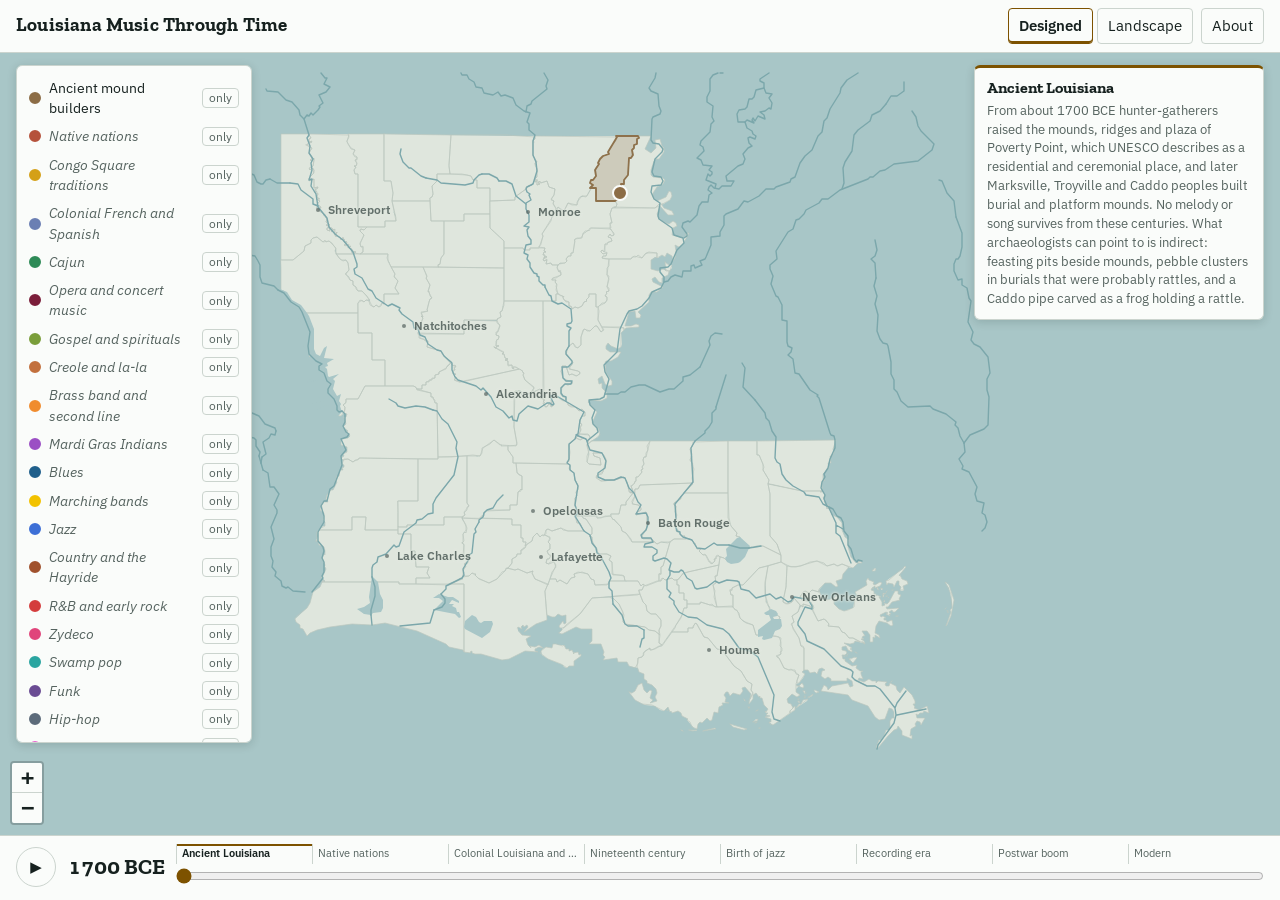
==== web/index.html @ d43fde9b "Add a Marching bands genre Genre, three regions and five new places; the Grambling and Southern band" ====
<!doctype html>
<html lang="en">
<head>
<meta charset="utf-8">
<meta name="viewport" content="width=device-width, initial-scale=1, viewport-fit=cover">
<title>Louisiana Music Map</title>
<link rel="stylesheet" href="https://fonts.googleapis.com/css2?family=IBM+Plex+Sans:wght@400;500;600&family=Zilla+Slab:wght@500;700&display=swap">
<style>.leaflet-image-layer,.leaflet-layer,.leaflet-marker-icon,.leaflet-marker-shadow,.leaflet-pane,.leaflet-pane>canvas,.leaflet-pane>svg,.leaflet-tile,.leaflet-tile-container,.leaflet-zoom-box{position:absolute;left:0;top:0}.leaflet-container{overflow:hidden}.leaflet-marker-icon,.leaflet-marker-shadow,.leaflet-tile{-webkit-user-select:none;-moz-user-select:none;user-select:none;-webkit-user-drag:none}.leaflet-tile::selection{background:0 0}.leaflet-safari .leaflet-tile{image-rendering:-webkit-optimize-contrast}.leaflet-safari .leaflet-tile-container{width:1600px;height:1600px;-webkit-transform-origin:0 0}.leaflet-marker-icon,.leaflet-marker-shadow{display:block}.leaflet-container .leaflet-overlay-pane svg{max-width:none!important;max-height:none!important}.leaflet-container .leaflet-marker-pane img,.leaflet-container .leaflet-shadow-pane img,.leaflet-container .leaflet-tile,.leaflet-container .leaflet-tile-pane img,.leaflet-container img.leaflet-image-layer{max-width:none!important;max-height:none!important;width:auto;padding:0}.leaflet-container img.leaflet-tile{mix-blend-mode:plus-lighter}.leaflet-container.leaflet-touch-zoom{-ms-touch-action:pan-x pan-y;touch-action:pan-x pan-y}.leaflet-container.leaflet-touch-drag{-ms-touch-action:pinch-zoom;touch-action:none;touch-action:pinch-zoom}.leaflet-container.leaflet-touch-drag.leaflet-touch-zoom{-ms-touch-action:none;touch-action:none}.leaflet-container{-webkit-tap-highlight-color:transparent}.leaflet-container a{-webkit-tap-highlight-color:rgba(51,181,229,.4)}.leaflet-tile{filter:inherit;visibility:hidden}.leaflet-tile-loaded{visibility:inherit}.leaflet-zoom-box{width:0;height:0;-moz-box-sizing:border-box;box-sizing:border-box;z-index:800}.leaflet-overlay-pane svg{-moz-user-select:none}.leaflet-pane{z-index:400}.leaflet-tile-pane{z-index:200}.leaflet-overlay-pane{z-index:400}.leaflet-shadow-pane{z-index:500}.leaflet-marker-pane{z-index:600}.leaflet-tooltip-pane{z-index:650}.leaflet-popup-pane{z-index:700}.leaflet-map-pane canvas{z-index:100}.leaflet-map-pane svg{z-index:200}.leaflet-vml-shape{width:1px;height:1px}.lvml{behavior:url(#default#VML);display:inline-block;position:absolute}.leaflet-control{position:relative;z-index:800;pointer-events:visiblePainted;pointer-events:auto}.leaflet-bottom,.leaflet-top{position:absolute;z-index:1000;pointer-events:none}.leaflet-top{top:0}.leaflet-right{right:0}.leaflet-bottom{bottom:0}.leaflet-left{left:0}.leaflet-control{float:left;clear:both}.leaflet-right .leaflet-control{float:right}.leaflet-top .leaflet-control{margin-top:10px}.leaflet-bottom .leaflet-control{margin-bottom:10px}.leaflet-left .leaflet-control{margin-left:10px}.leaflet-right .leaflet-control{margin-right:10px}.leaflet-fade-anim .leaflet-popup{opacity:0;-webkit-transition:opacity .2s linear;-moz-transition:opacity .2s linear;transition:opacity .2s linear}.leaflet-fade-anim .leaflet-map-pane .leaflet-popup{opacity:1}.leaflet-zoom-animated{-webkit-transform-origin:0 0;-ms-transform-origin:0 0;transform-origin:0 0}svg.leaflet-zoom-animated{will-change:transform}.leaflet-zoom-anim .leaflet-zoom-animated{-webkit-transition:-webkit-transform .25s cubic-bezier(0,0,.25,1);-moz-transition:-moz-transform .25s cubic-bezier(0,0,.25,1);transition:transform .25s cubic-bezier(0,0,.25,1)}.leaflet-pan-anim .leaflet-tile,.leaflet-zoom-anim .leaflet-tile{-webkit-transition:none;-moz-transition:none;transition:none}.leaflet-zoom-anim .leaflet-zoom-hide{visibility:hidden}.leaflet-interactive{cursor:pointer}.leaflet-grab{cursor:-webkit-grab;cursor:-moz-grab;cursor:grab}.leaflet-crosshair,.leaflet-crosshair .leaflet-interactive{cursor:crosshair}.leaflet-control,.leaflet-popup-pane{cursor:auto}.leaflet-dragging .leaflet-grab,.leaflet-dragging .leaflet-grab .leaflet-interactive,.leaflet-dragging .leaflet-marker-draggable{cursor:move;cursor:-webkit-grabbing;cursor:-moz-grabbing;cursor:grabbing}.leaflet-image-layer,.leaflet-marker-icon,.leaflet-marker-shadow,.leaflet-pane>svg path,.leaflet-tile-container{pointer-events:none}.leaflet-image-layer.leaflet-interactive,.leaflet-marker-icon.leaflet-interactive,.leaflet-pane>svg path.leaflet-interactive,svg.leaflet-image-layer.leaflet-interactive path{pointer-events:visiblePainted;pointer-events:auto}.leaflet-container{background:#ddd;outline-offset:1px}.leaflet-container a{color:#0078a8}.leaflet-zoom-box{border:2px dotted #38f;background:rgba(255,255,255,.5)}.leaflet-container{font-family:"Helvetica Neue",Arial,Helvetica,sans-serif;font-size:12px;font-size:.75rem;line-height:1.5}.leaflet-bar{box-shadow:0 1px 5px rgba(0,0,0,.65);border-radius:4px}.leaflet-bar a{background-color:#fff;border-bottom:1px solid #ccc;width:26px;height:26px;line-height:26px;display:block;text-align:center;text-decoration:none;color:#000}.leaflet-bar a,.leaflet-control-layers-toggle{background-position:50% 50%;background-repeat:no-repeat;display:block}.leaflet-bar a:focus,.leaflet-bar a:hover{background-color:#f4f4f4}.leaflet-bar a:first-child{border-top-left-radius:4px;border-top-right-radius:4px}.leaflet-bar a:last-child{border-bottom-left-radius:4px;border-bottom-right-radius:4px;border-bottom:none}.leaflet-bar a.leaflet-disabled{cursor:default;background-color:#f4f4f4;color:#bbb}.leaflet-touch .leaflet-bar a{width:30px;height:30px;line-height:30px}.leaflet-touch .leaflet-bar a:first-child{border-top-left-radius:2px;border-top-right-radius:2px}.leaflet-touch .leaflet-bar a:last-child{border-bottom-left-radius:2px;border-bottom-right-radius:2px}.leaflet-control-zoom-in,.leaflet-control-zoom-out{font:bold 18px 'Lucida Console',Monaco,monospace;text-indent:1px}.leaflet-touch .leaflet-control-zoom-in,.leaflet-touch .leaflet-control-zoom-out{font-size:22px}.leaflet-control-layers{box-shadow:0 1px 5px rgba(0,0,0,.4);background:#fff;border-radius:5px}.leaflet-control-layers-toggle{background-image:url(images/layers.png);width:36px;height:36px}.leaflet-retina .leaflet-control-layers-toggle{background-image:url(images/layers-2x.png);background-size:26px 26px}.leaflet-touch .leaflet-control-layers-toggle{width:44px;height:44px}.leaflet-control-layers .leaflet-control-layers-list,.leaflet-control-layers-expanded .leaflet-control-layers-toggle{display:none}.leaflet-control-layers-expanded .leaflet-control-layers-list{display:block;position:relative}.leaflet-control-layers-expanded{padding:6px 10px 6px 6px;color:#333;background:#fff}.leaflet-control-layers-scrollbar{overflow-y:scroll;overflow-x:hidden;padding-right:5px}.leaflet-control-layers-selector{margin-top:2px;position:relative;top:1px}.leaflet-control-layers label{display:block;font-size:13px;font-size:1.08333em}.leaflet-control-layers-separator{height:0;border-top:1px solid #ddd;margin:5px -10px 5px -6px}.leaflet-default-icon-path{background-image:url(images/marker-icon.png)}.leaflet-container .leaflet-control-attribution{background:#fff;background:rgba(255,255,255,.8);margin:0}.leaflet-control-attribution,.leaflet-control-scale-line{padding:0 5px;color:#333;line-height:1.4}.leaflet-control-attribution a{text-decoration:none}.leaflet-control-attribution a:focus,.leaflet-control-attribution a:hover{text-decoration:underline}.leaflet-attribution-flag{display:inline!important;vertical-align:baseline!important;width:1em;height:.6669em}.leaflet-left .leaflet-control-scale{margin-left:5px}.leaflet-bottom .leaflet-control-scale{margin-bottom:5px}.leaflet-control-scale-line{border:2px solid #777;border-top:none;line-height:1.1;padding:2px 5px 1px;white-space:nowrap;-moz-box-sizing:border-box;box-sizing:border-box;background:rgba(255,255,255,.8);text-shadow:1px 1px #fff}.leaflet-control-scale-line:not(:first-child){border-top:2px solid #777;border-bottom:none;margin-top:-2px}.leaflet-control-scale-line:not(:first-child):not(:last-child){border-bottom:2px solid #777}.leaflet-touch .leaflet-bar,.leaflet-touch .leaflet-control-attribution,.leaflet-touch .leaflet-control-layers{box-shadow:none}.leaflet-touch .leaflet-bar,.leaflet-touch .leaflet-control-layers{border:2px solid rgba(0,0,0,.2);background-clip:padding-box}.leaflet-popup{position:absolute;text-align:center;margin-bottom:20px}.leaflet-popup-content-wrapper{padding:1px;text-align:left;border-radius:12px}.leaflet-popup-content{margin:13px 24px 13px 20px;line-height:1.3;font-size:13px;font-size:1.08333em;min-height:1px}.leaflet-popup-content p{margin:17px 0;margin:1.3em 0}.leaflet-popup-tip-container{width:40px;height:20px;position:absolute;left:50%;margin-top:-1px;margin-left:-20px;overflow:hidden;pointer-events:none}.leaflet-popup-tip{width:17px;height:17px;padding:1px;margin:-10px auto 0;pointer-events:auto;-webkit-transform:rotate(45deg);-moz-transform:rotate(45deg);-ms-transform:rotate(45deg);transform:rotate(45deg)}.leaflet-popup-content-wrapper,.leaflet-popup-tip{background:#fff;color:#333;box-shadow:0 3px 14px rgba(0,0,0,.4)}.leaflet-container a.leaflet-popup-close-button{position:absolute;top:0;right:0;border:none;text-align:center;width:24px;height:24px;font:16px/24px Tahoma,Verdana,sans-serif;color:#757575;text-decoration:none;background:0 0}.leaflet-container a.leaflet-popup-close-button:focus,.leaflet-container a.leaflet-popup-close-button:hover{color:#585858}.leaflet-popup-scrolled{overflow:auto}.leaflet-oldie .leaflet-popup-content-wrapper{-ms-zoom:1}.leaflet-oldie .leaflet-popup-tip{width:24px;margin:0 auto}.leaflet-oldie .leaflet-control-layers,.leaflet-oldie .leaflet-control-zoom,.leaflet-oldie .leaflet-popup-content-wrapper,.leaflet-oldie .leaflet-popup-tip{border:1px solid #999}.leaflet-div-icon{background:#fff;border:1px solid #666}.leaflet-tooltip{position:absolute;padding:6px;background-color:#fff;border:1px solid #fff;border-radius:3px;color:#222;white-space:nowrap;-webkit-user-select:none;-moz-user-select:none;-ms-user-select:none;user-select:none;pointer-events:none;box-shadow:0 1px 3px rgba(0,0,0,.4)}.leaflet-tooltip.leaflet-interactive{cursor:pointer;pointer-events:auto}.leaflet-tooltip-bottom:before,.leaflet-tooltip-left:before,.leaflet-tooltip-right:before,.leaflet-tooltip-top:before{position:absolute;pointer-events:none;border:6px solid transparent;background:0 0;content:""}.leaflet-tooltip-bottom{margin-top:6px}.leaflet-tooltip-top{margin-top:-6px}.leaflet-tooltip-bottom:before,.leaflet-tooltip-top:before{left:50%;margin-left:-6px}.leaflet-tooltip-top:before{bottom:0;margin-bottom:-12px;border-top-color:#fff}.leaflet-tooltip-bottom:before{top:0;margin-top:-12px;margin-left:-6px;border-bottom-color:#fff}.leaflet-tooltip-left{margin-left:-6px}.leaflet-tooltip-right{margin-left:6px}.leaflet-tooltip-left:before,.leaflet-tooltip-right:before{top:50%;margin-top:-6px}.leaflet-tooltip-left:before{right:0;margin-right:-12px;border-left-color:#fff}.leaflet-tooltip-right:before{left:0;margin-left:-12px;border-right-color:#fff}@media print{.leaflet-control{-webkit-print-color-adjust:exact;print-color-adjust:exact}}</style>
<style>/* Layout: one-screen app. Header bar, full-bleed map stage with floating legend (left),
   era card (top right) and detail panel (right), timeline bar pinned to the bottom. */
:root {
  --bg: #e9eeea; --surface: #fafcfa; --ink: #16211f; --muted: #55635f; --line: #cbd4ce;
  --land: #dfe6dd; --water: #a8c6c7; --parish: #bcc8bf; --river: #7ba7ab; --accent: #7d5200;
  --tiles: light;
  --eco-34: #b9cf7a; --eco-35: #6f9f73; --eco-65: #a9be8a; --eco-73: #cdb07a; --eco-74: #e0c98f; --eco-75: #8fbfae;
  --backdrop: rgba(12, 28, 26, .45);
  --shadow: 0 2px 10px rgba(12, 28, 26, .16);
  --display: "Zilla Slab", Rockwell, "Roboto Slab", Georgia, serif;
  --body: "IBM Plex Sans", system-ui, -apple-system, "Segoe UI", sans-serif;
}
@media (prefers-color-scheme: dark) {
  :root:not([data-theme="light"]) {
    --bg: #0e1615; --surface: #16211f; --ink: #e5ece8; --muted: #9aaaa4; --line: #2a3936;
    --land: #1f2d2a; --water: #0b1312; --parish: #33433f; --river: #2b4a4d; --accent: #e3b450;
    --tiles: dark;
    --shadow: 0 2px 10px rgba(0, 0, 0, .55);
    color-scheme: dark;
  }
}
:root[data-theme="dark"] {
  --bg: #0e1615; --surface: #16211f; --ink: #e5ece8; --muted: #9aaaa4; --line: #2a3936;
  --land: #1f2d2a; --water: #0b1312; --parish: #33433f; --river: #2b4a4d; --accent: #e3b450;
  --tiles: dark;
  --shadow: 0 2px 10px rgba(0, 0, 0, .55);
  color-scheme: dark;
}
* { box-sizing: border-box; }
[hidden] { display: none !important; }
html, body { height: 100%; margin: 0; }
body { background: var(--bg); color: var(--ink); font: 15px/1.45 var(--body); }
#app { height: 100%; display: grid; grid-template-columns: minmax(0, 1fr); grid-template-rows: auto minmax(0, 1fr) auto; overflow: hidden; }
button { font: inherit; color: var(--ink); background: var(--surface); border: 1px solid var(--line);
         border-radius: 4px; padding: 6px 10px; cursor: pointer; }
button:hover { border-color: var(--muted); }
#basemaps button[aria-pressed="true"] { border-color: var(--accent); box-shadow: inset 0 -2px 0 var(--accent); font-weight: 600; }
:focus-visible { outline: 2px solid var(--accent); outline-offset: 2px; }

#top { display: flex; flex-wrap: wrap; align-items: center; gap: 6px 8px; padding: 8px 16px; background: var(--surface);
       border-bottom: 1px solid var(--line); }
#top h1 { font: 700 19px/1.2 var(--display); margin: 0 auto 0 0; letter-spacing: .01em; text-wrap: balance; }
#basemaps { display: flex; gap: 4px; }
#legend-btn { display: none; }

#stage { position: relative; min-height: 0; }
#map { position: absolute; inset: 0; background: var(--water); }
.leaflet-container { background: var(--water); font: inherit; color: var(--ink); }
.leaflet-container a { color: var(--accent); }
.leaflet-bar a, .leaflet-bar a:hover { background: var(--surface); color: var(--ink); border-bottom-color: var(--line); }
.leaflet-control-attribution { background: var(--surface) !important; color: var(--muted); }
.leaflet-tooltip { background: var(--surface); color: var(--ink); border: 1px solid var(--line); box-shadow: var(--shadow); }
.leaflet-tooltip-top::before { border-top-color: var(--line); }
.leaflet-tooltip.city-label { background: none; border: 0; box-shadow: none; color: var(--muted); font-size: 12px;
              font-weight: 600; padding: 0; text-shadow: 0 0 3px var(--land), 0 0 3px var(--land), 0 0 2px var(--land); }
.leaflet-tooltip.city-label::before { display: none; }
path.leaflet-interactive:focus { outline: none; }

#legend, #era-card, #panel, #notice { position: absolute; z-index: 900; background: var(--surface);
              border: 1px solid var(--line); border-radius: 6px; box-shadow: var(--shadow); }
#legend { top: 12px; left: 16px; width: 236px; max-height: calc(100% - 104px); overflow: auto; padding: 8px; }
#legend .row { display: flex; align-items: center; gap: 8px; padding: 1px 4px; }
#legend .row.off .swatch { background: transparent !important; }
#legend .row.off .name { color: var(--muted); text-decoration: line-through; }
#legend .row.notyet .name { color: var(--muted); font-style: italic; }
#legend .swatch { width: 12px; height: 12px; border-radius: 50%; flex: none; border: 2px solid var(--swatch); }
#legend .name { flex: 1; min-width: 0; background: none; border: 0; padding: 3px 0; text-align: left; font-size: 14px; }
#legend .solo { padding: 0 6px; font-size: 12px; color: var(--muted); }
#legend .all { width: 100%; margin-top: 6px; }
#eco-key { margin-top: 10px; padding-top: 8px; border-top: 1px solid var(--line); }
#eco-key h3 { font: 600 11px/1.3 var(--body); text-transform: uppercase; letter-spacing: .08em; color: var(--muted); margin: 0 4px 4px; }
#eco-key .swatch { border-radius: 2px; border-color: var(--line); }
#era-card { top: 12px; right: 16px; width: 290px; padding: 10px 12px; border-top: 3px solid var(--accent); }
#era-card h2 { margin: 0 0 4px; font: 700 16px/1.25 var(--display); }
#era-card .era-toggle { font: inherit; background: none; border: 0; padding: 0; text-align: left; width: 100%; cursor: default; }
#era-card.expanded p { display: block !important; margin-top: 4px; }
#era-card p { margin: 0; color: var(--muted); font-size: 13px; }
#notice { top: 12px; left: 50%; transform: translateX(-50%); padding: 6px 12px; font-size: 13px; z-index: 950; }
#panel { right: 16px; bottom: 12px; width: 370px; max-width: calc(100% - 32px); max-height: calc(100% - 84px);
         overflow: auto; padding: 14px 16px; z-index: 920; }
#panel h2 { margin: 0 34px 2px 0; font: 700 20px/1.2 var(--display); text-wrap: balance; }
#panel .meta { color: var(--muted); font-size: 13px; margin-bottom: 8px; }
#panel .chips { display: flex; flex-wrap: wrap; gap: 4px 12px; font-size: 13px; }
#panel .chip { display: inline-flex; align-items: center; gap: 6px; }
#panel .chip i { width: 10px; height: 10px; border-radius: 50%; display: inline-block; }
#panel p { margin: 8px 0; max-width: 65ch; }
#panel h3 { font: 600 11px/1.3 var(--body); text-transform: uppercase; letter-spacing: .08em; color: var(--muted); margin: 14px 0 4px; }
#panel ul { margin: 0; padding-left: 18px; }
#panel li { margin: 2px 0; overflow-wrap: anywhere; }
#panel a { color: var(--accent); }
#panel .close { position: absolute; top: 8px; right: 8px; padding: 0 8px; font-size: 18px; line-height: 1.4; }
#panel .choice { display: block; width: 100%; text-align: left; margin: 4px 0; border-left-width: 5px; }
#panel .choice.ended { color: var(--muted); }
#stage.has-panel #era-card p { display: none; }
#stage.has-panel #era-card .era-toggle { cursor: pointer; }
#stage.has-panel #era-card:not(.expanded) .era-toggle::after { content: ' \25BE'; color: var(--muted); }

#timeline { display: grid; grid-template-columns: auto 96px minmax(0, 1fr); align-items: center; gap: 12px;
            padding: 8px 16px calc(10px + env(safe-area-inset-bottom, 0px)); background: var(--surface);
            border-top: 1px solid var(--line); }
#play { width: 40px; height: 40px; border-radius: 50%; padding: 0; }
#year { font: 700 22px/1 var(--display); text-align: center; font-variant-numeric: tabular-nums; white-space: nowrap; }
#era-ticks { display: flex; }
#era-ticks button { flex: 1 1 0; min-width: 0; border: 0; border-left: 1px solid var(--line); border-radius: 0;
                    background: none; font-size: 11px; color: var(--muted); padding: 2px 5px; text-align: left;
                    white-space: nowrap; overflow: hidden; text-overflow: ellipsis; }
#era-ticks button.current { color: var(--ink); font-weight: 600; box-shadow: inset 0 2px 0 var(--accent); }
#slider { width: 100%; margin: 4px 0 0; accent-color: var(--accent); }

dialog#about { max-width: min(520px, calc(100% - 32px)); border: 1px solid var(--line); border-radius: 8px;
               background: var(--surface); color: var(--ink); padding: 18px 20px; }
dialog#about h2 { font: 700 20px/1.2 var(--display); margin: 0 0 8px; }
dialog#about p { margin: 8px 0; }
dialog#about::backdrop { background: var(--backdrop); }

@media (max-width: 720px) {
  #top h1 { font-size: 16px; flex: 1 1 0; min-width: 0; }
  #basemaps { order: 2; flex: 1 1 100%; }
  #legend-btn, #about-btn { padding: 4px 8px; font-size: 13px; }
  #legend-btn { display: inline-block; }
  #legend { display: none; right: 16px; width: auto; max-height: 60%; z-index: 930; }
  #legend.open { display: block; }
  #era-card { left: 16px; right: 16px; width: auto; padding: 6px 10px; }
  #era-card p { display: none; }
  #era-card .era-toggle { cursor: pointer; }
  #era-card:not(.expanded) .era-toggle::after { content: ' \25BE'; color: var(--muted); }
  #panel { left: 0; right: 0; bottom: 0; width: auto; max-width: none; max-height: 62%; border-radius: 12px 12px 0 0; z-index: 1100; }
  #timeline { grid-template-columns: auto 78px minmax(0, 1fr); gap: 8px; }
  #year { font-size: 18px; }
  #era-ticks button { font-size: 0; padding: 4px 0; }
  #basemaps button { padding: 6px; font-size: 12px; }
}
@media (prefers-reduced-motion: no-preference) {
  .leaflet-overlay-pane path, .leaflet-pane path { transition: fill-opacity .3s, stroke-opacity .3s; }
}
</style>
</head>
<body>
<div id="app">
  <header id="top">
    <h1>Louisiana Music Through Time</h1>
    <div id="basemaps" role="group" aria-label="Basemap">
      <button type="button" id="base-designed" data-base="designed" aria-pressed="true">Designed</button>
      <button type="button" id="base-landscape" data-base="landscape" aria-pressed="false">Landscape</button>
      <button type="button" id="base-streets" data-base="streets" aria-pressed="false" hidden>Streets</button>
      <button type="button" id="base-satellite" data-base="satellite" aria-pressed="false" hidden>Satellite</button>
    </div>
    <button type="button" id="legend-btn" aria-expanded="false" aria-controls="legend">Genres</button>
    <button type="button" id="about-btn">About</button>
  </header>
  <div id="stage">
    <div id="map" role="application" aria-label="Map of Louisiana"></div>
    <aside id="legend" aria-label="Genres"></aside>
    <section id="era-card" aria-live="polite"></section>
    <div id="notice" role="status" hidden></div>
    <aside id="panel" aria-label="Details" hidden></aside>
  </div>
  <footer id="timeline">
    <button type="button" id="play" aria-label="Play timeline">▶</button>
    <div id="year"></div>
    <div id="track">
      <div id="era-ticks"></div>
      <input id="slider" type="range" min="0" max="2000" step="1" value="0" aria-label="Year">
    </div>
  </footer>
  <dialog id="about"></dialog>
  <noscript>This map needs JavaScript.</noscript>
</div>
<script id="lmm-data" type="application/json">{"meta":{"built":"2026-10-08","counts":{"genres":20,"eras":8,"regions":35,"places":113}},"eras":[{"era_id":"ancient","name":"Ancient Louisiana","year_start":-1700,"year_end":1500,"summary":"From about 1700 BCE hunter-gatherers raised the mounds, ridges and plaza of Poverty Point, which UNESCO describes as a residential and ceremonial place, and later Marksville, Troyville and Caddo peoples built burial and platform mounds. No melody or song survives from these centuries. What archaeologists can point to is indirect: feasting pits beside mounds, pebble clusters in burials that were probably rattles, and a Caddo pipe carved as a frog holding a rattle."},{"era_id":"nations","name":"Native nations","year_start":1500,"year_end":1700,"summary":"Louisiana is the homeland of nations including the Caddo along the Red River, the Chitimacha of the Atchafalaya Basin and the Houma on the Mississippi, whose song and dance traditions are far older than any written record. European accounts begin only in passing in these two centuries, so almost everything known comes from the nations' own oral histories and from later descriptions of dances, drums and ceremonies."},{"era_id":"colonial","name":"Colonial Louisiana and Congo Square","year_start":1700,"year_end":1803,"summary":"French and then Spanish rule brings church, school and theater music to New Orleans, from a parish musician hired in 1725 to the city's first known opera in 1796. Enslaved Africans, given Sundays free of work under the 1724 Code Noir, gather to drum, sing and dance wherever they can. Acadian exiles arrive from 1764 and 1765, carrying the songs and fiddle tunes that will grow into Cajun music."},{"era_id":"c19","name":"Nineteenth century","year_start":1803,"year_end":1890,"summary":"After the Louisiana Purchase, New Orleans supports a resident opera company in nearly every season while an 1817 ordinance confines the Sunday dances of enslaved people to Congo Square, where they continue into the 1850s. Spirituals and ring shouts take hold in Protestant north Louisiana and the Delta, and French Creole songs from Louisiana reach print in 1867. After Emancipation, Black brass bands and the first Mardi Gras Indian gangs take to the New Orleans streets."},{"era_id":"jazzbirth","name":"Birth of jazz","year_start":1890,"year_end":1920,"summary":"In New Orleans, Buddy Bolden forms his band in 1895 and brass bands, ragtime, blues and church music fuse into jazz, which travels out by riverboat and touring show and is first recorded in 1917. Blues spreads as mail-order guitars become common, and Lead Belly plays Shreveport as a teenager. On the southwest prairies, Cajun music and Creole la-la house dances take their familiar shape."},{"era_id":"recording","name":"Recording era","year_start":1920,"year_end":1945,"summary":"Radio and records carry Louisiana's local styles outward. Shreveport's KWKH launches Jimmie Davis in 1928, the same year the first Cajun records appear, and Creole accordionist Amede Ardoin records between 1929 and 1934. Folklorists John and Alan Lomax record Lead Belly at Angola in 1933 and Black Creole jure singers near Jennings in 1934, while a revival of older New Orleans jazz begins at the end of the 1930s."},{"era_id":"postwar","name":"Postwar boom","year_start":1945,"year_end":1970,"summary":"New Orleans rhythm and blues pours out of Cosimo Matassa's J&M studio from 1947, and Shreveport's Louisiana Hayride broadcasts country and early rock and roll from 1948 to 1960. In the southwest, zydeco emerges in the late 1940s and swamp pop around 1955, while Baton Rouge bluesmen record swamp blues in Crowley. Cajun music wins a national audience at the 1964 Newport Folk Festival, and the Meters form in 1967."},{"era_id":"modern","name":"Modern","year_start":1970,"year_end":2026,"summary":"The first New Orleans Jazz and Heritage Festival in 1970 opens an era of revival: Mardi Gras Indians record in 1971, a 1974 tribute concert renews pride in Cajun music, and the Dirty Dozen spark a brass band renaissance in the 1980s. New Orleans rap arrives in the late 1980s, bounce in 1991, and Baton Rouge builds its own hip-hop scene. Tribal nations revive and teach their own songs, dances and languages."}],"genres":[{"genre_id":"ancient","name":"Ancient mound builders","color":"#8c6d46","year_start":-1700,"year_end":1500,"summary":"No music survives from Louisiana's mound-building cultures, and no instrument has been securely identified at Poverty Point. Archaeologists infer ceremony from plazas, platform mounds and feasting pits. The clearest hints of sound-making are pebble clusters in Marksville-era burials at the Crooks site, which were probably rattles, and a Caddo effigy pipe from Gahagan showing a frog holding a ceremonial rattle.","sources":[{"label":"64 Parishes, Poverty Point","url":"https://64parishes.org/entry/poverty-point"},{"label":"UNESCO World Heritage Centre, Monumental Earthworks of Poverty Point","url":"https://whc.unesco.org/en/list/1435"},{"label":"64 Parishes, Marksville Culture","url":"https://64parishes.org/entry/marksville-culture"},{"label":"64 Parishes, Troyville Culture","url":"https://64parishes.org/entry/troyville-culture"},{"label":"64 Parishes, Caddo Culture","url":"https://64parishes.org/entry/caddo-culture"}],"nature":{"note":"Poverty Point, the largest and most complex Late Archaic settlement in North America, stands on Macon Ridge above the Mississippi floodplain. The high ground would have kept dry when the river flooded, with fish, turtles, deer and nuts within reach. UNESCO describes the earthworks as used for residential and ceremonial purposes; no sound survives.","sources":[{"label":"64 Parishes, Poverty Point","url":"https://64parishes.org/entry/poverty-point"},{"label":"UNESCO World Heritage Centre, Monumental Earthworks of Poverty Point","url":"https://whc.unesco.org/en/list/1435/"}]}},{"genre_id":"native","name":"Native nations","color":"#b5523b","year_start":1500,"year_end":null,"summary":"The songs and dances of Louisiana's Native nations are far older than the documented period that begins here, and they continue today. Caddo people keep the Turkey Dance and Drum Dance; Tunica-Biloxi singers have brought back songs in Tunica and Biloxi; Coushatta, Choctaw and Houma communities sing, drum and dance at home and at powwows. Many sacred songs, Chitimacha ones among them, are kept within the tribes.","sources":[{"label":"Louisiana Folklife Program, H.F. Gregory, A Promise From the Sun","url":"https://www.louisianafolklife.org/lt/virtual_books/Guide_to_state/gregory.html"},{"label":"Louisiana Folklife Program, Louisiana Indians in the 21st Century","url":"https://www.louisianafolklife.org/lt/articles_essays/nativeams.html"},{"label":"64 Parishes, Caddo Nation","url":"https://64parishes.org/entry/caddo-nation"},{"label":"Tunica-Biloxi Tribe of Louisiana, History","url":"https://www.tunicabiloxi.org/history/"},{"label":"Nicholls State University, Garde Voir Ci, The Musical Backdrop","url":"https://gardevoirci.nicholls.edu/2021/music/"}],"nature":{"note":"Each nation's music is its own. At Charenton in 1933 Benjamin Paul told Frances Densmore the Chitimacha legend of a flute made of cane; an earlier account she quotes describes a dried alligator skin scratched with a stick. The Coushatta Tribe describes women stomp dancers wearing turtle shakers. United Houma Nation songs tell of the tribe's lands and waters.","sources":[{"label":"Frances Densmore, A Search for Songs among the Chitimacha Indians in Louisiana, Bureau of American Ethnology Bulletin 133 (1943), full text","url":"https://archive.org/stream/bulletin1331943smit/bulletin1331943smit_djvu.txt"},{"label":"Coushatta Tribe of Louisiana, Coushatta Powwow","url":"https://coushattapowwow.com/"},{"label":"Garde Voir Ci (Nicholls State University), The Musical Backdrop by Jade Williams","url":"https://gardevoirci.nicholls.edu/2021/music/"}]}},{"genre_id":"colonial","name":"Colonial French and Spanish","color":"#6b7fb3","year_start":1725,"year_end":1803,"summary":"European art and church music took root in New Orleans soon after its founding. In 1725 a Capuchin school opened and the parish church hired a musician and schoolmaster; the Ursuline nuns, who arrived in 1727, taught music and in 1754 received a manuscript of French and Italian works. The Theatre St. Pierre opened in 1792 and staged the city's first known opera in 1796.","sources":[{"label":"64 Parishes, Classical Music in Louisiana","url":"https://64parishes.org/entry/classical-music-in-louisiana"},{"label":"64 Parishes, Opera and Ballet","url":"https://64parishes.org/entry/opera-and-ballet"}],"nature":null},{"genre_id":"congo","name":"Congo Square traditions","color":"#d4a017","year_start":1724,"year_end":1856,"summary":"The 1724 Code Noir made Sunday a day without work, and enslaved Africans gathered where they could to drum, sing and dance. An 1817 ordinance confined those gatherings to the square behind the city that became known as Congo Square, where the bamboula, calinda and other dances drew crowds until officials restricted and then suppressed them between the 1830s and 1850s. Their rhythms carried into second lines, Mardi Gras Indian music and jazz.","sources":[{"label":"64 Parishes, Congo Square","url":"https://64parishes.org/entry/congo-square"},{"label":"64 Parishes, Congo Square: La Place Publique","url":"https://64parishes.org/congo-square-la-place-publique"},{"label":"New Orleans Historical, Congo Square: Mythology and Music","url":"https://neworleanshistorical.org/items/show/745"}],"nature":{"note":"Among the instruments played at Congo Square were drums made from carved-out logs and empty barrels, gourd rattles, animal jawbones and wooden horns, modeled on African prototypes. The dancing happened outdoors, in circles on open ground at the edge of the City Commons behind the colonial town.","sources":[{"label":"64 Parishes, Congo Square","url":"https://64parishes.org/entry/congo-square"},{"label":"64 Parishes, Congo Square: La Place Publique by Jerah Johnson","url":"https://64parishes.org/congo-square-la-place-publique"}]}},{"genre_id":"creole","name":"Creole and la-la","color":"#c2703d","year_start":1867,"year_end":null,"summary":"French-speaking Black Creoles made their own music long before it was recorded; seven Louisiana Creole songs, a calinda among them, reached print in 1867. On the southwest prairies it became la-la, the fiddle and accordion music of house dances, alongside unaccompanied jure shouts, first recorded near Jennings in 1934. Amede Ardoin's recording sessions of 1929 to 1934 shaped both Creole and Cajun playing, and families such as the Carrieres of Lawtell and the Ardoins of Duralde carried la-la forward.","sources":[{"label":"Allen, Ware and Garrison, Slave Songs of the United States (1867), Documenting the American South","url":"https://docsouth.unc.edu/church/allen/allen.html"},{"label":"64 Parishes, Zydeco","url":"https://64parishes.org/entry/zydeco-music"},{"label":"64 Parishes, Amede Ardoin","url":"https://64parishes.org/entry/amede-ardoin"},{"label":"Louisiana Folklife Program, Barry Ancelet, Cajun and Zydeco Music Traditions","url":"https://www.louisianafolklife.org/lt/articles_essays/cajunzydeco.html"},{"label":"Louisiana Folklife Program, Barry Jean Ancelet, Lomax in Louisiana: Trials and Triumph","url":"https://www.louisianafolklife.org/LT/Articles_Essays/LFMlomax.html"},{"label":"Texas State Historical Association, Handbook of Texas, Zydeco","url":"https://www.tshaonline.org/handbook/entries/zydeco"},{"label":"64 Parishes, Bois Sec Ardoin","url":"https://64parishes.org/entry/bois-sec-ardoin"},{"label":"Louisiana Folklife Program, Nicholas Spitzer, The Creole State","url":"https://www.louisianafolklife.org/lt/articles_essays/creole_art_creole_state.html"},{"label":"Country Roads Magazine, The World of Louisiana Zydeco","url":"https://countryroadsmagazine.com/art-and-culture/music/the-world-of-louisiana-zydeco/"}],"nature":{"note":"Creole music shares the southwest Louisiana prairies with a ranching tradition. Creole trail riders include descendants of free people of color and enslaved Africans, and Creole cowboys helped manage thousands of cattle there before the Louisiana Purchase. Separately, Barry Jean Ancelet writes that merchants on the south Louisiana prairies began importing the diatonic accordions Creole and Acadian musicians took up.","sources":[{"label":"64 Parishes, Creole Trail Rides by Zella Palmer","url":"https://64parishes.org/creole-trail-rides"},{"label":"Louisiana Folklife Program, Cajun and Zydeco Music Traditions by Barry Jean Ancelet","url":"https://www.louisianafolklife.org/lt/articles_essays/cajunzydeco.html"}]}},{"genre_id":"cajun","name":"Cajun","color":"#2e8b57","year_start":1765,"year_end":null,"summary":"Acadian exiles who settled the Attakapas country and the Mississippi and Lafourche banks from 1765 brought French songs and fiddle dance tunes. Mixed with French Creole, Black Creole, Native and Spanish influences, these became recognizable Cajun music by the early twentieth century. First recorded in 1928, it lost ground to western swing before the accordion returned after World War II, and a wider revival followed the 1964 Newport Folk Festival.","sources":[{"label":"Louisiana Folklife Program, Barry Ancelet, Cajun and Zydeco Music Traditions","url":"https://www.louisianafolklife.org/lt/articles_essays/cajunzydeco.html"},{"label":"64 Parishes, Cajun Music","url":"https://64parishes.org/entry/cajun-music"},{"label":"Acadian Memorial, Carl Brasseaux, Acadian Immigration Into South Louisiana 1764-1785","url":"https://acadianmemorial.org/acadian-immigration-into-south-louisiana-1764-1785/"},{"label":"64 Parishes, Cajuns","url":"https://64parishes.org/entry/cajuns"}],"nature":{"note":"West of Baton Rouge, beyond the Atchafalaya Basin, are the prairies Ben Sandmel calls the homeland of Cajun music, an area that stayed quite isolated until the oil industry arrived in the early twentieth century. Before amplification, he writes, the air-driven accordion cut through the noise of dancers; early recordings feature high-pitched singing that pierced dance hall noise.","sources":[{"label":"Louisiana Folklife Program, The Treasured Traditions of Louisiana Music by Ben Sandmel","url":"https://www.louisianafolklife.org/LT/Articles_Essays/treas_trad_la_music.html"},{"label":"Louisiana Folklife Program, Cajun and Zydeco Music Traditions by Barry Jean Ancelet","url":"https://www.louisianafolklife.org/lt/articles_essays/cajunzydeco.html"}]}},{"genre_id":"zydeco","name":"Zydeco","color":"#e0457b","year_start":1949,"year_end":null,"summary":"Zydeco grew in the late 1940s when Black Creole musicians in southwest Louisiana and the Texas oil towns added blues and rhythm and blues to la-la, driving it with accordion and the metal frottoir. Clarence Garlow's 1949 record Bon Ton Roula was an early marker, and Clifton Chenier, who signed with Specialty Records in 1955, defined the sound. Dance halls around Opelousas, Lawtell and Lafayette remain its home.","sources":[{"label":"64 Parishes, Zydeco","url":"https://64parishes.org/entry/zydeco-music"},{"label":"Texas State Historical Association, Handbook of Texas, Zydeco","url":"https://www.tshaonline.org/handbook/entries/zydeco"},{"label":"Louisiana Folklife Program, Ben Sandmel, The Treasured Traditions of Louisiana Music","url":"https://www.louisianafolklife.org/LT/Articles_Essays/treas_trad_la_music.html"}],"nature":{"note":"Zydeco's name may come from the farm. Louisiana Creoles trace the word to les haricots, beans, in the saying that the beans aren't salty, though studies point to possible West African origins; it also refers to hard times. At Creole trail rides, riders still dance to zydeco into the small hours.","sources":[{"label":"Louisiana Folklife Program, Cajun and Zydeco Music Traditions by Barry Jean Ancelet","url":"https://www.louisianafolklife.org/lt/articles_essays/cajunzydeco.html"},{"label":"64 Parishes, Creole Trail Rides by Zella Palmer","url":"https://64parishes.org/creole-trail-rides"}]}},{"genre_id":"jazz","name":"Jazz","color":"#3d6fd6","year_start":1895,"year_end":null,"summary":"Jazz took shape in New Orleans when players such as cornetist Buddy Bolden, who formed his band in 1895, began improvising blues and quickening dance tunes, drawing on brass bands, ragtime and church music. Musicians carried it up the river and across the lake, and New Orleans bands were recorded from 1917. A revival beginning in the late 1930s led to Preservation Hall in 1961.","sources":[{"label":"National Park Service, Jazz Origins in New Orleans","url":"https://www.nps.gov/jazz/learn/historyculture/history_early.htm"},{"label":"National Park Service, A New Orleans Jazz History 1895-1927","url":"https://www.nps.gov/jazz/learn/historyculture/jazz_history.htm"},{"label":"64 Parishes, Traditional New Orleans Jazz","url":"https://64parishes.org/entry/traditional-new-orleans-jazz"}],"nature":{"note":"Water both hosted and carried early jazz. Bands competed for crowds at resorts and camps built on piers over Lake Pontchartrain, and from 1918 the Streckfus excursion steamers hired New Orleans players, taking their sound up the Mississippi to river cities such as St. Louis, Davenport and St. Paul.","sources":[{"label":"National Park Service, New Orleans Jazz National Historical Park, early jazz history","url":"https://www.nps.gov/jazz/learn/historyculture/history_early.htm"},{"label":"64 Parishes, Jazz at the Lakefront by Bruce Boyd Raeburn","url":"https://64parishes.org/jazz-at-the-lakefront"},{"label":"Tulane University Libraries, Riverboats and Jazz: Fate Marable's New Orleans Band on the S.S. Sidney","url":"https://exhibits.tulane.edu/?p=1149"},{"label":"Tulane University Libraries, Riverboats and Jazz: The S.S. Sidney","url":"https://exhibits.tulane.edu/?p=1155"}]}},{"genre_id":"brass","name":"Brass band and second line","color":"#f08c2e","year_start":1880,"year_end":null,"summary":"Brass bands were everywhere in nineteenth-century New Orleans, and in the decades after Emancipation Black bands such as the Excelsior and Onward, prominent by the 1880s, played funerals, parades and dances. Benevolent societies and social aid and pleasure clubs hired them, and the dancing crowd that followed became the second line. The Dirty Dozen and Rebirth renewed the tradition in the 1980s.","sources":[{"label":"64 Parishes, Brass Bands of New Orleans","url":"https://64parishes.org/entry/brass-bands-of-new-orleans"},{"label":"National Park Service, Jazz Origins in New Orleans","url":"https://www.nps.gov/jazz/learn/historyculture/history_early.htm"},{"label":"Historic New Orleans Collection, How Brass Bands Became a New Orleans Tradition","url":"https://hnoc.org/publishing/first-draft/how-brass-bands-became-new-orleans-tradition-picking-new-sounds-along-way"},{"label":"64 Parishes, Jazz Funerals and Second Line Parades","url":"https://64parishes.org/entry/jazz-funerals-and-second-line-parades"}],"nature":{"note":"Brass band music is made for the open street. Social aid and pleasure clubs parade for miles through neighborhood backstreets on Sunday afternoons in a season that runs from September through May, and funeral processions play dirges on the way to the burial and livelier music afterward.","sources":[{"label":"64 Parishes, Jazz Funerals and Second Line Parades","url":"https://64parishes.org/entry/jazz-funerals-and-second-line-parades"},{"label":"64 Parishes, Brass Bands of New Orleans","url":"https://64parishes.org/entry/brass-bands-of-new-orleans"}]}},{"genre_id":"mardigras_indian","name":"Mardi Gras Indians","color":"#9b4fc4","year_start":1880,"year_end":null,"summary":"Black New Orleanians have masked as Indians on Carnival day since at least the 1880s; Big Chief Tootie Montana traced the tradition to his great-uncle Becate Batiste, who founded the Creole Wild West around 1880. Their origins remain debated. The music is chant and song over percussion, first recorded commercially by Bo Dollis and the Wild Magnolias in 1971.","sources":[{"label":"64 Parishes, Mardi Gras Indians","url":"https://64parishes.org/entry/mardi-gras-indians"},{"label":"64 Parishes, Allison Tootie Montana","url":"https://64parishes.org/entry/allison-tootie-montana"}],"nature":{"note":"One account of the tradition's beginnings, offered as a possibility rather than settled fact, is that people escaping slavery found refuge with Houma, Chitimacha and other tribes in the swamplands around New Orleans. Every Indian sews a new suit for Mardi Gras morning; once seen only then and on St. Joseph's night, Indians now appear throughout the year.","sources":[{"label":"64 Parishes, Mardi Gras Indians","url":"https://64parishes.org/entry/mardi-gras-indians"}]}},{"genre_id":"blues","name":"Blues","color":"#1f5f8b","year_start":1890,"year_end":null,"summary":"Blues emerged from work songs in the late nineteenth century, spreading as mail-order guitars became common in the 1890s. Lead Belly played Shreveport's Fannin Street as a teenager and was recorded at Angola in 1933. Rural players around Baton Rouge fed the laid-back swamp blues that Lightnin' Slim, Slim Harpo and others cut in Crowley from 1954, and Delta parishes kept an older country style.","sources":[{"label":"Louisiana Folklife Program, Ben Sandmel, The Blues in Louisiana","url":"https://www.louisianafolklife.org/LT/Articles_Essays/blues.html"},{"label":"64 Parishes, Blues Music","url":"https://64parishes.org/entry/blues-music"},{"label":"Louisiana Folklife Program, Joyce Jackson, Blues and Blacks in the Red Stick","url":"https://www.louisianafolklife.org/LT/Articles_Essays/brblues1.html"}],"nature":{"note":"Louisiana blues varies by region: a rough-edged rural style in the northeastern parishes, like that of the Mississippi Delta next door, and in Baton Rouge a \"country in the city\" blend of rural material and electric bands. By differing accounts swamp blues is named for Devil's Swamp beside the players' homes or, in J.D. Miller's studio, for Louisiana's swamps.","sources":[{"label":"Louisiana Folklife Program, From Rural to Urban, From Acoustic to Amplified: the Blues in Louisiana by Ben Sandmel","url":"https://www.louisianafolklife.org/LT/Articles_Essays/blues.html"},{"label":"Louisiana Folklife Program, Blues and Blacks in the Red Stick by Joyce Jackson","url":"https://www.louisianafolklife.org/LT/Articles_Essays/brblues1.html"}]}},{"genre_id":"gospel","name":"Gospel and spirituals","color":"#7a9e3a","year_start":1850,"year_end":null,"summary":"Black sacred song in Louisiana grew from antebellum spirituals and ring shouts, a lineage still visible in the Delta's Easter Rock, which participants remember as older than the Civil War. Jubilee and quartet singing followed, and New Orleans gave gospel Mahalia Jackson. White congregations in the Protestant north sang from shape-note books and at singing conventions, one of which drew about 10,000 people to Shreveport in 1937.","sources":[{"label":"Louisiana Folklife Program, Gospel Music in Louisiana","url":"https://www.louisianafolklife.org/lt/articles_essays/gospel_music_in_la.html"},{"label":"Louisiana Folklife Program, Susan Roach, Continuity and Creativity in the Louisiana Delta Easter Rock","url":"https://www.louisianafolklife.org/LT/Articles_Essays/easterrock.html"},{"label":"64 Parishes, Black Gospel Music","url":"https://64parishes.org/entry/black-gospel-music"},{"label":"64 Parishes, White Gospel Music","url":"https://64parishes.org/entry/white-gospel-music"}],"nature":{"note":"In the Mississippi floodplain of northeast Louisiana, old plantation churches kept Easter Rock, an Easter eve vigil said to predate the Civil War. Susan Roach reports that the heavy beat of feet on a wooden floor is regarded as essential; one rocker says it sounds like a drum beating, better than on a concrete floor.","sources":[{"label":"Louisiana Folklife Program, Everyone Rockin' Together: Continuity and Creativity in the Louisiana Delta Easter Rock by Susan Roach","url":"https://www.louisianafolklife.org/LT/Articles_Essays/easterrock.html"}]}},{"genre_id":"country","name":"Country and the Hayride","color":"#a0522d","year_start":1925,"year_end":null,"summary":"Country music grew from the ballads and fiddle tunes of Anglo-Celtic settlers in north Louisiana. The first Louisiana country record dates to 1925, and Shreveport's KWKH put string bands and Jimmie Davis on the air from 1928. From 1948 to 1960 the station's Louisiana Hayride, broadcast from Municipal Auditorium, launched Hank Williams, Elvis Presley and Johnny Cash and earned the name Cradle of the Stars.","sources":[{"label":"64 Parishes, Country Music","url":"https://64parishes.org/entry/country-music"},{"label":"64 Parishes, Louisiana Hayride","url":"https://64parishes.org/entry/louisiana-hayride"},{"label":"Louisiana Folklife Program, Ben Sandmel, The Treasured Traditions of Louisiana Music","url":"https://www.louisianafolklife.org/LT/Articles_Essays/treas_trad_la_music.html"}],"nature":{"note":"Nicholas Spitzer places north Louisiana culturally in the upland and riverine South, its folk culture shaped on farmsteads, plantations and sharecrop land among river bottoms, piney woods and hills. Country music grew mainly from the ballads and fiddle tunes of Anglo-Celtic settlers, and in 1929 fiddler Hiter Colvin recorded the hard-driving style favored in north Louisiana oil field camps.","sources":[{"label":"Louisiana Folklife Program, The Creole State: An Introduction to Louisiana Traditional Culture by Nicholas R. Spitzer","url":"https://www.louisianafolklife.org/lt/articles_essays/creole_art_creole_state.html"},{"label":"64 Parishes, Country Music","url":"https://64parishes.org/entry/country-music"}]}},{"genre_id":"rnb","name":"R&B and early rock","color":"#d43d3d","year_start":1947,"year_end":null,"summary":"New Orleans rhythm and blues began with records cut at Cosimo Matassa's J&M studio, opened in 1947, where Roy Brown, Fats Domino, Lloyd Price and bandleader Dave Bartholomew built a rolling, horn-driven sound that fed directly into rock and roll. Between 1957 and 1961 Louisiana records placed about twenty-five singles a year on the national charts, before the British Invasion pushed the style aside.","sources":[{"label":"64 Parishes, Rhythm and Blues Music","url":"https://64parishes.org/entry/rhythm-and-blues-music"},{"label":"Louisiana Folklife Program, Ben Sandmel, The Treasured Traditions of Louisiana Music","url":"https://www.louisianafolklife.org/LT/Articles_Essays/treas_trad_la_music.html"}],"nature":null},{"genre_id":"swamp_pop","name":"Swamp pop","color":"#2aa5a0","year_start":1955,"year_end":null,"summary":"Swamp pop appeared around 1955 when Cajun and Black Creole teenagers blended New Orleans rhythm and blues and early rock and roll with country and their own French music. It peaked between 1958 and 1964 with ballads such as Cookie and the Cupcakes' Mathilda, Rod Bernard's This Should Go On Forever and Phil Phillips's Sea of Love. Its home is Acadiana and neighboring southeast Texas, and its audience has since grown in the bayou and river parishes to the east.","sources":[{"label":"64 Parishes, Swamp Pop","url":"https://64parishes.org/entry/swamp-pop-music"},{"label":"Louisiana Folklife Program, Ben Sandmel, The Treasured Traditions of Louisiana Music","url":"https://www.louisianafolklife.org/LT/Articles_Essays/treas_trad_la_music.html"}],"nature":{"note":"The name swamp pop came from outside: British writer Bill Millar coined it around 1970, after the music's 1958 to 1964 peak, for a sound from Acadiana and the part of southeast Texas where many Cajuns and Black Creoles live. Ben Sandmel notes that its structure and instruments match pop, rock and R&B made elsewhere.","sources":[{"label":"64 Parishes, Swamp Pop","url":"https://64parishes.org/entry/swamp-pop"},{"label":"Louisiana Folklife Program, The Treasured Traditions of Louisiana Music by Ben Sandmel","url":"https://www.louisianafolklife.org/LT/Articles_Essays/treas_trad_la_music.html"}]}},{"genre_id":"funk","name":"Funk","color":"#6a4c93","year_start":1967,"year_end":null,"summary":"New Orleans funk is a rhythmically muscular descendant of the city's rhythm and blues. The Meters, formed in 1967 as Art Neville's pared-down band at the Ivanhoe on Bourbon Street, put ten singles on the rhythm and blues charts between 1969 and 1971 and helped define the genre while working as Allen Toussaint's studio band. They broke up in 1979, and rappers later sampled their grooves.","sources":[{"label":"64 Parishes, The Meters","url":"https://64parishes.org/entry/the-meters/"},{"label":"64 Parishes, Rhythm and Blues Music","url":"https://64parishes.org/entry/rhythm-and-blues-music"}],"nature":null},{"genre_id":"bounce","name":"Bounce","color":"#e85fcf","year_start":1991,"year_end":null,"summary":"Bounce is New Orleans's own call-and-response party rap. It began in late 1991 when MC T. Tucker and DJ Irv recorded Where Dey At at the Ghost Town Lounge in Hollygrove, over the beat of the Showboys' Drag Rap. Local labels such as Take Fo' and Cash Money spread it through the 1990s, and Katey Red and Big Freedia later carried it to audiences worldwide.","sources":[{"label":"64 Parishes, Bounce","url":"https://64parishes.org/entry/bounce"},{"label":"64 Parishes, Rap, Hip-Hop, and Bounce Music","url":"https://64parishes.org/entry/rap-hip-hop-and-bounce-music"}],"nature":{"note":"Bounce lyrics name particular schools and housing projects. After Hurricane Katrina in 2005 displaced the people who made the music and the city's public housing was demolished, those songs became a record of places that are no longer there.","sources":[{"label":"64 Parishes, Bounce","url":"https://64parishes.org/entry/bounce"}]}},{"genre_id":"hiphop","name":"Hip-hop","color":"#5c6b7a","year_start":1986,"year_end":null,"summary":"Rap took hold in New Orleans in the late 1980s, with the Ninja Crew's 1986 single among the first local records and Gregory D and Mannie Fresh close behind. Cash Money, founded in 1992, and Master P's No Limit made the city a national center of Southern rap by the late 1990s. Baton Rouge followed with Young Bleed, C-Loc, Boosie and Webbie, and later Kevin Gates.","sources":[{"label":"64 Parishes, Rap, Hip-Hop, and Bounce Music","url":"https://64parishes.org/entry/rap-hip-hop-and-bounce-music"},{"label":"XXL, 12 Baton Rouge Rappers You Should Know","url":"https://www.xxlmag.com/baton-rouge-rappers-you-should-know/"}],"nature":{"note":"Hurricane Katrina in 2005 dispersed New Orleans rappers and producers to Baton Rouge, Houston, Dallas and Atlanta, where many had trouble sustaining their careers; Lil Wayne relocated to Miami. The 64 Parishes entry calls the storm-related disruption a major setback for the city's newer artists and labels.","sources":[{"label":"64 Parishes, Rap, Hip-Hop and Bounce Music","url":"https://64parishes.org/entry/rap-hip-hop-and-bounce-music"}]}},{"genre_id":"classical","name":"Opera and concert music","color":"#7b1e3a","year_start":1796,"year_end":null,"summary":"Opera reached New Orleans on May 22, 1796, with Grétry's Sylvain, and French-language companies at the Théâtre d'Orléans and, from 1859, the French Opera House made the city an opera capital. From the late 1830s to the 1850s English-speaking newcomers from the North added Protestant church music, amateur choral societies, sacred concerts, sheet music publishing and singing lessons in the new public schools. A symphony orchestra followed in 1936 and an opera association in 1943.","sources":[{"label":"64 Parishes, Opera and Ballet","url":"https://64parishes.org/entry/opera-and-ballet"},{"label":"64 Parishes, Classical Music in Louisiana by Alfred E. Lemmon","url":"https://64parishes.org/entry/classical-music-in-louisiana"},{"label":"Warren Keith Kimball, Northern Music Culture in Antebellum New Orleans (PhD diss., Louisiana State University, 2017), abstract and chs. 1-4","url":"https://repository.lsu.edu/gradschool_dissertations/4119"},{"label":"Further reading, not consulted for this entry: Warren Kimball, National Identity and the Oratorio in Antebellum New Orleans, American Music 36, no. 3 (2018): 327-347, doi 10.5406/americanmusic.36.3.0327 (LSU repository record)","url":"https://repository.lsu.edu/music_pubs/102"}],"nature":null},{"genre_id":"marching","name":"Marching bands","color":"#f2c200","year_start":1893,"year_end":null,"summary":"Louisiana's school and college marching bands grew from military-style units into show bands. LSU's cadet band, organized in 1893, is the earliest documented here and was marching by about 1900. Southern's Human Jukebox built its name on playing current hits and meets Grambling's World Famed band each November at the Bayou Classic's Battle of the Bands, while New Orleans school bands fill Carnival parades and have trained many of the city's brass band musicians.","sources":[{"label":"LSU Department of Bands, Mission and History","url":"https://lsu.edu/cmda/bands/mission-and-history/index.php"},{"label":"Grambling State University, GSU Tiger Marching Band history","url":"https://www.gram.edu/academics/majors/arts-and-sciences/music/band/history.php"},{"label":"WAFB, A brief history of the Southern University Human Jukebox Marching Band","url":"https://www.wafb.com/story/38060598/a-brief-history-of-the-southern-university-human-jukebox-marching-band/"},{"label":"Bayou Classic, Since 1974","url":"https://mybayouclassic.com/since-1974/"},{"label":"A Closer Walk (Ponderosa Stomp Foundation and WWOZ), Bell Junior High School","url":"https://acloserwalknola.com/places/bell-junior-high-school/"},{"label":"64 Parishes, Matt Sakakeeny, Brass Bands of New Orleans","url":"https://64parishes.org/entry/brass-bands-of-new-orleans"},{"label":"WWNO New Orleans Public Radio via HPPR, With the return of Mardi Gras marching bands (2022)","url":"https://www.hppr.org/2022-03-01/with-the-return-of-mardi-gras-marching-bands-new-orleans-streets-are-full-of-magic"}],"nature":null}],"regions":{"type":"FeatureCollection","features":[{"type":"Feature","properties":{"region_id":"ancient_poverty_point","genre_id":"ancient","label":"Poverty Point earthworks","year_start":-1700,"year_end":-1100,"note":"Documented site: the Poverty Point earthworks and plaza near Epps, built about 1700 to 1100 BCE and described by UNESCO as used for residential and ceremonial purposes; no instruments are known from it.","sources":[{"label":"64 Parishes, Poverty Point","url":"https://64parishes.org/entry/poverty-point"},{"label":"UNESCO World Heritage Centre, Monumental Earthworks of Poverty Point","url":"https://whc.unesco.org/en/list/1435"}],"nature":{"note":"Poverty Point, in West Carroll Parish, stands on Macon Ridge, a wide alluvial terrace veneered with wind-blown silt above the Mississippi floodplain. The ridge would have kept dry in floods while lying close to bottomland fish, turtles and aquatic roots and to upland deer and nuts.","sources":[{"label":"U.S. EPA and USGS, Summary Table: Characteristics of the Ecoregions of Louisiana (poster back)","url":"https://dmap-prod-oms-edc.s3.us-east-1.amazonaws.com/ORD/Ecoregions/la/la_back.pdf"},{"label":"64 Parishes, Poverty Point","url":"https://64parishes.org/entry/poverty-point"}]}},"geometry":{"type":"Polygon","coordinates":[[[-91.6389,32.7025],[-91.624,32.6957],[-91.6205,32.688],[-91.622,32.6799],[-91.6376,32.6673],[-91.6172,32.6672],[-91.5969,32.6672],[-91.5962,32.5821],[-91.5774,32.5821],[-91.5585,32.5821],[-91.5396,32.5821],[-91.5208,32.5821],[-91.5019,32.582],[-91.483,32.582],[-91.4642,32.582],[-91.4453,32.582],[-91.4359,32.5909],[-91.4266,32.5999],[-91.4121,32.6044],[-91.3976,32.6089],[-91.3955,32.614],[-91.4038,32.6166],[-91.406,32.6224],[-91.4006,32.6313],[-91.403,32.6404],[-91.3986,32.6393],[-91.3941,32.6454],[-91.3984,32.65],[-91.3946,32.6566],[-91.4013,32.6582],[-91.3982,32.6622],[-91.4036,32.6806],[-91.3973,32.6834],[-91.3979,32.6933],[-91.3848,32.69],[-91.3786,32.6929],[-91.3751,32.6893],[-91.3736,32.6957],[-91.3781,32.7003],[-91.3738,32.719],[-91.3586,32.7343],[-91.3433,32.7497],[-91.3415,32.7857],[-91.3398,32.8217],[-91.3478,32.8246],[-91.3385,32.853],[-91.3404,32.8599],[-91.3348,32.8608],[-91.3355,32.8661],[-91.3284,32.8726],[-91.319,32.865],[-91.3077,32.8804],[-91.3119,32.8863],[-91.3122,32.9133],[-91.3021,32.9263],[-91.3094,32.9352],[-91.2993,32.9483],[-91.2949,32.946],[-91.2916,32.9522],[-91.2888,32.9493],[-91.2768,32.9542],[-91.277,32.9756],[-91.2677,32.9751],[-91.2739,32.9872],[-91.2622,32.9924],[-91.265,33.0051],[-91.2864,33.0052],[-91.3077,33.0054],[-91.3291,33.0055],[-91.3504,33.0056],[-91.3717,33.0058],[-91.3931,33.0059],[-91.4144,33.006],[-91.4358,33.0061],[-91.4374,33.0027],[-91.4327,33.0026],[-91.4381,33.0001],[-91.4389,32.991],[-91.4495,32.9902],[-91.4499,32.9834],[-91.439,32.9855],[-91.4385,32.9788],[-91.4563,32.9658],[-91.4644,32.9508],[-91.4798,32.9373],[-91.4759,32.9266],[-91.4867,32.9164],[-91.4975,32.9061],[-91.4947,32.8908],[-91.5065,32.8838],[-91.5184,32.8767],[-91.5412,32.8766],[-91.5541,32.8658],[-91.567,32.855],[-91.5778,32.83],[-91.5736,32.8254],[-91.5912,32.8072],[-91.5898,32.7968],[-91.6053,32.783],[-91.5959,32.7725],[-91.5972,32.7489],[-91.6117,32.7381],[-91.6176,32.7217],[-91.6302,32.7178],[-91.6389,32.7025]]]}},{"type":"Feature","properties":{"region_id":"ancient_marksville_troyville","genre_id":"ancient","label":"Marksville and Troyville mound centers","year_start":1,"year_end":700,"note":"Documented sites: the Marksville and Greenhouse sites (Avoyelles), the Crooks mound (LaSalle), where burials held pebble clusters that were probably rattles, and Troyville (Catahoula), where archaeologists infer feasting and public ceremony.","sources":[{"label":"64 Parishes, Marksville Culture","url":"https://64parishes.org/entry/marksville-culture"},{"label":"64 Parishes, Troyville Culture","url":"https://64parishes.org/entry/troyville-culture"}],"nature":null},"geometry":{"type":"Polygon","coordinates":[[[-91.5964,31.9704],[-91.622,31.9705],[-91.6475,31.9705],[-91.648,31.9547],[-91.6581,31.9433],[-91.6682,31.932],[-91.6674,31.9267],[-91.6885,31.9187],[-91.6964,31.9037],[-91.7069,31.8955],[-91.7206,31.8942],[-91.724,31.8861],[-91.7327,31.8812],[-91.7568,31.8846],[-91.7798,31.8719],[-91.7849,31.8795],[-91.7787,31.8877],[-91.788,31.8869],[-91.7892,31.8935],[-91.7944,31.8886],[-91.8049,31.8932],[-91.7947,31.9034],[-91.8015,31.9061],[-91.801,31.9173],[-91.8099,31.9162],[-91.8137,31.9227],[-91.8236,31.9178],[-91.8343,31.9299],[-91.8279,31.9354],[-91.8414,31.9351],[-91.8503,31.9449],[-91.8455,31.9453],[-91.8485,31.9491],[-91.8443,31.959],[-91.8516,31.9533],[-91.8526,31.9583],[-91.8601,31.9572],[-91.8599,31.9652],[-91.864,31.9645],[-91.8637,31.9585],[-91.8843,31.9709],[-91.9045,31.9714],[-91.9036,31.9275],[-91.9291,31.9275],[-91.9546,31.9274],[-91.9801,31.9274],[-92.0056,31.9274],[-92.0248,31.9274],[-92.044,31.9275],[-92.0632,31.9275],[-92.0824,31.9275],[-92.1015,31.9276],[-92.1207,31.9276],[-92.1399,31.9276],[-92.1591,31.9276],[-92.1783,31.9276],[-92.1974,31.9276],[-92.2166,31.9277],[-92.2358,31.9277],[-92.255,31.9277],[-92.2742,31.9277],[-92.2933,31.9277],[-92.3125,31.9277],[-92.3124,31.8963],[-92.3247,31.8863],[-92.3194,31.883],[-92.3253,31.8715],[-92.3216,31.8616],[-92.3377,31.854],[-92.3292,31.8494],[-92.3414,31.8315],[-92.3361,31.8231],[-92.3427,31.8235],[-92.3405,31.8134],[-92.3432,31.8165],[-92.3488,31.8094],[-92.3626,31.8057],[-92.3571,31.8038],[-92.3621,31.7998],[-92.3584,31.7989],[-92.3626,31.7966],[-92.3613,31.7814],[-92.353,31.7804],[-92.3439,31.7693],[-92.3451,31.7594],[-92.3368,31.7606],[-92.3476,31.7521],[-92.3583,31.7436],[-92.35,31.7378],[-92.3584,31.7335],[-92.3549,31.7286],[-92.3587,31.723],[-92.364,31.7254],[-92.365,31.7208],[-92.3687,31.7223],[-92.3731,31.7022],[-92.3639,31.7029],[-92.363,31.6964],[-92.3554,31.7004],[-92.349,31.6978],[-92.3471,31.6906],[-92.3594,31.683],[-92.3568,31.6785],[-92.3502,31.6807],[-92.3563,31.6703],[-92.362,31.6746],[-92.3657,31.6723],[-92.3624,31.6592],[-92.3691,31.6598],[-92.3625,31.6553],[-92.3671,31.6488],[-92.3606,31.6429],[-92.3692,31.6318],[-92.3547,31.6376],[-92.3542,31.6297],[-92.346,31.631],[-92.3522,31.6238],[-92.362,31.6234],[-92.3663,31.628],[-92.3688,31.6169],[-92.3844,31.6204],[-92.3637,31.6081],[-92.343,31.5958],[-92.3245,31.5924],[-92.306,31.589],[-92.3098,31.5806],[-92.3229,31.577],[-92.3201,31.5717],[-92.3114,31.5736],[-92.3,31.567],[-92.3025,31.5484],[-92.2803,31.5421],[-92.2976,31.5351],[-92.275,31.5307],[-92.2751,31.5361],[-92.2697,31.5295],[-92.2743,31.5266],[-92.2737,31.516],[-92.2799,31.5142],[-92.2752,31.506],[-92.283,31.5021],[-92.2766,31.4954],[-92.2577,31.4953],[-92.2491,31.5059],[-92.2385,31.4994],[-92.2483,31.4845],[-92.2389,31.4767],[-92.2301,31.4774],[-92.2392,31.4904],[-92.2234,31.4867],[-92.215,31.4921],[-92.2127,31.4817],[-92.1986,31.4802],[-92.1897,31.4685],[-92.1849,31.4688],[-92.1819,31.4757],[-92.173,31.4691],[-92.164,31.4718],[-92.1605,31.4658],[-92.169,31.4577],[-92.1551,31.4504],[-92.1619,31.4346],[-92.1555,31.4198],[-92.1491,31.4051],[-92.1282,31.389],[-92.115,31.3859],[-92.1205,31.3795],[-92.1135,31.375],[-92.1093,31.3728],[-92.1028,31.3773],[-92.0922,31.3652],[-92.0833,31.3649],[-92.0815,31.3561],[-92.0759,31.3541],[-92.0797,31.3478],[-92.0752,31.3483],[-92.0724,31.3432],[-92.0885,31.3376],[-92.0874,31.3356],[-92.0907,31.3363],[-92.0965,31.3234],[-92.1097,31.3196],[-92.1151,31.3116],[-92.1201,31.3149],[-92.1261,31.3061],[-92.1318,31.3086],[-92.1462,31.3044],[-92.1606,31.3002],[-92.1767,31.3112],[-92.1804,31.3284],[-92.1866,31.3272],[-92.1939,31.3339],[-92.2091,31.3271],[-92.22,31.3326],[-92.2332,31.3216],[-92.2335,31.2365],[-92.2338,31.1515],[-92.2246,31.1441],[-92.2345,31.1279],[-92.23,31.0938],[-92.2256,31.0597],[-92.2212,31.0255],[-92.2167,30.9914],[-92.2118,30.9857],[-92.2127,30.976],[-92.2051,30.9736],[-92.2086,30.9622],[-92.215,30.9657],[-92.2314,30.9655],[-92.2479,30.9654],[-92.2643,30.9652],[-92.2807,30.9651],[-92.2807,30.936],[-92.2701,30.925],[-92.2595,30.9141],[-92.2489,30.9031],[-92.2383,30.8922],[-92.2378,30.8483],[-92.2114,30.8483],[-92.185,30.8483],[-92.1586,30.8484],[-92.1322,30.8484],[-92.1058,30.8484],[-92.0793,30.8484],[-92.0529,30.8484],[-92.0265,30.8484],[-92.0001,30.8484],[-91.9737,30.8483],[-91.9473,30.8483],[-91.9209,30.8483],[-91.8945,30.8483],[-91.8681,30.8482],[-91.8417,30.8482],[-91.8153,30.8481],[-91.8226,30.8594],[-91.8043,30.8637],[-91.8017,30.8752],[-91.8002,30.9246],[-91.8056,30.9744],[-91.7965,30.9828],[-91.7805,30.9867],[-91.7726,31.0047],[-91.7501,31.0188],[-91.737,31.0315],[-91.7238,31.0443],[-91.717,31.0588],[-91.7101,31.0734],[-91.7103,31.0783],[-91.7192,31.0827],[-91.7189,31.0892],[-91.7035,31.1058],[-91.7061,31.1136],[-91.7176,31.1191],[-91.719,31.1346],[-91.7109,31.1482],[-91.7027,31.1618],[-91.6837,31.163],[-91.6835,31.1771],[-91.6773,31.1881],[-91.6862,31.1985],[-91.7062,31.2089],[-91.7228,31.1996],[-91.7408,31.2052],[-91.7446,31.2133],[-91.7585,31.2223],[-91.7749,31.2241],[-91.7913,31.226],[-91.8132,31.239],[-91.8137,31.2502],[-91.8342,31.2664],[-91.8271,31.2728],[-91.8237,31.2932],[-91.8478,31.2938],[-91.8658,31.3083],[-91.8672,31.3307],[-91.8616,31.3599],[-91.8422,31.3773],[-91.8288,31.3787],[-91.809,31.3706],[-91.7893,31.3747],[-91.779,31.3814],[-91.7771,31.3882],[-91.7857,31.395],[-91.8014,31.3953],[-91.817,31.3956],[-91.8344,31.4016],[-91.8445,31.4107],[-91.8545,31.4199],[-91.8593,31.443],[-91.8641,31.4662],[-91.8544,31.4825],[-91.8571,31.4945],[-91.8426,31.5032],[-91.8288,31.4972],[-91.8179,31.468],[-91.8071,31.4388],[-91.7797,31.4409],[-91.7594,31.4311],[-91.7387,31.4316],[-91.7241,31.4388],[-91.7209,31.4495],[-91.7314,31.4658],[-91.7552,31.467],[-91.779,31.4681],[-91.7988,31.4734],[-91.8046,31.4795],[-91.8021,31.4911],[-91.7823,31.5049],[-91.7759,31.5235],[-91.786,31.5379],[-91.8054,31.5526],[-91.8248,31.5674],[-91.8269,31.5917],[-91.8151,31.6192],[-91.8063,31.631],[-91.7911,31.6398],[-91.7758,31.6486],[-91.7645,31.6442],[-91.7561,31.6227],[-91.7457,31.615],[-91.7331,31.6162],[-91.7226,31.6247],[-91.7122,31.6332],[-91.7056,31.6459],[-91.7143,31.676],[-91.708,31.6895],[-91.7017,31.703],[-91.6966,31.7318],[-91.684,31.7432],[-91.6625,31.7294],[-91.6392,31.7282],[-91.6184,31.7407],[-91.6053,31.7601],[-91.5951,31.7619],[-91.5858,31.7576],[-91.5724,31.7361],[-91.5552,31.7236],[-91.5459,31.7236],[-91.5377,31.7318],[-91.5362,31.7427],[-91.5537,31.7601],[-91.566,31.7792],[-91.5784,31.7983],[-91.5687,31.827],[-91.5703,31.8628],[-91.5792,31.8654],[-91.5754,31.8833],[-91.597,31.8832],[-91.5964,31.9704]],[[-92.0397,31.3414],[-92.0302,31.3438],[-92.0292,31.3433],[-92.0404,31.3387],[-92.0397,31.3414]],[[-92.0525,31.3357],[-92.0469,31.336],[-92.0623,31.3297],[-92.0776,31.3234],[-92.078,31.324],[-92.0653,31.3299],[-92.0525,31.3357]],[[-92.0221,31.33],[-92.008,31.3258],[-92.0068,31.3243],[-92.0221,31.33]],[[-92.0036,31.3201],[-92.0017,31.3177],[-92.0083,31.3089],[-92.0036,31.3201]],[[-91.9089,31.2968],[-91.9291,31.293],[-91.9269,31.2948],[-91.9089,31.2968],[-91.8888,31.2916],[-91.8771,31.2849],[-91.893,31.2909],[-91.9089,31.2968]],[[-91.9417,31.2782],[-91.9387,31.2851],[-91.9326,31.2901],[-91.9417,31.2782]],[[-92.0198,31.2805],[-92.0235,31.2846],[-92.0227,31.2851],[-92.0198,31.2805]],[[-91.874,31.2832],[-91.8697,31.2807],[-91.8508,31.2621],[-91.8624,31.2726],[-91.874,31.2832]],[[-91.9395,31.2495],[-91.9463,31.2678],[-91.9457,31.2692],[-91.9395,31.2495]],[[-91.9994,31.2665],[-92.0043,31.262],[-92.0034,31.2668],[-91.9994,31.2665]],[[-91.9929,31.2725],[-92.0021,31.2703],[-91.9917,31.2735],[-91.9929,31.2725]],[[-92.0042,31.2435],[-91.988,31.2489],[-92.0025,31.2427],[-92.0042,31.2435]],[[-91.9359,31.2397],[-91.9338,31.2384],[-91.9354,31.2384],[-91.9359,31.2397]],[[-91.9922,31.239],[-91.9924,31.2382],[-91.9968,31.2402],[-91.9922,31.239]],[[-91.9948,31.2296],[-91.9866,31.2252],[-91.9906,31.2252],[-91.9948,31.2296]],[[-91.9727,31.2271],[-91.9739,31.2253],[-91.9784,31.2253],[-91.9727,31.2271]]]}},{"type":"Feature","properties":{"region_id":"ancient_caddo","genre_id":"ancient","label":"Early Caddo ceremonial centers","year_start":900,"year_end":1500,"note":"Documented sites: the Mounds Plantation and Belcher mounds (Caddo Parish) and the Gahagan site (Red River Parish), source of an effigy pipe showing a frog holding a ceremonial rattle.","sources":[{"label":"64 Parishes, Caddo Culture","url":"https://64parishes.org/entry/caddo-culture"},{"label":"Neuman and Hawkins, Louisiana Prehistory, Louisiana Archaeological Survey and Antiquities Commission","url":"https://www.mirrorservice.org/sites/ftp.ibiblio.org/pub/docs/books/gutenberg/6/2/1/8/62189/62189-h/62189-h.htm"}],"nature":null},"geometry":{"type":"MultiPolygon","coordinates":[[[[-93.6147,32.2375],[-93.5974,32.2198],[-93.5934,32.2057],[-93.5751,32.1989],[-93.5569,32.1921],[-93.5373,32.1935],[-93.5289,32.1855],[-93.5234,32.177],[-93.5207,32.1446],[-93.5095,32.1304],[-93.5243,32.1246],[-93.5413,32.1047],[-93.5277,32.0952],[-93.5141,32.0857],[-93.5043,32.0643],[-93.4803,32.057],[-93.4804,32.03],[-93.4605,32.0209],[-93.4583,32.0067],[-93.4418,31.9894],[-93.4251,31.9905],[-93.4231,31.9837],[-93.4131,31.9893],[-93.4066,31.988],[-93.4006,31.9783],[-93.3867,31.9701],[-93.3728,31.962],[-93.3678,31.9371],[-93.3534,31.9354],[-93.3535,31.9281],[-93.36,31.9239],[-93.3463,31.9069],[-93.3505,31.8987],[-93.3347,31.8936],[-93.3189,31.8884],[-93.3027,31.8976],[-93.2942,31.8901],[-93.2795,31.8871],[-93.2759,31.8933],[-93.2666,31.8956],[-93.2537,31.9133],[-93.2395,31.9036],[-93.2385,31.9728],[-93.2092,31.9728],[-93.1798,31.9727],[-93.1505,31.9727],[-93.1212,31.9726],[-93.1354,31.9824],[-93.1343,31.9882],[-93.1462,31.9988],[-93.1581,32.0094],[-93.1589,32.0278],[-93.1419,32.0406],[-93.1361,32.0562],[-93.1456,32.0727],[-93.1617,32.0831],[-93.1643,32.0933],[-93.1524,32.1045],[-93.163,32.1196],[-93.1735,32.1347],[-93.1857,32.1429],[-93.1941,32.1649],[-93.1919,32.1784],[-93.2112,32.1922],[-93.2155,32.2075],[-93.2096,32.2223],[-93.2131,32.2358],[-93.2382,32.2359],[-93.2633,32.2361],[-93.2884,32.2362],[-93.3135,32.2363],[-93.3386,32.2365],[-93.3637,32.2366],[-93.3888,32.2367],[-93.4139,32.2368],[-93.439,32.2369],[-93.4641,32.237],[-93.4892,32.2371],[-93.5143,32.2372],[-93.5394,32.2373],[-93.5645,32.2374],[-93.5896,32.2375],[-93.6147,32.2375]]],[[[-93.6147,32.2375],[-93.5965,32.2375],[-93.5784,32.2375],[-93.5602,32.2374],[-93.5421,32.2374],[-93.5239,32.2373],[-93.5058,32.2373],[-93.4876,32.2372],[-93.4694,32.2372],[-93.4723,32.242],[-93.4621,32.2504],[-93.4729,32.2488],[-93.4861,32.2572],[-93.4776,32.2429],[-93.4902,32.2436],[-93.4922,32.2656],[-93.5108,32.2747],[-93.5015,32.2857],[-93.519,32.2725],[-93.5247,32.2733],[-93.5151,32.2888],[-93.5162,32.2984],[-93.5301,32.2963],[-93.5367,32.2902],[-93.5533,32.2937],[-93.5385,32.295],[-93.5385,32.3037],[-93.5273,32.3103],[-93.5389,32.3184],[-93.545,32.3065],[-93.5506,32.3195],[-93.563,32.3204],[-93.5615,32.3267],[-93.5501,32.3218],[-93.5441,32.3264],[-93.5553,32.3314],[-93.5566,32.3456],[-93.5627,32.3431],[-93.5644,32.3317],[-93.5788,32.3275],[-93.583,32.3319],[-93.5729,32.3409],[-93.5855,32.3359],[-93.5849,32.3479],[-93.6029,32.3494],[-93.621,32.3509],[-93.6121,32.3645],[-93.6033,32.3781],[-93.6087,32.3786],[-93.6165,32.3653],[-93.6256,32.3619],[-93.6311,32.3846],[-93.6252,32.3983],[-93.6334,32.3985],[-93.6493,32.3777],[-93.6486,32.388],[-93.6357,32.3959],[-93.6481,32.4027],[-93.668,32.4041],[-93.6633,32.3878],[-93.6856,32.3955],[-93.6852,32.409],[-93.6599,32.4157],[-93.6834,32.4175],[-93.6916,32.4235],[-93.6801,32.4336],[-93.675,32.431],[-93.6734,32.4209],[-93.6614,32.4276],[-93.6741,32.4407],[-93.6931,32.4481],[-93.6823,32.4646],[-93.6899,32.463],[-93.691,32.4733],[-93.6996,32.4776],[-93.6962,32.4905],[-93.7017,32.4958],[-93.7175,32.4883],[-93.7179,32.4921],[-93.7056,32.4988],[-93.7242,32.5066],[-93.7428,32.5143],[-93.7456,32.5328],[-93.7529,32.5282],[-93.7677,32.5395],[-93.7553,32.5376],[-93.7461,32.5468],[-93.7382,32.5331],[-93.7287,32.5348],[-93.7404,32.5509],[-93.7595,32.5482],[-93.7664,32.5533],[-93.7652,32.5607],[-93.7431,32.5705],[-93.7358,32.5837],[-93.7426,32.5917],[-93.757,32.5875],[-93.7706,32.5934],[-93.753,32.5998],[-93.7452,32.5954],[-93.7399,32.5985],[-93.76,32.6061],[-93.7513,32.6302],[-93.7568,32.6368],[-93.7795,32.6375],[-93.7879,32.6432],[-93.7843,32.6466],[-93.7734,32.6403],[-93.7644,32.6412],[-93.7769,32.6581],[-93.7713,32.6629],[-93.7596,32.6633],[-93.7555,32.672],[-93.7608,32.6774],[-93.7702,32.6775],[-93.7865,32.6674],[-93.7821,32.7122],[-93.7871,32.7246],[-93.8026,32.7262],[-93.8196,32.7109],[-93.8263,32.7166],[-93.8238,32.7344],[-93.8075,32.7468],[-93.7911,32.7593],[-93.7832,32.7831],[-93.7943,32.7995],[-93.8014,32.7985],[-93.8168,32.7823],[-93.8243,32.7905],[-93.8211,32.7985],[-93.8077,32.8055],[-93.7943,32.8125],[-93.7851,32.845],[-93.7887,32.8618],[-93.7996,32.8469],[-93.815,32.8526],[-93.8028,32.8603],[-93.8001,32.8683],[-93.8191,32.8817],[-93.8215,32.8997],[-93.8117,32.9158],[-93.802,32.9318],[-93.8141,32.9426],[-93.8405,32.946],[-93.8452,32.9504],[-93.8321,32.9567],[-93.8266,32.9667],[-93.8075,32.9615],[-93.8009,32.9656],[-93.8031,32.9738],[-93.8233,32.9681],[-93.8175,32.9775],[-93.8205,32.9893],[-93.8104,32.9974],[-93.8238,33.0115],[-93.8146,33.0194],[-93.8432,33.0194],[-93.8717,33.0194],[-93.9002,33.0194],[-93.9288,33.0194],[-93.9573,33.0193],[-93.9859,33.0193],[-94.0144,33.0193],[-94.043,33.0192],[-94.043,32.9377],[-94.0431,32.8561],[-94.0431,32.7746],[-94.0432,32.693],[-94.043,32.5688],[-94.0429,32.4446],[-94.0428,32.3203],[-94.0426,32.1961],[-94.0198,32.196],[-93.9969,32.1959],[-93.9741,32.1957],[-93.9512,32.1956],[-93.9289,32.2097],[-93.9066,32.2238],[-93.8843,32.2379],[-93.8619,32.252],[-93.857,32.2708],[-93.8521,32.2897],[-93.8316,32.2996],[-93.8112,32.3095],[-93.8071,32.3278],[-93.8015,32.3332],[-93.7913,32.3402],[-93.7815,32.3433],[-93.7757,32.3397],[-93.7648,32.3457],[-93.7534,32.34],[-93.7465,32.3412],[-93.7379,32.3262],[-93.7257,32.3285],[-93.7161,32.3167],[-93.7015,32.3186],[-93.6981,32.3248],[-93.689,32.3169],[-93.6665,32.3174],[-93.6464,32.3044],[-93.638,32.2903],[-93.6241,32.2836],[-93.6143,32.2696],[-93.6184,32.254],[-93.6147,32.2375]]]]}},{"type":"Feature","properties":{"region_id":"native_caddo","genre_id":"native","label":"Caddo homeland on the Red River","year_start":1500,"year_end":1835,"note":"Historic homeland of the Caddo, whose Turkey Dance songs recall the creation of Caddo Lake; it ends with the 1835 cession, after which the Caddo Nation's home became Oklahoma.","sources":[{"label":"64 Parishes, Caddo Nation","url":"https://64parishes.org/entry/caddo-nation"},{"label":"64 Parishes, Caddo Culture","url":"https://64parishes.org/entry/caddo-culture"}],"nature":{"note":"Caddo songs reflect the community's ties to its Louisiana homeland. Turkey Dance songs, which must be danced before sunset, recall events such as the creation of Caddo Lake. In a Riding Song about the removal from Louisiana, a redbird warns night travelers that daylight is near; another song calls from across the Ouachita River.","sources":[{"label":"Louisiana Folklife Program, Caddo Homecoming by Dayna Bowker Lee","url":"https://www.louisianafolklife.org/LT/Articles_Essays/creole_art_caddo_homecomin.html"}]}},"geometry":{"type":"Polygon","coordinates":[[[-93.6147,32.2375],[-93.5965,32.2375],[-93.5784,32.2375],[-93.5602,32.2374],[-93.5421,32.2374],[-93.5239,32.2373],[-93.5058,32.2373],[-93.4876,32.2372],[-93.4694,32.2372],[-93.4723,32.242],[-93.4621,32.2504],[-93.4729,32.2488],[-93.4861,32.2572],[-93.4776,32.2429],[-93.4902,32.2436],[-93.4922,32.2656],[-93.5108,32.2747],[-93.5015,32.2857],[-93.519,32.2725],[-93.5247,32.2733],[-93.5151,32.2888],[-93.5162,32.2984],[-93.5301,32.2963],[-93.5367,32.2902],[-93.5533,32.2937],[-93.5385,32.295],[-93.5385,32.3037],[-93.5273,32.3103],[-93.5389,32.3184],[-93.545,32.3065],[-93.5506,32.3195],[-93.563,32.3204],[-93.5615,32.3267],[-93.5501,32.3218],[-93.5441,32.3264],[-93.5553,32.3314],[-93.5566,32.3456],[-93.5627,32.3431],[-93.5644,32.3317],[-93.5788,32.3275],[-93.583,32.3319],[-93.5729,32.3409],[-93.5855,32.3359],[-93.5849,32.3479],[-93.6029,32.3494],[-93.621,32.3509],[-93.6121,32.3645],[-93.6033,32.3781],[-93.6087,32.3786],[-93.6165,32.3653],[-93.6256,32.3619],[-93.6311,32.3846],[-93.6252,32.3983],[-93.6334,32.3985],[-93.6493,32.3777],[-93.6486,32.388],[-93.6357,32.3959],[-93.6481,32.4027],[-93.668,32.4041],[-93.6633,32.3878],[-93.6856,32.3955],[-93.6852,32.409],[-93.6599,32.4157],[-93.6834,32.4175],[-93.6916,32.4235],[-93.6801,32.4336],[-93.675,32.431],[-93.6734,32.4209],[-93.6614,32.4276],[-93.6741,32.4407],[-93.6931,32.4481],[-93.6823,32.4646],[-93.6899,32.463],[-93.691,32.4733],[-93.6996,32.4776],[-93.6962,32.4905],[-93.7017,32.4958],[-93.7175,32.4883],[-93.7179,32.4921],[-93.7056,32.4988],[-93.7242,32.5066],[-93.7428,32.5143],[-93.7456,32.5328],[-93.7529,32.5282],[-93.7677,32.5395],[-93.7553,32.5376],[-93.7461,32.5468],[-93.7382,32.5331],[-93.7287,32.5348],[-93.7404,32.5509],[-93.7595,32.5482],[-93.7664,32.5533],[-93.7652,32.5607],[-93.7431,32.5705],[-93.7358,32.5837],[-93.7426,32.5917],[-93.757,32.5875],[-93.7706,32.5934],[-93.753,32.5998],[-93.7452,32.5954],[-93.7399,32.5985],[-93.76,32.6061],[-93.7513,32.6302],[-93.7568,32.6368],[-93.7795,32.6375],[-93.7879,32.6432],[-93.7843,32.6466],[-93.7734,32.6403],[-93.7644,32.6412],[-93.7769,32.6581],[-93.7713,32.6629],[-93.7596,32.6633],[-93.7555,32.672],[-93.7608,32.6774],[-93.7702,32.6775],[-93.7865,32.6674],[-93.7821,32.7122],[-93.7871,32.7246],[-93.8026,32.7262],[-93.8196,32.7109],[-93.8263,32.7166],[-93.8238,32.7344],[-93.8075,32.7468],[-93.7911,32.7593],[-93.7832,32.7831],[-93.7943,32.7995],[-93.8014,32.7985],[-93.8168,32.7823],[-93.8243,32.7905],[-93.8211,32.7985],[-93.8077,32.8055],[-93.7943,32.8125],[-93.7851,32.845],[-93.7887,32.8618],[-93.7996,32.8469],[-93.815,32.8526],[-93.8028,32.8603],[-93.8001,32.8683],[-93.8191,32.8817],[-93.8215,32.8997],[-93.8117,32.9158],[-93.802,32.9318],[-93.8141,32.9426],[-93.8405,32.946],[-93.8452,32.9504],[-93.8321,32.9567],[-93.8266,32.9667],[-93.8075,32.9615],[-93.8009,32.9656],[-93.8031,32.9738],[-93.8233,32.9681],[-93.8175,32.9775],[-93.8205,32.9893],[-93.8104,32.9974],[-93.8238,33.0115],[-93.8146,33.0194],[-93.8432,33.0194],[-93.8717,33.0194],[-93.9002,33.0194],[-93.9288,33.0194],[-93.9573,33.0193],[-93.9859,33.0193],[-94.0144,33.0193],[-94.043,33.0192],[-94.043,32.9377],[-94.0431,32.8561],[-94.0431,32.7746],[-94.0432,32.693],[-94.043,32.5688],[-94.0429,32.4446],[-94.0428,32.3203],[-94.0426,32.1961],[-94.0427,32.138],[-94.0423,32.0652],[-94.0418,31.9924],[-94.0293,31.9959],[-94.0173,31.9893],[-94.0164,31.9809],[-94.0077,31.9707],[-93.999,31.9605],[-93.9903,31.9503],[-93.9816,31.9401],[-93.9739,31.9217],[-93.968,31.92],[-93.9618,31.924],[-93.9536,31.9106],[-93.9292,31.9118],[-93.9233,31.9078],[-93.9322,31.8935],[-93.9267,31.8883],[-93.9221,31.8857],[-93.916,31.8929],[-93.8974,31.8944],[-93.9025,31.8753],[-93.893,31.8763],[-93.8808,31.8648],[-93.889,31.8557],[-93.8835,31.8551],[-93.8796,31.8436],[-93.8522,31.8438],[-93.8248,31.8439],[-93.7974,31.8441],[-93.77,31.8442],[-93.7426,31.8443],[-93.7152,31.8444],[-93.6878,31.8445],[-93.6604,31.8446],[-93.633,31.8447],[-93.6056,31.8448],[-93.5782,31.8449],[-93.5508,31.845],[-93.5234,31.8451],[-93.496,31.8451],[-93.4686,31.8452],[-93.4412,31.8452],[-93.4407,31.8528],[-93.4409,31.7434],[-93.4417,31.7145],[-93.4159,31.7144],[-93.3901,31.7144],[-93.3643,31.7143],[-93.3384,31.7142],[-93.3376,31.5383],[-93.3124,31.5382],[-93.2872,31.5381],[-93.262,31.538],[-93.2368,31.5379],[-93.2366,31.364],[-93.2111,31.364],[-93.1855,31.3639],[-93.16,31.3639],[-93.1344,31.3638],[-93.1089,31.3638],[-93.0833,31.3637],[-93.0578,31.3636],[-93.0322,31.3636],[-93.032,31.3606],[-93.012,31.3605],[-92.992,31.3604],[-92.9813,31.3467],[-92.9642,31.3468],[-92.9472,31.3468],[-92.9473,31.3677],[-92.9303,31.368],[-92.9133,31.3682],[-92.9135,31.3897],[-92.8884,31.3896],[-92.8885,31.404],[-92.8715,31.4045],[-92.8717,31.4186],[-92.847,31.4188],[-92.8468,31.4335],[-92.8304,31.4335],[-92.8303,31.441],[-92.8131,31.441],[-92.8134,31.4549],[-92.7958,31.4553],[-92.7959,31.4621],[-92.7876,31.462],[-92.7876,31.4691],[-92.7792,31.4694],[-92.7791,31.4765],[-92.7617,31.4764],[-92.7616,31.4862],[-92.7503,31.4952],[-92.7391,31.5041],[-92.7279,31.513],[-92.7167,31.5219],[-92.739,31.5347],[-92.7613,31.5474],[-92.7562,31.5579],[-92.7718,31.5683],[-92.7874,31.5787],[-92.8014,31.597],[-92.8212,31.5991],[-92.841,31.6012],[-92.855,31.6092],[-92.8691,31.6172],[-92.8831,31.6166],[-92.9063,31.6236],[-92.91,31.6331],[-92.9028,31.6595],[-92.9216,31.6636],[-92.9277,31.6774],[-92.951,31.6759],[-92.9658,31.6834],[-92.9599,31.7013],[-92.976,31.7124],[-92.9686,31.731],[-92.9716,31.7647],[-92.9675,31.7813],[-92.9553,31.7808],[-92.9518,31.7966],[-92.9466,31.8001],[-92.9486,31.8101],[-92.942,31.815],[-92.9512,31.8249],[-92.9384,31.8234],[-92.9419,31.8365],[-92.9495,31.839],[-92.9463,31.8424],[-92.951,31.8494],[-92.9464,31.8492],[-92.9501,31.8553],[-92.9295,31.853],[-92.9089,31.8508],[-92.8991,31.857],[-92.9062,31.8687],[-92.9011,31.8939],[-92.8926,31.9015],[-92.8946,31.9172],[-92.8846,31.9395],[-92.8722,31.9459],[-92.885,31.9566],[-92.8829,31.9816],[-92.8932,31.9891],[-92.9011,31.988],[-92.9016,31.995],[-92.8847,32.0121],[-92.8887,32.0131],[-92.8869,32.0296],[-92.8985,32.0449],[-92.8958,32.055],[-92.9038,32.0659],[-92.9118,32.0768],[-92.9102,32.0822],[-92.9049,32.0815],[-92.905,32.0902],[-92.9183,32.1068],[-92.9317,32.1233],[-92.9322,32.1365],[-92.9391,32.1479],[-92.9546,32.148],[-92.9701,32.148],[-92.9856,32.1481],[-93.0011,32.1481],[-93.0166,32.1482],[-93.0321,32.1482],[-93.0476,32.1482],[-93.0631,32.1483],[-93.0786,32.1483],[-93.0941,32.1484],[-93.1096,32.1484],[-93.1251,32.1484],[-93.1406,32.1484],[-93.1561,32.1485],[-93.1716,32.1485],[-93.1871,32.1485],[-93.1793,32.1386],[-93.1857,32.1429],[-93.1941,32.1649],[-93.1919,32.1784],[-93.2112,32.1922],[-93.2155,32.2075],[-93.2096,32.2223],[-93.2131,32.2358],[-93.2382,32.2359],[-93.2633,32.2361],[-93.2884,32.2362],[-93.3135,32.2363],[-93.3386,32.2365],[-93.3637,32.2366],[-93.3888,32.2367],[-93.4139,32.2368],[-93.439,32.2369],[-93.4641,32.237],[-93.4892,32.2371],[-93.5143,32.2372],[-93.5394,32.2373],[-93.5645,32.2374],[-93.5896,32.2375],[-93.6147,32.2375],[-93.5974,32.2198],[-93.6143,32.2357],[-93.6184,32.254],[-93.6161,32.2722],[-93.6143,32.2696],[-93.6184,32.254],[-93.6147,32.2375]],[[-93.8071,32.3278],[-93.8015,32.3332],[-93.7974,32.336],[-93.8071,32.3278]],[[-93.7943,32.3382],[-93.7913,32.3402],[-93.7815,32.3433],[-93.7943,32.3382]],[[-93.5373,32.1935],[-93.5366,32.1928],[-93.5569,32.1921],[-93.5373,32.1935]],[[-93.5321,32.1885],[-93.5289,32.1855],[-93.5234,32.177],[-93.5321,32.1885]],[[-93.5379,32.1114],[-93.5243,32.1246],[-93.5387,32.1077],[-93.5379,32.1114]],[[-93.5398,32.1025],[-93.5396,32.1036],[-93.5268,32.0946],[-93.5141,32.0857],[-93.5269,32.0941],[-93.5398,32.1025]],[[-93.3678,31.9371],[-93.3534,31.9354],[-93.3535,31.9336],[-93.3678,31.9371]],[[-93.3546,31.9322],[-93.3779,31.9327],[-93.3535,31.9336],[-93.3535,31.9281],[-93.3546,31.9322]]]}},{"type":"Feature","properties":{"region_id":"native_chitimacha","genre_id":"native","label":"Chitimacha homeland","year_start":1500,"year_end":1916,"note":"Historic homeland as the Chitimacha describe it, centered on the Atchafalaya Basin, Bayou Teche and upper Bayou Lafourche; a conservative subset of a territory the tribe says reached the Gulf and the New Orleans area.","sources":[{"label":"Chitimacha Tribe of Louisiana, Tribal History","url":"https://www.chitimacha.gov/history-culture/tribal-history"},{"label":"Louisiana Folklife Program, Louisiana Indians in the 21st Century","url":"https://www.louisianafolklife.org/lt/articles_essays/nativeams.html"}],"nature":{"note":"The Chitimacha Tribe of Louisiana says its lands once took in the entire Atchafalaya Basin, west toward Lafayette, south to the Gulf and east toward New Orleans. River cane basketry is central to the nation's cultural tradition, and a cane flute figures in a legend Benjamin Paul told Frances Densmore at Charenton in 1933.","sources":[{"label":"Chitimacha Tribe of Louisiana, Tribal History","url":"https://www.chitimacha.gov/history-culture/tribal-history"},{"label":"Frances Densmore, A Search for Songs among the Chitimacha Indians in Louisiana, Bureau of American Ethnology Bulletin 133 (1943), full text","url":"https://archive.org/stream/bulletin1331943smit/bulletin1331943smit_djvu.txt"}]}},"geometry":{"type":"MultiPolygon","coordinates":[[[[-91.9032,29.6374],[-91.9161,29.6312],[-91.9285,29.6351],[-91.9281,29.6187],[-91.9399,29.6103],[-91.965,29.608],[-91.9827,29.6142],[-91.989,29.6115],[-92.0054,29.6031],[-92.008,29.5932],[-92.0178,29.591],[-92.0209,29.5773],[-92.0319,29.5776],[-92.0151,29.5613],[-91.9936,29.5524],[-91.972,29.5434],[-91.9659,29.5363],[-91.9535,29.5381],[-91.9411,29.5311],[-91.9287,29.524],[-91.906,29.5186],[-91.8945,29.5099],[-91.883,29.5012],[-91.8625,29.5033],[-91.8526,29.495],[-91.8465,29.4793],[-91.831,29.4798],[-91.8216,29.4739],[-91.8036,29.4879],[-91.7862,29.4831],[-91.7683,29.4904],[-91.7742,29.505],[-91.7654,29.5248],[-91.7524,29.5325],[-91.7393,29.5402],[-91.7263,29.5478],[-91.7132,29.5555],[-91.7081,29.5688],[-91.7255,29.5616],[-91.7368,29.5623],[-91.7333,29.5808],[-91.7406,29.5742],[-91.7695,29.5744],[-91.7685,29.5679],[-91.7759,29.5678],[-91.7753,29.5879],[-91.7847,29.5941],[-91.8027,29.5887],[-91.8066,29.6002],[-91.8241,29.6029],[-91.8405,29.6158],[-91.843,29.6277],[-91.849,29.6294],[-91.8532,29.6237],[-91.8664,29.6297],[-91.8915,29.6282],[-91.9032,29.6374]]],[[[-91.4852,30.4973],[-91.5058,30.4973],[-91.5265,30.4972],[-91.5422,30.4929],[-91.5578,30.4885],[-91.5563,30.4829],[-91.5835,30.4826],[-91.5834,30.497],[-91.6129,30.4972],[-91.6424,30.4974],[-91.6719,30.4976],[-91.7013,30.4978],[-91.7288,30.4979],[-91.7562,30.4981],[-91.748,30.4756],[-91.7397,30.453],[-91.7187,30.4489],[-91.7065,30.4253],[-91.6943,30.4018],[-91.6789,30.3947],[-91.6956,30.3947],[-91.7124,30.3946],[-91.7291,30.3946],[-91.7458,30.3945],[-91.7625,30.3945],[-91.7793,30.3944],[-91.796,30.3943],[-91.8127,30.3943],[-91.835,30.4065],[-91.8494,30.4068],[-91.8531,30.4127],[-91.8693,30.4172],[-91.8862,30.4116],[-91.9031,30.406],[-91.92,30.4004],[-91.9369,30.3947],[-91.9535,30.4025],[-91.97,30.4102],[-91.9803,30.4034],[-91.9815,30.3817],[-91.9887,30.3696],[-91.9785,30.363],[-91.9538,30.36],[-91.9508,30.3484],[-91.9574,30.345],[-91.9529,30.3387],[-91.9662,30.3244],[-91.9552,30.3081],[-91.9489,30.2768],[-91.9629,30.2687],[-91.9769,30.2607],[-91.9681,30.259],[-91.969,30.2485],[-91.9589,30.2372],[-91.9428,30.2366],[-91.9436,30.226],[-91.9526,30.2244],[-91.9579,30.2119],[-91.9662,30.214],[-91.9788,30.2088],[-91.98,30.1825],[-91.9744,30.1774],[-91.9629,30.1759],[-91.9538,30.1818],[-91.9547,30.1868],[-91.9333,30.1828],[-91.9213,30.1882],[-91.9076,30.1673],[-91.9128,30.1636],[-91.9056,30.1546],[-91.9198,30.1372],[-91.9341,30.1197],[-91.9427,30.0963],[-91.9512,30.0728],[-91.9291,30.0727],[-91.9071,30.0726],[-91.9293,30.0727],[-91.9514,30.0728],[-91.9581,30.0549],[-91.9647,30.037],[-91.9679,30.0382],[-91.9744,30.0242],[-91.9809,30.0103],[-91.9874,29.9964],[-91.994,29.9824],[-91.9885,29.9452],[-91.9831,29.908],[-91.9776,29.8708],[-91.9722,29.8336],[-91.968,29.8351],[-91.9617,29.826],[-91.9375,29.8168],[-91.9312,29.8223],[-91.9153,29.8194],[-91.9069,29.8309],[-91.8891,29.836],[-91.8743,29.8311],[-91.8595,29.8261],[-91.8308,29.8293],[-91.823,29.8004],[-91.8288,29.7779],[-91.8391,29.7736],[-91.8517,29.7918],[-91.8548,29.7795],[-91.8686,29.767],[-91.8689,29.7615],[-91.8792,29.7566],[-91.8775,29.748],[-91.8602,29.7459],[-91.855,29.7388],[-91.8563,29.7301],[-91.8687,29.7217],[-91.881,29.7133],[-91.8778,29.7105],[-91.8705,29.7135],[-91.8583,29.7061],[-91.8404,29.7147],[-91.8225,29.7233],[-91.8046,29.7319],[-91.7867,29.7405],[-91.7698,29.7452],[-91.7529,29.7499],[-91.7371,29.7503],[-91.7138,29.7371],[-91.6934,29.7417],[-91.6729,29.7462],[-91.6504,29.7437],[-91.6279,29.7411],[-91.6215,29.7354],[-91.6168,29.7197],[-91.6249,29.6832],[-91.623,29.671],[-91.6266,29.6556],[-91.6371,29.6414],[-91.6475,29.6355],[-91.6261,29.6288],[-91.6021,29.6342],[-91.5781,29.6396],[-91.5546,29.6358],[-91.5451,29.6103],[-91.5356,29.5848],[-91.5375,29.5659],[-91.5255,29.5519],[-91.5284,29.5411],[-91.5414,29.5263],[-91.5224,29.531],[-91.5035,29.5358],[-91.4846,29.5405],[-91.4656,29.5452],[-91.4499,29.5443],[-91.4343,29.5434],[-91.4273,29.5398],[-91.4245,29.5186],[-91.4147,29.5137],[-91.3892,29.5134],[-91.3874,29.5201],[-91.3663,29.5128],[-91.3521,29.5138],[-91.3441,29.5028],[-91.3437,29.4983],[-91.3494,29.4961],[-91.3396,29.4905],[-91.321,29.4899],[-91.3129,29.4815],[-91.2935,29.4778],[-91.281,29.4826],[-91.2734,29.4792],[-91.265,29.5108],[-91.2723,29.5295],[-91.2684,29.5402],[-91.2541,29.5443],[-91.2397,29.5484],[-91.2272,29.5579],[-91.223,29.5632],[-91.2252,29.5763],[-91.2131,29.5875],[-91.2009,29.5987],[-91.177,29.6096],[-91.1729,29.5974],[-91.1614,29.593],[-91.1515,29.6037],[-91.1396,29.6027],[-91.1395,29.6089],[-91.1216,29.608],[-91.1172,29.6175],[-91.0999,29.6222],[-91.0826,29.6268],[-91.07,29.6416],[-91.0574,29.6563],[-91.0449,29.6711],[-91.0323,29.6859],[-91.0197,29.7006],[-91.0071,29.7154],[-90.9945,29.7301],[-90.9818,29.7449],[-90.9733,29.7568],[-90.9647,29.7687],[-90.9562,29.7806],[-90.9476,29.7925],[-90.9361,29.8114],[-90.9246,29.8303],[-90.9172,29.8538],[-90.9098,29.8772],[-90.8855,29.8776],[-90.8863,29.9357],[-90.9118,29.9351],[-90.9118,29.9785],[-90.9291,29.9782],[-90.9463,29.9779],[-90.9464,30.036],[-90.9634,30.0358],[-90.9638,30.0668],[-90.9847,30.0651],[-91.0058,30.0791],[-91.0308,30.0749],[-91.0558,30.0706],[-91.0747,30.0817],[-91.0782,30.0772],[-91.0893,30.0768],[-91.0891,30.0628],[-91.106,30.0628],[-91.1066,30.1085],[-91.0898,30.1087],[-91.0902,30.1537],[-91.0736,30.1609],[-91.0671,30.181],[-91.0605,30.2011],[-91.0539,30.2211],[-91.0474,30.2412],[-91.0408,30.2613],[-91.0342,30.2814],[-91.0276,30.3014],[-91.021,30.3215],[-91.0368,30.3148],[-91.0649,30.3177],[-91.093,30.3206],[-91.1184,30.3125],[-91.1327,30.3134],[-91.1421,30.3233],[-91.1633,30.3232],[-91.1844,30.3231],[-91.2056,30.323],[-91.2267,30.3229],[-91.2478,30.3228],[-91.269,30.3227],[-91.2901,30.3226],[-91.3113,30.3225],[-91.3197,30.3447],[-91.3372,30.3534],[-91.3504,30.3688],[-91.3636,30.3842],[-91.3791,30.3895],[-91.3946,30.3948],[-91.3945,30.4086],[-91.4035,30.4205],[-91.4125,30.4324],[-91.4227,30.4431],[-91.4328,30.4538],[-91.443,30.4644],[-91.4532,30.4751],[-91.4602,30.4704],[-91.4727,30.4839],[-91.4852,30.4973]],[[-91.7292,30.1215],[-91.7266,30.1224],[-91.7123,30.1172],[-91.7292,30.1215]],[[-91.4712,30.1107],[-91.4706,30.112],[-91.4639,30.1027],[-91.4712,30.1107]],[[-91.3535,30.0609],[-91.3434,30.0607],[-91.3667,30.0547],[-91.3535,30.0609]],[[-91.2219,30.0378],[-91.2268,30.0412],[-91.2255,30.0423],[-91.2219,30.0378],[-91.2242,30.0256],[-91.2359,30.0011],[-91.2289,30.0195],[-91.2219,30.0378]],[[-91.2594,30.0002],[-91.259,30.0002],[-91.2591,29.9983],[-91.2594,30.0002]],[[-91.4498,29.9579],[-91.472,29.9563],[-91.491,29.955],[-91.5101,29.9536],[-91.5291,29.9523],[-91.5482,29.9509],[-91.5672,29.9496],[-91.5863,29.9482],[-91.6053,29.9468],[-91.6244,29.9455],[-91.6025,29.947],[-91.5807,29.9486],[-91.5589,29.9502],[-91.5371,29.9517],[-91.5152,29.9533],[-91.4934,29.9548],[-91.4716,29.9564],[-91.4498,29.9579]],[[-91.1986,29.8597],[-91.1987,29.8599],[-91.1845,29.8467],[-91.1986,29.8597]],[[-91.1111,29.8266],[-91.1018,29.8155],[-91.1061,29.8169],[-91.1111,29.8266]],[[-91.0967,29.8094],[-91.0962,29.8087],[-91.0928,29.8016],[-91.0967,29.8094]],[[-91.1123,29.7029],[-91.1,29.6994],[-91.1002,29.7002],[-91.0977,29.6972],[-91.1123,29.7029]],[[-91.0956,29.6948],[-91.0952,29.6943],[-91.1002,29.6686],[-91.1053,29.643],[-91.1004,29.6689],[-91.0956,29.6948]]]]}},{"type":"Feature","properties":{"region_id":"native_today","genre_id":"native","label":"Tribal homelands today","year_start":1880,"year_end":null,"note":"Present homelands: Tunica-Biloxi at Marksville, Coushatta near Elton, Chitimacha at Charenton, Jena Band of Choctaw at Jena, and the United Houma Nation on the Terrebonne and Lafourche bayous, all in place by the 1880s.","sources":[{"label":"Tunica-Biloxi Tribe of Louisiana, History","url":"https://www.tunicabiloxi.org/history/"},{"label":"64 Parishes, Coushatta Tribe of Louisiana","url":"https://64parishes.org/entry/coushatta-tribe-of-louisiana"},{"label":"Chitimacha Tribe of Louisiana, Tribal History","url":"https://www.chitimacha.gov/history-culture/tribal-history"},{"label":"64 Parishes, Jena Band of the Choctaw Tribe","url":"https://64parishes.org/entry/jena-band-of-the-choctaw-tribe"},{"label":"64 Parishes, Houma Nation","url":"https://64parishes.org/entry/houma-nation"},{"label":"Louisiana Folklife Program, H.F. Gregory, A Promise From the Sun","url":"https://www.louisianafolklife.org/lt/virtual_books/Guide_to_state/gregory.html"}],"nature":null},"geometry":{"type":"MultiPolygon","coordinates":[[[[-90.9155,29.0499],[-90.9357,29.0556],[-90.9265,29.0491],[-90.9155,29.0499]]],[[[-90.8062,29.0538],[-90.8203,29.0573],[-90.8439,29.0501],[-90.8681,29.0572],[-90.8512,29.0511],[-90.8343,29.0449],[-90.8182,29.0465],[-90.8062,29.0538]]],[[[-90.6617,29.0626],[-90.6702,29.065],[-90.6879,29.0615],[-90.7055,29.0581],[-90.7118,29.0623],[-90.7213,29.0558],[-90.7403,29.0513],[-90.7593,29.0469],[-90.7409,29.0468],[-90.7211,29.0508],[-90.7013,29.0547],[-90.6815,29.0587],[-90.6617,29.0626]]],[[[-90.3193,29.0699],[-90.3304,29.0676],[-90.3286,29.0653],[-90.3193,29.0699]]],[[[-90.4237,29.0609],[-90.4469,29.0639],[-90.4701,29.0669],[-90.4901,29.0732],[-90.5102,29.0795],[-90.5303,29.0858],[-90.5503,29.0921],[-90.5292,29.0781],[-90.5013,29.0688],[-90.4733,29.0595],[-90.4427,29.0561],[-90.4237,29.0609]]],[[[-90.3431,29.1062],[-90.3599,29.1049],[-90.356,29.1019],[-90.3431,29.1062]]],[[[-90.3467,29.1171],[-90.3396,29.1267],[-90.3515,29.1311],[-90.3525,29.1198],[-90.3726,29.1112],[-90.3762,29.1087],[-90.3614,29.1129],[-90.3467,29.1171]]],[[[-91.0363,29.1903],[-91.0416,29.1918],[-91.0363,29.1877],[-91.0363,29.1903]]],[[[-90.338,29.1894],[-90.3479,29.184],[-90.3477,29.1777],[-90.338,29.1894]]],[[[-90.6143,29.1963],[-90.6185,29.197],[-90.6134,29.1932],[-90.6143,29.1963]]],[[[-90.4096,29.2032],[-90.4077,29.2071],[-90.4096,29.2093],[-90.4096,29.2032]]],[[[-90.4096,29.2032],[-90.4108,29.2107],[-90.4144,29.208],[-90.4096,29.2032]]],[[[-90.4351,29.2534],[-90.4444,29.2625],[-90.4414,29.2521],[-90.4351,29.2534]]],[[[-91.2986,29.765],[-91.3255,29.7658],[-91.3524,29.7666],[-91.3694,29.7751],[-91.3865,29.7837],[-91.3801,29.809],[-91.3736,29.8344],[-91.3874,29.854],[-91.4011,29.8735],[-91.4129,29.9042],[-91.4277,29.9152],[-91.4424,29.9261],[-91.4572,29.937],[-91.472,29.948],[-91.472,29.9563],[-91.491,29.955],[-91.5101,29.9536],[-91.5291,29.9523],[-91.5482,29.9509],[-91.5672,29.9496],[-91.5863,29.9482],[-91.6053,29.9468],[-91.6244,29.9455],[-91.6352,29.9331],[-91.6461,29.9206],[-91.657,29.9082],[-91.6678,29.8958],[-91.6787,29.8834],[-91.6896,29.871],[-91.7004,29.8586],[-91.7113,29.8461],[-91.7275,29.8342],[-91.7438,29.8222],[-91.76,29.8103],[-91.7762,29.7983],[-91.7924,29.7863],[-91.8086,29.7744],[-91.8248,29.7624],[-91.8411,29.7504],[-91.855,29.7388],[-91.8563,29.7301],[-91.8687,29.7217],[-91.881,29.7133],[-91.8778,29.7105],[-91.8705,29.7135],[-91.8583,29.7061],[-91.8404,29.7147],[-91.8225,29.7233],[-91.8046,29.7319],[-91.7867,29.7405],[-91.7698,29.7452],[-91.7529,29.7499],[-91.7371,29.7503],[-91.7138,29.7371],[-91.6934,29.7417],[-91.6729,29.7462],[-91.6504,29.7437],[-91.6279,29.7411],[-91.6215,29.7354],[-91.6168,29.7197],[-91.6249,29.6832],[-91.623,29.671],[-91.6266,29.6556],[-91.6371,29.6414],[-91.6475,29.6355],[-91.6261,29.6288],[-91.6021,29.6342],[-91.5781,29.6396],[-91.5546,29.6358],[-91.5451,29.6103],[-91.5356,29.5848],[-91.5375,29.5659],[-91.5255,29.5519],[-91.5284,29.5411],[-91.5414,29.5263],[-91.5224,29.531],[-91.5035,29.5358],[-91.4846,29.5405],[-91.4656,29.5452],[-91.4499,29.5443],[-91.4343,29.5434],[-91.4273,29.5398],[-91.4245,29.5186],[-91.4147,29.5137],[-91.3892,29.5134],[-91.3874,29.5201],[-91.3663,29.5128],[-91.3521,29.5138],[-91.3441,29.5028],[-91.3437,29.4983],[-91.3494,29.4961],[-91.3396,29.4905],[-91.321,29.4899],[-91.3129,29.4815],[-91.2935,29.4778],[-91.281,29.4826],[-91.2734,29.4792],[-91.2734,29.4793],[-91.2664,29.4761],[-91.2565,29.445],[-91.2372,29.4402],[-91.2178,29.4353],[-91.212,29.4209],[-91.2196,29.3971],[-91.2001,29.3896],[-91.1983,29.3758],[-91.1928,29.3711],[-91.1769,29.3661],[-91.161,29.3611],[-91.1497,29.3535],[-91.1532,29.351],[-91.1505,29.3449],[-91.1331,29.3411],[-91.1263,29.3334],[-91.1272,29.3223],[-91.1189,29.3062],[-91.133,29.2814],[-91.1194,29.2665],[-91.1217,29.2514],[-91.1293,29.2479],[-91.1448,29.2518],[-91.1483,29.2418],[-91.165,29.2413],[-91.1703,29.2355],[-91.1723,29.2408],[-91.1655,29.2538],[-91.1545,29.255],[-91.1766,29.2711],[-91.1718,29.2735],[-91.1688,29.3089],[-91.1628,29.3213],[-91.1717,29.3251],[-91.1855,29.3151],[-91.1993,29.3051],[-91.2037,29.3143],[-91.2089,29.3139],[-91.2246,29.3285],[-91.2273,29.3397],[-91.2382,29.3506],[-91.237,29.3713],[-91.2532,29.364],[-91.2694,29.3567],[-91.2763,29.3424],[-91.2751,29.3322],[-91.2898,29.32],[-91.2918,29.3114],[-91.3151,29.3046],[-91.3398,29.3098],[-91.3269,29.2963],[-91.314,29.2828],[-91.3012,29.2693],[-91.2883,29.2557],[-91.27,29.2486],[-91.2518,29.2414],[-91.2335,29.2342],[-91.2152,29.227],[-91.1855,29.225],[-91.1558,29.223],[-91.1369,29.2179],[-91.1299,29.2207],[-91.1124,29.2066],[-91.0949,29.1924],[-91.0791,29.1919],[-91.0647,29.1841],[-91.0492,29.1942],[-91.0461,29.2068],[-91.0384,29.2104],[-91.0271,29.2011],[-91.0271,29.1879],[-91.0196,29.1791],[-91.0108,29.1815],[-91.0108,29.1758],[-91.0004,29.173],[-90.9832,29.174],[-90.9597,29.1863],[-90.9524,29.1833],[-90.9375,29.1669],[-90.9226,29.1506],[-90.9058,29.1404],[-90.8992,29.1428],[-90.8997,29.134],[-90.8829,29.1281],[-90.8889,29.1224],[-90.884,29.1185],[-90.8691,29.1183],[-90.8749,29.1071],[-90.8678,29.1063],[-90.8667,29.0971],[-90.8609,29.1005],[-90.8515,29.0743],[-90.8361,29.0661],[-90.8059,29.0645],[-90.8022,29.0938],[-90.7941,29.0949],[-90.788,29.1076],[-90.7725,29.1032],[-90.7737,29.1075],[-90.7635,29.118],[-90.7448,29.1176],[-90.73,29.1381],[-90.7232,29.136],[-90.7114,29.1164],[-90.6943,29.1251],[-90.6878,29.1405],[-90.6814,29.156],[-90.685,29.1656],[-90.6759,29.1741],[-90.6468,29.1687],[-90.6438,29.1972],[-90.6357,29.2139],[-90.6118,29.2148],[-90.6061,29.2244],[-90.616,29.2364],[-90.5958,29.2399],[-90.5746,29.2294],[-90.5618,29.235],[-90.5773,29.2405],[-90.5927,29.2459],[-90.588,29.2713],[-90.6001,29.2886],[-90.5992,29.2995],[-90.583,29.3122],[-90.5708,29.309],[-90.5543,29.2852],[-90.5433,29.2942],[-90.5322,29.3032],[-90.5232,29.3042],[-90.5052,29.3051],[-90.4931,29.2943],[-90.4791,29.2922],[-90.4665,29.3005],[-90.466,29.3085],[-90.4516,29.3215],[-90.4603,29.3375],[-90.4402,29.3494],[-90.4293,29.3458],[-90.4249,29.3292],[-90.4112,29.3196],[-90.3976,29.31],[-90.3929,29.2966],[-90.3985,29.2853],[-90.3967,29.2644],[-90.3962,29.265],[-90.3952,29.2571],[-90.4026,29.2515],[-90.4033,29.2338],[-90.3906,29.2433],[-90.3864,29.2585],[-90.3807,29.2573],[-90.3726,29.2648],[-90.372,29.2747],[-90.3786,29.2788],[-90.374,29.295],[-90.3505,29.3058],[-90.3436,29.2982],[-90.3443,29.2893],[-90.3317,29.2793],[-90.327,29.2875],[-90.3227,29.2843],[-90.3221,29.273],[-90.3053,29.2684],[-90.296,29.2471],[-90.2866,29.2257],[-90.2703,29.2056],[-90.2728,29.199],[-90.2592,29.1996],[-90.2635,29.1806],[-90.2739,29.1753],[-90.2809,29.1831],[-90.2853,29.178],[-90.2799,29.1775],[-90.2756,29.1701],[-90.2582,29.1715],[-90.2588,29.1656],[-90.2709,29.1594],[-90.2775,29.1611],[-90.28,29.1539],[-90.2748,29.1581],[-90.2601,29.1539],[-90.2453,29.1497],[-90.2539,29.1437],[-90.2778,29.1428],[-90.2486,29.1384],[-90.2344,29.1288],[-90.2342,29.1103],[-90.25,29.1081],[-90.2459,29.0934],[-90.2229,29.0871],[-90.2078,29.0935],[-90.1927,29.0999],[-90.1797,29.1082],[-90.1667,29.1166],[-90.1537,29.125],[-90.1408,29.1334],[-90.1278,29.1418],[-90.1148,29.1502],[-90.1018,29.1586],[-90.0888,29.1669],[-90.0862,29.1744],[-90.0905,29.1809],[-90.0863,29.1874],[-90.0741,29.1965],[-90.0619,29.2057],[-90.0705,29.2082],[-90.0826,29.2291],[-90.0995,29.2393],[-90.1081,29.265],[-90.0917,29.2805],[-90.0753,29.296],[-90.0569,29.2949],[-90.0476,29.2856],[-90.0324,29.2816],[-90.0186,29.2868],[-90.0129,29.2945],[-90.0163,29.3005],[-90.0348,29.3036],[-90.0377,29.3092],[-90.0384,29.3326],[-90.0304,29.3449],[-90.0428,29.368],[-90.0294,29.377],[-90.0333,29.3933],[-90.027,29.4109],[-90.0206,29.4285],[-90.0376,29.4363],[-90.0421,29.4434],[-90.0374,29.4478],[-90.0486,29.4553],[-90.049,29.4615],[-90.0627,29.4592],[-90.0782,29.4661],[-90.0952,29.4614],[-90.1163,29.4693],[-90.1375,29.4772],[-90.1445,29.4974],[-90.1555,29.5119],[-90.1665,29.5265],[-90.1722,29.5412],[-90.1898,29.5482],[-90.1909,29.5588],[-90.1828,29.565],[-90.1585,29.57],[-90.1646,29.5799],[-90.1513,29.5884],[-90.1512,29.5986],[-90.1562,29.6025],[-90.1512,29.6091],[-90.1577,29.6094],[-90.1612,29.6234],[-90.1585,29.6505],[-90.1558,29.6775],[-90.1642,29.6769],[-90.1704,29.6835],[-90.1864,29.6809],[-90.1934,29.6895],[-90.2026,29.6914],[-90.2214,29.692],[-90.2401,29.6925],[-90.2589,29.6931],[-90.2777,29.6937],[-90.2965,29.6942],[-90.3152,29.6948],[-90.334,29.6953],[-90.3528,29.6959],[-90.3618,29.7094],[-90.3608,29.7371],[-90.3709,29.7462],[-90.3748,29.7626],[-90.3898,29.7684],[-90.4048,29.7742],[-90.4299,29.7764],[-90.4488,29.7898],[-90.4678,29.8032],[-90.4758,29.8129],[-90.4799,29.8474],[-90.4989,29.8651],[-90.5157,29.8647],[-90.5256,29.8779],[-90.5354,29.8911],[-90.5645,29.892],[-90.5935,29.8929],[-90.6094,29.8831],[-90.6121,29.8911],[-90.6271,29.895],[-90.6476,29.8922],[-90.6682,29.8894],[-90.6807,29.8926],[-90.69,29.9048],[-90.6965,29.9005],[-90.7088,29.9025],[-90.7091,29.8975],[-90.7173,29.8967],[-90.7232,29.907],[-90.7398,29.9045],[-90.7593,29.9133],[-90.7787,29.922],[-90.7858,29.9217],[-90.7854,29.9076],[-90.8105,29.907],[-90.8356,29.9065],[-90.8607,29.9059],[-90.8858,29.9054],[-90.8855,29.8776],[-90.9098,29.8772],[-90.9172,29.8538],[-90.9246,29.8303],[-90.9396,29.8082],[-90.9546,29.7861],[-90.9695,29.7639],[-90.9844,29.7418],[-90.9957,29.7284],[-91.0069,29.7151],[-91.0164,29.7041],[-91.0259,29.6931],[-91.0353,29.6821],[-91.0448,29.671],[-91.0543,29.66],[-91.0638,29.649],[-91.0733,29.638],[-91.0827,29.627],[-91.0896,29.6376],[-91.1053,29.643],[-91.1003,29.6697],[-91.0953,29.6963],[-91.1123,29.7029],[-91.1232,29.7135],[-91.1341,29.7241],[-91.1575,29.7263],[-91.1809,29.7286],[-91.1981,29.7399],[-91.2152,29.7512],[-91.2294,29.7489],[-91.2467,29.7529],[-91.264,29.757],[-91.2813,29.761],[-91.2986,29.765]],[[-91.0829,29.6267],[-91.0854,29.6238],[-91.1013,29.6207],[-91.1172,29.6175],[-91.1001,29.6221],[-91.0829,29.6267]],[[-91.177,29.6096],[-91.1767,29.6087],[-91.1796,29.6084],[-91.177,29.6096]],[[-91.2009,29.5987],[-91.1902,29.6035],[-91.2111,29.5892],[-91.2009,29.5987]],[[-91.2252,29.5763],[-91.2228,29.5785],[-91.225,29.5754],[-91.2252,29.5763]],[[-91.2236,29.5624],[-91.2235,29.5619],[-91.2254,29.5601],[-91.2236,29.5624]],[[-91.2307,29.5553],[-91.236,29.5504],[-91.2377,29.5499],[-91.2307,29.5553]],[[-91.2684,29.5402],[-91.2669,29.5406],[-91.2691,29.5384],[-91.2684,29.5402]],[[-91.2723,29.5295],[-91.2708,29.5334],[-91.2713,29.5269],[-91.2723,29.5295]],[[-90.3772,29.304],[-90.3767,29.3029],[-90.3831,29.2956],[-90.3772,29.304]],[[-90.8414,29.7464],[-90.8442,29.7559],[-90.842,29.7571],[-90.8414,29.7464]]],[[[-92.5977,30.899],[-92.6131,30.8989],[-92.6285,30.8989],[-92.6439,30.8989],[-92.6593,30.8988],[-92.6747,30.8988],[-92.6901,30.8988],[-92.7055,30.8988],[-92.7209,30.8987],[-92.721,30.8914],[-92.7467,30.8916],[-92.7724,30.8917],[-92.7982,30.8919],[-92.8239,30.8921],[-92.8242,30.8772],[-92.8435,30.8774],[-92.8628,30.8775],[-92.8821,30.8776],[-92.9014,30.8777],[-92.9207,30.8778],[-92.9401,30.8779],[-92.9594,30.878],[-92.9787,30.8781],[-92.9791,30.598],[-92.9981,30.598],[-93.017,30.598],[-93.036,30.5981],[-93.0549,30.5981],[-93.0739,30.5981],[-93.0928,30.5981],[-93.1118,30.5981],[-93.1307,30.5981],[-93.1312,30.5183],[-93.1312,30.4236],[-93.1147,30.4238],[-93.0983,30.424],[-93.0818,30.4242],[-93.0654,30.4244],[-93.0656,30.4385],[-93.0475,30.4385],[-93.0294,30.4385],[-93.0112,30.4384],[-92.9931,30.4384],[-92.975,30.4383],[-92.9569,30.4383],[-92.9388,30.4382],[-92.9207,30.4382],[-92.9026,30.4381],[-92.8844,30.438],[-92.8663,30.438],[-92.8482,30.4379],[-92.8301,30.4378],[-92.812,30.4378],[-92.7939,30.4377],[-92.7757,30.4376],[-92.774,30.4882],[-92.7556,30.4884],[-92.7371,30.4885],[-92.7187,30.4886],[-92.7003,30.4887],[-92.6818,30.4888],[-92.6634,30.4889],[-92.645,30.4891],[-92.6266,30.4892],[-92.6142,30.5065],[-92.6236,30.5188],[-92.6168,30.5273],[-92.6052,30.5295],[-92.5994,30.5353],[-92.5992,30.5441],[-92.593,30.5453],[-92.5943,30.5573],[-92.5863,30.5577],[-92.5827,30.566],[-92.5975,30.5818],[-92.5976,30.7404],[-92.5977,30.899]]],[[[-92.0056,31.9274],[-92.0248,31.9274],[-92.044,31.9275],[-92.0632,31.9275],[-92.0824,31.9275],[-92.1015,31.9276],[-92.1207,31.9276],[-92.1399,31.9276],[-92.1591,31.9276],[-92.1783,31.9276],[-92.1974,31.9276],[-92.2166,31.9277],[-92.2358,31.9277],[-92.255,31.9277],[-92.2742,31.9277],[-92.2933,31.9277],[-92.3125,31.9277],[-92.3124,31.8963],[-92.3247,31.8863],[-92.3194,31.883],[-92.3253,31.8715],[-92.3216,31.8616],[-92.3377,31.854],[-92.3292,31.8494],[-92.3414,31.8315],[-92.3361,31.8231],[-92.3427,31.8235],[-92.3405,31.8134],[-92.3432,31.8165],[-92.3488,31.8094],[-92.3626,31.8057],[-92.3571,31.8038],[-92.3621,31.7998],[-92.3584,31.7989],[-92.3626,31.7966],[-92.3613,31.7814],[-92.353,31.7804],[-92.3439,31.7693],[-92.3451,31.7594],[-92.3368,31.7606],[-92.3476,31.7521],[-92.3583,31.7436],[-92.35,31.7378],[-92.3584,31.7335],[-92.3549,31.7286],[-92.3587,31.723],[-92.364,31.7254],[-92.365,31.7208],[-92.3687,31.7223],[-92.3731,31.7022],[-92.3639,31.7029],[-92.363,31.6964],[-92.3554,31.7004],[-92.349,31.6978],[-92.3471,31.6906],[-92.3594,31.683],[-92.3568,31.6785],[-92.3502,31.6807],[-92.3563,31.6703],[-92.362,31.6746],[-92.3657,31.6723],[-92.3624,31.6592],[-92.3691,31.6598],[-92.3625,31.6553],[-92.3671,31.6488],[-92.3606,31.6429],[-92.3692,31.6318],[-92.3547,31.6376],[-92.3542,31.6297],[-92.346,31.631],[-92.3522,31.6238],[-92.362,31.6234],[-92.3663,31.628],[-92.3688,31.6169],[-92.3844,31.6204],[-92.3637,31.6081],[-92.343,31.5958],[-92.3245,31.5924],[-92.306,31.589],[-92.3098,31.5806],[-92.3229,31.577],[-92.3201,31.5717],[-92.3114,31.5736],[-92.3,31.567],[-92.3025,31.5484],[-92.2803,31.5421],[-92.2976,31.5351],[-92.275,31.5307],[-92.2751,31.5361],[-92.2697,31.5295],[-92.2743,31.5266],[-92.2737,31.516],[-92.2799,31.5142],[-92.2752,31.506],[-92.283,31.5021],[-92.2766,31.4954],[-92.2577,31.4953],[-92.2491,31.5059],[-92.2385,31.4994],[-92.2483,31.4845],[-92.2389,31.4767],[-92.2301,31.4774],[-92.2392,31.4904],[-92.2234,31.4867],[-92.215,31.4921],[-92.2127,31.4817],[-92.1986,31.4802],[-92.1897,31.4685],[-92.1849,31.4688],[-92.1819,31.4757],[-92.173,31.4691],[-92.164,31.4718],[-92.1605,31.4658],[-92.169,31.4577],[-92.1551,31.4504],[-92.1619,31.4346],[-92.1555,31.4198],[-92.1491,31.4051],[-92.1282,31.389],[-92.115,31.3859],[-92.1205,31.3795],[-92.1135,31.375],[-92.1093,31.3728],[-92.1028,31.3773],[-92.0922,31.3652],[-92.0833,31.3649],[-92.0815,31.3561],[-92.0759,31.3541],[-92.0797,31.3478],[-92.0752,31.3483],[-92.0724,31.3432],[-92.0885,31.3376],[-92.0874,31.3356],[-92.0907,31.3363],[-92.0965,31.3234],[-92.1097,31.3196],[-92.1151,31.3116],[-92.1201,31.3149],[-92.1261,31.3061],[-92.1318,31.3086],[-92.1462,31.3044],[-92.1606,31.3002],[-92.1767,31.3112],[-92.1804,31.3284],[-92.1866,31.3272],[-92.1939,31.3339],[-92.2091,31.3271],[-92.22,31.3326],[-92.2332,31.3216],[-92.2335,31.2365],[-92.2338,31.1515],[-92.2246,31.1441],[-92.2345,31.1279],[-92.23,31.0938],[-92.2256,31.0597],[-92.2212,31.0255],[-92.2167,30.9914],[-92.2118,30.9857],[-92.2127,30.976],[-92.2051,30.9736],[-92.2086,30.9622],[-92.215,30.9657],[-92.2314,30.9655],[-92.2479,30.9654],[-92.2643,30.9652],[-92.2807,30.9651],[-92.2807,30.936],[-92.2701,30.925],[-92.2595,30.9141],[-92.2489,30.9031],[-92.2383,30.8922],[-92.2378,30.8483],[-92.2114,30.8483],[-92.185,30.8483],[-92.1586,30.8484],[-92.1322,30.8484],[-92.1058,30.8484],[-92.0793,30.8484],[-92.0529,30.8484],[-92.0265,30.8484],[-92.0001,30.8484],[-91.9737,30.8483],[-91.9473,30.8483],[-91.9209,30.8483],[-91.8945,30.8483],[-91.8681,30.8482],[-91.8417,30.8482],[-91.8153,30.8481],[-91.8226,30.8594],[-91.8043,30.8637],[-91.8017,30.8752],[-91.8002,30.9246],[-91.8056,30.9744],[-91.7965,30.9828],[-91.7805,30.9867],[-91.7726,31.0047],[-91.7501,31.0188],[-91.737,31.0315],[-91.7238,31.0443],[-91.717,31.0588],[-91.7101,31.0734],[-91.7103,31.0783],[-91.7192,31.0827],[-91.7189,31.0892],[-91.7035,31.1058],[-91.7061,31.1136],[-91.7176,31.1191],[-91.719,31.1346],[-91.7109,31.1482],[-91.7027,31.1618],[-91.6837,31.163],[-91.6835,31.1771],[-91.6773,31.1881],[-91.6862,31.1985],[-91.7062,31.2089],[-91.7228,31.1996],[-91.7408,31.2052],[-91.7446,31.2133],[-91.7585,31.2223],[-91.7749,31.2241],[-91.7913,31.226],[-91.8132,31.239],[-91.8137,31.2502],[-91.8245,31.2588],[-91.8353,31.2673],[-91.8508,31.2621],[-91.863,31.2732],[-91.8751,31.2842],[-91.892,31.2905],[-91.9089,31.2968],[-91.9306,31.2927],[-91.9465,31.272],[-91.9366,31.2402],[-91.9304,31.2362],[-91.9226,31.2379],[-91.9205,31.2313],[-91.9319,31.2296],[-91.9444,31.2211],[-91.9466,31.2397],[-91.9558,31.2457],[-91.9618,31.2435],[-91.9739,31.2253],[-91.9906,31.2252],[-91.9948,31.2296],[-91.9909,31.2376],[-92.0042,31.2435],[-91.988,31.2489],[-91.9879,31.2521],[-91.9978,31.2529],[-92.0043,31.262],[-92.0034,31.2668],[-91.9963,31.2662],[-91.9913,31.2729],[-92.0021,31.2703],[-92.0036,31.2752],[-92.0121,31.2768],[-92.0106,31.2833],[-92.0198,31.2805],[-92.0235,31.2846],[-92.0148,31.2891],[-92.02,31.2959],[-92.0165,31.3025],[-92.0108,31.3009],[-92.0109,31.2924],[-92.0052,31.2977],[-91.9963,31.2972],[-92.0083,31.3089],[-92.0026,31.3226],[-92.0221,31.33],[-92.008,31.3258],[-92.0077,31.401],[-92.0075,31.4762],[-92.0072,31.5514],[-92.0069,31.6266],[-92.0066,31.7018],[-92.0062,31.777],[-92.0059,31.8522],[-92.0056,31.9274]],[[-92.0397,31.3414],[-92.0302,31.3438],[-92.0292,31.3433],[-92.0404,31.3387],[-92.0397,31.3414]],[[-92.0525,31.3357],[-92.0469,31.336],[-92.0623,31.3297],[-92.0776,31.3234],[-92.078,31.324],[-92.0653,31.3299],[-92.0525,31.3357]]]]}},{"type":"Feature","properties":{"region_id":"colonial_new_orleans","genre_id":"colonial","label":"Colonial New Orleans","year_start":1725,"year_end":1803,"note":"Every dated colonial musical event in the sources, from the 1725 parish musician to the 1796 opera, took place in New Orleans.","sources":[{"label":"64 Parishes, Classical Music in Louisiana","url":"https://64parishes.org/entry/classical-music-in-louisiana"},{"label":"64 Parishes, Opera and Ballet","url":"https://64parishes.org/entry/opera-and-ballet"}],"nature":null},"geometry":{"type":"Polygon","coordinates":[[[-90.1401,29.9479],[-90.1386,29.9188],[-90.1274,29.9109],[-90.1044,29.9088],[-90.088,29.9141],[-90.0717,29.9193],[-90.0592,29.9304],[-90.0586,29.9453],[-90.0445,29.9321],[-90.0305,29.9188],[-90.0165,29.9056],[-90.0025,29.8924],[-90.0023,29.8978],[-89.9892,29.8894],[-89.9873,29.905],[-89.959,29.9026],[-89.9354,29.893],[-89.9265,29.8798],[-89.9176,29.8667],[-89.9107,29.8679],[-89.903,29.877],[-89.9033,29.8874],[-89.9138,29.9031],[-89.9244,29.9188],[-89.9366,29.9243],[-89.9532,29.9245],[-89.9698,29.9247],[-89.9909,29.9353],[-90.0121,29.946],[-90.001,29.9677],[-89.9899,29.9895],[-89.9835,29.987],[-89.9726,29.9948],[-89.953,29.9812],[-89.9401,29.9802],[-89.9271,29.9896],[-89.9142,29.9991],[-89.8945,30.0023],[-89.8852,29.9965],[-89.8816,29.9862],[-89.87,29.9931],[-89.8631,29.9877],[-89.8592,29.9926],[-89.8654,29.9971],[-89.8586,30.0083],[-89.8485,30.0177],[-89.8384,30.027],[-89.8284,30.0364],[-89.8183,30.0457],[-89.7931,30.0457],[-89.7679,30.0457],[-89.7506,30.0339],[-89.7333,30.0221],[-89.7177,30.0253],[-89.7309,30.0451],[-89.7309,30.0608],[-89.7209,30.0684],[-89.7029,30.0718],[-89.6849,30.0752],[-89.6782,30.1083],[-89.657,30.1184],[-89.6413,30.1367],[-89.6255,30.1551],[-89.6554,30.1593],[-89.6704,30.1673],[-89.6853,30.1754],[-89.7023,30.1682],[-89.7193,30.161],[-89.7317,30.1693],[-89.7441,30.1775],[-89.76,30.1685],[-89.7759,30.1594],[-89.7974,30.1608],[-89.8091,30.1704],[-89.8208,30.18],[-89.8346,30.185],[-89.8484,30.1901],[-89.8758,30.1944],[-89.9032,30.1987],[-89.9283,30.1898],[-89.9533,30.1808],[-89.9784,30.1719],[-90.0034,30.163],[-90.0218,30.1591],[-90.0403,30.1551],[-90.0614,30.1562],[-90.0825,30.1572],[-90.1081,30.1649],[-90.1124,30.1171],[-90.1166,30.0693],[-90.1208,30.0215],[-90.125,29.9737],[-90.1326,29.9608],[-90.1401,29.9479]]]}},{"type":"Feature","properties":{"region_id":"congo_square","genre_id":"congo","label":"Congo Square and New Orleans","year_start":1724,"year_end":1856,"note":"Sunday gatherings of enslaved Africans are documented in and around New Orleans and, from 1817, at Congo Square itself.","sources":[{"label":"64 Parishes, Congo Square","url":"https://64parishes.org/entry/congo-square"},{"label":"64 Parishes, Congo Square: La Place Publique","url":"https://64parishes.org/congo-square-la-place-publique"},{"label":"New Orleans Historical, Congo Square: Mythology and Music","url":"https://neworleanshistorical.org/items/show/745"}],"nature":null},"geometry":{"type":"Polygon","coordinates":[[[-90.1401,29.9479],[-90.1386,29.9188],[-90.1274,29.9109],[-90.1044,29.9088],[-90.088,29.9141],[-90.0717,29.9193],[-90.0592,29.9304],[-90.0586,29.9453],[-90.0445,29.9321],[-90.0305,29.9188],[-90.0165,29.9056],[-90.0025,29.8924],[-90.0023,29.8978],[-89.9892,29.8894],[-89.9873,29.905],[-89.959,29.9026],[-89.9354,29.893],[-89.9265,29.8798],[-89.9176,29.8667],[-89.9107,29.8679],[-89.903,29.877],[-89.9033,29.8874],[-89.9138,29.9031],[-89.9244,29.9188],[-89.9366,29.9243],[-89.9532,29.9245],[-89.9698,29.9247],[-89.9909,29.9353],[-90.0121,29.946],[-90.001,29.9677],[-89.9899,29.9895],[-89.9835,29.987],[-89.9726,29.9948],[-89.953,29.9812],[-89.9401,29.9802],[-89.9271,29.9896],[-89.9142,29.9991],[-89.8945,30.0023],[-89.8852,29.9965],[-89.8816,29.9862],[-89.87,29.9931],[-89.8631,29.9877],[-89.8592,29.9926],[-89.8654,29.9971],[-89.8586,30.0083],[-89.8485,30.0177],[-89.8384,30.027],[-89.8284,30.0364],[-89.8183,30.0457],[-89.7931,30.0457],[-89.7679,30.0457],[-89.7506,30.0339],[-89.7333,30.0221],[-89.7177,30.0253],[-89.7309,30.0451],[-89.7309,30.0608],[-89.7209,30.0684],[-89.7029,30.0718],[-89.6849,30.0752],[-89.6782,30.1083],[-89.657,30.1184],[-89.6413,30.1367],[-89.6255,30.1551],[-89.6554,30.1593],[-89.6704,30.1673],[-89.6853,30.1754],[-89.7023,30.1682],[-89.7193,30.161],[-89.7317,30.1693],[-89.7441,30.1775],[-89.76,30.1685],[-89.7759,30.1594],[-89.7974,30.1608],[-89.8091,30.1704],[-89.8208,30.18],[-89.8346,30.185],[-89.8484,30.1901],[-89.8758,30.1944],[-89.9032,30.1987],[-89.9283,30.1898],[-89.9533,30.1808],[-89.9784,30.1719],[-90.0034,30.163],[-90.0218,30.1591],[-90.0403,30.1551],[-90.0614,30.1562],[-90.0825,30.1572],[-90.1081,30.1649],[-90.1124,30.1171],[-90.1166,30.0693],[-90.1208,30.0215],[-90.125,29.9737],[-90.1326,29.9608],[-90.1401,29.9479]]]}},{"type":"Feature","properties":{"region_id":"creole_prairie","genre_id":"creole","label":"Creole prairie heartland","year_start":1900,"year_end":null,"note":"Sources place la-la house dances and their players in the prairie country between Eunice and Basile, at Duralde and around Lawtell; the Lomaxes recorded jure singers near Jennings and Lake Arthur in 1934; St. Martinville is named as a Creole community and zydeco town. The 1900 start is a round number for the early twentieth century.","sources":[{"label":"64 Parishes, Amede Ardoin","url":"https://64parishes.org/entry/amede-ardoin"},{"label":"64 Parishes, Zydeco","url":"https://64parishes.org/entry/zydeco-music"},{"label":"Louisiana Folklife Program, Nicholas Spitzer, The Creole State","url":"https://www.louisianafolklife.org/lt/articles_essays/creole_art_creole_state.html"},{"label":"Louisiana Folklife Program, Barry Jean Ancelet, Lomax in Louisiana: Trials and Triumph","url":"https://www.louisianafolklife.org/LT/Articles_Essays/LFMlomax.html"},{"label":"64 Parishes, Bois Sec Ardoin","url":"https://64parishes.org/entry/bois-sec-ardoin"}],"nature":null},"geometry":{"type":"MultiPolygon","coordinates":[[[[-91.1845,29.8467],[-91.1986,29.8597],[-91.2071,29.8979],[-91.2141,29.9076],[-91.2318,29.9179],[-91.2297,29.9327],[-91.2477,29.9512],[-91.2453,29.9556],[-91.2514,29.9576],[-91.2553,29.9716],[-91.2824,29.9697],[-91.3094,29.9678],[-91.3365,29.9659],[-91.3636,29.964],[-91.3907,29.9621],[-91.4178,29.9602],[-91.4449,29.9582],[-91.472,29.9563],[-91.472,29.948],[-91.4572,29.937],[-91.4424,29.9261],[-91.4277,29.9152],[-91.4129,29.9042],[-91.4011,29.8735],[-91.3874,29.854],[-91.3736,29.8344],[-91.3801,29.809],[-91.3865,29.7837],[-91.3694,29.7751],[-91.3524,29.7666],[-91.3255,29.7658],[-91.2986,29.765],[-91.2813,29.761],[-91.264,29.757],[-91.2467,29.7529],[-91.2294,29.7489],[-91.2152,29.7512],[-91.1981,29.7399],[-91.1809,29.7286],[-91.1575,29.7263],[-91.1341,29.7241],[-91.1232,29.7135],[-91.1123,29.7029],[-91.1,29.6994],[-91.1066,29.7335],[-91.0954,29.737],[-91.0895,29.7556],[-91.1004,29.7726],[-91.0928,29.8016],[-91.0994,29.8147],[-91.1061,29.8169],[-91.1111,29.8266],[-91.1207,29.8279],[-91.1318,29.837],[-91.1502,29.8368],[-91.1674,29.8418],[-91.1845,29.8467]]],[[[-92.6338,30.4833],[-92.6303,30.488],[-92.6483,30.4881],[-92.6662,30.4881],[-92.6842,30.4881],[-92.7022,30.4881],[-92.7201,30.4882],[-92.7381,30.4882],[-92.756,30.4882],[-92.774,30.4882],[-92.7757,30.4376],[-92.7939,30.4377],[-92.812,30.4378],[-92.8301,30.4378],[-92.8482,30.4379],[-92.8663,30.438],[-92.8844,30.438],[-92.9026,30.4381],[-92.9207,30.4382],[-92.9388,30.4382],[-92.9569,30.4383],[-92.975,30.4383],[-92.9931,30.4384],[-93.0112,30.4384],[-93.0294,30.4385],[-93.0475,30.4385],[-93.0656,30.4385],[-93.0654,30.4244],[-93.0818,30.4242],[-93.0983,30.424],[-93.1147,30.4238],[-93.1312,30.4236],[-93.1311,30.38],[-93.1061,30.3799],[-93.081,30.3797],[-93.056,30.3796],[-93.031,30.3794],[-93.0307,30.2606],[-93.0139,30.2606],[-92.9971,30.2607],[-92.9963,30.157],[-92.9706,30.1568],[-92.9448,30.1566],[-92.9191,30.1565],[-92.8933,30.1563],[-92.8953,30.1475],[-92.8894,30.141],[-92.9071,30.1307],[-92.9094,30.1207],[-92.9079,30.1127],[-92.8998,30.1108],[-92.9002,30.1012],[-92.8915,30.0966],[-92.893,30.0898],[-92.8875,30.0827],[-92.9148,30.0827],[-92.942,30.0826],[-92.9692,30.0826],[-92.9965,30.0826],[-92.9966,30.0385],[-92.9804,30.0384],[-92.9642,30.0384],[-92.948,30.0383],[-92.9318,30.0383],[-92.9156,30.0382],[-92.8994,30.0382],[-92.8831,30.0381],[-92.8669,30.038],[-92.8507,30.038],[-92.8345,30.0379],[-92.8183,30.0378],[-92.8021,30.0378],[-92.7859,30.0377],[-92.7696,30.0376],[-92.7534,30.0375],[-92.7372,30.0375],[-92.7239,30.0487],[-92.6976,30.054],[-92.6951,30.0618],[-92.6847,30.0595],[-92.6739,30.0706],[-92.66,30.0696],[-92.6543,30.079],[-92.6496,30.0731],[-92.6384,30.0718],[-92.6314,30.078],[-92.6284,30.0918],[-92.6185,30.0945],[-92.626,30.1178],[-92.623,30.1219],[-92.6285,30.1262],[-92.6217,30.1328],[-92.6286,30.1348],[-92.6218,30.148],[-92.6164,30.1482],[-92.6077,30.1594],[-92.6149,30.1656],[-92.6117,30.1715],[-92.6183,30.1761],[-92.5925,30.1799],[-92.5907,30.1924],[-92.5945,30.1971],[-92.5897,30.2027],[-92.5832,30.2004],[-92.5933,30.2074],[-92.6067,30.2088],[-92.616,30.2169],[-92.6149,30.2243],[-92.6229,30.2276],[-92.6216,30.2319],[-92.6267,30.2304],[-92.6219,30.2508],[-92.6267,30.2538],[-92.6244,30.2628],[-92.6277,30.2649],[-92.6225,30.2789],[-92.6281,30.285],[-92.6235,30.2913],[-92.6282,30.2967],[-92.6227,30.3062],[-92.6255,30.3083],[-92.6213,30.308],[-92.6323,30.3171],[-92.6284,30.3211],[-92.6243,30.3194],[-92.6255,30.3277],[-92.6205,30.3285],[-92.6185,30.3361],[-92.6278,30.3471],[-92.6242,30.3562],[-92.629,30.3619],[-92.6248,30.3662],[-92.631,30.3746],[-92.6208,30.3862],[-92.6141,30.3888],[-92.6084,30.3859],[-92.6043,30.3901],[-92.6019,30.4068],[-92.6061,30.4087],[-92.6009,30.4189],[-92.5946,30.4203],[-92.6038,30.4356],[-92.6006,30.4375],[-92.6119,30.4471],[-92.6232,30.4566],[-92.6214,30.4646],[-92.626,30.466],[-92.6338,30.4833]]],[[[-92.6338,30.4833],[-92.6163,30.483],[-92.5987,30.4826],[-92.5811,30.4823],[-92.5636,30.4819],[-92.546,30.4816],[-92.5284,30.4812],[-92.5108,30.4809],[-92.4933,30.4805],[-92.4921,30.4816],[-92.4767,30.4815],[-92.4612,30.4814],[-92.4458,30.4814],[-92.4303,30.4813],[-92.4148,30.4812],[-92.3994,30.4811],[-92.3839,30.481],[-92.3685,30.4809],[-92.353,30.4809],[-92.3375,30.4808],[-92.3221,30.4807],[-92.3066,30.4806],[-92.2912,30.4805],[-92.2757,30.4804],[-92.2603,30.4803],[-92.2448,30.4802],[-92.2443,30.4367],[-92.2273,30.4367],[-92.2104,30.4368],[-92.1934,30.4368],[-92.1765,30.4369],[-92.1758,30.3497],[-92.1586,30.3499],[-92.1585,30.3208],[-92.1415,30.3208],[-92.1422,30.2988],[-92.129,30.3067],[-92.1157,30.3147],[-92.1025,30.3226],[-92.0892,30.3305],[-92.0839,30.3601],[-92.0671,30.3669],[-92.0494,30.3813],[-92.0403,30.3735],[-92.0414,30.3685],[-92.027,30.3599],[-92.0148,30.3717],[-92.001,30.3645],[-91.9959,30.3699],[-91.9887,30.3686],[-91.9883,30.3694],[-91.9785,30.363],[-91.9538,30.36],[-91.9508,30.3484],[-91.9574,30.345],[-91.9529,30.3387],[-91.9662,30.3244],[-91.9552,30.3081],[-91.9489,30.2768],[-91.9629,30.2687],[-91.9769,30.2607],[-91.9681,30.259],[-91.969,30.2485],[-91.9589,30.2372],[-91.9428,30.2366],[-91.9436,30.226],[-91.9526,30.2244],[-91.9579,30.2119],[-91.9662,30.214],[-91.9788,30.2088],[-91.98,30.1825],[-91.9744,30.1774],[-91.9629,30.1759],[-91.9538,30.1818],[-91.9547,30.1868],[-91.9333,30.1828],[-91.9213,30.1882],[-91.9076,30.1673],[-91.9128,30.1636],[-91.9056,30.1546],[-91.9198,30.1372],[-91.9341,30.1197],[-91.9427,30.0963],[-91.9512,30.0728],[-91.9291,30.0727],[-91.9071,30.0726],[-91.8958,30.0572],[-91.8756,30.0678],[-91.8613,30.0618],[-91.8469,30.0558],[-91.8326,30.0499],[-91.8182,30.0439],[-91.8085,30.0554],[-91.7987,30.0669],[-91.8013,30.0701],[-91.787,30.0797],[-91.7726,30.0894],[-91.7606,30.0909],[-91.7636,30.0965],[-91.7687,30.0964],[-91.7653,30.1084],[-91.746,30.1154],[-91.7266,30.1224],[-91.7123,30.1172],[-91.7016,30.1213],[-91.6903,30.1132],[-91.6791,30.1051],[-91.6695,30.1129],[-91.6589,30.1082],[-91.6447,30.0901],[-91.6306,30.0719],[-91.6122,30.0677],[-91.6062,30.0504],[-91.6002,30.033],[-91.5771,30.0332],[-91.554,30.0333],[-91.5309,30.0334],[-91.5077,30.0336],[-91.5062,30.039],[-91.4954,30.0414],[-91.4883,30.0582],[-91.4584,30.0584],[-91.4285,30.0585],[-91.3987,30.0587],[-91.3688,30.0588],[-91.3718,30.0816],[-91.378,30.0949],[-91.3888,30.1025],[-91.4076,30.1025],[-91.4264,30.1026],[-91.4451,30.1026],[-91.4639,30.1027],[-91.4712,30.1107],[-91.4613,30.1313],[-91.4725,30.1427],[-91.4679,30.1604],[-91.472,30.1868],[-91.4902,30.2019],[-91.4828,30.2156],[-91.4753,30.2292],[-91.493,30.235],[-91.5106,30.2407],[-91.5367,30.2413],[-91.5628,30.242],[-91.5754,30.2495],[-91.588,30.2571],[-91.59,30.2771],[-91.6055,30.2935],[-91.6211,30.3099],[-91.6276,30.3301],[-91.6255,30.3542],[-91.6481,30.3651],[-91.6433,30.3725],[-91.6278,30.3796],[-91.6248,30.3948],[-91.6281,30.4139],[-91.6396,30.429],[-91.6401,30.4427],[-91.6574,30.4586],[-91.6748,30.4746],[-91.6925,30.4813],[-91.7013,30.4978],[-91.7276,30.4979],[-91.7539,30.4981],[-91.7538,30.5062],[-91.7314,30.5121],[-91.7444,30.5382],[-91.7573,30.5643],[-91.7509,30.6013],[-91.754,30.6174],[-91.741,30.6325],[-91.7464,30.6588],[-91.7315,30.6698],[-91.7362,30.6793],[-91.7337,30.7017],[-91.7458,30.7214],[-91.7579,30.741],[-91.7552,30.7566],[-91.762,30.771],[-91.7688,30.7854],[-91.788,30.7982],[-91.8073,30.8111],[-91.8075,30.8203],[-91.7985,30.829],[-91.7995,30.8343],[-91.8153,30.8481],[-91.8401,30.8482],[-91.8649,30.8482],[-91.8898,30.8483],[-91.9146,30.8484],[-91.9394,30.8484],[-91.9643,30.8484],[-91.9891,30.8485],[-92.0139,30.8485],[-92.0388,30.8485],[-92.0636,30.8486],[-92.0884,30.8486],[-92.1133,30.8486],[-92.1381,30.8486],[-92.1629,30.8486],[-92.1878,30.8486],[-92.2126,30.8486],[-92.2378,30.8483],[-92.2383,30.8922],[-92.2489,30.9031],[-92.2595,30.9141],[-92.2701,30.925],[-92.2807,30.936],[-92.2807,30.9651],[-92.3058,30.9642],[-92.3308,30.9633],[-92.3254,30.9703],[-92.3321,30.9732],[-92.344,30.9704],[-92.3418,30.9815],[-92.3583,30.9852],[-92.3616,30.9922],[-92.371,30.991],[-92.3769,31.0001],[-92.3882,31.0016],[-92.4089,30.9931],[-92.4187,30.975],[-92.4389,30.9698],[-92.4606,30.9556],[-92.4694,30.9576],[-92.473,30.952],[-92.4803,30.9523],[-92.4801,30.9185],[-92.4953,30.9015],[-92.519,30.8931],[-92.5264,30.8935],[-92.5268,30.8996],[-92.5405,30.8979],[-92.548,30.9031],[-92.5673,30.8962],[-92.5825,30.8961],[-92.5978,30.896],[-92.5977,30.7389],[-92.5975,30.5818],[-92.5827,30.566],[-92.5863,30.5577],[-92.5943,30.5573],[-92.593,30.5453],[-92.5992,30.5441],[-92.5994,30.5353],[-92.6052,30.5295],[-92.6168,30.5273],[-92.6236,30.5188],[-92.6142,30.5065],[-92.624,30.4949],[-92.6338,30.4833]],[[-91.7486,30.4774],[-91.7542,30.4853],[-91.754,30.4922],[-91.7486,30.4774]],[[-92.1724,30.7646],[-92.1725,30.6738],[-92.1727,30.7648],[-92.1724,30.7646]],[[-92.2079,30.7866],[-92.208,30.7867],[-92.208,30.7868],[-92.2079,30.7866]]]]}},{"type":"Feature","properties":{"region_id":"cajun_early","genre_id":"cajun","label":"Acadian settlements","year_start":1765,"year_end":1900,"note":"Parishes where Brasseaux documents Acadian settlement between 1765 and 1785: the Attakapas district, including Fausse Pointe, and the neighboring Opelousas district; the Acadian Coast; St. Gabriel; and, from 1785, Bayou Lafourche between Labadieville and Raceland.","sources":[{"label":"Acadian Memorial, Carl Brasseaux, Acadian Immigration Into South Louisiana 1764-1785","url":"https://acadianmemorial.org/acadian-immigration-into-south-louisiana-1764-1785/"},{"label":"64 Parishes, Cajuns","url":"https://64parishes.org/entry/cajuns"}],"nature":{"note":"Colonial grants gave each Acadian family a narrow frontage on the nearest waterway, running forty arpents back. Swampy backlands held eastern settlers to the banks of the Mississippi and Bayou Lafourche, while those in the Teche country could, and often did, move out onto the uninhabited prairies beyond.","sources":[{"label":"Acadian Memorial, Acadian Immigration into South Louisiana, 1764-1785","url":"https://acadianmemorial.org/acadian-immigration-into-south-louisiana-1764-1785/"}]}},"geometry":{"type":"MultiPolygon","coordinates":[[[[-90.3193,29.0699],[-90.3304,29.0676],[-90.3286,29.0653],[-90.3193,29.0699]]],[[[-90.3431,29.1062],[-90.3599,29.1049],[-90.356,29.1019],[-90.3431,29.1062]]],[[[-90.3467,29.1171],[-90.3396,29.1267],[-90.3515,29.1311],[-90.3525,29.1198],[-90.3726,29.1112],[-90.3762,29.1087],[-90.3614,29.1129],[-90.3467,29.1171]]],[[[-90.338,29.1894],[-90.3479,29.184],[-90.3477,29.1777],[-90.338,29.1894]]],[[[-90.4077,29.2071],[-90.4096,29.2093],[-90.4096,29.2032],[-90.4077,29.2071]]],[[[-91.9032,29.6374],[-91.9161,29.6312],[-91.9285,29.6351],[-91.9281,29.6187],[-91.9399,29.6103],[-91.965,29.608],[-91.9827,29.6142],[-91.989,29.6115],[-92.0054,29.6031],[-92.008,29.5932],[-92.0178,29.591],[-92.0209,29.5773],[-92.0319,29.5776],[-92.0151,29.5613],[-91.9936,29.5524],[-91.972,29.5434],[-91.9659,29.5363],[-91.9535,29.5381],[-91.9411,29.5311],[-91.9287,29.524],[-91.906,29.5186],[-91.8945,29.5099],[-91.883,29.5012],[-91.8625,29.5033],[-91.8526,29.495],[-91.8465,29.4793],[-91.831,29.4798],[-91.8216,29.4739],[-91.8036,29.4879],[-91.7862,29.4831],[-91.7683,29.4904],[-91.7742,29.505],[-91.7654,29.5248],[-91.7524,29.5325],[-91.7393,29.5402],[-91.7263,29.5478],[-91.7132,29.5555],[-91.7081,29.5688],[-91.7255,29.5616],[-91.7368,29.5623],[-91.7333,29.5808],[-91.7406,29.5742],[-91.7695,29.5744],[-91.7685,29.5679],[-91.7759,29.5678],[-91.7753,29.5879],[-91.7847,29.5941],[-91.8027,29.5887],[-91.8066,29.6002],[-91.8241,29.6029],[-91.8405,29.6158],[-91.843,29.6277],[-91.849,29.6294],[-91.8532,29.6237],[-91.8664,29.6297],[-91.8915,29.6282],[-91.9032,29.6374]]],[[[-91.7362,30.6793],[-91.7337,30.7017],[-91.7458,30.7214],[-91.7579,30.741],[-91.7552,30.7566],[-91.762,30.771],[-91.7688,30.7854],[-91.788,30.7982],[-91.8073,30.8111],[-91.8075,30.8203],[-91.7985,30.829],[-91.7995,30.8343],[-91.8153,30.8481],[-91.8401,30.8482],[-91.8649,30.8482],[-91.8898,30.8483],[-91.9146,30.8484],[-91.9394,30.8484],[-91.9643,30.8484],[-91.9891,30.8485],[-92.0139,30.8485],[-92.0388,30.8485],[-92.0636,30.8486],[-92.0884,30.8486],[-92.1133,30.8486],[-92.1381,30.8486],[-92.1629,30.8486],[-92.1878,30.8486],[-92.2126,30.8486],[-92.2114,30.7932],[-92.2069,30.7848],[-92.1896,30.7747],[-92.1724,30.7646],[-92.1725,30.6738],[-92.1744,30.676],[-92.1787,30.6669],[-92.1871,30.6659],[-92.2005,30.6562],[-92.204,30.6252],[-92.2115,30.6172],[-92.2115,30.5681],[-92.2369,30.5682],[-92.2624,30.5683],[-92.2627,30.5387],[-92.2825,30.5388],[-92.3022,30.5388],[-92.322,30.5388],[-92.3418,30.5388],[-92.3615,30.5388],[-92.3813,30.5388],[-92.401,30.5388],[-92.4208,30.5388],[-92.4307,30.5337],[-92.4346,30.5368],[-92.4494,30.5342],[-92.4614,30.524],[-92.4646,30.495],[-92.4775,30.4954],[-92.493,30.4816],[-92.4775,30.4815],[-92.462,30.4814],[-92.4465,30.4814],[-92.431,30.4813],[-92.4155,30.4812],[-92.3999,30.4811],[-92.3844,30.481],[-92.3689,30.4809],[-92.3534,30.4809],[-92.3379,30.4808],[-92.3224,30.4807],[-92.3069,30.4806],[-92.2913,30.4805],[-92.2758,30.4804],[-92.2603,30.4803],[-92.2448,30.4802],[-92.2443,30.4367],[-92.2273,30.4367],[-92.2104,30.4368],[-92.1934,30.4368],[-92.1765,30.4369],[-92.1758,30.3497],[-92.1586,30.3499],[-92.1585,30.3208],[-92.1415,30.3208],[-92.1422,30.2988],[-92.129,30.3067],[-92.1157,30.3147],[-92.1025,30.3226],[-92.0892,30.3305],[-92.0839,30.3601],[-92.0671,30.3669],[-92.0494,30.3813],[-92.0403,30.3735],[-92.0414,30.3685],[-92.027,30.3599],[-92.0148,30.3717],[-92.001,30.3645],[-91.9959,30.3699],[-91.9887,30.3686],[-91.9883,30.3694],[-91.9785,30.363],[-91.9538,30.36],[-91.9508,30.3484],[-91.9574,30.345],[-91.9529,30.3387],[-91.9662,30.3244],[-91.9552,30.3081],[-91.9489,30.2768],[-91.9629,30.2687],[-91.9769,30.2607],[-91.9681,30.259],[-91.969,30.2485],[-91.9589,30.2372],[-91.9428,30.2366],[-91.9436,30.226],[-91.9526,30.2244],[-91.9579,30.2119],[-91.9662,30.214],[-91.9788,30.2088],[-91.98,30.1825],[-91.9744,30.1774],[-91.9629,30.1759],[-91.9538,30.1818],[-91.9547,30.1868],[-91.9333,30.1828],[-91.9213,30.1882],[-91.9076,30.1673],[-91.9128,30.1636],[-91.9056,30.1546],[-91.9198,30.1372],[-91.9341,30.1197],[-91.9427,30.0963],[-91.9512,30.0728],[-91.9291,30.0727],[-91.9071,30.0726],[-91.9293,30.0727],[-91.9514,30.0728],[-91.9581,30.0549],[-91.9647,30.037],[-91.9679,30.0382],[-91.9744,30.0242],[-91.9809,30.0103],[-91.9874,29.9964],[-91.994,29.9824],[-91.9885,29.9452],[-91.9831,29.908],[-91.9776,29.8708],[-91.9722,29.8336],[-91.968,29.8351],[-91.9617,29.826],[-91.9375,29.8168],[-91.9312,29.8223],[-91.9153,29.8194],[-91.9069,29.8309],[-91.8891,29.836],[-91.8743,29.8311],[-91.8595,29.8261],[-91.8308,29.8293],[-91.823,29.8004],[-91.8288,29.7779],[-91.8391,29.7736],[-91.8517,29.7918],[-91.8548,29.7795],[-91.8686,29.767],[-91.8689,29.7615],[-91.8792,29.7566],[-91.8775,29.748],[-91.8602,29.7459],[-91.855,29.7388],[-91.8371,29.7522],[-91.8191,29.7657],[-91.8012,29.7791],[-91.7832,29.7925],[-91.7652,29.8059],[-91.7473,29.8193],[-91.7293,29.8327],[-91.7113,29.8461],[-91.7004,29.8586],[-91.6896,29.871],[-91.6787,29.8834],[-91.6678,29.8958],[-91.657,29.9082],[-91.6461,29.9206],[-91.6352,29.9331],[-91.6244,29.9455],[-91.6025,29.947],[-91.5807,29.9486],[-91.5589,29.9502],[-91.5371,29.9517],[-91.5152,29.9533],[-91.4934,29.9548],[-91.4716,29.9564],[-91.4498,29.9579],[-91.472,29.9563],[-91.472,29.948],[-91.4572,29.937],[-91.4424,29.9261],[-91.4277,29.9152],[-91.4129,29.9042],[-91.4011,29.8735],[-91.3874,29.854],[-91.3736,29.8344],[-91.3801,29.809],[-91.3865,29.7837],[-91.3694,29.7751],[-91.3524,29.7666],[-91.3255,29.7658],[-91.2986,29.765],[-91.2813,29.761],[-91.264,29.757],[-91.2467,29.7529],[-91.2294,29.7489],[-91.2152,29.7512],[-91.1981,29.7399],[-91.1809,29.7286],[-91.1575,29.7263],[-91.1341,29.7241],[-91.1232,29.7135],[-91.1123,29.7029],[-91.1,29.6994],[-91.1002,29.7002],[-91.0952,29.6943],[-91.1002,29.6686],[-91.1053,29.643],[-91.0896,29.6376],[-91.0826,29.6268],[-91.0703,29.6412],[-91.058,29.6556],[-91.0457,29.6701],[-91.0334,29.6845],[-91.0211,29.6989],[-91.0088,29.7133],[-90.9965,29.7277],[-90.9842,29.7421],[-90.9844,29.7418],[-90.9957,29.7284],[-91.0069,29.7151],[-90.9911,29.7153],[-90.9752,29.7155],[-90.9594,29.7158],[-90.9435,29.716],[-90.9277,29.7162],[-90.9119,29.7164],[-90.896,29.7166],[-90.8802,29.7168],[-90.8821,29.7459],[-90.8618,29.7461],[-90.8414,29.7464],[-90.8442,29.7559],[-90.8279,29.7646],[-90.8278,29.7758],[-90.8059,29.7744],[-90.805,29.7495],[-90.7973,29.7445],[-90.7882,29.7475],[-90.7845,29.7446],[-90.786,29.7321],[-90.7764,29.714],[-90.7668,29.696],[-90.7554,29.6864],[-90.744,29.6768],[-90.7273,29.6756],[-90.7053,29.6639],[-90.692,29.6489],[-90.6787,29.6339],[-90.6654,29.6189],[-90.6521,29.6039],[-90.6356,29.601],[-90.6191,29.5982],[-90.6046,29.5749],[-90.5895,29.5669],[-90.5745,29.5589],[-90.5684,29.5352],[-90.5508,29.5313],[-90.5366,29.5143],[-90.5375,29.5055],[-90.522,29.4915],[-90.5064,29.4775],[-90.4972,29.475],[-90.4868,29.462],[-90.469,29.4541],[-90.4585,29.436],[-90.4481,29.418],[-90.4333,29.404],[-90.4186,29.39],[-90.3984,29.381],[-90.3855,29.3678],[-90.3796,29.3491],[-90.3865,29.3247],[-90.3767,29.3029],[-90.3831,29.2956],[-90.3835,29.2819],[-90.3964,29.2667],[-90.3952,29.2571],[-90.4026,29.2515],[-90.4033,29.2338],[-90.3906,29.2433],[-90.3864,29.2585],[-90.3807,29.2573],[-90.3726,29.2648],[-90.372,29.2747],[-90.3786,29.2788],[-90.374,29.295],[-90.3505,29.3058],[-90.3436,29.2982],[-90.3443,29.2893],[-90.3317,29.2793],[-90.327,29.2875],[-90.3227,29.2843],[-90.3221,29.273],[-90.3053,29.2684],[-90.296,29.2471],[-90.2866,29.2257],[-90.2703,29.2056],[-90.2728,29.199],[-90.2592,29.1996],[-90.2635,29.1806],[-90.2739,29.1753],[-90.2809,29.1831],[-90.2853,29.178],[-90.2799,29.1775],[-90.2756,29.1701],[-90.2582,29.1715],[-90.2588,29.1656],[-90.2709,29.1594],[-90.2775,29.1611],[-90.28,29.1539],[-90.2748,29.1581],[-90.2601,29.1539],[-90.2453,29.1497],[-90.2539,29.1437],[-90.2778,29.1428],[-90.2486,29.1384],[-90.2344,29.1288],[-90.2342,29.1103],[-90.25,29.1081],[-90.2459,29.0934],[-90.2229,29.0871],[-90.2078,29.0935],[-90.1927,29.0999],[-90.1797,29.1082],[-90.1667,29.1166],[-90.1537,29.125],[-90.1408,29.1334],[-90.1278,29.1418],[-90.1148,29.1502],[-90.1018,29.1586],[-90.0888,29.1669],[-90.0862,29.1744],[-90.0905,29.1809],[-90.0863,29.1874],[-90.0741,29.1965],[-90.0619,29.2057],[-90.0705,29.2082],[-90.0826,29.2291],[-90.0995,29.2393],[-90.1081,29.265],[-90.0917,29.2805],[-90.0753,29.296],[-90.0569,29.2949],[-90.0476,29.2856],[-90.0324,29.2816],[-90.0186,29.2868],[-90.0129,29.2945],[-90.0163,29.3005],[-90.0348,29.3036],[-90.0377,29.3092],[-90.0384,29.3326],[-90.0304,29.3449],[-90.0428,29.368],[-90.0294,29.377],[-90.0333,29.3933],[-90.027,29.4109],[-90.0206,29.4285],[-90.0376,29.4363],[-90.0421,29.4434],[-90.0374,29.4478],[-90.0486,29.4553],[-90.049,29.4615],[-90.0627,29.4592],[-90.0782,29.4661],[-90.0952,29.4614],[-90.1163,29.4693],[-90.1375,29.4772],[-90.1445,29.4974],[-90.1555,29.5119],[-90.1665,29.5265],[-90.1722,29.5412],[-90.1898,29.5482],[-90.1909,29.5588],[-90.1828,29.565],[-90.1585,29.57],[-90.1646,29.5799],[-90.1513,29.5884],[-90.1512,29.5986],[-90.1562,29.6025],[-90.1512,29.6091],[-90.1577,29.6094],[-90.1612,29.6234],[-90.1585,29.6505],[-90.1558,29.6775],[-90.1642,29.6769],[-90.1704,29.6835],[-90.1864,29.6809],[-90.1934,29.6895],[-90.2026,29.6914],[-90.2214,29.692],[-90.2401,29.6925],[-90.2589,29.6931],[-90.2777,29.6937],[-90.2965,29.6942],[-90.3152,29.6948],[-90.334,29.6953],[-90.3528,29.6959],[-90.3618,29.7094],[-90.3608,29.7371],[-90.3709,29.7462],[-90.3748,29.7626],[-90.3898,29.7684],[-90.4048,29.7742],[-90.4299,29.7764],[-90.4488,29.7898],[-90.4678,29.8032],[-90.4758,29.8129],[-90.4799,29.8474],[-90.4989,29.8651],[-90.5157,29.8647],[-90.5256,29.8779],[-90.5354,29.8911],[-90.5645,29.892],[-90.5935,29.8929],[-90.6094,29.8831],[-90.6121,29.8911],[-90.6271,29.895],[-90.6421,29.893],[-90.6572,29.8909],[-90.6656,29.9077],[-90.6665,29.9518],[-90.6749,29.9516],[-90.6752,29.9662],[-90.6665,29.9664],[-90.6671,29.981],[-90.6756,29.9807],[-90.6793,29.9877],[-90.6716,29.9928],[-90.6802,30.0144],[-90.6889,30.036],[-90.675,30.0434],[-90.6612,30.0508],[-90.6709,30.0941],[-90.6537,30.0964],[-90.6479,30.1314],[-90.6421,30.1665],[-90.637,30.1938],[-90.6319,30.2212],[-90.6476,30.2328],[-90.6588,30.2268],[-90.6623,30.2121],[-90.6703,30.2149],[-90.679,30.2067],[-90.6733,30.198],[-90.6831,30.1827],[-90.6925,30.1754],[-90.6986,30.176],[-90.7047,30.1869],[-90.7085,30.1843],[-90.7195,30.19],[-90.7226,30.2065],[-90.7354,30.2131],[-90.7314,30.2212],[-90.7419,30.2299],[-90.7425,30.236],[-90.7491,30.2413],[-90.7667,30.2392],[-90.7741,30.2517],[-90.7872,30.257],[-90.7914,30.265],[-90.7821,30.2748],[-90.7847,30.2803],[-90.7982,30.2847],[-90.7986,30.2795],[-90.8103,30.2755],[-90.8164,30.2869],[-90.8136,30.2924],[-90.8253,30.2937],[-90.8227,30.3006],[-90.8291,30.3175],[-90.8397,30.319],[-90.8366,30.3256],[-90.8491,30.3291],[-90.8597,30.3393],[-90.8585,30.3438],[-90.8635,30.3406],[-90.8789,30.3432],[-90.8943,30.3459],[-90.9101,30.3397],[-90.9207,30.3457],[-90.9394,30.3403],[-90.9531,30.3459],[-90.97,30.3458],[-90.987,30.3457],[-91.0008,30.3366],[-91.0142,30.3348],[-91.021,30.3215],[-91.0368,30.3148],[-91.0649,30.3177],[-91.093,30.3206],[-91.1184,30.3125],[-91.1327,30.3134],[-91.1421,30.3233],[-91.1633,30.3232],[-91.1844,30.3231],[-91.2056,30.323],[-91.2267,30.3229],[-91.2478,30.3228],[-91.269,30.3227],[-91.2901,30.3226],[-91.3113,30.3225],[-91.3197,30.3447],[-91.3372,30.3534],[-91.3504,30.3688],[-91.3636,30.3842],[-91.3791,30.3895],[-91.3946,30.3948],[-91.3945,30.4086],[-91.4035,30.4205],[-91.4125,30.4324],[-91.4227,30.4431],[-91.4328,30.4538],[-91.443,30.4644],[-91.4532,30.4751],[-91.4602,30.4704],[-91.4727,30.4839],[-91.4852,30.4973],[-91.5058,30.4973],[-91.5265,30.4972],[-91.5422,30.4929],[-91.5578,30.4885],[-91.5563,30.4829],[-91.5835,30.4826],[-91.5834,30.497],[-91.6129,30.4972],[-91.6424,30.4974],[-91.6719,30.4976],[-91.7013,30.4978],[-91.7276,30.4979],[-91.7539,30.4981],[-91.7538,30.5062],[-91.7314,30.5121],[-91.7444,30.5382],[-91.7573,30.5643],[-91.7509,30.6013],[-91.754,30.6174],[-91.741,30.6325],[-91.7464,30.6588],[-91.7315,30.6698],[-91.7362,30.6793]],[[-91.754,30.4922],[-91.7486,30.4774],[-91.7542,30.4853],[-91.754,30.4922]],[[-91.7292,30.1215],[-91.7266,30.1224],[-91.7123,30.1172],[-91.7292,30.1215]],[[-91.4712,30.1107],[-91.4706,30.112],[-91.4639,30.1027],[-91.4712,30.1107]],[[-91.3535,30.0609],[-91.3434,30.0607],[-91.3667,30.0547],[-91.3535,30.0609]],[[-91.2219,30.0378],[-91.2268,30.0412],[-91.2255,30.0423],[-91.2219,30.0378],[-91.2242,30.0256],[-91.2359,30.0011],[-91.2289,30.0195],[-91.2219,30.0378]],[[-91.2594,30.0002],[-91.259,30.0002],[-91.2591,29.9983],[-91.2594,30.0002]],[[-90.8863,29.9357],[-90.8858,29.9054],[-90.8855,29.8776],[-90.8863,29.9357]],[[-90.6807,29.8926],[-90.6628,29.8901],[-90.6682,29.8894],[-90.6807,29.8926]],[[-91.1986,29.8597],[-91.1987,29.8599],[-91.1845,29.8467],[-91.1986,29.8597]],[[-91.1061,29.8169],[-91.1111,29.8266],[-91.1018,29.8155],[-91.1061,29.8169]],[[-91.0967,29.8094],[-91.0962,29.8087],[-91.0928,29.8016],[-91.0967,29.8094]]]]}},{"type":"Feature","properties":{"region_id":"cajun_prairie","genre_id":"cajun","label":"Cajun prairie heartland","year_start":1900,"year_end":null,"note":"Sandmel places Cajun music in Lafayette, Lake Charles, Eunice, Opelousas and the prairies between them; Rayne, Ville Platte and Breaux Bridge are named by Ancelet and 64 Parishes; the Lomaxes recorded Cajun singers at Kaplan, Erath and New Iberia in 1934, and Nathan Abshire grew up near Gueydan. The 1900 start is a round number for Ancelet's turn of the twentieth century.","sources":[{"label":"Louisiana Folklife Program, Ben Sandmel, The Treasured Traditions of Louisiana Music","url":"https://www.louisianafolklife.org/LT/Articles_Essays/treas_trad_la_music.html"},{"label":"64 Parishes, Cajun Music","url":"https://64parishes.org/entry/cajun-music"},{"label":"Louisiana Folklife Program, Barry Ancelet, Cajun and Zydeco Music Traditions","url":"https://www.louisianafolklife.org/lt/articles_essays/cajunzydeco.html"},{"label":"Louisiana Folklife Program, Barry Jean Ancelet, Lomax in Louisiana: Trials and Triumph","url":"https://www.louisianafolklife.org/LT/Articles_Essays/LFMlomax.html"},{"label":"64 Parishes, Nathan Abshire","url":"https://64parishes.org/entry/nathan-abshire"}],"nature":{"note":"This was prairie: flat coastal plain of bluestem and switchgrass with gallery forest along the streams, now mostly cropland of rice, soybeans and hay, with some crawfish ponds. Here the courir de Mardi Gras rides from farm to farm, on horseback or trailer, begging a chicken or some rice for the communal gumbo.","sources":[{"label":"U.S. EPA and USGS, Summary Table: Characteristics of the Ecoregions of Louisiana (poster back)","url":"https://dmap-prod-oms-edc.s3.us-east-1.amazonaws.com/ORD/Ecoregions/la/la_back.pdf"},{"label":"64 Parishes, Courir de Mardi Gras","url":"https://64parishes.org/entry/courir-de-mardi-gras"}]}},"geometry":{"type":"MultiPolygon","coordinates":[[[[-91.9032,29.6374],[-91.9161,29.6312],[-91.9285,29.6351],[-91.9281,29.6187],[-91.9399,29.6103],[-91.965,29.608],[-91.9827,29.6142],[-91.989,29.6115],[-92.0054,29.6031],[-92.008,29.5932],[-92.0178,29.591],[-92.0209,29.5773],[-92.0319,29.5776],[-92.0151,29.5613],[-91.9936,29.5524],[-91.972,29.5434],[-91.9659,29.5363],[-91.9535,29.5381],[-91.9411,29.5311],[-91.9287,29.524],[-91.906,29.5186],[-91.8945,29.5099],[-91.883,29.5012],[-91.8625,29.5033],[-91.8526,29.495],[-91.8465,29.4793],[-91.831,29.4798],[-91.8216,29.4739],[-91.8036,29.4879],[-91.7862,29.4831],[-91.7683,29.4904],[-91.7742,29.505],[-91.7654,29.5248],[-91.7524,29.5325],[-91.7393,29.5402],[-91.7263,29.5478],[-91.7132,29.5555],[-91.7081,29.5688],[-91.7255,29.5616],[-91.7368,29.5623],[-91.7333,29.5808],[-91.7406,29.5742],[-91.7695,29.5744],[-91.7685,29.5679],[-91.7759,29.5678],[-91.7753,29.5879],[-91.7847,29.5941],[-91.8027,29.5887],[-91.8066,29.6002],[-91.8241,29.6029],[-91.8405,29.6158],[-91.843,29.6277],[-91.849,29.6294],[-91.8532,29.6237],[-91.8664,29.6297],[-91.8915,29.6282],[-91.9032,29.6374]]],[[[-92.6338,30.4833],[-92.6303,30.488],[-92.6483,30.4881],[-92.6662,30.4881],[-92.6842,30.4881],[-92.7022,30.4881],[-92.7201,30.4882],[-92.7381,30.4882],[-92.756,30.4882],[-92.774,30.4882],[-92.7757,30.4376],[-92.7939,30.4377],[-92.812,30.4378],[-92.8301,30.4378],[-92.8482,30.4379],[-92.8663,30.438],[-92.8844,30.438],[-92.9026,30.4381],[-92.9207,30.4382],[-92.9388,30.4382],[-92.9569,30.4383],[-92.975,30.4383],[-92.9931,30.4384],[-93.0112,30.4384],[-93.0294,30.4385],[-93.0475,30.4385],[-93.0656,30.4385],[-93.0654,30.4244],[-93.0818,30.4242],[-93.0983,30.424],[-93.1147,30.4238],[-93.1312,30.4236],[-93.1311,30.38],[-93.1312,30.4031],[-93.1471,30.4031],[-93.163,30.403],[-93.1789,30.403],[-93.1947,30.403],[-93.2106,30.403],[-93.2265,30.403],[-93.2424,30.4029],[-93.2582,30.4029],[-93.2741,30.4029],[-93.29,30.4029],[-93.3059,30.4028],[-93.3217,30.4028],[-93.3376,30.4028],[-93.3535,30.4027],[-93.3694,30.4027],[-93.3852,30.4027],[-93.3845,30.4902],[-93.41,30.4903],[-93.4354,30.4904],[-93.4609,30.4904],[-93.4863,30.4905],[-93.4862,30.4026],[-93.5021,30.4026],[-93.5181,30.4026],[-93.5341,30.4027],[-93.55,30.4027],[-93.566,30.4027],[-93.582,30.4028],[-93.598,30.4028],[-93.6139,30.4028],[-93.6299,30.4029],[-93.6459,30.4029],[-93.6618,30.4029],[-93.6778,30.4029],[-93.6938,30.4029],[-93.7097,30.403],[-93.7257,30.403],[-93.7417,30.403],[-93.7588,30.3879],[-93.7573,30.3643],[-93.7518,30.3611],[-93.7615,30.3522],[-93.7589,30.3386],[-93.7658,30.3333],[-93.7556,30.3296],[-93.7439,30.304],[-93.7291,30.2992],[-93.7143,30.2943],[-93.7129,30.2879],[-93.7046,30.29],[-93.7091,30.2718],[-93.7032,30.26],[-93.7076,30.2543],[-93.7031,30.2392],[-93.7066,30.2397],[-93.705,30.2334],[-93.7093,30.2339],[-93.7134,30.2253],[-93.7122,30.2198],[-93.7192,30.2185],[-93.7178,30.194],[-93.7085,30.1968],[-93.7055,30.1929],[-93.7126,30.1902],[-93.702,30.1678],[-93.7065,30.1474],[-93.6977,30.153],[-93.6886,30.1404],[-93.6929,30.1352],[-93.7008,30.1381],[-93.7014,30.1223],[-93.7078,30.1207],[-93.7024,30.1127],[-93.7115,30.1094],[-93.7238,30.0941],[-93.7236,30.0832],[-93.7306,30.089],[-93.7341,30.0861],[-93.7164,30.0691],[-93.7006,30.0637],[-93.7008,30.0563],[-93.7081,30.0538],[-93.7173,30.0657],[-93.7214,30.0525],[-93.7029,30.0525],[-93.6844,30.0526],[-93.6658,30.0526],[-93.6473,30.0527],[-93.6288,30.0527],[-93.6102,30.0527],[-93.5917,30.0528],[-93.5732,30.0528],[-93.5547,30.0528],[-93.5361,30.0528],[-93.5176,30.0529],[-93.4991,30.0529],[-93.4805,30.0529],[-93.462,30.0529],[-93.4435,30.0529],[-93.425,30.0529],[-93.4064,30.0529],[-93.3879,30.0529],[-93.3694,30.0529],[-93.3508,30.0529],[-93.3323,30.0529],[-93.3138,30.0529],[-93.2952,30.0529],[-93.2767,30.0529],[-93.2582,30.0529],[-93.2397,30.0529],[-93.2211,30.0529],[-93.2026,30.0528],[-93.1841,30.0528],[-93.1655,30.0528],[-93.147,30.0527],[-93.1285,30.0527],[-93.1284,30.0384],[-93.1119,30.0384],[-93.0955,30.0384],[-93.079,30.0384],[-93.0625,30.0384],[-93.046,30.0385],[-93.0296,30.0385],[-93.0131,30.0385],[-92.9966,30.0385],[-92.9804,30.0384],[-92.9642,30.0384],[-92.948,30.0383],[-92.9318,30.0383],[-92.9156,30.0382],[-92.8994,30.0382],[-92.8831,30.0381],[-92.8669,30.038],[-92.8507,30.038],[-92.8345,30.0379],[-92.8183,30.0378],[-92.8021,30.0378],[-92.7859,30.0377],[-92.7696,30.0376],[-92.7534,30.0375],[-92.7372,30.0375],[-92.7239,30.0487],[-92.7357,30.0379],[-92.7058,30.038],[-92.6759,30.0381],[-92.646,30.0382],[-92.616,30.0383],[-92.6161,29.8121],[-92.6161,29.5859],[-92.5914,29.5815],[-92.5668,29.5772],[-92.5758,29.5838],[-92.5615,29.5896],[-92.5575,29.5761],[-92.535,29.5727],[-92.5126,29.5693],[-92.4902,29.566],[-92.4677,29.5626],[-92.4424,29.5557],[-92.417,29.5488],[-92.3936,29.5445],[-92.3702,29.5401],[-92.3468,29.5358],[-92.3235,29.5315],[-92.3065,29.5337],[-92.2895,29.5358],[-92.2725,29.538],[-92.2555,29.5402],[-92.2417,29.5473],[-92.2279,29.5544],[-92.214,29.5615],[-92.2002,29.5686],[-92.1728,29.5775],[-92.1454,29.5865],[-92.1205,29.5861],[-92.0955,29.5858],[-92.0706,29.5855],[-92.0456,29.5851],[-92.0437,29.5913],[-92.0666,29.592],[-92.0707,29.6],[-92.0544,29.6091],[-92.0381,29.6182],[-92.0089,29.6129],[-92.0217,29.6222],[-92.0346,29.6315],[-92.0475,29.6236],[-92.0656,29.62],[-92.0841,29.6229],[-92.0951,29.6178],[-92.1033,29.6201],[-92.0995,29.6129],[-92.1058,29.6118],[-92.1217,29.6334],[-92.1262,29.6534],[-92.1367,29.6675],[-92.1199,29.6803],[-92.1032,29.6931],[-92.1039,29.6992],[-92.1205,29.6993],[-92.1371,29.6995],[-92.1487,29.6952],[-92.1691,29.7002],[-92.1846,29.713],[-92.2001,29.7257],[-92.2089,29.7459],[-92.1999,29.7532],[-92.1855,29.7465],[-92.1711,29.7398],[-92.1663,29.7413],[-92.1666,29.7461],[-92.1758,29.7522],[-92.1733,29.7613],[-92.1626,29.7622],[-92.1573,29.753],[-92.1469,29.7576],[-92.1472,29.7658],[-92.1319,29.7658],[-92.1236,29.7535],[-92.131,29.737],[-92.1498,29.726],[-92.151,29.7193],[-92.1444,29.7164],[-92.1292,29.7271],[-92.1141,29.7378],[-92.0989,29.7485],[-92.0837,29.7591],[-92.0597,29.7704],[-92.0357,29.7817],[-92.0213,29.7862],[-92.007,29.7908],[-91.9926,29.7954],[-91.9782,29.7999],[-91.9856,29.8197],[-91.9722,29.8336],[-91.968,29.8351],[-91.9617,29.826],[-91.9375,29.8168],[-91.9312,29.8223],[-91.9153,29.8194],[-91.9069,29.8309],[-91.8891,29.836],[-91.8743,29.8311],[-91.8595,29.8261],[-91.8308,29.8293],[-91.823,29.8004],[-91.8288,29.7779],[-91.8391,29.7736],[-91.8517,29.7918],[-91.8548,29.7795],[-91.8686,29.767],[-91.8689,29.7615],[-91.8792,29.7566],[-91.8775,29.748],[-91.8602,29.7459],[-91.855,29.7388],[-91.8371,29.7522],[-91.8191,29.7657],[-91.8012,29.7791],[-91.7832,29.7925],[-91.7652,29.8059],[-91.7473,29.8193],[-91.7293,29.8327],[-91.7113,29.8461],[-91.7004,29.8586],[-91.6896,29.871],[-91.6787,29.8834],[-91.6678,29.8958],[-91.657,29.9082],[-91.6461,29.9206],[-91.6352,29.9331],[-91.6244,29.9455],[-91.6025,29.947],[-91.5807,29.9486],[-91.5589,29.9502],[-91.5371,29.9517],[-91.5152,29.9533],[-91.4934,29.9548],[-91.4716,29.9564],[-91.4498,29.9579],[-91.472,29.9563],[-91.472,29.948],[-91.4572,29.937],[-91.4424,29.9261],[-91.4277,29.9152],[-91.4129,29.9042],[-91.4011,29.8735],[-91.3874,29.854],[-91.3736,29.8344],[-91.3801,29.809],[-91.3865,29.7837],[-91.3694,29.7751],[-91.3524,29.7666],[-91.3255,29.7658],[-91.2986,29.765],[-91.2813,29.761],[-91.264,29.757],[-91.2467,29.7529],[-91.2294,29.7489],[-91.2152,29.7512],[-91.1981,29.7399],[-91.1809,29.7286],[-91.1575,29.7263],[-91.1341,29.7241],[-91.1232,29.7135],[-91.1123,29.7029],[-91.1,29.6994],[-91.1066,29.7335],[-91.0954,29.737],[-91.0895,29.7556],[-91.1004,29.7726],[-91.0928,29.8016],[-91.0994,29.8147],[-91.1061,29.8169],[-91.1111,29.8266],[-91.1207,29.8279],[-91.1318,29.837],[-91.1502,29.8368],[-91.1674,29.8418],[-91.1845,29.8467],[-91.1986,29.8597],[-91.2071,29.8979],[-91.2141,29.9076],[-91.2318,29.9179],[-91.2297,29.9327],[-91.2477,29.9512],[-91.2453,29.9556],[-91.2514,29.9576],[-91.2552,29.9715],[-91.2594,30.0002],[-91.2359,30.0011],[-91.2289,30.0195],[-91.2219,30.0378],[-91.2287,30.0425],[-91.2419,30.0295],[-91.2559,30.0398],[-91.2691,30.0593],[-91.287,30.0599],[-91.3049,30.0604],[-91.3228,30.0609],[-91.3407,30.0615],[-91.3667,30.0547],[-91.3688,30.0588],[-91.3718,30.0816],[-91.378,30.0949],[-91.3888,30.1025],[-91.4076,30.1025],[-91.4264,30.1026],[-91.4451,30.1026],[-91.4639,30.1027],[-91.4712,30.1107],[-91.4613,30.1313],[-91.4725,30.1427],[-91.4679,30.1604],[-91.472,30.1868],[-91.4902,30.2019],[-91.4828,30.2156],[-91.4753,30.2292],[-91.493,30.235],[-91.5106,30.2407],[-91.5367,30.2413],[-91.5628,30.242],[-91.5754,30.2495],[-91.588,30.2571],[-91.59,30.2771],[-91.6055,30.2935],[-91.6211,30.3099],[-91.6276,30.3301],[-91.6255,30.3542],[-91.6481,30.3651],[-91.6433,30.3725],[-91.6278,30.3796],[-91.6248,30.3948],[-91.6281,30.4139],[-91.6396,30.429],[-91.6401,30.4427],[-91.6574,30.4586],[-91.6748,30.4746],[-91.6925,30.4813],[-91.7013,30.4978],[-91.7276,30.4979],[-91.7539,30.4981],[-91.7538,30.5062],[-91.7314,30.5121],[-91.7444,30.5382],[-91.7573,30.5643],[-91.7509,30.6013],[-91.754,30.6174],[-91.741,30.6325],[-91.7464,30.6588],[-91.7315,30.6698],[-91.7362,30.6793],[-91.7337,30.7017],[-91.7458,30.7214],[-91.7579,30.741],[-91.7552,30.7566],[-91.762,30.771],[-91.7688,30.7854],[-91.788,30.7982],[-91.8073,30.8111],[-91.8075,30.8203],[-91.7985,30.829],[-91.7995,30.8343],[-91.8153,30.8481],[-91.8401,30.8482],[-91.8649,30.8482],[-91.8898,30.8483],[-91.9146,30.8484],[-91.9394,30.8484],[-91.9643,30.8484],[-91.9891,30.8485],[-92.0139,30.8485],[-92.0388,30.8485],[-92.0636,30.8486],[-92.0884,30.8486],[-92.1133,30.8486],[-92.1381,30.8486],[-92.1629,30.8486],[-92.1878,30.8486],[-92.2126,30.8486],[-92.2378,30.8483],[-92.2383,30.8922],[-92.2489,30.9031],[-92.2595,30.9141],[-92.2701,30.925],[-92.2807,30.936],[-92.2807,30.9651],[-92.3058,30.9642],[-92.3308,30.9633],[-92.3254,30.9703],[-92.3321,30.9732],[-92.344,30.9704],[-92.3418,30.9815],[-92.3583,30.9852],[-92.3616,30.9922],[-92.371,30.991],[-92.3769,31.0001],[-92.3882,31.0016],[-92.4089,30.9931],[-92.4187,30.975],[-92.4389,30.9698],[-92.4606,30.9556],[-92.4694,30.9576],[-92.473,30.952],[-92.4803,30.9523],[-92.4801,30.9185],[-92.4953,30.9015],[-92.519,30.8931],[-92.5264,30.8935],[-92.5268,30.8996],[-92.5405,30.8979],[-92.548,30.9031],[-92.5673,30.8962],[-92.5825,30.8961],[-92.5978,30.896],[-92.5977,30.7389],[-92.5975,30.5818],[-92.5827,30.566],[-92.5863,30.5577],[-92.5943,30.5573],[-92.593,30.5453],[-92.5992,30.5441],[-92.5994,30.5353],[-92.6052,30.5295],[-92.6168,30.5273],[-92.6236,30.5188],[-92.6142,30.5065],[-92.624,30.4949],[-92.6338,30.4833],[-92.6049,30.4828],[-92.576,30.4822],[-92.5471,30.4816],[-92.5182,30.481],[-92.5467,30.4811],[-92.5751,30.4811],[-92.6036,30.4812],[-92.632,30.4812],[-92.626,30.466],[-92.6338,30.4833]],[[-92.6009,30.4189],[-92.5946,30.4203],[-92.6041,30.4125],[-92.6009,30.4189]],[[-92.6061,30.4087],[-92.6048,30.4113],[-92.6039,30.4078],[-92.6061,30.4087]],[[-92.6026,30.4021],[-92.602,30.3993],[-92.6036,30.3955],[-92.6026,30.4021]],[[-92.6208,30.3862],[-92.6141,30.3888],[-92.624,30.3825],[-92.6208,30.3862]],[[-92.6075,30.3868],[-92.6069,30.3875],[-92.6072,30.3867],[-92.6075,30.3868]],[[-92.631,30.3746],[-92.6289,30.3769],[-92.6248,30.3662],[-92.631,30.3746]],[[-91.9959,30.3699],[-91.9943,30.3696],[-92.001,30.3645],[-91.9959,30.3699]],[[-91.9883,30.3694],[-91.9785,30.363],[-91.9907,30.369],[-91.9887,30.3686],[-91.9883,30.3694]],[[-92.6189,30.3346],[-92.6186,30.3342],[-92.6192,30.3336],[-92.6189,30.3346]],[[-91.9637,30.2407],[-91.969,30.2485],[-91.9617,30.2403],[-91.9637,30.2407]],[[-92.2904,30.1488],[-92.2898,30.1479],[-92.3002,30.1306],[-92.2904,30.1488]],[[-92.2838,30.145],[-92.2818,30.1453],[-92.2772,30.142],[-92.2797,30.1415],[-92.2838,30.145]],[[-91.7292,30.1215],[-91.7266,30.1224],[-91.7123,30.1172],[-91.7292,30.1215]],[[-91.9512,30.0728],[-91.9291,30.0727],[-91.9071,30.0726],[-91.9293,30.0727],[-91.9514,30.0728],[-91.9581,30.0549],[-91.9647,30.037],[-91.957,30.0577],[-91.9494,30.0784],[-91.9418,30.099],[-91.9341,30.1197],[-91.9427,30.0963],[-91.9512,30.0728]],[[-92.6284,30.0918],[-92.6266,30.0857],[-92.6298,30.0853],[-92.6284,30.0918],[-92.6185,30.0945],[-92.6237,30.1107],[-92.6183,30.1042],[-92.6185,30.0945],[-92.6206,30.0928],[-92.6284,30.0918]],[[-92.5681,30.1111],[-92.5604,30.1136],[-92.5679,30.1079],[-92.5681,30.1111]],[[-92.6246,30.1135],[-92.626,30.1178],[-92.623,30.1219],[-92.6246,30.1135]],[[-92.5556,30.1151],[-92.5539,30.1156],[-92.5539,30.1141],[-92.5556,30.1151]],[[-92.5348,30.1059],[-92.5294,30.1066],[-92.535,30.1038],[-92.5348,30.1059]],[[-92.2448,30.4802],[-92.2603,30.4803],[-92.2758,30.4803],[-92.2913,30.4804],[-92.3068,30.4804],[-92.3223,30.4805],[-92.3378,30.4805],[-92.3533,30.4806],[-92.3688,30.4806],[-92.3843,30.4807],[-92.3998,30.4807],[-92.4153,30.4808],[-92.4308,30.4808],[-92.4463,30.4809],[-92.4618,30.4809],[-92.4773,30.4809],[-92.4928,30.481],[-92.4921,30.4816],[-92.4767,30.4815],[-92.4612,30.4814],[-92.4458,30.4814],[-92.4303,30.4813],[-92.4148,30.4812],[-92.3994,30.4811],[-92.3839,30.481],[-92.3685,30.4809],[-92.353,30.4809],[-92.3375,30.4808],[-92.3221,30.4807],[-92.3066,30.4806],[-92.2912,30.4805],[-92.2757,30.4804],[-92.2603,30.4803],[-92.2448,30.4802]],[[-91.7486,30.4774],[-91.7542,30.4853],[-91.754,30.4922],[-91.7486,30.4774]],[[-92.1724,30.7646],[-92.1725,30.6738],[-92.1727,30.7648],[-92.1724,30.7646]],[[-92.2079,30.7866],[-92.208,30.7867],[-92.208,30.7868],[-92.2079,30.7866]]]]}},{"type":"Feature","properties":{"region_id":"zydeco_core","genre_id":"zydeco","label":"Zydeco heartland","year_start":1949,"year_end":null,"note":"Parishes of the towns the 64 Parishes entry names as zydeco ground: Opelousas and Lawtell, Lafayette, St. Martinville and Lake Charles.","sources":[{"label":"64 Parishes, Zydeco","url":"https://64parishes.org/entry/zydeco-music"},{"label":"Louisiana Folklife Program, Ben Sandmel, The Treasured Traditions of Louisiana Music","url":"https://www.louisianafolklife.org/LT/Articles_Essays/treas_trad_la_music.html"}],"nature":{"note":"Trail rides keep zydeco tied to this country's ranching past. Creole riders from places such as Plaisance and Cecilia, among them descendants of people who managed cattle on the southwest Louisiana prairies, come together to ride, cook and dance to zydeco into the small hours.","sources":[{"label":"64 Parishes, Creole Trail Rides by Zella Palmer","url":"https://64parishes.org/creole-trail-rides"}]}},"geometry":{"type":"MultiPolygon","coordinates":[[[[-91.1845,29.8467],[-91.1986,29.8597],[-91.2071,29.8979],[-91.2141,29.9076],[-91.2318,29.9179],[-91.2297,29.9327],[-91.2477,29.9512],[-91.2453,29.9556],[-91.2514,29.9576],[-91.2553,29.9716],[-91.2824,29.9697],[-91.3094,29.9678],[-91.3365,29.9659],[-91.3636,29.964],[-91.3907,29.9621],[-91.4178,29.9602],[-91.4449,29.9582],[-91.472,29.9563],[-91.472,29.948],[-91.4572,29.937],[-91.4424,29.9261],[-91.4277,29.9152],[-91.4129,29.9042],[-91.4011,29.8735],[-91.3874,29.854],[-91.3736,29.8344],[-91.3801,29.809],[-91.3865,29.7837],[-91.3694,29.7751],[-91.3524,29.7666],[-91.3255,29.7658],[-91.2986,29.765],[-91.2813,29.761],[-91.264,29.757],[-91.2467,29.7529],[-91.2294,29.7489],[-91.2152,29.7512],[-91.1981,29.7399],[-91.1809,29.7286],[-91.1575,29.7263],[-91.1341,29.7241],[-91.1232,29.7135],[-91.1123,29.7029],[-91.1,29.6994],[-91.1066,29.7335],[-91.0954,29.737],[-91.0895,29.7556],[-91.1004,29.7726],[-91.0928,29.8016],[-91.0994,29.8147],[-91.1061,29.8169],[-91.1111,29.8266],[-91.1207,29.8279],[-91.1318,29.837],[-91.1502,29.8368],[-91.1674,29.8418],[-91.1845,29.8467]]],[[[-93.3845,30.4902],[-93.41,30.4903],[-93.4354,30.4904],[-93.4609,30.4904],[-93.4863,30.4905],[-93.4862,30.4026],[-93.5021,30.4026],[-93.5181,30.4026],[-93.5341,30.4027],[-93.55,30.4027],[-93.566,30.4027],[-93.582,30.4028],[-93.598,30.4028],[-93.6139,30.4028],[-93.6299,30.4029],[-93.6459,30.4029],[-93.6618,30.4029],[-93.6778,30.4029],[-93.6938,30.4029],[-93.7097,30.403],[-93.7257,30.403],[-93.7417,30.403],[-93.7588,30.3879],[-93.7573,30.3643],[-93.7518,30.3611],[-93.7615,30.3522],[-93.7589,30.3386],[-93.7658,30.3333],[-93.7556,30.3296],[-93.7439,30.304],[-93.7291,30.2992],[-93.7143,30.2943],[-93.7129,30.2879],[-93.7046,30.29],[-93.7091,30.2718],[-93.7032,30.26],[-93.7076,30.2543],[-93.7031,30.2392],[-93.7066,30.2397],[-93.705,30.2334],[-93.7093,30.2339],[-93.7134,30.2253],[-93.7122,30.2198],[-93.7192,30.2185],[-93.7178,30.194],[-93.7085,30.1968],[-93.7055,30.1929],[-93.7126,30.1902],[-93.702,30.1678],[-93.7065,30.1474],[-93.6977,30.153],[-93.6886,30.1404],[-93.6929,30.1352],[-93.7008,30.1381],[-93.7014,30.1223],[-93.7078,30.1207],[-93.7024,30.1127],[-93.7115,30.1094],[-93.7238,30.0941],[-93.7236,30.0832],[-93.7306,30.089],[-93.7341,30.0861],[-93.7164,30.0691],[-93.7006,30.0637],[-93.7008,30.0563],[-93.7081,30.0538],[-93.7173,30.0657],[-93.7214,30.0525],[-93.7029,30.0525],[-93.6844,30.0526],[-93.6658,30.0526],[-93.6473,30.0527],[-93.6288,30.0527],[-93.6102,30.0527],[-93.5917,30.0528],[-93.5732,30.0528],[-93.5547,30.0528],[-93.5361,30.0528],[-93.5176,30.0529],[-93.4991,30.0529],[-93.4805,30.0529],[-93.462,30.0529],[-93.4435,30.0529],[-93.425,30.0529],[-93.4064,30.0529],[-93.3879,30.0529],[-93.3694,30.0529],[-93.3508,30.0529],[-93.3323,30.0529],[-93.3138,30.0529],[-93.2952,30.0529],[-93.2767,30.0529],[-93.2582,30.0529],[-93.2397,30.0529],[-93.2211,30.0529],[-93.2026,30.0528],[-93.1841,30.0528],[-93.1655,30.0528],[-93.147,30.0527],[-93.1285,30.0527],[-93.1284,30.0384],[-93.1119,30.0384],[-93.0955,30.0384],[-93.079,30.0384],[-93.0625,30.0384],[-93.046,30.0385],[-93.0296,30.0385],[-93.0131,30.0385],[-92.9966,30.0385],[-92.9965,30.0826],[-92.9692,30.0826],[-92.942,30.0826],[-92.9148,30.0827],[-92.8875,30.0827],[-92.893,30.0898],[-92.8915,30.0966],[-92.9002,30.1012],[-92.8998,30.1108],[-92.9079,30.1127],[-92.9094,30.1207],[-92.9071,30.1307],[-92.8894,30.141],[-92.8953,30.1475],[-92.8933,30.1563],[-92.9191,30.1565],[-92.9448,30.1566],[-92.9706,30.1568],[-92.9963,30.157],[-92.9971,30.2607],[-93.0139,30.2606],[-93.0307,30.2606],[-93.031,30.3794],[-93.056,30.3796],[-93.081,30.3797],[-93.1061,30.3799],[-93.1311,30.38],[-93.1312,30.4031],[-93.1471,30.4031],[-93.163,30.403],[-93.1789,30.403],[-93.1947,30.403],[-93.2106,30.403],[-93.2265,30.403],[-93.2424,30.4029],[-93.2582,30.4029],[-93.2741,30.4029],[-93.29,30.4029],[-93.3059,30.4028],[-93.3217,30.4028],[-93.3376,30.4028],[-93.3535,30.4027],[-93.3694,30.4027],[-93.3852,30.4027],[-93.3845,30.4902]]],[[[-91.7362,30.6793],[-91.7337,30.7017],[-91.7458,30.7214],[-91.7579,30.741],[-91.7552,30.7566],[-91.762,30.771],[-91.7688,30.7854],[-91.788,30.7982],[-91.8073,30.8111],[-91.8075,30.8203],[-91.7985,30.829],[-91.7995,30.8343],[-91.8153,30.8481],[-91.8401,30.8482],[-91.8649,30.8482],[-91.8898,30.8483],[-91.9146,30.8484],[-91.9394,30.8484],[-91.9643,30.8484],[-91.9891,30.8485],[-92.0139,30.8485],[-92.0388,30.8485],[-92.0636,30.8486],[-92.0884,30.8486],[-92.1133,30.8486],[-92.1381,30.8486],[-92.1629,30.8486],[-92.1878,30.8486],[-92.2126,30.8486],[-92.2114,30.7932],[-92.2069,30.7848],[-92.1896,30.7747],[-92.1724,30.7646],[-92.1725,30.6738],[-92.1744,30.676],[-92.1787,30.6669],[-92.1871,30.6659],[-92.2005,30.6562],[-92.204,30.6252],[-92.2115,30.6172],[-92.2115,30.5681],[-92.2369,30.5682],[-92.2624,30.5683],[-92.2627,30.5387],[-92.2825,30.5388],[-92.3022,30.5388],[-92.322,30.5388],[-92.3418,30.5388],[-92.3615,30.5388],[-92.3813,30.5388],[-92.401,30.5388],[-92.4208,30.5388],[-92.4307,30.5337],[-92.4346,30.5368],[-92.4494,30.5342],[-92.4614,30.524],[-92.4646,30.495],[-92.4775,30.4954],[-92.493,30.4816],[-92.4775,30.4815],[-92.462,30.4814],[-92.4465,30.4814],[-92.431,30.4813],[-92.4155,30.4812],[-92.3999,30.4811],[-92.3844,30.481],[-92.3689,30.4809],[-92.3534,30.4809],[-92.3379,30.4808],[-92.3224,30.4807],[-92.3069,30.4806],[-92.2913,30.4805],[-92.2758,30.4804],[-92.2603,30.4803],[-92.2448,30.4802],[-92.2443,30.4367],[-92.2273,30.4367],[-92.2104,30.4368],[-92.1934,30.4368],[-92.1765,30.4369],[-92.1758,30.3497],[-92.1586,30.3499],[-92.1585,30.3208],[-92.1415,30.3208],[-92.1422,30.2988],[-92.1421,30.2846],[-92.1595,30.2847],[-92.1593,30.27],[-92.1763,30.2702],[-92.1761,30.2411],[-92.1932,30.2415],[-92.2102,30.2419],[-92.2099,30.2264],[-92.2146,30.2222],[-92.234,30.2197],[-92.2479,30.211],[-92.2463,30.1855],[-92.251,30.1707],[-92.2599,30.1667],[-92.2666,30.1553],[-92.2766,30.1497],[-92.2753,30.1461],[-92.2847,30.1474],[-92.2757,30.1408],[-92.2627,30.1444],[-92.2589,30.1393],[-92.251,30.1392],[-92.2436,30.1442],[-92.2271,30.1369],[-92.2029,30.1427],[-92.1842,30.136],[-92.1655,30.1293],[-92.1468,30.1226],[-92.1281,30.1159],[-92.1199,30.1218],[-92.113,30.1199],[-92.0875,30.1277],[-92.0892,30.1129],[-92.0771,30.1013],[-92.0727,30.0809],[-92.0662,30.0739],[-92.0408,30.0647],[-92.0154,30.0555],[-91.99,30.0462],[-91.9647,30.037],[-91.957,30.0577],[-91.9494,30.0784],[-91.9418,30.099],[-91.9341,30.1197],[-91.9427,30.0963],[-91.9512,30.0728],[-91.9291,30.0727],[-91.9071,30.0726],[-91.8958,30.0572],[-91.8756,30.0678],[-91.8613,30.0618],[-91.8469,30.0558],[-91.8326,30.0499],[-91.8182,30.0439],[-91.8085,30.0554],[-91.7987,30.0669],[-91.8013,30.0701],[-91.787,30.0797],[-91.7726,30.0894],[-91.7606,30.0909],[-91.7636,30.0965],[-91.7687,30.0964],[-91.7653,30.1084],[-91.746,30.1154],[-91.7266,30.1224],[-91.7123,30.1172],[-91.7016,30.1213],[-91.6903,30.1132],[-91.6791,30.1051],[-91.6695,30.1129],[-91.6589,30.1082],[-91.6447,30.0901],[-91.6306,30.0719],[-91.6122,30.0677],[-91.6062,30.0504],[-91.6002,30.033],[-91.5771,30.0332],[-91.554,30.0333],[-91.5309,30.0334],[-91.5077,30.0336],[-91.5062,30.039],[-91.4954,30.0414],[-91.4883,30.0582],[-91.4584,30.0584],[-91.4285,30.0585],[-91.3987,30.0587],[-91.3688,30.0588],[-91.3718,30.0816],[-91.378,30.0949],[-91.3888,30.1025],[-91.4076,30.1025],[-91.4264,30.1026],[-91.4451,30.1026],[-91.4639,30.1027],[-91.4712,30.1107],[-91.4613,30.1313],[-91.4725,30.1427],[-91.4679,30.1604],[-91.472,30.1868],[-91.4902,30.2019],[-91.4828,30.2156],[-91.4753,30.2292],[-91.493,30.235],[-91.5106,30.2407],[-91.5367,30.2413],[-91.5628,30.242],[-91.5754,30.2495],[-91.588,30.2571],[-91.59,30.2771],[-91.6055,30.2935],[-91.6211,30.3099],[-91.6276,30.3301],[-91.6255,30.3542],[-91.6481,30.3651],[-91.6433,30.3725],[-91.6278,30.3796],[-91.6248,30.3948],[-91.6281,30.4139],[-91.6396,30.429],[-91.6401,30.4427],[-91.6574,30.4586],[-91.6748,30.4746],[-91.6925,30.4813],[-91.7013,30.4978],[-91.7276,30.4979],[-91.7539,30.4981],[-91.7538,30.5062],[-91.7314,30.5121],[-91.7444,30.5382],[-91.7573,30.5643],[-91.7509,30.6013],[-91.754,30.6174],[-91.741,30.6325],[-91.7464,30.6588],[-91.7315,30.6698],[-91.7362,30.6793]],[[-91.754,30.4922],[-91.7486,30.4774],[-91.7542,30.4853],[-91.754,30.4922]],[[-91.9959,30.3699],[-91.9943,30.3696],[-92.001,30.3645],[-91.9959,30.3699]],[[-91.9883,30.3694],[-91.9785,30.363],[-91.9907,30.369],[-91.9887,30.3686],[-91.9883,30.3694]],[[-91.9637,30.2407],[-91.969,30.2485],[-91.9617,30.2403],[-91.9637,30.2407]]]]}},{"type":"Feature","properties":{"region_id":"jazz_core","genre_id":"jazz","label":"New Orleans, birthplace of jazz","year_start":1895,"year_end":null,"note":"All sources locate the emergence of jazz in New Orleans, beginning with Buddy Bolden's band in 1895.","sources":[{"label":"National Park Service, Jazz Origins in New Orleans","url":"https://www.nps.gov/jazz/learn/historyculture/history_early.htm"},{"label":"National Park Service, A New Orleans Jazz History 1895-1927","url":"https://www.nps.gov/jazz/learn/historyculture/jazz_history.htm"},{"label":"64 Parishes, Traditional New Orleans Jazz","url":"https://64parishes.org/entry/traditional-new-orleans-jazz"}],"nature":null},"geometry":{"type":"Polygon","coordinates":[[[-90.1401,29.9479],[-90.1386,29.9188],[-90.1274,29.9109],[-90.1044,29.9088],[-90.088,29.9141],[-90.0717,29.9193],[-90.0592,29.9304],[-90.0586,29.9453],[-90.0445,29.9321],[-90.0305,29.9188],[-90.0165,29.9056],[-90.0025,29.8924],[-90.0023,29.8978],[-89.9892,29.8894],[-89.9873,29.905],[-89.959,29.9026],[-89.9354,29.893],[-89.9265,29.8798],[-89.9176,29.8667],[-89.9107,29.8679],[-89.903,29.877],[-89.9033,29.8874],[-89.9138,29.9031],[-89.9244,29.9188],[-89.9366,29.9243],[-89.9532,29.9245],[-89.9698,29.9247],[-89.9909,29.9353],[-90.0121,29.946],[-90.001,29.9677],[-89.9899,29.9895],[-89.9835,29.987],[-89.9726,29.9948],[-89.953,29.9812],[-89.9401,29.9802],[-89.9271,29.9896],[-89.9142,29.9991],[-89.8945,30.0023],[-89.8852,29.9965],[-89.8816,29.9862],[-89.87,29.9931],[-89.8631,29.9877],[-89.8592,29.9926],[-89.8654,29.9971],[-89.8586,30.0083],[-89.8485,30.0177],[-89.8384,30.027],[-89.8284,30.0364],[-89.8183,30.0457],[-89.7931,30.0457],[-89.7679,30.0457],[-89.7506,30.0339],[-89.7333,30.0221],[-89.7177,30.0253],[-89.7309,30.0451],[-89.7309,30.0608],[-89.7209,30.0684],[-89.7029,30.0718],[-89.6849,30.0752],[-89.6782,30.1083],[-89.657,30.1184],[-89.6413,30.1367],[-89.6255,30.1551],[-89.6554,30.1593],[-89.6704,30.1673],[-89.6853,30.1754],[-89.7023,30.1682],[-89.7193,30.161],[-89.7317,30.1693],[-89.7441,30.1775],[-89.76,30.1685],[-89.7759,30.1594],[-89.7974,30.1608],[-89.8091,30.1704],[-89.8208,30.18],[-89.8346,30.185],[-89.8484,30.1901],[-89.8758,30.1944],[-89.9032,30.1987],[-89.9283,30.1898],[-89.9533,30.1808],[-89.9784,30.1719],[-90.0034,30.163],[-90.0218,30.1591],[-90.0403,30.1551],[-90.0614,30.1562],[-90.0825,30.1572],[-90.1081,30.1649],[-90.1124,30.1171],[-90.1166,30.0693],[-90.1208,30.0215],[-90.125,29.9737],[-90.1326,29.9608],[-90.1401,29.9479]]]}},{"type":"Feature","properties":{"region_id":"jazz_lake_river","genre_id":"jazz","label":"Lake and river parish dance halls","year_start":1900,"year_end":1940,"note":"Early jazz is documented at Mandeville's Dew Drop hall, built in 1895 and active until about 1940, and in Kid Ory's Woodland Band near LaPlace, photographed in 1905.","sources":[{"label":"64 Parishes, Dew Drop Social and Benevolent Jazz Hall","url":"https://64parishes.org/?p=60743"},{"label":"64 Parishes, The Woodland Band (photograph, Hogan Jazz Archive)","url":"https://64parishes.org/entry-image/the-woodland-band"}],"nature":null},"geometry":{"type":"Polygon","coordinates":[[[-90.2574,30.7111],[-90.2504,30.6956],[-90.2532,30.6644],[-90.2434,30.6448],[-90.2513,30.6233],[-90.2432,30.596],[-90.2494,30.5877],[-90.2448,30.5802],[-90.2445,30.5255],[-90.2442,30.4709],[-90.2439,30.4162],[-90.2437,30.3616],[-90.2308,30.3489],[-90.2179,30.3362],[-90.205,30.3235],[-90.1921,30.3108],[-90.1842,30.2917],[-90.1764,30.2726],[-90.1686,30.2535],[-90.1607,30.2344],[-90.1779,30.2418],[-90.195,30.2493],[-90.2121,30.2567],[-90.2293,30.2642],[-90.2464,30.2716],[-90.2635,30.279],[-90.2807,30.2865],[-90.2978,30.2939],[-90.3205,30.299],[-90.3336,30.2952],[-90.3503,30.2968],[-90.3737,30.2834],[-90.3861,30.2869],[-90.4033,30.2834],[-90.4205,30.2798],[-90.4369,30.2791],[-90.4532,30.2784],[-90.4695,30.2777],[-90.4858,30.277],[-90.4934,30.2631],[-90.501,30.2492],[-90.5085,30.2353],[-90.5161,30.2213],[-90.5336,30.209],[-90.5512,30.1967],[-90.5778,30.1972],[-90.5887,30.207],[-90.5995,30.2168],[-90.6104,30.2142],[-90.6319,30.2212],[-90.6374,30.19],[-90.6428,30.1588],[-90.6483,30.1276],[-90.6537,30.0964],[-90.6709,30.0941],[-90.6612,30.0508],[-90.6742,30.044],[-90.6873,30.0372],[-90.6795,30.015],[-90.6716,29.9928],[-90.6793,29.9877],[-90.6756,29.9807],[-90.6671,29.981],[-90.6665,29.9664],[-90.6752,29.9662],[-90.6749,29.9516],[-90.6665,29.9518],[-90.6656,29.9077],[-90.6563,29.8893],[-90.6271,29.895],[-90.6121,29.8911],[-90.6094,29.8831],[-90.5942,29.8928],[-90.5736,29.8931],[-90.553,29.8933],[-90.5354,29.8911],[-90.5296,29.885],[-90.5322,29.9679],[-90.5493,29.9681],[-90.5497,30.0027],[-90.5391,30.0022],[-90.538,30.0169],[-90.5224,30.0217],[-90.5069,30.0264],[-90.4913,30.0312],[-90.4758,30.0359],[-90.4746,30.0313],[-90.4502,30.0331],[-90.4394,30.0456],[-90.4286,30.0581],[-90.4178,30.0706],[-90.407,30.0831],[-90.3927,30.0924],[-90.3784,30.1017],[-90.364,30.111],[-90.3497,30.1203],[-90.3382,30.1352],[-90.3266,30.1502],[-90.3054,30.1551],[-90.2841,30.1601],[-90.2628,30.165],[-90.2415,30.1699],[-90.2202,30.1749],[-90.1989,30.1798],[-90.1776,30.1847],[-90.1563,30.1896],[-90.1447,30.18],[-90.1291,30.1743],[-90.1136,30.1686],[-90.0981,30.1629],[-90.0825,30.1572],[-90.0614,30.1562],[-90.0403,30.1551],[-90.0218,30.1591],[-90.0034,30.163],[-89.9784,30.1719],[-89.9533,30.1808],[-89.9283,30.1898],[-89.9032,30.1987],[-89.8758,30.1944],[-89.8484,30.1901],[-89.8346,30.185],[-89.8208,30.18],[-89.8091,30.1704],[-89.7974,30.1608],[-89.7759,30.1594],[-89.76,30.1685],[-89.7441,30.1775],[-89.7299,30.1692],[-89.7157,30.1608],[-89.7005,30.1681],[-89.6853,30.1754],[-89.6697,30.1671],[-89.6542,30.1589],[-89.6359,30.1577],[-89.6175,30.1564],[-89.595,30.1499],[-89.5721,30.1604],[-89.5691,30.1727],[-89.5576,30.1798],[-89.5313,30.1823],[-89.5281,30.189],[-89.5387,30.1958],[-89.5505,30.1891],[-89.5623,30.1824],[-89.5745,30.1817],[-89.5856,30.1968],[-89.5967,30.2118],[-89.6159,30.2232],[-89.6142,30.2446],[-89.6318,30.2569],[-89.6312,30.2617],[-89.6253,30.2635],[-89.6323,30.2686],[-89.6314,30.2797],[-89.6385,30.2881],[-89.6472,30.2894],[-89.6404,30.2955],[-89.6404,30.3068],[-89.6262,30.3143],[-89.6297,30.3393],[-89.6435,30.3479],[-89.6572,30.3565],[-89.6704,30.3812],[-89.6837,30.4059],[-89.6841,30.4127],[-89.6785,30.414],[-89.6834,30.4518],[-89.7018,30.4651],[-89.7096,30.4779],[-89.7159,30.4778],[-89.7246,30.4919],[-89.7414,30.4987],[-89.7581,30.5054],[-89.7606,30.5158],[-89.7681,30.515],[-89.7796,30.5444],[-89.8039,30.5494],[-89.792,30.5488],[-89.7945,30.5566],[-89.8039,30.5606],[-89.8015,30.5637],[-89.7913,30.5614],[-89.7869,30.5691],[-89.7933,30.5652],[-89.7945,30.5697],[-89.808,30.568],[-89.8151,30.5859],[-89.807,30.5872],[-89.8185,30.5927],[-89.8197,30.5968],[-89.814,30.5986],[-89.8223,30.6046],[-89.8139,30.6077],[-89.8232,30.6087],[-89.8214,30.6198],[-89.8308,30.6177],[-89.8224,30.6279],[-89.814,30.6382],[-89.8235,30.6399],[-89.8214,30.6465],[-89.8257,30.6453],[-89.8333,30.6575],[-89.8519,30.6612],[-89.8423,30.666],[-89.8615,30.666],[-89.8807,30.6659],[-89.8999,30.6658],[-89.919,30.6657],[-89.9382,30.6657],[-89.9574,30.6656],[-89.9766,30.6655],[-89.9958,30.6654],[-90.0121,30.6683],[-90.0285,30.6712],[-90.0448,30.674],[-90.0611,30.6769],[-90.0775,30.6797],[-90.0938,30.6826],[-90.1102,30.6855],[-90.1266,30.6883],[-90.1429,30.6912],[-90.1593,30.694],[-90.1756,30.6969],[-90.192,30.6997],[-90.2083,30.7026],[-90.2247,30.7054],[-90.2411,30.7082],[-90.2574,30.7111]],[[-90.1606,30.2339],[-90.1582,30.2281],[-90.1578,30.2212],[-90.1606,30.2339]]]}},{"type":"Feature","properties":{"region_id":"brass_new_orleans","genre_id":"brass","label":"New Orleans brass band and second line","year_start":1880,"year_end":null,"note":"Brass bands, jazz funerals and social aid and pleasure club parades are documented as New Orleans street traditions.","sources":[{"label":"64 Parishes, Brass Bands of New Orleans","url":"https://64parishes.org/entry/brass-bands-of-new-orleans"},{"label":"64 Parishes, Jazz Funerals and Second Line Parades","url":"https://64parishes.org/entry/jazz-funerals-and-second-line-parades"},{"label":"National Park Service, Jazz Origins in New Orleans","url":"https://www.nps.gov/jazz/learn/historyculture/history_early.htm"}],"nature":null},"geometry":{"type":"Polygon","coordinates":[[[-90.1401,29.9479],[-90.1386,29.9188],[-90.1274,29.9109],[-90.1044,29.9088],[-90.088,29.9141],[-90.0717,29.9193],[-90.0592,29.9304],[-90.0586,29.9453],[-90.0445,29.9321],[-90.0305,29.9188],[-90.0165,29.9056],[-90.0025,29.8924],[-90.0023,29.8978],[-89.9892,29.8894],[-89.9873,29.905],[-89.959,29.9026],[-89.9354,29.893],[-89.9265,29.8798],[-89.9176,29.8667],[-89.9107,29.8679],[-89.903,29.877],[-89.9033,29.8874],[-89.9138,29.9031],[-89.9244,29.9188],[-89.9366,29.9243],[-89.9532,29.9245],[-89.9698,29.9247],[-89.9909,29.9353],[-90.0121,29.946],[-90.001,29.9677],[-89.9899,29.9895],[-89.9835,29.987],[-89.9726,29.9948],[-89.953,29.9812],[-89.9401,29.9802],[-89.9271,29.9896],[-89.9142,29.9991],[-89.8945,30.0023],[-89.8852,29.9965],[-89.8816,29.9862],[-89.87,29.9931],[-89.8631,29.9877],[-89.8592,29.9926],[-89.8654,29.9971],[-89.8586,30.0083],[-89.8485,30.0177],[-89.8384,30.027],[-89.8284,30.0364],[-89.8183,30.0457],[-89.7931,30.0457],[-89.7679,30.0457],[-89.7506,30.0339],[-89.7333,30.0221],[-89.7177,30.0253],[-89.7309,30.0451],[-89.7309,30.0608],[-89.7209,30.0684],[-89.7029,30.0718],[-89.6849,30.0752],[-89.6782,30.1083],[-89.657,30.1184],[-89.6413,30.1367],[-89.6255,30.1551],[-89.6554,30.1593],[-89.6704,30.1673],[-89.6853,30.1754],[-89.7023,30.1682],[-89.7193,30.161],[-89.7317,30.1693],[-89.7441,30.1775],[-89.76,30.1685],[-89.7759,30.1594],[-89.7974,30.1608],[-89.8091,30.1704],[-89.8208,30.18],[-89.8346,30.185],[-89.8484,30.1901],[-89.8758,30.1944],[-89.9032,30.1987],[-89.9283,30.1898],[-89.9533,30.1808],[-89.9784,30.1719],[-90.0034,30.163],[-90.0218,30.1591],[-90.0403,30.1551],[-90.0614,30.1562],[-90.0825,30.1572],[-90.1081,30.1649],[-90.1124,30.1171],[-90.1166,30.0693],[-90.1208,30.0215],[-90.125,29.9737],[-90.1326,29.9608],[-90.1401,29.9479]]]}},{"type":"Feature","properties":{"region_id":"mardigras_indian_new_orleans","genre_id":"mardigras_indian","label":"Mardi Gras Indian New Orleans","year_start":1880,"year_end":null,"note":"Mardi Gras Indian gangs belong to New Orleans neighborhoods, Uptown, Downtown and the West Bank.","sources":[{"label":"64 Parishes, Mardi Gras Indians","url":"https://64parishes.org/entry/mardi-gras-indians"},{"label":"64 Parishes, Allison Tootie Montana","url":"https://64parishes.org/entry/allison-tootie-montana"}],"nature":null},"geometry":{"type":"Polygon","coordinates":[[[-90.1401,29.9479],[-90.1386,29.9188],[-90.1274,29.9109],[-90.1044,29.9088],[-90.088,29.9141],[-90.0717,29.9193],[-90.0592,29.9304],[-90.0586,29.9453],[-90.0445,29.9321],[-90.0305,29.9188],[-90.0165,29.9056],[-90.0025,29.8924],[-90.0023,29.8978],[-89.9892,29.8894],[-89.9873,29.905],[-89.959,29.9026],[-89.9354,29.893],[-89.9265,29.8798],[-89.9176,29.8667],[-89.9107,29.8679],[-89.903,29.877],[-89.9033,29.8874],[-89.9138,29.9031],[-89.9244,29.9188],[-89.9366,29.9243],[-89.9532,29.9245],[-89.9698,29.9247],[-89.9909,29.9353],[-90.0121,29.946],[-90.001,29.9677],[-89.9899,29.9895],[-89.9835,29.987],[-89.9726,29.9948],[-89.953,29.9812],[-89.9401,29.9802],[-89.9271,29.9896],[-89.9142,29.9991],[-89.8945,30.0023],[-89.8852,29.9965],[-89.8816,29.9862],[-89.87,29.9931],[-89.8631,29.9877],[-89.8592,29.9926],[-89.8654,29.9971],[-89.8586,30.0083],[-89.8485,30.0177],[-89.8384,30.027],[-89.8284,30.0364],[-89.8183,30.0457],[-89.7931,30.0457],[-89.7679,30.0457],[-89.7506,30.0339],[-89.7333,30.0221],[-89.7177,30.0253],[-89.7309,30.0451],[-89.7309,30.0608],[-89.7209,30.0684],[-89.7029,30.0718],[-89.6849,30.0752],[-89.6782,30.1083],[-89.657,30.1184],[-89.6413,30.1367],[-89.6255,30.1551],[-89.6554,30.1593],[-89.6704,30.1673],[-89.6853,30.1754],[-89.7023,30.1682],[-89.7193,30.161],[-89.7317,30.1693],[-89.7441,30.1775],[-89.76,30.1685],[-89.7759,30.1594],[-89.7974,30.1608],[-89.8091,30.1704],[-89.8208,30.18],[-89.8346,30.185],[-89.8484,30.1901],[-89.8758,30.1944],[-89.9032,30.1987],[-89.9283,30.1898],[-89.9533,30.1808],[-89.9784,30.1719],[-90.0034,30.163],[-90.0218,30.1591],[-90.0403,30.1551],[-90.0614,30.1562],[-90.0825,30.1572],[-90.1081,30.1649],[-90.1124,30.1171],[-90.1166,30.0693],[-90.1208,30.0215],[-90.125,29.9737],[-90.1326,29.9608],[-90.1401,29.9479]]]}},{"type":"Feature","properties":{"region_id":"blues_shreveport","genre_id":"blues","label":"Shreveport blues","year_start":1900,"year_end":null,"note":"Shreveport is named as a center of guitar blues through the first half of the twentieth century, from Lead Belly's Fannin Street to postwar KWKH and Jewel sessions.","sources":[{"label":"64 Parishes, Blues Music","url":"https://64parishes.org/entry/blues-music"},{"label":"Louisiana Folklife Program, Ben Sandmel, The Blues in Louisiana","url":"https://www.louisianafolklife.org/LT/Articles_Essays/blues.html"}],"nature":{"note":"Lead Belly's music came out of the cotton country around Shreveport. Born on the Jeter Plantation near Mooringsport, he was known as a child for how much cotton he could pick. He later worked the fields between Shreveport and Dallas, played parties and country dances on weekends, and heard varied music among the saloons of Shreveport's Fannin Street.","sources":[{"label":"64 Parishes, Huddie Lead Belly Ledbetter","url":"https://64parishes.org/entry/lead-belly"},{"label":"National Park Service, Huddie William Leadbelly Ledbetter","url":"https://www.nps.gov/locations/lowermsdeltaregion/leadbelly.htm"}]}},"geometry":{"type":"Polygon","coordinates":[[[-94.0432,32.693],[-94.043,32.5688],[-94.0429,32.4446],[-94.0428,32.3203],[-94.0426,32.1961],[-94.0198,32.196],[-93.9969,32.1959],[-93.9741,32.1957],[-93.9512,32.1956],[-93.9289,32.2097],[-93.9066,32.2238],[-93.8843,32.2379],[-93.8619,32.252],[-93.857,32.2708],[-93.8521,32.2897],[-93.8316,32.2996],[-93.8112,32.3095],[-93.8071,32.3278],[-93.8015,32.3332],[-93.7913,32.3402],[-93.7815,32.3433],[-93.7757,32.3397],[-93.7648,32.3457],[-93.7534,32.34],[-93.7465,32.3412],[-93.7379,32.3262],[-93.7257,32.3285],[-93.7161,32.3167],[-93.7015,32.3186],[-93.6981,32.3248],[-93.689,32.3169],[-93.6665,32.3174],[-93.6464,32.3044],[-93.638,32.2903],[-93.6241,32.2836],[-93.6143,32.2696],[-93.6184,32.254],[-93.6147,32.2375],[-93.5965,32.2375],[-93.5784,32.2375],[-93.5602,32.2374],[-93.5421,32.2374],[-93.5239,32.2373],[-93.5058,32.2373],[-93.4876,32.2372],[-93.4694,32.2372],[-93.4723,32.242],[-93.4621,32.2504],[-93.4729,32.2488],[-93.4861,32.2572],[-93.4776,32.2429],[-93.4902,32.2436],[-93.4922,32.2656],[-93.5108,32.2747],[-93.5015,32.2857],[-93.519,32.2725],[-93.5247,32.2733],[-93.5151,32.2888],[-93.5162,32.2984],[-93.5301,32.2963],[-93.5367,32.2902],[-93.5533,32.2937],[-93.5385,32.295],[-93.5385,32.3037],[-93.5273,32.3103],[-93.5389,32.3184],[-93.545,32.3065],[-93.5506,32.3195],[-93.563,32.3204],[-93.5615,32.3267],[-93.5501,32.3218],[-93.5441,32.3264],[-93.5553,32.3314],[-93.5566,32.3456],[-93.5627,32.3431],[-93.5644,32.3317],[-93.5788,32.3275],[-93.583,32.3319],[-93.5729,32.3409],[-93.5855,32.3359],[-93.5849,32.3479],[-93.6029,32.3494],[-93.621,32.3509],[-93.6121,32.3645],[-93.6033,32.3781],[-93.6087,32.3786],[-93.6165,32.3653],[-93.6256,32.3619],[-93.6311,32.3846],[-93.6252,32.3983],[-93.6334,32.3985],[-93.6493,32.3777],[-93.6486,32.388],[-93.6357,32.3959],[-93.6481,32.4027],[-93.668,32.4041],[-93.6633,32.3878],[-93.6856,32.3955],[-93.6852,32.409],[-93.6599,32.4157],[-93.6834,32.4175],[-93.6916,32.4235],[-93.6801,32.4336],[-93.675,32.431],[-93.6734,32.4209],[-93.6614,32.4276],[-93.6741,32.4407],[-93.6931,32.4481],[-93.6823,32.4646],[-93.6899,32.463],[-93.691,32.4733],[-93.6996,32.4776],[-93.6962,32.4905],[-93.7017,32.4958],[-93.7175,32.4883],[-93.7179,32.4921],[-93.7056,32.4988],[-93.7242,32.5066],[-93.7428,32.5143],[-93.7456,32.5328],[-93.7529,32.5282],[-93.7677,32.5395],[-93.7553,32.5376],[-93.7461,32.5468],[-93.7382,32.5331],[-93.7287,32.5348],[-93.7404,32.5509],[-93.7595,32.5482],[-93.7664,32.5533],[-93.7652,32.5607],[-93.7431,32.5705],[-93.7358,32.5837],[-93.7426,32.5917],[-93.757,32.5875],[-93.7706,32.5934],[-93.753,32.5998],[-93.7452,32.5954],[-93.7399,32.5985],[-93.76,32.6061],[-93.7513,32.6302],[-93.7568,32.6368],[-93.7795,32.6375],[-93.7879,32.6432],[-93.7843,32.6466],[-93.7734,32.6403],[-93.7644,32.6412],[-93.7769,32.6581],[-93.7713,32.6629],[-93.7596,32.6633],[-93.7555,32.672],[-93.7608,32.6774],[-93.7702,32.6775],[-93.7865,32.6674],[-93.7821,32.7122],[-93.7871,32.7246],[-93.8026,32.7262],[-93.8196,32.7109],[-93.8263,32.7166],[-93.8238,32.7344],[-93.8075,32.7468],[-93.7911,32.7593],[-93.7832,32.7831],[-93.7943,32.7995],[-93.8014,32.7985],[-93.8168,32.7823],[-93.8243,32.7905],[-93.8211,32.7985],[-93.8077,32.8055],[-93.7943,32.8125],[-93.7851,32.845],[-93.7887,32.8618],[-93.7996,32.8469],[-93.815,32.8526],[-93.8028,32.8603],[-93.8001,32.8683],[-93.8191,32.8817],[-93.8215,32.8997],[-93.8117,32.9158],[-93.802,32.9318],[-93.8141,32.9426],[-93.8405,32.946],[-93.8452,32.9504],[-93.8321,32.9567],[-93.8266,32.9667],[-93.8075,32.9615],[-93.8009,32.9656],[-93.8031,32.9738],[-93.8233,32.9681],[-93.8175,32.9775],[-93.8205,32.9893],[-93.8104,32.9974],[-93.8238,33.0115],[-93.8146,33.0194],[-93.8432,33.0194],[-93.8717,33.0194],[-93.9002,33.0194],[-93.9288,33.0194],[-93.9573,33.0193],[-93.9859,33.0193],[-94.0144,33.0193],[-94.043,33.0192],[-94.043,32.9377],[-94.0431,32.8561],[-94.0431,32.7746],[-94.0432,32.693]]]}},{"type":"Feature","properties":{"region_id":"blues_delta","genre_id":"blues","label":"Delta and northeast blues","year_start":1900,"year_end":null,"note":"Folklife fieldwork documents country blues players at Waterproof, Tallulah and Rayville, and sources name Ferriday and Monroe as blues towns; the start year is approximate.","sources":[{"label":"Louisiana Folklife Program, Ben Sandmel, The Blues in Louisiana","url":"https://www.louisianafolklife.org/LT/Articles_Essays/blues.html"},{"label":"Louisiana Folklife Program, Ben Sandmel, The Treasured Traditions of Louisiana Music","url":"https://www.louisianafolklife.org/LT/Articles_Essays/treas_trad_la_music.html"},{"label":"64 Parishes, Blues Music","url":"https://64parishes.org/entry/blues-music"}],"nature":{"note":"These parishes lie on the Mississippi's alluvial plain, flat meander-belt and backswamp land of cypress-gum swamp and bottomland hardwoods, with cropland now in cotton, soybeans and corn. Ben Sandmel describes their blues as rural and rough-edged, akin to the Mississippi Delta's across the river, and it is played in juke joints in towns such as Ferriday.","sources":[{"label":"U.S. EPA and USGS, Summary Table: Characteristics of the Ecoregions of Louisiana (poster back)","url":"https://dmap-prod-oms-edc.s3.us-east-1.amazonaws.com/ORD/Ecoregions/la/la_back.pdf"},{"label":"Louisiana Folklife Program, From Rural to Urban, From Acoustic to Amplified: the Blues in Louisiana by Ben Sandmel","url":"https://www.louisianafolklife.org/LT/Articles_Essays/blues.html"}]}},"geometry":{"type":"Polygon","coordinates":[[[-92.0561,32.7185],[-92.0482,32.7198],[-92.0652,32.723],[-92.0783,32.7048],[-92.0914,32.6866],[-92.1091,32.6825],[-92.1202,32.6737],[-92.1402,32.6748],[-92.1382,32.6609],[-92.1591,32.6482],[-92.1799,32.6356],[-92.2008,32.623],[-92.2217,32.6103],[-92.2239,32.5904],[-92.2481,32.5891],[-92.2564,32.5835],[-92.2735,32.5809],[-92.2975,32.5879],[-92.3018,32.5825],[-92.3301,32.5826],[-92.3585,32.5827],[-92.3869,32.5828],[-92.4152,32.5829],[-92.4156,32.4412],[-92.4156,32.408],[-92.4026,32.3972],[-92.3897,32.3863],[-92.3767,32.3754],[-92.3637,32.3645],[-92.3508,32.3536],[-92.3378,32.3427],[-92.3249,32.3319],[-92.312,32.321],[-92.3122,32.2774],[-92.2938,32.2773],[-92.2753,32.2772],[-92.2569,32.2771],[-92.2385,32.277],[-92.2201,32.277],[-92.2017,32.2769],[-92.1832,32.2768],[-92.1648,32.2767],[-92.1527,32.2647],[-92.1526,32.2588],[-92.1295,32.2588],[-92.1063,32.2587],[-92.1065,32.2769],[-92.0885,32.277],[-92.0705,32.2771],[-92.0525,32.2772],[-92.0345,32.2772],[-92.0334,32.2787],[-92.0134,32.2778],[-91.9934,32.2768],[-91.9921,32.2638],[-92.0014,32.2568],[-92.0001,32.2529],[-91.9862,32.2508],[-91.997,32.2464],[-91.9986,32.2358],[-92.0075,32.2311],[-91.9912,32.2255],[-92.0001,32.2117],[-91.9902,32.2138],[-91.9831,32.2243],[-91.978,32.2162],[-91.9922,32.2089],[-92.0064,32.2016],[-92.0091,32.1935],[-92.0001,32.1904],[-91.987,32.197],[-91.9738,32.2036],[-91.9727,32.1986],[-91.9837,32.1918],[-91.9761,32.1792],[-91.9806,32.1666],[-91.9616,32.1711],[-91.9425,32.1755],[-91.9328,32.1652],[-91.9106,32.1691],[-91.8929,32.1628],[-91.8968,32.1589],[-91.8938,32.1561],[-91.9005,32.1531],[-91.8947,32.1516],[-91.8868,32.1657],[-91.8751,32.1739],[-91.8647,32.1717],[-91.8548,32.1762],[-91.8491,32.1729],[-91.8373,32.1762],[-91.8354,32.1818],[-91.8305,32.181],[-91.8332,32.1833],[-91.8268,32.1924],[-91.8232,32.19],[-91.8241,32.2032],[-91.8191,32.2052],[-91.8207,32.2114],[-91.8129,32.222],[-91.8093,32.2181],[-91.8078,32.2218],[-91.7922,32.2251],[-91.7869,32.2391],[-91.7767,32.2388],[-91.7803,32.243],[-91.7715,32.2481],[-91.7741,32.2774],[-91.7625,32.2932],[-91.7691,32.295],[-91.7619,32.2985],[-91.7674,32.3011],[-91.7663,32.3056],[-91.7579,32.3098],[-91.7661,32.3107],[-91.7591,32.3177],[-91.7644,32.33],[-91.7608,32.3354],[-91.7545,32.3341],[-91.7449,32.3395],[-91.7408,32.3339],[-91.7232,32.3336],[-91.7142,32.3432],[-91.7035,32.3425],[-91.699,32.3537],[-91.7034,32.3594],[-91.6968,32.3633],[-91.6975,32.3711],[-91.6802,32.3737],[-91.6802,32.384],[-91.6702,32.3831],[-91.6691,32.3885],[-91.6583,32.3862],[-91.6566,32.3913],[-91.6495,32.3894],[-91.6495,32.3934],[-91.643,32.3938],[-91.6413,32.4029],[-91.6311,32.4038],[-91.6351,32.4058],[-91.6154,32.4058],[-91.5957,32.4057],[-91.576,32.4057],[-91.5563,32.4057],[-91.5366,32.4057],[-91.5169,32.4056],[-91.4972,32.4056],[-91.4775,32.4056],[-91.4756,32.4039],[-91.4832,32.4023],[-91.4846,32.3978],[-91.4798,32.3965],[-91.4744,32.3836],[-91.4534,32.3705],[-91.4507,32.3617],[-91.4698,32.3511],[-91.4786,32.3532],[-91.4853,32.3663],[-91.4932,32.3556],[-91.5012,32.3448],[-91.4949,32.3388],[-91.4746,32.3415],[-91.4716,32.3175],[-91.4878,32.3159],[-91.504,32.3143],[-91.5051,32.2927],[-91.5127,32.2991],[-91.5267,32.3007],[-91.5245,32.2514],[-91.5325,32.2498],[-91.5448,32.2594],[-91.5526,32.2577],[-91.5573,32.2507],[-91.5425,32.2383],[-91.5309,32.2348],[-91.5213,32.2353],[-91.5128,32.2459],[-91.5095,32.2442],[-91.52,32.2235],[-91.538,32.2205],[-91.5464,32.2062],[-91.52,32.2047],[-91.4936,32.2033],[-91.4933,32.1561],[-91.4958,32.1478],[-91.5066,32.1432],[-91.5013,32.1065],[-91.5105,32.1],[-91.4898,32.0924],[-91.493,32.083],[-91.4897,32.0771],[-91.495,32.0762],[-91.4923,32.0698],[-91.5017,32.0664],[-91.5017,32.0459],[-91.5102,32.0213],[-91.4967,32.0097],[-91.5018,32.0054],[-91.4949,32.0031],[-91.4969,31.9924],[-91.5075,31.992],[-91.5148,31.9854],[-91.5122,31.9754],[-91.5283,31.9608],[-91.5128,31.9541],[-91.5114,31.93],[-91.525,31.9155],[-91.5432,31.9138],[-91.5562,31.9037],[-91.5692,31.8936],[-91.5796,31.8719],[-91.5787,31.8639],[-91.5703,31.8628],[-91.5687,31.827],[-91.5784,31.7983],[-91.57,31.7866],[-91.5616,31.775],[-91.5532,31.7634],[-91.5448,31.7517],[-91.5444,31.7517],[-91.5353,31.7377],[-91.5429,31.7257],[-91.5517,31.7228],[-91.5724,31.7361],[-91.5858,31.7576],[-91.5981,31.7621],[-91.6053,31.7601],[-91.6184,31.7407],[-91.6392,31.7282],[-91.6625,31.7294],[-91.6804,31.7436],[-91.6925,31.7373],[-91.6979,31.722],[-91.7034,31.7066],[-91.7088,31.6913],[-91.7143,31.676],[-91.7056,31.6459],[-91.7122,31.6332],[-91.7226,31.6247],[-91.7331,31.6162],[-91.7457,31.615],[-91.7561,31.6227],[-91.7645,31.6442],[-91.7758,31.6486],[-91.7911,31.6398],[-91.8063,31.631],[-91.8169,31.6095],[-91.8275,31.588],[-91.8224,31.5634],[-91.8042,31.5506],[-91.786,31.5379],[-91.7759,31.5235],[-91.7841,31.5023],[-91.8038,31.4888],[-91.8027,31.4765],[-91.779,31.4681],[-91.7552,31.467],[-91.7314,31.4658],[-91.7222,31.4552],[-91.7221,31.4424],[-91.7298,31.4344],[-91.7501,31.4306],[-91.7665,31.4331],[-91.7797,31.4409],[-91.8071,31.4388],[-91.8179,31.468],[-91.8288,31.4972],[-91.8426,31.5032],[-91.8559,31.496],[-91.8544,31.4825],[-91.8641,31.4662],[-91.8593,31.443],[-91.8545,31.4199],[-91.8445,31.4107],[-91.8344,31.4016],[-91.817,31.3956],[-91.8014,31.3953],[-91.7857,31.395],[-91.7768,31.3852],[-91.7909,31.3739],[-91.809,31.3706],[-91.8316,31.379],[-91.852,31.3711],[-91.8626,31.3575],[-91.8674,31.3162],[-91.8644,31.3055],[-91.8542,31.2961],[-91.8389,31.2946],[-91.8237,31.2932],[-91.8237,31.2776],[-91.8343,31.2663],[-91.8137,31.2502],[-91.811,31.2371],[-91.7971,31.2302],[-91.7832,31.2234],[-91.7585,31.2223],[-91.7446,31.2133],[-91.7408,31.2052],[-91.7228,31.1996],[-91.7062,31.2089],[-91.6862,31.1985],[-91.6773,31.1881],[-91.6835,31.1771],[-91.6837,31.163],[-91.7027,31.1618],[-91.7109,31.1482],[-91.719,31.1346],[-91.7176,31.1191],[-91.7061,31.1136],[-91.7035,31.1058],[-91.7189,31.0892],[-91.7192,31.0827],[-91.7103,31.0783],[-91.7101,31.0734],[-91.717,31.0588],[-91.7238,31.0443],[-91.7,31.0391],[-91.6822,31.042],[-91.6644,31.0448],[-91.6493,31.0372],[-91.6438,31.024],[-91.6535,31.0042],[-91.6631,30.9844],[-91.663,30.9717],[-91.6594,30.9715],[-91.6482,30.9855],[-91.6369,30.9994],[-91.6223,31.0056],[-91.6077,31.0117],[-91.5931,31.0179],[-91.5784,31.024],[-91.5644,31.039],[-91.5599,31.0541],[-91.5677,31.0702],[-91.5822,31.0819],[-91.5968,31.0935],[-91.6114,31.1052],[-91.626,31.1169],[-91.6242,31.1337],[-91.6106,31.1486],[-91.5971,31.1635],[-91.5889,31.189],[-91.6016,31.2086],[-91.623,31.2215],[-91.6444,31.2344],[-91.652,31.2427],[-91.654,31.2558],[-91.6377,31.2677],[-91.6219,31.2661],[-91.6061,31.2645],[-91.5903,31.2629],[-91.5745,31.2613],[-91.5539,31.2631],[-91.5362,31.2692],[-91.5186,31.2753],[-91.5121,31.2842],[-91.5087,31.3151],[-91.5288,31.3312],[-91.549,31.3473],[-91.551,31.3637],[-91.5462,31.3825],[-91.5557,31.3864],[-91.569,31.3776],[-91.5783,31.3991],[-91.5763,31.4105],[-91.5652,31.4235],[-91.545,31.433],[-91.5371,31.4242],[-91.5395,31.414],[-91.5323,31.3903],[-91.5218,31.3752],[-91.5042,31.365],[-91.4789,31.365],[-91.4725,31.3713],[-91.4721,31.3959],[-91.4861,31.4082],[-91.5001,31.4205],[-91.5076,31.4349],[-91.5151,31.4492],[-91.5149,31.5101],[-91.5206,31.5132],[-91.5225,31.5221],[-91.514,31.5321],[-91.4896,31.5343],[-91.4797,31.5304],[-91.4618,31.5364],[-91.4439,31.5425],[-91.4259,31.5559],[-91.4079,31.5694],[-91.4039,31.5898],[-91.4227,31.5971],[-91.4401,31.5923],[-91.4575,31.5876],[-91.4852,31.5862],[-91.4991,31.5965],[-91.513,31.6069],[-91.5167,31.6273],[-91.5072,31.6364],[-91.4977,31.6454],[-91.486,31.6354],[-91.4743,31.6254],[-91.4555,31.619],[-91.4367,31.6127],[-91.4211,31.6116],[-91.401,31.6204],[-91.3957,31.6442],[-91.4,31.6979],[-91.3971,31.7114],[-91.3887,31.7223],[-91.3802,31.7332],[-91.365,31.7482],[-91.3424,31.7491],[-91.3198,31.75],[-91.2977,31.7478],[-91.2756,31.7455],[-91.2634,31.7545],[-91.2596,31.7613],[-91.263,31.767],[-91.2861,31.7721],[-91.306,31.7668],[-91.326,31.7615],[-91.3552,31.7581],[-91.3655,31.7616],[-91.3606,31.7819],[-91.3556,31.8023],[-91.3507,31.8226],[-91.3457,31.8429],[-91.3384,31.8513],[-91.3279,31.8548],[-91.3107,31.8575],[-91.2934,31.8602],[-91.2894,31.8287],[-91.2822,31.8148],[-91.2692,31.8092],[-91.2556,31.8127],[-91.2451,31.8315],[-91.2566,31.8423],[-91.2681,31.8531],[-91.2677,31.8627],[-91.2513,31.8698],[-91.2349,31.8769],[-91.2189,31.8924],[-91.2028,31.908],[-91.1806,31.918],[-91.1847,31.9351],[-91.1932,31.9357],[-91.1848,31.9656],[-91.1746,31.9741],[-91.1644,31.9826],[-91.1493,31.9845],[-91.1343,31.9865],[-91.1192,31.9884],[-91.1041,31.9904],[-91.09,32.0036],[-91.0759,32.0168],[-91.0881,32.0345],[-91.1039,32.0382],[-91.1198,32.0419],[-91.1356,32.0456],[-91.1514,32.0493],[-91.1613,32.0598],[-91.1603,32.0704],[-91.1488,32.0802],[-91.1393,32.0818],[-91.1286,32.0766],[-91.1162,32.0634],[-91.1037,32.0503],[-91.0823,32.0476],[-91.0815,32.0778],[-91.0601,32.088],[-91.0386,32.0983],[-91.0305,32.1082],[-91.0308,32.1206],[-91.0357,32.1209],[-91.02,32.1236],[-91.005,32.1429],[-91.0029,32.1621],[-91.025,32.1626],[-91.0417,32.1718],[-91.0583,32.181],[-91.0589,32.1713],[-91.0485,32.1502],[-91.0531,32.1245],[-91.077,32.1335],[-91.0917,32.1336],[-91.1113,32.125],[-91.1384,32.1297],[-91.1655,32.1343],[-91.1746,32.155],[-91.1694,32.1759],[-91.1642,32.1969],[-91.1489,32.2052],[-91.1336,32.2134],[-91.1239,32.2131],[-91.124,32.2111],[-91.113,32.2066],[-91.0984,32.2165],[-91.0837,32.2265],[-91.0711,32.2261],[-91.0614,32.2187],[-91.0503,32.238],[-91.039,32.2424],[-91.021,32.2327],[-91.0029,32.2231],[-91.0025,32.1959],[-90.9952,32.1921],[-90.9838,32.2107],[-90.9803,32.2436],[-90.9694,32.2525],[-90.983,32.2703],[-90.9795,32.2937],[-90.9642,32.2969],[-90.9478,32.2835],[-90.935,32.2911],[-90.9222,32.2986],[-90.9124,32.3091],[-90.9026,32.3196],[-90.9007,32.3304],[-90.8882,32.3514],[-90.8756,32.3724],[-90.8921,32.3706],[-90.8978,32.3544],[-90.9124,32.3395],[-90.9309,32.3425],[-90.9495,32.3456],[-90.9681,32.3487],[-90.9867,32.3518],[-91.0001,32.3577],[-91.0045,32.3681],[-90.9993,32.386],[-90.9941,32.4039],[-90.9809,32.4111],[-90.9678,32.4183],[-90.9696,32.4395],[-90.9786,32.447],[-90.9939,32.4509],[-91.0117,32.4422],[-91.0296,32.4335],[-91.0529,32.4384],[-91.0741,32.4486],[-91.0953,32.4587],[-91.1057,32.4709],[-91.116,32.4831],[-91.1167,32.5001],[-91.109,32.5129],[-91.1013,32.5256],[-91.0937,32.5491],[-91.0798,32.5345],[-91.0659,32.5198],[-91.052,32.5051],[-91.0381,32.4904],[-91.0212,32.4863],[-91.0042,32.4821],[-90.9876,32.4924],[-90.9949,32.5086],[-91.0071,32.5164],[-91.0291,32.5236],[-91.0512,32.5309],[-91.0633,32.5388],[-91.0754,32.5467],[-91.0804,32.5564],[-91.0702,32.5625],[-91.0889,32.5624],[-91.1076,32.5622],[-91.1079,32.5552],[-91.1302,32.544],[-91.1332,32.5379],[-91.1534,32.5379],[-91.1737,32.538],[-91.194,32.538],[-91.2143,32.538],[-91.2345,32.538],[-91.2548,32.538],[-91.2751,32.538],[-91.2954,32.538],[-91.3157,32.538],[-91.3359,32.538],[-91.3562,32.538],[-91.3765,32.5379],[-91.3968,32.5379],[-91.4171,32.5379],[-91.4373,32.5379],[-91.4576,32.5379],[-91.4689,32.5345],[-91.4551,32.5387],[-91.4414,32.5429],[-91.4416,32.5531],[-91.4314,32.5622],[-91.4453,32.582],[-91.4642,32.582],[-91.483,32.582],[-91.5019,32.582],[-91.5208,32.5821],[-91.5396,32.5821],[-91.5585,32.5821],[-91.5774,32.5821],[-91.5962,32.5821],[-91.5969,32.6672],[-91.6172,32.6672],[-91.6376,32.6673],[-91.6369,32.6582],[-91.6471,32.6399],[-91.6595,32.6256],[-91.672,32.6112],[-91.6853,32.6152],[-91.6952,32.6078],[-91.706,32.6132],[-91.7199,32.6057],[-91.7298,32.592],[-91.7397,32.5783],[-91.7351,32.5715],[-91.7423,32.5589],[-91.755,32.5575],[-91.7555,32.5613],[-91.7698,32.5544],[-91.7761,32.5615],[-91.7845,32.5594],[-91.7854,32.5639],[-91.7935,32.5639],[-91.7976,32.5704],[-91.8108,32.5695],[-91.8165,32.5647],[-91.8167,32.5549],[-91.8253,32.5536],[-91.8377,32.5435],[-91.8392,32.5186],[-91.8453,32.5173],[-91.8664,32.5225],[-91.8768,32.5332],[-91.8872,32.544],[-91.896,32.5377],[-91.904,32.509],[-91.9234,32.4977],[-91.9138,32.5065],[-91.9042,32.5153],[-91.9073,32.5353],[-91.9183,32.5433],[-91.9263,32.5661],[-91.924,32.582],[-91.9333,32.5815],[-91.9434,32.5871],[-91.9418,32.597],[-91.9317,32.6108],[-91.9216,32.6246],[-91.9242,32.6453],[-91.9103,32.6511],[-91.91,32.6591],[-91.9218,32.6674],[-91.93,32.6662],[-91.9347,32.6588],[-91.9477,32.6648],[-91.9575,32.6755],[-91.9673,32.6862],[-91.9753,32.7116],[-91.9931,32.7045],[-92.0086,32.7084],[-92.0189,32.7005],[-92.0272,32.7032],[-92.0332,32.7123],[-92.0404,32.7126],[-92.0429,32.7035],[-92.0306,32.6972],[-92.0499,32.6861],[-92.0428,32.6993],[-92.0559,32.6981],[-92.0585,32.7067],[-92.0521,32.7152],[-92.0657,32.7096],[-92.0561,32.7185]],[[-91.1394,32.2497],[-91.1381,32.249],[-91.1448,32.2484],[-91.1394,32.2497]],[[-91.1836,32.2454],[-91.1788,32.2453],[-91.1863,32.2446],[-91.1836,32.2454]],[[-91.1917,32.2429],[-91.2088,32.2358],[-91.2027,32.2395],[-91.1917,32.2429]],[[-91.2226,32.2277],[-91.2176,32.2307],[-91.2262,32.2204],[-91.2348,32.21],[-91.2226,32.2277]],[[-91.0452,32.1216],[-91.0502,32.1234],[-91.0428,32.1214],[-91.0452,32.1216]],[[-91.4048,31.7537],[-91.4009,31.7538],[-91.4006,31.7534],[-91.4048,31.7537]],[[-91.5258,31.752],[-91.501,31.7524],[-91.4761,31.7527],[-91.4513,31.7531],[-91.4264,31.7534],[-91.4325,31.7508],[-91.4558,31.7511],[-91.4791,31.7514],[-91.5025,31.7517],[-91.5258,31.752]]]}},{"type":"Feature","properties":{"region_id":"blues_baton_rouge","genre_id":"blues","label":"Baton Rouge swamp blues country","year_start":1930,"year_end":null,"note":"Jackson traces Baton Rouge blues to 1930s farming communities at Zachary, Clinton, Slaughter and St. Francisville and to players from West Baton Rouge and Pointe Coupee; the records were made in Crowley, outside the region.","sources":[{"label":"Louisiana Folklife Program, Joyce Jackson, Blues and Blacks in the Red Stick","url":"https://www.louisianafolklife.org/LT/Articles_Essays/brblues1.html"},{"label":"64 Parishes, Blues Music","url":"https://64parishes.org/entry/blues-music"}],"nature":{"note":"Swamp blues was made by country people come to town. Players from farming communities around Zachary, Clinton, St. Francisville and Slaughter moved to Baton Rouge for petroleum and chemical plant work, and by Silas Hogan's account jammed on porches overlooking Devil's Swamp near Scotlandville, naming their sound for it.","sources":[{"label":"Louisiana Folklife Program, Blues and Blacks in the Red Stick by Joyce Jackson","url":"https://www.louisianafolklife.org/LT/Articles_Essays/brblues1.html"}]}},"geometry":{"type":"Polygon","coordinates":[[[-91.6598,31.044],[-91.6799,31.0415],[-91.7,31.0391],[-91.7238,31.0443],[-91.737,31.0315],[-91.7501,31.0188],[-91.7497,31.0187],[-91.7726,31.0047],[-91.7805,30.9867],[-91.7965,30.9828],[-91.8056,30.9744],[-91.8002,30.9246],[-91.8027,30.8677],[-91.8067,30.8627],[-91.8226,30.8594],[-91.8224,30.8545],[-91.8109,30.8444],[-91.7995,30.8343],[-91.7985,30.829],[-91.8075,30.8203],[-91.8073,30.8111],[-91.788,30.7982],[-91.7688,30.7854],[-91.762,30.771],[-91.7552,30.7566],[-91.7579,30.741],[-91.746,30.7222],[-91.734,30.7034],[-91.7362,30.6793],[-91.7315,30.6698],[-91.7464,30.6588],[-91.741,30.6325],[-91.754,30.6174],[-91.7509,30.6013],[-91.7573,30.5643],[-91.7444,30.5382],[-91.7314,30.5121],[-91.7359,30.5082],[-91.7501,30.5086],[-91.7562,30.4981],[-91.7346,30.498],[-91.713,30.4979],[-91.6914,30.4977],[-91.6698,30.4976],[-91.6482,30.4974],[-91.6266,30.4973],[-91.605,30.4971],[-91.5834,30.497],[-91.5835,30.4826],[-91.5563,30.4829],[-91.5578,30.4885],[-91.5422,30.4929],[-91.5265,30.4972],[-91.504,30.4973],[-91.4816,30.4974],[-91.4852,30.4973],[-91.4727,30.4839],[-91.4602,30.4704],[-91.4532,30.4751],[-91.443,30.4644],[-91.4328,30.4538],[-91.4227,30.4431],[-91.4125,30.4324],[-91.4035,30.4205],[-91.3945,30.4086],[-91.3946,30.3948],[-91.3791,30.3895],[-91.3636,30.3842],[-91.3504,30.3688],[-91.3372,30.3534],[-91.3197,30.3447],[-91.3113,30.3225],[-91.2901,30.3226],[-91.269,30.3227],[-91.2478,30.3228],[-91.2267,30.3229],[-91.2056,30.323],[-91.1844,30.3231],[-91.1633,30.3232],[-91.1421,30.3233],[-91.1508,30.3374],[-91.1363,30.3151],[-91.1184,30.3125],[-91.093,30.3206],[-91.0627,30.3177],[-91.0324,30.3148],[-91.018,30.3241],[-91.0142,30.3348],[-91.0008,30.3366],[-90.987,30.3457],[-90.97,30.3458],[-90.9531,30.3459],[-90.9394,30.3403],[-90.9207,30.3457],[-90.9101,30.3397],[-90.8917,30.3452],[-90.9081,30.356],[-90.9037,30.3578],[-90.9054,30.3611],[-90.9135,30.3587],[-90.9203,30.366],[-90.9294,30.3619],[-90.9331,30.3659],[-90.937,30.3639],[-90.9315,30.3713],[-90.9437,30.3765],[-90.9467,30.3935],[-90.9674,30.3887],[-90.9724,30.3975],[-90.9694,30.4051],[-90.9633,30.4028],[-90.9579,30.4061],[-90.9661,30.4152],[-90.9642,30.4189],[-90.9824,30.4235],[-90.981,30.4321],[-90.9724,30.4403],[-90.9813,30.4419],[-90.9869,30.4484],[-90.9812,30.4528],[-90.9886,30.4552],[-90.9915,30.462],[-90.9743,30.471],[-90.9787,30.4791],[-90.97,30.4956],[-90.9759,30.4984],[-90.9679,30.5044],[-90.9822,30.5221],[-90.9775,30.5251],[-90.9793,30.5297],[-90.9844,30.5306],[-90.973,30.5409],[-90.9759,30.5455],[-90.9714,30.562],[-90.9879,30.5726],[-90.9833,30.58],[-90.9856,30.5847],[-90.9805,30.5848],[-90.9774,30.5935],[-90.9735,30.5925],[-90.9711,30.5974],[-90.9638,30.5939],[-90.9616,30.601],[-90.9569,30.5995],[-90.9602,30.6052],[-90.9491,30.6041],[-90.9477,30.6098],[-90.9351,30.6129],[-90.9335,30.6206],[-90.9406,30.6205],[-90.935,30.6283],[-90.9273,30.6372],[-90.9183,30.6381],[-90.9154,30.6467],[-90.9096,30.6474],[-90.9122,30.6509],[-90.9079,30.6572],[-90.9015,30.6553],[-90.9005,30.6654],[-90.8949,30.6641],[-90.8966,30.6682],[-90.8888,30.6706],[-90.8903,30.6739],[-90.8782,30.6791],[-90.8765,30.6866],[-90.8693,30.6892],[-90.8709,30.6933],[-90.853,30.6957],[-90.8537,30.7021],[-90.8442,30.7081],[-90.8486,30.7191],[-90.8398,30.7194],[-90.8504,30.7543],[-90.842,30.7655],[-90.8441,30.7837],[-90.8408,30.7864],[-90.8447,30.7929],[-90.8432,30.7983],[-90.8372,30.7964],[-90.8415,30.8085],[-90.8344,30.8148],[-90.8496,30.8305],[-90.8482,30.8397],[-90.8407,30.8402],[-90.841,30.8469],[-90.8469,30.8496],[-90.8449,30.855],[-90.8583,30.8589],[-90.8532,30.866],[-90.8614,30.8707],[-90.8454,30.8886],[-90.8546,30.8974],[-90.8567,30.9076],[-90.8518,30.9121],[-90.8595,30.927],[-90.8583,30.9407],[-90.863,30.942],[-90.8456,30.9604],[-90.8426,30.9871],[-90.8258,30.9994],[-90.8477,30.9994],[-90.8696,30.9994],[-90.8915,30.9994],[-90.9134,30.9994],[-90.9353,30.9994],[-90.9572,30.9994],[-90.9791,30.9994],[-91.001,30.9994],[-91.0229,30.9994],[-91.0448,30.9993],[-91.0667,30.9993],[-91.0886,30.9993],[-91.1105,30.9993],[-91.1324,30.9992],[-91.1542,30.9992],[-91.1761,30.9991],[-91.2049,30.9992],[-91.2337,30.9993],[-91.2625,30.9993],[-91.2913,30.9994],[-91.3201,30.9994],[-91.3489,30.9994],[-91.3777,30.9995],[-91.4065,30.9995],[-91.4353,30.9995],[-91.4641,30.9995],[-91.4929,30.9995],[-91.5217,30.9995],[-91.5505,30.9995],[-91.5793,30.9995],[-91.6081,30.9995],[-91.6369,30.9994],[-91.6495,30.9852],[-91.6621,30.9709],[-91.6631,30.9844],[-91.6583,30.9944],[-91.6511,31.0098],[-91.6438,31.0252],[-91.6493,31.0372],[-91.6598,31.044]],[[-91.6449,30.929],[-91.6532,30.9467],[-91.6615,30.9644],[-91.6619,30.9689],[-91.6534,30.949],[-91.6449,30.929],[-91.6526,30.9126],[-91.6602,30.8962],[-91.6601,30.8977],[-91.6525,30.9133],[-91.6449,30.929]],[[-91.5517,30.9163],[-91.5493,30.9162],[-91.54,30.9095],[-91.5517,30.9163]],[[-91.533,30.9044],[-91.5321,30.9037],[-91.5311,30.9021],[-91.533,30.9044]],[[-91.5181,30.8796],[-91.5156,30.8752],[-91.5159,30.8724],[-91.5181,30.8796]],[[-91.6613,30.8595],[-91.6618,30.86],[-91.661,30.8772],[-91.6613,30.8595]],[[-91.5166,30.8647],[-91.5179,30.8514],[-91.5264,30.8277],[-91.5349,30.8041],[-91.5257,30.8344],[-91.5166,30.8647]],[[-91.6251,30.8402],[-91.6276,30.8408],[-91.6078,30.8441],[-91.588,30.8473],[-91.6065,30.8438],[-91.6251,30.8402]],[[-91.6361,30.8426],[-91.647,30.8449],[-91.6488,30.8468],[-91.6361,30.8426]],[[-91.5369,30.7985],[-91.5395,30.7912],[-91.5489,30.7834],[-91.5369,30.7985]],[[-91.5529,30.7801],[-91.5538,30.7794],[-91.572,30.7742],[-91.5903,30.7691],[-91.5716,30.7746],[-91.5529,30.7801]],[[-91.3407,30.6702],[-91.3469,30.696],[-91.3531,30.7218],[-91.3449,30.6936],[-91.3366,30.6655],[-91.3407,30.6702]],[[-91.3052,30.6734],[-91.313,30.6864],[-91.3207,30.6994],[-91.3198,30.6993],[-91.3125,30.6864],[-91.3052,30.6734],[-91.3052,30.656],[-91.3055,30.6558],[-91.3052,30.6734]],[[-91.3309,30.6587],[-91.3316,30.6596],[-91.3058,30.6555],[-91.3081,30.6532],[-91.3309,30.6587],[-91.3326,30.6542],[-91.3335,30.6544],[-91.3309,30.6587]],[[-91.3006,30.6502],[-91.2977,30.6496],[-91.2952,30.6373],[-91.3006,30.6502]],[[-91.2937,30.6295],[-91.2935,30.6284],[-91.2956,30.6249],[-91.2937,30.6295]],[[-91.3153,30.5943],[-91.311,30.5991],[-91.3152,30.5922],[-91.3153,30.5943]],[[-91.3144,30.5788],[-91.3148,30.5857],[-91.3113,30.5767],[-91.3144,30.5788]],[[-91.3059,30.573],[-91.3081,30.5746],[-91.2865,30.5734],[-91.265,30.5722],[-91.2638,30.5712],[-91.2848,30.5721],[-91.3059,30.573]],[[-91.2455,30.5553],[-91.2431,30.5531],[-91.2435,30.5507],[-91.2455,30.5553]],[[-91.2828,30.5073],[-91.2828,30.5172],[-91.2816,30.5072],[-91.2828,30.5073]],[[-91.1996,30.5141],[-91.1985,30.5131],[-91.1984,30.5106],[-91.1996,30.5141]],[[-91.1964,30.437],[-91.1963,30.4347],[-91.1973,30.432],[-91.1964,30.437]],[[-91.2067,30.4075],[-91.2081,30.4037],[-91.2112,30.3998],[-91.2067,30.4075]],[[-91.2339,30.3753],[-91.2158,30.394],[-91.2282,30.3784],[-91.2406,30.3628],[-91.2339,30.3753]]]}},{"type":"Feature","properties":{"region_id":"gospel_delta","genre_id":"gospel","label":"Delta spirituals and Easter Rock","year_start":1850,"year_end":null,"note":"Parishes where Roach documents the Easter Rock, a spiritual-singing ritual remembered as older than the Civil War: Winnsboro in Franklin, Clayton and Ferriday in Concordia, and as far north as Lake Providence in East Carroll; the start year is approximate.","sources":[{"label":"Louisiana Folklife Program, Susan Roach, Continuity and Creativity in the Louisiana Delta Easter Rock","url":"https://www.louisianafolklife.org/LT/Articles_Essays/easterrock.html"},{"label":"Louisiana Folklife Program, Gospel Music in Louisiana","url":"https://www.louisianafolklife.org/lt/articles_essays/gospel_music_in_la.html"}],"nature":{"note":"Easter Rock is associated with the old plantation churches of the Mississippi floodplain. Scholars documented it near Clayton in Concordia Parish, and it continues in Winnsboro in Franklin Parish, with earlier reports from Ferriday to Lake Providence. Participants in 1942 remembered it as older than the Civil War.","sources":[{"label":"Louisiana Folklife Program, Everyone Rockin' Together: Continuity and Creativity in the Louisiana Delta Easter Rock by Susan Roach","url":"https://www.louisianafolklife.org/LT/Articles_Essays/easterrock.html"}]}},"geometry":{"type":"MultiPolygon","coordinates":[[[[-91.5724,31.7361],[-91.5858,31.7576],[-91.5981,31.7621],[-91.6053,31.7601],[-91.6184,31.7407],[-91.6392,31.7282],[-91.6625,31.7294],[-91.6804,31.7436],[-91.6925,31.7373],[-91.6979,31.722],[-91.7034,31.7066],[-91.7088,31.6913],[-91.7143,31.676],[-91.7056,31.6459],[-91.7122,31.6332],[-91.7226,31.6247],[-91.7331,31.6162],[-91.7457,31.615],[-91.7561,31.6227],[-91.7645,31.6442],[-91.7758,31.6486],[-91.7911,31.6398],[-91.8063,31.631],[-91.8169,31.6095],[-91.8275,31.588],[-91.8224,31.5634],[-91.8042,31.5506],[-91.786,31.5379],[-91.7759,31.5235],[-91.7841,31.5023],[-91.8038,31.4888],[-91.8027,31.4765],[-91.779,31.4681],[-91.7552,31.467],[-91.7314,31.4658],[-91.7222,31.4552],[-91.7221,31.4424],[-91.7298,31.4344],[-91.7501,31.4306],[-91.7665,31.4331],[-91.7797,31.4409],[-91.8071,31.4388],[-91.8179,31.468],[-91.8288,31.4972],[-91.8426,31.5032],[-91.8559,31.496],[-91.8544,31.4825],[-91.8641,31.4662],[-91.8593,31.443],[-91.8545,31.4199],[-91.8445,31.4107],[-91.8344,31.4016],[-91.817,31.3956],[-91.8014,31.3953],[-91.7857,31.395],[-91.7768,31.3852],[-91.7909,31.3739],[-91.809,31.3706],[-91.8316,31.379],[-91.852,31.3711],[-91.8626,31.3575],[-91.8674,31.3162],[-91.8644,31.3055],[-91.8542,31.2961],[-91.8389,31.2946],[-91.8237,31.2932],[-91.8237,31.2776],[-91.8343,31.2663],[-91.8137,31.2502],[-91.811,31.2371],[-91.7971,31.2302],[-91.7832,31.2234],[-91.7585,31.2223],[-91.7446,31.2133],[-91.7408,31.2052],[-91.7228,31.1996],[-91.7062,31.2089],[-91.6862,31.1985],[-91.6773,31.1881],[-91.6835,31.1771],[-91.6837,31.163],[-91.7027,31.1618],[-91.7109,31.1482],[-91.719,31.1346],[-91.7176,31.1191],[-91.7061,31.1136],[-91.7035,31.1058],[-91.7189,31.0892],[-91.7192,31.0827],[-91.7103,31.0783],[-91.7101,31.0734],[-91.717,31.0588],[-91.7238,31.0443],[-91.7,31.0391],[-91.6822,31.042],[-91.6644,31.0448],[-91.6493,31.0372],[-91.6438,31.024],[-91.6535,31.0042],[-91.6631,30.9844],[-91.663,30.9717],[-91.6594,30.9715],[-91.6482,30.9855],[-91.6369,30.9994],[-91.6223,31.0056],[-91.6077,31.0117],[-91.5931,31.0179],[-91.5784,31.024],[-91.5644,31.039],[-91.5599,31.0541],[-91.5677,31.0702],[-91.5822,31.0819],[-91.5968,31.0935],[-91.6114,31.1052],[-91.626,31.1169],[-91.6242,31.1337],[-91.6106,31.1486],[-91.5971,31.1635],[-91.5889,31.189],[-91.6016,31.2086],[-91.623,31.2215],[-91.6444,31.2344],[-91.652,31.2427],[-91.654,31.2558],[-91.6377,31.2677],[-91.6219,31.2661],[-91.6061,31.2645],[-91.5903,31.2629],[-91.5745,31.2613],[-91.5539,31.2631],[-91.5362,31.2692],[-91.5186,31.2753],[-91.5121,31.2842],[-91.5087,31.3151],[-91.5288,31.3312],[-91.549,31.3473],[-91.551,31.3637],[-91.5462,31.3825],[-91.5557,31.3864],[-91.569,31.3776],[-91.5783,31.3991],[-91.5763,31.4105],[-91.5652,31.4235],[-91.545,31.433],[-91.5371,31.4242],[-91.5395,31.414],[-91.5323,31.3903],[-91.5218,31.3752],[-91.5042,31.365],[-91.4789,31.365],[-91.4725,31.3713],[-91.4721,31.3959],[-91.4861,31.4082],[-91.5001,31.4205],[-91.5076,31.4349],[-91.5151,31.4492],[-91.5149,31.5101],[-91.5206,31.5132],[-91.5225,31.5221],[-91.514,31.5321],[-91.4896,31.5343],[-91.4797,31.5304],[-91.4618,31.5364],[-91.4439,31.5425],[-91.4259,31.5559],[-91.4079,31.5694],[-91.4039,31.5898],[-91.4227,31.5971],[-91.4401,31.5923],[-91.4575,31.5876],[-91.4852,31.5862],[-91.4991,31.5965],[-91.513,31.6069],[-91.5167,31.6273],[-91.5072,31.6364],[-91.4977,31.6454],[-91.486,31.6354],[-91.4743,31.6254],[-91.4555,31.619],[-91.4367,31.6127],[-91.4211,31.6116],[-91.401,31.6204],[-91.3957,31.6442],[-91.4,31.6979],[-91.3971,31.7114],[-91.3887,31.7223],[-91.3802,31.7332],[-91.378,31.7476],[-91.3954,31.7471],[-91.3983,31.7532],[-91.4224,31.7552],[-91.4325,31.7508],[-91.4605,31.7512],[-91.4886,31.7515],[-91.5167,31.7519],[-91.5447,31.7523],[-91.5353,31.7377],[-91.5429,31.7257],[-91.5517,31.7228],[-91.5724,31.7361]]],[[[-91.4798,32.3965],[-91.4846,32.3978],[-91.4765,32.4056],[-91.4963,32.4056],[-91.5161,32.4056],[-91.536,32.4057],[-91.5558,32.4057],[-91.5756,32.4057],[-91.5954,32.4057],[-91.6153,32.4058],[-91.6351,32.4058],[-91.6311,32.4038],[-91.6413,32.4029],[-91.643,32.3938],[-91.6495,32.3934],[-91.6495,32.3894],[-91.6566,32.3913],[-91.6583,32.3862],[-91.6691,32.3885],[-91.6702,32.3831],[-91.6802,32.384],[-91.6802,32.3737],[-91.6975,32.3711],[-91.6968,32.3633],[-91.7034,32.3594],[-91.699,32.3537],[-91.7035,32.3425],[-91.7142,32.3432],[-91.7232,32.3336],[-91.7408,32.3339],[-91.7449,32.3395],[-91.7545,32.3341],[-91.7608,32.3354],[-91.7644,32.33],[-91.7591,32.3177],[-91.7661,32.3107],[-91.7579,32.3098],[-91.7663,32.3056],[-91.7674,32.3011],[-91.7619,32.2985],[-91.7691,32.295],[-91.7625,32.2932],[-91.7741,32.2774],[-91.774,32.2635],[-91.7699,32.2602],[-91.7732,32.2582],[-91.7692,32.2572],[-91.7755,32.2429],[-91.7803,32.243],[-91.7767,32.2388],[-91.7869,32.2391],[-91.7922,32.2251],[-91.8078,32.2218],[-91.8093,32.2181],[-91.8129,32.222],[-91.8207,32.2114],[-91.8191,32.2052],[-91.8241,32.2032],[-91.8232,32.19],[-91.8268,32.1924],[-91.8298,32.189],[-91.8313,32.1802],[-91.8354,32.1818],[-91.8373,32.1762],[-91.8491,32.1729],[-91.8548,32.1762],[-91.8591,32.1727],[-91.88,32.1716],[-91.8891,32.1595],[-91.8981,32.1475],[-91.896,32.1389],[-91.8831,32.1324],[-91.8852,32.1198],[-91.8757,32.1271],[-91.8697,32.1183],[-91.8758,32.1059],[-91.8676,32.0996],[-91.8682,32.0916],[-91.8794,32.0879],[-91.8892,32.0902],[-91.8902,32.0835],[-91.8975,32.0861],[-91.9014,32.075],[-91.9025,32.083],[-91.9061,32.0799],[-91.9134,32.085],[-91.9148,32.0774],[-91.9261,32.0755],[-91.9332,32.0664],[-91.9221,32.0663],[-91.9164,32.0571],[-91.9088,32.0611],[-91.9133,32.0533],[-91.8982,32.0396],[-91.9038,32.0397],[-91.8986,32.0324],[-91.9028,32.0254],[-91.8944,32.0106],[-91.8995,32.0088],[-91.8974,31.9988],[-91.9021,31.9958],[-91.8898,31.9717],[-91.8768,31.9651],[-91.8637,31.9585],[-91.864,31.9645],[-91.8599,31.9652],[-91.8601,31.9572],[-91.8526,31.9583],[-91.8498,31.9526],[-91.8443,31.959],[-91.8485,31.9491],[-91.8455,31.9453],[-91.8503,31.9449],[-91.8414,31.9351],[-91.8279,31.9354],[-91.8343,31.9299],[-91.8227,31.9172],[-91.8137,31.9227],[-91.8099,31.9162],[-91.801,31.9173],[-91.8015,31.9061],[-91.7947,31.9034],[-91.8049,31.8932],[-91.7944,31.8886],[-91.7892,31.8935],[-91.788,31.8869],[-91.7787,31.8877],[-91.7849,31.8795],[-91.7818,31.8725],[-91.7693,31.8786],[-91.7568,31.8846],[-91.7327,31.8812],[-91.724,31.8861],[-91.7206,31.8942],[-91.7069,31.8955],[-91.6964,31.9037],[-91.6885,31.9187],[-91.6674,31.9267],[-91.6682,31.932],[-91.6581,31.9433],[-91.648,31.9547],[-91.6475,31.9705],[-91.622,31.9705],[-91.5964,31.9704],[-91.597,31.8832],[-91.5754,31.8833],[-91.5611,31.8975],[-91.5469,31.9118],[-91.525,31.9155],[-91.5114,31.93],[-91.5102,31.9398],[-91.5128,31.9541],[-91.5283,31.9608],[-91.5122,31.9754],[-91.5148,31.9854],[-91.5075,31.992],[-91.4969,31.9924],[-91.4949,32.0031],[-91.5018,32.0054],[-91.4967,32.0097],[-91.5102,32.0213],[-91.5017,32.0459],[-91.5017,32.0664],[-91.4923,32.0698],[-91.495,32.0762],[-91.4897,32.0771],[-91.493,32.083],[-91.4898,32.0924],[-91.5105,32.1],[-91.5013,32.1065],[-91.5066,32.1432],[-91.4958,32.1478],[-91.4933,32.1561],[-91.4936,32.2033],[-91.52,32.2047],[-91.5464,32.2062],[-91.538,32.2205],[-91.52,32.2235],[-91.5095,32.2442],[-91.5128,32.2459],[-91.5213,32.2353],[-91.5309,32.2348],[-91.5425,32.2383],[-91.5573,32.2507],[-91.5526,32.2577],[-91.5448,32.2594],[-91.5325,32.2498],[-91.5245,32.2514],[-91.5267,32.3007],[-91.5127,32.2991],[-91.5051,32.2927],[-91.504,32.3143],[-91.4878,32.3159],[-91.4716,32.3175],[-91.4746,32.3415],[-91.4949,32.3388],[-91.5012,32.3448],[-91.4932,32.3556],[-91.4853,32.3663],[-91.4786,32.3532],[-91.4698,32.3511],[-91.4507,32.3617],[-91.4534,32.3705],[-91.4744,32.3836],[-91.4798,32.3965]]],[[[-91.1733,32.9861],[-91.1661,33.0043],[-91.1908,33.0045],[-91.2156,33.0047],[-91.2403,33.0049],[-91.265,33.0051],[-91.2622,32.9924],[-91.2739,32.9872],[-91.2677,32.9751],[-91.277,32.9756],[-91.2768,32.9542],[-91.2888,32.9493],[-91.2916,32.9522],[-91.2949,32.946],[-91.2993,32.9483],[-91.3094,32.9352],[-91.3021,32.9263],[-91.3122,32.9133],[-91.3119,32.8863],[-91.3077,32.8804],[-91.319,32.865],[-91.3284,32.8726],[-91.3355,32.8661],[-91.3348,32.8608],[-91.3404,32.8599],[-91.3385,32.853],[-91.3478,32.8246],[-91.3398,32.8217],[-91.3415,32.7857],[-91.3433,32.7497],[-91.3586,32.7343],[-91.3738,32.719],[-91.3781,32.7003],[-91.3736,32.6957],[-91.3751,32.6893],[-91.3786,32.6929],[-91.3848,32.69],[-91.3979,32.6933],[-91.3973,32.6834],[-91.4036,32.6806],[-91.3982,32.6622],[-91.4013,32.6582],[-91.3946,32.6566],[-91.3984,32.65],[-91.3941,32.6454],[-91.3986,32.6393],[-91.403,32.6404],[-91.4006,32.6313],[-91.406,32.6224],[-91.3949,32.6124],[-91.4007,32.6066],[-91.4266,32.5999],[-91.4445,32.5847],[-91.4442,32.5774],[-91.4309,32.5605],[-91.4416,32.5531],[-91.4414,32.5429],[-91.4562,32.5404],[-91.4576,32.5379],[-91.4373,32.5379],[-91.4171,32.5379],[-91.3968,32.5379],[-91.3765,32.5379],[-91.3562,32.538],[-91.3359,32.538],[-91.3157,32.538],[-91.2954,32.538],[-91.2751,32.538],[-91.2548,32.538],[-91.2345,32.538],[-91.2143,32.538],[-91.194,32.538],[-91.1737,32.538],[-91.1534,32.5379],[-91.1332,32.5379],[-91.1302,32.544],[-91.1079,32.5552],[-91.1076,32.5622],[-91.0889,32.5624],[-91.0702,32.5625],[-91.0532,32.5711],[-91.0362,32.5796],[-91.0232,32.5907],[-91.0102,32.6019],[-91.003,32.6147],[-91.0035,32.6249],[-91.0143,32.6405],[-91.0258,32.6466],[-91.0384,32.6364],[-91.0441,32.6218],[-91.0498,32.6072],[-91.0655,32.6029],[-91.0813,32.5987],[-91.097,32.5944],[-91.1128,32.5902],[-91.1199,32.5848],[-91.1412,32.5972],[-91.1513,32.6159],[-91.1538,32.6352],[-91.1498,32.644],[-91.1376,32.6506],[-91.128,32.6624],[-91.1183,32.6741],[-91.1047,32.6813],[-91.0911,32.6885],[-91.0775,32.6957],[-91.064,32.7029],[-91.0548,32.7192],[-91.057,32.7256],[-91.0772,32.7325],[-91.1002,32.7377],[-91.1232,32.7428],[-91.1388,32.7426],[-91.1545,32.7423],[-91.1653,32.7513],[-91.1569,32.7803],[-91.1644,32.7858],[-91.1617,32.8125],[-91.1533,32.8277],[-91.145,32.8429],[-91.1279,32.8551],[-91.1056,32.8584],[-91.0881,32.8735],[-91.0706,32.8887],[-91.0645,32.9011],[-91.0648,32.9265],[-91.0819,32.9448],[-91.0804,32.9628],[-91.0886,32.9746],[-91.0969,32.9864],[-91.1118,32.9884],[-91.1355,32.9797],[-91.1386,32.9714],[-91.1307,32.9623],[-91.1379,32.9528],[-91.1313,32.9301],[-91.134,32.9177],[-91.1517,32.9019],[-91.1702,32.8994],[-91.185,32.904],[-91.1998,32.9085],[-91.2116,32.9196],[-91.214,32.9303],[-91.2067,32.9413],[-91.1994,32.9523],[-91.2018,32.9612],[-91.1876,32.9737],[-91.1733,32.9861]]]]}},{"type":"Feature","properties":{"region_id":"gospel_north","genre_id":"gospel","label":"North Louisiana gospel belt","year_start":1900,"year_end":null,"note":"Parishes of the north and central Louisiana towns the sources name for quartets, family groups and singing conventions: Shreveport, Cotton Valley, Monroe, Pineville and Oak Grove. The start year is approximate; the earliest dated Louisiana events in the sources are from the 1930s.","sources":[{"label":"64 Parishes, White Gospel Music","url":"https://64parishes.org/entry/white-gospel-music"},{"label":"64 Parishes, Black Gospel Music","url":"https://64parishes.org/entry/black-gospel-music"},{"label":"Louisiana Folklife Program, Gospel Music in Louisiana","url":"https://www.louisianafolklife.org/lt/articles_essays/gospel_music_in_la.html"}],"nature":null},"geometry":{"type":"MultiPolygon","coordinates":[[[[-92.7189,31.5175],[-92.7402,31.5019],[-92.7616,31.4862],[-92.7617,31.4764],[-92.7791,31.4765],[-92.7792,31.4694],[-92.7876,31.4691],[-92.7876,31.462],[-92.7959,31.4621],[-92.7958,31.4553],[-92.8134,31.4549],[-92.8131,31.441],[-92.8303,31.441],[-92.8304,31.4335],[-92.8468,31.4335],[-92.847,31.4188],[-92.8717,31.4186],[-92.8715,31.4045],[-92.8885,31.404],[-92.8884,31.3896],[-92.9135,31.3897],[-92.9133,31.3682],[-92.9303,31.368],[-92.9473,31.3677],[-92.9472,31.3468],[-92.9643,31.3468],[-92.9815,31.3469],[-92.9814,31.3394],[-92.9644,31.3397],[-92.9643,31.3324],[-92.9474,31.3323],[-92.9306,31.3322],[-92.9304,31.3245],[-92.9134,31.3246],[-92.8965,31.3247],[-92.8967,31.3175],[-92.8797,31.3174],[-92.8796,31.2885],[-92.8627,31.2885],[-92.8628,31.2742],[-92.8464,31.2741],[-92.8461,31.2529],[-92.8295,31.2521],[-92.8281,31.1621],[-92.8267,31.0721],[-92.8253,30.9821],[-92.8239,30.8921],[-92.7982,30.8919],[-92.7724,30.8917],[-92.7467,30.8916],[-92.721,30.8914],[-92.7209,30.8987],[-92.7017,30.8984],[-92.6825,30.8981],[-92.6633,30.8978],[-92.6441,30.8975],[-92.6249,30.8972],[-92.6057,30.8969],[-92.5865,30.8966],[-92.5673,30.8962],[-92.548,30.9031],[-92.5405,30.8979],[-92.5268,30.8996],[-92.5264,30.8935],[-92.5089,30.896],[-92.4953,30.9015],[-92.4801,30.9185],[-92.4803,30.9523],[-92.473,30.952],[-92.4694,30.9576],[-92.4606,30.9556],[-92.4389,30.9698],[-92.4187,30.975],[-92.4089,30.9931],[-92.3882,31.0016],[-92.3769,31.0001],[-92.371,30.991],[-92.3616,30.9922],[-92.3583,30.9852],[-92.3418,30.9815],[-92.344,30.9704],[-92.3321,30.9732],[-92.3254,30.9703],[-92.3308,30.9633],[-92.3018,30.9639],[-92.2729,30.9645],[-92.2439,30.9651],[-92.215,30.9657],[-92.2086,30.9622],[-92.2051,30.9736],[-92.2127,30.976],[-92.2118,30.9857],[-92.2167,30.9914],[-92.2212,31.0255],[-92.2256,31.0597],[-92.23,31.0938],[-92.2345,31.1279],[-92.2246,31.1441],[-92.2338,31.1515],[-92.2335,31.2365],[-92.2332,31.3216],[-92.22,31.3326],[-92.2091,31.3271],[-92.1939,31.3339],[-92.1866,31.3272],[-92.1804,31.3284],[-92.1767,31.3112],[-92.1624,31.3003],[-92.153,31.304],[-92.1471,31.3019],[-92.1318,31.3086],[-92.1261,31.3061],[-92.1201,31.3149],[-92.1151,31.3116],[-92.1097,31.3196],[-92.0965,31.3234],[-92.0872,31.3391],[-92.0724,31.3432],[-92.0752,31.3483],[-92.0797,31.3478],[-92.0759,31.3541],[-92.0815,31.3561],[-92.0833,31.3649],[-92.0922,31.3652],[-92.1028,31.3773],[-92.1093,31.3728],[-92.1135,31.375],[-92.1205,31.3795],[-92.115,31.3859],[-92.1282,31.389],[-92.1491,31.4051],[-92.1555,31.4198],[-92.1619,31.4346],[-92.1551,31.4504],[-92.169,31.4577],[-92.1605,31.4658],[-92.164,31.4718],[-92.173,31.4691],[-92.1819,31.4757],[-92.1849,31.4688],[-92.1897,31.4685],[-92.1961,31.4779],[-92.2234,31.4725],[-92.2507,31.467],[-92.2779,31.4616],[-92.3052,31.4562],[-92.3324,31.4507],[-92.3597,31.4453],[-92.3869,31.4398],[-92.4141,31.4344],[-92.4414,31.4289],[-92.4686,31.4234],[-92.4958,31.418],[-92.5231,31.4125],[-92.5503,31.407],[-92.5775,31.4015],[-92.6047,31.396],[-92.632,31.3905],[-92.636,31.3933],[-92.6587,31.3881],[-92.6668,31.3942],[-92.669,31.4036],[-92.6817,31.396],[-92.6958,31.4024],[-92.6947,31.4072],[-92.6772,31.4156],[-92.6944,31.4282],[-92.6805,31.4461],[-92.7026,31.4466],[-92.7081,31.4637],[-92.7053,31.4716],[-92.6907,31.473],[-92.6989,31.4803],[-92.6994,31.491],[-92.6842,31.4928],[-92.6826,31.4979],[-92.688,31.501],[-92.702,31.4944],[-92.7104,31.5059],[-92.7189,31.5175]]],[[[-92.0561,32.7185],[-92.0482,32.7198],[-92.0652,32.723],[-92.0783,32.7048],[-92.0914,32.6866],[-92.1091,32.6825],[-92.1202,32.6737],[-92.1402,32.6748],[-92.1382,32.6609],[-92.1591,32.6482],[-92.1799,32.6356],[-92.2008,32.623],[-92.2217,32.6103],[-92.2239,32.5904],[-92.2481,32.5891],[-92.2564,32.5835],[-92.2735,32.5809],[-92.2975,32.5879],[-92.3018,32.5825],[-92.3301,32.5826],[-92.3585,32.5827],[-92.3869,32.5828],[-92.4152,32.5829],[-92.4156,32.4412],[-92.4156,32.408],[-92.4026,32.3972],[-92.3897,32.3863],[-92.3767,32.3754],[-92.3637,32.3645],[-92.3508,32.3536],[-92.3378,32.3427],[-92.3249,32.3319],[-92.312,32.321],[-92.3122,32.2774],[-92.2938,32.2773],[-92.2753,32.2772],[-92.2569,32.2771],[-92.2385,32.277],[-92.2201,32.277],[-92.2017,32.2769],[-92.1832,32.2768],[-92.1648,32.2767],[-92.1527,32.2647],[-92.1526,32.2588],[-92.1295,32.2588],[-92.1063,32.2587],[-92.1065,32.2769],[-92.0885,32.277],[-92.0705,32.2771],[-92.0525,32.2772],[-92.0345,32.2772],[-92.0198,32.2977],[-92.0181,32.3224],[-92.0123,32.3273],[-92.0115,32.3484],[-92.0062,32.3542],[-92.0115,32.3633],[-92.0029,32.3822],[-91.9942,32.4011],[-91.9817,32.413],[-91.9693,32.4249],[-91.9568,32.4369],[-91.9443,32.4488],[-91.9386,32.4838],[-91.9214,32.4996],[-91.9042,32.5153],[-91.9073,32.5353],[-91.9183,32.5433],[-91.9263,32.5661],[-91.924,32.582],[-91.9333,32.5815],[-91.9434,32.5871],[-91.9418,32.597],[-91.9317,32.6108],[-91.9216,32.6246],[-91.9242,32.6453],[-91.9103,32.6511],[-91.91,32.6591],[-91.9218,32.6674],[-91.93,32.6662],[-91.9347,32.6588],[-91.9477,32.6648],[-91.9575,32.6755],[-91.9673,32.6862],[-91.9753,32.7116],[-91.9931,32.7045],[-92.0086,32.7084],[-92.0189,32.7005],[-92.0272,32.7032],[-92.0332,32.7123],[-92.0404,32.7126],[-92.0429,32.7035],[-92.0306,32.6972],[-92.0499,32.6861],[-92.0428,32.6993],[-92.0559,32.6981],[-92.0585,32.7067],[-92.0521,32.7152],[-92.0657,32.7096],[-92.0561,32.7185]]],[[[-91.2739,32.9872],[-91.2622,32.9924],[-91.265,33.0051],[-91.2864,33.0052],[-91.3077,33.0054],[-91.3291,33.0055],[-91.3504,33.0056],[-91.3717,33.0058],[-91.3931,33.0059],[-91.4144,33.006],[-91.4358,33.0061],[-91.4374,33.0027],[-91.4327,33.0026],[-91.4381,33.0001],[-91.4389,32.991],[-91.4495,32.9902],[-91.4499,32.9834],[-91.439,32.9855],[-91.4385,32.9788],[-91.4563,32.9658],[-91.4644,32.9508],[-91.4798,32.9373],[-91.4759,32.9266],[-91.4867,32.9164],[-91.4975,32.9061],[-91.4947,32.8908],[-91.5065,32.8838],[-91.5184,32.8767],[-91.5412,32.8766],[-91.5541,32.8658],[-91.567,32.855],[-91.5778,32.83],[-91.5736,32.8254],[-91.5912,32.8072],[-91.5898,32.7968],[-91.6053,32.783],[-91.5959,32.7725],[-91.5972,32.7489],[-91.6117,32.7381],[-91.6176,32.7217],[-91.6302,32.7178],[-91.6389,32.7025],[-91.624,32.6957],[-91.6205,32.688],[-91.622,32.6799],[-91.6376,32.6673],[-91.6172,32.6672],[-91.5969,32.6672],[-91.5962,32.5821],[-91.5774,32.5821],[-91.5585,32.5821],[-91.5396,32.5821],[-91.5208,32.5821],[-91.5019,32.582],[-91.483,32.582],[-91.4642,32.582],[-91.4453,32.582],[-91.4359,32.5909],[-91.4266,32.5999],[-91.4121,32.6044],[-91.3976,32.6089],[-91.3955,32.614],[-91.4038,32.6166],[-91.406,32.6224],[-91.4006,32.6313],[-91.403,32.6404],[-91.3986,32.6393],[-91.3941,32.6454],[-91.3984,32.65],[-91.3946,32.6566],[-91.4013,32.6582],[-91.3982,32.6622],[-91.4036,32.6806],[-91.3973,32.6834],[-91.3979,32.6933],[-91.3848,32.69],[-91.3786,32.6929],[-91.3751,32.6893],[-91.3736,32.6957],[-91.3781,32.7003],[-91.3738,32.719],[-91.3586,32.7343],[-91.3433,32.7497],[-91.3415,32.7857],[-91.3398,32.8217],[-91.3478,32.8246],[-91.3385,32.853],[-91.3404,32.8599],[-91.3348,32.8608],[-91.3355,32.8661],[-91.3284,32.8726],[-91.319,32.865],[-91.3077,32.8804],[-91.3119,32.8863],[-91.3122,32.9133],[-91.3021,32.9263],[-91.3094,32.9352],[-91.2993,32.9483],[-91.2949,32.946],[-91.2916,32.9522],[-91.2888,32.9493],[-91.2768,32.9542],[-91.277,32.9756],[-91.2677,32.9751],[-91.2739,32.9872]]],[[[-93.2387,33.018],[-93.2563,33.0181],[-93.2739,33.0181],[-93.2916,33.0182],[-93.3092,33.0182],[-93.3269,33.0183],[-93.3445,33.0183],[-93.3622,33.0183],[-93.3798,33.0184],[-93.3975,33.0184],[-93.4151,33.0185],[-93.4328,33.0185],[-93.4504,33.0185],[-93.4681,33.0186],[-93.4857,33.0186],[-93.5034,33.0186],[-93.521,33.0186],[-93.5148,33.0121],[-93.5163,33.0025],[-93.5305,32.9832],[-93.5304,32.9754],[-93.5261,32.9772],[-93.5307,32.9676],[-93.5196,32.9651],[-93.5206,32.9546],[-93.5121,32.9473],[-93.5137,32.9404],[-93.4965,32.9281],[-93.4976,32.9225],[-93.4808,32.9272],[-93.4791,32.9195],[-93.4696,32.9177],[-93.4698,32.9044],[-93.4827,32.904],[-93.4807,32.8909],[-93.4655,32.8792],[-93.464,32.8685],[-93.4508,32.8702],[-93.4479,32.8667],[-93.4568,32.8628],[-93.4513,32.8559],[-93.4548,32.851],[-93.4675,32.8484],[-93.4546,32.8312],[-93.4599,32.8276],[-93.454,32.8216],[-93.4625,32.8105],[-93.4712,32.8119],[-93.4597,32.8062],[-93.4742,32.7876],[-93.4651,32.7724],[-93.4698,32.7612],[-93.4449,32.7614],[-93.4466,32.5003],[-93.4413,32.4978],[-93.4412,32.4105],[-93.4156,32.4105],[-93.3901,32.4104],[-93.3646,32.4104],[-93.339,32.4104],[-93.3135,32.4103],[-93.288,32.4103],[-93.2625,32.4102],[-93.2369,32.4102],[-93.2372,32.4544],[-93.2149,32.4544],[-93.1925,32.4545],[-93.1701,32.4546],[-93.1477,32.4547],[-93.1521,32.466],[-93.1465,32.47],[-93.1566,32.4905],[-93.1668,32.5111],[-93.172,32.5425],[-93.1682,32.5497],[-93.177,32.5828],[-93.1822,32.5861],[-93.1813,32.5975],[-93.176,32.6008],[-93.1795,32.6218],[-93.1736,32.6331],[-93.1811,32.6544],[-93.1757,32.658],[-93.1822,32.665],[-93.1779,32.6728],[-93.1861,32.673],[-93.1867,32.7162],[-93.2122,32.7161],[-93.2378,32.716],[-93.2382,32.867],[-93.2387,33.018]]],[[[-93.8175,32.9775],[-93.8205,32.9893],[-93.8104,32.9974],[-93.8238,33.0115],[-93.8146,33.0194],[-93.8432,33.0194],[-93.8717,33.0194],[-93.9002,33.0194],[-93.9288,33.0194],[-93.9573,33.0193],[-93.9859,33.0193],[-94.0144,33.0193],[-94.043,33.0192],[-94.043,32.9377],[-94.0431,32.8561],[-94.0431,32.7746],[-94.0432,32.693],[-94.043,32.5688],[-94.0429,32.4446],[-94.0428,32.3203],[-94.0426,32.1961],[-94.0198,32.196],[-93.9969,32.1959],[-93.9741,32.1957],[-93.9512,32.1956],[-93.9289,32.2097],[-93.9066,32.2238],[-93.8843,32.2379],[-93.8619,32.252],[-93.857,32.2708],[-93.8521,32.2897],[-93.8316,32.2996],[-93.8112,32.3095],[-93.8071,32.3278],[-93.8015,32.3332],[-93.7913,32.3402],[-93.7815,32.3433],[-93.7757,32.3397],[-93.7648,32.3457],[-93.7534,32.34],[-93.7465,32.3412],[-93.7379,32.3262],[-93.7257,32.3285],[-93.7161,32.3167],[-93.7015,32.3186],[-93.6981,32.3248],[-93.689,32.3169],[-93.6665,32.3174],[-93.6464,32.3044],[-93.638,32.2903],[-93.6241,32.2836],[-93.6143,32.2696],[-93.6184,32.254],[-93.6147,32.2375],[-93.5965,32.2375],[-93.5784,32.2375],[-93.5602,32.2374],[-93.5421,32.2374],[-93.5239,32.2373],[-93.5058,32.2373],[-93.4876,32.2372],[-93.4694,32.2372],[-93.4723,32.242],[-93.4621,32.2504],[-93.4729,32.2488],[-93.4861,32.2572],[-93.4776,32.2429],[-93.4902,32.2436],[-93.4922,32.2656],[-93.5108,32.2747],[-93.5015,32.2857],[-93.519,32.2725],[-93.5247,32.2733],[-93.5151,32.2888],[-93.5162,32.2984],[-93.5301,32.2963],[-93.5367,32.2902],[-93.5533,32.2937],[-93.5385,32.295],[-93.5385,32.3037],[-93.5273,32.3103],[-93.5389,32.3184],[-93.545,32.3065],[-93.5506,32.3195],[-93.563,32.3204],[-93.5615,32.3267],[-93.5501,32.3218],[-93.5441,32.3264],[-93.5553,32.3314],[-93.5566,32.3456],[-93.5627,32.3431],[-93.5644,32.3317],[-93.5788,32.3275],[-93.583,32.3319],[-93.5729,32.3409],[-93.5855,32.3359],[-93.5849,32.3479],[-93.6029,32.3494],[-93.621,32.3509],[-93.6121,32.3645],[-93.6033,32.3781],[-93.6087,32.3786],[-93.6165,32.3653],[-93.6256,32.3619],[-93.6311,32.3846],[-93.6252,32.3983],[-93.6334,32.3985],[-93.6493,32.3777],[-93.6486,32.388],[-93.6357,32.3959],[-93.6481,32.4027],[-93.668,32.4041],[-93.6633,32.3878],[-93.6856,32.3955],[-93.6852,32.409],[-93.6599,32.4157],[-93.6834,32.4175],[-93.6916,32.4235],[-93.6801,32.4336],[-93.675,32.431],[-93.6734,32.4209],[-93.6614,32.4276],[-93.6741,32.4407],[-93.6931,32.4481],[-93.6823,32.4646],[-93.6899,32.463],[-93.691,32.4733],[-93.6996,32.4776],[-93.6962,32.4905],[-93.7017,32.4958],[-93.7175,32.4883],[-93.7179,32.4921],[-93.7056,32.4988],[-93.7242,32.5066],[-93.7428,32.5143],[-93.7456,32.5328],[-93.7529,32.5282],[-93.7677,32.5395],[-93.7553,32.5376],[-93.7461,32.5468],[-93.7382,32.5331],[-93.7287,32.5348],[-93.7404,32.5509],[-93.7595,32.5482],[-93.7664,32.5533],[-93.7652,32.5607],[-93.7431,32.5705],[-93.7358,32.5837],[-93.7426,32.5917],[-93.757,32.5875],[-93.7706,32.5934],[-93.753,32.5998],[-93.7452,32.5954],[-93.7399,32.5985],[-93.76,32.6061],[-93.7513,32.6302],[-93.7568,32.6368],[-93.7795,32.6375],[-93.7879,32.6432],[-93.7843,32.6466],[-93.7734,32.6403],[-93.7644,32.6412],[-93.7769,32.6581],[-93.7713,32.6629],[-93.7596,32.6633],[-93.7555,32.672],[-93.7608,32.6774],[-93.7702,32.6775],[-93.7865,32.6674],[-93.7821,32.7122],[-93.7871,32.7246],[-93.8026,32.7262],[-93.8196,32.7109],[-93.8263,32.7166],[-93.8238,32.7344],[-93.8075,32.7468],[-93.7911,32.7593],[-93.7832,32.7831],[-93.7943,32.7995],[-93.8014,32.7985],[-93.8168,32.7823],[-93.8243,32.7905],[-93.8211,32.7985],[-93.8077,32.8055],[-93.7943,32.8125],[-93.7851,32.845],[-93.7887,32.8618],[-93.7996,32.8469],[-93.815,32.8526],[-93.8028,32.8603],[-93.8001,32.8683],[-93.8191,32.8817],[-93.8215,32.8997],[-93.8117,32.9158],[-93.802,32.9318],[-93.8141,32.9426],[-93.8405,32.946],[-93.8452,32.9504],[-93.8321,32.9567],[-93.8266,32.9667],[-93.8075,32.9615],[-93.8009,32.9656],[-93.8031,32.9738],[-93.8233,32.9681],[-93.8175,32.9775]]]]}},{"type":"Feature","properties":{"region_id":"gospel_cities","genre_id":"gospel","label":"New Orleans and Baton Rouge gospel","year_start":1910,"year_end":null,"note":"Quartet singing in New Orleans is dated to the 1910s, and the sources name Mahalia Jackson and the Zion Harmonizers there and the Zion Travelers and Harvey Herron in Baton Rouge.","sources":[{"label":"64 Parishes, Black Gospel Music","url":"https://64parishes.org/entry/black-gospel-music"},{"label":"Louisiana Folklife Program, Gospel Music in Louisiana","url":"https://www.louisianafolklife.org/lt/articles_essays/gospel_music_in_la.html"}],"nature":null},"geometry":{"type":"MultiPolygon","coordinates":[[[[-89.7974,30.1608],[-89.8091,30.1704],[-89.8208,30.18],[-89.8346,30.185],[-89.8484,30.1901],[-89.8758,30.1944],[-89.9032,30.1987],[-89.9283,30.1898],[-89.9533,30.1808],[-89.9784,30.1719],[-90.0034,30.163],[-90.0218,30.1591],[-90.0403,30.1551],[-90.0614,30.1562],[-90.0825,30.1572],[-90.1081,30.1649],[-90.1124,30.1171],[-90.1166,30.0693],[-90.1208,30.0215],[-90.125,29.9737],[-90.1326,29.9608],[-90.1401,29.9479],[-90.1386,29.9188],[-90.1274,29.9109],[-90.1044,29.9088],[-90.088,29.9141],[-90.0717,29.9193],[-90.0592,29.9304],[-90.0586,29.9453],[-90.0445,29.9321],[-90.0305,29.9188],[-90.0165,29.9056],[-90.0025,29.8924],[-90.0023,29.8978],[-89.9892,29.8894],[-89.9873,29.905],[-89.959,29.9026],[-89.9354,29.893],[-89.9265,29.8798],[-89.9176,29.8667],[-89.9107,29.8679],[-89.903,29.877],[-89.9033,29.8874],[-89.9138,29.9031],[-89.9244,29.9188],[-89.9366,29.9243],[-89.9532,29.9245],[-89.9698,29.9247],[-89.9909,29.9353],[-90.0121,29.946],[-90.001,29.9677],[-89.9899,29.9895],[-89.9835,29.987],[-89.9726,29.9948],[-89.953,29.9812],[-89.9401,29.9802],[-89.9271,29.9896],[-89.9142,29.9991],[-89.8945,30.0023],[-89.8852,29.9965],[-89.8816,29.9862],[-89.87,29.9931],[-89.8631,29.9877],[-89.8592,29.9926],[-89.8654,29.9971],[-89.8586,30.0083],[-89.8485,30.0177],[-89.8384,30.027],[-89.8284,30.0364],[-89.8183,30.0457],[-89.7931,30.0457],[-89.7679,30.0457],[-89.7506,30.0339],[-89.7333,30.0221],[-89.7177,30.0253],[-89.7309,30.0451],[-89.7309,30.0608],[-89.7209,30.0684],[-89.7029,30.0718],[-89.6849,30.0752],[-89.6782,30.1083],[-89.657,30.1184],[-89.6413,30.1367],[-89.6255,30.1551],[-89.6554,30.1593],[-89.6704,30.1673],[-89.6853,30.1754],[-89.7023,30.1682],[-89.7193,30.161],[-89.7317,30.1693],[-89.7441,30.1775],[-89.76,30.1685],[-89.7759,30.1594],[-89.7974,30.1608]]],[[[-90.8966,30.6682],[-90.8888,30.6706],[-90.8903,30.6739],[-90.8782,30.6791],[-90.8765,30.6866],[-90.8693,30.6892],[-90.8709,30.6933],[-90.853,30.6957],[-90.8537,30.7021],[-90.8442,30.7081],[-90.8488,30.7195],[-90.8741,30.7186],[-90.8995,30.7177],[-90.9249,30.7168],[-90.9503,30.7159],[-90.9756,30.7151],[-91.001,30.7142],[-91.0264,30.7133],[-91.0518,30.7124],[-91.0771,30.7114],[-91.1025,30.7105],[-91.1279,30.7096],[-91.1533,30.7087],[-91.1786,30.7077],[-91.204,30.7068],[-91.2294,30.7059],[-91.2547,30.7049],[-91.2678,30.6946],[-91.2707,30.6809],[-91.2894,30.678],[-91.2977,30.6496],[-91.2935,30.6284],[-91.305,30.6092],[-91.3165,30.59],[-91.3105,30.5747],[-91.2877,30.5734],[-91.265,30.5722],[-91.254,30.5627],[-91.2431,30.5531],[-91.2461,30.5359],[-91.2644,30.5265],[-91.2828,30.5172],[-91.2815,30.5061],[-91.2627,30.5052],[-91.236,30.5141],[-91.2093,30.523],[-91.1985,30.5131],[-91.1963,30.4347],[-91.2022,30.4192],[-91.2081,30.4037],[-91.2244,30.3832],[-91.2406,30.3628],[-91.2395,30.3516],[-91.2303,30.3411],[-91.2124,30.344],[-91.1945,30.347],[-91.1782,30.3443],[-91.162,30.3415],[-91.1508,30.3374],[-91.1363,30.3151],[-91.1184,30.3125],[-91.093,30.3206],[-91.0627,30.3177],[-91.0324,30.3148],[-91.018,30.3241],[-91.0142,30.3348],[-91.0008,30.3366],[-90.987,30.3457],[-90.97,30.3458],[-90.9531,30.3459],[-90.9394,30.3403],[-90.9207,30.3457],[-90.9101,30.3397],[-90.8917,30.3452],[-90.9081,30.356],[-90.9037,30.3578],[-90.9054,30.3611],[-90.9135,30.3587],[-90.9203,30.366],[-90.9294,30.3619],[-90.9331,30.3659],[-90.937,30.3639],[-90.9315,30.3713],[-90.9437,30.3765],[-90.9467,30.3935],[-90.9674,30.3887],[-90.9724,30.3975],[-90.9694,30.4051],[-90.9633,30.4028],[-90.9579,30.4061],[-90.9661,30.4152],[-90.9642,30.4189],[-90.9824,30.4235],[-90.981,30.4321],[-90.9724,30.4403],[-90.9813,30.4419],[-90.9869,30.4484],[-90.9812,30.4528],[-90.9886,30.4552],[-90.9915,30.462],[-90.9743,30.471],[-90.9787,30.4791],[-90.97,30.4956],[-90.9759,30.4984],[-90.9679,30.5044],[-90.9822,30.5221],[-90.9775,30.5251],[-90.9793,30.5297],[-90.9844,30.5306],[-90.973,30.5409],[-90.9759,30.5455],[-90.9714,30.562],[-90.9879,30.5726],[-90.9833,30.58],[-90.9856,30.5847],[-90.9805,30.5848],[-90.9774,30.5935],[-90.9735,30.5925],[-90.9711,30.5974],[-90.9638,30.5939],[-90.9616,30.601],[-90.9569,30.5995],[-90.9602,30.6052],[-90.9491,30.6041],[-90.9477,30.6098],[-90.9351,30.6129],[-90.9335,30.6206],[-90.9406,30.6205],[-90.935,30.6283],[-90.9273,30.6372],[-90.9183,30.6381],[-90.9154,30.6467],[-90.9096,30.6474],[-90.9122,30.6509],[-90.9079,30.6572],[-90.9015,30.6553],[-90.9005,30.6654],[-90.8949,30.6641],[-90.8966,30.6682]]]]}},{"type":"Feature","properties":{"region_id":"country_north","genre_id":"country","label":"North Louisiana country and Hayride territory","year_start":1925,"year_end":null,"note":"Shreveport's KWKH and Louisiana Hayride anchor the region; Dubach fiddler Hiter Colvin, the Cox Family of Cotton Valley and Monroe are named in the sources.","sources":[{"label":"64 Parishes, Country Music","url":"https://64parishes.org/entry/country-music"},{"label":"64 Parishes, Louisiana Hayride","url":"https://64parishes.org/entry/louisiana-hayride"},{"label":"Louisiana Folklife Program, Ben Sandmel, The Treasured Traditions of Louisiana Music","url":"https://www.louisianafolklife.org/LT/Articles_Essays/treas_trad_la_music.html"}],"nature":{"note":"North Louisiana is peopled mainly by English-speaking, predominantly Protestant British Americans and African Americans, in a landscape of river bottoms, piney woods and hills. Oil brought its own audience: Hiter Colvin, a fiddler from Dubach, made 1929 recordings in the hard-driving style favored in north Louisiana oil field camps.","sources":[{"label":"Louisiana Folklife Program, The Treasured Traditions of Louisiana Music by Ben Sandmel","url":"https://www.louisianafolklife.org/LT/Articles_Essays/treas_trad_la_music.html"},{"label":"Louisiana Folklife Program, The Creole State: An Introduction to Louisiana Traditional Culture by Nicholas R. Spitzer","url":"https://www.louisianafolklife.org/lt/articles_essays/creole_art_creole_state.html"},{"label":"64 Parishes, Country Music","url":"https://64parishes.org/entry/country-music"}]}},"geometry":{"type":"MultiPolygon","coordinates":[[[[-92.0561,32.7185],[-92.0482,32.7198],[-92.0652,32.723],[-92.0783,32.7048],[-92.0914,32.6866],[-92.1091,32.6825],[-92.1202,32.6737],[-92.1402,32.6748],[-92.1382,32.6609],[-92.1591,32.6482],[-92.1799,32.6356],[-92.2008,32.623],[-92.2217,32.6103],[-92.2239,32.5904],[-92.2481,32.5891],[-92.2564,32.5835],[-92.2735,32.5809],[-92.2975,32.5879],[-92.3018,32.5825],[-92.3301,32.5826],[-92.3585,32.5827],[-92.3869,32.5828],[-92.4152,32.5829],[-92.4156,32.4412],[-92.4156,32.408],[-92.4026,32.3972],[-92.3897,32.3863],[-92.3767,32.3754],[-92.3637,32.3645],[-92.3508,32.3536],[-92.3378,32.3427],[-92.3249,32.3319],[-92.312,32.321],[-92.3122,32.2774],[-92.2938,32.2773],[-92.2753,32.2772],[-92.2569,32.2771],[-92.2385,32.277],[-92.2201,32.277],[-92.2017,32.2769],[-92.1832,32.2768],[-92.1648,32.2767],[-92.1527,32.2647],[-92.1526,32.2588],[-92.1295,32.2588],[-92.1063,32.2587],[-92.1065,32.2769],[-92.0885,32.277],[-92.0705,32.2771],[-92.0525,32.2772],[-92.0345,32.2772],[-92.0198,32.2977],[-92.0181,32.3224],[-92.0123,32.3273],[-92.0115,32.3484],[-92.0062,32.3542],[-92.0115,32.3633],[-92.0029,32.3822],[-91.9942,32.4011],[-91.9817,32.413],[-91.9693,32.4249],[-91.9568,32.4369],[-91.9443,32.4488],[-91.9386,32.4838],[-91.9214,32.4996],[-91.9042,32.5153],[-91.9073,32.5353],[-91.9183,32.5433],[-91.9263,32.5661],[-91.924,32.582],[-91.9333,32.5815],[-91.9434,32.5871],[-91.9418,32.597],[-91.9317,32.6108],[-91.9216,32.6246],[-91.9242,32.6453],[-91.9103,32.6511],[-91.91,32.6591],[-91.9218,32.6674],[-91.93,32.6662],[-91.9347,32.6588],[-91.9477,32.6648],[-91.9575,32.6755],[-91.9673,32.6862],[-91.9753,32.7116],[-91.9931,32.7045],[-92.0086,32.7084],[-92.0189,32.7005],[-92.0272,32.7032],[-92.0332,32.7123],[-92.0404,32.7126],[-92.0429,32.7035],[-92.0306,32.6972],[-92.0499,32.6861],[-92.0428,32.6993],[-92.0559,32.6981],[-92.0585,32.7067],[-92.0521,32.7152],[-92.0657,32.7096],[-92.0561,32.7185]]],[[[-92.6319,32.76],[-92.6564,32.7599],[-92.6809,32.7599],[-92.7055,32.7598],[-92.73,32.7597],[-92.7545,32.7597],[-92.779,32.7596],[-92.8035,32.7595],[-92.828,32.7594],[-92.8284,32.7112],[-92.8311,32.7136],[-92.8456,32.7049],[-92.8571,32.6914],[-92.8685,32.6779],[-92.8648,32.6536],[-92.861,32.6293],[-92.8666,32.6072],[-92.8807,32.6008],[-92.8807,32.5879],[-92.8795,32.454],[-92.8634,32.454],[-92.8472,32.4539],[-92.8311,32.4539],[-92.815,32.4538],[-92.7989,32.4538],[-92.7828,32.4537],[-92.7667,32.4537],[-92.7506,32.4536],[-92.7345,32.4536],[-92.7184,32.4535],[-92.7022,32.4534],[-92.6861,32.4534],[-92.67,32.4533],[-92.6539,32.4532],[-92.6378,32.4531],[-92.6217,32.4531],[-92.6224,32.4964],[-92.5965,32.4963],[-92.5707,32.4962],[-92.5448,32.4962],[-92.519,32.4961],[-92.4931,32.496],[-92.4672,32.4958],[-92.4414,32.4957],[-92.4155,32.4956],[-92.4152,32.6703],[-92.4411,32.6704],[-92.4671,32.6705],[-92.493,32.6707],[-92.519,32.6708],[-92.5192,32.7207],[-92.5476,32.7187],[-92.5574,32.7324],[-92.5673,32.7462],[-92.585,32.7466],[-92.5943,32.7557],[-92.6134,32.7525],[-92.6319,32.76]]],[[[-93.2387,33.018],[-93.2563,33.0181],[-93.2739,33.0181],[-93.2916,33.0182],[-93.3092,33.0182],[-93.3269,33.0183],[-93.3445,33.0183],[-93.3622,33.0183],[-93.3798,33.0184],[-93.3975,33.0184],[-93.4151,33.0185],[-93.4328,33.0185],[-93.4504,33.0185],[-93.4681,33.0186],[-93.4857,33.0186],[-93.5034,33.0186],[-93.521,33.0186],[-93.5148,33.0121],[-93.5163,33.0025],[-93.5305,32.9832],[-93.5304,32.9754],[-93.5261,32.9772],[-93.5307,32.9676],[-93.5196,32.9651],[-93.5206,32.9546],[-93.5121,32.9473],[-93.5137,32.9404],[-93.4965,32.9281],[-93.4976,32.9225],[-93.4808,32.9272],[-93.4791,32.9195],[-93.4696,32.9177],[-93.4698,32.9044],[-93.4827,32.904],[-93.4807,32.8909],[-93.4655,32.8792],[-93.464,32.8685],[-93.4508,32.8702],[-93.4479,32.8667],[-93.4568,32.8628],[-93.4513,32.8559],[-93.4548,32.851],[-93.4675,32.8484],[-93.4546,32.8312],[-93.4599,32.8276],[-93.454,32.8216],[-93.4625,32.8105],[-93.4712,32.8119],[-93.4597,32.8062],[-93.4742,32.7876],[-93.4651,32.7724],[-93.4698,32.7612],[-93.4449,32.7614],[-93.4466,32.5003],[-93.4413,32.4978],[-93.4412,32.4105],[-93.4156,32.4105],[-93.3901,32.4104],[-93.3646,32.4104],[-93.339,32.4104],[-93.3135,32.4103],[-93.288,32.4103],[-93.2625,32.4102],[-93.2369,32.4102],[-93.2372,32.4544],[-93.2149,32.4544],[-93.1925,32.4545],[-93.1701,32.4546],[-93.1477,32.4547],[-93.1521,32.466],[-93.1465,32.47],[-93.1566,32.4905],[-93.1668,32.5111],[-93.172,32.5425],[-93.1682,32.5497],[-93.177,32.5828],[-93.1822,32.5861],[-93.1813,32.5975],[-93.176,32.6008],[-93.1795,32.6218],[-93.1736,32.6331],[-93.1811,32.6544],[-93.1757,32.658],[-93.1822,32.665],[-93.1779,32.6728],[-93.1861,32.673],[-93.1867,32.7162],[-93.2122,32.7161],[-93.2378,32.716],[-93.2382,32.867],[-93.2387,33.018]]],[[[-93.8175,32.9775],[-93.8205,32.9893],[-93.8104,32.9974],[-93.8238,33.0115],[-93.8146,33.0194],[-93.8432,33.0194],[-93.8717,33.0194],[-93.9002,33.0194],[-93.9288,33.0194],[-93.9573,33.0193],[-93.9859,33.0193],[-94.0144,33.0193],[-94.043,33.0192],[-94.043,32.9377],[-94.0431,32.8561],[-94.0431,32.7746],[-94.0432,32.693],[-94.043,32.5688],[-94.0429,32.4446],[-94.0428,32.3203],[-94.0426,32.1961],[-94.0198,32.196],[-93.9969,32.1959],[-93.9741,32.1957],[-93.9512,32.1956],[-93.9289,32.2097],[-93.9066,32.2238],[-93.8843,32.2379],[-93.8619,32.252],[-93.857,32.2708],[-93.8521,32.2897],[-93.8316,32.2996],[-93.8112,32.3095],[-93.8071,32.3278],[-93.8015,32.3332],[-93.7913,32.3402],[-93.7815,32.3433],[-93.7757,32.3397],[-93.7648,32.3457],[-93.7534,32.34],[-93.7465,32.3412],[-93.7379,32.3262],[-93.7257,32.3285],[-93.7161,32.3167],[-93.7015,32.3186],[-93.6981,32.3248],[-93.689,32.3169],[-93.6665,32.3174],[-93.6464,32.3044],[-93.638,32.2903],[-93.6241,32.2836],[-93.6143,32.2696],[-93.6184,32.254],[-93.6147,32.2375],[-93.5965,32.2375],[-93.5784,32.2375],[-93.5602,32.2374],[-93.5421,32.2374],[-93.5239,32.2373],[-93.5058,32.2373],[-93.4876,32.2372],[-93.4694,32.2372],[-93.4723,32.242],[-93.4621,32.2504],[-93.4729,32.2488],[-93.4861,32.2572],[-93.4776,32.2429],[-93.4902,32.2436],[-93.4922,32.2656],[-93.5108,32.2747],[-93.5015,32.2857],[-93.519,32.2725],[-93.5247,32.2733],[-93.5151,32.2888],[-93.5162,32.2984],[-93.5301,32.2963],[-93.5367,32.2902],[-93.5533,32.2937],[-93.5385,32.295],[-93.5385,32.3037],[-93.5273,32.3103],[-93.5389,32.3184],[-93.545,32.3065],[-93.5506,32.3195],[-93.563,32.3204],[-93.5615,32.3267],[-93.5501,32.3218],[-93.5441,32.3264],[-93.5553,32.3314],[-93.5566,32.3456],[-93.5627,32.3431],[-93.5644,32.3317],[-93.5788,32.3275],[-93.583,32.3319],[-93.5729,32.3409],[-93.5855,32.3359],[-93.5849,32.3479],[-93.6029,32.3494],[-93.621,32.3509],[-93.6121,32.3645],[-93.6033,32.3781],[-93.6087,32.3786],[-93.6165,32.3653],[-93.6256,32.3619],[-93.6311,32.3846],[-93.6252,32.3983],[-93.6334,32.3985],[-93.6493,32.3777],[-93.6486,32.388],[-93.6357,32.3959],[-93.6481,32.4027],[-93.668,32.4041],[-93.6633,32.3878],[-93.6856,32.3955],[-93.6852,32.409],[-93.6599,32.4157],[-93.6834,32.4175],[-93.6916,32.4235],[-93.6801,32.4336],[-93.675,32.431],[-93.6734,32.4209],[-93.6614,32.4276],[-93.6741,32.4407],[-93.6931,32.4481],[-93.6823,32.4646],[-93.6899,32.463],[-93.691,32.4733],[-93.6996,32.4776],[-93.6962,32.4905],[-93.7017,32.4958],[-93.7175,32.4883],[-93.7179,32.4921],[-93.7056,32.4988],[-93.7242,32.5066],[-93.7428,32.5143],[-93.7456,32.5328],[-93.7529,32.5282],[-93.7677,32.5395],[-93.7553,32.5376],[-93.7461,32.5468],[-93.7382,32.5331],[-93.7287,32.5348],[-93.7404,32.5509],[-93.7595,32.5482],[-93.7664,32.5533],[-93.7652,32.5607],[-93.7431,32.5705],[-93.7358,32.5837],[-93.7426,32.5917],[-93.757,32.5875],[-93.7706,32.5934],[-93.753,32.5998],[-93.7452,32.5954],[-93.7399,32.5985],[-93.76,32.6061],[-93.7513,32.6302],[-93.7568,32.6368],[-93.7795,32.6375],[-93.7879,32.6432],[-93.7843,32.6466],[-93.7734,32.6403],[-93.7644,32.6412],[-93.7769,32.6581],[-93.7713,32.6629],[-93.7596,32.6633],[-93.7555,32.672],[-93.7608,32.6774],[-93.7702,32.6775],[-93.7865,32.6674],[-93.7821,32.7122],[-93.7871,32.7246],[-93.8026,32.7262],[-93.8196,32.7109],[-93.8263,32.7166],[-93.8238,32.7344],[-93.8075,32.7468],[-93.7911,32.7593],[-93.7832,32.7831],[-93.7943,32.7995],[-93.8014,32.7985],[-93.8168,32.7823],[-93.8243,32.7905],[-93.8211,32.7985],[-93.8077,32.8055],[-93.7943,32.8125],[-93.7851,32.845],[-93.7887,32.8618],[-93.7996,32.8469],[-93.815,32.8526],[-93.8028,32.8603],[-93.8001,32.8683],[-93.8191,32.8817],[-93.8215,32.8997],[-93.8117,32.9158],[-93.802,32.9318],[-93.8141,32.9426],[-93.8405,32.946],[-93.8452,32.9504],[-93.8321,32.9567],[-93.8266,32.9667],[-93.8075,32.9615],[-93.8009,32.9656],[-93.8031,32.9738],[-93.8233,32.9681],[-93.8175,32.9775]]]]}},{"type":"Feature","properties":{"region_id":"rnb_new_orleans","genre_id":"rnb","label":"New Orleans rhythm and blues","year_start":1947,"year_end":null,"note":"The style is defined by records made at J&M and later New Orleans studios.","sources":[{"label":"64 Parishes, Rhythm and Blues Music","url":"https://64parishes.org/entry/rhythm-and-blues-music"},{"label":"Louisiana Folklife Program, Ben Sandmel, The Treasured Traditions of Louisiana Music","url":"https://www.louisianafolklife.org/LT/Articles_Essays/treas_trad_la_music.html"}],"nature":null},"geometry":{"type":"Polygon","coordinates":[[[-90.1401,29.9479],[-90.1386,29.9188],[-90.1274,29.9109],[-90.1044,29.9088],[-90.088,29.9141],[-90.0717,29.9193],[-90.0592,29.9304],[-90.0586,29.9453],[-90.0445,29.9321],[-90.0305,29.9188],[-90.0165,29.9056],[-90.0025,29.8924],[-90.0023,29.8978],[-89.9892,29.8894],[-89.9873,29.905],[-89.959,29.9026],[-89.9354,29.893],[-89.9265,29.8798],[-89.9176,29.8667],[-89.9107,29.8679],[-89.903,29.877],[-89.9033,29.8874],[-89.9138,29.9031],[-89.9244,29.9188],[-89.9366,29.9243],[-89.9532,29.9245],[-89.9698,29.9247],[-89.9909,29.9353],[-90.0121,29.946],[-90.001,29.9677],[-89.9899,29.9895],[-89.9835,29.987],[-89.9726,29.9948],[-89.953,29.9812],[-89.9401,29.9802],[-89.9271,29.9896],[-89.9142,29.9991],[-89.8945,30.0023],[-89.8852,29.9965],[-89.8816,29.9862],[-89.87,29.9931],[-89.8631,29.9877],[-89.8592,29.9926],[-89.8654,29.9971],[-89.8586,30.0083],[-89.8485,30.0177],[-89.8384,30.027],[-89.8284,30.0364],[-89.8183,30.0457],[-89.7931,30.0457],[-89.7679,30.0457],[-89.7506,30.0339],[-89.7333,30.0221],[-89.7177,30.0253],[-89.7309,30.0451],[-89.7309,30.0608],[-89.7209,30.0684],[-89.7029,30.0718],[-89.6849,30.0752],[-89.6782,30.1083],[-89.657,30.1184],[-89.6413,30.1367],[-89.6255,30.1551],[-89.6554,30.1593],[-89.6704,30.1673],[-89.6853,30.1754],[-89.7023,30.1682],[-89.7193,30.161],[-89.7317,30.1693],[-89.7441,30.1775],[-89.76,30.1685],[-89.7759,30.1594],[-89.7974,30.1608],[-89.8091,30.1704],[-89.8208,30.18],[-89.8346,30.185],[-89.8484,30.1901],[-89.8758,30.1944],[-89.9032,30.1987],[-89.9283,30.1898],[-89.9533,30.1808],[-89.9784,30.1719],[-90.0034,30.163],[-90.0218,30.1591],[-90.0403,30.1551],[-90.0614,30.1562],[-90.0825,30.1572],[-90.1081,30.1649],[-90.1124,30.1171],[-90.1166,30.0693],[-90.1208,30.0215],[-90.125,29.9737],[-90.1326,29.9608],[-90.1401,29.9479]]]}},{"type":"Feature","properties":{"region_id":"swamp_pop_acadiana","genre_id":"swamp_pop","label":"Swamp pop Acadiana","year_start":1955,"year_end":null,"note":"Parishes of the Acadiana towns Shane Bernard names: Opelousas, Lafayette, Lake Charles and Vinton, Ville Platte, New Iberia and Crowley.","sources":[{"label":"64 Parishes, Swamp Pop","url":"https://64parishes.org/entry/swamp-pop-music"}],"nature":null},"geometry":{"type":"MultiPolygon","coordinates":[[[[-91.9032,29.6374],[-91.9161,29.6312],[-91.9285,29.6351],[-91.9281,29.6187],[-91.9399,29.6103],[-91.965,29.608],[-91.9827,29.6142],[-91.989,29.6115],[-92.0054,29.6031],[-92.008,29.5932],[-92.0178,29.591],[-92.0209,29.5773],[-92.0319,29.5776],[-92.0151,29.5613],[-91.9936,29.5524],[-91.972,29.5434],[-91.9659,29.5363],[-91.9535,29.5381],[-91.9411,29.5311],[-91.9287,29.524],[-91.906,29.5186],[-91.8945,29.5099],[-91.883,29.5012],[-91.8625,29.5033],[-91.8526,29.495],[-91.8465,29.4793],[-91.831,29.4798],[-91.8216,29.4739],[-91.8036,29.4879],[-91.7862,29.4831],[-91.7683,29.4904],[-91.7742,29.505],[-91.7654,29.5248],[-91.7524,29.5325],[-91.7393,29.5402],[-91.7263,29.5478],[-91.7132,29.5555],[-91.7081,29.5688],[-91.7255,29.5616],[-91.7368,29.5623],[-91.7333,29.5808],[-91.7406,29.5742],[-91.7695,29.5744],[-91.7685,29.5679],[-91.7759,29.5678],[-91.7753,29.5879],[-91.7847,29.5941],[-91.8027,29.5887],[-91.8066,29.6002],[-91.8241,29.6029],[-91.8405,29.6158],[-91.843,29.6277],[-91.849,29.6294],[-91.8532,29.6237],[-91.8664,29.6297],[-91.8915,29.6282],[-91.9032,29.6374]]],[[[-93.3845,30.4902],[-93.41,30.4903],[-93.4354,30.4904],[-93.4609,30.4904],[-93.4863,30.4905],[-93.4862,30.4026],[-93.5021,30.4026],[-93.5181,30.4026],[-93.5341,30.4027],[-93.55,30.4027],[-93.566,30.4027],[-93.582,30.4028],[-93.598,30.4028],[-93.6139,30.4028],[-93.6299,30.4029],[-93.6459,30.4029],[-93.6618,30.4029],[-93.6778,30.4029],[-93.6938,30.4029],[-93.7097,30.403],[-93.7257,30.403],[-93.7417,30.403],[-93.7588,30.3879],[-93.7573,30.3643],[-93.7518,30.3611],[-93.7615,30.3522],[-93.7589,30.3386],[-93.7658,30.3333],[-93.7556,30.3296],[-93.7439,30.304],[-93.7291,30.2992],[-93.7143,30.2943],[-93.7129,30.2879],[-93.7046,30.29],[-93.7091,30.2718],[-93.7032,30.26],[-93.7076,30.2543],[-93.7031,30.2392],[-93.7066,30.2397],[-93.705,30.2334],[-93.7093,30.2339],[-93.7134,30.2253],[-93.7122,30.2198],[-93.7192,30.2185],[-93.7178,30.194],[-93.7085,30.1968],[-93.7055,30.1929],[-93.7126,30.1902],[-93.702,30.1678],[-93.7065,30.1474],[-93.6977,30.153],[-93.6886,30.1404],[-93.6929,30.1352],[-93.7008,30.1381],[-93.7014,30.1223],[-93.7078,30.1207],[-93.7024,30.1127],[-93.7115,30.1094],[-93.7238,30.0941],[-93.7236,30.0832],[-93.7306,30.089],[-93.7341,30.0861],[-93.7164,30.0691],[-93.7006,30.0637],[-93.7008,30.0563],[-93.7081,30.0538],[-93.7173,30.0657],[-93.7214,30.0525],[-93.7029,30.0525],[-93.6844,30.0526],[-93.6658,30.0526],[-93.6473,30.0527],[-93.6288,30.0527],[-93.6102,30.0527],[-93.5917,30.0528],[-93.5732,30.0528],[-93.5547,30.0528],[-93.5361,30.0528],[-93.5176,30.0529],[-93.4991,30.0529],[-93.4805,30.0529],[-93.462,30.0529],[-93.4435,30.0529],[-93.425,30.0529],[-93.4064,30.0529],[-93.3879,30.0529],[-93.3694,30.0529],[-93.3508,30.0529],[-93.3323,30.0529],[-93.3138,30.0529],[-93.2952,30.0529],[-93.2767,30.0529],[-93.2582,30.0529],[-93.2397,30.0529],[-93.2211,30.0529],[-93.2026,30.0528],[-93.1841,30.0528],[-93.1655,30.0528],[-93.147,30.0527],[-93.1285,30.0527],[-93.1284,30.0384],[-93.1119,30.0384],[-93.0955,30.0384],[-93.079,30.0384],[-93.0625,30.0384],[-93.046,30.0385],[-93.0296,30.0385],[-93.0131,30.0385],[-92.9966,30.0385],[-92.9965,30.0826],[-92.9692,30.0826],[-92.942,30.0826],[-92.9148,30.0827],[-92.8875,30.0827],[-92.893,30.0898],[-92.8915,30.0966],[-92.9002,30.1012],[-92.8998,30.1108],[-92.9079,30.1127],[-92.9094,30.1207],[-92.9071,30.1307],[-92.8894,30.141],[-92.8953,30.1475],[-92.8933,30.1563],[-92.9191,30.1565],[-92.9448,30.1566],[-92.9706,30.1568],[-92.9963,30.157],[-92.9971,30.2607],[-93.0139,30.2606],[-93.0307,30.2606],[-93.031,30.3794],[-93.056,30.3796],[-93.081,30.3797],[-93.1061,30.3799],[-93.1311,30.38],[-93.1312,30.4031],[-93.1471,30.4031],[-93.163,30.403],[-93.1789,30.403],[-93.1947,30.403],[-93.2106,30.403],[-93.2265,30.403],[-93.2424,30.4029],[-93.2582,30.4029],[-93.2741,30.4029],[-93.29,30.4029],[-93.3059,30.4028],[-93.3217,30.4028],[-93.3376,30.4028],[-93.3535,30.4027],[-93.3694,30.4027],[-93.3852,30.4027],[-93.3845,30.4902]]],[[[-92.3769,31.0001],[-92.3882,31.0016],[-92.4089,30.9931],[-92.4187,30.975],[-92.4389,30.9698],[-92.4606,30.9556],[-92.4694,30.9576],[-92.473,30.952],[-92.4803,30.9523],[-92.4801,30.9185],[-92.4953,30.9015],[-92.519,30.8931],[-92.5264,30.8935],[-92.5268,30.8996],[-92.5405,30.8979],[-92.548,30.9031],[-92.5673,30.8962],[-92.5825,30.8961],[-92.5978,30.896],[-92.5977,30.7389],[-92.5975,30.5818],[-92.5827,30.566],[-92.5863,30.5577],[-92.5943,30.5573],[-92.593,30.5453],[-92.5992,30.5441],[-92.5994,30.5353],[-92.6052,30.5295],[-92.6168,30.5273],[-92.6236,30.5188],[-92.6142,30.5065],[-92.624,30.4949],[-92.6338,30.4833],[-92.6049,30.4828],[-92.576,30.4822],[-92.5471,30.4816],[-92.5182,30.481],[-92.5467,30.4811],[-92.5751,30.4811],[-92.6036,30.4812],[-92.632,30.4812],[-92.626,30.466],[-92.6214,30.4646],[-92.6232,30.4566],[-92.6119,30.4471],[-92.6006,30.4375],[-92.6038,30.4356],[-92.5946,30.4203],[-92.6049,30.4119],[-92.602,30.3993],[-92.6072,30.3867],[-92.6141,30.3888],[-92.6297,30.3789],[-92.6248,30.3662],[-92.629,30.3619],[-92.6242,30.3562],[-92.6278,30.3471],[-92.6186,30.3342],[-92.6255,30.3277],[-92.6243,30.3194],[-92.6284,30.3211],[-92.6323,30.3171],[-92.6213,30.308],[-92.6255,30.3083],[-92.6227,30.3062],[-92.6282,30.2967],[-92.6235,30.2913],[-92.6281,30.285],[-92.6225,30.2789],[-92.6277,30.2649],[-92.6244,30.2628],[-92.6267,30.2538],[-92.6219,30.2508],[-92.6267,30.2304],[-92.6216,30.2319],[-92.6229,30.2276],[-92.6149,30.2243],[-92.616,30.2169],[-92.6067,30.2088],[-92.5933,30.2074],[-92.5832,30.2004],[-92.5897,30.2027],[-92.5945,30.1971],[-92.5907,30.1924],[-92.5925,30.1799],[-92.6183,30.1761],[-92.6117,30.1715],[-92.6149,30.1656],[-92.6077,30.1594],[-92.6164,30.1482],[-92.6218,30.148],[-92.6286,30.1348],[-92.6217,30.1328],[-92.6285,30.1262],[-92.623,30.1219],[-92.6248,30.1121],[-92.6183,30.1042],[-92.6185,30.0945],[-92.6245,30.0897],[-92.6194,30.0929],[-92.6153,30.0888],[-92.6048,30.0983],[-92.5818,30.0974],[-92.5678,30.1047],[-92.5681,30.1111],[-92.5539,30.1156],[-92.5539,30.111],[-92.5391,30.1052],[-92.5294,30.1066],[-92.5315,30.1015],[-92.5253,30.0947],[-92.5205,30.0955],[-92.5209,30.0871],[-92.5143,30.0882],[-92.5169,30.0855],[-92.5074,30.0825],[-92.5071,30.0775],[-92.492,30.0758],[-92.4847,30.0648],[-92.4777,30.0663],[-92.4512,30.0577],[-92.4247,30.0491],[-92.3991,30.0606],[-92.3877,30.061],[-92.3671,30.0734],[-92.3465,30.0859],[-92.3447,30.0956],[-92.3315,30.1021],[-92.3322,30.108],[-92.3235,30.1143],[-92.3241,30.1235],[-92.3002,30.1306],[-92.2904,30.1488],[-92.2876,30.1445],[-92.2818,30.1453],[-92.2757,30.1408],[-92.2627,30.1444],[-92.2589,30.1393],[-92.251,30.1392],[-92.2436,30.1442],[-92.2271,30.1369],[-92.2029,30.1427],[-92.1842,30.136],[-92.1655,30.1293],[-92.1468,30.1226],[-92.1281,30.1159],[-92.1199,30.1218],[-92.113,30.1199],[-92.0875,30.1277],[-92.0892,30.1129],[-92.0771,30.1013],[-92.0727,30.0809],[-92.0662,30.0739],[-92.0416,30.065],[-92.017,30.0561],[-91.9924,30.0471],[-91.9679,30.0382],[-91.9744,30.0242],[-91.9809,30.0103],[-91.9874,29.9964],[-91.994,29.9824],[-91.9885,29.9452],[-91.9831,29.908],[-91.9776,29.8708],[-91.9722,29.8336],[-91.968,29.8351],[-91.9617,29.826],[-91.9375,29.8168],[-91.9312,29.8223],[-91.9153,29.8194],[-91.9069,29.8309],[-91.8891,29.836],[-91.8743,29.8311],[-91.8595,29.8261],[-91.8308,29.8293],[-91.823,29.8004],[-91.8288,29.7779],[-91.8391,29.7736],[-91.8517,29.7918],[-91.8548,29.7795],[-91.8686,29.767],[-91.8689,29.7615],[-91.8792,29.7566],[-91.8775,29.748],[-91.8602,29.7459],[-91.855,29.7388],[-91.8371,29.7522],[-91.8191,29.7657],[-91.8012,29.7791],[-91.7832,29.7925],[-91.7652,29.8059],[-91.7473,29.8193],[-91.7293,29.8327],[-91.7113,29.8461],[-91.7004,29.8586],[-91.6896,29.871],[-91.6787,29.8834],[-91.6678,29.8958],[-91.657,29.9082],[-91.6461,29.9206],[-91.6352,29.9331],[-91.6244,29.9455],[-91.6013,29.9471],[-91.5782,29.9488],[-91.5552,29.9504],[-91.5321,29.9521],[-91.509,29.9537],[-91.486,29.9553],[-91.4629,29.957],[-91.4398,29.9586],[-91.4167,29.9602],[-91.3937,29.9618],[-91.3706,29.9635],[-91.3475,29.9651],[-91.3245,29.9667],[-91.3014,29.9683],[-91.2783,29.9699],[-91.2552,29.9715],[-91.2594,30.0002],[-91.2359,30.0011],[-91.2289,30.0195],[-91.2219,30.0378],[-91.2287,30.0425],[-91.2419,30.0295],[-91.2559,30.0398],[-91.2691,30.0593],[-91.287,30.0599],[-91.3049,30.0604],[-91.3228,30.0609],[-91.3407,30.0615],[-91.3667,30.0547],[-91.3688,30.0588],[-91.3987,30.0587],[-91.4285,30.0585],[-91.4584,30.0584],[-91.4883,30.0582],[-91.4954,30.0414],[-91.5062,30.039],[-91.5077,30.0336],[-91.5309,30.0334],[-91.554,30.0333],[-91.5771,30.0332],[-91.6002,30.033],[-91.6062,30.0504],[-91.6122,30.0677],[-91.6306,30.0719],[-91.6447,30.0901],[-91.6589,30.1082],[-91.6695,30.1129],[-91.6791,30.1051],[-91.6903,30.1132],[-91.7016,30.1213],[-91.7123,30.1172],[-91.732,30.1222],[-91.7487,30.1153],[-91.7653,30.1084],[-91.7687,30.0964],[-91.7636,30.0965],[-91.7606,30.0909],[-91.7726,30.0894],[-91.787,30.0797],[-91.8013,30.0701],[-91.7987,30.0669],[-91.8085,30.0554],[-91.8182,30.0439],[-91.8326,30.0499],[-91.8469,30.0558],[-91.8613,30.0618],[-91.8756,30.0678],[-91.8958,30.0572],[-91.9071,30.0726],[-91.9293,30.0727],[-91.9514,30.0728],[-91.9581,30.0549],[-91.9647,30.037],[-91.957,30.0577],[-91.9494,30.0784],[-91.9418,30.099],[-91.9341,30.1197],[-91.9198,30.1372],[-91.9056,30.1546],[-91.9128,30.1636],[-91.9076,30.1673],[-91.9213,30.1882],[-91.9333,30.1828],[-91.9547,30.1868],[-91.9538,30.1818],[-91.9629,30.1759],[-91.9744,30.1774],[-91.98,30.1825],[-91.9788,30.2088],[-91.9662,30.214],[-91.9579,30.2119],[-91.9526,30.2244],[-91.9436,30.226],[-91.9429,30.2301],[-91.9428,30.2366],[-91.9637,30.2407],[-91.969,30.2485],[-91.9681,30.259],[-91.9769,30.2607],[-91.9629,30.2687],[-91.9489,30.2768],[-91.9552,30.3081],[-91.9662,30.3244],[-91.9529,30.3387],[-91.9574,30.345],[-91.9508,30.3484],[-91.9538,30.36],[-91.9785,30.363],[-91.9907,30.369],[-91.9887,30.3686],[-91.9815,30.3817],[-91.9803,30.4034],[-91.97,30.4102],[-91.9535,30.4025],[-91.9369,30.3947],[-91.92,30.4004],[-91.9031,30.406],[-91.8862,30.4116],[-91.8693,30.4172],[-91.8531,30.4127],[-91.8494,30.4068],[-91.835,30.4065],[-91.8127,30.3943],[-91.796,30.3943],[-91.7793,30.3944],[-91.7625,30.3945],[-91.7458,30.3945],[-91.7291,30.3946],[-91.7124,30.3946],[-91.6956,30.3947],[-91.6789,30.3947],[-91.6943,30.4018],[-91.7065,30.4253],[-91.7187,30.4489],[-91.7397,30.453],[-91.7438,30.4706],[-91.7542,30.4853],[-91.7538,30.5062],[-91.7314,30.5121],[-91.7444,30.5382],[-91.7573,30.5643],[-91.7509,30.6013],[-91.754,30.6174],[-91.741,30.6325],[-91.7464,30.6588],[-91.7315,30.6698],[-91.7362,30.6793],[-91.7337,30.7017],[-91.7458,30.7214],[-91.7579,30.741],[-91.7552,30.7566],[-91.762,30.771],[-91.7688,30.7854],[-91.788,30.7982],[-91.8073,30.8111],[-91.8075,30.8203],[-91.7985,30.829],[-91.7995,30.8343],[-91.8153,30.8481],[-91.8401,30.8482],[-91.8649,30.8482],[-91.8898,30.8483],[-91.9146,30.8484],[-91.9394,30.8484],[-91.9643,30.8484],[-91.9891,30.8485],[-92.0139,30.8485],[-92.0388,30.8485],[-92.0636,30.8486],[-92.0884,30.8486],[-92.1133,30.8486],[-92.1381,30.8486],[-92.1629,30.8486],[-92.1878,30.8486],[-92.2126,30.8486],[-92.2378,30.8483],[-92.2383,30.8922],[-92.2489,30.9031],[-92.2595,30.9141],[-92.2701,30.925],[-92.2807,30.936],[-92.2807,30.9651],[-92.3058,30.9642],[-92.3308,30.9633],[-92.3254,30.9703],[-92.3321,30.9732],[-92.344,30.9704],[-92.3418,30.9815],[-92.3583,30.9852],[-92.3616,30.9922],[-92.371,30.991],[-92.3769,31.0001]],[[-92.208,30.7867],[-92.208,30.7868],[-92.2079,30.7866],[-92.208,30.7867]],[[-92.1727,30.7648],[-92.1724,30.7646],[-92.1725,30.6738],[-92.1727,30.7648]],[[-92.4921,30.4816],[-92.4767,30.4815],[-92.4612,30.4814],[-92.4458,30.4814],[-92.4303,30.4813],[-92.4148,30.4812],[-92.3994,30.4811],[-92.3839,30.481],[-92.3685,30.4809],[-92.353,30.4809],[-92.3375,30.4808],[-92.3221,30.4807],[-92.3066,30.4806],[-92.2912,30.4805],[-92.2757,30.4804],[-92.2603,30.4803],[-92.2448,30.4802],[-92.2603,30.4803],[-92.2758,30.4803],[-92.2913,30.4804],[-92.3068,30.4804],[-92.3223,30.4805],[-92.3378,30.4805],[-92.3533,30.4806],[-92.3688,30.4806],[-92.3843,30.4807],[-92.3998,30.4807],[-92.4153,30.4808],[-92.4308,30.4808],[-92.4463,30.4809],[-92.4618,30.4809],[-92.4773,30.4809],[-92.4928,30.481],[-92.4921,30.4816]],[[-91.9959,30.3699],[-91.9943,30.3696],[-92.001,30.3645],[-91.9959,30.3699]]]]}},{"type":"Feature","properties":{"region_id":"swamp_pop_river_bayou","genre_id":"swamp_pop","label":"Swamp pop river and bayou parishes","year_start":1961,"year_end":null,"note":"Joe Barry of Cut Off in Lafourche Parish had a national swamp pop hit in 1961, and Bernard names Ascension, Assumption, Terrebonne and Lafourche as parishes between Baton Rouge and New Orleans where the music's popularity has grown among later generations. The start year is approximate, and most of this eastward spread is later than the 1960s.","sources":[{"label":"64 Parishes, Swamp Pop","url":"https://64parishes.org/entry/swamp-pop-music"},{"label":"WWNO and NPR, The Unsung Pioneer of Louisiana Swamp Pop","url":"https://www.wwno.org/post/unsung-pioneer-louisiana-swamp-pop"}],"nature":null},"geometry":{"type":"MultiPolygon","coordinates":[[[[-90.9155,29.0499],[-90.9357,29.0556],[-90.9265,29.0491],[-90.9155,29.0499]]],[[[-90.8062,29.0538],[-90.8203,29.0573],[-90.8439,29.0501],[-90.8681,29.0572],[-90.8512,29.0511],[-90.8343,29.0449],[-90.8182,29.0465],[-90.8062,29.0538]]],[[[-90.6617,29.0626],[-90.6702,29.065],[-90.6879,29.0615],[-90.7055,29.0581],[-90.7118,29.0623],[-90.7213,29.0558],[-90.7403,29.0513],[-90.7593,29.0469],[-90.7409,29.0468],[-90.7211,29.0508],[-90.7013,29.0547],[-90.6815,29.0587],[-90.6617,29.0626]]],[[[-90.3193,29.0699],[-90.3304,29.0676],[-90.3286,29.0653],[-90.3193,29.0699]]],[[[-90.4237,29.0609],[-90.4469,29.0639],[-90.4701,29.0669],[-90.4901,29.0732],[-90.5102,29.0795],[-90.5303,29.0858],[-90.5503,29.0921],[-90.5292,29.0781],[-90.5013,29.0688],[-90.4733,29.0595],[-90.4427,29.0561],[-90.4237,29.0609]]],[[[-90.3431,29.1062],[-90.3599,29.1049],[-90.356,29.1019],[-90.3431,29.1062]]],[[[-90.3467,29.1171],[-90.3396,29.1267],[-90.3515,29.1311],[-90.3525,29.1198],[-90.3726,29.1112],[-90.3762,29.1087],[-90.3614,29.1129],[-90.3467,29.1171]]],[[[-91.0363,29.1903],[-91.0416,29.1918],[-91.0363,29.1877],[-91.0363,29.1903]]],[[[-90.338,29.1894],[-90.3479,29.184],[-90.3477,29.1777],[-90.338,29.1894]]],[[[-90.6143,29.1963],[-90.6185,29.197],[-90.6134,29.1932],[-90.6143,29.1963]]],[[[-90.4096,29.2032],[-90.4077,29.2071],[-90.4096,29.2093],[-90.4096,29.2032]]],[[[-90.4096,29.2032],[-90.4108,29.2107],[-90.4144,29.208],[-90.4096,29.2032]]],[[[-90.4351,29.2534],[-90.4444,29.2625],[-90.4414,29.2521],[-90.4351,29.2534]]],[[[-90.8943,30.3459],[-90.9101,30.3397],[-90.9207,30.3457],[-90.9394,30.3403],[-90.9531,30.3459],[-90.97,30.3458],[-90.987,30.3457],[-91.0008,30.3366],[-91.0142,30.3348],[-91.021,30.3215],[-91.0276,30.3014],[-91.0342,30.2814],[-91.0408,30.2613],[-91.0474,30.2412],[-91.0539,30.2211],[-91.0605,30.2011],[-91.0671,30.181],[-91.0736,30.1609],[-91.0902,30.1537],[-91.0898,30.1087],[-91.1066,30.1085],[-91.106,30.0628],[-91.1208,30.0581],[-91.1356,30.0535],[-91.1504,30.0488],[-91.1651,30.0442],[-91.1799,30.0395],[-91.1947,30.0349],[-91.2095,30.0302],[-91.2242,30.0256],[-91.2359,30.0011],[-91.2589,30.0007],[-91.2599,29.988],[-91.2514,29.9576],[-91.2453,29.9556],[-91.2477,29.9512],[-91.2427,29.9438],[-91.2297,29.9327],[-91.2318,29.9179],[-91.2141,29.9076],[-91.2071,29.8979],[-91.1998,29.861],[-91.1845,29.8467],[-91.1674,29.8418],[-91.1502,29.8368],[-91.1318,29.837],[-91.1207,29.8279],[-91.1111,29.8266],[-91.0962,29.8087],[-91.0928,29.8016],[-91.1004,29.7726],[-91.0895,29.7556],[-91.0954,29.737],[-91.1066,29.7335],[-91.1003,29.7003],[-91.0952,29.6943],[-91.1002,29.6686],[-91.1053,29.643],[-91.0896,29.6376],[-91.0827,29.627],[-91.0854,29.6238],[-91.1013,29.6207],[-91.1172,29.6175],[-91.1216,29.608],[-91.1395,29.6089],[-91.1396,29.6027],[-91.1515,29.6037],[-91.1614,29.593],[-91.1729,29.5974],[-91.1753,29.6088],[-91.1837,29.608],[-91.2013,29.5959],[-91.219,29.5839],[-91.2256,29.5745],[-91.2235,29.5619],[-91.236,29.5504],[-91.2643,29.5434],[-91.2706,29.5367],[-91.2714,29.5252],[-91.265,29.5108],[-91.2737,29.4794],[-91.2664,29.4761],[-91.2565,29.445],[-91.2372,29.4402],[-91.2178,29.4353],[-91.212,29.4209],[-91.2196,29.3971],[-91.2001,29.3896],[-91.1983,29.3758],[-91.1928,29.3711],[-91.1769,29.3661],[-91.161,29.3611],[-91.1497,29.3535],[-91.1532,29.351],[-91.1505,29.3449],[-91.1331,29.3411],[-91.1263,29.3334],[-91.1272,29.3223],[-91.1189,29.3062],[-91.133,29.2814],[-91.1194,29.2665],[-91.1217,29.2514],[-91.1293,29.2479],[-91.1448,29.2518],[-91.1483,29.2418],[-91.165,29.2413],[-91.1703,29.2355],[-91.1723,29.2408],[-91.1655,29.2538],[-91.1545,29.255],[-91.1766,29.2711],[-91.1718,29.2735],[-91.1688,29.3089],[-91.1628,29.3213],[-91.1717,29.3251],[-91.1855,29.3151],[-91.1993,29.3051],[-91.2037,29.3143],[-91.2089,29.3139],[-91.2246,29.3285],[-91.2273,29.3397],[-91.2382,29.3506],[-91.237,29.3713],[-91.2532,29.364],[-91.2694,29.3567],[-91.2763,29.3424],[-91.2751,29.3322],[-91.2898,29.32],[-91.2918,29.3114],[-91.3151,29.3046],[-91.3398,29.3098],[-91.3269,29.2963],[-91.314,29.2828],[-91.3012,29.2693],[-91.2883,29.2557],[-91.27,29.2486],[-91.2518,29.2414],[-91.2335,29.2342],[-91.2152,29.227],[-91.1855,29.225],[-91.1558,29.223],[-91.1369,29.2179],[-91.1299,29.2207],[-91.1124,29.2066],[-91.0949,29.1924],[-91.0791,29.1919],[-91.0647,29.1841],[-91.0492,29.1942],[-91.0461,29.2068],[-91.0384,29.2104],[-91.0271,29.2011],[-91.0271,29.1879],[-91.0196,29.1791],[-91.0108,29.1815],[-91.0108,29.1758],[-91.0004,29.173],[-90.9832,29.174],[-90.9597,29.1863],[-90.9524,29.1833],[-90.9375,29.1669],[-90.9226,29.1506],[-90.9058,29.1404],[-90.8992,29.1428],[-90.8997,29.134],[-90.8829,29.1281],[-90.8889,29.1224],[-90.884,29.1185],[-90.8691,29.1183],[-90.8749,29.1071],[-90.8678,29.1063],[-90.8667,29.0971],[-90.8609,29.1005],[-90.8515,29.0743],[-90.8361,29.0661],[-90.8059,29.0645],[-90.8022,29.0938],[-90.7941,29.0949],[-90.788,29.1076],[-90.7725,29.1032],[-90.7737,29.1075],[-90.7635,29.118],[-90.7448,29.1176],[-90.73,29.1381],[-90.7232,29.136],[-90.7114,29.1164],[-90.6943,29.1251],[-90.6878,29.1405],[-90.6814,29.156],[-90.685,29.1656],[-90.6759,29.1741],[-90.6468,29.1687],[-90.6438,29.1972],[-90.6357,29.2139],[-90.6118,29.2148],[-90.6061,29.2244],[-90.616,29.2364],[-90.5958,29.2399],[-90.5746,29.2294],[-90.5618,29.235],[-90.5773,29.2405],[-90.5927,29.2459],[-90.588,29.2713],[-90.6001,29.2886],[-90.5992,29.2995],[-90.583,29.3122],[-90.5708,29.309],[-90.5543,29.2852],[-90.5433,29.2942],[-90.5322,29.3032],[-90.5232,29.3042],[-90.5052,29.3051],[-90.4931,29.2943],[-90.4791,29.2922],[-90.4665,29.3005],[-90.466,29.3085],[-90.4516,29.3215],[-90.4603,29.3375],[-90.4402,29.3494],[-90.4293,29.3458],[-90.4249,29.3292],[-90.4112,29.3196],[-90.3976,29.31],[-90.3929,29.2966],[-90.3985,29.2853],[-90.3967,29.2644],[-90.3962,29.265],[-90.3952,29.2571],[-90.4026,29.2515],[-90.4033,29.2338],[-90.3906,29.2433],[-90.3864,29.2585],[-90.3807,29.2573],[-90.3726,29.2648],[-90.372,29.2747],[-90.3786,29.2788],[-90.374,29.295],[-90.3505,29.3058],[-90.3436,29.2982],[-90.3443,29.2893],[-90.3317,29.2793],[-90.327,29.2875],[-90.3227,29.2843],[-90.3221,29.273],[-90.3053,29.2684],[-90.296,29.2471],[-90.2866,29.2257],[-90.2703,29.2056],[-90.2728,29.199],[-90.2592,29.1996],[-90.2635,29.1806],[-90.2739,29.1753],[-90.2809,29.1831],[-90.2853,29.178],[-90.2799,29.1775],[-90.2756,29.1701],[-90.2582,29.1715],[-90.2588,29.1656],[-90.2709,29.1594],[-90.2775,29.1611],[-90.28,29.1539],[-90.2748,29.1581],[-90.2601,29.1539],[-90.2453,29.1497],[-90.2539,29.1437],[-90.2778,29.1428],[-90.2486,29.1384],[-90.2344,29.1288],[-90.2342,29.1103],[-90.25,29.1081],[-90.2459,29.0934],[-90.2229,29.0871],[-90.2078,29.0935],[-90.1927,29.0999],[-90.1797,29.1082],[-90.1667,29.1166],[-90.1537,29.125],[-90.1408,29.1334],[-90.1278,29.1418],[-90.1148,29.1502],[-90.1018,29.1586],[-90.0888,29.1669],[-90.0862,29.1744],[-90.0905,29.1809],[-90.0863,29.1874],[-90.0741,29.1965],[-90.0619,29.2057],[-90.0705,29.2082],[-90.0826,29.2291],[-90.0995,29.2393],[-90.1081,29.265],[-90.0917,29.2805],[-90.0753,29.296],[-90.0569,29.2949],[-90.0476,29.2856],[-90.0324,29.2816],[-90.0186,29.2868],[-90.0129,29.2945],[-90.0163,29.3005],[-90.0348,29.3036],[-90.0377,29.3092],[-90.0384,29.3326],[-90.0304,29.3449],[-90.0428,29.368],[-90.0294,29.377],[-90.0333,29.3933],[-90.027,29.4109],[-90.0206,29.4285],[-90.0376,29.4363],[-90.0421,29.4434],[-90.0374,29.4478],[-90.0486,29.4553],[-90.049,29.4615],[-90.0627,29.4592],[-90.0782,29.4661],[-90.0952,29.4614],[-90.1163,29.4693],[-90.1375,29.4772],[-90.1445,29.4974],[-90.1555,29.5119],[-90.1665,29.5265],[-90.1722,29.5412],[-90.1898,29.5482],[-90.1909,29.5588],[-90.1828,29.565],[-90.1585,29.57],[-90.1646,29.5799],[-90.1513,29.5884],[-90.1512,29.5986],[-90.1562,29.6025],[-90.1512,29.6091],[-90.1577,29.6094],[-90.1612,29.6234],[-90.1585,29.6505],[-90.1558,29.6775],[-90.1642,29.6769],[-90.1704,29.6835],[-90.1864,29.6809],[-90.1934,29.6895],[-90.2026,29.6914],[-90.2214,29.692],[-90.2401,29.6925],[-90.2589,29.6931],[-90.2777,29.6937],[-90.2965,29.6942],[-90.3152,29.6948],[-90.334,29.6953],[-90.3528,29.6959],[-90.3618,29.7094],[-90.3608,29.7371],[-90.3709,29.7462],[-90.3748,29.7626],[-90.3898,29.7684],[-90.4048,29.7742],[-90.4299,29.7764],[-90.4488,29.7898],[-90.4678,29.8032],[-90.4758,29.8129],[-90.4799,29.8474],[-90.4989,29.8651],[-90.5157,29.8647],[-90.5256,29.8779],[-90.5354,29.8911],[-90.5645,29.892],[-90.5935,29.8929],[-90.6094,29.8831],[-90.6121,29.8911],[-90.6271,29.895],[-90.6476,29.8922],[-90.6682,29.8894],[-90.6807,29.8926],[-90.69,29.9048],[-90.6965,29.9005],[-90.7088,29.9025],[-90.7091,29.8975],[-90.7173,29.8967],[-90.7232,29.907],[-90.7398,29.9045],[-90.7593,29.9133],[-90.7787,29.922],[-90.7858,29.9217],[-90.7854,29.9076],[-90.8105,29.907],[-90.8356,29.9065],[-90.8607,29.9059],[-90.8858,29.9054],[-90.8855,29.8776],[-90.8863,29.9357],[-90.9118,29.9351],[-90.9118,29.9785],[-90.9291,29.9782],[-90.9463,29.9779],[-90.9464,30.036],[-90.9634,30.0358],[-90.9638,30.0668],[-90.9497,30.0762],[-90.9356,30.0856],[-90.9346,30.0941],[-90.9147,30.1088],[-90.9156,30.1133],[-90.8985,30.1166],[-90.8814,30.12],[-90.8643,30.1233],[-90.8472,30.1266],[-90.8301,30.13],[-90.8131,30.1333],[-90.796,30.1366],[-90.7789,30.1399],[-90.7618,30.1433],[-90.7447,30.1466],[-90.7276,30.1499],[-90.7105,30.1532],[-90.6934,30.1565],[-90.6763,30.1598],[-90.6592,30.1631],[-90.6421,30.1665],[-90.637,30.1938],[-90.6319,30.2212],[-90.6476,30.2328],[-90.6588,30.2268],[-90.6623,30.2121],[-90.6703,30.2149],[-90.679,30.2067],[-90.6733,30.198],[-90.6831,30.1827],[-90.6925,30.1754],[-90.6986,30.176],[-90.7047,30.1869],[-90.7085,30.1843],[-90.7195,30.19],[-90.7226,30.2065],[-90.7354,30.2131],[-90.7314,30.2212],[-90.7419,30.2299],[-90.7425,30.236],[-90.7491,30.2413],[-90.7667,30.2392],[-90.7741,30.2517],[-90.7872,30.257],[-90.7914,30.265],[-90.7821,30.2748],[-90.7847,30.2803],[-90.7982,30.2847],[-90.7986,30.2795],[-90.8103,30.2755],[-90.8164,30.2869],[-90.8136,30.2924],[-90.8253,30.2937],[-90.8227,30.3006],[-90.8291,30.3175],[-90.8397,30.319],[-90.8366,30.3256],[-90.8491,30.3291],[-90.8597,30.3393],[-90.8585,30.3438],[-90.8635,30.3406],[-90.8789,30.3432],[-90.8943,30.3459]],[[-90.8442,29.7559],[-90.842,29.7571],[-90.8414,29.7464],[-90.8442,29.7559]],[[-90.9842,29.7421],[-90.9844,29.7418],[-90.9957,29.7284],[-91.0069,29.7151],[-91.0186,29.7015],[-91.0303,29.6879],[-91.0421,29.6743],[-91.0538,29.6606],[-91.0364,29.681],[-91.019,29.7014],[-91.0016,29.7217],[-90.9842,29.7421]],[[-90.3772,29.304],[-90.3767,29.3029],[-90.3831,29.2956],[-90.3772,29.304]]]]}},{"type":"Feature","properties":{"region_id":"funk_new_orleans","genre_id":"funk","label":"New Orleans funk","year_start":1967,"year_end":null,"note":"The Meters and the studio scene around Allen Toussaint were based in New Orleans.","sources":[{"label":"64 Parishes, The Meters","url":"https://64parishes.org/entry/the-meters/"},{"label":"64 Parishes, Rhythm and Blues Music","url":"https://64parishes.org/entry/rhythm-and-blues-music"}],"nature":null},"geometry":{"type":"Polygon","coordinates":[[[-90.1401,29.9479],[-90.1386,29.9188],[-90.1274,29.9109],[-90.1044,29.9088],[-90.088,29.9141],[-90.0717,29.9193],[-90.0592,29.9304],[-90.0586,29.9453],[-90.0445,29.9321],[-90.0305,29.9188],[-90.0165,29.9056],[-90.0025,29.8924],[-90.0023,29.8978],[-89.9892,29.8894],[-89.9873,29.905],[-89.959,29.9026],[-89.9354,29.893],[-89.9265,29.8798],[-89.9176,29.8667],[-89.9107,29.8679],[-89.903,29.877],[-89.9033,29.8874],[-89.9138,29.9031],[-89.9244,29.9188],[-89.9366,29.9243],[-89.9532,29.9245],[-89.9698,29.9247],[-89.9909,29.9353],[-90.0121,29.946],[-90.001,29.9677],[-89.9899,29.9895],[-89.9835,29.987],[-89.9726,29.9948],[-89.953,29.9812],[-89.9401,29.9802],[-89.9271,29.9896],[-89.9142,29.9991],[-89.8945,30.0023],[-89.8852,29.9965],[-89.8816,29.9862],[-89.87,29.9931],[-89.8631,29.9877],[-89.8592,29.9926],[-89.8654,29.9971],[-89.8586,30.0083],[-89.8485,30.0177],[-89.8384,30.027],[-89.8284,30.0364],[-89.8183,30.0457],[-89.7931,30.0457],[-89.7679,30.0457],[-89.7506,30.0339],[-89.7333,30.0221],[-89.7177,30.0253],[-89.7309,30.0451],[-89.7309,30.0608],[-89.7209,30.0684],[-89.7029,30.0718],[-89.6849,30.0752],[-89.6782,30.1083],[-89.657,30.1184],[-89.6413,30.1367],[-89.6255,30.1551],[-89.6554,30.1593],[-89.6704,30.1673],[-89.6853,30.1754],[-89.7023,30.1682],[-89.7193,30.161],[-89.7317,30.1693],[-89.7441,30.1775],[-89.76,30.1685],[-89.7759,30.1594],[-89.7974,30.1608],[-89.8091,30.1704],[-89.8208,30.18],[-89.8346,30.185],[-89.8484,30.1901],[-89.8758,30.1944],[-89.9032,30.1987],[-89.9283,30.1898],[-89.9533,30.1808],[-89.9784,30.1719],[-90.0034,30.163],[-90.0218,30.1591],[-90.0403,30.1551],[-90.0614,30.1562],[-90.0825,30.1572],[-90.1081,30.1649],[-90.1124,30.1171],[-90.1166,30.0693],[-90.1208,30.0215],[-90.125,29.9737],[-90.1326,29.9608],[-90.1401,29.9479]]]}},{"type":"Feature","properties":{"region_id":"bounce_new_orleans","genre_id":"bounce","label":"New Orleans bounce","year_start":1991,"year_end":null,"note":"Bounce began in the Hollygrove neighborhood and the sources describe it as a New Orleans music.","sources":[{"label":"64 Parishes, Bounce","url":"https://64parishes.org/entry/bounce"},{"label":"64 Parishes, Rap, Hip-Hop, and Bounce Music","url":"https://64parishes.org/entry/rap-hip-hop-and-bounce-music"}],"nature":null},"geometry":{"type":"Polygon","coordinates":[[[-90.1401,29.9479],[-90.1386,29.9188],[-90.1274,29.9109],[-90.1044,29.9088],[-90.088,29.9141],[-90.0717,29.9193],[-90.0592,29.9304],[-90.0586,29.9453],[-90.0445,29.9321],[-90.0305,29.9188],[-90.0165,29.9056],[-90.0025,29.8924],[-90.0023,29.8978],[-89.9892,29.8894],[-89.9873,29.905],[-89.959,29.9026],[-89.9354,29.893],[-89.9265,29.8798],[-89.9176,29.8667],[-89.9107,29.8679],[-89.903,29.877],[-89.9033,29.8874],[-89.9138,29.9031],[-89.9244,29.9188],[-89.9366,29.9243],[-89.9532,29.9245],[-89.9698,29.9247],[-89.9909,29.9353],[-90.0121,29.946],[-90.001,29.9677],[-89.9899,29.9895],[-89.9835,29.987],[-89.9726,29.9948],[-89.953,29.9812],[-89.9401,29.9802],[-89.9271,29.9896],[-89.9142,29.9991],[-89.8945,30.0023],[-89.8852,29.9965],[-89.8816,29.9862],[-89.87,29.9931],[-89.8631,29.9877],[-89.8592,29.9926],[-89.8654,29.9971],[-89.8586,30.0083],[-89.8485,30.0177],[-89.8384,30.027],[-89.8284,30.0364],[-89.8183,30.0457],[-89.7931,30.0457],[-89.7679,30.0457],[-89.7506,30.0339],[-89.7333,30.0221],[-89.7177,30.0253],[-89.7309,30.0451],[-89.7309,30.0608],[-89.7209,30.0684],[-89.7029,30.0718],[-89.6849,30.0752],[-89.6782,30.1083],[-89.657,30.1184],[-89.6413,30.1367],[-89.6255,30.1551],[-89.6554,30.1593],[-89.6704,30.1673],[-89.6853,30.1754],[-89.7023,30.1682],[-89.7193,30.161],[-89.7317,30.1693],[-89.7441,30.1775],[-89.76,30.1685],[-89.7759,30.1594],[-89.7974,30.1608],[-89.8091,30.1704],[-89.8208,30.18],[-89.8346,30.185],[-89.8484,30.1901],[-89.8758,30.1944],[-89.9032,30.1987],[-89.9283,30.1898],[-89.9533,30.1808],[-89.9784,30.1719],[-90.0034,30.163],[-90.0218,30.1591],[-90.0403,30.1551],[-90.0614,30.1562],[-90.0825,30.1572],[-90.1081,30.1649],[-90.1124,30.1171],[-90.1166,30.0693],[-90.1208,30.0215],[-90.125,29.9737],[-90.1326,29.9608],[-90.1401,29.9479]]]}},{"type":"Feature","properties":{"region_id":"hiphop_new_orleans","genre_id":"hiphop","label":"New Orleans hip-hop","year_start":1986,"year_end":null,"note":"Early crews and the Cash Money and No Limit labels were based in New Orleans.","sources":[{"label":"64 Parishes, Rap, Hip-Hop, and Bounce Music","url":"https://64parishes.org/entry/rap-hip-hop-and-bounce-music"}],"nature":null},"geometry":{"type":"Polygon","coordinates":[[[-90.1401,29.9479],[-90.1386,29.9188],[-90.1274,29.9109],[-90.1044,29.9088],[-90.088,29.9141],[-90.0717,29.9193],[-90.0592,29.9304],[-90.0586,29.9453],[-90.0445,29.9321],[-90.0305,29.9188],[-90.0165,29.9056],[-90.0025,29.8924],[-90.0023,29.8978],[-89.9892,29.8894],[-89.9873,29.905],[-89.959,29.9026],[-89.9354,29.893],[-89.9265,29.8798],[-89.9176,29.8667],[-89.9107,29.8679],[-89.903,29.877],[-89.9033,29.8874],[-89.9138,29.9031],[-89.9244,29.9188],[-89.9366,29.9243],[-89.9532,29.9245],[-89.9698,29.9247],[-89.9909,29.9353],[-90.0121,29.946],[-90.001,29.9677],[-89.9899,29.9895],[-89.9835,29.987],[-89.9726,29.9948],[-89.953,29.9812],[-89.9401,29.9802],[-89.9271,29.9896],[-89.9142,29.9991],[-89.8945,30.0023],[-89.8852,29.9965],[-89.8816,29.9862],[-89.87,29.9931],[-89.8631,29.9877],[-89.8592,29.9926],[-89.8654,29.9971],[-89.8586,30.0083],[-89.8485,30.0177],[-89.8384,30.027],[-89.8284,30.0364],[-89.8183,30.0457],[-89.7931,30.0457],[-89.7679,30.0457],[-89.7506,30.0339],[-89.7333,30.0221],[-89.7177,30.0253],[-89.7309,30.0451],[-89.7309,30.0608],[-89.7209,30.0684],[-89.7029,30.0718],[-89.6849,30.0752],[-89.6782,30.1083],[-89.657,30.1184],[-89.6413,30.1367],[-89.6255,30.1551],[-89.6554,30.1593],[-89.6704,30.1673],[-89.6853,30.1754],[-89.7023,30.1682],[-89.7193,30.161],[-89.7317,30.1693],[-89.7441,30.1775],[-89.76,30.1685],[-89.7759,30.1594],[-89.7974,30.1608],[-89.8091,30.1704],[-89.8208,30.18],[-89.8346,30.185],[-89.8484,30.1901],[-89.8758,30.1944],[-89.9032,30.1987],[-89.9283,30.1898],[-89.9533,30.1808],[-89.9784,30.1719],[-90.0034,30.163],[-90.0218,30.1591],[-90.0403,30.1551],[-90.0614,30.1562],[-90.0825,30.1572],[-90.1081,30.1649],[-90.1124,30.1171],[-90.1166,30.0693],[-90.1208,30.0215],[-90.125,29.9737],[-90.1326,29.9608],[-90.1401,29.9479]]]}},{"type":"Feature","properties":{"region_id":"hiphop_baton_rouge","genre_id":"hiphop","label":"Baton Rouge hip-hop","year_start":1997,"year_end":null,"note":"Baton Rouge's scene dates to the late 1990s with Young Bleed and C-Loc, followed by Boosie's 2000 debut; the start year is approximate.","sources":[{"label":"XXL, 12 Baton Rouge Rappers You Should Know","url":"https://www.xxlmag.com/baton-rouge-rappers-you-should-know/"},{"label":"64 Parishes, Rap, Hip-Hop, and Bounce Music","url":"https://64parishes.org/entry/rap-hip-hop-and-bounce-music"}],"nature":null},"geometry":{"type":"Polygon","coordinates":[[[-91.3165,30.59],[-91.3105,30.5747],[-91.2877,30.5734],[-91.265,30.5722],[-91.254,30.5627],[-91.2431,30.5531],[-91.2461,30.5359],[-91.2644,30.5265],[-91.2828,30.5172],[-91.2815,30.5061],[-91.2627,30.5052],[-91.236,30.5141],[-91.2093,30.523],[-91.1985,30.5131],[-91.1963,30.4347],[-91.2022,30.4192],[-91.2081,30.4037],[-91.2244,30.3832],[-91.2406,30.3628],[-91.2395,30.3516],[-91.2303,30.3411],[-91.2124,30.344],[-91.1945,30.347],[-91.1782,30.3443],[-91.162,30.3415],[-91.1508,30.3374],[-91.1363,30.3151],[-91.1184,30.3125],[-91.093,30.3206],[-91.0627,30.3177],[-91.0324,30.3148],[-91.018,30.3241],[-91.0142,30.3348],[-91.0008,30.3366],[-90.987,30.3457],[-90.97,30.3458],[-90.9531,30.3459],[-90.9394,30.3403],[-90.9207,30.3457],[-90.9101,30.3397],[-90.8917,30.3452],[-90.9081,30.356],[-90.9037,30.3578],[-90.9054,30.3611],[-90.9135,30.3587],[-90.9203,30.366],[-90.9294,30.3619],[-90.9331,30.3659],[-90.937,30.3639],[-90.9315,30.3713],[-90.9437,30.3765],[-90.9467,30.3935],[-90.9674,30.3887],[-90.9724,30.3975],[-90.9694,30.4051],[-90.9633,30.4028],[-90.9579,30.4061],[-90.9661,30.4152],[-90.9642,30.4189],[-90.9824,30.4235],[-90.981,30.4321],[-90.9724,30.4403],[-90.9813,30.4419],[-90.9869,30.4484],[-90.9812,30.4528],[-90.9886,30.4552],[-90.9915,30.462],[-90.9743,30.471],[-90.9787,30.4791],[-90.97,30.4956],[-90.9759,30.4984],[-90.9679,30.5044],[-90.9822,30.5221],[-90.9775,30.5251],[-90.9793,30.5297],[-90.9844,30.5306],[-90.973,30.5409],[-90.9759,30.5455],[-90.9714,30.562],[-90.9879,30.5726],[-90.9833,30.58],[-90.9856,30.5847],[-90.9805,30.5848],[-90.9774,30.5935],[-90.9735,30.5925],[-90.9711,30.5974],[-90.9638,30.5939],[-90.9616,30.601],[-90.9569,30.5995],[-90.9602,30.6052],[-90.9491,30.6041],[-90.9477,30.6098],[-90.9351,30.6129],[-90.9335,30.6206],[-90.9406,30.6205],[-90.935,30.6283],[-90.9273,30.6372],[-90.9183,30.6381],[-90.9154,30.6467],[-90.9096,30.6474],[-90.9122,30.6509],[-90.9079,30.6572],[-90.9015,30.6553],[-90.9005,30.6654],[-90.8949,30.6641],[-90.8966,30.6682],[-90.8888,30.6706],[-90.8903,30.6739],[-90.8782,30.6791],[-90.8765,30.6866],[-90.8693,30.6892],[-90.8709,30.6933],[-90.853,30.6957],[-90.8537,30.7021],[-90.8442,30.7081],[-90.8488,30.7195],[-90.8741,30.7186],[-90.8995,30.7177],[-90.9249,30.7168],[-90.9503,30.7159],[-90.9756,30.7151],[-91.001,30.7142],[-91.0264,30.7133],[-91.0518,30.7124],[-91.0771,30.7114],[-91.1025,30.7105],[-91.1279,30.7096],[-91.1533,30.7087],[-91.1786,30.7077],[-91.204,30.7068],[-91.2294,30.7059],[-91.2547,30.7049],[-91.2678,30.6946],[-91.2707,30.6809],[-91.2894,30.678],[-91.2977,30.6496],[-91.2935,30.6284],[-91.305,30.6092],[-91.3165,30.59]]]}},{"type":"Feature","properties":{"region_id":"creole_early","genre_id":"creole","label":"Creole songs of Good Hope plantation","year_start":1867,"year_end":1900,"note":"Documented source: the seven Louisiana Creole songs printed in Slave Songs of the United States (1867), a calinda among them, were written down from a woman who heard them sung before the Civil War on Good Hope plantation in St. Charles Parish. The songs are older than their publication, and Creole singing was not confined to this parish.","sources":[{"label":"Allen, Ware and Garrison, Slave Songs of the United States (1867), Documenting the American South","url":"https://docsouth.unc.edu/church/allen/allen.html"}],"nature":null},"geometry":{"type":"Polygon","coordinates":[[[-90.5497,30.0027],[-90.5493,29.9681],[-90.5322,29.9679],[-90.5296,29.885],[-90.5157,29.8647],[-90.4989,29.8651],[-90.4799,29.8474],[-90.4758,29.8129],[-90.4699,29.8053],[-90.4499,29.7908],[-90.4299,29.7764],[-90.4048,29.7742],[-90.3898,29.7684],[-90.3748,29.7626],[-90.3709,29.7462],[-90.3608,29.7371],[-90.3618,29.7094],[-90.3528,29.6959],[-90.3372,29.6954],[-90.3216,29.6949],[-90.306,29.6945],[-90.2905,29.694],[-90.2749,29.6935],[-90.2593,29.693],[-90.2437,29.6925],[-90.2282,29.692],[-90.2217,29.7067],[-90.2153,29.7214],[-90.2088,29.736],[-90.2024,29.7507],[-90.1941,29.7646],[-90.1859,29.7785],[-90.1777,29.7925],[-90.1695,29.8064],[-90.1673,29.8185],[-90.1732,29.8275],[-90.182,29.8276],[-90.1966,29.8362],[-90.2111,29.8449],[-90.2256,29.8535],[-90.2402,29.8621],[-90.2433,29.8809],[-90.2541,29.8902],[-90.2649,29.8994],[-90.2735,29.9218],[-90.2803,29.9726],[-90.2792,30.0525],[-90.2744,30.0803],[-90.2696,30.108],[-90.2647,30.1357],[-90.2599,30.1634],[-90.2766,30.1601],[-90.2933,30.1568],[-90.31,30.1535],[-90.3266,30.1502],[-90.3382,30.1352],[-90.3497,30.1203],[-90.364,30.111],[-90.3784,30.1017],[-90.3927,30.0924],[-90.407,30.0831],[-90.4178,30.0706],[-90.4286,30.0581],[-90.4394,30.0456],[-90.4502,30.0331],[-90.4746,30.0313],[-90.4758,30.0359],[-90.4913,30.0312],[-90.5069,30.0264],[-90.5224,30.0217],[-90.538,30.0169],[-90.5391,30.0022],[-90.5497,30.0027]]]}},{"type":"Feature","properties":{"region_id":"classical_new_orleans","genre_id":"classical","label":"New Orleans opera houses and concert life","year_start":1796,"year_end":null,"note":"The dated events used for this genre all took place in New Orleans, from the 1796 Sylvain at the Théâtre St. Pierre through the Théâtre d'Orléans and French Opera House to the sacred concerts, church choirs and music stores of the antebellum American sector, so the region is limited to Orleans Parish. 64 Parishes also records later companies elsewhere in the state, such as Opéra Louisiane in Baton Rouge (2006); those are not mapped here.","sources":[{"label":"64 Parishes, Opera and Ballet","url":"https://64parishes.org/entry/opera-and-ballet"},{"label":"64 Parishes, Classical Music in Louisiana by Alfred E. Lemmon","url":"https://64parishes.org/entry/classical-music-in-louisiana"},{"label":"Warren Keith Kimball, Northern Music Culture in Antebellum New Orleans (PhD diss., Louisiana State University, 2017), abstract and chs. 1-4","url":"https://repository.lsu.edu/gradschool_dissertations/4119"}],"nature":null},"geometry":{"type":"Polygon","coordinates":[[[-90.1401,29.9479],[-90.1386,29.9188],[-90.1274,29.9109],[-90.1044,29.9088],[-90.088,29.9141],[-90.0717,29.9193],[-90.0592,29.9304],[-90.0586,29.9453],[-90.0445,29.9321],[-90.0305,29.9188],[-90.0165,29.9056],[-90.0025,29.8924],[-90.0023,29.8978],[-89.9892,29.8894],[-89.9873,29.905],[-89.959,29.9026],[-89.9354,29.893],[-89.9265,29.8798],[-89.9176,29.8667],[-89.9107,29.8679],[-89.903,29.877],[-89.9033,29.8874],[-89.9138,29.9031],[-89.9244,29.9188],[-89.9366,29.9243],[-89.9532,29.9245],[-89.9698,29.9247],[-89.9909,29.9353],[-90.0121,29.946],[-90.001,29.9677],[-89.9899,29.9895],[-89.9835,29.987],[-89.9726,29.9948],[-89.953,29.9812],[-89.9401,29.9802],[-89.9271,29.9896],[-89.9142,29.9991],[-89.8945,30.0023],[-89.8852,29.9965],[-89.8816,29.9862],[-89.87,29.9931],[-89.8631,29.9877],[-89.8592,29.9926],[-89.8654,29.9971],[-89.8586,30.0083],[-89.8485,30.0177],[-89.8384,30.027],[-89.8284,30.0364],[-89.8183,30.0457],[-89.7931,30.0457],[-89.7679,30.0457],[-89.7506,30.0339],[-89.7333,30.0221],[-89.7177,30.0253],[-89.7309,30.0451],[-89.7309,30.0608],[-89.7209,30.0684],[-89.7029,30.0718],[-89.6849,30.0752],[-89.6782,30.1083],[-89.657,30.1184],[-89.6413,30.1367],[-89.6255,30.1551],[-89.6554,30.1593],[-89.6704,30.1673],[-89.6853,30.1754],[-89.7023,30.1682],[-89.7193,30.161],[-89.7317,30.1693],[-89.7441,30.1775],[-89.76,30.1685],[-89.7759,30.1594],[-89.7974,30.1608],[-89.8091,30.1704],[-89.8208,30.18],[-89.8346,30.185],[-89.8484,30.1901],[-89.8758,30.1944],[-89.9032,30.1987],[-89.9283,30.1898],[-89.9533,30.1808],[-89.9784,30.1719],[-90.0034,30.163],[-90.0218,30.1591],[-90.0403,30.1551],[-90.0614,30.1562],[-90.0825,30.1572],[-90.1081,30.1649],[-90.1124,30.1171],[-90.1166,30.0693],[-90.1208,30.0215],[-90.125,29.9737],[-90.1326,29.9608],[-90.1401,29.9479]]]}},{"type":"Feature","properties":{"region_id":"marching_baton_rouge","genre_id":"marching","label":"Baton Rouge university bands (LSU and Southern)","year_start":1893,"year_end":null,"note":"LSU's cadet band was organized in Baton Rouge in 1893, and Southern University's marching band, later the Human Jukebox, was established there in 1947.","sources":[{"label":"LSU Department of Bands, Mission and History","url":"https://lsu.edu/cmda/bands/mission-and-history/index.php"},{"label":"WAFB, A brief history of the Southern University Human Jukebox Marching Band","url":"https://www.wafb.com/story/38060598/a-brief-history-of-the-southern-university-human-jukebox-marching-band/"}],"nature":null},"geometry":{"type":"Polygon","coordinates":[[[-91.3165,30.59],[-91.3105,30.5747],[-91.2877,30.5734],[-91.265,30.5722],[-91.254,30.5627],[-91.2431,30.5531],[-91.2461,30.5359],[-91.2644,30.5265],[-91.2828,30.5172],[-91.2815,30.5061],[-91.2627,30.5052],[-91.236,30.5141],[-91.2093,30.523],[-91.1985,30.5131],[-91.1963,30.4347],[-91.2022,30.4192],[-91.2081,30.4037],[-91.2244,30.3832],[-91.2406,30.3628],[-91.2395,30.3516],[-91.2303,30.3411],[-91.2124,30.344],[-91.1945,30.347],[-91.1782,30.3443],[-91.162,30.3415],[-91.1508,30.3374],[-91.1363,30.3151],[-91.1184,30.3125],[-91.093,30.3206],[-91.0627,30.3177],[-91.0324,30.3148],[-91.018,30.3241],[-91.0142,30.3348],[-91.0008,30.3366],[-90.987,30.3457],[-90.97,30.3458],[-90.9531,30.3459],[-90.9394,30.3403],[-90.9207,30.3457],[-90.9101,30.3397],[-90.8917,30.3452],[-90.9081,30.356],[-90.9037,30.3578],[-90.9054,30.3611],[-90.9135,30.3587],[-90.9203,30.366],[-90.9294,30.3619],[-90.9331,30.3659],[-90.937,30.3639],[-90.9315,30.3713],[-90.9437,30.3765],[-90.9467,30.3935],[-90.9674,30.3887],[-90.9724,30.3975],[-90.9694,30.4051],[-90.9633,30.4028],[-90.9579,30.4061],[-90.9661,30.4152],[-90.9642,30.4189],[-90.9824,30.4235],[-90.981,30.4321],[-90.9724,30.4403],[-90.9813,30.4419],[-90.9869,30.4484],[-90.9812,30.4528],[-90.9886,30.4552],[-90.9915,30.462],[-90.9743,30.471],[-90.9787,30.4791],[-90.97,30.4956],[-90.9759,30.4984],[-90.9679,30.5044],[-90.9822,30.5221],[-90.9775,30.5251],[-90.9793,30.5297],[-90.9844,30.5306],[-90.973,30.5409],[-90.9759,30.5455],[-90.9714,30.562],[-90.9879,30.5726],[-90.9833,30.58],[-90.9856,30.5847],[-90.9805,30.5848],[-90.9774,30.5935],[-90.9735,30.5925],[-90.9711,30.5974],[-90.9638,30.5939],[-90.9616,30.601],[-90.9569,30.5995],[-90.9602,30.6052],[-90.9491,30.6041],[-90.9477,30.6098],[-90.9351,30.6129],[-90.9335,30.6206],[-90.9406,30.6205],[-90.935,30.6283],[-90.9273,30.6372],[-90.9183,30.6381],[-90.9154,30.6467],[-90.9096,30.6474],[-90.9122,30.6509],[-90.9079,30.6572],[-90.9015,30.6553],[-90.9005,30.6654],[-90.8949,30.6641],[-90.8966,30.6682],[-90.8888,30.6706],[-90.8903,30.6739],[-90.8782,30.6791],[-90.8765,30.6866],[-90.8693,30.6892],[-90.8709,30.6933],[-90.853,30.6957],[-90.8537,30.7021],[-90.8442,30.7081],[-90.8488,30.7195],[-90.8741,30.7186],[-90.8995,30.7177],[-90.9249,30.7168],[-90.9503,30.7159],[-90.9756,30.7151],[-91.001,30.7142],[-91.0264,30.7133],[-91.0518,30.7124],[-91.0771,30.7114],[-91.1025,30.7105],[-91.1279,30.7096],[-91.1533,30.7087],[-91.1786,30.7077],[-91.204,30.7068],[-91.2294,30.7059],[-91.2547,30.7049],[-91.2678,30.6946],[-91.2707,30.6809],[-91.2894,30.678],[-91.2977,30.6496],[-91.2935,30.6284],[-91.305,30.6092],[-91.3165,30.59]]]}},{"type":"Feature","properties":{"region_id":"marching_grambling","genre_id":"marching","label":"Grambling's World Famed Tiger Marching Band","year_start":1926,"year_end":null,"note":"Grambling's band began in 1926 with seventeen instruments obtained by Ralph Waldo Emerson Jones, and Conrad Hutchinson Jr. directed it from 1952.","sources":[{"label":"Grambling State University, GSU Tiger Marching Band history","url":"https://www.gram.edu/academics/majors/arts-and-sciences/music/band/history.php"},{"label":"Bayou Classic, Since 1974","url":"https://mybayouclassic.com/since-1974/"}],"nature":null},"geometry":{"type":"Polygon","coordinates":[[[-92.8807,32.5879],[-92.8795,32.454],[-92.8634,32.454],[-92.8472,32.4539],[-92.8311,32.4539],[-92.815,32.4538],[-92.7989,32.4538],[-92.7828,32.4537],[-92.7667,32.4537],[-92.7506,32.4536],[-92.7345,32.4536],[-92.7184,32.4535],[-92.7022,32.4534],[-92.6861,32.4534],[-92.67,32.4533],[-92.6539,32.4532],[-92.6378,32.4531],[-92.6217,32.4531],[-92.6224,32.4964],[-92.5965,32.4963],[-92.5707,32.4962],[-92.5448,32.4962],[-92.519,32.4961],[-92.4931,32.496],[-92.4672,32.4958],[-92.4414,32.4957],[-92.4155,32.4956],[-92.4152,32.6703],[-92.4411,32.6704],[-92.4671,32.6705],[-92.493,32.6707],[-92.519,32.6708],[-92.5192,32.7207],[-92.5476,32.7187],[-92.5574,32.7324],[-92.5673,32.7462],[-92.585,32.7466],[-92.5943,32.7557],[-92.6134,32.7525],[-92.6319,32.76],[-92.6564,32.7599],[-92.6809,32.7599],[-92.7055,32.7598],[-92.73,32.7597],[-92.7545,32.7597],[-92.779,32.7596],[-92.8035,32.7595],[-92.828,32.7594],[-92.8284,32.7112],[-92.8311,32.7136],[-92.8456,32.7049],[-92.8571,32.6914],[-92.8685,32.6779],[-92.8648,32.6536],[-92.861,32.6293],[-92.8666,32.6072],[-92.8807,32.6008],[-92.8807,32.5879]]]}},{"type":"Feature","properties":{"region_id":"marching_new_orleans","genre_id":"marching","label":"New Orleans school bands and Carnival parades","year_start":1952,"year_end":null,"note":"Edwin Hampton started the St. Augustine High School band, later the Marching 100, in 1952 and Donald Richardson started Bell Junior High's Marching Crusaders in 1963; the city's school bands march in Carnival parades, and it has hosted the Bayou Classic since 1974.","sources":[{"label":"OffBeat, Jeff Hannusch, Mardi Gras with the St. Augustine High School Marching 100 (1999)","url":"https://offbeat.com/articles/mardi-gras-with-the-st-augustine-high-school-marching-100"},{"label":"A Closer Walk (Ponderosa Stomp Foundation and WWOZ), Bell Junior High School","url":"https://acloserwalknola.com/places/bell-junior-high-school/"},{"label":"WWNO New Orleans Public Radio via HPPR, With the return of Mardi Gras marching bands (2022)","url":"https://www.hppr.org/2022-03-01/with-the-return-of-mardi-gras-marching-bands-new-orleans-streets-are-full-of-magic"},{"label":"Bayou Classic, Since 1974","url":"https://mybayouclassic.com/since-1974/"}],"nature":null},"geometry":{"type":"Polygon","coordinates":[[[-90.1401,29.9479],[-90.1386,29.9188],[-90.1274,29.9109],[-90.1044,29.9088],[-90.088,29.9141],[-90.0717,29.9193],[-90.0592,29.9304],[-90.0586,29.9453],[-90.0445,29.9321],[-90.0305,29.9188],[-90.0165,29.9056],[-90.0025,29.8924],[-90.0023,29.8978],[-89.9892,29.8894],[-89.9873,29.905],[-89.959,29.9026],[-89.9354,29.893],[-89.9265,29.8798],[-89.9176,29.8667],[-89.9107,29.8679],[-89.903,29.877],[-89.9033,29.8874],[-89.9138,29.9031],[-89.9244,29.9188],[-89.9366,29.9243],[-89.9532,29.9245],[-89.9698,29.9247],[-89.9909,29.9353],[-90.0121,29.946],[-90.001,29.9677],[-89.9899,29.9895],[-89.9835,29.987],[-89.9726,29.9948],[-89.953,29.9812],[-89.9401,29.9802],[-89.9271,29.9896],[-89.9142,29.9991],[-89.8945,30.0023],[-89.8852,29.9965],[-89.8816,29.9862],[-89.87,29.9931],[-89.8631,29.9877],[-89.8592,29.9926],[-89.8654,29.9971],[-89.8586,30.0083],[-89.8485,30.0177],[-89.8384,30.027],[-89.8284,30.0364],[-89.8183,30.0457],[-89.7931,30.0457],[-89.7679,30.0457],[-89.7506,30.0339],[-89.7333,30.0221],[-89.7177,30.0253],[-89.7309,30.0451],[-89.7309,30.0608],[-89.7209,30.0684],[-89.7029,30.0718],[-89.6849,30.0752],[-89.6782,30.1083],[-89.657,30.1184],[-89.6413,30.1367],[-89.6255,30.1551],[-89.6554,30.1593],[-89.6704,30.1673],[-89.6853,30.1754],[-89.7023,30.1682],[-89.7193,30.161],[-89.7317,30.1693],[-89.7441,30.1775],[-89.76,30.1685],[-89.7759,30.1594],[-89.7974,30.1608],[-89.8091,30.1704],[-89.8208,30.18],[-89.8346,30.185],[-89.8484,30.1901],[-89.8758,30.1944],[-89.9032,30.1987],[-89.9283,30.1898],[-89.9533,30.1808],[-89.9784,30.1719],[-90.0034,30.163],[-90.0218,30.1591],[-90.0403,30.1551],[-90.0614,30.1562],[-90.0825,30.1572],[-90.1081,30.1649],[-90.1124,30.1171],[-90.1166,30.0693],[-90.1208,30.0215],[-90.125,29.9737],[-90.1326,29.9608],[-90.1401,29.9479]]]}}]},"places":[{"place_id":"poverty_point","name":"Poverty Point","type":"archaeological site","genre_id":"ancient","other_genres":[],"year_start":-1700,"year_end":-1100,"town":"Epps","parish":"West Carroll","writeup":"Between about 1700 and 1100 BCE, hunter-fisher-gatherers built six curved earthen ridges and several mounds here around a broad, flat plaza. Excavation and remote sensing show that rings of very large wooden posts once stood in that plaza. The Louisiana Division of Archaeology says no object clearly made only for ceremony has been found, the sources used here report no musical instruments, and nobody knows what was sung or danced. UNESCO describes the earthworks as made and used for residential and ceremonial purposes, and archaeologists suggest the plaza was a meeting place. That inference, not any surviving sound, is why the map's story of Louisiana gatherings begins at Poverty Point.","sources":[{"label":"UNESCO World Heritage Centre, Monumental Earthworks of Poverty Point","url":"https://whc.unesco.org/en/list/1435/"},{"label":"64 Parishes, Poverty Point","url":"https://64parishes.org/entry/poverty-point"},{"label":"Louisiana Office of Tourism, History and Artifacts of Poverty Point","url":"https://www.povertypoint.us/history-artifacts-poverty-point"},{"label":"Louisiana Division of Archaeology, Poverty Point: Ceremonial Life","url":"https://www.crt.state.la.us/dataprojects/archaeology/povertypoint/ceremonial-life.html"}],"lat":32.6369,"lon":-91.4064,"nature":{"note":"The earthworks sit on Macon Ridge, above the western edge of the Mississippi floodplain. From there people could reach upland deer, nuts and fruit and bottomland fish, turtles and aquatic roots, and three rivers, the Mississippi, Ouachita and Arkansas, linked them in trade with other groups.","sources":[{"label":"64 Parishes, Poverty Point","url":"https://64parishes.org/entry/poverty-point"}]},"listen":[{"label":"Watch: Poverty Point World Heritage Site (Louisiana Office of Cultural Development, YouTube)","url":"https://www.youtube.com/watch?v=yopCHtFf6RU"}]},{"place_id":"marksville_site","name":"Marksville Prehistoric Indian Site","type":"archaeological site","genre_id":"ancient","other_genres":[],"year_start":1,"year_end":400,"town":"Marksville","parish":"Avoyelles","writeup":"About 2,000 years ago people raised six mounds and a long semicircular earthen embankment here, a ceremonial center that gives the Marksville culture (about 1 to 400 CE) its name. The one burial mound held thirty-six people. At the related Crooks site, archaeologists found clusters of pebbles in graves that they interpret as the surviving contents of rattles whose casings rotted away, a rare physical hint of sound-making in ancient Louisiana. No such rattles are reported from Marksville itself, and the ceremonies held inside the embankment are inferred from the earthworks and burials. The Tunica-Biloxi Tribe now manages the site.","sources":[{"label":"64 Parishes, Marksville Culture by Rebecca Saunders","url":"https://64parishes.org/entry/marksville-culture"},{"label":"Tunica-Biloxi Tribe of Louisiana, article on the Marksville site reposted from NOLA.com","url":"https://www.tunicabiloxi.org/this-archaeological-site-drew-pilgrims-2000-years-ago-now-there-are-big-plans-for-its-future/"}],"lat":31.1246,"lon":-92.0479,"nature":{"note":"The mounds stand beside Old River, an oxbow lake that about 2,000 years ago would have been the Mississippi's own channel. The complex may once have served as an important ceremonial site, and sightlines from one mound to others are reported to mark the rising and setting of the sun and moon.","sources":[{"label":"Tunica-Biloxi Tribe of Louisiana, article on the Marksville site reposted from NOLA.com","url":"https://www.tunicabiloxi.org/this-archaeological-site-drew-pilgrims-2000-years-ago-now-there-are-big-plans-for-its-future/"}]},"listen":[]},{"place_id":"adai_caddo_robeline","name":"Adai Caddo Indian Nation Cultural Center","type":"tribal community","genre_id":"native","other_genres":[],"year_start":1500,"year_end":null,"town":"Robeline","parish":"Natchitoches","writeup":"Northwest Louisiana is Caddo homeland, and Caddo music long predates the written record; 1500 is only a marker for that. Most Caddo people left Louisiana after 1835 and the Caddo Nation is now based in Oklahoma, where Drum Dance and Turkey Dance songs still recount tribal history and recall places such as Caddo Lake and the Ouachita River. The Adai Caddo Indian Nation, near Robeline, is a separate community, recognized as a tribe by the State of Louisiana. It keeps a cultural center and holds an annual powwow where members and visiting tribes from Texas and Oklahoma drum, sing and dance. In 2014 its chief described the old dances as prayers, for rain or for the safe return of warriors.","sources":[{"label":"Louisiana Folklife Program, Caddo Homecoming by Dayna Bowker Lee (1998)","url":"https://www.louisianafolklife.org/LT/Articles_Essays/creole_art_caddo_homecomin.html"},{"label":"WVUE Fox 8, Heart of Louisiana: The Adai Caddo Nation","url":"https://www.fox8live.com/story/27421888/heart-of-louisiana-the-adai-caddo-nation/"},{"label":"Natchitoches Convention and Visitors Bureau, Adai Indian Nation Cultural Center","url":"https://explorenatchitoches.com/attractions/adai-indian-nation-cultural-center"},{"label":"Adai Caddo Indian Nation, official site","url":"https://www.adaicaddo.com/"},{"label":"Louisiana Governor's Office of Indian Affairs, Federal and State Recognized Tribes","url":"https://gov.louisiana.gov/federal-and-state-recognized-tribes"}],"lat":31.7804,"lon":-93.2838,"nature":null,"listen":[]},{"place_id":"chitimacha_charenton","name":"Chitimacha Tribe of Louisiana","type":"tribal community","genre_id":"native","other_genres":[],"year_start":1500,"year_end":null,"town":"Charenton","parish":"St. Mary","writeup":"The Chitimacha say they have always been here, and the tribe still lives on part of its homeland along Bayou Teche; 1500 only marks the edge of the written record. Visiting in January 1933, Frances Densmore heard from Benjamin Paul, Christine Paul and Delphine Decloux of a cane flute with four holes on top and one beneath, and of a dance tied to the chief's blessing of the seed corn. She also quoted John Swanton's 1911 account of a deerskin drum stretched over a clay pot and a dried alligator skin scraped with a stick. Densmore recorded no songs and judged the old ones lost. The tribe carries its culture forward through oral history, language revitalization and its museum.","sources":[{"label":"Frances Densmore, A Search for Songs among the Chitimacha Indians in Louisiana, Bureau of American Ethnology Bulletin 133 (1943), full text","url":"https://archive.org/stream/bulletin1331943smit/bulletin1331943smit_djvu.txt"},{"label":"Chitimacha Tribe of Louisiana, Tribal History","url":"https://chitimacha.gov/history-culture/tribal-history"},{"label":"Louisiana Office of Tourism, Chitimacha Museum","url":"https://www.explorelouisiana.com/museums/chitimacha-museum"}],"lat":29.8879,"lon":-91.5281,"nature":{"note":"At Charenton on Bayou Teche in 1933, Benjamin Paul told Frances Densmore the Chitimacha legend of how a boy who shared deer meat with a disguised deity learned to make a cane flute. An earlier account she quotes, John Swanton's of 1911, describes a drum of deerskin over a clay pot and a dried alligator skin scratched with a stick.","sources":[{"label":"Frances Densmore, A Search for Songs among the Chitimacha Indians in Louisiana, Bureau of American Ethnology Bulletin 133 (1943), full text","url":"https://archive.org/stream/bulletin1331943smit/bulletin1331943smit_djvu.txt"},{"label":"Chitimacha Tribe of Louisiana, Tribal History","url":"https://www.chitimacha.gov/history-culture/tribal-history"}]},"listen":[{"label":"Watch: Native Waters: A Chitimacha Recollection (Louisiana Public Broadcasting, YouTube)","url":"https://www.youtube.com/watch?v=R1XQjh-AS-g"}]},{"place_id":"tunica_biloxi_marksville","name":"Tunica-Biloxi Tribe of Louisiana","type":"tribal community","genre_id":"native","other_genres":[],"year_start":1500,"year_end":null,"town":"Marksville","parish":"Avoyelles","writeup":"The Tunica-Biloxi Tribe is the successor to the Tunica, Biloxi, Ofo and Avoyel peoples, whose songs are far older than any written account; 1500 is a placeholder for that deeper past. The Tunica moved down the Mississippi to the mouth of the Red River soon after French contact, and Marksville has been their main settlement since the 1780s. Today the tribe's Language and Culture Revitalization Program, based at the Cultural and Educational Resources Center, teaches the Tunica language through traditional songs and stories, and children learn traditional and powwow songs and dances. Each spring the tribe hosts a powwow on the reservation with intertribal dance competitions. Songs and stories passed down by community elders remain the core of this work.","sources":[{"label":"64 Parishes, Tunica-Biloxi Tribe","url":"https://64parishes.org/entry/tunica-biloxi-tribe"},{"label":"Tunica-Biloxi Tribe of Louisiana, Language and Culture Revitalization Program","url":"https://tunicabiloxi.org/tribal-info/departments/language-culture-revitalization-program"},{"label":"Tunica-Biloxi Tribe of Louisiana, 26th Annual Pow Wow","url":"https://www.tunicabiloxi.org/tunica-biloxi-tribe-of-louisiana-celebrates-the-success-of-26th-annual-pow-wow-2/"}],"lat":31.111,"lon":-92.0629,"nature":{"note":"The tribe's history tells how the Tunica once settled across from the mouth of the Red River on the Mississippi, well placed on trade routes linking both valleys with New Orleans. It names corn as a staple honored in celebrations and rituals; before the present Pow Wow began in 1995, a Green Corn festival was held each summer.","sources":[{"label":"Tunica-Biloxi Tribe of Louisiana, History","url":"https://www.tunicabiloxi.org/history/"},{"label":"The Advocate, Celebrating Tunica-Biloxi traditions and culture in Marksville","url":"https://www.theadvocate.com/acadiana/entertainment_life/were-a-family-first-celebrating-tunica-biloxi-traditions-and-culture-in-marksville/article_681cd6ac-16f0-11ef-939a-938e7ae472e4.html"}]},"listen":[{"label":"Listen: \"Eti ma lapun?\" Tunica greeting song (Tunica-Biloxi Culture Division, YouTube)","url":"https://www.youtube.com/watch?v=eINS6aLHiR8"}]},{"place_id":"united_houma_nation","name":"United Houma Nation","type":"tribal community","genre_id":"native","other_genres":[],"year_start":1500,"year_end":null,"town":"Houma","parish":"Terrebonne","writeup":"La Salle recorded a Houma village in 1682, and the Houma later moved south into the bayou country of Terrebonne and Lafourche, where most citizens live now. Their music is older than those records; 1500 simply marks the approach of the written record. Tribal leaders describe songs about the land, the water and past leaders, many of them prayer songs, sung in English, Choctaw and French and handed down by elders. Singers use hand drums and large hide drums, and a tribal member from Golden Meadow recalls that the Houma were traditionally stomp dancers with distinct ceremonial music. The nation gathers for an annual powwow. The point marks the tribe's main office on Monarch Drive in Houma.","sources":[{"label":"Garde Voir Ci (Nicholls State University), The Musical Backdrop","url":"https://gardevoirci.nicholls.edu/2021/music/"},{"label":"Garde Voir Ci (Nicholls State University), The Houma People","url":"https://gardevoirci.nicholls.edu/2021/the-houma-people/"},{"label":"United Houma Nation, About","url":"https://unitedhoumanation.org/about/"}],"lat":29.6121,"lon":-90.7339,"nature":{"note":"Songs of the United Houma Nation tell of the tribe's lands and waters and of leaders from long ago, a Nicholls State University feature reports. Chief August Creppel says most are prayer songs; he plays a hand drum, and big drums are made from skins. The songs were passed down from elders.","sources":[{"label":"Garde Voir Ci (Nicholls State University), The Musical Backdrop by Jade Williams","url":"https://gardevoirci.nicholls.edu/2021/music/"}]},"listen":[{"label":"Watch: The United Houma Nation (United Houma Nation, YouTube)","url":"https://www.youtube.com/watch?v=BBNV_P7IkBk"}]},{"place_id":"st_louis_cathedral","name":"St. Louis Cathedral (colonial parish church)","type":"institution","genre_id":"colonial","other_genres":[],"year_start":1725,"year_end":null,"town":"New Orleans","parish":"Orleans","writeup":"European art music took root in Louisiana through the military and the Catholic Church, and this site was its center. Pierre Fleurtel was musician and schoolmaster for the St. Louis parish in 1725, joined the next year by François Saucier; the first parish church here was completed in 1727. That building burned in 1788, and its replacement was dedicated as a cathedral in 1794. Vicente Llorca, who served as church musician until 1803, is the first composer known to have worked in Louisiana. Little colonial music survives on paper, so much of what was sung here is known only from records of the people who made it.","sources":[{"label":"64 Parishes, Classical Music in Louisiana by Alfred E. Lemmon","url":"https://64parishes.org/?p=691"},{"label":"64 Parishes, St. Louis Cathedral","url":"https://64parishes.org/?p=37591"}],"lat":29.958,"lon":-90.0637,"nature":null,"listen":[{"label":"Watch: Concert Spirituel: Saint-Domingue and New Orleans (Louisiana Philharmonic Orchestra, YouTube)","url":"https://www.youtube.com/watch?v=QoYtyi9HJB8"}]},{"place_id":"congo_square","name":"Congo Square","type":"landmark","genre_id":"congo","other_genres":[],"year_start":1748,"year_end":null,"town":"New Orleans","parish":"Orleans","writeup":"The 1724 Code Noir made Sunday a day without work for everyone in the colony, and enslaved Africans used it to gather, trade and make music in several places around the city. By the late 1740s this open ground behind the town was one of them, serving as a market and meeting place through the French and Spanish periods. An 1817 ordinance then confined such gatherings to this square, where hundreds danced the Bamboula, Calinda and Congo to gourd rattles and instruments modelled on African ones. The detailed eyewitness accounts date from after 1803; the colonial-era gatherings are documented more thinly. The start year is approximate.","sources":[{"label":"64 Parishes, Congo Square","url":"https://64parishes.org/entry/congo-square"},{"label":"The Cultural Landscape Foundation, Congo Square","url":"https://www.tclf.org/landscapes/congo-square"},{"label":"New Orleans Historical, Congo Square: Mythology and Music","url":"https://neworleanshistorical.org/items/show/745"}],"lat":29.9611,"lon":-90.0685,"nature":{"note":"The market ground that became Congo Square lay behind the colonial town at the edge of the City Commons. Later the Carondelet Canal's turning basin bordered it, crowded with boats of vegetables, oysters and shrimp. The city left it plain, open and grassy, a market ground as well as a dancing ground.","sources":[{"label":"64 Parishes, Congo Square: La Place Publique by Jerah Johnson","url":"https://64parishes.org/congo-square-la-place-publique"}]},"listen":[{"label":"Watch: Congo Square with Bruce Sunpie Barnes (Preservation Hall Foundation, YouTube)","url":"https://www.youtube.com/watch?v=xxTqUjPIFiE"}]},{"place_id":"old_ursuline_convent","name":"Old Ursuline Convent","type":"institution","genre_id":"colonial","other_genres":[],"year_start":1754,"year_end":null,"town":"New Orleans","parish":"Orleans","writeup":"The Ursuline nuns reached New Orleans in 1727 and made music part of the schooling they gave girls. In 1754 a donor known only as Monsieur Nicollet sent them a bound manuscript, copied in 1736 by a scribe signing C. D., of 294 sacred songs that fit new devotional words to tunes by Lully, Couperin, Campra, Clérambault and others. It is the oldest known music manuscript in Louisiana and stayed with the Ursulines until The Historic New Orleans Collection acquired their archives in 1998. The convent on Chartres Street, finished in the early 1750s, is the building most closely tied to the book's arrival.","sources":[{"label":"The Historic New Orleans Collection, Ursuline Music Manuscript","url":"https://hnoc.org/research-collections/collection-highlights/ursuline-music-manuscript"},{"label":"64 Parishes, Classical Music in Louisiana by Alfred E. Lemmon","url":"https://64parishes.org/?p=691"},{"label":"Wikipedia, Old Ursuline Convent, New Orleans (building dates only)","url":"https://en.wikipedia.org/wiki/Old_Ursuline_Convent,_New_Orleans"}],"lat":29.9608,"lon":-90.0607,"nature":null,"listen":[{"label":"Songs from the Ursuline manuscript performed by Le Concert Lorrain (The Historic New Orleans Collection)","url":"https://hnoc.org/research-collections/collection-highlights/ursuline-music-manuscript"}]},{"place_id":"acadian_arrival_st_martinville","name":"Acadian arrival at the Attakapas (Acadian Memorial)","type":"landmark","genre_id":"colonial","other_genres":["cajun"],"year_start":1765,"year_end":null,"town":"St. Martinville","parish":"St. Martin","writeup":"In 1765, ten years after their deportation from Nova Scotia, Acadian exiles began reaching Louisiana, and 193 of them were sent to the Attakapas district, spreading out along the waterways around what became St. Martinville. No one wrote down what they sang that year. Folklorists do report that unaccompanied ballads were among the earliest music in French Louisiana, that Acadian families held on to theirs for generations, and that the fiddle was the first instrument in common use. From that stock of western French song, mixed over the following century with Native, African, Spanish and Anglo-American music, Cajun music grew. The Acadian Memorial stands beside Bayou Teche.","sources":[{"label":"City of St. Martinville, Our History","url":"https://stmartinville.gov/our-history"},{"label":"Barry Jean Ancelet, Cajun Music: A Louisiana French Tradition, Smithsonian Festival of American Folklife program book (1983)","url":"https://folklife-media.si.edu/docs/festival/program-book-articles/FESTBK1983_15.pdf"},{"label":"Louisiana Folklife Program, Cajun Music: Alive and Well in Louisiana by Ann Savoy (1990)","url":"https://www.louisianafolklife.org/LT/Articles_Essays/creole_art_cajunmusic_aliv.html"}],"lat":30.1232,"lon":-91.8271,"nature":{"note":"The 193 Acadians who reached New Orleans in February 1765 were sent on to the Attakapas, a frontier of bayous backed by open prairie. Land was granted in strips fronting the nearest waterway and forty arpents deep, and settlers wanting distance from feuding neighbors could, and many did, move onto the uninhabited prairies.","sources":[{"label":"Acadian Memorial, Acadian Immigration into South Louisiana, 1764-1785","url":"https://acadianmemorial.org/acadian-immigration-into-south-louisiana-1764-1785/"}]},"listen":[{"label":"Watch: Traditional Music of Coastal Louisiana, 1934 Lomax Recordings (Library of Congress, YouTube)","url":"https://www.youtube.com/watch?v=lZnlGhFVA2E"}]},{"place_id":"los_islenos_st_bernard","name":"Los Isleños Museum Complex","type":"institution","genre_id":"colonial","other_genres":[],"year_start":1778,"year_end":null,"town":"St. Bernard","parish":"St. Bernard","writeup":"Between 1778 and 1783 about 2,000 Canary Islanders came to Spanish Louisiana under Governor Bernardo de Gálvez. Of their four settlements, only the one in St. Bernard kept its Spanish identity, and later fishing villages such as Delacroix grew from it. The Isleños sang décimas, a Spanish form traceable to the fifteenth century, which here became sung stories about neighbours, scandals, tall tales and daily events. Irván Pérez, the best-known singer, received a National Heritage Fellowship in 1991 and died in 2008. The museum complex in St. Bernard interprets this heritage and hosts the annual Fiesta de los Isleños.","sources":[{"label":"Louisiana Folklife Program, The Evolution of the Isleño Identity by Sara-Ann Harris","url":"https://www.louisianafolklife.org/lt/articles_essays/islenos.html"},{"label":"Louisiana Office of Tourism, Los Isleños Museum","url":"https://www.explorelouisiana.com/museums/los-islenos-museum"},{"label":"64 Parishes, La Décima de Wila (audio)","url":"https://64parishes.org/entry-audio/la-decima-de-wila"}],"lat":29.87,"lon":-89.8597,"nature":{"note":"Isleño décimas are the songs of a marsh fishing people: one mocks a boastful shrimper, another tells a crab fisherman's life. Sara-Ann Harris writes that tides, moon, wind and salinity governed the catch and that hurricane season threatened every August to October. Katrina destroyed Delacroix Island, the old center, in 2005.","sources":[{"label":"Louisiana Folklife Program, The Evolution of the Isleño Identity by Sara-Ann Harris","url":"https://www.louisianafolklife.org/LT/Articles_Essays/islenos.html"},{"label":"64 Parishes, Isleños","url":"https://64parishes.org/entry/islenos"}]},"listen":[{"label":"La Décima de Wila, sung by Irván Pérez, 1988 (64 Parishes, Louisiana Endowment for the Humanities)","url":"https://64parishes.org/entry-audio/la-decima-de-wila"}]},{"place_id":"theatre_st_pierre","name":"Théâtre St. Pierre (site)","type":"venue","genre_id":"colonial","other_genres":["classical"],"year_start":1792,"year_end":1810,"town":"New Orleans","parish":"Orleans","writeup":"New Orleans's first French-language theatre opened in October 1792, under Spanish rule, on St. Peter Street between Royal and Bourbon. On May 22, 1796 it staged André Grétry's Sylvain, the first opera known to have been performed in the city, which began an operatic tradition that New Orleans kept up almost without a break. The composer Joseph Arquier worked in the city from 1800 to 1803. The building is long gone and the point marks the block where it stood, not a surviving structure. Sources differ on the end: 64 Parishes says the theatre closed in 1803, while another account has it shut that year for repairs, reopened in 1804 and finally auctioned off in 1810.","sources":[{"label":"64 Parishes, Opera and Ballet","url":"https://64parishes.org/entry/opera-and-ballet"},{"label":"64 Parishes, Classical Music in Louisiana by Alfred E. Lemmon","url":"https://64parishes.org/?p=691"},{"label":"Wikipedia, Theatre de la Rue Saint Pierre (used for the 1810 date and block location)","url":"https://en.wikipedia.org/wiki/Theatre_de_la_Rue_Saint_Pierre"}],"lat":29.9582,"lon":-90.0653,"nature":null,"listen":[{"label":"Listen: Grétry, Silvain Overture, Orchestre de Bretagne (Topic channel, YouTube)","url":"https://www.youtube.com/watch?v=O8hN0bAyptY"}]},{"place_id":"coushatta_elton","name":"Coushatta Tribe of Louisiana","type":"tribal community","genre_id":"native","other_genres":[],"year_start":1795,"year_end":null,"town":"Elton","parish":"Allen","writeup":"The Koasati, or Coushatta, had migrated into Louisiana by 1795 and acquired their present lands near Elton in 1884; their song and dance traditions are much older than that move. The tribe describes the Stomp Dance as danced counter-clockwise around a fire at night, with men calling the songs and setting the pace and women keeping rhythm with turtle shakers, the smoke carrying prayers upward. The tribe notes that few members now know the original dances and songs, and it is working to pass them on. Dances such as the Round Dance and the Swan Dance are performed today, and the tribe hosts a large annual powwow.","sources":[{"label":"Coushatta Tribe of Louisiana, Coushatta Powwow","url":"https://coushattapowwow.com/"},{"label":"Louisiana Folklife Program, Keeping It Alive: Koasati Crafts and Storytelling","url":"https://www.louisianafolklife.org/LT/Virtual_Books/Keeping_It/creole_book_keep_koas.html"},{"label":"National Park Service, Coushatta Tribe of Louisiana","url":"https://www.nps.gov/jela/learn/coushatta-tribe-of-louisiana.htm"}],"lat":30.5232,"lon":-92.7166,"nature":{"note":"The Coushatta Tribe describes women stomp dancers wearing turtle shakers, a main source of the dance's music, and a fire whose smoke carries prayers upward through the night. Religious stomp dances belong to the Green Corn Ceremony, held in summer at the height of the new crop season.","sources":[{"label":"Coushatta Tribe of Louisiana, Coushatta Powwow","url":"https://coushattapowwow.com/"}]},"listen":[{"label":"Coushatta Round Dance and Swan Dance videos (National Park Service, Jean Lafitte NHP)","url":"https://www.nps.gov/jela/learn/coushatta-tribe-of-louisiana.htm"}]},{"place_id":"theatre_d_orleans","name":"Théâtre d'Orléans","type":"venue","genre_id":"classical","other_genres":[],"year_start":1815,"year_end":1866,"town":"New Orleans","parish":"Orleans","writeup":"Opened in 1815 on Orleans Street between Royal and Bourbon, then rebuilt after a fire under manager John Davis, a refugee from Saint-Domingue, the Théâtre d'Orléans made New Orleans the leading American city for French opera. Davis recruited singers and players directly from France, staged the American debuts of four Rossini operas between 1828 and 1833, and took his company on summer tours of the Northeast. From 1841 to 1860 the house gave 1,550 performances of 109 operas by 35 composers. The theater burned in 1866. Its adjoining ballroom survived and is now part of the Bourbon Orleans Hotel.","sources":[{"label":"64 Parishes, Orleans Theatre","url":"https://64parishes.org/entry/orleans-theatre"},{"label":"64 Parishes, Opera and Ballet","url":"https://64parishes.org/entry/opera-and-ballet"},{"label":"Wikipedia, Théâtre d'Orléans (1866 fire, ballroom, coordinates)","url":"https://en.wikipedia.org/wiki/Th%C3%A9%C3%A2tre_d%27Orl%C3%A9ans"}],"lat":29.9589,"lon":-90.0647,"nature":null,"listen":[]},{"place_id":"perseverance_hall_no_4","name":"Perseverance Hall No. 4","type":"venue","genre_id":"jazz","other_genres":[],"year_start":1820,"year_end":null,"town":"New Orleans","parish":"Orleans","writeup":"Built in 1819 and 1820 for a Masonic lodge chartered by refugees from Saint-Domingue, this is the oldest Masonic temple in Louisiana. The lodge rented its ground floor for public events to bring in income, and held its rites and dances upstairs. In the early 1900s those dances featured the first jazz bands; Sidney Bechet played here as a boy, and riverboat captain Verne Streckfus came to scout Black musicians for his excursion steamers. Saved from demolition during urban renewal in the early 1970s, the hall now stands inside Louis Armstrong Park as the centerpiece of New Orleans Jazz National Historical Park.","sources":[{"label":"A Closer Walk, Perseverance Masonic Lodge No. 4","url":"https://acloserwalknola.com/places/perseverance-masonic-lodge-no-4/"},{"label":"Wikipedia, New Orleans Jazz National Historical Park","url":"https://en.wikipedia.org/wiki/New_Orleans_Jazz_National_Historical_Park"}],"lat":29.9631,"lon":-90.068,"nature":null,"listen":[]},{"place_id":"milneburg","name":"Milneburg","type":"venue","genre_id":"jazz","other_genres":[],"year_start":1831,"year_end":1928,"town":"New Orleans","parish":"Orleans","writeup":"Milneburg grew up where the Pontchartrain Railroad, running from 1831, met the lake. A boardwalk ran out over the water to a pier and lighthouse, lined with dance pavilions and rented stilt houses called camps. By the early 1900s there was music nearly every day and most of all on weekends, when bands from all over the city, Black and white, listened to and tried to outdo one another at Quarrella's Pavilion and camps such as the Owl Club and the Little Brown Jug. Cornetist Sharkey Bonano grew up here, and the jazz standard Milenberg Joys carries the name. Seawall and landfill work after 1927 erased the resort.","sources":[{"label":"64 Parishes, Jazz at the Lakefront, by Bruce Boyd Raeburn","url":"https://64parishes.org/jazz-at-the-lakefront"},{"label":"National Park Service, Jazz Neighborhoods Map","url":"https://www.nps.gov/jazz/learn/historyculture/jazz-map.htm"},{"label":"Wikipedia, Milneburg","url":"https://en.wikipedia.org/wiki/Milneburg"}],"lat":30.0319,"lon":-90.0619,"nature":{"note":"Milneburg stood over the water: a dance pavilion, cottages and camps along a boardwalk and pier on Lake Pontchartrain's south shore, reached from town by the Smokey Mary train. Drummer Paul Barbarin recalled a white band playing two camps away, in honest rivalry. Seawall and landfill projects after 1927 ended the lakefront music scene.","sources":[{"label":"64 Parishes, Jazz at the Lakefront by Bruce Boyd Raeburn","url":"https://64parishes.org/jazz-at-the-lakefront"}]},"listen":[{"label":"Emile Barnes, Milenberg Joys (Smithsonian Folkways)","url":"https://folkways.si.edu/emile-barnes/milenberg-joys/african-american-music-blues-gospel-jazz-ragtime/music/track/smithsonian"}]},{"place_id":"first_presbyterian_lafayette_square","name":"First Presbyterian Church, Lafayette Square (site)","type":"institution","genre_id":"classical","other_genres":[],"year_start":1835,"year_end":1938,"town":"New Orleans","parish":"Orleans","writeup":"The Presbyterian church built in 1835 on the upriver side of Lafayette Square served the English-speaking Protestants of the American sector, and Warren Kimball's research shows how much of their music passed through it. Its choir was known as one of the best in the city. A sacred concert here in 1841 raised money for the temperance society. On July 1, 1842, the new public schools of the Second Municipality held an exhibition here at which Frederick Müller, lately of Boston, led the children's singing, and that November he opened a singing school in the basement. It burned in 1854. Its Gothic successor of 1857 housed a Henry Erben organ and was demolished in 1938 for a federal building.","sources":[{"label":"Warren Keith Kimball, Northern Music Culture in Antebellum New Orleans (PhD diss., Louisiana State University, 2017), chs. 2-4","url":"https://repository.lsu.edu/gradschool_dissertations/4119"},{"label":"Richard Campanella, New Orleans' Third First Presbyterian Church, Preservation in Print (May 2015)","url":"https://richcampanella.com/wp-content/uploads/2020/02/article_Campanella_Preservation-in-Print_2015_June_First-PresbyterianChurch.pdf"}],"lat":29.9474,"lon":-90.0705,"nature":null,"listen":[]},{"place_id":"st_charles_theatre","name":"St. Charles Theatre (site)","type":"venue","genre_id":"classical","other_genres":[],"year_start":1835,"year_end":1965,"town":"New Orleans","parish":"Orleans","writeup":"James Caldwell, who had opened the English-language Camp Street Theatre in 1824, built the St. Charles Theatre for the audiences of the American sector. It opened on November 30, 1835, with 4,100 seats, and was counted among the finest houses in the country until fire destroyed it in March 1842. A replacement opened the next year. There, in February and March 1851, Jenny Lind sang thirteen sold-out concerts; the avenue was made one-way on concert nights, and William Mayo's Camp Street shop published a mazurka in her honor. That building burned in 1899. A third theatre on the lot, for a time the Orpheum, closed in 1965 and was razed. The point marks the site at 426 St. Charles Avenue.","sources":[{"label":"64 Parishes, Opera and Ballet","url":"https://64parishes.org/entry/opera-and-ballet"},{"label":"The Historic New Orleans Collection, First Draft, on Jenny Lind in New Orleans","url":"https://hnoc.org/publishing/first-draft/jenny-lind-taylor-swift"},{"label":"Warren Keith Kimball, Northern Music Culture in Antebellum New Orleans (PhD diss., Louisiana State University, 2017), ch. 1","url":"https://repository.lsu.edu/gradschool_dissertations/4119"},{"label":"Cinema Treasures, St. Charles Theatre (address, 1843 and 1902 rebuildings, 1965 closing)","url":"https://cinematreasures.org/theaters/3200"},{"label":"Wikipedia, St. Charles Theatre (coordinates)","url":"https://en.wikipedia.org/wiki/St._Charles_Theatre"},{"label":"Daily Crescent (New Orleans), March 3 and March 6, 1851, p. 2, notices of Jenny Lind's tenth and twelfth concerts (Library of Congress, Chronicling America)","url":""}],"lat":29.95,"lon":-90.0702,"nature":null,"listen":[{"label":"Watch: Celebrating the Swedish Nightingale, Jenny Lind recital (Historic New Orleans Collection, YouTube)","url":"https://www.youtube.com/watch?v=iX2eXAM2vt8"}]},{"place_id":"clapp_church_sacred_music_society","name":"Rev. Theodore Clapp's church and the New Orleans Sacred Music Society (site)","type":"institution","genre_id":"classical","other_genres":[],"year_start":1836,"year_end":1851,"town":"New Orleans","parish":"Orleans","writeup":"Theodore Clapp's Congregational, later Unitarian, church at St. Charles and Gravier streets was the first home of oratorio in New Orleans. In February 1836 The Bee announced a grand oratorio here with Handel's Messiah and Haydn's Creation on the bill. In 1842 amateurs from the city's American population founded the New Orleans Sacred Music Society, which its conductor Frederick Müller likened to Boston's Handel and Haydn Society. Its first public concert was given here on May 18, 1842, and it later sang The Creation here complete, announced as a first for the city. The society was still meeting in the church in 1850. The building burned in 1851; the point marks the street corner, not a surviving structure.","sources":[{"label":"Warren Keith Kimball, Northern Music Culture in Antebellum New Orleans (PhD diss., Louisiana State University, 2017), ch. 3","url":"https://repository.lsu.edu/gradschool_dissertations/4119"},{"label":"Further reading, not consulted for this entry: Warren Kimball, National Identity and the Oratorio in Antebellum New Orleans, American Music 36, no. 3 (2018): 327-347, doi 10.5406/americanmusic.36.3.0327 (LSU repository record)","url":"https://repository.lsu.edu/music_pubs/102"},{"label":"Richard Campanella, New Orleans' Third First Presbyterian Church, Preservation in Print (May 2015)","url":"https://richcampanella.com/wp-content/uploads/2020/02/article_Campanella_Preservation-in-Print_2015_June_First-PresbyterianChurch.pdf"}],"lat":29.9515,"lon":-90.07,"nature":null,"listen":[{"label":"Listen: Handel and Haydn Society, \"Hallelujah!\" from Handel's Messiah (Topic channel, YouTube)","url":"https://www.youtube.com/watch?v=o_0_pfsEIas"}]},{"place_id":"mayo_werlein_5_camp_street","name":"Mayo and Werlein music store, No. 5 Camp Street (site)","type":"institution","genre_id":"classical","other_genres":[],"year_start":1841,"year_end":1862,"town":"New Orleans","parish":"Orleans","writeup":"Sheet music tied antebellum New Orleans to the Northern trade, and its busiest counter was 5 Camp Street. William T. Mayo bought Emile Johns's Chartres Street music business and moved it into the American sector; Warren Kimball dates the purchase to 1841, most other accounts to 1846. Mayo issued pieces jointly with New York's William Hall & Son, sold pianos and concert tickets and advertised almost daily. Philip Werlein, a Bavarian-born music teacher, took over in the early 1850s. In 1860 he issued the first Southern edition of Dixie, at first without crediting Dan Emmett, and in 1862 he closed the store under Union occupation. The point marks the Canal Street end of Camp Street; the exact lot is unconfirmed.","sources":[{"label":"Warren Keith Kimball, Northern Music Culture in Antebellum New Orleans (PhD diss., Louisiana State University, 2017), ch. 4","url":"https://repository.lsu.edu/gradschool_dissertations/4119"},{"label":"Peggy C. Boudreaux, Music Publishing in New Orleans in the Nineteenth Century (MA thesis, Louisiana State University, 1977), chs. 3 and 7","url":"https://repository.lsu.edu/gradschool_disstheses/8225/"},{"label":"Florence M. Jumonville, Set to Music: The Engravers, Artists, and Lithographers of New Orleans Sheet Music, Proceedings of the American Antiquarian Society 105 (1995)","url":"https://www.americanantiquarian.org/proceedings/44574413.pdf"},{"label":"The Historic New Orleans Collection, Goods of Every Description: Temple of Music","url":"https://hnoc.org/virtual-exhibitions/goods-every-description/temple-music"},{"label":"64 Parishes, Classical Music in Louisiana by Alfred E. Lemmon","url":"https://64parishes.org/entry/classical-music-in-louisiana"}],"lat":29.9524,"lon":-90.0683,"nature":null,"listen":[{"label":"Watch: Tricentennial Moment, Werlein's Music Store (WYES, YouTube)","url":"https://www.youtube.com/watch?v=Bpl0d6Oz2QI"}]},{"place_id":"st_augustine_church_treme","name":"St. Augustine Church, Tremé","type":"institution","genre_id":"gospel","other_genres":["jazz"],"year_start":1841,"year_end":null,"town":"New Orleans","parish":"Orleans","writeup":"Free people of color founded this parish in 1841 on land that had been part of the Claude Tremé plantation, and the church was dedicated the following year. It is regarded as the oldest Black Catholic parish in the United States. Its founders bought pews along the side aisles so that enslaved people could worship there too. The church sits at the heart of the neighborhood that produced generations of brass band and jazz players: clarinetist Sidney Bechet worshipped here, as did Mardi Gras Indian chief Tootie Montana. The parish still holds gospel jazz Masses, and its Tomb of the Unknown Slave was dedicated in 2004.","sources":[{"label":"New Orleans Historical, St. Augustine Catholic Church","url":"https://neworleanshistorical.org/items/show/551"},{"label":"Wikipedia, St. Augustine Church (New Orleans)","url":"https://en.wikipedia.org/wiki/St._Augustine_Church_(New_Orleans)"}],"lat":29.9654,"lon":-90.0664,"nature":null,"listen":[{"label":"Watch: St. Augustine Church, Tricentennial Moments (WYES, YouTube)","url":"https://www.youtube.com/watch?v=qU75tUik-_Y"}]},{"place_id":"economy_hall","name":"Economy Hall","type":"venue","genre_id":"jazz","other_genres":["brass","creole"],"year_start":1857,"year_end":1965,"town":"New Orleans","parish":"Orleans","writeup":"The Société d'Economie et d'Assistance Mutuelle, a mutual aid society formed by free people of color in 1836, opened its hall on Ursulines Avenue in Tremé in 1857 with an evening of orchestral waltzes. By 1875 the society was parading with brass bands, and around 1900 its dance floor became one of the first homes of jazz. Buddy Bolden played here; Kid Ory rented the hall on Monday nights from 1912, and a young Louis Armstrong worked in his band. Bassist Pops Foster said that a musician who made Economy Hall had made it to the top. The society sold the building in 1945, and Hurricane Betsy wrecked it in 1965.","sources":[{"label":"A Closer Walk, Economy Hall","url":"https://acloserwalknola.com/places/economy-hall/"},{"label":"The Historic New Orleans Collection, First Draft, on Economy Hall","url":"https://hnoc.org/publishing/first-draft/what-do-you-know-about-economy-hall-jazz-fest-tents-namesake-was-once-"},{"label":"National Park Service, Jazz Neighborhoods Map","url":"https://www.nps.gov/jazz/learn/historyculture/jazz-map.htm"}],"lat":29.9657,"lon":-90.0687,"nature":null,"listen":[{"label":"The Eureka Brass Band, The Music of New Orleans, Vol. 2 (Smithsonian Folkways)","url":"https://folkways.si.edu/the-eureka-brass-band/music-of-new-orleans-vol-2/jazz-ragtime/album/smithsonian"}]},{"place_id":"french_opera_house","name":"French Opera House","type":"venue","genre_id":"classical","other_genres":[],"year_start":1859,"year_end":1919,"town":"New Orleans","parish":"Orleans","writeup":"When a dispute at the aging Théâtre d'Orléans pushed its impresario to build a new house, the French Opera House opened at 541 Bourbon Street on December 1, 1859, with Rossini's Guillaume Tell. For sixty years it was the social center of the French Quarter, home to opera, plays, dances and Carnival balls, and the stage for the Metropolitan Opera's first New Orleans visit in 1901. By the mid-1870s people of color were confined to an upper gallery. Jelly Roll Morton remembered going as a young man and said it helped set him on his path. Fire destroyed the building in December 1919; a hotel now stands on the site.","sources":[{"label":"A Closer Walk, French Opera House","url":"https://acloserwalknola.com/places/french-opera-house/"},{"label":"64 Parishes, Opera and Ballet","url":"https://64parishes.org/entry/opera-and-ballet"}],"lat":29.9577,"lon":-90.0667,"nature":null,"listen":[{"label":"Watch: Tricentennial Moments, the French Opera House (WYES, YouTube)","url":"https://www.youtube.com/watch?v=7AvqO6y-J68"}]},{"place_id":"kid_ory_birthplace_woodland","name":"Kid Ory's birthplace, Woodland Plantation","type":"birthplace","genre_id":"jazz","other_genres":["creole"],"year_start":1886,"year_end":null,"town":"LaPlace","parish":"St. John the Baptist","writeup":"Trombonist Edward \"Kid\" Ory was born on Christmas Day 1886 on Woodland Plantation, a sugar estate whose 1793 house was also the starting point of the 1811 German Coast uprising of enslaved people. As a boy he played fish fries on homemade instruments, then formed the Woodland Band and took it to New Orleans around 1910, where he hired Joe Oliver and Louis Armstrong and pioneered the tailgate style of jazz trombone. In 1944 he recorded the first documented jazz song sung in Louisiana Creole. The house, listed on the National Register, operated as a museum honoring Ory in 2021 and 2022 and now belongs to a nonprofit, the Descendants Project.","sources":[{"label":"64 Parishes, Kid Ory","url":"https://64parishes.org/entry/kid-ory"},{"label":"The Cultural Landscape Foundation, Woodland Plantation","url":"https://tclf.org/woodland-plantation"},{"label":"Wikipedia, 1811 Kid Ory Historic House","url":"https://en.wikipedia.org/wiki/1811_Kid_Ory_Historic_House"}],"lat":30.0606,"lon":-90.483,"nature":null,"listen":[{"label":"Ory's Sunshine Orchestra, Ory's Creole Trombone (Smithsonian Folkways)","url":"https://folkways.si.edu/orys-sunshine-orchestra/orys-creole-trombone/jazz-ragtime/music/track/smithsonian"}]},{"place_id":"true_friends_hall_donaldsonville","name":"True Friends Benevolent Hall","type":"venue","genre_id":"jazz","other_genres":["brass","rnb"],"year_start":1886,"year_end":null,"town":"Donaldsonville","parish":"Ascension","writeup":"The True Friends Benevolent Association, a Black mutual aid society that covered its members' medical and burial costs, built this hall on Lessard Street in the 1880s. It hosted Carnival balls, dances, plays and jam sessions in a river town full of musicians. The best known was violinist and bandleader Claiborne Williams (1868-1952), who grew up on a plantation, made his first violin from a cigar box, toured as far as Europe and taught many local players. A jazz plaza close by also honors parish natives King Oliver and Pops Foster. Later a Chitlin' Circuit stop for Fats Domino and James Brown, the hall closed in the 1980s and is being restored by the River Road African American Museum.","sources":[{"label":"Historical Marker Database, African American Life marker, Donaldsonville","url":"https://www.hmdb.org/m.asp?m=155974"},{"label":"Country Roads Magazine, True Friends Benevolent Hall","url":"https://countryroadsmagazine.com/art-and-culture/people-places/rraam-true-friends-benevolent-hall/"},{"label":"KALB, Historic True Friends Hall restoration project","url":"https://www.kalb.com/2026/01/06/historic-true-friends-hall-restoration-project-aims-preserve-louisianas-musical-heritage"},{"label":"Read the Plaque, Bicentennial Jazz Plaza","url":"https://readtheplaque.com/plaque/bicentennial-jazz-plaza"}],"lat":30.0999,"lon":-90.9897,"nature":null,"listen":[{"label":"Watch: True Friends Hall Sankofa, September 11, 2025 (Ascension21, YouTube)","url":"https://www.youtube.com/watch?v=rCHBZLWH96c"}]},{"place_id":"jelly_roll_morton_house","name":"Jelly Roll Morton's childhood home","type":"landmark","genre_id":"jazz","other_genres":["creole","blues"],"year_start":1890,"year_end":null,"town":"New Orleans","parish":"Orleans","writeup":"Ferdinand \"Jelly Roll\" Morton grew up in this Creole cottage at 1443 Frenchmen Street, in a French-speaking, educated Catholic Creole family. His birth year is given as either 1885 or 1890. His relatives respected the musicians of the French Opera House and little else in the trade, so the teenage pianist took his talent to the parlors of Storyville and then on the road. He became one of the greatest pianists, composers and arrangers of early jazz, blending classical training, blues and the Caribbean rhythms he called the Spanish tinge in pieces such as King Porter Stomp. The house survives; it was renovated after Hurricane Katrina and rented to musicians.","sources":[{"label":"A Closer Walk, Jelly Roll Morton's House","url":"https://acloserwalknola.com/places/jelly-roll-mortons-house/"},{"label":"64 Parishes, Jelly Roll Morton","url":"https://64parishes.org/entry/jelly-roll-morton"}],"lat":29.9724,"lon":-90.0583,"nature":null,"listen":[{"label":"Jelly Roll Morton, Piano Classics 1923-24 (Smithsonian Folkways)","url":"https://folkways.si.edu/jelly-roll-morton/piano-classics-1923-24/jazz-ragtime/music/album/smithsonian"}]},{"place_id":"lsu_tiger_band_hall","name":"LSU Tiger Band Hall (The Golden Band from Tigerland)","type":"institution","genre_id":"marching","other_genres":[],"year_start":1893,"year_end":null,"town":"Baton Rouge","parish":"East Baton Rouge","writeup":"LSU's band began in 1893 as an eleven-member cadet band organized by two students, Wylie M. Barrow and Ruffin G. Pleasant, a future governor, when the university stood in downtown Baton Rouge. It was a marching unit by about 1900, appeared at Mardi Gras festivities in New Orleans, and made its first football halftime appearance in 1924. In the 1930s Governor Huey P. Long brought in Castro Carazo, orchestra leader at the Roosevelt Hotel in New Orleans, as bandmaster, grew the band to nearly 250 members, and co-wrote \"Touchdown for LSU,\" still the main song of the pregame show in Tiger Stadium. The band's present hall on Aster Street opened in late 2011.","sources":[{"label":"LSU Department of Bands, Mission and History (text by Frank B. Wickes)","url":"https://lsu.edu/cmda/bands/mission-and-history/index.php"},{"label":"LSU Reveille, New Band Hall to open Monday after approval (2011)","url":"https://lsureveille.com/216062/news/new-band-hall-to-open-monday-after-approval/"},{"label":"Tom Continé and Faye Phillips, The Golden Band from Tigerland: A History of LSU's Marching Band (LSU Press)","url":""}],"lat":30.4201,"lon":-91.1792,"nature":null,"listen":[{"label":"Watch: LSU Tiger Band pregame show in Tiger Stadium, 2022 (LSU Department of Bands, YouTube)","url":"https://www.youtube.com/watch?v=MjV8HGfy_WA"}]},{"place_id":"buddy_bolden_house","name":"Buddy Bolden's House","type":"landmark","genre_id":"jazz","other_genres":["blues"],"year_start":1895,"year_end":null,"town":"New Orleans","parish":"Orleans","writeup":"Charles \"Buddy\" Bolden moved into this shotgun double on First Street in Central City in 1887, when he was ten, and lived here until 1906. These were the years in which he became the cornetist whom later players such as King Oliver and Louis Armstrong looked back to: his band came together around 1895, the start year used here, and worked Baptist church phrasing and dance hall blues into improvised dance music. After psychotic episodes and several arrests he was committed to the state hospital at Jackson in 1907 and died there in 1931. The house was landmarked in 1978. A church that bought it in 2008 was cited for neglect; PJ Morton's foundation has repaired it since 2023.","sources":[{"label":"A Closer Walk (WWOZ): Charles Buddy Bolden's House","url":"https://acloserwalknola.com/places/buddy-boldens-house/"},{"label":"64 Parishes: Buddy Bolden","url":"https://64parishes.org/entry/buddy-bolden"},{"label":"The Syncopated Times: Buddy Bolden House In Danger Of Demolition By Neglect","url":"https://syncopatedtimes.com/buddy-bolden-house/"},{"label":"Preservation Resource Center of New Orleans: Repairs made at historic Buddy Bolden House (2024)","url":"https://prcno.org/repairs-made-at-historic-buddy-bolden-house/"}],"lat":29.9388,"lon":-90.0871,"nature":null,"listen":[{"label":"Watch: Visit troubled jazz pioneer Buddy Bolden's house in New Orleans (NOLA.com, YouTube, 2019)","url":"https://www.youtube.com/watch?v=hr9N947AF7Y"}]},{"place_id":"dew_drop_jazz_social_hall","name":"Dew Drop Social and Benevolent Hall","type":"venue","genre_id":"jazz","other_genres":[],"year_start":1895,"year_end":null,"town":"Mandeville","parish":"St. Tammany","writeup":"Black residents of Mandeville organized the Dew Drop Social and Benevolent Association in 1885 to look after neighbors who were shut out of health care, loans and other services, and in 1895 they built this plain wooden hall on Lamarque Street to meet in and to raise money with dances. New Orleans musicians crossed Lake Pontchartrain by steamboat to play them; Kid Ory, Buddy Petit and a young Louis Armstrong all performed here. Hardly changed since it was built, it is described as the oldest unaltered rural jazz hall anywhere. The City of Mandeville and the Friends of the Dew Drop now present concerts in it each spring and fall.","sources":[{"label":"Dew Drop Jazz and Social Hall, official site","url":"https://dewdropjazzhall.com/2024/09/06/dew-drop-jazz-and-social-hall/"},{"label":"Visit the Northshore, Dew Drop Jazz Hall","url":"https://www.visitthenorthshore.com/dew-drop/"},{"label":"Wikipedia, Dew Drop Social and Benevolent Hall","url":"https://en.wikipedia.org/wiki/Dew_Drop_Social_and_Benevolent_Hall"}],"lat":30.3556,"lon":-90.0624,"nature":null,"listen":[{"label":"Watch: Dew Drop Social and Benevolent Hall, Lynn Mitchell presentation (NCPTT, YouTube)","url":"https://www.youtube.com/watch?v=GQckFJWFMeI"}]},{"place_id":"eagle_saloon_odd_fellows_hall","name":"Eagle Saloon and Odd Fellows and Masonic Hall","type":"venue","genre_id":"jazz","other_genres":["brass"],"year_start":1897,"year_end":null,"town":"New Orleans","parish":"Orleans","writeup":"Two joined buildings at South Rampart and Perdido streets formed one of the first regular homes of jazz. The Odd Fellows and Masonic Hall was established in 1897, with a third-floor ballroom for dances; the Eagle Saloon opened next door in 1908 and became a gathering place for musicians. Buddy Bolden, John Robichaux, Frankie Dusen, Sidney Bechet, Bunk Johnson, King Oliver, Freddie Keppard and Baby Dodds are all tied to the site, and brass band parades set out from the door. The saloon building at 401 South Rampart survives, long vacant.","sources":[{"label":"A Closer Walk, Eagle Saloon / Odd Fellows and Masonic Hall","url":"https://acloserwalknola.com/places/eagle-saloon/"},{"label":"National Park Service, Jazz Neighborhoods Map","url":"https://www.nps.gov/jazz/learn/historyculture/jazz-map.htm"}],"lat":29.9517,"lon":-90.0748,"nature":null,"listen":[{"label":"Baby Dodds, Footnotes to Jazz, Vol. 1: Talking and Drum Solos (Smithsonian Folkways)","url":"https://folkways.si.edu/baby-dodds/footnotes-to-jazz-vol-1-talking-and-drum-solos/ragtime-oral-history-biography/album/smithsonian"}]},{"place_id":"storyville","name":"Storyville","type":"landmark","genre_id":"jazz","other_genres":["blues"],"year_start":1897,"year_end":1917,"town":"New Orleans","parish":"Orleans","writeup":"From 1897 to 1917 the blocks behind the French Quarter along Basin Street were the city's legal red-light district, nicknamed for Sidney Story, the alderman who wrote the ordinance. Its parlors, saloons and dance halls gave steady work to musicians: Jelly Roll Morton played piano in the brothels as a teenager, and Kid Ory, King Oliver and Louis Armstrong all worked in the District, where Pete Lala's saloon was a leading music room. Jazz was not born here, as legend claims, but the District carried the new music to a wider audience. Closed under wartime pressure from the Navy in 1917, it was mostly cleared for the Iberville housing project by 1940.","sources":[{"label":"A Closer Walk, Storyville","url":"https://acloserwalknola.com/places/storyville/"},{"label":"National Park Service, Jazz Neighborhoods Map","url":"https://www.nps.gov/jazz/learn/historyculture/jazz-map.htm"},{"label":"64 Parishes, Jelly Roll Morton","url":"https://64parishes.org/entry/jelly-roll-morton"}],"lat":29.9574,"lon":-90.0732,"nature":null,"listen":[{"label":"The Music of New Orleans, Vol. 4: The Birth of Jazz, including Storyville and Tom Anderson's (Smithsonian Folkways)","url":"https://folkways.si.edu/music-of-new-orleans-vol-4-the-birth-of-jazz/ragtime/album/smithsonian"}]},{"place_id":"union_sons_hall_funky_butt","name":"Union Sons Hall (Funky Butt Hall)","type":"venue","genre_id":"jazz","other_genres":["blues","gospel"],"year_start":1900,"year_end":1955,"town":"New Orleans","parish":"Orleans","writeup":"Union Sons Hall, at 1319 Perdido Street, was one of the busiest dance halls in the Black back-of-town district that the whites-only Storyville excluded. Around 1900 its biggest draw was cornetist Buddy Bolden, whose loud, bluesy, improvised playing is the earliest documented New Orleans jazz. His band played late into the night and cleared out in time for the First Lincoln Baptist Church to hold Sunday services in the same room. The nickname comes from the Bolden tune also known as Buddy Bolden's Blues. Louis Armstrong, who grew up nearby, remembered hearing Bolden here. The building was torn down in the mid-1950s, when the block was cleared for the present City Hall.","sources":[{"label":"A Closer Walk, Union Sons Hall (aka Funky Butt Hall)","url":"https://acloserwalknola.com/places/union-sons-hall-aka-funky-butt-hall/"},{"label":"Verite News, Funky Butt Hall: Where Louis Armstrong heard Buddy Bolden play","url":"https://veritenews.org/2024/07/01/bitd-funky-butt-hall-louis-armstrong-buddy-bolden/"},{"label":"64 Parishes, Buddy Bolden","url":"https://64parishes.org/entry/buddy-bolden"}],"lat":29.9523,"lon":-90.0762,"nature":null,"listen":[{"label":"The Music of New Orleans, Vol. 4: The Birth of Jazz, with recollections of Buddy Bolden (Smithsonian Folkways)","url":"https://folkways.si.edu/music-of-new-orleans-vol-4-the-birth-of-jazz/ragtime/album/smithsonian"}]},{"place_id":"louis_armstrong_birthplace","name":"Louis Armstrong's birthplace, Jane Alley","type":"birthplace","genre_id":"jazz","other_genres":[],"year_start":1901,"year_end":1964,"town":"New Orleans","parish":"Orleans","writeup":"Louis Armstrong was born on August 4, 1901, in a small wooden house on Jane Alley, in a back-of-town neighborhood rough enough to be called the Battlefield. He liked to give his birthday as July 4, 1900. He later moved to Perdido Street near Funky Butt Hall and the dance halls of South Rampart Street, where he heard the first generation of jazz players and earned money for his first cornet working for the Karnofsky family. The birthplace was demolished in 1964 to clear ground for the city's traffic court and police headquarters on South Broad Street; a marker in the plaza identifies the site.","sources":[{"label":"A Closer Walk, Louis Armstrong's Birthplace","url":"https://acloserwalknola.com/places/louis-armstrongs-birthplace/"},{"label":"Louis Armstrong House Museum, Biography","url":"https://www.louisarmstronghouse.org/biography"}],"lat":29.9602,"lon":-90.0929,"nature":null,"listen":[{"label":"Louis Armstrong House Museum, biography timeline with audio of Armstrong","url":"https://www.louisarmstronghouse.org/biography"}]},{"place_id":"lincoln_johnson_parks","name":"Lincoln Park and Johnson Park","type":"venue","genre_id":"jazz","other_genres":["brass"],"year_start":1902,"year_end":1930,"town":"New Orleans","parish":"Orleans","writeup":"The Standard Brewing Company opened Lincoln Park in May 1902 as an amusement ground for Black New Orleanians, with a skating rink, balloon ascensions, prizefights and vaudeville for fifteen cents. Johnson Park occupied the next block for several years. The two became famous for Sunday band battles around 1905 between Buddy Bolden's rough uptown band and John Robichaux's polished downtown orchestra. Jelly Roll Morton recalled that when the crowd was thin Bolden would point his cornet toward town and blow to call people in. Bunk Johnson and Freddie Keppard were also heard here. Lincoln Park lasted until 1930, and both blocks along South Carrollton Avenue have since been redeveloped.","sources":[{"label":"A Closer Walk, Lincoln and Johnson Parks","url":"https://acloserwalknola.com/places/lincoln-johnson-parks/"},{"label":"Wikipedia, Lincoln Park (New Orleans)","url":"https://en.wikipedia.org/wiki/Lincoln_Park_(New_Orleans)"},{"label":"National Park Service, Jazz Neighborhoods Map","url":"https://www.nps.gov/jazz/learn/historyculture/jazz-map.htm"}],"lat":29.962,"lon":-90.1145,"nature":null,"listen":[{"label":"Listen: Jelly Roll Morton, \"I Thought I Heard Buddy Bolden Say\" (Topic channel, YouTube)","url":"https://www.youtube.com/watch?v=S9CezjFKkxI"}]},{"place_id":"st_pauls_bottoms_fannin_street","name":"St. Paul's Bottoms and Fannin Street","type":"landmark","genre_id":"blues","other_genres":[],"year_start":1903,"year_end":1917,"town":"Shreveport","parish":"Caddo","writeup":"In 1903 Shreveport set aside a neighborhood known as St. Paul's Bottoms, bounded on the south by Fannin Street, as a legal red-light district. For fourteen years Fannin Street was a row of saloons, dance halls and brothels, among them the Octoroon Club. Huddie Ledbetter, the Caddo Parish farm boy later known as Lead Belly, began performing here as a young man, and the mix of styles he heard along the street shaped his playing. He told the story in his song Fannin Street. Voters closed the district in 1917. The area was later renamed Ledbetter Heights in his honor, and its surviving buildings are listed on the National Register.","sources":[{"label":"64 Parishes, St. Paul's Bottoms","url":"https://64parishes.org/?p=56889"},{"label":"National Park Service, Huddie William Leadbelly Ledbetter","url":"https://www.nps.gov/locations/lowermsdeltaregion/leadbelly.htm"},{"label":"64 Parishes, Huddie Lead Belly Ledbetter","url":"https://64parishes.org/entry/lead-belly"}],"lat":32.5111,"lon":-93.7561,"nature":null,"listen":[{"label":"Lead Belly, Fannin Street (Mister Tom Hughes Town) (Smithsonian Folkways)","url":"https://folkways.si.edu/lead-belly/fannin-street-mister-tom-hughes-town/track/music/smithsonian"},{"label":"Lead Belly: The Smithsonian Folkways Collection","url":"https://folkways.si.edu/leadbelly"}]},{"place_id":"colored_waifs_home","name":"Colored Waifs' Home for Boys","type":"institution","genre_id":"jazz","other_genres":["brass"],"year_start":1906,"year_end":1932,"town":"New Orleans","parish":"Orleans","writeup":"Opened in 1906 by Captain Joseph Jones so that Black boys in trouble with the law would not be locked up with adults, this reform school on City Park Avenue was run like a military post. Louis Armstrong was sent here after firing a pistol in the street on New Year's Eve 1912. Over the next eighteen months music instructor Peter Davis taught him bugle and cornet, and Armstrong rose to lead the Home's brass band, which marched at public events around the city. He left in June 1914 a working musician. The Home merged with the Milne Boys Home in 1932, and the old building was later torn down.","sources":[{"label":"A Closer Walk, Colored Waifs Home for Boys","url":"https://acloserwalknola.com/places/colored-waifs-home-boys/"},{"label":"Verite News, Colored Waif's Home founded to keep Black boys out of Parish Prison","url":"https://veritenews.org/2024/06/12/bitd-colored-waifs-home-parish-prison/"},{"label":"Louis Armstrong House Museum, Biography","url":"https://www.louisarmstronghouse.org/biography"}],"lat":29.9833,"lon":-90.1069,"nature":null,"listen":[{"label":"Watch: Talk on Peter Davis, Armstrong's teacher at the Waifs' Home (NOLA Jazz Museum, YouTube)","url":"https://www.youtube.com/watch?v=hXjvMKfsMWY"}]},{"place_id":"iroquois_theater","name":"Iroquois Theater","type":"venue","genre_id":"jazz","other_genres":["blues"],"year_start":1912,"year_end":null,"town":"New Orleans","parish":"Orleans","writeup":"The Iroquois opened in 1912 at 413 South Rampart Street as a vaudeville and picture house, and it was among the first theaters anywhere to present jazz and blues as a show to sit and listen to. A house band accompanied silent films and touring acts such as headliner Butler \"String Beans\" May; pianist Clarence Williams and guitarist Lonnie Johnson performed here, and a young Louis Armstrong won a talent contest on its stage. Live shows ended about 1920 and the building carried on as a movie theater. Listed on the National Register of Historic Places, it still stands on a block crowded with early jazz landmarks.","sources":[{"label":"A Closer Walk, Iroquois Theater","url":"https://acloserwalknola.com/places/iroquois-theater/"},{"label":"National Park Service, Jazz Neighborhoods Map","url":"https://www.nps.gov/jazz/learn/historyculture/jazz-map.htm"}],"lat":29.9515,"lon":-90.0749,"nature":null,"listen":[{"label":"Lonnie Johnson, Careless Love (Smithsonian Folkways)","url":"https://folkways.si.edu/lonnie-johnson/careless-love/african-american-music-blues-gospel-jazz-ragtime/music/track/smithsonian"}]},{"place_id":"nellie_lutcher_memorial_park","name":"Nellie Lutcher Memorial Park","type":"landmark","genre_id":"jazz","other_genres":["rnb"],"year_start":1912,"year_end":null,"town":"Lake Charles","parish":"Calcasieu","writeup":"Pianist and singer Nellie Lutcher was born in Lake Charles on October 15, 1912. At eight she was assistant pianist at New Sunlight Baptist Church; at twelve she joined her father, Isaac Lutcher, in Clarence Hart's Imperial Jazz Band and accompanied Ma Rainey. Signed to Capitol in 1947, she had hits with \"Hurry on Down\" and \"Fine Brown Frame\" and recorded \"Lake Charles Boogie.\" She died in 2007. The city opened this park at 702 Enterprise Boulevard on November 3, 2023, with a stage edged in piano keys, and later added a mural of her. The year given is her birth; the park lies in the cultural district named for her.","sources":[{"label":"64 Parishes, Nellie Lutcher","url":"https://64parishes.org/entry/nellie-lutcher"},{"label":"American Press, City celebrates opening of Nellie Lutcher Memorial Park","url":"https://americanpress.com/2023/11/03/city-celebrates-opening-of-nellie-lutcher-memorial-park/"},{"label":"American Press, City of Lake Charles unveils Nellie Lutcher mural","url":"https://americanpress.com/2024/04/15/city-of-lake-charles-unveils-nellie-lutcher-mural/"},{"label":"Community Foundation of Southwest Louisiana, Nellie Lutcher Memorial Park","url":"https://foundationswla.org/nellielutcher"}],"lat":30.2296,"lon":-93.2044,"nature":null,"listen":[{"label":"Listen: Nellie Lutcher, \"Lake Charles Boogie\" (Topic channel, YouTube)","url":"https://www.youtube.com/watch?v=4gMNydVE57M"}]},{"place_id":"calanthean_temple","name":"Calanthean Temple","type":"venue","genre_id":"jazz","other_genres":["blues","rnb"],"year_start":1923,"year_end":null,"town":"Shreveport","parish":"Caddo","writeup":"The Grand Court Order of Calanthe, a Black women's fraternal organization led by Cora Murdock Allen, completed this four-story building on Texas Avenue in 1923. It held offices for Black doctors, dentists and lawyers, and its rooftop garden became a leading dance spot for African Americans in Jim Crow Shreveport. Duke Ellington, Louis Armstrong, Jelly Roll Morton, Cab Calloway and Louis Jordan are among those reported to have played there, and touring musicians came up for late jam sessions after their engagements at segregated venues. The roof garden's heyday was the 1930s and 1940s. The long-neglected building is now part of the Shreveport Common revitalization effort.","sources":[{"label":"64 Parishes: Music in the Court of Calanthe","url":"https://64parishes.org/music-in-the-court-of-calanthe"},{"label":"Downtown Shreveport: Calanthean Temple, rooftop dances and legendary musicians","url":"https://downtownshreveport.com/featured/calanthean-temple-rooftop-dances-and-legendary-musicians/"}],"lat":32.5051,"lon":-93.7532,"nature":null,"listen":[{"label":"Watch: Calanthean Temple (KTBS 3 News, YouTube)","url":"https://www.youtube.com/watch?v=xqemf7K1wQg"}]},{"place_id":"slim_harpo_marker_mulatto_bend","name":"Slim Harpo Marker and Mulatto Bend Cemetery","type":"landmark","genre_id":"blues","other_genres":[],"year_start":1924,"year_end":null,"town":"Port Allen","parish":"West Baton Rouge","writeup":"James Moore, who recorded as Slim Harpo, was born in February 1924 at Lobdell in West Baton Rouge Parish. He worked as a longshoreman and construction laborer and played Baton Rouge bars before his recording career began in 1957 with \"I'm a King Bee.\" \"Rainin' in My Heart\" (1961) and \"Baby Scratch My Back\" (1966) both reached the top five of the rhythm and blues chart, and the Rolling Stones, the Kinks and many others recorded his songs. He died of a heart attack in January 1970, aged 45 (the marker says 46), and is buried beside his parents in Mulatto Bend Cemetery. A state historical marker stands at U.S. 190 and South Mulatto Bend Road.","sources":[{"label":"West Baton Rouge Parish: James Slim Harpo Moore","url":"https://wbrparish.org/277/James-Slim-Harpo-Moore"},{"label":"Historical Marker Database: James Slim Harpo Moore","url":"https://www.hmdb.org/m.asp?m=85007"}],"lat":30.5047,"lon":-91.2283,"nature":null,"listen":[{"label":"Listen: Slim Harpo, \"I'm a King Bee\" (Slim Harpo - Topic, YouTube)","url":"https://www.youtube.com/watch?v=cvzAlmU2EtE"}]},{"place_id":"temple_roof_garden","name":"Temple Roof Garden (Prince Hall Masonic Temple)","type":"venue","genre_id":"jazz","other_genres":[],"year_start":1924,"year_end":null,"town":"Baton Rouge","parish":"East Baton Rouge","writeup":"Built in 1924 for the Grand United Order of Odd Fellows, the four-story building at 1335 North Boulevard held the Temple Theatre and, on its top floor, a ballroom called the Temple Roof Garden. With no comparable hall open to them, Black Baton Rougeans and students from Southern University danced here to touring bands; people interviewed for the building's National Register nomination recalled Fats Waller, Duke Ellington, Louis Armstrong and Cab Calloway. A 1938 advertisement called it the finest dancing hall in the South. The Prince Hall Masons bought the building in 1948, and it was listed on the National Register in 1994.","sources":[{"label":"National Park Service: National Register nomination, Prince Hall Masonic Temple","url":"https://npgallery.nps.gov/GetAsset/fd7b1aff-b4b7-4a71-b1e2-91b01cdcb059"},{"label":"Wikipedia: Prince Hall Masonic Temple (Baton Rouge, Louisiana)","url":"https://en.wikipedia.org/wiki/Prince_Hall_Masonic_Temple_(Baton_Rouge,_Louisiana)"}],"lat":30.4479,"lon":-91.1755,"nature":null,"listen":[{"label":"Watch: Historic Prince Hall Masonic Temple in Baton Rouge to be renovated (WAFB, YouTube)","url":"https://www.youtube.com/watch?v=DuxFlK9JB6o"}]},{"place_id":"mount_moriah_baptist_church","name":"Mount Moriah Baptist Church (Mahalia Jackson's church)","type":"institution","genre_id":"gospel","other_genres":[],"year_start":1925,"year_end":null,"town":"New Orleans","parish":"Orleans","writeup":"Mahalia Jackson, born in 1911 a few blocks away in the uptown riverside neighborhood now called the Black Pearl, learned to sing in this church. Her grandfather, Paul Clark, preached here from the 1910s. She stood out in the youth choir, moved up to the adult choir, and was baptized in the river as a member at fourteen, about 1925. The congregation's \"Dr. Watts\" hymn singing and its foot-tapping, hand-clapping bounce shaped her style before she left for Chicago as a teenager. In 1956 she arranged a live national television broadcast of a Christmas service from the church, and her funeral procession passed it in 1972. The congregation still worships here.","sources":[{"label":"A Closer Walk (WWOZ): Mount Moriah Baptist Church","url":"https://acloserwalknola.com/places/mount-moriah-baptist-church/"},{"label":"64 Parishes: Mahalia Jackson","url":"https://64parishes.org/entry/mahalia-jackson"},{"label":"Clio: Mt Moriah Missionary Baptist Church","url":"https://www.theclio.com/entry/83116"}],"lat":29.9341,"lon":-90.1332,"nature":null,"listen":[{"label":"Listen: Mahalia Jackson, \"Move On Up a Little Higher, Pt. 1\" (Mahalia Jackson - Topic, YouTube)","url":"https://www.youtube.com/watch?v=H_MSZs5oI98"}]},{"place_id":"grambling_tiger_marching_band","name":"Grambling State University Tiger Marching Band (Conrad Hutchinson Jr. Performing Arts Center)","type":"institution","genre_id":"marching","other_genres":[],"year_start":1926,"year_end":null,"town":"Grambling","parish":"Lincoln","writeup":"Grambling's band began in 1926, when Ralph Waldo Emerson Jones, later the school's longtime president, obtained seventeen instruments from Sears and Roebuck. Conrad Hutchinson Jr. arrived as director in 1952 and over 39 years built the group into the \"World Famed\" Tiger Marching Band. It played halftime at the first Super Bowl in 1967, the inauguration of Liberia's president in 1972, and Super Bowl IX in New Orleans in 1975, and appeared in a Coca-Cola television commercial in 1981. The campus performing arts center, home of the band room, carries Hutchinson's name. The university's band history counts about 250 members, some seventy percent of them from out of state.","sources":[{"label":"Grambling State University, GSU Tiger Marching Band history","url":"https://www.gram.edu/academics/majors/arts-and-sciences/music/band/history.php"},{"label":"Grambling State University News, celebration of Conrad Hutchinson Jr.","url":"https://news.gram.edu/?p=7807"},{"label":"Historical Marker Database, Conrad Hutch Hutchinson Jr.","url":"https://www.hmdb.org/m.asp?m=160008"}],"lat":32.5226,"lon":-92.7199,"nature":null,"listen":[{"label":"Watch: GSU World Famed centennial homecoming halftime show (Grambling State World Famed band, YouTube)","url":"https://www.youtube.com/watch?v=A186-ZyI5dM"}]},{"place_id":"iry_lejeune_marker_church_point","name":"Iry LeJeune Marker","type":"landmark","genre_id":"cajun","other_genres":[],"year_start":1928,"year_end":null,"town":"Church Point","parish":"Acadia","writeup":"A roadside marker at 205 Rue Iry Lejeune, put up in 2021 by the William G. Pomeroy Foundation with the Center for Louisiana Studies, honors the accordionist born near Church Point in 1928. Nearly blind, LeJeune learned from his uncle Angelas LeJeune and took Amédé Ardoin as a model. His first record, made in Houston with fiddler Floyd LeBlanc, was followed by sides for Goldband in Lake Charles, among them \"Love Bridge Waltz\" and \"Evangeline Special.\" They helped bring the accordion back to the front of Cajun bands after years of string-band fashion. He was killed in a roadside accident near Eunice on October 8, 1955. The year given is his birth.","sources":[{"label":"William G. Pomeroy Foundation, Iry LeJeune marker","url":"https://www.wgpfoundation.org/historic-markers/iry-lejeune/"},{"label":"64 Parishes, Iry LeJeune","url":"https://64parishes.org/entry/iry-lejeune"}],"lat":30.4061,"lon":-92.2155,"nature":null,"listen":[{"label":"Listen: Iry LeJeune, \"Love Bridge Waltz\" (Topic channel, YouTube)","url":"https://www.youtube.com/watch?v=LSjI2EChI34"}]},{"place_id":"amede_ardoin_statue","name":"Amédé Ardoin Statue (St. Landry Parish Visitor Center)","type":"landmark","genre_id":"creole","other_genres":["cajun","zydeco"],"year_start":1929,"year_end":null,"town":"Opelousas","parish":"St. Landry","writeup":"Amédé Ardoin, a Creole accordionist and singer from the Eunice and Basile area, was one of the first Creole musicians to make records. Between 1929 and 1934 he cut 34 songs, some with the Cajun fiddler Dennis McGee, and their waltzes and two-steps became a foundation for both Cajun music and zydeco; Iry LeJeune and Clifton Chenier drew on them. After a beating from which he never recovered, Ardoin died in 1942 in the state hospital at Pineville and was buried in an unmarked grave. On March 11, 2018, this steel statue by Russell Whiting, showing him standing on his accordion with a lemon in his hand, was unveiled to bring him home symbolically.","sources":[{"label":"64 Parishes: Amédé Ardoin","url":"https://64parishes.org/entry/amede-ardoin"},{"label":"St. Landry Parish Tourist Commission: Amédé Ardoin Statue","url":"https://cajuntravel.com/things/amede-ardoin-statue/"},{"label":"KLFY: Life-sized statue honoring slain musician Amédé Ardoin unveiled","url":"https://www.klfy.com/local/life-sized-statue-honoring-slain-musician-amede-ardoin-unveiled-sunday-in-st-landry-parish/"},{"label":"Smithsonian Folkways: I'm Never Comin' Back","url":"https://folkways.si.edu/amede-ardoin/im-never-comin-back/cajun-zydeco/music/album/smithsonian"}],"lat":30.5836,"lon":-92.0509,"nature":null,"listen":[{"label":"Amédé Ardoin, I'm Never Comin' Back (Smithsonian Folkways / Arhoolie)","url":"https://folkways.si.edu/amede-ardoin/im-never-comin-back/cajun-zydeco/music/album/smithsonian"}]},{"place_id":"miller_roy_building_savoy_ballroom","name":"Miller-Roy Building and Savoy Ballroom","type":"venue","genre_id":"jazz","other_genres":["blues","rnb"],"year_start":1929,"year_end":null,"town":"Monroe","parish":"Ouachita","writeup":"Two Black physicians, J.T. Miller and J.C. Roy, built this three-story block at DeSiard and Tenth streets in 1929 as a home for African American business in segregated Monroe. Offices, a pharmacy and a newspaper filled the lower floors, and the third floor was the Savoy Ballroom, a Chitlin' Circuit stop that brought Louis Armstrong, Lena Horne, Billie Holiday and later Otis Redding and Percy Sledge to northeast Louisiana. The building was eventually condemned and approved for demolition, but it was listed on the National Register in 2011 and has since been renovated as apartments with community space.","sources":[{"label":"64 Parishes: Monroe's Miller-Roy Building","url":"https://64parishes.org/monroes-miller-roy-building"}],"lat":32.5069,"lon":-92.1094,"nature":null,"listen":[{"label":"Listen: The Savoy Ballroom in the Miller-Roy Building, interview (90.3 KEDM Public Radio, YouTube)","url":"https://www.youtube.com/watch?v=tD0ao_iJOY4"}]},{"place_id":"municipal_auditorium_new_orleans","name":"Municipal Auditorium, New Orleans","type":"venue","genre_id":"jazz","other_genres":["rnb","funk","classical"],"year_start":1930,"year_end":2005,"town":"New Orleans","parish":"Orleans","writeup":"The city's Municipal Auditorium opened in 1930 beside Congo Square as an opera house, concert hall, arena and Carnival ballroom in one. Its history tracks segregation in New Orleans music: there were protests over balcony access for Marian Anderson's concert in 1940, Louis Jordan called from the stage for an integrated audience in 1948, and an integrated event was held in 1953. Louis Armstrong, Mahalia Jackson, Fats Domino and Elvis Presley all played here. Ernie K-Doe battled James Brown in 1962, jazz festivals in 1968 and 1969 led to the first Jazz and Heritage Festival in 1970, and George Clinton premiered the Mothership in 1976. Flooded in 2005, it has stood vacant since; repairs began in 2025.","sources":[{"label":"A Closer Walk (WWOZ): Municipal Auditorium","url":"https://acloserwalknola.com/places/municipal-auditorium/"},{"label":"Wikipedia: Municipal Auditorium (New Orleans)","url":"https://en.wikipedia.org/wiki/Municipal_Auditorium_(New_Orleans)"},{"label":"City of New Orleans: Phase I construction at the Municipal Auditorium (2025)","url":"https://nola.gov/next/mayors-office/news/articles/2025/september-2025/2025-09-22-municipal-auditorium/"}],"lat":29.962,"lon":-90.0692,"nature":null,"listen":[]},{"place_id":"angola_state_penitentiary","name":"Louisiana State Penitentiary at Angola","type":"institution","genre_id":"blues","other_genres":[],"year_start":1933,"year_end":null,"town":"Angola","parish":"West Feliciana","writeup":"In the summer of 1933 folklorist John Lomax and his son Alan brought a recording machine to the state prison farm at Angola, collecting African American songs for the Library of Congress. The warden pointed them to a prisoner named Huddie Ledbetter, known as Lead Belly. They returned in July 1934 with better equipment and recorded him again, including \"Irene,\" the song later famous as \"Goodnight Irene,\" \"The Midnight Special,\" and a plea addressed to Governor O.K. Allen. Lead Belly was released that August and went on to national fame. The sessions made Angola a landmark in the documentation of American folk music.","sources":[{"label":"64 Parishes: Lead Belly","url":"https://64parishes.org/entry/lead-belly"},{"label":"National Endowment for the Humanities: Come Prepared to Travel, Bring Guitar","url":"https://www.neh.gov/article/come-prepared-travel-bring-guitar"},{"label":"Wikipedia: Louisiana State Penitentiary","url":"https://en.wikipedia.org/wiki/Louisiana_State_Penitentiary"}],"lat":30.9561,"lon":-91.5947,"nature":{"note":"Angola is a prison farm of about 18,000 acres assembled from former plantation land on the Mississippi. Prisoners worked its crops and the river levees, and floods struck in 1903, 1912 and 1922. On this working farm the Lomaxes found Lead Belly in 1933.","sources":[{"label":"64 Parishes, Louisiana State Penitentiary at Angola","url":"https://64parishes.org/entry/louisiana-state-penitentiary-at-angola"},{"label":"64 Parishes, Huddie Lead Belly Ledbetter","url":"https://64parishes.org/entry/lead-belly"}]},"listen":[{"label":"Angola Prisoners' Blues (Smithsonian Folkways / Arhoolie)","url":"https://folkways.si.edu/angola-prisoners-blues-cd/blues/music/album/smithsonian"}]},{"place_id":"blue_room_roosevelt_hotel","name":"Blue Room, Roosevelt Hotel","type":"venue","genre_id":"jazz","other_genres":[],"year_start":1935,"year_end":null,"town":"New Orleans","parish":"Orleans","writeup":"The Blue Room opened in the Roosevelt Hotel in 1935 and for decades was the city's premier supper club. Touring big bands led by Glenn Miller, Tommy Dorsey and Guy Lombardo played here, followed by singers such as Lena Horne, Sarah Vaughan, Frank Sinatra and Tony Bennett. Radio station WWL carried live broadcasts of the dance bands, so the room's sound reached listeners far beyond the hotel. It stopped operating as a supper club in 1989, closed after Hurricane Katrina in 2005, and returned when the restored Roosevelt reopened in 2009.","sources":[{"label":"New Orleans Magazine: Feeling Blue (Seale Paterson, 2009)","url":"https://www.myneworleans.com/feeling-blue/"},{"label":"Wikipedia: The Roosevelt New Orleans","url":"https://en.wikipedia.org/wiki/The_Roosevelt_New_Orleans"}],"lat":29.9542,"lon":-90.0722,"nature":null,"listen":[{"label":"Watch: Tricentennial Moments, the Blue Room (WYES, YouTube)","url":"https://www.youtube.com/watch?v=STr2J1wt8_M"}]},{"place_id":"buddy_guy_birthplace","name":"Buddy Guy Birthplace","type":"birthplace","genre_id":"blues","other_genres":[],"year_start":1936,"year_end":null,"town":"Lettsworth","parish":"Pointe Coupee","writeup":"George \"Buddy\" Guy was born on July 30, 1936, in Lettsworth, a rural community in northern Pointe Coupee Parish, the son of a sharecropper. He absorbed the sounds of Louisiana players and of Mississippi bluesmen such as Muddy Waters and B.B. King, and in 1957 left Baton Rouge for Chicago, where he became a giant of electric blues guitar. A Mississippi Blues Trail marker was unveiled on December 8, 2018, beside Louisiana Highway 418 at Sharkles Place; its text says the family's house stood a short distance away. The highway through Lettsworth is now named Buddy Guy Way.","sources":[{"label":"OffBeat Magazine: Buddy Guy Mississippi Blues Trail marker","url":"https://offbeat.com/news/buddy-guy-mississippi-blues-trail"},{"label":"Historical Marker Database: Buddy Guy","url":"https://www.hmdb.org/m.asp?m=127700"}],"lat":31.0101,"lon":-91.7362,"nature":null,"listen":[{"label":"Listen: Buddy Guy, \"Born to Play Guitar\" (Buddy Guy, YouTube)","url":"https://www.youtube.com/watch?v=KRihhTQik2k"}]},{"place_id":"dew_drop_inn","name":"Dew Drop Inn","type":"venue","genre_id":"rnb","other_genres":["blues"],"year_start":1939,"year_end":null,"town":"New Orleans","parish":"Orleans","writeup":"Barber Frank Painia opened the Dew Drop Inn at 2836 LaSalle Street in 1939 and added a nightclub in 1945. In segregated New Orleans it gave Black entertainers both a stage and a respectable place to sleep. Its floor shows drew Ray Charles, Big Joe Turner, Guitar Slim, Earl King, Allen Toussaint, Dave Bartholomew and James Booker, and Little Richard sang about the place. The music room went quiet around 1970 and Painia died in 1972. After decades of decline the building was restored and reopened in 2024 as a hotel and music venue.","sources":[{"label":"64 Parishes: Dew Drop Inn","url":"https://64parishes.org/entry/dew-drop-inn"},{"label":"Wikipedia: Dew Drop Inn (New Orleans, Louisiana)","url":"https://en.wikipedia.org/wiki/Dew_Drop_Inn_(New_Orleans,_Louisiana)"}],"lat":29.9369,"lon":-90.0916,"nature":null,"listen":[{"label":"Listen: Little Richard, \"Dew Drop Inn\" (Little Richard - Topic, YouTube)","url":"https://www.youtube.com/watch?v=r6XJ4uhEy0U"}]},{"place_id":"haneys_big_house","name":"Haney's Big House","type":"venue","genre_id":"rnb","other_genres":["blues"],"year_start":1940,"year_end":1966,"town":"Ferriday","parish":"Concordia","writeup":"William Haney, a World War I veteran and Black businessman, turned a 1930s barbecue stand in Ferriday into Haney's Big House, a nightclub with a dance floor, a motel for performers and even a bus ticket counter. At its peak from 1940 to 1966 it was a stop on the Chitlin' Circuit, hosting Ray Charles, B.B. King, Big Joe Turner, Roy Brown and Irma Thomas. A young Jerry Lee Lewis and his cousin Jimmy Swaggart listened from the sidewalk, then tried the music at the piano. The club burned in 1966 and was not rebuilt. A town historical marker at North First and Greathouse streets, mapped here, tells the story.","sources":[{"label":"64 Parishes: William Haney and Haney's Big House","url":"https://64parishes.org/entry/william-haney-and-haneys-big-house"},{"label":"Explore Louisiana: Haney's Big House","url":"https://www.explorelouisiana.com/music/haneys-big-house"},{"label":"Historical Marker Database: Haney's Big House","url":"https://www.hmdb.org/m.asp?m=119690"}],"lat":31.6306,"lon":-91.5514,"nature":null,"listen":[{"label":"Watch: Haney's Big House, Ferriday, mini documentary (Delta Music Museum, YouTube)","url":"https://www.youtube.com/watch?v=qXh1J2Vnup8"}]},{"place_id":"goldband_records","name":"Goldband Records","type":"studio","genre_id":"cajun","other_genres":["zydeco","swamp_pop","rnb","country"],"year_start":1945,"year_end":2017,"town":"Lake Charles","parish":"Calcasieu","writeup":"Eddie Shuler, a Texas-born guitarist who came to Lake Charles in the early 1940s, started Goldband in 1945 to record his own band and soon turned to the musicians around him. The complex on Church Street held a studio, production rooms and a record shop. Its catalog ran from Iry LeJeune's Cajun accordion to Boozoo Chavis's \"Paper in My Shoe\" (1954), Phil Phillips's swamp pop hit \"Sea of Love\" (1959) and the first record by a thirteen-year-old Dolly Parton. When Shuler died in 2005 Goldband was described as the country's longest-established independent label. The complex was demolished in 2017; a historical marker stands on Church Street.","sources":[{"label":"64 Parishes: Goldband Records","url":"https://64parishes.org/entry/goldband-records"},{"label":"Read the Plaque: Goldband Studios","url":"https://readtheplaque.com/plaque/goldband-studios"},{"label":"Historical Marker Database: Goldband Studio","url":"https://www.hmdb.org/m.asp?m=116634"}],"lat":30.2367,"lon":-93.2164,"nature":null,"listen":[{"label":"Listen: Boozoo Chavis, \"Paper in My Shoe\" (Boozoo Chavis - Topic, YouTube)","url":"https://www.youtube.com/watch?v=XAibQhFmEC0"}]},{"place_id":"jm_recording_studio","name":"J&M Recording Studio","type":"studio","genre_id":"rnb","other_genres":["blues"],"year_start":1945,"year_end":1956,"town":"New Orleans","parish":"Orleans","writeup":"Cosimo Matassa was still a teenager when he put recording gear in a back room of his family's J&M Music Shop at North Rampart and Dumaine streets. The room measured about fifteen by sixteen feet, yet from the mid-1940s until Matassa moved to Governor Nicholls Street in 1956 it captured the sound that became rock and roll: Roy Brown's \"Good Rocking Tonight\" (1947), Fats Domino's \"The Fat Man\" (1949), Professor Longhair's \"Tipitina\" (1953) and Little Richard's \"Tutti Frutti\" (1955). The building, long a laundromat, still stands on the edge of the French Quarter.","sources":[{"label":"64 Parishes: Cosimo Matassa","url":"https://64parishes.org/entry/cosimo-matassa"},{"label":"A Closer Walk: J&M Recording Studio","url":"https://acloserwalknola.com/places/jm-recording-studio/"},{"label":"Historical Marker Database: First Recording Studio of Cosimo Matassa","url":"https://www.hmdb.org/m.asp?m=149066"}],"lat":29.962,"lon":-90.0669,"nature":null,"listen":[{"label":"Listen: Fats Domino, \"The Fat Man\" (Fats Domino - Topic, YouTube)","url":"https://www.youtube.com/watch?v=vE2IV4SbpG8"}]},{"place_id":"freds_lounge","name":"Fred's Lounge","type":"venue","genre_id":"cajun","other_genres":[],"year_start":1946,"year_end":null,"town":"Mamou","parish":"Evangeline","writeup":"Alfred \"Fred\" Tate bought a bar on Mamou's Sixth Street on November 20, 1946, and it became a small-town headquarters for the Cajun revival. Tate helped bring back Mamou's Courir de Mardi Gras, and in the 1960s his friend Revon Reed began broadcasting Cajun music from the lounge on Saturday mornings in Louisiana French; accounts date the show to 1962 or to 1968. It still airs, now over KVPI in Ville Platte. After Fred died in 1992, his former wife Sue Vasseur, known as Tante Sue, remained the lounge's hostess until her death in 2025. Fred's opens on Saturday mornings, with a Cajun band and dancing from nine o'clock.","sources":[{"label":"Lafayette Travel: Fred's in Mamou","url":"https://lafayettetravel.com/motorcycle/freds-in-mamou"},{"label":"Evangeline Today: Taunt Sue de Mamou dies (2025)","url":"https://www.evangelinetoday.com/news-local/taunt-sue-de-mamou-dies"},{"label":"Wikipedia: Fred's Lounge","url":"https://en.wikipedia.org/wiki/Fred%27s_Lounge"}],"lat":30.6309,"lon":-92.4195,"nature":{"note":"Mamou is one of the prairie communities where the courir de Mardi Gras runs. Riders on horseback or tractor-drawn trailers call on neighbors across the countryside, chase live chickens and gather rice, sausage and onions for a communal gumbo, singing a song that asks for charity.","sources":[{"label":"64 Parishes, Courir de Mardi Gras","url":"https://64parishes.org/entry/courir-de-mardi-gras"}]},"listen":[{"label":"Listen: Donald Thibodeaux and Cajun Fever at Fred's Lounge, 1995 (Arhoolie Foundation, YouTube)","url":"https://www.youtube.com/watch?v=hrMlPQ1fav4"}]},{"place_id":"jd_miller_studio_crowley","name":"J.D. Miller Recording Studio (museum at Crowley City Hall)","type":"studio","genre_id":"blues","other_genres":["swamp_pop","cajun","zydeco","country"],"year_start":1947,"year_end":null,"town":"Crowley","parish":"Acadia","writeup":"J.D. Miller began recording Cajun bands in 1946 and set up a simple studio in Crowley in 1947, first at home and then at his M&S Electric shop on North Parkerson Avenue. He went on to record nearly every south Louisiana style: Cajun, country, zydeco, swamp pop and, above all, the swamp blues of Lightnin' Slim and Slim Harpo, which he licensed to Excello Records. The legacy is mixed, since in the 1960s Miller also issued openly racist records. In 1964 he bought the former Ford dealership mapped here and put his studio upstairs; the building is now Crowley City Hall, with a museum of his equipment. His MasterTrak studio later hosted John Fogerty and Paul Simon.","sources":[{"label":"64 Parishes: J. D. Miller's Recording Studios","url":"https://64parishes.org/entry/j-d-millers-recording-studios"},{"label":"Country Roads Magazine: Restoring the Past","url":"https://countryroadsmagazine.com/art-and-culture/history/restoring-the-past/"},{"label":"Louisiana Folklife Program: J. D. Miller and Floyd Soileau, A Comparison of Two Small Town Recordmen","url":"https://www.louisianafolklife.org/lt/articles_essays/miller_and_soileau.html"},{"label":"Heart of Louisiana: Crowley Museum","url":"https://heartoflouisiana.com/crowley-museum/"}],"lat":30.2128,"lon":-92.3729,"nature":null,"listen":[{"label":"Interview with J.D. Miller, 1979 (Center for Louisiana Studies archive)","url":"https://cls.louisiana.edu/node/23496"}]},{"place_id":"richards_club","name":"Richard's Club","type":"venue","genre_id":"zydeco","other_genres":["rnb","blues"],"year_start":1947,"year_end":2017,"town":"Lawtell","parish":"St. Landry","writeup":"Eddie Richard opened this wooden roadhouse on U.S. 190 in Lawtell in 1947. In the 1950s it booked touring rhythm and blues acts such as B.B. King, Big Joe Turner and Jimmy Reed. After Richard began hiring Clifton Chenier it became the best-known zydeco dance hall anywhere, nicknamed the Grand Ole Opry of zydeco. Boozoo Chavis recorded a comeback album there in 1989, and John Delafose suffered a fatal heart attack on its stage in 1994. Eddie's son Kermon ran it from 1979 until his death in 2004. It closed as Richard's in 2006, later reopened as Miller's Zydeco Hall of Fame, and burned in 2017.","sources":[{"label":"OffBeat Magazine: Zydeco's Grand Ole Opry","url":"https://www.offbeat.com/articles/zydecos-grand-ole-opry"},{"label":"The Independent (Lafayette): reopening as the Zydeco Hall of Fame, 2008","url":"https://theind.com/articles/2697/"},{"label":"The Independent (Lafayette): fire at Miller's Zydeco Hall of Fame, 2017","url":"https://theind.com/articles/24988/"},{"label":"Wikipedia: Richard's Club","url":"https://en.wikipedia.org/wiki/Richard%27s_Club"}],"lat":30.5235,"lon":-92.1579,"nature":null,"listen":[{"label":"Listen: Boozoo Chavis, \"Dog Hill (Live)\" from Zydeco Live! (Boozoo Chavis - Topic, YouTube)","url":"https://www.youtube.com/watch?v=URuLF6N3BdU"}]},{"place_id":"slims_y_ki_ki","name":"Slim's Y-Ki-Ki","type":"venue","genre_id":"zydeco","other_genres":[],"year_start":1947,"year_end":2016,"town":"Opelousas","parish":"St. Landry","writeup":"Arnold \"Slim\" Gradney and his wife Irene Pratt Gradney ran this dance hall on the highway north of Opelousas, one of the first clubs where zydeco took shape. The usual founding date is 1947, although license records suggest the Y-Ki-Ki name, a nod to Slim's interest in Hawaii, was adopted around 1960. Clifton Chenier, John Delafose, Rockin' Sidney, Beau Jocque and later Keith Frank filled the floor with dancers. The Gradneys' son Tony closed the club in 2016, citing rising band fees and unruly crowds. A local zydeco preservation society has since been working toward restoring the building.","sources":[{"label":"Acadiana Historical: Slim's Y-Ki-Ki, Zydeco's Highs and Lows in Opelousas","url":"https://acadianahistorical.org/items/show/234"},{"label":"The Independent (Lafayette): on the closing of Slim's Y-Ki-Ki","url":"https://theind.com/articles/22530/"},{"label":"St. Landry Now: Zydeco History Unfolds Downtown","url":"https://www.stlandrynow.com/uncategorized/zydeco-history-unfolds-downtown/"}],"lat":30.5558,"lon":-92.0742,"nature":null,"listen":[{"label":"Listen: Keith Frank, \"Soileau Zydeco (Live at Slim's Y-Ki-Ki)\" (Keith Frank - Topic, YouTube)","url":"https://www.youtube.com/watch?v=Tjusa2yyKJE"}]},{"place_id":"southern_human_jukebox","name":"Isaac Greggs Band Hall, Southern University (Human Jukebox)","type":"institution","genre_id":"marching","other_genres":["rnb"],"year_start":1947,"year_end":null,"town":"Baton Rouge","parish":"East Baton Rouge","writeup":"Southern University's marching band was established in 1947 by T. Leroy Davis, who directed it until 1964. Isaac Greggs took over in 1969, and under him it became the Human Jukebox; Greggs said band members coined the name because they could play any top 40 hit a student asked for. Band members spent weeks at Radio City Music Hall in 1972, giving 140 performances; the band first played the Bayou Classic at the Louisiana Superdome in 1975 and appeared at Super Bowls, Sugar Bowls and presidential inaugurations. A 2003 state law named the band hall on the campus in north Baton Rouge the Isaac Greggs Band Hall. Greggs retired in 2005.","sources":[{"label":"WAFB, A brief history of the Southern University Human Jukebox Marching Band","url":"https://www.wafb.com/story/38060598/a-brief-history-of-the-southern-university-human-jukebox-marching-band/"},{"label":"Southern University, Second home football game to honor Doc Greggs (2019)","url":"https://www.subr.edu/news/game-to-honor-legendary-doc-issac-greggs"},{"label":"NPR All Things Considered, A Marching Band Legend Steps Into Retirement (2006), via NHPR","url":"https://www.nhpr.org/2006-01-01/a-marching-band-legend-steps-into-retirement"},{"label":"Louisiana Revised Statutes 17:1601.5, Isaac Greggs Band Hall (Acts 2003, No. 429)","url":"https://legis.la.gov/Legis/Law.aspx?d=207060"},{"label":"Wikipedia, Human Jukebox","url":"https://en.wikipedia.org/wiki/Human_Jukebox"}],"lat":30.5219,"lon":-91.1925,"nature":null,"listen":[{"label":"Watch: Southern University Human Jukebox, \"Neck\" in Tiger Stadium, 2022 (Human Jukebox Media, YouTube)","url":"https://www.youtube.com/watch?v=CCSXzvzpaNs"}]},{"place_id":"shreveport_municipal_auditorium","name":"Shreveport Municipal Auditorium (Louisiana Hayride)","type":"venue","genre_id":"country","other_genres":["rnb"],"year_start":1948,"year_end":null,"town":"Shreveport","parish":"Caddo","writeup":"From April 1948 until 1960 the Art Deco Municipal Auditorium was home to the Louisiana Hayride, a Saturday night barn dance sent out over Shreveport's 50,000-watt station KWKH. The show earned the nickname \"Cradle of the Stars\" because so many performers rose from its stage to national fame: Hank Williams first, then Webb Pierce, Slim Whitman, Jim Reeves, Johnny Cash, Johnny Horton and, beginning in 1954, a young Elvis Presley, whose mix of country, gospel and rhythm and blues pointed toward rock and roll. The building, constructed between 1926 and 1929, was named a National Historic Landmark in 2008.","sources":[{"label":"64 Parishes: Louisiana Hayride","url":"https://64parishes.org/entry/louisiana-hayride"},{"label":"Wikipedia: Shreveport Municipal Memorial Auditorium","url":"https://en.wikipedia.org/wiki/Shreveport_Municipal_Auditorium"},{"label":"Visit Shreveport-Bossier: Five places where music history was made","url":"https://www.visitshreveportbossier.org/blog/post/five-places-where-music-history-was-made-in-shreveport-bossier/"}],"lat":32.5079,"lon":-93.753,"nature":null,"listen":[{"label":"Listen: Elvis Presley, \"That's All Right,\" live on the Louisiana Hayride, 1954 (Topic channel, YouTube)","url":"https://www.youtube.com/watch?v=_picQwmoDfE"}]},{"place_id":"stans_record_shop","name":"Stan's Record Shop and Jewel, Paula and Ronn Records (site)","type":"institution","genre_id":"rnb","other_genres":["blues","gospel","country"],"year_start":1948,"year_end":1983,"town":"Shreveport","parish":"Caddo","writeup":"In 1948 Stan Lewis bought a tiny record shop at 728 Texas Street and put his own name on it. Over the following decades it grew into six stores, a nationwide mail-order and distribution business, and three labels launched in the 1960s: Jewel, which sources date to 1963 or 1964, then Paula (1965) and Ronn (1967). Lewis sent Dale Hawkins's \"Susie Q\" to Chess, whose Checker label released it in 1957, and Paula had his biggest hit with \"Judy in Disguise\" by John Fred and His Playboy Band. Jewel leaned toward blues and gospel, Ronn toward R&B. The shop closed in the early 1980s. The building is gone, and a parking lot occupies the spot.","sources":[{"label":"Both Sides Now Publications, The Jewel/Paula/Ronn Story","url":"https://bsnpubs.com/gulfcoast/jewel-paulastory.html"},{"label":"Roots Music Report, Tribute to Stan the Record Man Lewis (2014)","url":"https://rootsmusicreport.com/articles/view/tribute-to-stan-the-record-man-lewis"},{"label":"OffBeat, Stan Lewis obituary","url":"https://www.offbeat.com/news/stan-lewis-obituary/"},{"label":"64 Parishes, Dale Hawkins, by Paul Kauppila","url":"https://64parishes.org/entry/dale-hawkins/"},{"label":"Wikipedia, Stan Lewis (record label owner)","url":"https://en.wikipedia.org/wiki/Stan_Lewis_(record_label_owner)"},{"label":"KSLA, Funeral arrangements set for Stan The Record Man Lewis (2018)","url":"https://www.ksla.com/story/38658824/funeral-arrangements-set-for-stan-the-record-man-lewis"},{"label":"Rose-Neath Funeral Home, Stanley J. Lewis obituary","url":"https://www.rose-neath.com/obituaries/stanley-lewis"}],"lat":32.5113,"lon":-93.752,"nature":null,"listen":[{"label":"Listen: John Fred & His Playboy Band, \"Judy in Disguise (with Glasses)\" (Topic channel, YouTube)","url":"https://www.youtube.com/watch?v=I0bLoaVFpTQ"}]},{"place_id":"lead_belly_grave_shiloh","name":"Lead Belly's grave, Shiloh Baptist Church","type":"landmark","genre_id":"blues","other_genres":[],"year_start":1949,"year_end":null,"town":"Mooringsport","parish":"Caddo","writeup":"Huddie Ledbetter, known as Lead Belly, was born around 1885 on the Jeter Plantation near Mooringsport and died on December 6, 1949. He is buried in the cemetery behind Shiloh Baptist Church, outside the town, under a dark granite stone engraved with his twelve-string guitar. He carried field hollers, ballads and blues such as \"Goodnight Irene\" and \"The Midnight Special\" from Caddo Parish to a national audience after the folklorist John Lomax met him in 1933 and recorded him for the Library of Congress. The grave lies in the same parish where that journey began.","sources":[{"label":"64 Parishes, Lead Belly, by Kip Lornell","url":"https://64parishes.org/entry/lead-belly"},{"label":"NSU Louisiana Regional Folklife Program, African American Shreveport-Bossier Tour, Ledbetter Statue","url":"https://www.nsula.edu/regionalfolklife/aamct/pages/01.html"},{"label":"Heart of Louisiana, Lead Belly Blues","url":"https://heartoflouisiana.com/lead-belly-blues/"}],"lat":32.5971,"lon":-94.0144,"nature":null,"listen":[{"label":"Listen: Lead Belly, \"Irene (Goodnight Irene)\" (Smithsonian Folkways, YouTube)","url":"https://www.youtube.com/watch?v=NT-OuWmXDsY"}]},{"place_id":"st_augustine_marching_100","name":"St. Augustine High School (Marching 100)","type":"institution","genre_id":"marching","other_genres":[],"year_start":1952,"year_end":null,"town":"New Orleans","parish":"Orleans","writeup":"The Josephites opened St. Augustine High School in 1951, and the next year Edwin Hampton, a Xavier University graduate, was hired to start its band. Hampton, who also co-led a working big band, the Royal Dukes of Rhythm, with arranger Wardell Quezergue, drilled his students in a precise, military style, and the band became known as the Marching 100. He recalled its first Carnival parade as Zulu in 1965. In 1967 it became the first African American band to march in the Rex parade on Mardi Gras Day. It played for Pope John Paul II in 1987 and marched in the 2002 Tournament of Roses Parade. Hampton directed until after Hurricane Katrina and died in 2009.","sources":[{"label":"St. Augustine High School, History","url":"https://www.staugnola.org/about-us/history"},{"label":"OffBeat, Jeff Hannusch, Mardi Gras with the St. Augustine High School Marching 100 (1999)","url":"https://offbeat.com/articles/mardi-gras-with-the-st-augustine-high-school-marching-100"},{"label":"WWOZ, In Memoriam: St. Aug Band Director Edwin Hampton (2009)","url":"https://wwoz.org/416-memoriam-st-aug-band-director-edwin-hampton"},{"label":"New Orleans Magazine, St. Augustine's Marching 100 and the Krewe of Rex celebrate 50th anniversary (2017)","url":"https://www.myneworleans.com/st-augustines-marching-100-and-the-krewe-of-rex-celebrate-50th-anniversary/"}],"lat":29.9837,"lon":-90.0681,"nature":null,"listen":[{"label":"Watch: Marching 100 halftime show, St. Augustine vs. Warren Easton, 2025 (St. Augustine High School, YouTube)","url":"https://www.youtube.com/watch?v=W-vWaX7bp2I"}]},{"place_id":"twin_city_jamboree","name":"Twin City Jamboree (Ouachita Valley Fairgrounds site)","type":"venue","genre_id":"country","other_genres":[],"year_start":1953,"year_end":1970,"town":"West Monroe","parish":"Ouachita","writeup":"From 1953 to 1970 the Twin City Jamboree drew Saturday-night crowds to the old Ouachita Valley Fairgrounds in West Monroe for a home-grown country and bluegrass stage show. Local partners including Alex Myatt and Jack Hollingsworth started it, and its casts mixed northeast Louisiana pickers and singers with well-known visitors: Ray Price, Jerry Lee Lewis, James Burton, Martha Carson, Merle Kilgore, Johnny Horton and Floyd Cramer all appeared. West Monroe's city hall and convention center now occupy the site, where the Northeast Louisiana Music Trail dedicated its fourteenth marker on November 17, 2023.","sources":[{"label":"KEDM, Newest marker on the Northeast Louisiana Music Trail to highlight West Monroe's Twin City Jamboree","url":"https://www.kedm.org/kedm-news/2023-11-16/newest-marker-on-the-northeast-louisiana-music-trail-to-highlight-west-monroes-twin-city-jamboree"},{"label":"Historical Marker Database, The Twin City Jamboree","url":"https://www.hmdb.org/m.asp?m=291345"}],"lat":32.5211,"lon":-92.1496,"nature":null,"listen":[{"label":"Listen: Lagniappe, Twin City Jamboree (90.3 KEDM Public Radio, YouTube)","url":"https://www.youtube.com/watch?v=HaJCUN_krn4"}]},{"place_id":"la_poussiere","name":"La Poussière","type":"venue","genre_id":"cajun","other_genres":["zydeco"],"year_start":1955,"year_end":null,"town":"Breaux Bridge","parish":"St. Martin","writeup":"La Poussière, French for \"the dust,\" is a Cajun dance hall that the Patin family opened in Breaux Bridge in 1955. When the highway department took the original site for a right-of-way, the club moved across the road to the red brick building it occupies today. Lawrence Patin, who started managing it at eighteen, has kept it going for more than half a century. Long devoted to Cajun bands alone, it has recently added zydeco, and it remains one of the few old Louisiana dance halls still standing, with live music every weekend.","sources":[{"label":"Heart of Louisiana: La Poussiere","url":"https://heartoflouisiana.com/la-poussiere/"},{"label":"Country Roads Magazine: Let's Go Dancin', the evolution of Louisiana French music venues","url":"https://countryroadsmagazine.com/art-and-culture/music/let-s-go-dancin-the-evolution-of-louisiana-french-music-venu/"}],"lat":30.2784,"lon":-91.8896,"nature":null,"listen":[{"label":"Watch: La Poussiere, the historic dance hall, Lawrence Patin interview (NCPTT, YouTube)","url":"https://www.youtube.com/watch?v=LfdYf3wQVkU"}]},{"place_id":"cosimo_recording_studios","name":"Cosimo Recording Studios, Governor Nicholls Street","type":"studio","genre_id":"rnb","other_genres":["funk"],"year_start":1956,"year_end":1966,"town":"New Orleans","parish":"Orleans","writeup":"In 1956 Cosimo Matassa moved out of his J&M studio on North Rampart Street into a former warehouse on Governor Nicholls Street in the lower French Quarter, and renamed the business with what everyone already called it. Here a core of session players, among them saxophonists Lee Allen and Red Tyler, backed Fats Domino on \"I'm Walkin'\" and Little Richard on \"Lucille.\" Huey \"Piano\" Smith's hits, Frankie Ford's \"Sea Cruise,\" and Allen Toussaint's early productions followed, including Ernie K-Doe's \"Mother-in-Law\" and Chris Kenner's \"I Like It Like That\" in 1961. By 1967 Matassa had moved again, to Camp Street. The building survives in other use.","sources":[{"label":"A Closer Walk (WWOZ): Cosimo Recording Studios","url":"https://acloserwalknola.com/places/cosimo-recording-studios/"},{"label":"64 Parishes: Cosimo Matassa","url":"https://64parishes.org/entry/cosimo-matassa"},{"label":"A Closer Walk (WWOZ): Jazz City Studio","url":"https://acloserwalknola.com/places/jazz-city-studio/"}],"lat":29.9611,"lon":-90.0595,"nature":null,"listen":[{"label":"Listen: Fats Domino, \"I'm Walkin'\" (Fats Domino - Topic, YouTube)","url":"https://www.youtube.com/watch?v=PaPYuUMLFIM"}]},{"place_id":"floyds_record_shop","name":"Floyd's Record Shop (Swallow and Jin Records)","type":"institution","genre_id":"swamp_pop","other_genres":["cajun","zydeco"],"year_start":1956,"year_end":null,"town":"Ville Platte","parish":"Evangeline","writeup":"Floyd Soileau began selling records in 1956 from a small room at radio station KVPI, where he hosted a Cajun music show, and by 1958 had launched two labels: Swallow for Cajun music and Jin for the rock-and-roll-flavored style later called swamp pop. Jin scored with Rod Bernard's \"This Should Go On Forever,\" Joe Barry's \"I'm a Fool to Care\" and Tommy McLain's \"Sweet Dreams,\" while Swallow's 1965 Balfa Brothers album helped spark the Cajun revival. The longtime East Main Street store closed in 2012; a smaller shop reopened in 2016 on South Chataignier Street, which is the point mapped here.","sources":[{"label":"Flat Town Music Company: Our History","url":"https://flattownmusic.com/history/"},{"label":"OffBeat Magazine: Floyd's Record Shop is back","url":"https://offbeat.com/articles/floyds-record-shop-back"},{"label":"Wikipedia: Floyd Soileau","url":"https://en.wikipedia.org/wiki/Floyd_Soileau"}],"lat":30.6819,"lon":-92.275,"nature":null,"listen":[{"label":"Flat Town Music Company (official label site)","url":"https://flattownmusic.com/history/"}]},{"place_id":"winnsboro_easter_rock","name":"Original True Light Baptist Church (Winnsboro Easter Rock)","type":"institution","genre_id":"gospel","other_genres":[],"year_start":1959,"year_end":null,"town":"Winnsboro","parish":"Franklin","writeup":"On the night before Easter, women in white carry oil lamps counterclockwise around a table that stands for Christ's tomb, singing call-and-response spirituals over the beat of their feet on the wooden floor. This is the Easter Rock, a ritual of Black Baptist congregations in the northeast Louisiana Delta that is said to predate the Civil War and that scholars connect to the ring shout. It once ranged from East Carroll to Concordia Parish; the Winnsboro group, led by Hattie Addison Burkhalter, is the only one known to continue. She says this church began its Rock in the late 1950s, when she was a child. Folklorists documented it here in 1994. The ensemble received a National Heritage Fellowship in 2021.","sources":[{"label":"64 Parishes, Winnsboro Easter Rock, by Susan Roach","url":"https://64parishes.org/entry/winnsboro-easter-rock"},{"label":"64 Parishes, Rockin' to a Risen Savior, by Susan Roach","url":"https://64parishes.org/rockin-to-a-risen-savior"},{"label":"National Endowment for the Arts, Winnsboro Easter Rock Ensemble","url":"https://www.arts.gov/honors/heritage/winnsboro-easter-rock-ensemble"},{"label":"Explore Louisiana, Easter Rock at Original True Light Baptist Church","url":"https://www.explorelouisiana.com/music/easter-rock-original-true-light-baptist-church"},{"label":"KNOE, Winnsboro Easter Rock (2023)","url":"https://www.knoe.com/2023/04/06/renowned-winnsboro-easter-rock-service-different-past-few-years-ensemble-rocks"},{"label":"Louisiana Folklife Program, Easter Rock, by Susan Roach","url":"https://www.louisianafolklife.org/LT/Articles_Essays/easterrock.html"},{"label":"KEDM community calendar, Winnsboro Easter Rock, April 4, 2026","url":"https://www.kedm.org/community-calendar/event/winnsboro-easter-rock-01-04-2026-23-44-29"}],"lat":32.1647,"lon":-91.7068,"nature":null,"listen":[{"label":"Watch: Winnsboro Easter Rock Ensemble tribute video (National Endowment for the Arts, YouTube)","url":"https://www.youtube.com/watch?v=Npk0hvzdcPg"}]},{"place_id":"fats_domino_house","name":"Fats Domino's House","type":"landmark","genre_id":"rnb","other_genres":[],"year_start":1960,"year_end":null,"town":"New Orleans","parish":"Orleans","writeup":"Antoine \"Fats\" Domino was born in New Orleans in 1928 and grew up in the Lower Ninth Ward. After his piano-driven records made him a star of early rock and roll he chose to stay in the old neighborhood, and in 1960 he built a modern split-level home at Caffin Avenue and Marais Street, a few blocks from where he was raised. The house at 1208 Caffin Avenue became a neighborhood landmark. Domino was rescued from it by boat during the flooding that followed Hurricane Katrina in 2005. He died in 2017. The house is closed to the public, and its street now also carries his name.","sources":[{"label":"Explore Louisiana: Fats Domino's House","url":"https://www.explorelouisiana.com/music/fats-dominos-house"},{"label":"PBS American Masters: Fats Domino timeline","url":"https://www.pbs.org/wnet/americanmasters/fats-domino-timeline-of-dominos-life-hits-and-career-highlights/6252/"},{"label":"Slate: Fats Domino, New Orleans rock legend, is dead (Jordan Hirsch, 2017)","url":"https://slate.com/culture/2017/10/fats-domino-new-orleans-rock-legend-is-dead.html"}],"lat":29.9623,"lon":-90.0156,"nature":{"note":"After Hurricane Katrina in 2005, Fats Domino was rescued by boat from this Lower Ninth Ward house, in the neighborhood where he was raised and chose to remain. A 2006 album that followed was taken as a sign of New Orleans's determination to come back.","sources":[{"label":"Louisiana Office of Tourism, Fats Domino's House","url":"https://www.explorelouisiana.com/music/fats-dominos-house"}]},"listen":[{"label":"Listen: Fats Domino, \"Walking to New Orleans\" (Fats Domino - Topic, YouTube)","url":"https://www.youtube.com/watch?v=oV9AOK2Cloo"}]},{"place_id":"preservation_hall","name":"Preservation Hall","type":"venue","genre_id":"jazz","other_genres":["brass"],"year_start":1961,"year_end":null,"town":"New Orleans","parish":"Orleans","writeup":"In the 1950s Larry Borenstein let older jazz musicians hold informal sessions in his art gallery at 726 St. Peter Street. In 1961 Allan and Sandra Jaffe took over and turned the worn early-1800s building into Preservation Hall, a plain room with benches, no bar and no air conditioning, devoted to traditional New Orleans jazz. Players such as Sweet Emma Barrett, George Lewis, Punch Miller, and Billie and De De Pierce found steady work and new audiences there. Under Jim Crow it was a rare place where integrated bands and audiences shared a room. The touring Preservation Hall Jazz Band grew out of it.","sources":[{"label":"64 Parishes: Preservation Hall","url":"https://64parishes.org/entry/preservation-hall"},{"label":"Preservation Hall: About","url":"https://preservationhall.com/about"}],"lat":29.9583,"lon":-90.0654,"nature":null,"listen":[{"label":"Preservation Hall (official site)","url":"https://preservationhall.com/about"}]},{"place_id":"rebel_state_historic_site","name":"Rebel State Historic Site and Louisiana Country Music Museum","type":"institution","genre_id":"country","other_genres":["gospel"],"year_start":1962,"year_end":null,"town":"Marthaville","parish":"Natchitoches","writeup":"The site began with a grave. In 1962 local people put up a marker over an unknown Confederate soldier buried in these woods and started holding yearly ceremonies, and over the years the gatherings made the place a destination for country and gospel musicians and their fans. The state now runs it as a historic site with an amphitheater for bluegrass, country, gospel and folk concerts and the Louisiana Country Music Museum. Its exhibits follow the region's music from early gospel and string bands to modern country, give two rooms to the Louisiana Hayride, and include a fiddle that belonged to Roy Acuff.","sources":[{"label":"Louisiana State Parks, Rebel State Historic Site","url":"https://www.lastateparks.com/historic-sites/rebel-state-historic-site"},{"label":"Explore Louisiana, Rebel State Historic Site","url":"https://www.explorelouisiana.com/articles/rebel-state-historic-site"},{"label":"Wikipedia, Rebel State Historic Site","url":"https://en.wikipedia.org/wiki/Rebel_State_Historic_Site"}],"lat":31.7469,"lon":-93.4284,"nature":null,"listen":[{"label":"Watch: Louisiana Country Music Museum (Explore Louisiana, YouTube)","url":"https://www.youtube.com/watch?v=U0-8M99vUac"}]},{"place_id":"bell_junior_high_marching_crusaders","name":"Andrew J. Bell Junior High School (Marching Crusaders)","type":"institution","genre_id":"marching","other_genres":["brass"],"year_start":1963,"year_end":2005,"town":"New Orleans","parish":"Orleans","writeup":"Donald Richardson was 21 when he started the band at Andrew J. Bell Junior High in Tremé in the 1963-64 school year, with 28 drummers and 15 trumpet players. He built the Marching Crusaders into a parade band that in 1985 became the first junior high band to march in Rex on Mardi Gras Day. His students included Kirk and Charles Joseph, who joined the Dirty Dozen Brass Band, several later brass band leaders and school band directors, and Derrick Tabb of the Rebirth Brass Band, who modeled his Roots of Music program on Bell. Richardson died in 1995. The school never reopened after Hurricane Katrina in 2005; since 2018 its buildings have housed artists as the Bell Artspace Campus.","sources":[{"label":"A Closer Walk (Ponderosa Stomp Foundation and WWOZ), Bell Junior High School","url":"https://acloserwalknola.com/places/bell-junior-high-school/"},{"label":"Artspace, Bell Artspace Campus","url":"https://www.artspace.org/bell"},{"label":"Matt Sakakeeny, Roll With It: Brass Bands in the Streets of New Orleans (Duke University Press, 2013)","url":""}],"lat":29.9692,"lon":-90.0748,"nature":null,"listen":[]},{"place_id":"jimmie_davis_tabernacle","name":"Jimmie Davis Tabernacle","type":"institution","genre_id":"gospel","other_genres":["country"],"year_start":1964,"year_end":null,"town":"Quitman","parish":"Jackson","writeup":"Friends of Governor Jimmie Davis built this tabernacle in 1964 on the grounds in the Beech Springs community where he finished high school and where his parents' house once stood. Davis, born here in Jackson Parish in 1899, was a country recording star before he was governor, and his \"You Are My Sunshine\" became a state song; from the 1950s he recorded a great deal of gospel. The marker says the builders were devoted to \"the songs of Christian inspiration,\" and the building serves as a gospel meeting hall. Davis died in 2000 at 101 and is buried in the cemetery at the tabernacle, where a marker says a homecoming is held each year on the first Sunday in October.","sources":[{"label":"64 Parishes, Jimmie Davis, by Kevin Fontenot","url":"https://64parishes.org/entry/jimmie-davis"},{"label":"Historical Marker Database, Jimmie Davis Tabernacle","url":"https://www.hmdb.org/m.asp?m=150032"},{"label":"Town of Jonesboro, Jimmie Davis Tabernacle","url":"https://www.jonesborola.net/jimmie-davis-tabernacle"},{"label":"Wikipedia, Quitman, Louisiana","url":"https://en.wikipedia.org/wiki/Quitman,_Louisiana"},{"label":"Historical Marker Database, Governor Jimmie Davis","url":"https://www.hmdb.org/m.asp?m=150729"}],"lat":32.3051,"lon":-92.6489,"nature":null,"listen":[{"label":"Listen: Jimmie Davis, \"You Are My Sunshine\" (Topic channel, YouTube)","url":"https://www.youtube.com/watch?v=z1NfVi6SM3Q"}]},{"place_id":"hr_bar_second_and_dryades","name":"H&R Bar, Second and Dryades (site)","type":"venue","genre_id":"mardigras_indian","other_genres":["funk"],"year_start":1966,"year_end":2001,"town":"New Orleans","parish":"Orleans","writeup":"The H&R Bar, at the Central City corner of Second and Dryades streets, was the headquarters of the Wild Magnolias. Its hand-painted sign gave 1966 as the year it was established, two years after Bo Dollis became the gang's Big Chief. On Sunday evenings in the months before Carnival the Indians held practice inside, drumming and chanting. Dollis's voice caught the ear of Quint Davis, then a college student, which led to the 1970 single \"Handa Wanda,\" recorded in Baton Rouge with Willie Tee on keyboards and Snooks Eaglin on guitar behind the chant. Monk Boudreaux's Golden Eagles recorded the live album Lightning and Thunder in the bar in 1988. Fire destroyed it in 2001; the lot is empty.","sources":[{"label":"A Closer Walk (WWOZ): H&R Bar","url":"https://acloserwalknola.com/places/hr-bar/"},{"label":"National Endowment for the Arts: Bo Dollis, National Heritage Fellow","url":"https://www.arts.gov/honors/heritage/bo-dollis"},{"label":"Wikipedia: The Wild Magnolias","url":"https://en.wikipedia.org/wiki/The_Wild_Magnolias"},{"label":"WWOZ: Mardi Gras song profile, Handa Wanda","url":"https://wwoz.org/blog/200246"}],"lat":29.9352,"lon":-90.085,"nature":null,"listen":[{"label":"Listen: The Wild Magnolias, \"Handa Wanda\" (The Wild Magnolias - Topic, YouTube)","url":"https://www.youtube.com/watch?v=-iF_WXAH5iI"}]},{"place_id":"savoy_music_center","name":"Savoy Music Center","type":"institution","genre_id":"cajun","other_genres":[],"year_start":1966,"year_end":null,"town":"Eunice","parish":"St. Landry","writeup":"Marc Savoy, born in 1940 and raised on a rice farm near Eunice, opened this shop on U.S. 190 east of town in 1966. He builds and repairs Cajun accordions here, sold under the Acadian name, and the store doubles as a meeting place for players. On most Saturday mornings, from nine until noon, musicians of all ages crowd in for a jam session that has become one of the best-known gatherings in Cajun music. The shop matters because it has kept handmade Louisiana accordions and the older dance repertoire within reach of new players.","sources":[{"label":"64 Parishes, Marc Savoy","url":"https://64parishes.org/entry/marc-savoy"},{"label":"Savoy Music Center","url":"https://www.savoymusiccenter.com/"},{"label":"WVUE Fox 8, Heart of Louisiana: Cajun French Music Hall of Fame","url":"https://www.fox8live.com/2019/05/08/heart-louisiana-cajun-french-music-hall-fame"}],"lat":30.4957,"lon":-92.358,"nature":null,"listen":[{"label":"Watch: Saturday morning jam at Savoy Music Center (Explore Louisiana, YouTube)","url":"https://www.youtube.com/watch?v=U9C8va50Vmw"}]},{"place_id":"ivanhoe_bourbon_street","name":"The Ivanhoe, Bourbon Street","type":"venue","genre_id":"funk","other_genres":["rnb"],"year_start":1967,"year_end":1971,"town":"New Orleans","parish":"Orleans","writeup":"The Ivanhoe was a club at 601 Bourbon Street. Around 1967 Art Neville's band, the Neville Sound, was pared down to become its house group: Neville on organ, Leo Nocentelli on guitar, George Porter Jr. on bass and Joseph \"Zigaboo\" Modeliste on drums. Playing six nights a week, the four tightened into a rhythm section and worked out long, spare instrumental grooves that won a local following. Allen Toussaint made them his studio band, and in 1969, renamed the Meters, they put their first four singles on the Hot 100, built from material developed at the Ivanhoe. The Radiators later traced their start to a 1971 jam session here. The building is now a different bar.","sources":[{"label":"A Closer Walk (WWOZ): Ivanhoe","url":"https://acloserwalknola.com/places/ivanhoe/"},{"label":"64 Parishes: The Meters","url":"https://64parishes.org/entry/the-meters/"}],"lat":29.958,"lon":-90.0664,"nature":null,"listen":[{"label":"Listen: The Meters, \"Cissy Strut\" (The Meters - Topic, YouTube)","url":"https://www.youtube.com/watch?v=XdfwqlaGeM4"}]},{"place_id":"jazz_fest_fair_grounds","name":"New Orleans Jazz & Heritage Festival at the Fair Grounds","type":"festival","genre_id":"jazz","other_genres":["blues","gospel","rnb","funk","brass","mardigras_indian","zydeco","cajun"],"year_start":1970,"year_end":null,"town":"New Orleans","parish":"Orleans","writeup":"Jazz Fest began in April 1970 in Congo Square, then called Beauregard Square, where roughly 350 people heard Duke Ellington, Mahalia Jackson, Clifton Chenier, the Olympia Brass Band and Mardi Gras Indians. Founded by George Wein with Quint Davis and Allison Miner, it outgrew the park within two years and moved to the infield of the Fair Grounds Race Course for its third edition, April 28 to 30, 1972. It has stayed there since, growing into one of the largest festivals in the country and a yearly showcase for nearly every Louisiana style. Its foundation also supports radio station WWOZ.","sources":[{"label":"64 Parishes: New Orleans Jazz & Heritage Festival","url":"https://64parishes.org/entry/new-orleans-jazz-heritage-festival"},{"label":"Historic New Orleans Collection: Behind the scenes of Jazz Fest 1972","url":"https://hnoc.org/publishing/first-draft/behind-scenes-jazz-fest-1972-the-first-held-fair-grounds"},{"label":"Smithsonian Folkways: Jazz Fest box set","url":"https://folkways.si.edu/jazzfest"}],"lat":29.9852,"lon":-90.0813,"nature":null,"listen":[{"label":"Jazz Fest: The New Orleans Jazz and Heritage Festival (Smithsonian Folkways)","url":"https://folkways.si.edu/jazzfest"}]},{"place_id":"sea_saint_studios","name":"Sea-Saint Studios","type":"studio","genre_id":"funk","other_genres":["rnb","mardigras_indian","bounce"],"year_start":1973,"year_end":2005,"town":"New Orleans","parish":"Orleans","writeup":"Allen Toussaint and his business partner Marshall Sehorn opened Sea-Saint in a plain building on Clematis Street in Gentilly in 1973, wanting a studio that could compete with Nashville and Muscle Shoals. Records made there include the Meters' Rejuvenation, Dr. John's Desitively Bonnaroo, LaBelle's number one hit \"Lady Marmalade,\" the Wild Tchoupitoulas' album, and Paul McCartney and Wings' Venus and Mars. In the early 1990s DJ Jimi cut an early studio bounce record here. The studio took more than six feet of water in Hurricane Katrina in 2005 and never reopened; the building still stands.","sources":[{"label":"A Closer Walk (WWOZ): Sea-Saint Studio","url":"https://acloserwalknola.com/places/sea-saint-studio/"},{"label":"64 Parishes: Allen Toussaint","url":"https://64parishes.org/entry/allen-toussaint"},{"label":"64 Parishes: Bounce","url":"https://64parishes.org/entry/bounce"}],"lat":29.9978,"lon":-90.0534,"nature":null,"listen":[{"label":"Listen: LaBelle, \"Lady Marmalade\" (PattiLaBelleVEVO, YouTube)","url":"https://www.youtube.com/watch?v=Tw6HrI9e1K4"}]},{"place_id":"studio_in_the_country","name":"Studio in the Country","type":"studio","genre_id":"zydeco","other_genres":["blues","funk"],"year_start":1973,"year_end":null,"town":"Bogalusa","parish":"Washington","writeup":"Recording engineer William \"Bleu\" Evans built this studio on 26 acres of pine woods between Bogalusa and Varnado, about 70 miles from New Orleans. Clifton Chenier and his Red Hot Louisiana Band cut Bogalusa Boogie here, an album later added to the Library of Congress's National Recording Registry. Clarence \"Gatemouth\" Brown and the Neville Brothers (Fiyo on the Bayou) recorded here too, alongside national acts such as Kansas and Stevie Wonder. The studio is still working. Accounts date its start to 1972; its own site says it has been recording since 1973.","sources":[{"label":"Studio in the Country (official site)","url":"https://studiointhecountry.com/"},{"label":"Wikipedia: Studio in the Country","url":"https://en.wikipedia.org/wiki/Studio_in_the_Country"},{"label":"Smithsonian Folkways: Bogalusa Boogie","url":"https://folkways.si.edu/clifton-chenier/bogalusa-boogie/cajun-zydeco/music/album/smithsonian"}],"lat":30.835,"lon":-89.8347,"nature":{"note":"The studio describes its grounds as 26 acres of pine forests, fields and ponds about 70 miles northeast of New Orleans. This is the pine hill country of the Southeastern Plains, historically longleaf pine forest and now largely forest, pine plantation and pasture.","sources":[{"label":"Studio in the Country, official site","url":"https://studiointhecountry.com/"},{"label":"U.S. EPA and USGS, Summary Table: Characteristics of the Ecoregions of Louisiana (poster back)","url":"https://dmap-prod-oms-edc.s3.us-east-1.amazonaws.com/ORD/Ecoregions/la/la_back.pdf"}]},"listen":[{"label":"Clifton Chenier, Bogalusa Boogie (Smithsonian Folkways / Arhoolie)","url":"https://folkways.si.edu/clifton-chenier/bogalusa-boogie/cajun-zydeco/music/album/smithsonian"}]},{"place_id":"festivals_acadiens_et_creoles","name":"Festivals Acadiens et Créoles (Girard Park)","type":"festival","genre_id":"cajun","other_genres":["creole","zydeco"],"year_start":1974,"year_end":null,"town":"Lafayette","parish":"Lafayette","writeup":"On March 26, 1974, more than eight thousand people filled Lafayette's Blackham Coliseum for A Tribute to Cajun Music, produced by Barry Ancelet and the staff of CODOFIL. There was deliberately no dance floor: the organizers wanted the crowd to sit and listen to Dennis McGee, Nathan Abshire, Marc Savoy, Clifton Chenier and Dewey Balfa. The night is remembered as a milestone for French Louisiana music. In 1976 the event moved outdoors to Girard Park, dancing was allowed, and it grew into a free festival now held each October. It was renamed Festivals Acadiens et Créoles in 2008 to recognize Creole musicians.","sources":[{"label":"64 Parishes: A Major Milestone for the Music of French Louisiana","url":"https://64parishes.org/a-major-milestone-for-the-music-of-french-louisiana"},{"label":"Lafayette Travel: History of Festivals Acadiens et Créoles","url":"https://www.lafayettetravel.com/blog/stories/post/history-of-festivals-acadiens-et-creoles/"}],"lat":30.2077,"lon":-92.0195,"nature":null,"listen":[{"label":"Watch: Festivals Acadiens et Créoles, La Veillée (Louisiana Public Broadcasting, YouTube)","url":"https://www.youtube.com/watch?v=NaHwq9_Oy3c"}]},{"place_id":"maple_leaf_bar","name":"Maple Leaf Bar","type":"venue","genre_id":"rnb","other_genres":["brass","funk","jazz","blues"],"year_start":1974,"year_end":null,"town":"New Orleans","parish":"Orleans","writeup":"The Maple Leaf opened on Oak Street in the Carrollton neighborhood on February 24, 1974, with Andrew Hall's Society Jazz Band, who then played every Saturday for seven years. It became one of the city's longest-running music clubs, with a band on its small stage seven nights a week. The pianist James Booker held forth here, and a set of his performances was later issued as Resurrection of the Bayou Maharajah. Rebirth Brass Band, another fixture, recorded the live album The Main Event here, and Walter \"Wolfman\" Washington, Henry Butler and Papa Grows Funk were regulars.","sources":[{"label":"Country Roads Magazine: Maple Leaf Bar","url":"https://countryroadsmagazine.com/art-and-culture/visual-performing-arts/best-stop-along-louisiana-s-blues-highway-maple-leaf-bar-in-new-orleans"},{"label":"Wikipedia: Maple Leaf Bar","url":"https://en.wikipedia.org/wiki/Maple_Leaf_Bar"}],"lat":29.949,"lon":-90.132,"nature":null,"listen":[{"label":"Listen: James Booker, \"Tico Tico / Papa Was a Rascal,\" live at the Maple Leaf (Topic channel, YouTube)","url":"https://www.youtube.com/watch?v=PA5Aoq32N4g"}]},{"place_id":"bayou_classic_superdome","name":"Bayou Classic and Battle of the Bands (Caesars Superdome)","type":"festival","genre_id":"marching","other_genres":[],"year_start":1975,"year_end":null,"town":"New Orleans","parish":"Orleans","writeup":"Grambling State and Southern first met on the football field in 1932, and their game became the Bayou Classic in 1974 at Tulane Stadium. In 1975 it moved into the new Louisiana Superdome, its home on Thanksgiving weekend ever since, apart from a 2005 game in Houston after Hurricane Katrina and one in Shreveport in April 2021. On the Friday night before the game, Grambling's World Famed Tiger Marching Band and Southern's Human Jukebox face each other in the Battle of the Bands, which many fans rank with the game itself. NBC carried the Classic nationally from 1991 through 2014 and again from 2021.","sources":[{"label":"Bayou Classic, Since 1974","url":"https://mybayouclassic.com/since-1974/"},{"label":"WAFB, A brief history of the Southern University Human Jukebox Marching Band","url":"https://www.wafb.com/story/38060598/a-brief-history-of-the-southern-university-human-jukebox-marching-band/"},{"label":"NCAA, Grambling State-Southern football: all-time history of the Bayou Classic","url":"https://www.ncaa.com/news/football/article/2024-11-30/grambling-state-southern-football-memorable-moments-all-time-history-bayou-classic"},{"label":"WVUE Fox 8, Southern and Grambling State compete at Bayou Classic Greek Show and Battle of the Bands (2025)","url":"https://www.fox8live.com/2025/11/29/southern-grambling-state-compete-bayou-classic-greek-show-battle-bands/"}],"lat":29.9509,"lon":-90.0812,"nature":null,"listen":[{"label":"Watch: Bayou Classic Battle of the Bands, 2016, full battle (Human Jukebox Media, YouTube)","url":"https://www.youtube.com/watch?v=47YS_IxW-hI"}]},{"place_id":"tipitinas","name":"Tipitina's","type":"venue","genre_id":"rnb","other_genres":["funk","blues"],"year_start":1977,"year_end":null,"town":"New Orleans","parish":"Orleans","writeup":"In 1977 a group of young music fans turned the old 501 Club, a longshoremen's bar at Napoleon Avenue and Tchoupitoulas Street, into a stage for the pianist Henry Roeland Byrd, known as Professor Longhair. They named it for his 1953 song \"Tipitina,\" and he played there until his death in 1980. The Meters, the Neville Brothers, Dr. John, the Radiators and Snooks Eaglin made it a home base, and in the early 1980s radio station WWOZ broadcast from upstairs. The club went bankrupt in 1984, reopened in 1986, and in 2018 was bought by members of the funk band Galactic.","sources":[{"label":"64 Parishes: Tipitina's","url":"https://64parishes.org/entry/tipitinas"},{"label":"A Closer Walk (WWOZ): Tipitina's","url":"https://acloserwalknola.com/?p=275"}],"lat":29.9174,"lon":-90.1008,"nature":null,"listen":[{"label":"Listen: The Neville Brothers, \"Hey Pocky Way\" live at Tipitina's, 1991 (Music Vault, YouTube)","url":"https://www.youtube.com/watch?v=36YuTFtGWSU"}]},{"place_id":"tabbys_blues_box","name":"Tabby's Blues Box and Heritage Hall","type":"venue","genre_id":"blues","other_genres":[],"year_start":1979,"year_end":1999,"town":"Baton Rouge","parish":"East Baton Rouge","writeup":"Bluesman Ernest \"Tabby\" Thomas opened this club in 1979 in a worn brick building, once a drugstore, at 1314 North Boulevard near the railroad tracks in Baton Rouge's old Black business district. It gave the city's swamp blues players a steady stage: Silas Hogan, Guitar Kelley, Henry Gray and Whispering Smith all performed there, and younger musicians including Kenny Neal, Tab Benoit and Thomas's son Chris Thomas King played its open jam sessions. The building was torn down in 1999 for a railroad overpass. Thomas reopened on Lafayette Street in 2000 and closed for good in 2004. Some accounts give 1978 as the opening year.","sources":[{"label":"Country Roads Magazine: Tabby Gets His Hat","url":"https://countryroadsmagazine.com/art-and-culture/visual-performing-arts/tabby-gets-his-hat/"},{"label":"WAFB: Son of Tabby Thomas reviving father's Blues Box","url":"https://www.wafb.com/2019/11/21/son-tabby-thomas-reviving-fathers-iconoic-blues-box-red-stick-social"},{"label":"Arhoolie CD 9020 liner notes (Smithsonian Folkways)","url":"https://folkways-media.si.edu/docs/folkways/artwork/ARH09020.pdf"}],"lat":30.4476,"lon":-91.1761,"nature":null,"listen":[{"label":"Chris Thomas King, It's a Cold Ass World: The Beginning (Smithsonian Folkways / Arhoolie)","url":"https://folkways.si.edu/chris-thomas-king/its-a-cold-ass-world-the-beginning/blues/music/album/smithsonian"}]},{"place_id":"teddys_juke_joint","name":"Teddy's Juke Joint","type":"venue","genre_id":"blues","other_genres":["rnb"],"year_start":1979,"year_end":null,"town":"Zachary","parish":"East Baton Rouge","writeup":"Lloyd \"Teddy\" Johnson Jr. was born in 1946 in this small shotgun house off Old Scenic Highway, on property his grandmother bought around 1920. In 1979 he opened it as a juke joint, and he has run it ever since, spinning blues records himself between live shows by local, regional and national players. Christmas lights stay up all year, and his childhood tricycle hangs from the ceiling. Few places of the kind survive, and the Blues Foundation gave Johnson its Keeping the Blues Alive Award in 2023. The house stands along Highway 61 north of Baton Rouge.","sources":[{"label":"Country Roads Magazine, Teddy's Juke Joint","url":"https://countryroadsmagazine.com/art-and-culture/people-places/4-teddy-s-juke-joint-when-the-blues-is-hot/"},{"label":"WWNO, American Routes Shortcuts: Teddy's Juke Joint","url":"https://www.wwno.org/show/american-routes/2023-08-25/american-routes-shortcuts-teddys-juke-joint"},{"label":"WBRZ, 2 Your Town Zachary: Teddy's Juke Joint","url":"https://www.wbrz.com/news/2-your-town-zachary-teddy-s-juke-joint-celebrates-local-history-music-tradition"}],"lat":30.6132,"lon":-91.2033,"nature":null,"listen":[{"label":"Watch: 2 Your Town Zachary, Teddy's Juke Joint (WBRZ, YouTube)","url":"https://www.youtube.com/watch?v=omvwd7mfl3g"}]},{"place_id":"glass_house","name":"The Glass House","type":"venue","genre_id":"brass","other_genres":["mardigras_indian","funk"],"year_start":1980,"year_end":1991,"town":"New Orleans","parish":"Orleans","writeup":"The Glass House was a windowless Central City bar about the size of a living room. From roughly 1980 to 1987 the Dirty Dozen Brass Band played there every Monday night, starting after eleven, for a dollar at the door with free red beans and rice. In that room the band worked out a new brass sound that drew on modern jazz and funk, dancers answered with new steps, and brass band music became a nightclub draw as well as a parade tradition. Rebirth Brass Band took over the residency and recorded a live album there in 1990. Black Masking Indians also held Sunday practices at the bar. The site is now an empty lot.","sources":[{"label":"A Closer Walk (WWOZ): The Glass House","url":"https://acloserwalknola.com/places/the-glass-house/"},{"label":"64 Parishes: Dirty Dozen Brass Band","url":"https://64parishes.org/entry/dirty-dozen-brass-band"}],"lat":29.9364,"lon":-90.0872,"nature":null,"listen":[{"label":"Listen: Dirty Dozen Brass Band, \"Bongo Beep\" at the Glass House, 1982 (Lomax Film Collection, YouTube)","url":"https://www.youtube.com/watch?v=-jYB2bn74hc"}]},{"place_id":"mulates_breaux_bridge","name":"Mulate's (site)","type":"venue","genre_id":"cajun","other_genres":[],"year_start":1980,"year_end":2021,"town":"Breaux Bridge","parish":"St. Martin","writeup":"Kerry Boutté, who grew up in Arnaudville, opened Mulate's in Breaux Bridge in 1980 and billed it as a Cajun restaurant when that label was still new. His idea was a fais do-do with a kitchen: gumbo, étouffée and fried seafood, and a live Cajun band every night. It became one of the area's biggest stages for Cajun music, and a second Mulate's later opened in New Orleans. In mid-September 2011, after 31 years, new owners renamed the Breaux Bridge original Pont Breaux's Cajun Restaurant and kept the nightly music; that restaurant, at 325 West Mills Avenue, closed for good in the summer of 2021.","sources":[{"label":"Southern Foodways Alliance, Mulate's oral history","url":"https://www.southernfoodways.org/interview/mulates/"},{"label":"The Independent, Mulate's No More","url":"https://theind.com/articles/8805/"},{"label":"The Independent, Acadiana Business","url":"https://theind.com/articles/8733/"},{"label":"97.3 The Dawg, Iconic Pont Breaux's Cajun Restaurant in Breaux Bridge has closed","url":"https://973thedawg.com/iconic-pont-breauxs-cajun-restaurant-in-breaux-bridge-has-closed/"}],"lat":30.2777,"lon":-91.9152,"nature":null,"listen":[]},{"place_id":"natchitoches_nsu_folk_festival","name":"Natchitoches-NSU Folk Festival (Prather Coliseum)","type":"festival","genre_id":"country","other_genres":["cajun","zydeco","blues","gospel"],"year_start":1980,"year_end":null,"town":"Natchitoches","parish":"Natchitoches","writeup":"Each July since 1980, Northwestern State University's Louisiana Folklife Center has filled Prather Coliseum with the state's traditional musicians and craftspeople. The festival was started to bring folk traditions to audiences in Louisiana and neighboring states, and its three stages put Cajun, zydeco, blues, bluegrass, gospel and country players on the same bill. It is also home to the Louisiana State Fiddle Championship. More than a hundred craftspeople demonstrate their work, and the program includes Cajun and zydeco dance lessons and talks with tradition bearers.","sources":[{"label":"Northwestern State University: Natchitoches-NSU Folk Festival","url":"https://www.nsula.edu/press-room/natchitoches-nsu-folk-festival-celebrates-louisianas-living-traditions/"},{"label":"64 Parishes: Keeping the Culture","url":"https://64parishes.org/keeping-the-culture"}],"lat":31.744,"lon":-93.0951,"nature":null,"listen":[{"label":"Listen: 2018 Louisiana State Fiddle Champion at the Folk Festival (Louisiana Folklife Center, YouTube)","url":"https://www.youtube.com/watch?v=zSCAVewBq5U"}]},{"place_id":"southwest_louisiana_zydeco_festival","name":"Southwest Louisiana Zydeco Music Festival (Plaisance)","type":"festival","genre_id":"zydeco","other_genres":["creole"],"year_start":1982,"year_end":null,"town":"Plaisance","parish":"St. Landry","writeup":"In 1982, worried that zydeco and Creole music were dying out, Black Creole residents of the Opelousas area staged a festival on a farm field at Plaisance, north of town, with the backing of the Southern Development Foundation. Accounts credit a citizens' group called the Treasures of Opelousas and a committee from Holy Ghost Catholic Church led by the Rev. Albert McKnight. About four hundred people came the first year. The event grew into one of the country's leading zydeco festivals and the foundation's main fundraiser. In 2016 it left the Plaisance field, mapped here, for the indoor Yambilee grounds in Opelousas, where it has been held since.","sources":[{"label":"Southwest Louisiana Zydeco Music Festival: History (official site)","url":"https://www.zydeco.org/history/"},{"label":"KRVS: The 40th Annual Original Southwest Louisiana Zydeco Festival","url":"https://www.krvs.org/show/apres-midi/2022-08-16/the-40th-annual-original-southwest-louisiana-zydeco-festival"},{"label":"The Independent (Lafayette): Zydeco festival at 25","url":"https://theind.com/articles/1452/"},{"label":"Eunice News: Zydeco festival moving to the Yambilee Festival grounds (2017)","url":"https://www.eunicetoday.com/news/zydeco-festival-moving-yambilee-festival-grounds"}],"lat":30.6351,"lon":-92.1506,"nature":null,"listen":[{"label":"Watch: 1996 Southwest Louisiana Zydeco Music Festival, Creole Junction (Acadian Museum, YouTube)","url":"https://www.youtube.com/watch?v=Kc3YyE7C8b4"}]},{"place_id":"martin_accordions_scott","name":"Martin Accordions","type":"institution","genre_id":"cajun","other_genres":["zydeco"],"year_start":1983,"year_end":null,"town":"Scott","parish":"Lafayette","writeup":"Clarence \"Junior\" Martin, born in Cankton in 1940, was a home builder and a pedal steel guitarist who played with more than fifty bands. In 1983 he and his wife Patsy opened this workshop on West Willow Street, where the family builds ten-button, single-row diatonic accordions by hand and repairs and tunes instruments of every make. His daughter Pennye Huval and son Anthony work alongside, and the shop gives tours and demonstrations. Cajun and Creole players alike use Martin boxes; accordionist Corey Ledet has owned them for thirty years. Martin, a Louisiana Music Hall of Fame inductee, died in 2026 aged 85.","sources":[{"label":"The Daily Iberian, Squeezebox Central","url":"https://thedailyiberian.com/2023/07/20/squeezebox-central-lifelong-love-for-accordions-creates-a-family-business/"},{"label":"Folk Alley, In Memoriam: Clarence Junior Martin","url":"https://folkalley.com/in-memoriam-clarence-junior-martin/"},{"label":"Explore Louisiana, Martin Accordions Inc.","url":"https://www.explorelouisiana.com/shopping/martin-accordions-inc"}],"lat":30.2419,"lon":-92.065,"nature":null,"listen":[{"label":"Watch: Junior Martin demonstrates the melodeon (Explore Louisiana, YouTube)","url":"https://www.youtube.com/watch?v=dyG_x0tScnc"}]},{"place_id":"new_orleans_jazz_museum_old_mint","name":"New Orleans Jazz Museum at the Old U.S. Mint","type":"institution","genre_id":"jazz","other_genres":["brass"],"year_start":1983,"year_end":null,"town":"New Orleans","parish":"Orleans","writeup":"The New Orleans Jazz Club, founded in 1948, opened a jazz museum at 1017 Dumaine Street in 1961. It moved to the Royal Sonesta Hotel in 1969 and to Conti Street in 1973, then ran into money trouble and went into storage. On September 15, 1977, the whole collection was given to the Louisiana State Museum, which was renovating the Old U.S. Mint on Esplanade Avenue. The Mint opened to the public in 1981, and the jazz exhibit opened there in October 1983, the start year used here. The holdings include Louis Armstrong's first cornet, about 4,000 78 rpm records and some 12,000 photographs. The building also has a performance hall on its third floor.","sources":[{"label":"Louisiana State Museum: Jazz Collection","url":"https://louisianastatemuseum.org/collections-jazz-collection"},{"label":"A Closer Walk (WWOZ): New Orleans Jazz Museum at the Old U.S. Mint","url":"https://acloserwalknola.com/places/new-orleans-jazz-museum-old-u-s-mint/"},{"label":"Wikipedia: New Orleans Jazz Museum","url":"https://en.wikipedia.org/wiki/New_Orleans_Jazz_Museum"},{"label":"Via Nola Vie (Tulane): New Orleans Jazz Museum","url":"https://www.vianolavie.org/2012/05/03/new-orleans-jazz-museum/"},{"label":"Louisiana State Museum: History of Louisiana State Museums","url":"https://louisianastatemuseum.org/history-louisiana-state-museums"}],"lat":29.9614,"lon":-90.0578,"nature":null,"listen":[{"label":"Watch: Did You KnowLA? Old U.S. Mint and New Orleans Jazz Museum (WYES, YouTube)","url":"https://www.youtube.com/watch?v=nKezst7DfTI"}]},{"place_id":"candlelight_lounge","name":"Candlelight Lounge","type":"venue","genre_id":"brass","other_genres":["mardigras_indian"],"year_start":1984,"year_end":null,"town":"New Orleans","parish":"Orleans","writeup":"This barroom on North Robertson Street in Tremé was called the Grease Lounge in 1984, when a group of Clark High School students billed as the Rebirth Jazz Band made their first recording in it, a session organized by WWOZ co-founder Jerry Brock. Leona Grandison, known as Ms. Chine, and her brother Landry opened it as the Candlelight Lounge in 1985. The White Cloud Hunters held Indian practice here, and Sunday second lines stopped at the door. After the 2005 flood, when it was called the last live music room left in Tremé, Benny Jones brought his Treme Brass Band in on Wednesday nights, and it became the band's home base. Grandison died in 2020.","sources":[{"label":"A Closer Walk (WWOZ): Candlelight Lounge/Grease Lounge","url":"https://acloserwalknola.com/places/candlelight-lounge-grease-lounge/"},{"label":"FrenchQuarter.com: Candlelight Lounge","url":"https://www.frenchquarter.com/nola/candlelight-lounge/8791/"}],"lat":29.9655,"lon":-90.0708,"nature":null,"listen":[{"label":"Listen: Treme Brass Band, \"Wonderful World\" (wwozneworleans, YouTube)","url":"https://www.youtube.com/watch?v=gNJa18_Gcqc"},{"label":"Listen: ReBirth Jazz Band, Here to Stay: Live at the Grease Lounge, 1984 (Smithsonian Folkways)","url":"https://folkways.si.edu/rebirth-jazz-band/here-to-stay-cd/jazz-ragtime/music/album/smithsonian"}]},{"place_id":"el_sid_os_zydeco_club","name":"El Sid O's Zydeco and Blues Club","type":"venue","genre_id":"zydeco","other_genres":["blues"],"year_start":1984,"year_end":null,"town":"Lafayette","parish":"Lafayette","writeup":"Sid Williams, a St. Martinville native, opened this dance hall at 1523 North St. Antoine Street in 1984. His younger brother Nathan Williams started Nathan and the Zydeco Cha-Chas by playing Friday nights here, and Buckwheat Zydeco was a frequent performer in the club's early years; Clifton Chenier and Rockin' Dopsie also played the room. From 1986 Williams ran a Thanksgiving food drive from the club. He died on February 2, 2025, aged 73, and his family described El Sid O's as one of the last zydeco clubs still standing in Louisiana.","sources":[{"label":"The Advocate, Zydeco dance hall legend Sid Williams dies in Lafayette","url":"https://www.theadvocate.com/acadiana/entertainment_life/zydeco-dance-hall-legend-sid-williams-dies-in-lafayette-la/article_796e4ce6-e252-11ef-97f8-8fdc7341d62a.html"},{"label":"KLFY via Yahoo News, Zydeco legend Sydney Sid Williams dies at 73","url":"https://www.yahoo.com/news/zydeco-legend-sydney-sid-williams-144400203.html"}],"lat":30.2493,"lon":-92.0257,"nature":null,"listen":[{"label":"Listen: Nathan and the Zydeco Cha-Chas, \"El Sid O's Zydego Boogaloo\" (Topic channel, YouTube)","url":"https://www.youtube.com/watch?v=FEZVoo9xl2E"}]},{"place_id":"po_henry_and_tookie_marker","name":"Po' Henry and Tookie marker","type":"landmark","genre_id":"blues","other_genres":[],"year_start":1986,"year_end":null,"town":"Rayville","parish":"Richland","writeup":"Henry Dorsey, a guitarist and singer born in 1928, and harmonica player Tookie Collom, born in 1937, both came from cotton sharecropping families. They began playing together in Rayville in 1986 and, as Po' Henry and Tookie, took the older acoustic Delta blues of northeast Louisiana, songs like \"Trouble in Mind\" and \"Sittin' on Top of the World,\" to the Louisiana Folklife Festival, the New Orleans Jazz and Heritage Festival and the Smithsonian's Festival of American Folklife in 1997. They received the Louisiana Governor's Arts Award for folk artist of the year in 2005. The Northeast Louisiana Music Trail unveiled this marker in downtown Rayville on June 4, 2022.","sources":[{"label":"Louisiana Folklife Program, Po' Henry and Tookie: Delta Blues Duo, by Susan Roach","url":"https://www.louisianafolklife.org/LT/Articles_Essays/DeltaHandT.html"},{"label":"KEDM, Interracial duo Po' Henry and Tookie united by the blues","url":"https://www.kedm.org/education/2018-06-21/interracial-duo-po-henry-and-tookie-united-by-the-blues"},{"label":"KNOE, New Northeast Louisiana Music Trail marker in Rayville unveiled","url":"https://www.knoe.com/2022/06/09/new-northeast-louisiana-music-trail-marker-rayville-unveiled"},{"label":"Historical Marker Database, Po' Henry and Tookie","url":"https://www.hmdb.org/m.asp?m=291338"}],"lat":32.4752,"lon":-91.7577,"nature":null,"listen":[{"label":"Listen: Po' Henry and Tookie, united by the blues (KEDM)","url":"https://www.kedm.org/education/2018-06-21/interracial-duo-po-henry-and-tookie-united-by-the-blues"}]},{"place_id":"festival_international_de_louisiane","name":"Festival International de Louisiane","type":"festival","genre_id":"cajun","other_genres":["zydeco","creole"],"year_start":1987,"year_end":null,"town":"Lafayette","parish":"Lafayette","writeup":"Festival International opened in downtown Lafayette on July 2, 1987, with a ceremony at city hall. Herman Mhire, director of the university art museum, was its founding president, and the city's community development director Phil Lank pushed it as a way to revive downtown during the oil bust. Its purpose is to celebrate the region's French heritage and its ties to the wider French-speaking world, so Cajun, Creole and zydeco bands share stages with performers from Canada, France, Haiti, Mali and elsewhere. It moved to late April in its second year, remains free, and now draws about 300,000 people.","sources":[{"label":"64 Parishes: Festival International de Louisiane","url":"https://64parishes.org/entry/festival-international-de-louisiane"},{"label":"Festival International de Louisiane (official site)","url":"https://festivalinternational.org/info"}],"lat":30.2255,"lon":-92.0167,"nature":null,"listen":[{"label":"Watch: 2012 Festival International de Louisiane official video (festival's channel, YouTube)","url":"https://www.youtube.com/watch?v=dRqDdgyvwk4"}]},{"place_id":"liberty_theater_eunice","name":"Liberty Theatre and Rendez-vous des Cajuns","type":"venue","genre_id":"cajun","other_genres":["zydeco","creole"],"year_start":1987,"year_end":null,"town":"Eunice","parish":"St. Landry","writeup":"The Liberty opened in 1924 as a thousand-seat movie and vaudeville house and closed in 1982. Local volunteers restored it, and on July 11, 1987, it reopened with Rendez-vous des Cajuns, a Saturday night live show often likened to a Cajun Grand Ole Opry, developed with Jean Lafitte National Historical Park and Preserve. Folklorist Barry Jean Ancelet was emcee for twenty-four years and Ann Savoy booked the bands for the first fifteen, mixing Cajun groups, zydeco and Creole players and humorists. The show stopped in March 2020; a local association is restoring the building.","sources":[{"label":"64 Parishes: Liberty Theatre","url":"https://64parishes.org/entry/liberty-theatre"},{"label":"64 Parishes: The Liberty Theatre","url":"https://64parishes.org/the-liberty-theatre"},{"label":"National Park Service: Liberty Theatre","url":"https://www.nps.gov/places/liberty-theatre.htm"}],"lat":30.4931,"lon":-92.4166,"nature":null,"listen":[{"label":"Liberty Theatre Collection, Rendez-vous des Cajuns recordings (Center for Louisiana Studies archive)","url":"https://cls.louisiana.edu/node/30062"}]},{"place_id":"club_rumors_club_discovery","name":"Club Rumors (Club Discovery)","type":"venue","genre_id":"bounce","other_genres":["hiphop"],"year_start":1991,"year_end":1998,"town":"New Orleans","parish":"Orleans","writeup":"This two-story building on St. Claude Avenue opened as the nightclub Club Discovery in 1988 and was renamed Club Rumors in 1993. It held a thousand people or more on weekend nights. When bounce appeared in 1991, the year used here, DJ Captain Charles broke the new records from its booth, and dance contests gave young performers a stage. KLC, who took over as DJ in 1993, tested his own productions on the crowd before Master P recruited him for No Limit; Mannie Fresh of Cash Money worked the same room. After shootings in 1997 the state revoked the club's license in 1998. The building still stands.","sources":[{"label":"A Closer Walk (WWOZ): Club Rumors / Club Discovery","url":"https://acloserwalknola.com/places/club-rumors-club-discovery/"},{"label":"Preservation Resource Center of New Orleans: Bouncing Back (Preservation in Print, 2018)","url":"https://prcno.org/bouncing-back/"}],"lat":29.9688,"lon":-90.0473,"nature":null,"listen":[]},{"place_id":"ghost_town_lounge","name":"Ghost Town Lounge","type":"venue","genre_id":"bounce","other_genres":["hiphop"],"year_start":1991,"year_end":null,"town":"New Orleans","parish":"Orleans","writeup":"Bounce, New Orleans's own form of hip-hop, is usually traced to this small bar in Hollygrove, in the 17th Ward. In 1991 MC T. Tucker and DJ Irv Phillips performed here over a loop from the Showboys' \"Drag Rap,\" the beat locals call Triggerman, with Tucker calling out nearby neighborhoods and the crowd shouting back. A cassette of the routine, \"Where Dey At,\" known as the red tape, is widely considered the first bounce release. The call-and-response chants and that beat became the template for DJ Jimi, Cash Money's early records and, later, Big Freedia. The building is no longer in use as a club.","sources":[{"label":"A Closer Walk (WWOZ): Ghost Town","url":"https://acloserwalknola.com/places/ghost-town/"},{"label":"64 Parishes: Bounce","url":"https://64parishes.org/entry/bounce"}],"lat":29.9686,"lon":-90.118,"nature":null,"listen":[{"label":"Listen: DJ Irv and MC T. Tucker, \"Where Dey At?\" (Topic channel, YouTube)","url":"https://www.youtube.com/watch?v=DBdxeADaaaA"}]},{"place_id":"magnolia_projects_cash_money","name":"Magnolia Projects (C.J. Peete) and Cash Money Records","type":"landmark","genre_id":"hiphop","other_genres":["bounce"],"year_start":1991,"year_end":2007,"town":"New Orleans","parish":"Orleans","writeup":"The C.J. Peete public housing development, built in Central City in 1939 and known to everyone as the Magnolia, became the best-known address in New Orleans hip-hop. Brothers Bryan \"Baby\" Williams and Ronald \"Slim\" Williams started Cash Money Records around 1991 and tied the label to the complex. Juvenile and Turk of the Hot Boys grew up there, and Juvenile's 1998 video for \"Ha\" showed it to the country. Soulja Slim began rapping here as Magnolia Slim in 1993, and bounce artist Magnolia Shorty carried its name. The City Council voted in 2007 to demolish the complex; the mixed-income Harmony Oaks development now stands on the site.","sources":[{"label":"A Closer Walk (WWOZ): Magnolia (C.J. Peete) Public Housing Development","url":"https://acloserwalknola.com/places/magnolia-c-j-peete-public-housing-development/"},{"label":"A Closer Walk (WWOZ): Neighborhood Superstars, Cash Money Records Tour","url":"https://acloserwalknola.com/tours/neighborhood-superstars-cash-money-records-tour/"},{"label":"64 Parishes: Bounce","url":"https://64parishes.org/entry/bounce"}],"lat":29.9376,"lon":-90.091,"nature":null,"listen":[{"label":"Listen: Juvenile, \"Ha\" (JuvenileVEVO, YouTube)","url":"https://www.youtube.com/watch?v=Ww9VlmXKYgs"}]},{"place_id":"wetlands_acadian_cultural_center","name":"Wetlands Acadian Cultural Center","type":"institution","genre_id":"cajun","other_genres":[],"year_start":1992,"year_end":null,"town":"Thibodaux","parish":"Lafourche","writeup":"This National Park Service center on the bank of Bayou Lafourche, part of Jean Lafitte National Historical Park and Preserve, tells the story of the Acadians who settled Louisiana's bayous. It occupies the Percy-Lobdell Building, a 1907 grocery warehouse that was renovated and given a 200-seat theater before opening to the public in 1992. Music has long been part of the program: local players have gathered here for free jam sessions, held for years on Monday evenings and at times on Saturday mornings, and the center has hosted outdoor Cajun and zydeco concerts. It gives the bayou parishes, east of the Cajun prairie, a public home for the music.","sources":[{"label":"National Park Service, Wetlands Acadian Cultural Center","url":"https://www.nps.gov/jela/planyourvisit/wetlands-acadian-cultural-center.htm"},{"label":"The Nicholls Worth, National park tucked away in Thibodaux","url":"https://thenichollsworth.com/101573/uncategorized/national-park-tucked-away-in-thibodaux"},{"label":"Houma Times, Cajun Music Jam Session (Thibodaux)","url":"https://houmatimes.com/arts/cajun-music-jam-session-thibodaux-4"}],"lat":29.7964,"lon":-90.8248,"nature":null,"listen":[{"label":"Watch: Tour of the Wetlands Acadian Cultural Center in Thibodaux (WWL-TV, YouTube)","url":"https://www.youtube.com/watch?v=Y4X-7tA2DY4"}]},{"place_id":"calliope_projects_no_limit","name":"Calliope Projects (B.W. Cooper) and No Limit Records","type":"landmark","genre_id":"hiphop","other_genres":["rnb","funk"],"year_start":1995,"year_end":2014,"town":"New Orleans","parish":"Orleans","writeup":"The B.W. Cooper public housing development, built between 1939 and 1941 and always called the Calliope, raised two generations of New Orleans musicians. The Neville brothers, pianist Willie Tee, the Dixie Cups and Henry Butler all lived here. Percy Miller, known as Master P, was raised in the Calliope by his grandparents, started No Limit Records in California, and moved the label to New Orleans around 1995. With his brothers C-Murder and Silkk the Shocker he made the project's name familiar to rap listeners nationwide, and No Limit sold more than fifty million albums by 2001. The complex flooded in 2005 and had been demolished by 2014, except for three brick buildings.","sources":[{"label":"A Closer Walk (WWOZ): Calliope (B.W. Cooper) Public Housing Development","url":"https://acloserwalknola.com/places/calliope-b-w-cooper-public-housing-development/"},{"label":"64 Parishes: Percy Master P Miller and No Limit Records","url":"https://64parishes.org/entry/percy-master-p-miller-and-no-limit-records"},{"label":"Wikipedia: Calliope Projects","url":"https://en.wikipedia.org/wiki/Calliope_Projects"},{"label":"Louisiana Landmarks Society: 2020 New Orleans Nine, B. W. Cooper surviving buildings","url":"https://www.louisianalandmarks.org/2020neworleans9"}],"lat":29.9483,"lon":-90.0913,"nature":null,"listen":[{"label":"Listen: Master P, \"Make 'Em Say Uhh\" (MasterPVEVO, YouTube)","url":"https://www.youtube.com/watch?v=bQSHAfzU5ks"}]},{"place_id":"mother_in_law_lounge","name":"Ernie K-Doe's Mother-in-Law Lounge","type":"venue","genre_id":"rnb","other_genres":["jazz","brass"],"year_start":1995,"year_end":null,"town":"New Orleans","parish":"Orleans","writeup":"Ernie K-Doe's \"Mother-in-Law\" topped the national pop and rhythm and blues charts in May 1961. By the 1980s he was better known in New Orleans for his outlandish, free-associating radio shows on WWOZ. In 1995 Antoinette Fox, whom he later married, opened this lounge on North Claiborne Avenue, and it gave the self-styled Emperor of the Universe a stage and a late revival. After he died on July 5, 2001, Antoinette kept it going, with a dressed mannequin of her husband on display, through the 2005 flood and until her own death on Mardi Gras Day 2009. The lounge closed in 2010. Trumpeter Kermit Ruffins reopened it in 2014; in September 2026 he announced he was giving it up.","sources":[{"label":"A Closer Walk (WWOZ): Ernie K-Doe's Mother-in-Law Lounge","url":"https://acloserwalknola.com/places/ernie-k-mother-law-lounge/"},{"label":"64 Parishes: Ernie K-Doe","url":"https://64parishes.org/entry/ernie-k-doe"},{"label":"WGNO: Treme Mother-In-Law Lounge set to close (September 2026)","url":"https://wgno.com/news/louisiana/orleans-parish/had-the-time-of-our-life-treme-mother-in-law-lounge-set-to-close-after-19-years/"}],"lat":29.9709,"lon":-90.0668,"nature":null,"listen":[{"label":"Listen: Ernie K-Doe, \"Mother-in-Law\" (Ernie K-Doe - Topic, YouTube)","url":"https://www.youtube.com/watch?v=G-_yzi3yhvQ"}]},{"place_id":"tunica_biloxi_pow_wow","name":"Tunica-Biloxi Pow Wow","type":"festival","genre_id":"native","other_genres":[],"year_start":1995,"year_end":null,"town":"Marksville","parish":"Avoyelles","writeup":"Each spring the Tunica-Biloxi Tribe of Louisiana hosts a Pow Wow on its reservation at Marksville. According to the chairman of the tribe's Pow Wow committee, the gathering in its present form dates to 1995; before that the tribe held a Green Corn festival every summer. Dancers and performers from many Native nations take part in inter-tribal dances and judged dance competitions, alongside traditional Tunica-Biloxi songs and dances, storytelling and Native flute. The tribe describes the event as a way to honor its ancestors, strengthen ties among its citizens and guests, and show visitors that Native people and their traditions are very much present.","sources":[{"label":"The Advocate: Celebrating Tunica-Biloxi traditions and culture in Marksville","url":"https://www.theadvocate.com/acadiana/entertainment_life/were-a-family-first-celebrating-tunica-biloxi-traditions-and-culture-in-marksville/article_681cd6ac-16f0-11ef-939a-938e7ae472e4.html"},{"label":"Tunica-Biloxi Tribe of Louisiana: 26th Annual Pow Wow","url":"https://www.tunicabiloxi.org/tunica-biloxi-tribe-of-louisiana-celebrates-the-success-of-26th-annual-pow-wow-2/"}],"lat":31.1066,"lon":-92.0599,"nature":null,"listen":[{"label":"Listen: Donna Pierite sings the Tunica Horse Dance song (Tunica-Biloxi Culture Division, YouTube)","url":"https://www.youtube.com/watch?v=AjJcmYOruRA"}]},{"place_id":"cajun_french_music_hall_of_fame","name":"Cajun French Music Hall of Fame and Museum","type":"institution","genre_id":"cajun","other_genres":[],"year_start":1997,"year_end":null,"town":"Eunice","parish":"St. Landry","writeup":"The Cajun French Music Association, a nonprofit founded in 1984 to promote and preserve Cajun music, keeps its hall of fame at 240 South C.C. Duson Street, a block from the Liberty Theatre. The museum opened on November 29, 1997, in a one-room country store building from the 1930s, and the first inductees were announced that day; the list now runs past one hundred musicians nominated by the association's chapters. Inside are fiddles, accordions, guitars, hats and belts that belonged to them, some of the earliest Cajun records, and old dance hall advertisements. Many of those honored played on front porches and in small halls before the music was fashionable. Admission is free.","sources":[{"label":"WVUE Fox 8, Heart of Louisiana: Cajun French Music Hall of Fame","url":"https://www.fox8live.com/2019/05/08/heart-louisiana-cajun-french-music-hall-fame"},{"label":"Explore Louisiana, Cajun French Music Hall of Fame and Museum","url":"https://www.explorelouisiana.com/museums/cajun-french-music-hall-fame-museum"},{"label":"Wikipedia, Cajun French Music Association","url":"https://en.wikipedia.org/wiki/Cajun_French_Music_Association"},{"label":"Acadiana Gateway (mirrored copy), Cajun Music Hall of Fame and Museum","url":"https://www.downtowncajunband.nl/sitewillem/Acadiana%20Gateway/cajunmus.htm.html"}],"lat":30.4929,"lon":-92.4149,"nature":null,"listen":[{"label":"Watch: Cajun French Music Hall of Fame and Museum (Explore Louisiana, YouTube)","url":"https://www.youtube.com/watch?v=e7rS5EQGSSA"}]},{"place_id":"jolly_inn_houma","name":"The Jolly Inn","type":"venue","genre_id":"cajun","other_genres":["swamp_pop"],"year_start":1998,"year_end":null,"town":"Houma","parish":"Terrebonne","writeup":"The Jolly Inn on Barrow Street opened in 1998 and took its name from an older dance hall near Houma where founder Werlien Prosperie had gone with his parents as a boy and later played guitar and sang. Prosperie, who played accordion in a band called Couche Couche, built the new hall around live Cajun bands, and his daughter Sonia McNamara took it over. Dances on Friday nights and Sunday afternoons run through two-steps, waltzes, line dances and swamp pop. The family has said it may be the only dance hall left between New Orleans and Lafayette.","sources":[{"label":"WVUE Fox 8, Heart of Louisiana: The Jolly Inn","url":"https://www.fox8live.com/story/32825140/heart-of-louisiana-the-jolly-inn/"},{"label":"Roadtrippers, The Jolly Inn","url":"https://maps.roadtrippers.com/us/houma-la/entertainment/the-jolly-inn"}],"lat":29.5822,"lon":-90.7214,"nature":null,"listen":[{"label":"Watch: Jolly Inn and Mr. Ronnie's remain Houma favorites (WWL-TV, YouTube)","url":"https://www.youtube.com/watch?v=Fc4Yw8Gwbyc"}]},{"place_id":"backstreet_cultural_museum","name":"Backstreet Cultural Museum","type":"institution","genre_id":"mardigras_indian","other_genres":["brass","jazz"],"year_start":1999,"year_end":null,"town":"New Orleans","parish":"Orleans","writeup":"Sylvester Francis began filming second lines, jazz funerals and Carnival in Tremé around 1970. In 1999 he opened this museum in a former funeral home in the neighborhood to hold his photographs and films along with Mardi Gras Indian suits and objects from jazz funerals and second line parades. It works as much as a meeting place as a gallery: the Northside Skull and Bone Gang sets out from it on Mardi Gras morning, Indian gangs gather there, and the museum hosts an All Saints' Day procession meant to keep the jazz funeral alive. After Hurricane Ida damaged the original building in 2021, the museum moved in 2022 to St. Philip Street.","sources":[{"label":"64 Parishes: Backstreet Cultural Museum","url":"https://64parishes.org/?p=57024"},{"label":"Wikipedia: Backstreet Cultural Museum","url":"https://en.wikipedia.org/wiki/Backstreet_Cultural_Museum"}],"lat":29.9658,"lon":-90.0701,"nature":null,"listen":[{"label":"Watch: Second line to the Backstreet Cultural Museum's new home, 2022 (WWOZ, YouTube)","url":"https://www.youtube.com/watch?v=HYOvNnRtBxU"}]},{"place_id":"blue_moon_saloon","name":"Blue Moon Saloon and Guesthouse","type":"venue","genre_id":"cajun","other_genres":["zydeco"],"year_start":2001,"year_end":null,"town":"Lafayette","parish":"Lafayette","writeup":"The Blue Moon is a bar, stage and dance floor attached to a guesthouse at 215 East Convent Street in Lafayette's Freetown neighborhood. Mark Falgout has owned and run it since 2001, and it has become a regular stop for local and touring roots bands, with live Cajun music, a standing Cajun jam and heavy crowds during Festival International. Travelers staying in the guesthouse share the place with the dancers, which gives it a reputation as a honky-tonk where visitors and locals mix. Listed for sale in January 2025, the property was sold in 2026 to investor Ken Simeral under a leaseback that keeps Falgout running the venue.","sources":[{"label":"The Advocate, Blue Moon Saloon for sale in Lafayette","url":"https://www.theadvocate.com/acadiana/entertainment_life/real_estate/blue-moon-saloon-for-sale-in-lafayette-la/article_2f9665be-d9dc-11ef-bced-0706ffc15a3f.html"},{"label":"Blue Moon Saloon","url":"https://bluemoonpresents.com/"},{"label":"The Advocate, Blue Moon Saloon has a new owner","url":"https://www.theadvocate.com/acadiana/entertainment_life/blue-moon-saloon-new-owner/article_49835fac-6729-457a-a507-9c0431e605ac.html"}],"lat":30.2204,"lon":-92.0163,"nature":null,"listen":[{"label":"Listen: Lost Bayou Ramblers, \"Blue Moon Special / Sam's Rooster Medley (Live)\" (Topic channel, YouTube)","url":"https://www.youtube.com/watch?v=pV7lEX8lxYE"}]},{"place_id":"delta_music_museum","name":"Delta Music Museum and Arcade Theater","type":"institution","genre_id":"rnb","other_genres":["country","gospel","blues"],"year_start":2001,"year_end":null,"town":"Ferriday","parish":"Concordia","writeup":"Ferriday, a small town in Concordia Parish, produced three cousins who became famous in three different fields: rock and roll pianist Jerry Lee Lewis, country star Mickey Gilley and television evangelist Jimmy Swaggart. This museum on Louisiana Avenue, set up in 2001 by a local friends group and the state and run by the Louisiana Secretary of State's office, tells their story and honors some thirty blues, gospel, soul and country artists from the delta region. Exhibits also recall Haney's Big House, the Ferriday club on the chitlin' circuit that burned in 1966. The adjoining Arcade Theater hosts live performances.","sources":[{"label":"Delta Music Museum (official site)","url":"https://deltamusicmuseum.com/about-us"},{"label":"Explore Louisiana: Delta Music Museum","url":"https://www.explorelouisiana.com/african-american-heritage-trail/delta-music-museum"}],"lat":31.6296,"lon":-91.5535,"nature":null,"listen":[{"label":"Watch: Delta Music Museum in Ferriday (Louisiana Public Broadcasting, YouTube)","url":"https://www.youtube.com/watch?v=FFuPn1ESrgI"}]},{"place_id":"abita_springs_opry","name":"Abita Springs Opry (Abita Springs Town Hall)","type":"venue","genre_id":"country","other_genres":["gospel","cajun","zydeco","jazz"],"year_start":2002,"year_end":null,"town":"Abita Springs","parish":"St. Tammany","writeup":"Six times a year the old wooden town hall in Abita Springs fills for the Abita Springs Opry, a concert series run by a nonprofit to preserve and present Louisiana roots music, played mostly acoustically. Since 2002 its programs have centered on old-time country, bluegrass and traditional Southern gospel, with Cajun, zydeco, Irish and traditional New Orleans jazz bands sharing the bill. The series has had a single cancellation, after Hurricane Katrina, and reached its hundredth show in 2019. The hall is more than a hundred years old, with pecky cypress walls, wooden floors and room for just under four hundred listeners.","sources":[{"label":"Abita Springs Opry official site","url":"https://www.abitaopry.org/"},{"label":"Country Roads Magazine, 100th Show at the Abita Springs Opry","url":"https://countryroadsmagazine.com/events/abita-springs-opry-100th-performance-september"},{"label":"Country Roads Magazine, October at the Abita Springs Opry","url":"https://countryroadsmagazine.com/events/abita-springs-opry-october"}],"lat":30.4784,"lon":-90.0354,"nature":null,"listen":[{"label":"Watch: Abita Springs Opry, November 19, 2022 (Abita Springs, YouTube)","url":"https://www.youtube.com/watch?v=PlHKQkdMiDU"}]},{"place_id":"house_of_dance_and_feathers","name":"House of Dance and Feathers","type":"institution","genre_id":"mardigras_indian","other_genres":["brass"],"year_start":2003,"year_end":null,"town":"New Orleans","parish":"Orleans","writeup":"Ronald W. Lewis, who had been involved with Mardi Gras Indians since he was thirteen, began this museum in his garage in the Lower Ninth Ward in 2003. It holds photographs and objects from Mardi Gras Indian gangs, social aid and pleasure club second lines and Skull and Bone gangs, all explained from inside the culture; Lewis was president of the Big Nine Social Aid and Pleasure Club. The first building flooded when the Industrial Canal levee failed in 2005, and a new one went up behind his house the next year. Lewis died of COVID-19 in March 2020. His wife, Minnie Lewis, reopened the museum in December 2022.","sources":[{"label":"A Closer Walk (WWOZ): The House of Dance and Feathers","url":"https://acloserwalknola.com/places/house-dance-feathers/"},{"label":"OffBeat Magazine: The House of Dance and Feathers Reopens","url":"https://www.offbeat.com/news/the-house-of-dance-and-feathers-reopens/"}],"lat":29.9621,"lon":-90.0098,"nature":null,"listen":[{"label":"Watch: Powerhouses of Knowledge, celebrating Ronald W. Lewis and Sylvester Francis (The Historic New Orleans Collection, YouTube)","url":"https://www.youtube.com/watch?v=aB50FvJ79XM"}]},{"place_id":"roots_of_music_campus","name":"The Roots of Music (Marching Crusaders campus)","type":"institution","genre_id":"marching","other_genres":["brass"],"year_start":2007,"year_end":null,"town":"New Orleans","parish":"Orleans","writeup":"Derrick Tabb, a drummer with the Rebirth Brass Band, started The Roots of Music in 2007 as a six-week summer drum camp at Tipitina's, after Hurricane Katrina left many New Orleans schools without music programs. It grew into a free, year-round program whose Marching Crusaders, aged nine to fourteen, receive instruments, tutoring, hot meals and bus rides, and it has sent its band to the Rose Parade. Tabb modeled it on the band he came up in at Bell Junior High. After about ten moves between borrowed and leased rooms, the organization bought the former St. Gabriel Catholic Church property on Piety Drive in June 2025. The map shows that campus, its first permanent home.","sources":[{"label":"The Roots of Music, About","url":"https://therootsofmusic.org/about/"},{"label":"WWOZ, Derrick Tabb and The Roots of Music","url":"https://www.wwoz.org/acts/derrick-tabb-roots-music"},{"label":"OffBeat, Roots of Music Finds Forever Home Thanks to Secret Benefactor (2025)","url":"https://www.offbeat.com/news/roots-of-music-finds-forever-home-thanks-to-secret-benefactor/"},{"label":"New Orleans City Council, Councilmember Eugene Green Congratulates The Roots of Music on New Headquarters in Gentilly (2025)","url":"https://council.nola.gov/news/october-2025/councilmember-eugene-green-congratulates-the-roots/"},{"label":"A Closer Walk (Ponderosa Stomp Foundation and WWOZ), Bell Junior High School","url":"https://acloserwalknola.com/places/bell-junior-high-school/"}],"lat":30.0128,"lon":-90.037,"nature":null,"listen":[{"label":"Watch: The Roots of Music, New Orleans Saints halftime show (The Roots of Music, YouTube)","url":"https://www.youtube.com/watch?v=HAKN2G7fUYs"}]},{"place_id":"louisiana_swamp_pop_museum","name":"Louisiana Swamp Pop Museum","type":"institution","genre_id":"swamp_pop","other_genres":["rnb"],"year_start":2010,"year_end":null,"town":"Ville Platte","parish":"Evangeline","writeup":"Swamp pop is the rhythm-and-blues-flavored rock and roll that south Louisiana teenagers made their own in the late 1950s and early 1960s, trading the Cajun accordion and fiddle for electric guitars and horns. Ville Platte, where radio station KVPI pushed the new records, was proclaimed the Swamp Pop Capital of the World by the Louisiana Legislature, and in 2010 this museum opened in the town's old train depot. It displays stage costumes, photographs, records and a wall of autographs, and explains why so many performers took stage names, as Bobby Charles Guidry did for \"See You Later, Alligator.\"","sources":[{"label":"Explore Louisiana: Louisiana Swamp Pop Museum","url":"https://www.explorelouisiana.com/museums/louisiana-swamp-pop-museum"},{"label":"Fox 8 / Heart of Louisiana: Swamp Pop Museum (Dave McNamara, 2019)","url":"https://www.fox8live.com/2019/07/31/heart-louisiana-swamp-pop-museum/"},{"label":"Evangeline Today: Swamp Pop Museum celebrates third anniversary","url":"https://archive.evangelinetoday.com/local/swamp-pop-museum-celebrates-third-anniversary"}],"lat":30.6893,"lon":-92.2737,"nature":null,"listen":[{"label":"Listen: Bobby Charles, \"See You Later Alligator\" (Bobby Charles - Topic, YouTube)","url":"https://www.youtube.com/watch?v=brFHqX0Youc"}]},{"place_id":"choctaw_apache_ebarb_pow_wow","name":"Choctaw-Apache Tribe of Ebarb Pow Wow Grounds","type":"festival","genre_id":"native","other_genres":[],"year_start":2011,"year_end":null,"town":"Zwolle","parish":"Sabine","writeup":"The Choctaw-Apache Tribe of Ebarb, recognized by Louisiana in 1978, is the state's second-largest tribe, with more than seven thousand citizens, half of them in Sabine Parish. It holds its powwows on its own tribal grounds near Zwolle, where permanent grounds were established in 2011. The tribe describes the annual Pow Wow as a celebration of culture, tradition and living Indigenous presence, with intertribal dancing, drum groups, Native artisans and shared food. The community traces its roots to eighteenth-century Spanish and French colonial settlements, including Los Adaes, and members are again studying their ancestral languages and practicing traditional social dances.","sources":[{"label":"Choctaw-Apache Tribe of Ebarb, 2026 Choctaw-Apache Annual Pow Wow","url":"https://choctawapachetribeebarb.org/news/2026-choctaw-apache-annual-pow-wow"},{"label":"64 Parishes, Choctaw-Apache Tribe of Ebarb, by Robert Caldwell","url":"https://64parishes.org/entry/choctaw-apache-tribe-of-ebarb"}],"lat":31.6356,"lon":-93.6831,"nature":null,"listen":[{"label":"Watch: LA64, The Choctaw-Apache Tribe of Sabine Parish (Louisiana Public Broadcasting, YouTube)","url":"https://www.youtube.com/watch?v=uFfvenhfUKA"}]}],"base":{"state":{"type":"FeatureCollection","features":[{"type":"Feature","properties":{},"geometry":{"type":"MultiPolygon","coordinates":[[[[-90.9155,29.0499],[-90.9357,29.0556],[-90.9265,29.0491],[-90.9155,29.0499]]],[[[-90.8062,29.0538],[-90.8203,29.0573],[-90.8439,29.0501],[-90.8681,29.0572],[-90.8512,29.0511],[-90.8343,29.0449],[-90.8182,29.0465],[-90.8062,29.0538]]],[[[-90.6617,29.0626],[-90.6702,29.065],[-90.6879,29.0615],[-90.7055,29.0581],[-90.7118,29.0623],[-90.7213,29.0558],[-90.7403,29.0513],[-90.7593,29.0469],[-90.7409,29.0468],[-90.7211,29.0508],[-90.7013,29.0547],[-90.6815,29.0587],[-90.6617,29.0626]]],[[[-90.3193,29.0699],[-90.3304,29.0676],[-90.3286,29.0653],[-90.3193,29.0699]]],[[[-90.4237,29.0609],[-90.4469,29.0639],[-90.4701,29.0669],[-90.4901,29.0732],[-90.5102,29.0795],[-90.5303,29.0858],[-90.5503,29.0921],[-90.5292,29.0781],[-90.5013,29.0688],[-90.4733,29.0595],[-90.4427,29.0561],[-90.4237,29.0609]]],[[[-90.3431,29.1062],[-90.3599,29.1049],[-90.356,29.1019],[-90.3431,29.1062]]],[[[-90.3467,29.1171],[-90.3396,29.1267],[-90.3515,29.1311],[-90.3525,29.1198],[-90.3726,29.1112],[-90.3762,29.1087],[-90.3614,29.1129],[-90.3467,29.1171]]],[[[-91.0363,29.1903],[-91.0416,29.1918],[-91.0363,29.1877],[-91.0363,29.1903]]],[[[-90.338,29.1894],[-90.3479,29.184],[-90.3477,29.1777],[-90.338,29.1894]]],[[[-90.6143,29.1963],[-90.6185,29.197],[-90.6134,29.1932],[-90.6143,29.1963]]],[[[-90.4096,29.2032],[-90.4077,29.2071],[-90.4096,29.2093],[-90.4096,29.2032]]],[[[-90.4096,29.2032],[-90.4108,29.2107],[-90.4144,29.208],[-90.4096,29.2032]]],[[[-90.0145,29.2509],[-90.0223,29.2425],[-90.008,29.2395],[-90.0145,29.2509]]],[[[-90.4351,29.2534],[-90.4444,29.2625],[-90.4414,29.2521],[-90.4351,29.2534]]],[[[-90.0199,29.2649],[-90.0288,29.2645],[-90.0269,29.26],[-90.0199,29.2649]]],[[[-89.9497,29.2649],[-89.9569,29.2671],[-89.9702,29.2635],[-89.9738,29.2571],[-89.9882,29.2602],[-89.994,29.2492],[-90.0019,29.2462],[-90.0053,29.234],[-90.0153,29.2298],[-90.029,29.2162],[-90.0427,29.2027],[-90.04,29.2001],[-90.021,29.2165],[-90.0047,29.2256],[-89.9884,29.2346],[-89.972,29.2437],[-89.9556,29.2528],[-89.9497,29.2649]]],[[[-89.9669,29.2826],[-89.9715,29.2849],[-89.9791,29.2811],[-89.9795,29.2776],[-89.9671,29.2715],[-89.9669,29.2826]]],[[[-89.9158,29.2865],[-89.9066,29.2966],[-89.9203,29.2911],[-89.934,29.2857],[-89.943,29.2765],[-89.9502,29.277],[-89.9442,29.2717],[-89.93,29.2791],[-89.9158,29.2865]]],[[[-89.9598,29.3068],[-89.9625,29.3043],[-89.957,29.3037],[-89.9598,29.3068]]],[[[-89.9703,29.3169],[-89.9739,29.3209],[-89.984,29.3208],[-89.9816,29.3088],[-89.9732,29.301],[-89.9703,29.3169]]],[[[-89.8612,29.3117],[-89.8727,29.3211],[-89.8902,29.3239],[-89.9009,29.3165],[-89.8835,29.3071],[-89.8612,29.3117]]],[[[-89.2983,29.3854],[-89.3005,29.3829],[-89.297,29.3825],[-89.2983,29.3854]]],[[[-89.5752,29.5499],[-89.5839,29.5453],[-89.5933,29.5468],[-89.6108,29.5366],[-89.6268,29.5352],[-89.6177,29.5205],[-89.5997,29.5076],[-89.5904,29.5239],[-89.5775,29.5339],[-89.5646,29.5438],[-89.5752,29.5499]]],[[[-89.6634,29.5561],[-89.6667,29.5531],[-89.6579,29.5471],[-89.6634,29.5561]]],[[[-89.641,29.5591],[-89.6439,29.5581],[-89.6414,29.5541],[-89.641,29.5591]]],[[[-89.6303,29.5687],[-89.6371,29.5692],[-89.6458,29.5653],[-89.6303,29.5687]]],[[[-89.5805,29.5795],[-89.576,29.5741],[-89.5702,29.5735],[-89.5805,29.5795]]],[[[-91.9032,29.6374],[-91.9161,29.6312],[-91.9285,29.6351],[-91.9281,29.6187],[-91.9399,29.6103],[-91.965,29.608],[-91.9827,29.6142],[-91.989,29.6115],[-92.0054,29.6031],[-92.008,29.5932],[-92.0178,29.591],[-92.0209,29.5773],[-92.0319,29.5776],[-92.0151,29.5613],[-91.9936,29.5524],[-91.972,29.5434],[-91.9659,29.5363],[-91.9535,29.5381],[-91.9411,29.5311],[-91.9287,29.524],[-91.906,29.5186],[-91.8945,29.5099],[-91.883,29.5012],[-91.8625,29.5033],[-91.8526,29.495],[-91.8465,29.4793],[-91.831,29.4798],[-91.8216,29.4739],[-91.8036,29.4879],[-91.7862,29.4831],[-91.7683,29.4904],[-91.7742,29.505],[-91.7654,29.5248],[-91.7524,29.5325],[-91.7393,29.5402],[-91.7263,29.5478],[-91.7132,29.5555],[-91.7081,29.5688],[-91.7255,29.5616],[-91.7368,29.5623],[-91.7333,29.5808],[-91.7406,29.5742],[-91.7695,29.5744],[-91.7685,29.5679],[-91.7759,29.5678],[-91.7753,29.5879],[-91.7847,29.5941],[-91.8027,29.5887],[-91.8066,29.6002],[-91.8241,29.6029],[-91.8405,29.6158],[-91.843,29.6277],[-91.849,29.6294],[-91.8532,29.6237],[-91.8664,29.6297],[-91.8915,29.6282],[-91.9032,29.6374]]],[[[-89.2455,29.8266],[-89.2622,29.8275],[-89.2629,29.8247],[-89.2489,29.8232],[-89.2455,29.8266]]],[[[-88.8627,29.8568],[-88.8677,29.8616],[-88.8623,29.8462],[-88.8627,29.8568]]],[[[-88.8761,29.875],[-88.8753,29.882],[-88.8793,29.874],[-88.8761,29.875]]],[[[-89.3525,29.9279],[-89.3578,29.934],[-89.3606,29.9274],[-89.3625,29.9227],[-89.3562,29.9199],[-89.3525,29.9279]]],[[[-89.3194,29.9489],[-89.3222,29.9542],[-89.3273,29.9518],[-89.3266,29.947],[-89.3194,29.9489]]],[[[-89.3322,29.9624],[-89.3379,29.9609],[-89.334,29.9591],[-89.3322,29.9624]]],[[[-89.3534,29.9618],[-89.3632,29.9719],[-89.3518,29.9729],[-89.3644,29.98],[-89.362,29.9623],[-89.3637,29.9552],[-89.3686,29.9538],[-89.3617,29.9517],[-89.3534,29.9618]]],[[[-89.3404,29.9762],[-89.3435,29.9813],[-89.3474,29.9752],[-89.3404,29.9762]]],[[[-89.3367,29.9942],[-89.341,29.9889],[-89.3367,29.988],[-89.3367,29.9942]]],[[[-89.2899,29.9952],[-89.2878,29.9996],[-89.294,30.0003],[-89.2934,29.9948],[-89.2899,29.9952]]],[[[-89.3673,30.0049],[-89.3648,30.0091],[-89.3798,30.0146],[-89.3814,30.0091],[-89.3784,30.0042],[-89.3673,30.0049]]],[[[-88.8679,29.7623],[-88.8591,29.7778],[-88.8503,29.7932],[-88.8415,29.8086],[-88.8327,29.8241],[-88.8254,29.8566],[-88.8182,29.8891],[-88.817,29.9343],[-88.8254,29.9665],[-88.8337,29.9988],[-88.8447,30.0166],[-88.8556,30.0344],[-88.8705,30.0492],[-88.8815,30.0532],[-88.8694,30.0405],[-88.8574,30.0278],[-88.8491,30.0117],[-88.8409,29.9956],[-88.8355,29.9741],[-88.8374,29.9449],[-88.8283,29.9207],[-88.8312,29.8788],[-88.8433,29.8638],[-88.8363,29.8552],[-88.843,29.826],[-88.8534,29.8098],[-88.8638,29.7936],[-88.8694,29.7767],[-88.8751,29.7598],[-88.8679,29.7623]]],[[[-89.4177,30.1437],[-89.427,30.1485],[-89.4298,30.1444],[-89.4421,30.1444],[-89.4409,30.1352],[-89.4466,30.1303],[-89.429,30.1286],[-89.4177,30.1437]]],[[[-89.2431,30.1007],[-89.2287,30.1148],[-89.2144,30.1288],[-89.2001,30.1429],[-89.1857,30.157],[-89.1905,30.1618],[-89.2007,30.1516],[-89.211,30.1414],[-89.234,30.1289],[-89.257,30.1165],[-89.28,30.104],[-89.303,30.0916],[-89.3109,30.0784],[-89.3188,30.0651],[-89.3422,30.0592],[-89.3403,30.0446],[-89.3332,30.0348],[-89.324,30.0478],[-89.3085,30.0398],[-89.2876,30.0406],[-89.2809,30.0369],[-89.2817,30.0282],[-89.2758,30.0231],[-89.2755,30.0371],[-89.2598,30.0494],[-89.2534,30.0605],[-89.2443,30.0583],[-89.2389,30.0529],[-89.238,30.0335],[-89.2272,30.0212],[-89.2244,30.007],[-89.2295,30.0004],[-89.2157,29.9935],[-89.2016,30.0014],[-89.2115,30.0101],[-89.2131,30.0274],[-89.203,30.0346],[-89.184,30.0328],[-89.1734,30.0434],[-89.1757,30.0628],[-89.1983,30.0671],[-89.2208,30.0715],[-89.2291,30.0989],[-89.2369,30.095],[-89.2431,30.1007]]],[[[-89.5101,29.6403],[-89.5127,29.6431],[-89.5014,29.634],[-89.5114,29.6569],[-89.5315,29.6664],[-89.5323,29.6734],[-89.5145,29.6688],[-89.5249,29.6754],[-89.5249,29.6828],[-89.5196,29.6922],[-89.5077,29.692],[-89.5188,29.7021],[-89.5249,29.7266],[-89.512,29.7277],[-89.4975,29.718],[-89.4916,29.7239],[-89.4852,29.72],[-89.4676,29.699],[-89.4625,29.6798],[-89.4712,29.6732],[-89.4656,29.6517],[-89.4457,29.6519],[-89.4338,29.6564],[-89.4431,29.6712],[-89.4403,29.682],[-89.4267,29.6786],[-89.4319,29.6888],[-89.4242,29.6976],[-89.404,29.6818],[-89.3878,29.68],[-89.3961,29.6957],[-89.4064,29.6944],[-89.4183,29.7035],[-89.4303,29.7126],[-89.4255,29.7312],[-89.4308,29.7408],[-89.4162,29.7552],[-89.4016,29.7697],[-89.4003,29.7857],[-89.3947,29.7902],[-89.376,29.7886],[-89.3674,29.7775],[-89.3539,29.7832],[-89.3328,29.7799],[-89.3189,29.7693],[-89.3049,29.7587],[-89.2857,29.7634],[-89.2929,29.7753],[-89.2925,29.7992],[-89.3036,29.7964],[-89.3184,29.7837],[-89.3365,29.7852],[-89.3446,29.7977],[-89.357,29.8],[-89.3587,29.8098],[-89.345,29.8154],[-89.3493,29.8208],[-89.3623,29.8267],[-89.3794,29.8221],[-89.3857,29.8355],[-89.3836,29.8401],[-89.3622,29.8449],[-89.3408,29.8497],[-89.3294,29.8432],[-89.3431,29.8383],[-89.3368,29.8363],[-89.3275,29.8233],[-89.3241,29.8264],[-89.3124,29.8236],[-89.3195,29.8371],[-89.3087,29.8411],[-89.3009,29.8363],[-89.303,29.8436],[-89.3152,29.8528],[-89.306,29.8583],[-89.306,29.8657],[-89.2933,29.8634],[-89.2859,29.8507],[-89.2709,29.8521],[-89.2644,29.867],[-89.2403,29.8787],[-89.2412,29.8851],[-89.2658,29.8823],[-89.2904,29.8795],[-89.3127,29.8811],[-89.3351,29.8728],[-89.342,29.8831],[-89.3247,29.8889],[-89.3108,29.9072],[-89.2988,29.9093],[-89.2957,29.9189],[-89.2798,29.9273],[-89.2561,29.9288],[-89.2324,29.9304],[-89.238,29.937],[-89.2318,29.9521],[-89.2256,29.9671],[-89.25,29.9756],[-89.2479,29.9973],[-89.2572,29.9906],[-89.2733,29.9938],[-89.2758,29.9776],[-89.2836,29.9733],[-89.2921,29.9603],[-89.3006,29.9473],[-89.3091,29.9343],[-89.3176,29.9212],[-89.327,29.918],[-89.3344,29.9069],[-89.3539,29.9115],[-89.352,29.9024],[-89.3598,29.8909],[-89.3701,29.8921],[-89.3753,29.9169],[-89.3805,29.9416],[-89.3979,29.9548],[-89.395,29.9589],[-89.3811,29.9562],[-89.3812,29.9595],[-89.3948,29.9635],[-89.4102,29.9646],[-89.4167,29.9605],[-89.4235,29.9634],[-89.4198,29.9726],[-89.434,29.9743],[-89.4334,29.9912],[-89.4428,29.9974],[-89.4535,29.9939],[-89.4578,29.9982],[-89.4487,30.0118],[-89.4321,30.0105],[-89.4473,30.0143],[-89.449,30.0192],[-89.43,30.0289],[-89.4235,30.0169],[-89.4136,30.0232],[-89.4093,30.02],[-89.4093,30.0095],[-89.3991,30.0009],[-89.3972,30.0056],[-89.4078,30.0239],[-89.4052,30.0287],[-89.3893,30.03],[-89.3817,30.035],[-89.3746,30.0326],[-89.3724,30.0367],[-89.3803,30.0416],[-89.3727,30.0499],[-89.3905,30.0521],[-89.4019,30.0491],[-89.4162,30.0414],[-89.4304,30.0338],[-89.4416,30.0404],[-89.4426,30.0464],[-89.4311,30.0518],[-89.4446,30.061],[-89.4564,30.0589],[-89.4704,30.0689],[-89.4844,30.0788],[-89.4967,30.0606],[-89.4915,30.0375],[-89.5086,30.0278],[-89.5256,30.0181],[-89.5427,30.0083],[-89.5598,29.9986],[-89.576,29.9962],[-89.5801,29.9905],[-89.5706,29.9757],[-89.5704,29.9615],[-89.5816,29.9459],[-89.5819,29.9294],[-89.5924,29.9173],[-89.5909,29.889],[-89.6005,29.8771],[-89.6177,29.8702],[-89.6348,29.8632],[-89.6654,29.8628],[-89.6854,29.8686],[-89.7053,29.8743],[-89.7251,29.8911],[-89.7449,29.9079],[-89.7472,29.9308],[-89.731,29.9389],[-89.7148,29.9471],[-89.7294,29.9575],[-89.7473,29.9455],[-89.7727,29.9386],[-89.7981,29.9317],[-89.8193,29.9331],[-89.8388,29.9428],[-89.8493,29.9723],[-89.8599,30.0017],[-89.8654,29.9971],[-89.8586,30.0083],[-89.8485,30.0177],[-89.8384,30.027],[-89.8284,30.0364],[-89.8183,30.0457],[-89.7931,30.0457],[-89.7679,30.0457],[-89.7506,30.0339],[-89.7333,30.0221],[-89.7177,30.0253],[-89.7309,30.0451],[-89.7309,30.0608],[-89.7209,30.0684],[-89.7029,30.0718],[-89.6849,30.0752],[-89.6782,30.1083],[-89.657,30.1184],[-89.6413,30.1367],[-89.6255,30.1551],[-89.6513,30.1587],[-89.6344,30.1576],[-89.6175,30.1564],[-89.595,30.1499],[-89.5721,30.1604],[-89.5691,30.1727],[-89.5576,30.1798],[-89.5313,30.1823],[-89.5281,30.189],[-89.5387,30.1958],[-89.5505,30.1891],[-89.5623,30.1824],[-89.5745,30.1817],[-89.5856,30.1968],[-89.5967,30.2118],[-89.6159,30.2232],[-89.6142,30.2446],[-89.6318,30.2569],[-89.6312,30.2617],[-89.6253,30.2635],[-89.6323,30.2686],[-89.6314,30.2797],[-89.6385,30.2881],[-89.6472,30.2894],[-89.6404,30.2955],[-89.6404,30.3068],[-89.6262,30.3143],[-89.6297,30.3393],[-89.6435,30.3479],[-89.6572,30.3565],[-89.6704,30.3812],[-89.6837,30.4059],[-89.6841,30.4127],[-89.6785,30.414],[-89.6834,30.4518],[-89.7018,30.4651],[-89.7096,30.4779],[-89.7159,30.4778],[-89.7246,30.4919],[-89.7414,30.4987],[-89.7581,30.5054],[-89.7606,30.5158],[-89.7681,30.515],[-89.7796,30.5444],[-89.8039,30.5494],[-89.792,30.5488],[-89.7945,30.5566],[-89.8039,30.5606],[-89.8015,30.5637],[-89.7913,30.5614],[-89.7869,30.5691],[-89.7933,30.5652],[-89.7945,30.5697],[-89.808,30.568],[-89.8151,30.5859],[-89.807,30.5872],[-89.8185,30.5927],[-89.8197,30.5968],[-89.814,30.5986],[-89.8223,30.6046],[-89.8139,30.6077],[-89.8232,30.6087],[-89.8214,30.6198],[-89.8308,30.6177],[-89.8224,30.6279],[-89.814,30.6382],[-89.8235,30.6399],[-89.8214,30.6465],[-89.8257,30.6453],[-89.8333,30.6575],[-89.8519,30.6612],[-89.8432,30.6656],[-89.8418,30.6656],[-89.8389,30.6737],[-89.8472,30.67],[-89.8355,30.6912],[-89.8359,30.6996],[-89.8466,30.7062],[-89.8363,30.7162],[-89.8301,30.7163],[-89.8281,30.725],[-89.8363,30.7272],[-89.8369,30.7347],[-89.8161,30.7394],[-89.8287,30.7395],[-89.8225,30.7546],[-89.8332,30.7533],[-89.8261,30.759],[-89.8324,30.7645],[-89.8278,30.7712],[-89.8304,30.7798],[-89.8281,30.7834],[-89.8244,30.7796],[-89.8201,30.7824],[-89.8176,30.7961],[-89.8121,30.7884],[-89.8051,30.7906],[-89.8115,30.798],[-89.7972,30.8118],[-89.7987,30.8209],[-89.7859,30.816],[-89.7812,30.8201],[-89.7875,30.8226],[-89.7824,30.8326],[-89.7904,30.831],[-89.7875,30.8441],[-89.7925,30.8504],[-89.7806,30.8455],[-89.7834,30.856],[-89.7717,30.8547],[-89.7678,30.8656],[-89.7792,30.8752],[-89.7771,30.8811],[-89.77,30.8823],[-89.7731,30.8983],[-89.7587,30.8973],[-89.7567,30.9011],[-89.7642,30.9119],[-89.7594,30.9151],[-89.7501,30.9129],[-89.7448,30.9189],[-89.7528,30.9254],[-89.7489,30.9339],[-89.7563,30.9435],[-89.746,30.955],[-89.7357,30.9666],[-89.7271,30.9674],[-89.7372,30.9761],[-89.7305,30.9797],[-89.7277,30.9933],[-89.7355,30.9997],[-89.7281,31.001],[-89.7296,31.0039],[-89.7492,30.9996],[-89.7679,30.9996],[-89.7866,30.9997],[-89.8052,30.9998],[-89.8239,30.9998],[-89.8426,30.9999],[-89.8613,30.9999],[-89.88,31.0],[-89.8987,31.0],[-89.9174,31.0001],[-89.9361,31.0001],[-89.9547,31.0001],[-89.9734,31.0002],[-89.9921,31.0002],[-90.0108,31.0003],[-90.0295,31.0003],[-90.0482,31.0003],[-90.0669,31.0003],[-90.0856,31.0004],[-90.1043,31.0004],[-90.1229,31.0004],[-90.1416,31.0004],[-90.1603,31.0004],[-90.179,31.0004],[-90.1977,31.0004],[-90.2164,31.0004],[-90.2351,31.0004],[-90.2538,31.0004],[-90.2725,31.0004],[-90.2912,31.0004],[-90.3099,31.0004],[-90.3285,31.0004],[-90.3472,31.0004],[-90.3468,30.9056],[-90.3473,31.0004],[-90.3748,31.0003],[-90.4023,31.0002],[-90.4298,31.0002],[-90.4573,31.0001],[-90.4847,31.0],[-90.5122,30.9999],[-90.5397,30.9998],[-90.5672,30.9997],[-90.5834,30.9997],[-90.5995,30.9997],[-90.6157,30.9997],[-90.6319,30.9997],[-90.648,30.9997],[-90.6642,30.9997],[-90.6803,30.9996],[-90.6965,30.9996],[-90.7127,30.9996],[-90.7288,30.9996],[-90.745,30.9995],[-90.7612,30.9995],[-90.7773,30.9995],[-90.7935,30.9994],[-90.8097,30.9994],[-90.8258,30.9994],[-90.8477,30.9994],[-90.8696,30.9994],[-90.8915,30.9994],[-90.9134,30.9994],[-90.9353,30.9994],[-90.9572,30.9994],[-90.9791,30.9994],[-91.001,30.9994],[-91.0229,30.9994],[-91.0448,30.9993],[-91.0667,30.9993],[-91.0886,30.9993],[-91.1105,30.9993],[-91.1324,30.9992],[-91.1542,30.9992],[-91.1761,30.9991],[-91.2049,30.9992],[-91.2337,30.9993],[-91.2625,30.9993],[-91.2913,30.9994],[-91.3201,30.9994],[-91.3489,30.9994],[-91.3777,30.9995],[-91.4065,30.9995],[-91.4353,30.9995],[-91.4641,30.9995],[-91.4929,30.9995],[-91.5217,30.9995],[-91.5505,30.9995],[-91.5793,30.9995],[-91.6081,30.9995],[-91.6369,30.9994],[-91.6223,31.0056],[-91.6077,31.0117],[-91.5931,31.0179],[-91.5784,31.024],[-91.5644,31.039],[-91.5599,31.0541],[-91.5677,31.0702],[-91.5822,31.0819],[-91.5968,31.0935],[-91.6114,31.1052],[-91.626,31.1169],[-91.6242,31.1337],[-91.6106,31.1486],[-91.5971,31.1635],[-91.5889,31.189],[-91.6016,31.2086],[-91.623,31.2215],[-91.6444,31.2344],[-91.652,31.2427],[-91.654,31.2558],[-91.6377,31.2677],[-91.6219,31.2661],[-91.6061,31.2645],[-91.5903,31.2629],[-91.5745,31.2613],[-91.5539,31.2631],[-91.5362,31.2692],[-91.5186,31.2753],[-91.5121,31.2842],[-91.5087,31.3151],[-91.5288,31.3312],[-91.549,31.3473],[-91.551,31.3637],[-91.5462,31.3825],[-91.5557,31.3864],[-91.569,31.3776],[-91.5783,31.3991],[-91.5763,31.4105],[-91.5652,31.4235],[-91.545,31.433],[-91.5371,31.4242],[-91.5395,31.414],[-91.5323,31.3903],[-91.5218,31.3752],[-91.5042,31.365],[-91.4789,31.365],[-91.4725,31.3713],[-91.4721,31.3959],[-91.4861,31.4082],[-91.5001,31.4205],[-91.5076,31.4349],[-91.5151,31.4492],[-91.5149,31.5101],[-91.5206,31.5132],[-91.5225,31.5221],[-91.514,31.5321],[-91.4896,31.5343],[-91.4797,31.5304],[-91.4618,31.5364],[-91.4439,31.5425],[-91.4259,31.5559],[-91.4079,31.5694],[-91.4039,31.5898],[-91.4227,31.5971],[-91.4401,31.5923],[-91.4575,31.5876],[-91.4852,31.5862],[-91.4991,31.5965],[-91.513,31.6069],[-91.5167,31.6273],[-91.5072,31.6364],[-91.4977,31.6454],[-91.486,31.6354],[-91.4743,31.6254],[-91.4555,31.619],[-91.4367,31.6127],[-91.4211,31.6116],[-91.401,31.6204],[-91.3957,31.6442],[-91.4,31.6979],[-91.3971,31.7114],[-91.3887,31.7223],[-91.3802,31.7332],[-91.365,31.7482],[-91.3424,31.7491],[-91.3198,31.75],[-91.2977,31.7478],[-91.2756,31.7455],[-91.2634,31.7545],[-91.2596,31.7613],[-91.263,31.767],[-91.2861,31.7721],[-91.306,31.7668],[-91.326,31.7615],[-91.3552,31.7581],[-91.3655,31.7616],[-91.3606,31.7819],[-91.3556,31.8023],[-91.3507,31.8226],[-91.3457,31.8429],[-91.3384,31.8513],[-91.3279,31.8548],[-91.3107,31.8575],[-91.2934,31.8602],[-91.2894,31.8287],[-91.2822,31.8148],[-91.2692,31.8092],[-91.2556,31.8127],[-91.2451,31.8315],[-91.2566,31.8423],[-91.2681,31.8531],[-91.2677,31.8627],[-91.2513,31.8698],[-91.2349,31.8769],[-91.2189,31.8924],[-91.2028,31.908],[-91.1806,31.918],[-91.1847,31.9351],[-91.1932,31.9357],[-91.1848,31.9656],[-91.1746,31.9741],[-91.1644,31.9826],[-91.1493,31.9845],[-91.1343,31.9865],[-91.1192,31.9884],[-91.1041,31.9904],[-91.09,32.0036],[-91.0759,32.0168],[-91.0881,32.0345],[-91.1039,32.0382],[-91.1198,32.0419],[-91.1356,32.0456],[-91.1514,32.0493],[-91.1613,32.0598],[-91.1603,32.0704],[-91.1488,32.0802],[-91.1393,32.0818],[-91.1286,32.0766],[-91.1162,32.0634],[-91.1037,32.0503],[-91.0823,32.0476],[-91.0815,32.0778],[-91.0601,32.088],[-91.0386,32.0983],[-91.0305,32.1082],[-91.0308,32.1206],[-91.0357,32.1209],[-91.02,32.1236],[-91.005,32.1429],[-91.0029,32.1621],[-91.025,32.1626],[-91.0417,32.1718],[-91.0583,32.181],[-91.0589,32.1713],[-91.0485,32.1502],[-91.0531,32.1245],[-91.077,32.1335],[-91.0917,32.1336],[-91.1113,32.125],[-91.1384,32.1297],[-91.1655,32.1343],[-91.1746,32.155],[-91.1694,32.1759],[-91.1642,32.1969],[-91.1489,32.2052],[-91.1336,32.2134],[-91.1239,32.2131],[-91.124,32.2111],[-91.113,32.2066],[-91.0984,32.2165],[-91.0837,32.2265],[-91.0711,32.2261],[-91.0614,32.2187],[-91.0503,32.238],[-91.039,32.2424],[-91.021,32.2327],[-91.0029,32.2231],[-91.0025,32.1959],[-90.9952,32.1921],[-90.9838,32.2107],[-90.9803,32.2436],[-90.9694,32.2525],[-90.983,32.2703],[-90.9795,32.2937],[-90.9642,32.2969],[-90.9478,32.2835],[-90.935,32.2911],[-90.9222,32.2986],[-90.9124,32.3091],[-90.9026,32.3196],[-90.9007,32.3304],[-90.8882,32.3514],[-90.8756,32.3724],[-90.8921,32.3706],[-90.8978,32.3544],[-90.9124,32.3395],[-90.9309,32.3425],[-90.9495,32.3456],[-90.9681,32.3487],[-90.9867,32.3518],[-91.0001,32.3577],[-91.0045,32.3681],[-90.9993,32.386],[-90.9941,32.4039],[-90.9809,32.4111],[-90.9678,32.4183],[-90.9696,32.4395],[-90.9786,32.447],[-90.9939,32.4509],[-91.0117,32.4422],[-91.0296,32.4335],[-91.0529,32.4384],[-91.0741,32.4486],[-91.0953,32.4587],[-91.1057,32.4709],[-91.116,32.4831],[-91.1167,32.5001],[-91.109,32.5129],[-91.1013,32.5256],[-91.0937,32.5491],[-91.0798,32.5345],[-91.0659,32.5198],[-91.052,32.5051],[-91.0381,32.4904],[-91.0212,32.4863],[-91.0042,32.4821],[-90.9876,32.4924],[-90.9949,32.5086],[-91.0071,32.5164],[-91.0291,32.5236],[-91.0512,32.5309],[-91.0633,32.5388],[-91.0754,32.5467],[-91.0804,32.5564],[-91.0702,32.5625],[-91.0532,32.5711],[-91.0362,32.5796],[-91.0232,32.5907],[-91.0102,32.6019],[-91.003,32.6147],[-91.0035,32.6249],[-91.0143,32.6405],[-91.0258,32.6466],[-91.0384,32.6364],[-91.0441,32.6218],[-91.0498,32.6072],[-91.0655,32.6029],[-91.0813,32.5987],[-91.097,32.5944],[-91.1128,32.5902],[-91.1199,32.5848],[-91.1412,32.5972],[-91.1513,32.6159],[-91.1538,32.6352],[-91.1498,32.644],[-91.1376,32.6506],[-91.128,32.6624],[-91.1183,32.6741],[-91.1047,32.6813],[-91.0911,32.6885],[-91.0775,32.6957],[-91.064,32.7029],[-91.0548,32.7192],[-91.057,32.7256],[-91.0772,32.7325],[-91.1002,32.7377],[-91.1232,32.7428],[-91.1388,32.7426],[-91.1545,32.7423],[-91.1653,32.7513],[-91.1569,32.7803],[-91.1644,32.7858],[-91.1617,32.8125],[-91.1533,32.8277],[-91.145,32.8429],[-91.1279,32.8551],[-91.1056,32.8584],[-91.0881,32.8735],[-91.0706,32.8887],[-91.0645,32.9011],[-91.0648,32.9265],[-91.0819,32.9448],[-91.0804,32.9628],[-91.0886,32.9746],[-91.0969,32.9864],[-91.1118,32.9884],[-91.1355,32.9797],[-91.1386,32.9714],[-91.1307,32.9623],[-91.1379,32.9528],[-91.1313,32.9301],[-91.134,32.9177],[-91.1517,32.9019],[-91.1702,32.8994],[-91.185,32.904],[-91.1998,32.9085],[-91.2116,32.9196],[-91.214,32.9303],[-91.2067,32.9413],[-91.1994,32.9523],[-91.2018,32.9612],[-91.1876,32.9737],[-91.1733,32.9861],[-91.1661,33.0043],[-91.1908,33.0045],[-91.2156,33.0047],[-91.2403,33.0049],[-91.265,33.0051],[-91.2864,33.0052],[-91.3077,33.0054],[-91.3291,33.0055],[-91.3504,33.0056],[-91.3717,33.0058],[-91.3931,33.0059],[-91.4144,33.006],[-91.4358,33.0061],[-91.4556,33.0062],[-91.4754,33.0063],[-91.4951,33.0064],[-91.5149,33.0065],[-91.5347,33.0066],[-91.5545,33.0067],[-91.5743,33.0068],[-91.5941,33.0069],[-91.6138,33.007],[-91.6336,33.0071],[-91.6534,33.0072],[-91.6732,33.0073],[-91.693,33.0073],[-91.7128,33.0074],[-91.7326,33.0075],[-91.7523,33.0075],[-91.7721,33.0076],[-91.7919,33.0077],[-91.8117,33.0077],[-91.8315,33.0078],[-91.8513,33.0078],[-91.8711,33.0079],[-91.8908,33.0079],[-91.9106,33.008],[-91.9304,33.008],[-91.9502,33.008],[-91.97,33.0081],[-91.9898,33.0081],[-92.0096,33.0081],[-92.0294,33.0081],[-92.0491,33.0082],[-92.0689,33.0082],[-92.0894,33.0084],[-92.1099,33.0087],[-92.1304,33.0089],[-92.1509,33.0091],[-92.1714,33.0094],[-92.1919,33.0096],[-92.2124,33.0098],[-92.2329,33.01],[-92.2534,33.0103],[-92.2739,33.0105],[-92.2944,33.0107],[-92.3148,33.0109],[-92.3353,33.0111],[-92.3558,33.0113],[-92.3763,33.0115],[-92.3968,33.0117],[-92.4173,33.0119],[-92.4378,33.0121],[-92.4583,33.0123],[-92.4788,33.0124],[-92.4993,33.0126],[-92.5198,33.0128],[-92.5403,33.013],[-92.5608,33.0131],[-92.5813,33.0133],[-92.6018,33.0135],[-92.6223,33.0136],[-92.6428,33.0138],[-92.6633,33.0139],[-92.6838,33.0141],[-92.7043,33.0142],[-92.7247,33.0144],[-92.7408,33.0145],[-92.7569,33.0146],[-92.7729,33.0148],[-92.789,33.0149],[-92.805,33.0151],[-92.8211,33.0152],[-92.8372,33.0153],[-92.8532,33.0155],[-92.8693,33.0156],[-92.8853,33.0157],[-92.9014,33.0158],[-92.9174,33.016],[-92.9335,33.0161],[-92.9496,33.0162],[-92.9656,33.0163],[-92.9817,33.0164],[-92.9977,33.0166],[-93.0138,33.0167],[-93.0299,33.0168],[-93.0459,33.0169],[-93.062,33.017],[-93.078,33.0171],[-93.0941,33.0172],[-93.1101,33.0173],[-93.1262,33.0174],[-93.1423,33.0175],[-93.1583,33.0176],[-93.1744,33.0177],[-93.1904,33.0177],[-93.2065,33.0178],[-93.2226,33.0179],[-93.2386,33.018],[-93.2382,32.867],[-93.2378,32.716],[-93.2382,32.867],[-93.2387,33.018],[-93.2563,33.0181],[-93.2739,33.0181],[-93.2916,33.0182],[-93.3092,33.0182],[-93.3269,33.0183],[-93.3445,33.0183],[-93.3622,33.0183],[-93.3798,33.0184],[-93.3975,33.0184],[-93.4151,33.0185],[-93.4328,33.0185],[-93.4504,33.0185],[-93.4681,33.0186],[-93.4857,33.0186],[-93.5034,33.0186],[-93.521,33.0186],[-93.5394,33.0187],[-93.5577,33.0188],[-93.5761,33.0188],[-93.5944,33.0189],[-93.6128,33.0189],[-93.6311,33.019],[-93.6495,33.019],[-93.6678,33.0191],[-93.6862,33.0191],[-93.7045,33.0192],[-93.7229,33.0192],[-93.7412,33.0193],[-93.7596,33.0193],[-93.7779,33.0193],[-93.7963,33.0194],[-93.8146,33.0194],[-93.8432,33.0194],[-93.8717,33.0194],[-93.9002,33.0194],[-93.9288,33.0194],[-93.9573,33.0193],[-93.9859,33.0193],[-94.0144,33.0193],[-94.043,33.0192],[-94.043,32.9377],[-94.0431,32.8561],[-94.0431,32.7746],[-94.0432,32.693],[-94.043,32.5688],[-94.0429,32.4446],[-94.0428,32.3203],[-94.0426,32.1961],[-94.0427,32.138],[-94.0423,32.0652],[-94.0418,31.9924],[-94.0293,31.9959],[-94.0173,31.9893],[-94.0164,31.9809],[-94.0077,31.9707],[-93.999,31.9605],[-93.9903,31.9503],[-93.9816,31.9401],[-93.9739,31.9217],[-93.968,31.92],[-93.9618,31.924],[-93.9536,31.9106],[-93.9292,31.9118],[-93.9233,31.9078],[-93.9322,31.8935],[-93.9267,31.8883],[-93.9221,31.8857],[-93.916,31.8929],[-93.8974,31.8944],[-93.9025,31.8753],[-93.893,31.8763],[-93.8808,31.8648],[-93.889,31.8557],[-93.8835,31.8551],[-93.8796,31.8436],[-93.8731,31.8367],[-93.8771,31.8322],[-93.8733,31.8149],[-93.8614,31.8123],[-93.8515,31.8002],[-93.8393,31.8003],[-93.8347,31.7833],[-93.8226,31.7736],[-93.8361,31.7485],[-93.8248,31.7372],[-93.8135,31.7259],[-93.8163,31.7075],[-93.8084,31.7029],[-93.795,31.7048],[-93.8045,31.6904],[-93.8139,31.6759],[-93.8128,31.6698],[-93.8221,31.674],[-93.8265,31.6669],[-93.818,31.6479],[-93.816,31.6323],[-93.8207,31.628],[-93.8168,31.6225],[-93.8272,31.6203],[-93.8187,31.6146],[-93.8305,31.6136],[-93.8381,31.6068],[-93.8349,31.5862],[-93.8184,31.5709],[-93.823,31.5681],[-93.8169,31.5631],[-93.8211,31.5603],[-93.8186,31.5548],[-93.7995,31.543],[-93.8034,31.5388],[-93.7877,31.5273],[-93.7601,31.5239],[-93.7541,31.5264],[-93.7581,31.5299],[-93.7519,31.5275],[-93.7477,31.5307],[-93.7428,31.5269],[-93.7422,31.5155],[-93.7269,31.5141],[-93.7116,31.5128],[-93.7196,31.5009],[-93.7276,31.4889],[-93.7519,31.4831],[-93.7522,31.4796],[-93.7455,31.4804],[-93.7495,31.4687],[-93.7358,31.4611],[-93.7221,31.4535],[-93.7177,31.4571],[-93.71,31.4528],[-93.7091,31.4568],[-93.7039,31.4555],[-93.7089,31.4417],[-93.6925,31.4382],[-93.7047,31.4189],[-93.7049,31.4109],[-93.6895,31.4043],[-93.6741,31.3977],[-93.6701,31.3657],[-93.6547,31.3686],[-93.6393,31.3715],[-93.6466,31.3586],[-93.6684,31.353],[-93.6688,31.3396],[-93.6773,31.3305],[-93.6736,31.3245],[-93.6811,31.3201],[-93.6869,31.3052],[-93.6674,31.2971],[-93.6599,31.282],[-93.6474,31.2817],[-93.6415,31.2699],[-93.6203,31.271],[-93.6139,31.2594],[-93.6143,31.2516],[-93.6217,31.2486],[-93.6163,31.2446],[-93.618,31.2325],[-93.6107,31.2322],[-93.6088,31.228],[-93.5966,31.2297],[-93.5991,31.2242],[-93.5951,31.221],[-93.6031,31.2171],[-93.6073,31.2054],[-93.6019,31.1994],[-93.6003,31.1762],[-93.5885,31.1656],[-93.5792,31.1674],[-93.5696,31.1776],[-93.5525,31.1856],[-93.5536,31.1869],[-93.5418,31.1832],[-93.5351,31.1856],[-93.5314,31.179],[-93.5328,31.1743],[-93.5431,31.1707],[-93.5365,31.1585],[-93.5487,31.1558],[-93.5447,31.1359],[-93.538,31.1268],[-93.5397,31.1145],[-93.5452,31.1118],[-93.5493,31.1001],[-93.5627,31.0976],[-93.5635,31.094],[-93.5566,31.0874],[-93.5493,31.0903],[-93.5522,31.0789],[-93.5278,31.0746],[-93.529,31.0698],[-93.5189,31.0619],[-93.5212,31.0573],[-93.5321,31.0553],[-93.5312,31.0517],[-93.5189,31.0437],[-93.5247,31.039],[-93.5085,31.0294],[-93.5223,31.0201],[-93.5334,31.019],[-93.5391,31.0083],[-93.5485,31.0103],[-93.5559,31.0037],[-93.5656,31.0132],[-93.5782,31.0],[-93.5734,30.9918],[-93.5643,30.9896],[-93.5728,30.9707],[-93.5498,30.9671],[-93.5463,30.9578],[-93.5318,30.9582],[-93.526,30.9375],[-93.5309,30.9245],[-93.5432,30.9201],[-93.5452,30.9271],[-93.5584,30.9135],[-93.5492,30.8974],[-93.5663,30.8948],[-93.573,30.8876],[-93.5708,30.8756],[-93.5648,30.8757],[-93.5641,30.8686],[-93.5576,30.8696],[-93.5619,30.8583],[-93.5573,30.8521],[-93.5685,30.8451],[-93.5536,30.8351],[-93.5547,30.8233],[-93.5642,30.8175],[-93.5614,30.8076],[-93.5838,30.8018],[-93.5819,30.789],[-93.5894,30.7867],[-93.5832,30.7786],[-93.5927,30.7751],[-93.5921,30.7637],[-93.605,30.762],[-93.6092,30.7573],[-93.6145,30.7599],[-93.6084,30.7478],[-93.619,30.7403],[-93.6107,30.7343],[-93.6096,30.7231],[-93.6128,30.7166],[-93.6172,30.7186],[-93.6164,30.7124],[-93.6245,30.7011],[-93.6204,30.6942],[-93.6293,30.6837],[-93.6382,30.6731],[-93.6454,30.6734],[-93.6483,30.6678],[-93.655,30.6702],[-93.6598,30.6621],[-93.6677,30.6605],[-93.6831,30.6408],[-93.682,30.6186],[-93.6891,30.6114],[-93.6834,30.608],[-93.6787,30.5941],[-93.6851,30.5921],[-93.6851,30.5866],[-93.6922,30.5857],[-93.6878,30.5901],[-93.6929,30.5944],[-93.7125,30.5885],[-93.714,30.5803],[-93.7219,30.5803],[-93.7279,30.5741],[-93.724,30.5592],[-93.7311,30.5533],[-93.7292,30.5449],[-93.7403,30.5396],[-93.7329,30.5366],[-93.7338,30.5314],[-93.7277,30.5257],[-93.7108,30.5177],[-93.7117,30.5108],[-93.7065,30.5099],[-93.7152,30.5013],[-93.7087,30.4991],[-93.7167,30.494],[-93.7098,30.4827],[-93.7174,30.4838],[-93.7105,30.4755],[-93.7119,30.4694],[-93.699,30.4588],[-93.7063,30.4581],[-93.7021,30.4498],[-93.707,30.444],[-93.6983,30.4449],[-93.6978,30.4406],[-93.7042,30.4344],[-93.7027,30.43],[-93.7128,30.4332],[-93.7171,30.4231],[-93.723,30.4321],[-93.7268,30.4297],[-93.7228,30.4196],[-93.7287,30.4136],[-93.7339,30.4149],[-93.7417,30.403],[-93.7588,30.3879],[-93.7573,30.3643],[-93.7518,30.3611],[-93.7615,30.3522],[-93.7589,30.3386],[-93.7658,30.3333],[-93.7556,30.3296],[-93.7439,30.304],[-93.7291,30.2992],[-93.7143,30.2943],[-93.7129,30.2879],[-93.7046,30.29],[-93.7091,30.2718],[-93.7032,30.26],[-93.7076,30.2543],[-93.7031,30.2392],[-93.7066,30.2397],[-93.705,30.2334],[-93.7093,30.2339],[-93.7134,30.2253],[-93.7122,30.2198],[-93.7192,30.2185],[-93.7178,30.194],[-93.7085,30.1968],[-93.7055,30.1929],[-93.7126,30.1902],[-93.702,30.1678],[-93.7065,30.1474],[-93.6977,30.153],[-93.6886,30.1404],[-93.6929,30.1352],[-93.7008,30.1381],[-93.7014,30.1223],[-93.7078,30.1207],[-93.7024,30.1127],[-93.7115,30.1094],[-93.7238,30.0941],[-93.7236,30.0832],[-93.7306,30.089],[-93.7341,30.0861],[-93.7164,30.0691],[-93.7006,30.0637],[-93.7008,30.0563],[-93.7081,30.0538],[-93.7173,30.0657],[-93.7214,30.0525],[-93.7375,30.0373],[-93.7421,30.0208],[-93.7552,30.0152],[-93.7706,29.9965],[-93.7894,29.9878],[-93.7986,29.9712],[-93.8078,29.9546],[-93.8134,29.9347],[-93.819,29.9148],[-93.8287,29.8988],[-93.8384,29.8829],[-93.851,29.87],[-93.8636,29.8572],[-93.8768,29.8491],[-93.89,29.8411],[-93.9032,29.833],[-93.9164,29.825],[-93.9292,29.803],[-93.9224,29.7851],[-93.9081,29.7762],[-93.8939,29.7673],[-93.8916,29.7446],[-93.87,29.7355],[-93.854,29.7131],[-93.838,29.6906],[-93.8261,29.6995],[-93.8143,29.7083],[-93.7972,29.7158],[-93.78,29.7232],[-93.7599,29.7295],[-93.7397,29.7358],[-93.7109,29.7411],[-93.682,29.7465],[-93.6584,29.7493],[-93.6348,29.752],[-93.6111,29.7548],[-93.5875,29.7576],[-93.5638,29.7604],[-93.5402,29.7632],[-93.5165,29.766],[-93.4929,29.7687],[-93.4746,29.768],[-93.4563,29.7672],[-93.438,29.7665],[-93.4196,29.7657],[-93.4013,29.7649],[-93.383,29.7642],[-93.3647,29.7634],[-93.3464,29.7626],[-93.3307,29.7658],[-93.315,29.769],[-93.2992,29.7721],[-93.2835,29.7753],[-93.2595,29.7765],[-93.2354,29.7776],[-93.2062,29.7741],[-93.1769,29.7705],[-93.1489,29.7643],[-93.1209,29.7581],[-93.0929,29.7519],[-93.0649,29.7456],[-93.0384,29.7378],[-93.0118,29.73],[-93.0081,29.7245],[-92.9818,29.7215],[-92.9563,29.7109],[-92.9309,29.7003],[-92.9054,29.6897],[-92.8799,29.6791],[-92.8544,29.6685],[-92.829,29.6579],[-92.8035,29.6473],[-92.778,29.6367],[-92.7627,29.6345],[-92.7486,29.627],[-92.7345,29.6195],[-92.7138,29.6131],[-92.6931,29.6067],[-92.6724,29.6003],[-92.6517,29.5938],[-92.6292,29.5952],[-92.6246,29.5884],[-92.6161,29.5859],[-92.5914,29.5815],[-92.5668,29.5772],[-92.5758,29.5838],[-92.5615,29.5896],[-92.5575,29.5761],[-92.535,29.5727],[-92.5126,29.5693],[-92.4902,29.566],[-92.4677,29.5626],[-92.4424,29.5557],[-92.417,29.5488],[-92.3936,29.5445],[-92.3702,29.5401],[-92.3468,29.5358],[-92.3235,29.5315],[-92.3065,29.5337],[-92.2895,29.5358],[-92.2725,29.538],[-92.2555,29.5402],[-92.2417,29.5473],[-92.2279,29.5544],[-92.214,29.5615],[-92.2002,29.5686],[-92.1728,29.5775],[-92.1454,29.5865],[-92.1205,29.5861],[-92.0955,29.5858],[-92.0706,29.5855],[-92.0456,29.5851],[-92.0437,29.5913],[-92.0666,29.592],[-92.0707,29.6],[-92.0544,29.6091],[-92.0381,29.6182],[-92.0089,29.6129],[-92.0217,29.6222],[-92.0346,29.6315],[-92.0475,29.6236],[-92.0656,29.62],[-92.0841,29.6229],[-92.0951,29.6178],[-92.1033,29.6201],[-92.0995,29.6129],[-92.1058,29.6118],[-92.1217,29.6334],[-92.1262,29.6534],[-92.1367,29.6675],[-92.1199,29.6803],[-92.1032,29.6931],[-92.1039,29.6992],[-92.1205,29.6993],[-92.1371,29.6995],[-92.1487,29.6952],[-92.1691,29.7002],[-92.1846,29.713],[-92.2001,29.7257],[-92.2089,29.7459],[-92.1999,29.7532],[-92.1855,29.7465],[-92.1711,29.7398],[-92.1663,29.7413],[-92.1666,29.7461],[-92.1758,29.7522],[-92.1733,29.7613],[-92.1626,29.7622],[-92.1573,29.753],[-92.1469,29.7576],[-92.1472,29.7658],[-92.1319,29.7658],[-92.1236,29.7535],[-92.131,29.737],[-92.1498,29.726],[-92.151,29.7193],[-92.1444,29.7164],[-92.1292,29.7271],[-92.1141,29.7378],[-92.0989,29.7485],[-92.0837,29.7591],[-92.0597,29.7704],[-92.0357,29.7817],[-92.0213,29.7862],[-92.007,29.7908],[-91.9926,29.7954],[-91.9782,29.7999],[-91.9856,29.8197],[-91.9722,29.8336],[-91.968,29.8351],[-91.9617,29.826],[-91.9375,29.8168],[-91.9312,29.8223],[-91.9153,29.8194],[-91.9069,29.8309],[-91.8891,29.836],[-91.8743,29.8311],[-91.8595,29.8261],[-91.8308,29.8293],[-91.823,29.8004],[-91.8288,29.7779],[-91.8391,29.7736],[-91.8517,29.7918],[-91.8548,29.7795],[-91.8686,29.767],[-91.8689,29.7615],[-91.8792,29.7566],[-91.8775,29.748],[-91.8602,29.7459],[-91.855,29.7388],[-91.8563,29.7301],[-91.8687,29.7217],[-91.881,29.7133],[-91.8778,29.7105],[-91.8705,29.7135],[-91.8583,29.7061],[-91.8404,29.7147],[-91.8225,29.7233],[-91.8046,29.7319],[-91.7867,29.7405],[-91.7698,29.7452],[-91.7529,29.7499],[-91.7371,29.7503],[-91.7138,29.7371],[-91.6934,29.7417],[-91.6729,29.7462],[-91.6504,29.7437],[-91.6279,29.7411],[-91.6215,29.7354],[-91.6168,29.7197],[-91.6249,29.6832],[-91.623,29.671],[-91.6266,29.6556],[-91.6371,29.6414],[-91.6475,29.6355],[-91.6261,29.6288],[-91.6021,29.6342],[-91.5781,29.6396],[-91.5546,29.6358],[-91.5451,29.6103],[-91.5356,29.5848],[-91.5375,29.5659],[-91.5255,29.5519],[-91.5284,29.5411],[-91.5414,29.5263],[-91.5224,29.531],[-91.5035,29.5358],[-91.4846,29.5405],[-91.4656,29.5452],[-91.4499,29.5443],[-91.4343,29.5434],[-91.4273,29.5398],[-91.4245,29.5186],[-91.4147,29.5137],[-91.3892,29.5134],[-91.3874,29.5201],[-91.3663,29.5128],[-91.3521,29.5138],[-91.3441,29.5028],[-91.3437,29.4983],[-91.3494,29.4961],[-91.3396,29.4905],[-91.321,29.4899],[-91.3129,29.4815],[-91.2935,29.4778],[-91.281,29.4826],[-91.2734,29.4792],[-91.2734,29.4793],[-91.2664,29.4761],[-91.2565,29.445],[-91.2372,29.4402],[-91.2178,29.4353],[-91.212,29.4209],[-91.2196,29.3971],[-91.2001,29.3896],[-91.1983,29.3758],[-91.1928,29.3711],[-91.1769,29.3661],[-91.161,29.3611],[-91.1497,29.3535],[-91.1532,29.351],[-91.1505,29.3449],[-91.1331,29.3411],[-91.1263,29.3334],[-91.1272,29.3223],[-91.1189,29.3062],[-91.133,29.2814],[-91.1194,29.2665],[-91.1217,29.2514],[-91.1293,29.2479],[-91.1448,29.2518],[-91.1483,29.2418],[-91.165,29.2413],[-91.1703,29.2355],[-91.1723,29.2408],[-91.1655,29.2538],[-91.1545,29.255],[-91.1766,29.2711],[-91.1718,29.2735],[-91.1688,29.3089],[-91.1628,29.3213],[-91.1717,29.3251],[-91.1855,29.3151],[-91.1993,29.3051],[-91.2037,29.3143],[-91.2089,29.3139],[-91.2246,29.3285],[-91.2273,29.3397],[-91.2382,29.3506],[-91.237,29.3713],[-91.2532,29.364],[-91.2694,29.3567],[-91.2763,29.3424],[-91.2751,29.3322],[-91.2898,29.32],[-91.2918,29.3114],[-91.3151,29.3046],[-91.3398,29.3098],[-91.3269,29.2963],[-91.314,29.2828],[-91.3012,29.2693],[-91.2883,29.2557],[-91.27,29.2486],[-91.2518,29.2414],[-91.2335,29.2342],[-91.2152,29.227],[-91.1855,29.225],[-91.1558,29.223],[-91.1369,29.2179],[-91.1299,29.2207],[-91.1124,29.2066],[-91.0949,29.1924],[-91.0791,29.1919],[-91.0647,29.1841],[-91.0492,29.1942],[-91.0461,29.2068],[-91.0384,29.2104],[-91.0271,29.2011],[-91.0271,29.1879],[-91.0196,29.1791],[-91.0108,29.1815],[-91.0108,29.1758],[-91.0004,29.173],[-90.9832,29.174],[-90.9597,29.1863],[-90.9524,29.1833],[-90.9375,29.1669],[-90.9226,29.1506],[-90.9058,29.1404],[-90.8992,29.1428],[-90.8997,29.134],[-90.8829,29.1281],[-90.8889,29.1224],[-90.884,29.1185],[-90.8691,29.1183],[-90.8749,29.1071],[-90.8678,29.1063],[-90.8667,29.0971],[-90.8609,29.1005],[-90.8515,29.0743],[-90.8361,29.0661],[-90.8059,29.0645],[-90.8022,29.0938],[-90.7941,29.0949],[-90.788,29.1076],[-90.7725,29.1032],[-90.7737,29.1075],[-90.7635,29.118],[-90.7448,29.1176],[-90.73,29.1381],[-90.7232,29.136],[-90.7114,29.1164],[-90.6943,29.1251],[-90.6878,29.1405],[-90.6814,29.156],[-90.685,29.1656],[-90.6759,29.1741],[-90.6468,29.1687],[-90.6438,29.1972],[-90.6357,29.2139],[-90.6118,29.2148],[-90.6061,29.2244],[-90.616,29.2364],[-90.5958,29.2399],[-90.5746,29.2294],[-90.5618,29.235],[-90.5773,29.2405],[-90.5927,29.2459],[-90.588,29.2713],[-90.6001,29.2886],[-90.5992,29.2995],[-90.583,29.3122],[-90.5708,29.309],[-90.5543,29.2852],[-90.5433,29.2942],[-90.5322,29.3032],[-90.5232,29.3042],[-90.5052,29.3051],[-90.4931,29.2943],[-90.4791,29.2922],[-90.4665,29.3005],[-90.466,29.3085],[-90.4516,29.3215],[-90.4603,29.3375],[-90.4402,29.3494],[-90.4293,29.3458],[-90.4249,29.3292],[-90.4112,29.3196],[-90.3976,29.31],[-90.3929,29.2966],[-90.3985,29.2853],[-90.3967,29.2644],[-90.3962,29.265],[-90.3952,29.2571],[-90.4026,29.2515],[-90.4033,29.2338],[-90.3906,29.2433],[-90.3864,29.2585],[-90.3807,29.2573],[-90.3726,29.2648],[-90.372,29.2747],[-90.3786,29.2788],[-90.374,29.295],[-90.3505,29.3058],[-90.3436,29.2982],[-90.3443,29.2893],[-90.3317,29.2793],[-90.327,29.2875],[-90.3227,29.2843],[-90.3221,29.273],[-90.3053,29.2684],[-90.296,29.2471],[-90.2866,29.2257],[-90.2703,29.2056],[-90.2728,29.199],[-90.2592,29.1996],[-90.2635,29.1806],[-90.2739,29.1753],[-90.2809,29.1831],[-90.2853,29.178],[-90.2799,29.1775],[-90.2756,29.1701],[-90.2582,29.1715],[-90.2588,29.1656],[-90.2709,29.1594],[-90.2775,29.1611],[-90.28,29.1539],[-90.2748,29.1581],[-90.2601,29.1539],[-90.2453,29.1497],[-90.2539,29.1437],[-90.2778,29.1428],[-90.2486,29.1384],[-90.2344,29.1288],[-90.2342,29.1103],[-90.25,29.1081],[-90.2459,29.0934],[-90.2229,29.0871],[-90.2078,29.0935],[-90.1927,29.0999],[-90.1797,29.1082],[-90.1667,29.1166],[-90.1537,29.125],[-90.1408,29.1334],[-90.1278,29.1418],[-90.1148,29.1502],[-90.1018,29.1586],[-90.0888,29.1669],[-90.0683,29.1783],[-90.0479,29.1896],[-90.0552,29.2051],[-90.0479,29.2153],[-90.0552,29.2083],[-90.0636,29.2083],[-90.0633,29.2061],[-90.0705,29.2082],[-90.0826,29.2291],[-90.0995,29.2393],[-90.1081,29.265],[-90.0917,29.2805],[-90.0753,29.296],[-90.0569,29.2949],[-90.0476,29.2856],[-90.0324,29.2816],[-90.0186,29.2868],[-90.0129,29.2945],[-90.0163,29.3005],[-90.0348,29.3036],[-90.0377,29.3092],[-90.0384,29.3326],[-90.0304,29.3449],[-90.0175,29.3508],[-90.0074,29.3432],[-89.9827,29.3413],[-89.977,29.3532],[-89.9976,29.3705],[-90.0086,29.367],[-90.0159,29.354],[-90.0279,29.3588],[-90.0351,29.3575],[-90.0356,29.3545],[-90.0428,29.368],[-90.0306,29.3762],[-90.0308,29.375],[-90.0156,29.3761],[-90.0006,29.3923],[-90.0025,29.4034],[-89.9873,29.4055],[-89.9788,29.4187],[-89.9704,29.4318],[-89.9916,29.4461],[-89.9918,29.4506],[-89.9774,29.4596],[-89.9687,29.4633],[-89.9578,29.4571],[-89.9447,29.4589],[-89.9343,29.4397],[-89.9193,29.4484],[-89.9057,29.447],[-89.9053,29.4397],[-89.891,29.4451],[-89.8795,29.4345],[-89.8643,29.455],[-89.863,29.4703],[-89.852,29.4757],[-89.8364,29.4749],[-89.816,29.4603],[-89.8353,29.4523],[-89.8436,29.4217],[-89.8261,29.4156],[-89.8147,29.4001],[-89.7909,29.4109],[-89.7697,29.398],[-89.768,29.3894],[-89.7422,29.3887],[-89.7164,29.3881],[-89.6948,29.3925],[-89.6699,29.3912],[-89.6449,29.39],[-89.6528,29.4002],[-89.6474,29.4099],[-89.6373,29.3972],[-89.623,29.3924],[-89.6088,29.3875],[-89.5955,29.356],[-89.6094,29.3512],[-89.6233,29.3463],[-89.6315,29.3596],[-89.6397,29.373],[-89.6468,29.3763],[-89.6677,29.3676],[-89.6886,29.3589],[-89.7073,29.3584],[-89.7259,29.358],[-89.7428,29.3541],[-89.7597,29.3502],[-89.7692,29.3363],[-89.7906,29.3283],[-89.8006,29.3432],[-89.8015,29.3533],[-89.8221,29.3566],[-89.8279,29.3451],[-89.8351,29.3423],[-89.8339,29.3315],[-89.8362,29.3254],[-89.8441,29.3226],[-89.8426,29.3188],[-89.8135,29.3151],[-89.7844,29.3114],[-89.7553,29.3077],[-89.7262,29.304],[-89.699,29.2965],[-89.6718,29.289],[-89.6557,29.2898],[-89.6397,29.2905],[-89.624,29.2692],[-89.6138,29.2681],[-89.605,29.2607],[-89.606,29.2537],[-89.5886,29.2493],[-89.5713,29.2449],[-89.5539,29.2406],[-89.5366,29.2362],[-89.5097,29.2256],[-89.4828,29.2151],[-89.4649,29.1984],[-89.4469,29.1817],[-89.4371,29.1631],[-89.4274,29.1445],[-89.4135,29.1341],[-89.3997,29.1237],[-89.3751,29.1266],[-89.3506,29.1296],[-89.3412,29.1391],[-89.3319,29.1487],[-89.3257,29.1771],[-89.3285,29.1906],[-89.3186,29.2016],[-89.3076,29.2032],[-89.295,29.1989],[-89.2858,29.1862],[-89.2765,29.1736],[-89.2815,29.1599],[-89.2786,29.1376],[-89.2957,29.1337],[-89.3019,29.1206],[-89.3124,29.1175],[-89.3112,29.1115],[-89.3038,29.1084],[-89.3026,29.0978],[-89.3041,29.0886],[-89.3129,29.0874],[-89.31,29.071],[-89.3198,29.0575],[-89.343,29.0577],[-89.3409,29.0458],[-89.3519,29.0435],[-89.3515,29.0294],[-89.3609,29.015],[-89.3704,29.0005],[-89.3808,28.9892],[-89.393,28.9871],[-89.403,28.9557],[-89.4107,28.9499],[-89.4199,28.9297],[-89.4052,28.9316],[-89.3848,28.9482],[-89.3644,28.9647],[-89.3638,28.972],[-89.3537,28.9822],[-89.3437,28.9923],[-89.3336,29.0025],[-89.3235,29.0127],[-89.3134,29.0228],[-89.3034,29.033],[-89.2933,29.0432],[-89.2832,29.0533],[-89.2594,29.0584],[-89.2536,29.065],[-89.2517,29.0832],[-89.2412,29.0845],[-89.2215,29.0646],[-89.2156,29.0456],[-89.222,29.0282],[-89.2187,29.0225],[-89.2036,29.016],[-89.1884,29.0095],[-89.1733,29.003],[-89.1582,28.9964],[-89.1537,28.9875],[-89.1429,28.9916],[-89.1488,29.0033],[-89.1377,29.0189],[-89.1515,29.0132],[-89.1586,29.0218],[-89.148,29.041],[-89.1493,29.0606],[-89.141,29.0612],[-89.147,29.071],[-89.1165,29.0741],[-89.1108,29.0812],[-89.1127,29.0924],[-89.1068,29.093],[-89.1037,29.1167],[-89.0916,29.1177],[-89.0787,29.1094],[-89.073,29.088],[-89.0666,29.0907],[-89.0531,29.1131],[-89.0395,29.1355],[-89.0654,29.1338],[-89.0812,29.1363],[-89.097,29.1388],[-89.1068,29.1463],[-89.1118,29.16],[-89.1018,29.1654],[-89.0902,29.1577],[-89.0894,29.1664],[-89.0802,29.171],[-89.0512,29.1705],[-89.0471,29.1845],[-89.0184,29.1764],[-89.0143,29.1691],[-89.0105,29.1708],[-89.0039,29.1799],[-89.0149,29.1975],[-89.026,29.2152],[-89.0471,29.2064],[-89.0551,29.2126],[-89.0566,29.1984],[-89.0821,29.1923],[-89.0878,29.195],[-89.0963,29.188],[-89.1027,29.1998],[-89.122,29.2021],[-89.1153,29.2127],[-89.1167,29.2195],[-89.1265,29.2208],[-89.1306,29.2266],[-89.1296,29.232],[-89.1196,29.2334],[-89.1208,29.2436],[-89.1151,29.2529],[-89.126,29.2641],[-89.137,29.2752],[-89.1343,29.2793],[-89.1403,29.2911],[-89.165,29.303],[-89.1729,29.3244],[-89.1878,29.342],[-89.2004,29.3444],[-89.2124,29.3331],[-89.2244,29.3218],[-89.2242,29.3138],[-89.2354,29.3043],[-89.2536,29.3228],[-89.2667,29.3499],[-89.2876,29.3607],[-89.3084,29.3715],[-89.3105,29.3614],[-89.3208,29.3551],[-89.3386,29.3555],[-89.3483,29.3661],[-89.3375,29.3795],[-89.3605,29.3793],[-89.3837,29.3884],[-89.4035,29.3882],[-89.4083,29.3796],[-89.4217,29.3763],[-89.4291,29.3788],[-89.4221,29.3884],[-89.447,29.3893],[-89.4701,29.4015],[-89.4912,29.3919],[-89.5123,29.3823],[-89.5368,29.3887],[-89.5613,29.3952],[-89.5529,29.4095],[-89.5364,29.4046],[-89.52,29.3996],[-89.5218,29.4139],[-89.5388,29.4317],[-89.5355,29.4508],[-89.5228,29.4562],[-89.5452,29.4511],[-89.5523,29.4555],[-89.5511,29.4635],[-89.559,29.4617],[-89.5721,29.4752],[-89.5674,29.4834],[-89.5696,29.494],[-89.5931,29.4943],[-89.6092,29.4898],[-89.6292,29.5024],[-89.6402,29.5036],[-89.6573,29.5227],[-89.6572,29.5323],[-89.6772,29.5377],[-89.6845,29.5633],[-89.6779,29.5673],[-89.6637,29.5644],[-89.6418,29.5756],[-89.6504,29.5869],[-89.6711,29.5882],[-89.6827,29.5969],[-89.6737,29.5983],[-89.6727,29.6091],[-89.682,29.6169],[-89.6877,29.6162],[-89.6845,29.6248],[-89.6669,29.625],[-89.6493,29.6252],[-89.638,29.6117],[-89.6378,29.5967],[-89.6294,29.5973],[-89.616,29.5897],[-89.6026,29.5822],[-89.6092,29.5971],[-89.6204,29.6053],[-89.6021,29.6103],[-89.629,29.6138],[-89.6344,29.6215],[-89.6299,29.6289],[-89.6455,29.6287],[-89.6657,29.6432],[-89.6617,29.6465],[-89.6327,29.6442],[-89.6205,29.6361],[-89.5938,29.6435],[-89.5828,29.655],[-89.5654,29.6593],[-89.5461,29.6529],[-89.5285,29.6513],[-89.5206,29.6407],[-89.5101,29.6403]],[[-89.5224,29.6508],[-89.5211,29.6498],[-89.5267,29.6512],[-89.5224,29.6508]],[[-91.0538,29.6606],[-91.0364,29.681],[-91.019,29.7014],[-91.0016,29.7217],[-90.9842,29.7421],[-90.9844,29.7418],[-90.9957,29.7284],[-91.0069,29.7151],[-91.0186,29.7015],[-91.0303,29.6879],[-91.0421,29.6743],[-91.0538,29.6606]],[[-91.0952,29.6943],[-91.1002,29.6686],[-91.1053,29.643],[-91.1004,29.6689],[-91.0956,29.6948],[-91.0952,29.6943]],[[-90.0022,29.6234],[-89.9876,29.6215],[-89.9861,29.6192],[-90.0022,29.6234]],[[-91.0977,29.6972],[-91.1123,29.7029],[-91.1,29.6994],[-91.1002,29.7002],[-91.0977,29.6972]],[[-90.1991,29.6907],[-90.1952,29.6905],[-90.1945,29.6897],[-90.1991,29.6907]],[[-90.8414,29.7464],[-90.8442,29.7559],[-90.842,29.7571],[-90.8414,29.7464]],[[-90.4299,29.7764],[-90.4488,29.7898],[-90.4678,29.8032],[-90.4687,29.8044],[-90.4493,29.7904],[-90.4299,29.7764]],[[-91.0962,29.8087],[-91.0928,29.8016],[-91.0967,29.8094],[-91.0962,29.8087]],[[-90.06,29.7841],[-90.0728,29.7733],[-90.0757,29.7719],[-90.06,29.7841]],[[-91.1018,29.8155],[-91.1061,29.8169],[-91.1111,29.8266],[-91.1018,29.8155]],[[-89.825,29.8022],[-89.8141,29.8007],[-89.8129,29.7995],[-89.825,29.8022]],[[-91.1845,29.8467],[-91.1986,29.8597],[-91.1987,29.8599],[-91.1845,29.8467]],[[-90.0275,29.8529],[-90.0178,29.8749],[-90.0082,29.8969],[-90.0207,29.909],[-90.0333,29.9211],[-90.0459,29.9332],[-90.0586,29.9453],[-90.0445,29.9321],[-90.0305,29.9188],[-90.0165,29.9056],[-90.0025,29.8924],[-90.0081,29.8955],[-90.0178,29.8742],[-90.0275,29.8529]],[[-90.5354,29.8911],[-90.5296,29.885],[-90.5157,29.8647],[-90.5256,29.8779],[-90.5354,29.8911],[-90.5632,29.892],[-90.5909,29.8928],[-90.572,29.8931],[-90.553,29.8933],[-90.5354,29.8911]],[[-90.8855,29.8776],[-90.8863,29.9357],[-90.8858,29.9054],[-90.8855,29.8776]],[[-90.2735,29.9218],[-90.2803,29.9726],[-90.2792,30.0525],[-90.2764,30.0687],[-90.2783,30.0229],[-90.2801,29.9771],[-90.2747,29.9439],[-90.2692,29.9107],[-90.2735,29.9218]],[[-91.472,29.9563],[-91.491,29.955],[-91.5101,29.9536],[-91.5291,29.9523],[-91.5482,29.9509],[-91.5672,29.9496],[-91.5863,29.9482],[-91.6053,29.9468],[-91.6244,29.9455],[-91.6025,29.947],[-91.5807,29.9486],[-91.5589,29.9502],[-91.5371,29.9517],[-91.5152,29.9533],[-91.4934,29.9548],[-91.4716,29.9564],[-91.4498,29.9579],[-91.472,29.9563]],[[-91.2591,29.9983],[-91.2594,30.0002],[-91.259,30.0002],[-91.2591,29.9983]],[[-91.2219,30.0378],[-91.2242,30.0256],[-91.2359,30.0011],[-91.2289,30.0195],[-91.2219,30.0378],[-91.2268,30.0412],[-91.2255,30.0423],[-91.2219,30.0378]],[[-92.7351,30.0385],[-92.736,30.0385],[-92.7239,30.0487],[-92.7351,30.0385]],[[-91.9341,30.1197],[-91.9427,30.0963],[-91.9512,30.0728],[-91.9291,30.0727],[-91.9071,30.0726],[-91.9293,30.0727],[-91.9514,30.0728],[-91.9581,30.0549],[-91.9647,30.037],[-91.957,30.0577],[-91.9494,30.0784],[-91.9418,30.099],[-91.9341,30.1197]],[[-91.7292,30.1215],[-91.7266,30.1224],[-91.7123,30.1172],[-91.7292,30.1215]],[[-90.6319,30.2212],[-90.6374,30.19],[-90.6428,30.1588],[-90.6483,30.1276],[-90.6537,30.0964],[-90.6479,30.1314],[-90.6421,30.1665],[-90.637,30.1938],[-90.6319,30.2212],[-90.6424,30.2289],[-90.6168,30.2163],[-90.6319,30.2212]],[[-90.6128,30.215],[-90.5995,30.2168],[-90.6104,30.2142],[-90.6128,30.215]],[[-90.5135,30.2262],[-90.5161,30.2213],[-90.5277,30.2132],[-90.5135,30.2262]],[[-90.5468,30.1998],[-90.5512,30.1967],[-90.5537,30.1968],[-90.5468,30.1998]],[[-90.1563,30.1896],[-90.1822,30.1831],[-90.2081,30.1765],[-90.234,30.17],[-90.2599,30.1634],[-90.2766,30.1601],[-90.2933,30.1568],[-90.31,30.1535],[-90.3266,30.1502],[-90.3054,30.1551],[-90.2841,30.1601],[-90.2628,30.165],[-90.2415,30.1699],[-90.2202,30.1749],[-90.1989,30.1798],[-90.1776,30.1847],[-90.1563,30.1896]],[[-89.7441,30.1775],[-89.7307,30.1697],[-89.7174,30.1619],[-89.7193,30.161],[-89.7317,30.1693],[-89.7441,30.1775]],[[-89.6853,30.1754],[-89.67,30.1673],[-89.6547,30.1592],[-89.6554,30.1593],[-89.6704,30.1673],[-89.6853,30.1754]],[[-90.0825,30.1572],[-90.1081,30.1649],[-90.124,30.1712],[-90.1398,30.1774],[-90.1421,30.1791],[-90.1272,30.1736],[-90.1123,30.1681],[-90.0974,30.1627],[-90.0825,30.1572]],[[-91.4639,30.1027],[-91.4712,30.1107],[-91.4706,30.112],[-91.4639,30.1027]],[[-92.3002,30.1306],[-92.2904,30.1488],[-92.2898,30.1479],[-92.3002,30.1306]],[[-92.2838,30.145],[-92.2818,30.1453],[-92.2772,30.142],[-92.2797,30.1415],[-92.2838,30.145]],[[-90.6774,30.2082],[-90.6777,30.2089],[-90.6733,30.2121],[-90.6774,30.2082]],[[-90.6623,30.2121],[-90.6604,30.2255],[-90.6588,30.2265],[-90.6623,30.2121],[-90.6697,30.2147],[-90.6688,30.2154],[-90.6623,30.2121]],[[-91.9617,30.2403],[-91.9637,30.2407],[-91.969,30.2485],[-91.9617,30.2403]],[[-90.6493,30.2323],[-90.6489,30.2321],[-90.6554,30.2286],[-90.6493,30.2323]],[[-90.1606,30.2339],[-90.1582,30.2281],[-90.1578,30.2212],[-90.1606,30.2339]],[[-91.3535,30.0609],[-91.3434,30.0607],[-91.3667,30.0547],[-91.3535,30.0609]],[[-90.6889,30.036],[-90.6872,30.0369],[-90.6794,30.0148],[-90.6716,29.9928],[-90.6802,30.0144],[-90.6889,30.036]],[[-92.6284,30.0918],[-92.6266,30.0857],[-92.6298,30.0853],[-92.6284,30.0918],[-92.6185,30.0945],[-92.6237,30.1107],[-92.6183,30.1042],[-92.6185,30.0945],[-92.6206,30.0928],[-92.6284,30.0918]],[[-92.5681,30.1111],[-92.5604,30.1136],[-92.5679,30.1079],[-92.5681,30.1111]],[[-92.6246,30.1135],[-92.626,30.1178],[-92.623,30.1219],[-92.6246,30.1135]],[[-92.5556,30.1151],[-92.5539,30.1156],[-92.5539,30.1141],[-92.5556,30.1151]],[[-92.5348,30.1059],[-92.5294,30.1066],[-92.535,30.1038],[-92.5348,30.1059]],[[-89.8804,29.9869],[-89.87,29.9931],[-89.8797,29.9854],[-89.8804,29.9869]],[[-89.8619,29.9892],[-89.8592,29.9926],[-89.8612,29.9888],[-89.8619,29.9892]],[[-90.0621,29.9278],[-90.0625,29.926],[-90.0663,29.9241],[-90.0621,29.9278]],[[-90.0831,29.9156],[-90.0856,29.9144],[-90.0889,29.9138],[-90.0831,29.9156]],[[-90.1197,29.9102],[-90.1121,29.9095],[-90.1165,29.9087],[-90.1197,29.9102]],[[-90.2649,29.8994],[-90.2663,29.903],[-90.2548,29.892],[-90.2433,29.8809],[-90.2541,29.8902],[-90.2649,29.8994]],[[-90.5942,29.8928],[-90.5937,29.8928],[-90.6094,29.8831],[-90.5942,29.8928]],[[-90.6628,29.8901],[-90.6682,29.8894],[-90.6807,29.8926],[-90.6628,29.8901]],[[-89.923,29.9168],[-89.921,29.9157],[-89.9122,29.9016],[-89.9033,29.8874],[-89.9132,29.9021],[-89.923,29.9168]],[[-91.1184,30.3125],[-91.1327,30.3134],[-91.134,30.3148],[-91.1184,30.3125]],[[-91.0359,30.3152],[-91.0368,30.3148],[-91.0649,30.3177],[-91.093,30.3206],[-91.0644,30.3179],[-91.0359,30.3152]],[[-92.6192,30.3336],[-92.6189,30.3346],[-92.6186,30.3342],[-92.6192,30.3336]],[[-91.1421,30.3233],[-91.1508,30.3374],[-91.1405,30.3216],[-91.1421,30.3233]],[[-91.0205,30.3225],[-91.021,30.3215],[-91.0241,30.3202],[-91.0205,30.3225]],[[-90.8635,30.3406],[-90.8921,30.3455],[-90.8934,30.3464],[-90.8784,30.3435],[-90.8635,30.3406]],[[-92.6248,30.3662],[-92.631,30.3746],[-92.6289,30.3769],[-92.6248,30.3662]],[[-91.2339,30.3753],[-91.2158,30.394],[-91.2282,30.3784],[-91.2406,30.3628],[-91.2339,30.3753]],[[-92.6072,30.3867],[-92.6075,30.3868],[-92.6069,30.3875],[-92.6072,30.3867]],[[-92.624,30.3825],[-92.6208,30.3862],[-92.6141,30.3888],[-92.624,30.3825]],[[-93.1311,30.38],[-93.1312,30.4031],[-93.1312,30.4296],[-93.1312,30.4236],[-93.1311,30.38]],[[-92.6009,30.4189],[-92.5946,30.4203],[-92.6041,30.4125],[-92.6009,30.4189]],[[-90.9694,30.4051],[-90.9661,30.4039],[-90.9703,30.4028],[-90.9694,30.4051]],[[-91.2081,30.4037],[-91.2112,30.3998],[-91.2067,30.4075],[-91.2081,30.4037]],[[-90.9724,30.3975],[-90.9714,30.4],[-90.969,30.3915],[-90.9724,30.3975]],[[-90.9467,30.3935],[-90.9674,30.3887],[-90.9677,30.3893],[-90.9467,30.3935]],[[-92.6039,30.4078],[-92.6061,30.4087],[-92.6048,30.4113],[-92.6039,30.4078]],[[-92.6026,30.4021],[-92.602,30.3993],[-92.6036,30.3955],[-92.6026,30.4021]],[[-90.4791,30.3576],[-90.4745,30.3486],[-90.4749,30.3478],[-90.4791,30.3576]],[[-90.9023,30.3553],[-90.9015,30.3517],[-90.9081,30.356],[-90.9023,30.3553]],[[-91.9785,30.363],[-91.9907,30.369],[-91.9887,30.3686],[-91.9883,30.3694],[-91.9785,30.363]],[[-92.001,30.3645],[-91.9959,30.3699],[-91.9943,30.3696],[-92.001,30.3645]],[[-91.1963,30.4347],[-91.1973,30.432],[-91.1964,30.437],[-91.1963,30.4347]],[[-92.6338,30.4833],[-92.6049,30.4828],[-92.576,30.4822],[-92.5471,30.4816],[-92.5182,30.481],[-92.5467,30.4811],[-92.5751,30.4811],[-92.6036,30.4812],[-92.632,30.4812],[-92.626,30.466],[-92.6338,30.4833],[-92.6303,30.488],[-92.6483,30.4881],[-92.6662,30.4881],[-92.6842,30.4881],[-92.7022,30.4881],[-92.7201,30.4882],[-92.7381,30.4882],[-92.756,30.4882],[-92.774,30.4882],[-92.7558,30.4883],[-92.7377,30.4885],[-92.7196,30.4886],[-92.7014,30.4887],[-92.6833,30.4888],[-92.6652,30.4889],[-92.647,30.489],[-92.6289,30.4892],[-92.6338,30.4833]],[[-92.4921,30.4816],[-92.4767,30.4815],[-92.4612,30.4814],[-92.4458,30.4814],[-92.4303,30.4813],[-92.4148,30.4812],[-92.3994,30.4811],[-92.3839,30.481],[-92.3685,30.4809],[-92.353,30.4809],[-92.3375,30.4808],[-92.3221,30.4807],[-92.3066,30.4806],[-92.2912,30.4805],[-92.2757,30.4804],[-92.2603,30.4803],[-92.2448,30.4802],[-92.2603,30.4803],[-92.2758,30.4803],[-92.2913,30.4804],[-92.3068,30.4804],[-92.3223,30.4805],[-92.3378,30.4805],[-92.3533,30.4806],[-92.3688,30.4806],[-92.3843,30.4807],[-92.3998,30.4807],[-92.4153,30.4808],[-92.4308,30.4808],[-92.4463,30.4809],[-92.4618,30.4809],[-92.4773,30.4809],[-92.4928,30.481],[-92.4921,30.4816]],[[-91.7542,30.4853],[-91.754,30.4922],[-91.7486,30.4774],[-91.7542,30.4853]],[[-91.7013,30.4978],[-91.7276,30.4979],[-91.7539,30.4981],[-91.7539,30.4981],[-91.7326,30.498],[-91.7113,30.4979],[-91.69,30.4977],[-91.6687,30.4976],[-91.6474,30.4974],[-91.6261,30.4973],[-91.6047,30.4971],[-91.5834,30.497],[-91.6129,30.4972],[-91.6424,30.4974],[-91.6719,30.4976],[-91.7013,30.4978]],[[-91.4852,30.4973],[-91.5058,30.4973],[-91.5265,30.4972],[-91.504,30.4973],[-91.4816,30.4974],[-91.4852,30.4973]],[[-91.7539,30.5022],[-91.7538,30.5062],[-91.7511,30.5069],[-91.7539,30.5022]],[[-90.5671,30.65],[-90.5672,30.7133],[-90.5672,30.7766],[-90.5671,30.7042],[-90.567,30.6318],[-90.567,30.5594],[-90.5669,30.4871],[-90.567,30.5685],[-90.5671,30.65]],[[-91.3366,30.6655],[-91.3407,30.6702],[-91.3469,30.696],[-91.3531,30.7218],[-91.3449,30.6936],[-91.3366,30.6655]],[[-92.1725,30.6738],[-92.1727,30.7648],[-92.1724,30.7646],[-92.1725,30.6738]],[[-91.7579,30.741],[-91.746,30.7222],[-91.734,30.7034],[-91.7341,30.7024],[-91.746,30.7217],[-91.7579,30.741]],[[-91.3052,30.6734],[-91.313,30.6864],[-91.3207,30.6994],[-91.3198,30.6993],[-91.3125,30.6864],[-91.3052,30.6734],[-91.3052,30.656],[-91.3055,30.6558],[-91.3052,30.6734]],[[-90.9122,30.6509],[-90.9117,30.6516],[-90.9107,30.6494],[-90.9109,30.6491],[-90.9122,30.6509]],[[-91.3309,30.6587],[-91.3316,30.6596],[-91.3058,30.6555],[-91.3081,30.6532],[-91.3309,30.6587],[-91.3326,30.6542],[-91.3335,30.6544],[-91.3309,30.6587]],[[-91.5538,30.7794],[-91.572,30.7742],[-91.5903,30.7691],[-91.5716,30.7746],[-91.5529,30.7801],[-91.5538,30.7794]],[[-92.2079,30.7866],[-92.208,30.7867],[-92.208,30.7868],[-92.2079,30.7866]],[[-91.5489,30.7834],[-91.5369,30.7985],[-91.5395,30.7912],[-91.5489,30.7834]],[[-90.2574,30.7111],[-90.2535,30.7356],[-90.2558,30.7124],[-90.2395,30.7095],[-90.2232,30.7066],[-90.207,30.7037],[-90.1907,30.7007],[-90.1745,30.6978],[-90.1582,30.6949],[-90.142,30.6919],[-90.1257,30.689],[-90.1095,30.6861],[-90.0932,30.6831],[-90.077,30.6802],[-90.0607,30.6772],[-90.0445,30.6743],[-90.0282,30.6713],[-90.012,30.6684],[-89.9958,30.6654],[-90.0121,30.6683],[-90.0285,30.6712],[-90.0448,30.674],[-90.0611,30.6769],[-90.0775,30.6797],[-90.0938,30.6826],[-90.1102,30.6855],[-90.1266,30.6883],[-90.1429,30.6912],[-90.1593,30.694],[-90.1756,30.6969],[-90.192,30.6997],[-90.2083,30.7026],[-90.2247,30.7054],[-90.2411,30.7082],[-90.2574,30.7111]],[[-91.7359,30.5082],[-91.7453,30.5085],[-91.7314,30.5121],[-91.7359,30.5082]],[[-91.2816,30.5072],[-91.2828,30.5073],[-91.2828,30.5172],[-91.2816,30.5072]],[[-91.1996,30.5141],[-91.1985,30.5131],[-91.1984,30.5106],[-91.1996,30.5141]],[[-91.2431,30.5531],[-91.2435,30.5507],[-91.2455,30.5553],[-91.2431,30.5531]],[[-91.265,30.5722],[-91.2638,30.5712],[-91.2848,30.5721],[-91.3059,30.573],[-91.3081,30.5746],[-91.2865,30.5734],[-91.265,30.5722]],[[-91.3113,30.5767],[-91.3144,30.5788],[-91.3148,30.5857],[-91.3113,30.5767]],[[-91.3152,30.5922],[-91.3153,30.5943],[-91.311,30.5991],[-91.3152,30.5922]],[[-90.9715,30.5966],[-90.9711,30.5974],[-90.9638,30.5939],[-90.9715,30.5966]],[[-90.9774,30.5935],[-90.9771,30.5934],[-90.9776,30.5931],[-90.9774,30.5935]],[[-90.9322,30.6184],[-90.9351,30.6129],[-90.9337,30.62],[-90.9322,30.6184]],[[-91.2956,30.6249],[-91.2937,30.6295],[-91.2935,30.6284],[-91.2956,30.6249]],[[-90.9397,30.6217],[-90.9393,30.6205],[-90.9406,30.6205],[-90.9397,30.6217]],[[-90.935,30.6215],[-90.9342,30.6206],[-90.936,30.6206],[-90.935,30.6215]],[[-90.9377,30.6246],[-90.935,30.6283],[-90.9273,30.6372],[-90.9377,30.6246]],[[-91.2952,30.6373],[-91.3006,30.6502],[-91.2977,30.6496],[-91.2952,30.6373]],[[-90.9154,30.6467],[-90.9123,30.6471],[-90.9183,30.6381],[-90.9154,30.6467]],[[-91.5349,30.8041],[-91.5257,30.8344],[-91.5166,30.8647],[-91.5179,30.8514],[-91.5264,30.8277],[-91.5349,30.8041]],[[-91.7995,30.8343],[-91.8153,30.8481],[-91.8155,30.8484],[-91.7995,30.8343]],[[-91.588,30.8473],[-91.6065,30.8438],[-91.6251,30.8402],[-91.6276,30.8408],[-91.6078,30.8441],[-91.588,30.8473]],[[-91.6361,30.8426],[-91.647,30.8449],[-91.6488,30.8468],[-91.6361,30.8426]],[[-91.8226,30.8594],[-91.8063,30.8633],[-91.8067,30.8627],[-91.8226,30.8594]],[[-91.6618,30.86],[-91.661,30.8772],[-91.6613,30.8595],[-91.6618,30.86]],[[-91.8027,30.8677],[-91.8037,30.8665],[-91.8026,30.8712],[-91.8027,30.8677]],[[-92.8242,30.8772],[-92.8255,30.9709],[-92.8268,31.0647],[-92.8282,31.1584],[-92.8295,31.2521],[-92.8281,31.1621],[-92.8267,31.0721],[-92.8253,30.9821],[-92.8239,30.8921],[-92.8242,30.8772]],[[-93.5546,31.1881],[-93.5549,31.1884],[-93.5444,31.2028],[-93.5546,31.1881]],[[-92.0042,31.2435],[-91.988,31.2489],[-92.0025,31.2427],[-92.0042,31.2435]],[[-91.8137,31.2502],[-91.8111,31.2378],[-91.8132,31.239],[-91.8137,31.2502]],[[-91.9338,31.2384],[-91.9354,31.2384],[-91.9359,31.2397],[-91.9338,31.2384]],[[-91.9922,31.239],[-91.9924,31.2382],[-91.9968,31.2402],[-91.9922,31.239]],[[-91.9395,31.2495],[-91.9463,31.2678],[-91.9457,31.2692],[-91.9395,31.2495]],[[-91.9994,31.2665],[-92.0043,31.262],[-92.0034,31.2668],[-91.9994,31.2665]],[[-91.874,31.2832],[-91.8697,31.2807],[-91.8508,31.2621],[-91.8624,31.2726],[-91.874,31.2832]],[[-91.8237,31.2932],[-91.8237,31.2776],[-91.8268,31.2743],[-91.8237,31.2932],[-91.8478,31.2938],[-91.8502,31.2957],[-91.8237,31.2932]],[[-91.9417,31.2782],[-91.9387,31.2851],[-91.9326,31.2901],[-91.9417,31.2782]],[[-92.0198,31.2805],[-92.0235,31.2846],[-92.0227,31.2851],[-92.0198,31.2805]],[[-91.9089,31.2968],[-91.8888,31.2916],[-91.8771,31.2849],[-91.893,31.2909],[-91.9089,31.2968],[-91.9291,31.293],[-91.9269,31.2948],[-91.9089,31.2968]],[[-91.9929,31.2725],[-92.0021,31.2703],[-91.9917,31.2735],[-91.9929,31.2725]],[[-91.805,31.2341],[-91.7876,31.2256],[-91.7913,31.226],[-91.805,31.2341]],[[-91.9866,31.2252],[-91.9906,31.2252],[-91.9948,31.2296],[-91.9866,31.2252]],[[-91.9727,31.2271],[-91.9739,31.2253],[-91.9784,31.2253],[-91.9727,31.2271]],[[-91.6644,31.0448],[-91.6622,31.0437],[-91.6811,31.0414],[-91.7,31.0391],[-91.6822,31.042],[-91.6644,31.0448]],[[-91.6441,31.0246],[-91.6438,31.024],[-91.6535,31.0042],[-91.6631,30.9844],[-91.6583,30.9944],[-91.6512,31.0095],[-91.6441,31.0246]],[[-90.8426,30.9871],[-90.8404,30.9887],[-90.8428,30.9849],[-90.8426,30.9871]],[[-91.7497,31.0187],[-91.7726,31.0047],[-91.7501,31.0188],[-91.7497,31.0187]],[[-91.6621,30.9716],[-91.6614,30.9716],[-91.6621,30.9709],[-91.6621,30.9716]],[[-91.6449,30.929],[-91.6532,30.9467],[-91.6615,30.9644],[-91.6619,30.9689],[-91.6534,30.949],[-91.6449,30.929],[-91.6526,30.9126],[-91.6602,30.8962],[-91.6601,30.8977],[-91.6525,30.9133],[-91.6449,30.929]],[[-91.5517,30.9163],[-91.5493,30.9162],[-91.54,30.9095],[-91.5517,30.9163]],[[-91.533,30.9044],[-91.5321,30.9037],[-91.5311,30.9021],[-91.533,30.9044]],[[-92.5977,30.8967],[-92.5673,30.8962],[-92.5977,30.896],[-92.5977,30.8967]],[[-92.5264,30.8935],[-92.5121,30.8956],[-92.519,30.8931],[-92.5264,30.8935]],[[-91.5181,30.8796],[-91.5156,30.8752],[-91.5159,30.8724],[-91.5181,30.8796]],[[-92.1505,31.3031],[-92.1606,31.3002],[-92.1614,31.3007],[-92.153,31.304],[-92.1505,31.3031]],[[-92.0083,31.3089],[-92.0036,31.3201],[-92.0017,31.3177],[-92.0083,31.3089]],[[-91.8658,31.3083],[-91.866,31.311],[-91.865,31.3077],[-91.8658,31.3083]],[[-92.0776,31.3234],[-92.078,31.324],[-92.0653,31.3299],[-92.0525,31.3357],[-92.0469,31.336],[-92.0623,31.3297],[-92.0776,31.3234]],[[-92.0874,31.3356],[-92.089,31.336],[-92.0883,31.3372],[-92.0874,31.3356]],[[-91.8634,31.3501],[-91.8667,31.3226],[-91.8672,31.3307],[-91.8634,31.3501]],[[-92.008,31.3258],[-92.0068,31.3243],[-92.0221,31.33],[-92.008,31.3258]],[[-92.088,31.3378],[-92.0872,31.3391],[-92.0724,31.3432],[-92.088,31.3378]],[[-92.0397,31.3414],[-92.0302,31.3438],[-92.0292,31.3433],[-92.0404,31.3387],[-92.0397,31.3414]],[[-92.9814,31.3469],[-92.9815,31.3469],[-92.992,31.3604],[-92.9814,31.3469]],[[-93.0321,31.3609],[-93.0545,31.3611],[-93.0769,31.3613],[-93.0993,31.3616],[-93.1217,31.3618],[-93.1441,31.362],[-93.1665,31.3622],[-93.1889,31.3624],[-93.2113,31.3626],[-93.2337,31.3628],[-93.2561,31.363],[-93.2785,31.3632],[-93.3009,31.3634],[-93.3233,31.3636],[-93.3457,31.3638],[-93.3681,31.364],[-93.3905,31.3642],[-93.3713,31.3642],[-93.352,31.3643],[-93.3328,31.3643],[-93.3136,31.3643],[-93.2943,31.3644],[-93.2751,31.3644],[-93.2559,31.3645],[-93.2366,31.3645],[-93.2368,31.5379],[-93.2366,31.364],[-93.2111,31.364],[-93.1855,31.3639],[-93.16,31.3639],[-93.1344,31.3638],[-93.1089,31.3638],[-93.0833,31.3637],[-93.0578,31.3636],[-93.0322,31.3636],[-93.0321,31.3609]],[[-92.7224,31.5252],[-92.7171,31.5246],[-92.7176,31.5225],[-92.7224,31.5252]],[[-92.7181,31.5208],[-92.7189,31.5175],[-92.7402,31.5019],[-92.7616,31.4862],[-92.7507,31.4949],[-92.7398,31.5035],[-92.7289,31.5122],[-92.7181,31.5208]],[[-91.7834,31.5041],[-91.7841,31.5023],[-91.8024,31.4898],[-91.8021,31.4911],[-91.7834,31.5041]],[[-91.8544,31.4825],[-91.8571,31.4945],[-91.8558,31.4953],[-91.8544,31.4825]],[[-92.2135,31.4851],[-92.2164,31.4912],[-92.215,31.4921],[-92.2135,31.4851]],[[-91.8035,31.4847],[-91.8029,31.4777],[-91.8046,31.4795],[-91.8035,31.4847]],[[-92.1986,31.4802],[-92.1969,31.478],[-92.2114,31.4805],[-92.2119,31.4816],[-92.1986,31.4802]],[[-91.8012,31.4759],[-91.779,31.4681],[-91.7988,31.4734],[-91.8012,31.4759]],[[-92.24,31.4776],[-92.2412,31.4776],[-92.2483,31.4845],[-92.24,31.4776]],[[-92.6833,31.499],[-92.6834,31.4983],[-92.688,31.501],[-92.6833,31.499]],[[-91.7314,31.4658],[-91.7222,31.4552],[-91.7222,31.4516],[-91.7314,31.4658]],[[-91.7222,31.4453],[-91.7221,31.4424],[-91.7235,31.441],[-91.7222,31.4453]],[[-91.7665,31.4331],[-91.7797,31.4409],[-91.7622,31.4325],[-91.7665,31.4331]],[[-91.7269,31.4375],[-91.7298,31.4344],[-91.7349,31.4334],[-91.7269,31.4375]],[[-91.7542,31.4312],[-91.7457,31.4314],[-91.7501,31.4306],[-91.7542,31.4312]],[[-91.7777,31.3862],[-91.7768,31.3852],[-91.7783,31.384],[-91.7777,31.3862]],[[-91.809,31.3706],[-91.8304,31.3785],[-91.8288,31.3787],[-91.809,31.3706],[-91.7902,31.3745],[-91.7909,31.3739],[-91.809,31.3706]],[[-91.8469,31.3731],[-91.8422,31.3773],[-91.8337,31.3782],[-91.8469,31.3731]],[[-91.8616,31.3599],[-91.8587,31.3625],[-91.8618,31.3584],[-91.8616,31.3599]],[[-91.823,31.566],[-91.8248,31.5674],[-91.826,31.5804],[-91.823,31.566]],[[-91.8267,31.5896],[-91.8269,31.5917],[-91.8151,31.6192],[-91.8063,31.631],[-91.8165,31.6103],[-91.8267,31.5896]],[[-92.343,31.5958],[-92.3634,31.6073],[-92.3838,31.6188],[-92.3834,31.6198],[-92.3632,31.6078],[-92.343,31.5958]],[[-92.3832,31.6202],[-92.3828,31.6215],[-92.3688,31.6169],[-92.3832,31.6202]],[[-92.9483,31.6761],[-92.951,31.6759],[-92.9544,31.6777],[-92.9483,31.6761]],[[-92.9638,31.6824],[-92.9658,31.6834],[-92.9599,31.7013],[-92.9638,31.6824]],[[-93.4417,31.7145],[-93.4412,31.8452],[-93.4407,31.8528],[-93.4409,31.7434],[-93.4417,31.7145]],[[-92.3488,31.8094],[-92.3602,31.8064],[-92.3622,31.8081],[-92.3488,31.8094]],[[-92.9459,31.8028],[-92.9469,31.8017],[-92.9486,31.8101],[-92.9459,31.8028]],[[-91.5784,31.7983],[-91.57,31.7866],[-91.5616,31.775],[-91.5532,31.7634],[-91.5448,31.7517],[-91.5444,31.7517],[-91.5428,31.7493],[-91.5537,31.7601],[-91.566,31.7792],[-91.5784,31.7983]],[[-91.4048,31.7537],[-91.4009,31.7538],[-91.4006,31.7534],[-91.4048,31.7537]],[[-91.5258,31.752],[-91.501,31.7524],[-91.4761,31.7527],[-91.4513,31.7531],[-91.4264,31.7534],[-91.4325,31.7508],[-91.4558,31.7511],[-91.4791,31.7514],[-91.5025,31.7517],[-91.5258,31.752]],[[-92.9675,31.7813],[-92.9713,31.7608],[-92.9716,31.7647],[-92.9675,31.7813],[-92.9574,31.7809],[-92.9616,31.7785],[-92.9675,31.7813]],[[-91.5968,31.7616],[-91.5951,31.7619],[-91.5858,31.7576],[-91.5968,31.7616]],[[-92.9526,31.7837],[-92.955,31.7823],[-92.9518,31.7966],[-92.9526,31.7837]],[[-92.3626,31.7966],[-92.3787,31.7967],[-92.3947,31.7967],[-92.4107,31.7968],[-92.4268,31.7969],[-92.4428,31.7969],[-92.4589,31.7969],[-92.4749,31.797],[-92.491,31.797],[-92.507,31.7971],[-92.5231,31.7971],[-92.5391,31.7971],[-92.5551,31.7972],[-92.5712,31.7972],[-92.5872,31.7972],[-92.6033,31.7973],[-92.6193,31.7973],[-92.6032,31.7973],[-92.587,31.7974],[-92.5709,31.7974],[-92.5547,31.7974],[-92.5386,31.7974],[-92.5224,31.7974],[-92.5063,31.7975],[-92.4901,31.7975],[-92.474,31.7975],[-92.4578,31.7975],[-92.4417,31.7975],[-92.4255,31.7975],[-92.4094,31.7975],[-92.3932,31.7975],[-92.3771,31.7975],[-92.3609,31.7975],[-92.3626,31.7966]],[[-92.3584,31.7989],[-92.3598,31.7981],[-92.3621,31.7998],[-92.3584,31.7989]],[[-91.684,31.7432],[-91.6827,31.7424],[-91.6877,31.7398],[-91.684,31.7432]],[[-91.5366,31.7397],[-91.5353,31.7377],[-91.5373,31.7345],[-91.5366,31.7397]],[[-91.6966,31.7318],[-91.6934,31.7347],[-91.6987,31.7197],[-91.6966,31.7318]],[[-91.5414,31.7281],[-91.5429,31.7257],[-91.5442,31.7253],[-91.5414,31.7281]],[[-91.553,31.7236],[-91.5493,31.7236],[-91.5517,31.7228],[-91.553,31.7236]],[[-91.5789,31.8653],[-91.5792,31.8654],[-91.579,31.8665],[-91.5789,31.8653]],[[-91.7798,31.8719],[-91.7806,31.8731],[-91.7568,31.8846],[-91.7798,31.8719]],[[-92.324,31.8868],[-92.3245,31.8872],[-92.3124,31.8963],[-92.324,31.8868]],[[-91.5754,31.8833],[-91.5731,31.8856],[-91.5763,31.8787],[-91.5754,31.8833]],[[-91.5508,31.9079],[-91.5469,31.9118],[-91.5455,31.912],[-91.5508,31.9079]],[[-91.8234,31.9179],[-91.8236,31.9178],[-91.8343,31.9299],[-91.8234,31.9179]],[[-93.3535,31.9281],[-93.3546,31.9322],[-93.3779,31.9327],[-93.3535,31.9336],[-93.3535,31.9281]],[[-92.3123,31.9277],[-92.2868,31.9277],[-92.2612,31.9277],[-92.2357,31.9277],[-92.2101,31.9277],[-92.1846,31.9277],[-92.159,31.9277],[-92.1335,31.9277],[-92.1079,31.9277],[-92.0824,31.9277],[-92.0568,31.9277],[-92.0313,31.9277],[-92.0058,31.9276],[-91.9802,31.9276],[-91.9547,31.9276],[-91.9291,31.9275],[-91.9036,31.9275],[-91.9291,31.9275],[-91.9546,31.9274],[-91.9801,31.9274],[-92.0056,31.9274],[-92.0248,31.9274],[-92.044,31.9275],[-92.0631,31.9275],[-92.0823,31.9275],[-92.1015,31.9276],[-92.1206,31.9276],[-92.1398,31.9276],[-92.159,31.9276],[-92.1781,31.9276],[-92.1973,31.9276],[-92.2165,31.9277],[-92.2356,31.9277],[-92.2548,31.9277],[-92.274,31.9277],[-92.2931,31.9277],[-92.3123,31.9277],[-92.3123,31.9277]],[[-93.3535,31.9336],[-93.3678,31.9371],[-93.3534,31.9354],[-93.3535,31.9336]],[[-91.8505,31.9541],[-91.8516,31.9533],[-91.8526,31.9583],[-91.8505,31.9541]],[[-91.8885,31.971],[-91.9045,31.9714],[-91.8898,31.9717],[-91.8885,31.971]],[[-93.5141,32.0857],[-93.5269,32.0941],[-93.5398,32.1025],[-93.5396,32.1036],[-93.5268,32.0946],[-93.5141,32.0857]],[[-91.8892,32.0902],[-91.8774,32.0886],[-91.8794,32.0879],[-91.8892,32.0902]],[[-93.5387,32.1077],[-93.5379,32.1114],[-93.5243,32.1246],[-93.5387,32.1077]],[[-91.8757,32.1271],[-91.8747,32.1256],[-91.8852,32.1198],[-91.8757,32.1271]],[[-91.8727,32.1227],[-91.8697,32.1183],[-91.8703,32.1172],[-91.8727,32.1227]],[[-91.0428,32.1214],[-91.0452,32.1216],[-91.0502,32.1234],[-91.0428,32.1214]],[[-93.1793,32.1386],[-93.1857,32.1429],[-93.1941,32.1649],[-93.1871,32.1485],[-93.1793,32.1386]],[[-91.8868,32.1657],[-91.8818,32.1692],[-91.8939,32.1531],[-91.8868,32.1657]],[[-91.8975,32.142],[-91.8971,32.1434],[-91.8966,32.1414],[-91.8975,32.142]],[[-91.8674,32.1723],[-91.8783,32.1717],[-91.8751,32.1739],[-91.8674,32.1723]],[[-93.5234,32.177],[-93.5321,32.1885],[-93.5289,32.1855],[-93.5234,32.177]],[[-93.2112,32.1922],[-93.2123,32.1962],[-93.2021,32.1873],[-93.1919,32.1784],[-93.2112,32.1922]],[[-93.5366,32.1928],[-93.5569,32.1921],[-93.5373,32.1935],[-93.5366,32.1928]],[[-92.0081,32.1916],[-92.0079,32.1931],[-92.0001,32.1904],[-92.0081,32.1916]],[[-91.8332,32.1833],[-91.83,32.1879],[-91.8311,32.1815],[-91.8332,32.1833]],[[-91.8311,32.1811],[-91.8313,32.1802],[-91.8354,32.1818],[-91.8311,32.1811]],[[-91.8548,32.1762],[-91.8591,32.1727],[-91.8629,32.1725],[-91.8548,32.1762]],[[-91.9727,32.1986],[-91.9747,32.2031],[-91.9738,32.2036],[-91.9727,32.1986]],[[-93.6147,32.2375],[-93.5974,32.2198],[-93.6143,32.2357],[-93.6184,32.254],[-93.6161,32.2722],[-93.6143,32.2696],[-93.6184,32.254],[-93.6147,32.2375],[-93.5965,32.2375],[-93.5784,32.2375],[-93.5602,32.2374],[-93.5421,32.2374],[-93.5239,32.2373],[-93.5058,32.2373],[-93.4876,32.2372],[-93.4694,32.2372],[-93.4696,32.2374],[-93.4613,32.237],[-93.4805,32.2371],[-93.4997,32.2372],[-93.5188,32.2372],[-93.538,32.2373],[-93.5572,32.2374],[-93.5764,32.2374],[-93.5955,32.2375],[-93.6147,32.2375]],[[-91.2226,32.2277],[-91.2176,32.2307],[-91.2262,32.2204],[-91.2348,32.21],[-91.2226,32.2277]],[[-93.2139,32.2358],[-93.2339,32.2359],[-93.2539,32.236],[-93.2339,32.2361],[-93.214,32.2361],[-93.2139,32.2358]],[[-91.7728,32.2626],[-91.7699,32.2602],[-91.7725,32.2586],[-91.7728,32.2626]],[[-91.7724,32.258],[-91.7692,32.2572],[-91.7718,32.2512],[-91.7724,32.258]],[[-91.1394,32.2497],[-91.1381,32.249],[-91.1448,32.2484],[-91.1394,32.2497]],[[-91.1836,32.2454],[-91.1788,32.2453],[-91.1863,32.2446],[-91.1836,32.2454]],[[-91.1917,32.2429],[-91.2088,32.2358],[-91.2027,32.2395],[-91.1917,32.2429]],[[-91.7755,32.2429],[-91.7803,32.243],[-91.7738,32.2468],[-91.7755,32.2429]],[[-91.9934,32.2768],[-92.0217,32.2768],[-92.0499,32.2769],[-92.0782,32.2769],[-92.1065,32.2769],[-92.0885,32.277],[-92.0705,32.2771],[-92.0525,32.2772],[-92.0345,32.2772],[-92.0334,32.2787],[-92.0134,32.2778],[-91.9934,32.2768]],[[-93.5144,32.2971],[-93.5157,32.2941],[-93.5161,32.2972],[-93.5144,32.2971]],[[-93.5273,32.2967],[-93.5258,32.2978],[-93.5218,32.2976],[-93.5273,32.2967]],[[-93.8071,32.3278],[-93.8015,32.3332],[-93.7974,32.336],[-93.8071,32.3278]],[[-93.7943,32.3382],[-93.7913,32.3402],[-93.7815,32.3433],[-93.7943,32.3382]],[[-93.6302,32.3807],[-93.6311,32.3846],[-93.6286,32.3903],[-93.6302,32.3807]],[[-93.4283,32.3884],[-93.4183,32.4012],[-93.4276,32.3869],[-93.4283,32.3884]],[[-93.6273,32.3983],[-93.6334,32.3985],[-93.6271,32.3996],[-93.6273,32.3983]],[[-93.2369,32.4102],[-93.2539,32.4102],[-93.2709,32.4102],[-93.2879,32.4102],[-93.3048,32.4102],[-93.3218,32.4102],[-93.3388,32.4102],[-93.3558,32.4102],[-93.3727,32.4102],[-93.3898,32.4103],[-93.4069,32.4103],[-93.424,32.4104],[-93.4412,32.4105],[-93.4156,32.4105],[-93.3901,32.4104],[-93.3646,32.4104],[-93.339,32.4104],[-93.3135,32.4103],[-93.288,32.4103],[-93.2625,32.4102],[-93.2369,32.4102]],[[-91.4756,32.4039],[-91.479,32.4032],[-91.477,32.4051],[-91.4756,32.4039]],[[-92.4156,32.4426],[-92.4155,32.4956],[-92.4152,32.6703],[-92.4152,32.5829],[-92.4156,32.4426]],[[-92.8795,32.454],[-92.8634,32.454],[-92.8472,32.4539],[-92.8311,32.4539],[-92.815,32.4538],[-92.7989,32.4538],[-92.7828,32.4537],[-92.7667,32.4537],[-92.7506,32.4536],[-92.7345,32.4536],[-92.7184,32.4535],[-92.7022,32.4534],[-92.6861,32.4534],[-92.67,32.4533],[-92.6539,32.4532],[-92.6378,32.4531],[-92.6217,32.4531],[-92.6411,32.4532],[-92.6605,32.4532],[-92.6799,32.4533],[-92.6993,32.4534],[-92.7188,32.4534],[-92.7382,32.4535],[-92.7576,32.4536],[-92.777,32.4536],[-92.8026,32.4537],[-92.8282,32.4538],[-92.8538,32.4539],[-92.8795,32.454],[-92.8809,32.5853],[-92.8995,32.5853],[-92.9182,32.5853],[-92.9368,32.5852],[-92.9554,32.5852],[-92.974,32.5852],[-92.9926,32.5852],[-93.0112,32.5852],[-93.0298,32.5851],[-93.0485,32.5851],[-93.0671,32.5851],[-93.0857,32.585],[-93.1043,32.585],[-93.1229,32.585],[-93.1415,32.5849],[-93.1601,32.5849],[-93.1788,32.5848],[-93.1784,32.5837],[-93.1822,32.5861],[-93.1633,32.5861],[-93.1445,32.586],[-93.1257,32.586],[-93.1069,32.586],[-93.088,32.5859],[-93.0692,32.5859],[-93.0504,32.5858],[-93.0315,32.5858],[-93.0127,32.5857],[-92.9939,32.5857],[-92.9751,32.5856],[-92.9562,32.5855],[-92.9374,32.5855],[-92.9186,32.5854],[-92.8998,32.5853],[-92.8809,32.5853],[-92.8807,32.6008],[-92.8807,32.5879],[-92.8795,32.454]],[[-93.1465,32.47],[-93.1566,32.4905],[-93.1668,32.5111],[-93.1681,32.5193],[-93.1573,32.4946],[-93.1465,32.47]],[[-93.1704,32.5329],[-93.172,32.5425],[-93.1682,32.5497],[-93.1704,32.5329]],[[-91.918,32.6647],[-91.9117,32.6614],[-91.9115,32.6602],[-91.918,32.6647]],[[-91.6369,32.6582],[-91.6471,32.6399],[-91.6547,32.6311],[-91.6458,32.6446],[-91.6369,32.6582]],[[-91.4038,32.6166],[-91.406,32.6224],[-91.3973,32.6146],[-91.4038,32.6166]],[[-91.3958,32.6132],[-91.3949,32.6124],[-91.397,32.6103],[-91.3958,32.6132]],[[-91.706,32.6132],[-91.7161,32.6078],[-91.7134,32.6106],[-91.706,32.6132],[-91.6932,32.6093],[-91.6952,32.6078],[-91.706,32.6132]],[[-91.3987,32.6086],[-91.4007,32.6066],[-91.4266,32.5999],[-91.4127,32.6042],[-91.3987,32.6086]],[[-91.7348,32.5879],[-91.7263,32.5969],[-91.7397,32.5783],[-91.7348,32.5879]],[[-91.4453,32.582],[-91.4444,32.5828],[-91.4443,32.5806],[-91.4453,32.582]],[[-91.9229,32.5799],[-91.925,32.575],[-91.9242,32.5803],[-91.9229,32.5799]],[[-91.9283,32.5818],[-91.9333,32.5815],[-91.9434,32.5871],[-91.9283,32.5818]],[[-91.4319,32.5617],[-91.4309,32.5605],[-91.4416,32.5531],[-91.4319,32.5617]],[[-91.9253,32.5633],[-91.9263,32.5661],[-91.9263,32.5665],[-91.9253,32.5633]],[[-91.9183,32.5433],[-91.9191,32.5454],[-91.9159,32.5415],[-91.9183,32.5433]],[[-91.8888,32.5435],[-91.8881,32.5433],[-91.893,32.5399],[-91.8888,32.5435]],[[-91.8859,32.5426],[-91.8815,32.5414],[-91.8664,32.5225],[-91.8762,32.5326],[-91.8859,32.5426]],[[-91.4576,32.538],[-91.4576,32.5379],[-91.4689,32.5345],[-91.4576,32.538]],[[-91.9042,32.5153],[-91.9065,32.5301],[-91.9045,32.5276],[-91.9042,32.5153],[-91.9104,32.5058],[-91.9033,32.5114],[-91.904,32.509],[-91.9234,32.4977],[-91.9138,32.5065],[-91.9042,32.5153]],[[-91.8978,32.5357],[-91.8962,32.5371],[-91.8991,32.5266],[-91.8978,32.5357]],[[-91.8498,32.5184],[-91.8392,32.5186],[-91.8453,32.5173],[-91.8498,32.5184]],[[-91.9228,32.6672],[-91.9243,32.667],[-91.9236,32.6676],[-91.9228,32.6672]],[[-91.622,32.6799],[-91.6373,32.6675],[-91.6374,32.6685],[-91.622,32.6799],[-91.6234,32.6942],[-91.6205,32.688],[-91.622,32.6799]],[[-92.0914,32.6866],[-92.0819,32.7042],[-92.0695,32.717],[-92.0804,32.7018],[-92.0914,32.6866]],[[-91.6389,32.7025],[-91.624,32.6957],[-91.6238,32.6952],[-91.6389,32.7025]],[[-92.0599,32.7297],[-92.0606,32.7289],[-92.0612,32.7302],[-92.0599,32.7297]],[[-92.0553,32.7349],[-92.0696,32.7335],[-92.0545,32.7366],[-92.0553,32.7349]],[[-92.0521,32.7414],[-92.0534,32.7387],[-92.0593,32.7529],[-92.0521,32.7414]],[[-92.0626,32.7609],[-92.0631,32.7622],[-92.0579,32.7785],[-92.0527,32.7947],[-92.0577,32.7778],[-92.0626,32.7609]],[[-92.7341,32.8048],[-92.7254,32.8033],[-92.7341,32.8034],[-92.7341,32.8182],[-92.7341,32.8048]],[[-92.0557,32.8399],[-92.0561,32.8396],[-92.0562,32.8405],[-92.0557,32.8399]],[[-92.0616,32.8473],[-92.0691,32.8533],[-92.0793,32.8697],[-92.0704,32.8585],[-92.0616,32.8473]],[[-92.0838,32.877],[-92.0848,32.8786],[-92.0771,32.8942],[-92.0838,32.877]],[[-91.4769,32.9398],[-91.4771,32.9416],[-91.4644,32.9508],[-91.4769,32.9398]],[[-91.439,32.9855],[-91.4385,32.9788],[-91.4406,32.9773],[-91.439,32.9855],[-91.4486,32.9825],[-91.4487,32.9836],[-91.439,32.9855]],[[-92.0714,32.9878],[-92.072,32.997],[-92.07,32.9994],[-92.0714,32.9878]],[[-93.8263,32.7166],[-93.8238,32.7344],[-93.8233,32.7348],[-93.8263,32.7166]],[[-93.7933,32.7571],[-93.8109,32.7442],[-93.7927,32.7581],[-93.7933,32.7571]],[[-93.7854,32.7684],[-93.7905,32.7612],[-93.7842,32.7802],[-93.7854,32.7684]],[[-93.791,32.7981],[-93.7836,32.7861],[-93.7838,32.784],[-93.7934,32.7982],[-93.791,32.7981]],[[-93.7861,32.8358],[-93.7943,32.8125],[-93.7858,32.8428],[-93.7861,32.8358]],[[-93.7996,32.8469],[-93.7899,32.8615],[-93.7893,32.8609],[-93.7996,32.8469]],[[-93.8139,32.8522],[-93.815,32.8526],[-93.8028,32.8603],[-93.8139,32.8522]],[[-93.7883,32.86],[-93.7852,32.8574],[-93.7856,32.8472],[-93.7883,32.86]],[[-93.5148,33.0121],[-93.5163,33.0025],[-93.5156,33.013],[-93.5148,33.0121]],[[-89.9856,29.6184],[-89.9845,29.6166],[-89.9882,29.6145],[-89.9856,29.6184]],[[-91.0829,29.6267],[-91.0854,29.6238],[-91.1013,29.6207],[-91.1172,29.6175],[-91.1001,29.6221],[-91.0829,29.6267]],[[-91.177,29.6096],[-91.1767,29.6087],[-91.1796,29.6084],[-91.177,29.6096]],[[-91.2009,29.5987],[-91.1902,29.6035],[-91.2111,29.5892],[-91.2009,29.5987]],[[-90.1828,29.565],[-90.1585,29.57],[-90.1843,29.5638],[-90.1828,29.565]],[[-89.9888,29.5605],[-89.9884,29.5609],[-89.9885,29.5581],[-89.9888,29.5605]],[[-90.1871,29.5617],[-90.1905,29.5556],[-90.1909,29.5588],[-90.1871,29.5617]],[[-91.225,29.5754],[-91.2252,29.5763],[-91.2228,29.5785],[-91.225,29.5754]],[[-90.1898,29.5482],[-90.1899,29.5495],[-90.1886,29.5477],[-90.1898,29.5482]],[[-91.2236,29.5624],[-91.2235,29.5619],[-91.2254,29.5601],[-91.2236,29.5624]],[[-91.2307,29.5553],[-91.236,29.5504],[-91.2377,29.5499],[-91.2307,29.5553]],[[-91.2684,29.5402],[-91.2669,29.5406],[-91.2691,29.5384],[-91.2684,29.5402]],[[-91.2723,29.5295],[-91.2708,29.5334],[-91.2713,29.5269],[-91.2723,29.5295]],[[-90.049,29.4603],[-90.0476,29.4605],[-90.0486,29.4553],[-90.049,29.4603]],[[-90.0333,29.3933],[-90.0291,29.3875],[-90.0301,29.38],[-90.0333,29.3933]],[[-90.3772,29.304],[-90.3767,29.3029],[-90.3831,29.2956],[-90.3772,29.304]],[[-90.0631,29.2048],[-90.063,29.2042],[-90.0758,29.1934],[-90.0885,29.1825],[-90.0886,29.1781],[-90.0905,29.1809],[-90.0863,29.1874],[-90.0747,29.1961],[-90.0631,29.2048]]]]}}]},"parishes":{"type":"FeatureCollection","features":[{"type":"Feature","properties":{"name":"Plaquemines"},"geometry":{"type":"MultiPolygon","coordinates":[[[[-89.3005,29.3829],[-89.297,29.3825],[-89.2983,29.3854],[-89.3005,29.3829]]],[[[-89.5288,29.6517],[-89.5206,29.6407],[-89.5097,29.6403],[-89.5055,29.6356],[-89.5186,29.6491],[-89.5288,29.6517]]],[[[-89.5805,29.5795],[-89.576,29.5741],[-89.5702,29.5735],[-89.5805,29.5795]]],[[[-89.6268,29.5352],[-89.6177,29.5205],[-89.5997,29.5076],[-89.5904,29.5239],[-89.5775,29.5339],[-89.5646,29.5438],[-89.5752,29.5499],[-89.5839,29.5453],[-89.5933,29.5468],[-89.6108,29.5366],[-89.6268,29.5352]]],[[[-89.6439,29.5581],[-89.6414,29.5541],[-89.641,29.5591],[-89.6439,29.5581]]],[[[-89.6458,29.5653],[-89.6303,29.5687],[-89.6371,29.5692],[-89.6458,29.5653]]],[[[-89.6667,29.5531],[-89.6579,29.5471],[-89.6634,29.5561],[-89.6667,29.5531]]],[[[-89.9009,29.3165],[-89.8835,29.3071],[-89.8612,29.3117],[-89.8727,29.3211],[-89.8902,29.3239],[-89.9009,29.3165]]],[[[-90.0728,29.7733],[-90.0757,29.7719],[-90.0657,29.7531],[-90.0673,29.7389],[-90.0545,29.7228],[-90.0416,29.7067],[-90.0287,29.6905],[-90.0159,29.6744],[-90.009,29.6489],[-90.0022,29.6234],[-89.9876,29.6215],[-89.9845,29.6166],[-89.9882,29.6145],[-89.98,29.6076],[-89.9835,29.6018],[-89.9812,29.5887],[-89.976,29.588],[-89.9859,29.5755],[-89.9826,29.5671],[-89.9884,29.5626],[-89.9887,29.5489],[-89.9858,29.5378],[-89.9798,29.538],[-89.979,29.5336],[-89.9774,29.4596],[-89.9687,29.4633],[-89.9578,29.4571],[-89.9447,29.4589],[-89.9343,29.4397],[-89.9193,29.4484],[-89.9057,29.447],[-89.9053,29.4397],[-89.891,29.4451],[-89.8795,29.4345],[-89.8643,29.455],[-89.863,29.4703],[-89.852,29.4757],[-89.8364,29.4749],[-89.816,29.4603],[-89.8353,29.4523],[-89.8436,29.4217],[-89.8261,29.4156],[-89.8147,29.4001],[-89.7909,29.4109],[-89.7697,29.398],[-89.768,29.3894],[-89.7422,29.3887],[-89.7164,29.3881],[-89.6948,29.3925],[-89.6699,29.3912],[-89.6449,29.39],[-89.6528,29.4002],[-89.6474,29.4099],[-89.6373,29.3972],[-89.623,29.3924],[-89.6088,29.3875],[-89.5955,29.356],[-89.6094,29.3512],[-89.6233,29.3463],[-89.6315,29.3596],[-89.6397,29.373],[-89.6468,29.3763],[-89.6677,29.3676],[-89.6886,29.3589],[-89.7073,29.3584],[-89.7259,29.358],[-89.7428,29.3541],[-89.7597,29.3502],[-89.7692,29.3363],[-89.7906,29.3283],[-89.8006,29.3432],[-89.8015,29.3533],[-89.8221,29.3566],[-89.8279,29.3451],[-89.8351,29.3423],[-89.8339,29.3315],[-89.8362,29.3254],[-89.8441,29.3226],[-89.8426,29.3188],[-89.8135,29.3151],[-89.7844,29.3114],[-89.7553,29.3077],[-89.7262,29.304],[-89.699,29.2965],[-89.6718,29.289],[-89.6557,29.2898],[-89.6397,29.2905],[-89.624,29.2692],[-89.6138,29.2681],[-89.605,29.2607],[-89.606,29.2537],[-89.5886,29.2493],[-89.5713,29.2449],[-89.5539,29.2406],[-89.5366,29.2362],[-89.5097,29.2256],[-89.4828,29.2151],[-89.4649,29.1984],[-89.4469,29.1817],[-89.4371,29.1631],[-89.4274,29.1445],[-89.4135,29.1341],[-89.3997,29.1237],[-89.3751,29.1266],[-89.3506,29.1296],[-89.3412,29.1391],[-89.3319,29.1487],[-89.3257,29.1771],[-89.3285,29.1906],[-89.3186,29.2016],[-89.3076,29.2032],[-89.295,29.1989],[-89.2858,29.1862],[-89.2765,29.1736],[-89.2815,29.1599],[-89.2786,29.1376],[-89.2957,29.1337],[-89.3019,29.1206],[-89.3124,29.1175],[-89.3112,29.1115],[-89.3038,29.1084],[-89.3026,29.0978],[-89.3041,29.0886],[-89.3129,29.0874],[-89.31,29.071],[-89.3198,29.0575],[-89.343,29.0577],[-89.3409,29.0458],[-89.3519,29.0435],[-89.3515,29.0294],[-89.3609,29.015],[-89.3704,29.0005],[-89.3808,28.9892],[-89.393,28.9871],[-89.403,28.9557],[-89.4107,28.9499],[-89.4199,28.9297],[-89.4052,28.9316],[-89.3848,28.9482],[-89.3644,28.9647],[-89.3638,28.972],[-89.3537,28.9822],[-89.3437,28.9923],[-89.3336,29.0025],[-89.3235,29.0127],[-89.3134,29.0228],[-89.3034,29.033],[-89.2933,29.0432],[-89.2832,29.0533],[-89.2594,29.0584],[-89.2536,29.065],[-89.2517,29.0832],[-89.2412,29.0845],[-89.2215,29.0646],[-89.2156,29.0456],[-89.222,29.0282],[-89.2187,29.0225],[-89.2036,29.016],[-89.1884,29.0095],[-89.1733,29.003],[-89.1582,28.9964],[-89.1537,28.9875],[-89.1429,28.9916],[-89.1488,29.0033],[-89.1377,29.0189],[-89.1515,29.0132],[-89.1586,29.0218],[-89.148,29.041],[-89.1493,29.0606],[-89.141,29.0612],[-89.147,29.071],[-89.1165,29.0741],[-89.1108,29.0812],[-89.1127,29.0924],[-89.1068,29.093],[-89.1037,29.1167],[-89.0916,29.1177],[-89.0787,29.1094],[-89.073,29.088],[-89.0666,29.0907],[-89.0531,29.1131],[-89.0395,29.1355],[-89.0654,29.1338],[-89.0812,29.1363],[-89.097,29.1388],[-89.1068,29.1463],[-89.1118,29.16],[-89.1018,29.1654],[-89.0902,29.1577],[-89.0894,29.1664],[-89.0802,29.171],[-89.0512,29.1705],[-89.0471,29.1845],[-89.0184,29.1764],[-89.0143,29.1691],[-89.0105,29.1708],[-89.0039,29.1799],[-89.0149,29.1975],[-89.026,29.2152],[-89.0471,29.2064],[-89.0551,29.2126],[-89.0566,29.1984],[-89.0821,29.1923],[-89.0878,29.195],[-89.0963,29.188],[-89.1027,29.1998],[-89.122,29.2021],[-89.1153,29.2127],[-89.1167,29.2195],[-89.1265,29.2208],[-89.1306,29.2266],[-89.1296,29.232],[-89.1196,29.2334],[-89.1208,29.2436],[-89.1151,29.2529],[-89.126,29.2641],[-89.137,29.2752],[-89.1343,29.2793],[-89.1403,29.2911],[-89.165,29.303],[-89.1729,29.3244],[-89.1878,29.342],[-89.2004,29.3444],[-89.2124,29.3331],[-89.2244,29.3218],[-89.2242,29.3138],[-89.2354,29.3043],[-89.2536,29.3228],[-89.2667,29.3499],[-89.2876,29.3607],[-89.3084,29.3715],[-89.3105,29.3614],[-89.3208,29.3551],[-89.3386,29.3555],[-89.3483,29.3661],[-89.3375,29.3795],[-89.3605,29.3793],[-89.3837,29.3884],[-89.4035,29.3882],[-89.4083,29.3796],[-89.4217,29.3763],[-89.4291,29.3788],[-89.4221,29.3884],[-89.447,29.3893],[-89.4701,29.4015],[-89.4912,29.3919],[-89.5123,29.3823],[-89.5368,29.3887],[-89.5613,29.3952],[-89.5529,29.4095],[-89.5364,29.4046],[-89.52,29.3996],[-89.5218,29.4139],[-89.5388,29.4317],[-89.5355,29.4508],[-89.5228,29.4562],[-89.5452,29.4511],[-89.5523,29.4555],[-89.5511,29.4635],[-89.559,29.4617],[-89.5721,29.4752],[-89.5674,29.4834],[-89.5696,29.494],[-89.5931,29.4943],[-89.6092,29.4898],[-89.6292,29.5024],[-89.6402,29.5036],[-89.6573,29.5227],[-89.6572,29.5323],[-89.6772,29.5377],[-89.6845,29.5633],[-89.6779,29.5673],[-89.6637,29.5644],[-89.6418,29.5756],[-89.6504,29.5869],[-89.6711,29.5882],[-89.6827,29.5969],[-89.6737,29.5983],[-89.6727,29.6091],[-89.682,29.6169],[-89.6877,29.6162],[-89.6845,29.6248],[-89.6669,29.625],[-89.6493,29.6252],[-89.638,29.6117],[-89.6378,29.5967],[-89.6294,29.5973],[-89.616,29.5897],[-89.6026,29.5822],[-89.6092,29.5971],[-89.6204,29.6053],[-89.6021,29.6103],[-89.629,29.6138],[-89.6344,29.6215],[-89.6299,29.6289],[-89.6455,29.6287],[-89.6657,29.6432],[-89.6617,29.6465],[-89.6327,29.6442],[-89.6205,29.6361],[-89.5938,29.6435],[-89.5828,29.655],[-89.5654,29.6593],[-89.5461,29.6529],[-89.5729,29.6638],[-89.5996,29.6748],[-89.6257,29.6789],[-89.643,29.6938],[-89.6603,29.7088],[-89.6839,29.716],[-89.6919,29.738],[-89.705,29.7528],[-89.7339,29.7586],[-89.7563,29.7573],[-89.7786,29.7561],[-89.7908,29.7608],[-89.7862,29.7733],[-89.798,29.786],[-89.8098,29.7988],[-89.825,29.8022],[-89.8464,29.7981],[-89.8678,29.794],[-89.8797,29.8079],[-89.8786,29.8155],[-89.8959,29.8332],[-89.9033,29.8506],[-89.9107,29.8679],[-89.9176,29.8667],[-89.9265,29.8798],[-89.9354,29.893],[-89.959,29.9026],[-89.9873,29.905],[-89.9892,29.8894],[-90.0023,29.8978],[-90.0025,29.8924],[-90.0081,29.8955],[-90.0178,29.8742],[-90.0275,29.8529],[-90.048,29.8408],[-90.0686,29.8288],[-90.0719,29.808],[-90.06,29.7841],[-90.0728,29.7733]]]]}},{"type":"Feature","properties":{"name":"Washington"},"geometry":{"type":"Polygon","coordinates":[[[-90.3472,31.0004],[-90.3468,30.9056],[-90.33,30.9022],[-90.33,30.8912],[-90.317,30.8912],[-90.3141,30.8641],[-90.2989,30.8477],[-90.2968,30.8301],[-90.2902,30.8221],[-90.2934,30.8065],[-90.2789,30.7944],[-90.2763,30.7775],[-90.2628,30.7659],[-90.267,30.7518],[-90.2535,30.7356],[-90.2558,30.7124],[-90.2395,30.7095],[-90.2232,30.7066],[-90.207,30.7037],[-90.1907,30.7007],[-90.1745,30.6978],[-90.1582,30.6949],[-90.142,30.6919],[-90.1257,30.689],[-90.1095,30.6861],[-90.0932,30.6831],[-90.077,30.6802],[-90.0607,30.6772],[-90.0445,30.6743],[-90.0282,30.6713],[-90.012,30.6684],[-89.9958,30.6654],[-89.9765,30.6654],[-89.9573,30.6655],[-89.938,30.6655],[-89.9188,30.6655],[-89.8995,30.6655],[-89.8803,30.6655],[-89.861,30.6656],[-89.8418,30.6656],[-89.8389,30.6737],[-89.8472,30.67],[-89.8355,30.6912],[-89.8359,30.6996],[-89.8466,30.7062],[-89.8363,30.7162],[-89.8301,30.7163],[-89.8281,30.725],[-89.8363,30.7272],[-89.8369,30.7347],[-89.8161,30.7394],[-89.8287,30.7395],[-89.8225,30.7546],[-89.8332,30.7533],[-89.8261,30.759],[-89.8324,30.7645],[-89.8278,30.7712],[-89.8304,30.7798],[-89.8281,30.7834],[-89.8244,30.7796],[-89.8201,30.7824],[-89.8176,30.7961],[-89.8121,30.7884],[-89.8051,30.7906],[-89.8115,30.798],[-89.7972,30.8118],[-89.7987,30.8209],[-89.7859,30.816],[-89.7812,30.8201],[-89.7875,30.8226],[-89.7824,30.8326],[-89.7904,30.831],[-89.7875,30.8441],[-89.7925,30.8504],[-89.7806,30.8455],[-89.7834,30.856],[-89.7717,30.8547],[-89.7678,30.8656],[-89.7792,30.8752],[-89.7771,30.8811],[-89.77,30.8823],[-89.7731,30.8983],[-89.7587,30.8973],[-89.7567,30.9011],[-89.7642,30.9119],[-89.7594,30.9151],[-89.7501,30.9129],[-89.7448,30.9189],[-89.7528,30.9254],[-89.7489,30.9339],[-89.7563,30.9435],[-89.746,30.955],[-89.7357,30.9666],[-89.7271,30.9674],[-89.7372,30.9761],[-89.7305,30.9797],[-89.7277,30.9933],[-89.7355,30.9997],[-89.7281,31.001],[-89.7296,31.0039],[-89.7492,30.9996],[-89.7679,30.9996],[-89.7866,30.9997],[-89.8052,30.9998],[-89.8239,30.9998],[-89.8426,30.9999],[-89.8613,30.9999],[-89.88,31.0],[-89.8987,31.0],[-89.9174,31.0001],[-89.9361,31.0001],[-89.9547,31.0001],[-89.9734,31.0002],[-89.9921,31.0002],[-90.0108,31.0003],[-90.0295,31.0003],[-90.0482,31.0003],[-90.0669,31.0003],[-90.0856,31.0004],[-90.1043,31.0004],[-90.1229,31.0004],[-90.1416,31.0004],[-90.1603,31.0004],[-90.179,31.0004],[-90.1977,31.0004],[-90.2164,31.0004],[-90.2351,31.0004],[-90.2538,31.0004],[-90.2725,31.0004],[-90.2912,31.0004],[-90.3099,31.0004],[-90.3285,31.0004],[-90.3472,31.0004]]]}},{"type":"Feature","properties":{"name":"Caddo"},"geometry":{"type":"Polygon","coordinates":[[[-94.0432,32.693],[-94.043,32.5688],[-94.0429,32.4446],[-94.0428,32.3203],[-94.0426,32.1961],[-94.0198,32.196],[-93.9969,32.1959],[-93.9741,32.1957],[-93.9512,32.1956],[-93.9289,32.2097],[-93.9066,32.2238],[-93.8843,32.2379],[-93.8619,32.252],[-93.857,32.2708],[-93.8521,32.2897],[-93.8316,32.2996],[-93.8112,32.3095],[-93.8071,32.3278],[-93.8015,32.3332],[-93.7913,32.3402],[-93.7815,32.3433],[-93.7757,32.3397],[-93.7648,32.3457],[-93.7534,32.34],[-93.7465,32.3412],[-93.7379,32.3262],[-93.7257,32.3285],[-93.7161,32.3167],[-93.7015,32.3186],[-93.6981,32.3248],[-93.689,32.3169],[-93.6665,32.3174],[-93.6464,32.3044],[-93.638,32.2903],[-93.6241,32.2836],[-93.6143,32.2696],[-93.6184,32.254],[-93.6147,32.2375],[-93.5965,32.2375],[-93.5784,32.2375],[-93.5602,32.2374],[-93.5421,32.2374],[-93.5239,32.2373],[-93.5058,32.2373],[-93.4876,32.2372],[-93.4694,32.2372],[-93.4723,32.242],[-93.4621,32.2504],[-93.4729,32.2488],[-93.4861,32.2572],[-93.4776,32.2429],[-93.4902,32.2436],[-93.4922,32.2656],[-93.5108,32.2747],[-93.5015,32.2857],[-93.519,32.2725],[-93.5247,32.2733],[-93.5151,32.2888],[-93.5162,32.2984],[-93.5301,32.2963],[-93.5367,32.2902],[-93.5533,32.2937],[-93.5385,32.295],[-93.5385,32.3037],[-93.5273,32.3103],[-93.5389,32.3184],[-93.545,32.3065],[-93.5506,32.3195],[-93.563,32.3204],[-93.5615,32.3267],[-93.5501,32.3218],[-93.5441,32.3264],[-93.5553,32.3314],[-93.5566,32.3456],[-93.5627,32.3431],[-93.5644,32.3317],[-93.5788,32.3275],[-93.583,32.3319],[-93.5729,32.3409],[-93.5855,32.3359],[-93.5849,32.3479],[-93.6029,32.3494],[-93.621,32.3509],[-93.6121,32.3645],[-93.6033,32.3781],[-93.6087,32.3786],[-93.6165,32.3653],[-93.6256,32.3619],[-93.6311,32.3846],[-93.6252,32.3983],[-93.6334,32.3985],[-93.6493,32.3777],[-93.6486,32.388],[-93.6357,32.3959],[-93.6481,32.4027],[-93.668,32.4041],[-93.6633,32.3878],[-93.6856,32.3955],[-93.6852,32.409],[-93.6599,32.4157],[-93.6834,32.4175],[-93.6916,32.4235],[-93.6801,32.4336],[-93.675,32.431],[-93.6734,32.4209],[-93.6614,32.4276],[-93.6741,32.4407],[-93.6931,32.4481],[-93.6823,32.4646],[-93.6899,32.463],[-93.691,32.4733],[-93.6996,32.4776],[-93.6962,32.4905],[-93.7017,32.4958],[-93.7175,32.4883],[-93.7179,32.4921],[-93.7056,32.4988],[-93.7242,32.5066],[-93.7428,32.5143],[-93.7456,32.5328],[-93.7529,32.5282],[-93.7677,32.5395],[-93.7553,32.5376],[-93.7461,32.5468],[-93.7382,32.5331],[-93.7287,32.5348],[-93.7404,32.5509],[-93.7595,32.5482],[-93.7664,32.5533],[-93.7652,32.5607],[-93.7431,32.5705],[-93.7358,32.5837],[-93.7426,32.5917],[-93.757,32.5875],[-93.7706,32.5934],[-93.753,32.5998],[-93.7452,32.5954],[-93.7399,32.5985],[-93.76,32.6061],[-93.7513,32.6302],[-93.7568,32.6368],[-93.7795,32.6375],[-93.7879,32.6432],[-93.7843,32.6466],[-93.7734,32.6403],[-93.7644,32.6412],[-93.7769,32.6581],[-93.7713,32.6629],[-93.7596,32.6633],[-93.7555,32.672],[-93.7608,32.6774],[-93.7702,32.6775],[-93.7865,32.6674],[-93.7821,32.7122],[-93.7871,32.7246],[-93.8026,32.7262],[-93.8196,32.7109],[-93.8263,32.7166],[-93.8238,32.7344],[-93.8075,32.7468],[-93.7911,32.7593],[-93.7832,32.7831],[-93.7943,32.7995],[-93.8014,32.7985],[-93.8168,32.7823],[-93.8243,32.7905],[-93.8211,32.7985],[-93.8077,32.8055],[-93.7943,32.8125],[-93.7851,32.845],[-93.7887,32.8618],[-93.7996,32.8469],[-93.815,32.8526],[-93.8028,32.8603],[-93.8001,32.8683],[-93.8191,32.8817],[-93.8215,32.8997],[-93.8117,32.9158],[-93.802,32.9318],[-93.8141,32.9426],[-93.8405,32.946],[-93.8452,32.9504],[-93.8321,32.9567],[-93.8266,32.9667],[-93.8075,32.9615],[-93.8009,32.9656],[-93.8031,32.9738],[-93.8233,32.9681],[-93.8175,32.9775],[-93.8205,32.9893],[-93.8104,32.9974],[-93.8238,33.0115],[-93.8146,33.0194],[-93.8432,33.0194],[-93.8717,33.0194],[-93.9002,33.0194],[-93.9288,33.0194],[-93.9573,33.0193],[-93.9859,33.0193],[-94.0144,33.0193],[-94.043,33.0192],[-94.043,32.9377],[-94.0431,32.8561],[-94.0431,32.7746],[-94.0432,32.693]]]}},{"type":"Feature","properties":{"name":"East Baton Rouge"},"geometry":{"type":"Polygon","coordinates":[[[-91.3165,30.59],[-91.3105,30.5747],[-91.2877,30.5734],[-91.265,30.5722],[-91.254,30.5627],[-91.2431,30.5531],[-91.2461,30.5359],[-91.2644,30.5265],[-91.2828,30.5172],[-91.2815,30.5061],[-91.2627,30.5052],[-91.236,30.5141],[-91.2093,30.523],[-91.1985,30.5131],[-91.1963,30.4347],[-91.2022,30.4192],[-91.2081,30.4037],[-91.2244,30.3832],[-91.2406,30.3628],[-91.2395,30.3516],[-91.2303,30.3411],[-91.2124,30.344],[-91.1945,30.347],[-91.1782,30.3443],[-91.162,30.3415],[-91.1508,30.3374],[-91.1363,30.3151],[-91.1184,30.3125],[-91.093,30.3206],[-91.0627,30.3177],[-91.0324,30.3148],[-91.018,30.3241],[-91.0142,30.3348],[-91.0008,30.3366],[-90.987,30.3457],[-90.97,30.3458],[-90.9531,30.3459],[-90.9394,30.3403],[-90.9207,30.3457],[-90.9101,30.3397],[-90.8917,30.3452],[-90.9081,30.356],[-90.9037,30.3578],[-90.9054,30.3611],[-90.9135,30.3587],[-90.9203,30.366],[-90.9294,30.3619],[-90.9331,30.3659],[-90.937,30.3639],[-90.9315,30.3713],[-90.9437,30.3765],[-90.9467,30.3935],[-90.9674,30.3887],[-90.9724,30.3975],[-90.9694,30.4051],[-90.9633,30.4028],[-90.9579,30.4061],[-90.9661,30.4152],[-90.9642,30.4189],[-90.9824,30.4235],[-90.981,30.4321],[-90.9724,30.4403],[-90.9813,30.4419],[-90.9869,30.4484],[-90.9812,30.4528],[-90.9886,30.4552],[-90.9915,30.462],[-90.9743,30.471],[-90.9787,30.4791],[-90.97,30.4956],[-90.9759,30.4984],[-90.9679,30.5044],[-90.9822,30.5221],[-90.9775,30.5251],[-90.9793,30.5297],[-90.9844,30.5306],[-90.973,30.5409],[-90.9759,30.5455],[-90.9714,30.562],[-90.9879,30.5726],[-90.9833,30.58],[-90.9856,30.5847],[-90.9805,30.5848],[-90.9774,30.5935],[-90.9735,30.5925],[-90.9711,30.5974],[-90.9638,30.5939],[-90.9616,30.601],[-90.9569,30.5995],[-90.9602,30.6052],[-90.9491,30.6041],[-90.9477,30.6098],[-90.9351,30.6129],[-90.9335,30.6206],[-90.9406,30.6205],[-90.935,30.6283],[-90.9273,30.6372],[-90.9183,30.6381],[-90.9154,30.6467],[-90.9096,30.6474],[-90.9122,30.6509],[-90.9079,30.6572],[-90.9015,30.6553],[-90.9005,30.6654],[-90.8949,30.6641],[-90.8966,30.6682],[-90.8888,30.6706],[-90.8903,30.6739],[-90.8782,30.6791],[-90.8765,30.6866],[-90.8693,30.6892],[-90.8709,30.6933],[-90.853,30.6957],[-90.8537,30.7021],[-90.8442,30.7081],[-90.8488,30.7195],[-90.8741,30.7186],[-90.8995,30.7177],[-90.9249,30.7168],[-90.9503,30.7159],[-90.9756,30.7151],[-91.001,30.7142],[-91.0264,30.7133],[-91.0518,30.7124],[-91.0771,30.7114],[-91.1025,30.7105],[-91.1279,30.7096],[-91.1533,30.7087],[-91.1786,30.7077],[-91.204,30.7068],[-91.2294,30.7059],[-91.2547,30.7049],[-91.2678,30.6946],[-91.2707,30.6809],[-91.2894,30.678],[-91.2977,30.6496],[-91.2935,30.6284],[-91.305,30.6092],[-91.3165,30.59]]]}},{"type":"Feature","properties":{"name":"St. Martin"},"geometry":{"type":"MultiPolygon","coordinates":[[[[-91.472,29.9563],[-91.472,29.948],[-91.4572,29.937],[-91.4424,29.9261],[-91.4277,29.9152],[-91.4129,29.9042],[-91.4011,29.8735],[-91.3874,29.854],[-91.3736,29.8344],[-91.3801,29.809],[-91.3865,29.7837],[-91.3694,29.7751],[-91.3524,29.7666],[-91.3255,29.7658],[-91.2986,29.765],[-91.2813,29.761],[-91.264,29.757],[-91.2467,29.7529],[-91.2294,29.7489],[-91.2152,29.7512],[-91.1981,29.7399],[-91.1809,29.7286],[-91.1575,29.7263],[-91.1341,29.7241],[-91.1232,29.7135],[-91.1123,29.7029],[-91.1,29.6994],[-91.1066,29.7335],[-91.0954,29.737],[-91.0895,29.7556],[-91.1004,29.7726],[-91.0928,29.8016],[-91.0994,29.8147],[-91.1061,29.8169],[-91.1111,29.8266],[-91.1207,29.8279],[-91.1318,29.837],[-91.1502,29.8368],[-91.1674,29.8418],[-91.1845,29.8467],[-91.1986,29.8597],[-91.2071,29.8979],[-91.2141,29.9076],[-91.2318,29.9179],[-91.2297,29.9327],[-91.2477,29.9512],[-91.2453,29.9556],[-91.2514,29.9576],[-91.2553,29.9716],[-91.2824,29.9697],[-91.3094,29.9678],[-91.3365,29.9659],[-91.3636,29.964],[-91.3907,29.9621],[-91.4178,29.9602],[-91.4449,29.9582],[-91.472,29.9563]]],[[[-91.9887,30.3696],[-91.9785,30.363],[-91.9538,30.36],[-91.9508,30.3484],[-91.9574,30.345],[-91.9529,30.3387],[-91.9662,30.3244],[-91.9552,30.3081],[-91.9489,30.2768],[-91.9629,30.2687],[-91.9769,30.2607],[-91.9681,30.259],[-91.969,30.2485],[-91.9589,30.2372],[-91.9428,30.2366],[-91.9436,30.226],[-91.9526,30.2244],[-91.9579,30.2119],[-91.9662,30.214],[-91.9788,30.2088],[-91.98,30.1825],[-91.9744,30.1774],[-91.9629,30.1759],[-91.9538,30.1818],[-91.9547,30.1868],[-91.9333,30.1828],[-91.9213,30.1882],[-91.9076,30.1673],[-91.9128,30.1636],[-91.9056,30.1546],[-91.9198,30.1372],[-91.9341,30.1197],[-91.9427,30.0963],[-91.9512,30.0728],[-91.9291,30.0727],[-91.9071,30.0726],[-91.8958,30.0572],[-91.8756,30.0678],[-91.8613,30.0618],[-91.8469,30.0558],[-91.8326,30.0499],[-91.8182,30.0439],[-91.8085,30.0554],[-91.7987,30.0669],[-91.8013,30.0701],[-91.787,30.0797],[-91.7726,30.0894],[-91.7606,30.0909],[-91.7636,30.0965],[-91.7687,30.0964],[-91.7653,30.1084],[-91.746,30.1154],[-91.7266,30.1224],[-91.7123,30.1172],[-91.7016,30.1213],[-91.6903,30.1132],[-91.6791,30.1051],[-91.6695,30.1129],[-91.6589,30.1082],[-91.6447,30.0901],[-91.6306,30.0719],[-91.6122,30.0677],[-91.6062,30.0504],[-91.6002,30.033],[-91.5771,30.0332],[-91.554,30.0333],[-91.5309,30.0334],[-91.5077,30.0336],[-91.5062,30.039],[-91.4954,30.0414],[-91.4883,30.0582],[-91.4584,30.0584],[-91.4285,30.0585],[-91.3987,30.0587],[-91.3688,30.0588],[-91.3718,30.0816],[-91.378,30.0949],[-91.3888,30.1025],[-91.4076,30.1025],[-91.4264,30.1026],[-91.4451,30.1026],[-91.4639,30.1027],[-91.4712,30.1107],[-91.4613,30.1313],[-91.4725,30.1427],[-91.4679,30.1604],[-91.472,30.1868],[-91.4902,30.2019],[-91.4828,30.2156],[-91.4753,30.2292],[-91.493,30.235],[-91.5106,30.2407],[-91.5367,30.2413],[-91.5628,30.242],[-91.5754,30.2495],[-91.588,30.2571],[-91.59,30.2771],[-91.6055,30.2935],[-91.6211,30.3099],[-91.6276,30.3301],[-91.6255,30.3542],[-91.6481,30.3651],[-91.6433,30.3725],[-91.6278,30.3796],[-91.6248,30.3948],[-91.6281,30.4139],[-91.6396,30.429],[-91.6401,30.4427],[-91.6574,30.4586],[-91.6748,30.4746],[-91.6925,30.4813],[-91.7013,30.4978],[-91.7288,30.4979],[-91.7562,30.4981],[-91.748,30.4756],[-91.7397,30.453],[-91.7187,30.4489],[-91.7065,30.4253],[-91.6943,30.4018],[-91.6789,30.3947],[-91.6956,30.3947],[-91.7124,30.3946],[-91.7291,30.3946],[-91.7458,30.3945],[-91.7625,30.3945],[-91.7793,30.3944],[-91.796,30.3943],[-91.8127,30.3943],[-91.835,30.4065],[-91.8494,30.4068],[-91.8531,30.4127],[-91.8693,30.4172],[-91.8862,30.4116],[-91.9031,30.406],[-91.92,30.4004],[-91.9369,30.3947],[-91.9535,30.4025],[-91.97,30.4102],[-91.9803,30.4034],[-91.9815,30.3817],[-91.9887,30.3696]]]]}},{"type":"Feature","properties":{"name":"Catahoula"},"geometry":{"type":"Polygon","coordinates":[[[-92.0231,31.2858],[-92.0198,31.2805],[-92.0106,31.2833],[-92.0121,31.2768],[-92.0036,31.2752],[-92.0021,31.2703],[-91.9917,31.2735],[-92.0043,31.262],[-91.9978,31.2529],[-91.9879,31.2521],[-91.988,31.2489],[-92.0041,31.242],[-91.9922,31.239],[-91.9948,31.2296],[-91.9835,31.2237],[-91.9704,31.2279],[-91.9618,31.2435],[-91.9558,31.2457],[-91.9466,31.2397],[-91.9444,31.2211],[-91.9319,31.2296],[-91.9205,31.2313],[-91.9226,31.2379],[-91.9354,31.2384],[-91.9463,31.2678],[-91.9387,31.2851],[-91.9269,31.2948],[-91.9089,31.2968],[-91.8888,31.2916],[-91.8697,31.2807],[-91.8508,31.2621],[-91.8343,31.2663],[-91.8271,31.2728],[-91.8237,31.2932],[-91.8478,31.2938],[-91.8658,31.3083],[-91.8672,31.3307],[-91.8616,31.3599],[-91.8422,31.3773],[-91.8288,31.3787],[-91.809,31.3706],[-91.7893,31.3747],[-91.779,31.3814],[-91.7771,31.3882],[-91.7857,31.395],[-91.8014,31.3953],[-91.817,31.3956],[-91.8344,31.4016],[-91.8445,31.4107],[-91.8545,31.4199],[-91.8593,31.443],[-91.8641,31.4662],[-91.8544,31.4825],[-91.8571,31.4945],[-91.8426,31.5032],[-91.8288,31.4972],[-91.8179,31.468],[-91.8071,31.4388],[-91.7797,31.4409],[-91.7594,31.4311],[-91.7387,31.4316],[-91.7241,31.4388],[-91.7209,31.4495],[-91.7314,31.4658],[-91.7552,31.467],[-91.779,31.4681],[-91.7988,31.4734],[-91.8046,31.4795],[-91.8021,31.4911],[-91.7823,31.5049],[-91.7759,31.5235],[-91.786,31.5379],[-91.8054,31.5526],[-91.8248,31.5674],[-91.8269,31.5917],[-91.8151,31.6192],[-91.8063,31.631],[-91.7911,31.6398],[-91.7758,31.6486],[-91.7645,31.6442],[-91.7561,31.6227],[-91.7457,31.615],[-91.7331,31.6162],[-91.7226,31.6247],[-91.7122,31.6332],[-91.7056,31.6459],[-91.7143,31.676],[-91.708,31.6895],[-91.7017,31.703],[-91.6966,31.7318],[-91.684,31.7432],[-91.6625,31.7294],[-91.6392,31.7282],[-91.6184,31.7407],[-91.6053,31.7601],[-91.5951,31.7619],[-91.5858,31.7576],[-91.5724,31.7361],[-91.5552,31.7236],[-91.5459,31.7236],[-91.5377,31.7318],[-91.5362,31.7427],[-91.5537,31.7601],[-91.566,31.7792],[-91.5784,31.7983],[-91.5687,31.827],[-91.5703,31.8628],[-91.5792,31.8654],[-91.5754,31.8833],[-91.597,31.8832],[-91.5964,31.9704],[-91.622,31.9705],[-91.6475,31.9705],[-91.648,31.9547],[-91.6581,31.9433],[-91.6682,31.932],[-91.6674,31.9267],[-91.6885,31.9187],[-91.6964,31.9037],[-91.7069,31.8955],[-91.7206,31.8942],[-91.724,31.8861],[-91.7327,31.8812],[-91.7568,31.8846],[-91.7798,31.8719],[-91.7849,31.8795],[-91.7787,31.8877],[-91.788,31.8869],[-91.7892,31.8935],[-91.7944,31.8886],[-91.8049,31.8932],[-91.7947,31.9034],[-91.8015,31.9061],[-91.801,31.9173],[-91.8099,31.9162],[-91.8137,31.9227],[-91.8236,31.9178],[-91.8343,31.9299],[-91.8279,31.9354],[-91.8414,31.9351],[-91.8503,31.9449],[-91.8455,31.9453],[-91.8485,31.9491],[-91.8443,31.959],[-91.8516,31.9533],[-91.8526,31.9583],[-91.8601,31.9572],[-91.8599,31.9652],[-91.864,31.9645],[-91.8637,31.9585],[-91.8843,31.9709],[-91.9045,31.9714],[-91.9036,31.9275],[-91.9291,31.9275],[-91.9546,31.9274],[-91.9801,31.9274],[-92.0056,31.9274],[-92.0059,31.8522],[-92.0062,31.777],[-92.0066,31.7018],[-92.0069,31.6266],[-92.0072,31.5514],[-92.0075,31.4762],[-92.0077,31.401],[-92.008,31.3258],[-92.0017,31.3177],[-92.0083,31.3089],[-91.9963,31.2972],[-92.0052,31.2977],[-92.0109,31.2924],[-92.0108,31.3009],[-92.0165,31.3025],[-92.02,31.2959],[-92.0148,31.2891],[-92.0231,31.2858]]]}},{"type":"Feature","properties":{"name":"Natchitoches"},"geometry":{"type":"Polygon","coordinates":[[[-93.4409,31.7434],[-93.4417,31.7145],[-93.4159,31.7144],[-93.3901,31.7144],[-93.3643,31.7143],[-93.3384,31.7142],[-93.3376,31.5383],[-93.3124,31.5382],[-93.2872,31.5381],[-93.262,31.538],[-93.2368,31.5379],[-93.2366,31.364],[-93.2111,31.364],[-93.1855,31.3639],[-93.16,31.3639],[-93.1344,31.3638],[-93.1089,31.3638],[-93.0833,31.3637],[-93.0578,31.3636],[-93.0322,31.3636],[-93.032,31.3606],[-93.012,31.3605],[-92.992,31.3604],[-92.9813,31.3467],[-92.9642,31.3468],[-92.9472,31.3468],[-92.9473,31.3677],[-92.9303,31.368],[-92.9133,31.3682],[-92.9135,31.3897],[-92.8884,31.3896],[-92.8885,31.404],[-92.8715,31.4045],[-92.8717,31.4186],[-92.847,31.4188],[-92.8468,31.4335],[-92.8304,31.4335],[-92.8303,31.441],[-92.8131,31.441],[-92.8134,31.4549],[-92.7958,31.4553],[-92.7959,31.4621],[-92.7876,31.462],[-92.7876,31.4691],[-92.7792,31.4694],[-92.7791,31.4765],[-92.7617,31.4764],[-92.7616,31.4862],[-92.7503,31.4952],[-92.7391,31.5041],[-92.7279,31.513],[-92.7167,31.5219],[-92.739,31.5347],[-92.7613,31.5474],[-92.7562,31.5579],[-92.7718,31.5683],[-92.7874,31.5787],[-92.8014,31.597],[-92.8212,31.5991],[-92.841,31.6012],[-92.855,31.6092],[-92.8691,31.6172],[-92.8831,31.6166],[-92.9063,31.6236],[-92.91,31.6331],[-92.9028,31.6595],[-92.9216,31.6636],[-92.9277,31.6774],[-92.951,31.6759],[-92.9658,31.6834],[-92.9599,31.7013],[-92.976,31.7124],[-92.9686,31.731],[-92.9716,31.7647],[-92.9675,31.7813],[-92.9553,31.7808],[-92.9518,31.7966],[-92.9466,31.8001],[-92.9486,31.8101],[-92.942,31.815],[-92.9512,31.8249],[-92.9384,31.8234],[-92.9419,31.8365],[-92.9495,31.839],[-92.9463,31.8424],[-92.951,31.8494],[-92.9464,31.8492],[-92.9501,31.8553],[-92.9295,31.853],[-92.9089,31.8508],[-92.8991,31.857],[-92.9062,31.8687],[-92.9011,31.8939],[-92.8926,31.9015],[-92.8946,31.9172],[-92.8846,31.9395],[-92.8722,31.9459],[-92.885,31.9566],[-92.8829,31.9816],[-92.8932,31.9891],[-92.9011,31.988],[-92.9016,31.995],[-92.8847,32.0121],[-92.8887,32.0131],[-92.8869,32.0296],[-92.8985,32.0449],[-92.8958,32.055],[-92.9038,32.0659],[-92.9118,32.0768],[-92.9102,32.0822],[-92.9049,32.0815],[-92.905,32.0902],[-92.9183,32.1068],[-92.9317,32.1233],[-92.9322,32.1365],[-92.9391,32.1479],[-92.9546,32.148],[-92.9701,32.148],[-92.9856,32.1481],[-93.0011,32.1481],[-93.0166,32.1482],[-93.0321,32.1482],[-93.0476,32.1482],[-93.0631,32.1483],[-93.0786,32.1483],[-93.0941,32.1484],[-93.1096,32.1484],[-93.1251,32.1484],[-93.1406,32.1484],[-93.1561,32.1485],[-93.1716,32.1485],[-93.1871,32.1485],[-93.1785,32.1375],[-93.1698,32.1265],[-93.1611,32.1155],[-93.1524,32.1045],[-93.1643,32.0933],[-93.1617,32.0831],[-93.1456,32.0727],[-93.1361,32.0562],[-93.1419,32.0406],[-93.1589,32.0278],[-93.1581,32.0094],[-93.1462,31.9988],[-93.1343,31.9882],[-93.1354,31.9824],[-93.1212,31.9726],[-93.1505,31.9727],[-93.1798,31.9727],[-93.2092,31.9728],[-93.2385,31.9728],[-93.2395,31.9036],[-93.2537,31.9133],[-93.2666,31.8956],[-93.2759,31.8933],[-93.2795,31.8871],[-93.2942,31.8901],[-93.3027,31.8976],[-93.3189,31.8884],[-93.3347,31.8936],[-93.3505,31.8987],[-93.3463,31.9069],[-93.36,31.9239],[-93.3535,31.9281],[-93.3546,31.9322],[-93.3779,31.9327],[-93.3775,31.9234],[-93.3877,31.9253],[-93.3988,31.9179],[-93.4143,31.9242],[-93.4147,31.9338],[-93.4239,31.9314],[-93.4265,31.9238],[-93.4296,31.9253],[-93.4406,31.9136],[-93.4409,31.7434]]]}},{"type":"Feature","properties":{"name":"St. Bernard"},"geometry":{"type":"MultiPolygon","coordinates":[[[[-88.8677,29.8616],[-88.8623,29.8462],[-88.8627,29.8568],[-88.8677,29.8616]]],[[[-88.8793,29.874],[-88.8761,29.875],[-88.8753,29.882],[-88.8793,29.874]]],[[[-88.8705,30.0492],[-88.8815,30.0532],[-88.8694,30.0405],[-88.8574,30.0278],[-88.8491,30.0117],[-88.8409,29.9956],[-88.8355,29.9741],[-88.8374,29.9449],[-88.8283,29.9207],[-88.8312,29.8788],[-88.8433,29.8638],[-88.8363,29.8552],[-88.843,29.826],[-88.8534,29.8098],[-88.8638,29.7936],[-88.8694,29.7767],[-88.8751,29.7598],[-88.8679,29.7623],[-88.8591,29.7778],[-88.8503,29.7932],[-88.8415,29.8086],[-88.8327,29.8241],[-88.8254,29.8566],[-88.8182,29.8891],[-88.817,29.9343],[-88.8254,29.9665],[-88.8337,29.9988],[-88.8447,30.0166],[-88.8556,30.0344],[-88.8705,30.0492]]],[[[-89.2622,29.8275],[-89.2629,29.8247],[-89.2489,29.8232],[-89.2455,29.8266],[-89.2622,29.8275]]],[[[-89.294,30.0003],[-89.2934,29.9948],[-89.2899,29.9952],[-89.2878,29.9996],[-89.294,30.0003]]],[[[-89.3273,29.9518],[-89.3266,29.947],[-89.3194,29.9489],[-89.3222,29.9542],[-89.3273,29.9518]]],[[[-89.3379,29.9609],[-89.334,29.9591],[-89.3322,29.9624],[-89.3379,29.9609]]],[[[-89.341,29.9889],[-89.3367,29.988],[-89.3367,29.9942],[-89.341,29.9889]]],[[[-89.3422,30.0592],[-89.3403,30.0446],[-89.3332,30.0348],[-89.324,30.0478],[-89.3085,30.0398],[-89.2876,30.0406],[-89.2809,30.0369],[-89.2817,30.0282],[-89.2758,30.0231],[-89.2755,30.0371],[-89.2598,30.0494],[-89.2534,30.0605],[-89.2443,30.0583],[-89.2389,30.0529],[-89.238,30.0335],[-89.2272,30.0212],[-89.2244,30.007],[-89.2295,30.0004],[-89.2157,29.9935],[-89.2016,30.0014],[-89.2115,30.0101],[-89.2131,30.0274],[-89.203,30.0346],[-89.184,30.0328],[-89.1734,30.0434],[-89.1757,30.0628],[-89.1983,30.0671],[-89.2208,30.0715],[-89.2291,30.0989],[-89.2369,30.095],[-89.2431,30.1007],[-89.2287,30.1148],[-89.2144,30.1288],[-89.2001,30.1429],[-89.1857,30.157],[-89.1905,30.1618],[-89.2007,30.1516],[-89.211,30.1414],[-89.234,30.1289],[-89.257,30.1165],[-89.28,30.104],[-89.303,30.0916],[-89.3109,30.0784],[-89.3188,30.0651],[-89.3422,30.0592]]],[[[-89.3474,29.9752],[-89.3404,29.9762],[-89.3435,29.9813],[-89.3474,29.9752]]],[[[-89.3606,29.9274],[-89.3625,29.9227],[-89.3562,29.9199],[-89.3525,29.9279],[-89.3578,29.934],[-89.3606,29.9274]]],[[[-89.3686,29.9538],[-89.3617,29.9517],[-89.3534,29.9618],[-89.3632,29.9719],[-89.3518,29.9729],[-89.3644,29.98],[-89.362,29.9623],[-89.3637,29.9552],[-89.3686,29.9538]]],[[[-89.3814,30.0091],[-89.3784,30.0042],[-89.3673,30.0049],[-89.3648,30.0091],[-89.3798,30.0146],[-89.3814,30.0091]]],[[[-89.4409,30.1352],[-89.4466,30.1303],[-89.429,30.1286],[-89.4177,30.1437],[-89.427,30.1485],[-89.4298,30.1444],[-89.4421,30.1444],[-89.4409,30.1352]]],[[[-90.0121,29.946],[-89.9909,29.9353],[-89.9698,29.9247],[-89.9532,29.9245],[-89.9366,29.9243],[-89.921,29.9157],[-89.9122,29.9016],[-89.9033,29.8874],[-89.903,29.877],[-89.9107,29.8679],[-89.9033,29.8506],[-89.8959,29.8332],[-89.8786,29.8155],[-89.8797,29.8079],[-89.8678,29.794],[-89.8464,29.7981],[-89.825,29.8022],[-89.8141,29.8007],[-89.8001,29.787],[-89.7862,29.7733],[-89.7908,29.7608],[-89.7786,29.7561],[-89.7563,29.7573],[-89.7339,29.7586],[-89.705,29.7528],[-89.6919,29.738],[-89.6839,29.716],[-89.6603,29.7088],[-89.643,29.6938],[-89.6257,29.6789],[-89.5996,29.6748],[-89.5729,29.6638],[-89.5461,29.6529],[-89.5224,29.6508],[-89.5014,29.634],[-89.5114,29.6569],[-89.5315,29.6664],[-89.5323,29.6734],[-89.5145,29.6688],[-89.5249,29.6754],[-89.5249,29.6828],[-89.5196,29.6922],[-89.5077,29.692],[-89.5188,29.7021],[-89.5249,29.7266],[-89.512,29.7277],[-89.4975,29.718],[-89.4916,29.7239],[-89.4852,29.72],[-89.4676,29.699],[-89.4625,29.6798],[-89.4712,29.6732],[-89.4656,29.6517],[-89.4457,29.6519],[-89.4338,29.6564],[-89.4431,29.6712],[-89.4403,29.682],[-89.4267,29.6786],[-89.4319,29.6888],[-89.4242,29.6976],[-89.404,29.6818],[-89.3878,29.68],[-89.3961,29.6957],[-89.4064,29.6944],[-89.4183,29.7035],[-89.4303,29.7126],[-89.4255,29.7312],[-89.4308,29.7408],[-89.4162,29.7552],[-89.4016,29.7697],[-89.4003,29.7857],[-89.3947,29.7902],[-89.376,29.7886],[-89.3674,29.7775],[-89.3539,29.7832],[-89.3328,29.7799],[-89.3189,29.7693],[-89.3049,29.7587],[-89.2857,29.7634],[-89.2929,29.7753],[-89.2925,29.7992],[-89.3036,29.7964],[-89.3184,29.7837],[-89.3365,29.7852],[-89.3446,29.7977],[-89.357,29.8],[-89.3587,29.8098],[-89.345,29.8154],[-89.3493,29.8208],[-89.3623,29.8267],[-89.3794,29.8221],[-89.3857,29.8355],[-89.3836,29.8401],[-89.3622,29.8449],[-89.3408,29.8497],[-89.3294,29.8432],[-89.3431,29.8383],[-89.3368,29.8363],[-89.3275,29.8233],[-89.3241,29.8264],[-89.3124,29.8236],[-89.3195,29.8371],[-89.3087,29.8411],[-89.3009,29.8363],[-89.303,29.8436],[-89.3152,29.8528],[-89.306,29.8583],[-89.306,29.8657],[-89.2933,29.8634],[-89.2859,29.8507],[-89.2709,29.8521],[-89.2644,29.867],[-89.2403,29.8787],[-89.2412,29.8851],[-89.2658,29.8823],[-89.2904,29.8795],[-89.3127,29.8811],[-89.3351,29.8728],[-89.342,29.8831],[-89.3247,29.8889],[-89.3108,29.9072],[-89.2988,29.9093],[-89.2957,29.9189],[-89.2798,29.9273],[-89.2561,29.9288],[-89.2324,29.9304],[-89.238,29.937],[-89.2318,29.9521],[-89.2256,29.9671],[-89.25,29.9756],[-89.2479,29.9973],[-89.2572,29.9906],[-89.2733,29.9938],[-89.2758,29.9776],[-89.2836,29.9733],[-89.2921,29.9603],[-89.3006,29.9473],[-89.3091,29.9343],[-89.3176,29.9212],[-89.327,29.918],[-89.3344,29.9069],[-89.3539,29.9115],[-89.352,29.9024],[-89.3598,29.8909],[-89.3701,29.8921],[-89.3753,29.9169],[-89.3805,29.9416],[-89.3979,29.9548],[-89.395,29.9589],[-89.3811,29.9562],[-89.3812,29.9595],[-89.3948,29.9635],[-89.4102,29.9646],[-89.4167,29.9605],[-89.4235,29.9634],[-89.4198,29.9726],[-89.434,29.9743],[-89.4334,29.9912],[-89.4428,29.9974],[-89.4535,29.9939],[-89.4578,29.9982],[-89.4487,30.0118],[-89.4321,30.0105],[-89.4473,30.0143],[-89.449,30.0192],[-89.43,30.0289],[-89.4235,30.0169],[-89.4136,30.0232],[-89.4093,30.02],[-89.4093,30.0095],[-89.3991,30.0009],[-89.3972,30.0056],[-89.4078,30.0239],[-89.4052,30.0287],[-89.3893,30.03],[-89.3817,30.035],[-89.3746,30.0326],[-89.3724,30.0367],[-89.3803,30.0416],[-89.3727,30.0499],[-89.3905,30.0521],[-89.4019,30.0491],[-89.4162,30.0414],[-89.4304,30.0338],[-89.4416,30.0404],[-89.4426,30.0464],[-89.4311,30.0518],[-89.4446,30.061],[-89.4564,30.0589],[-89.4704,30.0689],[-89.4844,30.0788],[-89.4967,30.0606],[-89.4915,30.0375],[-89.5086,30.0278],[-89.5256,30.0181],[-89.5427,30.0083],[-89.5598,29.9986],[-89.576,29.9962],[-89.5801,29.9905],[-89.5706,29.9757],[-89.5704,29.9615],[-89.5816,29.9459],[-89.5819,29.9294],[-89.5924,29.9173],[-89.5909,29.889],[-89.6005,29.8771],[-89.6177,29.8702],[-89.6348,29.8632],[-89.6654,29.8628],[-89.6854,29.8686],[-89.7053,29.8743],[-89.7251,29.8911],[-89.7449,29.9079],[-89.7472,29.9308],[-89.731,29.9389],[-89.7148,29.9471],[-89.7294,29.9575],[-89.7473,29.9455],[-89.7727,29.9386],[-89.7981,29.9317],[-89.8193,29.9331],[-89.8388,29.9428],[-89.8493,29.9723],[-89.8599,30.0017],[-89.8654,29.9971],[-89.8592,29.9926],[-89.8612,29.9888],[-89.87,29.9931],[-89.8797,29.9854],[-89.8852,29.9965],[-89.8945,30.0023],[-89.9142,29.9991],[-89.9271,29.9896],[-89.9401,29.9802],[-89.953,29.9812],[-89.9726,29.9948],[-89.9835,29.987],[-89.9899,29.9895],[-90.001,29.9677],[-90.0121,29.946]]]]}},{"type":"Feature","properties":{"name":"Tangipahoa"},"geometry":{"type":"Polygon","coordinates":[[[-90.5672,30.8248],[-90.5671,30.7404],[-90.5671,30.6559],[-90.567,30.5715],[-90.5669,30.4871],[-90.5575,30.4849],[-90.5579,30.4771],[-90.5529,30.4758],[-90.5461,30.4303],[-90.5335,30.423],[-90.5209,30.4158],[-90.5222,30.4111],[-90.5146,30.4063],[-90.5107,30.3951],[-90.515,30.3919],[-90.501,30.3842],[-90.5033,30.3622],[-90.4921,30.366],[-90.4894,30.3556],[-90.4791,30.3576],[-90.4745,30.3486],[-90.4847,30.3281],[-90.4823,30.2887],[-90.4858,30.277],[-90.4695,30.2777],[-90.4532,30.2784],[-90.4369,30.2791],[-90.4205,30.2798],[-90.4033,30.2834],[-90.3861,30.2869],[-90.3737,30.2834],[-90.3503,30.2968],[-90.3336,30.2952],[-90.3205,30.299],[-90.2978,30.2939],[-90.2807,30.2865],[-90.2635,30.279],[-90.2464,30.2716],[-90.2292,30.2641],[-90.2121,30.2567],[-90.1949,30.2492],[-90.1778,30.2418],[-90.1606,30.2343],[-90.1685,30.2535],[-90.1763,30.2726],[-90.1842,30.2917],[-90.1921,30.3108],[-90.205,30.3235],[-90.2179,30.3362],[-90.2308,30.3489],[-90.2437,30.3616],[-90.2439,30.4162],[-90.2442,30.4709],[-90.2445,30.5255],[-90.2448,30.5802],[-90.2494,30.5877],[-90.2432,30.596],[-90.2513,30.6233],[-90.2434,30.6448],[-90.2532,30.6644],[-90.2504,30.6956],[-90.2574,30.7111],[-90.2535,30.7356],[-90.267,30.7518],[-90.2628,30.7659],[-90.2763,30.7775],[-90.2789,30.7944],[-90.2934,30.8065],[-90.2902,30.8221],[-90.2968,30.8301],[-90.2989,30.8477],[-90.3141,30.8641],[-90.317,30.8912],[-90.33,30.8912],[-90.33,30.9022],[-90.3468,30.9056],[-90.3473,31.0004],[-90.3748,31.0003],[-90.4023,31.0002],[-90.4298,31.0002],[-90.4573,31.0001],[-90.4847,31.0],[-90.5122,30.9999],[-90.5397,30.9998],[-90.5672,30.9997],[-90.5672,30.9123],[-90.5672,30.8248]]]}},{"type":"Feature","properties":{"name":"Orleans"},"geometry":{"type":"Polygon","coordinates":[[[-90.1401,29.9479],[-90.1386,29.9188],[-90.1274,29.9109],[-90.1044,29.9088],[-90.088,29.9141],[-90.0717,29.9193],[-90.0592,29.9304],[-90.0586,29.9453],[-90.0445,29.9321],[-90.0305,29.9188],[-90.0165,29.9056],[-90.0025,29.8924],[-90.0023,29.8978],[-89.9892,29.8894],[-89.9873,29.905],[-89.959,29.9026],[-89.9354,29.893],[-89.9265,29.8798],[-89.9176,29.8667],[-89.9107,29.8679],[-89.903,29.877],[-89.9033,29.8874],[-89.9138,29.9031],[-89.9244,29.9188],[-89.9366,29.9243],[-89.9532,29.9245],[-89.9698,29.9247],[-89.9909,29.9353],[-90.0121,29.946],[-90.001,29.9677],[-89.9899,29.9895],[-89.9835,29.987],[-89.9726,29.9948],[-89.953,29.9812],[-89.9401,29.9802],[-89.9271,29.9896],[-89.9142,29.9991],[-89.8945,30.0023],[-89.8852,29.9965],[-89.8816,29.9862],[-89.87,29.9931],[-89.8631,29.9877],[-89.8592,29.9926],[-89.8654,29.9971],[-89.8586,30.0083],[-89.8485,30.0177],[-89.8384,30.027],[-89.8284,30.0364],[-89.8183,30.0457],[-89.7931,30.0457],[-89.7679,30.0457],[-89.7506,30.0339],[-89.7333,30.0221],[-89.7177,30.0253],[-89.7309,30.0451],[-89.7309,30.0608],[-89.7209,30.0684],[-89.7029,30.0718],[-89.6849,30.0752],[-89.6782,30.1083],[-89.657,30.1184],[-89.6413,30.1367],[-89.6255,30.1551],[-89.6554,30.1593],[-89.6704,30.1673],[-89.6853,30.1754],[-89.7023,30.1682],[-89.7193,30.161],[-89.7317,30.1693],[-89.7441,30.1775],[-89.76,30.1685],[-89.7759,30.1594],[-89.7974,30.1608],[-89.8091,30.1704],[-89.8208,30.18],[-89.8346,30.185],[-89.8484,30.1901],[-89.8758,30.1944],[-89.9032,30.1987],[-89.9283,30.1898],[-89.9533,30.1808],[-89.9784,30.1719],[-90.0034,30.163],[-90.0218,30.1591],[-90.0403,30.1551],[-90.0614,30.1562],[-90.0825,30.1572],[-90.1081,30.1649],[-90.1124,30.1171],[-90.1166,30.0693],[-90.1208,30.0215],[-90.125,29.9737],[-90.1326,29.9608],[-90.1401,29.9479]]]}},{"type":"Feature","properties":{"name":"Concordia"},"geometry":{"type":"Polygon","coordinates":[[[-91.8674,31.3162],[-91.8644,31.3055],[-91.8542,31.2961],[-91.8389,31.2946],[-91.8237,31.2932],[-91.8237,31.2776],[-91.8343,31.2663],[-91.8137,31.2502],[-91.811,31.2371],[-91.7971,31.2302],[-91.7832,31.2234],[-91.7585,31.2223],[-91.7446,31.2133],[-91.7408,31.2052],[-91.7228,31.1996],[-91.7062,31.2089],[-91.6862,31.1985],[-91.6773,31.1881],[-91.6835,31.1771],[-91.6837,31.163],[-91.7027,31.1618],[-91.7109,31.1482],[-91.719,31.1346],[-91.7176,31.1191],[-91.7061,31.1136],[-91.7035,31.1058],[-91.7189,31.0892],[-91.7192,31.0827],[-91.7103,31.0783],[-91.7101,31.0734],[-91.717,31.0588],[-91.7238,31.0443],[-91.7,31.0391],[-91.6822,31.042],[-91.6644,31.0448],[-91.6493,31.0372],[-91.6438,31.024],[-91.6535,31.0042],[-91.6631,30.9844],[-91.663,30.9717],[-91.6594,30.9715],[-91.6482,30.9855],[-91.6369,30.9994],[-91.6223,31.0056],[-91.6077,31.0117],[-91.5931,31.0179],[-91.5784,31.024],[-91.5644,31.039],[-91.5599,31.0541],[-91.5677,31.0702],[-91.5822,31.0819],[-91.5968,31.0935],[-91.6114,31.1052],[-91.626,31.1169],[-91.6242,31.1337],[-91.6106,31.1486],[-91.5971,31.1635],[-91.5889,31.189],[-91.6016,31.2086],[-91.623,31.2215],[-91.6444,31.2344],[-91.652,31.2427],[-91.654,31.2558],[-91.6377,31.2677],[-91.6219,31.2661],[-91.6061,31.2645],[-91.5903,31.2629],[-91.5745,31.2613],[-91.5539,31.2631],[-91.5362,31.2692],[-91.5186,31.2753],[-91.5121,31.2842],[-91.5087,31.3151],[-91.5288,31.3312],[-91.549,31.3473],[-91.551,31.3637],[-91.5462,31.3825],[-91.5557,31.3864],[-91.569,31.3776],[-91.5783,31.3991],[-91.5763,31.4105],[-91.5652,31.4235],[-91.545,31.433],[-91.5371,31.4242],[-91.5395,31.414],[-91.5323,31.3903],[-91.5218,31.3752],[-91.5042,31.365],[-91.4789,31.365],[-91.4725,31.3713],[-91.4721,31.3959],[-91.4861,31.4082],[-91.5001,31.4205],[-91.5076,31.4349],[-91.5151,31.4492],[-91.5149,31.5101],[-91.5206,31.5132],[-91.5225,31.5221],[-91.514,31.5321],[-91.4896,31.5343],[-91.4797,31.5304],[-91.4618,31.5364],[-91.4439,31.5425],[-91.4259,31.5559],[-91.4079,31.5694],[-91.4039,31.5898],[-91.4227,31.5971],[-91.4401,31.5923],[-91.4575,31.5876],[-91.4852,31.5862],[-91.4991,31.5965],[-91.513,31.6069],[-91.5167,31.6273],[-91.5072,31.6364],[-91.4977,31.6454],[-91.486,31.6354],[-91.4743,31.6254],[-91.4555,31.619],[-91.4367,31.6127],[-91.4211,31.6116],[-91.401,31.6204],[-91.3957,31.6442],[-91.4,31.6979],[-91.3971,31.7114],[-91.3887,31.7223],[-91.3802,31.7332],[-91.378,31.7476],[-91.3954,31.7471],[-91.3983,31.7532],[-91.4224,31.7552],[-91.4325,31.7508],[-91.4605,31.7512],[-91.4886,31.7515],[-91.5167,31.7519],[-91.5447,31.7523],[-91.5353,31.7377],[-91.5429,31.7257],[-91.5517,31.7228],[-91.5724,31.7361],[-91.5858,31.7576],[-91.5981,31.7621],[-91.6053,31.7601],[-91.6184,31.7407],[-91.6392,31.7282],[-91.6625,31.7294],[-91.6804,31.7436],[-91.6925,31.7373],[-91.6979,31.722],[-91.7034,31.7066],[-91.7088,31.6913],[-91.7143,31.676],[-91.7056,31.6459],[-91.7122,31.6332],[-91.7226,31.6247],[-91.7331,31.6162],[-91.7457,31.615],[-91.7561,31.6227],[-91.7645,31.6442],[-91.7758,31.6486],[-91.7911,31.6398],[-91.8063,31.631],[-91.8169,31.6095],[-91.8275,31.588],[-91.8224,31.5634],[-91.8042,31.5506],[-91.786,31.5379],[-91.7759,31.5235],[-91.7841,31.5023],[-91.8038,31.4888],[-91.8027,31.4765],[-91.779,31.4681],[-91.7552,31.467],[-91.7314,31.4658],[-91.7222,31.4552],[-91.7221,31.4424],[-91.7298,31.4344],[-91.7501,31.4306],[-91.7665,31.4331],[-91.7797,31.4409],[-91.8071,31.4388],[-91.8179,31.468],[-91.8288,31.4972],[-91.8426,31.5032],[-91.8559,31.496],[-91.8544,31.4825],[-91.8641,31.4662],[-91.8593,31.443],[-91.8545,31.4199],[-91.8445,31.4107],[-91.8344,31.4016],[-91.817,31.3956],[-91.8014,31.3953],[-91.7857,31.395],[-91.7768,31.3852],[-91.7909,31.3739],[-91.809,31.3706],[-91.8316,31.379],[-91.852,31.3711],[-91.8626,31.3575],[-91.8674,31.3162]]]}},{"type":"Feature","properties":{"name":"East Carroll"},"geometry":{"type":"Polygon","coordinates":[[[-91.4562,32.5404],[-91.4576,32.5379],[-91.4373,32.5379],[-91.4171,32.5379],[-91.3968,32.5379],[-91.3765,32.5379],[-91.3562,32.538],[-91.3359,32.538],[-91.3157,32.538],[-91.2954,32.538],[-91.2751,32.538],[-91.2548,32.538],[-91.2345,32.538],[-91.2143,32.538],[-91.194,32.538],[-91.1737,32.538],[-91.1534,32.5379],[-91.1332,32.5379],[-91.1302,32.544],[-91.1079,32.5552],[-91.1076,32.5622],[-91.0889,32.5624],[-91.0702,32.5625],[-91.0532,32.5711],[-91.0362,32.5796],[-91.0232,32.5907],[-91.0102,32.6019],[-91.003,32.6147],[-91.0035,32.6249],[-91.0143,32.6405],[-91.0258,32.6466],[-91.0384,32.6364],[-91.0441,32.6218],[-91.0498,32.6072],[-91.0655,32.6029],[-91.0813,32.5987],[-91.097,32.5944],[-91.1128,32.5902],[-91.1199,32.5848],[-91.1412,32.5972],[-91.1513,32.6159],[-91.1538,32.6352],[-91.1498,32.644],[-91.1376,32.6506],[-91.128,32.6624],[-91.1183,32.6741],[-91.1047,32.6813],[-91.0911,32.6885],[-91.0775,32.6957],[-91.064,32.7029],[-91.0548,32.7192],[-91.057,32.7256],[-91.0772,32.7325],[-91.1002,32.7377],[-91.1232,32.7428],[-91.1388,32.7426],[-91.1545,32.7423],[-91.1653,32.7513],[-91.1569,32.7803],[-91.1644,32.7858],[-91.1617,32.8125],[-91.1533,32.8277],[-91.145,32.8429],[-91.1279,32.8551],[-91.1056,32.8584],[-91.0881,32.8735],[-91.0706,32.8887],[-91.0645,32.9011],[-91.0648,32.9265],[-91.0819,32.9448],[-91.0804,32.9628],[-91.0886,32.9746],[-91.0969,32.9864],[-91.1118,32.9884],[-91.1355,32.9797],[-91.1386,32.9714],[-91.1307,32.9623],[-91.1379,32.9528],[-91.1313,32.9301],[-91.134,32.9177],[-91.1517,32.9019],[-91.1702,32.8994],[-91.185,32.904],[-91.1998,32.9085],[-91.2116,32.9196],[-91.214,32.9303],[-91.2067,32.9413],[-91.1994,32.9523],[-91.2018,32.9612],[-91.1876,32.9737],[-91.1733,32.9861],[-91.1661,33.0043],[-91.1908,33.0045],[-91.2156,33.0047],[-91.2403,33.0049],[-91.265,33.0051],[-91.2622,32.9924],[-91.2739,32.9872],[-91.2677,32.9751],[-91.277,32.9756],[-91.2768,32.9542],[-91.2888,32.9493],[-91.2916,32.9522],[-91.2949,32.946],[-91.2993,32.9483],[-91.3094,32.9352],[-91.3021,32.9263],[-91.3122,32.9133],[-91.3119,32.8863],[-91.3077,32.8804],[-91.319,32.865],[-91.3284,32.8726],[-91.3355,32.8661],[-91.3348,32.8608],[-91.3404,32.8599],[-91.3385,32.853],[-91.3478,32.8246],[-91.3398,32.8217],[-91.3415,32.7857],[-91.3433,32.7497],[-91.3586,32.7343],[-91.3738,32.719],[-91.3781,32.7003],[-91.3736,32.6957],[-91.3751,32.6893],[-91.3786,32.6929],[-91.3848,32.69],[-91.3979,32.6933],[-91.3973,32.6834],[-91.4036,32.6806],[-91.3982,32.6622],[-91.4013,32.6582],[-91.3946,32.6566],[-91.3984,32.65],[-91.3941,32.6454],[-91.3986,32.6393],[-91.403,32.6404],[-91.4006,32.6313],[-91.406,32.6224],[-91.3949,32.6124],[-91.4007,32.6066],[-91.4266,32.5999],[-91.4445,32.5847],[-91.4442,32.5774],[-91.4309,32.5605],[-91.4416,32.5531],[-91.4414,32.5429],[-91.4562,32.5404]]]}},{"type":"Feature","properties":{"name":"Vernon"},"geometry":{"type":"Polygon","coordinates":[[[-93.5782,31.0],[-93.5734,30.9918],[-93.5643,30.9896],[-93.5728,30.9707],[-93.5498,30.9671],[-93.5463,30.9578],[-93.5318,30.9582],[-93.526,30.9375],[-93.5309,30.9245],[-93.5432,30.9201],[-93.5452,30.9271],[-93.5584,30.9135],[-93.5492,30.8974],[-93.5663,30.8948],[-93.573,30.8876],[-93.5708,30.8756],[-93.5648,30.8757],[-93.5641,30.8686],[-93.5566,30.8698],[-93.5546,30.8775],[-93.5391,30.8786],[-93.5237,30.8798],[-93.5096,30.8685],[-93.4904,30.8661],[-93.4787,30.8592],[-93.463,30.8687],[-93.4585,30.8664],[-93.4568,30.8703],[-93.442,30.8733],[-93.4357,30.8818],[-93.4245,30.8835],[-93.4074,30.8835],[-93.3903,30.8835],[-93.3732,30.8835],[-93.3562,30.8836],[-93.3391,30.8836],[-93.322,30.8836],[-93.3049,30.8836],[-93.2878,30.8836],[-93.2707,30.8836],[-93.2537,30.8836],[-93.2366,30.8836],[-93.2195,30.8836],[-93.2024,30.8836],[-93.1853,30.8836],[-93.1683,30.8836],[-93.1512,30.8836],[-93.1341,30.8831],[-93.134,30.8778],[-93.1146,30.8778],[-93.0952,30.8778],[-93.0759,30.8777],[-93.0565,30.8777],[-93.0372,30.8777],[-93.0178,30.8777],[-92.9984,30.8776],[-92.9791,30.8776],[-92.9597,30.8776],[-92.9403,30.8775],[-92.921,30.8775],[-92.9016,30.8774],[-92.8823,30.8774],[-92.8629,30.8773],[-92.8435,30.8773],[-92.8242,30.8772],[-92.8255,30.9709],[-92.8268,31.0647],[-92.8282,31.1584],[-92.8295,31.2521],[-92.8461,31.2529],[-92.8464,31.2741],[-92.8628,31.2742],[-92.8627,31.2885],[-92.8796,31.2885],[-92.8797,31.3174],[-92.8967,31.3175],[-92.8965,31.3247],[-92.9134,31.3246],[-92.9304,31.3245],[-92.9306,31.3322],[-92.9474,31.3323],[-92.9643,31.3324],[-92.9644,31.3397],[-92.9814,31.3394],[-92.9815,31.3469],[-92.992,31.3604],[-93.0169,31.3607],[-93.0418,31.361],[-93.0667,31.3612],[-93.0916,31.3615],[-93.1165,31.3617],[-93.1414,31.362],[-93.1664,31.3622],[-93.1913,31.3624],[-93.2162,31.3627],[-93.2411,31.3629],[-93.266,31.3631],[-93.2909,31.3633],[-93.3158,31.3635],[-93.3407,31.3638],[-93.3656,31.364],[-93.3905,31.3642],[-93.4035,31.3423],[-93.4165,31.3204],[-93.4296,31.2986],[-93.4426,31.2767],[-93.4658,31.2766],[-93.489,31.2766],[-93.5122,31.2765],[-93.5354,31.2764],[-93.5349,31.2606],[-93.5394,31.2573],[-93.5359,31.2527],[-93.5454,31.2433],[-93.5565,31.2403],[-93.5509,31.2281],[-93.545,31.2298],[-93.5417,31.2264],[-93.5515,31.215],[-93.5444,31.2028],[-93.5551,31.1874],[-93.5418,31.1832],[-93.5351,31.1856],[-93.5314,31.179],[-93.5328,31.1743],[-93.5431,31.1707],[-93.5365,31.1585],[-93.5487,31.1558],[-93.5447,31.1359],[-93.538,31.1268],[-93.5397,31.1145],[-93.5452,31.1118],[-93.5493,31.1001],[-93.5627,31.0976],[-93.5635,31.094],[-93.5566,31.0874],[-93.5493,31.0903],[-93.5522,31.0789],[-93.5278,31.0746],[-93.529,31.0698],[-93.5189,31.0619],[-93.5212,31.0573],[-93.5321,31.0553],[-93.5312,31.0517],[-93.5189,31.0437],[-93.5247,31.039],[-93.5085,31.0294],[-93.5223,31.0201],[-93.5334,31.019],[-93.5391,31.0083],[-93.5485,31.0103],[-93.5559,31.0037],[-93.5656,31.0132],[-93.5782,31.0]]]}},{"type":"Feature","properties":{"name":"West Carroll"},"geometry":{"type":"Polygon","coordinates":[[[-91.6389,32.7025],[-91.624,32.6957],[-91.6205,32.688],[-91.622,32.6799],[-91.6376,32.6673],[-91.6172,32.6672],[-91.5969,32.6672],[-91.5962,32.5821],[-91.5774,32.5821],[-91.5585,32.5821],[-91.5396,32.5821],[-91.5208,32.5821],[-91.5019,32.582],[-91.483,32.582],[-91.4642,32.582],[-91.4453,32.582],[-91.4359,32.5909],[-91.4266,32.5999],[-91.4121,32.6044],[-91.3976,32.6089],[-91.3955,32.614],[-91.4038,32.6166],[-91.406,32.6224],[-91.4006,32.6313],[-91.403,32.6404],[-91.3986,32.6393],[-91.3941,32.6454],[-91.3984,32.65],[-91.3946,32.6566],[-91.4013,32.6582],[-91.3982,32.6622],[-91.4036,32.6806],[-91.3973,32.6834],[-91.3979,32.6933],[-91.3848,32.69],[-91.3786,32.6929],[-91.3751,32.6893],[-91.3736,32.6957],[-91.3781,32.7003],[-91.3738,32.719],[-91.3586,32.7343],[-91.3433,32.7497],[-91.3415,32.7857],[-91.3398,32.8217],[-91.3478,32.8246],[-91.3385,32.853],[-91.3404,32.8599],[-91.3348,32.8608],[-91.3355,32.8661],[-91.3284,32.8726],[-91.319,32.865],[-91.3077,32.8804],[-91.3119,32.8863],[-91.3122,32.9133],[-91.3021,32.9263],[-91.3094,32.9352],[-91.2993,32.9483],[-91.2949,32.946],[-91.2916,32.9522],[-91.2888,32.9493],[-91.2768,32.9542],[-91.277,32.9756],[-91.2677,32.9751],[-91.2739,32.9872],[-91.2622,32.9924],[-91.265,33.0051],[-91.2864,33.0052],[-91.3077,33.0054],[-91.3291,33.0055],[-91.3504,33.0056],[-91.3717,33.0058],[-91.3931,33.0059],[-91.4144,33.006],[-91.4358,33.0061],[-91.4374,33.0027],[-91.4327,33.0026],[-91.4381,33.0001],[-91.4389,32.991],[-91.4495,32.9902],[-91.4499,32.9834],[-91.439,32.9855],[-91.4385,32.9788],[-91.4563,32.9658],[-91.4644,32.9508],[-91.4798,32.9373],[-91.4759,32.9266],[-91.4867,32.9164],[-91.4975,32.9061],[-91.4947,32.8908],[-91.5065,32.8838],[-91.5184,32.8767],[-91.5412,32.8766],[-91.5541,32.8658],[-91.567,32.855],[-91.5778,32.83],[-91.5736,32.8254],[-91.5912,32.8072],[-91.5898,32.7968],[-91.6053,32.783],[-91.5959,32.7725],[-91.5972,32.7489],[-91.6117,32.7381],[-91.6176,32.7217],[-91.6302,32.7178],[-91.6389,32.7025]]]}},{"type":"Feature","properties":{"name":"East Feliciana"},"geometry":{"type":"Polygon","coordinates":[[[-91.3202,30.7001],[-91.3127,30.6868],[-91.3052,30.6734],[-91.3052,30.656],[-91.3094,30.652],[-91.2977,30.6496],[-91.2894,30.678],[-91.2707,30.6809],[-91.2678,30.6946],[-91.2547,30.7049],[-91.2288,30.7059],[-91.2029,30.7068],[-91.1769,30.7077],[-91.151,30.7087],[-91.1251,30.7096],[-91.0991,30.7105],[-91.0732,30.7114],[-91.0473,30.7123],[-91.0213,30.7132],[-90.9954,30.7141],[-90.9695,30.715],[-90.9435,30.7159],[-90.9176,30.7168],[-90.8917,30.7177],[-90.8657,30.7186],[-90.8398,30.7194],[-90.8504,30.7543],[-90.842,30.7655],[-90.8441,30.7837],[-90.8408,30.7864],[-90.8447,30.7929],[-90.8432,30.7983],[-90.8372,30.7964],[-90.8415,30.8085],[-90.8344,30.8148],[-90.8496,30.8305],[-90.8482,30.8397],[-90.8407,30.8402],[-90.841,30.8469],[-90.8469,30.8496],[-90.8449,30.855],[-90.8583,30.8589],[-90.8532,30.866],[-90.8614,30.8707],[-90.8454,30.8886],[-90.8546,30.8974],[-90.8567,30.9076],[-90.8518,30.9121],[-90.8595,30.927],[-90.8583,30.9407],[-90.863,30.942],[-90.8456,30.9604],[-90.8426,30.9871],[-90.8258,30.9994],[-90.8477,30.9994],[-90.8696,30.9994],[-90.8915,30.9994],[-90.9134,30.9994],[-90.9353,30.9994],[-90.9572,30.9994],[-90.9791,30.9994],[-91.001,30.9994],[-91.0229,30.9994],[-91.0448,30.9993],[-91.0667,30.9993],[-91.0886,30.9993],[-91.1105,30.9993],[-91.1324,30.9992],[-91.1542,30.9992],[-91.1761,30.9991],[-91.1826,30.9736],[-91.1901,30.9721],[-91.1898,30.9661],[-91.1953,30.9625],[-91.1947,30.9455],[-91.1867,30.9375],[-91.2004,30.9189],[-91.2078,30.9183],[-91.2066,30.893],[-91.2182,30.892],[-91.2255,30.8699],[-91.2197,30.8645],[-91.2292,30.8543],[-91.2248,30.847],[-91.2343,30.8261],[-91.2306,30.8106],[-91.2436,30.8035],[-91.2355,30.7924],[-91.2498,30.7859],[-91.2503,30.7775],[-91.26,30.7715],[-91.2676,30.7573],[-91.2801,30.7565],[-91.2871,30.7436],[-91.2861,30.7345],[-91.2964,30.7265],[-91.2919,30.7166],[-91.3019,30.7141],[-91.3037,30.7079],[-91.3112,30.7078],[-91.3125,30.6985],[-91.3202,30.7001]]]}},{"type":"Feature","properties":{"name":"LaSalle"},"geometry":{"type":"Polygon","coordinates":[[[-92.3844,31.6204],[-92.3637,31.6081],[-92.343,31.5958],[-92.3245,31.5924],[-92.306,31.589],[-92.3098,31.5806],[-92.3229,31.577],[-92.3201,31.5717],[-92.3114,31.5736],[-92.3,31.567],[-92.3025,31.5484],[-92.2803,31.5421],[-92.2976,31.5351],[-92.275,31.5307],[-92.2751,31.5361],[-92.2697,31.5295],[-92.2743,31.5266],[-92.2737,31.516],[-92.2799,31.5142],[-92.2752,31.506],[-92.283,31.5021],[-92.2766,31.4954],[-92.2577,31.4953],[-92.2491,31.5059],[-92.2385,31.4994],[-92.2483,31.4845],[-92.2389,31.4767],[-92.2301,31.4774],[-92.2392,31.4904],[-92.2234,31.4867],[-92.215,31.4921],[-92.2127,31.4817],[-92.1986,31.4802],[-92.1897,31.4685],[-92.1849,31.4688],[-92.1819,31.4757],[-92.173,31.4691],[-92.164,31.4718],[-92.1605,31.4658],[-92.169,31.4577],[-92.1551,31.4504],[-92.1619,31.4346],[-92.1555,31.4198],[-92.1491,31.4051],[-92.1282,31.389],[-92.115,31.3859],[-92.1205,31.3795],[-92.1135,31.375],[-92.1093,31.3728],[-92.1028,31.3773],[-92.0922,31.3652],[-92.0833,31.3649],[-92.0815,31.3561],[-92.0759,31.3541],[-92.0797,31.3478],[-92.0752,31.3483],[-92.0724,31.3432],[-92.0885,31.3376],[-92.0801,31.3231],[-92.0663,31.3294],[-92.0525,31.3357],[-92.041,31.3363],[-92.0397,31.3414],[-92.0302,31.3438],[-92.023,31.3403],[-92.0221,31.33],[-92.008,31.3258],[-92.0077,31.401],[-92.0075,31.4762],[-92.0072,31.5514],[-92.0069,31.6266],[-92.0066,31.7018],[-92.0062,31.777],[-92.0059,31.8522],[-92.0056,31.9274],[-92.0248,31.9274],[-92.044,31.9275],[-92.0632,31.9275],[-92.0824,31.9275],[-92.1015,31.9276],[-92.1207,31.9276],[-92.1399,31.9276],[-92.1591,31.9276],[-92.1783,31.9276],[-92.1974,31.9276],[-92.2166,31.9277],[-92.2358,31.9277],[-92.255,31.9277],[-92.2742,31.9277],[-92.2933,31.9277],[-92.3125,31.9277],[-92.3124,31.8963],[-92.3247,31.8863],[-92.3194,31.883],[-92.3253,31.8715],[-92.3216,31.8616],[-92.3377,31.854],[-92.3292,31.8494],[-92.3414,31.8315],[-92.3361,31.8231],[-92.3427,31.8235],[-92.3405,31.8134],[-92.3432,31.8165],[-92.3488,31.8094],[-92.3626,31.8057],[-92.3571,31.8038],[-92.3621,31.7998],[-92.3584,31.7989],[-92.3626,31.7966],[-92.3613,31.7814],[-92.353,31.7804],[-92.3439,31.7693],[-92.3451,31.7594],[-92.3368,31.7606],[-92.3476,31.7521],[-92.3583,31.7436],[-92.35,31.7378],[-92.3584,31.7335],[-92.3549,31.7286],[-92.3587,31.723],[-92.364,31.7254],[-92.365,31.7208],[-92.3687,31.7223],[-92.3731,31.7022],[-92.3639,31.7029],[-92.363,31.6964],[-92.3554,31.7004],[-92.349,31.6978],[-92.3471,31.6906],[-92.3594,31.683],[-92.3568,31.6785],[-92.3502,31.6807],[-92.3563,31.6703],[-92.362,31.6746],[-92.3657,31.6723],[-92.3624,31.6592],[-92.3691,31.6598],[-92.3625,31.6553],[-92.3671,31.6488],[-92.3606,31.6429],[-92.3692,31.6318],[-92.3547,31.6376],[-92.3542,31.6297],[-92.346,31.631],[-92.3522,31.6238],[-92.362,31.6234],[-92.3663,31.628],[-92.3688,31.6169],[-92.3844,31.6204]]]}},{"type":"Feature","properties":{"name":"Evangeline"},"geometry":{"type":"Polygon","coordinates":[[[-92.6338,30.4833],[-92.6163,30.483],[-92.5987,30.4826],[-92.5811,30.4823],[-92.5636,30.4819],[-92.546,30.4816],[-92.5284,30.4812],[-92.5108,30.4809],[-92.4933,30.4805],[-92.4775,30.4954],[-92.4646,30.495],[-92.4614,30.524],[-92.4494,30.5342],[-92.4346,30.5368],[-92.4307,30.5337],[-92.4208,30.5388],[-92.401,30.5388],[-92.3813,30.5388],[-92.3615,30.5388],[-92.3418,30.5388],[-92.322,30.5388],[-92.3022,30.5388],[-92.2825,30.5388],[-92.2627,30.5387],[-92.2624,30.5683],[-92.2369,30.5682],[-92.2115,30.5681],[-92.2115,30.6172],[-92.204,30.6252],[-92.2005,30.6562],[-92.1871,30.6659],[-92.1787,30.6669],[-92.1744,30.676],[-92.1725,30.6738],[-92.1727,30.768],[-92.1904,30.7773],[-92.208,30.7867],[-92.2126,30.8486],[-92.2378,30.8483],[-92.2383,30.8922],[-92.2489,30.9031],[-92.2595,30.9141],[-92.2701,30.925],[-92.2807,30.936],[-92.2807,30.9651],[-92.3058,30.9642],[-92.3308,30.9633],[-92.3254,30.9703],[-92.3321,30.9732],[-92.344,30.9704],[-92.3418,30.9815],[-92.3583,30.9852],[-92.3616,30.9922],[-92.371,30.991],[-92.3769,31.0001],[-92.3882,31.0016],[-92.4089,30.9931],[-92.4187,30.975],[-92.4389,30.9698],[-92.4606,30.9556],[-92.4694,30.9576],[-92.473,30.952],[-92.4803,30.9523],[-92.4801,30.9185],[-92.4953,30.9015],[-92.519,30.8931],[-92.5264,30.8935],[-92.5268,30.8996],[-92.5405,30.8979],[-92.548,30.9031],[-92.5673,30.8962],[-92.5825,30.8961],[-92.5978,30.896],[-92.5977,30.7389],[-92.5975,30.5818],[-92.5827,30.566],[-92.5863,30.5577],[-92.5943,30.5573],[-92.593,30.5453],[-92.5992,30.5441],[-92.5994,30.5353],[-92.6052,30.5295],[-92.6168,30.5273],[-92.6236,30.5188],[-92.6142,30.5065],[-92.624,30.4949],[-92.6338,30.4833]]]}},{"type":"Feature","properties":{"name":"Bossier"},"geometry":{"type":"Polygon","coordinates":[[[-93.8452,32.9504],[-93.8405,32.946],[-93.8141,32.9426],[-93.802,32.9318],[-93.8117,32.9158],[-93.8215,32.8997],[-93.8191,32.8817],[-93.8001,32.8683],[-93.8028,32.8603],[-93.8148,32.8516],[-93.7996,32.8469],[-93.7899,32.8615],[-93.7852,32.8574],[-93.7861,32.8358],[-93.7943,32.8125],[-93.8077,32.8055],[-93.8211,32.7985],[-93.8243,32.7905],[-93.8168,32.7823],[-93.8014,32.7985],[-93.791,32.7981],[-93.7836,32.7861],[-93.7854,32.7684],[-93.7933,32.7571],[-93.8083,32.7461],[-93.8232,32.7351],[-93.8263,32.7166],[-93.8196,32.7109],[-93.8026,32.7262],[-93.7871,32.7246],[-93.7821,32.7122],[-93.7865,32.6674],[-93.7702,32.6775],[-93.7608,32.6774],[-93.7555,32.672],[-93.7596,32.6633],[-93.7713,32.6629],[-93.7769,32.6581],[-93.7644,32.6412],[-93.7734,32.6403],[-93.7843,32.6466],[-93.7879,32.6432],[-93.7795,32.6375],[-93.7568,32.6368],[-93.7513,32.6302],[-93.76,32.6061],[-93.7399,32.5985],[-93.7452,32.5954],[-93.753,32.5998],[-93.7706,32.5934],[-93.757,32.5875],[-93.7426,32.5917],[-93.7358,32.5837],[-93.7431,32.5705],[-93.7652,32.5607],[-93.7664,32.5533],[-93.7595,32.5482],[-93.7404,32.5509],[-93.7287,32.5348],[-93.7382,32.5331],[-93.7461,32.5468],[-93.7553,32.5376],[-93.7677,32.5395],[-93.7529,32.5282],[-93.7456,32.5328],[-93.7428,32.5143],[-93.7242,32.5066],[-93.7056,32.4988],[-93.7179,32.4921],[-93.7175,32.4883],[-93.7017,32.4958],[-93.6962,32.4905],[-93.6996,32.4776],[-93.691,32.4733],[-93.6899,32.463],[-93.6823,32.4646],[-93.6931,32.4481],[-93.6741,32.4407],[-93.6614,32.4276],[-93.6734,32.4209],[-93.675,32.431],[-93.6801,32.4336],[-93.6916,32.4235],[-93.6834,32.4175],[-93.6599,32.4157],[-93.6852,32.409],[-93.6856,32.3955],[-93.6633,32.3878],[-93.668,32.4041],[-93.6481,32.4027],[-93.6357,32.3959],[-93.6486,32.388],[-93.6493,32.3777],[-93.6334,32.3985],[-93.6271,32.3996],[-93.631,32.3754],[-93.6256,32.3619],[-93.6165,32.3653],[-93.6087,32.3786],[-93.6033,32.3781],[-93.6121,32.3645],[-93.621,32.3509],[-93.6029,32.3494],[-93.5849,32.3479],[-93.5855,32.3359],[-93.5729,32.3409],[-93.583,32.3319],[-93.5788,32.3275],[-93.5644,32.3317],[-93.5627,32.3431],[-93.5566,32.3456],[-93.5553,32.3314],[-93.5441,32.3264],[-93.5501,32.3218],[-93.5615,32.3267],[-93.563,32.3204],[-93.5506,32.3195],[-93.545,32.3065],[-93.5389,32.3184],[-93.5273,32.3103],[-93.5385,32.3037],[-93.5385,32.295],[-93.5533,32.2937],[-93.5367,32.2902],[-93.5258,32.2978],[-93.5144,32.2971],[-93.5247,32.2733],[-93.519,32.2725],[-93.5015,32.2857],[-93.5108,32.2747],[-93.4922,32.2656],[-93.4902,32.2436],[-93.4776,32.2429],[-93.4861,32.2572],[-93.4729,32.2488],[-93.4621,32.2504],[-93.4723,32.242],[-93.4718,32.2376],[-93.4502,32.2364],[-93.4287,32.2353],[-93.4205,32.2384],[-93.4081,32.2505],[-93.4056,32.2681],[-93.4104,32.2708],[-93.4054,32.2782],[-93.4075,32.2848],[-93.4184,32.2842],[-93.4184,32.295],[-93.4244,32.2987],[-93.4215,32.3025],[-93.4264,32.3033],[-93.4266,32.3095],[-93.4199,32.3228],[-93.4132,32.3361],[-93.4065,32.3495],[-93.3998,32.3628],[-93.4029,32.3687],[-93.4223,32.3752],[-93.4283,32.3884],[-93.4183,32.4012],[-93.393,32.3943],[-93.3727,32.4102],[-93.3898,32.4103],[-93.4069,32.4103],[-93.424,32.4104],[-93.4412,32.4105],[-93.4413,32.4978],[-93.4466,32.5003],[-93.4449,32.7614],[-93.4698,32.7612],[-93.4651,32.7724],[-93.4742,32.7876],[-93.4597,32.8062],[-93.4712,32.8119],[-93.4625,32.8105],[-93.454,32.8216],[-93.4599,32.8276],[-93.4546,32.8312],[-93.4675,32.8484],[-93.4548,32.851],[-93.4513,32.8559],[-93.4568,32.8628],[-93.4479,32.8667],[-93.4508,32.8702],[-93.464,32.8685],[-93.4655,32.8792],[-93.4807,32.8909],[-93.4827,32.904],[-93.4698,32.9044],[-93.4696,32.9177],[-93.4791,32.9195],[-93.4808,32.9272],[-93.4976,32.9225],[-93.4965,32.9281],[-93.5137,32.9404],[-93.5121,32.9473],[-93.5206,32.9546],[-93.5196,32.9651],[-93.5307,32.9676],[-93.5261,32.9772],[-93.5304,32.9754],[-93.5305,32.9832],[-93.5163,33.0025],[-93.5156,33.0135],[-93.521,33.0186],[-93.5394,33.0187],[-93.5577,33.0188],[-93.5761,33.0188],[-93.5944,33.0189],[-93.6128,33.0189],[-93.6311,33.019],[-93.6495,33.019],[-93.6678,33.0191],[-93.6862,33.0191],[-93.7045,33.0192],[-93.7229,33.0192],[-93.7412,33.0193],[-93.7596,33.0193],[-93.7779,33.0193],[-93.7963,33.0194],[-93.8146,33.0194],[-93.8238,33.0115],[-93.8104,32.9974],[-93.8205,32.9893],[-93.8175,32.9775],[-93.8233,32.9681],[-93.8031,32.9738],[-93.8009,32.9656],[-93.8075,32.9615],[-93.8266,32.9667],[-93.8321,32.9567],[-93.8452,32.9504]]]}},{"type":"Feature","properties":{"name":"Franklin"},"geometry":{"type":"Polygon","coordinates":[[[-91.9332,32.0664],[-91.9221,32.0663],[-91.9164,32.0571],[-91.9088,32.0611],[-91.9133,32.0533],[-91.8982,32.0396],[-91.9038,32.0397],[-91.8986,32.0324],[-91.9028,32.0254],[-91.8944,32.0106],[-91.8995,32.0088],[-91.8974,31.9988],[-91.9021,31.9958],[-91.8898,31.9717],[-91.8768,31.9651],[-91.8637,31.9585],[-91.864,31.9645],[-91.8599,31.9652],[-91.8601,31.9572],[-91.8526,31.9583],[-91.8498,31.9526],[-91.8443,31.959],[-91.8485,31.9491],[-91.8455,31.9453],[-91.8503,31.9449],[-91.8414,31.9351],[-91.8279,31.9354],[-91.8343,31.9299],[-91.8227,31.9172],[-91.8137,31.9227],[-91.8099,31.9162],[-91.801,31.9173],[-91.8015,31.9061],[-91.7947,31.9034],[-91.8049,31.8932],[-91.7944,31.8886],[-91.7892,31.8935],[-91.788,31.8869],[-91.7787,31.8877],[-91.7849,31.8795],[-91.7818,31.8725],[-91.7693,31.8786],[-91.7568,31.8846],[-91.7327,31.8812],[-91.724,31.8861],[-91.7206,31.8942],[-91.7069,31.8955],[-91.6964,31.9037],[-91.6885,31.9187],[-91.6674,31.9267],[-91.6682,31.932],[-91.6581,31.9433],[-91.648,31.9547],[-91.6475,31.9705],[-91.622,31.9705],[-91.5964,31.9704],[-91.597,31.8832],[-91.5754,31.8833],[-91.5611,31.8975],[-91.5469,31.9118],[-91.525,31.9155],[-91.5114,31.93],[-91.5102,31.9398],[-91.5128,31.9541],[-91.5283,31.9608],[-91.5122,31.9754],[-91.5148,31.9854],[-91.5075,31.992],[-91.4969,31.9924],[-91.4949,32.0031],[-91.5018,32.0054],[-91.4967,32.0097],[-91.5102,32.0213],[-91.5017,32.0459],[-91.5017,32.0664],[-91.4923,32.0698],[-91.495,32.0762],[-91.4897,32.0771],[-91.493,32.083],[-91.4898,32.0924],[-91.5105,32.1],[-91.5013,32.1065],[-91.5066,32.1432],[-91.4958,32.1478],[-91.4933,32.1561],[-91.4936,32.2033],[-91.52,32.2047],[-91.5464,32.2062],[-91.538,32.2205],[-91.52,32.2235],[-91.5095,32.2442],[-91.5128,32.2459],[-91.5213,32.2353],[-91.5309,32.2348],[-91.5425,32.2383],[-91.5573,32.2507],[-91.5526,32.2577],[-91.5448,32.2594],[-91.5325,32.2498],[-91.5245,32.2514],[-91.5267,32.3007],[-91.5127,32.2991],[-91.5051,32.2927],[-91.504,32.3143],[-91.4878,32.3159],[-91.4716,32.3175],[-91.4746,32.3415],[-91.4949,32.3388],[-91.5012,32.3448],[-91.4932,32.3556],[-91.4853,32.3663],[-91.4786,32.3532],[-91.4698,32.3511],[-91.4507,32.3617],[-91.4534,32.3705],[-91.4744,32.3836],[-91.4798,32.3965],[-91.4846,32.3978],[-91.4765,32.4056],[-91.4963,32.4056],[-91.5161,32.4056],[-91.536,32.4057],[-91.5558,32.4057],[-91.5756,32.4057],[-91.5954,32.4057],[-91.6153,32.4058],[-91.6351,32.4058],[-91.6311,32.4038],[-91.6413,32.4029],[-91.643,32.3938],[-91.6495,32.3934],[-91.6495,32.3894],[-91.6566,32.3913],[-91.6583,32.3862],[-91.6691,32.3885],[-91.6702,32.3831],[-91.6802,32.384],[-91.6802,32.3737],[-91.6975,32.3711],[-91.6968,32.3633],[-91.7034,32.3594],[-91.699,32.3537],[-91.7035,32.3425],[-91.7142,32.3432],[-91.7232,32.3336],[-91.7408,32.3339],[-91.7449,32.3395],[-91.7545,32.3341],[-91.7608,32.3354],[-91.7644,32.33],[-91.7591,32.3177],[-91.7661,32.3107],[-91.7579,32.3098],[-91.7663,32.3056],[-91.7674,32.3011],[-91.7619,32.2985],[-91.7691,32.295],[-91.7625,32.2932],[-91.7741,32.2774],[-91.774,32.2635],[-91.7699,32.2602],[-91.7732,32.2582],[-91.7692,32.2572],[-91.7755,32.2429],[-91.7803,32.243],[-91.7767,32.2388],[-91.7869,32.2391],[-91.7922,32.2251],[-91.8078,32.2218],[-91.8093,32.2181],[-91.8129,32.222],[-91.8207,32.2114],[-91.8191,32.2052],[-91.8241,32.2032],[-91.8232,32.19],[-91.8268,32.1924],[-91.8298,32.189],[-91.8313,32.1802],[-91.8354,32.1818],[-91.8373,32.1762],[-91.8491,32.1729],[-91.8548,32.1762],[-91.8591,32.1727],[-91.88,32.1716],[-91.8891,32.1595],[-91.8981,32.1475],[-91.896,32.1389],[-91.8831,32.1324],[-91.8852,32.1198],[-91.8757,32.1271],[-91.8697,32.1183],[-91.8758,32.1059],[-91.8676,32.0996],[-91.8682,32.0916],[-91.8794,32.0879],[-91.8892,32.0902],[-91.8902,32.0835],[-91.8975,32.0861],[-91.9014,32.075],[-91.9025,32.083],[-91.9061,32.0799],[-91.9134,32.085],[-91.9148,32.0774],[-91.9261,32.0755],[-91.9332,32.0664]]]}},{"type":"Feature","properties":{"name":"Iberia"},"geometry":{"type":"MultiPolygon","coordinates":[[[[-91.994,29.9824],[-91.9885,29.9452],[-91.9831,29.908],[-91.9776,29.8708],[-91.9722,29.8336],[-91.968,29.8351],[-91.9617,29.826],[-91.9375,29.8168],[-91.9312,29.8223],[-91.9153,29.8194],[-91.9069,29.8309],[-91.8891,29.836],[-91.8743,29.8311],[-91.8595,29.8261],[-91.8308,29.8293],[-91.823,29.8004],[-91.8288,29.7779],[-91.8391,29.7736],[-91.8517,29.7918],[-91.8548,29.7795],[-91.8686,29.767],[-91.8689,29.7615],[-91.8792,29.7566],[-91.8775,29.748],[-91.8602,29.7459],[-91.855,29.7388],[-91.8371,29.7522],[-91.8191,29.7657],[-91.8012,29.7791],[-91.7832,29.7925],[-91.7652,29.8059],[-91.7473,29.8193],[-91.7293,29.8327],[-91.7113,29.8461],[-91.7004,29.8586],[-91.6896,29.871],[-91.6787,29.8834],[-91.6678,29.8958],[-91.657,29.9082],[-91.6461,29.9206],[-91.6352,29.9331],[-91.6244,29.9455],[-91.6013,29.9471],[-91.5782,29.9488],[-91.5552,29.9504],[-91.5321,29.9521],[-91.509,29.9537],[-91.486,29.9553],[-91.4629,29.957],[-91.4398,29.9586],[-91.4167,29.9602],[-91.3937,29.9618],[-91.3706,29.9635],[-91.3475,29.9651],[-91.3245,29.9667],[-91.3014,29.9683],[-91.2783,29.9699],[-91.2552,29.9715],[-91.2594,30.0002],[-91.2359,30.0011],[-91.2289,30.0195],[-91.2219,30.0378],[-91.2287,30.0425],[-91.2419,30.0295],[-91.2559,30.0398],[-91.2691,30.0593],[-91.287,30.0599],[-91.3049,30.0604],[-91.3228,30.0609],[-91.3407,30.0615],[-91.3667,30.0547],[-91.3688,30.0588],[-91.3987,30.0587],[-91.4285,30.0585],[-91.4584,30.0584],[-91.4883,30.0582],[-91.4954,30.0414],[-91.5062,30.039],[-91.5077,30.0336],[-91.5309,30.0334],[-91.554,30.0333],[-91.5771,30.0332],[-91.6002,30.033],[-91.6062,30.0504],[-91.6122,30.0677],[-91.6306,30.0719],[-91.6447,30.0901],[-91.6589,30.1082],[-91.6695,30.1129],[-91.6791,30.1051],[-91.6903,30.1132],[-91.7016,30.1213],[-91.7123,30.1172],[-91.732,30.1222],[-91.7487,30.1153],[-91.7653,30.1084],[-91.7687,30.0964],[-91.7636,30.0965],[-91.7606,30.0909],[-91.7726,30.0894],[-91.787,30.0797],[-91.8013,30.0701],[-91.7987,30.0669],[-91.8085,30.0554],[-91.8182,30.0439],[-91.8326,30.0499],[-91.8469,30.0558],[-91.8613,30.0618],[-91.8756,30.0678],[-91.8958,30.0572],[-91.9071,30.0726],[-91.9293,30.0727],[-91.9514,30.0728],[-91.9581,30.0549],[-91.9647,30.037],[-91.9679,30.0382],[-91.9744,30.0242],[-91.9809,30.0103],[-91.9874,29.9964],[-91.994,29.9824]]],[[[-92.0319,29.5776],[-92.0151,29.5613],[-91.9936,29.5524],[-91.972,29.5434],[-91.9659,29.5363],[-91.9535,29.5381],[-91.9411,29.5311],[-91.9287,29.524],[-91.906,29.5186],[-91.8945,29.5099],[-91.883,29.5012],[-91.8625,29.5033],[-91.8526,29.495],[-91.8465,29.4793],[-91.831,29.4798],[-91.8216,29.4739],[-91.8036,29.4879],[-91.7862,29.4831],[-91.7683,29.4904],[-91.7742,29.505],[-91.7654,29.5248],[-91.7524,29.5325],[-91.7393,29.5402],[-91.7263,29.5478],[-91.7132,29.5555],[-91.7081,29.5688],[-91.7255,29.5616],[-91.7368,29.5623],[-91.7333,29.5808],[-91.7406,29.5742],[-91.7695,29.5744],[-91.7685,29.5679],[-91.7759,29.5678],[-91.7753,29.5879],[-91.7847,29.5941],[-91.8027,29.5887],[-91.8066,29.6002],[-91.8241,29.6029],[-91.8405,29.6158],[-91.843,29.6277],[-91.849,29.6294],[-91.8532,29.6237],[-91.8664,29.6297],[-91.8915,29.6282],[-91.9032,29.6374],[-91.9161,29.6312],[-91.9285,29.6351],[-91.9281,29.6187],[-91.9399,29.6103],[-91.965,29.608],[-91.9827,29.6142],[-91.989,29.6115],[-92.0054,29.6031],[-92.008,29.5932],[-92.0178,29.591],[-92.0209,29.5773],[-92.0319,29.5776]]]]}},{"type":"Feature","properties":{"name":"Red River"},"geometry":{"type":"Polygon","coordinates":[[[-93.6147,32.2375],[-93.5974,32.2198],[-93.5934,32.2057],[-93.5751,32.1989],[-93.5569,32.1921],[-93.5373,32.1935],[-93.5289,32.1855],[-93.5234,32.177],[-93.5207,32.1446],[-93.5095,32.1304],[-93.5243,32.1246],[-93.5413,32.1047],[-93.5277,32.0952],[-93.5141,32.0857],[-93.5043,32.0643],[-93.4803,32.057],[-93.4804,32.03],[-93.4605,32.0209],[-93.4583,32.0067],[-93.4418,31.9894],[-93.4251,31.9905],[-93.4231,31.9837],[-93.4131,31.9893],[-93.4066,31.988],[-93.4006,31.9783],[-93.3867,31.9701],[-93.3728,31.962],[-93.3678,31.9371],[-93.3534,31.9354],[-93.3535,31.9281],[-93.36,31.9239],[-93.3463,31.9069],[-93.3505,31.8987],[-93.3347,31.8936],[-93.3189,31.8884],[-93.3027,31.8976],[-93.2942,31.8901],[-93.2795,31.8871],[-93.2759,31.8933],[-93.2666,31.8956],[-93.2537,31.9133],[-93.2395,31.9036],[-93.2385,31.9728],[-93.2092,31.9728],[-93.1798,31.9727],[-93.1505,31.9727],[-93.1212,31.9726],[-93.1354,31.9824],[-93.1343,31.9882],[-93.1462,31.9988],[-93.1581,32.0094],[-93.1589,32.0278],[-93.1419,32.0406],[-93.1361,32.0562],[-93.1456,32.0727],[-93.1617,32.0831],[-93.1643,32.0933],[-93.1524,32.1045],[-93.163,32.1196],[-93.1735,32.1347],[-93.1857,32.1429],[-93.1941,32.1649],[-93.1919,32.1784],[-93.2112,32.1922],[-93.2155,32.2075],[-93.2096,32.2223],[-93.2131,32.2358],[-93.2382,32.2359],[-93.2633,32.2361],[-93.2884,32.2362],[-93.3135,32.2363],[-93.3386,32.2365],[-93.3637,32.2366],[-93.3888,32.2367],[-93.4139,32.2368],[-93.439,32.2369],[-93.4641,32.237],[-93.4892,32.2371],[-93.5143,32.2372],[-93.5394,32.2373],[-93.5645,32.2374],[-93.5896,32.2375],[-93.6147,32.2375]]]}},{"type":"Feature","properties":{"name":"Grant"},"geometry":{"type":"Polygon","coordinates":[[[-92.9735,31.7089],[-92.9599,31.7013],[-92.9642,31.6802],[-92.9453,31.6753],[-92.9277,31.6774],[-92.9216,31.6636],[-92.9028,31.6595],[-92.91,31.6331],[-92.9063,31.6236],[-92.8831,31.6166],[-92.8691,31.6172],[-92.855,31.6092],[-92.841,31.6012],[-92.8212,31.5991],[-92.8014,31.597],[-92.7874,31.5787],[-92.7718,31.5683],[-92.7562,31.5579],[-92.7613,31.5474],[-92.7444,31.5366],[-92.7274,31.5258],[-92.7171,31.5246],[-92.7189,31.5175],[-92.7104,31.5059],[-92.702,31.4944],[-92.688,31.501],[-92.6833,31.499],[-92.6842,31.4928],[-92.6994,31.491],[-92.6989,31.4803],[-92.6907,31.473],[-92.7053,31.4716],[-92.7081,31.4637],[-92.7026,31.4466],[-92.6805,31.4461],[-92.6944,31.4282],[-92.6772,31.4156],[-92.6947,31.4072],[-92.6958,31.4024],[-92.6817,31.396],[-92.669,31.4036],[-92.6668,31.3942],[-92.6587,31.3881],[-92.636,31.3933],[-92.632,31.3905],[-92.6047,31.396],[-92.5775,31.4015],[-92.5503,31.407],[-92.5231,31.4125],[-92.4958,31.418],[-92.4686,31.4234],[-92.4414,31.4289],[-92.4141,31.4344],[-92.3869,31.4398],[-92.3597,31.4453],[-92.3324,31.4507],[-92.3052,31.4562],[-92.2779,31.4616],[-92.2507,31.467],[-92.2234,31.4725],[-92.1961,31.4779],[-92.2114,31.4805],[-92.2168,31.4921],[-92.2234,31.4867],[-92.2392,31.4904],[-92.2301,31.4774],[-92.2412,31.4776],[-92.2483,31.4845],[-92.2385,31.4994],[-92.2491,31.5059],[-92.2577,31.4953],[-92.2766,31.4954],[-92.283,31.5021],[-92.2752,31.506],[-92.2799,31.5142],[-92.2737,31.516],[-92.2743,31.5266],[-92.2697,31.5295],[-92.2751,31.5361],[-92.275,31.5307],[-92.2976,31.5351],[-92.2803,31.5421],[-92.3025,31.5484],[-92.3,31.567],[-92.3114,31.5736],[-92.3201,31.5717],[-92.3229,31.577],[-92.3098,31.5806],[-92.306,31.589],[-92.3245,31.5924],[-92.343,31.5958],[-92.3634,31.6073],[-92.3838,31.6188],[-92.3828,31.6215],[-92.3688,31.6169],[-92.3663,31.628],[-92.362,31.6234],[-92.3522,31.6238],[-92.346,31.631],[-92.3542,31.6297],[-92.3547,31.6376],[-92.3692,31.6318],[-92.3606,31.6429],[-92.3671,31.6488],[-92.3625,31.6553],[-92.3691,31.6598],[-92.3624,31.6592],[-92.3657,31.6723],[-92.362,31.6746],[-92.3563,31.6703],[-92.3502,31.6807],[-92.3568,31.6785],[-92.3594,31.683],[-92.3471,31.6906],[-92.349,31.6978],[-92.3554,31.7004],[-92.363,31.6964],[-92.3639,31.7029],[-92.3731,31.7022],[-92.3687,31.7223],[-92.365,31.7208],[-92.364,31.7254],[-92.3587,31.723],[-92.3549,31.7286],[-92.3584,31.7335],[-92.35,31.7378],[-92.3583,31.7436],[-92.3476,31.7521],[-92.3368,31.7606],[-92.3451,31.7594],[-92.3439,31.7693],[-92.353,31.7804],[-92.3613,31.7814],[-92.3626,31.7966],[-92.3787,31.7967],[-92.3947,31.7967],[-92.4107,31.7968],[-92.4268,31.7969],[-92.4428,31.7969],[-92.4589,31.7969],[-92.4749,31.797],[-92.491,31.797],[-92.507,31.7971],[-92.5231,31.7971],[-92.5391,31.7971],[-92.5551,31.7972],[-92.5712,31.7972],[-92.5872,31.7972],[-92.6033,31.7973],[-92.6193,31.7973],[-92.6209,31.7096],[-92.6429,31.7096],[-92.6649,31.7096],[-92.687,31.7096],[-92.709,31.7095],[-92.7311,31.7095],[-92.7531,31.7095],[-92.7752,31.7094],[-92.7972,31.7094],[-92.8192,31.7094],[-92.8413,31.7093],[-92.8633,31.7092],[-92.8854,31.7092],[-92.9074,31.7091],[-92.9295,31.7091],[-92.9515,31.709],[-92.9735,31.7089]]]}},{"type":"Feature","properties":{"name":"Morehouse"},"geometry":{"type":"Polygon","coordinates":[[[-92.0856,32.9652],[-92.0849,32.957],[-92.0788,32.9552],[-92.0726,32.9252],[-92.0796,32.921],[-92.0739,32.9166],[-92.0807,32.9146],[-92.0779,32.9091],[-92.0817,32.9066],[-92.077,32.9041],[-92.0816,32.9003],[-92.0771,32.8942],[-92.0842,32.8759],[-92.07,32.8579],[-92.0557,32.8399],[-92.0675,32.8321],[-92.061,32.827],[-92.0657,32.8201],[-92.0527,32.7947],[-92.0579,32.7769],[-92.0631,32.759],[-92.0521,32.7414],[-92.0553,32.7349],[-92.0696,32.7335],[-92.0599,32.7297],[-92.0652,32.723],[-92.0482,32.7198],[-92.0561,32.7185],[-92.0657,32.7096],[-92.0521,32.7152],[-92.0585,32.7067],[-92.0559,32.6981],[-92.0428,32.6993],[-92.0499,32.6861],[-92.0306,32.6972],[-92.0429,32.7035],[-92.0404,32.7126],[-92.0332,32.7123],[-92.0272,32.7032],[-92.0189,32.7005],[-92.0086,32.7084],[-91.9931,32.7045],[-91.9753,32.7116],[-91.9673,32.6862],[-91.9575,32.6755],[-91.9477,32.6648],[-91.9347,32.6588],[-91.9236,32.6676],[-91.9117,32.6614],[-91.9103,32.6511],[-91.9242,32.6453],[-91.9216,32.6246],[-91.9317,32.6108],[-91.9418,32.597],[-91.9434,32.5871],[-91.9229,32.5799],[-91.9272,32.5699],[-91.9207,32.5474],[-91.9045,32.5276],[-91.9042,32.5153],[-91.9104,32.5058],[-91.901,32.5133],[-91.8978,32.5357],[-91.8888,32.5435],[-91.8815,32.5414],[-91.8664,32.5225],[-91.8571,32.5183],[-91.8392,32.5186],[-91.8377,32.5435],[-91.8253,32.5536],[-91.8167,32.5549],[-91.8165,32.5647],[-91.8108,32.5695],[-91.7976,32.5704],[-91.7935,32.5639],[-91.7854,32.5639],[-91.7845,32.5594],[-91.7761,32.5615],[-91.7698,32.5544],[-91.7555,32.5613],[-91.755,32.5575],[-91.7423,32.5589],[-91.7351,32.5715],[-91.7397,32.5783],[-91.7348,32.5879],[-91.7241,32.5992],[-91.7134,32.6106],[-91.706,32.6132],[-91.6903,32.6085],[-91.6853,32.6152],[-91.672,32.6112],[-91.663,32.6186],[-91.6499,32.6384],[-91.6369,32.6582],[-91.6374,32.6685],[-91.622,32.6799],[-91.6234,32.695],[-91.6389,32.7025],[-91.6302,32.7178],[-91.6176,32.7217],[-91.6117,32.7381],[-91.5972,32.7489],[-91.5959,32.7725],[-91.6053,32.783],[-91.5898,32.7968],[-91.5912,32.8072],[-91.5736,32.8254],[-91.5778,32.83],[-91.567,32.855],[-91.5541,32.8658],[-91.5412,32.8766],[-91.5184,32.8767],[-91.5065,32.8838],[-91.4947,32.8908],[-91.4975,32.9061],[-91.4867,32.9164],[-91.4759,32.9266],[-91.4771,32.9416],[-91.4644,32.9508],[-91.4563,32.9658],[-91.4411,32.9745],[-91.439,32.9855],[-91.4486,32.9825],[-91.4495,32.9902],[-91.4389,32.991],[-91.4381,33.0001],[-91.4327,33.0026],[-91.4374,33.0027],[-91.4358,33.0061],[-91.4556,33.0062],[-91.4754,33.0063],[-91.4951,33.0064],[-91.5149,33.0065],[-91.5347,33.0066],[-91.5545,33.0067],[-91.5743,33.0068],[-91.5941,33.0069],[-91.6138,33.007],[-91.6336,33.0071],[-91.6534,33.0072],[-91.6732,33.0073],[-91.693,33.0073],[-91.7128,33.0074],[-91.7326,33.0075],[-91.7523,33.0075],[-91.7721,33.0076],[-91.7919,33.0077],[-91.8117,33.0077],[-91.8315,33.0078],[-91.8513,33.0078],[-91.8711,33.0079],[-91.8908,33.0079],[-91.9106,33.008],[-91.9304,33.008],[-91.9502,33.008],[-91.97,33.0081],[-91.9898,33.0081],[-92.0096,33.0081],[-92.0294,33.0081],[-92.0491,33.0082],[-92.0689,33.0082],[-92.0714,32.9878],[-92.0818,32.9816],[-92.0761,32.9696],[-92.0856,32.9652]]]}},{"type":"Feature","properties":{"name":"Caldwell"},"geometry":{"type":"Polygon","coordinates":[[[-92.3123,32.0765],[-92.3125,31.9277],[-92.287,31.9277],[-92.2614,31.9277],[-92.2358,31.9277],[-92.2103,31.9277],[-92.1847,31.9277],[-92.1592,31.9277],[-92.1336,31.9277],[-92.108,31.9277],[-92.0825,31.9277],[-92.0569,31.9277],[-92.0314,31.9277],[-92.0058,31.9276],[-91.9802,31.9276],[-91.9547,31.9276],[-91.9291,31.9275],[-91.9036,31.9275],[-91.9045,31.9714],[-91.8898,31.9717],[-91.9021,31.9958],[-91.8974,31.9988],[-91.8995,32.0088],[-91.8944,32.0106],[-91.9028,32.0254],[-91.8986,32.0324],[-91.9038,32.0397],[-91.8982,32.0396],[-91.9133,32.0533],[-91.9088,32.0611],[-91.9164,32.0571],[-91.9221,32.0663],[-91.9332,32.0664],[-91.9261,32.0755],[-91.9148,32.0774],[-91.9134,32.085],[-91.9061,32.0799],[-91.9025,32.083],[-91.9014,32.075],[-91.8975,32.0861],[-91.8902,32.0835],[-91.8892,32.0902],[-91.8751,32.0883],[-91.8682,32.0916],[-91.8676,32.0996],[-91.8758,32.1059],[-91.8695,32.1154],[-91.8741,32.126],[-91.8852,32.1198],[-91.8831,32.1324],[-91.8975,32.142],[-91.8947,32.1516],[-91.9005,32.1531],[-91.8938,32.1561],[-91.8968,32.1589],[-91.8929,32.1628],[-91.9106,32.1691],[-91.9328,32.1652],[-91.9425,32.1755],[-91.9616,32.1711],[-91.9806,32.1666],[-91.9761,32.1792],[-91.9837,32.1918],[-91.9727,32.1986],[-91.9753,32.2043],[-91.9877,32.1973],[-92.0001,32.1904],[-92.0081,32.1916],[-92.0064,32.2016],[-91.9922,32.2089],[-91.978,32.2162],[-91.9831,32.2243],[-91.9902,32.2138],[-92.0001,32.2117],[-91.9912,32.2255],[-92.0075,32.2311],[-91.9986,32.2358],[-91.997,32.2464],[-91.9862,32.2508],[-92.0001,32.2529],[-92.0014,32.2568],[-91.9921,32.2638],[-91.9934,32.2768],[-92.0217,32.2768],[-92.0499,32.2769],[-92.0782,32.2769],[-92.1065,32.2769],[-92.1063,32.2587],[-92.1295,32.2588],[-92.1526,32.2588],[-92.1527,32.2647],[-92.1648,32.2767],[-92.1832,32.2768],[-92.2017,32.2769],[-92.2201,32.277],[-92.2385,32.277],[-92.2569,32.2771],[-92.2753,32.2772],[-92.2938,32.2773],[-92.3122,32.2774],[-92.3122,32.1769],[-92.3123,32.0765]]]}},{"type":"Feature","properties":{"name":"Terrebonne"},"geometry":{"type":"MultiPolygon","coordinates":[[[[-90.4144,29.208],[-90.4096,29.2032],[-90.4108,29.2107],[-90.4144,29.208]]],[[[-90.4444,29.2625],[-90.4414,29.2521],[-90.4351,29.2534],[-90.4444,29.2625]]],[[[-90.5503,29.0921],[-90.5292,29.0781],[-90.5013,29.0688],[-90.4733,29.0595],[-90.4427,29.0561],[-90.4237,29.0609],[-90.4469,29.0639],[-90.4701,29.0669],[-90.4901,29.0732],[-90.5102,29.0795],[-90.5303,29.0858],[-90.5503,29.0921]]],[[[-90.6185,29.197],[-90.6134,29.1932],[-90.6143,29.1963],[-90.6185,29.197]]],[[[-90.7593,29.0469],[-90.7409,29.0468],[-90.7211,29.0508],[-90.7013,29.0547],[-90.6815,29.0587],[-90.6617,29.0626],[-90.6702,29.065],[-90.6879,29.0615],[-90.7055,29.0581],[-90.7118,29.0623],[-90.7213,29.0558],[-90.7403,29.0513],[-90.7593,29.0469]]],[[[-90.8681,29.0572],[-90.8512,29.0511],[-90.8343,29.0449],[-90.8182,29.0465],[-90.8062,29.0538],[-90.8203,29.0573],[-90.8439,29.0501],[-90.8681,29.0572]]],[[[-90.9357,29.0556],[-90.9265,29.0491],[-90.9155,29.0499],[-90.9357,29.0556]]],[[[-91.0416,29.1918],[-91.0363,29.1877],[-91.0363,29.1903],[-91.0416,29.1918]]],[[[-91.3398,29.3098],[-91.3269,29.2963],[-91.314,29.2828],[-91.3012,29.2693],[-91.2883,29.2557],[-91.27,29.2486],[-91.2518,29.2414],[-91.2335,29.2342],[-91.2152,29.227],[-91.1855,29.225],[-91.1558,29.223],[-91.1369,29.2179],[-91.1299,29.2207],[-91.1124,29.2066],[-91.0949,29.1924],[-91.0791,29.1919],[-91.0647,29.1841],[-91.0492,29.1942],[-91.0461,29.2068],[-91.0384,29.2104],[-91.0271,29.2011],[-91.0271,29.1879],[-91.0196,29.1791],[-91.0108,29.1815],[-91.0108,29.1758],[-91.0004,29.173],[-90.9832,29.174],[-90.9597,29.1863],[-90.9524,29.1833],[-90.9375,29.1669],[-90.9226,29.1506],[-90.9058,29.1404],[-90.8992,29.1428],[-90.8997,29.134],[-90.8829,29.1281],[-90.8889,29.1224],[-90.884,29.1185],[-90.8691,29.1183],[-90.8749,29.1071],[-90.8678,29.1063],[-90.8667,29.0971],[-90.8609,29.1005],[-90.8515,29.0743],[-90.8361,29.0661],[-90.8059,29.0645],[-90.8022,29.0938],[-90.7941,29.0949],[-90.788,29.1076],[-90.7725,29.1032],[-90.7737,29.1075],[-90.7635,29.118],[-90.7448,29.1176],[-90.73,29.1381],[-90.7232,29.136],[-90.7114,29.1164],[-90.6943,29.1251],[-90.6878,29.1405],[-90.6814,29.156],[-90.685,29.1656],[-90.6759,29.1741],[-90.6468,29.1687],[-90.6438,29.1972],[-90.6357,29.2139],[-90.6118,29.2148],[-90.6061,29.2244],[-90.616,29.2364],[-90.5958,29.2399],[-90.5746,29.2294],[-90.5618,29.235],[-90.5773,29.2405],[-90.5927,29.2459],[-90.588,29.2713],[-90.6001,29.2886],[-90.5992,29.2995],[-90.583,29.3122],[-90.5708,29.309],[-90.5543,29.2852],[-90.5433,29.2942],[-90.5322,29.3032],[-90.5232,29.3042],[-90.5052,29.3051],[-90.4931,29.2943],[-90.4791,29.2922],[-90.4665,29.3005],[-90.466,29.3085],[-90.4516,29.3215],[-90.4603,29.3375],[-90.4402,29.3494],[-90.4293,29.3458],[-90.4249,29.3292],[-90.4112,29.3196],[-90.3976,29.31],[-90.3929,29.2966],[-90.3985,29.2853],[-90.3967,29.2644],[-90.3835,29.2819],[-90.3831,29.2956],[-90.3766,29.3048],[-90.3865,29.3247],[-90.3796,29.3491],[-90.3855,29.3678],[-90.3984,29.381],[-90.4186,29.39],[-90.4333,29.404],[-90.4481,29.418],[-90.4585,29.436],[-90.469,29.4541],[-90.4868,29.462],[-90.4972,29.475],[-90.5064,29.4775],[-90.522,29.4915],[-90.5375,29.5055],[-90.5366,29.5143],[-90.5508,29.5313],[-90.5684,29.5352],[-90.5745,29.5589],[-90.5895,29.5669],[-90.6046,29.5749],[-90.6191,29.5982],[-90.6356,29.601],[-90.6521,29.6039],[-90.6654,29.6189],[-90.6787,29.6339],[-90.692,29.6489],[-90.7053,29.6639],[-90.7273,29.6756],[-90.744,29.6768],[-90.7554,29.6864],[-90.7668,29.696],[-90.7764,29.714],[-90.786,29.7321],[-90.7845,29.7446],[-90.7882,29.7475],[-90.7973,29.7445],[-90.805,29.7495],[-90.8059,29.7744],[-90.82,29.7779],[-90.8278,29.7758],[-90.8279,29.7646],[-90.8421,29.7601],[-90.8414,29.7464],[-90.8618,29.7461],[-90.8821,29.7459],[-90.8802,29.7168],[-90.896,29.7166],[-90.9119,29.7164],[-90.9277,29.7162],[-90.9435,29.716],[-90.9594,29.7158],[-90.9752,29.7155],[-90.9911,29.7153],[-91.0069,29.7151],[-91.0167,29.7037],[-91.0265,29.6923],[-91.0364,29.6809],[-91.0462,29.6695],[-91.056,29.6581],[-91.0658,29.6466],[-91.0756,29.6352],[-91.0854,29.6238],[-91.1013,29.6207],[-91.1172,29.6175],[-91.1216,29.608],[-91.1395,29.6089],[-91.1396,29.6027],[-91.1515,29.6037],[-91.1614,29.593],[-91.1729,29.5974],[-91.1753,29.6088],[-91.1837,29.608],[-91.2013,29.5959],[-91.219,29.5839],[-91.2256,29.5745],[-91.2235,29.5619],[-91.236,29.5504],[-91.2643,29.5434],[-91.2706,29.5367],[-91.2714,29.5252],[-91.265,29.5108],[-91.2737,29.4794],[-91.2664,29.4761],[-91.2565,29.445],[-91.2372,29.4402],[-91.2178,29.4353],[-91.212,29.4209],[-91.2196,29.3971],[-91.2001,29.3896],[-91.1983,29.3758],[-91.1928,29.3711],[-91.1769,29.3661],[-91.161,29.3611],[-91.1497,29.3535],[-91.1532,29.351],[-91.1505,29.3449],[-91.1331,29.3411],[-91.1263,29.3334],[-91.1272,29.3223],[-91.1189,29.3062],[-91.133,29.2814],[-91.1194,29.2665],[-91.1217,29.2514],[-91.1293,29.2479],[-91.1448,29.2518],[-91.1483,29.2418],[-91.165,29.2413],[-91.1703,29.2355],[-91.1723,29.2408],[-91.1655,29.2538],[-91.1545,29.255],[-91.1766,29.2711],[-91.1718,29.2735],[-91.1688,29.3089],[-91.1628,29.3213],[-91.1717,29.3251],[-91.1855,29.3151],[-91.1993,29.3051],[-91.2037,29.3143],[-91.2089,29.3139],[-91.2246,29.3285],[-91.2273,29.3397],[-91.2382,29.3506],[-91.237,29.3713],[-91.2532,29.364],[-91.2694,29.3567],[-91.2763,29.3424],[-91.2751,29.3322],[-91.2898,29.32],[-91.2918,29.3114],[-91.3151,29.3046],[-91.3398,29.3098]]]]}},{"type":"Feature","properties":{"name":"Sabine"},"geometry":{"type":"Polygon","coordinates":[[[-93.8796,31.8436],[-93.8731,31.8367],[-93.8771,31.8322],[-93.8733,31.8149],[-93.8614,31.8123],[-93.8515,31.8002],[-93.8393,31.8003],[-93.8347,31.7833],[-93.8226,31.7736],[-93.8361,31.7485],[-93.8248,31.7372],[-93.8135,31.7259],[-93.8163,31.7075],[-93.8084,31.7029],[-93.795,31.7048],[-93.8045,31.6904],[-93.8139,31.6759],[-93.8128,31.6698],[-93.8221,31.674],[-93.8265,31.6669],[-93.818,31.6479],[-93.816,31.6323],[-93.8207,31.628],[-93.8168,31.6225],[-93.8272,31.6203],[-93.8187,31.6146],[-93.8305,31.6136],[-93.8381,31.6068],[-93.8349,31.5862],[-93.8184,31.5709],[-93.823,31.5681],[-93.8169,31.5631],[-93.8211,31.5603],[-93.8186,31.5548],[-93.7995,31.543],[-93.8034,31.5388],[-93.7877,31.5273],[-93.7601,31.5239],[-93.7541,31.5264],[-93.7581,31.5299],[-93.7519,31.5275],[-93.7477,31.5307],[-93.7428,31.5269],[-93.7422,31.5155],[-93.7269,31.5141],[-93.7116,31.5128],[-93.7196,31.5009],[-93.7276,31.4889],[-93.7519,31.4831],[-93.7522,31.4796],[-93.7455,31.4804],[-93.7495,31.4687],[-93.7358,31.4611],[-93.7221,31.4535],[-93.7177,31.4571],[-93.71,31.4528],[-93.7091,31.4568],[-93.7039,31.4555],[-93.7089,31.4417],[-93.6925,31.4382],[-93.7047,31.4189],[-93.7049,31.4109],[-93.6895,31.4043],[-93.6741,31.3977],[-93.6701,31.3657],[-93.6547,31.3686],[-93.6393,31.3715],[-93.6466,31.3586],[-93.6684,31.353],[-93.6688,31.3396],[-93.6773,31.3305],[-93.6736,31.3245],[-93.6811,31.3201],[-93.6869,31.3052],[-93.6674,31.2971],[-93.6599,31.282],[-93.6474,31.2817],[-93.6415,31.2699],[-93.6203,31.271],[-93.6139,31.2594],[-93.6143,31.2516],[-93.6217,31.2486],[-93.6163,31.2446],[-93.618,31.2325],[-93.6107,31.2322],[-93.6088,31.228],[-93.5966,31.2297],[-93.5991,31.2242],[-93.5951,31.221],[-93.6031,31.2171],[-93.6073,31.2054],[-93.6019,31.1994],[-93.6003,31.1762],[-93.5885,31.1656],[-93.5792,31.1674],[-93.5696,31.1776],[-93.5525,31.1856],[-93.5549,31.1884],[-93.5444,31.2028],[-93.5515,31.215],[-93.5417,31.2264],[-93.545,31.2298],[-93.5509,31.2281],[-93.5565,31.2403],[-93.5454,31.2433],[-93.5359,31.2527],[-93.5394,31.2573],[-93.5349,31.2606],[-93.5354,31.2764],[-93.5122,31.2765],[-93.489,31.2766],[-93.4658,31.2766],[-93.4426,31.2767],[-93.4296,31.2986],[-93.4165,31.3204],[-93.4035,31.3423],[-93.3905,31.3642],[-93.3713,31.3642],[-93.352,31.3643],[-93.3328,31.3643],[-93.3136,31.3643],[-93.2943,31.3644],[-93.2751,31.3644],[-93.2559,31.3645],[-93.2366,31.3645],[-93.2368,31.5379],[-93.262,31.538],[-93.2872,31.5381],[-93.3124,31.5382],[-93.3376,31.5383],[-93.3384,31.7142],[-93.3643,31.7143],[-93.3901,31.7144],[-93.4159,31.7144],[-93.4417,31.7145],[-93.4412,31.8452],[-93.4686,31.8452],[-93.496,31.8451],[-93.5234,31.8451],[-93.5508,31.845],[-93.5782,31.8449],[-93.6056,31.8448],[-93.633,31.8447],[-93.6604,31.8446],[-93.6878,31.8445],[-93.7152,31.8444],[-93.7426,31.8443],[-93.77,31.8442],[-93.7974,31.8441],[-93.8248,31.8439],[-93.8522,31.8438],[-93.8796,31.8436]]]}},{"type":"Feature","properties":{"name":"Avoyelles"},"geometry":{"type":"Polygon","coordinates":[[[-92.2807,30.9651],[-92.2807,30.936],[-92.2701,30.925],[-92.2595,30.9141],[-92.2489,30.9031],[-92.2383,30.8922],[-92.2378,30.8483],[-92.2114,30.8483],[-92.185,30.8483],[-92.1586,30.8484],[-92.1322,30.8484],[-92.1058,30.8484],[-92.0793,30.8484],[-92.0529,30.8484],[-92.0265,30.8484],[-92.0001,30.8484],[-91.9737,30.8483],[-91.9473,30.8483],[-91.9209,30.8483],[-91.8945,30.8483],[-91.8681,30.8482],[-91.8417,30.8482],[-91.8153,30.8481],[-91.8226,30.8594],[-91.8043,30.8637],[-91.8017,30.8752],[-91.8002,30.9246],[-91.8056,30.9744],[-91.7965,30.9828],[-91.7805,30.9867],[-91.7726,31.0047],[-91.7501,31.0188],[-91.737,31.0315],[-91.7238,31.0443],[-91.717,31.0588],[-91.7101,31.0734],[-91.7103,31.0783],[-91.7192,31.0827],[-91.7189,31.0892],[-91.7035,31.1058],[-91.7061,31.1136],[-91.7176,31.1191],[-91.719,31.1346],[-91.7109,31.1482],[-91.7027,31.1618],[-91.6837,31.163],[-91.6835,31.1771],[-91.6773,31.1881],[-91.6862,31.1985],[-91.7062,31.2089],[-91.7228,31.1996],[-91.7408,31.2052],[-91.7446,31.2133],[-91.7585,31.2223],[-91.7749,31.2241],[-91.7913,31.226],[-91.8132,31.239],[-91.8137,31.2502],[-91.8245,31.2588],[-91.8353,31.2673],[-91.8508,31.2621],[-91.863,31.2732],[-91.8751,31.2842],[-91.892,31.2905],[-91.9089,31.2968],[-91.9306,31.2927],[-91.9465,31.272],[-91.9366,31.2402],[-91.9304,31.2362],[-91.9226,31.2379],[-91.9205,31.2313],[-91.9319,31.2296],[-91.9444,31.2211],[-91.9466,31.2397],[-91.9558,31.2457],[-91.9618,31.2435],[-91.9739,31.2253],[-91.9906,31.2252],[-91.9948,31.2296],[-91.9909,31.2376],[-92.0042,31.2435],[-91.988,31.2489],[-91.9879,31.2521],[-91.9978,31.2529],[-92.0043,31.262],[-92.0034,31.2668],[-91.9963,31.2662],[-91.9913,31.2729],[-92.0021,31.2703],[-92.0036,31.2752],[-92.0121,31.2768],[-92.0106,31.2833],[-92.0198,31.2805],[-92.0235,31.2846],[-92.0148,31.2891],[-92.02,31.2959],[-92.0165,31.3025],[-92.0108,31.3009],[-92.0109,31.2924],[-92.0052,31.2977],[-91.9963,31.2972],[-92.0083,31.3089],[-92.0026,31.3226],[-92.0221,31.33],[-92.023,31.3403],[-92.0281,31.3437],[-92.0529,31.3336],[-92.0776,31.3234],[-92.0849,31.3351],[-92.0907,31.3363],[-92.0965,31.3234],[-92.1097,31.3196],[-92.1151,31.3116],[-92.1201,31.3149],[-92.1261,31.3061],[-92.1318,31.3086],[-92.1462,31.3044],[-92.1606,31.3002],[-92.1767,31.3112],[-92.1804,31.3284],[-92.1866,31.3272],[-92.1939,31.3339],[-92.2091,31.3271],[-92.22,31.3326],[-92.2332,31.3216],[-92.2335,31.2365],[-92.2338,31.1515],[-92.2246,31.1441],[-92.2345,31.1279],[-92.23,31.0938],[-92.2256,31.0597],[-92.2212,31.0255],[-92.2167,30.9914],[-92.2118,30.9857],[-92.2127,30.976],[-92.2051,30.9736],[-92.2086,30.9622],[-92.215,30.9657],[-92.2314,30.9655],[-92.2479,30.9654],[-92.2643,30.9652],[-92.2807,30.9651]]]}},{"type":"Feature","properties":{"name":"Ascension"},"geometry":{"type":"Polygon","coordinates":[[[-91.1066,30.1085],[-91.106,30.0628],[-91.0891,30.0628],[-91.0893,30.0768],[-91.0782,30.0772],[-91.0747,30.0817],[-91.0558,30.0706],[-91.0308,30.0749],[-91.0058,30.0791],[-90.9847,30.0651],[-90.9659,30.0654],[-90.9508,30.0755],[-90.9356,30.0856],[-90.9346,30.0941],[-90.9147,30.1088],[-90.9156,30.1133],[-90.8985,30.1166],[-90.8814,30.12],[-90.8643,30.1233],[-90.8472,30.1266],[-90.8301,30.13],[-90.8131,30.1333],[-90.796,30.1366],[-90.7789,30.1399],[-90.7618,30.1433],[-90.7447,30.1466],[-90.7276,30.1499],[-90.7105,30.1532],[-90.6934,30.1565],[-90.6763,30.1598],[-90.6592,30.1631],[-90.6421,30.1665],[-90.637,30.1938],[-90.6319,30.2212],[-90.6476,30.2328],[-90.6588,30.2268],[-90.6623,30.2121],[-90.6703,30.2149],[-90.679,30.2067],[-90.6733,30.198],[-90.6831,30.1827],[-90.6925,30.1754],[-90.6986,30.176],[-90.7047,30.1869],[-90.7085,30.1843],[-90.7195,30.19],[-90.7226,30.2065],[-90.7354,30.2131],[-90.7314,30.2212],[-90.7419,30.2299],[-90.7425,30.236],[-90.7491,30.2413],[-90.7667,30.2392],[-90.7741,30.2517],[-90.7872,30.257],[-90.7914,30.265],[-90.7821,30.2748],[-90.7847,30.2803],[-90.7982,30.2847],[-90.7986,30.2795],[-90.8103,30.2755],[-90.8164,30.2869],[-90.8136,30.2924],[-90.8253,30.2937],[-90.8227,30.3006],[-90.8291,30.3175],[-90.8397,30.319],[-90.8366,30.3256],[-90.8491,30.3291],[-90.8597,30.3393],[-90.8585,30.3438],[-90.8635,30.3406],[-90.8789,30.3432],[-90.8943,30.3459],[-90.9101,30.3397],[-90.9207,30.3457],[-90.9394,30.3403],[-90.9531,30.3459],[-90.97,30.3458],[-90.987,30.3457],[-91.0008,30.3366],[-91.0142,30.3348],[-91.021,30.3215],[-91.0276,30.3014],[-91.0342,30.2814],[-91.0408,30.2613],[-91.0474,30.2412],[-91.0539,30.2211],[-91.0605,30.2011],[-91.0671,30.181],[-91.0736,30.1609],[-91.0902,30.1537],[-91.0898,30.1087],[-91.1066,30.1085]]]}},{"type":"Feature","properties":{"name":"Winn"},"geometry":{"type":"Polygon","coordinates":[[[-92.976,31.7124],[-92.9735,31.7089],[-92.9515,31.709],[-92.9295,31.7091],[-92.9074,31.7091],[-92.8854,31.7092],[-92.8633,31.7092],[-92.8413,31.7093],[-92.8192,31.7094],[-92.7972,31.7094],[-92.7752,31.7094],[-92.7531,31.7095],[-92.7311,31.7095],[-92.709,31.7095],[-92.687,31.7096],[-92.6649,31.7096],[-92.6429,31.7096],[-92.6209,31.7096],[-92.6193,31.7973],[-92.603,31.7973],[-92.5868,31.7974],[-92.5705,31.7974],[-92.5542,31.7974],[-92.5379,31.7974],[-92.5217,31.7974],[-92.5054,31.7975],[-92.4891,31.7975],[-92.4729,31.7975],[-92.4566,31.7975],[-92.4403,31.7975],[-92.424,31.7975],[-92.4078,31.7975],[-92.3915,31.7975],[-92.3752,31.7975],[-92.3589,31.7975],[-92.3621,31.7998],[-92.3571,31.8038],[-92.3622,31.8081],[-92.3488,31.8094],[-92.3432,31.8165],[-92.3405,31.8134],[-92.3427,31.8235],[-92.3361,31.8231],[-92.3414,31.8315],[-92.3292,31.8494],[-92.3377,31.854],[-92.3216,31.8616],[-92.3253,31.8715],[-92.3194,31.883],[-92.3245,31.8872],[-92.3124,31.8963],[-92.3122,32.0211],[-92.3119,32.146],[-92.3315,32.1461],[-92.3511,32.1463],[-92.3707,32.1464],[-92.3903,32.1464],[-92.4099,32.1465],[-92.4295,32.1466],[-92.4491,32.1467],[-92.4687,32.1468],[-92.4883,32.1469],[-92.5079,32.147],[-92.5275,32.147],[-92.5471,32.1471],[-92.5667,32.1472],[-92.5863,32.1472],[-92.6059,32.1473],[-92.6255,32.1474],[-92.6451,32.1474],[-92.6647,32.1475],[-92.6843,32.1475],[-92.7039,32.1476],[-92.7235,32.1476],[-92.7431,32.1477],[-92.7627,32.1477],[-92.7823,32.1477],[-92.8019,32.1478],[-92.8215,32.1478],[-92.8411,32.1478],[-92.8607,32.1479],[-92.8803,32.1479],[-92.8999,32.1479],[-92.9195,32.1479],[-92.9391,32.1479],[-92.9322,32.1365],[-92.9317,32.1233],[-92.9183,32.1068],[-92.905,32.0902],[-92.9049,32.0815],[-92.9102,32.0822],[-92.9118,32.0768],[-92.9038,32.0659],[-92.8958,32.055],[-92.8985,32.0449],[-92.8869,32.0296],[-92.8887,32.0131],[-92.8847,32.0121],[-92.9016,31.995],[-92.9011,31.988],[-92.8932,31.9891],[-92.8829,31.9816],[-92.885,31.9566],[-92.8722,31.9459],[-92.8846,31.9395],[-92.8946,31.9172],[-92.8926,31.9015],[-92.9011,31.8939],[-92.9062,31.8687],[-92.8991,31.857],[-92.9089,31.8508],[-92.9295,31.853],[-92.9501,31.8553],[-92.9464,31.8492],[-92.951,31.8494],[-92.9463,31.8424],[-92.9495,31.839],[-92.9419,31.8365],[-92.9384,31.8234],[-92.9512,31.8249],[-92.942,31.815],[-92.9486,31.8101],[-92.9459,31.8028],[-92.9518,31.7966],[-92.9526,31.7837],[-92.9616,31.7785],[-92.9675,31.7813],[-92.9724,31.7546],[-92.9686,31.731],[-92.976,31.7124]]]}},{"type":"Feature","properties":{"name":"Union"},"geometry":{"type":"Polygon","coordinates":[[[-92.7341,32.8048],[-92.7254,32.8033],[-92.7254,32.7594],[-92.702,32.7596],[-92.6787,32.7597],[-92.6553,32.7599],[-92.6319,32.76],[-92.6134,32.7525],[-92.5943,32.7557],[-92.585,32.7466],[-92.5673,32.7462],[-92.5574,32.7324],[-92.5476,32.7187],[-92.5192,32.7207],[-92.519,32.6708],[-92.493,32.6707],[-92.4671,32.6705],[-92.4411,32.6704],[-92.4152,32.6703],[-92.4152,32.5829],[-92.3869,32.5828],[-92.3585,32.5827],[-92.3301,32.5826],[-92.3018,32.5825],[-92.2975,32.5879],[-92.2735,32.5809],[-92.2564,32.5835],[-92.2481,32.5891],[-92.2239,32.5904],[-92.2217,32.6103],[-92.2008,32.623],[-92.1799,32.6356],[-92.1591,32.6482],[-92.1382,32.6609],[-92.1402,32.6748],[-92.1202,32.6737],[-92.1091,32.6825],[-92.0914,32.6866],[-92.0819,32.7042],[-92.0709,32.7156],[-92.0598,32.727],[-92.0619,32.732],[-92.0696,32.7335],[-92.0527,32.737],[-92.0631,32.7622],[-92.0579,32.7785],[-92.0527,32.7947],[-92.0657,32.8201],[-92.061,32.827],[-92.0675,32.8321],[-92.056,32.8375],[-92.0563,32.8431],[-92.0691,32.8533],[-92.0769,32.8659],[-92.0848,32.8786],[-92.0771,32.8942],[-92.0816,32.9003],[-92.077,32.9041],[-92.0817,32.9066],[-92.0779,32.9091],[-92.0807,32.9146],[-92.0739,32.9166],[-92.0796,32.921],[-92.0726,32.9252],[-92.0788,32.9552],[-92.0849,32.957],[-92.0856,32.9652],[-92.0761,32.9696],[-92.0818,32.9816],[-92.0714,32.9878],[-92.072,32.997],[-92.0668,33.0033],[-92.0689,33.0082],[-92.0894,33.0084],[-92.1099,33.0087],[-92.1304,33.0089],[-92.1509,33.0091],[-92.1714,33.0094],[-92.1919,33.0096],[-92.2124,33.0098],[-92.2329,33.01],[-92.2534,33.0103],[-92.2739,33.0105],[-92.2944,33.0107],[-92.3148,33.0109],[-92.3353,33.0111],[-92.3558,33.0113],[-92.3763,33.0115],[-92.3968,33.0117],[-92.4173,33.0119],[-92.4378,33.0121],[-92.4583,33.0123],[-92.4788,33.0124],[-92.4993,33.0126],[-92.5198,33.0128],[-92.5403,33.013],[-92.5608,33.0131],[-92.5813,33.0133],[-92.6018,33.0135],[-92.6223,33.0136],[-92.6428,33.0138],[-92.6633,33.0139],[-92.6838,33.0141],[-92.7043,33.0142],[-92.7247,33.0144],[-92.7255,32.8181],[-92.7341,32.8182],[-92.7341,32.8048]]]}},{"type":"Feature","properties":{"name":"West Feliciana"},"geometry":{"type":"MultiPolygon","coordinates":[[[[-91.6625,30.9704],[-91.6537,30.9497],[-91.6449,30.929],[-91.6528,30.912],[-91.6607,30.895],[-91.6614,30.8571],[-91.6526,30.848],[-91.6296,30.8405],[-91.6088,30.8439],[-91.588,30.8473],[-91.5744,30.8444],[-91.5675,30.8368],[-91.5591,30.8398],[-91.5564,30.8486],[-91.5636,30.8833],[-91.5761,30.8934],[-91.5934,30.8963],[-91.6107,30.8992],[-91.6148,30.9037],[-91.614,30.9182],[-91.5978,30.9177],[-91.5816,30.9172],[-91.5655,30.9167],[-91.5493,30.9162],[-91.5321,30.9037],[-91.5238,30.8895],[-91.5156,30.8752],[-91.5179,30.8514],[-91.5287,30.8213],[-91.5395,30.7912],[-91.5538,30.7794],[-91.572,30.7742],[-91.5903,30.7691],[-91.5958,30.7605],[-91.5937,30.7492],[-91.5713,30.7353],[-91.553,30.7308],[-91.5266,30.7359],[-91.5001,30.741],[-91.4753,30.7386],[-91.4504,30.7362],[-91.4371,30.7415],[-91.4237,30.7469],[-91.4104,30.7522],[-91.3971,30.7576],[-91.3806,30.7588],[-91.362,30.7393],[-91.3531,30.7218],[-91.3441,30.691],[-91.3351,30.6601],[-91.3055,30.6555],[-91.3052,30.6734],[-91.313,30.6864],[-91.3207,30.6994],[-91.3125,30.6985],[-91.3112,30.7078],[-91.3037,30.7079],[-91.3019,30.7141],[-91.2919,30.7166],[-91.2964,30.7265],[-91.2861,30.7345],[-91.2871,30.7436],[-91.2801,30.7565],[-91.2676,30.7573],[-91.26,30.7715],[-91.2503,30.7775],[-91.2498,30.7859],[-91.2355,30.7924],[-91.2436,30.8035],[-91.2306,30.8106],[-91.2343,30.8261],[-91.2248,30.847],[-91.2292,30.8543],[-91.2197,30.8645],[-91.2255,30.8699],[-91.2182,30.892],[-91.2066,30.893],[-91.2078,30.9183],[-91.2004,30.9189],[-91.1867,30.9375],[-91.1947,30.9455],[-91.1953,30.9625],[-91.1898,30.9661],[-91.1901,30.9721],[-91.1826,30.9736],[-91.1761,30.9991],[-91.2049,30.9992],[-91.2337,30.9993],[-91.2625,30.9993],[-91.2913,30.9994],[-91.3201,30.9994],[-91.3489,30.9994],[-91.3777,30.9995],[-91.4065,30.9995],[-91.4353,30.9995],[-91.4641,30.9995],[-91.4929,30.9995],[-91.5217,30.9995],[-91.5505,30.9995],[-91.5793,30.9995],[-91.6081,30.9995],[-91.6369,30.9994],[-91.6497,30.9849],[-91.6625,30.9704]]],[[[-91.7501,31.0188],[-91.7338,31.0127],[-91.7176,31.0067],[-91.7107,31.008],[-91.7031,31.0186],[-91.691,31.0193],[-91.6711,31.0106],[-91.6583,30.9944],[-91.6511,31.0098],[-91.6438,31.0252],[-91.6493,31.0372],[-91.6598,31.044],[-91.6799,31.0415],[-91.7,31.0391],[-91.7238,31.0443],[-91.737,31.0315],[-91.7501,31.0188]]]]}},{"type":"Feature","properties":{"name":"Bienville"},"geometry":{"type":"Polygon","coordinates":[[[-93.4288,32.3852],[-93.4223,32.3752],[-93.4029,32.3687],[-93.3998,32.3628],[-93.4065,32.3495],[-93.4132,32.3361],[-93.4199,32.3228],[-93.4266,32.3095],[-93.4264,32.3033],[-93.4215,32.3025],[-93.4244,32.2987],[-93.4184,32.295],[-93.4184,32.2842],[-93.4075,32.2848],[-93.4054,32.2782],[-93.4104,32.2708],[-93.4056,32.2681],[-93.4081,32.2505],[-93.4287,32.2353],[-93.4018,32.2354],[-93.375,32.2355],[-93.3481,32.2356],[-93.3213,32.2358],[-93.2945,32.2359],[-93.2676,32.236],[-93.2408,32.236],[-93.214,32.2361],[-93.2096,32.2223],[-93.2155,32.2075],[-93.213,32.1968],[-93.2024,32.1876],[-93.1919,32.1784],[-93.1941,32.1649],[-93.1871,32.1485],[-93.1639,32.1485],[-93.1407,32.1484],[-93.1174,32.1484],[-93.0942,32.1483],[-93.071,32.1483],[-93.0477,32.1482],[-93.0245,32.1482],[-93.0012,32.1481],[-92.978,32.148],[-92.9548,32.148],[-92.9315,32.1479],[-92.9083,32.1478],[-92.8851,32.1477],[-92.8618,32.1476],[-92.8386,32.1475],[-92.8154,32.1474],[-92.8211,32.1511],[-92.8175,32.1543],[-92.8222,32.1626],[-92.8085,32.1681],[-92.7988,32.1813],[-92.801,32.2107],[-92.7827,32.2189],[-92.784,32.2262],[-92.7732,32.236],[-92.7751,32.3448],[-92.777,32.4536],[-92.8026,32.4537],[-92.8282,32.4538],[-92.8538,32.4539],[-92.8795,32.454],[-92.8809,32.5853],[-92.8995,32.5853],[-92.9182,32.5853],[-92.9368,32.5852],[-92.9554,32.5852],[-92.974,32.5852],[-92.9926,32.5852],[-93.0112,32.5852],[-93.0298,32.5851],[-93.0485,32.5851],[-93.0671,32.5851],[-93.0857,32.585],[-93.1043,32.585],[-93.1229,32.585],[-93.1415,32.5849],[-93.1601,32.5849],[-93.1788,32.5848],[-93.1735,32.5673],[-93.1682,32.5497],[-93.1713,32.5264],[-93.1651,32.5123],[-93.1589,32.4982],[-93.1527,32.4841],[-93.1465,32.47],[-93.1521,32.466],[-93.1477,32.4547],[-93.1701,32.4546],[-93.1925,32.4545],[-93.2149,32.4544],[-93.2372,32.4544],[-93.2369,32.4102],[-93.2539,32.4102],[-93.2709,32.4102],[-93.2879,32.4102],[-93.3048,32.4102],[-93.3218,32.4102],[-93.3388,32.4102],[-93.3558,32.4102],[-93.3727,32.4102],[-93.393,32.3943],[-93.4183,32.4012],[-93.4288,32.3852]]]}},{"type":"Feature","properties":{"name":"St. Mary"},"geometry":{"type":"Polygon","coordinates":[[[-91.881,29.7133],[-91.8778,29.7105],[-91.8705,29.7135],[-91.8583,29.7061],[-91.8404,29.7147],[-91.8225,29.7233],[-91.8046,29.7319],[-91.7867,29.7405],[-91.7698,29.7452],[-91.7529,29.7499],[-91.7371,29.7503],[-91.7138,29.7371],[-91.6934,29.7417],[-91.6729,29.7462],[-91.6504,29.7437],[-91.6279,29.7411],[-91.6215,29.7354],[-91.6168,29.7197],[-91.6249,29.6832],[-91.623,29.671],[-91.6266,29.6556],[-91.6371,29.6414],[-91.6475,29.6355],[-91.6261,29.6288],[-91.6021,29.6342],[-91.5781,29.6396],[-91.5546,29.6358],[-91.5451,29.6103],[-91.5356,29.5848],[-91.5375,29.5659],[-91.5255,29.5519],[-91.5284,29.5411],[-91.5414,29.5263],[-91.5224,29.531],[-91.5035,29.5358],[-91.4846,29.5405],[-91.4656,29.5452],[-91.4499,29.5443],[-91.4343,29.5434],[-91.4273,29.5398],[-91.4245,29.5186],[-91.4147,29.5137],[-91.3892,29.5134],[-91.3874,29.5201],[-91.3663,29.5128],[-91.3521,29.5138],[-91.3441,29.5028],[-91.3437,29.4983],[-91.3494,29.4961],[-91.3396,29.4905],[-91.321,29.4899],[-91.3129,29.4815],[-91.2935,29.4778],[-91.281,29.4826],[-91.2734,29.4792],[-91.265,29.5108],[-91.2723,29.5295],[-91.2684,29.5402],[-91.2541,29.5443],[-91.2397,29.5484],[-91.2272,29.5579],[-91.223,29.5632],[-91.2252,29.5763],[-91.2131,29.5875],[-91.2009,29.5987],[-91.177,29.6096],[-91.1729,29.5974],[-91.1614,29.593],[-91.1515,29.6037],[-91.1396,29.6027],[-91.1395,29.6089],[-91.1216,29.608],[-91.1172,29.6175],[-91.0999,29.6222],[-91.0826,29.6268],[-91.0896,29.6376],[-91.1053,29.643],[-91.1003,29.6697],[-91.0953,29.6963],[-91.1123,29.7029],[-91.1232,29.7135],[-91.1341,29.7241],[-91.1575,29.7263],[-91.1809,29.7286],[-91.1981,29.7399],[-91.2152,29.7512],[-91.2294,29.7489],[-91.2467,29.7529],[-91.264,29.757],[-91.2813,29.761],[-91.2986,29.765],[-91.3255,29.7658],[-91.3524,29.7666],[-91.3694,29.7751],[-91.3865,29.7837],[-91.3801,29.809],[-91.3736,29.8344],[-91.3874,29.854],[-91.4011,29.8735],[-91.4129,29.9042],[-91.4277,29.9152],[-91.4424,29.9261],[-91.4572,29.937],[-91.472,29.948],[-91.472,29.9563],[-91.491,29.955],[-91.5101,29.9536],[-91.5291,29.9523],[-91.5482,29.9509],[-91.5672,29.9496],[-91.5863,29.9482],[-91.6053,29.9468],[-91.6244,29.9455],[-91.6352,29.9331],[-91.6461,29.9206],[-91.657,29.9082],[-91.6678,29.8958],[-91.6787,29.8834],[-91.6896,29.871],[-91.7004,29.8586],[-91.7113,29.8461],[-91.7275,29.8342],[-91.7438,29.8222],[-91.76,29.8103],[-91.7762,29.7983],[-91.7924,29.7863],[-91.8086,29.7744],[-91.8248,29.7624],[-91.8411,29.7504],[-91.855,29.7388],[-91.8563,29.7301],[-91.8687,29.7217],[-91.881,29.7133]]]}},{"type":"Feature","properties":{"name":"Lafayette"},"geometry":{"type":"Polygon","coordinates":[[[-92.2847,30.1474],[-92.2757,30.1408],[-92.2627,30.1444],[-92.2589,30.1393],[-92.251,30.1392],[-92.2436,30.1442],[-92.2271,30.1369],[-92.2029,30.1427],[-92.1842,30.136],[-92.1655,30.1293],[-92.1468,30.1226],[-92.1281,30.1159],[-92.1199,30.1218],[-92.113,30.1199],[-92.0875,30.1277],[-92.0892,30.1129],[-92.0771,30.1013],[-92.0727,30.0809],[-92.0662,30.0739],[-92.0408,30.0647],[-92.0154,30.0555],[-91.99,30.0462],[-91.9647,30.037],[-91.957,30.0577],[-91.9494,30.0784],[-91.9418,30.099],[-91.9341,30.1197],[-91.9198,30.1372],[-91.9056,30.1546],[-91.9128,30.1636],[-91.9076,30.1673],[-91.9213,30.1882],[-91.9333,30.1828],[-91.9547,30.1868],[-91.9538,30.1818],[-91.9629,30.1759],[-91.9744,30.1774],[-91.98,30.1825],[-91.9788,30.2088],[-91.9662,30.214],[-91.9579,30.2119],[-91.9526,30.2244],[-91.9436,30.226],[-91.9429,30.2301],[-91.9428,30.2366],[-91.9637,30.2407],[-91.969,30.2485],[-91.9681,30.259],[-91.9769,30.2607],[-91.9629,30.2687],[-91.9489,30.2768],[-91.9552,30.3081],[-91.9662,30.3244],[-91.9529,30.3387],[-91.9574,30.345],[-91.9508,30.3484],[-91.9538,30.36],[-91.9785,30.363],[-91.9934,30.3703],[-92.001,30.3645],[-92.0148,30.3717],[-92.027,30.3599],[-92.0414,30.3685],[-92.0403,30.3735],[-92.0494,30.3813],[-92.0671,30.3669],[-92.0771,30.3652],[-92.0839,30.3601],[-92.0892,30.3305],[-92.1025,30.3226],[-92.1157,30.3147],[-92.129,30.3067],[-92.1422,30.2988],[-92.1421,30.2846],[-92.1595,30.2847],[-92.1593,30.27],[-92.1763,30.2702],[-92.1761,30.2411],[-92.1932,30.2415],[-92.2102,30.2419],[-92.2099,30.2264],[-92.2146,30.2222],[-92.234,30.2197],[-92.2479,30.211],[-92.2463,30.1855],[-92.251,30.1707],[-92.2599,30.1667],[-92.2666,30.1553],[-92.2766,30.1497],[-92.2753,30.1461],[-92.2847,30.1474]]]}},{"type":"Feature","properties":{"name":"Livingston"},"geometry":{"type":"Polygon","coordinates":[[[-90.9915,30.462],[-90.9886,30.4552],[-90.9812,30.4528],[-90.9869,30.4484],[-90.9813,30.4419],[-90.9724,30.4403],[-90.981,30.4321],[-90.9824,30.4235],[-90.9642,30.4189],[-90.9661,30.4152],[-90.9579,30.4061],[-90.9721,30.4023],[-90.9683,30.3892],[-90.9467,30.3935],[-90.9437,30.3765],[-90.9315,30.3713],[-90.937,30.3639],[-90.9331,30.3659],[-90.9294,30.3619],[-90.9203,30.366],[-90.9135,30.3587],[-90.9054,30.3611],[-90.9037,30.3578],[-90.9081,30.356],[-90.9023,30.3553],[-90.9006,30.3478],[-90.882,30.3442],[-90.8635,30.3406],[-90.8585,30.3438],[-90.8597,30.3393],[-90.8491,30.3291],[-90.8366,30.3256],[-90.8397,30.319],[-90.8291,30.3175],[-90.8227,30.3006],[-90.8253,30.2937],[-90.8136,30.2924],[-90.8164,30.2869],[-90.8103,30.2755],[-90.7986,30.2795],[-90.7982,30.2847],[-90.7847,30.2803],[-90.7821,30.2748],[-90.7914,30.265],[-90.7872,30.257],[-90.7741,30.2517],[-90.7667,30.2392],[-90.7491,30.2413],[-90.7425,30.236],[-90.7419,30.2299],[-90.7314,30.2212],[-90.7354,30.2131],[-90.7226,30.2065],[-90.7195,30.19],[-90.7085,30.1843],[-90.7047,30.1869],[-90.6986,30.176],[-90.6925,30.1754],[-90.6831,30.1827],[-90.6733,30.198],[-90.6777,30.2089],[-90.6688,30.2154],[-90.6623,30.2121],[-90.6604,30.2255],[-90.6493,30.2323],[-90.6316,30.2236],[-90.6138,30.2149],[-90.5995,30.2168],[-90.5887,30.207],[-90.5778,30.1972],[-90.5574,30.1951],[-90.5384,30.2035],[-90.5237,30.2168],[-90.5091,30.2301],[-90.4975,30.2536],[-90.4858,30.277],[-90.4823,30.2887],[-90.4847,30.3281],[-90.4738,30.3453],[-90.4791,30.3576],[-90.4894,30.3556],[-90.4921,30.366],[-90.5033,30.3622],[-90.501,30.3842],[-90.515,30.3919],[-90.5107,30.3951],[-90.5146,30.4063],[-90.5222,30.4111],[-90.5209,30.4158],[-90.5335,30.423],[-90.5461,30.4303],[-90.5529,30.4758],[-90.5579,30.4771],[-90.5575,30.4849],[-90.5669,30.4871],[-90.567,30.5685],[-90.5671,30.65],[-90.5886,30.65],[-90.6101,30.65],[-90.6315,30.65],[-90.653,30.6499],[-90.6745,30.6499],[-90.696,30.6499],[-90.7174,30.6499],[-90.7389,30.6498],[-90.7604,30.6498],[-90.7819,30.6497],[-90.8033,30.6497],[-90.8248,30.6496],[-90.8463,30.6496],[-90.8678,30.6495],[-90.8892,30.6495],[-90.9107,30.6494],[-90.9183,30.6381],[-90.9273,30.6372],[-90.9398,30.622],[-90.9385,30.618],[-90.935,30.6215],[-90.9322,30.6184],[-90.9351,30.6129],[-90.9477,30.6098],[-90.9491,30.6041],[-90.9602,30.6052],[-90.9569,30.5995],[-90.9616,30.601],[-90.9638,30.5939],[-90.9723,30.5969],[-90.9807,30.5908],[-90.9805,30.5848],[-90.9856,30.5847],[-90.9833,30.58],[-90.9879,30.5726],[-90.9714,30.562],[-90.9759,30.5455],[-90.973,30.5409],[-90.9844,30.5306],[-90.9793,30.5297],[-90.9775,30.5251],[-90.9822,30.5221],[-90.9679,30.5044],[-90.9759,30.4984],[-90.97,30.4956],[-90.9787,30.4791],[-90.9743,30.471],[-90.9915,30.462]]]}},{"type":"Feature","properties":{"name":"Pointe Coupee"},"geometry":{"type":"Polygon","coordinates":[[[-91.8226,30.8594],[-91.8224,30.8545],[-91.8109,30.8444],[-91.7995,30.8343],[-91.7985,30.829],[-91.8075,30.8203],[-91.8073,30.8111],[-91.788,30.7982],[-91.7688,30.7854],[-91.762,30.771],[-91.7552,30.7566],[-91.7579,30.741],[-91.746,30.7222],[-91.734,30.7034],[-91.7362,30.6793],[-91.7315,30.6698],[-91.7464,30.6588],[-91.741,30.6325],[-91.754,30.6174],[-91.7509,30.6013],[-91.7573,30.5643],[-91.7444,30.5382],[-91.7314,30.5121],[-91.7359,30.5082],[-91.7501,30.5086],[-91.7562,30.4981],[-91.7346,30.498],[-91.713,30.4979],[-91.6914,30.4977],[-91.6698,30.4976],[-91.6482,30.4974],[-91.6266,30.4973],[-91.605,30.4971],[-91.5834,30.497],[-91.5835,30.4826],[-91.5563,30.4829],[-91.5578,30.4885],[-91.5422,30.4929],[-91.5265,30.4972],[-91.504,30.4973],[-91.4816,30.4974],[-91.4817,30.511],[-91.465,30.5112],[-91.4483,30.5113],[-91.4316,30.5114],[-91.4148,30.5115],[-91.4151,30.5402],[-91.4077,30.5403],[-91.3985,30.5688],[-91.3817,30.5692],[-91.365,30.5696],[-91.3652,30.5885],[-91.3539,30.5996],[-91.3425,30.6107],[-91.3312,30.6218],[-91.3198,30.633],[-91.3098,30.6501],[-91.3335,30.6544],[-91.3309,30.6587],[-91.3407,30.6702],[-91.3469,30.696],[-91.3531,30.7218],[-91.362,30.7393],[-91.3806,30.7588],[-91.3971,30.7576],[-91.4104,30.7522],[-91.4237,30.7469],[-91.4371,30.7415],[-91.4504,30.7362],[-91.4753,30.7386],[-91.5001,30.741],[-91.5266,30.7359],[-91.553,30.7308],[-91.5713,30.7353],[-91.5937,30.7492],[-91.5958,30.7605],[-91.5903,30.7691],[-91.5707,30.7748],[-91.5511,30.7806],[-91.5364,30.7991],[-91.531,30.8168],[-91.5257,30.8345],[-91.5204,30.8521],[-91.5151,30.8698],[-91.5214,30.8901],[-91.5345,30.9063],[-91.554,30.9177],[-91.584,30.9179],[-91.614,30.9182],[-91.6148,30.9037],[-91.6107,30.8992],[-91.5934,30.8963],[-91.5761,30.8934],[-91.5636,30.8833],[-91.5564,30.8486],[-91.5591,30.8398],[-91.5675,30.8368],[-91.5744,30.8444],[-91.588,30.8473],[-91.6065,30.8438],[-91.6251,30.8402],[-91.647,30.8449],[-91.6618,30.86],[-91.6601,30.8977],[-91.6525,30.9133],[-91.6449,30.929],[-91.6532,30.9467],[-91.6615,30.9644],[-91.6631,30.9844],[-91.6583,30.9944],[-91.6711,31.0106],[-91.691,31.0193],[-91.7031,31.0186],[-91.7107,31.008],[-91.7176,31.0067],[-91.7331,31.013],[-91.7486,31.0194],[-91.7606,31.0121],[-91.7726,31.0047],[-91.7805,30.9867],[-91.7965,30.9828],[-91.8056,30.9744],[-91.8002,30.9246],[-91.8027,30.8677],[-91.8067,30.8627],[-91.8226,30.8594]]]}},{"type":"Feature","properties":{"name":"St. Helena"},"geometry":{"type":"Polygon","coordinates":[[[-90.912,30.6522],[-90.9107,30.6494],[-90.8892,30.6495],[-90.8678,30.6495],[-90.8463,30.6496],[-90.8248,30.6496],[-90.8033,30.6497],[-90.7819,30.6497],[-90.7604,30.6498],[-90.7389,30.6498],[-90.7174,30.6499],[-90.696,30.6499],[-90.6745,30.6499],[-90.653,30.6499],[-90.6315,30.65],[-90.6101,30.65],[-90.5886,30.65],[-90.5671,30.65],[-90.5672,30.7375],[-90.5672,30.8249],[-90.5672,30.9123],[-90.5672,30.9997],[-90.5834,30.9997],[-90.5995,30.9997],[-90.6157,30.9997],[-90.6319,30.9997],[-90.648,30.9997],[-90.6642,30.9997],[-90.6803,30.9996],[-90.6965,30.9996],[-90.7127,30.9996],[-90.7288,30.9996],[-90.745,30.9995],[-90.7612,30.9995],[-90.7773,30.9995],[-90.7935,30.9994],[-90.8097,30.9994],[-90.8258,30.9994],[-90.8376,30.993],[-90.8442,30.9827],[-90.8456,30.9604],[-90.863,30.942],[-90.8583,30.9407],[-90.8595,30.927],[-90.8518,30.9121],[-90.8567,30.9076],[-90.8546,30.8974],[-90.8454,30.8886],[-90.8614,30.8707],[-90.8532,30.866],[-90.8583,30.8589],[-90.8449,30.855],[-90.8469,30.8496],[-90.841,30.8469],[-90.8407,30.8402],[-90.8482,30.8397],[-90.8496,30.8305],[-90.8344,30.8148],[-90.8415,30.8085],[-90.8372,30.7964],[-90.8432,30.7983],[-90.8447,30.7929],[-90.8408,30.7864],[-90.8441,30.7837],[-90.842,30.7655],[-90.8504,30.7543],[-90.8398,30.7194],[-90.8488,30.7195],[-90.8442,30.7081],[-90.8537,30.7021],[-90.853,30.6957],[-90.8709,30.6933],[-90.8693,30.6892],[-90.8765,30.6866],[-90.8782,30.6791],[-90.8903,30.6739],[-90.8888,30.6706],[-90.8966,30.6682],[-90.8949,30.6641],[-90.9005,30.6654],[-90.9015,30.6553],[-90.9079,30.6572],[-90.912,30.6522]]]}},{"type":"Feature","properties":{"name":"Vermilion"},"geometry":{"type":"Polygon","coordinates":[[[-92.7357,30.0379],[-92.7058,30.038],[-92.6759,30.0381],[-92.646,30.0382],[-92.616,30.0383],[-92.6161,29.8121],[-92.6161,29.5859],[-92.5914,29.5815],[-92.5668,29.5772],[-92.5758,29.5838],[-92.5615,29.5896],[-92.5575,29.5761],[-92.535,29.5727],[-92.5126,29.5693],[-92.4902,29.566],[-92.4677,29.5626],[-92.4424,29.5557],[-92.417,29.5488],[-92.3936,29.5445],[-92.3702,29.5401],[-92.3468,29.5358],[-92.3235,29.5315],[-92.3065,29.5337],[-92.2895,29.5358],[-92.2725,29.538],[-92.2555,29.5402],[-92.2417,29.5473],[-92.2279,29.5544],[-92.214,29.5615],[-92.2002,29.5686],[-92.1728,29.5775],[-92.1454,29.5865],[-92.1205,29.5861],[-92.0955,29.5858],[-92.0706,29.5855],[-92.0456,29.5851],[-92.0437,29.5913],[-92.0666,29.592],[-92.0707,29.6],[-92.0544,29.6091],[-92.0381,29.6182],[-92.0089,29.6129],[-92.0217,29.6222],[-92.0346,29.6315],[-92.0475,29.6236],[-92.0656,29.62],[-92.0841,29.6229],[-92.0951,29.6178],[-92.1033,29.6201],[-92.0995,29.6129],[-92.1058,29.6118],[-92.1217,29.6334],[-92.1262,29.6534],[-92.1367,29.6675],[-92.1199,29.6803],[-92.1032,29.6931],[-92.1039,29.6992],[-92.1205,29.6993],[-92.1371,29.6995],[-92.1487,29.6952],[-92.1691,29.7002],[-92.1846,29.713],[-92.2001,29.7257],[-92.2089,29.7459],[-92.1999,29.7532],[-92.1855,29.7465],[-92.1711,29.7398],[-92.1663,29.7413],[-92.1666,29.7461],[-92.1758,29.7522],[-92.1733,29.7613],[-92.1626,29.7622],[-92.1573,29.753],[-92.1469,29.7576],[-92.1472,29.7658],[-92.1319,29.7658],[-92.1236,29.7535],[-92.131,29.737],[-92.1498,29.726],[-92.151,29.7193],[-92.1444,29.7164],[-92.1292,29.7271],[-92.1141,29.7378],[-92.0989,29.7485],[-92.0837,29.7591],[-92.0597,29.7704],[-92.0357,29.7817],[-92.0213,29.7862],[-92.007,29.7908],[-91.9926,29.7954],[-91.9782,29.7999],[-91.9856,29.8197],[-91.9722,29.8336],[-91.9776,29.8708],[-91.9831,29.908],[-91.9885,29.9452],[-91.994,29.9824],[-91.9874,29.9964],[-91.9809,30.0103],[-91.9744,30.0242],[-91.9679,30.0382],[-91.9924,30.0471],[-92.017,30.0561],[-92.0416,30.065],[-92.0662,30.0739],[-92.0727,30.0809],[-92.0771,30.1013],[-92.0892,30.1129],[-92.0875,30.1277],[-92.113,30.1199],[-92.1199,30.1218],[-92.1281,30.1159],[-92.1468,30.1226],[-92.1655,30.1293],[-92.1842,30.136],[-92.2029,30.1427],[-92.2271,30.1369],[-92.2436,30.1442],[-92.2589,30.1393],[-92.2627,30.1444],[-92.2797,30.1415],[-92.2889,30.1494],[-92.3002,30.1306],[-92.3241,30.1235],[-92.3235,30.1143],[-92.3322,30.108],[-92.3315,30.1021],[-92.3447,30.0956],[-92.3465,30.0859],[-92.3671,30.0734],[-92.3877,30.061],[-92.3991,30.0606],[-92.4247,30.0491],[-92.4512,30.0577],[-92.4777,30.0663],[-92.4847,30.0648],[-92.492,30.0758],[-92.5071,30.0775],[-92.5074,30.0825],[-92.5169,30.0855],[-92.5143,30.0882],[-92.5209,30.0871],[-92.5205,30.0955],[-92.5253,30.0947],[-92.5315,30.1015],[-92.5294,30.1066],[-92.535,30.1038],[-92.5346,30.1079],[-92.5391,30.1052],[-92.5571,30.116],[-92.5695,30.1067],[-92.5818,30.0974],[-92.6048,30.0983],[-92.6153,30.0888],[-92.6194,30.0929],[-92.6284,30.0918],[-92.6266,30.0857],[-92.6328,30.0849],[-92.6314,30.078],[-92.6384,30.0718],[-92.6496,30.0731],[-92.6543,30.079],[-92.66,30.0696],[-92.6739,30.0706],[-92.6847,30.0595],[-92.6951,30.0618],[-92.6976,30.054],[-92.7239,30.0487],[-92.7357,30.0379]]]}},{"type":"Feature","properties":{"name":"St. Landry"},"geometry":{"type":"Polygon","coordinates":[[[-92.493,30.4816],[-92.4775,30.4815],[-92.462,30.4814],[-92.4465,30.4814],[-92.431,30.4813],[-92.4155,30.4812],[-92.3999,30.4811],[-92.3844,30.481],[-92.3689,30.4809],[-92.3534,30.4809],[-92.3379,30.4808],[-92.3224,30.4807],[-92.3069,30.4806],[-92.2913,30.4805],[-92.2758,30.4804],[-92.2603,30.4803],[-92.2448,30.4802],[-92.2443,30.4367],[-92.2273,30.4367],[-92.2104,30.4368],[-92.1934,30.4368],[-92.1765,30.4369],[-92.1758,30.3497],[-92.1586,30.3499],[-92.1585,30.3208],[-92.1415,30.3208],[-92.1422,30.2988],[-92.129,30.3067],[-92.1157,30.3147],[-92.1025,30.3226],[-92.0892,30.3305],[-92.0839,30.3601],[-92.0671,30.3669],[-92.0494,30.3813],[-92.0403,30.3735],[-92.0414,30.3685],[-92.027,30.3599],[-92.0148,30.3717],[-92.001,30.3645],[-91.9959,30.3699],[-91.9887,30.3686],[-91.9815,30.3817],[-91.9803,30.4034],[-91.97,30.4102],[-91.9535,30.4025],[-91.9369,30.3947],[-91.92,30.4004],[-91.9031,30.406],[-91.8862,30.4116],[-91.8693,30.4172],[-91.8531,30.4127],[-91.8494,30.4068],[-91.835,30.4065],[-91.8127,30.3943],[-91.796,30.3943],[-91.7793,30.3944],[-91.7625,30.3945],[-91.7458,30.3945],[-91.7291,30.3946],[-91.7124,30.3946],[-91.6956,30.3947],[-91.6789,30.3947],[-91.6943,30.4018],[-91.7065,30.4253],[-91.7187,30.4489],[-91.7397,30.453],[-91.7438,30.4706],[-91.7542,30.4853],[-91.7538,30.5062],[-91.7314,30.5121],[-91.7444,30.5382],[-91.7573,30.5643],[-91.7509,30.6013],[-91.754,30.6174],[-91.741,30.6325],[-91.7464,30.6588],[-91.7315,30.6698],[-91.7362,30.6793],[-91.7337,30.7017],[-91.7458,30.7214],[-91.7579,30.741],[-91.7552,30.7566],[-91.762,30.771],[-91.7688,30.7854],[-91.788,30.7982],[-91.8073,30.8111],[-91.8075,30.8203],[-91.7985,30.829],[-91.7995,30.8343],[-91.8153,30.8481],[-91.8401,30.8482],[-91.8649,30.8482],[-91.8898,30.8483],[-91.9146,30.8484],[-91.9394,30.8484],[-91.9643,30.8484],[-91.9891,30.8485],[-92.0139,30.8485],[-92.0388,30.8485],[-92.0636,30.8486],[-92.0884,30.8486],[-92.1133,30.8486],[-92.1381,30.8486],[-92.1629,30.8486],[-92.1878,30.8486],[-92.2126,30.8486],[-92.2114,30.7932],[-92.2069,30.7848],[-92.1896,30.7747],[-92.1724,30.7646],[-92.1725,30.6738],[-92.1744,30.676],[-92.1787,30.6669],[-92.1871,30.6659],[-92.2005,30.6562],[-92.204,30.6252],[-92.2115,30.6172],[-92.2115,30.5681],[-92.2369,30.5682],[-92.2624,30.5683],[-92.2627,30.5387],[-92.2825,30.5388],[-92.3022,30.5388],[-92.322,30.5388],[-92.3418,30.5388],[-92.3615,30.5388],[-92.3813,30.5388],[-92.401,30.5388],[-92.4208,30.5388],[-92.4307,30.5337],[-92.4346,30.5368],[-92.4494,30.5342],[-92.4614,30.524],[-92.4646,30.495],[-92.4775,30.4954],[-92.493,30.4816]]]}},{"type":"Feature","properties":{"name":"Tensas"},"geometry":{"type":"Polygon","coordinates":[[[-91.5796,31.8719],[-91.5787,31.8639],[-91.5703,31.8628],[-91.5687,31.827],[-91.5784,31.7983],[-91.57,31.7866],[-91.5616,31.775],[-91.5532,31.7634],[-91.5448,31.7517],[-91.5268,31.752],[-91.5088,31.7523],[-91.4908,31.7525],[-91.4729,31.7528],[-91.4549,31.753],[-91.4369,31.7533],[-91.4189,31.7536],[-91.4009,31.7538],[-91.3954,31.7471],[-91.378,31.7476],[-91.3802,31.7332],[-91.365,31.7482],[-91.3424,31.7491],[-91.3198,31.75],[-91.2977,31.7478],[-91.2756,31.7455],[-91.2634,31.7545],[-91.2596,31.7613],[-91.263,31.767],[-91.2861,31.7721],[-91.306,31.7668],[-91.326,31.7615],[-91.3552,31.7581],[-91.3655,31.7616],[-91.3606,31.7819],[-91.3556,31.8023],[-91.3507,31.8226],[-91.3457,31.8429],[-91.3384,31.8513],[-91.3279,31.8548],[-91.3107,31.8575],[-91.2934,31.8602],[-91.2894,31.8287],[-91.2822,31.8148],[-91.2692,31.8092],[-91.2556,31.8127],[-91.2451,31.8315],[-91.2566,31.8423],[-91.2681,31.8531],[-91.2677,31.8627],[-91.2513,31.8698],[-91.2349,31.8769],[-91.2189,31.8924],[-91.2028,31.908],[-91.1806,31.918],[-91.1847,31.9351],[-91.1932,31.9357],[-91.1848,31.9656],[-91.1746,31.9741],[-91.1644,31.9826],[-91.1493,31.9845],[-91.1343,31.9865],[-91.1192,31.9884],[-91.1041,31.9904],[-91.09,32.0036],[-91.0759,32.0168],[-91.0881,32.0345],[-91.1039,32.0382],[-91.1198,32.0419],[-91.1356,32.0456],[-91.1514,32.0493],[-91.1613,32.0598],[-91.1603,32.0704],[-91.1488,32.0802],[-91.1393,32.0818],[-91.1286,32.0766],[-91.1162,32.0634],[-91.1037,32.0503],[-91.0823,32.0476],[-91.0815,32.0778],[-91.0601,32.088],[-91.0386,32.0983],[-91.0305,32.1082],[-91.0308,32.1206],[-91.0452,32.1216],[-91.0611,32.1275],[-91.077,32.1335],[-91.0917,32.1336],[-91.1113,32.125],[-91.1384,32.1297],[-91.1655,32.1343],[-91.1746,32.155],[-91.1694,32.1759],[-91.1642,32.1969],[-91.1489,32.2052],[-91.1336,32.2134],[-91.1214,32.213],[-91.1216,32.24],[-91.1338,32.2493],[-91.1609,32.2469],[-91.188,32.2444],[-91.2018,32.2388],[-91.2155,32.2331],[-91.2252,32.2216],[-91.2348,32.21],[-91.2491,32.2174],[-91.2518,32.2237],[-91.2678,32.2247],[-91.2706,32.2312],[-91.2871,32.2178],[-91.2975,32.2197],[-91.3144,32.2124],[-91.3214,32.2029],[-91.3429,32.203],[-91.3644,32.203],[-91.3859,32.2031],[-91.4075,32.2031],[-91.429,32.2032],[-91.4505,32.2032],[-91.4721,32.2032],[-91.4936,32.2033],[-91.4933,32.1561],[-91.4958,32.1478],[-91.5066,32.1432],[-91.5013,32.1065],[-91.5105,32.1],[-91.4898,32.0924],[-91.493,32.083],[-91.4897,32.0771],[-91.495,32.0762],[-91.4923,32.0698],[-91.5017,32.0664],[-91.5017,32.0459],[-91.5102,32.0213],[-91.4967,32.0097],[-91.5018,32.0054],[-91.4949,32.0031],[-91.4969,31.9924],[-91.5075,31.992],[-91.5148,31.9854],[-91.5122,31.9754],[-91.5283,31.9608],[-91.5128,31.9541],[-91.5114,31.93],[-91.525,31.9155],[-91.5432,31.9138],[-91.5562,31.9037],[-91.5692,31.8936],[-91.5796,31.8719]]]}},{"type":"Feature","properties":{"name":"Jefferson Davis"},"geometry":{"type":"Polygon","coordinates":[[[-93.1312,30.4236],[-93.1311,30.38],[-93.1061,30.3799],[-93.081,30.3797],[-93.056,30.3796],[-93.031,30.3794],[-93.0307,30.2606],[-93.0139,30.2606],[-92.9971,30.2607],[-92.9963,30.157],[-92.9706,30.1568],[-92.9448,30.1566],[-92.9191,30.1565],[-92.8933,30.1563],[-92.8953,30.1475],[-92.8894,30.141],[-92.9071,30.1307],[-92.9094,30.1207],[-92.9079,30.1127],[-92.8998,30.1108],[-92.9002,30.1012],[-92.8915,30.0966],[-92.893,30.0898],[-92.8875,30.0827],[-92.9148,30.0827],[-92.942,30.0826],[-92.9692,30.0826],[-92.9965,30.0826],[-92.9966,30.0385],[-92.9804,30.0384],[-92.9642,30.0384],[-92.948,30.0383],[-92.9318,30.0383],[-92.9156,30.0382],[-92.8994,30.0382],[-92.8831,30.0381],[-92.8669,30.038],[-92.8507,30.038],[-92.8345,30.0379],[-92.8183,30.0378],[-92.8021,30.0378],[-92.7859,30.0377],[-92.7696,30.0376],[-92.7534,30.0375],[-92.7372,30.0375],[-92.7239,30.0487],[-92.6976,30.054],[-92.6951,30.0618],[-92.6847,30.0595],[-92.6739,30.0706],[-92.66,30.0696],[-92.6543,30.079],[-92.6496,30.0731],[-92.6384,30.0718],[-92.6314,30.078],[-92.6284,30.0918],[-92.6185,30.0945],[-92.626,30.1178],[-92.623,30.1219],[-92.6285,30.1262],[-92.6217,30.1328],[-92.6286,30.1348],[-92.6218,30.148],[-92.6164,30.1482],[-92.6077,30.1594],[-92.6149,30.1656],[-92.6117,30.1715],[-92.6183,30.1761],[-92.5925,30.1799],[-92.5907,30.1924],[-92.5945,30.1971],[-92.5897,30.2027],[-92.5832,30.2004],[-92.5933,30.2074],[-92.6067,30.2088],[-92.616,30.2169],[-92.6149,30.2243],[-92.6229,30.2276],[-92.6216,30.2319],[-92.6267,30.2304],[-92.6219,30.2508],[-92.6267,30.2538],[-92.6244,30.2628],[-92.6277,30.2649],[-92.6225,30.2789],[-92.6281,30.285],[-92.6235,30.2913],[-92.6282,30.2967],[-92.6227,30.3062],[-92.6255,30.3083],[-92.6213,30.308],[-92.6323,30.3171],[-92.6284,30.3211],[-92.6243,30.3194],[-92.6255,30.3277],[-92.6205,30.3285],[-92.6185,30.3361],[-92.6278,30.3471],[-92.6242,30.3562],[-92.629,30.3619],[-92.6248,30.3662],[-92.631,30.3746],[-92.6208,30.3862],[-92.6141,30.3888],[-92.6084,30.3859],[-92.6043,30.3901],[-92.6019,30.4068],[-92.6061,30.4087],[-92.6009,30.4189],[-92.5946,30.4203],[-92.6038,30.4356],[-92.6006,30.4375],[-92.6119,30.4471],[-92.6232,30.4566],[-92.6214,30.4646],[-92.626,30.466],[-92.6338,30.4833],[-92.6303,30.488],[-92.6483,30.4881],[-92.6662,30.4881],[-92.6842,30.4881],[-92.7022,30.4881],[-92.7201,30.4882],[-92.7381,30.4882],[-92.756,30.4882],[-92.774,30.4882],[-92.7757,30.4376],[-92.7939,30.4377],[-92.812,30.4378],[-92.8301,30.4378],[-92.8482,30.4379],[-92.8663,30.438],[-92.8844,30.438],[-92.9026,30.4381],[-92.9207,30.4382],[-92.9388,30.4382],[-92.9569,30.4383],[-92.975,30.4383],[-92.9931,30.4384],[-93.0112,30.4384],[-93.0294,30.4385],[-93.0475,30.4385],[-93.0656,30.4385],[-93.0654,30.4244],[-93.0818,30.4242],[-93.0983,30.424],[-93.1147,30.4238],[-93.1312,30.4236]]]}},{"type":"Feature","properties":{"name":"Webster"},"geometry":{"type":"Polygon","coordinates":[[[-93.5307,32.9676],[-93.5196,32.9651],[-93.5206,32.9546],[-93.5121,32.9473],[-93.5137,32.9404],[-93.4965,32.9281],[-93.4976,32.9225],[-93.4808,32.9272],[-93.4791,32.9195],[-93.4696,32.9177],[-93.4698,32.9044],[-93.4827,32.904],[-93.4807,32.8909],[-93.4655,32.8792],[-93.464,32.8685],[-93.4508,32.8702],[-93.4479,32.8667],[-93.4568,32.8628],[-93.4513,32.8559],[-93.4548,32.851],[-93.4675,32.8484],[-93.4546,32.8312],[-93.4599,32.8276],[-93.454,32.8216],[-93.4625,32.8105],[-93.4712,32.8119],[-93.4597,32.8062],[-93.4742,32.7876],[-93.4651,32.7724],[-93.4698,32.7612],[-93.4449,32.7614],[-93.4466,32.5003],[-93.4413,32.4978],[-93.4412,32.4105],[-93.4156,32.4105],[-93.3901,32.4104],[-93.3646,32.4104],[-93.339,32.4104],[-93.3135,32.4103],[-93.288,32.4103],[-93.2625,32.4102],[-93.2369,32.4102],[-93.2372,32.4544],[-93.2149,32.4544],[-93.1925,32.4545],[-93.1701,32.4546],[-93.1477,32.4547],[-93.1521,32.466],[-93.1465,32.47],[-93.1566,32.4905],[-93.1668,32.5111],[-93.172,32.5425],[-93.1682,32.5497],[-93.177,32.5828],[-93.1822,32.5861],[-93.1813,32.5975],[-93.176,32.6008],[-93.1795,32.6218],[-93.1736,32.6331],[-93.1811,32.6544],[-93.1757,32.658],[-93.1822,32.665],[-93.1779,32.6728],[-93.1861,32.673],[-93.1867,32.7162],[-93.2122,32.7161],[-93.2378,32.716],[-93.2382,32.867],[-93.2387,33.018],[-93.2563,33.0181],[-93.2739,33.0181],[-93.2916,33.0182],[-93.3092,33.0182],[-93.3269,33.0183],[-93.3445,33.0183],[-93.3622,33.0183],[-93.3798,33.0184],[-93.3975,33.0184],[-93.4151,33.0185],[-93.4328,33.0185],[-93.4504,33.0185],[-93.4681,33.0186],[-93.4857,33.0186],[-93.5034,33.0186],[-93.521,33.0186],[-93.5148,33.0121],[-93.5163,33.0025],[-93.5305,32.9832],[-93.5304,32.9754],[-93.5261,32.9772],[-93.5307,32.9676]]]}},{"type":"Feature","properties":{"name":"Iberville"},"geometry":{"type":"Polygon","coordinates":[[[-91.7013,30.4978],[-91.6925,30.4813],[-91.6748,30.4746],[-91.6574,30.4586],[-91.6401,30.4427],[-91.6396,30.429],[-91.6281,30.4139],[-91.6248,30.3948],[-91.6278,30.3796],[-91.6433,30.3725],[-91.6481,30.3651],[-91.6255,30.3542],[-91.6276,30.3301],[-91.6211,30.3099],[-91.6055,30.2935],[-91.59,30.2771],[-91.588,30.2571],[-91.5754,30.2495],[-91.5628,30.242],[-91.5367,30.2413],[-91.5106,30.2407],[-91.493,30.235],[-91.4753,30.2292],[-91.4828,30.2156],[-91.4902,30.2019],[-91.472,30.1868],[-91.4679,30.1604],[-91.4725,30.1427],[-91.4613,30.1313],[-91.4721,30.1142],[-91.4639,30.1027],[-91.4451,30.1026],[-91.4264,30.1026],[-91.4076,30.1025],[-91.3888,30.1025],[-91.378,30.0949],[-91.3718,30.0816],[-91.3721,30.0625],[-91.3667,30.0547],[-91.3535,30.0609],[-91.3324,30.0605],[-91.3113,30.0601],[-91.2902,30.0597],[-91.2691,30.0593],[-91.2559,30.0398],[-91.2419,30.0295],[-91.2255,30.0423],[-91.2219,30.0378],[-91.2242,30.0256],[-91.2095,30.0302],[-91.1947,30.0349],[-91.1799,30.0395],[-91.1651,30.0442],[-91.1504,30.0488],[-91.1356,30.0535],[-91.1208,30.0581],[-91.106,30.0628],[-91.1066,30.1085],[-91.0898,30.1087],[-91.0902,30.1537],[-91.0736,30.1609],[-91.0671,30.181],[-91.0605,30.2011],[-91.0539,30.2211],[-91.0474,30.2412],[-91.0408,30.2613],[-91.0342,30.2814],[-91.0276,30.3014],[-91.021,30.3215],[-91.0368,30.3148],[-91.0649,30.3177],[-91.093,30.3206],[-91.1184,30.3125],[-91.1327,30.3134],[-91.1421,30.3233],[-91.1633,30.3232],[-91.1844,30.3231],[-91.2056,30.323],[-91.2267,30.3229],[-91.2478,30.3228],[-91.269,30.3227],[-91.2901,30.3226],[-91.3113,30.3225],[-91.3197,30.3447],[-91.3372,30.3534],[-91.3504,30.3688],[-91.3636,30.3842],[-91.3791,30.3895],[-91.3946,30.3948],[-91.3945,30.4086],[-91.4035,30.4205],[-91.4125,30.4324],[-91.4227,30.4431],[-91.4328,30.4538],[-91.443,30.4644],[-91.4532,30.4751],[-91.4602,30.4704],[-91.4727,30.4839],[-91.4852,30.4973],[-91.5058,30.4973],[-91.5265,30.4972],[-91.5422,30.4929],[-91.5578,30.4885],[-91.5563,30.4829],[-91.5835,30.4826],[-91.5834,30.497],[-91.6129,30.4972],[-91.6424,30.4974],[-91.6719,30.4976],[-91.7013,30.4978]]]}},{"type":"Feature","properties":{"name":"Lafourche"},"geometry":{"type":"MultiPolygon","coordinates":[[[[-90.3304,29.0676],[-90.3286,29.0653],[-90.3193,29.0699],[-90.3304,29.0676]]],[[[-90.3479,29.184],[-90.3477,29.1777],[-90.338,29.1894],[-90.3479,29.184]]],[[[-90.3599,29.1049],[-90.356,29.1019],[-90.3431,29.1062],[-90.3599,29.1049]]],[[[-90.3726,29.1112],[-90.3762,29.1087],[-90.3614,29.1129],[-90.3467,29.1171],[-90.3396,29.1267],[-90.3515,29.1311],[-90.3525,29.1198],[-90.3726,29.1112]]],[[[-90.4096,29.2093],[-90.4096,29.2032],[-90.4077,29.2071],[-90.4096,29.2093]]],[[[-90.9844,29.7418],[-90.9957,29.7284],[-91.0069,29.7151],[-90.9911,29.7153],[-90.9752,29.7155],[-90.9594,29.7158],[-90.9435,29.716],[-90.9277,29.7162],[-90.9119,29.7164],[-90.896,29.7166],[-90.8802,29.7168],[-90.8821,29.7459],[-90.8618,29.7461],[-90.8414,29.7464],[-90.8442,29.7559],[-90.8279,29.7646],[-90.8278,29.7758],[-90.8059,29.7744],[-90.805,29.7495],[-90.7973,29.7445],[-90.7882,29.7475],[-90.7845,29.7446],[-90.786,29.7321],[-90.7764,29.714],[-90.7668,29.696],[-90.7554,29.6864],[-90.744,29.6768],[-90.7273,29.6756],[-90.7053,29.6639],[-90.692,29.6489],[-90.6787,29.6339],[-90.6654,29.6189],[-90.6521,29.6039],[-90.6356,29.601],[-90.6191,29.5982],[-90.6046,29.5749],[-90.5895,29.5669],[-90.5745,29.5589],[-90.5684,29.5352],[-90.5508,29.5313],[-90.5366,29.5143],[-90.5375,29.5055],[-90.522,29.4915],[-90.5064,29.4775],[-90.4972,29.475],[-90.4868,29.462],[-90.469,29.4541],[-90.4585,29.436],[-90.4481,29.418],[-90.4333,29.404],[-90.4186,29.39],[-90.3984,29.381],[-90.3855,29.3678],[-90.3796,29.3491],[-90.3865,29.3247],[-90.3767,29.3029],[-90.3831,29.2956],[-90.3835,29.2819],[-90.3964,29.2667],[-90.3952,29.2571],[-90.4026,29.2515],[-90.4033,29.2338],[-90.3906,29.2433],[-90.3864,29.2585],[-90.3807,29.2573],[-90.3726,29.2648],[-90.372,29.2747],[-90.3786,29.2788],[-90.374,29.295],[-90.3505,29.3058],[-90.3436,29.2982],[-90.3443,29.2893],[-90.3317,29.2793],[-90.327,29.2875],[-90.3227,29.2843],[-90.3221,29.273],[-90.3053,29.2684],[-90.296,29.2471],[-90.2866,29.2257],[-90.2703,29.2056],[-90.2728,29.199],[-90.2592,29.1996],[-90.2635,29.1806],[-90.2739,29.1753],[-90.2809,29.1831],[-90.2853,29.178],[-90.2799,29.1775],[-90.2756,29.1701],[-90.2582,29.1715],[-90.2588,29.1656],[-90.2709,29.1594],[-90.2775,29.1611],[-90.28,29.1539],[-90.2748,29.1581],[-90.2601,29.1539],[-90.2453,29.1497],[-90.2539,29.1437],[-90.2778,29.1428],[-90.2486,29.1384],[-90.2344,29.1288],[-90.2342,29.1103],[-90.25,29.1081],[-90.2459,29.0934],[-90.2229,29.0871],[-90.2078,29.0935],[-90.1927,29.0999],[-90.1797,29.1082],[-90.1667,29.1166],[-90.1537,29.125],[-90.1408,29.1334],[-90.1278,29.1418],[-90.1148,29.1502],[-90.1018,29.1586],[-90.0888,29.1669],[-90.0862,29.1744],[-90.0905,29.1809],[-90.0863,29.1874],[-90.0741,29.1965],[-90.0619,29.2057],[-90.0705,29.2082],[-90.0826,29.2291],[-90.0995,29.2393],[-90.1081,29.265],[-90.0917,29.2805],[-90.0753,29.296],[-90.0569,29.2949],[-90.0476,29.2856],[-90.0324,29.2816],[-90.0186,29.2868],[-90.0129,29.2945],[-90.0163,29.3005],[-90.0348,29.3036],[-90.0377,29.3092],[-90.0384,29.3326],[-90.0304,29.3449],[-90.0428,29.368],[-90.0294,29.377],[-90.0333,29.3933],[-90.027,29.4109],[-90.0206,29.4285],[-90.0376,29.4363],[-90.0421,29.4434],[-90.0374,29.4478],[-90.0486,29.4553],[-90.049,29.4615],[-90.0627,29.4592],[-90.0782,29.4661],[-90.0952,29.4614],[-90.1163,29.4693],[-90.1375,29.4772],[-90.1445,29.4974],[-90.1555,29.5119],[-90.1665,29.5265],[-90.1722,29.5412],[-90.1898,29.5482],[-90.1909,29.5588],[-90.1828,29.565],[-90.1585,29.57],[-90.1646,29.5799],[-90.1513,29.5884],[-90.1512,29.5986],[-90.1562,29.6025],[-90.1512,29.6091],[-90.1577,29.6094],[-90.1612,29.6234],[-90.1585,29.6505],[-90.1558,29.6775],[-90.1642,29.6769],[-90.1704,29.6835],[-90.1864,29.6809],[-90.1934,29.6895],[-90.2026,29.6914],[-90.2214,29.692],[-90.2401,29.6925],[-90.2589,29.6931],[-90.2777,29.6937],[-90.2965,29.6942],[-90.3152,29.6948],[-90.334,29.6953],[-90.3528,29.6959],[-90.3618,29.7094],[-90.3608,29.7371],[-90.3709,29.7462],[-90.3748,29.7626],[-90.3898,29.7684],[-90.4048,29.7742],[-90.4299,29.7764],[-90.4488,29.7898],[-90.4678,29.8032],[-90.4758,29.8129],[-90.4799,29.8474],[-90.4989,29.8651],[-90.5157,29.8647],[-90.5256,29.8779],[-90.5354,29.8911],[-90.5645,29.892],[-90.5935,29.8929],[-90.6094,29.8831],[-90.6121,29.8911],[-90.6271,29.895],[-90.6476,29.8922],[-90.6682,29.8894],[-90.6807,29.8926],[-90.69,29.9048],[-90.6965,29.9005],[-90.7088,29.9025],[-90.7091,29.8975],[-90.7173,29.8967],[-90.7232,29.907],[-90.7398,29.9045],[-90.7593,29.9133],[-90.7787,29.922],[-90.7858,29.9217],[-90.7854,29.9076],[-90.8105,29.907],[-90.8356,29.9065],[-90.8607,29.9059],[-90.8858,29.9054],[-90.8855,29.8776],[-90.9098,29.8772],[-90.9172,29.8538],[-90.9246,29.8303],[-90.9396,29.8082],[-90.9546,29.7861],[-90.9695,29.7639],[-90.9844,29.7418]]]]}},{"type":"Feature","properties":{"name":"St. Tammany"},"geometry":{"type":"Polygon","coordinates":[[[-90.2574,30.7111],[-90.2504,30.6956],[-90.2532,30.6644],[-90.2434,30.6448],[-90.2513,30.6233],[-90.2432,30.596],[-90.2494,30.5877],[-90.2448,30.5802],[-90.2445,30.5255],[-90.2442,30.4709],[-90.2439,30.4162],[-90.2437,30.3616],[-90.2308,30.3489],[-90.2179,30.3362],[-90.205,30.3235],[-90.1921,30.3108],[-90.1836,30.2901],[-90.1751,30.2695],[-90.1666,30.2488],[-90.1582,30.2281],[-90.1563,30.1896],[-90.1447,30.18],[-90.1291,30.1743],[-90.1136,30.1686],[-90.0981,30.1629],[-90.0825,30.1572],[-90.0614,30.1562],[-90.0403,30.1551],[-90.0218,30.1591],[-90.0034,30.163],[-89.9784,30.1719],[-89.9533,30.1808],[-89.9283,30.1898],[-89.9032,30.1987],[-89.8758,30.1944],[-89.8484,30.1901],[-89.8346,30.185],[-89.8208,30.18],[-89.8091,30.1704],[-89.7974,30.1608],[-89.7759,30.1594],[-89.76,30.1685],[-89.7441,30.1775],[-89.7299,30.1692],[-89.7157,30.1608],[-89.7005,30.1681],[-89.6853,30.1754],[-89.6697,30.1671],[-89.6542,30.1589],[-89.6359,30.1577],[-89.6175,30.1564],[-89.595,30.1499],[-89.5721,30.1604],[-89.5691,30.1727],[-89.5576,30.1798],[-89.5313,30.1823],[-89.5281,30.189],[-89.5387,30.1958],[-89.5505,30.1891],[-89.5623,30.1824],[-89.5745,30.1817],[-89.5856,30.1968],[-89.5967,30.2118],[-89.6159,30.2232],[-89.6142,30.2446],[-89.6318,30.2569],[-89.6312,30.2617],[-89.6253,30.2635],[-89.6323,30.2686],[-89.6314,30.2797],[-89.6385,30.2881],[-89.6472,30.2894],[-89.6404,30.2955],[-89.6404,30.3068],[-89.6262,30.3143],[-89.6297,30.3393],[-89.6435,30.3479],[-89.6572,30.3565],[-89.6704,30.3812],[-89.6837,30.4059],[-89.6841,30.4127],[-89.6785,30.414],[-89.6834,30.4518],[-89.7018,30.4651],[-89.7096,30.4779],[-89.7159,30.4778],[-89.7246,30.4919],[-89.7414,30.4987],[-89.7581,30.5054],[-89.7606,30.5158],[-89.7681,30.515],[-89.7796,30.5444],[-89.8039,30.5494],[-89.792,30.5488],[-89.7945,30.5566],[-89.8039,30.5606],[-89.8015,30.5637],[-89.7913,30.5614],[-89.7869,30.5691],[-89.7933,30.5652],[-89.7945,30.5697],[-89.808,30.568],[-89.8151,30.5859],[-89.807,30.5872],[-89.8185,30.5927],[-89.8197,30.5968],[-89.814,30.5986],[-89.8223,30.6046],[-89.8139,30.6077],[-89.8232,30.6087],[-89.8214,30.6198],[-89.8308,30.6177],[-89.8224,30.6279],[-89.814,30.6382],[-89.8235,30.6399],[-89.8214,30.6465],[-89.8257,30.6453],[-89.8333,30.6575],[-89.8519,30.6612],[-89.8423,30.666],[-89.8615,30.666],[-89.8807,30.6659],[-89.8999,30.6658],[-89.919,30.6657],[-89.9382,30.6657],[-89.9574,30.6656],[-89.9766,30.6655],[-89.9958,30.6654],[-90.0121,30.6683],[-90.0285,30.6712],[-90.0448,30.674],[-90.0611,30.6769],[-90.0775,30.6797],[-90.0938,30.6826],[-90.1102,30.6855],[-90.1266,30.6883],[-90.1429,30.6912],[-90.1593,30.694],[-90.1756,30.6969],[-90.192,30.6997],[-90.2083,30.7026],[-90.2247,30.7054],[-90.2411,30.7082],[-90.2574,30.7111]]]}},{"type":"Feature","properties":{"name":"De Soto"},"geometry":{"type":"Polygon","coordinates":[[[-94.0427,32.138],[-94.0423,32.0652],[-94.0418,31.9924],[-94.0293,31.9959],[-94.0173,31.9893],[-94.0164,31.9809],[-94.0077,31.9707],[-93.999,31.9605],[-93.9903,31.9503],[-93.9816,31.9401],[-93.9739,31.9217],[-93.968,31.92],[-93.9618,31.924],[-93.9536,31.9106],[-93.9292,31.9118],[-93.9233,31.9078],[-93.9322,31.8935],[-93.9267,31.8883],[-93.9221,31.8857],[-93.916,31.8929],[-93.8974,31.8944],[-93.9025,31.8753],[-93.893,31.8763],[-93.8808,31.8648],[-93.889,31.8557],[-93.8835,31.8551],[-93.8796,31.8436],[-93.8522,31.8438],[-93.8248,31.8439],[-93.7974,31.8441],[-93.77,31.8442],[-93.7426,31.8443],[-93.7152,31.8444],[-93.6878,31.8445],[-93.6604,31.8446],[-93.633,31.8447],[-93.6056,31.8448],[-93.5782,31.8449],[-93.5508,31.845],[-93.5234,31.8451],[-93.496,31.8451],[-93.4686,31.8452],[-93.4412,31.8452],[-93.4375,31.9051],[-93.4406,31.9136],[-93.4296,31.9253],[-93.4265,31.9238],[-93.4239,31.9314],[-93.4147,31.9338],[-93.4143,31.9242],[-93.3988,31.9179],[-93.3877,31.9253],[-93.3775,31.9234],[-93.3779,31.9327],[-93.3532,31.9336],[-93.3678,31.9371],[-93.3728,31.962],[-93.3867,31.9701],[-93.4006,31.9783],[-93.4066,31.988],[-93.4131,31.9893],[-93.4231,31.9837],[-93.4251,31.9905],[-93.4418,31.9894],[-93.4583,32.0067],[-93.4605,32.0209],[-93.4804,32.03],[-93.4803,32.057],[-93.5043,32.0643],[-93.5141,32.0857],[-93.5269,32.0941],[-93.5398,32.1025],[-93.5379,32.1114],[-93.5243,32.1246],[-93.5095,32.1304],[-93.5207,32.1446],[-93.5234,32.177],[-93.5353,32.1928],[-93.5569,32.1921],[-93.5751,32.1989],[-93.5934,32.2057],[-93.5974,32.2198],[-93.6143,32.2357],[-93.6184,32.254],[-93.616,32.273],[-93.6241,32.2836],[-93.638,32.2903],[-93.6464,32.3044],[-93.6665,32.3174],[-93.689,32.3169],[-93.6981,32.3248],[-93.7015,32.3186],[-93.7161,32.3167],[-93.7257,32.3285],[-93.7379,32.3262],[-93.7465,32.3412],[-93.7534,32.34],[-93.7648,32.3457],[-93.7757,32.3397],[-93.7815,32.3433],[-93.7954,32.3377],[-93.8071,32.3278],[-93.8112,32.3095],[-93.8316,32.2996],[-93.8521,32.2897],[-93.857,32.2708],[-93.8619,32.252],[-93.8843,32.2379],[-93.9066,32.2238],[-93.9289,32.2097],[-93.9512,32.1956],[-93.9741,32.1957],[-93.9969,32.1959],[-94.0198,32.196],[-94.0426,32.1961],[-94.0427,32.138]]]}},{"type":"Feature","properties":{"name":"Acadia"},"geometry":{"type":"Polygon","coordinates":[[[-92.6323,30.3171],[-92.6213,30.308],[-92.6255,30.3083],[-92.6227,30.3062],[-92.6282,30.2967],[-92.6235,30.2913],[-92.6281,30.285],[-92.6225,30.2789],[-92.6277,30.2649],[-92.6244,30.2628],[-92.6267,30.2538],[-92.6219,30.2508],[-92.6267,30.2304],[-92.6216,30.2319],[-92.6229,30.2276],[-92.6149,30.2243],[-92.616,30.2169],[-92.6067,30.2088],[-92.5933,30.2074],[-92.5832,30.2004],[-92.5897,30.2027],[-92.5945,30.1971],[-92.5907,30.1924],[-92.5925,30.1799],[-92.6183,30.1761],[-92.6117,30.1715],[-92.6149,30.1656],[-92.6077,30.1594],[-92.6164,30.1482],[-92.6218,30.148],[-92.6286,30.1348],[-92.6217,30.1328],[-92.6285,30.1262],[-92.623,30.1219],[-92.6248,30.1121],[-92.6183,30.1042],[-92.6185,30.0945],[-92.6245,30.0897],[-92.6194,30.0929],[-92.6153,30.0888],[-92.6048,30.0983],[-92.5818,30.0974],[-92.5678,30.1047],[-92.5681,30.1111],[-92.5539,30.1156],[-92.5539,30.111],[-92.5391,30.1052],[-92.5294,30.1066],[-92.5315,30.1015],[-92.5253,30.0947],[-92.5205,30.0955],[-92.5209,30.0871],[-92.5143,30.0882],[-92.5169,30.0855],[-92.5074,30.0825],[-92.5071,30.0775],[-92.492,30.0758],[-92.4847,30.0648],[-92.4777,30.0663],[-92.4512,30.0577],[-92.4247,30.0491],[-92.3991,30.0606],[-92.3877,30.061],[-92.3671,30.0734],[-92.3465,30.0859],[-92.3447,30.0956],[-92.3315,30.1021],[-92.3322,30.108],[-92.3235,30.1143],[-92.3241,30.1235],[-92.3002,30.1306],[-92.2904,30.1488],[-92.2876,30.1445],[-92.2753,30.1461],[-92.2766,30.1497],[-92.2666,30.1553],[-92.2599,30.1667],[-92.251,30.1707],[-92.2463,30.1855],[-92.2479,30.211],[-92.234,30.2197],[-92.2146,30.2222],[-92.2099,30.2264],[-92.2102,30.2419],[-92.1932,30.2415],[-92.1761,30.2411],[-92.1763,30.2702],[-92.1593,30.27],[-92.1595,30.2847],[-92.1421,30.2846],[-92.1415,30.3208],[-92.1585,30.3208],[-92.1586,30.3499],[-92.1758,30.3497],[-92.1765,30.4369],[-92.1934,30.4368],[-92.2104,30.4368],[-92.2273,30.4367],[-92.2443,30.4367],[-92.2448,30.4802],[-92.269,30.4803],[-92.2932,30.4804],[-92.3174,30.4805],[-92.3416,30.4806],[-92.3658,30.4806],[-92.39,30.4807],[-92.4142,30.4808],[-92.4384,30.4808],[-92.4626,30.4809],[-92.4868,30.481],[-92.511,30.481],[-92.5352,30.481],[-92.5594,30.4811],[-92.5836,30.4811],[-92.6078,30.4812],[-92.632,30.4812],[-92.626,30.466],[-92.6214,30.4646],[-92.6232,30.4566],[-92.6119,30.4471],[-92.6006,30.4375],[-92.6038,30.4356],[-92.5946,30.4203],[-92.6049,30.4119],[-92.602,30.3993],[-92.6072,30.3867],[-92.6141,30.3888],[-92.6297,30.3789],[-92.6248,30.3662],[-92.629,30.3619],[-92.6242,30.3562],[-92.6278,30.3471],[-92.6186,30.3342],[-92.6255,30.3277],[-92.6243,30.3194],[-92.6284,30.3211],[-92.6323,30.3171]]]}},{"type":"Feature","properties":{"name":"Rapides"},"geometry":{"type":"Polygon","coordinates":[[[-92.9815,31.3469],[-92.9814,31.3394],[-92.9644,31.3397],[-92.9643,31.3324],[-92.9474,31.3323],[-92.9306,31.3322],[-92.9304,31.3245],[-92.9134,31.3246],[-92.8965,31.3247],[-92.8967,31.3175],[-92.8797,31.3174],[-92.8796,31.2885],[-92.8627,31.2885],[-92.8628,31.2742],[-92.8464,31.2741],[-92.8461,31.2529],[-92.8295,31.2521],[-92.8281,31.1621],[-92.8267,31.0721],[-92.8253,30.9821],[-92.8239,30.8921],[-92.7982,30.8919],[-92.7724,30.8917],[-92.7467,30.8916],[-92.721,30.8914],[-92.7209,30.8987],[-92.7017,30.8984],[-92.6825,30.8981],[-92.6633,30.8978],[-92.6441,30.8975],[-92.6249,30.8972],[-92.6057,30.8969],[-92.5865,30.8966],[-92.5673,30.8962],[-92.548,30.9031],[-92.5405,30.8979],[-92.5268,30.8996],[-92.5264,30.8935],[-92.5089,30.896],[-92.4953,30.9015],[-92.4801,30.9185],[-92.4803,30.9523],[-92.473,30.952],[-92.4694,30.9576],[-92.4606,30.9556],[-92.4389,30.9698],[-92.4187,30.975],[-92.4089,30.9931],[-92.3882,31.0016],[-92.3769,31.0001],[-92.371,30.991],[-92.3616,30.9922],[-92.3583,30.9852],[-92.3418,30.9815],[-92.344,30.9704],[-92.3321,30.9732],[-92.3254,30.9703],[-92.3308,30.9633],[-92.3018,30.9639],[-92.2729,30.9645],[-92.2439,30.9651],[-92.215,30.9657],[-92.2086,30.9622],[-92.2051,30.9736],[-92.2127,30.976],[-92.2118,30.9857],[-92.2167,30.9914],[-92.2212,31.0255],[-92.2256,31.0597],[-92.23,31.0938],[-92.2345,31.1279],[-92.2246,31.1441],[-92.2338,31.1515],[-92.2335,31.2365],[-92.2332,31.3216],[-92.22,31.3326],[-92.2091,31.3271],[-92.1939,31.3339],[-92.1866,31.3272],[-92.1804,31.3284],[-92.1767,31.3112],[-92.1624,31.3003],[-92.153,31.304],[-92.1471,31.3019],[-92.1318,31.3086],[-92.1261,31.3061],[-92.1201,31.3149],[-92.1151,31.3116],[-92.1097,31.3196],[-92.0965,31.3234],[-92.0872,31.3391],[-92.0724,31.3432],[-92.0752,31.3483],[-92.0797,31.3478],[-92.0759,31.3541],[-92.0815,31.3561],[-92.0833,31.3649],[-92.0922,31.3652],[-92.1028,31.3773],[-92.1093,31.3728],[-92.1135,31.375],[-92.1205,31.3795],[-92.115,31.3859],[-92.1282,31.389],[-92.1491,31.4051],[-92.1555,31.4198],[-92.1619,31.4346],[-92.1551,31.4504],[-92.169,31.4577],[-92.1605,31.4658],[-92.164,31.4718],[-92.173,31.4691],[-92.1819,31.4757],[-92.1849,31.4688],[-92.1897,31.4685],[-92.1961,31.4779],[-92.2234,31.4725],[-92.2507,31.467],[-92.2779,31.4616],[-92.3052,31.4562],[-92.3324,31.4507],[-92.3597,31.4453],[-92.3869,31.4398],[-92.4141,31.4344],[-92.4414,31.4289],[-92.4686,31.4234],[-92.4958,31.418],[-92.5231,31.4125],[-92.5503,31.407],[-92.5775,31.4015],[-92.6047,31.396],[-92.632,31.3905],[-92.636,31.3933],[-92.6587,31.3881],[-92.6668,31.3942],[-92.669,31.4036],[-92.6817,31.396],[-92.6958,31.4024],[-92.6947,31.4072],[-92.6772,31.4156],[-92.6944,31.4282],[-92.6805,31.4461],[-92.7026,31.4466],[-92.7081,31.4637],[-92.7053,31.4716],[-92.6907,31.473],[-92.6989,31.4803],[-92.6994,31.491],[-92.6842,31.4928],[-92.6826,31.4979],[-92.688,31.501],[-92.702,31.4944],[-92.7104,31.5059],[-92.7189,31.5175],[-92.7402,31.5019],[-92.7616,31.4862],[-92.7617,31.4764],[-92.7791,31.4765],[-92.7792,31.4694],[-92.7876,31.4691],[-92.7876,31.462],[-92.7959,31.4621],[-92.7958,31.4553],[-92.8134,31.4549],[-92.8131,31.441],[-92.8303,31.441],[-92.8304,31.4335],[-92.8468,31.4335],[-92.847,31.4188],[-92.8717,31.4186],[-92.8715,31.4045],[-92.8885,31.404],[-92.8884,31.3896],[-92.9135,31.3897],[-92.9133,31.3682],[-92.9303,31.368],[-92.9473,31.3677],[-92.9472,31.3468],[-92.9643,31.3468],[-92.9815,31.3469]]]}},{"type":"Feature","properties":{"name":"Beauregard"},"geometry":{"type":"Polygon","coordinates":[[[-93.7417,30.403],[-93.7257,30.403],[-93.7097,30.403],[-93.6938,30.4029],[-93.6778,30.4029],[-93.6618,30.4029],[-93.6459,30.4029],[-93.6299,30.4029],[-93.6139,30.4028],[-93.598,30.4028],[-93.582,30.4028],[-93.566,30.4027],[-93.55,30.4027],[-93.5341,30.4027],[-93.5181,30.4026],[-93.5021,30.4026],[-93.4862,30.4026],[-93.4863,30.4905],[-93.4609,30.4904],[-93.4354,30.4904],[-93.41,30.4903],[-93.3845,30.4902],[-93.3852,30.4027],[-93.3694,30.4027],[-93.3535,30.4027],[-93.3376,30.4028],[-93.3217,30.4028],[-93.3059,30.4028],[-93.29,30.4029],[-93.2741,30.4029],[-93.2582,30.4029],[-93.2424,30.4029],[-93.2265,30.403],[-93.2106,30.403],[-93.1947,30.403],[-93.1789,30.403],[-93.163,30.403],[-93.1471,30.4031],[-93.1312,30.4031],[-93.1307,30.5981],[-93.1118,30.5981],[-93.0928,30.5981],[-93.0739,30.5981],[-93.0549,30.5981],[-93.036,30.5981],[-93.017,30.598],[-92.9981,30.598],[-92.9791,30.598],[-92.9787,30.8781],[-92.9981,30.8781],[-93.0175,30.8781],[-93.0369,30.878],[-93.0563,30.878],[-93.0757,30.8779],[-93.0951,30.8779],[-93.1146,30.8778],[-93.134,30.8778],[-93.1341,30.8831],[-93.1512,30.8836],[-93.1683,30.8836],[-93.1853,30.8836],[-93.2024,30.8836],[-93.2195,30.8836],[-93.2366,30.8836],[-93.2537,30.8836],[-93.2707,30.8836],[-93.2878,30.8836],[-93.3049,30.8836],[-93.322,30.8836],[-93.3391,30.8836],[-93.3562,30.8836],[-93.3732,30.8835],[-93.3903,30.8835],[-93.4074,30.8835],[-93.4245,30.8835],[-93.4357,30.8818],[-93.442,30.8733],[-93.4568,30.8703],[-93.4585,30.8664],[-93.463,30.8687],[-93.4787,30.8592],[-93.4904,30.8661],[-93.5096,30.8685],[-93.5237,30.8798],[-93.5391,30.8786],[-93.5546,30.8775],[-93.5619,30.8583],[-93.5573,30.8521],[-93.5685,30.8451],[-93.5536,30.8351],[-93.5547,30.8233],[-93.5642,30.8175],[-93.5614,30.8076],[-93.5838,30.8018],[-93.5819,30.789],[-93.5894,30.7867],[-93.5832,30.7786],[-93.5927,30.7751],[-93.5921,30.7637],[-93.605,30.762],[-93.6092,30.7573],[-93.6145,30.7599],[-93.6084,30.7478],[-93.619,30.7403],[-93.6107,30.7343],[-93.6096,30.7231],[-93.6128,30.7166],[-93.6172,30.7186],[-93.6164,30.7124],[-93.6245,30.7011],[-93.6204,30.6942],[-93.6293,30.6837],[-93.6382,30.6731],[-93.6454,30.6734],[-93.6483,30.6678],[-93.655,30.6702],[-93.6598,30.6621],[-93.6677,30.6605],[-93.6831,30.6408],[-93.682,30.6186],[-93.6891,30.6114],[-93.6834,30.608],[-93.6787,30.5941],[-93.6851,30.5921],[-93.6851,30.5866],[-93.6922,30.5857],[-93.6878,30.5901],[-93.6929,30.5944],[-93.7125,30.5885],[-93.714,30.5803],[-93.7219,30.5803],[-93.7279,30.5741],[-93.724,30.5592],[-93.7311,30.5533],[-93.7292,30.5449],[-93.7403,30.5396],[-93.7329,30.5366],[-93.7338,30.5314],[-93.7277,30.5257],[-93.7108,30.5177],[-93.7117,30.5108],[-93.7065,30.5099],[-93.7152,30.5013],[-93.7087,30.4991],[-93.7167,30.494],[-93.7098,30.4827],[-93.7174,30.4838],[-93.7105,30.4755],[-93.7119,30.4694],[-93.699,30.4588],[-93.7063,30.4581],[-93.7021,30.4498],[-93.707,30.444],[-93.6983,30.4449],[-93.6978,30.4406],[-93.7042,30.4344],[-93.7027,30.43],[-93.7128,30.4332],[-93.7171,30.4231],[-93.723,30.4321],[-93.7268,30.4297],[-93.7228,30.4196],[-93.7287,30.4136],[-93.7339,30.4149],[-93.7417,30.403]]]}},{"type":"Feature","properties":{"name":"Madison"},"geometry":{"type":"MultiPolygon","coordinates":[[[[-91.0583,32.181],[-91.0589,32.1713],[-91.0485,32.1502],[-91.0532,32.1242],[-91.039,32.1204],[-91.02,32.1236],[-91.005,32.1429],[-91.0029,32.1621],[-91.025,32.1626],[-91.0417,32.1718],[-91.0583,32.181]]],[[[-91.5573,32.2507],[-91.5425,32.2383],[-91.5309,32.2348],[-91.5213,32.2353],[-91.5128,32.2459],[-91.5095,32.2442],[-91.52,32.2235],[-91.538,32.2205],[-91.5464,32.2062],[-91.52,32.2047],[-91.4936,32.2033],[-91.4721,32.2032],[-91.4505,32.2032],[-91.429,32.2032],[-91.4075,32.2031],[-91.3859,32.2031],[-91.3644,32.203],[-91.3429,32.203],[-91.3214,32.2029],[-91.3144,32.2124],[-91.2975,32.2197],[-91.2871,32.2178],[-91.2706,32.2312],[-91.2678,32.2247],[-91.2518,32.2237],[-91.2491,32.2174],[-91.2348,32.21],[-91.2226,32.2277],[-91.2027,32.2395],[-91.1836,32.2454],[-91.1598,32.2446],[-91.1394,32.2497],[-91.1216,32.24],[-91.124,32.2111],[-91.113,32.2066],[-91.0984,32.2165],[-91.0837,32.2265],[-91.0711,32.2261],[-91.0614,32.2187],[-91.0503,32.238],[-91.039,32.2424],[-91.021,32.2327],[-91.0029,32.2231],[-91.0025,32.1959],[-90.9952,32.1921],[-90.9838,32.2107],[-90.9803,32.2436],[-90.9694,32.2525],[-90.983,32.2703],[-90.9795,32.2937],[-90.9642,32.2969],[-90.9478,32.2835],[-90.935,32.2911],[-90.9222,32.2986],[-90.9124,32.3091],[-90.9026,32.3196],[-90.9007,32.3304],[-90.8882,32.3514],[-90.8756,32.3724],[-90.8921,32.3706],[-90.8978,32.3544],[-90.9124,32.3395],[-90.9309,32.3425],[-90.9495,32.3456],[-90.9681,32.3487],[-90.9867,32.3518],[-91.0001,32.3577],[-91.0045,32.3681],[-90.9993,32.386],[-90.9941,32.4039],[-90.9809,32.4111],[-90.9678,32.4183],[-90.9696,32.4395],[-90.9786,32.447],[-90.9939,32.4509],[-91.0117,32.4422],[-91.0296,32.4335],[-91.0529,32.4384],[-91.0741,32.4486],[-91.0953,32.4587],[-91.1057,32.4709],[-91.116,32.4831],[-91.1167,32.5001],[-91.109,32.5129],[-91.1013,32.5256],[-91.0937,32.5491],[-91.0798,32.5345],[-91.0659,32.5198],[-91.052,32.5051],[-91.0381,32.4904],[-91.0212,32.4863],[-91.0042,32.4821],[-90.9876,32.4924],[-90.9949,32.5086],[-91.0071,32.5164],[-91.0291,32.5236],[-91.0512,32.5309],[-91.0633,32.5388],[-91.0754,32.5467],[-91.0804,32.5564],[-91.0702,32.5625],[-91.0889,32.5624],[-91.1076,32.5622],[-91.1079,32.5552],[-91.1302,32.544],[-91.1332,32.5379],[-91.1534,32.5379],[-91.1737,32.538],[-91.194,32.538],[-91.2143,32.538],[-91.2345,32.538],[-91.2548,32.538],[-91.2751,32.538],[-91.2954,32.538],[-91.3157,32.538],[-91.3359,32.538],[-91.3562,32.538],[-91.3765,32.5379],[-91.3968,32.5379],[-91.4171,32.5379],[-91.4373,32.5379],[-91.4576,32.5379],[-91.4689,32.5345],[-91.4695,32.5225],[-91.4816,32.5013],[-91.4852,32.503],[-91.4803,32.4985],[-91.485,32.495],[-91.4857,32.4769],[-91.475,32.4528],[-91.4787,32.4461],[-91.4716,32.4356],[-91.4766,32.4322],[-91.476,32.4366],[-91.4853,32.4369],[-91.4873,32.4247],[-91.4868,32.4139],[-91.4756,32.4039],[-91.4832,32.4023],[-91.4846,32.3978],[-91.4798,32.3965],[-91.4744,32.3836],[-91.4534,32.3705],[-91.4507,32.3617],[-91.4698,32.3511],[-91.4786,32.3532],[-91.4853,32.3663],[-91.4932,32.3556],[-91.5012,32.3448],[-91.4949,32.3388],[-91.4746,32.3415],[-91.4716,32.3175],[-91.4878,32.3159],[-91.504,32.3143],[-91.5051,32.2927],[-91.5127,32.2991],[-91.5267,32.3007],[-91.5245,32.2514],[-91.5325,32.2498],[-91.5448,32.2594],[-91.5526,32.2577],[-91.5573,32.2507]]]]}},{"type":"Feature","properties":{"name":"Claiborne"},"geometry":{"type":"Polygon","coordinates":[[[-93.2386,33.018],[-93.2382,32.867],[-93.2378,32.716],[-93.2122,32.7161],[-93.1867,32.7162],[-93.1861,32.673],[-93.1779,32.6728],[-93.1822,32.665],[-93.1757,32.658],[-93.1811,32.6544],[-93.1736,32.6331],[-93.1795,32.6218],[-93.176,32.6008],[-93.1813,32.5975],[-93.1822,32.5861],[-93.1633,32.5861],[-93.1445,32.586],[-93.1257,32.586],[-93.1069,32.586],[-93.088,32.5859],[-93.0692,32.5859],[-93.0504,32.5858],[-93.0315,32.5858],[-93.0127,32.5857],[-92.9939,32.5857],[-92.9751,32.5856],[-92.9562,32.5855],[-92.9374,32.5855],[-92.9186,32.5854],[-92.8998,32.5853],[-92.8809,32.5853],[-92.8807,32.6008],[-92.8666,32.6072],[-92.861,32.6293],[-92.8648,32.6536],[-92.8685,32.6779],[-92.8571,32.6914],[-92.8456,32.7049],[-92.8311,32.7136],[-92.8284,32.7112],[-92.828,32.7594],[-92.8023,32.7594],[-92.7767,32.7595],[-92.7511,32.7595],[-92.7254,32.7594],[-92.7254,32.8033],[-92.7341,32.8034],[-92.7341,32.8182],[-92.7255,32.8181],[-92.7247,33.0144],[-92.7408,33.0145],[-92.7569,33.0146],[-92.7729,33.0148],[-92.789,33.0149],[-92.805,33.0151],[-92.8211,33.0152],[-92.8372,33.0153],[-92.8532,33.0155],[-92.8693,33.0156],[-92.8853,33.0157],[-92.9014,33.0158],[-92.9174,33.016],[-92.9335,33.0161],[-92.9496,33.0162],[-92.9656,33.0163],[-92.9817,33.0164],[-92.9977,33.0166],[-93.0138,33.0167],[-93.0299,33.0168],[-93.0459,33.0169],[-93.062,33.017],[-93.078,33.0171],[-93.0941,33.0172],[-93.1101,33.0173],[-93.1262,33.0174],[-93.1423,33.0175],[-93.1583,33.0176],[-93.1744,33.0177],[-93.1904,33.0177],[-93.2065,33.0178],[-93.2226,33.0179],[-93.2386,33.018]]]}},{"type":"Feature","properties":{"name":"Richland"},"geometry":{"type":"Polygon","coordinates":[[[-92.0345,32.2787],[-92.0139,32.2778],[-91.9934,32.2768],[-91.9921,32.2638],[-92.0014,32.2568],[-92.0001,32.2529],[-91.9862,32.2508],[-91.997,32.2464],[-91.9986,32.2358],[-92.0075,32.2311],[-91.9912,32.2255],[-92.0001,32.2117],[-91.9902,32.2138],[-91.9831,32.2243],[-91.978,32.2162],[-91.9922,32.2089],[-92.0064,32.2016],[-92.0091,32.1935],[-92.0001,32.1904],[-91.987,32.197],[-91.9738,32.2036],[-91.9727,32.1986],[-91.9837,32.1918],[-91.9761,32.1792],[-91.9806,32.1666],[-91.9616,32.1711],[-91.9425,32.1755],[-91.9328,32.1652],[-91.9106,32.1691],[-91.8929,32.1628],[-91.8968,32.1589],[-91.8938,32.1561],[-91.9005,32.1531],[-91.8947,32.1516],[-91.8868,32.1657],[-91.8751,32.1739],[-91.8647,32.1717],[-91.8548,32.1762],[-91.8491,32.1729],[-91.8373,32.1762],[-91.8354,32.1818],[-91.8305,32.181],[-91.8332,32.1833],[-91.8268,32.1924],[-91.8232,32.19],[-91.8241,32.2032],[-91.8191,32.2052],[-91.8207,32.2114],[-91.8129,32.222],[-91.8093,32.2181],[-91.8078,32.2218],[-91.7922,32.2251],[-91.7869,32.2391],[-91.7767,32.2388],[-91.7803,32.243],[-91.7715,32.2481],[-91.7741,32.2774],[-91.7625,32.2932],[-91.7691,32.295],[-91.7619,32.2985],[-91.7674,32.3011],[-91.7663,32.3056],[-91.7579,32.3098],[-91.7661,32.3107],[-91.7591,32.3177],[-91.7644,32.33],[-91.7608,32.3354],[-91.7545,32.3341],[-91.7449,32.3395],[-91.7408,32.3339],[-91.7232,32.3336],[-91.7142,32.3432],[-91.7035,32.3425],[-91.699,32.3537],[-91.7034,32.3594],[-91.6968,32.3633],[-91.6975,32.3711],[-91.6802,32.3737],[-91.6802,32.384],[-91.6702,32.3831],[-91.6691,32.3885],[-91.6583,32.3862],[-91.6566,32.3913],[-91.6495,32.3894],[-91.6495,32.3934],[-91.643,32.3938],[-91.6413,32.4029],[-91.6311,32.4038],[-91.6351,32.4058],[-91.6153,32.4058],[-91.5954,32.4057],[-91.5756,32.4057],[-91.5558,32.4057],[-91.536,32.4057],[-91.5161,32.4056],[-91.4963,32.4056],[-91.4765,32.4056],[-91.4868,32.4139],[-91.4853,32.4369],[-91.476,32.4366],[-91.4766,32.4322],[-91.4716,32.4356],[-91.4787,32.4461],[-91.475,32.4528],[-91.4857,32.4769],[-91.485,32.495],[-91.4803,32.4985],[-91.4852,32.503],[-91.4816,32.5013],[-91.4695,32.5225],[-91.4689,32.5345],[-91.4551,32.5387],[-91.4414,32.5429],[-91.4416,32.5531],[-91.4314,32.5622],[-91.4453,32.582],[-91.4642,32.582],[-91.483,32.582],[-91.5019,32.582],[-91.5208,32.5821],[-91.5396,32.5821],[-91.5585,32.5821],[-91.5774,32.5821],[-91.5962,32.5821],[-91.5969,32.6672],[-91.6172,32.6672],[-91.6376,32.6673],[-91.6369,32.6582],[-91.6471,32.6399],[-91.6595,32.6256],[-91.672,32.6112],[-91.6853,32.6152],[-91.6952,32.6078],[-91.706,32.6132],[-91.7199,32.6057],[-91.7298,32.592],[-91.7397,32.5783],[-91.7351,32.5715],[-91.7423,32.5589],[-91.755,32.5575],[-91.7555,32.5613],[-91.7698,32.5544],[-91.7761,32.5615],[-91.7845,32.5594],[-91.7854,32.5639],[-91.7935,32.5639],[-91.7976,32.5704],[-91.8108,32.5695],[-91.8165,32.5647],[-91.8167,32.5549],[-91.8253,32.5536],[-91.8377,32.5435],[-91.8392,32.5186],[-91.8453,32.5173],[-91.8664,32.5225],[-91.8768,32.5332],[-91.8872,32.544],[-91.896,32.5377],[-91.904,32.509],[-91.9181,32.5008],[-91.9322,32.4926],[-91.9386,32.4838],[-91.9443,32.4488],[-91.9568,32.4369],[-91.9693,32.4249],[-91.9817,32.413],[-91.9942,32.4011],[-92.0029,32.3822],[-92.0115,32.3633],[-92.0062,32.3542],[-92.0115,32.3484],[-92.0123,32.3273],[-92.0181,32.3224],[-92.0198,32.2977],[-92.0345,32.2787]]]}},{"type":"Feature","properties":{"name":"Assumption"},"geometry":{"type":"Polygon","coordinates":[[[-91.2599,29.988],[-91.2514,29.9576],[-91.2453,29.9556],[-91.2477,29.9512],[-91.2427,29.9438],[-91.2297,29.9327],[-91.2318,29.9179],[-91.2141,29.9076],[-91.2071,29.8979],[-91.1998,29.861],[-91.1845,29.8467],[-91.1674,29.8418],[-91.1502,29.8368],[-91.1318,29.837],[-91.1207,29.8279],[-91.1111,29.8266],[-91.0962,29.8087],[-91.0928,29.8016],[-91.1004,29.7726],[-91.0895,29.7556],[-91.0954,29.737],[-91.1066,29.7335],[-91.1003,29.7003],[-91.0952,29.6943],[-91.1002,29.6686],[-91.1053,29.643],[-91.0896,29.6376],[-91.0826,29.6268],[-91.07,29.6416],[-91.0574,29.6563],[-91.0449,29.6711],[-91.0323,29.6859],[-91.0197,29.7006],[-91.0071,29.7154],[-90.9945,29.7301],[-90.9818,29.7449],[-90.9733,29.7568],[-90.9647,29.7687],[-90.9562,29.7806],[-90.9476,29.7925],[-90.9361,29.8114],[-90.9246,29.8303],[-90.9172,29.8538],[-90.9098,29.8772],[-90.8855,29.8776],[-90.8863,29.9357],[-90.9118,29.9351],[-90.9118,29.9785],[-90.9291,29.9782],[-90.9463,29.9779],[-90.9464,30.036],[-90.9634,30.0358],[-90.9638,30.0668],[-90.9847,30.0651],[-91.0058,30.0791],[-91.0308,30.0749],[-91.0558,30.0706],[-91.0747,30.0817],[-91.0782,30.0772],[-91.0893,30.0768],[-91.0891,30.0628],[-91.106,30.0628],[-91.1208,30.0581],[-91.1356,30.0535],[-91.1504,30.0488],[-91.1651,30.0442],[-91.1799,30.0395],[-91.1947,30.0349],[-91.2095,30.0302],[-91.2242,30.0256],[-91.2359,30.0011],[-91.2589,30.0007],[-91.2599,29.988]]]}},{"type":"Feature","properties":{"name":"St. James"},"geometry":{"type":"Polygon","coordinates":[[[-90.9638,30.0668],[-90.9634,30.0358],[-90.9464,30.036],[-90.9463,29.9779],[-90.9291,29.9782],[-90.9118,29.9785],[-90.9118,29.9351],[-90.8863,29.9357],[-90.8858,29.9054],[-90.8607,29.9059],[-90.8356,29.9065],[-90.8105,29.907],[-90.7854,29.9076],[-90.7858,29.9217],[-90.7787,29.922],[-90.7593,29.9133],[-90.7398,29.9045],[-90.7232,29.907],[-90.7173,29.8967],[-90.7091,29.8975],[-90.7088,29.9025],[-90.6965,29.9005],[-90.69,29.9048],[-90.6807,29.8926],[-90.6563,29.8893],[-90.6656,29.9077],[-90.6665,29.9518],[-90.6749,29.9516],[-90.6752,29.9662],[-90.6665,29.9664],[-90.6671,29.981],[-90.6756,29.9807],[-90.6793,29.9877],[-90.6716,29.9928],[-90.6802,30.0144],[-90.6889,30.036],[-90.675,30.0434],[-90.6612,30.0508],[-90.6709,30.0941],[-90.6537,30.0964],[-90.6479,30.1314],[-90.6421,30.1665],[-90.6592,30.1631],[-90.6763,30.1598],[-90.6934,30.1565],[-90.7105,30.1532],[-90.7276,30.1499],[-90.7447,30.1466],[-90.7618,30.1433],[-90.7789,30.1399],[-90.796,30.1366],[-90.8131,30.1333],[-90.8301,30.13],[-90.8472,30.1266],[-90.8643,30.1233],[-90.8814,30.12],[-90.8985,30.1166],[-90.9156,30.1133],[-90.9147,30.1088],[-90.9346,30.0941],[-90.9356,30.0856],[-90.9497,30.0762],[-90.9638,30.0668]]]}},{"type":"Feature","properties":{"name":"St. John the Baptist"},"geometry":{"type":"Polygon","coordinates":[[[-90.6873,30.0372],[-90.6795,30.015],[-90.6716,29.9928],[-90.6793,29.9877],[-90.6756,29.9807],[-90.6671,29.981],[-90.6665,29.9664],[-90.6752,29.9662],[-90.6749,29.9516],[-90.6665,29.9518],[-90.6656,29.9077],[-90.6563,29.8893],[-90.6271,29.895],[-90.6121,29.8911],[-90.6094,29.8831],[-90.5942,29.8928],[-90.5736,29.8931],[-90.553,29.8933],[-90.5354,29.8911],[-90.5296,29.885],[-90.5322,29.9679],[-90.5493,29.9681],[-90.5497,30.0027],[-90.5391,30.0022],[-90.538,30.0169],[-90.5224,30.0217],[-90.5069,30.0264],[-90.4913,30.0312],[-90.4758,30.0359],[-90.4746,30.0313],[-90.4502,30.0331],[-90.4394,30.0456],[-90.4286,30.0581],[-90.4178,30.0706],[-90.407,30.0831],[-90.3927,30.0924],[-90.3784,30.1017],[-90.364,30.111],[-90.3497,30.1203],[-90.3382,30.1352],[-90.3266,30.1502],[-90.3054,30.1551],[-90.2841,30.1601],[-90.2628,30.165],[-90.2415,30.1699],[-90.2202,30.1749],[-90.1989,30.1798],[-90.1776,30.1847],[-90.1563,30.1896],[-90.154,30.2035],[-90.1606,30.2343],[-90.1778,30.2418],[-90.1949,30.2492],[-90.2121,30.2567],[-90.2292,30.2641],[-90.2464,30.2716],[-90.2635,30.279],[-90.2807,30.2865],[-90.2978,30.2939],[-90.3205,30.299],[-90.3336,30.2952],[-90.3503,30.2968],[-90.3737,30.2834],[-90.3861,30.2869],[-90.4033,30.2834],[-90.4205,30.2798],[-90.4369,30.2791],[-90.4532,30.2784],[-90.4695,30.2777],[-90.4858,30.277],[-90.4934,30.2631],[-90.501,30.2492],[-90.5085,30.2353],[-90.5161,30.2213],[-90.5336,30.209],[-90.5512,30.1967],[-90.5778,30.1972],[-90.5887,30.207],[-90.5995,30.2168],[-90.6104,30.2142],[-90.6319,30.2212],[-90.6374,30.19],[-90.6428,30.1588],[-90.6483,30.1276],[-90.6537,30.0964],[-90.6709,30.0941],[-90.6612,30.0508],[-90.6742,30.044],[-90.6873,30.0372]]]}},{"type":"Feature","properties":{"name":"Cameron"},"geometry":{"type":"Polygon","coordinates":[[[-93.9292,29.803],[-93.9224,29.7851],[-93.9081,29.7762],[-93.8939,29.7673],[-93.8916,29.7446],[-93.87,29.7355],[-93.854,29.7131],[-93.838,29.6906],[-93.8261,29.6995],[-93.8143,29.7083],[-93.7972,29.7158],[-93.78,29.7232],[-93.7599,29.7295],[-93.7397,29.7358],[-93.7109,29.7411],[-93.682,29.7465],[-93.6584,29.7493],[-93.6348,29.752],[-93.6111,29.7548],[-93.5875,29.7576],[-93.5638,29.7604],[-93.5402,29.7632],[-93.5165,29.766],[-93.4929,29.7687],[-93.4746,29.768],[-93.4563,29.7672],[-93.438,29.7665],[-93.4196,29.7657],[-93.4013,29.7649],[-93.383,29.7642],[-93.3647,29.7634],[-93.3464,29.7626],[-93.3307,29.7658],[-93.315,29.769],[-93.2992,29.7721],[-93.2835,29.7753],[-93.2595,29.7765],[-93.2354,29.7776],[-93.2062,29.7741],[-93.1769,29.7705],[-93.1489,29.7643],[-93.1209,29.7581],[-93.0929,29.7519],[-93.0649,29.7456],[-93.0384,29.7378],[-93.0118,29.73],[-93.0081,29.7245],[-92.9818,29.7215],[-92.9563,29.7109],[-92.9309,29.7003],[-92.9054,29.6897],[-92.8799,29.6791],[-92.8544,29.6685],[-92.829,29.6579],[-92.8035,29.6473],[-92.778,29.6367],[-92.7627,29.6345],[-92.7486,29.627],[-92.7345,29.6195],[-92.7138,29.6131],[-92.6931,29.6067],[-92.6724,29.6003],[-92.6517,29.5938],[-92.6292,29.5952],[-92.6246,29.5884],[-92.6161,29.5859],[-92.6161,29.8121],[-92.616,30.0383],[-92.6321,30.0383],[-92.6481,30.0383],[-92.6641,30.0384],[-92.6801,30.0384],[-92.6961,30.0384],[-92.7121,30.0384],[-92.7281,30.0385],[-92.7441,30.0385],[-92.7601,30.0385],[-92.7762,30.0385],[-92.7922,30.0385],[-92.8082,30.0385],[-92.8242,30.0386],[-92.8402,30.0386],[-92.8562,30.0386],[-92.8722,30.0386],[-92.8882,30.0386],[-92.9042,30.0386],[-92.9203,30.0386],[-92.9363,30.0386],[-92.9523,30.0386],[-92.9683,30.0386],[-92.9843,30.0385],[-93.0003,30.0385],[-93.0163,30.0385],[-93.0323,30.0385],[-93.0484,30.0385],[-93.0644,30.0385],[-93.0804,30.0384],[-93.0964,30.0384],[-93.1124,30.0384],[-93.1284,30.0384],[-93.1285,30.0527],[-93.147,30.0527],[-93.1655,30.0528],[-93.1841,30.0528],[-93.2026,30.0528],[-93.2211,30.0529],[-93.2397,30.0529],[-93.2582,30.0529],[-93.2767,30.0529],[-93.2952,30.0529],[-93.3138,30.0529],[-93.3323,30.0529],[-93.3508,30.0529],[-93.3694,30.0529],[-93.3879,30.0529],[-93.4064,30.0529],[-93.425,30.0529],[-93.4435,30.0529],[-93.462,30.0529],[-93.4805,30.0529],[-93.4991,30.0529],[-93.5176,30.0529],[-93.5361,30.0528],[-93.5547,30.0528],[-93.5732,30.0528],[-93.5917,30.0528],[-93.6102,30.0527],[-93.6288,30.0527],[-93.6473,30.0527],[-93.6658,30.0526],[-93.6844,30.0526],[-93.7029,30.0525],[-93.7214,30.0525],[-93.7375,30.0373],[-93.7421,30.0208],[-93.7552,30.0152],[-93.7706,29.9965],[-93.7894,29.9878],[-93.7986,29.9712],[-93.8078,29.9546],[-93.8134,29.9347],[-93.819,29.9148],[-93.8287,29.8988],[-93.8384,29.8829],[-93.851,29.87],[-93.8636,29.8572],[-93.8768,29.8491],[-93.89,29.8411],[-93.9032,29.833],[-93.9164,29.825],[-93.9292,29.803]]]}},{"type":"Feature","properties":{"name":"Calcasieu"},"geometry":{"type":"Polygon","coordinates":[[[-93.7658,30.3333],[-93.7556,30.3296],[-93.7439,30.304],[-93.7291,30.2992],[-93.7143,30.2943],[-93.7129,30.2879],[-93.7046,30.29],[-93.7091,30.2718],[-93.7032,30.26],[-93.7076,30.2543],[-93.7031,30.2392],[-93.7066,30.2397],[-93.705,30.2334],[-93.7093,30.2339],[-93.7134,30.2253],[-93.7122,30.2198],[-93.7192,30.2185],[-93.7178,30.194],[-93.7085,30.1968],[-93.7055,30.1929],[-93.7126,30.1902],[-93.702,30.1678],[-93.7065,30.1474],[-93.6977,30.153],[-93.6886,30.1404],[-93.6929,30.1352],[-93.7008,30.1381],[-93.7014,30.1223],[-93.7078,30.1207],[-93.7024,30.1127],[-93.7115,30.1094],[-93.7238,30.0941],[-93.7236,30.0832],[-93.7306,30.089],[-93.7341,30.0861],[-93.7164,30.0691],[-93.7006,30.0637],[-93.7008,30.0563],[-93.7081,30.0538],[-93.7173,30.0657],[-93.7214,30.0525],[-93.7029,30.0525],[-93.6844,30.0526],[-93.6658,30.0526],[-93.6473,30.0527],[-93.6288,30.0527],[-93.6102,30.0527],[-93.5917,30.0528],[-93.5732,30.0528],[-93.5547,30.0528],[-93.5361,30.0528],[-93.5176,30.0529],[-93.4991,30.0529],[-93.4805,30.0529],[-93.462,30.0529],[-93.4435,30.0529],[-93.425,30.0529],[-93.4064,30.0529],[-93.3879,30.0529],[-93.3694,30.0529],[-93.3508,30.0529],[-93.3323,30.0529],[-93.3138,30.0529],[-93.2952,30.0529],[-93.2767,30.0529],[-93.2582,30.0529],[-93.2397,30.0529],[-93.2211,30.0529],[-93.2026,30.0528],[-93.1841,30.0528],[-93.1655,30.0528],[-93.147,30.0527],[-93.1285,30.0527],[-93.1284,30.0384],[-93.1119,30.0384],[-93.0955,30.0384],[-93.079,30.0384],[-93.0625,30.0384],[-93.046,30.0385],[-93.0296,30.0385],[-93.0131,30.0385],[-92.9966,30.0385],[-92.9965,30.0826],[-92.9692,30.0826],[-92.942,30.0826],[-92.9148,30.0827],[-92.8875,30.0827],[-92.893,30.0898],[-92.8915,30.0966],[-92.9002,30.1012],[-92.8998,30.1108],[-92.9079,30.1127],[-92.9094,30.1207],[-92.9071,30.1307],[-92.8894,30.141],[-92.8953,30.1475],[-92.8933,30.1563],[-92.9191,30.1565],[-92.9448,30.1566],[-92.9706,30.1568],[-92.9963,30.157],[-92.9971,30.2607],[-93.0139,30.2606],[-93.0307,30.2606],[-93.031,30.3794],[-93.056,30.3796],[-93.081,30.3797],[-93.1061,30.3799],[-93.1311,30.38],[-93.1312,30.4031],[-93.1471,30.4031],[-93.163,30.403],[-93.1789,30.403],[-93.1947,30.403],[-93.2106,30.403],[-93.2265,30.403],[-93.2424,30.4029],[-93.2582,30.4029],[-93.2741,30.4029],[-93.29,30.4029],[-93.3059,30.4028],[-93.3217,30.4028],[-93.3376,30.4028],[-93.3535,30.4027],[-93.3694,30.4027],[-93.3852,30.4027],[-93.3845,30.4902],[-93.41,30.4903],[-93.4354,30.4904],[-93.4609,30.4904],[-93.4863,30.4905],[-93.4862,30.4026],[-93.5021,30.4026],[-93.5181,30.4026],[-93.5341,30.4027],[-93.55,30.4027],[-93.566,30.4027],[-93.582,30.4028],[-93.598,30.4028],[-93.6139,30.4028],[-93.6299,30.4029],[-93.6459,30.4029],[-93.6618,30.4029],[-93.6778,30.4029],[-93.6938,30.4029],[-93.7097,30.403],[-93.7257,30.403],[-93.7417,30.403],[-93.7588,30.3879],[-93.7573,30.3643],[-93.7518,30.3611],[-93.7615,30.3522],[-93.7589,30.3386],[-93.7658,30.3333]]]}},{"type":"Feature","properties":{"name":"Allen"},"geometry":{"type":"Polygon","coordinates":[[[-93.1312,30.5183],[-93.1312,30.4236],[-93.1147,30.4238],[-93.0983,30.424],[-93.0818,30.4242],[-93.0654,30.4244],[-93.0656,30.4385],[-93.0475,30.4385],[-93.0294,30.4385],[-93.0112,30.4384],[-92.9931,30.4384],[-92.975,30.4383],[-92.9569,30.4383],[-92.9388,30.4382],[-92.9207,30.4382],[-92.9026,30.4381],[-92.8844,30.438],[-92.8663,30.438],[-92.8482,30.4379],[-92.8301,30.4378],[-92.812,30.4378],[-92.7939,30.4377],[-92.7757,30.4376],[-92.774,30.4882],[-92.7556,30.4884],[-92.7371,30.4885],[-92.7187,30.4886],[-92.7003,30.4887],[-92.6818,30.4888],[-92.6634,30.4889],[-92.645,30.4891],[-92.6266,30.4892],[-92.6142,30.5065],[-92.6236,30.5188],[-92.6168,30.5273],[-92.6052,30.5295],[-92.5994,30.5353],[-92.5992,30.5441],[-92.593,30.5453],[-92.5943,30.5573],[-92.5863,30.5577],[-92.5827,30.566],[-92.5975,30.5818],[-92.5976,30.7404],[-92.5977,30.899],[-92.6131,30.8989],[-92.6285,30.8989],[-92.6439,30.8989],[-92.6593,30.8988],[-92.6747,30.8988],[-92.6901,30.8988],[-92.7055,30.8988],[-92.7209,30.8987],[-92.721,30.8914],[-92.7467,30.8916],[-92.7724,30.8917],[-92.7982,30.8919],[-92.8239,30.8921],[-92.8242,30.8772],[-92.8435,30.8774],[-92.8628,30.8775],[-92.8821,30.8776],[-92.9014,30.8777],[-92.9207,30.8778],[-92.9401,30.8779],[-92.9594,30.878],[-92.9787,30.8781],[-92.9791,30.598],[-92.9981,30.598],[-93.017,30.598],[-93.036,30.5981],[-93.0549,30.5981],[-93.0739,30.5981],[-93.0928,30.5981],[-93.1118,30.5981],[-93.1307,30.5981],[-93.1312,30.5183]]]}},{"type":"Feature","properties":{"name":"Lincoln"},"geometry":{"type":"Polygon","coordinates":[[[-92.8807,32.5879],[-92.8795,32.454],[-92.8634,32.454],[-92.8472,32.4539],[-92.8311,32.4539],[-92.815,32.4538],[-92.7989,32.4538],[-92.7828,32.4537],[-92.7667,32.4537],[-92.7506,32.4536],[-92.7345,32.4536],[-92.7184,32.4535],[-92.7022,32.4534],[-92.6861,32.4534],[-92.67,32.4533],[-92.6539,32.4532],[-92.6378,32.4531],[-92.6217,32.4531],[-92.6224,32.4964],[-92.5965,32.4963],[-92.5707,32.4962],[-92.5448,32.4962],[-92.519,32.4961],[-92.4931,32.496],[-92.4672,32.4958],[-92.4414,32.4957],[-92.4155,32.4956],[-92.4152,32.6703],[-92.4411,32.6704],[-92.4671,32.6705],[-92.493,32.6707],[-92.519,32.6708],[-92.5192,32.7207],[-92.5476,32.7187],[-92.5574,32.7324],[-92.5673,32.7462],[-92.585,32.7466],[-92.5943,32.7557],[-92.6134,32.7525],[-92.6319,32.76],[-92.6564,32.7599],[-92.6809,32.7599],[-92.7055,32.7598],[-92.73,32.7597],[-92.7545,32.7597],[-92.779,32.7596],[-92.8035,32.7595],[-92.828,32.7594],[-92.8284,32.7112],[-92.8311,32.7136],[-92.8456,32.7049],[-92.8571,32.6914],[-92.8685,32.6779],[-92.8648,32.6536],[-92.861,32.6293],[-92.8666,32.6072],[-92.8807,32.6008],[-92.8807,32.5879]]]}},{"type":"Feature","properties":{"name":"Jefferson"},"geometry":{"type":"MultiPolygon","coordinates":[[[[-89.9502,29.277],[-89.9442,29.2717],[-89.93,29.2791],[-89.9158,29.2865],[-89.9066,29.2966],[-89.9203,29.2911],[-89.934,29.2857],[-89.943,29.2765],[-89.9502,29.277]]],[[[-89.9625,29.3043],[-89.957,29.3037],[-89.9598,29.3068],[-89.9625,29.3043]]],[[[-89.9791,29.2811],[-89.9795,29.2776],[-89.9671,29.2715],[-89.9669,29.2826],[-89.9715,29.2849],[-89.9791,29.2811]]],[[[-89.984,29.3208],[-89.9816,29.3088],[-89.9732,29.301],[-89.9703,29.3169],[-89.9739,29.3209],[-89.984,29.3208]]],[[[-90.0223,29.2425],[-90.008,29.2395],[-90.0145,29.2509],[-90.0223,29.2425]]],[[[-90.0288,29.2645],[-90.0269,29.26],[-90.0199,29.2649],[-90.0288,29.2645]]],[[[-90.0359,29.3524],[-90.0304,29.3449],[-90.0175,29.3508],[-90.0074,29.3432],[-89.9827,29.3413],[-89.977,29.3532],[-89.9976,29.3705],[-90.0086,29.367],[-90.0159,29.354],[-90.0279,29.3588],[-90.0351,29.3575],[-90.0359,29.3524]]],[[[-90.0427,29.2027],[-90.04,29.2001],[-90.021,29.2165],[-90.0047,29.2256],[-89.9884,29.2346],[-89.972,29.2437],[-89.9556,29.2528],[-89.9497,29.2649],[-89.9569,29.2671],[-89.9702,29.2635],[-89.9738,29.2571],[-89.9882,29.2602],[-89.994,29.2492],[-90.0019,29.2462],[-90.0053,29.234],[-90.0153,29.2298],[-90.029,29.2162],[-90.0427,29.2027]]],[[[-90.0885,29.1825],[-90.0888,29.1669],[-90.0683,29.1783],[-90.0479,29.1896],[-90.0552,29.2051],[-90.0479,29.2153],[-90.0552,29.2083],[-90.0636,29.2083],[-90.063,29.2042],[-90.0758,29.1934],[-90.0885,29.1825]]],[[[-90.2801,29.9771],[-90.2742,29.941],[-90.2683,29.905],[-90.2558,29.893],[-90.2433,29.8809],[-90.2402,29.8621],[-90.2256,29.8535],[-90.2111,29.8449],[-90.1966,29.8362],[-90.182,29.8276],[-90.1732,29.8275],[-90.1673,29.8185],[-90.1695,29.8064],[-90.1777,29.7925],[-90.1859,29.7785],[-90.1941,29.7646],[-90.2024,29.7507],[-90.2088,29.736],[-90.2153,29.7214],[-90.2217,29.7067],[-90.2282,29.692],[-90.2117,29.6913],[-90.1952,29.6905],[-90.1864,29.6809],[-90.1704,29.6835],[-90.1642,29.6769],[-90.1558,29.6775],[-90.1585,29.6505],[-90.1612,29.6234],[-90.1577,29.6094],[-90.1512,29.6091],[-90.1562,29.6025],[-90.1512,29.5986],[-90.1513,29.5884],[-90.1646,29.5799],[-90.1585,29.57],[-90.1862,29.5633],[-90.1922,29.5527],[-90.1878,29.5466],[-90.1722,29.5412],[-90.1665,29.5265],[-90.1555,29.5119],[-90.1445,29.4974],[-90.1375,29.4772],[-90.1163,29.4693],[-90.0952,29.4614],[-90.0782,29.4661],[-90.0627,29.4592],[-90.0476,29.4605],[-90.0486,29.4553],[-90.0374,29.4478],[-90.0421,29.4434],[-90.0376,29.4363],[-90.0206,29.4285],[-90.027,29.4109],[-90.0333,29.3933],[-90.0291,29.3875],[-90.0308,29.375],[-90.0156,29.3761],[-90.0006,29.3923],[-90.0025,29.4034],[-89.9873,29.4055],[-89.9788,29.4187],[-89.9704,29.4318],[-89.9916,29.4461],[-89.9918,29.4506],[-89.9774,29.4596],[-89.979,29.5336],[-89.9798,29.538],[-89.9858,29.5378],[-89.9888,29.5605],[-89.9826,29.5671],[-89.9859,29.5755],[-89.976,29.588],[-89.9812,29.5887],[-89.9835,29.6018],[-89.98,29.6076],[-89.9882,29.6145],[-89.9852,29.6189],[-90.0022,29.6234],[-90.009,29.6489],[-90.0159,29.6744],[-90.0287,29.6905],[-90.0416,29.7067],[-90.0545,29.7228],[-90.0673,29.7389],[-90.0657,29.7531],[-90.0757,29.7719],[-90.06,29.7841],[-90.0719,29.808],[-90.0686,29.8288],[-90.048,29.8408],[-90.0275,29.8529],[-90.0178,29.8749],[-90.0082,29.8969],[-90.0207,29.909],[-90.0333,29.9211],[-90.0459,29.9332],[-90.0586,29.9453],[-90.0625,29.926],[-90.0856,29.9144],[-90.101,29.9116],[-90.1165,29.9087],[-90.1386,29.9188],[-90.1401,29.9479],[-90.1326,29.9608],[-90.125,29.9737],[-90.1208,30.0215],[-90.1166,30.0693],[-90.1124,30.1171],[-90.1081,30.1649],[-90.124,30.1712],[-90.1398,30.1774],[-90.1563,30.1896],[-90.1822,30.1831],[-90.2081,30.1765],[-90.234,30.17],[-90.2599,30.1634],[-90.2677,30.1261],[-90.2756,30.0889],[-90.2779,30.033],[-90.2801,29.9771]]]]}},{"type":"Feature","properties":{"name":"West Baton Rouge"},"geometry":{"type":"Polygon","coordinates":[[[-91.4816,30.4974],[-91.4852,30.4973],[-91.4727,30.4839],[-91.4602,30.4704],[-91.4532,30.4751],[-91.443,30.4644],[-91.4328,30.4538],[-91.4227,30.4431],[-91.4125,30.4324],[-91.4035,30.4205],[-91.3945,30.4086],[-91.3946,30.3948],[-91.3791,30.3895],[-91.3636,30.3842],[-91.3504,30.3688],[-91.3372,30.3534],[-91.3197,30.3447],[-91.3113,30.3225],[-91.2901,30.3226],[-91.269,30.3227],[-91.2478,30.3228],[-91.2267,30.3229],[-91.2056,30.323],[-91.1844,30.3231],[-91.1633,30.3232],[-91.1421,30.3233],[-91.1508,30.3374],[-91.162,30.3415],[-91.1782,30.3443],[-91.1945,30.347],[-91.2124,30.344],[-91.2303,30.3411],[-91.2395,30.3516],[-91.2406,30.3628],[-91.2339,30.3753],[-91.2234,30.3862],[-91.2128,30.3971],[-91.1998,30.4191],[-91.1959,30.4394],[-91.1972,30.5069],[-91.2008,30.5177],[-91.2093,30.523],[-91.236,30.5141],[-91.2627,30.5052],[-91.2828,30.5073],[-91.2828,30.5172],[-91.2644,30.5265],[-91.2461,30.5359],[-91.2423,30.548],[-91.2479,30.5607],[-91.2615,30.5711],[-91.2837,30.5721],[-91.3059,30.573],[-91.3144,30.5788],[-91.3153,30.5943],[-91.3019,30.6095],[-91.2928,30.6315],[-91.3012,30.6516],[-91.316,30.6551],[-91.3309,30.6587],[-91.3328,30.6535],[-91.3098,30.6501],[-91.3198,30.633],[-91.3312,30.6218],[-91.3425,30.6107],[-91.3539,30.5996],[-91.3652,30.5885],[-91.365,30.5696],[-91.3817,30.5692],[-91.3985,30.5688],[-91.4077,30.5403],[-91.4151,30.5402],[-91.4148,30.5115],[-91.4316,30.5114],[-91.4483,30.5113],[-91.465,30.5112],[-91.4817,30.511],[-91.4816,30.4974]]]}},{"type":"Feature","properties":{"name":"Jackson"},"geometry":{"type":"Polygon","coordinates":[[[-92.8222,32.1626],[-92.8175,32.1543],[-92.8211,32.1511],[-92.8154,32.1474],[-92.7996,32.1474],[-92.7839,32.1474],[-92.7682,32.1474],[-92.7524,32.1474],[-92.7367,32.1473],[-92.721,32.1473],[-92.7052,32.1473],[-92.6895,32.1473],[-92.6738,32.1472],[-92.658,32.1472],[-92.6423,32.1472],[-92.6266,32.1471],[-92.6108,32.1471],[-92.5951,32.1471],[-92.5794,32.147],[-92.5636,32.147],[-92.5479,32.1469],[-92.5322,32.1469],[-92.5164,32.1468],[-92.5007,32.1468],[-92.485,32.1467],[-92.4693,32.1467],[-92.4535,32.1466],[-92.4378,32.1466],[-92.4221,32.1465],[-92.4063,32.1465],[-92.3906,32.1464],[-92.3749,32.1463],[-92.3591,32.1463],[-92.3434,32.1462],[-92.3277,32.1461],[-92.3119,32.146],[-92.312,32.321],[-92.3249,32.3319],[-92.3378,32.3427],[-92.3508,32.3536],[-92.3637,32.3645],[-92.3767,32.3754],[-92.3897,32.3863],[-92.4026,32.3972],[-92.4156,32.408],[-92.4155,32.4956],[-92.4414,32.4957],[-92.4672,32.4958],[-92.4931,32.496],[-92.519,32.4961],[-92.5448,32.4962],[-92.5707,32.4962],[-92.5965,32.4963],[-92.6224,32.4964],[-92.6217,32.4531],[-92.6411,32.4532],[-92.6605,32.4532],[-92.6799,32.4533],[-92.6993,32.4534],[-92.7188,32.4534],[-92.7382,32.4535],[-92.7576,32.4536],[-92.777,32.4536],[-92.7751,32.3448],[-92.7732,32.236],[-92.784,32.2262],[-92.7827,32.2189],[-92.801,32.2107],[-92.7988,32.1813],[-92.8085,32.1681],[-92.8222,32.1626]]]}},{"type":"Feature","properties":{"name":"Ouachita"},"geometry":{"type":"Polygon","coordinates":[[[-92.4156,32.4412],[-92.4156,32.408],[-92.4026,32.3972],[-92.3897,32.3863],[-92.3767,32.3754],[-92.3637,32.3645],[-92.3508,32.3536],[-92.3378,32.3427],[-92.3249,32.3319],[-92.312,32.321],[-92.3122,32.2774],[-92.2938,32.2773],[-92.2753,32.2772],[-92.2569,32.2771],[-92.2385,32.277],[-92.2201,32.277],[-92.2017,32.2769],[-92.1832,32.2768],[-92.1648,32.2767],[-92.1527,32.2647],[-92.1526,32.2588],[-92.1295,32.2588],[-92.1063,32.2587],[-92.1065,32.2769],[-92.0885,32.277],[-92.0705,32.2771],[-92.0525,32.2772],[-92.0345,32.2772],[-92.0198,32.2977],[-92.0181,32.3224],[-92.0123,32.3273],[-92.0115,32.3484],[-92.0062,32.3542],[-92.0115,32.3633],[-92.0029,32.3822],[-91.9942,32.4011],[-91.9817,32.413],[-91.9693,32.4249],[-91.9568,32.4369],[-91.9443,32.4488],[-91.9386,32.4838],[-91.9214,32.4996],[-91.9042,32.5153],[-91.9073,32.5353],[-91.9183,32.5433],[-91.9263,32.5661],[-91.924,32.582],[-91.9333,32.5815],[-91.9434,32.5871],[-91.9418,32.597],[-91.9317,32.6108],[-91.9216,32.6246],[-91.9242,32.6453],[-91.9103,32.6511],[-91.91,32.6591],[-91.9218,32.6674],[-91.93,32.6662],[-91.9347,32.6588],[-91.9477,32.6648],[-91.9575,32.6755],[-91.9673,32.6862],[-91.9753,32.7116],[-91.9931,32.7045],[-92.0086,32.7084],[-92.0189,32.7005],[-92.0272,32.7032],[-92.0332,32.7123],[-92.0404,32.7126],[-92.0429,32.7035],[-92.0306,32.6972],[-92.0499,32.6861],[-92.0428,32.6993],[-92.0559,32.6981],[-92.0585,32.7067],[-92.0521,32.7152],[-92.0657,32.7096],[-92.0561,32.7185],[-92.0482,32.7198],[-92.0652,32.723],[-92.0783,32.7048],[-92.0914,32.6866],[-92.1091,32.6825],[-92.1202,32.6737],[-92.1402,32.6748],[-92.1382,32.6609],[-92.1591,32.6482],[-92.1799,32.6356],[-92.2008,32.623],[-92.2217,32.6103],[-92.2239,32.5904],[-92.2481,32.5891],[-92.2564,32.5835],[-92.2735,32.5809],[-92.2975,32.5879],[-92.3018,32.5825],[-92.3301,32.5826],[-92.3585,32.5827],[-92.3869,32.5828],[-92.4152,32.5829],[-92.4156,32.4412]]]}},{"type":"Feature","properties":{"name":"St. Charles"},"geometry":{"type":"Polygon","coordinates":[[[-90.5497,30.0027],[-90.5493,29.9681],[-90.5322,29.9679],[-90.5296,29.885],[-90.5157,29.8647],[-90.4989,29.8651],[-90.4799,29.8474],[-90.4758,29.8129],[-90.4699,29.8053],[-90.4499,29.7908],[-90.4299,29.7764],[-90.4048,29.7742],[-90.3898,29.7684],[-90.3748,29.7626],[-90.3709,29.7462],[-90.3608,29.7371],[-90.3618,29.7094],[-90.3528,29.6959],[-90.3372,29.6954],[-90.3216,29.6949],[-90.306,29.6945],[-90.2905,29.694],[-90.2749,29.6935],[-90.2593,29.693],[-90.2437,29.6925],[-90.2282,29.692],[-90.2217,29.7067],[-90.2153,29.7214],[-90.2088,29.736],[-90.2024,29.7507],[-90.1941,29.7646],[-90.1859,29.7785],[-90.1777,29.7925],[-90.1695,29.8064],[-90.1673,29.8185],[-90.1732,29.8275],[-90.182,29.8276],[-90.1966,29.8362],[-90.2111,29.8449],[-90.2256,29.8535],[-90.2402,29.8621],[-90.2433,29.8809],[-90.2541,29.8902],[-90.2649,29.8994],[-90.2735,29.9218],[-90.2803,29.9726],[-90.2792,30.0525],[-90.2744,30.0803],[-90.2696,30.108],[-90.2647,30.1357],[-90.2599,30.1634],[-90.2766,30.1601],[-90.2933,30.1568],[-90.31,30.1535],[-90.3266,30.1502],[-90.3382,30.1352],[-90.3497,30.1203],[-90.364,30.111],[-90.3784,30.1017],[-90.3927,30.0924],[-90.407,30.0831],[-90.4178,30.0706],[-90.4286,30.0581],[-90.4394,30.0456],[-90.4502,30.0331],[-90.4746,30.0313],[-90.4758,30.0359],[-90.4913,30.0312],[-90.5069,30.0264],[-90.5224,30.0217],[-90.538,30.0169],[-90.5391,30.0022],[-90.5497,30.0027]]]}}]},"rivers":{"type":"FeatureCollection","features":[{"type":"Feature","properties":{"name":"Sabine"},"geometry":{"type":"LineString","coordinates":[[-94.0676,31.9983],[-94.0514,31.9927],[-94.0352,31.9871],[-94.0213,31.9784],[-94.015,31.9755],[-94.0026,31.9672],[-93.998,31.9625],[-93.9878,31.9462],[-93.9776,31.93],[-93.974,31.9264],[-93.9698,31.9234],[-93.9654,31.9209],[-93.9489,31.9138],[-93.9325,31.9067],[-93.9237,31.9005],[-93.914,31.8918],[-93.9043,31.8831],[-93.8906,31.8679],[-93.8819,31.8546],[-93.8771,31.8452],[-93.873,31.8355],[-93.8659,31.8227],[-93.853,31.8065],[-93.8401,31.7903],[-93.8374,31.7813],[-93.8307,31.7427],[-93.827,31.7309],[-93.8235,31.7232],[-93.82,31.7201],[-93.817,31.7168],[-93.8144,31.713],[-93.8135,31.708],[-93.814,31.7023],[-93.8187,31.6864],[-93.8203,31.6772],[-93.822,31.6492],[-93.8232,31.6408],[-93.825,31.6354],[-93.8291,31.6282],[-93.833,31.6178],[-93.8336,31.6109],[-93.833,31.6033],[-93.8297,31.5938],[-93.827,31.5878],[-93.8208,31.5786],[-93.811,31.5671],[-93.7976,31.5544],[-93.7842,31.5416],[-93.7754,31.5354],[-93.7706,31.5327],[-93.7649,31.5303],[-93.7406,31.524],[-93.7348,31.5218],[-93.73,31.519],[-93.7268,31.5149],[-93.7264,31.5096],[-93.7292,31.5045],[-93.7317,31.5015],[-93.7328,31.5005],[-93.7333,31.5001],[-93.7438,31.4942],[-93.7469,31.4903],[-93.7477,31.4854],[-93.7455,31.4774],[-93.7434,31.4729],[-93.7403,31.4686],[-93.7366,31.4658],[-93.7319,31.4636],[-93.72,31.4609],[-93.7145,31.4588],[-93.7103,31.4558],[-93.707,31.4498],[-93.7046,31.4415],[-93.7017,31.4254],[-93.6988,31.4168],[-93.6956,31.4102],[-93.6856,31.3986],[-93.6702,31.3843],[-93.6563,31.3763],[-93.6545,31.3736],[-93.6552,31.3702],[-93.6678,31.3563],[-93.6707,31.3522],[-93.675,31.3435],[-93.6769,31.3376],[-93.678,31.3306],[-93.676,31.3199],[-93.6727,31.314],[-93.6684,31.3093],[-93.6556,31.3],[-93.6427,31.2907],[-93.6318,31.2806],[-93.6286,31.2766],[-93.6259,31.2717],[-93.6237,31.2662],[-93.6217,31.2581],[-93.6194,31.2511],[-93.6163,31.2459],[-93.6109,31.2386],[-93.6092,31.2333],[-93.6053,31.2067],[-93.6033,31.2015],[-93.6006,31.1979],[-93.5975,31.1952],[-93.5947,31.1933],[-93.5926,31.1925],[-93.5895,31.1921],[-93.5859,31.192],[-93.5677,31.1961]]}},{"type":"Feature","properties":{"name":"Sabine"},"geometry":{"type":"MultiLineString","coordinates":[[[-94.6431,32.4084],[-94.625,32.4056],[-94.6069,32.4029],[-94.5875,32.4024],[-94.5785,32.4042],[-94.5625,32.41],[-94.5534,32.4098],[-94.5442,32.405],[-94.532,32.3915],[-94.523,32.3887],[-94.5024,32.3878],[-94.4892,32.3851],[-94.4646,32.375],[-94.4498,32.373],[-94.435,32.371],[-94.4202,32.3689],[-94.4054,32.3669],[-94.3958,32.3645],[-94.3855,32.3552],[-94.3753,32.3459],[-94.365,32.3366],[-94.3548,32.3273],[-94.3446,32.3102],[-94.3344,32.2932],[-94.3242,32.2761],[-94.314,32.2591],[-94.3012,32.2449],[-94.2885,32.2307],[-94.2592,32.2316],[-94.2438,32.2192],[-94.2354,32.2089],[-94.2271,32.1985],[-94.2187,32.1882],[-94.2103,32.1779],[-94.204,32.1658],[-94.204,32.0839],[-94.1952,32.0637],[-94.1865,32.0434],[-94.166,32.0372],[-94.1455,32.031],[-94.1216,32.0273],[-94.0978,32.0236],[-94.0827,32.0109],[-94.0676,31.9983]],[[-93.7993,29.9857],[-93.7877,30.0037],[-93.7762,30.0217],[-93.7615,30.0362],[-93.7468,30.0507],[-93.732,30.0652],[-93.7173,30.0797],[-93.725,30.0917],[-93.7234,30.1009],[-93.7105,30.1207],[-93.7041,30.1437],[-93.7048,30.1595],[-93.7083,30.1739],[-93.7105,30.1924],[-93.7127,30.1991],[-93.7224,30.2137],[-93.7248,30.2237],[-93.7229,30.2351],[-93.7134,30.2547],[-93.7105,30.2647],[-93.7153,30.2872],[-93.7297,30.3017],[-93.745,30.3139],[-93.7521,30.3293],[-93.7559,30.3733],[-93.7525,30.3926],[-93.7385,30.4149],[-93.7263,30.4281],[-93.7141,30.4412],[-93.7065,30.4547],[-93.7037,30.4733],[-93.7051,30.4812],[-93.7112,30.4962],[-93.7173,30.5111],[-93.7164,30.5122],[-93.7173,30.5316],[-93.72,30.5363],[-93.7281,30.5408],[-93.731,30.5458],[-93.7306,30.5655],[-93.7218,30.5831],[-93.7066,30.5956],[-93.6869,30.6005],[-93.6851,30.611],[-93.6778,30.6358],[-93.6705,30.6606],[-93.6621,30.6762],[-93.645,30.688],[-93.6279,30.6998],[-93.6183,30.7141],[-93.6142,30.7379],[-93.6101,30.7618],[-93.6011,30.7762],[-93.592,30.7907],[-93.583,30.8051],[-93.574,30.8196],[-93.5683,30.8364],[-93.5669,30.8452],[-93.5665,30.8571],[-93.5677,30.8684],[-93.5728,30.8873],[-93.574,30.8985],[-93.5701,30.9088],[-93.5611,30.9173],[-93.546,30.9288],[-93.5397,30.9393],[-93.5383,30.9438],[-93.546,30.9568],[-93.5534,30.9641],[-93.5691,30.9856],[-93.5777,31.0083],[-93.5631,31.0188],[-93.5538,31.02],[-93.5267,31.0272],[-93.5187,31.0319],[-93.5149,31.0419],[-93.5189,31.0491],[-93.533,31.0598],[-93.5463,31.0784],[-93.5597,31.097],[-93.5575,31.1081],[-93.5481,31.1216],[-93.546,31.1315],[-93.5431,31.1761],[-93.5486,31.1925],[-93.5665,31.1964]]]}},{"type":"Feature","properties":{"name":"Tombigbee"},"geometry":{"type":"MultiLineString","coordinates":[[[-88.4104,33.4195],[-88.4067,33.4166],[-88.4021,33.408],[-88.3951,33.3873],[-88.3813,33.3677],[-88.3835,33.3623],[-88.3896,33.3586],[-88.3931,33.3523],[-88.3906,33.3397],[-88.3842,33.3369],[-88.3753,33.3375],[-88.3658,33.3346],[-88.3526,33.3274],[-88.3393,33.3202],[-88.3261,33.313],[-88.3129,33.3058],[-88.3037,33.3036],[-88.3035,33.2655],[-88.2958,33.2528],[-88.2764,33.2384],[-88.2923,33.2274],[-88.2881,33.215],[-88.2762,33.205],[-88.2695,33.2012],[-88.2721,33.1847],[-88.2786,33.1673],[-88.2874,33.152],[-88.2969,33.1422],[-88.2969,33.136],[-88.2696,33.1408],[-88.2634,33.1292],[-88.2652,33.1108],[-88.2627,33.095],[-88.2479,33.0869],[-88.2325,33.0863],[-88.217,33.0856]],[[-88.217,33.0511],[-88.2224,33.044],[-88.2198,33.0311],[-88.217,33.0306]]]}},{"type":"Feature","properties":{"name":"Bayou Lafourche"},"geometry":{"type":"LineString","coordinates":[[-90.1617,29.1189],[-90.1779,29.12],[-90.1942,29.121],[-90.2117,29.1322],[-90.2227,29.1509],[-90.2291,29.1748],[-90.2287,29.2014],[-90.2202,29.2235],[-90.2118,29.2455],[-90.2093,29.271],[-90.215,29.2933],[-90.2208,29.3155],[-90.2295,29.3313],[-90.2383,29.3472],[-90.2471,29.363],[-90.2559,29.3789],[-90.2648,29.3947],[-90.2736,29.4106],[-90.2824,29.4264],[-90.2912,29.4423],[-90.3021,29.4687],[-90.3131,29.4951],[-90.3241,29.5216],[-90.3351,29.548],[-90.3476,29.56],[-90.3601,29.572],[-90.3787,29.5814],[-90.4017,29.5893],[-90.4246,29.5972],[-90.4469,29.6001],[-90.4692,29.6029],[-90.4842,29.6112],[-90.4937,29.6227],[-90.5032,29.6341],[-90.5127,29.6456],[-90.5222,29.657],[-90.5317,29.6685],[-90.5413,29.6799],[-90.5508,29.6914],[-90.5603,29.7028],[-90.574,29.7151],[-90.5877,29.7274],[-90.6071,29.7357],[-90.6264,29.744],[-90.6538,29.7486],[-90.6812,29.7533],[-90.7085,29.7579],[-90.7359,29.7625],[-90.7498,29.7732],[-90.7637,29.7839],[-90.7776,29.7947],[-90.7915,29.8054],[-90.809,29.8112],[-90.8315,29.8143],[-90.854,29.8173],[-90.8764,29.8203],[-90.8989,29.8234],[-90.9192,29.8324],[-90.9342,29.8428],[-90.9491,29.8532],[-90.962,29.8656],[-90.9753,29.883],[-90.9858,29.9034],[-90.9901,29.9255],[-90.9949,29.9357],[-91.0176,29.9471],[-91.0248,29.9562],[-91.0229,29.9627],[-91.0168,29.9698],[-91.011,29.9785],[-91.0106,29.9897],[-91.0168,29.9947],[-91.0396,30.0059],[-91.0447,30.0145],[-91.0447,30.0555],[-91.0398,30.0706],[-91.0292,30.0853],[-91.0196,30.1029],[-91.0174,30.1269]]}},{"type":"Feature","properties":{"name":"Red"},"geometry":{"type":"LineString","coordinates":[[-93.7328,33.4195],[-93.7311,33.4166],[-93.722,33.4066],[-93.7101,33.3963],[-93.6969,33.3875],[-93.6839,33.3824],[-93.6899,33.3743],[-93.6964,33.3674],[-93.7016,33.3587],[-93.7037,33.3452],[-93.6992,33.3363],[-93.6881,33.3335],[-93.6744,33.3321],[-93.6622,33.3272],[-93.6706,33.3199],[-93.6791,33.3088],[-93.6877,33.2977],[-93.6938,33.293],[-93.7033,33.2904],[-93.724,33.2814],[-93.7447,33.2725],[-93.733,33.251],[-93.7212,33.2296],[-93.7174,33.2241],[-93.7203,33.2206],[-93.7314,33.2127],[-93.7348,33.2111],[-93.7438,33.2083],[-93.7435,33.2018],[-93.7398,33.1949],[-93.7385,33.1906],[-93.7553,33.1769],[-93.772,33.1633],[-93.7814,33.1535],[-93.7908,33.1437],[-93.7999,33.142],[-93.8067,33.1558],[-93.8127,33.15],[-93.8166,33.1478],[-93.8189,33.1446],[-93.8204,33.136],[-93.8386,33.1429],[-93.8502,33.1407],[-93.8571,33.1309],[-93.8614,33.1149],[-93.8617,33.0956],[-93.8567,33.0804],[-93.8507,33.0679],[-93.8478,33.0572],[-93.8405,33.0437],[-93.8333,33.0301],[-93.8265,33.0133],[-93.8304,33.0057],[-93.8365,32.9963],[-93.8296,32.9755],[-93.8213,32.9599],[-93.813,32.9442],[-93.8134,32.9277],[-93.8228,32.9095],[-93.8204,32.8958],[-93.8101,32.8849],[-93.7998,32.8739],[-93.7916,32.8594],[-93.7966,32.8446],[-93.8052,32.8294],[-93.8055,32.8133],[-93.8,32.7828],[-93.805,32.7651],[-93.8153,32.7512],[-93.8256,32.7373],[-93.8272,32.7176],[-93.8024,32.7266],[-93.7978,32.7164],[-93.8067,32.6801],[-93.7998,32.6683],[-93.7838,32.6481],[-93.7677,32.6279],[-93.759,32.6078],[-93.7571,32.562],[-93.7515,32.5428],[-93.7431,32.5327],[-93.7348,32.5225],[-93.7164,32.5058],[-93.6979,32.4891],[-93.6843,32.4716],[-93.6764,32.4508],[-93.6763,32.4438],[-93.6781,32.4306],[-93.6764,32.4235],[-93.6704,32.4152],[-93.6528,32.3976],[-93.6492,32.3921],[-93.641,32.3831],[-93.621,32.3686],[-93.601,32.3541],[-93.581,32.3395],[-93.561,32.325],[-93.5454,32.3103],[-93.5298,32.2956],[-93.5142,32.281],[-93.4986,32.2663],[-93.4851,32.249],[-93.4716,32.2316],[-93.4778,32.2242],[-93.4701,32.2167],[-93.4636,32.2059],[-93.459,32.1932],[-93.4573,32.1798],[-93.4511,32.1688],[-93.4494,32.1606],[-93.4539,32.1522],[-93.4747,32.1375],[-93.4778,32.132],[-93.466,32.1067],[-93.453,32.0998],[-93.4399,32.0928],[-93.4269,32.0859],[-93.4139,32.0789],[-93.4021,32.0567],[-93.3971,32.0516],[-93.3826,32.0287],[-93.368,32.0057],[-93.3604,32.0012],[-93.3419,31.9962],[-93.3338,31.9915],[-93.3312,31.986],[-93.3285,31.9697],[-93.3263,31.9642],[-93.3154,31.9559],[-93.3024,31.9484],[-93.2893,31.9409],[-93.2762,31.9334],[-93.2632,31.9259],[-93.2501,31.9184],[-93.237,31.9109],[-93.224,31.9034],[-93.2109,31.8959],[-93.1935,31.9024],[-93.1761,31.9089],[-93.1594,31.9011],[-93.1454,31.8964],[-93.1314,31.8916],[-93.1138,31.8805],[-93.1283,31.8679],[-93.1181,31.8593],[-93.1079,31.8506],[-93.0976,31.8419],[-93.0874,31.8332],[-93.0679,31.824],[-93.0484,31.8148],[-93.0331,31.8007],[-93.0178,31.7867],[-93.0132,31.7779],[-93.0117,31.7622],[-93.0077,31.7487],[-92.9988,31.7454],[-92.9894,31.7495],[-92.9837,31.7587],[-92.9768,31.7393],[-92.9699,31.72],[-92.9592,31.7034],[-92.9413,31.6973],[-92.9234,31.6912],[-92.9155,31.6776],[-92.9103,31.6596],[-92.9019,31.6414],[-92.8854,31.6275],[-92.866,31.6215],[-92.8467,31.6155],[-92.8304,31.6041],[-92.8238,31.6015],[-92.7957,31.5943],[-92.79,31.5892],[-92.781,31.5743],[-92.7721,31.5594],[-92.7524,31.5455],[-92.7327,31.5316],[-92.7166,31.5153],[-92.71,31.4946],[-92.7101,31.4712],[-92.7081,31.4534],[-92.7002,31.4366],[-92.6915,31.4263],[-92.6827,31.4161],[-92.6666,31.4056],[-92.6504,31.3952],[-92.6348,31.391],[-92.6192,31.3868],[-92.6036,31.3826],[-92.588,31.3783],[-92.5724,31.3741],[-92.5569,31.3699],[-92.5413,31.3657],[-92.5257,31.3614],[-92.5104,31.3529],[-92.4952,31.3444],[-92.4841,31.3397],[-92.4812,31.3411],[-92.4759,31.3446],[-92.4695,31.3475],[-92.463,31.3472],[-92.4608,31.3432],[-92.4571,31.3297],[-92.4415,31.3183],[-92.4318,31.3086],[-92.4222,31.299],[-92.4126,31.2893],[-92.403,31.2797],[-92.3947,31.2684],[-92.3848,31.2606],[-92.378,31.2527],[-92.3713,31.2276],[-92.3626,31.2203],[-92.3401,31.2106],[-92.3198,31.1987],[-92.2995,31.1868],[-92.2822,31.1708],[-92.2712,31.148],[-92.2661,31.1525],[-92.256,31.1578],[-92.2507,31.1622],[-92.249,31.1531],[-92.2458,31.1442],[-92.241,31.1375],[-92.2339,31.1349],[-92.2232,31.133],[-92.2134,31.1298],[-92.2078,31.1292],[-92.2098,31.1349],[-92.2059,31.1399],[-92.204,31.1564],[-92.1992,31.166],[-92.189,31.1753],[-92.1787,31.1846],[-92.1685,31.1939],[-92.1583,31.2032],[-92.149,31.2056],[-92.1426,31.2115],[-92.1312,31.2271],[-92.1189,31.2321],[-92.1063,31.2279],[-92.094,31.2206],[-92.0828,31.2168],[-92.0745,31.2152],[-92.0663,31.2117],[-92.0569,31.2094],[-92.0453,31.2106],[-92.0343,31.2159],[-92.0193,31.2269],[-92.0043,31.2379],[-91.9881,31.2441],[-91.9719,31.2502],[-91.9634,31.2516],[-91.9541,31.2483],[-91.9456,31.2422],[-91.9356,31.2389],[-91.9217,31.2442],[-91.9345,31.2581],[-91.946,31.279],[-91.948,31.2979],[-91.9323,31.3062],[-91.9109,31.3036],[-91.891,31.2969],[-91.866,31.2845],[-91.8411,31.2721],[-91.8161,31.2597],[-91.7912,31.2473],[-91.775,31.2342],[-91.7609,31.2267],[-91.7464,31.2217],[-91.7318,31.2168],[-91.7172,31.2118],[-91.7027,31.2069],[-91.7007,31.2035],[-91.6917,31.2008],[-91.689,31.1964],[-91.69,31.1897],[-91.6943,31.1854],[-91.6992,31.1815],[-91.7027,31.1758],[-91.7095,31.1554],[-91.7163,31.1349],[-91.7234,31.0989],[-91.7306,31.0629],[-91.737,31.0477],[-91.7471,31.0385],[-91.7471,31.032],[-91.7231,31.025],[-91.7036,31.0216],[-91.6841,31.0183],[-91.6717,31.0116],[-91.6617,30.9971]]}},{"type":"Feature","properties":{"name":"Pearl"},"geometry":{"type":"MultiLineString","coordinates":[[[-89.1398,33.1702],[-89.1296,33.1583],[-89.1195,33.1464],[-89.1123,33.128],[-89.105,33.1096],[-89.0978,33.0911],[-89.0906,33.0727],[-89.0807,33.0563],[-89.0709,33.0398],[-89.0522,33.0258],[-89.0335,33.0118],[-89.0148,32.9978],[-88.9961,32.9838],[-88.9842,32.9689],[-88.9723,32.954],[-88.9773,32.9351],[-88.9822,32.9163],[-88.9979,32.9031],[-89.0181,32.8935],[-89.0383,32.8839],[-89.0545,32.8722],[-89.0648,32.8626],[-89.0752,32.8531],[-89.096,32.8416],[-89.1192,32.8359],[-89.1491,32.835],[-89.1789,32.834],[-89.2088,32.8331],[-89.2386,32.8321],[-89.2581,32.8282],[-89.2776,32.8242],[-89.2947,32.8157],[-89.3118,32.8071],[-89.3284,32.7957],[-89.3455,32.7869],[-89.3653,32.7811],[-89.3899,32.7791],[-89.3986,32.776],[-89.4105,32.7684],[-89.4223,32.7609],[-89.4272,32.7555],[-89.4305,32.7447],[-89.439,32.741],[-89.462,32.7381],[-89.4849,32.7298],[-89.5078,32.7214],[-89.5307,32.7131],[-89.5536,32.7047],[-89.5766,32.6964],[-89.5995,32.688],[-89.6224,32.6796],[-89.6453,32.6713],[-89.6635,32.6688],[-89.6812,32.6643],[-89.6968,32.6533],[-89.7123,32.6424],[-89.7296,32.6338],[-89.7469,32.6253],[-89.7629,32.615],[-89.7789,32.6047],[-89.7954,32.5984],[-89.8155,32.5955],[-89.8425,32.5947],[-89.8486,32.5904],[-89.8601,32.5712],[-89.8697,32.5668],[-89.8833,32.5658],[-89.8936,32.563],[-89.9103,32.5525],[-89.9271,32.5421],[-89.9439,32.5316],[-89.9606,32.5211],[-89.9701,32.5106],[-89.9795,32.5001],[-89.9889,32.4896],[-89.9983,32.4791],[-90.0181,32.4673],[-90.0379,32.4556],[-90.0472,32.4483],[-90.0555,32.4328],[-90.0582,32.416],[-90.0646,32.4024],[-90.0823,32.3933],[-90.1003,32.3802],[-90.1143,32.3635],[-90.1199,32.3443],[-90.1331,32.3307],[-90.1462,32.317],[-90.1549,32.3069],[-90.1636,32.2968],[-90.1723,32.2867],[-90.181,32.2766],[-90.1924,32.2573],[-90.1959,32.2361],[-90.1851,32.214],[-90.1889,32.2038],[-90.2092,32.1903],[-90.2296,32.1767],[-90.2428,32.1628],[-90.2456,32.1385],[-90.2379,32.1209],[-90.2275,32.1059],[-90.2223,32.0904],[-90.2253,32.0654],[-90.2308,32.0496],[-90.2338,32.0362],[-90.2291,32.0187],[-90.2202,32.0039],[-90.2113,31.989],[-90.2025,31.9741],[-90.1936,31.9592],[-90.1836,31.9496],[-90.1737,31.94],[-90.1634,31.9212],[-90.1531,31.9024],[-90.1404,31.8741],[-90.1419,31.8582],[-90.146,31.8415],[-90.1472,31.803],[-90.1286,31.7977],[-90.11,31.7923],[-90.1092,31.788],[-90.1146,31.7733],[-90.1199,31.7587],[-90.1201,31.7475],[-90.1185,31.7387],[-90.1137,31.7239],[-90.1117,31.723],[-90.1073,31.72],[-90.1024,31.7155],[-90.0994,31.7103],[-90.0997,31.706],[-90.1049,31.6995],[-90.1089,31.6724],[-90.1128,31.6584],[-90.1117,31.6456],[-90.0994,31.6284],[-90.0913,31.6234],[-90.0821,31.6197],[-90.0748,31.6135],[-90.0721,31.6004],[-90.0767,31.5897],[-90.0952,31.5804],[-90.0994,31.5697],[-90.0961,31.5618],[-90.0887,31.5541],[-90.0806,31.5481],[-90.0645,31.541],[-90.0619,31.5301],[-90.0646,31.5123],[-90.0557,31.469],[-90.0469,31.4508],[-90.0339,31.4434],[-90.0174,31.4407],[-90.0063,31.4333],[-89.994,31.4201],[-89.9817,31.4068],[-89.9694,31.3936],[-89.9571,31.3803],[-89.9458,31.3633],[-89.9412,31.3506],[-89.9316,31.3378],[-89.9093,31.3278],[-89.887,31.3177],[-89.8729,31.3062],[-89.8768,31.2998],[-89.8633,31.2873],[-89.8592,31.2748],[-89.8578,31.2656],[-89.8477,31.2406],[-89.8376,31.2157],[-89.8275,31.1907],[-89.8175,31.1658],[-89.8074,31.1408],[-89.7974,31.1159],[-89.7873,31.0909],[-89.7773,31.066],[-89.7738,31.0523],[-89.7739,31.044],[-89.7696,31.0398],[-89.753,31.0387],[-89.7468,31.0347],[-89.7447,31.0141],[-89.7363,31.0046]],[[-89.7363,31.0046],[-89.7323,30.9851],[-89.7391,30.9503],[-89.7456,30.9324],[-89.7521,30.9144],[-89.7636,30.8961],[-89.7752,30.8777],[-89.7831,30.8487],[-89.7909,30.8196],[-89.8034,30.8068],[-89.8158,30.7941],[-89.8246,30.777],[-89.8182,30.7581],[-89.8278,30.7401],[-89.8373,30.722],[-89.8447,30.7003],[-89.8462,30.6824],[-89.8363,30.6674],[-89.821,30.6521],[-89.813,30.6348],[-89.8257,30.6141],[-89.8126,30.59],[-89.7996,30.5658],[-89.7841,30.5521],[-89.7682,30.5467],[-89.7522,30.5413],[-89.7359,30.5314],[-89.7292,30.5158],[-89.7225,30.5003],[-89.7084,30.4918],[-89.6943,30.4832],[-89.686,30.47],[-89.6777,30.4568],[-89.6749,30.4497],[-89.6742,30.4411],[-89.6756,30.4234],[-89.6749,30.4149],[-89.6682,30.399],[-89.6539,30.3797],[-89.6395,30.3603],[-89.6347,30.3434],[-89.6364,30.3023],[-89.6268,30.2877],[-89.6172,30.2731],[-89.6099,30.2579],[-89.6026,30.2426],[-89.5953,30.2273],[-89.588,30.212],[-89.5765,30.2005],[-89.565,30.189],[-89.5569,30.1993],[-89.5449,30.2032],[-89.5326,30.1999],[-89.5261,30.1927]],[[-89.6725,30.4087],[-89.679,30.4107],[-89.7036,30.4215],[-89.7265,30.4362],[-89.7297,30.4417],[-89.7311,30.4493],[-89.7321,30.4192],[-89.7313,30.3989],[-89.7269,30.3818],[-89.7121,30.3746],[-89.6985,30.3653],[-89.6844,30.3375],[-89.6703,30.3098],[-89.6563,30.282],[-89.6422,30.2542],[-89.6432,30.2442],[-89.6338,30.2368],[-89.6234,30.219],[-89.6153,30.1982],[-89.6143,30.184]],[[-89.7841,30.5521],[-89.7765,30.5402],[-89.7651,30.5175],[-89.7538,30.4948],[-89.7424,30.4721],[-89.7311,30.4493]]]}},{"type":"Feature","properties":{"name":"Mississippi"},"geometry":{"type":"MultiLineString","coordinates":[[[-89.1882,29.3188],[-89.1969,29.3083],[-89.2055,29.2977],[-89.2141,29.2872],[-89.2227,29.2766],[-89.2313,29.2661],[-89.24,29.2555],[-89.2486,29.245],[-89.2572,29.2344],[-89.2637,29.2183],[-89.2702,29.2021]],[[-89.0306,29.1959],[-89.0462,29.1943],[-89.0618,29.1927],[-89.0774,29.1911],[-89.0929,29.1895],[-89.1189,29.1824],[-89.1449,29.1754],[-89.1708,29.1684],[-89.1968,29.1613],[-89.227,29.1581],[-89.2571,29.1549]],[[-89.261,29.1551],[-89.2711,29.1277],[-89.2813,29.1002],[-89.2962,29.0821],[-89.3111,29.0641],[-89.326,29.046],[-89.3409,29.0279],[-89.3558,29.0099],[-89.3707,28.9918],[-89.3856,28.9738],[-89.4005,28.9557],[-89.407,28.942],[-89.4136,28.9283],[-89.4136,28.9352],[-89.4136,28.9283]],[[-91.1267,33.4195],[-91.1288,33.4015],[-91.1341,33.3824],[-91.1434,33.3721],[-91.1528,33.3619],[-91.1621,33.3516],[-91.1714,33.3414],[-91.1822,33.3199],[-91.1682,33.3005],[-91.1574,33.2988],[-91.1419,33.294],[-91.1263,33.2891],[-91.113,33.28],[-91.1077,33.2678],[-91.1068,33.2179],[-91.1012,33.2013],[-91.0956,33.1846],[-91.0932,33.1674],[-91.0994,33.1497],[-91.1123,33.1431],[-91.1332,33.138],[-91.1528,33.1309],[-91.1614,33.1186],[-91.1631,33.0843],[-91.1648,33.05],[-91.1665,33.0157],[-91.1682,32.9815],[-91.1627,32.9717],[-91.1493,32.9642],[-91.1324,32.9595],[-91.1167,32.9578],[-91.1039,32.9536],[-91.0914,32.9435],[-91.0817,32.9333],[-91.072,32.9231],[-91.0819,32.9058],[-91.096,32.888],[-91.1113,32.8741],[-91.1239,32.8685],[-91.1335,32.8585],[-91.1417,32.8344],[-91.15,32.8104],[-91.1537,32.7906],[-91.1574,32.7708],[-91.1546,32.7558],[-91.1423,32.7475],[-91.1176,32.744],[-91.0929,32.7405],[-91.075,32.7285],[-91.0703,32.7109],[-91.0783,32.7003],[-91.0863,32.6898],[-91.105,32.6855],[-91.1324,32.6846],[-91.1574,32.6803],[-91.1682,32.6661],[-91.1664,32.6444],[-91.1611,32.6253],[-91.1525,32.6088],[-91.1409,32.5947],[-91.1308,32.5876],[-91.1069,32.5746],[-91.0994,32.5668],[-91.0972,32.555],[-91.1001,32.5431],[-91.1045,32.5319],[-91.1068,32.5225],[-91.1089,32.4814],[-91.1053,32.465],[-91.0931,32.4508],[-91.0765,32.4423],[-91.0599,32.4338],[-91.0445,32.4283],[-91.0291,32.4228],[-91.0177,32.4135],[-91.0063,32.4042],[-90.9976,32.3645],[-90.9906,32.3571],[-90.9742,32.3517],[-90.9567,32.3494],[-90.9392,32.3471],[-90.9166,32.3398],[-90.9099,32.3242],[-90.9133,32.31],[-90.9212,32.3068],[-90.9212,32.2999],[-90.9326,32.2903],[-90.9439,32.2807],[-90.9553,32.2711],[-90.9667,32.2615],[-90.9745,32.2456],[-90.9824,32.2297],[-90.9902,32.2138],[-90.9981,32.1979],[-91.0067,32.1853],[-91.0152,32.1727],[-91.0238,32.1601],[-91.0323,32.1475],[-91.0593,32.1483],[-91.0863,32.1491],[-91.0956,32.1412],[-91.0992,32.1309],[-91.0997,32.121],[-91.0994,32.1143],[-91.0842,32.0995],[-91.069,32.0847],[-91.0693,32.0481],[-91.0804,32.0311],[-91.0916,32.014],[-91.1094,32.0028],[-91.1273,31.9915],[-91.1429,31.9873],[-91.1585,31.9832],[-91.1682,31.9778],[-91.1761,31.9689],[-91.1859,31.9483],[-91.1924,31.94],[-91.2039,31.9285],[-91.2154,31.9171],[-91.2268,31.9057],[-91.2383,31.8943],[-91.2576,31.8816],[-91.2767,31.8755],[-91.2978,31.8715],[-91.3188,31.8675],[-91.3361,31.858],[-91.3515,31.8406],[-91.3608,31.8232],[-91.3672,31.8046],[-91.3737,31.786],[-91.3814,31.7741],[-91.389,31.7622],[-91.3967,31.7502],[-91.4043,31.7383],[-91.4084,31.7208],[-91.41,31.7011],[-91.4147,31.6795],[-91.4195,31.6579],[-91.4242,31.6363],[-91.429,31.6147],[-91.4296,31.5908],[-91.4346,31.58],[-91.4358,31.5731],[-91.4533,31.5623],[-91.4709,31.5515],[-91.4884,31.5407],[-91.506,31.5299],[-91.5175,31.5152],[-91.5291,31.5006],[-91.5245,31.457],[-91.5202,31.4496],[-91.5101,31.4381],[-91.4974,31.4171],[-91.4957,31.4112],[-91.4972,31.3915],[-91.4994,31.3827],[-91.5087,31.3736],[-91.5156,31.3413],[-91.5224,31.3089],[-91.5289,31.2934],[-91.5411,31.2824],[-91.5624,31.2783],[-91.5859,31.2791],[-91.6095,31.2799],[-91.6331,31.2782],[-91.648,31.2714],[-91.6497,31.2553],[-91.6393,31.2352],[-91.6237,31.2179],[-91.6099,31.2106],[-91.6047,31.2054],[-91.6065,31.1942],[-91.6108,31.1834],[-91.6133,31.1796],[-91.6159,31.1687],[-91.6265,31.1514],[-91.6275,31.1417],[-91.6159,31.1137],[-91.6006,31.0978],[-91.5853,31.0819],[-91.5792,31.056],[-91.5998,31.0413],[-91.6204,31.0266],[-91.641,31.0118],[-91.6617,30.9971],[-91.6569,30.9727],[-91.6521,30.9483],[-91.6392,30.9412],[-91.6263,30.9342],[-91.6078,30.9326],[-91.5893,30.9311],[-91.5675,30.9231],[-91.5457,30.9152],[-91.5293,30.9],[-91.5212,30.8823],[-91.5186,30.8616],[-91.5183,30.8367],[-91.5252,30.8174],[-91.5418,30.806],[-91.5619,30.7969],[-91.5792,30.7849],[-91.5823,30.7573],[-91.5641,30.7499],[-91.546,30.7426],[-91.5207,30.7399],[-91.4955,30.7373],[-91.4755,30.7375],[-91.4556,30.7377],[-91.4375,30.7417],[-91.4197,30.7485],[-91.4018,30.7552],[-91.3839,30.7581],[-91.3694,30.752],[-91.3598,30.7372],[-91.3531,30.72],[-91.3464,30.7029],[-91.3353,30.6857],[-91.3169,30.667],[-91.2986,30.6483],[-91.2908,30.6332],[-91.283,30.6182],[-91.2752,30.6032],[-91.2674,30.5882],[-91.2542,30.5794],[-91.2449,30.5687],[-91.2568,30.5452],[-91.2693,30.5282],[-91.2818,30.5111],[-91.2527,30.5157],[-91.2236,30.5202],[-91.2092,30.5179],[-91.2013,30.5031],[-91.1933,30.4883],[-91.1921,30.4445],[-91.198,30.4247],[-91.2038,30.4049],[-91.2152,30.3962],[-91.2266,30.3876],[-91.2317,30.3851],[-91.2374,30.3789],[-91.242,30.3712],[-91.2439,30.364],[-91.2407,30.3524],[-91.2325,30.3501],[-91.2129,30.3541],[-91.1896,30.3541],[-91.171,30.3516],[-91.157,30.3435],[-91.1478,30.3261],[-91.1714,30.3198],[-91.1946,30.318],[-91.2132,30.3116],[-91.2228,30.2914],[-91.2073,30.2909],[-91.1918,30.2904],[-91.1762,30.2898],[-91.1607,30.2893],[-91.1443,30.2814],[-91.1362,30.2761],[-91.1168,30.2673],[-91.113,30.2613],[-91.1178,30.2517],[-91.1291,30.244],[-91.1404,30.2363],[-91.1478,30.2299],[-91.1509,30.224],[-91.1543,30.2149],[-91.1543,30.2048],[-91.1478,30.1958],[-91.1371,30.1933],[-91.1279,30.1985],[-91.1192,30.2058],[-91.1099,30.2094],[-91.0879,30.2113],[-91.0658,30.2132],[-91.0455,30.2098],[-91.0248,30.1958],[-91.0135,30.1793],[-91.0148,30.1666],[-91.0211,30.154],[-91.0248,30.1375],[-91.013,30.1262],[-90.9869,30.1214],[-90.968,30.121],[-90.9491,30.1207],[-90.9418,30.125],[-90.939,30.1305],[-90.9343,30.1326],[-90.9212,30.1269],[-90.9127,30.1185],[-90.8988,30.0937],[-90.8911,30.0831],[-90.8828,30.0781],[-90.8646,30.0745],[-90.8563,30.0695],[-90.8499,30.061],[-90.8393,30.0319],[-90.8252,30.0115],[-90.8126,30.0086],[-90.797,30.0139],[-90.7741,30.0176],[-90.752,30.0185],[-90.7351,30.0215],[-90.72,30.0278],[-90.7027,30.0382],[-90.6882,30.0499],[-90.6783,30.056],[-90.668,30.0587],[-90.6556,30.0564],[-90.635,30.0471],[-90.6233,30.045],[-90.6139,30.0483],[-90.595,30.0628],[-90.5892,30.066],[-90.5768,30.0651],[-90.5606,30.0619],[-90.5444,30.0587],[-90.5226,30.0591],[-90.5007,30.0595],[-90.4828,30.0555],[-90.4756,30.0416],[-90.4732,30.0187],[-90.4656,30.0095],[-90.447,30.0067],[-90.4284,30.004],[-90.4083,29.9968],[-90.397,29.9862],[-90.3885,29.9735],[-90.3769,29.9596],[-90.3536,29.9481],[-90.3279,29.9483],[-90.3033,29.9549],[-90.2825,29.9632],[-90.2616,29.9716],[-90.246,29.972],[-90.2314,29.9636],[-90.2124,29.9457],[-90.1942,29.9379],[-90.1767,29.9448],[-90.1592,29.9518],[-90.1404,29.9488],[-90.1322,29.9404],[-90.1284,29.9324],[-90.1221,29.9259],[-90.1062,29.9221],[-90.0962,29.9237],[-90.0823,29.9294],[-90.0684,29.9351],[-90.0645,29.9384],[-90.0617,29.9457],[-90.0571,29.9529],[-90.0479,29.9562],[-90.0248,29.9542],[-90.0084,29.9499],[-89.992,29.9456],[-89.9756,29.9414],[-89.9592,29.9371],[-89.9374,29.9266],[-89.9281,29.9116],[-89.9259,29.9058],[-89.916,29.8921],[-89.9138,29.8836],[-89.9178,29.8755],[-89.9273,29.8751],[-89.9486,29.8799],[-89.9526,29.8814],[-89.9571,29.8848],[-89.9624,29.8876],[-89.9691,29.8873],[-89.9743,29.8842],[-89.9744,29.8812],[-89.9736,29.8778],[-89.9835,29.862],[-89.9935,29.8461],[-89.9964,29.8426],[-90.0022,29.8225],[-90.0131,29.8045],[-90.024,29.7864],[-90.0237,29.7644],[-90.0094,29.7424],[-89.9901,29.7234],[-89.9708,29.7044],[-89.9633,29.6803],[-89.9558,29.6563],[-89.9383,29.6448],[-89.9161,29.6394],[-89.894,29.6341],[-89.8774,29.6276],[-89.8608,29.6211],[-89.8431,29.6107],[-89.8254,29.6002],[-89.8077,29.5897],[-89.79,29.5793],[-89.7794,29.5695],[-89.7688,29.5596],[-89.7582,29.5498],[-89.7476,29.54],[-89.737,29.5301],[-89.7264,29.5203],[-89.7158,29.5104],[-89.7052,29.5006],[-89.6894,29.4901],[-89.6695,29.4835],[-89.6497,29.477],[-89.6298,29.4705],[-89.61,29.4639],[-89.6038,29.4589],[-89.5991,29.4491],[-89.6053,29.4273],[-89.6073,29.4141],[-89.6025,29.4081],[-89.5787,29.3961],[-89.5549,29.3841],[-89.5312,29.3721],[-89.5074,29.3601],[-89.4889,29.3549],[-89.4651,29.3529],[-89.4458,29.3539],[-89.4265,29.3548],[-89.4083,29.3494],[-89.3862,29.3331],[-89.3719,29.3167],[-89.3576,29.3003],[-89.3434,29.2839],[-89.3291,29.2675],[-89.3148,29.2511],[-89.3005,29.2347],[-89.2862,29.2183],[-89.272,29.2019],[-89.2645,29.1868],[-89.261,29.1712],[-89.261,29.1551]]]}},{"type":"Feature","properties":{"name":"Bogue Chitto"},"geometry":{"type":"LineString","coordinates":[[-90.4576,31.5132],[-90.4573,31.5098],[-90.4573,31.5098],[-90.4572,31.5098],[-90.4572,31.5097],[-90.4572,31.5097],[-90.4571,31.5096],[-90.4571,31.5095],[-90.457,31.5094],[-90.4569,31.5093],[-90.4568,31.5091],[-90.4567,31.509],[-90.4566,31.5088],[-90.4564,31.5087],[-90.4563,31.5085],[-90.4562,31.5083],[-90.456,31.508],[-90.4558,31.5078],[-90.4557,31.5076],[-90.4555,31.5073],[-90.4553,31.5071],[-90.4551,31.5068],[-90.4549,31.5065],[-90.4547,31.5062],[-90.4545,31.5059],[-90.4542,31.5056],[-90.454,31.5053],[-90.4538,31.505],[-90.4535,31.5046],[-90.4533,31.5043],[-90.453,31.5039],[-90.4528,31.5036],[-90.4525,31.5032],[-90.4522,31.5028],[-90.452,31.5024],[-90.4517,31.5021],[-90.4514,31.5017],[-90.4511,31.5013],[-90.4508,31.5009],[-90.4505,31.5005],[-90.4502,31.5],[-90.4499,31.4996],[-90.4496,31.4992],[-90.4493,31.4988],[-90.449,31.4984],[-90.4487,31.4979],[-90.4484,31.4975],[-90.4481,31.4971],[-90.4478,31.4967],[-90.4475,31.4962],[-90.4468,31.4954],[-90.4465,31.4949],[-90.4462,31.4945],[-90.4459,31.4941],[-90.4456,31.4936],[-90.4453,31.4932],[-90.445,31.4928],[-90.4447,31.4923],[-90.4444,31.4919],[-90.4441,31.4915],[-90.4438,31.4911],[-90.4435,31.4907],[-90.4432,31.4902],[-90.4429,31.4898],[-90.4426,31.4894],[-90.4423,31.489],[-90.442,31.4887],[-90.4417,31.4883],[-90.4415,31.4879],[-90.4412,31.4875],[-90.4409,31.4871],[-90.4407,31.4868],[-90.4404,31.4864],[-90.4402,31.4861],[-90.4399,31.4857],[-90.4397,31.4854],[-90.4395,31.4851],[-90.4392,31.4848],[-90.439,31.4845],[-90.4388,31.4842],[-90.4386,31.4839],[-90.4384,31.4836],[-90.4382,31.4834],[-90.438,31.4831],[-90.4379,31.4829],[-90.4377,31.4827],[-90.4375,31.4824],[-90.4374,31.4822],[-90.4373,31.482],[-90.4371,31.4819],[-90.437,31.4817],[-90.4369,31.4816],[-90.4368,31.4814],[-90.4367,31.4813],[-90.4366,31.4812],[-90.4366,31.4811],[-90.4365,31.481],[-90.4365,31.481],[-90.4365,31.4809],[-90.4364,31.4809],[-90.4361,31.459],[-90.4361,31.459],[-90.4361,31.4589],[-90.4361,31.4589],[-90.4361,31.4588],[-90.4361,31.4587],[-90.4361,31.4586],[-90.4361,31.4584],[-90.4362,31.4582],[-90.4362,31.458],[-90.4362,31.4578],[-90.4363,31.4576],[-90.4363,31.4573],[-90.4364,31.457],[-90.4364,31.4567],[-90.4364,31.4564],[-90.4365,31.4561],[-90.4366,31.4557],[-90.4366,31.4554],[-90.4367,31.455],[-90.4367,31.4546],[-90.4368,31.4542],[-90.4369,31.4538],[-90.4369,31.4533],[-90.437,31.4529],[-90.4371,31.4524],[-90.4371,31.4519],[-90.4372,31.4514],[-90.4373,31.4509],[-90.4374,31.4504],[-90.4375,31.4499],[-90.4375,31.4493],[-90.4376,31.4488],[-90.4377,31.4482],[-90.4378,31.4477],[-90.4379,31.4471],[-90.438,31.4465],[-90.4381,31.4459],[-90.4381,31.4453],[-90.4382,31.4447],[-90.4383,31.4441],[-90.4384,31.4435],[-90.4385,31.4429],[-90.4386,31.4423],[-90.4387,31.4417],[-90.4388,31.441],[-90.4389,31.4404],[-90.439,31.4398],[-90.4391,31.4391],[-90.4393,31.4379],[-90.4394,31.4372],[-90.4395,31.4366],[-90.4396,31.436],[-90.4397,31.4353],[-90.4398,31.4347],[-90.4399,31.4341],[-90.44,31.4335],[-90.4401,31.4328],[-90.4402,31.4322],[-90.4402,31.4316],[-90.4403,31.431],[-90.4404,31.4304],[-90.4405,31.4298],[-90.4406,31.4292],[-90.4407,31.4286],[-90.4408,31.4281],[-90.4409,31.4275],[-90.441,31.4269],[-90.441,31.4264],[-90.4411,31.4259],[-90.4412,31.4253],[-90.4413,31.4248],[-90.4414,31.4243],[-90.4414,31.4238],[-90.4415,31.4233],[-90.4416,31.4229],[-90.4417,31.4224],[-90.4417,31.422],[-90.4418,31.4215],[-90.4419,31.4211],[-90.4419,31.4207],[-90.442,31.4204],[-90.442,31.42],[-90.4421,31.4196],[-90.4421,31.4193],[-90.4422,31.419],[-90.4422,31.4187],[-90.4423,31.4184],[-90.4423,31.4182],[-90.4423,31.4179],[-90.4424,31.4177],[-90.4424,31.4175],[-90.4424,31.4173],[-90.4425,31.4172],[-90.4425,31.417],[-90.4425,31.4169],[-90.4425,31.4168],[-90.4425,31.4168],[-90.4425,31.4167],[-90.4515,31.3969],[-90.456,31.377],[-90.45,31.3586],[-90.4408,31.347],[-90.4308,31.3369],[-90.4217,31.3242],[-90.4085,31.3105],[-90.4085,31.3105],[-90.4084,31.3105],[-90.4084,31.3105],[-90.4083,31.3104],[-90.4082,31.3103],[-90.4081,31.3103],[-90.408,31.3102],[-90.4079,31.3101],[-90.4077,31.31],[-90.4075,31.3099],[-90.4073,31.3097],[-90.4071,31.3096],[-90.4069,31.3094],[-90.4067,31.3093],[-90.4064,31.3091],[-90.4062,31.3089],[-90.4059,31.3087],[-90.4056,31.3085],[-90.4053,31.3083],[-90.405,31.3081],[-90.4047,31.3079],[-90.4044,31.3076],[-90.404,31.3074],[-90.4036,31.3071],[-90.4033,31.3069],[-90.4029,31.3066],[-90.4025,31.3063],[-90.4021,31.3061],[-90.4017,31.3058],[-90.4013,31.3055],[-90.4009,31.3052],[-90.4004,31.3049],[-90.4,31.3046],[-90.3996,31.3043],[-90.3991,31.304],[-90.3987,31.3036],[-90.3982,31.3033],[-90.3977,31.303],[-90.3973,31.3027],[-90.3968,31.3023],[-90.3963,31.302],[-90.3958,31.3017],[-90.3953,31.3013],[-90.3948,31.301],[-90.3944,31.3006],[-90.3939,31.3003],[-90.3934,31.2999],[-90.3929,31.2996],[-90.3919,31.2989],[-90.3914,31.2985],[-90.3909,31.2982],[-90.3904,31.2978],[-90.3899,31.2975],[-90.3894,31.2971],[-90.3889,31.2968],[-90.3884,31.2965],[-90.3879,31.2961],[-90.3874,31.2958],[-90.387,31.2954],[-90.3865,31.2951],[-90.386,31.2948],[-90.3856,31.2945],[-90.3851,31.2941],[-90.3846,31.2938],[-90.3842,31.2935],[-90.3837,31.2932],[-90.3833,31.2929],[-90.3829,31.2926],[-90.3825,31.2923],[-90.382,31.292],[-90.3816,31.2917],[-90.3812,31.2914],[-90.3809,31.2912],[-90.3805,31.2909],[-90.3801,31.2906],[-90.3797,31.2904],[-90.3794,31.2901],[-90.3791,31.2899],[-90.3787,31.2897],[-90.3784,31.2895],[-90.3781,31.2892],[-90.3778,31.289],[-90.3776,31.2888],[-90.3773,31.2887],[-90.3771,31.2885],[-90.3768,31.2883],[-90.3766,31.2882],[-90.3764,31.288],[-90.3762,31.2879],[-90.376,31.2878],[-90.3759,31.2877],[-90.3758,31.2876],[-90.3756,31.2875],[-90.3755,31.2874],[-90.3754,31.2874],[-90.3754,31.2873],[-90.3753,31.2873],[-90.3753,31.2873],[-90.3753,31.2873],[-90.3753,31.2873],[-90.3753,31.2872],[-90.3753,31.2872],[-90.3753,31.2872],[-90.3753,31.2872],[-90.3753,31.2872],[-90.3752,31.2872],[-90.3752,31.2872],[-90.3752,31.2871],[-90.3751,31.2871],[-90.3751,31.2871],[-90.375,31.287],[-90.375,31.2869],[-90.3749,31.2869],[-90.3748,31.2868],[-90.3747,31.2867],[-90.3746,31.2866],[-90.3745,31.2865],[-90.3744,31.2864],[-90.3743,31.2862],[-90.3741,31.2861],[-90.3739,31.2859],[-90.3737,31.2857],[-90.3735,31.2855],[-90.3733,31.2853],[-90.3731,31.285],[-90.3728,31.2848],[-90.3726,31.2845],[-90.3723,31.2842],[-90.372,31.2839],[-90.3716,31.2836],[-90.3713,31.2832],[-90.3709,31.2828],[-90.3705,31.2824],[-90.3701,31.282],[-90.3696,31.2816],[-90.3691,31.2811],[-90.3686,31.2806],[-90.3681,31.2801],[-90.3676,31.2795],[-90.367,31.2789],[-90.3664,31.2783],[-90.3657,31.2777],[-90.3651,31.277],[-90.3644,31.2763],[-90.3637,31.2756],[-90.3629,31.2748],[-90.3613,31.2732]]}},{"type":"Feature","properties":{"name":"Bogue Chitto"},"geometry":{"type":"LineString","coordinates":[[-90.3613,31.2732],[-90.3613,31.2732],[-90.3613,31.2732],[-90.3612,31.2731],[-90.3612,31.2731],[-90.3611,31.273],[-90.361,31.2729],[-90.3609,31.2728],[-90.3608,31.2726],[-90.3607,31.2725],[-90.3606,31.2723],[-90.3605,31.2721],[-90.3603,31.2719],[-90.3601,31.2717],[-90.36,31.2715],[-90.3598,31.2712],[-90.3596,31.271],[-90.3594,31.2707],[-90.3592,31.2704],[-90.359,31.2702],[-90.3587,31.2699],[-90.3585,31.2695],[-90.3583,31.2692],[-90.358,31.2689],[-90.3577,31.2685],[-90.3575,31.2682],[-90.3572,31.2678],[-90.3569,31.2674],[-90.3566,31.267],[-90.3563,31.2667],[-90.356,31.2662],[-90.3557,31.2658],[-90.3554,31.2654],[-90.3551,31.265],[-90.3547,31.2646],[-90.3544,31.2641],[-90.3541,31.2637],[-90.3537,31.2632],[-90.3534,31.2628],[-90.353,31.2623],[-90.3527,31.2619],[-90.3523,31.2614],[-90.352,31.2609],[-90.3516,31.2605],[-90.3513,31.26],[-90.3509,31.2595],[-90.3505,31.259],[-90.3502,31.2586],[-90.3498,31.2581],[-90.3491,31.2571],[-90.3487,31.2566],[-90.3483,31.2561],[-90.348,31.2557],[-90.3476,31.2552],[-90.3472,31.2547],[-90.3469,31.2542],[-90.3465,31.2537],[-90.3462,31.2533],[-90.3458,31.2528],[-90.3455,31.2523],[-90.3451,31.2519],[-90.3448,31.2514],[-90.3444,31.251],[-90.3441,31.2505],[-90.3437,31.2501],[-90.3434,31.2496],[-90.3431,31.2492],[-90.3428,31.2488],[-90.3424,31.2484],[-90.3421,31.248],[-90.3418,31.2476],[-90.3415,31.2472],[-90.3412,31.2468],[-90.341,31.2464],[-90.3407,31.246],[-90.3404,31.2457],[-90.3401,31.2453],[-90.3399,31.245],[-90.3396,31.2447],[-90.3394,31.2444],[-90.3392,31.2441],[-90.3389,31.2438],[-90.3387,31.2435],[-90.3385,31.2432],[-90.3383,31.243],[-90.3382,31.2427],[-90.338,31.2425],[-90.3378,31.2423],[-90.3377,31.2421],[-90.3375,31.2419],[-90.3374,31.2417],[-90.3373,31.2416],[-90.3372,31.2415],[-90.3371,31.2413],[-90.337,31.2412],[-90.337,31.2412],[-90.3369,31.2411],[-90.3369,31.241],[-90.3369,31.241],[-90.3368,31.241],[-90.3368,31.241],[-90.3367,31.2409],[-90.3367,31.2408],[-90.3366,31.2407],[-90.3364,31.2406],[-90.3363,31.2405],[-90.3361,31.2403],[-90.3359,31.2401],[-90.3357,31.2399],[-90.3354,31.2397],[-90.3352,31.2394],[-90.3349,31.2392],[-90.3346,31.2389],[-90.3343,31.2386],[-90.3339,31.2383],[-90.3336,31.238],[-90.3332,31.2376],[-90.3328,31.2373],[-90.3324,31.2369],[-90.332,31.2365],[-90.3315,31.2361],[-90.3311,31.2357],[-90.3306,31.2353],[-90.3302,31.2348],[-90.3297,31.2344],[-90.3292,31.2339],[-90.3287,31.2335],[-90.3281,31.233],[-90.3276,31.2325],[-90.3271,31.232],[-90.3265,31.2315],[-90.3259,31.2309],[-90.3254,31.2304],[-90.3248,31.2299],[-90.3242,31.2293],[-90.3236,31.2288],[-90.323,31.2282],[-90.3224,31.2277],[-90.3218,31.2271],[-90.3211,31.2265],[-90.3205,31.226],[-90.3199,31.2254],[-90.3193,31.2248],[-90.3186,31.2242],[-90.318,31.2236],[-90.3173,31.223],[-90.3167,31.2225],[-90.3154,31.2213],[-90.3148,31.2207],[-90.3141,31.2201],[-90.3135,31.2195],[-90.3129,31.2189],[-90.3122,31.2183],[-90.3116,31.2177],[-90.3109,31.2172],[-90.3103,31.2166],[-90.3097,31.216],[-90.3091,31.2154],[-90.3085,31.2149],[-90.3079,31.2143],[-90.3072,31.2137],[-90.3067,31.2132],[-90.3061,31.2127],[-90.3055,31.2121],[-90.3049,31.2116],[-90.3043,31.2111],[-90.3038,31.2106],[-90.3032,31.2101],[-90.3027,31.2096],[-90.3022,31.2091],[-90.3017,31.2086],[-90.3012,31.2081],[-90.3007,31.2077],[-90.3002,31.2073],[-90.2997,31.2068],[-90.2993,31.2064],[-90.2989,31.206],[-90.2984,31.2056],[-90.298,31.2053],[-90.2977,31.2049],[-90.2973,31.2046],[-90.2969,31.2042],[-90.2966,31.2039],[-90.2963,31.2036],[-90.296,31.2034],[-90.2957,31.2031],[-90.2954,31.2029],[-90.2952,31.2026],[-90.295,31.2024],[-90.2948,31.2022],[-90.2946,31.2021],[-90.2944,31.2019],[-90.2943,31.2018],[-90.2942,31.2017],[-90.2941,31.2016],[-90.294,31.2016],[-90.294,31.2015],[-90.2878,31.1933],[-90.2832,31.1833],[-90.2757,31.1707],[-90.2708,31.1538],[-90.2606,31.14],[-90.2542,31.129],[-90.2488,31.1153],[-90.2405,31.0997],[-90.2372,31.0848],[-90.2372,31.0848],[-90.2372,31.0848],[-90.2372,31.0848],[-90.2371,31.0847],[-90.2371,31.0847],[-90.237,31.0846],[-90.237,31.0845],[-90.2369,31.0844],[-90.2368,31.0843],[-90.2367,31.0841],[-90.2366,31.084],[-90.2365,31.0838],[-90.2364,31.0836],[-90.2363,31.0835],[-90.2362,31.0833],[-90.2361,31.0831],[-90.2359,31.0829],[-90.2358,31.0826],[-90.2356,31.0824],[-90.2355,31.0822],[-90.2353,31.0819],[-90.2351,31.0816],[-90.2349,31.0814],[-90.2348,31.0811],[-90.2346,31.0808],[-90.2344,31.0805],[-90.2342,31.0802],[-90.234,31.0799],[-90.2338,31.0796],[-90.2336,31.0793],[-90.2334,31.0789],[-90.2331,31.0786],[-90.2329,31.0783],[-90.2327,31.0779],[-90.2325,31.0776],[-90.2322,31.0772],[-90.232,31.0768],[-90.2318,31.0765],[-90.2315,31.0761],[-90.2313,31.0757],[-90.231,31.0754],[-90.2308,31.075],[-90.2305,31.0746],[-90.2303,31.0742],[-90.23,31.0738],[-90.2298,31.0735],[-90.2295,31.0731],[-90.2293,31.0727],[-90.2288,31.0719],[-90.2285,31.0715],[-90.2283,31.0711],[-90.228,31.0707],[-90.2278,31.0704],[-90.2275,31.07],[-90.2273,31.0696],[-90.227,31.0692],[-90.2268,31.0688],[-90.2265,31.0685],[-90.2263,31.0681],[-90.226,31.0677],[-90.2258,31.0673],[-90.2256,31.067],[-90.2253,31.0666],[-90.2251,31.0663],[-90.2249,31.0659],[-90.2246,31.0656],[-90.2244,31.0652],[-90.2242,31.0649],[-90.224,31.0646],[-90.2238,31.0642],[-90.2236,31.0639],[-90.2234,31.0636],[-90.2232,31.0633],[-90.223,31.063],[-90.2228,31.0627],[-90.2226,31.0624],[-90.2224,31.0622],[-90.2223,31.0619],[-90.2221,31.0617],[-90.2219,31.0614],[-90.2218,31.0612],[-90.2216,31.061],[-90.2215,31.0607],[-90.2214,31.0605],[-90.2212,31.0604],[-90.2211,31.0602],[-90.221,31.06],[-90.2209,31.0598],[-90.2208,31.0597],[-90.2207,31.0596],[-90.2206,31.0594],[-90.2206,31.0593],[-90.2205,31.0592],[-90.2205,31.0592],[-90.2204,31.0591],[-90.2204,31.059],[-90.2204,31.059],[-90.2203,31.059],[-90.2115,31.0396],[-90.1986,31.025],[-90.1928,31.0107],[-90.1947,30.9907],[-90.1947,30.9907],[-90.1947,30.9906],[-90.1947,30.9906],[-90.1947,30.9905],[-90.1947,30.9904],[-90.1948,30.9903],[-90.1948,30.9902],[-90.1948,30.99],[-90.1949,30.9898],[-90.1949,30.9897],[-90.195,30.9895],[-90.195,30.9892],[-90.1951,30.989],[-90.1951,30.9887],[-90.1952,30.9885],[-90.1952,30.9882],[-90.1953,30.9879],[-90.1954,30.9876],[-90.1955,30.9872],[-90.1955,30.9869],[-90.1956,30.9865],[-90.1957,30.9861],[-90.1958,30.9858],[-90.1959,30.9853],[-90.196,30.9849],[-90.1961,30.9845],[-90.1962,30.9841],[-90.1963,30.9836],[-90.1964,30.9831],[-90.1965,30.9826],[-90.1966,30.9822],[-90.1967,30.9817],[-90.1968,30.9811],[-90.1969,30.9806],[-90.1971,30.9801],[-90.1972,30.9795],[-90.1973,30.979],[-90.1974,30.9784],[-90.1976,30.9779],[-90.1977,30.9773],[-90.1978,30.9767],[-90.198,30.9761],[-90.1981,30.9755],[-90.1982,30.9749],[-90.1984,30.9743],[-90.1985,30.9737],[-90.1986,30.973],[-90.1988,30.9724],[-90.1991,30.9711],[-90.1992,30.9707],[-90.1992,30.9704],[-90.1993,30.97],[-90.1994,30.9696],[-90.1995,30.9692],[-90.1996,30.9688],[-90.1997,30.9684],[-90.1998,30.968],[-90.1998,30.9676],[-90.1999,30.9673],[-90.2,30.9669],[-90.2001,30.9665],[-90.2002,30.9661],[-90.2003,30.9657],[-90.2004,30.9653],[-90.2005,30.9649],[-90.2006,30.9645],[-90.2006,30.9641],[-90.2007,30.9637],[-90.2008,30.9633],[-90.2009,30.9629],[-90.201,30.9625],[-90.2011,30.9621],[-90.2012,30.9617],[-90.2013,30.9613],[-90.2014,30.9609],[-90.2015,30.9605],[-90.2015,30.9601],[-90.2016,30.9597],[-90.2017,30.9593],[-90.2018,30.9589],[-90.2019,30.9585],[-90.202,30.9581],[-90.2021,30.9577],[-90.2022,30.9573],[-90.2023,30.9569],[-90.2023,30.9565],[-90.2024,30.9561],[-90.2025,30.9557],[-90.2026,30.9554],[-90.2027,30.955],[-90.2028,30.9546],[-90.2029,30.9542],[-90.203,30.9538],[-90.203,30.9534],[-90.2031,30.953],[-90.2032,30.9526],[-90.2033,30.9523],[-90.2035,30.9515],[-90.2036,30.9509],[-90.2038,30.9502],[-90.2039,30.9496],[-90.204,30.9489],[-90.2042,30.9483],[-90.2043,30.9477],[-90.2045,30.9471],[-90.2046,30.9465],[-90.2047,30.9459],[-90.2049,30.9453],[-90.205,30.9447],[-90.2051,30.9442],[-90.2052,30.9436],[-90.2054,30.943],[-90.2055,30.9425],[-90.2056,30.942],[-90.2057,30.9414],[-90.2058,30.9409],[-90.206,30.9404],[-90.2061,30.9399],[-90.2062,30.9395],[-90.2063,30.939],[-90.2064,30.9385],[-90.2065,30.9381],[-90.2066,30.9376],[-90.2067,30.9372],[-90.2068,30.9368],[-90.2069,30.9364],[-90.2069,30.9361],[-90.207,30.9357],[-90.2071,30.9353],[-90.2072,30.935],[-90.2072,30.9347],[-90.2073,30.9344],[-90.2074,30.9341],[-90.2074,30.9338],[-90.2075,30.9336],[-90.2075,30.9333],[-90.2076,30.9331],[-90.2076,30.9329],[-90.2077,30.9327],[-90.2077,30.9325],[-90.2078,30.9324],[-90.2078,30.9323],[-90.2078,30.9322],[-90.2078,30.9321],[-90.2078,30.932],[-90.2079,30.9319],[-90.2079,30.9319],[-90.2048,30.9077],[-90.2046,30.8875],[-90.2015,30.8775],[-90.1904,30.8574],[-90.1776,30.8501],[-90.1648,30.8427],[-90.1666,30.8327],[-90.1636,30.8206],[-90.1636,30.8206],[-90.1635,30.8205],[-90.1635,30.8205],[-90.1635,30.8204],[-90.1634,30.8203],[-90.1634,30.8202],[-90.1633,30.82],[-90.1633,30.8198],[-90.1632,30.8197],[-90.1631,30.8194],[-90.163,30.8192],[-90.1629,30.819],[-90.1628,30.8187],[-90.1627,30.8184],[-90.1626,30.8181],[-90.1624,30.8178],[-90.1623,30.8175],[-90.1622,30.8171],[-90.162,30.8168],[-90.1619,30.8164],[-90.1617,30.816],[-90.1615,30.8156],[-90.1614,30.8152],[-90.1612,30.8148],[-90.161,30.8143],[-90.1608,30.8139],[-90.1606,30.8134],[-90.1604,30.8129],[-90.1602,30.8124],[-90.16,30.8119],[-90.1598,30.8114],[-90.1596,30.8109],[-90.1594,30.8104],[-90.1592,30.8099],[-90.159,30.8093],[-90.1587,30.8088],[-90.1585,30.8082],[-90.1583,30.8076],[-90.158,30.8071],[-90.1578,30.8065],[-90.1576,30.8059],[-90.1573,30.8053],[-90.1571,30.8048],[-90.1568,30.8042],[-90.1566,30.8036],[-90.1564,30.803],[-90.1561,30.8024],[-90.1559,30.8018],[-90.1554,30.8006],[-90.1551,30.8],[-90.1549,30.7994],[-90.1546,30.7988],[-90.1544,30.7982],[-90.1542,30.7976],[-90.1539,30.797],[-90.1537,30.7964],[-90.1534,30.7958],[-90.1532,30.7952],[-90.153,30.7947],[-90.1527,30.7941],[-90.1525,30.7935],[-90.1523,30.793],[-90.152,30.7924],[-90.1518,30.7919],[-90.1516,30.7913],[-90.1514,30.7908],[-90.1512,30.7903],[-90.1509,30.7897],[-90.1507,30.7892],[-90.1505,30.7887],[-90.1503,30.7882],[-90.1501,30.7878],[-90.1499,30.7873],[-90.1498,30.7868],[-90.1496,30.7864],[-90.1494,30.786],[-90.1492,30.7856],[-90.1491,30.7852],[-90.1489,30.7848],[-90.1487,30.7844],[-90.1486,30.784],[-90.1485,30.7837],[-90.1483,30.7833],[-90.1482,30.783],[-90.1481,30.7827],[-90.148,30.7825],[-90.1478,30.7822],[-90.1477,30.7819],[-90.1477,30.7817],[-90.1476,30.7815],[-90.1475,30.7813],[-90.1474,30.7812],[-90.1474,30.781],[-90.1473,30.7809],[-90.1473,30.7808],[-90.1472,30.7807],[-90.1472,30.7807],[-90.1472,30.7806],[-90.1407,30.7698],[-90.1299,30.7562],[-90.1209,30.7414],[-90.1091,30.7305],[-90.0946,30.7235],[-90.0779,30.7102],[-90.0779,30.7102],[-90.0779,30.7102],[-90.0778,30.7102],[-90.0778,30.7102],[-90.0777,30.7101],[-90.0776,30.7101],[-90.0775,30.71],[-90.0774,30.7099],[-90.0772,30.7099],[-90.0771,30.7098],[-90.0769,30.7097],[-90.0767,30.7096],[-90.0766,30.7095],[-90.0764,30.7094],[-90.0761,30.7092],[-90.0759,30.7091],[-90.0757,30.709],[-90.0754,30.7088],[-90.0751,30.7087],[-90.0749,30.7085],[-90.0746,30.7084],[-90.0743,30.7082],[-90.074,30.708],[-90.0737,30.7079],[-90.0733,30.7077],[-90.073,30.7075],[-90.0727,30.7073],[-90.0723,30.7071],[-90.072,30.7069],[-90.0716,30.7067],[-90.0712,30.7065],[-90.0708,30.7063],[-90.0705,30.7061],[-90.0701,30.7059],[-90.0697,30.7056],[-90.0693,30.7054],[-90.0689,30.7052],[-90.0685,30.705],[-90.068,30.7047],[-90.0676,30.7045],[-90.0672,30.7042],[-90.0668,30.704],[-90.0663,30.7038],[-90.0659,30.7035],[-90.0655,30.7033],[-90.065,30.703],[-90.0646,30.7028],[-90.0642,30.7026],[-90.0633,30.7021],[-90.0629,30.7018],[-90.0624,30.7016],[-90.062,30.7013],[-90.0615,30.7011],[-90.0611,30.7008],[-90.0607,30.7006],[-90.0602,30.7004],[-90.0598,30.7001],[-90.0594,30.6999],[-90.059,30.6996],[-90.0586,30.6994],[-90.0581,30.6992],[-90.0577,30.6989],[-90.0573,30.6987],[-90.0569,30.6985],[-90.0565,30.6983],[-90.0561,30.6981],[-90.0557,30.6978],[-90.0554,30.6976],[-90.055,30.6974],[-90.0546,30.6972],[-90.0543,30.697],[-90.0539,30.6968],[-90.0536,30.6966],[-90.0533,30.6964],[-90.0529,30.6963],[-90.0526,30.6961],[-90.0523,30.6959],[-90.052,30.6957],[-90.0517,30.6956],[-90.0514,30.6954],[-90.0512,30.6953],[-90.0509,30.6951],[-90.0507,30.695],[-90.0505,30.6949],[-90.0502,30.6948],[-90.05,30.6946],[-90.0498,30.6945],[-90.0497,30.6944],[-90.0495,30.6943],[-90.0494,30.6943],[-90.0492,30.6942],[-90.0491,30.6941],[-90.049,30.6941],[-90.0489,30.694],[-90.0488,30.694],[-90.0488,30.6939],[-90.0487,30.6939],[-90.0487,30.6939],[-90.0359,30.683],[-90.0126,30.674],[-89.9946,30.6652],[-89.9817,30.6565],[-89.9756,30.6488],[-89.9644,30.6406],[-89.9388,30.632],[-89.9165,30.6288],[-89.9,30.6302],[-89.8741,30.6247],[-89.8582,30.6242],[-89.8582,30.6242],[-89.8581,30.6242],[-89.8581,30.6241],[-89.8581,30.624],[-89.858,30.6239],[-89.8579,30.6238],[-89.8579,30.6237],[-89.8578,30.6235],[-89.8577,30.6233],[-89.8575,30.6231],[-89.8574,30.6229],[-89.8573,30.6226],[-89.8571,30.6224],[-89.857,30.6221],[-89.8568,30.6218],[-89.8566,30.6215],[-89.8564,30.6211],[-89.8562,30.6208],[-89.856,30.6204],[-89.8558,30.6201],[-89.8556,30.6197],[-89.8554,30.6193],[-89.8551,30.6188],[-89.8549,30.6184],[-89.8546,30.618],[-89.8544,30.6175],[-89.8541,30.617],[-89.8539,30.6166],[-89.8536,30.6161],[-89.8533,30.6156],[-89.853,30.6151],[-89.8527,30.6145],[-89.8524,30.614],[-89.8521,30.6135],[-89.8518,30.6129],[-89.8515,30.6124],[-89.8512,30.6118],[-89.8509,30.6112],[-89.8506,30.6107],[-89.8502,30.6101],[-89.8499,30.6095],[-89.8496,30.6089],[-89.8492,30.6084],[-89.8489,30.6078],[-89.8486,30.6072],[-89.8482,30.6066],[-89.8479,30.606],[-89.8476,30.6054],[-89.8469,30.6042],[-89.8466,30.6036],[-89.8462,30.603],[-89.8459,30.6024],[-89.8455,30.6018],[-89.8452,30.6012],[-89.8449,30.6006],[-89.8445,30.6],[-89.8442,30.5994],[-89.8439,30.5988],[-89.8436,30.5982],[-89.8432,30.5976],[-89.8429,30.5971],[-89.8426,30.5965],[-89.8423,30.596],[-89.842,30.5954],[-89.8417,30.5949],[-89.8414,30.5943],[-89.8411,30.5938],[-89.8408,30.5933],[-89.8405,30.5928],[-89.8402,30.5923],[-89.8399,30.5918],[-89.8397,30.5913],[-89.8394,30.5908],[-89.8391,30.5904],[-89.8389,30.5899],[-89.8386,30.5895],[-89.8384,30.5891],[-89.8382,30.5887],[-89.838,30.5883],[-89.8377,30.5879],[-89.8375,30.5875],[-89.8373,30.5872],[-89.8372,30.5868],[-89.837,30.5865],[-89.8368,30.5862],[-89.8367,30.586],[-89.8365,30.5857],[-89.8364,30.5854],[-89.8362,30.5852],[-89.8361,30.585],[-89.836,30.5848],[-89.8359,30.5847],[-89.8358,30.5845],[-89.8358,30.5844],[-89.8357,30.5843],[-89.8357,30.5842],[-89.8356,30.5841],[-89.8356,30.5841],[-89.8289,30.5749],[-89.8289,30.5749],[-89.8289,30.5749],[-89.8288,30.5749],[-89.8288,30.5749],[-89.8287,30.5749],[-89.8286,30.5748],[-89.8285,30.5748],[-89.8284,30.5748],[-89.8282,30.5747],[-89.8281,30.5747],[-89.8279,30.5746],[-89.8277,30.5746],[-89.8275,30.5745],[-89.8273,30.5744],[-89.8271,30.5744],[-89.8269,30.5743],[-89.8266,30.5742],[-89.8264,30.5741],[-89.8261,30.5741],[-89.8258,30.574],[-89.8256,30.5739],[-89.8253,30.5738],[-89.825,30.5737],[-89.8246,30.5736],[-89.8243,30.5735],[-89.824,30.5734],[-89.8236,30.5733],[-89.8233,30.5732],[-89.8229,30.5731],[-89.8226,30.573],[-89.8222,30.5728],[-89.8218,30.5727],[-89.8214,30.5726],[-89.821,30.5725],[-89.8206,30.5724],[-89.8202,30.5722],[-89.8198,30.5721],[-89.8194,30.572],[-89.819,30.5718],[-89.8186,30.5717],[-89.8181,30.5716],[-89.8177,30.5714],[-89.8173,30.5713],[-89.8169,30.5712],[-89.8164,30.571],[-89.816,30.5709],[-89.8155,30.5708],[-89.8151,30.5706],[-89.8142,30.5704],[-89.8138,30.5702],[-89.8134,30.5701],[-89.813,30.57],[-89.8126,30.5699],[-89.8122,30.5697],[-89.8119,30.5696],[-89.8115,30.5695],[-89.8112,30.5694],[-89.8109,30.5693],[-89.8106,30.5692],[-89.8103,30.5691],[-89.81,30.569],[-89.8097,30.569],[-89.8095,30.5689],[-89.8092,30.5688],[-89.809,30.5687],[-89.8087,30.5686],[-89.8085,30.5686],[-89.8082,30.5685],[-89.808,30.5684],[-89.8078,30.5684],[-89.8076,30.5683],[-89.8073,30.5682],[-89.8071,30.5681],[-89.8069,30.5681],[-89.8067,30.568],[-89.8065,30.5679],[-89.8062,30.5679],[-89.806,30.5678],[-89.8058,30.5677],[-89.8055,30.5677],[-89.8053,30.5676],[-89.8051,30.5675],[-89.8048,30.5674],[-89.8046,30.5674],[-89.8043,30.5673],[-89.8041,30.5672],[-89.8038,30.5671],[-89.8035,30.567],[-89.8032,30.5669],[-89.8029,30.5668],[-89.8026,30.5667],[-89.8022,30.5666],[-89.8019,30.5665],[-89.8016,30.5664],[-89.8012,30.5663],[-89.8008,30.5662],[-89.8004,30.5661],[-89.7996,30.5658]]}},{"type":"Feature","properties":{"name":"Bayou des Cannes"},"geometry":{"type":"LineString","coordinates":[[-92.5776,30.2106],[-92.5761,30.2193],[-92.5774,30.2335],[-92.5568,30.2508],[-92.5599,30.2656],[-92.5598,30.2804],[-92.5566,30.2954],[-92.5566,30.2954],[-92.5566,30.2954],[-92.5566,30.2954],[-92.5565,30.2955],[-92.5565,30.2956],[-92.5565,30.2957],[-92.5564,30.2957],[-92.5564,30.2959],[-92.5563,30.296],[-92.5563,30.2961],[-92.5562,30.2963],[-92.5561,30.2964],[-92.5561,30.2966],[-92.556,30.2968],[-92.5559,30.297],[-92.5558,30.2972],[-92.5557,30.2974],[-92.5556,30.2977],[-92.5555,30.2979],[-92.5554,30.2982],[-92.5553,30.2984],[-92.5552,30.2987],[-92.5551,30.299],[-92.5549,30.2993],[-92.5548,30.2996],[-92.5547,30.2999],[-92.5545,30.3002],[-92.5544,30.3005],[-92.5543,30.3009],[-92.5541,30.3012],[-92.554,30.3015],[-92.5538,30.3019],[-92.5537,30.3022],[-92.5535,30.3026],[-92.5534,30.303],[-92.5532,30.3033],[-92.5531,30.3037],[-92.5529,30.3041],[-92.5527,30.3045],[-92.5526,30.3049],[-92.5524,30.3053],[-92.5522,30.3056],[-92.5521,30.306],[-92.5519,30.3064],[-92.5517,30.3068],[-92.5516,30.3072],[-92.5514,30.3076],[-92.5512,30.308],[-92.5509,30.3089],[-92.5507,30.3093],[-92.5505,30.3097],[-92.5504,30.3101],[-92.5502,30.3105],[-92.55,30.3109],[-92.5499,30.3113],[-92.5497,30.3117],[-92.5495,30.3121],[-92.5494,30.3125],[-92.5492,30.3128],[-92.549,30.3132],[-92.5489,30.3136],[-92.5487,30.314],[-92.5485,30.3144],[-92.5484,30.3147],[-92.5482,30.3151],[-92.5481,30.3155],[-92.5479,30.3158],[-92.5478,30.3162],[-92.5476,30.3165],[-92.5475,30.3168],[-92.5474,30.3172],[-92.5472,30.3175],[-92.5471,30.3178],[-92.547,30.3181],[-92.5468,30.3184],[-92.5467,30.3187],[-92.5466,30.319],[-92.5465,30.3193],[-92.5464,30.3195],[-92.5463,30.3198],[-92.5462,30.32],[-92.5461,30.3203],[-92.546,30.3205],[-92.5459,30.3207],[-92.5458,30.3209],[-92.5457,30.3211],[-92.5456,30.3213],[-92.5456,30.3214],[-92.5455,30.3216],[-92.5454,30.3217],[-92.5454,30.3218],[-92.5453,30.322],[-92.5453,30.3221],[-92.5453,30.3221],[-92.5452,30.3222],[-92.5452,30.3223],[-92.5452,30.3223],[-92.5452,30.3223],[-92.5432,30.3375],[-92.5432,30.3375],[-92.5432,30.3375],[-92.5432,30.3375],[-92.5433,30.3376],[-92.5433,30.3377],[-92.5433,30.3378],[-92.5433,30.3379],[-92.5433,30.338],[-92.5433,30.3382],[-92.5433,30.3383],[-92.5433,30.3385],[-92.5434,30.3387],[-92.5434,30.3389],[-92.5434,30.3392],[-92.5434,30.3394],[-92.5434,30.3396],[-92.5435,30.3399],[-92.5435,30.3402],[-92.5435,30.3405],[-92.5435,30.3408],[-92.5436,30.3411],[-92.5436,30.3414],[-92.5436,30.3417],[-92.5436,30.3421],[-92.5437,30.3424],[-92.5437,30.3428],[-92.5437,30.3432],[-92.5438,30.3435],[-92.5438,30.3439],[-92.5438,30.3443],[-92.5439,30.3447],[-92.5439,30.3451],[-92.544,30.3455],[-92.544,30.346],[-92.544,30.3464],[-92.5441,30.3468],[-92.5441,30.3473],[-92.5441,30.3477],[-92.5442,30.3482],[-92.5442,30.3486],[-92.5443,30.3491],[-92.5443,30.3496],[-92.5443,30.35],[-92.5444,30.3505],[-92.5444,30.351],[-92.5445,30.3514],[-92.5445,30.3519],[-92.5446,30.3524],[-92.5446,30.3533],[-92.5447,30.3538],[-92.5447,30.3543],[-92.5448,30.3548],[-92.5448,30.3552],[-92.5448,30.3557],[-92.5449,30.3562],[-92.5449,30.3566],[-92.545,30.3571],[-92.545,30.3576],[-92.5451,30.358],[-92.5451,30.3585],[-92.5451,30.3589],[-92.5452,30.3594],[-92.5452,30.3598],[-92.5453,30.3603],[-92.5453,30.3607],[-92.5453,30.3611],[-92.5454,30.3615],[-92.5454,30.3619],[-92.5454,30.3623],[-92.5455,30.3627],[-92.5455,30.3631],[-92.5455,30.3635],[-92.5456,30.3639],[-92.5456,30.3642],[-92.5456,30.3646],[-92.5457,30.3649],[-92.5457,30.3653],[-92.5457,30.3656],[-92.5457,30.3659],[-92.5458,30.3662],[-92.5458,30.3665],[-92.5458,30.3668],[-92.5458,30.367],[-92.5459,30.3673],[-92.5459,30.3675],[-92.5459,30.3677],[-92.5459,30.3679],[-92.5459,30.3681],[-92.546,30.3683],[-92.546,30.3685],[-92.546,30.3686],[-92.546,30.3688],[-92.546,30.3689],[-92.546,30.369],[-92.546,30.3691],[-92.546,30.3691],[-92.546,30.3692],[-92.546,30.3692],[-92.546,30.3692],[-92.546,30.3692],[-92.546,30.3693],[-92.5459,30.3693],[-92.5459,30.3694],[-92.5458,30.3695],[-92.5458,30.3696],[-92.5457,30.3697],[-92.5456,30.3698],[-92.5455,30.37],[-92.5454,30.3701],[-92.5453,30.3703],[-92.5452,30.3705],[-92.545,30.3707],[-92.5449,30.3709],[-92.5447,30.3711],[-92.5446,30.3713],[-92.5444,30.3716],[-92.5442,30.3718],[-92.5441,30.3721],[-92.5439,30.3724],[-92.5437,30.3727],[-92.5435,30.3729],[-92.5433,30.3733],[-92.5431,30.3736],[-92.5429,30.3739],[-92.5426,30.3742],[-92.5424,30.3745],[-92.5422,30.3749],[-92.5419,30.3752],[-92.5417,30.3756],[-92.5415,30.3759],[-92.5412,30.3763],[-92.5409,30.3767],[-92.5407,30.3771],[-92.5404,30.3774],[-92.5402,30.3778],[-92.5399,30.3782],[-92.5396,30.3786],[-92.5394,30.379],[-92.5391,30.3794],[-92.5388,30.3798],[-92.5385,30.3802],[-92.5382,30.3806],[-92.538,30.3811],[-92.5377,30.3815],[-92.5374,30.3819],[-92.5371,30.3823],[-92.5365,30.3831],[-92.5363,30.3836],[-92.536,30.384],[-92.5357,30.3844],[-92.5354,30.3848],[-92.5351,30.3852],[-92.5348,30.3856],[-92.5346,30.3861],[-92.5343,30.3865],[-92.534,30.3869],[-92.5337,30.3873],[-92.5335,30.3877],[-92.5332,30.3881],[-92.5329,30.3885],[-92.5327,30.3888],[-92.5324,30.3892],[-92.5321,30.3896],[-92.5319,30.39],[-92.5316,30.3903],[-92.5314,30.3907],[-92.5312,30.3911],[-92.5309,30.3914],[-92.5307,30.3917],[-92.5305,30.3921],[-92.5302,30.3924],[-92.53,30.3927],[-92.5298,30.393],[-92.5296,30.3933],[-92.5294,30.3936],[-92.5292,30.3939],[-92.529,30.3942],[-92.5289,30.3944],[-92.5287,30.3947],[-92.5285,30.3949],[-92.5284,30.3952],[-92.5282,30.3954],[-92.5281,30.3956],[-92.5279,30.3958],[-92.5278,30.396],[-92.5277,30.3961],[-92.5276,30.3963],[-92.5275,30.3964],[-92.5274,30.3966],[-92.5273,30.3967],[-92.5273,30.3968],[-92.5272,30.3969],[-92.5271,30.397],[-92.5271,30.397],[-92.5271,30.397],[-92.5271,30.3971],[-92.5315,30.4115],[-92.5303,30.4218],[-92.5206,30.4311],[-92.5109,30.4404],[-92.5109,30.4404],[-92.5109,30.4404],[-92.5109,30.4404],[-92.5109,30.4405],[-92.5109,30.4405],[-92.5109,30.4405],[-92.5109,30.4405],[-92.5109,30.4405],[-92.5109,30.4405],[-92.5109,30.4406],[-92.5108,30.4406],[-92.5108,30.4407],[-92.5108,30.4407],[-92.5108,30.4408],[-92.5107,30.4409],[-92.5107,30.4409],[-92.5106,30.441],[-92.5106,30.4412],[-92.5105,30.4413],[-92.5105,30.4414],[-92.5104,30.4416],[-92.5103,30.4417],[-92.5102,30.4419],[-92.5101,30.4421],[-92.51,30.4423],[-92.5099,30.4426],[-92.5098,30.4428],[-92.5097,30.4431],[-92.5096,30.4434],[-92.5094,30.4437],[-92.5093,30.4441],[-92.5091,30.4444],[-92.5089,30.4448],[-92.5087,30.4452],[-92.5085,30.4456],[-92.5083,30.4461],[-92.5081,30.4466],[-92.5079,30.4471],[-92.5076,30.4476],[-92.5073,30.4482],[-92.5071,30.4488],[-92.5068,30.4494],[-92.5065,30.4501],[-92.5062,30.4508],[-92.5058,30.4515],[-92.5055,30.4522],[-92.5051,30.453],[-92.5047,30.4539],[-92.5039,30.4556]]}},{"type":"Feature","properties":{"name":"Bayou des Cannes"},"geometry":{"type":"LineString","coordinates":[[-92.5039,30.4556],[-92.4999,30.4727],[-92.4894,30.4849],[-92.4752,30.4938],[-92.4661,30.504],[-92.4623,30.5179],[-92.4494,30.5304],[-92.4494,30.5304],[-92.4494,30.5304],[-92.4493,30.5305],[-92.4492,30.5305],[-92.4491,30.5305],[-92.449,30.5306],[-92.4488,30.5307],[-92.4486,30.5307],[-92.4484,30.5308],[-92.4482,30.5309],[-92.448,30.531],[-92.4477,30.5311],[-92.4474,30.5313],[-92.4471,30.5314],[-92.4468,30.5315],[-92.4464,30.5317],[-92.4461,30.5318],[-92.4457,30.532],[-92.4453,30.5322],[-92.4448,30.5323],[-92.4444,30.5325],[-92.4439,30.5327],[-92.4435,30.5329],[-92.443,30.5331],[-92.4425,30.5333],[-92.442,30.5335],[-92.4414,30.5338],[-92.4409,30.534],[-92.4403,30.5342],[-92.4397,30.5345],[-92.4391,30.5347],[-92.4385,30.535],[-92.4379,30.5352],[-92.4373,30.5355],[-92.4366,30.5358],[-92.436,30.5361],[-92.4353,30.5363],[-92.4346,30.5366],[-92.4339,30.5369],[-92.4332,30.5372],[-92.4325,30.5375],[-92.4318,30.5378],[-92.4311,30.5381],[-92.4303,30.5384],[-92.4296,30.5387],[-92.4289,30.539],[-92.4281,30.5394],[-92.4273,30.5397],[-92.4258,30.5403],[-92.4253,30.5405],[-92.4249,30.5407],[-92.4244,30.5409],[-92.4239,30.5411],[-92.4235,30.5413],[-92.423,30.5415],[-92.4225,30.5417],[-92.4221,30.5419],[-92.4216,30.5421],[-92.4211,30.5423],[-92.4206,30.5425],[-92.4202,30.5427],[-92.4197,30.5429],[-92.4192,30.5431],[-92.4187,30.5433],[-92.4183,30.5435],[-92.4178,30.5437],[-92.4173,30.5439],[-92.4168,30.5441],[-92.4163,30.5443],[-92.4159,30.5445],[-92.4154,30.5447],[-92.4149,30.5449],[-92.4144,30.5451],[-92.4139,30.5453],[-92.4134,30.5455],[-92.413,30.5457],[-92.4125,30.5459],[-92.412,30.5461],[-92.4115,30.5463],[-92.411,30.5465],[-92.4106,30.5467],[-92.4101,30.5469],[-92.4096,30.5471],[-92.4091,30.5473],[-92.4086,30.5475],[-92.4082,30.5477],[-92.4077,30.5479],[-92.4072,30.5481],[-92.4067,30.5483],[-92.4063,30.5485],[-92.4058,30.5487],[-92.4053,30.5489],[-92.4048,30.5491],[-92.4044,30.5493],[-92.4039,30.5495],[-92.4035,30.5497],[-92.403,30.5499],[-92.4021,30.5503],[-92.4013,30.5506],[-92.4005,30.551],[-92.3997,30.5513],[-92.399,30.5516],[-92.3982,30.5519],[-92.3975,30.5522],[-92.3968,30.5525],[-92.396,30.5528],[-92.3953,30.5531],[-92.3946,30.5534],[-92.3939,30.5537],[-92.3932,30.554],[-92.3925,30.5543],[-92.3919,30.5546],[-92.3912,30.5549],[-92.3906,30.5551],[-92.3899,30.5554],[-92.3893,30.5557],[-92.3887,30.5559],[-92.3881,30.5562],[-92.3875,30.5564],[-92.3869,30.5566],[-92.3864,30.5569],[-92.3859,30.5571],[-92.3853,30.5573],[-92.3848,30.5575],[-92.3843,30.5577],[-92.3839,30.5579],[-92.3834,30.5581],[-92.383,30.5583],[-92.3825,30.5585],[-92.3821,30.5587],[-92.3817,30.5588],[-92.3814,30.559],[-92.381,30.5591],[-92.3807,30.5593],[-92.3804,30.5594],[-92.3801,30.5595],[-92.3798,30.5596],[-92.3796,30.5597],[-92.3794,30.5598],[-92.3792,30.5599],[-92.379,30.56],[-92.3788,30.5601],[-92.3787,30.5601],[-92.3786,30.5602],[-92.3785,30.5602],[-92.3784,30.5602],[-92.3784,30.5602],[-92.3741,30.5781],[-92.3665,30.596],[-92.3665,30.596],[-92.3665,30.596],[-92.3665,30.5961],[-92.3664,30.5961],[-92.3663,30.5962],[-92.3662,30.5963],[-92.3661,30.5964],[-92.3659,30.5965],[-92.3658,30.5966],[-92.3656,30.5967],[-92.3654,30.5968],[-92.3652,30.597],[-92.3649,30.5972],[-92.3647,30.5973],[-92.3644,30.5975],[-92.3642,30.5977],[-92.3639,30.5979],[-92.3636,30.5981],[-92.3633,30.5984],[-92.3629,30.5986],[-92.3626,30.5988],[-92.3622,30.5991],[-92.3619,30.5993],[-92.3615,30.5996],[-92.3611,30.5999],[-92.3607,30.6002],[-92.3603,30.6005],[-92.3599,30.6008],[-92.3595,30.6011],[-92.359,30.6014],[-92.3586,30.6017],[-92.3581,30.602],[-92.3577,30.6023],[-92.3572,30.6027],[-92.3568,30.603],[-92.3563,30.6034],[-92.3558,30.6037],[-92.3553,30.604],[-92.3548,30.6044],[-92.3543,30.6048],[-92.3538,30.6051],[-92.3533,30.6055],[-92.3528,30.6058],[-92.3523,30.6062],[-92.3518,30.6066],[-92.3512,30.6069],[-92.3507,30.6073],[-92.3502,30.6077],[-92.3492,30.6084],[-92.3486,30.6088],[-92.3481,30.6092],[-92.3476,30.6096],[-92.3471,30.6099],[-92.3466,30.6103],[-92.3461,30.6107],[-92.3455,30.611],[-92.345,30.6114],[-92.3445,30.6118],[-92.344,30.6121],[-92.3435,30.6125],[-92.343,30.6128],[-92.3425,30.6132],[-92.3421,30.6135],[-92.3416,30.6139],[-92.3411,30.6142],[-92.3406,30.6145],[-92.3402,30.6149],[-92.3397,30.6152],[-92.3393,30.6155],[-92.3389,30.6158],[-92.3384,30.6161],[-92.338,30.6164],[-92.3376,30.6167],[-92.3372,30.617],[-92.3368,30.6173],[-92.3365,30.6175],[-92.3361,30.6178],[-92.3357,30.618],[-92.3354,30.6183],[-92.3351,30.6185],[-92.3348,30.6187],[-92.3345,30.6189],[-92.3342,30.6192],[-92.3339,30.6193],[-92.3336,30.6195],[-92.3334,30.6197],[-92.3332,30.6199],[-92.3329,30.62],[-92.3328,30.6202],[-92.3326,30.6203],[-92.3324,30.6204],[-92.3323,30.6205],[-92.3321,30.6206],[-92.332,30.6207],[-92.3319,30.6207],[-92.3319,30.6208],[-92.3318,30.6208],[-92.3318,30.6209],[-92.3318,30.6209],[-92.3318,30.6209],[-92.3318,30.6209],[-92.3318,30.6209],[-92.3318,30.6209],[-92.3318,30.6209],[-92.3317,30.6209],[-92.3317,30.6209],[-92.3317,30.621],[-92.3317,30.621],[-92.3316,30.621],[-92.3316,30.6211],[-92.3315,30.6212],[-92.3314,30.6212],[-92.3314,30.6213],[-92.3313,30.6214],[-92.3312,30.6215],[-92.331,30.6216],[-92.3309,30.6218],[-92.3308,30.6219],[-92.3306,30.6221],[-92.3304,30.6223],[-92.3302,30.6225],[-92.33,30.6227],[-92.3298,30.623],[-92.3296,30.6232],[-92.3293,30.6235],[-92.329,30.6238],[-92.3287,30.6242],[-92.3284,30.6245],[-92.328,30.6249],[-92.3276,30.6253],[-92.3272,30.6257],[-92.3268,30.6262],[-92.3264,30.6267],[-92.3259,30.6272],[-92.3254,30.6277],[-92.3249,30.6283],[-92.3243,30.6289],[-92.3237,30.6295],[-92.3231,30.6302],[-92.3224,30.6309],[-92.3217,30.6316],[-92.321,30.6324],[-92.3203,30.6332],[-92.3195,30.634],[-92.3187,30.6349],[-92.3178,30.6358],[-92.316,30.6378]]}},{"type":"Feature","properties":{"name":"Mermentau"},"geometry":{"type":"MultiLineString","coordinates":[[[-92.5776,30.2106],[-92.5831,30.2051],[-92.5895,30.1917],[-92.6036,30.1781],[-92.6118,30.1654],[-92.6148,30.1535],[-92.6253,30.1433],[-92.6258,30.1266],[-92.6218,30.1033],[-92.6246,30.0921],[-92.6324,30.0849],[-92.6489,30.0747],[-92.6489,30.0747],[-92.6489,30.0747],[-92.649,30.0746],[-92.649,30.0746],[-92.6491,30.0746],[-92.6493,30.0745],[-92.6494,30.0745],[-92.6496,30.0744],[-92.6497,30.0744],[-92.6499,30.0743],[-92.6501,30.0742],[-92.6504,30.0742],[-92.6506,30.0741],[-92.6509,30.074],[-92.6512,30.0739],[-92.6515,30.0738],[-92.6518,30.0737],[-92.6522,30.0736],[-92.6525,30.0735],[-92.6529,30.0733],[-92.6533,30.0732],[-92.6537,30.0731],[-92.6541,30.0729],[-92.6545,30.0728],[-92.655,30.0726],[-92.6554,30.0725],[-92.6559,30.0723],[-92.6564,30.0722],[-92.6569,30.072],[-92.6574,30.0718],[-92.6579,30.0717],[-92.6584,30.0715],[-92.659,30.0713],[-92.6595,30.0711],[-92.6601,30.0709],[-92.6607,30.0707],[-92.6613,30.0706],[-92.6619,30.0704],[-92.6625,30.0702],[-92.6631,30.0699],[-92.6637,30.0697],[-92.6643,30.0695],[-92.665,30.0693],[-92.6656,30.0691],[-92.6663,30.0689],[-92.6669,30.0687],[-92.6676,30.0684],[-92.6683,30.0682],[-92.6696,30.0678],[-92.67,30.0676],[-92.6704,30.0675],[-92.6708,30.0674],[-92.6712,30.0672],[-92.6716,30.0671],[-92.6721,30.067],[-92.6725,30.0668],[-92.6729,30.0667],[-92.6733,30.0665],[-92.6737,30.0664],[-92.6741,30.0663],[-92.6745,30.0661],[-92.675,30.066],[-92.6754,30.0659],[-92.6758,30.0657],[-92.6762,30.0656],[-92.6766,30.0654],[-92.6771,30.0653],[-92.6775,30.0652],[-92.6779,30.065],[-92.6783,30.0649],[-92.6787,30.0647],[-92.6792,30.0646],[-92.6796,30.0645],[-92.68,30.0643],[-92.6804,30.0642],[-92.6809,30.064],[-92.6813,30.0639],[-92.6817,30.0637],[-92.6821,30.0636],[-92.6826,30.0635],[-92.683,30.0633],[-92.6834,30.0632],[-92.6838,30.063],[-92.6842,30.0629],[-92.6847,30.0628],[-92.6851,30.0626],[-92.6855,30.0625],[-92.6859,30.0623],[-92.6863,30.0622],[-92.6867,30.0621],[-92.6872,30.0619],[-92.6876,30.0618],[-92.688,30.0617],[-92.6884,30.0615],[-92.6888,30.0614],[-92.6892,30.0613],[-92.6896,30.0611],[-92.6904,30.0608],[-92.6911,30.0606],[-92.6918,30.0604],[-92.6925,30.0602],[-92.6931,30.0599],[-92.6938,30.0597],[-92.6944,30.0595],[-92.6951,30.0593],[-92.6957,30.0591],[-92.6964,30.0589],[-92.697,30.0587],[-92.6976,30.0585],[-92.6982,30.0583],[-92.6988,30.0581],[-92.6994,30.0579],[-92.7,30.0577],[-92.7005,30.0575],[-92.7011,30.0573],[-92.7016,30.0571],[-92.7022,30.0569],[-92.7027,30.0568],[-92.7032,30.0566],[-92.7037,30.0564],[-92.7042,30.0563],[-92.7047,30.0561],[-92.7051,30.056],[-92.7056,30.0558],[-92.706,30.0557],[-92.7064,30.0555],[-92.7068,30.0554],[-92.7072,30.0553],[-92.7076,30.0551],[-92.7079,30.055],[-92.7083,30.0549],[-92.7086,30.0548],[-92.7089,30.0547],[-92.7092,30.0546],[-92.7094,30.0545],[-92.7097,30.0544],[-92.7099,30.0543],[-92.7101,30.0543],[-92.7103,30.0542],[-92.7105,30.0542],[-92.7107,30.0541],[-92.7108,30.0541],[-92.7109,30.054],[-92.711,30.054],[-92.7111,30.054],[-92.7112,30.0539],[-92.7112,30.0539],[-92.7261,30.0442],[-92.7434,30.0366],[-92.7562,30.0252],[-92.7563,30.0101],[-92.7613,29.9975],[-92.7791,29.9899],[-92.7987,29.9764]],[[-92.8541,29.8669],[-92.8577,29.8534],[-92.8629,29.8419],[-92.8694,29.8373],[-92.8695,29.824],[-92.8695,29.824],[-92.8695,29.8239],[-92.8695,29.8239],[-92.8695,29.8238],[-92.8695,29.8238],[-92.8695,29.8237],[-92.8696,29.8236],[-92.8696,29.8234],[-92.8696,29.8233],[-92.8697,29.8232],[-92.8697,29.823],[-92.8698,29.8228],[-92.8698,29.8227],[-92.8699,29.8225],[-92.8699,29.8222],[-92.87,29.822],[-92.87,29.8218],[-92.8701,29.8215],[-92.8702,29.8213],[-92.8703,29.821],[-92.8703,29.8207],[-92.8704,29.8205],[-92.8705,29.8202],[-92.8706,29.8199],[-92.8707,29.8195],[-92.8707,29.8192],[-92.8708,29.8189],[-92.8709,29.8186],[-92.871,29.8182],[-92.8711,29.8179],[-92.8712,29.8175],[-92.8713,29.8171],[-92.8714,29.8168],[-92.8715,29.8164],[-92.8716,29.816],[-92.8717,29.8156],[-92.8718,29.8152],[-92.8719,29.8148],[-92.872,29.8144],[-92.8722,29.814],[-92.8723,29.8136],[-92.8724,29.8132],[-92.8725,29.8128],[-92.8726,29.8124],[-92.8727,29.8119],[-92.8728,29.8115],[-92.873,29.8111],[-92.8731,29.8107],[-92.8733,29.8098],[-92.8734,29.8094],[-92.8735,29.809],[-92.8736,29.8086],[-92.8738,29.8081],[-92.8739,29.8077],[-92.874,29.8073],[-92.8741,29.8069],[-92.8742,29.8065],[-92.8743,29.8061],[-92.8744,29.8056],[-92.8745,29.8052],[-92.8747,29.8048],[-92.8748,29.8044],[-92.8749,29.804],[-92.875,29.8037],[-92.8751,29.8033],[-92.8752,29.8029],[-92.8753,29.8025],[-92.8754,29.8022],[-92.8755,29.8018],[-92.8756,29.8014],[-92.8757,29.8011],[-92.8758,29.8008],[-92.8759,29.8004],[-92.8759,29.8001],[-92.876,29.7998],[-92.8761,29.7995],[-92.8762,29.7992],[-92.8763,29.7989],[-92.8763,29.7986],[-92.8764,29.7984],[-92.8765,29.7981],[-92.8765,29.7979],[-92.8766,29.7976],[-92.8767,29.7974],[-92.8767,29.7972],[-92.8768,29.797],[-92.8768,29.7968],[-92.8769,29.7966],[-92.8769,29.7965],[-92.877,29.7963],[-92.877,29.7962],[-92.877,29.7961],[-92.8771,29.796],[-92.8771,29.7959],[-92.8771,29.7958],[-92.8771,29.7958],[-92.8771,29.7957],[-92.8771,29.7957],[-92.8867,29.7801],[-92.9041,29.7726],[-92.9042,29.7726],[-92.9042,29.7726],[-92.9043,29.7726],[-92.9044,29.7726],[-92.9045,29.7726],[-92.9047,29.7726],[-92.9049,29.7726],[-92.9051,29.7726],[-92.9053,29.7726],[-92.9056,29.7726],[-92.9059,29.7726],[-92.9062,29.7726],[-92.9065,29.7726],[-92.9069,29.7726],[-92.9072,29.7726],[-92.9076,29.7726],[-92.9081,29.7726],[-92.9085,29.7726],[-92.909,29.7726],[-92.9094,29.7726],[-92.9099,29.7726],[-92.9105,29.7726],[-92.911,29.7726],[-92.9116,29.7726],[-92.9121,29.7726],[-92.9127,29.7726],[-92.9133,29.7726],[-92.9139,29.7726],[-92.9145,29.7726],[-92.9152,29.7726],[-92.9158,29.7727],[-92.9165,29.7727],[-92.9172,29.7727],[-92.9178,29.7727],[-92.9185,29.7727],[-92.9192,29.7727],[-92.9199,29.7727],[-92.9207,29.7727],[-92.9214,29.7727],[-92.9221,29.7727],[-92.9229,29.7727],[-92.9236,29.7727],[-92.9243,29.7727],[-92.9251,29.7727],[-92.9259,29.7727],[-92.9266,29.7727],[-92.9274,29.7727],[-92.9281,29.7727],[-92.9297,29.7727],[-92.9304,29.7728],[-92.9312,29.7728],[-92.932,29.7728],[-92.9327,29.7728],[-92.9335,29.7728],[-92.9342,29.7728],[-92.935,29.7728],[-92.9357,29.7728],[-92.9365,29.7728],[-92.9372,29.7728],[-92.938,29.7728],[-92.9387,29.7728],[-92.9394,29.7728],[-92.9401,29.7728],[-92.9408,29.7728],[-92.9415,29.7728],[-92.9422,29.7728],[-92.9429,29.7728],[-92.9435,29.7728],[-92.9442,29.7729],[-92.9448,29.7729],[-92.9454,29.7729],[-92.946,29.7729],[-92.9466,29.7729],[-92.9472,29.7729],[-92.9478,29.7729],[-92.9483,29.7729],[-92.9489,29.7729],[-92.9494,29.7729],[-92.9499,29.7729],[-92.9504,29.7729],[-92.9508,29.7729],[-92.9513,29.7729],[-92.9517,29.7729],[-92.9521,29.7729],[-92.9525,29.7729],[-92.9528,29.7729],[-92.9532,29.7729],[-92.9535,29.7729],[-92.9538,29.7729],[-92.954,29.7729],[-92.9543,29.7729],[-92.9545,29.7729],[-92.9547,29.7729],[-92.9548,29.7729],[-92.955,29.7729],[-92.9551,29.7729],[-92.9551,29.7729],[-92.9552,29.7729],[-92.9712,29.7713],[-92.99,29.7722],[-93.0076,29.7713],[-93.0252,29.7682],[-93.0252,29.7682],[-93.0252,29.7682],[-93.0253,29.7682],[-93.0253,29.7681],[-93.0254,29.7681],[-93.0255,29.7681],[-93.0257,29.7681],[-93.0258,29.7681],[-93.026,29.7681],[-93.0262,29.7681],[-93.0264,29.7681],[-93.0266,29.7681],[-93.0269,29.7681],[-93.0272,29.7681],[-93.0274,29.768],[-93.0277,29.768],[-93.028,29.768],[-93.0284,29.768],[-93.0287,29.768],[-93.0291,29.768],[-93.0294,29.768],[-93.0298,29.7679],[-93.0302,29.7679],[-93.0306,29.7679],[-93.031,29.7679],[-93.0315,29.7679],[-93.0319,29.7678],[-93.0323,29.7678],[-93.0328,29.7678],[-93.0333,29.7678],[-93.0337,29.7678],[-93.0342,29.7677],[-93.0347,29.7677],[-93.0352,29.7677],[-93.0357,29.7677],[-93.0363,29.7676],[-93.0368,29.7676],[-93.0373,29.7676],[-93.0378,29.7676],[-93.0384,29.7675],[-93.0389,29.7675],[-93.0395,29.7675],[-93.04,29.7675],[-93.0406,29.7674],[-93.0411,29.7674],[-93.0417,29.7674],[-93.0423,29.7674],[-93.0428,29.7673],[-93.0439,29.7673],[-93.0445,29.7673],[-93.0451,29.7672],[-93.0456,29.7672],[-93.0462,29.7672],[-93.0467,29.7671],[-93.0473,29.7671],[-93.0479,29.7671],[-93.0484,29.7671],[-93.049,29.767],[-93.0495,29.767],[-93.05,29.767],[-93.0506,29.767],[-93.0511,29.7669],[-93.0516,29.7669],[-93.0521,29.7669],[-93.0526,29.7669],[-93.0532,29.7668],[-93.0536,29.7668],[-93.0541,29.7668],[-93.0546,29.7668],[-93.0551,29.7668],[-93.0555,29.7667],[-93.056,29.7667],[-93.0564,29.7667],[-93.0569,29.7667],[-93.0573,29.7667],[-93.0577,29.7666],[-93.0581,29.7666],[-93.0585,29.7666],[-93.0588,29.7666],[-93.0592,29.7666],[-93.0595,29.7665],[-93.0598,29.7665],[-93.0601,29.7665],[-93.0604,29.7665],[-93.0607,29.7665],[-93.061,29.7665],[-93.0612,29.7665],[-93.0615,29.7665],[-93.0617,29.7664],[-93.0619,29.7664],[-93.062,29.7664],[-93.0622,29.7664],[-93.0623,29.7664],[-93.0625,29.7664],[-93.0625,29.7664],[-93.0626,29.7664],[-93.0627,29.7664],[-93.0627,29.7664],[-93.0744,29.76],[-93.0904,29.7564],[-93.1075,29.758],[-93.1075,29.758],[-93.1075,29.758],[-93.1075,29.758],[-93.1075,29.758],[-93.1075,29.758],[-93.1075,29.758],[-93.1075,29.758],[-93.1075,29.758],[-93.1075,29.758],[-93.1076,29.758],[-93.1076,29.758],[-93.1076,29.758],[-93.1076,29.758],[-93.1077,29.758],[-93.1077,29.758],[-93.1077,29.7579],[-93.1078,29.7579],[-93.1078,29.7579],[-93.1079,29.7579],[-93.108,29.7579],[-93.1081,29.7579],[-93.1081,29.7579],[-93.1082,29.7579],[-93.1083,29.7579],[-93.1084,29.7579],[-93.1086,29.7579],[-93.1087,29.7578],[-93.1088,29.7578],[-93.109,29.7578],[-93.1091,29.7578],[-93.1093,29.7578],[-93.1095,29.7578],[-93.1097,29.7577],[-93.1099,29.7577],[-93.1101,29.7577],[-93.1103,29.7577],[-93.1106,29.7576],[-93.1108,29.7576],[-93.1111,29.7576],[-93.1114,29.7576],[-93.1117,29.7575],[-93.112,29.7575],[-93.1123,29.7575],[-93.1127,29.7574],[-93.1131,29.7574],[-93.1134,29.7573],[-93.1138,29.7573],[-93.1142,29.7573],[-93.1151,29.7572]]]}},{"type":"Feature","properties":{"name":"Bayou D'Arbonne"},"geometry":{"type":"MultiLineString","coordinates":[[[-92.1366,32.5625],[-92.1492,32.5691],[-92.1629,32.5821],[-92.1698,32.5903],[-92.1788,32.5975],[-92.1788,32.5976],[-92.1788,32.5976],[-92.1789,32.5976],[-92.1789,32.5976],[-92.179,32.5976],[-92.1791,32.5976],[-92.1792,32.5977],[-92.1794,32.5977],[-92.1795,32.5977],[-92.1797,32.5978],[-92.1798,32.5978],[-92.18,32.5978],[-92.1802,32.5979],[-92.1805,32.598],[-92.1807,32.598],[-92.1809,32.5981],[-92.1812,32.5981],[-92.1815,32.5982],[-92.1818,32.5983],[-92.1821,32.5983],[-92.1824,32.5984],[-92.1827,32.5985],[-92.183,32.5986],[-92.1833,32.5986],[-92.1837,32.5987],[-92.184,32.5988],[-92.1844,32.5989],[-92.1848,32.599],[-92.1852,32.5991],[-92.1856,32.5992],[-92.186,32.5993],[-92.1864,32.5994],[-92.1868,32.5995],[-92.1872,32.5996],[-92.1876,32.5997],[-92.1881,32.5998],[-92.1885,32.5999],[-92.1889,32.6],[-92.1894,32.6001],[-92.1898,32.6002],[-92.1903,32.6003],[-92.1907,32.6004],[-92.1912,32.6005],[-92.1917,32.6006],[-92.1921,32.6008],[-92.1926,32.6009],[-92.1931,32.601],[-92.1935,32.6011],[-92.1945,32.6013],[-92.1949,32.6014],[-92.1954,32.6015],[-92.1959,32.6017],[-92.1963,32.6018],[-92.1968,32.6019],[-92.1973,32.602],[-92.1977,32.6021],[-92.1982,32.6022],[-92.1987,32.6023],[-92.1991,32.6024],[-92.1996,32.6025],[-92.2,32.6027],[-92.2004,32.6028],[-92.2009,32.6029],[-92.2013,32.603],[-92.2017,32.6031],[-92.2022,32.6032],[-92.2026,32.6033],[-92.203,32.6034],[-92.2034,32.6035],[-92.2038,32.6036],[-92.2041,32.6036],[-92.2045,32.6037],[-92.2049,32.6038],[-92.2052,32.6039],[-92.2056,32.604],[-92.2059,32.6041],[-92.2063,32.6042],[-92.2066,32.6042],[-92.2069,32.6043],[-92.2072,32.6044],[-92.2075,32.6044],[-92.2077,32.6045],[-92.208,32.6046],[-92.2082,32.6046],[-92.2085,32.6047],[-92.2087,32.6047],[-92.2089,32.6048],[-92.2091,32.6048],[-92.2093,32.6049],[-92.2094,32.6049],[-92.2096,32.605],[-92.2097,32.605],[-92.2098,32.605],[-92.2099,32.605],[-92.21,32.6051],[-92.2101,32.6051],[-92.2101,32.6051],[-92.2101,32.6051],[-92.2173,32.6169],[-92.2195,32.6295],[-92.2264,32.6438],[-92.2343,32.655],[-92.2363,32.6651],[-92.2372,32.6789],[-92.2497,32.6928],[-92.2681,32.7045],[-92.2904,32.7132],[-92.3087,32.7131],[-92.3269,32.7109],[-92.3494,32.7145]],[[-92.4769,32.7626],[-92.504,32.7543],[-92.504,32.7543],[-92.504,32.7543],[-92.5041,32.7543],[-92.5041,32.7542],[-92.5042,32.7542],[-92.5043,32.7541],[-92.5044,32.754],[-92.5045,32.7539],[-92.5046,32.7538],[-92.5047,32.7537],[-92.5048,32.7536],[-92.505,32.7535],[-92.5051,32.7533],[-92.5053,32.7532],[-92.5055,32.753],[-92.5056,32.7528],[-92.5058,32.7526],[-92.506,32.7524],[-92.5063,32.7522],[-92.5065,32.752],[-92.5067,32.7518],[-92.507,32.7516],[-92.5072,32.7514],[-92.5075,32.7511],[-92.5077,32.7509],[-92.508,32.7506],[-92.5083,32.7504],[-92.5086,32.7501],[-92.5088,32.7498],[-92.5091,32.7496],[-92.5094,32.7493],[-92.5097,32.749],[-92.5101,32.7487],[-92.5104,32.7484],[-92.5107,32.7481],[-92.511,32.7478],[-92.5114,32.7475],[-92.5117,32.7472],[-92.512,32.7469],[-92.5124,32.7466],[-92.5127,32.7462],[-92.5131,32.7459],[-92.5134,32.7456],[-92.5138,32.7453],[-92.5141,32.7449],[-92.5145,32.7446],[-92.5148,32.7443],[-92.5152,32.7439],[-92.5159,32.7433],[-92.5162,32.7429],[-92.5166,32.7426],[-92.5169,32.7423],[-92.5173,32.742],[-92.5176,32.7416],[-92.518,32.7413],[-92.5183,32.741],[-92.5187,32.7406],[-92.519,32.7403],[-92.5194,32.74],[-92.5197,32.7397],[-92.5201,32.7394],[-92.5204,32.7391],[-92.5207,32.7388],[-92.521,32.7385],[-92.5214,32.7382],[-92.5217,32.7379],[-92.522,32.7376],[-92.5223,32.7373],[-92.5226,32.737],[-92.5229,32.7367],[-92.5232,32.7365],[-92.5235,32.7362],[-92.5238,32.7359],[-92.524,32.7357],[-92.5243,32.7354],[-92.5245,32.7352],[-92.5248,32.735],[-92.525,32.7347],[-92.5253,32.7345],[-92.5255,32.7343],[-92.5257,32.7341],[-92.5259,32.7339],[-92.5261,32.7337],[-92.5263,32.7336],[-92.5265,32.7334],[-92.5266,32.7332],[-92.5268,32.7331],[-92.5269,32.733],[-92.5271,32.7328],[-92.5272,32.7327],[-92.5273,32.7326],[-92.5274,32.7325],[-92.5275,32.7324],[-92.5276,32.7324],[-92.5276,32.7323],[-92.5277,32.7323],[-92.5277,32.7322],[-92.5277,32.7322],[-92.537,32.725],[-92.5403,32.718],[-92.54,32.7073],[-92.5489,32.6984],[-92.5721,32.6937],[-92.5722,32.6937],[-92.5722,32.6937],[-92.5723,32.6937],[-92.5724,32.6937],[-92.5725,32.6937],[-92.5727,32.6937],[-92.5729,32.6936],[-92.5731,32.6936],[-92.5733,32.6936],[-92.5736,32.6936],[-92.5739,32.6936],[-92.5742,32.6935],[-92.5746,32.6935],[-92.5749,32.6935],[-92.5753,32.6934],[-92.5758,32.6934],[-92.5762,32.6934],[-92.5767,32.6933],[-92.5772,32.6933],[-92.5777,32.6933],[-92.5782,32.6932],[-92.5788,32.6932],[-92.5793,32.6931],[-92.5799,32.6931],[-92.5805,32.693],[-92.5812,32.693],[-92.5818,32.6929],[-92.5825,32.6929],[-92.5832,32.6928],[-92.5839,32.6928],[-92.5846,32.6927],[-92.5853,32.6926],[-92.5861,32.6926],[-92.5869,32.6925],[-92.5876,32.6925],[-92.5884,32.6924],[-92.5893,32.6923],[-92.5901,32.6923],[-92.5909,32.6922],[-92.5918,32.6921],[-92.5926,32.692],[-92.5935,32.692],[-92.5944,32.6919],[-92.5953,32.6918],[-92.5962,32.6918],[-92.5971,32.6917],[-92.598,32.6916],[-92.5989,32.6915],[-92.6008,32.6914],[-92.6014,32.6913],[-92.6019,32.6913],[-92.6025,32.6912],[-92.603,32.6912],[-92.6036,32.6912],[-92.6042,32.6911],[-92.6047,32.6911],[-92.6053,32.691],[-92.6059,32.691],[-92.6065,32.6909],[-92.607,32.6909],[-92.6076,32.6908],[-92.6082,32.6908],[-92.6088,32.6907],[-92.6094,32.6907],[-92.6099,32.6906],[-92.6105,32.6906],[-92.6111,32.6905],[-92.6117,32.6905],[-92.6123,32.6905],[-92.6128,32.6904],[-92.6134,32.6904],[-92.614,32.6903],[-92.6146,32.6903],[-92.6152,32.6902],[-92.6158,32.6902],[-92.6164,32.6901],[-92.6169,32.6901],[-92.6175,32.69],[-92.6181,32.69],[-92.6187,32.6899],[-92.6193,32.6899],[-92.6199,32.6898],[-92.6204,32.6898],[-92.621,32.6897],[-92.6216,32.6897],[-92.6222,32.6896],[-92.6228,32.6896],[-92.6233,32.6896],[-92.6239,32.6895],[-92.6245,32.6895],[-92.6251,32.6894],[-92.6256,32.6894],[-92.6262,32.6893],[-92.6268,32.6893],[-92.6273,32.6892],[-92.6279,32.6892],[-92.6285,32.6891],[-92.6296,32.689],[-92.6305,32.689],[-92.6315,32.6889],[-92.6324,32.6888],[-92.6333,32.6887],[-92.6342,32.6887],[-92.6351,32.6886],[-92.636,32.6885],[-92.6369,32.6885],[-92.6378,32.6884],[-92.6386,32.6883],[-92.6395,32.6882],[-92.6403,32.6882],[-92.6411,32.6881],[-92.642,32.688],[-92.6428,32.688],[-92.6435,32.6879],[-92.6443,32.6878],[-92.6451,32.6878],[-92.6458,32.6877],[-92.6465,32.6877],[-92.6472,32.6876],[-92.6479,32.6876],[-92.6486,32.6875],[-92.6492,32.6874],[-92.6499,32.6874],[-92.6505,32.6873],[-92.6511,32.6873],[-92.6517,32.6872],[-92.6522,32.6872],[-92.6528,32.6872],[-92.6533,32.6871],[-92.6538,32.6871],[-92.6542,32.687],[-92.6547,32.687],[-92.6551,32.687],[-92.6555,32.6869],[-92.6559,32.6869],[-92.6562,32.6869],[-92.6565,32.6868],[-92.6568,32.6868],[-92.6571,32.6868],[-92.6574,32.6868],[-92.6576,32.6868],[-92.6578,32.6867],[-92.6579,32.6867],[-92.6581,32.6867],[-92.6582,32.6867],[-92.6582,32.6867],[-92.6583,32.6867],[-92.6839,32.6888],[-92.7033,32.6928],[-92.7197,32.6943],[-92.735,32.6981],[-92.7574,32.7017],[-92.7819,32.6987],[-92.7997,32.6994],[-92.817,32.7079],[-92.832,32.7175],[-92.832,32.7175],[-92.8321,32.7175],[-92.8322,32.7175],[-92.8323,32.7176],[-92.8324,32.7176],[-92.8326,32.7176],[-92.8328,32.7177],[-92.833,32.7178],[-92.8333,32.7178],[-92.8336,32.7179],[-92.8339,32.718],[-92.8343,32.7181],[-92.8346,32.7182],[-92.835,32.7183],[-92.8354,32.7184],[-92.8359,32.7185],[-92.8363,32.7186],[-92.8368,32.7188],[-92.8373,32.7189],[-92.8379,32.719],[-92.8384,32.7192],[-92.839,32.7193],[-92.8396,32.7195],[-92.8402,32.7196],[-92.8408,32.7198],[-92.8415,32.72],[-92.8421,32.7201],[-92.8428,32.7203],[-92.8435,32.7205],[-92.8442,32.7207],[-92.8449,32.7209],[-92.8456,32.7211],[-92.8464,32.7213],[-92.8471,32.7215],[-92.8479,32.7217],[-92.8487,32.7219],[-92.8495,32.7221],[-92.8503,32.7223],[-92.8511,32.7225],[-92.8519,32.7227],[-92.8527,32.7229],[-92.8535,32.7231],[-92.8543,32.7234],[-92.8552,32.7236],[-92.856,32.7238],[-92.8568,32.724],[-92.8577,32.7242],[-92.8585,32.7245],[-92.8602,32.7249],[-92.8611,32.7251],[-92.8619,32.7253],[-92.8627,32.7256],[-92.8636,32.7258],[-92.8644,32.726],[-92.8653,32.7262],[-92.8661,32.7264],[-92.8669,32.7267],[-92.8677,32.7269],[-92.8686,32.7271],[-92.8694,32.7273],[-92.8702,32.7275],[-92.871,32.7277],[-92.8718,32.7279],[-92.8725,32.7281],[-92.8733,32.7283],[-92.874,32.7285],[-92.8748,32.7287],[-92.8755,32.7289],[-92.8762,32.7291],[-92.8769,32.7293],[-92.8776,32.7295],[-92.8783,32.7296],[-92.879,32.7298],[-92.8796,32.73],[-92.8802,32.7301],[-92.8808,32.7303],[-92.8814,32.7305],[-92.882,32.7306],[-92.8826,32.7308],[-92.8831,32.7309],[-92.8836,32.731],[-92.8841,32.7312],[-92.8845,32.7313],[-92.885,32.7314],[-92.8854,32.7315],[-92.8858,32.7316],[-92.8862,32.7317],[-92.8865,32.7318],[-92.8868,32.7319],[-92.8871,32.732],[-92.8874,32.732],[-92.8876,32.7321],[-92.8878,32.7321],[-92.888,32.7322],[-92.8882,32.7322],[-92.8883,32.7322],[-92.8884,32.7323],[-92.8884,32.7323],[-92.8884,32.7323],[-92.8884,32.7323],[-92.8884,32.7323],[-92.8884,32.7323],[-92.8884,32.7323],[-92.8885,32.7323],[-92.8885,32.7323],[-92.8885,32.7323],[-92.8886,32.7323],[-92.8886,32.7323],[-92.8887,32.7323],[-92.8888,32.7323],[-92.8889,32.7324],[-92.889,32.7324],[-92.8891,32.7324],[-92.8893,32.7324],[-92.8894,32.7324],[-92.8896,32.7325],[-92.8898,32.7325],[-92.8901,32.7325],[-92.8903,32.7326],[-92.8906,32.7326],[-92.8909,32.7327],[-92.8913,32.7327],[-92.8916,32.7328],[-92.892,32.7328],[-92.8925,32.7329],[-92.8929,32.733],[-92.8934,32.7331],[-92.894,32.7331],[-92.8946,32.7332],[-92.8952,32.7333],[-92.8958,32.7334],[-92.8965,32.7335],[-92.8972,32.7336],[-92.898,32.7337],[-92.8988,32.7339],[-92.8997,32.734],[-92.9006,32.7341],[-92.9016,32.7343],[-92.9026,32.7344],[-92.9037,32.7346],[-92.9048,32.7348],[-92.906,32.735],[-92.9072,32.7351],[-92.9085,32.7353],[-92.9098,32.7355],[-92.9112,32.7357],[-92.9142,32.7362]]]}},{"type":"Feature","properties":{"name":"Bayou D'Arbonne"},"geometry":{"type":"LineString","coordinates":[[-92.9142,32.7362],[-92.9346,32.7419],[-92.9507,32.748],[-92.9639,32.7566],[-92.9741,32.7679],[-92.9878,32.7753],[-93.0075,32.7821],[-93.0075,32.7821],[-93.0076,32.7822],[-93.0076,32.7822],[-93.0077,32.7822],[-93.0078,32.7823],[-93.0079,32.7823],[-93.0081,32.7824],[-93.0082,32.7825],[-93.0084,32.7826],[-93.0086,32.7827],[-93.0089,32.7828],[-93.0091,32.7829],[-93.0094,32.783],[-93.0097,32.7832],[-93.01,32.7833],[-93.0103,32.7835],[-93.0106,32.7836],[-93.011,32.7838],[-93.0114,32.784],[-93.0117,32.7842],[-93.0121,32.7844],[-93.0125,32.7846],[-93.013,32.7848],[-93.0134,32.785],[-93.0139,32.7852],[-93.0143,32.7854],[-93.0148,32.7856],[-93.0153,32.7859],[-93.0158,32.7861],[-93.0163,32.7864],[-93.0168,32.7866],[-93.0173,32.7869],[-93.0179,32.7871],[-93.0184,32.7874],[-93.019,32.7876],[-93.0195,32.7879],[-93.0201,32.7882],[-93.0207,32.7885],[-93.0212,32.7887],[-93.0218,32.789],[-93.0224,32.7893],[-93.023,32.7896],[-93.0236,32.7899],[-93.0242,32.7902],[-93.0248,32.7905],[-93.0254,32.7908],[-93.026,32.791],[-93.0266,32.7913],[-93.0278,32.7919],[-93.0284,32.7922],[-93.0291,32.7925],[-93.0297,32.7928],[-93.0303,32.7931],[-93.0309,32.7934],[-93.0315,32.7937],[-93.0321,32.794],[-93.0327,32.7943],[-93.0333,32.7945],[-93.0339,32.7948],[-93.0344,32.7951],[-93.035,32.7954],[-93.0356,32.7957],[-93.0362,32.7959],[-93.0367,32.7962],[-93.0373,32.7965],[-93.0378,32.7967],[-93.0383,32.797],[-93.0389,32.7972],[-93.0394,32.7975],[-93.0399,32.7977],[-93.0404,32.798],[-93.0409,32.7982],[-93.0414,32.7984],[-93.0418,32.7987],[-93.0423,32.7989],[-93.0427,32.7991],[-93.0431,32.7993],[-93.0435,32.7995],[-93.0439,32.7997],[-93.0443,32.7999],[-93.0447,32.8],[-93.045,32.8002],[-93.0454,32.8004],[-93.0457,32.8005],[-93.046,32.8007],[-93.0463,32.8008],[-93.0466,32.8009],[-93.0468,32.8011],[-93.047,32.8012],[-93.0472,32.8013],[-93.0474,32.8014],[-93.0476,32.8014],[-93.0478,32.8015],[-93.0479,32.8016],[-93.048,32.8016],[-93.0481,32.8017],[-93.0481,32.8017],[-93.0482,32.8017],[-93.0482,32.8017],[-93.0482,32.8018],[-93.0483,32.8018],[-93.0483,32.8018],[-93.0484,32.8019],[-93.0485,32.802],[-93.0486,32.8021],[-93.0487,32.8022],[-93.0489,32.8023],[-93.049,32.8025],[-93.0492,32.8026],[-93.0494,32.8028],[-93.0496,32.803],[-93.0498,32.8031],[-93.05,32.8033],[-93.0502,32.8036],[-93.0505,32.8038],[-93.0508,32.804],[-93.051,32.8043],[-93.0513,32.8045],[-93.0516,32.8048],[-93.052,32.8051],[-93.0523,32.8054],[-93.0526,32.8057],[-93.053,32.806],[-93.0533,32.8063],[-93.0537,32.8066],[-93.0541,32.807],[-93.0545,32.8073],[-93.0549,32.8077],[-93.0553,32.808],[-93.0557,32.8084],[-93.0561,32.8088],[-93.0566,32.8092],[-93.057,32.8096],[-93.0575,32.81],[-93.0579,32.8104],[-93.0584,32.8108],[-93.0589,32.8112],[-93.0594,32.8116],[-93.0599,32.8121],[-93.0604,32.8125],[-93.0609,32.8129],[-93.0614,32.8134],[-93.0619,32.8139],[-93.0624,32.8143],[-93.0629,32.8148],[-93.0635,32.8152],[-93.0645,32.8162],[-93.0648,32.8165],[-93.0652,32.8168],[-93.0655,32.817],[-93.0658,32.8173],[-93.0661,32.8176],[-93.0664,32.8179],[-93.0668,32.8182],[-93.0671,32.8185],[-93.0674,32.8188],[-93.0678,32.8191],[-93.0681,32.8193],[-93.0684,32.8196],[-93.0687,32.8199],[-93.0691,32.8202],[-93.0694,32.8205],[-93.0697,32.8208],[-93.0701,32.8211],[-93.0704,32.8214],[-93.0707,32.8217],[-93.0711,32.822],[-93.0714,32.8223],[-93.0717,32.8226],[-93.0721,32.8229],[-93.0724,32.8232],[-93.0727,32.8235],[-93.0731,32.8238],[-93.0734,32.8241],[-93.0737,32.8243],[-93.0741,32.8246],[-93.0744,32.8249],[-93.0747,32.8252],[-93.0751,32.8255],[-93.0754,32.8258],[-93.0757,32.8261],[-93.0761,32.8264],[-93.0764,32.8267],[-93.0767,32.827],[-93.0771,32.8273],[-93.0774,32.8276],[-93.0777,32.8279],[-93.078,32.8282],[-93.0784,32.8284],[-93.0787,32.8287],[-93.079,32.829],[-93.0793,32.8293],[-93.0797,32.8296],[-93.08,32.8299],[-93.0803,32.8302],[-93.0809,32.8307],[-93.0815,32.8312],[-93.082,32.8317],[-93.0825,32.8321],[-93.0831,32.8326],[-93.0836,32.8331],[-93.0841,32.8335],[-93.0846,32.834],[-93.0851,32.8344],[-93.0856,32.8349],[-93.0861,32.8353],[-93.0866,32.8357],[-93.0871,32.8361],[-93.0875,32.8366],[-93.088,32.837],[-93.0885,32.8374],[-93.0889,32.8378],[-93.0894,32.8382],[-93.0898,32.8385],[-93.0902,32.8389],[-93.0906,32.8393],[-93.091,32.8396],[-93.0914,32.84],[-93.0918,32.8403],[-93.0922,32.8407],[-93.0925,32.841],[-93.0929,32.8413],[-93.0932,32.8416],[-93.0935,32.8419],[-93.0939,32.8422],[-93.0942,32.8424],[-93.0945,32.8427],[-93.0947,32.8429],[-93.095,32.8432],[-93.0953,32.8434],[-93.0955,32.8436],[-93.0957,32.8438],[-93.0959,32.844],[-93.0961,32.8442],[-93.0963,32.8443],[-93.0965,32.8445],[-93.0967,32.8446],[-93.0968,32.8447],[-93.0969,32.8449],[-93.097,32.845],[-93.0971,32.845],[-93.0972,32.8451],[-93.0973,32.8452],[-93.0973,32.8452],[-93.0973,32.8452],[-93.1085,32.8583],[-93.1124,32.873],[-93.1138,32.889],[-93.1138,32.889],[-93.1138,32.889],[-93.1138,32.889],[-93.1138,32.8891],[-93.1137,32.8892],[-93.1137,32.8893],[-93.1137,32.8894],[-93.1137,32.8895],[-93.1136,32.8896],[-93.1136,32.8898],[-93.1136,32.8899],[-93.1135,32.8901],[-93.1135,32.8903],[-93.1134,32.8905],[-93.1134,32.8907],[-93.1133,32.8909],[-93.1133,32.8912],[-93.1132,32.8914],[-93.1131,32.8917],[-93.1131,32.8919],[-93.113,32.8922],[-93.1129,32.8925],[-93.1129,32.8928],[-93.1128,32.8931],[-93.1127,32.8934],[-93.1126,32.8937],[-93.1126,32.8941],[-93.1125,32.8944],[-93.1124,32.8948],[-93.1123,32.8951],[-93.1122,32.8955],[-93.1121,32.8959],[-93.1121,32.8962],[-93.112,32.8966],[-93.1119,32.897],[-93.1118,32.8974],[-93.1117,32.8978],[-93.1116,32.8982],[-93.1115,32.8986],[-93.1114,32.899],[-93.1113,32.8994],[-93.1112,32.8998],[-93.1111,32.9002],[-93.111,32.9007],[-93.1109,32.9011],[-93.1108,32.9015],[-93.1107,32.9019],[-93.1106,32.9024],[-93.1104,32.9032],[-93.1103,32.9036],[-93.1102,32.9041],[-93.1101,32.9045],[-93.11,32.9049],[-93.1099,32.9054],[-93.1098,32.9058],[-93.1097,32.9062],[-93.1096,32.9066],[-93.1095,32.907],[-93.1094,32.9074],[-93.1093,32.9079],[-93.1092,32.9083],[-93.1091,32.9087],[-93.109,32.9091],[-93.1089,32.9094],[-93.1088,32.9098],[-93.1087,32.9102],[-93.1086,32.9106],[-93.1085,32.911],[-93.1085,32.9113],[-93.1084,32.9117],[-93.1083,32.912],[-93.1082,32.9124],[-93.1081,32.9127],[-93.1081,32.913],[-93.108,32.9133],[-93.1079,32.9136],[-93.1078,32.9139],[-93.1078,32.9142],[-93.1077,32.9145],[-93.1076,32.9148],[-93.1076,32.915],[-93.1075,32.9153],[-93.1075,32.9155],[-93.1074,32.9157],[-93.1074,32.916],[-93.1073,32.9162],[-93.1073,32.9163],[-93.1072,32.9165],[-93.1072,32.9167],[-93.1071,32.9168],[-93.1071,32.917],[-93.1071,32.9171],[-93.1071,32.9172],[-93.107,32.9173],[-93.107,32.9173],[-93.107,32.9174],[-93.107,32.9174],[-93.107,32.9175],[-93.107,32.9175],[-93.107,32.9175],[-93.107,32.9175],[-93.107,32.9175],[-93.107,32.9175],[-93.107,32.9175],[-93.107,32.9175],[-93.107,32.9175],[-93.107,32.9175],[-93.107,32.9175],[-93.107,32.9175],[-93.107,32.9175],[-93.107,32.9176],[-93.107,32.9176],[-93.107,32.9176],[-93.107,32.9176],[-93.1071,32.9177],[-93.1071,32.9177],[-93.1071,32.9178],[-93.1071,32.9178],[-93.1071,32.9179],[-93.1071,32.9179],[-93.1071,32.918],[-93.1072,32.918],[-93.1072,32.9181],[-93.1072,32.9182],[-93.1072,32.9183],[-93.1073,32.9184],[-93.1073,32.9185],[-93.1073,32.9186],[-93.1073,32.9187],[-93.1074,32.9188],[-93.1074,32.9189],[-93.1075,32.9191],[-93.1075,32.9192],[-93.1075,32.9194],[-93.1076,32.9195],[-93.1076,32.9197],[-93.1077,32.9199],[-93.1077,32.92],[-93.1078,32.9202],[-93.1079,32.9205],[-93.1079,32.9207],[-93.108,32.9209],[-93.1081,32.9211],[-93.1081,32.9214],[-93.1082,32.9216],[-93.1083,32.9219],[-93.1085,32.9225]]}},{"type":"Feature","properties":{"name":"Pass Manchac"},"geometry":{"type":"LineString","coordinates":[[-90.3156,30.294],[-90.3302,30.2936],[-90.3302,30.2936],[-90.3303,30.2936],[-90.3304,30.2936],[-90.3305,30.2935],[-90.3306,30.2935],[-90.3307,30.2935],[-90.3309,30.2935],[-90.3311,30.2934],[-90.3313,30.2934],[-90.3316,30.2934],[-90.3319,30.2933],[-90.3321,30.2933],[-90.3325,30.2932],[-90.3328,30.2932],[-90.3332,30.2931],[-90.3335,30.293],[-90.3339,30.293],[-90.3344,30.2929],[-90.3348,30.2928],[-90.3352,30.2928],[-90.3357,30.2927],[-90.3362,30.2926],[-90.3367,30.2925],[-90.3372,30.2924],[-90.3378,30.2924],[-90.3383,30.2923],[-90.3389,30.2922],[-90.3394,30.2921],[-90.34,30.292],[-90.3406,30.2919],[-90.3412,30.2918],[-90.3419,30.2917],[-90.3425,30.2916],[-90.3431,30.2915],[-90.3438,30.2914],[-90.3445,30.2913],[-90.3451,30.2912],[-90.3458,30.291],[-90.3465,30.2909],[-90.3472,30.2908],[-90.3479,30.2907],[-90.3486,30.2906],[-90.3493,30.2905],[-90.35,30.2904],[-90.3507,30.2902],[-90.3514,30.2901],[-90.3521,30.29],[-90.3529,30.2899],[-90.3543,30.2897],[-90.355,30.2895],[-90.3557,30.2894],[-90.3565,30.2893],[-90.3572,30.2892],[-90.3579,30.2891],[-90.3586,30.289],[-90.3593,30.2888],[-90.36,30.2887],[-90.3607,30.2886],[-90.3614,30.2885],[-90.3621,30.2884],[-90.3628,30.2883],[-90.3635,30.2882],[-90.3642,30.2881],[-90.3648,30.288],[-90.3655,30.2879],[-90.3661,30.2877],[-90.3667,30.2876],[-90.3674,30.2875],[-90.368,30.2874],[-90.3686,30.2873],[-90.3692,30.2872],[-90.3697,30.2872],[-90.3703,30.2871],[-90.3709,30.287],[-90.3714,30.2869],[-90.3719,30.2868],[-90.3724,30.2867],[-90.3729,30.2866],[-90.3734,30.2866],[-90.3738,30.2865],[-90.3743,30.2864],[-90.3747,30.2864],[-90.3751,30.2863],[-90.3754,30.2862],[-90.3758,30.2862],[-90.3761,30.2861],[-90.3765,30.2861],[-90.3768,30.286],[-90.377,30.286],[-90.3773,30.2859],[-90.3775,30.2859],[-90.3777,30.2859],[-90.3779,30.2858],[-90.378,30.2858],[-90.3781,30.2858],[-90.3782,30.2858],[-90.3783,30.2858],[-90.3784,30.2857],[-90.3784,30.2857],[-90.3784,30.2857],[-90.3784,30.2857],[-90.3784,30.2857],[-90.3784,30.2857],[-90.3784,30.2857],[-90.3785,30.2857],[-90.3785,30.2857],[-90.3785,30.2857],[-90.3786,30.2857],[-90.3787,30.2857],[-90.3788,30.2857],[-90.3789,30.2857],[-90.379,30.2857],[-90.3792,30.2857],[-90.3793,30.2857],[-90.3795,30.2857],[-90.3797,30.2857],[-90.38,30.2857],[-90.3803,30.2857],[-90.3806,30.2857],[-90.3809,30.2857],[-90.3812,30.2857],[-90.3816,30.2857],[-90.3821,30.2857],[-90.3825,30.2857],[-90.383,30.2857],[-90.3835,30.2857],[-90.3841,30.2857],[-90.3847,30.2857],[-90.3854,30.2857],[-90.3861,30.2857],[-90.3868,30.2857],[-90.3876,30.2856],[-90.3885,30.2856],[-90.3894,30.2856],[-90.3903,30.2856],[-90.3913,30.2856],[-90.3924,30.2856],[-90.3935,30.2856],[-90.3946,30.2856],[-90.3958,30.2855],[-90.3971,30.2855],[-90.3984,30.2855],[-90.3998,30.2855],[-90.4013,30.2855],[-90.4028,30.2855],[-90.4044,30.2854],[-90.4078,30.2854]]}},{"type":"Feature","properties":{"name":"East Fork Amite"},"geometry":{"type":"LineString","coordinates":[[-90.8273,30.9993],[-90.8273,30.9993],[-90.8273,30.9993],[-90.8273,30.9993],[-90.8272,30.9994],[-90.8271,30.9994],[-90.8271,30.9995],[-90.827,30.9995],[-90.8268,30.9996],[-90.8267,30.9997],[-90.8266,30.9997],[-90.8264,30.9998],[-90.8262,30.9999],[-90.8261,31.0],[-90.8259,31.0001],[-90.8257,31.0002],[-90.8254,31.0003],[-90.8252,31.0005],[-90.825,31.0006],[-90.8247,31.0007],[-90.8245,31.0009],[-90.8242,31.001],[-90.8239,31.0012],[-90.8236,31.0014],[-90.8233,31.0015],[-90.823,31.0017],[-90.8227,31.0019],[-90.8224,31.002],[-90.822,31.0022],[-90.8217,31.0024],[-90.8214,31.0026],[-90.821,31.0028],[-90.8207,31.003],[-90.8203,31.0032],[-90.8199,31.0034],[-90.8195,31.0036],[-90.8192,31.0038],[-90.8188,31.004],[-90.8184,31.0042],[-90.818,31.0045],[-90.8176,31.0047],[-90.8172,31.0049],[-90.8168,31.0051],[-90.8164,31.0053],[-90.816,31.0056],[-90.8156,31.0058],[-90.8152,31.006],[-90.8147,31.0062],[-90.8143,31.0065],[-90.8135,31.0069],[-90.8131,31.0072],[-90.8127,31.0074],[-90.8123,31.0076],[-90.8118,31.0078],[-90.8114,31.0081],[-90.811,31.0083],[-90.8106,31.0085],[-90.8102,31.0087],[-90.8098,31.009],[-90.8094,31.0092],[-90.809,31.0094],[-90.8086,31.0096],[-90.8082,31.0098],[-90.8078,31.01],[-90.8075,31.0103],[-90.8071,31.0105],[-90.8067,31.0107],[-90.8064,31.0109],[-90.806,31.0111],[-90.8056,31.0113],[-90.8053,31.0114],[-90.805,31.0116],[-90.8046,31.0118],[-90.8043,31.012],[-90.804,31.0122],[-90.8037,31.0123],[-90.8034,31.0125],[-90.8031,31.0127],[-90.8028,31.0128],[-90.8025,31.013],[-90.8023,31.0131],[-90.802,31.0132],[-90.8018,31.0134],[-90.8016,31.0135],[-90.8013,31.0136],[-90.8011,31.0137],[-90.8009,31.0138],[-90.8008,31.0139],[-90.8006,31.014],[-90.8004,31.0141],[-90.8003,31.0142],[-90.8002,31.0143],[-90.8001,31.0143],[-90.8,31.0144],[-90.7999,31.0144],[-90.7998,31.0145],[-90.7997,31.0145],[-90.7997,31.0145],[-90.7997,31.0145],[-90.7997,31.0146],[-90.7996,31.0146],[-90.7996,31.0146],[-90.7995,31.0146],[-90.7995,31.0147],[-90.7994,31.0148],[-90.7993,31.0149],[-90.7992,31.0149],[-90.7991,31.015],[-90.799,31.0152],[-90.7988,31.0153],[-90.7987,31.0154],[-90.7985,31.0156],[-90.7983,31.0157],[-90.7982,31.0159],[-90.798,31.0161],[-90.7978,31.0162],[-90.7976,31.0164],[-90.7973,31.0166],[-90.7971,31.0168],[-90.7969,31.017],[-90.7966,31.0173],[-90.7964,31.0175],[-90.7961,31.0177],[-90.7958,31.018],[-90.7955,31.0182],[-90.7952,31.0185],[-90.7949,31.0187],[-90.7946,31.019],[-90.7943,31.0193],[-90.794,31.0196],[-90.7937,31.0199],[-90.7934,31.0201],[-90.7931,31.0204],[-90.7927,31.0207],[-90.7924,31.021],[-90.792,31.0213],[-90.7917,31.0216],[-90.7913,31.022],[-90.791,31.0223],[-90.7906,31.0226],[-90.7903,31.0229],[-90.7899,31.0232],[-90.7895,31.0236],[-90.7892,31.0239],[-90.7888,31.0242],[-90.7885,31.0245],[-90.7881,31.0249],[-90.7873,31.0255],[-90.787,31.0258],[-90.7866,31.0262],[-90.7862,31.0265],[-90.7859,31.0268],[-90.7855,31.0272],[-90.7851,31.0275],[-90.7848,31.0278],[-90.7844,31.0281],[-90.7841,31.0285],[-90.7837,31.0288],[-90.7833,31.0291],[-90.783,31.0294],[-90.7826,31.0297],[-90.7823,31.03],[-90.782,31.0303],[-90.7816,31.0306],[-90.7813,31.0309],[-90.781,31.0312],[-90.7807,31.0315],[-90.7803,31.0318],[-90.78,31.032],[-90.7797,31.0323],[-90.7794,31.0326],[-90.7792,31.0328],[-90.7789,31.0331],[-90.7786,31.0333],[-90.7783,31.0335],[-90.7781,31.0338],[-90.7778,31.034],[-90.7776,31.0342],[-90.7774,31.0344],[-90.7771,31.0346],[-90.7769,31.0348],[-90.7767,31.035],[-90.7765,31.0352],[-90.7763,31.0353],[-90.7762,31.0355],[-90.776,31.0356],[-90.7758,31.0358],[-90.7757,31.0359],[-90.7756,31.036],[-90.7755,31.0361],[-90.7754,31.0362],[-90.7753,31.0363],[-90.7752,31.0363],[-90.7751,31.0364],[-90.7751,31.0364],[-90.775,31.0365],[-90.775,31.0365],[-90.7632,31.0447],[-90.7514,31.0529],[-90.7514,31.0529],[-90.7513,31.0529],[-90.7513,31.053],[-90.7512,31.0531],[-90.7511,31.0532],[-90.751,31.0533],[-90.7509,31.0535],[-90.7507,31.0536],[-90.7506,31.0538],[-90.7504,31.054],[-90.7502,31.0543],[-90.75,31.0545],[-90.7498,31.0548],[-90.7495,31.0551],[-90.7492,31.0554],[-90.749,31.0557],[-90.7487,31.0561],[-90.7484,31.0564],[-90.7481,31.0568],[-90.7477,31.0572],[-90.7474,31.0576],[-90.747,31.058],[-90.7467,31.0584],[-90.7463,31.0589],[-90.7459,31.0593],[-90.7455,31.0598],[-90.7451,31.0603],[-90.7446,31.0608],[-90.7442,31.0613],[-90.7438,31.0618],[-90.7433,31.0623],[-90.7429,31.0628],[-90.7424,31.0634],[-90.7419,31.0639],[-90.7415,31.0645],[-90.741,31.065],[-90.7405,31.0656],[-90.74,31.0662],[-90.7395,31.0668],[-90.739,31.0674],[-90.7385,31.068],[-90.738,31.0686],[-90.7374,31.0692],[-90.7369,31.0698],[-90.7364,31.0704],[-90.7359,31.071],[-90.7353,31.0716],[-90.7348,31.0722],[-90.7338,31.0734],[-90.7332,31.0741],[-90.7327,31.0747],[-90.7322,31.0753],[-90.7316,31.0759],[-90.7311,31.0765],[-90.7306,31.0771],[-90.7301,31.0777],[-90.7296,31.0783],[-90.729,31.0789],[-90.7285,31.0795],[-90.728,31.0801],[-90.7275,31.0807],[-90.727,31.0813],[-90.7265,31.0819],[-90.7261,31.0824],[-90.7256,31.083],[-90.7251,31.0835],[-90.7246,31.0841],[-90.7242,31.0846],[-90.7237,31.0851],[-90.7233,31.0856],[-90.7229,31.0861],[-90.7224,31.0866],[-90.722,31.0871],[-90.7216,31.0876],[-90.7212,31.088],[-90.7209,31.0885],[-90.7205,31.0889],[-90.7201,31.0893],[-90.7198,31.0897],[-90.7195,31.0901],[-90.7191,31.0905],[-90.7188,31.0908],[-90.7185,31.0912],[-90.7183,31.0915],[-90.718,31.0918],[-90.7177,31.0921],[-90.7175,31.0924],[-90.7173,31.0926],[-90.7171,31.0928],[-90.7169,31.0931],[-90.7168,31.0933],[-90.7166,31.0934],[-90.7165,31.0936],[-90.7164,31.0937],[-90.7163,31.0938],[-90.7162,31.0939],[-90.7162,31.094],[-90.7161,31.094],[-90.7114,31.1084],[-90.7114,31.1084],[-90.7114,31.1084],[-90.7114,31.1085],[-90.7113,31.1085],[-90.7113,31.1086],[-90.7112,31.1087],[-90.7112,31.1088],[-90.7111,31.1089],[-90.711,31.109],[-90.7109,31.1091],[-90.7108,31.1093],[-90.7107,31.1094],[-90.7105,31.1096],[-90.7104,31.1098],[-90.7103,31.1099],[-90.7101,31.1101],[-90.71,31.1103],[-90.7098,31.1106],[-90.7096,31.1108],[-90.7094,31.111],[-90.7092,31.1113],[-90.709,31.1115],[-90.7088,31.1118],[-90.7086,31.1121],[-90.7084,31.1123],[-90.7082,31.1126],[-90.708,31.1129],[-90.7077,31.1132],[-90.7075,31.1135],[-90.7073,31.1138],[-90.707,31.1142],[-90.7068,31.1145],[-90.7065,31.1148],[-90.7063,31.1152],[-90.706,31.1155],[-90.7057,31.1158],[-90.7055,31.1162],[-90.7052,31.1165],[-90.7049,31.1169],[-90.7046,31.1173],[-90.7044,31.1176],[-90.7041,31.118],[-90.7038,31.1184],[-90.7035,31.1187],[-90.7032,31.1191],[-90.703,31.1195],[-90.7027,31.1198],[-90.7024,31.1202],[-90.7018,31.121],[-90.7015,31.1214],[-90.7012,31.1217],[-90.7009,31.1221],[-90.7006,31.1225],[-90.7004,31.1229],[-90.7001,31.1232],[-90.6998,31.1236],[-90.6995,31.124],[-90.6992,31.1243],[-90.6989,31.1247],[-90.6987,31.1251],[-90.6984,31.1254],[-90.6981,31.1258],[-90.6979,31.1261],[-90.6976,31.1265],[-90.6973,31.1268],[-90.6971,31.1271],[-90.6968,31.1275],[-90.6966,31.1278],[-90.6963,31.1281],[-90.6961,31.1284],[-90.6958,31.1287],[-90.6956,31.129],[-90.6954,31.1293],[-90.6952,31.1296],[-90.695,31.1299],[-90.6947,31.1302],[-90.6945,31.1304],[-90.6943,31.1307],[-90.6942,31.1309],[-90.694,31.1312],[-90.6938,31.1314],[-90.6936,31.1316],[-90.6935,31.1318],[-90.6933,31.132],[-90.6932,31.1322],[-90.693,31.1324],[-90.6929,31.1325],[-90.6928,31.1327],[-90.6927,31.1328],[-90.6926,31.133],[-90.6925,31.1331],[-90.6924,31.1332],[-90.6924,31.1333],[-90.6923,31.1334],[-90.6922,31.1334],[-90.6922,31.1335],[-90.6922,31.1335],[-90.6922,31.1335],[-90.6918,31.1522],[-90.6962,31.1714],[-90.6966,31.1853],[-90.6966,31.1853],[-90.6966,31.1854],[-90.6965,31.1854],[-90.6965,31.1854],[-90.6964,31.1855],[-90.6963,31.1855],[-90.6962,31.1856],[-90.6961,31.1857],[-90.696,31.1858],[-90.6959,31.1859],[-90.6957,31.186],[-90.6956,31.1861],[-90.6954,31.1862],[-90.6953,31.1863],[-90.6951,31.1865],[-90.6949,31.1866],[-90.6947,31.1868],[-90.6944,31.1869],[-90.6942,31.1871],[-90.694,31.1873],[-90.6937,31.1875],[-90.6935,31.1877],[-90.6932,31.1878],[-90.6929,31.188],[-90.6927,31.1883],[-90.6924,31.1885],[-90.6921,31.1887],[-90.6918,31.1889],[-90.6915,31.1891],[-90.6911,31.1894],[-90.6908,31.1896],[-90.6905,31.1898],[-90.6902,31.1901],[-90.6898,31.1903],[-90.6895,31.1906],[-90.6891,31.1909],[-90.6888,31.1911],[-90.6884,31.1914],[-90.6881,31.1916],[-90.6877,31.1919],[-90.6874,31.1922],[-90.687,31.1924],[-90.6866,31.1927],[-90.6862,31.193],[-90.6859,31.1933],[-90.6855,31.1936],[-90.6851,31.1938],[-90.6847,31.1941],[-90.684,31.1947],[-90.6836,31.1949],[-90.6832,31.1952],[-90.6829,31.1955],[-90.6825,31.1958],[-90.6821,31.1961],[-90.6817,31.1963],[-90.6814,31.1966],[-90.681,31.1969],[-90.6806,31.1972],[-90.6803,31.1974],[-90.6799,31.1977],[-90.6795,31.198],[-90.6792,31.1982],[-90.6788,31.1985],[-90.6785,31.1987],[-90.6781,31.199],[-90.6778,31.1992],[-90.6775,31.1995],[-90.6771,31.1997],[-90.6768,31.2],[-90.6765,31.2002],[-90.6762,31.2004],[-90.6759,31.2006],[-90.6756,31.2009],[-90.6753,31.2011],[-90.675,31.2013],[-90.6748,31.2015],[-90.6745,31.2017],[-90.6742,31.2019],[-90.674,31.2021],[-90.6738,31.2022],[-90.6735,31.2024],[-90.6733,31.2026],[-90.6731,31.2027],[-90.6729,31.2029],[-90.6727,31.203],[-90.6725,31.2031],[-90.6724,31.2033],[-90.6722,31.2034],[-90.6721,31.2035],[-90.6719,31.2036],[-90.6718,31.2037],[-90.6717,31.2037],[-90.6716,31.2038],[-90.6716,31.2039],[-90.6715,31.2039],[-90.6714,31.2039],[-90.6714,31.204],[-90.6714,31.204],[-90.6714,31.204],[-90.6714,31.204],[-90.6714,31.204],[-90.6714,31.204],[-90.6714,31.204],[-90.6713,31.204],[-90.6713,31.204],[-90.6713,31.2041],[-90.6713,31.2041],[-90.6713,31.2041],[-90.6712,31.2042],[-90.6712,31.2042],[-90.6712,31.2043],[-90.6711,31.2044],[-90.671,31.2045],[-90.671,31.2046],[-90.6709,31.2047],[-90.6708,31.2049],[-90.6707,31.205],[-90.6706,31.2052],[-90.6705,31.2054],[-90.6704,31.2056],[-90.6702,31.2058],[-90.6701,31.206],[-90.6699,31.2063],[-90.6697,31.2066],[-90.6695,31.2069],[-90.6693,31.2073],[-90.6691,31.2076],[-90.6688,31.208],[-90.6685,31.2084],[-90.6683,31.2089],[-90.668,31.2093],[-90.6676,31.2098],[-90.6673,31.2104],[-90.6669,31.2109],[-90.6666,31.2115],[-90.6662,31.2121],[-90.6657,31.2128],[-90.6653,31.2135],[-90.6648,31.2142],[-90.6643,31.215],[-90.6638,31.2158],[-90.6633,31.2167],[-90.6627,31.2175],[-90.6621,31.2185],[-90.6615,31.2194],[-90.6609,31.2204],[-90.6595,31.2226]]}},{"type":"Feature","properties":{"name":"East Fork Amite"},"geometry":{"type":"LineString","coordinates":[[-90.6595,31.2226],[-90.6509,31.2361],[-90.6447,31.2531],[-90.6447,31.2531],[-90.6447,31.2532],[-90.6447,31.2532],[-90.6447,31.2533],[-90.6447,31.2533],[-90.6447,31.2534],[-90.6447,31.2535],[-90.6447,31.2537],[-90.6446,31.2538],[-90.6446,31.254],[-90.6446,31.2541],[-90.6446,31.2543],[-90.6445,31.2545],[-90.6445,31.2547],[-90.6445,31.255],[-90.6444,31.2552],[-90.6444,31.2554],[-90.6444,31.2557],[-90.6443,31.256],[-90.6443,31.2563],[-90.6443,31.2566],[-90.6442,31.2569],[-90.6442,31.2572],[-90.6441,31.2575],[-90.6441,31.2578],[-90.644,31.2582],[-90.644,31.2585],[-90.6439,31.2589],[-90.6439,31.2593],[-90.6438,31.2597],[-90.6438,31.26],[-90.6437,31.2604],[-90.6436,31.2608],[-90.6436,31.2612],[-90.6435,31.2616],[-90.6435,31.2621],[-90.6434,31.2625],[-90.6433,31.2629],[-90.6433,31.2633],[-90.6432,31.2638],[-90.6432,31.2642],[-90.6431,31.2647],[-90.643,31.2651],[-90.643,31.2655],[-90.6429,31.266],[-90.6428,31.2664],[-90.6428,31.2669],[-90.6427,31.2673],[-90.6426,31.2683],[-90.6425,31.2687],[-90.6425,31.2692],[-90.6424,31.2696],[-90.6423,31.2701],[-90.6423,31.2705],[-90.6422,31.271],[-90.6421,31.2714],[-90.6421,31.2719],[-90.642,31.2723],[-90.642,31.2727],[-90.6419,31.2732],[-90.6418,31.2736],[-90.6418,31.274],[-90.6417,31.2744],[-90.6417,31.2749],[-90.6416,31.2753],[-90.6415,31.2757],[-90.6415,31.2761],[-90.6414,31.2765],[-90.6414,31.2768],[-90.6413,31.2772],[-90.6413,31.2776],[-90.6412,31.278],[-90.6412,31.2783],[-90.6411,31.2787],[-90.6411,31.279],[-90.641,31.2793],[-90.641,31.2796],[-90.6409,31.2799],[-90.6409,31.2802],[-90.6408,31.2805],[-90.6408,31.2808],[-90.6408,31.2811],[-90.6407,31.2813],[-90.6407,31.2815],[-90.6407,31.2818],[-90.6406,31.282],[-90.6406,31.2822],[-90.6406,31.2824],[-90.6406,31.2825],[-90.6405,31.2827],[-90.6405,31.2828],[-90.6405,31.283],[-90.6405,31.2831],[-90.6405,31.2832],[-90.6405,31.2832],[-90.6404,31.2833],[-90.6404,31.2833],[-90.6404,31.2834],[-90.6363,31.2967],[-90.6363,31.2967],[-90.6362,31.2967],[-90.6362,31.2968],[-90.6362,31.2968],[-90.6361,31.2969],[-90.6361,31.297],[-90.636,31.2971],[-90.636,31.2972],[-90.6359,31.2974],[-90.6358,31.2975],[-90.6357,31.2977],[-90.6356,31.2979],[-90.6355,31.2981],[-90.6354,31.2983],[-90.6353,31.2985],[-90.6352,31.2988],[-90.635,31.299],[-90.6349,31.2993],[-90.6347,31.2996],[-90.6346,31.2999],[-90.6344,31.3002],[-90.6343,31.3005],[-90.6341,31.3008],[-90.6339,31.3011],[-90.6338,31.3015],[-90.6336,31.3018],[-90.6334,31.3022],[-90.6332,31.3025],[-90.633,31.3029],[-90.6328,31.3033],[-90.6326,31.3037],[-90.6324,31.3041],[-90.6322,31.3045],[-90.632,31.3049],[-90.6318,31.3053],[-90.6315,31.3057],[-90.6313,31.3062],[-90.6311,31.3066],[-90.6309,31.307],[-90.6306,31.3075],[-90.6304,31.3079],[-90.6302,31.3084],[-90.6299,31.3088],[-90.6297,31.3093],[-90.6295,31.3097],[-90.6292,31.3102],[-90.629,31.3106],[-90.6288,31.3111],[-90.6283,31.312],[-90.628,31.3125],[-90.6278,31.3129],[-90.6276,31.3134],[-90.6273,31.3138],[-90.6271,31.3143],[-90.6268,31.3148],[-90.6266,31.3152],[-90.6264,31.3157],[-90.6261,31.3161],[-90.6259,31.3165],[-90.6257,31.317],[-90.6255,31.3174],[-90.6252,31.3178],[-90.625,31.3183],[-90.6248,31.3187],[-90.6246,31.3191],[-90.6244,31.3195],[-90.6241,31.3199],[-90.6239,31.3203],[-90.6237,31.3207],[-90.6235,31.3211],[-90.6233,31.3215],[-90.6232,31.3218],[-90.623,31.3222],[-90.6228,31.3225],[-90.6226,31.3229],[-90.6224,31.3232],[-90.6223,31.3235],[-90.6221,31.3238],[-90.622,31.3241],[-90.6218,31.3244],[-90.6217,31.3247],[-90.6215,31.325],[-90.6214,31.3252],[-90.6213,31.3255],[-90.6211,31.3257],[-90.621,31.3259],[-90.6209,31.3261],[-90.6208,31.3263],[-90.6207,31.3265],[-90.6207,31.3266],[-90.6206,31.3268],[-90.6205,31.3269],[-90.6205,31.327],[-90.6204,31.3271],[-90.6204,31.3272],[-90.6203,31.3273],[-90.6203,31.3273],[-90.6203,31.3273],[-90.6159,31.3443],[-90.6158,31.3443],[-90.6158,31.3443],[-90.6158,31.3444],[-90.6158,31.3445],[-90.6157,31.3446],[-90.6156,31.3448],[-90.6156,31.3449],[-90.6155,31.3451],[-90.6154,31.3454],[-90.6153,31.3456],[-90.6152,31.3459],[-90.615,31.3462],[-90.6149,31.3465],[-90.6147,31.3468],[-90.6146,31.3472],[-90.6144,31.3476],[-90.6143,31.348],[-90.6141,31.3484],[-90.6139,31.3488],[-90.6137,31.3493],[-90.6135,31.3498],[-90.6133,31.3502],[-90.6131,31.3507],[-90.6128,31.3513],[-90.6126,31.3518],[-90.6124,31.3523],[-90.6121,31.3529],[-90.6119,31.3535],[-90.6116,31.3541],[-90.6114,31.3547],[-90.6111,31.3553],[-90.6108,31.3559],[-90.6106,31.3565],[-90.6103,31.3572],[-90.61,31.3578],[-90.6097,31.3585],[-90.6094,31.3592],[-90.6091,31.3598],[-90.6088,31.3605],[-90.6085,31.3612],[-90.6082,31.3619],[-90.6079,31.3626],[-90.6076,31.3633],[-90.6073,31.364],[-90.607,31.3648],[-90.6067,31.3655],[-90.6064,31.3662],[-90.6061,31.3669],[-90.6055,31.3684],[-90.6051,31.3691],[-90.6048,31.3698],[-90.6045,31.3705],[-90.6042,31.3712],[-90.6039,31.3719],[-90.6036,31.3727],[-90.6033,31.3734],[-90.603,31.3741],[-90.6027,31.3748],[-90.6024,31.3755],[-90.6021,31.3762],[-90.6018,31.3769],[-90.6015,31.3775],[-90.6012,31.3782],[-90.6009,31.3789],[-90.6006,31.3795],[-90.6004,31.3802],[-90.6001,31.3808],[-90.5998,31.3814],[-90.5995,31.382],[-90.5993,31.3826],[-90.599,31.3832],[-90.5988,31.3838],[-90.5985,31.3844],[-90.5983,31.3849],[-90.5981,31.3854],[-90.5978,31.386],[-90.5976,31.3865],[-90.5974,31.3869],[-90.5972,31.3874],[-90.597,31.3879],[-90.5968,31.3883],[-90.5967,31.3887],[-90.5965,31.3891],[-90.5963,31.3895],[-90.5962,31.3899],[-90.596,31.3902],[-90.5959,31.3905],[-90.5958,31.3908],[-90.5956,31.3911],[-90.5955,31.3913],[-90.5954,31.3916],[-90.5953,31.3918],[-90.5953,31.3919],[-90.5952,31.3921],[-90.5951,31.3922],[-90.5951,31.3923],[-90.5951,31.3924],[-90.5951,31.3924],[-90.595,31.3924],[-90.595,31.3925],[-90.595,31.3925],[-90.595,31.3926],[-90.595,31.3927],[-90.595,31.3928],[-90.5949,31.3929],[-90.5949,31.393],[-90.5949,31.3932],[-90.5948,31.3933],[-90.5948,31.3935],[-90.5947,31.3937],[-90.5947,31.3939],[-90.5946,31.3942],[-90.5946,31.3944],[-90.5945,31.3947],[-90.5944,31.3949],[-90.5944,31.3952],[-90.5943,31.3955],[-90.5942,31.3958],[-90.5941,31.3961],[-90.5941,31.3965],[-90.594,31.3968],[-90.5939,31.3972],[-90.5938,31.3975],[-90.5937,31.3979],[-90.5936,31.3983],[-90.5935,31.3987],[-90.5934,31.3991],[-90.5933,31.3995],[-90.5932,31.3999],[-90.5931,31.4003],[-90.593,31.4007],[-90.5929,31.4012],[-90.5928,31.4016],[-90.5927,31.4021],[-90.5926,31.4025],[-90.5925,31.403],[-90.5924,31.4034],[-90.5923,31.4039],[-90.5921,31.4044],[-90.592,31.4048],[-90.5919,31.4053],[-90.5918,31.4058],[-90.5917,31.4063],[-90.5916,31.4068],[-90.5914,31.4072],[-90.5913,31.4077],[-90.5911,31.4087],[-90.591,31.4092],[-90.5908,31.4097],[-90.5907,31.4102],[-90.5906,31.4107],[-90.5905,31.4111],[-90.5904,31.4116],[-90.5903,31.4121],[-90.5901,31.4126],[-90.59,31.4131],[-90.5899,31.4135],[-90.5898,31.414],[-90.5897,31.4145],[-90.5896,31.4149],[-90.5895,31.4154],[-90.5893,31.4158],[-90.5892,31.4163],[-90.5891,31.4167],[-90.589,31.4171],[-90.5889,31.4175],[-90.5888,31.418],[-90.5887,31.4184],[-90.5886,31.4188],[-90.5885,31.4192],[-90.5884,31.4195],[-90.5884,31.4199],[-90.5883,31.4203],[-90.5882,31.4206],[-90.5881,31.421],[-90.588,31.4213],[-90.5879,31.4216],[-90.5879,31.4219],[-90.5878,31.4222],[-90.5877,31.4225],[-90.5877,31.4228],[-90.5876,31.423],[-90.5875,31.4233],[-90.5875,31.4235],[-90.5874,31.4237],[-90.5874,31.4239],[-90.5873,31.4241],[-90.5873,31.4243],[-90.5873,31.4244],[-90.5872,31.4245],[-90.5872,31.4247],[-90.5872,31.4248],[-90.5871,31.4248],[-90.5871,31.4249],[-90.5871,31.425],[-90.5871,31.425],[-90.5871,31.425],[-90.5871,31.425],[-90.5871,31.425],[-90.5871,31.425],[-90.5871,31.425],[-90.5871,31.425],[-90.5871,31.425],[-90.5871,31.425],[-90.5871,31.4251],[-90.5871,31.4251],[-90.5871,31.4251],[-90.587,31.4251],[-90.587,31.4252],[-90.587,31.4252],[-90.587,31.4253],[-90.5869,31.4254],[-90.5869,31.4254],[-90.5869,31.4255],[-90.5868,31.4256],[-90.5868,31.4257],[-90.5867,31.4258],[-90.5867,31.4259],[-90.5866,31.4261],[-90.5866,31.4262],[-90.5865,31.4264],[-90.5864,31.4265],[-90.5863,31.4267],[-90.5862,31.4269],[-90.5861,31.4271],[-90.586,31.4274],[-90.5859,31.4276],[-90.5858,31.4279],[-90.5857,31.4282],[-90.5855,31.4284],[-90.5854,31.4288],[-90.5852,31.4291],[-90.5851,31.4294],[-90.5849,31.4298],[-90.5847,31.4302],[-90.5845,31.4306],[-90.5843,31.431],[-90.5841,31.4315],[-90.5839,31.432],[-90.5837,31.4325],[-90.5835,31.433],[-90.5832,31.4335],[-90.5829,31.4341],[-90.5827,31.4347],[-90.5821,31.436]]}},{"type":"Feature","properties":{"name":"Amite"},"geometry":{"type":"LineString","coordinates":[[-90.8273,30.9993],[-90.8354,30.9916],[-90.8446,30.9729],[-90.8503,30.9574],[-90.8584,30.949],[-90.8585,30.9329],[-90.8518,30.9084],[-90.8487,30.8893],[-90.8544,30.8784],[-90.8575,30.8651],[-90.8483,30.8503],[-90.8441,30.8409],[-90.8407,30.8269],[-90.839,30.805],[-90.839,30.805],[-90.839,30.8049],[-90.8391,30.8049],[-90.8391,30.8048],[-90.8391,30.8047],[-90.8391,30.8046],[-90.8391,30.8044],[-90.8391,30.8043],[-90.8391,30.8041],[-90.8392,30.8039],[-90.8392,30.8037],[-90.8392,30.8034],[-90.8392,30.8032],[-90.8393,30.8029],[-90.8393,30.8026],[-90.8393,30.8023],[-90.8394,30.802],[-90.8394,30.8016],[-90.8395,30.8013],[-90.8395,30.8009],[-90.8395,30.8005],[-90.8396,30.8001],[-90.8396,30.7997],[-90.8397,30.7993],[-90.8397,30.7989],[-90.8398,30.7984],[-90.8398,30.798],[-90.8399,30.7975],[-90.8399,30.797],[-90.84,30.7965],[-90.84,30.796],[-90.8401,30.7955],[-90.8401,30.795],[-90.8402,30.7945],[-90.8403,30.794],[-90.8403,30.7934],[-90.8404,30.7929],[-90.8404,30.7923],[-90.8405,30.7918],[-90.8406,30.7912],[-90.8406,30.7907],[-90.8407,30.7901],[-90.8407,30.7895],[-90.8408,30.7889],[-90.8409,30.7884],[-90.8409,30.7878],[-90.841,30.7872],[-90.8411,30.7866],[-90.8412,30.7854],[-90.8413,30.7848],[-90.8413,30.7843],[-90.8414,30.7837],[-90.8415,30.7831],[-90.8415,30.7825],[-90.8416,30.7819],[-90.8416,30.7814],[-90.8417,30.7808],[-90.8418,30.7802],[-90.8418,30.7797],[-90.8419,30.7791],[-90.842,30.7785],[-90.842,30.778],[-90.8421,30.7774],[-90.8421,30.7769],[-90.8422,30.7764],[-90.8423,30.7759],[-90.8423,30.7753],[-90.8424,30.7748],[-90.8424,30.7743],[-90.8425,30.7739],[-90.8425,30.7734],[-90.8426,30.7729],[-90.8426,30.7725],[-90.8427,30.772],[-90.8427,30.7716],[-90.8428,30.7712],[-90.8428,30.7707],[-90.8429,30.7703],[-90.8429,30.77],[-90.8429,30.7696],[-90.843,30.7692],[-90.843,30.7689],[-90.8431,30.7686],[-90.8431,30.7683],[-90.8431,30.768],[-90.8432,30.7677],[-90.8432,30.7675],[-90.8432,30.7672],[-90.8432,30.767],[-90.8433,30.7668],[-90.8433,30.7666],[-90.8433,30.7665],[-90.8433,30.7663],[-90.8433,30.7662],[-90.8433,30.7661],[-90.8433,30.766],[-90.8433,30.7659],[-90.8433,30.7659],[-90.8493,30.7513],[-90.8447,30.7261],[-90.8486,30.7099],[-90.8568,30.6967],[-90.8715,30.69],[-90.878,30.6827],[-90.8893,30.6739],[-90.9005,30.6651],[-90.915,30.6466],[-90.9273,30.6359],[-90.9337,30.6251],[-90.9399,30.6112],[-90.964,30.6008],[-90.976,30.5922],[-90.9844,30.5801],[-90.9844,30.5801],[-90.9844,30.5801],[-90.9844,30.58],[-90.9844,30.58],[-90.9844,30.5799],[-90.9843,30.5798],[-90.9843,30.5797],[-90.9842,30.5796],[-90.9842,30.5795],[-90.9841,30.5793],[-90.984,30.5792],[-90.984,30.579],[-90.9839,30.5788],[-90.9838,30.5786],[-90.9837,30.5784],[-90.9836,30.5782],[-90.9835,30.5779],[-90.9834,30.5777],[-90.9833,30.5774],[-90.9832,30.5771],[-90.9831,30.5769],[-90.983,30.5766],[-90.9829,30.5763],[-90.9827,30.576],[-90.9826,30.5756],[-90.9825,30.5753],[-90.9823,30.575],[-90.9822,30.5746],[-90.982,30.5743],[-90.9819,30.5739],[-90.9818,30.5736],[-90.9816,30.5732],[-90.9814,30.5728],[-90.9813,30.5724],[-90.9811,30.5721],[-90.981,30.5717],[-90.9808,30.5713],[-90.9806,30.5709],[-90.9805,30.5705],[-90.9803,30.57],[-90.9801,30.5696],[-90.98,30.5692],[-90.9798,30.5688],[-90.9796,30.5684],[-90.9794,30.5679],[-90.9793,30.5675],[-90.9791,30.5671],[-90.9789,30.5667],[-90.9786,30.5658],[-90.9784,30.5654],[-90.9782,30.565],[-90.978,30.5645],[-90.9779,30.5641],[-90.9777,30.5637],[-90.9775,30.5632],[-90.9773,30.5628],[-90.9772,30.5624],[-90.977,30.562],[-90.9768,30.5616],[-90.9767,30.5612],[-90.9765,30.5608],[-90.9763,30.5604],[-90.9762,30.56],[-90.976,30.5596],[-90.9758,30.5592],[-90.9757,30.5588],[-90.9755,30.5584],[-90.9754,30.558],[-90.9752,30.5577],[-90.9751,30.5573],[-90.9749,30.557],[-90.9748,30.5566],[-90.9747,30.5563],[-90.9745,30.556],[-90.9744,30.5557],[-90.9743,30.5553],[-90.9741,30.555],[-90.974,30.5548],[-90.9739,30.5545],[-90.9738,30.5542],[-90.9737,30.554],[-90.9736,30.5537],[-90.9735,30.5535],[-90.9734,30.5532],[-90.9733,30.553],[-90.9732,30.5528],[-90.9732,30.5526],[-90.9731,30.5525],[-90.973,30.5523],[-90.973,30.5522],[-90.9729,30.552],[-90.9729,30.5519],[-90.9728,30.5518],[-90.9728,30.5517],[-90.9727,30.5516],[-90.9727,30.5516],[-90.9727,30.5515],[-90.9727,30.5515],[-90.9727,30.5515],[-90.9727,30.5515],[-90.9727,30.5514],[-90.9727,30.5514],[-90.9728,30.5513],[-90.9728,30.5512],[-90.9728,30.5511],[-90.9729,30.551],[-90.9729,30.5509],[-90.973,30.5507],[-90.973,30.5506],[-90.9731,30.5504],[-90.9732,30.5502],[-90.9732,30.5501],[-90.9733,30.5499],[-90.9734,30.5496],[-90.9735,30.5494],[-90.9735,30.5492],[-90.9736,30.5489],[-90.9737,30.5487],[-90.9738,30.5484],[-90.9739,30.5481],[-90.974,30.5479],[-90.9741,30.5476],[-90.9742,30.5473],[-90.9744,30.547],[-90.9745,30.5466],[-90.9746,30.5463],[-90.9747,30.546],[-90.9748,30.5456],[-90.975,30.5453],[-90.9751,30.5449],[-90.9752,30.5446],[-90.9754,30.5442],[-90.9755,30.5439],[-90.9756,30.5435],[-90.9758,30.5431],[-90.9759,30.5427],[-90.9761,30.5423],[-90.9762,30.5419],[-90.9763,30.5416],[-90.9765,30.5412],[-90.9766,30.5408],[-90.9768,30.5404],[-90.9769,30.54],[-90.9771,30.5396],[-90.9772,30.5391],[-90.9774,30.5387],[-90.9777,30.5379],[-90.9778,30.5375],[-90.978,30.5371],[-90.9781,30.5367],[-90.9783,30.5363],[-90.9784,30.5359],[-90.9786,30.5355],[-90.9787,30.5351],[-90.9789,30.5347],[-90.979,30.5343],[-90.9792,30.5339],[-90.9793,30.5335],[-90.9794,30.5331],[-90.9796,30.5328],[-90.9797,30.5324],[-90.9799,30.532],[-90.98,30.5316],[-90.9801,30.5313],[-90.9803,30.5309],[-90.9804,30.5306],[-90.9805,30.5302],[-90.9806,30.5299],[-90.9808,30.5295],[-90.9809,30.5292],[-90.981,30.5289],[-90.9811,30.5286],[-90.9812,30.5283],[-90.9813,30.528],[-90.9814,30.5277],[-90.9815,30.5274],[-90.9816,30.5272],[-90.9817,30.5269],[-90.9818,30.5267],[-90.9819,30.5264],[-90.982,30.5262],[-90.9821,30.526],[-90.9821,30.5258],[-90.9822,30.5256],[-90.9823,30.5254],[-90.9823,30.5253],[-90.9824,30.5251],[-90.9824,30.525],[-90.9825,30.5248],[-90.9825,30.5247],[-90.9826,30.5246],[-90.9826,30.5245],[-90.9826,30.5245],[-90.9826,30.5244],[-90.9827,30.5244],[-90.9827,30.5244],[-90.9761,30.515],[-90.9706,30.5024],[-90.9758,30.4756],[-90.9822,30.467],[-90.9859,30.4573],[-90.9804,30.4392],[-90.9731,30.4232],[-90.9639,30.4095],[-90.9615,30.3962],[-90.9541,30.3912],[-90.9451,30.387],[-90.9402,30.3757],[-90.9402,30.3757],[-90.9401,30.3757],[-90.9401,30.3757],[-90.94,30.3756],[-90.9399,30.3756],[-90.9398,30.3755],[-90.9397,30.3754],[-90.9395,30.3754],[-90.9394,30.3753],[-90.9392,30.3751],[-90.939,30.375],[-90.9388,30.3749],[-90.9386,30.3748],[-90.9383,30.3746],[-90.9381,30.3744],[-90.9378,30.3743],[-90.9375,30.3741],[-90.9372,30.3739],[-90.9369,30.3737],[-90.9366,30.3735],[-90.9362,30.3733],[-90.9359,30.3731],[-90.9355,30.3729],[-90.9351,30.3726],[-90.9347,30.3724],[-90.9343,30.3721],[-90.9339,30.3719],[-90.9335,30.3716],[-90.9331,30.3714],[-90.9327,30.3711],[-90.9322,30.3708],[-90.9318,30.3706],[-90.9313,30.3703],[-90.9309,30.37],[-90.9304,30.3697],[-90.9299,30.3694],[-90.9294,30.3691],[-90.9289,30.3688],[-90.9284,30.3685],[-90.9279,30.3682],[-90.9274,30.3679],[-90.9269,30.3676],[-90.9264,30.3673],[-90.9259,30.3669],[-90.9254,30.3666],[-90.9249,30.3663],[-90.9244,30.366],[-90.9238,30.3657],[-90.9228,30.365],[-90.9223,30.3647],[-90.9217,30.3644],[-90.9212,30.3641],[-90.9207,30.3637],[-90.9202,30.3634],[-90.9197,30.3631],[-90.9192,30.3628],[-90.9186,30.3625],[-90.9181,30.3622],[-90.9176,30.3618],[-90.9171,30.3615],[-90.9166,30.3612],[-90.9162,30.3609],[-90.9157,30.3606],[-90.9152,30.3603],[-90.9147,30.36],[-90.9143,30.3598],[-90.9138,30.3595],[-90.9134,30.3592],[-90.9129,30.3589],[-90.9125,30.3587],[-90.9121,30.3584],[-90.9116,30.3581],[-90.9112,30.3579],[-90.9108,30.3576],[-90.9104,30.3574],[-90.9101,30.3572],[-90.9097,30.3569],[-90.9094,30.3567],[-90.909,30.3565],[-90.9087,30.3563],[-90.9084,30.3561],[-90.9081,30.3559],[-90.9078,30.3558],[-90.9075,30.3556],[-90.9073,30.3554],[-90.907,30.3553],[-90.9068,30.3551],[-90.9066,30.355],[-90.9064,30.3549],[-90.9062,30.3548],[-90.906,30.3547],[-90.9059,30.3546],[-90.9058,30.3545],[-90.9057,30.3544],[-90.9056,30.3544],[-90.9055,30.3543],[-90.9054,30.3543],[-90.9054,30.3543],[-90.8855,30.3453],[-90.8662,30.3429],[-90.8505,30.3351],[-90.8384,30.322],[-90.8384,30.322],[-90.8384,30.3219],[-90.8384,30.3219],[-90.8383,30.3218],[-90.8383,30.3218],[-90.8382,30.3217],[-90.8382,30.3216],[-90.8381,30.3215],[-90.838,30.3213],[-90.8379,30.3212],[-90.8378,30.321],[-90.8377,30.3208],[-90.8376,30.3206],[-90.8375,30.3204],[-90.8373,30.3202],[-90.8372,30.32],[-90.8371,30.3197],[-90.8369,30.3195],[-90.8367,30.3192],[-90.8366,30.319],[-90.8364,30.3187],[-90.8362,30.3184],[-90.836,30.3181],[-90.8358,30.3178],[-90.8356,30.3174],[-90.8354,30.3171],[-90.8352,30.3168],[-90.835,30.3164],[-90.8348,30.3161],[-90.8346,30.3157],[-90.8344,30.3153],[-90.8341,30.315],[-90.8339,30.3146],[-90.8337,30.3142],[-90.8334,30.3138],[-90.8332,30.3134],[-90.8329,30.313],[-90.8327,30.3126],[-90.8324,30.3122],[-90.8322,30.3118],[-90.8319,30.3113],[-90.8317,30.3109],[-90.8314,30.3105],[-90.8311,30.3101],[-90.8309,30.3096],[-90.8306,30.3092],[-90.8303,30.3088],[-90.8301,30.3083],[-90.8295,30.3075],[-90.8293,30.307],[-90.829,30.3066],[-90.8288,30.3062],[-90.8285,30.3057],[-90.8282,30.3053],[-90.828,30.3049],[-90.8277,30.3044],[-90.8274,30.304],[-90.8272,30.3036],[-90.8269,30.3032],[-90.8267,30.3027],[-90.8264,30.3023],[-90.8262,30.3019],[-90.8259,30.3015],[-90.8257,30.3011],[-90.8254,30.3007],[-90.8252,30.3003],[-90.825,30.3],[-90.8247,30.2996],[-90.8245,30.2992],[-90.8243,30.2988],[-90.8241,30.2985],[-90.8239,30.2981],[-90.8237,30.2978],[-90.8235,30.2975],[-90.8233,30.2971],[-90.8231,30.2968],[-90.8229,30.2965],[-90.8227,30.2962],[-90.8225,30.296],[-90.8224,30.2957],[-90.8222,30.2954],[-90.822,30.2952],[-90.8219,30.2949],[-90.8218,30.2947],[-90.8216,30.2945],[-90.8215,30.2943],[-90.8214,30.2941],[-90.8213,30.2939],[-90.8212,30.2937],[-90.8211,30.2936],[-90.821,30.2935],[-90.8209,30.2933],[-90.8209,30.2932],[-90.8208,30.2931],[-90.8208,30.2931],[-90.8207,30.293],[-90.8207,30.293],[-90.8207,30.2929],[-90.8128,30.2837],[-90.8036,30.2803],[-90.7898,30.2795],[-90.7687,30.2736],[-90.7478,30.2746],[-90.734,30.2841],[-90.7122,30.2941],[-90.6978,30.3086],[-90.6808,30.3156],[-90.6679,30.309],[-90.6538,30.3036],[-90.6361,30.305],[-90.636,30.305],[-90.636,30.305],[-90.6359,30.305],[-90.6358,30.305],[-90.6356,30.305],[-90.6354,30.305],[-90.6352,30.305],[-90.635,30.305],[-90.6347,30.305],[-90.6344,30.305],[-90.634,30.305],[-90.6337,30.305],[-90.6333,30.3049],[-90.6329,30.3049],[-90.6324,30.3049],[-90.632,30.3049],[-90.6315,30.3049],[-90.631,30.3049],[-90.6304,30.3049],[-90.6299,30.3048],[-90.6293,30.3048],[-90.6287,30.3048],[-90.628,30.3048],[-90.6274,30.3048],[-90.6267,30.3047],[-90.6261,30.3047],[-90.6254,30.3047],[-90.6246,30.3047],[-90.6239,30.3047],[-90.6232,30.3046],[-90.6224,30.3046],[-90.6216,30.3046],[-90.6209,30.3046],[-90.6201,30.3046],[-90.6193,30.3045],[-90.6184,30.3045],[-90.6176,30.3045],[-90.6168,30.3045],[-90.6159,30.3044],[-90.6151,30.3044],[-90.6142,30.3044],[-90.6133,30.3044],[-90.6125,30.3043],[-90.6116,30.3043],[-90.6107,30.3043],[-90.6098,30.3043],[-90.6089,30.3042],[-90.608,30.3042],[-90.6062,30.3042],[-90.6053,30.3041],[-90.6045,30.3041],[-90.6036,30.3041],[-90.6027,30.3041],[-90.6018,30.304],[-90.6009,30.304],[-90.6,30.304],[-90.5992,30.3039],[-90.5983,30.3039],[-90.5974,30.3039],[-90.5966,30.3039],[-90.5957,30.3038],[-90.5949,30.3038],[-90.5941,30.3038],[-90.5932,30.3038],[-90.5924,30.3038],[-90.5916,30.3037],[-90.5908,30.3037],[-90.5901,30.3037],[-90.5893,30.3037],[-90.5886,30.3036],[-90.5878,30.3036],[-90.5871,30.3036],[-90.5864,30.3036],[-90.5857,30.3036],[-90.5851,30.3035],[-90.5844,30.3035],[-90.5838,30.3035],[-90.5832,30.3035],[-90.5826,30.3035],[-90.5821,30.3034],[-90.5815,30.3034],[-90.581,30.3034],[-90.5805,30.3034],[-90.5801,30.3034],[-90.5796,30.3034],[-90.5792,30.3034],[-90.5788,30.3034],[-90.5784,30.3033],[-90.5781,30.3033],[-90.5778,30.3033],[-90.5775,30.3033],[-90.5773,30.3033],[-90.5771,30.3033],[-90.5769,30.3033],[-90.5767,30.3033],[-90.5766,30.3033],[-90.5765,30.3033],[-90.5764,30.3033],[-90.5584,30.3001]]}},{"type":"Feature","properties":{"name":"Homochitto"},"geometry":{"type":"LineString","coordinates":[[-90.619,31.7055],[-90.6255,31.7054],[-90.6398,31.7077],[-90.6554,31.7124],[-90.6717,31.7116],[-90.6886,31.7054],[-90.7037,31.6951],[-90.7116,31.6794],[-90.7142,31.662],[-90.7107,31.6374],[-90.7144,31.6236],[-90.7224,31.6097],[-90.735,31.5955],[-90.7462,31.5739],[-90.7504,31.563],[-90.7529,31.5456],[-90.7529,31.5456],[-90.7529,31.5456],[-90.7529,31.5455],[-90.753,31.5455],[-90.753,31.5454],[-90.7531,31.5453],[-90.7532,31.5452],[-90.7532,31.545],[-90.7533,31.5449],[-90.7534,31.5447],[-90.7536,31.5445],[-90.7537,31.5443],[-90.7538,31.5441],[-90.754,31.5439],[-90.7541,31.5436],[-90.7543,31.5434],[-90.7544,31.5431],[-90.7546,31.5428],[-90.7548,31.5425],[-90.755,31.5422],[-90.7552,31.5419],[-90.7554,31.5415],[-90.7556,31.5412],[-90.7559,31.5408],[-90.7561,31.5404],[-90.7563,31.54],[-90.7566,31.5396],[-90.7568,31.5392],[-90.7571,31.5388],[-90.7574,31.5384],[-90.7576,31.5379],[-90.7579,31.5375],[-90.7582,31.537],[-90.7585,31.5365],[-90.7588,31.536],[-90.7591,31.5356],[-90.7594,31.5351],[-90.7597,31.5345],[-90.76,31.534],[-90.7604,31.5335],[-90.7607,31.533],[-90.761,31.5324],[-90.7614,31.5319],[-90.7617,31.5313],[-90.762,31.5308],[-90.7624,31.5302],[-90.7627,31.5297],[-90.7631,31.5291],[-90.7638,31.5279],[-90.764,31.5276],[-90.7642,31.5272],[-90.7644,31.5269],[-90.7647,31.5265],[-90.7649,31.5262],[-90.7651,31.5258],[-90.7653,31.5255],[-90.7655,31.5251],[-90.7657,31.5248],[-90.766,31.5244],[-90.7662,31.5241],[-90.7664,31.5237],[-90.7666,31.5234],[-90.7668,31.523],[-90.7671,31.5227],[-90.7673,31.5223],[-90.7675,31.5219],[-90.7677,31.5216],[-90.7679,31.5212],[-90.7682,31.5209],[-90.7684,31.5205],[-90.7686,31.5201],[-90.7688,31.5198],[-90.769,31.5194],[-90.7693,31.5191],[-90.7695,31.5187],[-90.7697,31.5183],[-90.7699,31.518],[-90.7702,31.5176],[-90.7704,31.5173],[-90.7706,31.5169],[-90.7708,31.5165],[-90.771,31.5162],[-90.7713,31.5158],[-90.7715,31.5155],[-90.7717,31.5151],[-90.7719,31.5147],[-90.7722,31.5144],[-90.7724,31.514],[-90.7726,31.5137],[-90.7728,31.5133],[-90.773,31.513],[-90.7732,31.5126],[-90.7735,31.5123],[-90.7737,31.5119],[-90.7739,31.5116],[-90.7741,31.5112],[-90.7743,31.5109],[-90.7747,31.5102],[-90.7751,31.5096],[-90.7754,31.5091],[-90.7758,31.5085],[-90.7761,31.508],[-90.7764,31.5075],[-90.7767,31.5071],[-90.7769,31.5066],[-90.7772,31.5062],[-90.7775,31.5058],[-90.7777,31.5054],[-90.778,31.505],[-90.7782,31.5046],[-90.7784,31.5042],[-90.7786,31.5039],[-90.7788,31.5035],[-90.779,31.5032],[-90.7792,31.5029],[-90.7794,31.5026],[-90.7796,31.5023],[-90.7798,31.502],[-90.78,31.5017],[-90.7801,31.5015],[-90.7803,31.5012],[-90.7805,31.5009],[-90.7806,31.5006],[-90.7808,31.5004],[-90.781,31.5001],[-90.7811,31.4998],[-90.7813,31.4996],[-90.7814,31.4993],[-90.7816,31.4991],[-90.7818,31.4988],[-90.7819,31.4985],[-90.7821,31.4982],[-90.7823,31.4979],[-90.7825,31.4977],[-90.7826,31.4974],[-90.7828,31.4971],[-90.783,31.4967],[-90.7832,31.4964],[-90.7834,31.4961],[-90.7836,31.4957],[-90.7839,31.4954],[-90.7841,31.495],[-90.7843,31.4946],[-90.7846,31.4942],[-90.7848,31.4938],[-90.7851,31.4934],[-90.7857,31.4924]]}},{"type":"Feature","properties":{"name":"Homochitto"},"geometry":{"type":"LineString","coordinates":[[-90.7857,31.4924],[-90.7939,31.4849],[-90.8011,31.4768],[-90.8192,31.4603],[-90.8392,31.4491],[-90.8574,31.4437],[-90.8677,31.4361],[-90.8768,31.4331],[-90.8913,31.4302],[-90.9057,31.4272],[-90.9164,31.423],[-90.9152,31.4111],[-90.9188,31.397],[-90.9364,31.3866],[-90.9454,31.3792],[-90.9515,31.3723],[-90.9649,31.3647],[-90.9779,31.3553],[-90.9871,31.3453],[-90.9967,31.3433],[-91.0153,31.3434],[-91.0153,31.3434],[-91.0153,31.3434],[-91.0154,31.3434],[-91.0155,31.3433],[-91.0156,31.3433],[-91.0157,31.3433],[-91.0158,31.3433],[-91.016,31.3432],[-91.0161,31.3432],[-91.0163,31.3431],[-91.0165,31.3431],[-91.0168,31.343],[-91.017,31.343],[-91.0173,31.3429],[-91.0176,31.3428],[-91.0179,31.3427],[-91.0182,31.3427],[-91.0185,31.3426],[-91.0189,31.3425],[-91.0192,31.3424],[-91.0196,31.3423],[-91.02,31.3422],[-91.0204,31.3421],[-91.0208,31.342],[-91.0213,31.3419],[-91.0217,31.3418],[-91.0222,31.3417],[-91.0227,31.3416],[-91.0231,31.3415],[-91.0236,31.3413],[-91.0242,31.3412],[-91.0247,31.3411],[-91.0252,31.341],[-91.0258,31.3408],[-91.0263,31.3407],[-91.0269,31.3406],[-91.0275,31.3404],[-91.0281,31.3403],[-91.0286,31.3401],[-91.0292,31.34],[-91.0299,31.3398],[-91.0305,31.3397],[-91.0311,31.3395],[-91.0317,31.3394],[-91.0324,31.3392],[-91.033,31.3391],[-91.0337,31.3389],[-91.0343,31.3387],[-91.0357,31.3384],[-91.0361,31.3383],[-91.0365,31.3382],[-91.0369,31.3381],[-91.0373,31.338],[-91.0377,31.3379],[-91.0381,31.3378],[-91.0385,31.3377],[-91.0389,31.3376],[-91.0393,31.3375],[-91.0397,31.3374],[-91.0401,31.3373],[-91.0405,31.3372],[-91.0409,31.3371],[-91.0414,31.337],[-91.0418,31.3369],[-91.0422,31.3368],[-91.0426,31.3367],[-91.043,31.3366],[-91.0434,31.3365],[-91.0438,31.3364],[-91.0443,31.3363],[-91.0447,31.3362],[-91.0451,31.3361],[-91.0455,31.336],[-91.0459,31.3359],[-91.0463,31.3358],[-91.0468,31.3357],[-91.0472,31.3356],[-91.0476,31.3355],[-91.048,31.3354],[-91.0484,31.3353],[-91.0488,31.3352],[-91.0492,31.3351],[-91.0497,31.335],[-91.0501,31.3349],[-91.0505,31.3348],[-91.0509,31.3347],[-91.0513,31.3346],[-91.0517,31.3345],[-91.0521,31.3344],[-91.0525,31.3343],[-91.0529,31.3342],[-91.0534,31.3341],[-91.0538,31.334],[-91.0542,31.3339],[-91.0546,31.3338],[-91.055,31.3337],[-91.0554,31.3336],[-91.0562,31.3334],[-91.0568,31.3333],[-91.0575,31.3331],[-91.0582,31.3329],[-91.0588,31.3328],[-91.0595,31.3326],[-91.0601,31.3325],[-91.0607,31.3323],[-91.0614,31.3321],[-91.062,31.332],[-91.0626,31.3318],[-91.0632,31.3317],[-91.0638,31.3316],[-91.0644,31.3314],[-91.065,31.3313],[-91.0655,31.3311],[-91.0661,31.331],[-91.0666,31.3309],[-91.0672,31.3307],[-91.0677,31.3306],[-91.0682,31.3305],[-91.0687,31.3304],[-91.0692,31.3302],[-91.0697,31.3301],[-91.0702,31.33],[-91.0706,31.3299],[-91.071,31.3298],[-91.0715,31.3297],[-91.0719,31.3296],[-91.0723,31.3295],[-91.0726,31.3294],[-91.073,31.3293],[-91.0734,31.3292],[-91.0737,31.3291],[-91.074,31.3291],[-91.0743,31.329],[-91.0746,31.3289],[-91.0749,31.3289],[-91.0751,31.3288],[-91.0753,31.3287],[-91.0756,31.3287],[-91.0758,31.3286],[-91.0759,31.3286],[-91.0761,31.3286],[-91.0762,31.3285],[-91.0763,31.3285],[-91.0764,31.3285],[-91.0765,31.3285],[-91.0766,31.3284],[-91.0766,31.3284],[-91.0996,31.3248],[-91.1222,31.3298],[-91.1386,31.3388],[-91.1569,31.3466],[-91.1715,31.3505],[-91.186,31.3545],[-91.186,31.3545],[-91.186,31.3545],[-91.1861,31.3545],[-91.1862,31.3545],[-91.1862,31.3546],[-91.1864,31.3546],[-91.1865,31.3547],[-91.1866,31.3547],[-91.1868,31.3548],[-91.187,31.3549],[-91.1872,31.355],[-91.1874,31.355],[-91.1876,31.3551],[-91.1878,31.3552],[-91.1881,31.3553],[-91.1884,31.3555],[-91.1887,31.3556],[-91.189,31.3557],[-91.1893,31.3558],[-91.1896,31.356],[-91.1899,31.3561],[-91.1903,31.3562],[-91.1907,31.3564],[-91.191,31.3565],[-91.1914,31.3567],[-91.1918,31.3569],[-91.1922,31.357],[-91.1926,31.3572],[-91.1931,31.3574],[-91.1935,31.3576],[-91.1939,31.3577],[-91.1944,31.3579],[-91.1949,31.3581],[-91.1953,31.3583],[-91.1958,31.3585],[-91.1963,31.3587],[-91.1968,31.3589],[-91.1972,31.3591],[-91.1977,31.3593],[-91.1982,31.3595],[-91.1987,31.3597],[-91.1992,31.3599],[-91.1998,31.3601],[-91.2003,31.3603],[-91.2008,31.3605],[-91.2013,31.3607],[-91.2018,31.361],[-91.2023,31.3612],[-91.2034,31.3616],[-91.2039,31.3618],[-91.2044,31.362],[-91.2049,31.3622],[-91.2055,31.3625],[-91.206,31.3627],[-91.2065,31.3629],[-91.207,31.3631],[-91.2075,31.3633],[-91.208,31.3635],[-91.2085,31.3637],[-91.209,31.3639],[-91.2095,31.3641],[-91.21,31.3643],[-91.2105,31.3645],[-91.211,31.3647],[-91.2114,31.3649],[-91.2119,31.3651],[-91.2124,31.3653],[-91.2128,31.3655],[-91.2133,31.3656],[-91.2137,31.3658],[-91.2141,31.366],[-91.2145,31.3662],[-91.2149,31.3663],[-91.2153,31.3665],[-91.2157,31.3667],[-91.2161,31.3668],[-91.2165,31.367],[-91.2168,31.3671],[-91.2172,31.3672],[-91.2175,31.3674],[-91.2178,31.3675],[-91.2181,31.3676],[-91.2184,31.3677],[-91.2187,31.3679],[-91.2189,31.368],[-91.2192,31.3681],[-91.2194,31.3682],[-91.2196,31.3682],[-91.2198,31.3683],[-91.22,31.3684],[-91.2201,31.3685],[-91.2203,31.3685],[-91.2204,31.3686],[-91.2205,31.3686],[-91.2206,31.3686],[-91.2207,31.3687],[-91.2207,31.3687],[-91.2208,31.3687],[-91.2208,31.3687],[-91.2208,31.3687],[-91.2209,31.3687],[-91.2209,31.3687],[-91.221,31.3687],[-91.2211,31.3687],[-91.2213,31.3687],[-91.2214,31.3687],[-91.2216,31.3687],[-91.2217,31.3687],[-91.2219,31.3687],[-91.2221,31.3687],[-91.2224,31.3687],[-91.2226,31.3687],[-91.2228,31.3687],[-91.2231,31.3687],[-91.2234,31.3687],[-91.2237,31.3686],[-91.224,31.3686],[-91.2243,31.3686],[-91.2247,31.3686],[-91.225,31.3686],[-91.2254,31.3686],[-91.2257,31.3686],[-91.2261,31.3686],[-91.2265,31.3686],[-91.2269,31.3686],[-91.2273,31.3686],[-91.2277,31.3685],[-91.2281,31.3685],[-91.2286,31.3685],[-91.229,31.3685],[-91.2294,31.3685],[-91.2299,31.3685],[-91.2304,31.3685],[-91.2308,31.3685],[-91.2313,31.3685],[-91.2318,31.3684],[-91.2323,31.3684],[-91.2328,31.3684],[-91.2332,31.3684],[-91.2337,31.3684],[-91.2342,31.3684],[-91.2347,31.3684],[-91.2352,31.3684],[-91.2358,31.3684],[-91.2363,31.3683],[-91.2368,31.3683],[-91.2378,31.3683],[-91.2383,31.3683],[-91.2388,31.3683],[-91.2393,31.3683],[-91.2398,31.3683],[-91.2403,31.3682],[-91.2408,31.3682],[-91.2413,31.3682],[-91.2418,31.3682],[-91.2423,31.3682],[-91.2428,31.3682],[-91.2433,31.3682],[-91.2438,31.3682],[-91.2443,31.3681],[-91.2447,31.3681],[-91.2452,31.3681],[-91.2457,31.3681],[-91.2461,31.3681],[-91.2466,31.3681],[-91.247,31.3681],[-91.2475,31.3681],[-91.2479,31.3681],[-91.2483,31.368],[-91.2487,31.368],[-91.2491,31.368],[-91.2495,31.368],[-91.2499,31.368],[-91.2502,31.368],[-91.2506,31.368],[-91.2509,31.368],[-91.2513,31.368],[-91.2516,31.368],[-91.2519,31.368],[-91.2522,31.3679],[-91.2525,31.3679],[-91.2527,31.3679],[-91.253,31.3679],[-91.2532,31.3679],[-91.2535,31.3679],[-91.2537,31.3679],[-91.2538,31.3679],[-91.254,31.3679],[-91.2542,31.3679],[-91.2543,31.3679],[-91.2544,31.3679],[-91.2546,31.3679],[-91.2546,31.3679],[-91.2547,31.3679],[-91.2548,31.3679],[-91.2548,31.3679],[-91.2548,31.3679],[-91.2549,31.3679],[-91.255,31.3679],[-91.2551,31.3678],[-91.2552,31.3678],[-91.2554,31.3678],[-91.2556,31.3678],[-91.2559,31.3677],[-91.2561,31.3677],[-91.2564,31.3676],[-91.2567,31.3676],[-91.2571,31.3675],[-91.2575,31.3675],[-91.2579,31.3674],[-91.2583,31.3673],[-91.2588,31.3673],[-91.2592,31.3672],[-91.2597,31.3671],[-91.2603,31.367],[-91.2608,31.367],[-91.2614,31.3669],[-91.262,31.3668],[-91.2626,31.3667],[-91.2632,31.3666],[-91.2638,31.3665],[-91.2645,31.3664],[-91.2652,31.3663],[-91.2659,31.3662],[-91.2666,31.3661],[-91.2673,31.366],[-91.268,31.3659],[-91.2688,31.3657],[-91.2695,31.3656],[-91.2703,31.3655],[-91.2711,31.3654],[-91.2719,31.3653],[-91.2727,31.3651],[-91.2735,31.365],[-91.2743,31.3649],[-91.2751,31.3648],[-91.276,31.3646],[-91.2768,31.3645],[-91.2777,31.3644],[-91.2785,31.3642],[-91.2794,31.3641],[-91.2802,31.364],[-91.2811,31.3639],[-91.2819,31.3637],[-91.2837,31.3635],[-91.2845,31.3633],[-91.2854,31.3632],[-91.2863,31.3631],[-91.2871,31.3629],[-91.288,31.3628],[-91.2889,31.3627],[-91.2897,31.3625],[-91.2906,31.3624],[-91.2914,31.3623],[-91.2922,31.3621],[-91.2931,31.362],[-91.2939,31.3619],[-91.2947,31.3618],[-91.2955,31.3616],[-91.2963,31.3615],[-91.2971,31.3614],[-91.2978,31.3613],[-91.2986,31.3612],[-91.2993,31.3611],[-91.3001,31.3609],[-91.3008,31.3608],[-91.3015,31.3607],[-91.3022,31.3606],[-91.3029,31.3605],[-91.3035,31.3604],[-91.3042,31.3603],[-91.3048,31.3602],[-91.3054,31.3601],[-91.306,31.36],[-91.3066,31.3599],[-91.3071,31.3599],[-91.3076,31.3598],[-91.3081,31.3597],[-91.3086,31.3596],[-91.309,31.3596],[-91.3095,31.3595],[-91.3099,31.3594],[-91.3103,31.3594],[-91.3106,31.3593],[-91.3109,31.3593],[-91.3112,31.3592],[-91.3115,31.3592],[-91.3117,31.3591],[-91.312,31.3591],[-91.3121,31.3591],[-91.3123,31.3591],[-91.3124,31.359],[-91.3125,31.359],[-91.3126,31.359],[-91.3126,31.359],[-91.3126,31.359],[-91.3127,31.359],[-91.3127,31.3589],[-91.3128,31.3588],[-91.313,31.3588],[-91.3131,31.3587],[-91.3133,31.3586],[-91.3134,31.3585],[-91.3136,31.3583],[-91.3138,31.3582],[-91.3141,31.358],[-91.3143,31.3579],[-91.3146,31.3577],[-91.3149,31.3575],[-91.3152,31.3573],[-91.3155,31.3571],[-91.3158,31.3569],[-91.3162,31.3567],[-91.3165,31.3565],[-91.3169,31.3562],[-91.3173,31.356],[-91.3177,31.3557],[-91.3181,31.3555],[-91.3185,31.3552],[-91.319,31.3549],[-91.3194,31.3546],[-91.3199,31.3543],[-91.3203,31.354],[-91.3208,31.3537],[-91.3213,31.3534],[-91.3218,31.3531],[-91.3223,31.3528],[-91.3228,31.3525],[-91.3233,31.3521],[-91.3238,31.3518],[-91.3244,31.3515],[-91.3249,31.3511],[-91.3255,31.3508],[-91.326,31.3504],[-91.3266,31.3501],[-91.3271,31.3497],[-91.3277,31.3494],[-91.3282,31.349],[-91.3288,31.3486],[-91.3294,31.3483],[-91.3299,31.3479],[-91.3305,31.3475],[-91.3316,31.3468],[-91.3322,31.3464],[-91.3328,31.3461],[-91.3334,31.3457],[-91.3339,31.3453],[-91.3345,31.345],[-91.3351,31.3446],[-91.3356,31.3443],[-91.3362,31.3439],[-91.3367,31.3435],[-91.3373,31.3432],[-91.3378,31.3428],[-91.3384,31.3425],[-91.3389,31.3421],[-91.3395,31.3418],[-91.34,31.3415],[-91.3405,31.3411],[-91.341,31.3408],[-91.3415,31.3405],[-91.342,31.3402],[-91.3425,31.3399],[-91.343,31.3396],[-91.3434,31.3393],[-91.3439,31.339],[-91.3443,31.3387],[-91.3448,31.3384],[-91.3452,31.3381],[-91.3456,31.3379],[-91.346,31.3376],[-91.3464,31.3374],[-91.3468,31.3371],[-91.3471,31.3369],[-91.3475,31.3367],[-91.3478,31.3365],[-91.3481,31.3363],[-91.3484,31.3361],[-91.3487,31.3359],[-91.349,31.3357],[-91.3492,31.3356],[-91.3495,31.3354],[-91.3497,31.3353],[-91.3499,31.3351],[-91.35,31.335],[-91.3502,31.3349],[-91.3503,31.3348],[-91.3505,31.3348],[-91.3506,31.3347],[-91.3506,31.3346],[-91.3507,31.3346],[-91.3507,31.3346],[-91.3635,31.3292],[-91.3635,31.3292],[-91.3636,31.3292],[-91.3636,31.3292],[-91.3637,31.3291],[-91.3638,31.3291],[-91.3639,31.3291],[-91.3641,31.3291],[-91.3642,31.329],[-91.3644,31.329],[-91.3646,31.3289],[-91.3649,31.3289],[-91.3651,31.3288],[-91.3654,31.3288],[-91.3657,31.3287],[-91.366,31.3287],[-91.3663,31.3286],[-91.3666,31.3285],[-91.3669,31.3284],[-91.3673,31.3284],[-91.3677,31.3283],[-91.3681,31.3282],[-91.3685,31.3281],[-91.3689,31.328],[-91.3694,31.3279],[-91.3698,31.3278],[-91.3703,31.3277],[-91.3707,31.3276],[-91.3712,31.3275],[-91.3717,31.3274],[-91.3722,31.3273],[-91.3727,31.3272],[-91.3732,31.3271],[-91.3738,31.3269],[-91.3743,31.3268],[-91.3749,31.3267],[-91.3754,31.3266],[-91.376,31.3265],[-91.3765,31.3263],[-91.3771,31.3262],[-91.3777,31.3261],[-91.3783,31.3259],[-91.3788,31.3258],[-91.3794,31.3257],[-91.38,31.3256],[-91.3806,31.3254],[-91.3812,31.3253],[-91.3818,31.3252],[-91.3824,31.325],[-91.3836,31.3248],[-91.3842,31.3246],[-91.3848,31.3245],[-91.3854,31.3244],[-91.386,31.3242],[-91.3866,31.3241],[-91.3872,31.324],[-91.3878,31.3238],[-91.3884,31.3237],[-91.389,31.3236],[-91.3896,31.3235],[-91.3902,31.3233],[-91.3907,31.3232],[-91.3913,31.3231],[-91.3919,31.323],[-91.3924,31.3228],[-91.393,31.3227],[-91.3935,31.3226],[-91.394,31.3225],[-91.3946,31.3224],[-91.3951,31.3223],[-91.3956,31.3221],[-91.3961,31.322],[-91.3965,31.3219],[-91.397,31.3218],[-91.3975,31.3217],[-91.3979,31.3216],[-91.3984,31.3215],[-91.3988,31.3214],[-91.3992,31.3214],[-91.3996,31.3213],[-91.4,31.3212],[-91.4003,31.3211],[-91.4007,31.321],[-91.401,31.321],[-91.4013,31.3209],[-91.4016,31.3208],[-91.4019,31.3208],[-91.4022,31.3207],[-91.4024,31.3206],[-91.4026,31.3206],[-91.4028,31.3205],[-91.403,31.3205],[-91.4032,31.3205],[-91.4034,31.3204],[-91.4035,31.3204],[-91.4036,31.3204],[-91.4037,31.3204],[-91.4037,31.3204],[-91.4038,31.3203],[-91.4267,31.3125],[-91.4267,31.3125],[-91.4267,31.3125],[-91.4268,31.3125],[-91.4269,31.3125],[-91.4269,31.3125],[-91.4271,31.3124],[-91.4272,31.3124],[-91.4273,31.3124],[-91.4275,31.3124],[-91.4277,31.3123],[-91.4279,31.3123],[-91.4281,31.3123],[-91.4283,31.3122],[-91.4286,31.3122],[-91.4288,31.3121],[-91.4291,31.3121],[-91.4294,31.312],[-91.4297,31.312],[-91.43,31.3119],[-91.4304,31.3119],[-91.4307,31.3118],[-91.4311,31.3118],[-91.4315,31.3117],[-91.4318,31.3116],[-91.4322,31.3116],[-91.4326,31.3115],[-91.4331,31.3114],[-91.4335,31.3113],[-91.4339,31.3113],[-91.4344,31.3112],[-91.4348,31.3111],[-91.4353,31.311],[-91.4357,31.311],[-91.4362,31.3109],[-91.4367,31.3108],[-91.4372,31.3107],[-91.4377,31.3106],[-91.4382,31.3106],[-91.4387,31.3105],[-91.4392,31.3104],[-91.4397,31.3103],[-91.4402,31.3102],[-91.4407,31.3101],[-91.4413,31.31],[-91.4418,31.3099],[-91.4423,31.3099],[-91.4429,31.3098],[-91.4434,31.3097],[-91.4444,31.3095],[-91.445,31.3094],[-91.4455,31.3093],[-91.446,31.3092],[-91.4466,31.3091],[-91.4471,31.309],[-91.4476,31.309],[-91.4482,31.3089],[-91.4487,31.3088],[-91.4492,31.3087],[-91.4497,31.3086],[-91.4502,31.3085],[-91.4507,31.3084],[-91.4512,31.3083],[-91.4517,31.3083],[-91.4522,31.3082],[-91.4527,31.3081],[-91.4532,31.308],[-91.4536,31.3079],[-91.4541,31.3079],[-91.4545,31.3078],[-91.455,31.3077],[-91.4554,31.3076],[-91.4558,31.3076],[-91.4562,31.3075],[-91.4567,31.3074],[-91.457,31.3074],[-91.4574,31.3073],[-91.4578,31.3072],[-91.4582,31.3072],[-91.4585,31.3071],[-91.4588,31.3071],[-91.4592,31.307],[-91.4595,31.3069],[-91.4598,31.3069],[-91.46,31.3068],[-91.4603,31.3068],[-91.4606,31.3068],[-91.4608,31.3067],[-91.461,31.3067],[-91.4612,31.3067],[-91.4614,31.3066],[-91.4616,31.3066],[-91.4617,31.3066],[-91.4618,31.3065],[-91.4619,31.3065],[-91.462,31.3065],[-91.4621,31.3065],[-91.4622,31.3065],[-91.4622,31.3065],[-91.4622,31.3065],[-91.4622,31.3065],[-91.4623,31.3065],[-91.4624,31.3065],[-91.4625,31.3065],[-91.4626,31.3066],[-91.4627,31.3066],[-91.4628,31.3066],[-91.463,31.3067],[-91.4632,31.3067],[-91.4634,31.3068],[-91.4636,31.3068],[-91.4638,31.3069],[-91.4641,31.307],[-91.4643,31.307],[-91.4646,31.3071],[-91.4649,31.3072],[-91.4652,31.3072],[-91.4655,31.3073],[-91.4658,31.3074],[-91.4662,31.3075],[-91.4665,31.3076],[-91.4669,31.3077],[-91.4672,31.3078],[-91.4676,31.3079],[-91.468,31.308],[-91.4684,31.3081],[-91.4688,31.3082],[-91.4693,31.3083],[-91.4697,31.3084],[-91.4701,31.3085],[-91.4706,31.3086],[-91.471,31.3087],[-91.4715,31.3089],[-91.472,31.309],[-91.4725,31.3091],[-91.4729,31.3092],[-91.4734,31.3094],[-91.4739,31.3095],[-91.4744,31.3096],[-91.4749,31.3097],[-91.4754,31.3099],[-91.4759,31.31],[-91.4765,31.3101],[-91.477,31.3103],[-91.4775,31.3104],[-91.478,31.3105],[-91.4785,31.3107],[-91.4796,31.3109],[-91.4801,31.3111],[-91.4806,31.3112],[-91.4811,31.3113],[-91.4816,31.3115],[-91.4822,31.3116],[-91.4827,31.3117],[-91.4832,31.3119],[-91.4837,31.312],[-91.4842,31.3121],[-91.4847,31.3122],[-91.4852,31.3124],[-91.4857,31.3125],[-91.4862,31.3126],[-91.4867,31.3127],[-91.4871,31.3129],[-91.4876,31.313],[-91.4881,31.3131],[-91.4885,31.3132],[-91.489,31.3133],[-91.4894,31.3135],[-91.4899,31.3136],[-91.4903,31.3137],[-91.4907,31.3138],[-91.4911,31.3139],[-91.4915,31.314],[-91.4919,31.3141],[-91.4923,31.3142],[-91.4926,31.3143],[-91.493,31.3144],[-91.4933,31.3144],[-91.4936,31.3145],[-91.494,31.3146],[-91.4943,31.3147],[-91.4945,31.3148],[-91.4948,31.3148],[-91.4951,31.3149],[-91.4953,31.315],[-91.4955,31.315],[-91.4958,31.3151],[-91.496,31.3151],[-91.4961,31.3152],[-91.4963,31.3152],[-91.4964,31.3152],[-91.4966,31.3153],[-91.4967,31.3153],[-91.4968,31.3153],[-91.4968,31.3153],[-91.4969,31.3154],[-91.4969,31.3154],[-91.4969,31.3154],[-91.4969,31.3154],[-91.4969,31.3154],[-91.4969,31.3154],[-91.497,31.3154],[-91.497,31.3154],[-91.497,31.3154],[-91.497,31.3153],[-91.4971,31.3153],[-91.4971,31.3153],[-91.4972,31.3153],[-91.4973,31.3153],[-91.4974,31.3153],[-91.4975,31.3152],[-91.4976,31.3152],[-91.4978,31.3152],[-91.4979,31.3151],[-91.4981,31.3151],[-91.4983,31.315],[-91.4986,31.315],[-91.4988,31.3149],[-91.4991,31.3148],[-91.4994,31.3147],[-91.4997,31.3147],[-91.5001,31.3146],[-91.5005,31.3145],[-91.5009,31.3144],[-91.5014,31.3142],[-91.5019,31.3141],[-91.5024,31.314],[-91.503,31.3138],[-91.5036,31.3137],[-91.5042,31.3135],[-91.5049,31.3133],[-91.5057,31.3132],[-91.5064,31.313],[-91.5072,31.3128],[-91.5081,31.3125],[-91.509,31.3123],[-91.51,31.3121],[-91.511,31.3118],[-91.512,31.3115],[-91.5131,31.3113],[-91.5143,31.311],[-91.5155,31.3107],[-91.5167,31.3103],[-91.5181,31.31],[-91.5194,31.3097],[-91.5224,31.3089]]}},{"type":"Feature","properties":{"name":"Atchafalaya River"},"geometry":{"type":"MultiLineString","coordinates":[[[-91.7471,31.032],[-91.7471,31.032],[-91.7471,31.032],[-91.7471,31.032],[-91.7472,31.0319],[-91.7472,31.0319],[-91.7473,31.0318],[-91.7474,31.0317],[-91.7474,31.0316],[-91.7475,31.0314],[-91.7477,31.0313],[-91.7478,31.0312],[-91.7479,31.031],[-91.748,31.0308],[-91.7482,31.0306],[-91.7484,31.0304],[-91.7485,31.0302],[-91.7487,31.03],[-91.7489,31.0298],[-91.7491,31.0295],[-91.7493,31.0293],[-91.7495,31.029],[-91.7497,31.0288],[-91.7499,31.0285],[-91.7502,31.0282],[-91.7504,31.0279],[-91.7506,31.0276],[-91.7509,31.0273],[-91.7511,31.027],[-91.7514,31.0266],[-91.7517,31.0263],[-91.7519,31.026],[-91.7522,31.0256],[-91.7525,31.0253],[-91.7528,31.0249],[-91.7531,31.0246],[-91.7534,31.0242],[-91.7537,31.0238],[-91.754,31.0235],[-91.7543,31.0231],[-91.7546,31.0227],[-91.7549,31.0223],[-91.7552,31.0219],[-91.7555,31.0215],[-91.7558,31.0211],[-91.7561,31.0208],[-91.7564,31.0204],[-91.7568,31.02],[-91.7571,31.0196],[-91.7577,31.0188],[-91.758,31.0184],[-91.7584,31.018],[-91.7587,31.0176],[-91.759,31.0172],[-91.7593,31.0168],[-91.7596,31.0164],[-91.7599,31.016],[-91.7603,31.0156],[-91.7606,31.0152],[-91.7609,31.0148],[-91.7612,31.0145],[-91.7615,31.0141],[-91.7618,31.0137],[-91.7621,31.0133],[-91.7624,31.013],[-91.7627,31.0126],[-91.7629,31.0122],[-91.7632,31.0119],[-91.7635,31.0116],[-91.7638,31.0112],[-91.764,31.0109],[-91.7643,31.0106],[-91.7646,31.0102],[-91.7648,31.0099],[-91.765,31.0096],[-91.7653,31.0093],[-91.7655,31.009],[-91.7657,31.0088],[-91.766,31.0085],[-91.7662,31.0082],[-91.7664,31.008],[-91.7666,31.0077],[-91.7667,31.0075],[-91.7669,31.0073],[-91.7671,31.0071],[-91.7672,31.0069],[-91.7674,31.0067],[-91.7675,31.0065],[-91.7677,31.0064],[-91.7678,31.0062],[-91.7679,31.0061],[-91.768,31.006],[-91.7681,31.0058],[-91.7682,31.0058],[-91.7682,31.0057],[-91.7683,31.0056],[-91.7683,31.0055],[-91.7684,31.0055],[-91.7684,31.0055],[-91.7757,30.9953],[-91.7863,30.9864],[-91.8009,30.977],[-91.8043,30.9587],[-91.8043,30.9587],[-91.8043,30.9586],[-91.8043,30.9586],[-91.8043,30.9585],[-91.8043,30.9584],[-91.8043,30.9582],[-91.8043,30.9581],[-91.8043,30.9579],[-91.8043,30.9576],[-91.8042,30.9574],[-91.8042,30.9572],[-91.8042,30.9569],[-91.8042,30.9566],[-91.8042,30.9563],[-91.8041,30.9559],[-91.8041,30.9556],[-91.8041,30.9552],[-91.804,30.9548],[-91.804,30.9544],[-91.804,30.9539],[-91.8039,30.9535],[-91.8039,30.953],[-91.8039,30.9526],[-91.8038,30.9521],[-91.8038,30.9516],[-91.8037,30.951],[-91.8037,30.9505],[-91.8037,30.95],[-91.8036,30.9494],[-91.8036,30.9488],[-91.8035,30.9482],[-91.8035,30.9476],[-91.8034,30.947],[-91.8034,30.9464],[-91.8033,30.9458],[-91.8033,30.9452],[-91.8032,30.9446],[-91.8032,30.9439],[-91.8031,30.9433],[-91.8031,30.9426],[-91.803,30.9419],[-91.803,30.9413],[-91.8029,30.9406],[-91.8029,30.9399],[-91.8028,30.9393],[-91.8027,30.9386],[-91.8027,30.9379],[-91.8026,30.9372],[-91.8025,30.9358],[-91.8025,30.9352],[-91.8024,30.9345],[-91.8024,30.9338],[-91.8023,30.9331],[-91.8023,30.9324],[-91.8022,30.9318],[-91.8021,30.9311],[-91.8021,30.9304],[-91.802,30.9297],[-91.802,30.9291],[-91.8019,30.9284],[-91.8019,30.9278],[-91.8018,30.9271],[-91.8018,30.9265],[-91.8017,30.9259],[-91.8017,30.9253],[-91.8016,30.9246],[-91.8016,30.924],[-91.8015,30.9235],[-91.8015,30.9229],[-91.8014,30.9223],[-91.8014,30.9217],[-91.8014,30.9212],[-91.8013,30.9207],[-91.8013,30.9201],[-91.8012,30.9196],[-91.8012,30.9191],[-91.8012,30.9187],[-91.8011,30.9182],[-91.8011,30.9178],[-91.8011,30.9173],[-91.801,30.9169],[-91.801,30.9165],[-91.801,30.9161],[-91.8009,30.9158],[-91.8009,30.9154],[-91.8009,30.9151],[-91.8009,30.9148],[-91.8008,30.9145],[-91.8008,30.9143],[-91.8008,30.914],[-91.8008,30.9138],[-91.8008,30.9136],[-91.8007,30.9135],[-91.8007,30.9133],[-91.8007,30.9132],[-91.8007,30.9131],[-91.8007,30.9131],[-91.8007,30.913],[-91.8007,30.913],[-91.8007,30.913],[-91.8007,30.9129],[-91.8007,30.9128],[-91.8007,30.9127],[-91.8007,30.9126],[-91.8007,30.9125],[-91.8007,30.9123],[-91.8008,30.9121],[-91.8008,30.912],[-91.8008,30.9117],[-91.8008,30.9115],[-91.8008,30.9113],[-91.8008,30.911],[-91.8008,30.9107],[-91.8008,30.9104],[-91.8009,30.9101],[-91.8009,30.9098],[-91.8009,30.9095],[-91.8009,30.9091],[-91.8009,30.9087],[-91.801,30.9084],[-91.801,30.908],[-91.801,30.9076],[-91.801,30.9071],[-91.801,30.9067],[-91.8011,30.9063],[-91.8011,30.9058],[-91.8011,30.9054],[-91.8011,30.9049],[-91.8012,30.9044],[-91.8012,30.9039],[-91.8012,30.9035],[-91.8012,30.903],[-91.8013,30.9024],[-91.8013,30.9019],[-91.8013,30.9014],[-91.8014,30.9009],[-91.8014,30.9003],[-91.8014,30.8998],[-91.8014,30.8993],[-91.8015,30.8987],[-91.8015,30.8982],[-91.8015,30.8976],[-91.8016,30.8971],[-91.8016,30.8965],[-91.8016,30.8959],[-91.8016,30.8954],[-91.8017,30.8943],[-91.8017,30.8937],[-91.8018,30.8931],[-91.8018,30.8926],[-91.8018,30.892],[-91.8019,30.8915],[-91.8019,30.8909],[-91.8019,30.8904],[-91.8019,30.8898],[-91.802,30.8893],[-91.802,30.8887],[-91.802,30.8882],[-91.8021,30.8877],[-91.8021,30.8871],[-91.8021,30.8866],[-91.8021,30.8861],[-91.8022,30.8856],[-91.8022,30.8851],[-91.8022,30.8846],[-91.8022,30.8841],[-91.8023,30.8836],[-91.8023,30.8832],[-91.8023,30.8827],[-91.8023,30.8823],[-91.8024,30.8818],[-91.8024,30.8814],[-91.8024,30.881],[-91.8024,30.8806],[-91.8024,30.8802],[-91.8025,30.8798],[-91.8025,30.8794],[-91.8025,30.8791],[-91.8025,30.8787],[-91.8025,30.8784],[-91.8026,30.8781],[-91.8026,30.8778],[-91.8026,30.8775],[-91.8026,30.8773],[-91.8026,30.877],[-91.8026,30.8768],[-91.8026,30.8766],[-91.8027,30.8764],[-91.8027,30.8762],[-91.8027,30.8761],[-91.8027,30.8759],[-91.8027,30.8758],[-91.8027,30.8757],[-91.8027,30.8756],[-91.8027,30.8756],[-91.8027,30.8755],[-91.8108,30.8644],[-91.8189,30.8533],[-91.7983,30.8396],[-91.807,30.8177],[-91.7983,30.8061],[-91.7804,30.7947],[-91.7678,30.7819],[-91.7603,30.7678],[-91.7603,30.7677],[-91.7603,30.7677],[-91.7603,30.7677],[-91.7602,30.7676],[-91.7602,30.7675],[-91.7602,30.7674],[-91.7602,30.7673],[-91.7602,30.7672],[-91.7601,30.767],[-91.7601,30.7668],[-91.7601,30.7667],[-91.76,30.7664],[-91.76,30.7662],[-91.7599,30.766],[-91.7599,30.7658],[-91.7598,30.7655],[-91.7598,30.7652],[-91.7597,30.7649],[-91.7597,30.7646],[-91.7596,30.7643],[-91.7595,30.764],[-91.7595,30.7637],[-91.7594,30.7633],[-91.7593,30.763],[-91.7593,30.7626],[-91.7592,30.7622],[-91.7591,30.7619],[-91.759,30.7615],[-91.759,30.7611],[-91.7589,30.7607],[-91.7588,30.7602],[-91.7587,30.7598],[-91.7586,30.7594],[-91.7585,30.7589],[-91.7584,30.7585],[-91.7584,30.758],[-91.7583,30.7576],[-91.7582,30.7571],[-91.7581,30.7567],[-91.758,30.7562],[-91.7579,30.7557],[-91.7578,30.7552],[-91.7577,30.7547],[-91.7576,30.7543],[-91.7575,30.7538],[-91.7574,30.7533],[-91.7573,30.7528],[-91.7572,30.7523],[-91.757,30.7513],[-91.7569,30.7508],[-91.7568,30.7503],[-91.7567,30.7498],[-91.7566,30.7493],[-91.7565,30.7489],[-91.7564,30.7484],[-91.7563,30.7479],[-91.7563,30.7474],[-91.7562,30.7469],[-91.7561,30.7464],[-91.756,30.746],[-91.7559,30.7455],[-91.7558,30.745],[-91.7557,30.7446],[-91.7556,30.7441],[-91.7555,30.7437],[-91.7554,30.7433],[-91.7553,30.7428],[-91.7553,30.7424],[-91.7552,30.742],[-91.7551,30.7416],[-91.755,30.7412],[-91.7549,30.7408],[-91.7549,30.7404],[-91.7548,30.74],[-91.7547,30.7396],[-91.7546,30.7393],[-91.7546,30.7389],[-91.7545,30.7386],[-91.7545,30.7383],[-91.7544,30.738],[-91.7543,30.7377],[-91.7543,30.7374],[-91.7542,30.7371],[-91.7542,30.7369],[-91.7541,30.7366],[-91.7541,30.7364],[-91.754,30.7362],[-91.754,30.736],[-91.754,30.7358],[-91.7539,30.7356],[-91.7539,30.7355],[-91.7539,30.7353],[-91.7538,30.7352],[-91.7538,30.7351],[-91.7538,30.735],[-91.7538,30.735],[-91.7538,30.7349],[-91.7538,30.7349],[-91.7428,30.7187],[-91.7363,30.7013],[-91.7365,30.6858],[-91.735,30.6728],[-91.7397,30.6641],[-91.7397,30.6641],[-91.7397,30.664],[-91.7398,30.664],[-91.7398,30.6639],[-91.7398,30.6638],[-91.7398,30.6637],[-91.7398,30.6636],[-91.7399,30.6634],[-91.7399,30.6633],[-91.74,30.6631],[-91.74,30.6629],[-91.7401,30.6627],[-91.7401,30.6625],[-91.7402,30.6622],[-91.7402,30.6619],[-91.7403,30.6617],[-91.7403,30.6614],[-91.7404,30.6611],[-91.7405,30.6607],[-91.7406,30.6604],[-91.7406,30.66],[-91.7407,30.6597],[-91.7408,30.6593],[-91.7409,30.6589],[-91.741,30.6585],[-91.7411,30.6581],[-91.7412,30.6576],[-91.7413,30.6572],[-91.7414,30.6567],[-91.7415,30.6563],[-91.7416,30.6558],[-91.7417,30.6553],[-91.7418,30.6548],[-91.7419,30.6543],[-91.7421,30.6538],[-91.7422,30.6533],[-91.7423,30.6527],[-91.7424,30.6522],[-91.7425,30.6516],[-91.7427,30.6511],[-91.7428,30.6505],[-91.7429,30.6499],[-91.7431,30.6493],[-91.7432,30.6487],[-91.7433,30.6481],[-91.7435,30.6475],[-91.7436,30.6469],[-91.7437,30.6463],[-91.744,30.6451],[-91.7441,30.6447],[-91.7442,30.6443],[-91.7443,30.6439],[-91.7444,30.6436],[-91.7444,30.6432],[-91.7445,30.6428],[-91.7446,30.6424],[-91.7447,30.6421],[-91.7448,30.6417],[-91.7449,30.6413],[-91.7449,30.6409],[-91.745,30.6405],[-91.7451,30.6402],[-91.7452,30.6398],[-91.7453,30.6394],[-91.7454,30.639],[-91.7455,30.6386],[-91.7456,30.6382],[-91.7456,30.6378],[-91.7457,30.6375],[-91.7458,30.6371],[-91.7459,30.6367],[-91.746,30.6363],[-91.7461,30.6359],[-91.7462,30.6355],[-91.7463,30.6351],[-91.7463,30.6347],[-91.7464,30.6343],[-91.7465,30.634],[-91.7466,30.6336],[-91.7467,30.6332],[-91.7468,30.6328],[-91.7469,30.6324],[-91.7469,30.632],[-91.747,30.6316],[-91.7471,30.6313],[-91.7472,30.6309],[-91.7473,30.6305],[-91.7474,30.6301],[-91.7475,30.6297],[-91.7476,30.6293],[-91.7476,30.629],[-91.7477,30.6286],[-91.7478,30.6282],[-91.7479,30.6278],[-91.748,30.6275],[-91.7481,30.6271],[-91.7481,30.6267],[-91.7483,30.626],[-91.7484,30.6253],[-91.7486,30.6247],[-91.7487,30.6241],[-91.7489,30.6235],[-91.749,30.6229],[-91.7491,30.6223],[-91.7493,30.6217],[-91.7494,30.6211],[-91.7495,30.6205],[-91.7497,30.62],[-91.7498,30.6194],[-91.7499,30.6188],[-91.75,30.6183],[-91.7502,30.6177],[-91.7503,30.6172],[-91.7504,30.6167],[-91.7505,30.6162],[-91.7506,30.6157],[-91.7507,30.6152],[-91.7508,30.6147],[-91.7509,30.6143],[-91.751,30.6138],[-91.7511,30.6133],[-91.7512,30.6129],[-91.7513,30.6125],[-91.7514,30.6121],[-91.7515,30.6117],[-91.7516,30.6113],[-91.7517,30.6109],[-91.7518,30.6106],[-91.7518,30.6102],[-91.7519,30.6099],[-91.752,30.6096],[-91.7521,30.6093],[-91.7521,30.609],[-91.7522,30.6088],[-91.7522,30.6085],[-91.7523,30.6083],[-91.7523,30.6081],[-91.7524,30.6079],[-91.7524,30.6077],[-91.7525,30.6075],[-91.7525,30.6074],[-91.7525,30.6073],[-91.7525,30.6071],[-91.7526,30.6071],[-91.7526,30.607],[-91.7526,30.6069],[-91.7526,30.6069],[-91.7524,30.5897],[-91.7558,30.5738],[-91.7547,30.559],[-91.7491,30.545],[-91.7402,30.5303],[-91.734,30.5157],[-91.7433,30.5086],[-91.7538,30.4969],[-91.7495,30.4786],[-91.7426,30.4633],[-91.7426,30.4633],[-91.7426,30.4633],[-91.7425,30.4633],[-91.7425,30.4632],[-91.7424,30.4632],[-91.7423,30.4631],[-91.7423,30.463],[-91.7421,30.4629],[-91.742,30.4628],[-91.7419,30.4627],[-91.7418,30.4626],[-91.7416,30.4625],[-91.7414,30.4624],[-91.7413,30.4622],[-91.7411,30.4621],[-91.7409,30.4619],[-91.7407,30.4617],[-91.7404,30.4615],[-91.7402,30.4614],[-91.74,30.4612],[-91.7397,30.461],[-91.7395,30.4608],[-91.7392,30.4605],[-91.7389,30.4603],[-91.7387,30.4601],[-91.7384,30.4598],[-91.7381,30.4596],[-91.7378,30.4594],[-91.7375,30.4591],[-91.7372,30.4588],[-91.7368,30.4586],[-91.7365,30.4583],[-91.7362,30.458],[-91.7358,30.4578],[-91.7355,30.4575],[-91.7351,30.4572],[-91.7348,30.4569],[-91.7344,30.4566],[-91.7341,30.4563],[-91.7337,30.456],[-91.7334,30.4557],[-91.733,30.4554],[-91.7326,30.4551],[-91.7322,30.4548],[-91.7319,30.4545],[-91.7315,30.4542],[-91.7311,30.4539],[-91.7307,30.4536],[-91.73,30.453],[-91.7296,30.4526],[-91.7292,30.4523],[-91.7288,30.452],[-91.7285,30.4517],[-91.7281,30.4514],[-91.7277,30.4511],[-91.7274,30.4508],[-91.727,30.4505],[-91.7266,30.4502],[-91.7262,30.4499],[-91.7259,30.4496],[-91.7255,30.4493],[-91.7252,30.449],[-91.7248,30.4487],[-91.7245,30.4484],[-91.7241,30.4482],[-91.7238,30.4479],[-91.7235,30.4476],[-91.7231,30.4473],[-91.7228,30.4471],[-91.7225,30.4468],[-91.7222,30.4466],[-91.7219,30.4463],[-91.7216,30.4461],[-91.7213,30.4458],[-91.721,30.4456],[-91.7208,30.4454],[-91.7205,30.4452],[-91.7202,30.445],[-91.72,30.4447],[-91.7197,30.4446],[-91.7195,30.4444],[-91.7193,30.4442],[-91.7191,30.444],[-91.7189,30.4439],[-91.7187,30.4437],[-91.7185,30.4436],[-91.7184,30.4434],[-91.7182,30.4433],[-91.7181,30.4432],[-91.7179,30.4431],[-91.7178,30.443],[-91.7177,30.4429],[-91.7176,30.4428],[-91.7175,30.4427],[-91.7175,30.4427],[-91.7174,30.4426],[-91.7174,30.4426],[-91.7174,30.4426],[-91.7174,30.4426],[-91.7173,30.4426],[-91.7173,30.4425],[-91.7173,30.4424],[-91.7172,30.4423],[-91.7171,30.4422],[-91.7171,30.4421],[-91.717,30.4419],[-91.7169,30.4418],[-91.7168,30.4416],[-91.7166,30.4414],[-91.7165,30.4412],[-91.7164,30.4409],[-91.7162,30.4407],[-91.7161,30.4404],[-91.7159,30.4401],[-91.7157,30.4398],[-91.7155,30.4395],[-91.7153,30.4392],[-91.7151,30.4389],[-91.7149,30.4385],[-91.7147,30.4381],[-91.7145,30.4378],[-91.7143,30.4374],[-91.714,30.437],[-91.7138,30.4366],[-91.7135,30.4362],[-91.7133,30.4357],[-91.713,30.4353],[-91.7128,30.4348],[-91.7125,30.4344],[-91.7122,30.4339],[-91.7119,30.4335],[-91.7117,30.433],[-91.7114,30.4325],[-91.7111,30.432],[-91.7108,30.4315],[-91.7105,30.431],[-91.7102,30.4305],[-91.7099,30.43],[-91.7096,30.4295],[-91.7093,30.4289],[-91.7089,30.4284],[-91.7086,30.4279],[-91.7083,30.4273],[-91.708,30.4268],[-91.7077,30.4263],[-91.7074,30.4257],[-91.7067,30.4247],[-91.7064,30.4241],[-91.7061,30.4236],[-91.7058,30.423],[-91.7054,30.4225],[-91.7051,30.422],[-91.7048,30.4214],[-91.7045,30.4209],[-91.7042,30.4204],[-91.7039,30.4199],[-91.7036,30.4194],[-91.7033,30.4188],[-91.703,30.4183],[-91.7027,30.4178],[-91.7024,30.4173],[-91.7021,30.4168],[-91.7018,30.4163],[-91.7015,30.4159],[-91.7012,30.4154],[-91.701,30.4149],[-91.7007,30.4145],[-91.7004,30.414],[-91.7002,30.4136],[-91.6999,30.4132],[-91.6997,30.4127],[-91.6994,30.4123],[-91.6992,30.4119],[-91.6989,30.4115],[-91.6987,30.4112],[-91.6985,30.4108],[-91.6983,30.4105],[-91.6981,30.4101],[-91.6979,30.4098],[-91.6977,30.4095],[-91.6975,30.4092],[-91.6974,30.4089],[-91.6972,30.4086],[-91.6971,30.4084],[-91.6969,30.4082],[-91.6968,30.4079],[-91.6967,30.4077],[-91.6966,30.4075],[-91.6965,30.4074],[-91.6964,30.4072],[-91.6963,30.4071],[-91.6962,30.407],[-91.6962,30.4069],[-91.6961,30.4068],[-91.6961,30.4068],[-91.6961,30.4067],[-91.6873,30.3992],[-91.6873,30.3992],[-91.6873,30.3992],[-91.6872,30.3991],[-91.6872,30.3991],[-91.6871,30.3991],[-91.687,30.399],[-91.6869,30.3989],[-91.6867,30.3989],[-91.6866,30.3988],[-91.6864,30.3987],[-91.6862,30.3986],[-91.686,30.3985],[-91.6858,30.3984],[-91.6856,30.3982],[-91.6853,30.3981],[-91.6851,30.398],[-91.6848,30.3978],[-91.6845,30.3977],[-91.6842,30.3975],[-91.6839,30.3973],[-91.6836,30.3972],[-91.6833,30.397],[-91.6829,30.3968],[-91.6826,30.3966],[-91.6822,30.3964],[-91.6818,30.3962],[-91.6814,30.396],[-91.681,30.3958],[-91.6806,30.3956],[-91.6802,30.3954],[-91.6798,30.3951],[-91.6794,30.3949],[-91.679,30.3947],[-91.6785,30.3944],[-91.6781,30.3942],[-91.6776,30.394],[-91.6772,30.3937],[-91.6767,30.3935],[-91.6762,30.3932],[-91.6758,30.393],[-91.6753,30.3927],[-91.6748,30.3925],[-91.6743,30.3922],[-91.6738,30.3919],[-91.6733,30.3917],[-91.6729,30.3914],[-91.6724,30.3911],[-91.6719,30.3909],[-91.6709,30.3904],[-91.6704,30.3901],[-91.6699,30.3898],[-91.6694,30.3896],[-91.6689,30.3893],[-91.6684,30.389],[-91.6679,30.3888],[-91.6675,30.3885],[-91.667,30.3882],[-91.6665,30.388],[-91.666,30.3877],[-91.6655,30.3875],[-91.6651,30.3872],[-91.6646,30.387],[-91.6642,30.3867],[-91.6637,30.3865],[-91.6633,30.3863],[-91.6628,30.386],[-91.6624,30.3858],[-91.662,30.3856],[-91.6615,30.3853],[-91.6611,30.3851],[-91.6607,30.3849],[-91.6603,30.3847],[-91.66,30.3845],[-91.6596,30.3843],[-91.6592,30.3841],[-91.6589,30.3839],[-91.6585,30.3837],[-91.6582,30.3835],[-91.6579,30.3834],[-91.6576,30.3832],[-91.6573,30.383],[-91.657,30.3829],[-91.6567,30.3827],[-91.6564,30.3826],[-91.6562,30.3825],[-91.656,30.3823],[-91.6558,30.3822],[-91.6556,30.3821],[-91.6554,30.382],[-91.6552,30.3819],[-91.655,30.3818],[-91.6549,30.3818],[-91.6548,30.3817],[-91.6547,30.3816],[-91.6546,30.3816],[-91.6545,30.3816],[-91.6545,30.3815],[-91.6544,30.3815],[-91.6415,30.3675],[-91.6415,30.3675],[-91.6414,30.3674],[-91.6414,30.3674],[-91.6414,30.3673],[-91.6414,30.3672],[-91.6414,30.3671],[-91.6413,30.367],[-91.6413,30.3669],[-91.6412,30.3667],[-91.6412,30.3666],[-91.6411,30.3664],[-91.641,30.3662],[-91.641,30.366],[-91.6409,30.3657],[-91.6408,30.3655],[-91.6407,30.3652],[-91.6406,30.365],[-91.6406,30.3647],[-91.6405,30.3644],[-91.6404,30.3641],[-91.6403,30.3637],[-91.6401,30.3634],[-91.64,30.363],[-91.6399,30.3627],[-91.6398,30.3623],[-91.6397,30.3619],[-91.6395,30.3615],[-91.6394,30.3611],[-91.6393,30.3607],[-91.6391,30.3602],[-91.639,30.3598],[-91.6388,30.3594],[-91.6387,30.3589],[-91.6385,30.3584],[-91.6384,30.3579],[-91.6382,30.3574],[-91.6381,30.357],[-91.6379,30.3564],[-91.6377,30.3559],[-91.6376,30.3554],[-91.6374,30.3549],[-91.6372,30.3543],[-91.637,30.3538],[-91.6369,30.3533],[-91.6367,30.3527],[-91.6365,30.3521],[-91.6363,30.3516],[-91.6361,30.351],[-91.6358,30.3499],[-91.6356,30.3495],[-91.6355,30.3492],[-91.6354,30.3488],[-91.6353,30.3485],[-91.6352,30.3481],[-91.6351,30.3478],[-91.635,30.3474],[-91.6349,30.3471],[-91.6347,30.3467],[-91.6346,30.3464],[-91.6345,30.346],[-91.6344,30.3457],[-91.6343,30.3453],[-91.6342,30.345],[-91.6341,30.3446],[-91.6339,30.3442],[-91.6338,30.3439],[-91.6337,30.3435],[-91.6336,30.3432],[-91.6335,30.3428],[-91.6334,30.3425],[-91.6332,30.3421],[-91.6331,30.3417],[-91.633,30.3414],[-91.6329,30.341],[-91.6328,30.3407],[-91.6327,30.3403],[-91.6325,30.3399],[-91.6324,30.3396],[-91.6323,30.3392],[-91.6322,30.3389],[-91.6321,30.3385],[-91.632,30.3381],[-91.6318,30.3378],[-91.6317,30.3374],[-91.6316,30.3371],[-91.6315,30.3367],[-91.6314,30.3364],[-91.6313,30.336],[-91.6312,30.3357],[-91.631,30.3353],[-91.6309,30.335],[-91.6308,30.3346],[-91.6307,30.3343],[-91.6306,30.3339],[-91.6305,30.3336],[-91.6304,30.3332],[-91.6303,30.3329],[-91.63,30.3322],[-91.6298,30.3316],[-91.6297,30.331],[-91.6295,30.3304],[-91.6293,30.3299],[-91.6291,30.3293],[-91.6289,30.3288],[-91.6287,30.3282],[-91.6286,30.3277],[-91.6284,30.3271],[-91.6282,30.3266],[-91.6281,30.3261],[-91.6279,30.3256],[-91.6277,30.3251],[-91.6276,30.3246],[-91.6274,30.3241],[-91.6272,30.3236],[-91.6271,30.3231],[-91.6269,30.3227],[-91.6268,30.3222],[-91.6267,30.3218],[-91.6265,30.3213],[-91.6264,30.3209],[-91.6262,30.3205],[-91.6261,30.3201],[-91.626,30.3197],[-91.6259,30.3193],[-91.6257,30.319],[-91.6256,30.3186],[-91.6255,30.3183],[-91.6254,30.3179],[-91.6253,30.3176],[-91.6252,30.3173],[-91.6251,30.317],[-91.625,30.3168],[-91.625,30.3165],[-91.6249,30.3163],[-91.6248,30.316],[-91.6247,30.3158],[-91.6247,30.3156],[-91.6246,30.3154],[-91.6245,30.3153],[-91.6245,30.3151],[-91.6245,30.315],[-91.6244,30.3149],[-91.6244,30.3148],[-91.6244,30.3147],[-91.6243,30.3146],[-91.6243,30.3146],[-91.6243,30.3145],[-91.6129,30.2983],[-91.5962,30.283],[-91.5962,30.283],[-91.5962,30.2829],[-91.5962,30.2829],[-91.5962,30.2828],[-91.5961,30.2827],[-91.5961,30.2827],[-91.596,30.2825],[-91.596,30.2824],[-91.5959,30.2823],[-91.5958,30.2821],[-91.5958,30.2819],[-91.5957,30.2817],[-91.5956,30.2815],[-91.5955,30.2813],[-91.5954,30.2811],[-91.5953,30.2808],[-91.5952,30.2806],[-91.5951,30.2803],[-91.5949,30.28],[-91.5948,30.2797],[-91.5947,30.2794],[-91.5945,30.2791],[-91.5944,30.2788],[-91.5943,30.2784],[-91.5941,30.2781],[-91.594,30.2777],[-91.5938,30.2773],[-91.5936,30.277],[-91.5935,30.2766],[-91.5933,30.2762],[-91.5931,30.2758],[-91.593,30.2754],[-91.5928,30.275],[-91.5926,30.2745],[-91.5924,30.2741],[-91.5922,30.2737],[-91.592,30.2733],[-91.5919,30.2728],[-91.5917,30.2724],[-91.5915,30.2719],[-91.5913,30.2715],[-91.5911,30.271],[-91.5909,30.2705],[-91.5907,30.2701],[-91.5905,30.2696],[-91.5903,30.2691],[-91.5901,30.2687],[-91.5899,30.2682],[-91.5895,30.2673],[-91.5893,30.2668],[-91.5891,30.2663],[-91.5889,30.2658],[-91.5887,30.2654],[-91.5885,30.2649],[-91.5883,30.2644],[-91.5881,30.264],[-91.5879,30.2635],[-91.5877,30.2631],[-91.5875,30.2626],[-91.5873,30.2622],[-91.5871,30.2617],[-91.5869,30.2613],[-91.5867,30.2608],[-91.5865,30.2604],[-91.5863,30.26],[-91.5862,30.2596],[-91.586,30.2591],[-91.5858,30.2587],[-91.5856,30.2583],[-91.5855,30.2579],[-91.5853,30.2576],[-91.5851,30.2572],[-91.585,30.2568],[-91.5848,30.2565],[-91.5847,30.2561],[-91.5845,30.2558],[-91.5844,30.2554],[-91.5843,30.2551],[-91.5841,30.2548],[-91.584,30.2545],[-91.5839,30.2542],[-91.5838,30.254],[-91.5836,30.2537],[-91.5835,30.2535],[-91.5834,30.2532],[-91.5833,30.253],[-91.5833,30.2528],[-91.5832,30.2526],[-91.5831,30.2524],[-91.583,30.2523],[-91.583,30.2521],[-91.5829,30.252],[-91.5829,30.2519],[-91.5828,30.2518],[-91.5828,30.2517],[-91.5828,30.2516],[-91.5827,30.2516],[-91.5827,30.2515],[-91.5703,30.2406],[-91.5703,30.2406],[-91.5703,30.2405],[-91.5702,30.2405],[-91.5702,30.2405],[-91.5702,30.2404],[-91.5701,30.2403],[-91.5701,30.2402],[-91.57,30.2401],[-91.5699,30.24],[-91.5698,30.2399],[-91.5698,30.2397],[-91.5697,30.2396],[-91.5696,30.2394],[-91.5694,30.2392],[-91.5693,30.2391],[-91.5692,30.2389],[-91.5691,30.2386],[-91.5689,30.2384],[-91.5688,30.2382],[-91.5686,30.238],[-91.5685,30.2377],[-91.5683,30.2375],[-91.5682,30.2372],[-91.568,30.2369],[-91.5678,30.2367],[-91.5676,30.2364],[-91.5675,30.2361],[-91.5673,30.2358],[-91.5671,30.2355],[-91.5669,30.2352],[-91.5667,30.2348],[-91.5665,30.2345],[-91.5663,30.2342],[-91.5661,30.2339],[-91.5659,30.2335],[-91.5656,30.2332],[-91.5654,30.2328],[-91.5652,30.2325],[-91.565,30.2321],[-91.5648,30.2318],[-91.5645,30.2314],[-91.5643,30.231],[-91.5641,30.2307],[-91.5638,30.2303],[-91.5636,30.2299],[-91.5634,30.2296],[-91.5631,30.2292],[-91.5629,30.2288],[-91.5624,30.2281],[-91.5622,30.2277],[-91.562,30.2273],[-91.5617,30.2269],[-91.5615,30.2266],[-91.5613,30.2262],[-91.561,30.2258],[-91.5608,30.2255],[-91.5606,30.2251],[-91.5603,30.2247],[-91.5601,30.2244],[-91.5599,30.224],[-91.5597,30.2236],[-91.5594,30.2233],[-91.5592,30.2229],[-91.559,30.2226],[-91.5588,30.2223],[-91.5586,30.2219],[-91.5584,30.2216],[-91.5582,30.2213],[-91.558,30.221],[-91.5578,30.2206],[-91.5576,30.2203],[-91.5574,30.22],[-91.5572,30.2197],[-91.557,30.2195],[-91.5568,30.2192],[-91.5567,30.2189],[-91.5565,30.2186],[-91.5564,30.2184],[-91.5562,30.2182],[-91.5561,30.2179],[-91.5559,30.2177],[-91.5558,30.2175],[-91.5556,30.2173],[-91.5555,30.2171],[-91.5554,30.2169],[-91.5553,30.2167],[-91.5552,30.2165],[-91.5551,30.2164],[-91.555,30.2162],[-91.5549,30.2161],[-91.5549,30.216],[-91.5548,30.2159],[-91.5547,30.2158],[-91.5547,30.2157],[-91.5546,30.2157],[-91.5546,30.2156],[-91.5546,30.2156],[-91.5546,30.2155],[-91.5376,30.2011],[-91.5305,30.1825],[-91.5268,30.1591],[-91.5123,30.1383],[-91.4932,30.1205],[-91.483,30.1017],[-91.479,30.0788],[-91.4832,30.0626],[-91.4925,30.0534],[-91.4948,30.034],[-91.4902,30.0123],[-91.4902,30.0123],[-91.4902,30.0123],[-91.4901,30.0123],[-91.4901,30.0122],[-91.49,30.0121],[-91.4899,30.012],[-91.4898,30.0119],[-91.4897,30.0118],[-91.4896,30.0117],[-91.4895,30.0115],[-91.4894,30.0114],[-91.4892,30.0112],[-91.4891,30.011],[-91.4889,30.0108],[-91.4887,30.0106],[-91.4885,30.0103],[-91.4883,30.0101],[-91.4881,30.0099],[-91.4879,30.0096],[-91.4876,30.0093],[-91.4874,30.009],[-91.4872,30.0087],[-91.4869,30.0084],[-91.4866,30.0081],[-91.4864,30.0078],[-91.4861,30.0075],[-91.4858,30.0071],[-91.4855,30.0068],[-91.4852,30.0064],[-91.4849,30.0061],[-91.4846,30.0057],[-91.4843,30.0053],[-91.484,30.0049],[-91.4836,30.0046],[-91.4833,30.0042],[-91.483,30.0038],[-91.4826,30.0034],[-91.4823,30.0029],[-91.482,30.0025],[-91.4816,30.0021],[-91.4813,30.0017],[-91.4809,30.0013],[-91.4805,30.0008],[-91.4802,30.0004],[-91.4798,30.0],[-91.4795,29.9996],[-91.4791,29.9991],[-91.4787,29.9987],[-91.478,29.9978],[-91.4776,29.9974],[-91.4773,29.9969],[-91.4769,29.9965],[-91.4765,29.9961],[-91.4762,29.9956],[-91.4758,29.9952],[-91.4755,29.9948],[-91.4751,29.9944],[-91.4748,29.9939],[-91.4744,29.9935],[-91.474,29.9931],[-91.4737,29.9927],[-91.4734,29.9923],[-91.473,29.9919],[-91.4727,29.9915],[-91.4724,29.9911],[-91.472,29.9907],[-91.4717,29.9903],[-91.4714,29.9899],[-91.4711,29.9896],[-91.4708,29.9892],[-91.4705,29.9889],[-91.4702,29.9885],[-91.4699,29.9882],[-91.4696,29.9878],[-91.4694,29.9875],[-91.4691,29.9872],[-91.4688,29.9869],[-91.4686,29.9866],[-91.4684,29.9863],[-91.4681,29.986],[-91.4679,29.9858],[-91.4677,29.9855],[-91.4675,29.9853],[-91.4673,29.9851],[-91.4671,29.9848],[-91.467,29.9846],[-91.4668,29.9845],[-91.4666,29.9843],[-91.4665,29.9841],[-91.4664,29.984],[-91.4663,29.9838],[-91.4662,29.9837],[-91.4661,29.9836],[-91.466,29.9835],[-91.4659,29.9834],[-91.4659,29.9834],[-91.4659,29.9833],[-91.4658,29.9833],[-91.4593,29.9689],[-91.4596,29.9557],[-91.4664,29.9378],[-91.4669,29.9248],[-91.4669,29.9248],[-91.4669,29.9248],[-91.4669,29.9247],[-91.4669,29.9247],[-91.4668,29.9246],[-91.4668,29.9245],[-91.4668,29.9244],[-91.4667,29.9243],[-91.4667,29.9242],[-91.4666,29.9241],[-91.4665,29.9239],[-91.4664,29.9238],[-91.4664,29.9236],[-91.4663,29.9234],[-91.4662,29.9232],[-91.4661,29.923],[-91.466,29.9228],[-91.4659,29.9226],[-91.4658,29.9224],[-91.4656,29.9221],[-91.4655,29.9219],[-91.4654,29.9216],[-91.4653,29.9214],[-91.4651,29.9211],[-91.465,29.9208],[-91.4648,29.9205],[-91.4647,29.9202],[-91.4645,29.9199],[-91.4644,29.9196],[-91.4642,29.9193],[-91.4641,29.919],[-91.4639,29.9186],[-91.4638,29.9183],[-91.4636,29.918],[-91.4634,29.9176],[-91.4632,29.9173],[-91.4631,29.9169],[-91.4629,29.9165],[-91.4627,29.9162],[-91.4625,29.9158],[-91.4624,29.9155],[-91.4622,29.9151],[-91.462,29.9147],[-91.4618,29.9143],[-91.4616,29.914],[-91.4614,29.9136],[-91.4613,29.9132],[-91.4611,29.9128],[-91.4607,29.912],[-91.4605,29.9117],[-91.4603,29.9113],[-91.4601,29.9109],[-91.4599,29.9105],[-91.4598,29.9101],[-91.4596,29.9098],[-91.4594,29.9094],[-91.4593,29.9092]],[[-91.2216,29.7318],[-91.2186,29.7256],[-91.2198,29.7021],[-91.2187,29.6914],[-91.2233,29.6807],[-91.2342,29.6696],[-91.2395,29.6557],[-91.2395,29.643],[-91.2529,29.6195],[-91.2529,29.6195],[-91.2529,29.6195],[-91.2529,29.6195],[-91.2529,29.6195],[-91.2529,29.6195],[-91.2529,29.6195],[-91.2529,29.6195],[-91.2529,29.6194],[-91.2529,29.6194],[-91.2529,29.6194],[-91.2529,29.6194],[-91.2529,29.6194],[-91.2529,29.6194],[-91.2529,29.6193],[-91.2529,29.6193],[-91.2529,29.6193],[-91.2529,29.6192],[-91.2529,29.6192],[-91.2529,29.6191],[-91.2529,29.6191],[-91.2529,29.619],[-91.2529,29.619],[-91.2529,29.6189],[-91.2529,29.6188],[-91.2529,29.6187],[-91.2529,29.6186],[-91.2529,29.6185],[-91.2529,29.6184],[-91.2529,29.6183],[-91.2529,29.6182],[-91.2529,29.618],[-91.2529,29.6179],[-91.2529,29.6177],[-91.2529,29.6176],[-91.2529,29.6174],[-91.2528,29.6172],[-91.2528,29.617],[-91.2528,29.6168],[-91.2528,29.6166],[-91.2528,29.6164],[-91.2528,29.6161],[-91.2528,29.6159],[-91.2528,29.6156],[-91.2528,29.6153],[-91.2528,29.6151],[-91.2528,29.6148],[-91.2527,29.6144],[-91.2527,29.6141],[-91.2527,29.6134]]]}},{"type":"Feature","properties":{"name":"Yockanookany"},"geometry":{"type":"LineString","coordinates":[[-89.3452,33.2128],[-89.3334,33.2327],[-89.3215,33.2525],[-89.3058,33.2679],[-89.289,33.2728],[-89.2599,33.2688],[-89.2452,33.2753],[-89.2338,33.2865],[-89.2161,33.2936],[-89.1984,33.3006],[-89.1911,33.3175],[-89.1975,33.3351],[-89.2001,33.3514],[-89.1995,33.3589]]}},{"type":"Feature","properties":{"name":"Leaf"},"geometry":{"type":"LineString","coordinates":[[-89.4295,32.3285],[-89.4257,32.3244],[-89.4192,32.3117],[-89.4136,32.2946],[-89.4103,32.2785],[-89.4126,32.2636],[-89.4181,32.2488],[-89.4206,32.2364],[-89.4261,32.2248],[-89.4395,32.2173],[-89.4528,32.2097],[-89.4547,32.1992],[-89.4451,32.1873],[-89.43,32.1745],[-89.4234,32.1571],[-89.423,32.1357],[-89.4197,32.1221],[-89.4164,32.1084],[-89.4176,32.0941],[-89.4227,32.0763]]}},{"type":"Feature","properties":{"name":"Chickasawhay"},"geometry":{"type":"LineString","coordinates":[[-88.7975,32.4766],[-88.7969,32.4939],[-88.7963,32.5113],[-88.8017,32.5284],[-88.8092,32.5443],[-88.8125,32.5636],[-88.8157,32.583],[-88.8262,32.5943],[-88.8402,32.6051],[-88.8506,32.618],[-88.8651,32.6327],[-88.8765,32.6466],[-88.8889,32.6662],[-88.8993,32.6885],[-88.9097,32.7108],[-88.9225,32.718],[-88.9333,32.7185]]}},{"type":"Feature","properties":{"name":"Calcasieu"},"geometry":{"type":"LineString","coordinates":[[-93.2038,31.2802],[-93.1918,31.2721],[-93.1716,31.2622],[-93.1514,31.2523],[-93.1429,31.2398],[-93.1314,31.2328],[-93.1162,31.2284],[-93.1002,31.221],[-93.0803,31.2205],[-93.0543,31.2242],[-93.0262,31.2253],[-93.0079,31.2284],[-92.9903,31.2293],[-92.9635,31.226],[-92.941,31.2256],[-92.9224,31.2228],[-92.9032,31.2146],[-92.8801,31.2104],[-92.8569,31.2063]]}},{"type":"Feature","properties":{"name":"Yockanookany"},"geometry":{"type":"LineString","coordinates":[[-89.6812,32.6643],[-89.6763,32.6819],[-89.6714,32.6995],[-89.673,32.7199],[-89.6779,32.7361],[-89.6785,32.7595],[-89.6791,32.783],[-89.6752,32.7971],[-89.666,32.818],[-89.6567,32.8389],[-89.6414,32.8571],[-89.6284,32.8757],[-89.6155,32.8943],[-89.6026,32.9084],[-89.6006,32.9266],[-89.6028,32.9454],[-89.599,32.9722],[-89.5952,32.9991],[-89.5893,33.017],[-89.5767,33.0333],[-89.5573,33.048],[-89.5378,33.0626],[-89.5195,33.074],[-89.5022,33.0821],[-89.4846,33.0934],[-89.4667,33.1079],[-89.4568,33.1245],[-89.4469,33.1411],[-89.4331,33.1513],[-89.411,33.161],[-89.3889,33.1707],[-89.3712,33.1843],[-89.3582,33.1986],[-89.3452,33.2128]]}},{"type":"Feature","properties":{"name":"Leaf"},"geometry":{"type":"LineString","coordinates":[[-89.4227,32.0763],[-89.4279,32.0584],[-89.433,32.0406],[-89.433,32.0279],[-89.4298,32.0177],[-89.4293,32.004],[-89.4272,31.9944],[-89.4233,31.9841],[-89.4157,31.9699],[-89.4081,31.9558],[-89.409,31.9403],[-89.4164,31.9259],[-89.4236,31.9075],[-89.4186,31.8879],[-89.4114,31.8767],[-89.4142,31.8646],[-89.414,31.8488],[-89.4066,31.8315],[-89.4059,31.8174],[-89.4071,31.8018],[-89.4054,31.7838],[-89.4058,31.7678],[-89.4137,31.7432],[-89.4094,31.7279],[-89.405,31.7125],[-89.4035,31.6963],[-89.3977,31.6864],[-89.3843,31.676],[-89.3727,31.6607],[-89.3612,31.6453],[-89.3493,31.6423],[-89.3332,31.6415],[-89.3239,31.6298],[-89.3232,31.6177],[-89.3246,31.6093],[-89.3239,31.5977],[-89.3171,31.5828],[-89.3164,31.5629],[-89.3111,31.5418],[-89.3058,31.5207],[-89.3075,31.5031],[-89.3055,31.4889],[-89.3005,31.4741],[-89.2985,31.4586],[-89.2995,31.4414],[-89.2921,31.427],[-89.2847,31.4126],[-89.2829,31.4012],[-89.2772,31.3879],[-89.2789,31.372],[-89.2806,31.3562],[-89.2781,31.3436],[-89.2713,31.3345],[-89.2594,31.323],[-89.2572,31.3138],[-89.2506,31.3024],[-89.2405,31.2895],[-89.2362,31.2789],[-89.227,31.2672],[-89.2153,31.258],[-89.2012,31.2512],[-89.1923,31.244],[-89.1841,31.2352],[-89.1713,31.2255],[-89.158,31.2234],[-89.1377,31.2252],[-89.1113,31.2234],[-89.0914,31.2251],[-89.0715,31.2268],[-89.0491,31.2236],[-89.0293,31.2248],[-89.0148,31.2245],[-89.0022,31.2285],[-88.9907,31.2263],[-88.973,31.2129],[-88.9551,31.2068],[-88.9485,31.2008],[-88.9336,31.1953],[-88.9187,31.1898],[-88.9086,31.1842],[-88.8934,31.1857],[-88.8832,31.1822],[-88.8737,31.1764],[-88.8599,31.1629],[-88.846,31.1494],[-88.8312,31.1403],[-88.8166,31.1294],[-88.8015,31.1233],[-88.8016,31.1183],[-88.8063,31.1065],[-88.7982,31.094],[-88.7834,31.0838],[-88.7751,31.0686],[-88.7697,31.0517],[-88.7703,31.0293],[-88.759,31.0214],[-88.7505,31.0055],[-88.7421,30.9895],[-88.7326,30.9832]]}},{"type":"Feature","properties":{"name":"Chickasawhay"},"geometry":{"type":"LineString","coordinates":[[-88.7326,30.9832],[-88.7218,31.005],[-88.7084,31.0198],[-88.6887,31.0349],[-88.6717,31.0408],[-88.6553,31.044],[-88.6404,31.0557],[-88.6211,31.0639],[-88.598,31.0689],[-88.5819,31.0773],[-88.5718,31.0884],[-88.5588,31.0985],[-88.5498,31.1075],[-88.5456,31.1205],[-88.5442,31.1378],[-88.5452,31.1545],[-88.5401,31.1691],[-88.5389,31.185],[-88.5415,31.2024],[-88.5395,31.2184],[-88.5433,31.2305],[-88.5516,31.2452],[-88.5496,31.2667],[-88.5427,31.2794],[-88.5414,31.2908],[-88.5479,31.305],[-88.5493,31.3148],[-88.5558,31.3403],[-88.5526,31.3543],[-88.5534,31.3719],[-88.5568,31.3903],[-88.5559,31.4085],[-88.5469,31.42],[-88.5388,31.4393],[-88.5364,31.451],[-88.5404,31.4691],[-88.5443,31.4871],[-88.5417,31.5006],[-88.539,31.5142],[-88.5434,31.5311],[-88.5524,31.5541],[-88.5641,31.5688],[-88.5769,31.5794],[-88.5882,31.5939],[-88.5989,31.6051],[-88.6102,31.621],[-88.6289,31.6315],[-88.6457,31.6358],[-88.6553,31.6425],[-88.6608,31.6496],[-88.6704,31.655],[-88.681,31.6677],[-88.6774,31.6883],[-88.6675,31.7025],[-88.6653,31.7191],[-88.6709,31.7382],[-88.6806,31.7527],[-88.6928,31.7652],[-88.698,31.7792],[-88.7062,31.7903],[-88.7057,31.804],[-88.7052,31.8178],[-88.7022,31.8338],[-88.6891,31.8473],[-88.6875,31.8642],[-88.6895,31.8785],[-88.6916,31.8928],[-88.6896,31.9126],[-88.6835,31.9264],[-88.6838,31.9354],[-88.695,31.9458],[-88.7053,31.9692],[-88.7156,31.9926],[-88.7129,32.0113],[-88.7184,32.018],[-88.7365,32.0191],[-88.7504,32.0311],[-88.7492,32.0397],[-88.7418,32.0469],[-88.744,32.059],[-88.7533,32.069],[-88.7672,32.0703],[-88.7832,32.0659],[-88.7902,32.0705],[-88.7881,32.0842],[-88.7948,32.0952],[-88.8025,32.1053],[-88.8086,32.1117],[-88.8143,32.1229],[-88.8132,32.1444],[-88.8159,32.1672],[-88.8081,32.1869],[-88.7941,32.1991],[-88.7845,32.2013],[-88.7709,32.2084],[-88.7658,32.2248],[-88.7636,32.2409],[-88.7558,32.2595],[-88.7503,32.2784],[-88.7506,32.2964],[-88.7563,32.3106],[-88.7596,32.3294],[-88.7581,32.3556],[-88.7546,32.3705],[-88.7571,32.3839],[-88.7656,32.4068],[-88.7742,32.4296],[-88.7828,32.4524],[-88.7926,32.4634],[-88.7975,32.4766]]}},{"type":"Feature","properties":{"name":"Pascagoula"},"geometry":{"type":"LineString","coordinates":[[-88.7326,30.9832],[-88.7308,30.9795],[-88.7339,30.9707],[-88.734,30.9588],[-88.7299,30.9429],[-88.731,30.9244],[-88.7383,30.9097],[-88.7529,30.9005],[-88.7688,30.8929],[-88.775,30.8795],[-88.7623,30.8613],[-88.7497,30.8432],[-88.7446,30.8287],[-88.7475,30.813],[-88.737,30.8023],[-88.7238,30.7962],[-88.7097,30.7935],[-88.6944,30.7885],[-88.6802,30.7734],[-88.6731,30.7608],[-88.666,30.7482],[-88.6646,30.7363],[-88.6613,30.7283],[-88.6497,30.7213],[-88.6438,30.7068],[-88.638,30.6923],[-88.6382,30.672],[-88.6484,30.647],[-88.6506,30.6277],[-88.6447,30.6141],[-88.6355,30.6002],[-88.6195,30.5906],[-88.6075,30.5916],[-88.5931,30.5944],[-88.5787,30.5874],[-88.5831,30.5664],[-88.5876,30.5454],[-88.5945,30.5284],[-88.5989,30.5202],[-88.5914,30.5107],[-88.573,30.5025],[-88.566,30.4916],[-88.5633,30.4759],[-88.5606,30.4602],[-88.5613,30.436],[-88.5734,30.4188],[-88.5857,30.4086],[-88.5925,30.3993],[-88.5987,30.395]]}},{"type":"Feature","properties":{"name":"Big Sunflower"},"geometry":{"type":"MultiLineString","coordinates":[[[-90.6049,33.4195],[-90.6105,33.4167],[-90.63,33.4195]],[[-90.6429,33.4195],[-90.6514,33.4153],[-90.6633,33.4076],[-90.6866,33.4014],[-90.7029,33.3923],[-90.7083,33.3777],[-90.7098,33.3604],[-90.7152,33.3469],[-90.7134,33.3344],[-90.7064,33.3176],[-90.7084,33.299],[-90.7137,33.2798],[-90.7238,33.2675],[-90.7316,33.2595],[-90.7334,33.2449],[-90.7285,33.2309],[-90.7161,33.2217],[-90.6989,33.2133],[-90.684,33.204],[-90.6836,33.1933],[-90.6862,33.1785],[-90.6872,33.1622],[-90.6909,33.1485],[-90.6916,33.133],[-90.6846,33.1175],[-90.6812,33.1055],[-90.6926,33.0984],[-90.7018,33.0863],[-90.7018,33.0863],[-90.7018,33.0862],[-90.7018,33.0862],[-90.7018,33.0861],[-90.7018,33.086],[-90.7018,33.0859],[-90.7018,33.0858],[-90.7018,33.0856],[-90.7018,33.0855],[-90.7018,33.0853],[-90.7018,33.0851],[-90.7017,33.0849],[-90.7017,33.0846],[-90.7017,33.0844],[-90.7017,33.0841],[-90.7017,33.0838],[-90.7017,33.0835],[-90.7016,33.0832],[-90.7016,33.0829],[-90.7016,33.0826],[-90.7016,33.0822],[-90.7016,33.0819],[-90.7015,33.0815],[-90.7015,33.0811],[-90.7015,33.0807],[-90.7015,33.0803],[-90.7014,33.0799],[-90.7014,33.0795],[-90.7014,33.079],[-90.7014,33.0786],[-90.7013,33.0782],[-90.7013,33.0777],[-90.7013,33.0772],[-90.7012,33.0768],[-90.7012,33.0763],[-90.7012,33.0758],[-90.7011,33.0753],[-90.7011,33.0748],[-90.7011,33.0743],[-90.7011,33.0738],[-90.701,33.0733],[-90.701,33.0728],[-90.701,33.0722],[-90.7009,33.0717],[-90.7009,33.0712],[-90.7009,33.0707],[-90.7008,33.0701],[-90.7008,33.0696],[-90.7007,33.0685],[-90.7007,33.068],[-90.7007,33.0675],[-90.7006,33.0669],[-90.7006,33.0664],[-90.7006,33.0659],[-90.7005,33.0654],[-90.7005,33.0648],[-90.7005,33.0643],[-90.7004,33.0638],[-90.7004,33.0633],[-90.7004,33.0628],[-90.7003,33.0623],[-90.7003,33.0618],[-90.7003,33.0613],[-90.7002,33.0608],[-90.7002,33.0603],[-90.7002,33.0598],[-90.7002,33.0594],[-90.7001,33.0589],[-90.7001,33.0585],[-90.7001,33.058],[-90.7,33.0576],[-90.7,33.0572],[-90.7,33.0567],[-90.7,33.0563],[-90.6999,33.0559],[-90.6999,33.0556],[-90.6999,33.0552],[-90.6999,33.0548],[-90.6998,33.0545],[-90.6998,33.0541],[-90.6998,33.0538],[-90.6998,33.0535],[-90.6998,33.0532],[-90.6997,33.0529],[-90.6997,33.0527],[-90.6997,33.0524],[-90.6997,33.0522],[-90.6997,33.052],[-90.6997,33.0518],[-90.6997,33.0516],[-90.6997,33.0514],[-90.6996,33.0513],[-90.6996,33.0512],[-90.6996,33.0511],[-90.6996,33.051],[-90.6996,33.0509],[-90.6996,33.0508],[-90.6996,33.0508],[-90.7112,33.0346],[-90.7281,33.0263],[-90.7281,33.0263],[-90.7282,33.0262],[-90.7282,33.0262],[-90.7283,33.0262],[-90.7283,33.0261],[-90.7284,33.0261],[-90.7285,33.026],[-90.7286,33.0259],[-90.7288,33.0258],[-90.7289,33.0257],[-90.7291,33.0256],[-90.7292,33.0255],[-90.7294,33.0254],[-90.7296,33.0252],[-90.7298,33.0251],[-90.73,33.0249],[-90.7303,33.0248],[-90.7305,33.0246],[-90.7308,33.0244],[-90.731,33.0243],[-90.7313,33.0241],[-90.7316,33.0239],[-90.7319,33.0237],[-90.7322,33.0235],[-90.7325,33.0232],[-90.7328,33.023],[-90.7331,33.0228],[-90.7334,33.0226],[-90.7338,33.0223],[-90.7341,33.0221],[-90.7345,33.0218],[-90.7348,33.0216],[-90.7352,33.0213],[-90.7356,33.0211],[-90.7359,33.0208],[-90.7363,33.0206],[-90.7367,33.0203],[-90.7371,33.02],[-90.7375,33.0197],[-90.7379,33.0195],[-90.7383,33.0192],[-90.7387,33.0189],[-90.7391,33.0186],[-90.7395,33.0183],[-90.7399,33.018],[-90.7403,33.0178],[-90.7407,33.0175],[-90.7412,33.0172],[-90.742,33.0166],[-90.7424,33.0163],[-90.7428,33.016],[-90.7432,33.0157],[-90.7437,33.0154],[-90.7441,33.0152],[-90.7445,33.0149],[-90.7449,33.0146],[-90.7453,33.0143],[-90.7457,33.014],[-90.7461,33.0137],[-90.7465,33.0135],[-90.7469,33.0132],[-90.7473,33.0129],[-90.7477,33.0127],[-90.748,33.0124],[-90.7484,33.0121],[-90.7488,33.0119],[-90.7492,33.0116],[-90.7495,33.0114],[-90.7499,33.0111],[-90.7502,33.0109],[-90.7506,33.0106],[-90.7509,33.0104],[-90.7512,33.0102],[-90.7515,33.01],[-90.7518,33.0097],[-90.7521,33.0095],[-90.7524,33.0093],[-90.7527,33.0091],[-90.753,33.009],[-90.7532,33.0088],[-90.7535,33.0086],[-90.7537,33.0084],[-90.754,33.0083],[-90.7542,33.0081],[-90.7544,33.008],[-90.7546,33.0078],[-90.7548,33.0077],[-90.7549,33.0076],[-90.7551,33.0075],[-90.7552,33.0074],[-90.7553,33.0073],[-90.7555,33.0072],[-90.7556,33.0071],[-90.7557,33.0071],[-90.7557,33.007],[-90.7558,33.007],[-90.7558,33.007],[-90.7559,33.0069],[-90.7737,32.9909],[-90.778,32.9747],[-90.7789,32.9628],[-90.7848,32.9493],[-90.7802,32.9402],[-90.7651,32.9355],[-90.7551,32.9255],[-90.7582,32.9089],[-90.7715,32.8976],[-90.7849,32.8896],[-90.7966,32.8784],[-90.8053,32.8675],[-90.8082,32.8623],[-90.8082,32.8623],[-90.8082,32.8623],[-90.8082,32.8623],[-90.8081,32.8622],[-90.808,32.8622],[-90.8079,32.8622],[-90.8078,32.8621],[-90.8077,32.8621],[-90.8076,32.862],[-90.8074,32.862],[-90.8072,32.8619],[-90.807,32.8618],[-90.8068,32.8618],[-90.8066,32.8617],[-90.8064,32.8616],[-90.8062,32.8615],[-90.8059,32.8614],[-90.8057,32.8613],[-90.8054,32.8612],[-90.8051,32.8611],[-90.8048,32.861],[-90.8045,32.8609],[-90.8042,32.8608],[-90.8039,32.8607],[-90.8035,32.8605],[-90.8032,32.8604],[-90.8028,32.8603],[-90.8025,32.8602],[-90.8021,32.86],[-90.8017,32.8599],[-90.8014,32.8597],[-90.801,32.8596],[-90.8006,32.8594],[-90.8002,32.8593],[-90.7998,32.8591],[-90.7993,32.859],[-90.7989,32.8588],[-90.7985,32.8587],[-90.7981,32.8585],[-90.7976,32.8584],[-90.7972,32.8582],[-90.7968,32.858],[-90.7963,32.8579],[-90.7959,32.8577],[-90.7954,32.8575],[-90.795,32.8574],[-90.7945,32.8572],[-90.7941,32.857],[-90.7932,32.8567],[-90.7927,32.8565],[-90.7923,32.8564],[-90.7918,32.8562],[-90.7914,32.856],[-90.7909,32.8559],[-90.7905,32.8557],[-90.79,32.8555],[-90.7896,32.8554],[-90.7892,32.8552],[-90.7887,32.855],[-90.7883,32.8549],[-90.7879,32.8547],[-90.7874,32.8546],[-90.787,32.8544],[-90.7866,32.8543],[-90.7862,32.8541],[-90.7858,32.854],[-90.7854,32.8538],[-90.785,32.8537],[-90.7846,32.8535],[-90.7842,32.8534],[-90.7839,32.8533],[-90.7835,32.8531],[-90.7832,32.853],[-90.7828,32.8529],[-90.7825,32.8527],[-90.7822,32.8526],[-90.7819,32.8525],[-90.7815,32.8524],[-90.7813,32.8523],[-90.781,32.8522],[-90.7807,32.8521],[-90.7804,32.852],[-90.7802,32.8519],[-90.7799,32.8518],[-90.7797,32.8517],[-90.7795,32.8516],[-90.7793,32.8516],[-90.7791,32.8515],[-90.779,32.8514],[-90.7788,32.8514],[-90.7787,32.8513],[-90.7785,32.8513],[-90.7784,32.8512],[-90.7783,32.8512],[-90.7783,32.8512],[-90.7782,32.8511],[-90.7782,32.8511],[-90.7781,32.8511],[-90.7654,32.8334],[-90.7636,32.8198],[-90.7494,32.8158],[-90.7351,32.8118],[-90.7254,32.8209],[-90.7019,32.8165],[-90.6964,32.8134],[-90.71,32.8051],[-90.7142,32.7873],[-90.6955,32.7728],[-90.6927,32.7569],[-90.7111,32.7459],[-90.7281,32.7562],[-90.7281,32.7562],[-90.7281,32.7562],[-90.7282,32.7562],[-90.7282,32.7561],[-90.7282,32.7561],[-90.7283,32.756],[-90.7283,32.7559],[-90.7284,32.7558],[-90.7284,32.7557],[-90.7285,32.7555],[-90.7285,32.7554],[-90.7286,32.7552],[-90.7287,32.7551],[-90.7288,32.7549],[-90.7289,32.7547],[-90.729,32.7545],[-90.7291,32.7543],[-90.7292,32.7541],[-90.7293,32.7539],[-90.7295,32.7536],[-90.7296,32.7534],[-90.7297,32.7531],[-90.7298,32.7529],[-90.73,32.7526],[-90.7301,32.7523],[-90.7303,32.752],[-90.7304,32.7517],[-90.7306,32.7514],[-90.7307,32.7511],[-90.7309,32.7508],[-90.7311,32.7505],[-90.7312,32.7502],[-90.7314,32.7498],[-90.7316,32.7495],[-90.7317,32.7492],[-90.7319,32.7488],[-90.7321,32.7485],[-90.7323,32.7481],[-90.7325,32.7478],[-90.7326,32.7474],[-90.7328,32.747],[-90.733,32.7467],[-90.7332,32.7463],[-90.7334,32.7459],[-90.7336,32.7456],[-90.7338,32.7452],[-90.734,32.7448],[-90.7342,32.7444],[-90.7345,32.7437],[-90.7347,32.7433],[-90.7349,32.7429],[-90.7351,32.7426],[-90.7353,32.7422],[-90.7355,32.7418],[-90.7357,32.7414],[-90.7359,32.7411],[-90.7361,32.7407],[-90.7363,32.7403],[-90.7364,32.74],[-90.7366,32.7396],[-90.7368,32.7393],[-90.737,32.7389],[-90.7372,32.7386],[-90.7373,32.7382],[-90.7375,32.7379],[-90.7377,32.7375],[-90.7379,32.7372],[-90.738,32.7369],[-90.7382,32.7366],[-90.7383,32.7363],[-90.7385,32.7359],[-90.7387,32.7356],[-90.7388,32.7354],[-90.739,32.7351],[-90.7391,32.7348],[-90.7392,32.7345],[-90.7394,32.7343],[-90.7395,32.734],[-90.7396,32.7338],[-90.7397,32.7335],[-90.7399,32.7333],[-90.74,32.7331],[-90.7401,32.7329],[-90.7402,32.7327],[-90.7403,32.7325],[-90.7404,32.7323],[-90.7404,32.7321],[-90.7405,32.732],[-90.7406,32.7318],[-90.7407,32.7317],[-90.7407,32.7316],[-90.7408,32.7315],[-90.7408,32.7314],[-90.7409,32.7313],[-90.7409,32.7313],[-90.7409,32.7312],[-90.7409,32.7312],[-90.741,32.7311],[-90.7382,32.7243],[-90.7382,32.7243],[-90.7381,32.7243],[-90.7381,32.7243],[-90.7381,32.7242],[-90.738,32.7242],[-90.7379,32.7241],[-90.7378,32.7241],[-90.7377,32.724],[-90.7376,32.7239],[-90.7374,32.7238],[-90.7373,32.7238],[-90.7371,32.7237],[-90.737,32.7236],[-90.7368,32.7234],[-90.7366,32.7233],[-90.7364,32.7232],[-90.7362,32.7231],[-90.7359,32.7229],[-90.7357,32.7228],[-90.7354,32.7226],[-90.7352,32.7225],[-90.7349,32.7223],[-90.7346,32.7221],[-90.7344,32.722],[-90.7341,32.7218],[-90.7338,32.7216],[-90.7335,32.7214],[-90.7331,32.7212],[-90.7328,32.721],[-90.7325,32.7208],[-90.7322,32.7206],[-90.7318,32.7204],[-90.7315,32.7202],[-90.7311,32.72],[-90.7308,32.7197],[-90.7304,32.7195],[-90.73,32.7193],[-90.7297,32.7191],[-90.7293,32.7188],[-90.7289,32.7186],[-90.7285,32.7184],[-90.7281,32.7181],[-90.7278,32.7179],[-90.7274,32.7177],[-90.727,32.7174],[-90.7266,32.7172],[-90.7262,32.7169],[-90.7258,32.7167],[-90.725,32.7162],[-90.7246,32.716],[-90.7242,32.7157],[-90.7238,32.7155],[-90.7234,32.7152],[-90.723,32.715],[-90.7227,32.7147],[-90.7223,32.7145],[-90.7219,32.7143],[-90.7215,32.714],[-90.7211,32.7138],[-90.7207,32.7136],[-90.7204,32.7133],[-90.72,32.7131],[-90.7196,32.7129],[-90.7193,32.7127],[-90.7189,32.7124],[-90.7186,32.7122],[-90.7182,32.712],[-90.7179,32.7118],[-90.7175,32.7116],[-90.7172,32.7114],[-90.7169,32.7112],[-90.7166,32.711],[-90.7163,32.7108],[-90.716,32.7106],[-90.7157,32.7104],[-90.7154,32.7103],[-90.7151,32.7101],[-90.7149,32.7099],[-90.7146,32.7098],[-90.7143,32.7096],[-90.7141,32.7095],[-90.7139,32.7093],[-90.7137,32.7092],[-90.7135,32.7091],[-90.7133,32.709],[-90.7131,32.7088],[-90.7129,32.7087],[-90.7127,32.7086],[-90.7126,32.7085],[-90.7125,32.7085],[-90.7123,32.7084],[-90.7122,32.7083],[-90.7121,32.7083],[-90.712,32.7082],[-90.712,32.7082],[-90.7119,32.7081],[-90.7119,32.7081],[-90.7119,32.7081],[-90.689,32.7073],[-90.6769,32.7001],[-90.6649,32.6929],[-90.6621,32.6838],[-90.6621,32.6838],[-90.6621,32.6838],[-90.6621,32.6838],[-90.6621,32.6838],[-90.6621,32.6838],[-90.6621,32.6838],[-90.6621,32.6837],[-90.6621,32.6837],[-90.6621,32.6837],[-90.6621,32.6837],[-90.6621,32.6836],[-90.6622,32.6836],[-90.6622,32.6835],[-90.6622,32.6835],[-90.6623,32.6834],[-90.6623,32.6833],[-90.6623,32.6832],[-90.6624,32.6831],[-90.6625,32.683],[-90.6625,32.6829],[-90.6626,32.6828],[-90.6627,32.6826],[-90.6628,32.6824],[-90.6629,32.6823],[-90.663,32.6821],[-90.6631,32.6819],[-90.6632,32.6816],[-90.6634,32.6814],[-90.6635,32.6811],[-90.6637,32.6808],[-90.6638,32.6805],[-90.664,32.6802],[-90.6642,32.6798],[-90.6644,32.6795],[-90.6646,32.6791],[-90.6649,32.6787],[-90.6651,32.6782],[-90.6654,32.6778],[-90.6656,32.6773],[-90.6659,32.6768],[-90.6662,32.6762],[-90.6665,32.6757],[-90.6668,32.6751],[-90.6672,32.6745],[-90.6675,32.6738],[-90.6679,32.6731],[-90.6683,32.6724],[-90.6687,32.6717],[-90.6696,32.6701]]]}},{"type":"Feature","properties":{"name":"Tchula"},"geometry":{"type":"LineString","coordinates":[[-90.2925,33.3192],[-90.2812,33.304],[-90.285,33.2931],[-90.2776,33.2842],[-90.2562,33.2854],[-90.2351,33.2898],[-90.2301,33.2816],[-90.2421,33.2693],[-90.2542,33.257],[-90.2482,33.247],[-90.2353,33.2375],[-90.2302,33.2193],[-90.2285,33.1952],[-90.2314,33.1819],[-90.2471,33.1883],[-90.2564,33.1887],[-90.264,33.1769],[-90.2799,33.17],[-90.2973,33.1703],[-90.3147,33.1706],[-90.3207,33.1633],[-90.3063,33.154],[-90.2918,33.1447],[-90.2788,33.132],[-90.28,33.1193],[-90.2962,33.1161],[-90.314,33.1269],[-90.333,33.1353],[-90.3496,33.1275],[-90.3531,33.1113],[-90.3583,33.1054],[-90.3671,33.1158],[-90.3767,33.1222],[-90.3857,33.1144],[-90.3761,33.1015],[-90.3703,33.0901],[-90.3826,33.0891],[-90.3941,33.0987],[-90.4072,33.1043],[-90.4202,33.11],[-90.4295,33.1077],[-90.4333,33.0974]]}},{"type":"Feature","properties":{"name":"Yazoo"},"geometry":{"type":"LineString","coordinates":[[-90.2477,33.4195],[-90.257,33.4114],[-90.2722,33.3981],[-90.2862,33.3898],[-90.3032,33.3895],[-90.3194,33.3799],[-90.3229,33.3662],[-90.3073,33.362],[-90.2866,33.3497],[-90.2843,33.3324],[-90.2925,33.3192],[-90.2966,33.3126],[-90.3068,33.3155],[-90.3244,33.3109],[-90.3367,33.3066],[-90.3493,33.3036],[-90.3598,33.2906],[-90.3655,33.2769],[-90.3702,33.2596],[-90.3823,33.2481],[-90.4026,33.246],[-90.4083,33.2392],[-90.4038,33.2238],[-90.4114,33.2074],[-90.4193,33.1951],[-90.4193,33.195],[-90.4194,33.195],[-90.4194,33.195],[-90.4195,33.195],[-90.4197,33.1949],[-90.4198,33.1948],[-90.42,33.1948],[-90.4202,33.1947],[-90.4204,33.1946],[-90.4207,33.1944],[-90.421,33.1943],[-90.4213,33.1942],[-90.4216,33.194],[-90.4219,33.1939],[-90.4223,33.1937],[-90.4227,33.1936],[-90.4231,33.1934],[-90.4235,33.1932],[-90.424,33.193],[-90.4245,33.1928],[-90.4249,33.1926],[-90.4254,33.1924],[-90.426,33.1921],[-90.4265,33.1919],[-90.427,33.1917],[-90.4276,33.1914],[-90.4282,33.1911],[-90.4288,33.1909],[-90.4294,33.1906],[-90.43,33.1903],[-90.4306,33.1901],[-90.4313,33.1898],[-90.4319,33.1895],[-90.4326,33.1892],[-90.4332,33.1889],[-90.4339,33.1886],[-90.4346,33.1883],[-90.4353,33.188],[-90.436,33.1877],[-90.4367,33.1874],[-90.4374,33.1871],[-90.4382,33.1868],[-90.4389,33.1864],[-90.4396,33.1861],[-90.4404,33.1858],[-90.4411,33.1855],[-90.4418,33.1851],[-90.4426,33.1848],[-90.4441,33.1842],[-90.4448,33.1838],[-90.4455,33.1835],[-90.4463,33.1832],[-90.447,33.1829],[-90.4478,33.1825],[-90.4485,33.1822],[-90.4492,33.1819],[-90.4499,33.1816],[-90.4507,33.1812],[-90.4514,33.1809],[-90.4521,33.1806],[-90.4528,33.1803],[-90.4535,33.18],[-90.4542,33.1797],[-90.4549,33.1794],[-90.4555,33.1791],[-90.4562,33.1788],[-90.4568,33.1785],[-90.4575,33.1782],[-90.4581,33.178],[-90.4587,33.1777],[-90.4593,33.1774],[-90.4599,33.1772],[-90.4605,33.1769],[-90.4611,33.1767],[-90.4616,33.1764],[-90.4621,33.1762],[-90.4627,33.176],[-90.4632,33.1757],[-90.4636,33.1755],[-90.4641,33.1753],[-90.4646,33.1751],[-90.465,33.1749],[-90.4654,33.1748],[-90.4658,33.1746],[-90.4662,33.1744],[-90.4665,33.1743],[-90.4668,33.1741],[-90.4671,33.174],[-90.4674,33.1739],[-90.4677,33.1738],[-90.4679,33.1737],[-90.4681,33.1736],[-90.4683,33.1735],[-90.4684,33.1734],[-90.4686,33.1734],[-90.4687,33.1733],[-90.4687,33.1733],[-90.4688,33.1733],[-90.4833,33.1734],[-90.4833,33.1734],[-90.4833,33.1734],[-90.4834,33.1734],[-90.4834,33.1733],[-90.4834,33.1732],[-90.4835,33.1731],[-90.4835,33.173],[-90.4836,33.1729],[-90.4837,33.1728],[-90.4837,33.1726],[-90.4838,33.1725],[-90.4839,33.1723],[-90.484,33.1721],[-90.4841,33.1719],[-90.4842,33.1717],[-90.4843,33.1715],[-90.4844,33.1713],[-90.4846,33.171],[-90.4847,33.1708],[-90.4848,33.1705],[-90.485,33.1702],[-90.4851,33.17],[-90.4853,33.1697],[-90.4854,33.1694],[-90.4856,33.169],[-90.4857,33.1687],[-90.4859,33.1684],[-90.4861,33.1681],[-90.4863,33.1677],[-90.4864,33.1674],[-90.4866,33.167],[-90.4868,33.1666],[-90.487,33.1663],[-90.4872,33.1659],[-90.4874,33.1655],[-90.4876,33.1651],[-90.4878,33.1647],[-90.488,33.1644],[-90.4882,33.164],[-90.4884,33.1636],[-90.4886,33.1631],[-90.4888,33.1627],[-90.489,33.1623],[-90.4892,33.1619],[-90.4894,33.1615],[-90.4896,33.1611],[-90.4899,33.1607],[-90.4901,33.1602],[-90.4905,33.1594],[-90.4907,33.159],[-90.4909,33.1586],[-90.4911,33.1581],[-90.4914,33.1577],[-90.4916,33.1573],[-90.4918,33.1569],[-90.492,33.1565],[-90.4922,33.1561],[-90.4924,33.1557],[-90.4926,33.1552],[-90.4928,33.1548],[-90.493,33.1544],[-90.4932,33.1541],[-90.4934,33.1537],[-90.4936,33.1533],[-90.4938,33.1529],[-90.494,33.1525],[-90.4942,33.1522],[-90.4944,33.1518],[-90.4946,33.1514],[-90.4948,33.1511],[-90.4949,33.1507],[-90.4951,33.1504],[-90.4953,33.1501],[-90.4954,33.1498],[-90.4956,33.1494],[-90.4957,33.1491],[-90.4959,33.1489],[-90.496,33.1486],[-90.4962,33.1483],[-90.4963,33.148],[-90.4964,33.1478],[-90.4966,33.1475],[-90.4967,33.1473],[-90.4968,33.1471],[-90.4969,33.1469],[-90.497,33.1467],[-90.4971,33.1465],[-90.4972,33.1463],[-90.4973,33.1462],[-90.4973,33.146],[-90.4974,33.1459],[-90.4975,33.1458],[-90.4975,33.1457],[-90.4976,33.1456],[-90.4976,33.1455],[-90.4976,33.1454],[-90.4977,33.1454],[-90.4977,33.1454],[-90.4984,33.1344],[-90.4964,33.1181],[-90.4878,33.1015],[-90.4634,33.0932],[-90.4492,33.0932],[-90.4333,33.0974],[-90.4323,33.0892],[-90.4303,33.0728],[-90.4238,33.0585],[-90.4038,33.0508],[-90.3862,33.0375],[-90.3784,33.0195],[-90.3529,33.0091],[-90.3507,32.9987],[-90.3624,32.9897],[-90.3791,32.9938],[-90.3964,33.001],[-90.412,32.996],[-90.416,32.9843],[-90.4033,32.96],[-90.3948,32.95],[-90.3857,32.9426],[-90.394,32.9349],[-90.4101,32.9292],[-90.4238,32.9139],[-90.4374,32.8987],[-90.4518,32.8902],[-90.4452,32.8752],[-90.4386,32.8602],[-90.4431,32.8429],[-90.4515,32.8269],[-90.4715,32.8194],[-90.4915,32.812],[-90.5052,32.7976],[-90.5189,32.7831],[-90.5379,32.7696],[-90.5607,32.7574],[-90.5808,32.7441],[-90.5856,32.7286],[-90.5773,32.7168],[-90.5604,32.7112],[-90.5416,32.715],[-90.5261,32.716],[-90.5257,32.7064],[-90.5361,32.694],[-90.5445,32.6812],[-90.5574,32.6721],[-90.5786,32.6754],[-90.598,32.6821],[-90.6125,32.68],[-90.6227,32.669],[-90.6357,32.6619],[-90.6578,32.6665],[-90.6802,32.668],[-90.6944,32.6766],[-90.7043,32.687],[-90.7162,32.6744],[-90.7212,32.6566],[-90.7154,32.647],[-90.7006,32.6423],[-90.6932,32.6351],[-90.7054,32.6273],[-90.7176,32.6195],[-90.7199,32.6023],[-90.7257,32.5783],[-90.7384,32.5683],[-90.7542,32.5739],[-90.7741,32.5752],[-90.7884,32.5646],[-90.7918,32.5518],[-90.7936,32.5397],[-90.7912,32.5247],[-90.8003,32.5093],[-90.8094,32.4938],[-90.821,32.4828],[-90.8382,32.4697],[-90.8549,32.4541],[-90.8646,32.4481],[-90.8809,32.4496],[-90.9037,32.4471],[-90.9191,32.4401],[-90.9224,32.4278],[-90.9236,32.4141],[-90.9217,32.4005],[-90.9111,32.3889],[-90.895,32.3795],[-90.8838,32.3682],[-90.8892,32.3556],[-90.9017,32.3466],[-90.9017,32.3466],[-90.9017,32.3466],[-90.9017,32.3466],[-90.9017,32.3466],[-90.9017,32.3466],[-90.9017,32.3466],[-90.9017,32.3466],[-90.9018,32.3466],[-90.9018,32.3466],[-90.9018,32.3465],[-90.9018,32.3465],[-90.9019,32.3465],[-90.9019,32.3464],[-90.902,32.3464],[-90.9021,32.3464],[-90.9021,32.3463],[-90.9022,32.3462],[-90.9023,32.3462],[-90.9024,32.3461],[-90.9025,32.346],[-90.9026,32.3459],[-90.9028,32.3458],[-90.9029,32.3457],[-90.9031,32.3456],[-90.9033,32.3455],[-90.9035,32.3453],[-90.9037,32.3452],[-90.9039,32.345],[-90.9042,32.3448],[-90.9044,32.3447],[-90.9047,32.3445],[-90.905,32.3442],[-90.9053,32.344],[-90.9057,32.3438],[-90.906,32.3435],[-90.9064,32.3432],[-90.9068,32.343],[-90.9072,32.3426],[-90.9077,32.3423],[-90.9081,32.342],[-90.9086,32.3416],[-90.9092,32.3413],[-90.9097,32.3409],[-90.9103,32.3405],[-90.9109,32.34],[-90.9115,32.3396],[-90.9122,32.3391],[-90.9128,32.3386],[-90.9143,32.3376]]}},{"type":"Feature","properties":{"name":"Big Black"},"geometry":{"type":"LineString","coordinates":[[-89.5618,33.4195],[-89.5645,33.4186],[-89.5835,33.4061],[-89.6026,33.3936],[-89.6217,33.381],[-89.6407,33.3684],[-89.6517,33.3532],[-89.6576,33.3425],[-89.6752,33.3339],[-89.691,33.3211],[-89.6979,33.3045],[-89.7025,33.2862],[-89.7111,33.2683],[-89.7236,33.2524],[-89.7362,33.2365],[-89.7424,33.2258],[-89.7504,33.2076],[-89.7643,33.1944],[-89.7747,33.1811],[-89.7852,33.1677],[-89.7937,33.1538],[-89.7932,33.136],[-89.7971,33.1228],[-89.8097,33.1161],[-89.8202,33.1065],[-89.824,33.0924],[-89.8202,33.0714],[-89.8285,33.0626],[-89.8355,33.048],[-89.8425,33.0335],[-89.8516,33.0239],[-89.8607,33.0144],[-89.8698,33.0048],[-89.8789,32.9953],[-89.8868,32.974],[-89.8947,32.9527],[-89.8972,32.9377],[-89.9067,32.9274],[-89.9162,32.917],[-89.9269,32.9073],[-89.9375,32.8977],[-89.953,32.8873],[-89.9684,32.877],[-89.9767,32.8671],[-89.9849,32.8573],[-89.9918,32.8425],[-90.008,32.8296],[-90.02,32.8126],[-90.0234,32.793],[-90.0319,32.777],[-90.0344,32.7634],[-90.0388,32.7497],[-90.047,32.7388],[-90.0622,32.7329],[-90.0778,32.7246],[-90.0892,32.7101],[-90.111,32.7018],[-90.1309,32.6973],[-90.1486,32.6866],[-90.1717,32.6808],[-90.1932,32.6726],[-90.2112,32.6628],[-90.2297,32.6627],[-90.2483,32.6627],[-90.2709,32.659],[-90.2817,32.6517],[-90.2925,32.6444],[-90.3053,32.6405],[-90.3189,32.629],[-90.3305,32.6158],[-90.3422,32.6096],[-90.352,32.6073],[-90.366,32.6008],[-90.3801,32.5944],[-90.3988,32.5813],[-90.415,32.5786],[-90.43,32.5838],[-90.4446,32.5801],[-90.4566,32.5673],[-90.4677,32.5518],[-90.4805,32.5409],[-90.4933,32.53],[-90.5036,32.5248],[-90.5204,32.5189],[-90.5323,32.509],[-90.5437,32.5079],[-90.5614,32.5081],[-90.582,32.4957],[-90.5968,32.4835],[-90.6019,32.4725],[-90.5991,32.4572],[-90.5988,32.4422],[-90.6011,32.4274],[-90.6069,32.417],[-90.6185,32.4032],[-90.6297,32.379],[-90.6339,32.3658],[-90.6316,32.3508],[-90.6437,32.3462],[-90.67,32.3523],[-90.6897,32.355],[-90.6989,32.3467],[-90.7022,32.3259],[-90.7007,32.3116],[-90.6992,32.2973],[-90.7097,32.2815],[-90.719,32.2585],[-90.7284,32.2355],[-90.7378,32.2125],[-90.7447,32.2033],[-90.7598,32.1964],[-90.7739,32.1931],[-90.7863,32.1864],[-90.7818,32.1728],[-90.7722,32.1612],[-90.7865,32.1543],[-90.8054,32.1532],[-90.8132,32.1479],[-90.8229,32.1458],[-90.8274,32.154],[-90.8361,32.1603],[-90.8531,32.1547],[-90.8519,32.1435],[-90.8461,32.1347],[-90.8576,32.125],[-90.8781,32.121],[-90.8982,32.1272],[-90.9149,32.1216],[-90.918,32.1022],[-90.9178,32.0888],[-90.9296,32.0842],[-90.947,32.087],[-90.963,32.095],[-90.9771,32.0972],[-90.9936,32.0924],[-91.0102,32.0848],[-91.0222,32.0676],[-91.0377,32.0553],[-91.0535,32.0517],[-91.0692,32.0481]]}},{"type":"Feature","properties":{"name":"Ouachita"},"geometry":{"type":"LineString","coordinates":[[-92.6455,33.4195],[-92.6391,33.4063],[-92.6288,33.4036],[-92.6135,33.4069],[-92.5994,33.4026],[-92.5867,33.3945],[-92.5822,33.3804],[-92.5739,33.3695],[-92.5577,33.3655],[-92.5414,33.3615],[-92.532,33.3471],[-92.5275,33.3278],[-92.5109,33.3223],[-92.492,33.3208],[-92.4826,33.3208],[-92.4733,33.3186],[-92.4713,33.3031],[-92.4674,33.2892],[-92.4561,33.2848],[-92.4378,33.2801],[-92.4195,33.2754],[-92.3923,33.2766],[-92.3739,33.2845],[-92.3594,33.2961],[-92.3554,33.2933],[-92.3476,33.2804],[-92.3306,33.2697],[-92.3173,33.2677],[-92.3027,33.2764],[-92.2924,33.2723],[-92.2842,33.266],[-92.2706,33.2638],[-92.2538,33.2551],[-92.2419,33.2545],[-92.2315,33.2558],[-92.2284,33.2429],[-92.2179,33.2197],[-92.2151,33.2081],[-92.1967,33.2047],[-92.1819,33.1988],[-92.1735,33.1888],[-92.1652,33.1788],[-92.1553,33.1723],[-92.1367,33.1653],[-92.1324,33.1637],[-92.1095,33.1552],[-92.1151,33.1409],[-92.1207,33.1266],[-92.1335,33.1106],[-92.1275,33.0975],[-92.1174,33.0832],[-92.121,33.0631],[-92.1153,33.0465],[-92.0945,33.0342],[-92.0792,33.0221],[-92.0707,33.0124],[-92.0683,33.0021],[-92.0767,32.9883],[-92.0828,32.9746],[-92.0825,32.9596],[-92.0783,32.9446],[-92.074,32.9297],[-92.0772,32.9067],[-92.0805,32.8838],[-92.079,32.8679],[-92.0658,32.852],[-92.061,32.8391],[-92.0634,32.8281],[-92.0631,32.819],[-92.0586,32.8045],[-92.0543,32.782],[-92.0588,32.7603],[-92.0571,32.7472],[-92.0592,32.739],[-92.073,32.7173],[-92.0867,32.6955],[-92.0984,32.6855],[-92.113,32.6783],[-92.128,32.6748],[-92.1399,32.6741],[-92.1396,32.6622],[-92.1299,32.6443],[-92.1143,32.6355],[-92.1067,32.6303],[-92.1151,32.625],[-92.1164,32.6181],[-92.1054,32.6056],[-92.0998,32.59],[-92.1101,32.5818],[-92.1239,32.5776],[-92.1359,32.5709],[-92.1366,32.5625],[-92.1308,32.5476],[-92.1345,32.5319],[-92.1315,32.5171],[-92.1219,32.5032],[-92.1146,32.4891],[-92.1142,32.4781],[-92.1167,32.4647],[-92.1173,32.445],[-92.1269,32.4334],[-92.1434,32.4263],[-92.1504,32.4169],[-92.1468,32.411],[-92.1303,32.4133],[-92.1148,32.4136],[-92.1176,32.4044],[-92.1275,32.3936],[-92.1265,32.3842],[-92.1221,32.3719],[-92.1188,32.3562],[-92.1092,32.3412],[-92.0981,32.3297],[-92.0962,32.3169],[-92.0979,32.2989],[-92.1046,32.293],[-92.1214,32.2922],[-92.1383,32.2964],[-92.1475,32.2918],[-92.1496,32.2746],[-92.1517,32.2574],[-92.1518,32.2428],[-92.1386,32.2353],[-92.1218,32.2284],[-92.1287,32.2144],[-92.1324,32.2027],[-92.1188,32.1934],[-92.1068,32.1787],[-92.1066,32.1614],[-92.1081,32.1471],[-92.0912,32.1277],[-92.0743,32.1083],[-92.06,32.1088],[-92.0532,32.1041],[-92.0506,32.0904],[-92.0406,32.0827],[-92.0365,32.0739],[-92.0407,32.0604],[-92.0374,32.0503],[-92.0233,32.0486],[-92.019,32.042],[-92.0086,32.0329],[-91.9894,32.0282],[-91.9915,32.0186]]}},{"type":"Feature","properties":{"name":"Saline"},"geometry":{"type":"LineString","coordinates":[[-91.9961,33.4195],[-91.9956,33.4136],[-91.9898,33.3975],[-91.9735,33.3846],[-91.9636,33.3737],[-91.9666,33.3619],[-91.976,33.3471],[-91.9795,33.3309],[-91.9746,33.3127],[-91.9892,33.3035],[-92.0037,33.2943],[-92.01,33.2848],[-92.0292,33.2816],[-92.0377,33.2752],[-92.0454,33.2648],[-92.0635,33.2559],[-92.0712,33.2476],[-92.0882,33.2324],[-92.1005,33.2178],[-92.1208,33.2073],[-92.1323,33.1994],[-92.1334,33.1842],[-92.1344,33.1691],[-92.1367,33.1653]]}},{"type":"Feature","properties":{"name":"Sulphur"},"geometry":{"type":"LineString","coordinates":[[-94.1617,33.3117],[-94.1502,33.303],[-94.1274,33.297],[-94.1048,33.3023],[-94.0862,33.299],[-94.0677,33.2958],[-94.0565,33.2907],[-94.0486,33.2766],[-94.0299,33.2681],[-94.0135,33.2577],[-94.0036,33.2432],[-93.9812,33.2356],[-93.9589,33.2281],[-93.9435,33.2158],[-93.935,33.1999],[-93.926,33.1919],[-93.9116,33.1846],[-93.8993,33.1735],[-93.8943,33.1626],[-93.8905,33.1451],[-93.8805,33.1275],[-93.8685,33.1168],[-93.8614,33.1149]]}},{"type":"Feature","properties":{"name":"Twelvemile Bayou"},"geometry":{"type":"LineString","coordinates":[[-93.974,32.7012],[-93.9677,32.6982],[-93.9445,32.6999],[-93.9214,32.7017],[-93.9062,32.6958],[-93.8989,32.6822],[-93.8953,32.668],[-93.885,32.6545],[-93.8725,32.6451],[-93.86,32.6357],[-93.8429,32.6287],[-93.8261,32.6129],[-93.8121,32.6086],[-93.798,32.6043],[-93.7923,32.594],[-93.7942,32.5806],[-93.7911,32.5633],[-93.7797,32.5535],[-93.7502,32.5499]]}},{"type":"Feature","properties":{"name":"Big Cypress Bayou"},"geometry":{"type":"LineString","coordinates":[[-94.5019,32.7533],[-94.501,32.749],[-94.4935,32.7414],[-94.4783,32.7393],[-94.4602,32.7382],[-94.4412,32.7336],[-94.4283,32.7355],[-94.4137,32.7396],[-94.399,32.7436],[-94.3843,32.7477],[-94.3696,32.7518],[-94.3537,32.7487],[-94.3396,32.756],[-94.3255,32.7633],[-94.3034,32.7617],[-94.2911,32.7645],[-94.2838,32.7628],[-94.2693,32.7557],[-94.2548,32.7529],[-94.2427,32.7461],[-94.2367,32.7335],[-94.2368,32.7198],[-94.2291,32.7076],[-94.2132,32.7002],[-94.1968,32.6964],[-94.1826,32.6944],[-94.1734,32.7012],[-94.1669,32.7148],[-94.1546,32.7232],[-94.1363,32.7264],[-94.1272,32.728]]}},{"type":"Feature","properties":{"name":"Calcasieu"},"geometry":{"type":"MultiLineString","coordinates":[[[-92.8569,31.2063],[-92.8327,31.1953],[-92.8167,31.1856],[-92.8084,31.1714],[-92.8001,31.1572],[-92.7869,31.1446],[-92.773,31.1345],[-92.7591,31.1244],[-92.7471,31.1122],[-92.7384,31.097],[-92.7238,31.0817],[-92.7093,31.0665],[-92.6997,31.0465],[-92.6926,31.0271],[-92.683,31.0103],[-92.6773,30.9946],[-92.6784,30.9751],[-92.6823,30.9506],[-92.6771,30.9263],[-92.6667,30.9041],[-92.6675,30.8908],[-92.6719,30.8795],[-92.6722,30.8628],[-92.6773,30.8427],[-92.6856,30.8273],[-92.6926,30.8067],[-92.6996,30.7861],[-92.6984,30.7748],[-92.7123,30.7518],[-92.7261,30.7289],[-92.7376,30.7193],[-92.749,30.7099],[-92.7565,30.6987],[-92.7675,30.6869],[-92.7806,30.677],[-92.7919,30.6664],[-92.8029,30.6589],[-92.8114,30.6513],[-92.8136,30.6375],[-92.8216,30.6283],[-92.8336,30.6202],[-92.8403,30.6082],[-92.8552,30.5904],[-92.8619,30.5757],[-92.8605,30.5596],[-92.8592,30.5435],[-92.8622,30.5169],[-92.8762,30.5117],[-92.8968,30.5092],[-92.9109,30.5088],[-92.9171,30.503],[-92.9288,30.4884],[-92.9451,30.4807],[-92.9636,30.4764],[-92.9821,30.4722],[-92.9942,30.4514],[-93.006,30.4464],[-93.0184,30.4393],[-93.028,30.4275],[-93.0411,30.4196],[-93.0542,30.4116],[-93.0665,30.4011],[-93.0829,30.3925],[-93.0946,30.3802],[-93.0976,30.3622],[-93.1006,30.3441],[-93.1072,30.3292],[-93.1173,30.3174],[-93.1191,30.3079],[-93.1273,30.2961],[-93.1459,30.2885],[-93.1543,30.2975],[-93.1634,30.3038],[-93.1714,30.2958],[-93.1819,30.2909],[-93.1949,30.2802],[-93.2032,30.2676],[-93.2113,30.255],[-93.2236,30.2454],[-93.242,30.2394],[-93.257,30.233],[-93.2757,30.2291],[-93.2861,30.2197],[-93.2881,30.205],[-93.2982,30.1904],[-93.3122,30.1795],[-93.3261,30.1686],[-93.331,30.1505],[-93.3306,30.1302],[-93.3322,30.1158],[-93.3338,30.1013],[-93.3313,30.089]],[[-93.3434,29.8336],[-93.3423,29.826],[-93.3392,29.8058],[-93.3362,29.7857],[-93.3308,29.7649]]]}},{"type":"Feature","properties":{"name":"Angelina"},"geometry":{"type":"LineString","coordinates":[[-94.187,30.8896],[-94.1855,30.8944],[-94.171,30.903],[-94.1584,30.914],[-94.1595,30.9287],[-94.1687,30.9494],[-94.1779,30.9701],[-94.178,30.9895],[-94.1682,31.0034],[-94.1512,31.0115],[-94.1331,31.017],[-94.1264,31.0324],[-94.118,31.0448],[-94.1027,31.0385],[-94.0906,31.0401],[-94.0824,31.0566],[-94.0786,31.064]]}},{"type":"Feature","properties":{"name":"Neches"},"geometry":{"type":"LineString","coordinates":[[-94.6431,31.0889],[-94.6356,31.0886],[-94.619,31.0842],[-94.6057,31.0769],[-94.5896,31.0706],[-94.5653,31.0634],[-94.5411,31.0561],[-94.5205,31.0528],[-94.5043,31.0465],[-94.4857,31.0362],[-94.4657,31.0323],[-94.4504,31.0326],[-94.4481,31.0238],[-94.4514,31.0112],[-94.4414,31.0102],[-94.4216,31.0216],[-94.3975,31.0281],[-94.3751,31.0317],[-94.3587,31.0371],[-94.345,31.0381],[-94.3343,31.0297],[-94.3197,31.0255],[-94.2995,31.0346],[-94.2864,31.0311],[-94.2716,31.021],[-94.2511,31.0165],[-94.2387,31.0028],[-94.2397,30.9923],[-94.2426,30.982],[-94.2367,30.967],[-94.2308,30.9521],[-94.2178,30.9376],[-94.2048,30.923],[-94.21,30.9026],[-94.2105,30.8951]]}},{"type":"Feature","properties":{"name":"Black"},"geometry":{"type":"LineString","coordinates":[[-91.8305,31.2669],[-91.8265,31.2757],[-91.8249,31.2897],[-91.8356,31.2938],[-91.8544,31.299],[-91.8662,31.3168],[-91.8664,31.3355],[-91.8641,31.3501],[-91.8536,31.3672],[-91.8365,31.378],[-91.8205,31.3783],[-91.8042,31.377],[-91.7882,31.3784],[-91.7794,31.3859],[-91.7835,31.3937],[-91.8048,31.3962],[-91.8261,31.3988],[-91.8401,31.4073],[-91.8509,31.4185],[-91.8583,31.4341],[-91.8624,31.4542],[-91.8592,31.4712],[-91.856,31.4882],[-91.8496,31.4978],[-91.8338,31.4987],[-91.8149,31.492],[-91.7938,31.4964],[-91.7801,31.5137],[-91.7813,31.5315],[-91.7955,31.5447],[-91.8139,31.5575],[-91.8255,31.5761],[-91.8249,31.596],[-91.8188,31.6111],[-91.8112,31.6252],[-91.8066,31.6318]]}},{"type":"Feature","properties":{"name":"Ouachita"},"geometry":{"type":"LineString","coordinates":[[-91.9915,32.0186],[-91.986,32.0075],[-91.9744,31.9966],[-91.9705,31.9818],[-91.9572,31.9677],[-91.9428,31.9564],[-91.9379,31.9403],[-91.9329,31.9243],[-91.9131,31.9147],[-91.8932,31.9052],[-91.8851,31.9121],[-91.8722,31.9158],[-91.8554,31.9154],[-91.8427,31.9063],[-91.8279,31.8977],[-91.813,31.8891],[-91.8011,31.8798],[-91.7892,31.8704],[-91.7898,31.8517],[-91.7904,31.833],[-91.7829,31.8075],[-91.7847,31.7938],[-91.79,31.7833],[-91.8034,31.7801],[-91.8158,31.7732],[-91.8171,31.7584],[-91.806,31.7518],[-91.7906,31.7446],[-91.7936,31.7352],[-91.8008,31.7254],[-91.8016,31.7063],[-91.8072,31.6855],[-91.8097,31.6688],[-91.804,31.6588],[-91.8048,31.6483],[-91.8088,31.6366],[-91.8066,31.6318]]}},{"type":"Feature","properties":{"name":"Neches"},"geometry":{"type":"LineString","coordinates":[[-93.8541,29.9866],[-93.8721,29.9861],[-93.8902,29.9857],[-93.9178,29.9911],[-93.9455,29.9965],[-93.9629,30.0073],[-93.9744,30.0096],[-93.9909,30.019],[-94.004,30.0176],[-94.0197,30.0231],[-94.03,30.0289],[-94.0317,30.0455],[-94.0399,30.0636],[-94.0578,30.0729],[-94.0756,30.0821],[-94.0878,30.0922],[-94.0833,30.1075],[-94.0766,30.1225],[-94.0871,30.1318],[-94.1046,30.1421],[-94.1149,30.1571],[-94.1123,30.1768],[-94.103,30.1985],[-94.1087,30.2145],[-94.1179,30.2293],[-94.1113,30.2475],[-94.1089,30.2592],[-94.1141,30.2712],[-94.1166,30.2927],[-94.1056,30.3166],[-94.0946,30.3405],[-94.0925,30.3551],[-94.1008,30.3685],[-94.1051,30.3822],[-94.1136,30.4],[-94.1181,30.4234],[-94.1118,30.4425],[-94.1031,30.4558],[-94.1014,30.4665],[-94.0983,30.4756],[-94.0866,30.4857],[-94.0814,30.4975],[-94.0755,30.5159],[-94.0715,30.5354],[-94.0798,30.5463],[-94.0881,30.5573],[-94.093,30.5743],[-94.0886,30.5924],[-94.075,30.6117],[-94.0613,30.6309],[-94.0562,30.6466],[-94.0646,30.6592],[-94.0774,30.6663],[-94.0881,30.6774],[-94.0987,30.6885],[-94.1147,30.6882],[-94.1235,30.6921],[-94.1294,30.7066],[-94.1321,30.7173],[-94.1343,30.7362],[-94.1366,30.7551],[-94.1389,30.774],[-94.1454,30.7835],[-94.1563,30.7915],[-94.1721,30.8003],[-94.1776,30.8067]]}},{"type":"Feature","properties":{"name":"Amite"},"geometry":{"type":"LineString","coordinates":[[-90.5584,30.3001],[-90.5583,30.3001],[-90.5583,30.3001],[-90.5582,30.3],[-90.5581,30.3],[-90.558,30.3],[-90.5578,30.2999],[-90.5576,30.2999],[-90.5574,30.2999],[-90.5571,30.2998],[-90.5569,30.2997],[-90.5566,30.2997],[-90.5562,30.2996],[-90.5559,30.2995],[-90.5555,30.2995],[-90.5551,30.2994],[-90.5547,30.2993],[-90.5542,30.2992],[-90.5538,30.2991],[-90.5533,30.299],[-90.5528,30.2989],[-90.5523,30.2988],[-90.5517,30.2986],[-90.5512,30.2985],[-90.5506,30.2984],[-90.55,30.2983],[-90.5494,30.2981],[-90.5488,30.298],[-90.5481,30.2979],[-90.5475,30.2977],[-90.5468,30.2976],[-90.5461,30.2974],[-90.5454,30.2973],[-90.5447,30.2971],[-90.544,30.297],[-90.5433,30.2968],[-90.5425,30.2966],[-90.5418,30.2965],[-90.541,30.2963],[-90.5403,30.2962],[-90.5395,30.296],[-90.5387,30.2958],[-90.5379,30.2957],[-90.5372,30.2955],[-90.5364,30.2953],[-90.5356,30.2951],[-90.5348,30.295],[-90.534,30.2948],[-90.5332,30.2946],[-90.5316,30.2943],[-90.5308,30.2941],[-90.53,30.2939],[-90.5292,30.2938],[-90.5284,30.2936],[-90.5276,30.2934],[-90.5268,30.2932],[-90.526,30.2931],[-90.5252,30.2929],[-90.5244,30.2927],[-90.5236,30.2926],[-90.5229,30.2924],[-90.5221,30.2922],[-90.5214,30.2921],[-90.5206,30.2919],[-90.5199,30.2918],[-90.5191,30.2916],[-90.5184,30.2914],[-90.5177,30.2913],[-90.517,30.2911],[-90.5164,30.291],[-90.5157,30.2908],[-90.515,30.2907],[-90.5144,30.2906],[-90.5138,30.2904],[-90.5131,30.2903],[-90.5126,30.2902],[-90.512,30.29],[-90.5114,30.2899],[-90.5109,30.2898],[-90.5103,30.2897],[-90.5098,30.2896],[-90.5094,30.2895],[-90.5089,30.2894],[-90.5085,30.2893],[-90.508,30.2892],[-90.5076,30.2891],[-90.5073,30.289],[-90.5069,30.289],[-90.5066,30.2889],[-90.5063,30.2888],[-90.506,30.2888],[-90.5058,30.2887],[-90.5055,30.2887],[-90.5053,30.2886],[-90.5052,30.2886],[-90.505,30.2885],[-90.5049,30.2885],[-90.5048,30.2885],[-90.5048,30.2885],[-90.5048,30.2885],[-90.5047,30.2885],[-90.5047,30.2885],[-90.5046,30.2885],[-90.5044,30.2885],[-90.5043,30.2884],[-90.5041,30.2884],[-90.504,30.2884],[-90.5037,30.2884],[-90.5035,30.2884],[-90.5033,30.2884],[-90.503,30.2883],[-90.5027,30.2883],[-90.5024,30.2883],[-90.502,30.2882],[-90.5017,30.2882],[-90.5013,30.2882],[-90.5009,30.2881],[-90.5005,30.2881],[-90.5001,30.2881],[-90.4996,30.288],[-90.4992,30.288],[-90.4987,30.2879],[-90.4982,30.2879],[-90.4977,30.2879],[-90.4972,30.2878],[-90.4966,30.2878],[-90.4961,30.2877],[-90.4956,30.2877],[-90.495,30.2876],[-90.4944,30.2876],[-90.4938,30.2875],[-90.4932,30.2875],[-90.4926,30.2874],[-90.492,30.2873],[-90.4914,30.2873],[-90.4908,30.2872],[-90.4901,30.2872],[-90.4895,30.2871],[-90.4888,30.2871],[-90.4882,30.287],[-90.4875,30.2869],[-90.4868,30.2869],[-90.4862,30.2868],[-90.4855,30.2868],[-90.4848,30.2867],[-90.4842,30.2866],[-90.4835,30.2866],[-90.4821,30.2865],[-90.4814,30.2864],[-90.4808,30.2863],[-90.4801,30.2863],[-90.4794,30.2862],[-90.4787,30.2862],[-90.4781,30.2861],[-90.4774,30.286],[-90.4767,30.286],[-90.4761,30.2859],[-90.4754,30.2859],[-90.4748,30.2858],[-90.4741,30.2857],[-90.4735,30.2857],[-90.4728,30.2856],[-90.4722,30.2856],[-90.4716,30.2855],[-90.471,30.2855],[-90.4704,30.2854],[-90.4698,30.2854],[-90.4692,30.2853],[-90.4687,30.2853],[-90.4681,30.2852],[-90.4676,30.2852],[-90.4671,30.2851],[-90.4665,30.2851],[-90.466,30.285],[-90.4655,30.285],[-90.4651,30.2849],[-90.4646,30.2849],[-90.4642,30.2848],[-90.4637,30.2848],[-90.4633,30.2848],[-90.4629,30.2847],[-90.4626,30.2847],[-90.4622,30.2847],[-90.4619,30.2846],[-90.4616,30.2846],[-90.4613,30.2846],[-90.461,30.2846],[-90.4607,30.2845],[-90.4605,30.2845],[-90.4603,30.2845],[-90.4601,30.2845],[-90.4599,30.2845],[-90.4598,30.2845],[-90.4597,30.2844],[-90.4596,30.2844],[-90.4595,30.2844],[-90.4595,30.2844],[-90.4594,30.2844],[-90.4594,30.2844],[-90.4593,30.2844],[-90.4592,30.2844],[-90.4591,30.2844],[-90.4589,30.2844],[-90.4587,30.2844],[-90.4585,30.2844],[-90.4583,30.2844],[-90.458,30.2844],[-90.4577,30.2845],[-90.4574,30.2845],[-90.4571,30.2845],[-90.4567,30.2845],[-90.4563,30.2845],[-90.4559,30.2845],[-90.4555,30.2845],[-90.455,30.2845],[-90.4546,30.2845],[-90.4541,30.2845],[-90.4536,30.2845],[-90.4531,30.2845],[-90.4525,30.2846],[-90.452,30.2846],[-90.4514,30.2846],[-90.4508,30.2846],[-90.4502,30.2846],[-90.4496,30.2846],[-90.4489,30.2846],[-90.4483,30.2846],[-90.4476,30.2846],[-90.447,30.2847],[-90.4463,30.2847],[-90.4456,30.2847],[-90.4449,30.2847],[-90.4442,30.2847],[-90.4435,30.2847],[-90.4428,30.2847],[-90.442,30.2848],[-90.4413,30.2848],[-90.4405,30.2848],[-90.4398,30.2848],[-90.439,30.2848],[-90.4383,30.2848],[-90.4375,30.2848],[-90.4367,30.2849],[-90.436,30.2849],[-90.4352,30.2849],[-90.4336,30.2849],[-90.4329,30.2849],[-90.4322,30.2849],[-90.4315,30.285],[-90.4308,30.285],[-90.4301,30.285],[-90.4295,30.285],[-90.4289,30.285],[-90.4283,30.285],[-90.4278,30.285],[-90.4272,30.285],[-90.4267,30.285],[-90.4262,30.2851],[-90.4257,30.2851],[-90.4253,30.2851],[-90.4248,30.2851],[-90.4244,30.2851],[-90.4239,30.2851],[-90.4235,30.2851],[-90.4231,30.2851],[-90.4227,30.2851],[-90.4223,30.2851],[-90.4219,30.2851],[-90.4215,30.2851],[-90.4211,30.2852],[-90.4207,30.2852],[-90.4203,30.2852],[-90.42,30.2852],[-90.4196,30.2852],[-90.4192,30.2852],[-90.4188,30.2852],[-90.4184,30.2852],[-90.418,30.2852],[-90.4175,30.2852],[-90.4171,30.2852],[-90.4167,30.2852],[-90.4162,30.2852],[-90.4157,30.2853],[-90.4152,30.2853],[-90.4147,30.2853],[-90.4142,30.2853],[-90.4137,30.2853],[-90.4131,30.2853],[-90.4126,30.2853],[-90.412,30.2853],[-90.4113,30.2853],[-90.4107,30.2854],[-90.41,30.2854],[-90.4093,30.2854],[-90.4078,30.2854]]}},{"type":"Feature","properties":{"name":"Mermentau"},"geometry":{"type":"LineString","coordinates":[[-92.7987,29.9764],[-92.7927,29.9652],[-92.7822,29.9503],[-92.7708,29.94],[-92.7654,29.9275],[-92.7657,29.9127],[-92.7728,29.8988],[-92.7869,29.8893],[-92.7869,29.8893],[-92.7869,29.8893],[-92.787,29.8893],[-92.787,29.8893],[-92.7871,29.8893],[-92.7872,29.8892],[-92.7873,29.8892],[-92.7875,29.8891],[-92.7876,29.8891],[-92.7878,29.889],[-92.788,29.889],[-92.7882,29.8889],[-92.7884,29.8888],[-92.7886,29.8887],[-92.7889,29.8886],[-92.7891,29.8885],[-92.7894,29.8884],[-92.7897,29.8883],[-92.79,29.8882],[-92.7903,29.8881],[-92.7906,29.888],[-92.7909,29.8879],[-92.7912,29.8878],[-92.7916,29.8876],[-92.792,29.8875],[-92.7923,29.8874],[-92.7927,29.8872],[-92.7931,29.8871],[-92.7935,29.8869],[-92.7939,29.8868],[-92.7943,29.8866],[-92.7947,29.8865],[-92.7952,29.8863],[-92.7956,29.8862],[-92.796,29.886],[-92.7965,29.8858],[-92.7969,29.8857],[-92.7974,29.8855],[-92.7978,29.8853],[-92.7983,29.8852],[-92.7988,29.885],[-92.7992,29.8848],[-92.7997,29.8846],[-92.8002,29.8845],[-92.8007,29.8843],[-92.8012,29.8841],[-92.8017,29.8839],[-92.8021,29.8838],[-92.8031,29.8834],[-92.8036,29.8832],[-92.8041,29.8831],[-92.8046,29.8829],[-92.8051,29.8827],[-92.8055,29.8825],[-92.806,29.8823],[-92.8065,29.8822],[-92.807,29.882],[-92.8074,29.8818],[-92.8079,29.8817],[-92.8084,29.8815],[-92.8088,29.8813],[-92.8093,29.8811],[-92.8097,29.881],[-92.8102,29.8808],[-92.8106,29.8807],[-92.8111,29.8805],[-92.8115,29.8803],[-92.8119,29.8802],[-92.8123,29.88],[-92.8127,29.8799],[-92.8131,29.8797],[-92.8135,29.8796],[-92.8139,29.8795],[-92.8143,29.8793],[-92.8146,29.8792],[-92.815,29.8791],[-92.8153,29.8789],[-92.8156,29.8788],[-92.816,29.8787],[-92.8163,29.8786],[-92.8166,29.8785],[-92.8168,29.8784],[-92.8171,29.8783],[-92.8174,29.8782],[-92.8176,29.8781],[-92.8178,29.878],[-92.818,29.8779],[-92.8182,29.8779],[-92.8184,29.8778],[-92.8186,29.8777],[-92.8187,29.8777],[-92.8189,29.8776],[-92.819,29.8776],[-92.8191,29.8776],[-92.8192,29.8775],[-92.8192,29.8775],[-92.8193,29.8775],[-92.8193,29.8775],[-92.8193,29.8775],[-92.8194,29.8775],[-92.8194,29.8774],[-92.8195,29.8774],[-92.8196,29.8774],[-92.8197,29.8774],[-92.8198,29.8773],[-92.82,29.8773],[-92.8201,29.8772],[-92.8203,29.8772],[-92.8205,29.8771],[-92.8207,29.877],[-92.8209,29.877],[-92.8212,29.8769],[-92.8214,29.8768],[-92.8217,29.8767],[-92.822,29.8767],[-92.8223,29.8766],[-92.8226,29.8765],[-92.8229,29.8764],[-92.8233,29.8763],[-92.8236,29.8762],[-92.824,29.876],[-92.8244,29.8759],[-92.8248,29.8758],[-92.8252,29.8757],[-92.8256,29.8756],[-92.826,29.8754],[-92.8264,29.8753],[-92.8268,29.8752],[-92.8273,29.875],[-92.8277,29.8749],[-92.8282,29.8748],[-92.8287,29.8746],[-92.8291,29.8745],[-92.8296,29.8743],[-92.8301,29.8742],[-92.8306,29.874],[-92.8311,29.8739],[-92.8316,29.8737],[-92.8321,29.8736],[-92.8326,29.8734],[-92.8331,29.8733],[-92.8336,29.8731],[-92.8341,29.873],[-92.8346,29.8728],[-92.8351,29.8727],[-92.8357,29.8725],[-92.8367,29.8722],[-92.8372,29.872],[-92.8377,29.8719],[-92.8383,29.8717],[-92.8388,29.8715],[-92.8393,29.8714],[-92.8398,29.8712],[-92.8403,29.8711],[-92.8408,29.8709],[-92.8413,29.8708],[-92.8418,29.8706],[-92.8423,29.8705],[-92.8428,29.8703],[-92.8433,29.8702],[-92.8438,29.87],[-92.8443,29.8699],[-92.8448,29.8697],[-92.8452,29.8696],[-92.8457,29.8694],[-92.8461,29.8693],[-92.8466,29.8692],[-92.847,29.869],[-92.8474,29.8689],[-92.8478,29.8688],[-92.8482,29.8687],[-92.8486,29.8685],[-92.849,29.8684],[-92.8494,29.8683],[-92.8498,29.8682],[-92.8501,29.8681],[-92.8505,29.868],[-92.8508,29.8679],[-92.8511,29.8678],[-92.8514,29.8677],[-92.8517,29.8676],[-92.852,29.8675],[-92.8522,29.8675],[-92.8525,29.8674],[-92.8527,29.8673],[-92.8529,29.8672],[-92.8531,29.8672],[-92.8533,29.8671],[-92.8534,29.8671],[-92.8536,29.867],[-92.8537,29.867],[-92.8538,29.867],[-92.8539,29.8669],[-92.854,29.8669],[-92.854,29.8669],[-92.8541,29.8669]]}},{"type":"Feature","properties":{"name":"Calcasieu"},"geometry":{"type":"LineString","coordinates":[[-93.3313,30.089],[-93.3302,30.0837],[-93.3229,30.064],[-93.3155,30.0444],[-93.3121,30.0239],[-93.3124,30.0028],[-93.3128,29.9816],[-93.3132,29.9604],[-93.316,29.9405],[-93.3212,29.9219],[-93.3264,29.9033],[-93.3334,29.8852],[-93.3423,29.8675],[-93.3453,29.846],[-93.3434,29.8336]]}},{"type":"Feature","properties":{"name":"Bayou D'Arbonne"},"geometry":{"type":"LineString","coordinates":[[-92.3494,32.7145],[-92.3639,32.7319],[-92.3756,32.742],[-92.4022,32.7471],[-92.4265,32.7573],[-92.4265,32.7573],[-92.4266,32.7573],[-92.4267,32.7573],[-92.4268,32.7573],[-92.4269,32.7573],[-92.427,32.7573],[-92.4272,32.7573],[-92.4274,32.7574],[-92.4277,32.7574],[-92.4279,32.7574],[-92.4282,32.7574],[-92.4285,32.7575],[-92.4289,32.7575],[-92.4292,32.7576],[-92.4296,32.7576],[-92.43,32.7576],[-92.4304,32.7577],[-92.4308,32.7577],[-92.4313,32.7578],[-92.4318,32.7578],[-92.4323,32.7579],[-92.4328,32.7579],[-92.4333,32.758],[-92.4338,32.758],[-92.4344,32.7581],[-92.435,32.7582],[-92.4356,32.7582],[-92.4362,32.7583],[-92.4368,32.7584],[-92.4374,32.7584],[-92.438,32.7585],[-92.4387,32.7586],[-92.4394,32.7586],[-92.44,32.7587],[-92.4407,32.7588],[-92.4414,32.7589],[-92.4421,32.7589],[-92.4428,32.759],[-92.4435,32.7591],[-92.4443,32.7592],[-92.445,32.7592],[-92.4457,32.7593],[-92.4465,32.7594],[-92.4472,32.7595],[-92.4479,32.7595],[-92.4487,32.7596],[-92.4495,32.7597],[-92.4502,32.7598],[-92.4517,32.7599],[-92.4525,32.76],[-92.4532,32.7601],[-92.454,32.7602],[-92.4547,32.7603],[-92.4555,32.7603],[-92.4562,32.7604],[-92.457,32.7605],[-92.4577,32.7606],[-92.4584,32.7607],[-92.4592,32.7607],[-92.4599,32.7608],[-92.4606,32.7609],[-92.4613,32.761],[-92.462,32.761],[-92.4627,32.7611],[-92.4634,32.7612],[-92.4641,32.7613],[-92.4647,32.7613],[-92.4654,32.7614],[-92.466,32.7615],[-92.4667,32.7615],[-92.4673,32.7616],[-92.4679,32.7617],[-92.4685,32.7617],[-92.469,32.7618],[-92.4696,32.7618],[-92.4701,32.7619],[-92.4707,32.762],[-92.4712,32.762],[-92.4717,32.7621],[-92.4721,32.7621],[-92.4726,32.7622],[-92.473,32.7622],[-92.4734,32.7623],[-92.4738,32.7623],[-92.4742,32.7623],[-92.4746,32.7624],[-92.4749,32.7624],[-92.4752,32.7624],[-92.4755,32.7625],[-92.4758,32.7625],[-92.476,32.7625],[-92.4762,32.7625],[-92.4764,32.7626],[-92.4765,32.7626],[-92.4767,32.7626],[-92.4768,32.7626],[-92.4768,32.7626],[-92.4769,32.7626],[-92.4769,32.7626]]}},{"type":"Feature","properties":{"name":"Atchafalaya River"},"geometry":{"type":"LineString","coordinates":[[-91.4593,29.9092],[-91.4592,29.909],[-91.459,29.9086],[-91.4588,29.9083],[-91.4587,29.9079],[-91.4585,29.9075],[-91.4583,29.9072],[-91.4581,29.9068],[-91.458,29.9065],[-91.4578,29.9061],[-91.4576,29.9058],[-91.4575,29.9055],[-91.4573,29.9051],[-91.4572,29.9048],[-91.457,29.9045],[-91.4568,29.9042],[-91.4567,29.9039],[-91.4565,29.9036],[-91.4564,29.9033],[-91.4563,29.903],[-91.4561,29.9027],[-91.456,29.9025],[-91.4559,29.9022],[-91.4558,29.9019],[-91.4556,29.9017],[-91.4555,29.9015],[-91.4554,29.9013],[-91.4553,29.901],[-91.4552,29.9008],[-91.4551,29.9007],[-91.455,29.9005],[-91.455,29.9003],[-91.4549,29.9002],[-91.4548,29.9],[-91.4547,29.8999],[-91.4547,29.8998],[-91.4546,29.8997],[-91.4546,29.8996],[-91.4545,29.8995],[-91.4545,29.8994],[-91.4545,29.8994],[-91.4545,29.8993],[-91.4545,29.8993],[-91.4482,29.8889],[-91.4394,29.8842],[-91.4317,29.8746],[-91.4209,29.859],[-91.4209,29.859],[-91.4209,29.859],[-91.4209,29.8589],[-91.4208,29.8589],[-91.4207,29.8588],[-91.4207,29.8587],[-91.4206,29.8586],[-91.4204,29.8585],[-91.4203,29.8583],[-91.4202,29.8581],[-91.42,29.858],[-91.4199,29.8578],[-91.4197,29.8576],[-91.4195,29.8574],[-91.4193,29.8571],[-91.4191,29.8569],[-91.4188,29.8566],[-91.4186,29.8563],[-91.4184,29.8561],[-91.4181,29.8558],[-91.4178,29.8555],[-91.4176,29.8551],[-91.4173,29.8548],[-91.417,29.8545],[-91.4167,29.8541],[-91.4164,29.8538],[-91.416,29.8534],[-91.4157,29.853],[-91.4154,29.8526],[-91.415,29.8523],[-91.4147,29.8519],[-91.4143,29.8515],[-91.414,29.851],[-91.4136,29.8506],[-91.4132,29.8502],[-91.4129,29.8498],[-91.4125,29.8493],[-91.4121,29.8489],[-91.4117,29.8484],[-91.4113,29.848],[-91.4109,29.8475],[-91.4105,29.8471],[-91.4101,29.8466],[-91.4097,29.8462],[-91.4093,29.8457],[-91.4089,29.8452],[-91.4085,29.8448],[-91.4081,29.8443],[-91.4073,29.8434],[-91.4069,29.8429],[-91.4065,29.8424],[-91.4061,29.8419],[-91.4056,29.8415],[-91.4052,29.841],[-91.4048,29.8406],[-91.4044,29.8401],[-91.404,29.8396],[-91.4036,29.8392],[-91.4032,29.8387],[-91.4028,29.8383],[-91.4025,29.8378],[-91.4021,29.8374],[-91.4017,29.8369],[-91.4013,29.8365],[-91.4009,29.8361],[-91.4006,29.8357],[-91.4002,29.8353],[-91.3999,29.8349],[-91.3995,29.8345],[-91.3992,29.8341],[-91.3988,29.8337],[-91.3985,29.8333],[-91.3982,29.8329],[-91.3979,29.8326],[-91.3976,29.8322],[-91.3973,29.8319],[-91.397,29.8316],[-91.3967,29.8313],[-91.3965,29.8309],[-91.3962,29.8307],[-91.396,29.8304],[-91.3957,29.8301],[-91.3955,29.8298],[-91.3953,29.8296],[-91.3951,29.8294],[-91.3949,29.8291],[-91.3947,29.8289],[-91.3945,29.8287],[-91.3944,29.8286],[-91.3942,29.8284],[-91.3941,29.8283],[-91.394,29.8281],[-91.3939,29.828],[-91.3938,29.8279],[-91.3937,29.8278],[-91.3937,29.8278],[-91.3937,29.8277],[-91.3936,29.8277],[-91.3908,29.8194],[-91.3908,29.8194],[-91.3908,29.8194],[-91.3907,29.8194],[-91.3907,29.8193],[-91.3907,29.8192],[-91.3907,29.8191],[-91.3906,29.819],[-91.3906,29.8188],[-91.3905,29.8187],[-91.3904,29.8185],[-91.3904,29.8183],[-91.3903,29.8181],[-91.3902,29.8179],[-91.3901,29.8176],[-91.3901,29.8174],[-91.39,29.8171],[-91.3899,29.8168],[-91.3898,29.8165],[-91.3897,29.8162],[-91.3896,29.8159],[-91.3894,29.8156],[-91.3893,29.8152],[-91.3892,29.8149],[-91.3891,29.8145],[-91.3889,29.8141],[-91.3888,29.8137],[-91.3887,29.8133],[-91.3885,29.8129],[-91.3884,29.8125],[-91.3882,29.8121],[-91.3881,29.8116],[-91.3879,29.8112],[-91.3878,29.8107],[-91.3876,29.8103],[-91.3875,29.8098],[-91.3873,29.8094],[-91.3871,29.8089],[-91.387,29.8084],[-91.3868,29.8079],[-91.3866,29.8074],[-91.3865,29.8069],[-91.3863,29.8064],[-91.3861,29.8059],[-91.3859,29.8054],[-91.3858,29.8049],[-91.3856,29.8044],[-91.3854,29.8039],[-91.3852,29.8034],[-91.3849,29.8024],[-91.3847,29.8019],[-91.3845,29.8014],[-91.3844,29.8008],[-91.3842,29.8003],[-91.384,29.7998],[-91.3838,29.7993],[-91.3837,29.7988],[-91.3835,29.7983],[-91.3833,29.7978],[-91.3832,29.7973],[-91.383,29.7968],[-91.3828,29.7964],[-91.3826,29.7959],[-91.3825,29.7954],[-91.3823,29.7949],[-91.3822,29.7945],[-91.382,29.794],[-91.3819,29.7936],[-91.3817,29.7931],[-91.3816,29.7927],[-91.3814,29.7923],[-91.3813,29.7918],[-91.3811,29.7914],[-91.381,29.791],[-91.3808,29.7906],[-91.3807,29.7903],[-91.3806,29.7899],[-91.3805,29.7895],[-91.3803,29.7892],[-91.3802,29.7889],[-91.3801,29.7885],[-91.38,29.7882],[-91.3799,29.7879],[-91.3798,29.7877],[-91.3797,29.7874],[-91.3796,29.7871],[-91.3796,29.7869],[-91.3795,29.7867],[-91.3794,29.7865],[-91.3793,29.7863],[-91.3793,29.7861],[-91.3792,29.7859],[-91.3792,29.7858],[-91.3791,29.7857],[-91.3791,29.7856],[-91.3791,29.7855],[-91.379,29.7854],[-91.379,29.7854],[-91.379,29.7853],[-91.3687,29.7714],[-91.3474,29.761],[-91.3249,29.7574],[-91.3249,29.7574],[-91.3248,29.7574],[-91.3248,29.7574],[-91.3247,29.7574],[-91.3245,29.7574],[-91.3244,29.7574],[-91.3242,29.7573],[-91.324,29.7573],[-91.3237,29.7573],[-91.3234,29.7573],[-91.3231,29.7573],[-91.3228,29.7573],[-91.3225,29.7573],[-91.3221,29.7573],[-91.3217,29.7573],[-91.3213,29.7573],[-91.3209,29.7573],[-91.3204,29.7573],[-91.32,29.7572],[-91.3195,29.7572],[-91.319,29.7572],[-91.3184,29.7572],[-91.3179,29.7572],[-91.3173,29.7572],[-91.3168,29.7572],[-91.3162,29.7571],[-91.3156,29.7571],[-91.3149,29.7571],[-91.3143,29.7571],[-91.3137,29.7571],[-91.313,29.7571],[-91.3123,29.757],[-91.3116,29.757],[-91.3109,29.757],[-91.3102,29.757],[-91.3095,29.757],[-91.3088,29.7569],[-91.3081,29.7569],[-91.3073,29.7569],[-91.3066,29.7569],[-91.3058,29.7569],[-91.3051,29.7569],[-91.3043,29.7568],[-91.3035,29.7568],[-91.3028,29.7568],[-91.302,29.7568],[-91.3012,29.7568],[-91.3004,29.7567],[-91.2989,29.7567],[-91.2981,29.7567],[-91.2973,29.7566],[-91.2965,29.7566],[-91.2958,29.7566],[-91.295,29.7566],[-91.2942,29.7566],[-91.2934,29.7565],[-91.2927,29.7565],[-91.2919,29.7565],[-91.2912,29.7565],[-91.2904,29.7565],[-91.2897,29.7564],[-91.2889,29.7564],[-91.2882,29.7564],[-91.2875,29.7564],[-91.2868,29.7564],[-91.2861,29.7564],[-91.2854,29.7563],[-91.2847,29.7563],[-91.2841,29.7563],[-91.2834,29.7563],[-91.2828,29.7563],[-91.2822,29.7563],[-91.2816,29.7562],[-91.281,29.7562],[-91.2804,29.7562],[-91.2798,29.7562],[-91.2793,29.7562],[-91.2788,29.7562],[-91.2783,29.7561],[-91.2778,29.7561],[-91.2773,29.7561],[-91.2768,29.7561],[-91.2764,29.7561],[-91.276,29.7561],[-91.2756,29.7561],[-91.2753,29.7561],[-91.2749,29.7561],[-91.2746,29.7561],[-91.2743,29.756],[-91.274,29.756],[-91.2738,29.756],[-91.2736,29.756],[-91.2734,29.756],[-91.2732,29.756],[-91.2731,29.756],[-91.273,29.756],[-91.2729,29.756],[-91.2728,29.756],[-91.2539,29.7529],[-91.2352,29.7457],[-91.2236,29.736],[-91.2216,29.7318]]}},{"type":"Feature","properties":{"name":"Big Cypress Bayou"},"geometry":{"type":"LineString","coordinates":[[-94.1272,32.728],[-94.111,32.718],[-94.0948,32.708],[-94.073,32.7013],[-94.051,32.7011],[-94.0317,32.7035],[-94.0149,32.7087],[-93.9944,32.7049],[-93.974,32.7012]]}},{"type":"Feature","properties":{"name":"Big Cypress Bayou"},"geometry":{"type":"LineString","coordinates":[[-94.6431,32.8165],[-94.6305,32.8089],[-94.6155,32.7998],[-94.5961,32.7911],[-94.5772,32.7855],[-94.5605,32.7783],[-94.5458,32.7694],[-94.5294,32.762],[-94.5156,32.7577],[-94.5019,32.7533]]}},{"type":"Feature","properties":{"name":"Angelina"},"geometry":{"type":"LineString","coordinates":[[-94.0786,31.064],[-94.0912,31.0835],[-94.105,31.0933],[-94.1256,31.0999],[-94.1463,31.1065],[-94.1668,31.113],[-94.1825,31.1227],[-94.1988,31.1423],[-94.2151,31.1619],[-94.2313,31.1717],[-94.2512,31.1779],[-94.2675,31.1867],[-94.2849,31.2039],[-94.3022,31.221],[-94.3152,31.2296],[-94.3305,31.2355],[-94.3458,31.2438],[-94.3611,31.2546],[-94.3736,31.2686],[-94.3835,31.286],[-94.3968,31.299],[-94.4137,31.3089],[-94.4307,31.3187],[-94.4487,31.3316],[-94.4619,31.3451],[-94.4706,31.3591],[-94.4812,31.3725],[-94.4938,31.3853],[-94.5088,31.3933],[-94.5262,31.3963],[-94.5396,31.4035],[-94.5491,31.4151],[-94.5678,31.4267],[-94.5867,31.434],[-94.6056,31.4413],[-94.6324,31.4444],[-94.6431,31.4457]]}},{"type":"Feature","properties":{"name":"Angelina"},"geometry":{"type":"LineString","coordinates":[[-94.187,30.8896],[-94.1962,30.8652],[-94.1961,30.8483]]}},{"type":"Feature","properties":{"name":"Neches"},"geometry":{"type":"LineString","coordinates":[[-94.1776,30.8068],[-94.1832,30.8134],[-94.1897,30.8309],[-94.1961,30.8483]]}},{"type":"Feature","properties":{"name":"Neches"},"geometry":{"type":"LineString","coordinates":[[-94.2105,30.8951],[-94.2112,30.8829],[-94.2036,30.8656],[-94.1961,30.8483]]}}]},"lakes":{"type":"FeatureCollection","features":[{"type":"Feature","properties":{"name":" "},"geometry":{"type":"Polygon","coordinates":[[[-90.4756,30.1889],[-90.4624,30.2001],[-90.4493,30.2113],[-90.4398,30.2259],[-90.4304,30.2404],[-90.4231,30.255],[-90.4158,30.2696],[-90.4085,30.2841],[-90.4011,30.2987],[-90.4161,30.302],[-90.4223,30.3096],[-90.4247,30.3184],[-90.4285,30.3261],[-90.4365,30.3326],[-90.4462,30.3385],[-90.4572,30.3432],[-90.4694,30.3467],[-90.4756,30.3541],[-90.4999,30.3473],[-90.5114,30.3395],[-90.523,30.3317],[-90.5363,30.3198],[-90.5495,30.308],[-90.5627,30.2961],[-90.576,30.2843],[-90.5829,30.2737],[-90.5854,30.2578],[-90.5811,30.2437],[-90.5748,30.2295],[-90.5755,30.2195],[-90.5929,30.2163],[-90.5842,30.2032],[-90.5755,30.1901],[-90.561,30.1835],[-90.5465,30.1769],[-90.529,30.1766],[-90.5114,30.1763],[-90.4935,30.1826],[-90.4756,30.1889]]]}},{"type":"Feature","properties":{"name":" "},"geometry":{"type":"Polygon","coordinates":[[[-92.7443,29.9561],[-92.7659,29.9634],[-92.7875,29.9708],[-92.7987,29.9764],[-92.8177,29.9734],[-92.8394,29.9611],[-92.861,29.9487],[-92.8411,29.9446],[-92.8162,29.944],[-92.7949,29.9402],[-92.7858,29.9255],[-92.7953,29.9146],[-92.8176,29.8991],[-92.8398,29.8837],[-92.8541,29.8669],[-92.8331,29.8631],[-92.8122,29.8593],[-92.7912,29.8554],[-92.7703,29.8516],[-92.7494,29.8478],[-92.7284,29.8439],[-92.7075,29.8401],[-92.6866,29.8363],[-92.6769,29.826],[-92.6673,29.8157],[-92.6571,29.8121],[-92.6418,29.8198],[-92.6487,29.8354],[-92.6557,29.851],[-92.6623,29.8607],[-92.6676,29.8489],[-92.6723,29.8489],[-92.6754,29.8551],[-92.6766,29.8636],[-92.6794,29.8769],[-92.6869,29.884],[-92.7101,29.894],[-92.7047,29.8975],[-92.6958,29.9078],[-92.7166,29.9078],[-92.7374,29.9078],[-92.7257,29.9197],[-92.714,29.9316],[-92.6986,29.9369],[-92.6797,29.9255],[-92.6617,29.9116],[-92.6558,29.9166],[-92.6601,29.9284],[-92.6729,29.9352],[-92.6811,29.9369],[-92.6913,29.9419],[-92.7006,29.9475],[-92.7066,29.9525],[-92.7145,29.9564],[-92.7244,29.9567],[-92.7349,29.9558],[-92.7443,29.9561]]]}},{"type":"Feature","properties":{"name":" "},"geometry":{"type":"Polygon","coordinates":[[[-92.5041,29.7851],[-92.5136,29.7948],[-92.52,29.8062],[-92.5285,29.8174],[-92.5456,29.826],[-92.5495,29.8271],[-92.5529,29.8277],[-92.5562,29.8292],[-92.5593,29.8333],[-92.5737,29.8189],[-92.5934,29.8061],[-92.6131,29.7933],[-92.6214,29.775],[-92.6181,29.7547],[-92.6095,29.7412],[-92.5965,29.7318],[-92.577,29.7235],[-92.5574,29.7153],[-92.5379,29.7071],[-92.5183,29.6988],[-92.501,29.6853],[-92.4823,29.6779],[-92.4636,29.6876],[-92.4464,29.7023],[-92.4309,29.7101],[-92.4155,29.7179],[-92.4033,29.7365],[-92.3963,29.7571],[-92.3947,29.7712],[-92.4022,29.7898],[-92.4147,29.7951],[-92.4306,29.7934],[-92.4464,29.7918],[-92.4629,29.7889],[-92.4763,29.7833],[-92.4889,29.78],[-92.5041,29.7851]]]}},{"type":"Feature","properties":{"name":" "},"geometry":{"type":"Polygon","coordinates":[[[-93.3399,29.8354],[-93.3362,29.8398],[-93.3309,29.8442],[-93.323,29.8463],[-93.2961,29.8463],[-93.2828,29.8489],[-93.2684,29.8554],[-93.2568,29.8651],[-93.252,29.8769],[-93.2482,29.919],[-93.252,29.9352],[-93.2576,29.9478],[-93.2679,29.9649],[-93.2718,29.9767],[-93.2782,30.0264],[-93.2877,30.0541],[-93.3067,30.0729],[-93.3067,30.0797],[-93.3162,30.08],[-93.3236,30.0812],[-93.3292,30.0853],[-93.3339,30.0935],[-93.3371,30.0565],[-93.3442,30.0222],[-93.3513,29.9879],[-93.3543,29.9525],[-93.3536,29.9163],[-93.3613,29.9054],[-93.3817,29.894],[-93.3989,29.8889],[-93.4162,29.8838],[-93.4334,29.8787],[-93.4506,29.8737],[-93.4379,29.8635],[-93.4251,29.8533],[-93.4001,29.841],[-93.3736,29.8351],[-93.3439,29.8333],[-93.3399,29.8354]]]}},{"type":"Feature","properties":{"name":" "},"geometry":{"type":"Polygon","coordinates":[[[-90.2225,29.816],[-90.2164,29.8216],[-90.2027,29.8239],[-90.189,29.8283],[-90.182,29.8389],[-90.186,29.8483],[-90.1968,29.8578],[-90.2155,29.8669],[-90.2361,29.8745],[-90.2528,29.8666],[-90.2698,29.8533],[-90.2912,29.8463],[-90.2912,29.8389],[-90.2718,29.8347],[-90.2523,29.8304],[-90.2409,29.8207],[-90.2367,29.8018],[-90.242,29.7859],[-90.255,29.7777],[-90.2716,29.7709],[-90.2881,29.7607],[-90.3047,29.7505],[-90.3212,29.7402],[-90.3377,29.73],[-90.3465,29.7159],[-90.347,29.6929],[-90.3365,29.6867],[-90.3173,29.6878],[-90.2981,29.6888],[-90.3069,29.6738],[-90.3118,29.6688],[-90.2909,29.6632],[-90.2753,29.6658],[-90.2597,29.6685],[-90.2442,29.6745],[-90.2288,29.6806],[-90.2094,29.6956],[-90.2045,29.7097],[-90.2033,29.7229],[-90.1974,29.7327],[-90.1815,29.7363],[-90.1655,29.74],[-90.1558,29.7488],[-90.1495,29.7609],[-90.1472,29.775],[-90.159,29.8054],[-90.1848,29.8068],[-90.2107,29.8027],[-90.2225,29.816]]]}},{"type":"Feature","properties":{"name":"Toledo Bend Reservoir"},"geometry":{"type":"Polygon","coordinates":[[[-93.8389,31.8483],[-93.8488,31.8622],[-93.8587,31.8762],[-93.8737,31.8892],[-93.8888,31.9021],[-93.906,31.9099],[-93.9232,31.9176],[-93.9404,31.9253],[-93.9576,31.933],[-93.9625,31.9424],[-93.9749,31.9586],[-93.9874,31.9748],[-93.9918,31.984],[-94.0119,31.9913],[-94.032,31.9987],[-94.0518,32.0034],[-94.0676,31.9984],[-94.0676,31.9913],[-94.0423,31.9822],[-94.03,31.9748],[-94.0177,31.9675],[-94.0084,31.958],[-93.9991,31.9486],[-93.9918,31.926],[-93.9815,31.9068],[-93.9706,31.8988],[-93.9597,31.8908],[-93.9488,31.8828],[-93.9379,31.8747],[-93.9304,31.8474],[-93.9461,31.8527],[-93.9618,31.858],[-93.9785,31.8603],[-93.985,31.855],[-93.9813,31.8441],[-93.9752,31.8421],[-93.9671,31.8427],[-93.954,31.8397],[-93.94,31.8406],[-93.9369,31.8388],[-93.9344,31.8303],[-93.9304,31.8271],[-93.9098,31.82],[-93.8986,31.8144],[-93.8913,31.8047],[-93.8785,31.7814],[-93.8657,31.7582],[-93.862,31.7417],[-93.8683,31.724],[-93.847,31.7099],[-93.8419,31.6933],[-93.8368,31.6766],[-93.8424,31.6448],[-93.8683,31.6351],[-93.8683,31.6284],[-93.859,31.6237],[-93.8548,31.6186],[-93.8555,31.6136],[-93.8615,31.6078],[-93.8615,31.6004],[-93.8442,31.5916],[-93.8278,31.5789],[-93.8161,31.5618],[-93.8131,31.5389],[-93.829,31.5436],[-93.8336,31.5459],[-93.8308,31.535],[-93.8262,31.5259],[-93.82,31.518],[-93.8131,31.5124],[-93.7995,31.5061],[-93.7859,31.4997],[-93.7719,31.4912],[-93.7659,31.4809],[-93.7641,31.4747],[-93.7607,31.4703],[-93.7591,31.4662],[-93.7625,31.4606],[-93.7691,31.4567],[-93.7745,31.4565],[-93.7782,31.4547],[-93.7825,31.4341],[-93.7899,31.4232],[-93.7988,31.4147],[-93.8069,31.4088],[-93.8213,31.4007],[-93.8356,31.3926],[-93.8443,31.3846],[-93.8336,31.3814],[-93.8212,31.3835],[-93.7971,31.3929],[-93.7826,31.3949],[-93.7713,31.397],[-93.7573,31.4017],[-93.7433,31.4064],[-93.728,31.4088],[-93.7151,31.4058],[-93.7099,31.3985],[-93.7113,31.3879],[-93.7174,31.3752],[-93.6973,31.3802],[-93.6946,31.367],[-93.6993,31.3453],[-93.7039,31.3237],[-93.7121,31.306],[-93.7325,31.3016],[-93.756,31.304],[-93.7795,31.3063],[-93.7795,31.2987],[-93.7628,31.2919],[-93.7446,31.2885],[-93.7265,31.2851],[-93.7083,31.2818],[-93.6902,31.2784],[-93.7068,31.2657],[-93.7301,31.2603],[-93.7534,31.255],[-93.7767,31.2496],[-93.8,31.2442],[-93.8,31.238],[-93.7878,31.2377],[-93.7662,31.2433],[-93.7591,31.2442],[-93.7458,31.2395],[-93.743,31.2336],[-93.7483,31.228],[-93.7591,31.2236],[-93.7587,31.2224],[-93.7591,31.2033],[-93.7403,31.2167],[-93.7214,31.2301],[-93.6987,31.2392],[-93.6802,31.2342],[-93.6742,31.2313],[-93.6671,31.2307],[-93.6606,31.2292],[-93.6561,31.2236],[-93.6562,31.2168],[-93.6611,31.213],[-93.6698,31.2107],[-93.6715,31.2033],[-93.6742,31.1959],[-93.6762,31.1874],[-93.6765,31.1759],[-93.6637,31.1862],[-93.6509,31.1965],[-93.6359,31.2027],[-93.6212,31.1962],[-93.6224,31.1868],[-93.631,31.1756],[-93.6358,31.1662],[-93.625,31.1621],[-93.6107,31.1647],[-93.5912,31.1715],[-93.5741,31.1812],[-93.5666,31.193],[-93.5704,31.2045],[-93.5773,31.2163],[-93.5807,31.2292],[-93.5741,31.2442],[-93.5881,31.2625],[-93.5853,31.2745],[-93.5772,31.289],[-93.5741,31.3131],[-93.5915,31.306],[-93.6088,31.299],[-93.6178,31.3043],[-93.6287,31.3266],[-93.6346,31.3437],[-93.6347,31.3567],[-93.628,31.3758],[-93.6212,31.3949],[-93.634,31.4076],[-93.6263,31.4223],[-93.6094,31.4353],[-93.594,31.4435],[-93.6149,31.4447],[-93.6405,31.4351],[-93.6662,31.4255],[-93.6765,31.4329],[-93.6774,31.4488],[-93.6806,31.4623],[-93.6871,31.4753],[-93.6976,31.4912],[-93.692,31.4935],[-93.6884,31.4956],[-93.6845,31.4974],[-93.6765,31.498],[-93.6765,31.5047],[-93.6818,31.5159],[-93.6656,31.5247],[-93.6431,31.5336],[-93.6287,31.5459],[-93.6466,31.5457],[-93.6646,31.5455],[-93.6826,31.5453],[-93.7005,31.5451],[-93.7107,31.5495],[-93.7068,31.5724],[-93.6979,31.5911],[-93.689,31.6098],[-93.6839,31.6284],[-93.7039,31.6148],[-93.7139,31.5967],[-93.7239,31.5786],[-93.7392,31.561],[-93.7557,31.563],[-93.7675,31.5768],[-93.7763,31.5922],[-93.7825,31.6095],[-93.7857,31.6284],[-93.7862,31.7252],[-93.7884,31.7443],[-93.7947,31.7626],[-93.8057,31.784],[-93.8168,31.8054],[-93.8278,31.8268],[-93.8389,31.8483]]]}}]},"cities":[{"name":"New Orleans","lat":29.9511,"lon":-90.0715},{"name":"Baton Rouge","lat":30.4515,"lon":-91.1871},{"name":"Lafayette","lat":30.2241,"lon":-92.0198},{"name":"Shreveport","lat":32.5252,"lon":-93.7502},{"name":"Lake Charles","lat":30.2266,"lon":-93.2174},{"name":"Monroe","lat":32.5093,"lon":-92.1193},{"name":"Alexandria","lat":31.3113,"lon":-92.4451},{"name":"Houma","lat":29.5958,"lon":-90.7195},{"name":"Natchitoches","lat":31.7607,"lon":-93.0863},{"name":"Opelousas","lat":30.5335,"lon":-92.0815}],"ecoregions":{"type":"FeatureCollection","features":[{"type":"Feature","properties":{"eco_id":"34","name":"Western Gulf Coastal Plain","description":"Flat coastal plain along the Gulf. Inland it was prairie grassland of bluestem and switchgrass with gallery forests on the streams, now largely rice, soybean and crawfish country; seaward lie tidal marshes, bayous, lakes and oak-topped cheniers. Cajun music, Creole music and zydeco grew up on these prairies.","sources":[{"label":"U.S. EPA, Ecoregion Download Files by State, Region 6","url":"https://www.epa.gov/eco-research/ecoregion-download-files-state-region-6"},{"label":"U.S. EPA and USGS, Summary Table: Characteristics of the Ecoregions of Louisiana (poster back)","url":"https://dmap-prod-oms-edc.s3.us-east-1.amazonaws.com/ORD/Ecoregions/la/la_back.pdf"},{"label":"Louisiana Folklife Program, The Treasured Traditions of Louisiana Music by Ben Sandmel","url":"https://www.louisianafolklife.org/LT/Articles_Essays/treas_trad_la_music.html"}]},"geometry":{"type":"Polygon","coordinates":[[[-92.0552,30.6221],[-92.0696,30.6297],[-92.0728,30.6479],[-92.0943,30.6574],[-92.1087,30.6697],[-92.0993,30.695],[-92.1022,30.7008],[-92.116,30.7075],[-92.1326,30.7097],[-92.1493,30.7118],[-92.1647,30.7236],[-92.1802,30.7353],[-92.19,30.7476],[-92.1998,30.7599],[-92.2179,30.7687],[-92.2359,30.7775],[-92.2485,30.7793],[-92.2537,30.7589],[-92.261,30.7542],[-92.2766,30.752],[-92.2857,30.7565],[-92.2763,30.7768],[-92.2772,30.7848],[-92.2832,30.7963],[-92.2917,30.7989],[-92.3025,30.7905],[-92.3132,30.7821],[-92.324,30.7737],[-92.3348,30.7653],[-92.3546,30.7666],[-92.3727,30.7798],[-92.3798,30.7805],[-92.3857,30.7778],[-92.3954,30.7527],[-92.4029,30.7462],[-92.4177,30.7417],[-92.4325,30.7372],[-92.4526,30.737],[-92.4727,30.7369],[-92.4946,30.7287],[-92.5024,30.7024],[-92.5102,30.6762],[-92.5234,30.658],[-92.5366,30.6398],[-92.5419,30.607],[-92.5528,30.5968],[-92.5699,30.5898],[-92.5986,30.5888],[-92.6272,30.5878],[-92.6437,30.6062],[-92.664,30.6149],[-92.6799,30.6269],[-92.6958,30.6389],[-92.7049,30.651],[-92.7139,30.6631],[-92.7292,30.6585],[-92.7445,30.6539],[-92.7597,30.6492],[-92.775,30.6446],[-92.7842,30.6352],[-92.7856,30.6043],[-92.7965,30.5961],[-92.8179,30.5927],[-92.8245,30.5783],[-92.8371,30.5687],[-92.8383,30.53],[-92.8438,30.5179],[-92.8548,30.5107],[-92.8767,30.5053],[-92.8987,30.4999],[-92.9121,30.4898],[-92.9255,30.4797],[-92.9408,30.4728],[-92.9561,30.4658],[-92.9678,30.4566],[-92.9795,30.4474],[-92.9939,30.4412],[-93.0083,30.435],[-93.0199,30.4269],[-93.0314,30.4187],[-93.0398,30.3966],[-93.0592,30.3816],[-93.0786,30.3667],[-93.0847,30.3546],[-93.0881,30.3301],[-93.0753,30.32],[-93.0775,30.3141],[-93.089,30.3116],[-93.1065,30.2988],[-93.124,30.2859],[-93.1426,30.2857],[-93.1612,30.2856],[-93.167,30.276],[-93.1563,30.2692],[-93.1594,30.2608],[-93.1768,30.2594],[-93.1943,30.258],[-93.2026,30.2451],[-93.2183,30.2372],[-93.224,30.2197],[-93.246,30.209],[-93.268,30.1984],[-93.2833,30.2145],[-93.2867,30.2343],[-93.2856,30.2486],[-93.2711,30.2623],[-93.2728,30.2753],[-93.2792,30.2783],[-93.298,30.2739],[-93.3167,30.2695],[-93.3436,30.2738],[-93.3705,30.2781],[-93.3864,30.2874],[-93.4014,30.2846],[-93.4255,30.2909],[-93.4528,30.2884],[-93.4801,30.2859],[-93.4911,30.2769],[-93.5051,30.2515],[-93.5279,30.2447],[-93.5566,30.2495],[-93.5674,30.2591],[-93.5782,30.2688],[-93.585,30.2675],[-93.5956,30.2406],[-93.6088,30.2324],[-93.622,30.2243],[-93.616,30.19],[-93.6269,30.1659],[-93.6386,30.1552],[-93.6503,30.1446],[-93.6499,30.1374],[-93.6581,30.1331],[-93.6824,30.1385],[-93.6989,30.1363],[-93.7012,30.1226],[-93.7077,30.1206],[-93.7029,30.1118],[-93.7115,30.1094],[-93.7238,30.0941],[-93.724,30.0826],[-93.7311,30.089],[-93.7341,30.0861],[-93.7164,30.0691],[-93.7022,30.0655],[-93.7002,30.057],[-93.7109,30.0544],[-93.7174,30.0657],[-93.7208,30.053],[-93.7375,30.0373],[-93.7411,30.0216],[-93.7552,30.0152],[-93.7706,29.9965],[-93.7894,29.9878],[-93.7986,29.9712],[-93.8078,29.9546],[-93.8173,29.9184],[-93.8254,29.9042],[-93.8335,29.8899],[-93.8467,29.8749],[-93.8599,29.8599],[-93.8803,29.8485],[-93.9007,29.837],[-93.9117,29.8279],[-93.9228,29.8188],[-93.9292,29.803],[-93.9265,29.7896],[-93.9102,29.7784],[-93.8939,29.7673],[-93.8916,29.7446],[-93.87,29.7355],[-93.854,29.7131],[-93.838,29.6906],[-93.8261,29.6995],[-93.8143,29.7083],[-93.7902,29.7189],[-93.7661,29.7295],[-93.7455,29.7339],[-93.7249,29.7383],[-93.7043,29.7428],[-93.6837,29.7472],[-93.6598,29.7499],[-93.636,29.7526],[-93.6121,29.7553],[-93.5883,29.758],[-93.5644,29.7607],[-93.5406,29.7634],[-93.5167,29.7661],[-93.4929,29.7687],[-93.4746,29.768],[-93.4563,29.7672],[-93.438,29.7665],[-93.4196,29.7657],[-93.4013,29.7649],[-93.383,29.7642],[-93.3647,29.7634],[-93.3464,29.7626],[-93.3184,29.7693],[-93.2903,29.7759],[-93.2613,29.777],[-93.2323,29.7781],[-93.2051,29.7736],[-93.1778,29.769],[-93.1506,29.7644],[-93.1234,29.7598],[-93.1003,29.754],[-93.0773,29.7481],[-93.0542,29.7422],[-93.0312,29.7363],[-93.0118,29.73],[-93.0081,29.7245],[-92.9818,29.7215],[-92.9563,29.7109],[-92.9309,29.7003],[-92.9054,29.6897],[-92.8799,29.6791],[-92.8544,29.6685],[-92.829,29.6579],[-92.8035,29.6473],[-92.778,29.6367],[-92.7627,29.6345],[-92.7486,29.627],[-92.7345,29.6195],[-92.7138,29.6131],[-92.6931,29.6067],[-92.6724,29.6003],[-92.6517,29.5938],[-92.6292,29.5952],[-92.6227,29.587],[-92.5997,29.5824],[-92.5832,29.5798],[-92.5668,29.5772],[-92.5758,29.5838],[-92.5615,29.5896],[-92.5575,29.5761],[-92.5354,29.575],[-92.5314,29.571],[-92.5038,29.5663],[-92.4762,29.5616],[-92.4485,29.5569],[-92.4209,29.5521],[-92.3932,29.5474],[-92.3656,29.5427],[-92.338,29.5379],[-92.3104,29.5332],[-92.2829,29.5367],[-92.2555,29.5402],[-92.2417,29.5473],[-92.2279,29.5544],[-92.214,29.5615],[-92.2002,29.5686],[-92.1851,29.5742],[-92.1701,29.5799],[-92.1508,29.5835],[-92.1314,29.5871],[-92.1203,29.6009],[-92.1091,29.6148],[-92.1229,29.6411],[-92.1367,29.6675],[-92.1199,29.6803],[-92.1032,29.6931],[-92.1039,29.6992],[-92.1205,29.6993],[-92.1371,29.6995],[-92.1487,29.6952],[-92.1691,29.7002],[-92.1846,29.713],[-92.2001,29.7257],[-92.2089,29.7459],[-92.2016,29.7537],[-92.1864,29.7467],[-92.1711,29.7398],[-92.1663,29.7413],[-92.1666,29.7461],[-92.1758,29.7522],[-92.1733,29.7613],[-92.1626,29.7622],[-92.1573,29.753],[-92.1494,29.7556],[-92.1457,29.7667],[-92.1329,29.7666],[-92.1221,29.754],[-92.1346,29.736],[-92.132,29.7338],[-92.1452,29.7254],[-92.143,29.7178],[-92.1252,29.7311],[-92.1075,29.7444],[-92.1086,29.8009],[-92.0975,29.8194],[-92.0864,29.8339],[-92.0753,29.8483],[-92.0615,29.8586],[-92.0465,29.8546],[-92.0315,29.8506],[-92.0133,29.8531],[-92.0048,29.8662],[-91.9963,29.8793],[-91.9898,29.9172],[-91.9803,29.9287],[-91.9646,29.9264],[-91.9489,29.924],[-91.939,29.9343],[-91.9291,29.9445],[-91.9121,29.9464],[-91.8865,29.9356],[-91.8609,29.9249],[-91.8354,29.9141],[-91.8098,29.9033],[-91.7842,29.8925],[-91.7587,29.8818],[-91.7331,29.871],[-91.7075,29.8602],[-91.6956,29.8517],[-91.6837,29.8432],[-91.6673,29.8527],[-91.651,29.8623],[-91.6429,29.873],[-91.6495,29.8954],[-91.6714,29.898],[-91.681,29.9082],[-91.6906,29.9184],[-91.7047,29.9233],[-91.715,29.9332],[-91.7385,29.94],[-91.7512,29.9513],[-91.7638,29.9627],[-91.7799,29.9701],[-91.7959,29.9776],[-91.8071,29.9974],[-91.8179,30.0051],[-91.8255,30.0241],[-91.8432,30.0329],[-91.8609,30.0417],[-91.8695,30.0536],[-91.8786,30.0911],[-91.8863,30.1058],[-91.894,30.1205],[-91.902,30.1294],[-91.9173,30.1362],[-91.9182,30.1441],[-91.9111,30.1505],[-91.9138,30.1545],[-91.9286,30.1582],[-91.9433,30.1619],[-91.958,30.1656],[-91.9727,30.1693],[-91.9834,30.1825],[-91.984,30.2055],[-91.9677,30.2247],[-91.9797,30.2515],[-91.9934,30.2613],[-91.9896,30.282],[-91.9992,30.3152],[-91.9946,30.3394],[-91.9899,30.3636],[-91.9853,30.3879],[-91.9806,30.4121],[-91.9852,30.4209],[-91.9935,30.4248],[-92.0231,30.4219],[-92.0406,30.4286],[-92.0592,30.4381],[-92.0731,30.4531],[-92.074,30.4723],[-92.0607,30.4819],[-92.0474,30.4916],[-92.041,30.5036],[-92.0453,30.5546],[-92.0365,30.5766],[-92.0458,30.5994],[-92.0552,30.6221]]]}},{"type":"Feature","properties":{"eco_id":"35","name":"South Central Plains","description":"Hilly, dissected uplands of pine and oak-hickory forest, with longleaf pine woodlands historically dominant in the south, cut by the broad Red River bottomlands of oxbow lakes, backswamps and cotton fields. North Louisiana country music and the Shreveport-area blues of Lead Belly belong to this region.","sources":[{"label":"U.S. EPA, Ecoregion Download Files by State, Region 6","url":"https://www.epa.gov/eco-research/ecoregion-download-files-state-region-6"},{"label":"U.S. EPA and USGS, Summary Table: Characteristics of the Ecoregions of Louisiana (poster back)","url":"https://dmap-prod-oms-edc.s3.us-east-1.amazonaws.com/ORD/Ecoregions/la/la_back.pdf"},{"label":"Louisiana Folklife Program, The Creole State: An Introduction to Louisiana Traditional Culture by Nicholas R. Spitzer","url":"https://www.louisianafolklife.org/lt/articles_essays/creole_art_creole_state.html"},{"label":"64 Parishes, Huddie Lead Belly Ledbetter","url":"https://64parishes.org/entry/lead-belly"}]},"geometry":{"type":"MultiPolygon","coordinates":[[[[-93.7077,30.1206],[-93.7074,30.121],[-93.7078,30.1207],[-93.7077,30.1206]]],[[[-93.6983,30.1386],[-93.7016,30.1339],[-93.6961,30.1363],[-93.6983,30.1386]]],[[[-91.7442,31.8788],[-91.7666,31.8748],[-91.7767,31.8643],[-91.7869,31.8538],[-91.7869,31.8252],[-91.7805,31.808],[-91.7741,31.7908],[-91.7585,31.794],[-91.7413,31.8052],[-91.7241,31.8164],[-91.7174,31.8304],[-91.7107,31.8445],[-91.71,31.8554],[-91.7173,31.8691],[-91.7307,31.8739],[-91.7442,31.8788]]],[[[-91.7972,32.8916],[-91.8011,32.9117],[-91.8183,32.8936],[-91.8356,32.8756],[-91.8531,32.8677],[-91.8706,32.8599],[-91.8838,32.8486],[-91.8908,32.8484],[-91.8941,32.8414],[-91.8989,32.8397],[-91.9055,32.8444],[-91.9115,32.8343],[-91.9093,32.8196],[-91.9167,32.8083],[-91.9241,32.7971],[-91.9314,32.7859],[-91.9388,32.7746],[-91.945,32.7601],[-91.9511,32.7456],[-91.9602,32.7345],[-91.9693,32.7234],[-91.9615,32.7014],[-91.9677,32.6957],[-91.9884,32.698],[-91.9972,32.6878],[-92.0061,32.6777],[-92.0149,32.6675],[-92.0237,32.6574],[-92.0308,32.629],[-92.0251,32.5926],[-92.0269,32.5655],[-92.0181,32.5551],[-92.0094,32.5446],[-91.9958,32.5436],[-91.9781,32.5553],[-91.9717,32.5704],[-91.9653,32.5855],[-91.946,32.6017],[-91.9267,32.6179],[-91.9256,32.6536],[-91.913,32.6658],[-91.9003,32.678],[-91.8876,32.6903],[-91.8749,32.7025],[-91.8614,32.7251],[-91.8479,32.7477],[-91.838,32.7711],[-91.8281,32.7945],[-91.82,32.8064],[-91.8118,32.8184],[-91.8037,32.8304],[-91.7956,32.8424],[-91.7893,32.8645],[-91.7829,32.8866],[-91.7972,32.8916]]],[[[-94.0358,33.0192],[-94.043,33.0192],[-94.0428,32.8909],[-94.0427,32.7625],[-94.0425,32.6342],[-94.0424,32.5058],[-94.0422,32.3775],[-94.0421,32.2491],[-94.042,32.1208],[-94.0418,31.9924],[-94.0293,31.9959],[-94.0185,31.9924],[-94.0165,31.9811],[-94.0078,31.9709],[-93.999,31.9606],[-93.9903,31.9503],[-93.9816,31.9401],[-93.9717,31.9204],[-93.9598,31.9232],[-93.9536,31.9106],[-93.9287,31.9127],[-93.9216,31.9044],[-93.9322,31.8935],[-93.9255,31.8946],[-93.9242,31.887],[-93.9018,31.897],[-93.8974,31.8944],[-93.9019,31.8752],[-93.893,31.8763],[-93.885,31.8659],[-93.8817,31.8686],[-93.889,31.8557],[-93.8829,31.8547],[-93.8836,31.8473],[-93.8728,31.8363],[-93.8771,31.8322],[-93.8709,31.8194],[-93.8733,31.8149],[-93.8614,31.8123],[-93.8515,31.8002],[-93.8393,31.8003],[-93.8347,31.7833],[-93.8234,31.7751],[-93.8296,31.7642],[-93.8261,31.7599],[-93.8361,31.749],[-93.8248,31.7374],[-93.8135,31.7259],[-93.8163,31.7075],[-93.8084,31.7029],[-93.7945,31.7033],[-93.8042,31.6896],[-93.8139,31.6759],[-93.8128,31.6698],[-93.8167,31.668],[-93.8221,31.674],[-93.8265,31.6669],[-93.8195,31.6527],[-93.8115,31.6474],[-93.818,31.6479],[-93.816,31.6323],[-93.8207,31.628],[-93.8172,31.6219],[-93.8272,31.6203],[-93.8187,31.6146],[-93.8303,31.6136],[-93.8381,31.6068],[-93.8349,31.5862],[-93.8184,31.5709],[-93.823,31.5681],[-93.8169,31.5631],[-93.8211,31.5603],[-93.8186,31.5548],[-93.7995,31.543],[-93.8034,31.5388],[-93.7877,31.5273],[-93.7601,31.5239],[-93.7541,31.5264],[-93.7581,31.5299],[-93.7519,31.5275],[-93.7474,31.5307],[-93.7427,31.5266],[-93.7422,31.5155],[-93.7266,31.5138],[-93.7111,31.5122],[-93.7193,31.5005],[-93.7276,31.4889],[-93.7519,31.4831],[-93.7522,31.4796],[-93.7455,31.4804],[-93.7495,31.4687],[-93.7358,31.4611],[-93.7221,31.4535],[-93.7168,31.4576],[-93.71,31.4528],[-93.7091,31.4568],[-93.7039,31.4555],[-93.7089,31.4417],[-93.6925,31.4382],[-93.7047,31.4189],[-93.7049,31.4109],[-93.6895,31.4043],[-93.6741,31.3977],[-93.6701,31.3657],[-93.6547,31.3689],[-93.6392,31.372],[-93.6459,31.359],[-93.6684,31.353],[-93.669,31.3388],[-93.6773,31.3305],[-93.6736,31.3245],[-93.6811,31.3201],[-93.6869,31.3052],[-93.6674,31.2971],[-93.659,31.2819],[-93.6487,31.2842],[-93.6415,31.2699],[-93.6203,31.271],[-93.6139,31.2594],[-93.6143,31.2516],[-93.6217,31.2486],[-93.6163,31.2446],[-93.618,31.2325],[-93.6107,31.2322],[-93.6087,31.228],[-93.5963,31.2295],[-93.5992,31.2253],[-93.5953,31.2203],[-93.6031,31.2171],[-93.6073,31.2054],[-93.6019,31.1994],[-93.6003,31.1762],[-93.5885,31.1656],[-93.5792,31.1674],[-93.5696,31.1776],[-93.5508,31.1863],[-93.5326,31.1833],[-93.5328,31.1743],[-93.5431,31.1707],[-93.5365,31.1585],[-93.5487,31.1558],[-93.5447,31.1359],[-93.5379,31.1266],[-93.5394,31.1152],[-93.5491,31.1002],[-93.5578,31.0977],[-93.5539,31.0936],[-93.5623,31.0976],[-93.5635,31.094],[-93.5566,31.0874],[-93.5493,31.0905],[-93.5515,31.0789],[-93.5277,31.0745],[-93.529,31.0698],[-93.5189,31.0619],[-93.5317,31.0536],[-93.5189,31.0437],[-93.5233,31.0379],[-93.5081,31.0315],[-93.5223,31.0201],[-93.5334,31.019],[-93.5391,31.0083],[-93.5493,31.01],[-93.5559,31.0037],[-93.5665,31.0127],[-93.5782,31.0],[-93.5734,30.9918],[-93.5643,30.9896],[-93.5739,30.9723],[-93.5498,30.9671],[-93.5436,30.957],[-93.5318,30.9582],[-93.5324,30.949],[-93.5263,30.9394],[-93.5309,30.9245],[-93.5432,30.9201],[-93.5452,30.9271],[-93.5584,30.9135],[-93.5492,30.8974],[-93.5663,30.8948],[-93.5735,30.8861],[-93.5708,30.8756],[-93.5638,30.8752],[-93.5641,30.8686],[-93.5586,30.8694],[-93.5619,30.8583],[-93.5573,30.8521],[-93.5685,30.8451],[-93.5536,30.8351],[-93.5547,30.8233],[-93.5642,30.8175],[-93.5614,30.8076],[-93.5747,30.8014],[-93.5834,30.8021],[-93.5819,30.789],[-93.5894,30.7867],[-93.5832,30.7786],[-93.5927,30.7751],[-93.5921,30.7637],[-93.6051,30.7619],[-93.6092,30.7573],[-93.614,30.7603],[-93.6082,30.7465],[-93.619,30.7403],[-93.6107,30.7343],[-93.6104,30.7206],[-93.6049,30.718],[-93.6087,30.7153],[-93.6172,30.7186],[-93.6164,30.7124],[-93.6245,30.7011],[-93.6204,30.6942],[-93.6299,30.6799],[-93.6382,30.6731],[-93.6454,30.6734],[-93.6483,30.6678],[-93.655,30.6702],[-93.669,30.6555],[-93.6831,30.6408],[-93.682,30.6186],[-93.6891,30.6114],[-93.6834,30.608],[-93.679,30.5936],[-93.6844,30.5926],[-93.6857,30.586],[-93.6922,30.5857],[-93.6884,30.591],[-93.6929,30.5944],[-93.7125,30.5885],[-93.7168,30.5779],[-93.7219,30.5802],[-93.7282,30.5729],[-93.724,30.5592],[-93.7311,30.5533],[-93.7288,30.5456],[-93.7403,30.5396],[-93.7329,30.5366],[-93.7338,30.5314],[-93.7277,30.5257],[-93.7143,30.5186],[-93.708,30.521],[-93.7117,30.5108],[-93.7073,30.5114],[-93.7067,30.5071],[-93.7147,30.5016],[-93.7087,30.4991],[-93.7167,30.494],[-93.7095,30.4836],[-93.7172,30.4831],[-93.7104,30.4754],[-93.7119,30.4694],[-93.699,30.4588],[-93.7065,30.4573],[-93.7021,30.4498],[-93.707,30.4442],[-93.699,30.4453],[-93.6978,30.4406],[-93.7042,30.4344],[-93.7021,30.4304],[-93.7126,30.4332],[-93.7171,30.4231],[-93.723,30.4321],[-93.7268,30.4297],[-93.7228,30.4196],[-93.7296,30.4132],[-93.7335,30.415],[-93.7383,30.404],[-93.7577,30.3904],[-93.7573,30.3643],[-93.751,30.3599],[-93.7615,30.3522],[-93.7578,30.3503],[-93.7619,30.3454],[-93.7587,30.339],[-93.7658,30.3333],[-93.7517,30.3294],[-93.756,30.3257],[-93.7409,30.3072],[-93.7439,30.304],[-93.7242,30.2951],[-93.7155,30.2957],[-93.7129,30.2879],[-93.7091,30.2926],[-93.7046,30.29],[-93.7091,30.2718],[-93.703,30.2609],[-93.7075,30.2523],[-93.703,30.2387],[-93.7064,30.2389],[-93.7048,30.2336],[-93.7095,30.2335],[-93.7123,30.2194],[-93.7192,30.2185],[-93.7186,30.2071],[-93.7141,30.2084],[-93.7174,30.194],[-93.7081,30.1969],[-93.7052,30.1919],[-93.7126,30.1902],[-93.7038,30.1739],[-93.7,30.1752],[-93.7065,30.1474],[-93.6969,30.1524],[-93.6937,30.1425],[-93.6882,30.1414],[-93.6913,30.1369],[-93.6753,30.1378],[-93.6581,30.1331],[-93.6499,30.1374],[-93.6503,30.1446],[-93.6386,30.1552],[-93.6269,30.1659],[-93.616,30.19],[-93.622,30.2243],[-93.6088,30.2324],[-93.5956,30.2406],[-93.585,30.2675],[-93.5782,30.2688],[-93.5674,30.2591],[-93.5566,30.2495],[-93.5408,30.2472],[-93.525,30.2449],[-93.5051,30.2515],[-93.4911,30.2769],[-93.4801,30.2859],[-93.4528,30.2884],[-93.4255,30.2909],[-93.4014,30.2846],[-93.3864,30.2874],[-93.3705,30.2781],[-93.3436,30.2738],[-93.3167,30.2695],[-93.298,30.2739],[-93.2792,30.2783],[-93.2728,30.2753],[-93.2711,30.2623],[-93.2873,30.2433],[-93.2833,30.2145],[-93.268,30.1984],[-93.2483,30.2077],[-93.2285,30.2171],[-93.223,30.2211],[-93.2183,30.2372],[-93.2026,30.2451],[-93.1943,30.258],[-93.1768,30.2594],[-93.1594,30.2608],[-93.1563,30.2692],[-93.167,30.276],[-93.1612,30.2856],[-93.1426,30.2857],[-93.124,30.2859],[-93.1065,30.2988],[-93.089,30.3116],[-93.0775,30.3141],[-93.0753,30.32],[-93.0881,30.3301],[-93.0847,30.3546],[-93.0786,30.3667],[-93.0592,30.3816],[-93.0398,30.3966],[-93.0314,30.4187],[-93.0199,30.4269],[-93.0083,30.435],[-92.9939,30.4412],[-92.9795,30.4474],[-92.9678,30.4566],[-92.9561,30.4658],[-92.9408,30.4728],[-92.9255,30.4797],[-92.9121,30.4898],[-92.8987,30.4999],[-92.8767,30.5053],[-92.8548,30.5107],[-92.8438,30.5179],[-92.8383,30.53],[-92.8371,30.5687],[-92.8245,30.5783],[-92.8179,30.5927],[-92.7965,30.5961],[-92.7856,30.6043],[-92.7842,30.6352],[-92.7757,30.6442],[-92.7603,30.6489],[-92.7448,30.6537],[-92.7294,30.6584],[-92.7139,30.6631],[-92.7049,30.651],[-92.6958,30.6389],[-92.6799,30.6269],[-92.664,30.6149],[-92.6437,30.6062],[-92.6272,30.5878],[-92.5986,30.5888],[-92.5699,30.5898],[-92.5528,30.5968],[-92.5419,30.607],[-92.5366,30.6398],[-92.5234,30.658],[-92.5102,30.6762],[-92.5029,30.7021],[-92.4955,30.728],[-92.4727,30.7369],[-92.4526,30.737],[-92.4325,30.7372],[-92.4177,30.7417],[-92.4029,30.7462],[-92.3954,30.7527],[-92.3857,30.7778],[-92.3798,30.7805],[-92.3727,30.7798],[-92.3546,30.7666],[-92.3348,30.7653],[-92.324,30.7737],[-92.3132,30.7821],[-92.3025,30.7905],[-92.2917,30.7989],[-92.2832,30.7963],[-92.2772,30.7848],[-92.2763,30.7768],[-92.2861,30.7568],[-92.2766,30.752],[-92.2551,30.7572],[-92.2481,30.7795],[-92.2312,30.7743],[-92.2144,30.7691],[-92.1927,30.7541],[-92.1843,30.7393],[-92.1668,30.7255],[-92.1493,30.7118],[-92.1326,30.7097],[-92.116,30.7075],[-92.1022,30.7008],[-92.0993,30.695],[-92.1087,30.6697],[-92.0943,30.6574],[-92.0728,30.6479],[-92.0696,30.6297],[-92.0493,30.6223],[-92.0385,30.6343],[-92.0341,30.6633],[-92.0297,30.6923],[-92.0205,30.71],[-92.0112,30.7278],[-92.0158,30.7816],[-92.0261,30.8096],[-92.0364,30.8375],[-92.0496,30.8472],[-92.0628,30.857],[-92.0539,30.8837],[-92.0611,30.8978],[-92.0683,30.912],[-92.0752,30.9218],[-92.0941,30.9289],[-92.0785,30.9337],[-92.0745,30.9414],[-92.0962,30.9546],[-92.1181,30.9678],[-92.1302,30.9818],[-92.1424,30.9959],[-92.1455,31.0096],[-92.1417,31.0227],[-92.1277,31.0298],[-92.1138,31.0369],[-92.0945,31.0348],[-92.0818,31.0287],[-92.0691,31.0226],[-92.057,31.0242],[-92.0435,31.0351],[-92.0301,31.0461],[-92.0261,31.0646],[-92.0319,31.0804],[-92.0377,31.0961],[-92.0435,31.1119],[-92.0493,31.1276],[-92.0484,31.1547],[-92.0646,31.1747],[-92.0807,31.1947],[-92.0718,31.2059],[-92.0725,31.2129],[-92.0931,31.2282],[-92.1098,31.2304],[-92.1218,31.2199],[-92.1338,31.2095],[-92.1489,31.2104],[-92.1431,31.2274],[-92.151,31.2436],[-92.1589,31.2598],[-92.159,31.2702],[-92.1481,31.2912],[-92.1372,31.3122],[-92.129,31.3377],[-92.1209,31.3631],[-92.123,31.3723],[-92.1366,31.382],[-92.1503,31.3917],[-92.1609,31.4109],[-92.1687,31.4418],[-92.1654,31.4707],[-92.154,31.4987],[-92.141,31.515],[-92.128,31.5312],[-92.1217,31.5486],[-92.1154,31.566],[-92.102,31.5776],[-92.0885,31.5892],[-92.0751,31.6008],[-92.0617,31.6124],[-92.0478,31.6171],[-92.034,31.6218],[-92.02,31.6324],[-92.007,31.6498],[-91.994,31.6671],[-91.9809,31.6845],[-91.9679,31.7018],[-91.9555,31.7092],[-91.9432,31.7166],[-91.9175,31.7131],[-91.9014,31.7161],[-91.8886,31.7264],[-91.8758,31.7368],[-91.863,31.7471],[-91.8502,31.7574],[-91.8304,31.7668],[-91.8259,31.7735],[-91.8229,31.8042],[-91.8199,31.8349],[-91.8262,31.8444],[-91.8418,31.8495],[-91.8574,31.8546],[-91.8722,31.865],[-91.8825,31.8763],[-91.8928,31.8877],[-91.903,31.899],[-91.9133,31.9104],[-91.9339,31.9226],[-91.9446,31.9538],[-91.9563,31.9653],[-91.9681,31.9767],[-91.9705,31.9896],[-91.9888,32.0039],[-92.007,32.0182],[-92.0253,32.0325],[-92.0435,32.0468],[-92.0544,32.0644],[-92.0652,32.082],[-92.076,32.0995],[-92.0869,32.1171],[-92.1091,32.1298],[-92.1153,32.1579],[-92.1226,32.1698],[-92.13,32.1818],[-92.1373,32.1937],[-92.1447,32.2056],[-92.1458,32.2214],[-92.1564,32.2373],[-92.162,32.2594],[-92.1675,32.2816],[-92.1638,32.2871],[-92.1545,32.2893],[-92.1564,32.3069],[-92.1344,32.3129],[-92.1284,32.3221],[-92.1279,32.3365],[-92.1356,32.3547],[-92.1432,32.3728],[-92.1364,32.3841],[-92.145,32.395],[-92.1537,32.4059],[-92.1623,32.4168],[-92.171,32.4277],[-92.1828,32.4357],[-92.1945,32.4437],[-92.1927,32.4506],[-92.1801,32.459],[-92.1639,32.4593],[-92.1543,32.4757],[-92.1447,32.4921],[-92.1467,32.5528],[-92.1488,32.5625],[-92.1576,32.5675],[-92.1445,32.5818],[-92.1314,32.5961],[-92.136,32.6072],[-92.1541,32.6229],[-92.1533,32.6553],[-92.1658,32.6595],[-92.1533,32.6785],[-92.1512,32.6991],[-92.1464,32.7041],[-92.1331,32.6977],[-92.1269,32.6874],[-92.1171,32.6862],[-92.1032,32.6979],[-92.0893,32.7096],[-92.0795,32.7239],[-92.0697,32.7381],[-92.0474,32.7447],[-92.0251,32.7514],[-92.0113,32.7739],[-91.9963,32.7773],[-91.9812,32.7808],[-91.9739,32.7963],[-91.9588,32.8069],[-91.9577,32.8228],[-91.9445,32.8343],[-91.9388,32.8699],[-91.9283,32.8841],[-91.9109,32.8869],[-91.8936,32.8897],[-91.8762,32.8925],[-91.8588,32.8953],[-91.8556,32.9031],[-91.8382,32.91],[-91.8209,32.9169],[-91.8093,32.9264],[-91.7977,32.936],[-91.7773,32.9461],[-91.768,32.9442],[-91.7622,32.9369],[-91.7628,32.9277],[-91.7574,32.928],[-91.7466,32.9387],[-91.7357,32.9493],[-91.7249,32.96],[-91.714,32.9707],[-91.7053,32.989],[-91.6966,33.0072],[-91.713,33.0073],[-91.7295,33.0074],[-91.7459,33.0075],[-91.7624,33.0076],[-91.7788,33.0077],[-91.7953,33.0078],[-91.8117,33.0078],[-91.8281,33.0079],[-91.8446,33.008],[-91.861,33.0081],[-91.8775,33.0081],[-91.8939,33.0082],[-91.9104,33.0083],[-91.9268,33.0083],[-91.9433,33.0084],[-91.9597,33.0084],[-91.9761,33.0085],[-91.9926,33.0086],[-92.009,33.0086],[-92.0255,33.0087],[-92.0419,33.0087],[-92.0584,33.0087],[-92.0748,33.0088],[-92.0913,33.0088],[-92.1077,33.0089],[-92.1242,33.0089],[-92.1406,33.0089],[-92.157,33.009],[-92.1735,33.009],[-92.1899,33.009],[-92.2064,33.0091],[-92.2228,33.0091],[-92.2512,33.0094],[-92.2795,33.0098],[-92.3078,33.0101],[-92.3361,33.0105],[-92.3644,33.0108],[-92.3928,33.0111],[-92.4211,33.0115],[-92.4494,33.0118],[-92.4778,33.0121],[-92.5061,33.0124],[-92.5344,33.0127],[-92.5627,33.013],[-92.5911,33.0133],[-92.6194,33.0135],[-92.6477,33.0138],[-92.676,33.0141],[-92.7044,33.0143],[-92.7327,33.0146],[-92.761,33.0148],[-92.7893,33.0151],[-92.8177,33.0153],[-92.846,33.0155],[-92.8743,33.0157],[-92.9027,33.0159],[-92.931,33.0162],[-92.9593,33.0164],[-92.9877,33.0165],[-93.016,33.0167],[-93.0443,33.0169],[-93.0726,33.0171],[-93.101,33.0173],[-93.1293,33.0174],[-93.1576,33.0176],[-93.186,33.0177],[-93.2143,33.0179],[-93.2426,33.018],[-93.2709,33.0181],[-93.2993,33.0182],[-93.3276,33.0184],[-93.3559,33.0185],[-93.3843,33.0186],[-93.4126,33.0187],[-93.4409,33.0188],[-93.4693,33.0188],[-93.4976,33.0189],[-93.5259,33.019],[-93.5543,33.019],[-93.5826,33.0191],[-93.6109,33.0192],[-93.6392,33.0192],[-93.6676,33.0192],[-93.6959,33.0193],[-93.7242,33.0193],[-93.7526,33.0193],[-93.7809,33.0193],[-93.8092,33.0193],[-93.8375,33.0193],[-93.8659,33.0193],[-93.8942,33.0193],[-93.9225,33.0193],[-93.9509,33.0193],[-93.9792,33.0192],[-94.0075,33.0192],[-94.0358,33.0192]]]]}},{"type":"Feature","properties":{"eco_id":"65","name":"Southeastern Plains","description":"Coastal plain dissected by streams into low rolling hills and broad, gently sloping ridges. The natural cover was longleaf pine and pine-oak forest, with cypress-gum swamp on the floodplains; today it is forest, pine plantation, pasture and dairy land. Studio in the Country records in these pine woods.","sources":[{"label":"U.S. EPA, Ecoregion Download Files by State, Region 6","url":"https://www.epa.gov/eco-research/ecoregion-download-files-state-region-6"},{"label":"U.S. EPA and USGS, Summary Table: Characteristics of the Ecoregions of Louisiana (poster back)","url":"https://dmap-prod-oms-edc.s3.us-east-1.amazonaws.com/ORD/Ecoregions/la/la_back.pdf"},{"label":"Studio in the Country, official site","url":"https://studiointhecountry.com/"}]},"geometry":{"type":"MultiPolygon","coordinates":[[[[-89.8396,30.6711],[-89.8389,30.6737],[-89.8422,30.67],[-89.8396,30.6711]]],[[[-89.7282,31.0023],[-89.7325,31.0048],[-89.7505,30.9994],[-89.7666,30.9995],[-89.7827,30.9995],[-89.7988,30.9996],[-89.8149,30.9997],[-89.831,30.9997],[-89.8471,30.9998],[-89.8632,30.9998],[-89.8793,30.9999],[-89.8953,30.9999],[-89.9114,31.0],[-89.9275,31.0],[-89.9436,31.0001],[-89.9597,31.0001],[-89.9758,31.0001],[-89.9919,31.0002],[-90.008,31.0002],[-90.0241,31.0002],[-90.0402,31.0003],[-90.0563,31.0003],[-90.0724,31.0003],[-90.0885,31.0003],[-90.1046,31.0004],[-90.1207,31.0004],[-90.1368,31.0004],[-90.1529,31.0004],[-90.169,31.0004],[-90.1851,31.0004],[-90.2012,31.0005],[-90.2173,31.0005],[-90.2334,31.0005],[-90.2495,31.0005],[-90.2656,31.0005],[-90.2817,31.0005],[-90.2978,31.0005],[-90.3139,31.0005],[-90.33,31.0005],[-90.3461,31.0004],[-90.3622,31.0004],[-90.3783,31.0004],[-90.3944,31.0004],[-90.4105,31.0004],[-90.4266,31.0004],[-90.4427,31.0004],[-90.4588,31.0003],[-90.4749,31.0003],[-90.491,31.0003],[-90.5071,31.0003],[-90.5232,31.0002],[-90.5393,31.0002],[-90.5555,31.0002],[-90.5716,31.0001],[-90.5877,31.0001],[-90.6038,31.0],[-90.6199,31.0],[-90.636,31.0],[-90.6521,30.9999],[-90.6682,30.9999],[-90.6843,30.9998],[-90.7004,30.9998],[-90.7165,30.9997],[-90.7326,30.9996],[-90.7487,30.9996],[-90.7648,30.9995],[-90.7809,30.9995],[-90.7977,30.9842],[-90.8144,30.9689],[-90.8229,30.9478],[-90.8315,30.9268],[-90.8322,30.8836],[-90.8269,30.8462],[-90.8215,30.8087],[-90.8266,30.7804],[-90.8318,30.7521],[-90.8258,30.6871],[-90.801,30.6845],[-90.7805,30.6725],[-90.76,30.6606],[-90.7341,30.6649],[-90.7192,30.6606],[-90.6985,30.6631],[-90.6777,30.6657],[-90.6548,30.6622],[-90.6324,30.6731],[-90.61,30.684],[-90.5949,30.6949],[-90.5797,30.7058],[-90.5571,30.7134],[-90.5398,30.728],[-90.5224,30.7426],[-90.5054,30.7441],[-90.4951,30.7372],[-90.4869,30.7227],[-90.484,30.6701],[-90.4743,30.6475],[-90.4646,30.625],[-90.4469,30.612],[-90.4292,30.5991],[-90.4115,30.5861],[-90.3937,30.5731],[-90.372,30.5605],[-90.3503,30.5478],[-90.3383,30.5495],[-90.3272,30.5592],[-90.3162,30.5689],[-90.2973,30.5758],[-90.2674,30.5739],[-90.2375,30.5719],[-90.2172,30.5617],[-90.187,30.564],[-90.1568,30.5663],[-90.136,30.5631],[-90.1231,30.5559],[-90.1101,30.5486],[-90.0896,30.5488],[-90.0692,30.5491],[-90.0561,30.5418],[-90.0431,30.5346],[-90.0233,30.5188],[-90.0036,30.503],[-89.9773,30.5062],[-89.9529,30.4954],[-89.9289,30.4975],[-89.9049,30.4995],[-89.8947,30.5191],[-89.9113,30.5423],[-89.9156,30.5563],[-89.9093,30.5723],[-89.903,30.5882],[-89.8916,30.6045],[-89.8744,30.6131],[-89.8573,30.6217],[-89.8401,30.6303],[-89.8229,30.639],[-89.8206,30.6448],[-89.8257,30.6453],[-89.8332,30.6574],[-89.8408,30.6521],[-89.8409,30.6585],[-89.8523,30.6624],[-89.8395,30.6682],[-89.8454,30.6661],[-89.8473,30.6704],[-89.838,30.6884],[-89.8459,30.6884],[-89.838,30.6905],[-89.8418,30.6981],[-89.8364,30.7007],[-89.8466,30.7062],[-89.8404,30.7141],[-89.8424,30.7207],[-89.8366,30.7191],[-89.8367,30.7351],[-89.8262,30.7366],[-89.8289,30.7391],[-89.8225,30.7546],[-89.8332,30.7533],[-89.8261,30.759],[-89.8353,30.7705],[-89.8288,30.7687],[-89.83,30.7815],[-89.8201,30.7824],[-89.8192,30.7952],[-89.8129,30.7937],[-89.8121,30.7884],[-89.8051,30.7906],[-89.8157,30.8034],[-89.8103,30.8002],[-89.8046,30.8025],[-89.7972,30.8118],[-89.7987,30.8209],[-89.7859,30.816],[-89.7812,30.8201],[-89.7875,30.8226],[-89.7824,30.8325],[-89.7904,30.831],[-89.7875,30.8441],[-89.7925,30.8504],[-89.7806,30.8455],[-89.7834,30.856],[-89.7717,30.8547],[-89.7678,30.8656],[-89.7793,30.876],[-89.7771,30.8811],[-89.77,30.8823],[-89.7734,30.8977],[-89.7587,30.8973],[-89.7567,30.9011],[-89.7642,30.9119],[-89.7594,30.9151],[-89.7501,30.9129],[-89.7448,30.9189],[-89.7528,30.9254],[-89.7489,30.9339],[-89.7565,30.9429],[-89.7461,30.9547],[-89.7357,30.9666],[-89.7271,30.9674],[-89.7372,30.9761],[-89.7305,30.9797],[-89.7277,30.9933],[-89.7355,30.9997],[-89.7282,31.0023]]]]}},{"type":"Feature","properties":{"eco_id":"73","name":"Mississippi Alluvial Plain","description":"The flat floodplain and delta of the Mississippi: meander belts with natural levees and oxbows, backswamps of bald cypress and tupelo, the Macon Ridge terrace, inland swamps and deltaic coastal marshes. Poverty Point, the blues of the northeastern Delta parishes, Easter Rock, Isleño décimas and the music of New Orleans belong to this plain.","sources":[{"label":"U.S. EPA, Ecoregion Download Files by State, Region 6","url":"https://www.epa.gov/eco-research/ecoregion-download-files-state-region-6"},{"label":"U.S. EPA and USGS, Summary Table: Characteristics of the Ecoregions of Louisiana (poster back)","url":"https://dmap-prod-oms-edc.s3.us-east-1.amazonaws.com/ORD/Ecoregions/la/la_back.pdf"},{"label":"64 Parishes, Poverty Point","url":"https://64parishes.org/entry/poverty-point"},{"label":"Louisiana Folklife Program, Everyone Rockin' Together: Continuity and Creativity in the Louisiana Delta Easter Rock by Susan Roach","url":"https://www.louisianafolklife.org/LT/Articles_Essays/easterrock.html"},{"label":"Louisiana Folklife Program, The Evolution of the Isleño Identity by Sara-Ann Harris","url":"https://www.louisianafolklife.org/LT/Articles_Essays/islenos.html"}]},"geometry":{"type":"MultiPolygon","coordinates":[[[[-89.4052,28.9316],[-89.4044,28.9327],[-89.4061,28.9314],[-89.4052,28.9316]]],[[[-89.4011,28.9354],[-89.4026,28.9364],[-89.4035,28.9332],[-89.4011,28.9354]]],[[[-89.4125,28.9349],[-89.4145,28.9378],[-89.4187,28.9305],[-89.4125,28.9349]]],[[[-89.4097,28.9395],[-89.408,28.9426],[-89.4128,28.9375],[-89.4097,28.9395]]],[[[-89.4055,28.9451],[-89.4076,28.9453],[-89.4071,28.9429],[-89.4055,28.9451]]],[[[-89.3751,28.9602],[-89.374,28.9639],[-89.3781,28.9564],[-89.3727,28.9621],[-89.3751,28.9602]]],[[[-89.3837,28.9592],[-89.3776,28.9694],[-89.3892,28.9527],[-89.4009,28.9361],[-89.3856,28.9563],[-89.3791,28.9555],[-89.3856,28.9579],[-89.3789,28.9566],[-89.3783,28.9602],[-89.3837,28.9592]]],[[[-89.3723,28.9664],[-89.3733,28.9736],[-89.383,28.9615],[-89.3774,28.961],[-89.3723,28.9664]]],[[[-89.3437,29.0062],[-89.3577,28.9886],[-89.3718,28.971],[-89.3579,28.9853],[-89.344,28.9995],[-89.3437,29.0062]]],[[[-90.8313,29.0449],[-90.8324,29.0462],[-90.8341,29.0449],[-90.8313,29.0449]]],[[[-89.3356,29.0141],[-89.3379,29.0177],[-89.3437,29.0071],[-89.3356,29.0141]]],[[[-89.348,29.0189],[-89.3615,29.0022],[-89.3751,28.9854],[-89.3924,28.978],[-89.3876,28.973],[-89.3993,28.9683],[-89.4027,28.9585],[-89.396,28.9626],[-89.4049,28.9479],[-89.3909,28.9642],[-89.3768,28.9806],[-89.3628,28.9969],[-89.3487,29.0132],[-89.3449,29.0183],[-89.348,29.0189]]],[[[-90.8385,29.0514],[-90.8446,29.0481],[-90.8345,29.0454],[-90.8385,29.0514]]],[[[-90.931,29.0511],[-90.9368,29.0544],[-90.9198,29.0477],[-90.9155,29.0499],[-90.9335,29.0546],[-90.931,29.0511]]],[[[-90.9351,29.0554],[-90.9357,29.0556],[-90.9357,29.0555],[-90.9351,29.0554]]],[[[-89.1513,28.9959],[-89.1478,28.999],[-89.1594,29.0084],[-89.171,29.0178],[-89.1611,29.0068],[-89.1513,28.9959]]],[[[-90.7205,29.0547],[-90.7349,29.0541],[-90.7406,29.0478],[-90.7145,29.0549],[-90.7205,29.0547]]],[[[-90.8127,29.0559],[-90.8239,29.056],[-90.8129,29.0532],[-90.8148,29.0476],[-90.8062,29.0538],[-90.8127,29.0559]]],[[[-89.1571,29.0123],[-89.163,29.0216],[-89.168,29.0196],[-89.1547,29.009],[-89.1516,29.0125],[-89.1571,29.0123]]],[[[-90.6999,29.0549],[-90.6961,29.0558],[-90.7131,29.0549],[-90.7203,29.0504],[-90.6999,29.0549]]],[[[-89.1807,29.0229],[-89.1824,29.0254],[-89.1861,29.0208],[-89.1753,29.0176],[-89.1772,29.0145],[-89.1704,29.0114],[-89.1715,29.0184],[-89.1807,29.0229]]],[[[-90.6767,29.0594],[-90.678,29.0601],[-90.6797,29.059],[-90.6767,29.0594]]],[[[-89.1729,29.0257],[-89.1694,29.0202],[-89.1631,29.0223],[-89.1729,29.0257]]],[[[-89.3358,29.03],[-89.3461,29.0228],[-89.3446,29.0194],[-89.3358,29.03]]],[[[-90.6739,29.0598],[-90.6764,29.0622],[-90.6761,29.0605],[-90.6739,29.0598]]],[[[-90.6699,29.0649],[-90.6699,29.0606],[-90.6617,29.0626],[-90.6699,29.0649]]],[[[-89.1708,29.0272],[-89.1615,29.0311],[-89.1764,29.0255],[-89.1633,29.0254],[-89.1708,29.0272]],[[-89.1853,29.0294],[-89.1883,29.033],[-89.1828,29.0265],[-89.1853,29.0294]]],[[[-89.1677,29.0331],[-89.1712,29.0296],[-89.1647,29.0313],[-89.1696,29.0305],[-89.1677,29.0331]]],[[[-90.4457,29.0651],[-90.4511,29.0656],[-90.4383,29.0572],[-90.4396,29.0648],[-90.4436,29.0628],[-90.441,29.0589],[-90.447,29.0618],[-90.4457,29.0651]]],[[[-90.4731,29.0647],[-90.4804,29.0618],[-90.4696,29.0591],[-90.4731,29.0647]]],[[[-90.4524,29.0651],[-90.4713,29.0673],[-90.4728,29.062],[-90.4576,29.0591],[-90.4423,29.0562],[-90.4491,29.0615],[-90.4493,29.0581],[-90.4541,29.0602],[-90.4502,29.0614],[-90.4524,29.0651]]],[[[-90.4733,29.0679],[-90.4735,29.0679],[-90.4734,29.0679],[-90.4733,29.0679]]],[[[-90.4739,29.068],[-90.4753,29.0684],[-90.4743,29.068],[-90.4739,29.068]]],[[[-89.335,29.031],[-89.3253,29.0406],[-89.3259,29.0432],[-89.335,29.031]]],[[[-90.3295,29.0676],[-90.3304,29.0676],[-90.3295,29.0664],[-90.3295,29.0676]]],[[[-89.1912,29.0373],[-89.1952,29.0409],[-89.1899,29.0326],[-89.1912,29.0373]]],[[[-90.3204,29.069],[-90.3283,29.069],[-90.3288,29.0655],[-90.3204,29.069]]],[[[-89.3242,29.0426],[-89.3219,29.0459],[-89.3242,29.0453],[-89.3242,29.0426]]],[[[-89.1745,29.0397],[-89.1729,29.0426],[-89.1774,29.0412],[-89.1745,29.0337],[-89.1745,29.0397]]],[[[-89.2,29.0472],[-89.1994,29.0451],[-89.1954,29.0416],[-89.2,29.0472]]],[[[-90.5093,29.0779],[-90.4906,29.0671],[-90.476,29.0676],[-90.4998,29.0757],[-90.4927,29.0691],[-90.5093,29.0779]]],[[[-89.202,29.0475],[-89.2026,29.05],[-89.2035,29.0486],[-89.202,29.0475]]],[[[-89.3014,29.0509],[-89.3042,29.0548],[-89.3105,29.043],[-89.3045,29.0496],[-89.3031,29.0469],[-89.2947,29.05],[-89.2976,29.0546],[-89.3014,29.0509]]],[[[-89.2032,29.0515],[-89.2063,29.0526],[-89.2066,29.0485],[-89.2032,29.0515]]],[[[-89.2861,29.0554],[-89.2896,29.0555],[-89.2894,29.0532],[-89.2861,29.0554]]],[[[-89.1665,29.0527],[-89.1722,29.055],[-89.1743,29.05],[-89.1626,29.0453],[-89.1709,29.0508],[-89.166,29.05],[-89.1607,29.0427],[-89.157,29.0496],[-89.1512,29.0452],[-89.1564,29.0527],[-89.1665,29.0527]]],[[[-89.2062,29.0534],[-89.2075,29.0574],[-89.2091,29.0545],[-89.2062,29.0534]]],[[[-90.5302,29.0835],[-90.5405,29.0888],[-90.5194,29.0783],[-90.4984,29.0678],[-90.4818,29.0623],[-90.4763,29.0668],[-90.4908,29.0663],[-90.5134,29.0798],[-90.5302,29.0835]]],[[[-89.1592,29.057],[-89.1622,29.0562],[-89.1509,29.0504],[-89.1474,29.0524],[-89.1592,29.057]]],[[[-89.1635,29.0573],[-89.1666,29.0573],[-89.163,29.0558],[-89.1635,29.0573]]],[[[-89.2779,29.0622],[-89.2917,29.0631],[-89.2938,29.06],[-89.2877,29.0608],[-89.2963,29.0553],[-89.2923,29.0549],[-89.2939,29.052],[-89.2862,29.0595],[-89.2792,29.0565],[-89.2779,29.0622]]],[[[-89.1632,29.0584],[-89.1628,29.0622],[-89.1647,29.0597],[-89.1632,29.0584]]],[[[-89.2083,29.0578],[-89.2117,29.0665],[-89.2091,29.0581],[-89.2126,29.0535],[-89.2083,29.0578]]],[[[-89.1511,29.0651],[-89.1631,29.0638],[-89.1544,29.0581],[-89.1629,29.0576],[-89.1504,29.0572],[-89.1574,29.0647],[-89.1421,29.0609],[-89.1511,29.0651]]],[[[-89.2701,29.0698],[-89.2738,29.0655],[-89.2746,29.0699],[-89.2811,29.0691],[-89.2775,29.0634],[-89.2705,29.0633],[-89.2701,29.0698]]],[[[-90.2398,29.0928],[-90.2399,29.0937],[-90.2402,29.0929],[-90.2398,29.0928]]],[[[-89.1462,29.0652],[-89.1491,29.0664],[-89.1435,29.0626],[-89.1462,29.0652]]],[[[-89.1734,29.0678],[-89.1674,29.0578],[-89.1731,29.0666],[-89.1642,29.0639],[-89.1734,29.0678]]],[[[-90.7728,29.1042],[-90.7743,29.1039],[-90.7725,29.1032],[-90.7728,29.1042]]],[[[-89.1498,29.0666],[-89.1523,29.0679],[-89.1547,29.0667],[-89.1498,29.0666]]],[[[-89.2118,29.0601],[-89.2129,29.0698],[-89.2146,29.0652],[-89.2118,29.0601]]],[[[-89.286,29.0702],[-89.2863,29.0729],[-89.2988,29.0628],[-89.3014,29.0533],[-89.2926,29.0636],[-89.2814,29.0667],[-89.2782,29.0639],[-89.2819,29.0695],[-89.2883,29.0674],[-89.286,29.0702]]],[[[-89.3011,29.0722],[-89.3111,29.0666],[-89.3083,29.0681],[-89.3155,29.0568],[-89.3011,29.0722]]],[[[-89.1657,29.0697],[-89.1743,29.0702],[-89.1691,29.0673],[-89.1731,29.07],[-89.1657,29.0697]]],[[[-89.2756,29.0752],[-89.2793,29.0735],[-89.2742,29.0735],[-89.2756,29.0752]]],[[[-89.1544,29.0716],[-89.1572,29.0676],[-89.1538,29.0681],[-89.1544,29.0716]]],[[[-89.2834,29.0752],[-89.2835,29.0708],[-89.2678,29.0719],[-89.2652,29.0677],[-89.2666,29.0732],[-89.2725,29.0709],[-89.2834,29.0752]]],[[[-89.1318,29.0714],[-89.1344,29.0721],[-89.1311,29.0708],[-89.1318,29.0714]]],[[[-89.1407,29.0726],[-89.1414,29.0726],[-89.1415,29.0724],[-89.1407,29.0726]]],[[[-89.14,29.0727],[-89.1406,29.0726],[-89.1393,29.0724],[-89.14,29.0727]]],[[[-89.2705,29.0786],[-89.2831,29.0762],[-89.267,29.0737],[-89.2705,29.0786]]],[[[-89.1914,29.0751],[-89.1982,29.0732],[-89.1927,29.0672],[-89.1958,29.0745],[-89.1933,29.0715],[-89.1914,29.0751]],[[-89.1806,29.076],[-89.1819,29.0783],[-89.1764,29.0717],[-89.1806,29.076]]],[[[-89.1563,29.077],[-89.1592,29.0718],[-89.1545,29.0738],[-89.1563,29.077]]],[[[-89.1706,29.0743],[-89.1787,29.079],[-89.1747,29.0727],[-89.1706,29.0743]]],[[[-89.1657,29.0738],[-89.1681,29.0788],[-89.1672,29.0738],[-89.1748,29.0717],[-89.1657,29.0738]]],[[[-89.12,29.0763],[-89.1241,29.0775],[-89.1233,29.0726],[-89.1226,29.0757],[-89.1177,29.0738],[-89.12,29.0763]]],[[[-89.141,29.0754],[-89.1431,29.0781],[-89.1351,29.0722],[-89.1377,29.0775],[-89.141,29.0754]]],[[[-90.348,29.1072],[-90.3616,29.1032],[-90.3431,29.1062],[-90.348,29.1072]]],[[[-89.2643,29.0844],[-89.2682,29.0779],[-89.2597,29.0627],[-89.256,29.0699],[-89.262,29.0703],[-89.2566,29.0708],[-89.255,29.0759],[-89.2592,29.0798],[-89.2574,29.0751],[-89.2643,29.0733],[-89.2643,29.0844]]],[[[-89.1331,29.0814],[-89.1379,29.0826],[-89.1316,29.0798],[-89.1358,29.0759],[-89.1246,29.0722],[-89.1331,29.0814]]],[[[-89.2537,29.0851],[-89.2554,29.0877],[-89.2639,29.0847],[-89.2557,29.0845],[-89.2559,29.0783],[-89.2537,29.0851]]],[[[-89.1246,29.0837],[-89.13,29.0832],[-89.1271,29.0798],[-89.131,29.082],[-89.126,29.0789],[-89.1246,29.0837]]],[[[-89.2253,29.0863],[-89.2319,29.0836],[-89.2181,29.0693],[-89.2166,29.0562],[-89.2122,29.0593],[-89.2173,29.0721],[-89.2132,29.0708],[-89.2253,29.0863]]],[[[-89.2761,29.0874],[-89.29,29.0751],[-89.304,29.0628],[-89.3122,29.0518],[-89.3205,29.0407],[-89.3288,29.0296],[-89.3371,29.0185],[-89.324,29.0312],[-89.3109,29.0439],[-89.2969,29.0669],[-89.2834,29.078],[-89.274,29.0784],[-89.2825,29.0789],[-89.2777,29.0863],[-89.269,29.0819],[-89.2761,29.0874]]],[[[-89.1532,29.0875],[-89.158,29.0884],[-89.1387,29.0819],[-89.1532,29.0875]]],[[[-89.159,29.0852],[-89.1604,29.089],[-89.1588,29.0822],[-89.159,29.0852]]],[[[-89.1615,29.088],[-89.1647,29.0706],[-89.1598,29.0754],[-89.1635,29.0749],[-89.1615,29.088]]],[[[-89.1598,29.0926],[-89.1627,29.0922],[-89.1619,29.0905],[-89.1598,29.0926]]],[[[-89.1147,29.0937],[-89.1191,29.0895],[-89.1113,29.0821],[-89.1147,29.0937]]],[[[-89.1068,29.093],[-89.1068,29.0938],[-89.1078,29.0929],[-89.1068,29.093]]],[[[-89.1736,29.0971],[-89.1759,29.094],[-89.1708,29.0946],[-89.1736,29.0971]]],[[[-89.1748,29.0976],[-89.1782,29.0975],[-89.1787,29.0931],[-89.1748,29.0976]],[[-89.224,29.0958],[-89.2257,29.1],[-89.2178,29.0884],[-89.224,29.0958]]],[[[-89.1781,29.1005],[-89.1812,29.0994],[-89.1755,29.099],[-89.1781,29.1005]]],[[[-89.0677,29.0935],[-89.0698,29.0991],[-89.0684,29.09],[-89.0677,29.0935]]],[[[-90.3499,29.1187],[-90.3515,29.1311],[-90.3528,29.1175],[-90.3762,29.1087],[-90.36,29.1136],[-90.3438,29.1185],[-90.3398,29.1268],[-90.3482,29.1304],[-90.3454,29.1242],[-90.3499,29.1187]]],[[[-89.1852,29.1031],[-89.1877,29.1034],[-89.1803,29.1004],[-89.1852,29.1031]]],[[[-89.2086,29.1055],[-89.2113,29.0928],[-89.2184,29.0867],[-89.2153,29.0834],[-89.2086,29.1055]]],[[[-89.2764,29.1036],[-89.2743,29.1085],[-89.2865,29.0916],[-89.2987,29.0746],[-89.2876,29.0891],[-89.2764,29.1036]]],[[[-89.1137,29.1009],[-89.1156,29.1049],[-89.1206,29.0959],[-89.1216,29.1035],[-89.1289,29.0982],[-89.1081,29.0932],[-89.1137,29.0946],[-89.1137,29.1009]]],[[[-89.1077,29.1045],[-89.1098,29.1044],[-89.1064,29.1017],[-89.1077,29.1045]]],[[[-89.1183,29.1062],[-89.121,29.1038],[-89.1173,29.1019],[-89.1183,29.1062]]],[[[-89.1719,29.0975],[-89.1829,29.1039],[-89.1823,29.1092],[-89.1827,29.1032],[-89.161,29.0935],[-89.165,29.0987],[-89.1719,29.0975]]],[[[-89.1878,29.1062],[-89.1919,29.1103],[-89.1899,29.1049],[-89.1878,29.1062]]],[[[-89.0781,29.1082],[-89.0786,29.109],[-89.0781,29.1081],[-89.0781,29.1082]]],[[[-89.0752,29.1094],[-89.0724,29.0995],[-89.0731,29.1043],[-89.0688,29.1002],[-89.0752,29.1094]]],[[[-89.2708,29.1157],[-89.2734,29.1158],[-89.2734,29.112],[-89.2708,29.1157]]],[[[-89.1422,29.1117],[-89.1456,29.1122],[-89.1443,29.1075],[-89.1422,29.1117]]],[[[-89.1329,29.1123],[-89.1372,29.1124],[-89.1357,29.1044],[-89.1396,29.1057],[-89.1383,29.1105],[-89.143,29.1091],[-89.1428,29.1031],[-89.1364,29.1012],[-89.1276,29.108],[-89.1329,29.1123]]],[[[-89.2093,29.1161],[-89.212,29.1168],[-89.2095,29.1068],[-89.2093,29.1161]]],[[[-89.0699,29.1101],[-89.0702,29.1134],[-89.0727,29.114],[-89.0699,29.1101]]],[[[-89.0678,29.1109],[-89.067,29.114],[-89.0684,29.1098],[-89.0652,29.1113],[-89.0678,29.1109]]],[[[-89.27,29.1177],[-89.2719,29.1218],[-89.273,29.1168],[-89.27,29.1177]]],[[[-89.2191,29.1187],[-89.2214,29.1212],[-89.2312,29.1148],[-89.2268,29.1044],[-89.2207,29.1051],[-89.2191,29.1187]]],[[[-89.0704,29.1173],[-89.0761,29.1166],[-89.0696,29.1139],[-89.0704,29.1173]]],[[[-89.1677,29.121],[-89.172,29.1205],[-89.1628,29.1174],[-89.1584,29.1057],[-89.1569,29.1128],[-89.1526,29.1056],[-89.1517,29.1116],[-89.1516,29.105],[-89.1475,29.1071],[-89.1469,29.1128],[-89.1483,29.1079],[-89.1517,29.1124],[-89.1596,29.1117],[-89.159,29.1146],[-89.1535,29.1129],[-89.1575,29.1148],[-89.1546,29.1181],[-89.1677,29.121]]],[[[-89.1063,29.1124],[-89.1054,29.1194],[-89.1072,29.1122],[-89.111,29.1196],[-89.1071,29.1052],[-89.1063,29.1124]]],[[[-89.0612,29.1213],[-89.0689,29.1182],[-89.0684,29.1143],[-89.0612,29.1213]]],[[[-89.0675,29.1211],[-89.0679,29.1194],[-89.0639,29.1206],[-89.0675,29.1211]]],[[[-89.079,29.1222],[-89.0822,29.1207],[-89.0721,29.1186],[-89.079,29.1222]]],[[[-89.2099,29.1205],[-89.2126,29.1263],[-89.2202,29.1219],[-89.2175,29.1181],[-89.2099,29.1205]]],[[[-89.1999,29.1158],[-89.2094,29.1263],[-89.2049,29.1023],[-89.1957,29.0919],[-89.1849,29.0879],[-89.189,29.0962],[-89.1968,29.0949],[-89.2042,29.1033],[-89.2045,29.1156],[-89.197,29.1133],[-89.1984,29.1078],[-89.1924,29.1107],[-89.1999,29.1158]]],[[[-89.1912,29.1231],[-89.2069,29.1265],[-89.2033,29.1182],[-89.1845,29.1057],[-89.1912,29.1231]]],[[[-89.2198,29.124],[-89.2187,29.1275],[-89.2216,29.1244],[-89.2175,29.1241],[-89.2198,29.124]]],[[[-89.0506,29.118],[-89.0592,29.1229],[-89.0609,29.1122],[-89.0679,29.1089],[-89.0659,29.0919],[-89.0616,29.0985],[-89.0646,29.1036],[-89.0609,29.0994],[-89.0549,29.1091],[-89.0614,29.1108],[-89.056,29.11],[-89.0506,29.118]]],[[[-89.1407,29.124],[-89.1471,29.1223],[-89.1433,29.1231],[-89.141,29.1161],[-89.1347,29.117],[-89.1312,29.1112],[-89.1216,29.1098],[-89.1229,29.1063],[-89.1161,29.1078],[-89.1179,29.1138],[-89.1222,29.1123],[-89.1209,29.1183],[-89.1309,29.1166],[-89.1407,29.124]]],[[[-89.2149,29.1302],[-89.218,29.1303],[-89.2165,29.1246],[-89.2149,29.1302]]],[[[-89.0668,29.1231],[-89.0709,29.1274],[-89.0688,29.1227],[-89.0668,29.1231]]],[[[-89.0736,29.1247],[-89.0763,29.129],[-89.0755,29.1229],[-89.069,29.1196],[-89.0693,29.1256],[-89.0736,29.1247]]],[[[-89.1264,29.1308],[-89.1222,29.1313],[-89.1306,29.1311],[-89.1091,29.1209],[-89.1264,29.1308]]],[[[-89.1113,29.1308],[-89.1192,29.1314],[-89.1072,29.1293],[-89.1051,29.1199],[-89.0928,29.1211],[-89.0954,29.1177],[-89.0786,29.1091],[-89.0875,29.1174],[-89.0857,29.1203],[-89.0919,29.121],[-89.0807,29.1226],[-89.096,29.1267],[-89.1113,29.1308]]],[[[-89.0842,29.1297],[-89.0893,29.127],[-89.0762,29.123],[-89.0773,29.1293],[-89.0799,29.1257],[-89.0842,29.1297]]],[[[-89.0467,29.1328],[-89.0596,29.126],[-89.0629,29.1296],[-89.0657,29.1224],[-89.0467,29.1328]]],[[[-89.0667,29.1321],[-89.071,29.1287],[-89.0663,29.1264],[-89.0638,29.1333],[-89.0667,29.1321]]],[[[-89.0408,29.1335],[-89.0582,29.1235],[-89.0499,29.1193],[-89.0459,29.1259],[-89.049,29.1289],[-89.0408,29.1335]]],[[[-89.07,29.1338],[-89.0738,29.1354],[-89.0736,29.1288],[-89.07,29.1338]]],[[[-89.1376,29.1316],[-89.1501,29.1364],[-89.1472,29.1296],[-89.1304,29.129],[-89.1376,29.1316]]],[[[-89.0439,29.1335],[-89.0403,29.135],[-89.046,29.1331],[-89.0439,29.1335]]],[[[-89.0769,29.1301],[-89.0794,29.1363],[-89.0796,29.1316],[-89.0769,29.1301]]],[[[-89.1511,29.1391],[-89.1535,29.1388],[-89.1481,29.1384],[-89.1511,29.1391]]],[[[-89.2447,29.1335],[-89.2521,29.1427],[-89.2647,29.1169],[-89.2773,29.0911],[-89.2753,29.0884],[-89.2724,29.0916],[-89.2694,29.0836],[-89.2732,29.0943],[-89.2692,29.1016],[-89.2638,29.1021],[-89.2678,29.1033],[-89.2608,29.1126],[-89.2616,29.108],[-89.2552,29.1287],[-89.2557,29.121],[-89.2546,29.133],[-89.245,29.1208],[-89.2568,29.1205],[-89.2601,29.1106],[-89.2573,29.117],[-89.252,29.1076],[-89.2497,29.1151],[-89.2491,29.1005],[-89.2451,29.1108],[-89.2442,29.1028],[-89.2391,29.1025],[-89.2325,29.0911],[-89.2369,29.0847],[-89.2281,29.0884],[-89.2421,29.1121],[-89.2447,29.1335]]],[[[-89.2035,29.1394],[-89.2045,29.1422],[-89.2138,29.1386],[-89.2096,29.129],[-89.2033,29.1343],[-89.2119,29.1363],[-89.1998,29.1377],[-89.2035,29.1394]]],[[[-89.18,29.1392],[-89.1907,29.1402],[-89.2055,29.1297],[-89.1902,29.1299],[-89.1921,29.1369],[-89.1889,29.1305],[-89.1817,29.1282],[-89.1911,29.1289],[-89.1893,29.1237],[-89.1839,29.1255],[-89.1843,29.1181],[-89.1779,29.1199],[-89.1766,29.1151],[-89.1749,29.1188],[-89.1677,29.1148],[-89.1648,29.1083],[-89.1733,29.1117],[-89.1646,29.1033],[-89.1635,29.1172],[-89.1773,29.1239],[-89.1676,29.1259],[-89.1817,29.13],[-89.1682,29.135],[-89.1762,29.136],[-89.1709,29.1383],[-89.176,29.1409],[-89.18,29.1392]]],[[[-89.192,29.1419],[-89.1959,29.138],[-89.2033,29.1414],[-89.1971,29.137],[-89.203,29.1332],[-89.192,29.1419]]],[[[-89.1311,29.1397],[-89.1372,29.1396],[-89.1349,29.1382],[-89.1311,29.1397]]],[[[-89.1109,29.1398],[-89.1205,29.1395],[-89.1202,29.134],[-89.1388,29.1343],[-89.1333,29.1372],[-89.1417,29.1345],[-89.1128,29.1332],[-89.0901,29.1273],[-89.0887,29.1331],[-89.0937,29.1307],[-89.1109,29.1398]]],[[[-89.1256,29.1402],[-89.1306,29.1404],[-89.13,29.1362],[-89.1214,29.1389],[-89.1256,29.1402]]],[[[-89.1525,29.1446],[-89.1522,29.14],[-89.149,29.1393],[-89.1525,29.1446]]],[[[-89.2255,29.1394],[-89.2489,29.1474],[-89.2419,29.1256],[-89.2348,29.1038],[-89.2203,29.0845],[-89.2057,29.0651],[-89.1912,29.0457],[-89.1767,29.0264],[-89.1715,29.0299],[-89.1794,29.043],[-89.1934,29.0491],[-89.1921,29.0584],[-89.1777,29.0417],[-89.1779,29.0463],[-89.1618,29.0435],[-89.1811,29.0497],[-89.1907,29.065],[-89.1986,29.0674],[-89.2005,29.0755],[-89.2164,29.0834],[-89.2332,29.1032],[-89.2384,29.1256],[-89.2323,29.1274],[-89.2344,29.1181],[-89.23,29.1163],[-89.231,29.126],[-89.2234,29.1325],[-89.2295,29.1328],[-89.2305,29.1393],[-89.2197,29.1371],[-89.2153,29.1315],[-89.2168,29.1381],[-89.2255,29.1394]],[[-89.1223,29.1424],[-89.1286,29.1449],[-89.1165,29.1412],[-89.1223,29.1424]]],[[[-89.1113,29.142],[-89.1142,29.1447],[-89.1149,29.1417],[-89.1113,29.142]]],[[[-89.1423,29.1447],[-89.1489,29.1446],[-89.1427,29.1351],[-89.1383,29.1395],[-89.147,29.144],[-89.1381,29.1432],[-89.1423,29.1447]]],[[[-89.1571,29.1436],[-89.1658,29.1474],[-89.163,29.1429],[-89.1571,29.1436]]],[[[-89.1727,29.1475],[-89.1766,29.1502],[-89.1799,29.1463],[-89.1727,29.1475]]],[[[-89.1379,29.1483],[-89.1438,29.1463],[-89.1412,29.1449],[-89.1379,29.1483]]],[[[-89.119,29.1506],[-89.1218,29.1507],[-89.1203,29.1497],[-89.119,29.1506]]],[[[-89.1508,29.1514],[-89.1494,29.1456],[-89.1426,29.1494],[-89.1472,29.1512],[-89.1438,29.1487],[-89.149,29.1473],[-89.1508,29.1514]]],[[[-89.1104,29.1527],[-89.1132,29.1495],[-89.1089,29.1501],[-89.1104,29.1527]]],[[[-89.1646,29.157],[-89.1753,29.1564],[-89.1816,29.1471],[-89.1767,29.1513],[-89.1573,29.1499],[-89.1519,29.1451],[-89.1559,29.1528],[-89.1646,29.157]]],[[[-89.1272,29.1557],[-89.133,29.1502],[-89.1271,29.1451],[-89.1159,29.1417],[-89.1103,29.1462],[-89.1132,29.149],[-89.1191,29.1445],[-89.1186,29.1492],[-89.1233,29.1483],[-89.1272,29.1557]]],[[[-89.1357,29.1608],[-89.1422,29.1569],[-89.1452,29.1608],[-89.1494,29.154],[-89.1413,29.1541],[-89.1442,29.1508],[-89.1318,29.1466],[-89.136,29.149],[-89.1312,29.1555],[-89.1379,29.1551],[-89.1357,29.1608]]],[[[-89.0936,29.1605],[-89.0942,29.1604],[-89.0936,29.16],[-89.0936,29.1605]]],[[[-89.1387,29.1664],[-89.1629,29.1583],[-89.1499,29.1598],[-89.1542,29.1552],[-89.151,29.1531],[-89.1464,29.1626],[-89.1387,29.1664]]],[[[-89.1334,29.1663],[-89.1378,29.1666],[-89.1346,29.1633],[-89.1334,29.1663]]],[[[-89.0153,29.1699],[-89.0156,29.1699],[-89.0153,29.1697],[-89.0153,29.1699]]],[[[-89.0802,29.1726],[-89.084,29.1691],[-89.0786,29.172],[-89.0802,29.1726]]],[[[-89.014,29.1693],[-89.0142,29.1708],[-89.015,29.1695],[-89.014,29.1693]]],[[[-89.0594,29.1723],[-89.0619,29.1707],[-89.0569,29.1721],[-89.0594,29.1723]]],[[[-89.1106,29.1747],[-89.1333,29.1674],[-89.1178,29.1593],[-89.1255,29.162],[-89.1201,29.1572],[-89.124,29.1548],[-89.1176,29.1553],[-89.1183,29.1498],[-89.1106,29.1538],[-89.1137,29.1563],[-89.1106,29.1645],[-89.1015,29.1662],[-89.1138,29.1686],[-89.1183,29.1607],[-89.1277,29.1649],[-89.1136,29.1727],[-89.1128,29.1694],[-89.1106,29.1747]]],[[[-89.0512,29.1705],[-89.0529,29.1734],[-89.0586,29.1706],[-89.0512,29.1705]]],[[[-89.0129,29.1697],[-89.0115,29.172],[-89.0121,29.1728],[-89.0129,29.1697]]],[[[-90.0478,29.1907],[-90.0543,29.2],[-90.0486,29.1929],[-90.0639,29.1816],[-90.0478,29.1907]]],[[[-89.327,29.1834],[-89.3277,29.1809],[-89.3259,29.1765],[-89.327,29.1834]]],[[[-89.3273,29.1847],[-89.3276,29.1836],[-89.3271,29.1837],[-89.3273,29.1847]]],[[[-89.017,29.1714],[-89.0149,29.1736],[-89.0182,29.1764],[-89.017,29.1714]]],[[[-89.1209,29.1795],[-89.1443,29.172],[-89.1358,29.172],[-89.1209,29.1795]]],[[[-89.1346,29.1807],[-89.1418,29.1806],[-89.1413,29.1747],[-89.1325,29.1772],[-89.1346,29.1807]]],[[[-89.019,29.1766],[-89.0224,29.1785],[-89.0254,29.1788],[-89.019,29.1766]]],[[[-89.115,29.1857],[-89.1229,29.1833],[-89.1184,29.1818],[-89.115,29.1857]]],[[[-89.1287,29.1865],[-89.1327,29.185],[-89.1262,29.1833],[-89.1287,29.1865]]],[[[-89.0726,29.1839],[-89.0974,29.1798],[-89.097,29.175],[-89.1003,29.1774],[-89.1045,29.1733],[-89.1026,29.1779],[-89.111,29.1729],[-89.0983,29.1746],[-89.0948,29.1684],[-89.0996,29.1639],[-89.094,29.1653],[-89.0902,29.1577],[-89.0894,29.1664],[-89.085,29.1686],[-89.09,29.172],[-89.0894,29.1673],[-89.0927,29.1693],[-89.0926,29.1768],[-89.0726,29.1839]]],[[[-89.0538,29.186],[-89.0596,29.1856],[-89.055,29.1784],[-89.0601,29.1844],[-89.0699,29.1842],[-89.06,29.1828],[-89.055,29.1731],[-89.053,29.1844],[-89.0256,29.1794],[-89.0538,29.186]]],[[[-89.1255,29.1882],[-89.1297,29.1873],[-89.1262,29.1858],[-89.1255,29.1882]]],[[[-89.0911,29.1874],[-89.0889,29.1887],[-89.1058,29.183],[-89.0911,29.1874]]],[[[-89.3324,29.1943],[-89.3372,29.1903],[-89.326,29.1934],[-89.3324,29.1943]]],[[[-89.1383,29.19],[-89.1343,29.1863],[-89.1304,29.1871],[-89.1383,29.19]]],[[[-89.1033,29.1906],[-89.1034,29.1871],[-89.1011,29.1921],[-89.1033,29.1906]]],[[[-89.1263,29.1918],[-89.1239,29.1943],[-89.13,29.1904],[-89.1263,29.1918]]],[[[-89.1001,29.1935],[-89.1003,29.1942],[-89.1008,29.1936],[-89.1001,29.1935]]],[[[-89.0119,29.1912],[-89.0166,29.184],[-89.0095,29.1808],[-89.006,29.1859],[-89.0128,29.184],[-89.0087,29.1865],[-89.0119,29.1912]]],[[[-89.1008,29.1954],[-89.1023,29.1953],[-89.1026,29.1933],[-89.1008,29.1954]]],[[[-89.1266,29.1992],[-89.1298,29.1975],[-89.1273,29.1943],[-89.1266,29.1992]]],[[[-89.0432,29.1921],[-89.0397,29.1984],[-89.0469,29.1925],[-89.0265,29.1904],[-89.0432,29.1921]]],[[[-89.0503,29.1985],[-89.0658,29.1955],[-89.0883,29.1871],[-89.0693,29.1928],[-89.0503,29.1985]]],[[[-89.1199,29.201],[-89.1194,29.2021],[-89.122,29.2021],[-89.1199,29.201]]],[[[-89.0242,29.1957],[-89.0211,29.2001],[-89.0273,29.1954],[-89.0319,29.199],[-89.0367,29.1965],[-89.0352,29.1938],[-89.0311,29.1979],[-89.0305,29.1913],[-89.0242,29.1957]]],[[[-89.0208,29.1962],[-89.0195,29.2002],[-89.0265,29.1876],[-89.0182,29.185],[-89.0135,29.1926],[-89.0168,29.1884],[-89.0163,29.1941],[-89.0212,29.1929],[-89.0184,29.1905],[-89.0236,29.1877],[-89.0208,29.1962]]],[[[-89.1251,29.203],[-89.13,29.1997],[-89.1213,29.2039],[-89.1251,29.203]]],[[[-90.5723,29.2397],[-90.5692,29.2339],[-90.5618,29.235],[-90.5723,29.2397]]],[[[-89.0302,29.2005],[-89.0248,29.2066],[-89.0388,29.1972],[-89.0302,29.2005]]],[[[-89.0371,29.2045],[-89.0345,29.2072],[-89.0373,29.206],[-89.0371,29.2045]]],[[[-89.0367,29.2087],[-89.0445,29.207],[-89.0469,29.1998],[-89.0428,29.2015],[-89.0443,29.206],[-89.0385,29.2044],[-89.0422,29.2018],[-89.0379,29.2041],[-89.0409,29.2059],[-89.0333,29.207],[-89.0367,29.2087]]],[[[-89.118,29.2126],[-89.1269,29.212],[-89.12,29.2102],[-89.127,29.2073],[-89.12,29.2053],[-89.118,29.2126]]],[[[-89.0267,29.2123],[-89.0263,29.2138],[-89.0302,29.2108],[-89.0267,29.2123]]],[[[-89.0324,29.2076],[-89.0305,29.2097],[-89.0323,29.2147],[-89.0324,29.2076]]],[[[-89.026,29.2152],[-89.0267,29.2152],[-89.0257,29.2146],[-89.026,29.2152]]],[[[-89.1255,29.2326],[-89.1423,29.2312],[-89.1495,29.2217],[-89.1474,29.2287],[-89.1725,29.2289],[-89.1878,29.2173],[-89.1741,29.2128],[-89.2027,29.2146],[-89.2245,29.2067],[-89.2353,29.1963],[-89.2524,29.1938],[-89.2562,29.1894],[-89.2652,29.1918],[-89.2579,29.1765],[-89.2505,29.1611],[-89.2377,29.1539],[-89.2249,29.1467],[-89.2142,29.146],[-89.2033,29.149],[-89.1901,29.162],[-89.176,29.1612],[-89.1649,29.1727],[-89.1546,29.1763],[-89.1592,29.1765],[-89.1534,29.1812],[-89.1538,29.1777],[-89.148,29.177],[-89.1354,29.1818],[-89.1389,29.1852],[-89.1477,29.1789],[-89.1516,29.1819],[-89.1381,29.1865],[-89.1471,29.1859],[-89.1445,29.1921],[-89.1428,29.1891],[-89.1383,29.192],[-89.1383,29.1979],[-89.1224,29.2056],[-89.1377,29.202],[-89.1216,29.2166],[-89.1251,29.2156],[-89.1225,29.2203],[-89.1289,29.2189],[-89.1283,29.223],[-89.1334,29.2214],[-89.1315,29.2268],[-89.1378,29.2298],[-89.1255,29.2326]]],[[[-89.1328,29.2455],[-89.1588,29.2421],[-89.1724,29.2297],[-89.1524,29.2282],[-89.1252,29.235],[-89.1369,29.2362],[-89.1259,29.2408],[-89.1328,29.2455]]],[[[-89.9499,29.2627],[-89.957,29.2671],[-89.9649,29.2545],[-89.976,29.2533],[-89.994,29.2408],[-90.0014,29.2404],[-90.0118,29.2304],[-90.0223,29.2203],[-90.0328,29.2103],[-90.0432,29.2003],[-90.0215,29.2137],[-89.9999,29.227],[-89.9782,29.2404],[-89.9565,29.2538],[-89.9499,29.2627]]],[[[-89.3454,29.2681],[-89.35,29.2707],[-89.3508,29.2658],[-89.3406,29.2312],[-89.3396,29.2026],[-89.3393,29.2126],[-89.3369,29.2038],[-89.3303,29.2048],[-89.3269,29.1969],[-89.3076,29.2032],[-89.295,29.1989],[-89.2858,29.1862],[-89.2765,29.1736],[-89.2815,29.1599],[-89.2796,29.1527],[-89.2718,29.1545],[-89.2679,29.1471],[-89.2688,29.1214],[-89.2603,29.1462],[-89.2673,29.1635],[-89.2743,29.1808],[-89.2835,29.1954],[-89.2927,29.2101],[-89.3018,29.2247],[-89.311,29.2394],[-89.3282,29.2537],[-89.3454,29.2681]]],[[[-89.1412,29.2834],[-89.1518,29.2704],[-89.1649,29.2644],[-89.1738,29.2525],[-89.1828,29.2405],[-89.1918,29.2286],[-89.2007,29.2167],[-89.1893,29.217],[-89.1732,29.2309],[-89.157,29.2448],[-89.1413,29.2478],[-89.1255,29.2508],[-89.1268,29.2639],[-89.1382,29.2677],[-89.1357,29.282],[-89.1412,29.2834]]],[[[-89.1809,29.3286],[-89.1843,29.3285],[-89.1895,29.2992],[-89.202,29.2849],[-89.2145,29.2707],[-89.227,29.2564],[-89.2395,29.2422],[-89.2489,29.2208],[-89.2582,29.1995],[-89.2315,29.2088],[-89.2049,29.2182],[-89.1856,29.2352],[-89.1752,29.2504],[-89.1649,29.2655],[-89.1536,29.2704],[-89.1381,29.2868],[-89.1451,29.2927],[-89.1476,29.2858],[-89.1558,29.2899],[-89.1553,29.2959],[-89.1699,29.3101],[-89.1741,29.3237],[-89.1785,29.327],[-89.1815,29.323],[-89.1809,29.3286]]],[[[-89.2577,29.3371],[-89.258,29.3381],[-89.2579,29.3369],[-89.2577,29.3371]]],[[[-89.2582,29.3387],[-89.2583,29.3389],[-89.2582,29.3387],[-89.2582,29.3387]]],[[[-89.8006,29.3432],[-89.8015,29.3533],[-89.8161,29.3573],[-89.8254,29.355],[-89.8279,29.3451],[-89.837,29.3366],[-89.8348,29.3264],[-89.8226,29.3329],[-89.8103,29.3394],[-89.8092,29.335],[-89.8056,29.3393],[-89.7977,29.3389],[-89.8006,29.3432]]],[[[-89.197,29.3425],[-89.2004,29.3444],[-89.2047,29.3387],[-89.2046,29.3301],[-89.2117,29.3318],[-89.2194,29.3214],[-89.2244,29.3214],[-89.2266,29.3041],[-89.2389,29.3019],[-89.2419,29.3087],[-89.242,29.2711],[-89.2358,29.2547],[-89.2253,29.2668],[-89.2148,29.2789],[-89.2042,29.291],[-89.1937,29.3031],[-89.1909,29.3165],[-89.197,29.3425]]],[[[-89.3465,29.3779],[-89.359,29.3793],[-89.343,29.3717],[-89.3465,29.3779]]],[[[-89.3368,29.3782],[-89.3439,29.3794],[-89.3424,29.3777],[-89.3368,29.3782]]],[[[-90.0573,29.475],[-90.0588,29.4783],[-90.058,29.4749],[-90.0648,29.474],[-90.0568,29.4625],[-90.0417,29.4666],[-90.0362,29.464],[-90.0386,29.4667],[-90.0356,29.4652],[-90.0342,29.4706],[-90.0348,29.4653],[-90.022,29.4584],[-90.0156,29.4463],[-90.0215,29.4433],[-90.0047,29.4436],[-90.0067,29.4408],[-90.0029,29.4449],[-90.0021,29.4408],[-90.0068,29.4399],[-90.0012,29.4386],[-90.0079,29.4348],[-90.0028,29.4287],[-89.9996,29.4333],[-90.004,29.4522],[-90.0001,29.4573],[-90.0068,29.4542],[-90.0062,29.4576],[-90.0115,29.457],[-90.0114,29.4512],[-90.0229,29.4721],[-90.0401,29.4735],[-90.0573,29.475]]],[[[-90.0771,29.5117],[-90.0799,29.5139],[-90.0894,29.5051],[-90.0952,29.5093],[-90.1002,29.5061],[-90.1034,29.5116],[-90.12,29.5072],[-90.1251,29.5002],[-90.1287,29.4918],[-90.1229,29.4908],[-90.1205,29.4947],[-90.1036,29.4825],[-90.1014,29.4709],[-90.1055,29.4664],[-90.0885,29.466],[-90.0868,29.4741],[-90.0606,29.4802],[-90.0665,29.4881],[-90.0728,29.479],[-90.0793,29.4784],[-90.0895,29.4896],[-90.0874,29.4926],[-90.0771,29.4925],[-90.0733,29.488],[-90.0667,29.49],[-90.0545,29.4758],[-90.0468,29.477],[-90.0585,29.4871],[-90.0524,29.4929],[-90.059,29.4972],[-90.0507,29.497],[-90.0602,29.5044],[-90.0626,29.5007],[-90.0728,29.502],[-90.0771,29.5117]]],[[[-92.0213,29.6211],[-92.0346,29.6315],[-92.0492,29.6259],[-92.0639,29.6202],[-92.0841,29.6229],[-92.0929,29.6174],[-92.1033,29.6201],[-92.1004,29.6116],[-92.1091,29.6148],[-92.1203,29.6009],[-92.1314,29.5871],[-92.11,29.5866],[-92.0885,29.5861],[-92.0671,29.5856],[-92.0456,29.5851],[-92.0437,29.5913],[-92.0544,29.5884],[-92.0607,29.5932],[-92.0649,29.5914],[-92.0712,29.5996],[-92.0547,29.6089],[-92.0381,29.6182],[-92.0089,29.6129],[-92.0213,29.6211]]],[[[-91.9005,29.6345],[-91.9032,29.6374],[-91.9161,29.6312],[-91.9285,29.6351],[-91.9281,29.6187],[-91.9403,29.6097],[-91.9659,29.6081],[-91.9827,29.6142],[-91.989,29.6115],[-92.0054,29.6031],[-92.008,29.5932],[-92.0193,29.5888],[-92.0177,29.5782],[-92.0231,29.574],[-92.0319,29.5776],[-92.0302,29.5727],[-92.0151,29.5613],[-91.9936,29.5524],[-91.972,29.5434],[-91.9659,29.5363],[-91.9535,29.5381],[-91.9411,29.5311],[-91.9287,29.524],[-91.906,29.5186],[-91.8945,29.5099],[-91.883,29.5012],[-91.8625,29.5033],[-91.8526,29.495],[-91.8465,29.4793],[-91.831,29.4798],[-91.8216,29.4739],[-91.8036,29.4879],[-91.7862,29.4831],[-91.7683,29.4904],[-91.7742,29.505],[-91.7654,29.5248],[-91.7524,29.5325],[-91.7393,29.5402],[-91.7263,29.5478],[-91.7132,29.5555],[-91.7081,29.5688],[-91.7255,29.5616],[-91.7368,29.5623],[-91.7333,29.5808],[-91.7406,29.5742],[-91.7695,29.5744],[-91.7685,29.5679],[-91.7759,29.5678],[-91.7753,29.5879],[-91.7847,29.5941],[-91.8027,29.5887],[-91.8066,29.6002],[-91.8241,29.6029],[-91.8405,29.6158],[-91.843,29.6277],[-91.849,29.6294],[-91.8532,29.6237],[-91.8664,29.6297],[-91.8832,29.6271],[-91.9005,29.6345]]],[[[-89.4312,29.7439],[-89.4373,29.7548],[-89.4463,29.7499],[-89.4437,29.7414],[-89.437,29.7424],[-89.4267,29.7299],[-89.4312,29.7439]]],[[[-88.8581,29.7786],[-88.8668,29.7739],[-88.8658,29.7658],[-88.8581,29.7786]]],[[[-88.8627,29.8568],[-88.8651,29.8485],[-88.8623,29.8462],[-88.8627,29.8568]]],[[[-88.8643,29.861],[-88.8677,29.8615],[-88.8645,29.8575],[-88.8643,29.861]]],[[[-88.8786,29.8749],[-88.8755,29.8774],[-88.8753,29.882],[-88.8786,29.8749]]],[[[-88.8705,30.0492],[-88.8765,30.0514],[-88.8565,30.033],[-88.8592,30.0314],[-88.854,30.0288],[-88.8574,30.0287],[-88.8525,30.0285],[-88.8458,30.0074],[-88.8404,30.0072],[-88.8428,30.0007],[-88.8367,29.999],[-88.8405,29.9976],[-88.8325,29.9879],[-88.8341,29.9779],[-88.8283,29.9767],[-88.8339,29.9694],[-88.8277,29.9684],[-88.8355,29.9657],[-88.8233,29.96],[-88.8355,29.9636],[-88.8384,29.9579],[-88.8313,29.9591],[-88.8318,29.9545],[-88.8235,29.9522],[-88.8269,29.9406],[-88.8227,29.9398],[-88.8267,29.9377],[-88.818,29.9356],[-88.8297,29.9338],[-88.8196,29.9337],[-88.8283,29.9311],[-88.8194,29.9262],[-88.8188,29.922],[-88.8248,29.9204],[-88.8191,29.9202],[-88.8181,29.9057],[-88.8263,29.9059],[-88.8193,29.9019],[-88.8269,29.8913],[-88.8201,29.883],[-88.8284,29.8803],[-88.828,29.8758],[-88.8222,29.8769],[-88.8323,29.8665],[-88.8262,29.8663],[-88.8318,29.8576],[-88.8274,29.8584],[-88.8351,29.8514],[-88.8295,29.8504],[-88.8377,29.8477],[-88.8305,29.846],[-88.8335,29.8391],[-88.8405,29.8371],[-88.8339,29.8318],[-88.8416,29.8239],[-88.834,29.825],[-88.8406,29.8216],[-88.837,29.8212],[-88.8429,29.8158],[-88.8387,29.8145],[-88.8512,29.8114],[-88.8427,29.81],[-88.853,29.8089],[-88.8452,29.8038],[-88.8542,29.7911],[-88.8638,29.7934],[-88.8549,29.7903],[-88.8633,29.7881],[-88.8581,29.7799],[-88.8454,29.8021],[-88.8327,29.8243],[-88.8265,29.8471],[-88.8224,29.8682],[-88.8182,29.8893],[-88.817,29.9343],[-88.8254,29.9666],[-88.8337,29.9988],[-88.8447,30.0166],[-88.8556,30.0344],[-88.8705,30.0492]]],[[[-88.8815,30.0532],[-88.8809,30.0527],[-88.8799,30.0527],[-88.8815,30.0532]]],[[[-89.5295,30.1874],[-89.5391,30.1946],[-89.5566,30.1817],[-89.5702,30.1792],[-89.5704,30.1756],[-89.5707,30.1791],[-89.587,30.1803],[-89.5911,30.1772],[-89.5847,30.1777],[-89.5809,30.169],[-89.5981,30.1596],[-89.622,30.163],[-89.6239,30.158],[-89.6066,30.1543],[-89.5892,30.1507],[-89.5726,30.1608],[-89.5735,30.1674],[-89.5661,30.1753],[-89.545,30.185],[-89.5335,30.1807],[-89.5295,30.1874]]],[[[-91.1661,33.0041],[-91.1827,33.0042],[-91.1993,33.0044],[-91.2158,33.0045],[-91.2324,33.0046],[-91.249,33.0048],[-91.2656,33.0049],[-91.2821,33.005],[-91.2987,33.0051],[-91.3153,33.0052],[-91.3319,33.0053],[-91.3484,33.0054],[-91.365,33.0056],[-91.3816,33.0057],[-91.3982,33.0058],[-91.4148,33.0059],[-91.4313,33.006],[-91.4479,33.0061],[-91.4645,33.0062],[-91.4811,33.0062],[-91.4976,33.0063],[-91.5142,33.0064],[-91.5308,33.0065],[-91.5474,33.0066],[-91.564,33.0067],[-91.5805,33.0068],[-91.5971,33.0068],[-91.6137,33.0069],[-91.6303,33.007],[-91.6468,33.007],[-91.6634,33.0071],[-91.68,33.0072],[-91.6966,33.0072],[-91.7053,32.989],[-91.714,32.9707],[-91.7249,32.96],[-91.7357,32.9493],[-91.7466,32.9387],[-91.7574,32.928],[-91.7628,32.9277],[-91.7622,32.9369],[-91.768,32.9442],[-91.7773,32.9461],[-91.7977,32.936],[-91.8093,32.9264],[-91.8209,32.9169],[-91.8382,32.91],[-91.8556,32.9031],[-91.8588,32.8953],[-91.8762,32.8925],[-91.8936,32.8897],[-91.9109,32.8869],[-91.9283,32.8841],[-91.9388,32.8699],[-91.9445,32.8343],[-91.9577,32.8228],[-91.9588,32.8069],[-91.9739,32.7963],[-91.9812,32.7808],[-91.9963,32.7773],[-92.0113,32.7739],[-92.0251,32.7514],[-92.0474,32.7447],[-92.0697,32.7381],[-92.0795,32.7239],[-92.0893,32.7096],[-92.1032,32.6979],[-92.1171,32.6862],[-92.1269,32.6874],[-92.1331,32.6977],[-92.1464,32.7041],[-92.1512,32.6991],[-92.1533,32.6785],[-92.1658,32.6595],[-92.1533,32.6553],[-92.1541,32.6229],[-92.136,32.6072],[-92.1314,32.5961],[-92.1445,32.5818],[-92.1576,32.5675],[-92.1488,32.5625],[-92.1467,32.5528],[-92.1447,32.4921],[-92.1543,32.4757],[-92.1639,32.4593],[-92.1801,32.459],[-92.1927,32.4506],[-92.1945,32.4437],[-92.1828,32.4357],[-92.171,32.4277],[-92.1623,32.4168],[-92.1537,32.4059],[-92.145,32.395],[-92.1364,32.3841],[-92.1432,32.3728],[-92.1356,32.3547],[-92.1279,32.3365],[-92.1284,32.3221],[-92.1344,32.3129],[-92.1564,32.3069],[-92.1545,32.2893],[-92.1638,32.2871],[-92.1675,32.2816],[-92.162,32.2594],[-92.1564,32.2373],[-92.1458,32.2214],[-92.1447,32.2056],[-92.1373,32.1937],[-92.13,32.1818],[-92.1226,32.1698],[-92.1153,32.1579],[-92.1091,32.1298],[-92.0869,32.1171],[-92.076,32.0995],[-92.0652,32.082],[-92.0544,32.0644],[-92.0435,32.0468],[-92.0253,32.0325],[-92.007,32.0182],[-91.9888,32.0039],[-91.9705,31.9896],[-91.9681,31.9767],[-91.9563,31.9653],[-91.9446,31.9538],[-91.9339,31.9226],[-91.9133,31.9104],[-91.903,31.899],[-91.8928,31.8877],[-91.8825,31.8763],[-91.8722,31.865],[-91.8574,31.8546],[-91.8418,31.8495],[-91.8262,31.8444],[-91.8199,31.8349],[-91.8229,31.8042],[-91.8259,31.7735],[-91.8304,31.7668],[-91.8502,31.7574],[-91.863,31.7471],[-91.8758,31.7368],[-91.8886,31.7264],[-91.9014,31.7161],[-91.9175,31.7131],[-91.9432,31.7166],[-91.9555,31.7092],[-91.9679,31.7018],[-91.9809,31.6845],[-91.994,31.6671],[-92.007,31.6498],[-92.02,31.6324],[-92.034,31.6218],[-92.0478,31.6171],[-92.0617,31.6124],[-92.0751,31.6008],[-92.0885,31.5892],[-92.102,31.5776],[-92.1154,31.566],[-92.1217,31.5486],[-92.128,31.5312],[-92.141,31.515],[-92.154,31.4987],[-92.1654,31.4707],[-92.1687,31.4418],[-92.1609,31.4109],[-92.1503,31.3917],[-92.1366,31.382],[-92.123,31.3723],[-92.1209,31.3631],[-92.129,31.3377],[-92.1372,31.3122],[-92.1481,31.2912],[-92.159,31.2702],[-92.1589,31.2598],[-92.151,31.2436],[-92.1431,31.2274],[-92.1489,31.2104],[-92.1338,31.2095],[-92.1218,31.2199],[-92.1098,31.2304],[-92.0931,31.2282],[-92.0725,31.2129],[-92.0718,31.2059],[-92.0807,31.1947],[-92.0646,31.1747],[-92.0484,31.1547],[-92.0493,31.1276],[-92.0435,31.1119],[-92.0377,31.0961],[-92.0319,31.0804],[-92.0261,31.0646],[-92.0301,31.0461],[-92.0435,31.0351],[-92.057,31.0242],[-92.0691,31.0226],[-92.0818,31.0287],[-92.0945,31.0348],[-92.1138,31.0369],[-92.1358,31.0271],[-92.1452,31.0143],[-92.144,30.9986],[-92.1317,30.9839],[-92.1194,30.9692],[-92.0969,30.9553],[-92.0745,30.9414],[-92.0785,30.9337],[-92.0941,30.9289],[-92.0752,30.9218],[-92.0683,30.912],[-92.0611,30.8978],[-92.0539,30.8837],[-92.0628,30.857],[-92.0496,30.8472],[-92.0364,30.8375],[-92.0308,30.8211],[-92.0251,30.8048],[-92.0195,30.7884],[-92.0138,30.772],[-92.0112,30.7278],[-92.0205,30.71],[-92.0297,30.6923],[-92.0341,30.6633],[-92.0385,30.6343],[-92.0493,30.6223],[-92.0552,30.6221],[-92.0458,30.5994],[-92.0365,30.5766],[-92.0453,30.5546],[-92.041,30.5036],[-92.0474,30.4916],[-92.0607,30.4819],[-92.074,30.4723],[-92.0731,30.4531],[-92.0592,30.4381],[-92.0406,30.4286],[-92.0231,30.4219],[-91.9935,30.4248],[-91.9852,30.4209],[-91.9806,30.4121],[-91.9853,30.3879],[-91.9899,30.3636],[-91.9946,30.3394],[-91.9992,30.3152],[-91.9896,30.282],[-91.9934,30.2613],[-91.9797,30.2515],[-91.9677,30.2247],[-91.984,30.2055],[-91.9853,30.1891],[-91.9789,30.1756],[-91.9727,30.1693],[-91.958,30.1656],[-91.9433,30.1619],[-91.9286,30.1582],[-91.9138,30.1545],[-91.9111,30.1505],[-91.9182,30.1441],[-91.9173,30.1362],[-91.902,30.1294],[-91.894,30.1205],[-91.8863,30.1058],[-91.8786,30.0911],[-91.8695,30.0536],[-91.8609,30.0417],[-91.8432,30.0329],[-91.8255,30.0241],[-91.8179,30.0051],[-91.8071,29.9974],[-91.7959,29.9776],[-91.7799,29.9701],[-91.7638,29.9627],[-91.7512,29.9513],[-91.7385,29.94],[-91.715,29.9332],[-91.7047,29.9233],[-91.6906,29.9184],[-91.681,29.9082],[-91.6714,29.898],[-91.6522,29.8973],[-91.6427,29.8757],[-91.651,29.8623],[-91.6673,29.8527],[-91.6837,29.8432],[-91.6956,29.8517],[-91.7075,29.8602],[-91.7293,29.8689],[-91.751,29.8775],[-91.7728,29.8862],[-91.7945,29.8949],[-91.8082,29.9024],[-91.8219,29.9098],[-91.8444,29.919],[-91.867,29.9281],[-91.8895,29.9372],[-91.9121,29.9464],[-91.9235,29.9468],[-91.9335,29.9417],[-91.9489,29.924],[-91.9628,29.9234],[-91.9773,29.9298],[-91.9859,29.9238],[-91.9911,29.9016],[-91.9963,29.8793],[-92.0048,29.8662],[-92.0133,29.8531],[-92.0315,29.8506],[-92.0572,29.8593],[-92.0753,29.8483],[-92.0836,29.8364],[-92.0919,29.8246],[-92.1003,29.8127],[-92.1086,29.8009],[-92.1075,29.7444],[-92.0894,29.7539],[-92.0714,29.7634],[-92.0533,29.7729],[-92.0352,29.7824],[-92.0091,29.7893],[-91.9829,29.7962],[-91.9777,29.8027],[-91.9854,29.8206],[-91.971,29.8343],[-91.9617,29.826],[-91.9375,29.8168],[-91.9312,29.8223],[-91.9153,29.8194],[-91.9077,29.831],[-91.8908,29.8359],[-91.8751,29.831],[-91.8595,29.8261],[-91.8436,29.8285],[-91.8277,29.831],[-91.8268,29.8211],[-91.8313,29.8233],[-91.8222,29.7996],[-91.8263,29.7792],[-91.8391,29.7736],[-91.8517,29.7918],[-91.8548,29.7795],[-91.8686,29.767],[-91.8689,29.7615],[-91.8792,29.7566],[-91.8775,29.748],[-91.8602,29.7459],[-91.8544,29.7347],[-91.8676,29.7228],[-91.8808,29.7108],[-91.8705,29.7135],[-91.8583,29.7061],[-91.8404,29.7147],[-91.8225,29.7233],[-91.8046,29.7319],[-91.7867,29.7405],[-91.7698,29.7452],[-91.7529,29.7499],[-91.7371,29.7503],[-91.7138,29.7371],[-91.6934,29.7417],[-91.6729,29.7462],[-91.6504,29.7437],[-91.6279,29.7411],[-91.6209,29.7368],[-91.6168,29.7197],[-91.6249,29.6832],[-91.623,29.671],[-91.6266,29.6556],[-91.6371,29.6414],[-91.6475,29.6355],[-91.6261,29.6288],[-91.6021,29.6342],[-91.5781,29.6396],[-91.5546,29.6358],[-91.5451,29.6103],[-91.5356,29.5848],[-91.5375,29.5659],[-91.5254,29.5511],[-91.5334,29.5387],[-91.5414,29.5263],[-91.5224,29.531],[-91.5035,29.5358],[-91.4846,29.5405],[-91.4656,29.5452],[-91.4491,29.5439],[-91.4325,29.5425],[-91.4227,29.5532],[-91.4105,29.5529],[-91.4077,29.5472],[-91.4152,29.5441],[-91.4118,29.5342],[-91.4257,29.529],[-91.4245,29.5186],[-91.3984,29.5126],[-91.3892,29.5135],[-91.3874,29.5201],[-91.3663,29.5128],[-91.3521,29.5138],[-91.3441,29.5028],[-91.3437,29.4983],[-91.3494,29.4961],[-91.3396,29.4905],[-91.321,29.4899],[-91.3129,29.4815],[-91.2935,29.4778],[-91.2792,29.4841],[-91.2803,29.4928],[-91.2718,29.5108],[-91.2862,29.5316],[-91.2879,29.5426],[-91.2737,29.553],[-91.2572,29.5483],[-91.2661,29.5226],[-91.2633,29.5089],[-91.2529,29.509],[-91.2585,29.5085],[-91.2568,29.5034],[-91.2643,29.4969],[-91.2656,29.4807],[-91.2573,29.4465],[-91.233,29.4366],[-91.2178,29.4353],[-91.2119,29.4226],[-91.2157,29.4114],[-91.2027,29.3962],[-91.1983,29.3758],[-91.1774,29.3637],[-91.161,29.3611],[-91.1497,29.3535],[-91.1532,29.351],[-91.1505,29.3449],[-91.1297,29.3383],[-91.1189,29.3062],[-91.133,29.2814],[-91.1215,29.2712],[-91.1177,29.2571],[-91.1293,29.2479],[-91.1448,29.2518],[-91.1483,29.2418],[-91.165,29.2413],[-91.1703,29.2355],[-91.1723,29.2408],[-91.1655,29.2538],[-91.1545,29.255],[-91.1766,29.2711],[-91.1718,29.2735],[-91.1688,29.3089],[-91.1628,29.3213],[-91.1717,29.3251],[-91.1855,29.3151],[-91.1993,29.3051],[-91.2037,29.3143],[-91.2089,29.3139],[-91.2246,29.3285],[-91.2273,29.3397],[-91.2382,29.3506],[-91.237,29.3713],[-91.2532,29.364],[-91.2694,29.3567],[-91.2718,29.3439],[-91.2763,29.3424],[-91.2751,29.3322],[-91.2898,29.32],[-91.2918,29.3114],[-91.3151,29.3046],[-91.3398,29.3098],[-91.3356,29.303],[-91.3238,29.2912],[-91.3119,29.2794],[-91.3001,29.2676],[-91.2883,29.2557],[-91.27,29.2486],[-91.2518,29.2414],[-91.2335,29.2342],[-91.2152,29.227],[-91.1855,29.225],[-91.1558,29.223],[-91.1369,29.2179],[-91.1299,29.2207],[-91.1124,29.2066],[-91.0949,29.1924],[-91.0791,29.1919],[-91.0647,29.1841],[-91.0492,29.1942],[-91.0461,29.2068],[-91.0384,29.2104],[-91.0271,29.2011],[-91.0271,29.1879],[-91.0196,29.1791],[-91.0108,29.1815],[-91.0108,29.1758],[-91.0004,29.173],[-90.9832,29.174],[-90.9597,29.1863],[-90.9524,29.1833],[-90.9375,29.1669],[-90.9226,29.1506],[-90.9058,29.1404],[-90.8992,29.1428],[-90.8997,29.134],[-90.8829,29.1281],[-90.8889,29.1224],[-90.884,29.1185],[-90.8691,29.1183],[-90.8749,29.1071],[-90.8678,29.1063],[-90.8667,29.0971],[-90.8609,29.1005],[-90.8555,29.0869],[-90.8577,29.1048],[-90.8514,29.1057],[-90.8453,29.0998],[-90.8325,29.1046],[-90.8311,29.1125],[-90.8289,29.1059],[-90.8172,29.1169],[-90.8108,29.1139],[-90.8086,29.1172],[-90.8138,29.1169],[-90.8146,29.1229],[-90.8072,29.121],[-90.8007,29.1252],[-90.8034,29.1189],[-90.7983,29.1258],[-90.7999,29.119],[-90.7954,29.1207],[-90.7939,29.1264],[-90.7908,29.1236],[-90.7855,29.1265],[-90.7795,29.142],[-90.782,29.1331],[-90.7768,29.1357],[-90.7737,29.131],[-90.7838,29.122],[-90.774,29.1252],[-90.7734,29.1213],[-90.7755,29.1243],[-90.7823,29.1173],[-90.7676,29.1205],[-90.7764,29.1185],[-90.7692,29.1166],[-90.7781,29.1158],[-90.7829,29.1086],[-90.775,29.1042],[-90.7635,29.118],[-90.7448,29.1176],[-90.73,29.1381],[-90.7232,29.136],[-90.7114,29.1164],[-90.6943,29.1251],[-90.6878,29.1405],[-90.6814,29.156],[-90.6841,29.1692],[-90.6683,29.1757],[-90.6654,29.2085],[-90.6702,29.2277],[-90.6686,29.2314],[-90.6596,29.2261],[-90.6607,29.2401],[-90.652,29.2361],[-90.6493,29.2244],[-90.645,29.2386],[-90.6406,29.2346],[-90.6365,29.2138],[-90.63,29.215],[-90.6392,29.2217],[-90.6397,29.2283],[-90.6391,29.224],[-90.6322,29.2348],[-90.6383,29.2362],[-90.6393,29.2476],[-90.6392,29.244],[-90.6307,29.2447],[-90.6218,29.2298],[-90.6129,29.2148],[-90.6061,29.2244],[-90.616,29.2364],[-90.6091,29.238],[-90.612,29.2502],[-90.6,29.2392],[-90.5746,29.2294],[-90.571,29.2315],[-90.5812,29.237],[-90.5795,29.2406],[-90.5731,29.2399],[-90.5927,29.2459],[-90.5886,29.2651],[-90.5927,29.2643],[-90.5963,29.2705],[-90.6004,29.2677],[-90.5995,29.2761],[-90.604,29.2744],[-90.6047,29.2796],[-90.613,29.28],[-90.6181,29.2854],[-90.6176,29.2922],[-90.6121,29.2928],[-90.6188,29.2959],[-90.6125,29.2948],[-90.6105,29.299],[-90.6142,29.3018],[-90.619,29.2974],[-90.6187,29.3024],[-90.6092,29.3],[-90.6064,29.303],[-90.6145,29.3045],[-90.6107,29.3051],[-90.6109,29.3153],[-90.5918,29.3049],[-90.5874,29.3157],[-90.5794,29.3118],[-90.5719,29.3148],[-90.573,29.3105],[-90.5629,29.2986],[-90.5533,29.3156],[-90.5487,29.3107],[-90.5456,29.3156],[-90.5442,29.303],[-90.5407,29.3012],[-90.5395,29.3057],[-90.5371,29.3016],[-90.5393,29.2984],[-90.5444,29.3021],[-90.5414,29.296],[-90.5322,29.3032],[-90.5052,29.3051],[-90.4931,29.2943],[-90.4791,29.2922],[-90.4665,29.3005],[-90.466,29.3085],[-90.4516,29.3215],[-90.4603,29.3375],[-90.4402,29.3494],[-90.4297,29.3464],[-90.4249,29.3292],[-90.4112,29.3196],[-90.3976,29.31],[-90.3929,29.2966],[-90.3985,29.2853],[-90.3967,29.2645],[-90.3904,29.2633],[-90.3892,29.2682],[-90.3835,29.2644],[-90.3847,29.2781],[-90.3785,29.2651],[-90.3821,29.2653],[-90.3829,29.2577],[-90.3726,29.2648],[-90.372,29.2747],[-90.3786,29.2788],[-90.3754,29.2944],[-90.3541,29.3055],[-90.3434,29.2973],[-90.3389,29.2992],[-90.3516,29.3075],[-90.3465,29.3093],[-90.3559,29.3312],[-90.3572,29.3389],[-90.3525,29.3415],[-90.3393,29.3268],[-90.3443,29.3226],[-90.3306,29.3094],[-90.331,29.2958],[-90.3443,29.2893],[-90.3317,29.2793],[-90.327,29.2875],[-90.3221,29.273],[-90.3183,29.2777],[-90.3131,29.2688],[-90.3053,29.2684],[-90.2951,29.2459],[-90.2849,29.2233],[-90.2804,29.2346],[-90.2862,29.2584],[-90.2785,29.2679],[-90.2704,29.2669],[-90.2689,29.2599],[-90.2583,29.2573],[-90.2535,29.2514],[-90.2536,29.2313],[-90.2588,29.226],[-90.2466,29.2359],[-90.2385,29.2345],[-90.2372,29.2254],[-90.2515,29.2214],[-90.251,29.2175],[-90.2557,29.2171],[-90.2525,29.2151],[-90.2633,29.2158],[-90.2691,29.2091],[-90.2762,29.2116],[-90.2698,29.2051],[-90.2724,29.199],[-90.2592,29.1996],[-90.2638,29.1912],[-90.2591,29.1842],[-90.2639,29.1803],[-90.2569,29.1838],[-90.2538,29.181],[-90.2602,29.1757],[-90.2563,29.1695],[-90.2596,29.1564],[-90.244,29.1476],[-90.2582,29.1415],[-90.2726,29.1415],[-90.2456,29.1404],[-90.2409,29.1307],[-90.2341,29.1292],[-90.2335,29.1104],[-90.25,29.1081],[-90.2392,29.0951],[-90.2297,29.0957],[-90.2395,29.0927],[-90.2229,29.0871],[-90.2049,29.0951],[-90.1868,29.1031],[-90.172,29.1126],[-90.1571,29.1222],[-90.1423,29.1317],[-90.1275,29.1413],[-90.1126,29.1508],[-90.0977,29.1603],[-90.0829,29.1699],[-90.068,29.1794],[-90.0662,29.1892],[-90.057,29.2022],[-90.0479,29.2153],[-90.0552,29.2083],[-90.0712,29.2077],[-90.082,29.2283],[-90.1006,29.24],[-90.1118,29.2714],[-90.1031,29.2743],[-90.1265,29.2898],[-90.1281,29.2961],[-90.1226,29.2991],[-90.1387,29.3216],[-90.1249,29.3118],[-90.1302,29.3221],[-90.1175,29.3202],[-90.1012,29.2989],[-90.1002,29.3074],[-90.1078,29.3094],[-90.109,29.3186],[-90.1038,29.322],[-90.0828,29.3214],[-90.0741,29.3289],[-90.0612,29.3167],[-90.0667,29.3143],[-90.0656,29.3106],[-90.0607,29.3085],[-90.0595,29.3126],[-90.055,29.3073],[-90.0375,29.3041],[-90.0449,29.2976],[-90.0358,29.3032],[-90.0479,29.3174],[-90.0601,29.3317],[-90.057,29.3392],[-90.0713,29.3404],[-90.0765,29.3495],[-90.0687,29.3553],[-90.0707,29.3608],[-90.0668,29.3598],[-90.0656,29.3759],[-90.0511,29.3823],[-90.0572,29.3938],[-90.0716,29.3982],[-90.0669,29.4048],[-90.0573,29.4053],[-90.0605,29.4123],[-90.0539,29.4187],[-90.0667,29.4321],[-90.0662,29.4467],[-90.0601,29.4528],[-90.0792,29.448],[-90.0839,29.4517],[-90.07,29.4547],[-90.0724,29.4594],[-90.0906,29.4495],[-90.1072,29.4529],[-90.1093,29.4608],[-90.1261,29.46],[-90.1428,29.4592],[-90.1591,29.4794],[-90.1599,29.4865],[-90.161,29.4725],[-90.1765,29.4728],[-90.1813,29.4659],[-90.1909,29.4833],[-90.2004,29.5007],[-90.221,29.5003],[-90.2242,29.5045],[-90.2265,29.4976],[-90.2337,29.4985],[-90.2279,29.5068],[-90.2326,29.5078],[-90.229,29.5189],[-90.2132,29.5186],[-90.1974,29.5184],[-90.2037,29.5266],[-90.2121,29.522],[-90.219,29.528],[-90.2244,29.5268],[-90.2211,29.5283],[-90.2279,29.5359],[-90.219,29.5434],[-90.2168,29.5546],[-90.2064,29.5657],[-90.1892,29.5728],[-90.1745,29.5718],[-90.1732,29.5768],[-90.173,29.5732],[-90.168,29.5746],[-90.1732,29.5723],[-90.1687,29.5695],[-90.1749,29.5602],[-90.1594,29.5524],[-90.1526,29.5389],[-90.1559,29.5364],[-90.1469,29.5358],[-90.1455,29.5315],[-90.1365,29.55],[-90.1247,29.5514],[-90.1084,29.5319],[-90.0997,29.5327],[-90.0891,29.5238],[-90.0787,29.5274],[-90.0816,29.5217],[-90.0686,29.51],[-90.0461,29.5046],[-90.0406,29.4934],[-90.0391,29.4962],[-90.0373,29.4923],[-90.0193,29.4944],[-90.011,29.4769],[-90.0069,29.4814],[-90.0199,29.5002],[-90.0131,29.4998],[-90.0135,29.495],[-90.0088,29.4978],[-90.0123,29.4922],[-89.9925,29.481],[-89.9886,29.473],[-89.9919,29.4724],[-89.9811,29.4579],[-89.9687,29.4633],[-89.9578,29.4571],[-89.9383,29.4568],[-89.9372,29.4681],[-89.9443,29.4733],[-89.9312,29.472],[-89.9337,29.4679],[-89.9386,29.4704],[-89.9339,29.4657],[-89.9224,29.4671],[-89.9239,29.4718],[-89.9337,29.4756],[-89.9259,29.4894],[-89.9087,29.4828],[-89.912,29.4793],[-89.9064,29.4778],[-89.9009,29.4907],[-89.8843,29.4885],[-89.882,29.4844],[-89.8886,29.4737],[-89.8961,29.4758],[-89.8938,29.4718],[-89.9,29.4704],[-89.8873,29.4694],[-89.8918,29.4677],[-89.8892,29.4649],[-89.871,29.4734],[-89.8682,29.4815],[-89.8586,29.4824],[-89.865,29.4876],[-89.8758,29.4873],[-89.867,29.4901],[-89.8558,29.4874],[-89.8634,29.4747],[-89.8364,29.4749],[-89.8146,29.4582],[-89.8198,29.4458],[-89.8278,29.4542],[-89.8353,29.4523],[-89.8416,29.4342],[-89.8312,29.4353],[-89.83,29.439],[-89.8261,29.4363],[-89.8421,29.4276],[-89.8436,29.4217],[-89.8356,29.4186],[-89.8237,29.4257],[-89.8119,29.4328],[-89.8156,29.4205],[-89.8103,29.4122],[-89.8203,29.408],[-89.8147,29.4001],[-89.7964,29.4083],[-89.7782,29.4166],[-89.7818,29.4041],[-89.7697,29.398],[-89.768,29.3894],[-89.7422,29.3887],[-89.7164,29.3881],[-89.6948,29.3925],[-89.6699,29.3912],[-89.6449,29.39],[-89.6528,29.4002],[-89.6474,29.4099],[-89.6373,29.3972],[-89.623,29.3924],[-89.6088,29.3875],[-89.5955,29.356],[-89.6094,29.3512],[-89.6233,29.3463],[-89.6315,29.3596],[-89.6397,29.373],[-89.6468,29.3763],[-89.6677,29.3676],[-89.6886,29.3589],[-89.7073,29.3584],[-89.7259,29.358],[-89.7428,29.3541],[-89.7597,29.3502],[-89.7692,29.3363],[-89.7948,29.3265],[-89.8204,29.3166],[-89.7997,29.3141],[-89.7791,29.3117],[-89.7584,29.3093],[-89.7377,29.3068],[-89.7105,29.2996],[-89.6832,29.2925],[-89.6704,29.3074],[-89.6576,29.3224],[-89.6394,29.3265],[-89.6318,29.321],[-89.6301,29.3104],[-89.6404,29.3014],[-89.6507,29.2923],[-89.6208,29.2891],[-89.6149,29.2845],[-89.6155,29.28],[-89.6265,29.2759],[-89.624,29.2692],[-89.6138,29.2681],[-89.605,29.2607],[-89.606,29.2537],[-89.5833,29.2492],[-89.5605,29.2448],[-89.5454,29.2393],[-89.5303,29.2338],[-89.5152,29.2283],[-89.5001,29.2228],[-89.4981,29.2312],[-89.5039,29.2307],[-89.504,29.2267],[-89.5141,29.2308],[-89.5192,29.2427],[-89.5069,29.2516],[-89.4912,29.2435],[-89.4809,29.2455],[-89.4876,29.2336],[-89.4863,29.2264],[-89.4764,29.2152],[-89.4666,29.204],[-89.4568,29.1928],[-89.4469,29.1817],[-89.4371,29.1631],[-89.4274,29.1445],[-89.4177,29.1387],[-89.4092,29.14],[-89.4019,29.1478],[-89.3983,29.144],[-89.3967,29.1494],[-89.3931,29.1438],[-89.393,29.1488],[-89.4009,29.1518],[-89.3909,29.153],[-89.37,29.1669],[-89.3719,29.1694],[-89.369,29.1673],[-89.3595,29.1863],[-89.3552,29.1813],[-89.3584,29.1655],[-89.3515,29.1666],[-89.3419,29.1972],[-89.3455,29.2087],[-89.343,29.232],[-89.3541,29.2622],[-89.356,29.2861],[-89.3497,29.2859],[-89.3371,29.2749],[-89.3244,29.2639],[-89.3118,29.2529],[-89.2992,29.2419],[-89.285,29.2217],[-89.2707,29.2016],[-89.2619,29.2033],[-89.255,29.2195],[-89.2577,29.2224],[-89.2543,29.2214],[-89.2456,29.2377],[-89.2368,29.2539],[-89.2428,29.2713],[-89.2441,29.305],[-89.2536,29.3047],[-89.2647,29.3143],[-89.2536,29.3225],[-89.2598,29.3218],[-89.2543,29.3255],[-89.2627,29.3231],[-89.2607,29.3258],[-89.2658,29.3273],[-89.2614,29.3292],[-89.2673,29.3301],[-89.2605,29.3317],[-89.2592,29.3389],[-89.2686,29.3428],[-89.2656,29.3463],[-89.2804,29.357],[-89.3021,29.3576],[-89.308,29.356],[-89.3044,29.3536],[-89.3098,29.3451],[-89.3107,29.3514],[-89.3232,29.344],[-89.3325,29.3467],[-89.3323,29.3499],[-89.3434,29.3496],[-89.3397,29.3464],[-89.3523,29.3252],[-89.3559,29.3331],[-89.3621,29.3296],[-89.3565,29.3384],[-89.3665,29.3354],[-89.3699,29.3394],[-89.3744,29.3353],[-89.3808,29.3456],[-89.3876,29.3456],[-89.3846,29.349],[-89.3945,29.3494],[-89.394,29.3526],[-89.3982,29.3515],[-89.3936,29.3542],[-89.4062,29.3592],[-89.3951,29.3583],[-89.3963,29.3661],[-89.383,29.3624],[-89.3866,29.373],[-89.3806,29.3812],[-89.3745,29.3846],[-89.3627,29.3809],[-89.366,29.3834],[-89.3868,29.3882],[-89.3961,29.3744],[-89.4006,29.3745],[-89.3986,29.3877],[-89.4035,29.3882],[-89.4083,29.3796],[-89.4214,29.3749],[-89.4307,29.3791],[-89.4221,29.3884],[-89.447,29.3893],[-89.4701,29.4015],[-89.4912,29.3919],[-89.5123,29.3823],[-89.5411,29.3851],[-89.5501,29.394],[-89.5639,29.3932],[-89.5566,29.4025],[-89.5663,29.3969],[-89.5648,29.4048],[-89.5756,29.4143],[-89.5628,29.4168],[-89.5588,29.4237],[-89.5525,29.4146],[-89.552,29.4211],[-89.5467,29.4193],[-89.5494,29.4164],[-89.5437,29.4055],[-89.52,29.3996],[-89.5218,29.4139],[-89.5388,29.4317],[-89.5355,29.4508],[-89.5228,29.4562],[-89.5344,29.4546],[-89.5448,29.4471],[-89.5528,29.4543],[-89.5511,29.4635],[-89.5614,29.4576],[-89.5657,29.4688],[-89.5693,29.4632],[-89.5747,29.4635],[-89.5867,29.4728],[-89.5827,29.4738],[-89.5931,29.4814],[-89.5876,29.4893],[-89.5896,29.4944],[-89.6073,29.4913],[-89.6251,29.4882],[-89.6292,29.4932],[-89.6223,29.4992],[-89.6402,29.5036],[-89.6514,29.5172],[-89.6692,29.5108],[-89.6851,29.5233],[-89.6919,29.5229],[-89.6773,29.532],[-89.6834,29.5494],[-89.6913,29.5467],[-89.695,29.5592],[-89.7059,29.5623],[-89.6976,29.5635],[-89.7048,29.5728],[-89.6923,29.5725],[-89.7041,29.5865],[-89.6967,29.5949],[-89.7178,29.5961],[-89.7233,29.6065],[-89.7121,29.6077],[-89.7151,29.6112],[-89.7111,29.6131],[-89.692,29.6099],[-89.6859,29.6353],[-89.6651,29.6356],[-89.6594,29.6383],[-89.6657,29.6432],[-89.6617,29.6465],[-89.6422,29.6452],[-89.6414,29.6517],[-89.652,29.6585],[-89.649,29.6635],[-89.6528,29.6738],[-89.64,29.6824],[-89.6342,29.6803],[-89.6367,29.6732],[-89.6285,29.6716],[-89.6285,29.6647],[-89.6209,29.6586],[-89.6081,29.6622],[-89.5831,29.66],[-89.5581,29.6579],[-89.5286,29.6516],[-89.5206,29.6407],[-89.5097,29.6403],[-89.5005,29.6342],[-89.5089,29.6494],[-89.5264,29.6571],[-89.5196,29.6579],[-89.5298,29.6649],[-89.5452,29.6626],[-89.5356,29.6604],[-89.5401,29.6568],[-89.551,29.6623],[-89.5568,29.6716],[-89.5508,29.6743],[-89.5543,29.6793],[-89.5643,29.6765],[-89.555,29.676],[-89.5599,29.6753],[-89.555,29.6678],[-89.5661,29.6672],[-89.5828,29.6757],[-89.5995,29.6842],[-89.6029,29.6944],[-89.5966,29.6935],[-89.5899,29.7027],[-89.6091,29.7025],[-89.6111,29.7063],[-89.6186,29.6999],[-89.6251,29.7062],[-89.6219,29.7122],[-89.626,29.7089],[-89.6319,29.7127],[-89.6301,29.7066],[-89.6459,29.7113],[-89.6503,29.7262],[-89.6457,29.7333],[-89.6526,29.7365],[-89.6533,29.7485],[-89.649,29.7515],[-89.6316,29.7554],[-89.6088,29.7427],[-89.6062,29.7477],[-89.5845,29.7477],[-89.5871,29.7506],[-89.5816,29.7567],[-89.5712,29.7465],[-89.5608,29.7363],[-89.5464,29.7408],[-89.5319,29.7454],[-89.51,29.7353],[-89.5129,29.7386],[-89.5091,29.74],[-89.5016,29.7296],[-89.4885,29.7271],[-89.496,29.7336],[-89.4971,29.7417],[-89.4959,29.7364],[-89.4741,29.7284],[-89.4702,29.7187],[-89.4486,29.7039],[-89.437,29.7098],[-89.4484,29.7033],[-89.4607,29.712],[-89.473,29.7206],[-89.4858,29.7239],[-89.4816,29.7179],[-89.4793,29.7209],[-89.4711,29.7173],[-89.4816,29.7148],[-89.4674,29.6993],[-89.4654,29.6863],[-89.4494,29.6856],[-89.447,29.6807],[-89.4361,29.6836],[-89.4267,29.6786],[-89.433,29.6865],[-89.4325,29.7],[-89.4237,29.698],[-89.4279,29.7053],[-89.4441,29.7165],[-89.4602,29.7278],[-89.4764,29.739],[-89.4926,29.7502],[-89.472,29.7381],[-89.4609,29.7506],[-89.478,29.7545],[-89.4735,29.7624],[-89.4771,29.7675],[-89.4705,29.7655],[-89.4761,29.7747],[-89.4698,29.7818],[-89.4722,29.7848],[-89.4614,29.7766],[-89.4655,29.7783],[-89.4745,29.7725],[-89.4556,29.7727],[-89.4696,29.7724],[-89.4707,29.7673],[-89.4521,29.7603],[-89.4488,29.7539],[-89.4438,29.7542],[-89.4446,29.7573],[-89.4471,29.7506],[-89.4372,29.7556],[-89.438,29.7668],[-89.4495,29.7711],[-89.4503,29.7902],[-89.4419,29.7892],[-89.4361,29.7795],[-89.4169,29.7777],[-89.4192,29.7511],[-89.4084,29.7689],[-89.4016,29.7697],[-89.4003,29.7857],[-89.3888,29.7912],[-89.3743,29.7906],[-89.377,29.7889],[-89.3674,29.7775],[-89.3539,29.7832],[-89.3439,29.7824],[-89.3184,29.7717],[-89.2929,29.7611],[-89.2857,29.7634],[-89.2913,29.767],[-89.2908,29.7872],[-89.2951,29.7856],[-89.2925,29.7992],[-89.3036,29.7964],[-89.3184,29.7837],[-89.329,29.7827],[-89.3365,29.7852],[-89.3446,29.7977],[-89.3631,29.8016],[-89.3642,29.7988],[-89.3682,29.8042],[-89.3902,29.8128],[-89.4072,29.8122],[-89.4179,29.8165],[-89.4135,29.8244],[-89.3946,29.8309],[-89.3851,29.8268],[-89.3832,29.8405],[-89.369,29.8446],[-89.3548,29.8487],[-89.3583,29.8527],[-89.354,29.8608],[-89.3565,29.8705],[-89.3436,29.8726],[-89.3384,29.8865],[-89.3489,29.876],[-89.3549,29.8789],[-89.3631,29.8752],[-89.3589,29.8913],[-89.3717,29.8954],[-89.3805,29.9416],[-89.3979,29.9548],[-89.3963,29.9603],[-89.3862,29.9562],[-89.3812,29.9595],[-89.3948,29.9635],[-89.4102,29.9646],[-89.4167,29.9605],[-89.4235,29.9634],[-89.4198,29.9726],[-89.434,29.9743],[-89.4345,29.9885],[-89.442,29.9881],[-89.4428,29.9966],[-89.4564,29.9946],[-89.4582,30.0033],[-89.4479,30.0116],[-89.4474,30.0215],[-89.43,30.0289],[-89.4228,30.0206],[-89.4173,30.0303],[-89.4226,30.0372],[-89.4311,30.0338],[-89.4411,30.0391],[-89.4426,30.0464],[-89.4311,30.0518],[-89.4446,30.061],[-89.4564,30.0589],[-89.4704,30.0689],[-89.4844,30.0788],[-89.4967,30.0606],[-89.4927,30.0452],[-89.4856,30.0399],[-89.502,30.0314],[-89.5184,30.0228],[-89.5349,30.0143],[-89.5513,30.0057],[-89.5569,29.999],[-89.576,29.9962],[-89.5801,29.9905],[-89.5706,29.9757],[-89.5704,29.9615],[-89.5816,29.9459],[-89.5819,29.9294],[-89.5924,29.9173],[-89.5909,29.889],[-89.5964,29.8796],[-89.6137,29.8698],[-89.6319,29.866],[-89.65,29.8621],[-89.6693,29.8649],[-89.6886,29.8676],[-89.7094,29.876],[-89.7218,29.8912],[-89.7334,29.8995],[-89.7449,29.9079],[-89.7466,29.9172],[-89.7472,29.9308],[-89.731,29.9389],[-89.7148,29.9471],[-89.7198,29.9521],[-89.7294,29.9575],[-89.7473,29.9455],[-89.7746,29.9369],[-89.7981,29.9317],[-89.8193,29.9331],[-89.8388,29.9428],[-89.8434,29.9504],[-89.851,29.9794],[-89.8586,30.0083],[-89.8476,30.0178],[-89.8366,30.0273],[-89.8257,30.0368],[-89.8147,30.0463],[-89.7913,30.046],[-89.7679,30.0457],[-89.749,30.0362],[-89.7333,30.0221],[-89.7177,30.0253],[-89.7309,30.0451],[-89.7309,30.0608],[-89.7209,30.0684],[-89.7029,30.0718],[-89.6849,30.0752],[-89.6782,30.1083],[-89.657,30.1184],[-89.6428,30.1342],[-89.6285,30.15],[-89.6504,30.1536],[-89.6602,30.1599],[-89.6505,30.163],[-89.6303,30.1609],[-89.6097,30.1736],[-89.6076,30.1812],[-89.6015,30.1821],[-89.609,30.1886],[-89.6247,30.1839],[-89.6427,30.184],[-89.6607,30.1842],[-89.6787,30.1843],[-89.6968,30.1845],[-89.7098,30.1956],[-89.7228,30.2067],[-89.7359,30.2178],[-89.749,30.229],[-89.7686,30.2337],[-89.7883,30.2385],[-89.8034,30.2465],[-89.8184,30.2546],[-89.8335,30.2627],[-89.8486,30.2707],[-89.8574,30.2732],[-89.8848,30.2677],[-89.9083,30.274],[-89.9322,30.2724],[-89.9471,30.2841],[-89.9619,30.2958],[-89.9767,30.3075],[-89.9916,30.3192],[-90.0145,30.3259],[-90.0373,30.3326],[-90.049,30.3406],[-90.0607,30.3485],[-90.0799,30.3559],[-90.0992,30.3634],[-90.1149,30.3668],[-90.1307,30.3703],[-90.1139,30.378],[-90.1147,30.391],[-90.1305,30.3948],[-90.1464,30.3986],[-90.1607,30.4055],[-90.175,30.4123],[-90.1957,30.4078],[-90.2235,30.4129],[-90.2327,30.4083],[-90.2351,30.4012],[-90.2575,30.4033],[-90.2798,30.4054],[-90.3022,30.4075],[-90.3245,30.4097],[-90.3469,30.4118],[-90.3693,30.4139],[-90.3916,30.416],[-90.414,30.4181],[-90.4412,30.4103],[-90.4595,30.4095],[-90.4778,30.4087],[-90.4961,30.4078],[-90.5145,30.407],[-90.5235,30.3917],[-90.5325,30.3764],[-90.5406,30.3499],[-90.5511,30.3377],[-90.5616,30.3256],[-90.5743,30.3196],[-90.603,30.3145],[-90.6221,30.315],[-90.6411,30.3154],[-90.6575,30.3223],[-90.6739,30.3291],[-90.69,30.3281],[-90.7062,30.317],[-90.7225,30.306],[-90.7476,30.3095],[-90.7554,30.3039],[-90.765,30.2842],[-90.7773,30.2801],[-90.7949,30.2949],[-90.8125,30.3097],[-90.8268,30.3125],[-90.8359,30.3097],[-90.8388,30.2912],[-90.8342,30.2417],[-90.8261,30.2351],[-90.7981,30.2303],[-90.7925,30.2147],[-90.7972,30.2016],[-90.809,30.1945],[-90.8268,30.1912],[-90.8445,30.1878],[-90.8624,30.1732],[-90.8678,30.1626],[-90.8762,30.1594],[-90.8936,30.1627],[-90.9109,30.166],[-90.9316,30.1646],[-90.9523,30.1631],[-90.9679,30.1784],[-90.9834,30.1937],[-90.999,30.209],[-91.0146,30.2243],[-91.0027,30.2513],[-90.9909,30.2783],[-90.9996,30.3064],[-91.0101,30.3223],[-91.0356,30.3325],[-91.0611,30.3428],[-91.0865,30.353],[-91.112,30.3632],[-91.1261,30.372],[-91.1402,30.3808],[-91.1543,30.3896],[-91.1684,30.3984],[-91.1777,30.4092],[-91.1865,30.4362],[-91.1867,30.5019],[-91.1929,30.518],[-91.199,30.5341],[-91.207,30.5471],[-91.2151,30.5602],[-91.2261,30.5692],[-91.2372,30.5783],[-91.2483,30.5873],[-91.2593,30.5963],[-91.2618,30.6145],[-91.2746,30.6306],[-91.2873,30.6467],[-91.2902,30.6733],[-91.2972,30.6881],[-91.3098,30.6996],[-91.3247,30.7056],[-91.3367,30.7266],[-91.3487,30.7476],[-91.3607,30.7601],[-91.3848,30.7703],[-91.409,30.7806],[-91.4216,30.7892],[-91.4343,30.7978],[-91.4488,30.8125],[-91.4554,30.8436],[-91.466,30.8537],[-91.4767,30.8637],[-91.4874,30.8738],[-91.4981,30.8839],[-91.5088,30.894],[-91.5195,30.9041],[-91.5302,30.9142],[-91.5409,30.9243],[-91.5543,30.9305],[-91.5677,30.9368],[-91.5654,30.9992],[-91.5833,30.9993],[-91.6012,30.9993],[-91.6191,30.9994],[-91.637,30.9994],[-91.6223,31.0056],[-91.6077,31.0117],[-91.5931,31.0179],[-91.5784,31.024],[-91.5644,31.039],[-91.5599,31.0541],[-91.5677,31.0702],[-91.5822,31.0819],[-91.5968,31.0935],[-91.6114,31.1052],[-91.626,31.1169],[-91.6242,31.1337],[-91.6106,31.1486],[-91.5971,31.1635],[-91.5889,31.189],[-91.6016,31.2086],[-91.623,31.2215],[-91.6444,31.2344],[-91.652,31.2427],[-91.654,31.2558],[-91.6377,31.2677],[-91.6193,31.2662],[-91.6009,31.2647],[-91.5826,31.2632],[-91.5642,31.2616],[-91.5377,31.2674],[-91.5156,31.2782],[-91.5089,31.2916],[-91.5087,31.3151],[-91.5284,31.3306],[-91.5482,31.3461],[-91.551,31.3637],[-91.5462,31.3825],[-91.5557,31.3864],[-91.569,31.3776],[-91.5783,31.3991],[-91.5763,31.4105],[-91.5652,31.4235],[-91.5434,31.4326],[-91.5371,31.4242],[-91.5395,31.414],[-91.5323,31.3903],[-91.5218,31.3752],[-91.5042,31.365],[-91.4789,31.365],[-91.4711,31.3769],[-91.4721,31.3959],[-91.4861,31.4082],[-91.5001,31.4205],[-91.5134,31.4444],[-91.518,31.4763],[-91.5149,31.5101],[-91.5207,31.5134],[-91.5225,31.5221],[-91.514,31.5321],[-91.4896,31.5343],[-91.4797,31.5304],[-91.4618,31.5364],[-91.4439,31.5425],[-91.4294,31.5523],[-91.4149,31.5622],[-91.4054,31.5765],[-91.4039,31.5898],[-91.4172,31.5963],[-91.4307,31.5965],[-91.4485,31.5913],[-91.4663,31.5861],[-91.4929,31.5896],[-91.5047,31.6007],[-91.5166,31.6118],[-91.5155,31.6304],[-91.4961,31.6453],[-91.4852,31.6353],[-91.4743,31.6254],[-91.4555,31.619],[-91.4367,31.6127],[-91.4211,31.6116],[-91.401,31.6204],[-91.3957,31.6442],[-91.3979,31.7094],[-91.3837,31.7281],[-91.3694,31.7469],[-91.3451,31.7485],[-91.3209,31.7501],[-91.2982,31.7478],[-91.2756,31.7455],[-91.2634,31.7545],[-91.2596,31.7613],[-91.263,31.767],[-91.2861,31.7721],[-91.3074,31.7664],[-91.3288,31.7608],[-91.3527,31.7579],[-91.3656,31.7608],[-91.3605,31.7958],[-91.3529,31.8198],[-91.3452,31.8439],[-91.3338,31.8533],[-91.3139,31.8569],[-91.294,31.8605],[-91.2894,31.8286],[-91.2822,31.8148],[-91.2692,31.8092],[-91.2556,31.8127],[-91.2451,31.8315],[-91.2563,31.8419],[-91.2676,31.8524],[-91.2677,31.8627],[-91.2513,31.8698],[-91.2349,31.8769],[-91.2189,31.8924],[-91.2028,31.908],[-91.1806,31.918],[-91.1847,31.9351],[-91.1932,31.9357],[-91.1848,31.9656],[-91.1746,31.9741],[-91.1644,31.9826],[-91.1493,31.9845],[-91.1343,31.9865],[-91.1192,31.9884],[-91.1041,31.9904],[-91.09,32.0036],[-91.0759,32.0168],[-91.0881,32.0345],[-91.1045,32.0385],[-91.121,32.0426],[-91.1374,32.0466],[-91.1538,32.0507],[-91.162,32.0619],[-91.1585,32.0729],[-91.1488,32.0802],[-91.1357,32.0807],[-91.1197,32.0655],[-91.1037,32.0503],[-91.0802,32.0484],[-91.0811,32.0784],[-91.0579,32.0897],[-91.0347,32.1011],[-91.0309,32.1206],[-91.0176,32.1252],[-91.0041,32.1462],[-91.0029,32.1621],[-91.025,32.1626],[-91.0417,32.1718],[-91.0583,32.181],[-91.0589,32.1713],[-91.0485,32.1502],[-91.0532,32.1242],[-91.0674,32.1291],[-91.0816,32.134],[-91.1012,32.1311],[-91.111,32.1247],[-91.1369,32.1287],[-91.1628,32.1327],[-91.1746,32.155],[-91.1694,32.1759],[-91.1642,32.1969],[-91.1489,32.2052],[-91.1336,32.2134],[-91.1173,32.2067],[-91.1085,32.2082],[-91.1004,32.2179],[-91.0837,32.2265],[-91.0711,32.2261],[-91.0614,32.2187],[-91.0503,32.238],[-91.039,32.2424],[-91.021,32.2327],[-91.0029,32.2231],[-91.0026,32.1969],[-91.0003,32.1924],[-90.995,32.1932],[-90.9838,32.2109],[-90.9803,32.2436],[-90.9694,32.2525],[-90.983,32.2703],[-90.9795,32.2937],[-90.9642,32.2969],[-90.9478,32.2835],[-90.935,32.2911],[-90.9222,32.2986],[-90.9124,32.3091],[-90.9026,32.3196],[-90.9007,32.3304],[-90.8882,32.3514],[-90.8756,32.3724],[-90.8921,32.3706],[-90.8972,32.3552],[-90.9124,32.3395],[-90.9327,32.3431],[-90.953,32.3468],[-90.9733,32.3504],[-90.9936,32.3541],[-91.0045,32.3648],[-91.0014,32.3795],[-90.9941,32.4039],[-90.9745,32.412],[-90.9663,32.421],[-90.9696,32.4395],[-90.9786,32.447],[-90.9939,32.4509],[-91.011,32.4423],[-91.0282,32.4338],[-91.0514,32.4379],[-91.0725,32.4477],[-91.0935,32.4575],[-91.1046,32.4699],[-91.1157,32.4824],[-91.1167,32.5001],[-91.109,32.5129],[-91.1013,32.5256],[-91.0937,32.5491],[-91.0798,32.5345],[-91.0659,32.5198],[-91.052,32.5051],[-91.0381,32.4904],[-91.0212,32.4863],[-91.0042,32.4821],[-90.9907,32.4878],[-90.9878,32.4942],[-91.0001,32.5105],[-91.0155,32.517],[-91.0309,32.5235],[-91.0463,32.53],[-91.0617,32.5365],[-91.0754,32.5467],[-91.0804,32.5565],[-91.0583,32.568],[-91.0362,32.5796],[-91.0232,32.5907],[-91.0102,32.6019],[-91.003,32.6226],[-91.0143,32.6405],[-91.0258,32.6466],[-91.0384,32.6364],[-91.0441,32.6218],[-91.0498,32.6072],[-91.0655,32.6029],[-91.0813,32.5987],[-91.097,32.5944],[-91.1128,32.5902],[-91.1199,32.5848],[-91.1412,32.5972],[-91.1513,32.6159],[-91.1521,32.6415],[-91.1376,32.6506],[-91.128,32.6624],[-91.1183,32.6741],[-91.1047,32.6813],[-91.0911,32.6885],[-91.0775,32.6957],[-91.064,32.7029],[-91.0545,32.7223],[-91.0772,32.7325],[-91.1002,32.7377],[-91.1232,32.7428],[-91.1388,32.7426],[-91.1545,32.7423],[-91.1653,32.7513],[-91.1569,32.7803],[-91.1644,32.7858],[-91.1617,32.8125],[-91.1533,32.8277],[-91.145,32.8429],[-91.1279,32.8551],[-91.1056,32.8584],[-91.0881,32.8735],[-91.0706,32.8887],[-91.0637,32.9064],[-91.0648,32.9265],[-91.0737,32.9364],[-91.0826,32.9462],[-91.0804,32.9628],[-91.0868,32.9763],[-91.0969,32.9864],[-91.1066,32.9889],[-91.1211,32.9843],[-91.1355,32.9797],[-91.1386,32.9714],[-91.1307,32.9623],[-91.1379,32.9528],[-91.1313,32.9269],[-91.1451,32.9055],[-91.16,32.8999],[-91.1754,32.9],[-91.1912,32.9071],[-91.2071,32.9141],[-91.214,32.9303],[-91.2067,32.9413],[-91.1994,32.9523],[-91.2019,32.9612],[-91.1876,32.9737],[-91.1733,32.9861],[-91.1661,33.0041]],[[-91.8925,32.847],[-91.8782,32.8541],[-91.864,32.8613],[-91.8498,32.8684],[-91.8356,32.8756],[-91.8183,32.8936],[-91.8011,32.9117],[-91.7984,32.8925],[-91.7832,32.8875],[-91.7895,32.8647],[-91.7959,32.8418],[-91.8039,32.83],[-91.812,32.8181],[-91.82,32.8063],[-91.8281,32.7945],[-91.838,32.7711],[-91.8479,32.7477],[-91.8614,32.7251],[-91.8749,32.7025],[-91.8877,32.6901],[-91.9005,32.6777],[-91.9133,32.6653],[-91.926,32.6529],[-91.9267,32.6179],[-91.946,32.6017],[-91.9653,32.5855],[-91.974,32.5682],[-91.9827,32.5509],[-91.9958,32.5436],[-92.007,32.5437],[-92.0169,32.5546],[-92.0269,32.5655],[-92.0251,32.5926],[-92.0308,32.629],[-92.0277,32.6484],[-92.0204,32.6605],[-92.013,32.6726],[-92.0,32.6817],[-91.9884,32.698],[-91.9677,32.6957],[-91.9615,32.7014],[-91.9693,32.7234],[-91.9602,32.7345],[-91.9511,32.7456],[-91.945,32.7601],[-91.9388,32.7746],[-91.9314,32.7859],[-91.9241,32.7971],[-91.9167,32.8083],[-91.9093,32.8196],[-91.9092,32.8402],[-91.9055,32.8444],[-91.8989,32.8397],[-91.8941,32.8414],[-91.8925,32.847]],[[-91.7746,31.7917],[-91.7809,31.8095],[-91.7873,31.8273],[-91.7862,31.8552],[-91.7748,31.8659],[-91.7634,31.8765],[-91.746,31.8763],[-91.7286,31.876],[-91.7162,31.8679],[-91.71,31.8554],[-91.7164,31.8369],[-91.7229,31.8184],[-91.7407,31.8062],[-91.7585,31.794],[-91.7746,31.7917]]]]}},{"type":"Feature","properties":{"eco_id":"74","name":"Mississippi Valley Loess Plains","description":"Wind-blown silt, in places more than 30 feet thick, caps these hills and plains: steep Bluff Hills with beech and magnolia ravines in the Tunica Hills, rolling pine-oak-hickory plains, and the flat Baton Rouge Terrace. Baton Rouge swamp blues drew its players from farming communities here.","sources":[{"label":"U.S. EPA, Ecoregion Download Files by State, Region 6","url":"https://www.epa.gov/eco-research/ecoregion-download-files-state-region-6"},{"label":"U.S. EPA and USGS, Summary Table: Characteristics of the Ecoregions of Louisiana (poster back)","url":"https://dmap-prod-oms-edc.s3.us-east-1.amazonaws.com/ORD/Ecoregions/la/la_back.pdf"},{"label":"Louisiana Folklife Program, Blues and Blacks in the Red Stick by Joyce Jackson","url":"https://www.louisianafolklife.org/LT/Articles_Essays/brblues1.html"}]},"geometry":{"type":"Polygon","coordinates":[[[-90.6794,30.6656],[-90.6979,30.6631],[-90.7165,30.6606],[-90.7341,30.6649],[-90.76,30.6606],[-90.7805,30.6725],[-90.801,30.6845],[-90.8258,30.6871],[-90.8318,30.7521],[-90.8266,30.7804],[-90.8215,30.8087],[-90.8269,30.8462],[-90.8322,30.8836],[-90.8315,30.9268],[-90.8229,30.9478],[-90.8144,30.9689],[-90.7977,30.9842],[-90.7809,30.9995],[-90.8054,30.9995],[-90.8299,30.9996],[-90.8544,30.9996],[-90.879,30.9997],[-90.9035,30.9997],[-90.928,30.9998],[-90.9525,30.9998],[-90.977,30.9998],[-91.0015,30.9999],[-91.026,30.9999],[-91.0505,30.9999],[-91.0751,30.9999],[-91.0996,30.9999],[-91.1241,30.9999],[-91.1486,30.9999],[-91.1731,30.9999],[-91.1976,30.9999],[-91.2222,30.9999],[-91.2467,30.9999],[-91.2712,30.9999],[-91.2957,30.9998],[-91.3202,30.9998],[-91.3447,30.9998],[-91.3693,30.9997],[-91.3938,30.9997],[-91.4183,30.9996],[-91.4428,30.9996],[-91.4673,30.9995],[-91.4918,30.9994],[-91.5164,30.9994],[-91.5409,30.9993],[-91.5654,30.9992],[-91.5677,30.9368],[-91.5543,30.9305],[-91.5409,30.9243],[-91.5302,30.9142],[-91.5195,30.9041],[-91.5088,30.894],[-91.4981,30.8839],[-91.4874,30.8738],[-91.4767,30.8637],[-91.466,30.8537],[-91.4554,30.8436],[-91.4488,30.8125],[-91.4343,30.7978],[-91.4216,30.7892],[-91.409,30.7806],[-91.3848,30.7703],[-91.3607,30.7601],[-91.3487,30.7476],[-91.3367,30.7266],[-91.3247,30.7056],[-91.3098,30.6996],[-91.2972,30.6881],[-91.2902,30.6733],[-91.2873,30.6467],[-91.2746,30.6306],[-91.2618,30.6145],[-91.2593,30.5963],[-91.2483,30.5873],[-91.2372,30.5783],[-91.2261,30.5692],[-91.2151,30.5602],[-91.207,30.5471],[-91.199,30.5341],[-91.1924,30.515],[-91.1858,30.4959],[-91.1853,30.429],[-91.1724,30.4026],[-91.1573,30.3928],[-91.1422,30.3829],[-91.1271,30.3731],[-91.112,30.3632],[-91.0915,30.3547],[-91.0711,30.3461],[-91.0506,30.3375],[-91.0301,30.3289],[-91.0185,30.3275],[-91.0042,30.3143],[-90.9976,30.2956],[-90.991,30.2769],[-91.0011,30.2583],[-91.0111,30.2397],[-91.0146,30.2243],[-90.999,30.209],[-90.9834,30.1937],[-90.9679,30.1784],[-90.9523,30.1631],[-90.9316,30.1646],[-90.9109,30.166],[-90.8936,30.1627],[-90.8762,30.1594],[-90.8678,30.1626],[-90.8624,30.1732],[-90.8445,30.1878],[-90.8268,30.1912],[-90.809,30.1945],[-90.7972,30.2016],[-90.7925,30.2147],[-90.7981,30.2303],[-90.8261,30.2351],[-90.8342,30.2417],[-90.8388,30.2912],[-90.8359,30.3097],[-90.8268,30.3125],[-90.8125,30.3097],[-90.7949,30.2949],[-90.7773,30.2801],[-90.765,30.2842],[-90.7554,30.3039],[-90.7476,30.3095],[-90.7225,30.306],[-90.7062,30.317],[-90.69,30.3281],[-90.6739,30.3291],[-90.6575,30.3223],[-90.6411,30.3154],[-90.6169,30.3155],[-90.5926,30.3156],[-90.5771,30.3206],[-90.5616,30.3256],[-90.5511,30.3377],[-90.5406,30.3499],[-90.5325,30.3764],[-90.5227,30.3931],[-90.513,30.4098],[-90.5171,30.4162],[-90.5304,30.4291],[-90.5436,30.4421],[-90.5568,30.4551],[-90.5701,30.468],[-90.5884,30.4723],[-90.6066,30.4766],[-90.6249,30.4809],[-90.6432,30.4852],[-90.6576,30.5037],[-90.6532,30.542],[-90.6569,30.5599],[-90.6653,30.5673],[-90.6948,30.5671],[-90.7018,30.5714],[-90.7042,30.5928],[-90.6982,30.6188],[-90.6923,30.6447],[-90.6794,30.6656]]]}},{"type":"Feature","properties":{"eco_id":"75","name":"Southern Coastal Plain","description":"Flat to gently undulating coastal plain with low-gradient sandy streams. Longleaf pine flatwoods and open savannas with pitcher-plant bogs once dominated, with cypress-gum swamp on river floodplains and tidal freshwater marsh toward the coast. On this map, the Dew Drop jazz hall in Mandeville stands here, on the north shore of Lake Pontchartrain.","sources":[{"label":"U.S. EPA, Ecoregion Download Files by State, Region 6","url":"https://www.epa.gov/eco-research/ecoregion-download-files-state-region-6"},{"label":"U.S. EPA and USGS, Summary Table: Characteristics of the Ecoregions of Louisiana (poster back)","url":"https://dmap-prod-oms-edc.s3.us-east-1.amazonaws.com/ORD/Ecoregions/la/la_back.pdf"}]},"geometry":{"type":"MultiPolygon","coordinates":[[[[-89.8417,30.667],[-89.8381,30.6727],[-89.8454,30.6661],[-89.8417,30.667]]],[[[-89.8418,30.6818],[-89.8386,30.6871],[-89.8423,30.6839],[-89.8418,30.6818]]],[[[-89.8379,30.6884],[-89.838,30.6884],[-89.838,30.6882],[-89.8379,30.6884]]],[[[-89.8377,30.6905],[-89.8359,30.6996],[-89.8413,30.7004],[-89.8377,30.6905]]],[[[-89.8402,30.7125],[-89.844,30.7122],[-89.8443,30.7087],[-89.8402,30.7125]]],[[[-89.8347,30.7267],[-89.8376,30.7171],[-89.832,30.7154],[-89.8281,30.725],[-89.8347,30.7267]]],[[[-90.4815,30.6605],[-90.4847,30.7136],[-90.49,30.7298],[-90.5046,30.7438],[-90.5214,30.7431],[-90.5393,30.7282],[-90.5571,30.7134],[-90.5797,30.7058],[-90.5929,30.6972],[-90.6061,30.6887],[-90.6192,30.6801],[-90.6324,30.6715],[-90.6548,30.6622],[-90.6794,30.6656],[-90.6923,30.6447],[-90.6982,30.6188],[-90.7042,30.5928],[-90.7014,30.571],[-90.6948,30.5671],[-90.6653,30.5673],[-90.6561,30.5585],[-90.6532,30.542],[-90.6585,30.5123],[-90.6506,30.4921],[-90.6398,30.4839],[-90.6223,30.4799],[-90.6049,30.476],[-90.5875,30.472],[-90.5701,30.468],[-90.5568,30.4551],[-90.5436,30.4421],[-90.5304,30.4291],[-90.5171,30.4162],[-90.5145,30.407],[-90.4961,30.4078],[-90.4778,30.4087],[-90.4595,30.4095],[-90.4412,30.4103],[-90.414,30.4181],[-90.3916,30.416],[-90.3693,30.4139],[-90.3469,30.4118],[-90.3245,30.4097],[-90.3022,30.4075],[-90.2798,30.4054],[-90.2575,30.4033],[-90.2351,30.4012],[-90.2327,30.4083],[-90.2235,30.4129],[-90.1957,30.4078],[-90.1695,30.4114],[-90.1464,30.3986],[-90.1305,30.3948],[-90.1147,30.391],[-90.1139,30.378],[-90.1307,30.3703],[-90.1149,30.3668],[-90.0992,30.3634],[-90.0799,30.3559],[-90.0607,30.3485],[-90.049,30.3406],[-90.0373,30.3326],[-90.0145,30.3259],[-89.9916,30.3192],[-89.9767,30.3075],[-89.9619,30.2958],[-89.9471,30.2841],[-89.9322,30.2724],[-89.9083,30.274],[-89.8848,30.2677],[-89.8574,30.2732],[-89.8486,30.2707],[-89.8335,30.2627],[-89.8184,30.2546],[-89.8034,30.2465],[-89.7883,30.2385],[-89.7686,30.2337],[-89.749,30.229],[-89.7332,30.2167],[-89.7174,30.2045],[-89.7049,30.188],[-89.6956,30.1842],[-89.6779,30.1841],[-89.6602,30.184],[-89.6424,30.1839],[-89.6247,30.1839],[-89.609,30.1886],[-89.6015,30.1821],[-89.5805,30.1848],[-89.5886,30.1983],[-89.5967,30.2118],[-89.6159,30.2232],[-89.6142,30.2446],[-89.6319,30.2571],[-89.6254,30.2638],[-89.6325,30.2685],[-89.6314,30.2797],[-89.6386,30.2881],[-89.6472,30.2893],[-89.6405,30.2955],[-89.6407,30.3071],[-89.6262,30.3143],[-89.634,30.3213],[-89.6299,30.321],[-89.6297,30.3393],[-89.6435,30.3479],[-89.6572,30.3565],[-89.6705,30.3812],[-89.6839,30.4059],[-89.6844,30.4124],[-89.6786,30.414],[-89.6835,30.4517],[-89.6902,30.4533],[-89.6951,30.4627],[-89.7057,30.4648],[-89.7096,30.4779],[-89.7237,30.4824],[-89.7209,30.4872],[-89.7246,30.4919],[-89.7299,30.49],[-89.7385,30.4958],[-89.7474,30.4928],[-89.7422,30.4972],[-89.7465,30.5026],[-89.7577,30.4998],[-89.7527,30.5025],[-89.7584,30.5055],[-89.7604,30.5155],[-89.7674,30.513],[-89.7732,30.5208],[-89.7707,30.5278],[-89.7774,30.533],[-89.7743,30.5365],[-89.7796,30.5444],[-89.8041,30.5496],[-89.792,30.5488],[-89.7945,30.5566],[-89.8041,30.5605],[-89.7914,30.5628],[-89.7869,30.5689],[-89.7911,30.5696],[-89.793,30.5642],[-89.7945,30.5697],[-89.8078,30.5676],[-89.8097,30.5803],[-89.8157,30.5858],[-89.807,30.5872],[-89.8186,30.5925],[-89.8198,30.597],[-89.8141,30.5985],[-89.8223,30.6046],[-89.814,30.6077],[-89.823,30.6077],[-89.8214,30.6198],[-89.8307,30.6173],[-89.8156,30.6391],[-89.8364,30.6344],[-89.8502,30.6269],[-89.864,30.6194],[-89.8778,30.612],[-89.8916,30.6045],[-89.903,30.5882],[-89.9093,30.5718],[-89.9156,30.5554],[-89.9054,30.5381],[-89.8952,30.5208],[-89.9005,30.503],[-89.9049,30.4995],[-89.9289,30.4975],[-89.9529,30.4954],[-89.9773,30.5062],[-90.0036,30.503],[-90.0233,30.5188],[-90.0431,30.5346],[-90.0561,30.5418],[-90.0692,30.5491],[-90.0896,30.5488],[-90.1101,30.5486],[-90.1268,30.5566],[-90.1436,30.5647],[-90.1643,30.5656],[-90.1851,30.5664],[-90.2011,30.5641],[-90.2172,30.5617],[-90.2375,30.5719],[-90.2674,30.5739],[-90.2973,30.5758],[-90.3162,30.5689],[-90.3272,30.5592],[-90.3383,30.5495],[-90.3503,30.5478],[-90.3633,30.5563],[-90.3763,30.5648],[-90.3894,30.5733],[-90.4024,30.5818],[-90.4154,30.5903],[-90.4285,30.5988],[-90.4415,30.6073],[-90.4546,30.6158],[-90.4646,30.625],[-90.4731,30.6427],[-90.4815,30.6605]]],[[[-89.818,30.7372],[-89.8196,30.7407],[-89.8266,30.7374],[-89.818,30.7372]]],[[[-89.8251,30.7421],[-89.8255,30.7425],[-89.8267,30.7409],[-89.8251,30.7421]]]]}}]}}}</script>
<script>!function(t,e){"object"==typeof exports&&"undefined"!=typeof module?e(exports):"function"==typeof define&&define.amd?define(["exports"],e):e((t="undefined"!=typeof globalThis?globalThis:t||self).leaflet={})}(this,function(t){"use strict";function l(t){for(var e,i,n=1,o=arguments.length;n<o;n++)for(e in i=arguments[n])t[e]=i[e];return t}var R=Object.create||function(t){return N.prototype=t,new N};function N(){}function a(t,e){var i,n=Array.prototype.slice;return t.bind?t.bind.apply(t,n.call(arguments,1)):(i=n.call(arguments,2),function(){return t.apply(e,i.length?i.concat(n.call(arguments)):arguments)})}var D=0;function d(t){return"_leaflet_id"in t||(t._leaflet_id=++D),t._leaflet_id}function j(t,e,i){function n(){o=!1,s&&(r.apply(i,s),s=!1)}var o,s,r=function(){o?s=arguments:(t.apply(i,arguments),setTimeout(n,e),o=!0)};return r}function H(t,e,i){var n=e[1],o=n-(e=e[0]);return t===n&&i?t:((t-e)%o+o)%o+e}function _(){return!1}function i(t,e){return!1===e?t:(e=Math.pow(10,void 0===e?6:e),Math.round(t*e)/e)}function W(t){return t.trim?t.trim():t.replace(/^\s+|\s+$/g,"")}function F(t){return W(t).split(/\s+/)}function h(t,e){for(var i in Object.prototype.hasOwnProperty.call(t,"options")||(t.options=t.options?R(t.options):{}),e)t.options[i]=e[i];return t.options}function U(t,e,i){var n,o=[];for(n in t)o.push(encodeURIComponent(i?n.toUpperCase():n)+"="+encodeURIComponent(t[n]));return(e&&-1!==e.indexOf("?")?"&":"?")+o.join("&")}var V=/\{ *([\w_ -]+) *\}/g;function q(t,i){return t.replace(V,function(t,e){if(void 0===(e=i[e]))throw new Error("No value provided for variable "+t);return"function"==typeof e?e(i):e})}var u=Array.isArray||function(t){return"[object Array]"===Object.prototype.toString.call(t)};function G(t,e){for(var i=0;i<t.length;i++)if(t[i]===e)return i;return-1}var K="[data-uri]";function Y(t){return window["webkit"+t]||window["moz"+t]||window["ms"+t]}var X=0;function J(t){var e=+new Date,i=Math.max(0,16-(e-X));return X=e+i,window.setTimeout(t,i)}var $=window.requestAnimationFrame||Y("RequestAnimationFrame")||J,Q=window.cancelAnimationFrame||Y("CancelAnimationFrame")||Y("CancelRequestAnimationFrame")||function(t){window.clearTimeout(t)};function y(t,e,i){if(!i||$!==J)return $.call(window,a(t,e));t.call(e)}function r(t){t&&Q.call(window,t)}var tt={__proto__:null,extend:l,create:R,bind:a,get lastId(){return D},stamp:d,throttle:j,wrapNum:H,falseFn:_,formatNum:i,trim:W,splitWords:F,setOptions:h,getParamString:U,template:q,isArray:u,indexOf:G,emptyImageUrl:K,requestFn:$,cancelFn:Q,requestAnimFrame:y,cancelAnimFrame:r};function et(){}et.extend=function(t){function e(){h(this),this.initialize&&this.initialize.apply(this,arguments),this.callInitHooks()}var i,n=e.__super__=this.prototype,o=R(n);for(i in(o.constructor=e).prototype=o,this)Object.prototype.hasOwnProperty.call(this,i)&&"prototype"!==i&&"__super__"!==i&&(e[i]=this[i]);if(t.statics&&l(e,t.statics),t.includes){var s=t.includes;if("undefined"!=typeof L&&L&&L.Mixin)for(var s=u(s)?s:[s],r=0;r<s.length;r++)s[r]===L.Mixin.Events&&console.warn("Deprecated include of L.Mixin.Events: this property will be removed in future releases, please inherit from L.Evented instead.",(new Error).stack);l.apply(null,[o].concat(t.includes))}return l(o,t),delete o.statics,delete o.includes,o.options&&(o.options=n.options?R(n.options):{},l(o.options,t.options)),o._initHooks=[],o.callInitHooks=function(){if(!this._initHooksCalled){n.callInitHooks&&n.callInitHooks.call(this),this._initHooksCalled=!0;for(var t=0,e=o._initHooks.length;t<e;t++)o._initHooks[t].call(this)}},e},et.include=function(t){var e=this.prototype.options;return l(this.prototype,t),t.options&&(this.prototype.options=e,this.mergeOptions(t.options)),this},et.mergeOptions=function(t){return l(this.prototype.options,t),this},et.addInitHook=function(t){var e=Array.prototype.slice.call(arguments,1),i="function"==typeof t?t:function(){this[t].apply(this,e)};return this.prototype._initHooks=this.prototype._initHooks||[],this.prototype._initHooks.push(i),this};var e={on:function(t,e,i){if("object"==typeof t)for(var n in t)this._on(n,t[n],e);else for(var o=0,s=(t=F(t)).length;o<s;o++)this._on(t[o],e,i);return this},off:function(t,e,i){if(arguments.length)if("object"==typeof t)for(var n in t)this._off(n,t[n],e);else{t=F(t);for(var o=1===arguments.length,s=0,r=t.length;s<r;s++)o?this._off(t[s]):this._off(t[s],e,i)}else delete this._events;return this},_on:function(t,e,i,n){"function"!=typeof e?console.warn("wrong listener type: "+typeof e):!1===this._listens(t,e,i)&&(e={fn:e,ctx:i=i===this?void 0:i},n&&(e.once=!0),this._events=this._events||{},this._events[t]=this._events[t]||[],this._events[t].push(e))},_off:function(t,e,i){var n,o,s;if(this._events&&(n=this._events[t]))if(1===arguments.length){if(this._firingCount)for(o=0,s=n.length;o<s;o++)n[o].fn=_;delete this._events[t]}else"function"!=typeof e?console.warn("wrong listener type: "+typeof e):!1!==(e=this._listens(t,e,i))&&(i=n[e],this._firingCount&&(i.fn=_,this._events[t]=n=n.slice()),n.splice(e,1))},fire:function(t,e,i){if(this.listens(t,i)){var n=l({},e,{type:t,target:this,sourceTarget:e&&e.sourceTarget||this});if(this._events){var o=this._events[t];if(o){this._firingCount=this._firingCount+1||1;for(var s=0,r=o.length;s<r;s++){var a=o[s],h=a.fn;a.once&&this.off(t,h,a.ctx),h.call(a.ctx||this,n)}this._firingCount--}}i&&this._propagateEvent(n)}return this},listens:function(t,e,i,n){"string"!=typeof t&&console.warn('"string" type argument expected');var o=e,s=("function"!=typeof e&&(n=!!e,i=o=void 0),this._events&&this._events[t]);if(s&&s.length&&!1!==this._listens(t,o,i))return!0;if(n)for(var r in this._eventParents)if(this._eventParents[r].listens(t,e,i,n))return!0;return!1},_listens:function(t,e,i){if(this._events){var n=this._events[t]||[];if(!e)return!!n.length;i===this&&(i=void 0);for(var o=0,s=n.length;o<s;o++)if(n[o].fn===e&&n[o].ctx===i)return o}return!1},once:function(t,e,i){if("object"==typeof t)for(var n in t)this._on(n,t[n],e,!0);else for(var o=0,s=(t=F(t)).length;o<s;o++)this._on(t[o],e,i,!0);return this},addEventParent:function(t){return this._eventParents=this._eventParents||{},this._eventParents[d(t)]=t,this},removeEventParent:function(t){return this._eventParents&&delete this._eventParents[d(t)],this},_propagateEvent:function(t){for(var e in this._eventParents)this._eventParents[e].fire(t.type,l({layer:t.target,propagatedFrom:t.target},t),!0)}},it=(e.addEventListener=e.on,e.removeEventListener=e.clearAllEventListeners=e.off,e.addOneTimeEventListener=e.once,e.fireEvent=e.fire,e.hasEventListeners=e.listens,et.extend(e));function p(t,e,i){this.x=i?Math.round(t):t,this.y=i?Math.round(e):e}var nt=Math.trunc||function(t){return 0<t?Math.floor(t):Math.ceil(t)};function m(t,e,i){return t instanceof p?t:u(t)?new p(t[0],t[1]):null==t?t:"object"==typeof t&&"x"in t&&"y"in t?new p(t.x,t.y):new p(t,e,i)}function f(t,e){if(t)for(var i=e?[t,e]:t,n=0,o=i.length;n<o;n++)this.extend(i[n])}function c(t,e){return!t||t instanceof f?t:new f(t,e)}function s(t,e){if(t)for(var i=e?[t,e]:t,n=0,o=i.length;n<o;n++)this.extend(i[n])}function g(t,e){return t instanceof s?t:new s(t,e)}function v(t,e,i){if(isNaN(t)||isNaN(e))throw new Error("Invalid LatLng object: ("+t+", "+e+")");this.lat=+t,this.lng=+e,void 0!==i&&(this.alt=+i)}function x(t,e,i){return t instanceof v?t:u(t)&&"object"!=typeof t[0]?3===t.length?new v(t[0],t[1],t[2]):2===t.length?new v(t[0],t[1]):null:null==t?t:"object"==typeof t&&"lat"in t?new v(t.lat,"lng"in t?t.lng:t.lon,t.alt):void 0===e?null:new v(t,e,i)}p.prototype={clone:function(){return new p(this.x,this.y)},add:function(t){return this.clone()._add(m(t))},_add:function(t){return this.x+=t.x,this.y+=t.y,this},subtract:function(t){return this.clone()._subtract(m(t))},_subtract:function(t){return this.x-=t.x,this.y-=t.y,this},divideBy:function(t){return this.clone()._divideBy(t)},_divideBy:function(t){return this.x/=t,this.y/=t,this},multiplyBy:function(t){return this.clone()._multiplyBy(t)},_multiplyBy:function(t){return this.x*=t,this.y*=t,this},scaleBy:function(t){return new p(this.x*t.x,this.y*t.y)},unscaleBy:function(t){return new p(this.x/t.x,this.y/t.y)},round:function(){return this.clone()._round()},_round:function(){return this.x=Math.round(this.x),this.y=Math.round(this.y),this},floor:function(){return this.clone()._floor()},_floor:function(){return this.x=Math.floor(this.x),this.y=Math.floor(this.y),this},ceil:function(){return this.clone()._ceil()},_ceil:function(){return this.x=Math.ceil(this.x),this.y=Math.ceil(this.y),this},trunc:function(){return this.clone()._trunc()},_trunc:function(){return this.x=nt(this.x),this.y=nt(this.y),this},distanceTo:function(t){var e=(t=m(t)).x-this.x,t=t.y-this.y;return Math.sqrt(e*e+t*t)},equals:function(t){return(t=m(t)).x===this.x&&t.y===this.y},contains:function(t){return t=m(t),Math.abs(t.x)<=Math.abs(this.x)&&Math.abs(t.y)<=Math.abs(this.y)},toString:function(){return"Point("+i(this.x)+", "+i(this.y)+")"}},f.prototype={extend:function(t){var e,i;if(t){if(t instanceof p||"number"==typeof t[0]||"x"in t)e=i=m(t);else if(e=(t=c(t)).min,i=t.max,!e||!i)return this;this.min||this.max?(this.min.x=Math.min(e.x,this.min.x),this.max.x=Math.max(i.x,this.max.x),this.min.y=Math.min(e.y,this.min.y),this.max.y=Math.max(i.y,this.max.y)):(this.min=e.clone(),this.max=i.clone())}return this},getCenter:function(t){return m((this.min.x+this.max.x)/2,(this.min.y+this.max.y)/2,t)},getBottomLeft:function(){return m(this.min.x,this.max.y)},getTopRight:function(){return m(this.max.x,this.min.y)},getTopLeft:function(){return this.min},getBottomRight:function(){return this.max},getSize:function(){return this.max.subtract(this.min)},contains:function(t){var e,i;return(t=("number"==typeof t[0]||t instanceof p?m:c)(t))instanceof f?(e=t.min,i=t.max):e=i=t,e.x>=this.min.x&&i.x<=this.max.x&&e.y>=this.min.y&&i.y<=this.max.y},intersects:function(t){t=c(t);var e=this.min,i=this.max,n=t.min,o=(t=t.max).x>=e.x&&n.x<=i.x,t=t.y>=e.y&&n.y<=i.y;return o&&t},overlaps:function(t){t=c(t);var e=this.min,i=this.max,n=t.min,o=(t=t.max).x>e.x&&n.x<i.x,t=t.y>e.y&&n.y<i.y;return o&&t},isValid:function(){return!(!this.min||!this.max)},pad:function(t){var e=this.min,i=this.max,n=Math.abs(e.x-i.x)*t,t=Math.abs(e.y-i.y)*t;return c(m(e.x-n,e.y-t),m(i.x+n,i.y+t))},equals:function(t){return!!t&&(t=c(t),this.min.equals(t.getTopLeft())&&this.max.equals(t.getBottomRight()))}},s.prototype={extend:function(t){var e,i,n=this._southWest,o=this._northEast;if(t instanceof v)i=e=t;else{if(!(t instanceof s))return t?this.extend(x(t)||g(t)):this;if(e=t._southWest,i=t._northEast,!e||!i)return this}return n||o?(n.lat=Math.min(e.lat,n.lat),n.lng=Math.min(e.lng,n.lng),o.lat=Math.max(i.lat,o.lat),o.lng=Math.max(i.lng,o.lng)):(this._southWest=new v(e.lat,e.lng),this._northEast=new v(i.lat,i.lng)),this},pad:function(t){var e=this._southWest,i=this._northEast,n=Math.abs(e.lat-i.lat)*t,t=Math.abs(e.lng-i.lng)*t;return new s(new v(e.lat-n,e.lng-t),new v(i.lat+n,i.lng+t))},getCenter:function(){return new v((this._southWest.lat+this._northEast.lat)/2,(this._southWest.lng+this._northEast.lng)/2)},getSouthWest:function(){return this._southWest},getNorthEast:function(){return this._northEast},getNorthWest:function(){return new v(this.getNorth(),this.getWest())},getSouthEast:function(){return new v(this.getSouth(),this.getEast())},getWest:function(){return this._southWest.lng},getSouth:function(){return this._southWest.lat},getEast:function(){return this._northEast.lng},getNorth:function(){return this._northEast.lat},contains:function(t){t=("number"==typeof t[0]||t instanceof v||"lat"in t?x:g)(t);var e,i,n=this._southWest,o=this._northEast;return t instanceof s?(e=t.getSouthWest(),i=t.getNorthEast()):e=i=t,e.lat>=n.lat&&i.lat<=o.lat&&e.lng>=n.lng&&i.lng<=o.lng},intersects:function(t){t=g(t);var e=this._southWest,i=this._northEast,n=t.getSouthWest(),o=(t=t.getNorthEast()).lat>=e.lat&&n.lat<=i.lat,t=t.lng>=e.lng&&n.lng<=i.lng;return o&&t},overlaps:function(t){t=g(t);var e=this._southWest,i=this._northEast,n=t.getSouthWest(),o=(t=t.getNorthEast()).lat>e.lat&&n.lat<i.lat,t=t.lng>e.lng&&n.lng<i.lng;return o&&t},toBBoxString:function(){return[this.getWest(),this.getSouth(),this.getEast(),this.getNorth()].join(",")},equals:function(t,e){return!!t&&(t=g(t),this._southWest.equals(t.getSouthWest(),e)&&this._northEast.equals(t.getNorthEast(),e))},isValid:function(){return!(!this._southWest||!this._northEast)}};var ot={latLngToPoint:function(t,e){return t=this.projection.project(t),e=this.scale(e),this.transformation._transform(t,e)},pointToLatLng:function(t,e){return e=this.scale(e),t=this.transformation.untransform(t,e),this.projection.unproject(t)},project:function(t){return this.projection.project(t)},unproject:function(t){return this.projection.unproject(t)},scale:function(t){return 256*Math.pow(2,t)},zoom:function(t){return Math.log(t/256)/Math.LN2},getProjectedBounds:function(t){var e;return this.infinite?null:(e=this.projection.bounds,t=this.scale(t),new f(this.transformation.transform(e.min,t),this.transformation.transform(e.max,t)))},infinite:!(v.prototype={equals:function(t,e){return!!t&&(t=x(t),Math.max(Math.abs(this.lat-t.lat),Math.abs(this.lng-t.lng))<=(void 0===e?1e-9:e))},toString:function(t){return"LatLng("+i(this.lat,t)+", "+i(this.lng,t)+")"},distanceTo:function(t){return st.distance(this,x(t))},wrap:function(){return st.wrapLatLng(this)},toBounds:function(t){var e=(t=180*t/40075017)/Math.cos(Math.PI/180*this.lat);return g([this.lat-t,this.lng-e],[this.lat+t,this.lng+e])},clone:function(){return new v(this.lat,this.lng,this.alt)}}),wrapLatLng:function(t){var e=this.wrapLng?H(t.lng,this.wrapLng,!0):t.lng;return new v(this.wrapLat?H(t.lat,this.wrapLat,!0):t.lat,e,t.alt)},wrapLatLngBounds:function(t){var e=t.getCenter(),i=this.wrapLatLng(e),n=e.lat-i.lat,e=e.lng-i.lng;return 0==n&&0==e?t:(i=t.getSouthWest(),t=t.getNorthEast(),new s(new v(i.lat-n,i.lng-e),new v(t.lat-n,t.lng-e)))}},st=l({},ot,{wrapLng:[-180,180],R:6371e3,distance:function(t,e){var i=Math.PI/180,n=t.lat*i,o=e.lat*i,s=Math.sin((e.lat-t.lat)*i/2),e=Math.sin((e.lng-t.lng)*i/2),t=s*s+Math.cos(n)*Math.cos(o)*e*e,i=2*Math.atan2(Math.sqrt(t),Math.sqrt(1-t));return this.R*i}}),rt={R:rt=6378137,MAX_LATITUDE:85.0511287798,project:function(t){var e=Math.PI/180,i=this.MAX_LATITUDE,i=Math.max(Math.min(i,t.lat),-i),i=Math.sin(i*e);return new p(this.R*t.lng*e,this.R*Math.log((1+i)/(1-i))/2)},unproject:function(t){var e=180/Math.PI;return new v((2*Math.atan(Math.exp(t.y/this.R))-Math.PI/2)*e,t.x*e/this.R)},bounds:new f([-(rt*=Math.PI),-rt],[rt,rt])};function at(t,e,i,n){u(t)?(this._a=t[0],this._b=t[1],this._c=t[2],this._d=t[3]):(this._a=t,this._b=e,this._c=i,this._d=n)}function ht(t,e,i,n){return new at(t,e,i,n)}at.prototype={transform:function(t,e){return this._transform(t.clone(),e)},_transform:function(t,e){return t.x=(e=e||1)*(this._a*t.x+this._b),t.y=e*(this._c*t.y+this._d),t},untransform:function(t,e){return new p((t.x/(e=e||1)-this._b)/this._a,(t.y/e-this._d)/this._c)}};var lt=l({},st,{code:"EPSG:3857",projection:rt,transformation:ht(lt=.5/(Math.PI*rt.R),.5,-lt,.5)}),ut=l({},lt,{code:"EPSG:900913"});function ct(t){return document.createElementNS("http://www.w3.org/2000/svg",t)}function dt(t,e){for(var i,n,o,s,r="",a=0,h=t.length;a<h;a++){for(i=0,n=(o=t[a]).length;i<n;i++)r+=(i?"L":"M")+(s=o[i]).x+" "+s.y;r+=e?b.svg?"z":"x":""}return r||"M0 0"}var _t=document.documentElement.style,pt=(Me="ActiveXObject"in window)&&!document.addEventListener,n="msLaunchUri"in navigator&&!("documentMode"in document),mt=w("webkit"),ft=w("android"),gt=w("android 2")||w("android 3"),vt=parseInt(/WebKit\/([0-9]+)|$/.exec(navigator.userAgent)[1],10),vt=ft&&w("Google")&&vt<537&&!("AudioNode"in window),yt=!!window.opera,xt=!n&&w("chrome"),wt=w("gecko")&&!mt&&!yt&&!Me,bt=!xt&&w("safari"),Pt=w("phantom"),o="OTransition"in _t,Lt=0===navigator.platform.indexOf("Win"),Tt=Me&&"transition"in _t,Mt="WebKitCSSMatrix"in window&&"m11"in new window.WebKitCSSMatrix&&!gt,_t="MozPerspective"in _t,zt=!window.L_DISABLE_3D&&(Tt||Mt||_t)&&!o&&!Pt,Ct=(Gi="undefined"!=typeof orientation||w("mobile"))&&mt,Zt=Gi&&Mt,St=!window.PointerEvent&&window.MSPointerEvent,Et=!(!window.PointerEvent&&!St),kt="ontouchstart"in window||!!window.TouchEvent,Ot=!window.L_NO_TOUCH&&(kt||Et),At=Gi&&yt,Bt=Gi&&wt,It=1<(window.devicePixelRatio||window.screen.deviceXDPI/window.screen.logicalXDPI),Rt=function(){var t=!1;try{var e=Object.defineProperty({},"passive",{get:function(){t=!0}});window.addEventListener("testPassiveEventSupport",_,e),window.removeEventListener("testPassiveEventSupport",_,e)}catch(t){}return t}(),Nt=!!document.createElement("canvas").getContext,Dt=!(!document.createElementNS||!ct("svg").createSVGRect),jt=!!Dt&&((jt=document.createElement("div")).innerHTML="<svg/>","http://www.w3.org/2000/svg"===(jt.firstChild&&jt.firstChild.namespaceURI));function w(t){return 0<=navigator.userAgent.toLowerCase().indexOf(t)}var b={ie:Me,ielt9:pt,edge:n,webkit:mt,android:ft,android23:gt,androidStock:vt,opera:yt,chrome:xt,gecko:wt,safari:bt,phantom:Pt,opera12:o,win:Lt,ie3d:Tt,webkit3d:Mt,gecko3d:_t,any3d:zt,mobile:Gi,mobileWebkit:Ct,mobileWebkit3d:Zt,msPointer:St,pointer:Et,touch:Ot,touchNative:kt,mobileOpera:At,mobileGecko:Bt,retina:It,passiveEvents:Rt,canvas:Nt,svg:Dt,vml:!Dt&&function(){try{var t=document.createElement("div"),e=(t.innerHTML='<v:shape adj="1"/>',t.firstChild);return e.style.behavior="url(#default#VML)",e&&"object"==typeof e.adj}catch(t){return!1}}(),inlineSvg:jt,mac:0===navigator.platform.indexOf("Mac"),linux:0===navigator.platform.indexOf("Linux")},Ht=b.msPointer?"MSPointerDown":"pointerdown",Wt=b.msPointer?"MSPointerMove":"pointermove",Ft=b.msPointer?"MSPointerUp":"pointerup",Ut=b.msPointer?"MSPointerCancel":"pointercancel",Vt={touchstart:Ht,touchmove:Wt,touchend:Ft,touchcancel:Ut},qt={touchstart:function(t,e){e.MSPOINTER_TYPE_TOUCH&&e.pointerType===e.MSPOINTER_TYPE_TOUCH&&O(e),$t(t,e)},touchmove:$t,touchend:$t,touchcancel:$t},Gt={},Kt=!1;function Yt(t){Gt[t.pointerId]=t}function Xt(t){Gt[t.pointerId]&&(Gt[t.pointerId]=t)}function Jt(t){delete Gt[t.pointerId]}function $t(t,e){if(e.pointerType!==(e.MSPOINTER_TYPE_MOUSE||"mouse")){for(var i in e.touches=[],Gt)e.touches.push(Gt[i]);e.changedTouches=[e],t(e)}}var Qt=200;var te,ee,ie,ne,oe,se=fe(["transform","webkitTransform","OTransform","MozTransform","msTransform"]),re=fe(["webkitTransition","transition","OTransition","MozTransition","msTransition"]),ae="webkitTransition"===re||"OTransition"===re?re+"End":"transitionend";function he(t){return"string"==typeof t?document.getElementById(t):t}function le(t,e){var i=t.style[e]||t.currentStyle&&t.currentStyle[e];return"auto"===(i=i&&"auto"!==i||!document.defaultView?i:(t=document.defaultView.getComputedStyle(t,null))?t[e]:null)?null:i}function P(t,e,i){return(t=document.createElement(t)).className=e||"",i&&i.appendChild(t),t}function T(t){var e=t.parentNode;e&&e.removeChild(t)}function ue(t){for(;t.firstChild;)t.removeChild(t.firstChild)}function ce(t){var e=t.parentNode;e&&e.lastChild!==t&&e.appendChild(t)}function de(t){var e=t.parentNode;e&&e.firstChild!==t&&e.insertBefore(t,e.firstChild)}function _e(t,e){return void 0!==t.classList?t.classList.contains(e):0<(t=me(t)).length&&new RegExp("(^|\\s)"+e+"(\\s|$)").test(t)}function M(t,e){var i;if(void 0!==t.classList)for(var n=F(e),o=0,s=n.length;o<s;o++)t.classList.add(n[o]);else _e(t,e)||pe(t,((i=me(t))?i+" ":"")+e)}function z(t,e){void 0!==t.classList?t.classList.remove(e):pe(t,W((" "+me(t)+" ").replace(" "+e+" "," ")))}function pe(t,e){void 0===t.className.baseVal?t.className=e:t.className.baseVal=e}function me(t){return void 0===(t=t.correspondingElement||t).className.baseVal?t.className:t.className.baseVal}function C(t,e){if("opacity"in t.style)t.style.opacity=e;else if("filter"in t.style){var i=!1,n="DXImageTransform.Microsoft.Alpha";try{i=t.filters.item(n)}catch(t){if(1===e)return}e=Math.round(100*e),i?(i.Enabled=100!==e,i.Opacity=e):t.style.filter+=" progid:"+n+"(opacity="+e+")"}}function fe(t){for(var e=document.documentElement.style,i=0;i<t.length;i++)if(t[i]in e)return t[i];return!1}function ge(t,e,i){e=e||new p(0,0),t.style[se]=(b.ie3d?"translate("+e.x+"px,"+e.y+"px)":"translate3d("+e.x+"px,"+e.y+"px,0)")+(i?" scale("+i+")":"")}function Z(t,e){t._leaflet_pos=e,b.any3d?ge(t,e):(t.style.left=e.x+"px",t.style.top=e.y+"px")}function ve(t){return t._leaflet_pos||new p(0,0)}function ye(){S(window,"dragstart",O)}function xe(){k(window,"dragstart",O)}function we(t){for(;-1===t.tabIndex;)t=t.parentNode;t.style&&(be(),oe=(ne=t).style.outlineStyle,t.style.outlineStyle="none",S(window,"keydown",be))}function be(){ne&&(ne.style.outlineStyle=oe,oe=ne=void 0,k(window,"keydown",be))}function Pe(t){for(;!((t=t.parentNode).offsetWidth&&t.offsetHeight||t===document.body););return t}function Le(t){var e=t.getBoundingClientRect();return{x:e.width/t.offsetWidth||1,y:e.height/t.offsetHeight||1,boundingClientRect:e}}function S(t,e,i,n){if(e&&"object"==typeof e)for(var o in e)Ze(t,o,e[o],i);else for(var s=0,r=(e=F(e)).length;s<r;s++)Ze(t,e[s],i,n);return this}var Te="onselectstart"in document?(ie=function(){S(window,"selectstart",O)},function(){k(window,"selectstart",O)}):(ee=fe(["userSelect","WebkitUserSelect","OUserSelect","MozUserSelect","msUserSelect"]),ie=function(){var t;ee&&(t=document.documentElement.style,te=t[ee],t[ee]="none")},function(){ee&&(document.documentElement.style[ee]=te,te=void 0)}),Me={__proto__:null,TRANSFORM:se,TRANSITION:re,TRANSITION_END:ae,get:he,getStyle:le,create:P,remove:T,empty:ue,toFront:ce,toBack:de,hasClass:_e,addClass:M,removeClass:z,setClass:pe,getClass:me,setOpacity:C,testProp:fe,setTransform:ge,setPosition:Z,getPosition:ve,get disableTextSelection(){return ie},get enableTextSelection(){return Te},disableImageDrag:ye,enableImageDrag:xe,preventOutline:we,restoreOutline:be,getSizedParentNode:Pe,getScale:Le},E="_leaflet_events";function k(t,e,i,n){if(1===arguments.length)ze(t),delete t[E];else if(e&&"object"==typeof e)for(var o in e)Se(t,o,e[o],i);else if(e=F(e),2===arguments.length)ze(t,function(t){return-1!==G(e,t)});else for(var s=0,r=e.length;s<r;s++)Se(t,e[s],i,n);return this}function ze(t,e){for(var i in t[E]){var n=i.split(/\d/)[0];e&&!e(n)||Se(t,n,null,null,i)}}var Ce={mouseenter:"mouseover",mouseleave:"mouseout",wheel:!("onwheel"in window)&&"mousewheel"};function Ze(e,t,i,n){var o,s,r,a,h,l,u=t+d(i)+(n?"_"+d(n):"");function c(t){var e;1!==t.detail?h=t.detail:"mouse"===t.pointerType||t.sourceCapabilities&&!t.sourceCapabilities.firesTouchEvents||(e=Be(t)).some(function(t){return t instanceof HTMLLabelElement&&t.attributes.for})&&!e.some(function(t){return t instanceof HTMLInputElement||t instanceof HTMLSelectElement})||((e=Date.now())-l<=Qt?2==++h&&a(function(t){var e,i,n={};for(i in t)e=t[i],n[i]=e&&e.bind?e.bind(t):e;return(t=n).type="dblclick",n.detail=2,n.isTrusted=!1,n._simulated=!0,n}(t)):h=1,l=e)}e[E]&&e[E][u]||(s=o=function(t){return i.call(n||e,t||window.event)},!b.touchNative&&b.pointer&&0===t.indexOf("touch")?o=function(t,e,i){return"touchstart"!==e||Kt||(document.addEventListener(Ht,Yt,!0),document.addEventListener(Wt,Xt,!0),document.addEventListener(Ft,Jt,!0),document.addEventListener(Ut,Jt,!0),Kt=!0),qt[e]?(i=qt[e].bind(this,i),t.addEventListener(Vt[e],i,!1),i):(console.warn("wrong event specified:",e),_)}(e,t,o):b.touch&&"dblclick"===t?(a=o,(r=e).addEventListener("dblclick",a),l=0,r.addEventListener("click",c),o={dblclick:a,simDblclick:c}):"addEventListener"in e?"touchstart"===t||"touchmove"===t||"wheel"===t||"mousewheel"===t?e.addEventListener(Ce[t]||t,o,!!b.passiveEvents&&{passive:!1}):"mouseenter"===t||"mouseleave"===t?e.addEventListener(Ce[t],o=function(t){t=t||window.event,De(e,t)&&s(t)},!1):e.addEventListener(t,s,!1):e.attachEvent("on"+t,o),e[E]=e[E]||{},e[E][u]=o)}function Se(t,e,i,n,o){var s,r;o=o||e+d(i)+(n?"_"+d(n):""),(i=t[E]&&t[E][o])&&(!b.touchNative&&b.pointer&&0===e.indexOf("touch")?(n=t,r=i,Vt[s=e]?n.removeEventListener(Vt[s],r,!1):console.warn("wrong event specified:",s)):b.touch&&"dblclick"===e?((r=t).removeEventListener("dblclick",(n=i).dblclick),r.removeEventListener("click",n.simDblclick)):"removeEventListener"in t?t.removeEventListener(Ce[e]||e,i,!1):t.detachEvent("on"+e,i),t[E][o]=null)}function Ee(t){return t.stopPropagation?t.stopPropagation():t.originalEvent?t.originalEvent._stopped=!0:t.cancelBubble=!0,this}function ke(t){return Ze(t,"wheel",Ee),this}function Oe(t){return S(t,"mousedown touchstart dblclick contextmenu",Ee),t._leaflet_disable_click=!0,this}function O(t){return t.preventDefault?t.preventDefault():t.returnValue=!1,this}function Ae(t){return O(t),Ee(t),this}function Be(t){if(t.composedPath)return t.composedPath();for(var e=[],i=t.target;i;)e.push(i),i=i.parentNode;return e}function Ie(t,e){var i,n;return e?(n=(i=Le(e)).boundingClientRect,new p((t.clientX-n.left)/i.x-e.clientLeft,(t.clientY-n.top)/i.y-e.clientTop)):new p(t.clientX,t.clientY)}var Re=b.linux&&b.chrome?window.devicePixelRatio:b.mac?3*window.devicePixelRatio:0<window.devicePixelRatio?2*window.devicePixelRatio:1;function Ne(t){return b.edge?t.wheelDeltaY/2:t.deltaY&&0===t.deltaMode?-t.deltaY/Re:t.deltaY&&1===t.deltaMode?20*-t.deltaY:t.deltaY&&2===t.deltaMode?60*-t.deltaY:t.deltaX||t.deltaZ?0:t.wheelDelta?(t.wheelDeltaY||t.wheelDelta)/2:t.detail&&Math.abs(t.detail)<32765?20*-t.detail:t.detail?t.detail/-32765*60:0}function De(t,e){var i=e.relatedTarget;if(!i)return!0;try{for(;i&&i!==t;)i=i.parentNode}catch(t){return!1}return i!==t}var pt={__proto__:null,on:S,off:k,stopPropagation:Ee,disableScrollPropagation:ke,disableClickPropagation:Oe,preventDefault:O,stop:Ae,getPropagationPath:Be,getMousePosition:Ie,getWheelDelta:Ne,isExternalTarget:De,addListener:S,removeListener:k},je=it.extend({run:function(t,e,i,n){this.stop(),this._el=t,this._inProgress=!0,this._duration=i||.25,this._easeOutPower=1/Math.max(n||.5,.2),this._startPos=ve(t),this._offset=e.subtract(this._startPos),this._startTime=+new Date,this.fire("start"),this._animate()},stop:function(){this._inProgress&&(this._step(!0),this._complete())},_animate:function(){this._animId=y(this._animate,this),this._step()},_step:function(t){var e=+new Date-this._startTime,i=1e3*this._duration;e<i?this._runFrame(this._easeOut(e/i),t):(this._runFrame(1),this._complete())},_runFrame:function(t,e){t=this._startPos.add(this._offset.multiplyBy(t)),e&&t._round(),Z(this._el,t),this.fire("step")},_complete:function(){r(this._animId),this._inProgress=!1,this.fire("end")},_easeOut:function(t){return 1-Math.pow(1-t,this._easeOutPower)}}),A=it.extend({options:{crs:lt,center:void 0,zoom:void 0,minZoom:void 0,maxZoom:void 0,layers:[],maxBounds:void 0,renderer:void 0,zoomAnimation:!0,zoomAnimationThreshold:4,fadeAnimation:!0,markerZoomAnimation:!0,transform3DLimit:8388608,zoomSnap:1,zoomDelta:1,trackResize:!0},initialize:function(t,e){e=h(this,e),this._handlers=[],this._layers={},this._zoomBoundLayers={},this._sizeChanged=!0,this._initContainer(t),this._initLayout(),this._onResize=a(this._onResize,this),this._initEvents(),e.maxBounds&&this.setMaxBounds(e.maxBounds),void 0!==e.zoom&&(this._zoom=this._limitZoom(e.zoom)),e.center&&void 0!==e.zoom&&this.setView(x(e.center),e.zoom,{reset:!0}),this.callInitHooks(),this._zoomAnimated=re&&b.any3d&&!b.mobileOpera&&this.options.zoomAnimation,this._zoomAnimated&&(this._createAnimProxy(),S(this._proxy,ae,this._catchTransitionEnd,this)),this._addLayers(this.options.layers)},setView:function(t,e,i){return e=void 0===e?this._zoom:this._limitZoom(e),t=this._limitCenter(x(t),e,this.options.maxBounds),i=i||{},this._stop(),this._loaded&&!i.reset&&!0!==i&&(void 0!==i.animate&&(i.zoom=l({animate:i.animate},i.zoom),i.pan=l({animate:i.animate,duration:i.duration},i.pan)),this._zoom!==e?this._tryAnimatedZoom&&this._tryAnimatedZoom(t,e,i.zoom):this._tryAnimatedPan(t,i.pan))?clearTimeout(this._sizeTimer):this._resetView(t,e,i.pan&&i.pan.noMoveStart),this},setZoom:function(t,e){return this._loaded?this.setView(this.getCenter(),t,{zoom:e}):(this._zoom=t,this)},zoomIn:function(t,e){return t=t||(b.any3d?this.options.zoomDelta:1),this.setZoom(this._zoom+t,e)},zoomOut:function(t,e){return t=t||(b.any3d?this.options.zoomDelta:1),this.setZoom(this._zoom-t,e)},setZoomAround:function(t,e,i){var n=this.getZoomScale(e),o=this.getSize().divideBy(2),t=(t instanceof p?t:this.latLngToContainerPoint(t)).subtract(o).multiplyBy(1-1/n),n=this.containerPointToLatLng(o.add(t));return this.setView(n,e,{zoom:i})},_getBoundsCenterZoom:function(t,e){e=e||{},t=t.getBounds?t.getBounds():g(t);var i=m(e.paddingTopLeft||e.padding||[0,0]),n=m(e.paddingBottomRight||e.padding||[0,0]),o=this.getBoundsZoom(t,!1,i.add(n));return(o="number"==typeof e.maxZoom?Math.min(e.maxZoom,o):o)===1/0?{center:t.getCenter(),zoom:o}:(e=n.subtract(i).divideBy(2),n=this.project(t.getSouthWest(),o),i=this.project(t.getNorthEast(),o),{center:this.unproject(n.add(i).divideBy(2).add(e),o),zoom:o})},fitBounds:function(t,e){if((t=g(t)).isValid())return t=this._getBoundsCenterZoom(t,e),this.setView(t.center,t.zoom,e);throw new Error("Bounds are not valid.")},fitWorld:function(t){return this.fitBounds([[-90,-180],[90,180]],t)},panTo:function(t,e){return this.setView(t,this._zoom,{pan:e})},panBy:function(t,e){var i;return e=e||{},(t=m(t).round()).x||t.y?(!0===e.animate||this.getSize().contains(t)?(this._panAnim||(this._panAnim=new je,this._panAnim.on({step:this._onPanTransitionStep,end:this._onPanTransitionEnd},this)),e.noMoveStart||this.fire("movestart"),!1!==e.animate?(M(this._mapPane,"leaflet-pan-anim"),i=this._getMapPanePos().subtract(t).round(),this._panAnim.run(this._mapPane,i,e.duration||.25,e.easeLinearity)):(this._rawPanBy(t),this.fire("move").fire("moveend"))):this._resetView(this.unproject(this.project(this.getCenter()).add(t)),this.getZoom()),this):this.fire("moveend")},flyTo:function(o,s,t){if(!1===(t=t||{}).animate||!b.any3d)return this.setView(o,s,t);this._stop();var r=this.project(this.getCenter()),a=this.project(o),e=this.getSize(),h=this._zoom,l=(o=x(o),s=void 0===s?h:s,Math.max(e.x,e.y)),i=l*this.getZoomScale(h,s),u=a.distanceTo(r)||1,c=1.42,d=c*c;function n(t){return t=(i*i-l*l+(t?-1:1)*d*d*u*u)/(2*(t?i:l)*d*u),(t=Math.sqrt(t*t+1)-t)<1e-9?-18:Math.log(t)}function _(t){return(Math.exp(t)-Math.exp(-t))/2}function p(t){return(Math.exp(t)+Math.exp(-t))/2}var m=n(0);var f=Date.now(),g=(n(1)-m)/c,v=t.duration?1e3*t.duration:1e3*g*.8;return this._moveStart(!0,t.noMoveStart),function t(){var e,i=(Date.now()-f)/v,n=(1-Math.pow(1-i,1.5))*g;i<=1?(this._flyToFrame=y(t,this),this._move(this.unproject(r.add(a.subtract(r).multiplyBy((e=n,l*(p(m)*(_(e=m+c*e)/p(e))-_(m))/d/u))),h),this.getScaleZoom(l/(i=n,l*(p(m)/p(m+c*i))),h),{flyTo:!0})):this._move(o,s)._moveEnd(!0)}.call(this),this},flyToBounds:function(t,e){return t=this._getBoundsCenterZoom(t,e),this.flyTo(t.center,t.zoom,e)},setMaxBounds:function(t){return t=g(t),this.listens("moveend",this._panInsideMaxBounds)&&this.off("moveend",this._panInsideMaxBounds),t.isValid()?(this.options.maxBounds=t,this._loaded&&this._panInsideMaxBounds(),this.on("moveend",this._panInsideMaxBounds)):(this.options.maxBounds=null,this)},setMinZoom:function(t){var e=this.options.minZoom;return this.options.minZoom=t,this._loaded&&e!==t&&(this.fire("zoomlevelschange"),this.getZoom()<this.options.minZoom)?this.setZoom(t):this},setMaxZoom:function(t){var e=this.options.maxZoom;return this.options.maxZoom=t,this._loaded&&e!==t&&(this.fire("zoomlevelschange"),this.getZoom()>this.options.maxZoom)?this.setZoom(t):this},panInsideBounds:function(t,e){this._enforcingBounds=!0;var i=this.getCenter(),t=this._limitCenter(i,this._zoom,g(t));return i.equals(t)||this.panTo(t,e),this._enforcingBounds=!1,this},panInside:function(t,e){var i=m((e=e||{}).paddingTopLeft||e.padding||[0,0]),n=m(e.paddingBottomRight||e.padding||[0,0]),o=this.project(this.getCenter()),t=this.project(t),s=(i=c([(s=this.getPixelBounds()).min.add(i),s.max.subtract(n)])).getSize();return i.contains(t)||(this._enforcingBounds=!0,n=t.subtract(i.getCenter()),i=i.extend(t).getSize().subtract(s),o.x+=n.x<0?-i.x:i.x,o.y+=n.y<0?-i.y:i.y,this.panTo(this.unproject(o),e),this._enforcingBounds=!1),this},invalidateSize:function(t){if(!this._loaded)return this;t=l({animate:!1,pan:!0},!0===t?{animate:!0}:t);var e=this.getSize(),i=(this._sizeChanged=!0,this._lastCenter=null,this.getSize()),n=e.divideBy(2).round(),o=i.divideBy(2).round();return(n=n.subtract(o)).x||n.y?(t.animate&&t.pan?this.panBy(n):(t.pan&&this._rawPanBy(n),this.fire("move"),t.debounceMoveend?(clearTimeout(this._sizeTimer),this._sizeTimer=setTimeout(a(this.fire,this,"moveend"),200)):this.fire("moveend")),this.fire("resize",{oldSize:e,newSize:i})):this},stop:function(){return this.setZoom(this._limitZoom(this._zoom)),this.options.zoomSnap||this.fire("viewreset"),this._stop()},locate:function(t){var e,i;return t=this._locateOptions=l({timeout:1e4,watch:!1},t),"geolocation"in navigator?(e=a(this._handleGeolocationResponse,this),i=a(this._handleGeolocationError,this),t.watch?this._locationWatchId=navigator.geolocation.watchPosition(e,i,t):navigator.geolocation.getCurrentPosition(e,i,t)):this._handleGeolocationError({code:0,message:"Geolocation not supported."}),this},stopLocate:function(){return navigator.geolocation&&navigator.geolocation.clearWatch&&navigator.geolocation.clearWatch(this._locationWatchId),this._locateOptions&&(this._locateOptions.setView=!1),this},_handleGeolocationError:function(t){var e;this._container._leaflet_id&&(e=t.code,t=t.message||(1===e?"permission denied":2===e?"position unavailable":"timeout"),this._locateOptions.setView&&!this._loaded&&this.fitWorld(),this.fire("locationerror",{code:e,message:"Geolocation error: "+t+"."}))},_handleGeolocationResponse:function(t){if(this._container._leaflet_id){var e,i,n=new v(t.coords.latitude,t.coords.longitude),o=n.toBounds(2*t.coords.accuracy),s=this._locateOptions,r=(s.setView&&(e=this.getBoundsZoom(o),this.setView(n,s.maxZoom?Math.min(e,s.maxZoom):e)),{latlng:n,bounds:o,timestamp:t.timestamp});for(i in t.coords)"number"==typeof t.coords[i]&&(r[i]=t.coords[i]);this.fire("locationfound",r)}},addHandler:function(t,e){return e&&(e=this[t]=new e(this),this._handlers.push(e),this.options[t]&&e.enable()),this},remove:function(){if(this._initEvents(!0),this.options.maxBounds&&this.off("moveend",this._panInsideMaxBounds),this._containerId!==this._container._leaflet_id)throw new Error("Map container is being reused by another instance");try{delete this._container._leaflet_id,delete this._containerId}catch(t){this._container._leaflet_id=void 0,this._containerId=void 0}for(var t in void 0!==this._locationWatchId&&this.stopLocate(),this._stop(),T(this._mapPane),this._clearControlPos&&this._clearControlPos(),this._resizeRequest&&(r(this._resizeRequest),this._resizeRequest=null),this._clearHandlers(),this._loaded&&this.fire("unload"),this._layers)this._layers[t].remove();for(t in this._panes)T(this._panes[t]);return this._layers=[],this._panes=[],delete this._mapPane,delete this._renderer,this},createPane:function(t,e){return e=P("div","leaflet-pane"+(t?" leaflet-"+t.replace("Pane","")+"-pane":""),e||this._mapPane),t&&(this._panes[t]=e),e},getCenter:function(){return this._checkIfLoaded(),this._lastCenter&&!this._moved()?this._lastCenter.clone():this.layerPointToLatLng(this._getCenterLayerPoint())},getZoom:function(){return this._zoom},getBounds:function(){var t=this.getPixelBounds();return new s(this.unproject(t.getBottomLeft()),this.unproject(t.getTopRight()))},getMinZoom:function(){return void 0===this.options.minZoom?this._layersMinZoom||0:this.options.minZoom},getMaxZoom:function(){return void 0===this.options.maxZoom?void 0===this._layersMaxZoom?1/0:this._layersMaxZoom:this.options.maxZoom},getBoundsZoom:function(t,e,i){t=g(t),i=m(i||[0,0]);var n=this.getZoom()||0,o=this.getMinZoom(),s=this.getMaxZoom(),r=t.getNorthWest(),t=t.getSouthEast(),i=this.getSize().subtract(i),t=c(this.project(t,n),this.project(r,n)).getSize(),r=b.any3d?this.options.zoomSnap:1,a=i.x/t.x,i=i.y/t.y,t=e?Math.max(a,i):Math.min(a,i),n=this.getScaleZoom(t,n);return r&&(n=Math.round(n/(r/100))*(r/100),n=e?Math.ceil(n/r)*r:Math.floor(n/r)*r),Math.max(o,Math.min(s,n))},getSize:function(){return this._size&&!this._sizeChanged||(this._size=new p(this._container.clientWidth||0,this._container.clientHeight||0),this._sizeChanged=!1),this._size.clone()},getPixelBounds:function(t,e){return new f(t=this._getTopLeftPoint(t,e),t.add(this.getSize()))},getPixelOrigin:function(){return this._checkIfLoaded(),this._pixelOrigin},getPixelWorldBounds:function(t){return this.options.crs.getProjectedBounds(void 0===t?this.getZoom():t)},getPane:function(t){return"string"==typeof t?this._panes[t]:t},getPanes:function(){return this._panes},getContainer:function(){return this._container},getZoomScale:function(t,e){var i=this.options.crs;return e=void 0===e?this._zoom:e,i.scale(t)/i.scale(e)},getScaleZoom:function(t,e){var i=this.options.crs,t=(e=void 0===e?this._zoom:e,i.zoom(t*i.scale(e)));return isNaN(t)?1/0:t},project:function(t,e){return e=void 0===e?this._zoom:e,this.options.crs.latLngToPoint(x(t),e)},unproject:function(t,e){return e=void 0===e?this._zoom:e,this.options.crs.pointToLatLng(m(t),e)},layerPointToLatLng:function(t){return t=m(t).add(this.getPixelOrigin()),this.unproject(t)},latLngToLayerPoint:function(t){return this.project(x(t))._round()._subtract(this.getPixelOrigin())},wrapLatLng:function(t){return this.options.crs.wrapLatLng(x(t))},wrapLatLngBounds:function(t){return this.options.crs.wrapLatLngBounds(g(t))},distance:function(t,e){return this.options.crs.distance(x(t),x(e))},containerPointToLayerPoint:function(t){return m(t).subtract(this._getMapPanePos())},layerPointToContainerPoint:function(t){return m(t).add(this._getMapPanePos())},containerPointToLatLng:function(t){return t=this.containerPointToLayerPoint(m(t)),this.layerPointToLatLng(t)},latLngToContainerPoint:function(t){return this.layerPointToContainerPoint(this.latLngToLayerPoint(x(t)))},mouseEventToContainerPoint:function(t){return Ie(t,this._container)},mouseEventToLayerPoint:function(t){return this.containerPointToLayerPoint(this.mouseEventToContainerPoint(t))},mouseEventToLatLng:function(t){return this.layerPointToLatLng(this.mouseEventToLayerPoint(t))},_initContainer:function(t){if(!(t=this._container=he(t)))throw new Error("Map container not found.");if(t._leaflet_id)throw new Error("Map container is already initialized.");S(t,"scroll",this._onScroll,this),this._containerId=d(t)},_initLayout:function(){var t=this._container,e=(this._fadeAnimated=this.options.fadeAnimation&&b.any3d,M(t,"leaflet-container"+(b.touch?" leaflet-touch":"")+(b.retina?" leaflet-retina":"")+(b.ielt9?" leaflet-oldie":"")+(b.safari?" leaflet-safari":"")+(this._fadeAnimated?" leaflet-fade-anim":"")),le(t,"position"));"absolute"!==e&&"relative"!==e&&"fixed"!==e&&"sticky"!==e&&(t.style.position="relative"),this._initPanes(),this._initControlPos&&this._initControlPos()},_initPanes:function(){var t=this._panes={};this._paneRenderers={},this._mapPane=this.createPane("mapPane",this._container),Z(this._mapPane,new p(0,0)),this.createPane("tilePane"),this.createPane("overlayPane"),this.createPane("shadowPane"),this.createPane("markerPane"),this.createPane("tooltipPane"),this.createPane("popupPane"),this.options.markerZoomAnimation||(M(t.markerPane,"leaflet-zoom-hide"),M(t.shadowPane,"leaflet-zoom-hide"))},_resetView:function(t,e,i){Z(this._mapPane,new p(0,0));var n=!this._loaded,o=(this._loaded=!0,e=this._limitZoom(e),this.fire("viewprereset"),this._zoom!==e);this._moveStart(o,i)._move(t,e)._moveEnd(o),this.fire("viewreset"),n&&this.fire("load")},_moveStart:function(t,e){return t&&this.fire("zoomstart"),e||this.fire("movestart"),this},_move:function(t,e,i,n){void 0===e&&(e=this._zoom);var o=this._zoom!==e;return this._zoom=e,this._lastCenter=t,this._pixelOrigin=this._getNewPixelOrigin(t),n?i&&i.pinch&&this.fire("zoom",i):((o||i&&i.pinch)&&this.fire("zoom",i),this.fire("move",i)),this},_moveEnd:function(t){return t&&this.fire("zoomend"),this.fire("moveend")},_stop:function(){return r(this._flyToFrame),this._panAnim&&this._panAnim.stop(),this},_rawPanBy:function(t){Z(this._mapPane,this._getMapPanePos().subtract(t))},_getZoomSpan:function(){return this.getMaxZoom()-this.getMinZoom()},_panInsideMaxBounds:function(){this._enforcingBounds||this.panInsideBounds(this.options.maxBounds)},_checkIfLoaded:function(){if(!this._loaded)throw new Error("Set map center and zoom first.")},_initEvents:function(t){this._targets={};var e=t?k:S;e((this._targets[d(this._container)]=this)._container,"click dblclick mousedown mouseup mouseover mouseout mousemove contextmenu keypress keydown keyup",this._handleDOMEvent,this),this.options.trackResize&&e(window,"resize",this._onResize,this),b.any3d&&this.options.transform3DLimit&&(t?this.off:this.on).call(this,"moveend",this._onMoveEnd)},_onResize:function(){r(this._resizeRequest),this._resizeRequest=y(function(){this.invalidateSize({debounceMoveend:!0})},this)},_onScroll:function(){this._container.scrollTop=0,this._container.scrollLeft=0},_onMoveEnd:function(){var t=this._getMapPanePos();Math.max(Math.abs(t.x),Math.abs(t.y))>=this.options.transform3DLimit&&this._resetView(this.getCenter(),this.getZoom())},_findEventTargets:function(t,e){for(var i,n=[],o="mouseout"===e||"mouseover"===e,s=t.target||t.srcElement,r=!1;s;){if((i=this._targets[d(s)])&&("click"===e||"preclick"===e)&&this._draggableMoved(i)){r=!0;break}if(i&&i.listens(e,!0)){if(o&&!De(s,t))break;if(n.push(i),o)break}if(s===this._container)break;s=s.parentNode}return n.length||r||o||!this.listens(e,!0)?n:[this]},_isClickDisabled:function(t){for(;t&&t!==this._container;){if(t._leaflet_disable_click)return!0;t=t.parentNode}},_handleDOMEvent:function(t){var e,i=t.target||t.srcElement;!this._loaded||i._leaflet_disable_events||"click"===t.type&&this._isClickDisabled(i)||("mousedown"===(e=t.type)&&we(i),this._fireDOMEvent(t,e))},_mouseEvents:["click","dblclick","mouseover","mouseout","contextmenu"],_fireDOMEvent:function(t,e,i){"click"===t.type&&((a=l({},t)).type="preclick",this._fireDOMEvent(a,a.type,i));var n=this._findEventTargets(t,e);if(i){for(var o=[],s=0;s<i.length;s++)i[s].listens(e,!0)&&o.push(i[s]);n=o.concat(n)}if(n.length){"contextmenu"===e&&O(t);var r,a=n[0],h={originalEvent:t};for("keypress"!==t.type&&"keydown"!==t.type&&"keyup"!==t.type&&(r=a.getLatLng&&(!a._radius||a._radius<=10),h.containerPoint=r?this.latLngToContainerPoint(a.getLatLng()):this.mouseEventToContainerPoint(t),h.layerPoint=this.containerPointToLayerPoint(h.containerPoint),h.latlng=r?a.getLatLng():this.layerPointToLatLng(h.layerPoint)),s=0;s<n.length;s++)if(n[s].fire(e,h,!0),h.originalEvent._stopped||!1===n[s].options.bubblingMouseEvents&&-1!==G(this._mouseEvents,e))return}},_draggableMoved:function(t){return(t=t.dragging&&t.dragging.enabled()?t:this).dragging&&t.dragging.moved()||this.boxZoom&&this.boxZoom.moved()},_clearHandlers:function(){for(var t=0,e=this._handlers.length;t<e;t++)this._handlers[t].disable()},whenReady:function(t,e){return this._loaded?t.call(e||this,{target:this}):this.on("load",t,e),this},_getMapPanePos:function(){return ve(this._mapPane)||new p(0,0)},_moved:function(){var t=this._getMapPanePos();return t&&!t.equals([0,0])},_getTopLeftPoint:function(t,e){return(t&&void 0!==e?this._getNewPixelOrigin(t,e):this.getPixelOrigin()).subtract(this._getMapPanePos())},_getNewPixelOrigin:function(t,e){var i=this.getSize()._divideBy(2);return this.project(t,e)._subtract(i)._add(this._getMapPanePos())._round()},_latLngToNewLayerPoint:function(t,e,i){return i=this._getNewPixelOrigin(i,e),this.project(t,e)._subtract(i)},_latLngBoundsToNewLayerBounds:function(t,e,i){return i=this._getNewPixelOrigin(i,e),c([this.project(t.getSouthWest(),e)._subtract(i),this.project(t.getNorthWest(),e)._subtract(i),this.project(t.getSouthEast(),e)._subtract(i),this.project(t.getNorthEast(),e)._subtract(i)])},_getCenterLayerPoint:function(){return this.containerPointToLayerPoint(this.getSize()._divideBy(2))},_getCenterOffset:function(t){return this.latLngToLayerPoint(t).subtract(this._getCenterLayerPoint())},_limitCenter:function(t,e,i){var n,o;return!i||(n=this.project(t,e),o=this.getSize().divideBy(2),o=new f(n.subtract(o),n.add(o)),o=this._getBoundsOffset(o,i,e),Math.abs(o.x)<=1&&Math.abs(o.y)<=1)?t:this.unproject(n.add(o),e)},_limitOffset:function(t,e){var i;return e?(i=new f((i=this.getPixelBounds()).min.add(t),i.max.add(t)),t.add(this._getBoundsOffset(i,e))):t},_getBoundsOffset:function(t,e,i){return i=(e=c(this.project(e.getNorthEast(),i),this.project(e.getSouthWest(),i))).min.subtract(t.min),e=e.max.subtract(t.max),new p(this._rebound(i.x,-e.x),this._rebound(i.y,-e.y))},_rebound:function(t,e){return 0<t+e?Math.round(t-e)/2:Math.max(0,Math.ceil(t))-Math.max(0,Math.floor(e))},_limitZoom:function(t){var e=this.getMinZoom(),i=this.getMaxZoom(),n=b.any3d?this.options.zoomSnap:1;return n&&(t=Math.round(t/n)*n),Math.max(e,Math.min(i,t))},_onPanTransitionStep:function(){this.fire("move")},_onPanTransitionEnd:function(){z(this._mapPane,"leaflet-pan-anim"),this.fire("moveend")},_tryAnimatedPan:function(t,e){return t=this._getCenterOffset(t)._trunc(),!(!0!==(e&&e.animate)&&!this.getSize().contains(t)||(this.panBy(t,e),0))},_createAnimProxy:function(){var t=this._proxy=P("div","leaflet-proxy leaflet-zoom-animated");this._panes.mapPane.appendChild(t),this.on("zoomanim",function(t){var e=se,i=this._proxy.style[e];ge(this._proxy,this.project(t.center,t.zoom),this.getZoomScale(t.zoom,1)),i===this._proxy.style[e]&&this._animatingZoom&&this._onZoomTransitionEnd()},this),this.on("load moveend",this._animMoveEnd,this),this._on("unload",this._destroyAnimProxy,this)},_destroyAnimProxy:function(){T(this._proxy),this.off("load moveend",this._animMoveEnd,this),delete this._proxy},_animMoveEnd:function(){var t=this.getCenter(),e=this.getZoom();ge(this._proxy,this.project(t,e),this.getZoomScale(e,1))},_catchTransitionEnd:function(t){this._animatingZoom&&0<=t.propertyName.indexOf("transform")&&this._onZoomTransitionEnd()},_nothingToAnimate:function(){return!this._container.getElementsByClassName("leaflet-zoom-animated").length},_tryAnimatedZoom:function(t,e,i){if(!this._animatingZoom){if(i=i||{},!this._zoomAnimated||!1===i.animate||this._nothingToAnimate()||Math.abs(e-this._zoom)>this.options.zoomAnimationThreshold)return!1;var n=this.getZoomScale(e),n=this._getCenterOffset(t)._divideBy(1-1/n);if(!0!==i.animate&&!this.getSize().contains(n))return!1;y(function(){this._moveStart(!0,i.noMoveStart||!1)._animateZoom(t,e,!0)},this)}return!0},_animateZoom:function(t,e,i,n){this._mapPane&&(i&&(this._animatingZoom=!0,this._animateToCenter=t,this._animateToZoom=e,M(this._mapPane,"leaflet-zoom-anim")),this.fire("zoomanim",{center:t,zoom:e,noUpdate:n}),this._tempFireZoomEvent||(this._tempFireZoomEvent=this._zoom!==this._animateToZoom),this._move(this._animateToCenter,this._animateToZoom,void 0,!0),setTimeout(a(this._onZoomTransitionEnd,this),250))},_onZoomTransitionEnd:function(){this._animatingZoom&&(this._mapPane&&z(this._mapPane,"leaflet-zoom-anim"),this._animatingZoom=!1,this._move(this._animateToCenter,this._animateToZoom,void 0,!0),this._tempFireZoomEvent&&this.fire("zoom"),delete this._tempFireZoomEvent,this.fire("move"),this._moveEnd(!0))}});function He(t){return new B(t)}var B=et.extend({options:{position:"topright"},initialize:function(t){h(this,t)},getPosition:function(){return this.options.position},setPosition:function(t){var e=this._map;return e&&e.removeControl(this),this.options.position=t,e&&e.addControl(this),this},getContainer:function(){return this._container},addTo:function(t){this.remove(),this._map=t;var e=this._container=this.onAdd(t),i=this.getPosition(),t=t._controlCorners[i];return M(e,"leaflet-control"),-1!==i.indexOf("bottom")?t.insertBefore(e,t.firstChild):t.appendChild(e),this._map.on("unload",this.remove,this),this},remove:function(){return this._map&&(T(this._container),this.onRemove&&this.onRemove(this._map),this._map.off("unload",this.remove,this),this._map=null),this},_refocusOnMap:function(t){this._map&&t&&0<t.screenX&&0<t.screenY&&this._map.getContainer().focus()}}),We=(A.include({addControl:function(t){return t.addTo(this),this},removeControl:function(t){return t.remove(),this},_initControlPos:function(){var i=this._controlCorners={},n="leaflet-",o=this._controlContainer=P("div",n+"control-container",this._container);function t(t,e){i[t+e]=P("div",n+t+" "+n+e,o)}t("top","left"),t("top","right"),t("bottom","left"),t("bottom","right")},_clearControlPos:function(){for(var t in this._controlCorners)T(this._controlCorners[t]);T(this._controlContainer),delete this._controlCorners,delete this._controlContainer}}),B.extend({options:{collapsed:!0,position:"topright",autoZIndex:!0,hideSingleBase:!1,sortLayers:!1,sortFunction:function(t,e,i,n){return i<n?-1:n<i?1:0}},initialize:function(t,e,i){for(var n in h(this,i),this._layerControlInputs=[],this._layers=[],this._lastZIndex=0,this._handlingClick=!1,this._preventClick=!1,t)this._addLayer(t[n],n);for(n in e)this._addLayer(e[n],n,!0)},onAdd:function(t){this._initLayout(),this._update(),(this._map=t).on("zoomend",this._checkDisabledLayers,this);for(var e=0;e<this._layers.length;e++)this._layers[e].layer.on("add remove",this._onLayerChange,this);return this._container},addTo:function(t){return B.prototype.addTo.call(this,t),this._expandIfNotCollapsed()},onRemove:function(){this._map.off("zoomend",this._checkDisabledLayers,this);for(var t=0;t<this._layers.length;t++)this._layers[t].layer.off("add remove",this._onLayerChange,this)},addBaseLayer:function(t,e){return this._addLayer(t,e),this._map?this._update():this},addOverlay:function(t,e){return this._addLayer(t,e,!0),this._map?this._update():this},removeLayer:function(t){return t.off("add remove",this._onLayerChange,this),(t=this._getLayer(d(t)))&&this._layers.splice(this._layers.indexOf(t),1),this._map?this._update():this},expand:function(){M(this._container,"leaflet-control-layers-expanded"),this._section.style.height=null;var t=this._map.getSize().y-(this._container.offsetTop+50);return t<this._section.clientHeight?(M(this._section,"leaflet-control-layers-scrollbar"),this._section.style.height=t+"px"):z(this._section,"leaflet-control-layers-scrollbar"),this._checkDisabledLayers(),this},collapse:function(){return z(this._container,"leaflet-control-layers-expanded"),this},_initLayout:function(){var t="leaflet-control-layers",e=this._container=P("div",t),i=this.options.collapsed,n=(e.setAttribute("aria-haspopup",!0),Oe(e),ke(e),this._section=P("section",t+"-list")),o=(i&&(this._map.on("click",this.collapse,this),S(e,{mouseenter:this._expandSafely,mouseleave:this.collapse},this)),this._layersLink=P("a",t+"-toggle",e));o.href="#",o.title="Layers",o.setAttribute("role","button"),S(o,{keydown:function(t){13===t.keyCode&&this._expandSafely()},click:function(t){O(t),this._expandSafely()}},this),i||this.expand(),this._baseLayersList=P("div",t+"-base",n),this._separator=P("div",t+"-separator",n),this._overlaysList=P("div",t+"-overlays",n),e.appendChild(n)},_getLayer:function(t){for(var e=0;e<this._layers.length;e++)if(this._layers[e]&&d(this._layers[e].layer)===t)return this._layers[e]},_addLayer:function(t,e,i){this._map&&t.on("add remove",this._onLayerChange,this),this._layers.push({layer:t,name:e,overlay:i}),this.options.sortLayers&&this._layers.sort(a(function(t,e){return this.options.sortFunction(t.layer,e.layer,t.name,e.name)},this)),this.options.autoZIndex&&t.setZIndex&&(this._lastZIndex++,t.setZIndex(this._lastZIndex)),this._expandIfNotCollapsed()},_update:function(){if(this._container){ue(this._baseLayersList),ue(this._overlaysList),this._layerControlInputs=[];for(var t,e,i,n=0,o=0;o<this._layers.length;o++)i=this._layers[o],this._addItem(i),e=e||i.overlay,t=t||!i.overlay,n+=i.overlay?0:1;this.options.hideSingleBase&&(this._baseLayersList.style.display=(t=t&&1<n)?"":"none"),this._separator.style.display=e&&t?"":"none"}return this},_onLayerChange:function(t){this._handlingClick||this._update();var e=this._getLayer(d(t.target));(t=e.overlay?"add"===t.type?"overlayadd":"overlayremove":"add"===t.type?"baselayerchange":null)&&this._map.fire(t,e)},_createRadioElement:function(t,e){return t='<input type="radio" class="leaflet-control-layers-selector" name="'+t+'"'+(e?' checked="checked"':"")+"/>",(e=document.createElement("div")).innerHTML=t,e.firstChild},_addItem:function(t){var e,i=document.createElement("label"),n=this._map.hasLayer(t.layer);t.overlay?((e=document.createElement("input")).type="checkbox",e.className="leaflet-control-layers-selector",e.defaultChecked=n):e=this._createRadioElement("leaflet-base-layers_"+d(this),n),this._layerControlInputs.push(e),e.layerId=d(t.layer),S(e,"click",this._onInputClick,this);(n=document.createElement("span")).innerHTML=" "+t.name;var o=document.createElement("span");return i.appendChild(o),o.appendChild(e),o.appendChild(n),(t.overlay?this._overlaysList:this._baseLayersList).appendChild(i),this._checkDisabledLayers(),i},_onInputClick:function(){if(!this._preventClick){var t,e,i=this._layerControlInputs,n=[],o=[];this._handlingClick=!0;for(var s=i.length-1;0<=s;s--)t=i[s],e=this._getLayer(t.layerId).layer,t.checked?n.push(e):t.checked||o.push(e);for(s=0;s<o.length;s++)this._map.hasLayer(o[s])&&this._map.removeLayer(o[s]);for(s=0;s<n.length;s++)this._map.hasLayer(n[s])||this._map.addLayer(n[s]);this._handlingClick=!1,this._refocusOnMap()}},_checkDisabledLayers:function(){for(var t,e,i=this._layerControlInputs,n=this._map.getZoom(),o=i.length-1;0<=o;o--)t=i[o],e=this._getLayer(t.layerId).layer,t.disabled=void 0!==e.options.minZoom&&n<e.options.minZoom||void 0!==e.options.maxZoom&&n>e.options.maxZoom},_expandIfNotCollapsed:function(){return this._map&&!this.options.collapsed&&this.expand(),this},_expandSafely:function(){var t=this._section,e=(this._preventClick=!0,S(t,"click",O),this.expand(),this);setTimeout(function(){k(t,"click",O),e._preventClick=!1})}})),Fe=B.extend({options:{position:"topleft",zoomInText:'<span aria-hidden="true">+</span>',zoomInTitle:"Zoom in",zoomOutText:'<span aria-hidden="true">&#x2212;</span>',zoomOutTitle:"Zoom out"},onAdd:function(t){var e="leaflet-control-zoom",i=P("div",e+" leaflet-bar"),n=this.options;return this._zoomInButton=this._createButton(n.zoomInText,n.zoomInTitle,e+"-in",i,this._zoomIn),this._zoomOutButton=this._createButton(n.zoomOutText,n.zoomOutTitle,e+"-out",i,this._zoomOut),this._updateDisabled(),t.on("zoomend zoomlevelschange",this._updateDisabled,this),i},onRemove:function(t){t.off("zoomend zoomlevelschange",this._updateDisabled,this)},disable:function(){return this._disabled=!0,this._updateDisabled(),this},enable:function(){return this._disabled=!1,this._updateDisabled(),this},_zoomIn:function(t){!this._disabled&&this._map._zoom<this._map.getMaxZoom()&&this._map.zoomIn(this._map.options.zoomDelta*(t.shiftKey?3:1))},_zoomOut:function(t){!this._disabled&&this._map._zoom>this._map.getMinZoom()&&this._map.zoomOut(this._map.options.zoomDelta*(t.shiftKey?3:1))},_createButton:function(t,e,i,n,o){return(i=P("a",i,n)).innerHTML=t,i.href="#",i.title=e,i.setAttribute("role","button"),i.setAttribute("aria-label",e),Oe(i),S(i,"click",Ae),S(i,"click",o,this),S(i,"click",this._refocusOnMap,this),i},_updateDisabled:function(){var t=this._map,e="leaflet-disabled";z(this._zoomInButton,e),z(this._zoomOutButton,e),this._zoomInButton.setAttribute("aria-disabled","false"),this._zoomOutButton.setAttribute("aria-disabled","false"),!this._disabled&&t._zoom!==t.getMinZoom()||(M(this._zoomOutButton,e),this._zoomOutButton.setAttribute("aria-disabled","true")),!this._disabled&&t._zoom!==t.getMaxZoom()||(M(this._zoomInButton,e),this._zoomInButton.setAttribute("aria-disabled","true"))}}),Ue=(A.mergeOptions({zoomControl:!0}),A.addInitHook(function(){this.options.zoomControl&&(this.zoomControl=new Fe,this.addControl(this.zoomControl))}),B.extend({options:{position:"bottomleft",maxWidth:100,metric:!0,imperial:!0},onAdd:function(t){var e="leaflet-control-scale",i=P("div",e),n=this.options;return this._addScales(n,e+"-line",i),t.on(n.updateWhenIdle?"moveend":"move",this._update,this),t.whenReady(this._update,this),i},onRemove:function(t){t.off(this.options.updateWhenIdle?"moveend":"move",this._update,this)},_addScales:function(t,e,i){t.metric&&(this._mScale=P("div",e,i)),t.imperial&&(this._iScale=P("div",e,i))},_update:function(){var t=(e=this._map).getSize().y/2,e=e.distance(e.containerPointToLatLng([0,t]),e.containerPointToLatLng([this.options.maxWidth,t]));this._updateScales(e)},_updateScales:function(t){this.options.metric&&t&&this._updateMetric(t),this.options.imperial&&t&&this._updateImperial(t)},_updateMetric:function(t){var e=this._getRoundNum(t);this._updateScale(this._mScale,e<1e3?e+" m":e/1e3+" km",e/t)},_updateImperial:function(t){var e,i;5280<(t=3.2808399*t)?(i=this._getRoundNum(e=t/5280),this._updateScale(this._iScale,i+" mi",i/e)):(i=this._getRoundNum(t),this._updateScale(this._iScale,i+" ft",i/t))},_updateScale:function(t,e,i){t.style.width=Math.round(this.options.maxWidth*i)+"px",t.innerHTML=e},_getRoundNum:function(t){var e=Math.pow(10,(Math.floor(t)+"").length-1);return e*(10<=(t=t/e)?10:5<=t?5:3<=t?3:2<=t?2:1)}})),Ve=B.extend({options:{position:"bottomright",prefix:'<a href="https://leafletjs.com" title="A JavaScript library for interactive maps">'+(b.inlineSvg?'<svg aria-hidden="true" xmlns="http://www.w3.org/2000/svg" width="12" height="8" viewBox="0 0 12 8" class="leaflet-attribution-flag"><path fill="#4C7BE1" d="M0 0h12v4H0z"/><path fill="#FFD500" d="M0 4h12v3H0z"/><path fill="#E0BC00" d="M0 7h12v1H0z"/></svg> ':"")+"Leaflet</a>"},initialize:function(t){h(this,t),this._attributions={}},onAdd:function(t){for(var e in(t.attributionControl=this)._container=P("div","leaflet-control-attribution"),Oe(this._container),t._layers)t._layers[e].getAttribution&&this.addAttribution(t._layers[e].getAttribution());return this._update(),t.on("layeradd",this._addAttribution,this),this._container},onRemove:function(t){t.off("layeradd",this._addAttribution,this)},_addAttribution:function(t){t.layer.getAttribution&&(this.addAttribution(t.layer.getAttribution()),t.layer.once("remove",function(){this.removeAttribution(t.layer.getAttribution())},this))},setPrefix:function(t){return this.options.prefix=t,this._update(),this},addAttribution:function(t){return t&&(this._attributions[t]||(this._attributions[t]=0),this._attributions[t]++,this._update()),this},removeAttribution:function(t){return t&&this._attributions[t]&&(this._attributions[t]--,this._update()),this},_update:function(){if(this._map){var t,e=[];for(t in this._attributions)this._attributions[t]&&e.push(t);var i=[];this.options.prefix&&i.push(this.options.prefix),e.length&&i.push(e.join(", ")),this._container.innerHTML=i.join(' <span aria-hidden="true">|</span> ')}}});A.mergeOptions({attributionControl:!0}),A.addInitHook(function(){this.options.attributionControl&&(new Ve).addTo(this)}),B.Layers=We,B.Zoom=Fe,B.Scale=Ue,B.Attribution=Ve,He.layers=function(t,e,i){return new We(t,e,i)},He.zoom=function(t){return new Fe(t)},He.scale=function(t){return new Ue(t)},He.attribution=function(t){return new Ve(t)};(n=et.extend({initialize:function(t){this._map=t},enable:function(){return this._enabled||(this._enabled=!0,this.addHooks()),this},disable:function(){return this._enabled&&(this._enabled=!1,this.removeHooks()),this},enabled:function(){return!!this._enabled}})).addTo=function(t,e){return t.addHandler(e,this),this};var mt={Events:e},qe=b.touch?"touchstart mousedown":"mousedown",Ge=it.extend({options:{clickTolerance:3},initialize:function(t,e,i,n){h(this,n),this._element=t,this._dragStartTarget=e||t,this._preventOutline=i},enable:function(){this._enabled||(S(this._dragStartTarget,qe,this._onDown,this),this._enabled=!0)},disable:function(){this._enabled&&(Ge._dragging===this&&this.finishDrag(!0),k(this._dragStartTarget,qe,this._onDown,this),this._enabled=!1,this._moved=!1)},_onDown:function(t){var e,i;this._enabled&&(this._moved=!1,_e(this._element,"leaflet-zoom-anim")||(t.touches&&1!==t.touches.length?Ge._dragging===this&&this.finishDrag():Ge._dragging||t.shiftKey||1!==t.which&&1!==t.button&&!t.touches||((Ge._dragging=this)._preventOutline&&we(this._element),ye(),ie(),this._moving||(this.fire("down"),i=t.touches?t.touches[0]:t,e=Pe(this._element),this._startPoint=new p(i.clientX,i.clientY),this._startPos=ve(this._element),this._parentScale=Le(e),i="mousedown"===t.type,S(document,i?"mousemove":"touchmove",this._onMove,this),S(document,i?"mouseup":"touchend touchcancel",this._onUp,this)))))},_onMove:function(t){var e;this._enabled&&(t.touches&&1<t.touches.length?this._moved=!0:!(e=new p((e=t.touches&&1===t.touches.length?t.touches[0]:t).clientX,e.clientY)._subtract(this._startPoint)).x&&!e.y||Math.abs(e.x)+Math.abs(e.y)<this.options.clickTolerance||(e.x/=this._parentScale.x,e.y/=this._parentScale.y,O(t),this._moved||(this.fire("dragstart"),this._moved=!0,M(document.body,"leaflet-dragging"),this._lastTarget=t.target||t.srcElement,window.SVGElementInstance&&this._lastTarget instanceof window.SVGElementInstance&&(this._lastTarget=this._lastTarget.correspondingUseElement),M(this._lastTarget,"leaflet-drag-target")),this._newPos=this._startPos.add(e),this._moving=!0,this._lastEvent=t,this._updatePosition()))},_updatePosition:function(){var t={originalEvent:this._lastEvent};this.fire("predrag",t),Z(this._element,this._newPos),this.fire("drag",t)},_onUp:function(){this._enabled&&this.finishDrag()},finishDrag:function(t){z(document.body,"leaflet-dragging"),this._lastTarget&&(z(this._lastTarget,"leaflet-drag-target"),this._lastTarget=null),k(document,"mousemove touchmove",this._onMove,this),k(document,"mouseup touchend touchcancel",this._onUp,this),xe(),Te();var e=this._moved&&this._moving;this._moving=!1,Ge._dragging=!1,e&&this.fire("dragend",{noInertia:t,distance:this._newPos.distanceTo(this._startPos)})}});function Ke(t,e,i){for(var n,o,s,r,a,h,l,u=[1,4,2,8],c=0,d=t.length;c<d;c++)t[c]._code=ii(t[c],e);for(s=0;s<4;s++){for(h=u[s],n=[],c=0,o=(d=t.length)-1;c<d;o=c++)r=t[c],a=t[o],r._code&h?a._code&h||((l=ei(a,r,h,e,i))._code=ii(l,e),n.push(l)):(a._code&h&&((l=ei(a,r,h,e,i))._code=ii(l,e),n.push(l)),n.push(r));t=n}return t}function Ye(t,e){var i,n,o,s,r,a,h;if(!t||0===t.length)throw new Error("latlngs not passed");I(t)||(console.warn("latlngs are not flat! Only the first ring will be used"),t=t[0]);for(var l=x([0,0]),u=g(t),c=(u.getNorthWest().distanceTo(u.getSouthWest())*u.getNorthEast().distanceTo(u.getNorthWest())<1700&&(l=Xe(t)),t.length),d=[],_=0;_<c;_++){var p=x(t[_]);d.push(e.project(x([p.lat-l.lat,p.lng-l.lng])))}for(_=r=a=h=0,i=c-1;_<c;i=_++)n=d[_],o=d[i],s=n.y*o.x-o.y*n.x,a+=(n.x+o.x)*s,h+=(n.y+o.y)*s,r+=3*s;return u=0===r?d[0]:[a/r,h/r],x([(u=e.unproject(m(u))).lat+l.lat,u.lng+l.lng])}function Xe(t){for(var e=0,i=0,n=0,o=0;o<t.length;o++){var s=x(t[o]);e+=s.lat,i+=s.lng,n++}return x([e/n,i/n])}var Je,ft={__proto__:null,clipPolygon:Ke,polygonCenter:Ye,centroid:Xe};function $e(t,e){if(e&&t.length){var i=t=function(t,e){for(var i,n,o,s=[t[0]],r=1,a=0,h=t.length;r<h;r++)i=t[r],n=t[a],o=void 0,(o=n.x-i.x)*o+(n=n.y-i.y)*n>e&&(s.push(t[r]),a=r);return a<h-1&&s.push(t[h-1]),s}(t,e*=e),n=i.length,o=new(typeof Uint8Array!=void 0+""?Uint8Array:Array)(n);o[0]=o[n-1]=1,function t(e,i,n,o,s){for(var r,a,h=0,l=o+1;l<=s-1;l++)h<(a=ni(e[l],e[o],e[s],!0))&&(r=l,h=a);n<h&&(i[r]=1,t(e,i,n,o,r),t(e,i,n,r,s))}(i,o,e,0,n-1);for(var s=[],r=0;r<n;r++)o[r]&&s.push(i[r]);return s}return t.slice()}function Qe(t,e,i){return Math.sqrt(ni(t,e,i,!0))}function ti(t,e,i,n,o){var s,r,a,h=n?Je:ii(t,i),l=ii(e,i);for(Je=l;;){if(!(h|l))return[t,e];if(h&l)return!1;a=ii(r=ei(t,e,s=h||l,i,o),i),s===h?(t=r,h=a):(e=r,l=a)}}function ei(t,e,i,n,o){var s,r,a=e.x-t.x,e=e.y-t.y,h=n.min,n=n.max;return 8&i?(s=t.x+a*(n.y-t.y)/e,r=n.y):4&i?(s=t.x+a*(h.y-t.y)/e,r=h.y):2&i?(s=n.x,r=t.y+e*(n.x-t.x)/a):1&i&&(s=h.x,r=t.y+e*(h.x-t.x)/a),new p(s,r,o)}function ii(t,e){var i=0;return t.x<e.min.x?i|=1:t.x>e.max.x&&(i|=2),t.y<e.min.y?i|=4:t.y>e.max.y&&(i|=8),i}function ni(t,e,i,n){var o=e.x,e=e.y,s=i.x-o,r=i.y-e,a=s*s+r*r;return 0<a&&(1<(a=((t.x-o)*s+(t.y-e)*r)/a)?(o=i.x,e=i.y):0<a&&(o+=s*a,e+=r*a)),s=t.x-o,r=t.y-e,n?s*s+r*r:new p(o,e)}function I(t){return!u(t[0])||"object"!=typeof t[0][0]&&void 0!==t[0][0]}function oi(t){return console.warn("Deprecated use of _flat, please use L.LineUtil.isFlat instead."),I(t)}function si(t,e){var i,n,o,s,r,a;if(!t||0===t.length)throw new Error("latlngs not passed");I(t)||(console.warn("latlngs are not flat! Only the first ring will be used"),t=t[0]);for(var h=x([0,0]),l=g(t),u=(l.getNorthWest().distanceTo(l.getSouthWest())*l.getNorthEast().distanceTo(l.getNorthWest())<1700&&(h=Xe(t)),t.length),c=[],d=0;d<u;d++){var _=x(t[d]);c.push(e.project(x([_.lat-h.lat,_.lng-h.lng])))}for(i=d=0;d<u-1;d++)i+=c[d].distanceTo(c[d+1])/2;if(0===i)a=c[0];else for(n=d=0;d<u-1;d++)if(o=c[d],s=c[d+1],i<(n+=r=o.distanceTo(s))){a=[s.x-(r=(n-i)/r)*(s.x-o.x),s.y-r*(s.y-o.y)];break}return x([(l=e.unproject(m(a))).lat+h.lat,l.lng+h.lng])}var gt={__proto__:null,simplify:$e,pointToSegmentDistance:Qe,closestPointOnSegment:function(t,e,i){return ni(t,e,i)},clipSegment:ti,_getEdgeIntersection:ei,_getBitCode:ii,_sqClosestPointOnSegment:ni,isFlat:I,_flat:oi,polylineCenter:si},xt={__proto__:null,LonLat:vt={project:function(t){return new p(t.lng,t.lat)},unproject:function(t){return new v(t.y,t.x)},bounds:new f([-180,-90],[180,90])},Mercator:yt={R:6378137,R_MINOR:6356752.314245179,bounds:new f([-20037508.34279,-15496570.73972],[20037508.34279,18764656.23138]),project:function(t){var e=Math.PI/180,i=this.R,n=t.lat*e,o=this.R_MINOR/i,s=(o=Math.sqrt(1-o*o))*Math.sin(n),s=Math.tan(Math.PI/4-n/2)/Math.pow((1-s)/(1+s),o/2),n=-i*Math.log(Math.max(s,1e-10));return new p(t.lng*e*i,n)},unproject:function(t){for(var e,i=180/Math.PI,n=this.R,o=this.R_MINOR/n,s=Math.sqrt(1-o*o),r=Math.exp(-t.y/n),a=Math.PI/2-2*Math.atan(r),h=0,l=.1;h<15&&1e-7<Math.abs(l);h++)e=s*Math.sin(a),e=Math.pow((1-e)/(1+e),s/2),a+=l=Math.PI/2-2*Math.atan(r*e)-a;return new v(a*i,t.x*i/n)}},SphericalMercator:rt},bt=l({},st,{code:"EPSG:3395",projection:yt,transformation:ht(wt=.5/(Math.PI*yt.R),.5,-wt,.5)}),ri=l({},st,{code:"EPSG:4326",projection:vt,transformation:ht(1/180,1,-1/180,.5)}),Pt=l({},ot,{projection:vt,transformation:ht(1,0,-1,0),scale:function(t){return Math.pow(2,t)},zoom:function(t){return Math.log(t)/Math.LN2},distance:function(t,e){var i=e.lng-t.lng,e=e.lat-t.lat;return Math.sqrt(i*i+e*e)},infinite:!0}),o=(ot.Earth=st,ot.EPSG3395=bt,ot.EPSG3857=lt,ot.EPSG900913=ut,ot.EPSG4326=ri,ot.Simple=Pt,it.extend({options:{pane:"overlayPane",attribution:null,bubblingMouseEvents:!0},addTo:function(t){return t.addLayer(this),this},remove:function(){return this.removeFrom(this._map||this._mapToAdd)},removeFrom:function(t){return t&&t.removeLayer(this),this},getPane:function(t){return this._map.getPane(t?this.options[t]||t:this.options.pane)},addInteractiveTarget:function(t){return this._map._targets[d(t)]=this},removeInteractiveTarget:function(t){return delete this._map._targets[d(t)],this},getAttribution:function(){return this.options.attribution},_layerAdd:function(t){var e,i=t.target;i.hasLayer(this)&&(this._map=i,this._zoomAnimated=i._zoomAnimated,this.getEvents&&(e=this.getEvents(),i.on(e,this),this.once("remove",function(){i.off(e,this)},this)),this.onAdd(i),this.fire("add"),i.fire("layeradd",{layer:this}))}})),ai=(A.include({addLayer:function(t){var e;if(t._layerAdd)return e=d(t),this._layers[e]||((this._layers[e]=t)._mapToAdd=this,t.beforeAdd&&t.beforeAdd(this),this.whenReady(t._layerAdd,t)),this;throw new Error("The provided object is not a Layer.")},removeLayer:function(t){var e=d(t);return this._layers[e]&&(this._loaded&&t.onRemove(this),delete this._layers[e],this._loaded&&(this.fire("layerremove",{layer:t}),t.fire("remove")),t._map=t._mapToAdd=null),this},hasLayer:function(t){return d(t)in this._layers},eachLayer:function(t,e){for(var i in this._layers)t.call(e,this._layers[i]);return this},_addLayers:function(t){for(var e=0,i=(t=t?u(t)?t:[t]:[]).length;e<i;e++)this.addLayer(t[e])},_addZoomLimit:function(t){isNaN(t.options.maxZoom)&&isNaN(t.options.minZoom)||(this._zoomBoundLayers[d(t)]=t,this._updateZoomLevels())},_removeZoomLimit:function(t){t=d(t),this._zoomBoundLayers[t]&&(delete this._zoomBoundLayers[t],this._updateZoomLevels())},_updateZoomLevels:function(){var t,e=1/0,i=-1/0,n=this._getZoomSpan();for(t in this._zoomBoundLayers)var o=this._zoomBoundLayers[t].options,e=void 0===o.minZoom?e:Math.min(e,o.minZoom),i=void 0===o.maxZoom?i:Math.max(i,o.maxZoom);this._layersMaxZoom=i===-1/0?void 0:i,this._layersMinZoom=e===1/0?void 0:e,n!==this._getZoomSpan()&&this.fire("zoomlevelschange"),void 0===this.options.maxZoom&&this._layersMaxZoom&&this.getZoom()>this._layersMaxZoom&&this.setZoom(this._layersMaxZoom),void 0===this.options.minZoom&&this._layersMinZoom&&this.getZoom()<this._layersMinZoom&&this.setZoom(this._layersMinZoom)}}),o.extend({initialize:function(t,e){var i,n;if(h(this,e),this._layers={},t)for(i=0,n=t.length;i<n;i++)this.addLayer(t[i])},addLayer:function(t){var e=this.getLayerId(t);return this._layers[e]=t,this._map&&this._map.addLayer(t),this},removeLayer:function(t){return t=t in this._layers?t:this.getLayerId(t),this._map&&this._layers[t]&&this._map.removeLayer(this._layers[t]),delete this._layers[t],this},hasLayer:function(t){return("number"==typeof t?t:this.getLayerId(t))in this._layers},clearLayers:function(){return this.eachLayer(this.removeLayer,this)},invoke:function(t){var e,i,n=Array.prototype.slice.call(arguments,1);for(e in this._layers)(i=this._layers[e])[t]&&i[t].apply(i,n);return this},onAdd:function(t){this.eachLayer(t.addLayer,t)},onRemove:function(t){this.eachLayer(t.removeLayer,t)},eachLayer:function(t,e){for(var i in this._layers)t.call(e,this._layers[i]);return this},getLayer:function(t){return this._layers[t]},getLayers:function(){var t=[];return this.eachLayer(t.push,t),t},setZIndex:function(t){return this.invoke("setZIndex",t)},getLayerId:d})),hi=ai.extend({addLayer:function(t){return this.hasLayer(t)?this:(t.addEventParent(this),ai.prototype.addLayer.call(this,t),this.fire("layeradd",{layer:t}))},removeLayer:function(t){return this.hasLayer(t)?((t=t in this._layers?this._layers[t]:t).removeEventParent(this),ai.prototype.removeLayer.call(this,t),this.fire("layerremove",{layer:t})):this},setStyle:function(t){return this.invoke("setStyle",t)},bringToFront:function(){return this.invoke("bringToFront")},bringToBack:function(){return this.invoke("bringToBack")},getBounds:function(){var t,e=new s;for(t in this._layers){var i=this._layers[t];e.extend(i.getBounds?i.getBounds():i.getLatLng())}return e}}),li=et.extend({options:{popupAnchor:[0,0],tooltipAnchor:[0,0],crossOrigin:!1},initialize:function(t){h(this,t)},createIcon:function(t){return this._createIcon("icon",t)},createShadow:function(t){return this._createIcon("shadow",t)},_createIcon:function(t,e){var i=this._getIconUrl(t);if(i)return i=this._createImg(i,e&&"IMG"===e.tagName?e:null),this._setIconStyles(i,t),!this.options.crossOrigin&&""!==this.options.crossOrigin||(i.crossOrigin=!0===this.options.crossOrigin?"":this.options.crossOrigin),i;if("icon"===t)throw new Error("iconUrl not set in Icon options (see the docs).");return null},_setIconStyles:function(t,e){var i=this.options,n=m(n="number"==typeof(n=i[e+"Size"])?[n,n]:n),o=m("shadow"===e&&i.shadowAnchor||i.iconAnchor||n&&n.divideBy(2,!0));t.className="leaflet-marker-"+e+" "+(i.className||""),o&&(t.style.marginLeft=-o.x+"px",t.style.marginTop=-o.y+"px"),n&&(t.style.width=n.x+"px",t.style.height=n.y+"px")},_createImg:function(t,e){return(e=e||document.createElement("img")).src=t,e},_getIconUrl:function(t){return b.retina&&this.options[t+"RetinaUrl"]||this.options[t+"Url"]}}),ui=li.extend({options:{iconUrl:"marker-icon.png",iconRetinaUrl:"marker-icon-2x.png",shadowUrl:"marker-shadow.png",iconSize:[25,41],iconAnchor:[12,41],popupAnchor:[1,-34],tooltipAnchor:[16,-28],shadowSize:[41,41]},_getIconUrl:function(t){return"string"!=typeof ui.imagePath&&(ui.imagePath=this._detectIconPath()),(this.options.imagePath||ui.imagePath)+li.prototype._getIconUrl.call(this,t)},_stripUrl:function(t){function e(t,e,i){return(e=e.exec(t))&&e[i]}return(t=e(t,/^url\((['"])?(.+)\1\)$/,2))&&e(t,/^(.*)marker-icon\.png$/,1)},_detectIconPath:function(){var t=P("div","leaflet-default-icon-path",document.body),e=le(t,"background-image")||le(t,"backgroundImage");return document.body.removeChild(t),(e=this._stripUrl(e))?e:(t=document.querySelector('link[href$="leaflet.css"]'))?t.href.substring(0,t.href.length-"leaflet.css".length-1):""}}),ci=n.extend({initialize:function(t){this._marker=t},addHooks:function(){var t=this._marker._icon;this._draggable||(this._draggable=new Ge(t,t,!0)),this._draggable.on({dragstart:this._onDragStart,predrag:this._onPreDrag,drag:this._onDrag,dragend:this._onDragEnd},this).enable(),M(t,"leaflet-marker-draggable")},removeHooks:function(){this._draggable.off({dragstart:this._onDragStart,predrag:this._onPreDrag,drag:this._onDrag,dragend:this._onDragEnd},this).disable(),this._marker._icon&&z(this._marker._icon,"leaflet-marker-draggable")},moved:function(){return this._draggable&&this._draggable._moved},_adjustPan:function(t){var e=this._marker,i=e._map,n=this._marker.options.autoPanSpeed,o=this._marker.options.autoPanPadding,s=ve(e._icon),r=i.getPixelBounds(),a=i.getPixelOrigin();(a=c(r.min._subtract(a).add(o),r.max._subtract(a).subtract(o))).contains(s)||(o=m((Math.max(a.max.x,s.x)-a.max.x)/(r.max.x-a.max.x)-(Math.min(a.min.x,s.x)-a.min.x)/(r.min.x-a.min.x),(Math.max(a.max.y,s.y)-a.max.y)/(r.max.y-a.max.y)-(Math.min(a.min.y,s.y)-a.min.y)/(r.min.y-a.min.y)).multiplyBy(n),i.panBy(o,{animate:!1}),this._draggable._newPos._add(o),this._draggable._startPos._add(o),Z(e._icon,this._draggable._newPos),this._onDrag(t),this._panRequest=y(this._adjustPan.bind(this,t)))},_onDragStart:function(){this._oldLatLng=this._marker.getLatLng(),this._marker.closePopup&&this._marker.closePopup(),this._marker.fire("movestart").fire("dragstart")},_onPreDrag:function(t){this._marker.options.autoPan&&(r(this._panRequest),this._panRequest=y(this._adjustPan.bind(this,t)))},_onDrag:function(t){var e=this._marker,i=e._shadow,n=ve(e._icon),o=e._map.layerPointToLatLng(n);i&&Z(i,n),e._latlng=o,t.latlng=o,t.oldLatLng=this._oldLatLng,e.fire("move",t).fire("drag",t)},_onDragEnd:function(t){r(this._panRequest),delete this._oldLatLng,this._marker.fire("moveend").fire("dragend",t)}}),di=o.extend({options:{icon:new ui,interactive:!0,keyboard:!0,title:"",alt:"Marker",zIndexOffset:0,opacity:1,riseOnHover:!1,riseOffset:250,pane:"markerPane",shadowPane:"shadowPane",bubblingMouseEvents:!1,autoPanOnFocus:!0,draggable:!1,autoPan:!1,autoPanPadding:[50,50],autoPanSpeed:10},initialize:function(t,e){h(this,e),this._latlng=x(t)},onAdd:function(t){this._zoomAnimated=this._zoomAnimated&&t.options.markerZoomAnimation,this._zoomAnimated&&t.on("zoomanim",this._animateZoom,this),this._initIcon(),this.update()},onRemove:function(t){this.dragging&&this.dragging.enabled()&&(this.options.draggable=!0,this.dragging.removeHooks()),delete this.dragging,this._zoomAnimated&&t.off("zoomanim",this._animateZoom,this),this._removeIcon(),this._removeShadow()},getEvents:function(){return{zoom:this.update,viewreset:this.update}},getLatLng:function(){return this._latlng},setLatLng:function(t){var e=this._latlng;return this._latlng=x(t),this.update(),this.fire("move",{oldLatLng:e,latlng:this._latlng})},setZIndexOffset:function(t){return this.options.zIndexOffset=t,this.update()},getIcon:function(){return this.options.icon},setIcon:function(t){return this.options.icon=t,this._map&&(this._initIcon(),this.update()),this._popup&&this.bindPopup(this._popup,this._popup.options),this},getElement:function(){return this._icon},update:function(){var t;return this._icon&&this._map&&(t=this._map.latLngToLayerPoint(this._latlng).round(),this._setPos(t)),this},_initIcon:function(){var t=this.options,e="leaflet-zoom-"+(this._zoomAnimated?"animated":"hide"),i=t.icon.createIcon(this._icon),n=!1;i!==this._icon&&(this._icon&&this._removeIcon(),n=!0,t.title&&(i.title=t.title),"IMG"===i.tagName&&(i.alt=t.alt||"")),M(i,e),t.keyboard&&(i.tabIndex="0",i.setAttribute("role","button")),this._icon=i,t.riseOnHover&&this.on({mouseover:this._bringToFront,mouseout:this._resetZIndex}),this.options.autoPanOnFocus&&S(i,"focus",this._panOnFocus,this);var o=!1;(i=t.icon.createShadow(this._shadow))!==this._shadow&&(this._removeShadow(),o=!0),i&&(M(i,e),i.alt=""),this._shadow=i,t.opacity<1&&this._updateOpacity(),n&&this.getPane().appendChild(this._icon),this._initInteraction(),i&&o&&this.getPane(t.shadowPane).appendChild(this._shadow)},_removeIcon:function(){this.options.riseOnHover&&this.off({mouseover:this._bringToFront,mouseout:this._resetZIndex}),this.options.autoPanOnFocus&&k(this._icon,"focus",this._panOnFocus,this),T(this._icon),this.removeInteractiveTarget(this._icon),this._icon=null},_removeShadow:function(){this._shadow&&T(this._shadow),this._shadow=null},_setPos:function(t){this._icon&&Z(this._icon,t),this._shadow&&Z(this._shadow,t),this._zIndex=t.y+this.options.zIndexOffset,this._resetZIndex()},_updateZIndex:function(t){this._icon&&(this._icon.style.zIndex=this._zIndex+t)},_animateZoom:function(t){t=this._map._latLngToNewLayerPoint(this._latlng,t.zoom,t.center).round(),this._setPos(t)},_initInteraction:function(){var t;this.options.interactive&&(M(this._icon,"leaflet-interactive"),this.addInteractiveTarget(this._icon),ci&&(t=this.options.draggable,this.dragging&&(t=this.dragging.enabled(),this.dragging.disable()),this.dragging=new ci(this),t&&this.dragging.enable()))},setOpacity:function(t){return this.options.opacity=t,this._map&&this._updateOpacity(),this},_updateOpacity:function(){var t=this.options.opacity;this._icon&&C(this._icon,t),this._shadow&&C(this._shadow,t)},_bringToFront:function(){this._updateZIndex(this.options.riseOffset)},_resetZIndex:function(){this._updateZIndex(0)},_panOnFocus:function(){var t,e,i=this._map;i&&(t=(e=this.options.icon.options).iconSize?m(e.iconSize):m(0,0),e=e.iconAnchor?m(e.iconAnchor):m(0,0),i.panInside(this._latlng,{paddingTopLeft:e,paddingBottomRight:t.subtract(e)}))},_getPopupAnchor:function(){return this.options.icon.options.popupAnchor},_getTooltipAnchor:function(){return this.options.icon.options.tooltipAnchor}}),_i=o.extend({options:{stroke:!0,color:"#3388ff",weight:3,opacity:1,lineCap:"round",lineJoin:"round",dashArray:null,dashOffset:null,fill:!1,fillColor:null,fillOpacity:.2,fillRule:"evenodd",interactive:!0,bubblingMouseEvents:!0},beforeAdd:function(t){this._renderer=t.getRenderer(this)},onAdd:function(){this._renderer._initPath(this),this._reset(),this._renderer._addPath(this)},onRemove:function(){this._renderer._removePath(this)},redraw:function(){return this._map&&this._renderer._updatePath(this),this},setStyle:function(t){return h(this,t),this._renderer&&(this._renderer._updateStyle(this),this.options.stroke&&t&&Object.prototype.hasOwnProperty.call(t,"weight")&&this._updateBounds()),this},bringToFront:function(){return this._renderer&&this._renderer._bringToFront(this),this},bringToBack:function(){return this._renderer&&this._renderer._bringToBack(this),this},getElement:function(){return this._path},_reset:function(){this._project(),this._update()},_clickTolerance:function(){return(this.options.stroke?this.options.weight/2:0)+(this._renderer.options.tolerance||0)}}),pi=_i.extend({options:{fill:!0,radius:10},initialize:function(t,e){h(this,e),this._latlng=x(t),this._radius=this.options.radius},setLatLng:function(t){var e=this._latlng;return this._latlng=x(t),this.redraw(),this.fire("move",{oldLatLng:e,latlng:this._latlng})},getLatLng:function(){return this._latlng},setRadius:function(t){return this.options.radius=this._radius=t,this.redraw()},getRadius:function(){return this._radius},setStyle:function(t){var e=t&&t.radius||this._radius;return _i.prototype.setStyle.call(this,t),this.setRadius(e),this},_project:function(){this._point=this._map.latLngToLayerPoint(this._latlng),this._updateBounds()},_updateBounds:function(){var t=this._radius,e=this._radiusY||t,i=this._clickTolerance(),t=[t+i,e+i];this._pxBounds=new f(this._point.subtract(t),this._point.add(t))},_update:function(){this._map&&this._updatePath()},_updatePath:function(){this._renderer._updateCircle(this)},_empty:function(){return this._radius&&!this._renderer._bounds.intersects(this._pxBounds)},_containsPoint:function(t){return t.distanceTo(this._point)<=this._radius+this._clickTolerance()}}),mi=pi.extend({initialize:function(t,e,i){if(h(this,e="number"==typeof e?l({},i,{radius:e}):e),this._latlng=x(t),isNaN(this.options.radius))throw new Error("Circle radius cannot be NaN");this._mRadius=this.options.radius},setRadius:function(t){return this._mRadius=t,this.redraw()},getRadius:function(){return this._mRadius},getBounds:function(){var t=[this._radius,this._radiusY||this._radius];return new s(this._map.layerPointToLatLng(this._point.subtract(t)),this._map.layerPointToLatLng(this._point.add(t)))},setStyle:_i.prototype.setStyle,_project:function(){var t,e,i,n,o,s=this._latlng.lng,r=this._latlng.lat,a=this._map,h=a.options.crs;h.distance===st.distance?(n=Math.PI/180,o=this._mRadius/st.R/n,t=a.project([r+o,s]),e=a.project([r-o,s]),e=t.add(e).divideBy(2),i=a.unproject(e).lat,n=Math.acos((Math.cos(o*n)-Math.sin(r*n)*Math.sin(i*n))/(Math.cos(r*n)*Math.cos(i*n)))/n,!isNaN(n)&&0!==n||(n=o/Math.cos(Math.PI/180*r)),this._point=e.subtract(a.getPixelOrigin()),this._radius=isNaN(n)?0:e.x-a.project([i,s-n]).x,this._radiusY=e.y-t.y):(o=h.unproject(h.project(this._latlng).subtract([this._mRadius,0])),this._point=a.latLngToLayerPoint(this._latlng),this._radius=this._point.x-a.latLngToLayerPoint(o).x),this._updateBounds()}}),fi=_i.extend({options:{smoothFactor:1,noClip:!1},initialize:function(t,e){h(this,e),this._setLatLngs(t)},getLatLngs:function(){return this._latlngs},setLatLngs:function(t){return this._setLatLngs(t),this.redraw()},isEmpty:function(){return!this._latlngs.length},closestLayerPoint:function(t){for(var e=1/0,i=null,n=ni,o=0,s=this._parts.length;o<s;o++)for(var r=this._parts[o],a=1,h=r.length;a<h;a++){var l,u,c=n(t,l=r[a-1],u=r[a],!0);c<e&&(e=c,i=n(t,l,u))}return i&&(i.distance=Math.sqrt(e)),i},getCenter:function(){if(this._map)return si(this._defaultShape(),this._map.options.crs);throw new Error("Must add layer to map before using getCenter()")},getBounds:function(){return this._bounds},addLatLng:function(t,e){return e=e||this._defaultShape(),t=x(t),e.push(t),this._bounds.extend(t),this.redraw()},_setLatLngs:function(t){this._bounds=new s,this._latlngs=this._convertLatLngs(t)},_defaultShape:function(){return I(this._latlngs)?this._latlngs:this._latlngs[0]},_convertLatLngs:function(t){for(var e=[],i=I(t),n=0,o=t.length;n<o;n++)i?(e[n]=x(t[n]),this._bounds.extend(e[n])):e[n]=this._convertLatLngs(t[n]);return e},_project:function(){var t=new f;this._rings=[],this._projectLatlngs(this._latlngs,this._rings,t),this._bounds.isValid()&&t.isValid()&&(this._rawPxBounds=t,this._updateBounds())},_updateBounds:function(){var t=new p(t=this._clickTolerance(),t);this._rawPxBounds&&(this._pxBounds=new f([this._rawPxBounds.min.subtract(t),this._rawPxBounds.max.add(t)]))},_projectLatlngs:function(t,e,i){var n,o,s=t[0]instanceof v,r=t.length;if(s){for(o=[],n=0;n<r;n++)o[n]=this._map.latLngToLayerPoint(t[n]),i.extend(o[n]);e.push(o)}else for(n=0;n<r;n++)this._projectLatlngs(t[n],e,i)},_clipPoints:function(){var t=this._renderer._bounds;if(this._parts=[],this._pxBounds&&this._pxBounds.intersects(t))if(this.options.noClip)this._parts=this._rings;else for(var e,i,n,o,s=this._parts,r=0,a=0,h=this._rings.length;r<h;r++)for(e=0,i=(o=this._rings[r]).length;e<i-1;e++)(n=ti(o[e],o[e+1],t,e,!0))&&(s[a]=s[a]||[],s[a].push(n[0]),n[1]===o[e+1]&&e!==i-2||(s[a].push(n[1]),a++))},_simplifyPoints:function(){for(var t=this._parts,e=this.options.smoothFactor,i=0,n=t.length;i<n;i++)t[i]=$e(t[i],e)},_update:function(){this._map&&(this._clipPoints(),this._simplifyPoints(),this._updatePath())},_updatePath:function(){this._renderer._updatePoly(this)},_containsPoint:function(t,e){var i,n,o,s,r,a,h=this._clickTolerance();if(this._pxBounds&&this._pxBounds.contains(t))for(i=0,s=this._parts.length;i<s;i++)for(n=0,o=(r=(a=this._parts[i]).length)-1;n<r;o=n++)if((e||0!==n)&&Qe(t,a[o],a[n])<=h)return!0;return!1}}),gi=(fi._flat=oi,fi.extend({options:{fill:!0},isEmpty:function(){return!this._latlngs.length||!this._latlngs[0].length},getCenter:function(){if(this._map)return Ye(this._defaultShape(),this._map.options.crs);throw new Error("Must add layer to map before using getCenter()")},_convertLatLngs:function(t){var e=(t=fi.prototype._convertLatLngs.call(this,t)).length;return 2<=e&&t[0]instanceof v&&t[0].equals(t[e-1])&&t.pop(),t},_setLatLngs:function(t){fi.prototype._setLatLngs.call(this,t),I(this._latlngs)&&(this._latlngs=[this._latlngs])},_defaultShape:function(){return(I(this._latlngs[0])?this._latlngs:this._latlngs[0])[0]},_clipPoints:function(){var t=this._renderer._bounds,e=new p(e=this.options.weight,e),t=new f(t.min.subtract(e),t.max.add(e));if(this._parts=[],this._pxBounds&&this._pxBounds.intersects(t))if(this.options.noClip)this._parts=this._rings;else for(var i,n=0,o=this._rings.length;n<o;n++)(i=Ke(this._rings[n],t,!0)).length&&this._parts.push(i)},_updatePath:function(){this._renderer._updatePoly(this,!0)},_containsPoint:function(t){var e,i,n,o,s,r,a,h,l=!1;if(!this._pxBounds||!this._pxBounds.contains(t))return!1;for(o=0,a=this._parts.length;o<a;o++)for(s=0,r=(h=(e=this._parts[o]).length)-1;s<h;r=s++)i=e[s],n=e[r],i.y>t.y!=n.y>t.y&&t.x<(n.x-i.x)*(t.y-i.y)/(n.y-i.y)+i.x&&(l=!l);return l||fi.prototype._containsPoint.call(this,t,!0)}})),vi=hi.extend({initialize:function(t,e){h(this,e),this._layers={},t&&this.addData(t)},addData:function(t){var e,i,n,o=u(t)?t:t.features;if(o){for(e=0,i=o.length;e<i;e++)((n=o[e]).geometries||n.geometry||n.features||n.coordinates)&&this.addData(n);return this}var s,r=this.options;return r.filter&&!r.filter(t)||!(s=yi(t,r))?this:(s.feature=Mi(t),s.defaultOptions=s.options,this.resetStyle(s),r.onEachFeature&&r.onEachFeature(t,s),this.addLayer(s))},resetStyle:function(t){return void 0===t?this.eachLayer(this.resetStyle,this):(t.options=l({},t.defaultOptions),this._setLayerStyle(t,this.options.style),this)},setStyle:function(e){return this.eachLayer(function(t){this._setLayerStyle(t,e)},this)},_setLayerStyle:function(t,e){t.setStyle&&("function"==typeof e&&(e=e(t.feature)),t.setStyle(e))}});function yi(t,e){var i,n,o,s,r="Feature"===t.type?t.geometry:t,a=r?r.coordinates:null,h=[],l=e&&e.pointToLayer,u=e&&e.coordsToLatLng||wi;if(!a&&!r)return null;switch(r.type){case"Point":return xi(l,t,i=u(a),e);case"MultiPoint":for(o=0,s=a.length;o<s;o++)i=u(a[o]),h.push(xi(l,t,i,e));return new hi(h);case"LineString":case"MultiLineString":return n=bi(a,"LineString"===r.type?0:1,u),new fi(n,e);case"Polygon":case"MultiPolygon":return n=bi(a,"Polygon"===r.type?1:2,u),new gi(n,e);case"GeometryCollection":for(o=0,s=r.geometries.length;o<s;o++){var c=yi({geometry:r.geometries[o],type:"Feature",properties:t.properties},e);c&&h.push(c)}return new hi(h);case"FeatureCollection":for(o=0,s=r.features.length;o<s;o++){var d=yi(r.features[o],e);d&&h.push(d)}return new hi(h);default:throw new Error("Invalid GeoJSON object.")}}function xi(t,e,i,n){return t?t(e,i):new di(i,n&&n.markersInheritOptions&&n)}function wi(t){return new v(t[1],t[0],t[2])}function bi(t,e,i){for(var n,o=[],s=0,r=t.length;s<r;s++)n=e?bi(t[s],e-1,i):(i||wi)(t[s]),o.push(n);return o}function Pi(t,e){return void 0!==(t=x(t)).alt?[i(t.lng,e),i(t.lat,e),i(t.alt,e)]:[i(t.lng,e),i(t.lat,e)]}function Li(t,e,i,n){for(var o=[],s=0,r=t.length;s<r;s++)o.push(e?Li(t[s],I(t[s])?0:e-1,i,n):Pi(t[s],n));return!e&&i&&0<o.length&&o.push(o[0].slice()),o}function Ti(t,e){return t.feature?l({},t.feature,{geometry:e}):Mi(e)}function Mi(t){return"Feature"===t.type||"FeatureCollection"===t.type?t:{type:"Feature",properties:{},geometry:t}}function zi(t,e){return new vi(t,e)}di.include(Lt={toGeoJSON:function(t){return Ti(this,{type:"Point",coordinates:Pi(this.getLatLng(),t)})}}),mi.include(Lt),pi.include(Lt),fi.include({toGeoJSON:function(t){var e=!I(this._latlngs);return Ti(this,{type:(e?"Multi":"")+"LineString",coordinates:Li(this._latlngs,e?1:0,!1,t)})}}),gi.include({toGeoJSON:function(t){var e=!I(this._latlngs),i=e&&!I(this._latlngs[0]),t=Li(this._latlngs,i?2:e?1:0,!0,t);return Ti(this,{type:(i?"Multi":"")+"Polygon",coordinates:t=e?t:[t]})}}),ai.include({toMultiPoint:function(e){var i=[];return this.eachLayer(function(t){i.push(t.toGeoJSON(e).geometry.coordinates)}),Ti(this,{type:"MultiPoint",coordinates:i})},toGeoJSON:function(e){var i,n,t=this.feature&&this.feature.geometry&&this.feature.geometry.type;return"MultiPoint"===t?this.toMultiPoint(e):(i="GeometryCollection"===t,n=[],this.eachLayer(function(t){t.toGeoJSON&&(t=t.toGeoJSON(e),i?n.push(t.geometry):"FeatureCollection"===(t=Mi(t)).type?n.push.apply(n,t.features):n.push(t))}),i?Ti(this,{geometries:n,type:"GeometryCollection"}):{type:"FeatureCollection",features:n})}});var Tt=zi,Ci=o.extend({options:{opacity:1,alt:"",interactive:!1,crossOrigin:!1,errorOverlayUrl:"",zIndex:1,className:""},initialize:function(t,e,i){this._url=t,this._bounds=g(e),h(this,i)},onAdd:function(){this._image||(this._initImage(),this.options.opacity<1&&this._updateOpacity()),this.options.interactive&&(M(this._image,"leaflet-interactive"),this.addInteractiveTarget(this._image)),this.getPane().appendChild(this._image),this._reset()},onRemove:function(){T(this._image),this.options.interactive&&this.removeInteractiveTarget(this._image)},setOpacity:function(t){return this.options.opacity=t,this._image&&this._updateOpacity(),this},setStyle:function(t){return t.opacity&&this.setOpacity(t.opacity),this},bringToFront:function(){return this._map&&ce(this._image),this},bringToBack:function(){return this._map&&de(this._image),this},setUrl:function(t){return this._url=t,this._image&&(this._image.src=t),this},setBounds:function(t){return this._bounds=g(t),this._map&&this._reset(),this},getEvents:function(){var t={zoom:this._reset,viewreset:this._reset};return this._zoomAnimated&&(t.zoomanim=this._animateZoom),t},setZIndex:function(t){return this.options.zIndex=t,this._updateZIndex(),this},getBounds:function(){return this._bounds},getElement:function(){return this._image},_initImage:function(){var t="IMG"===this._url.tagName,e=this._image=t?this._url:P("img");M(e,"leaflet-image-layer"),this._zoomAnimated&&M(e,"leaflet-zoom-animated"),this.options.className&&M(e,this.options.className),e.onselectstart=_,e.onmousemove=_,e.onload=a(this.fire,this,"load"),e.onerror=a(this._overlayOnError,this,"error"),!this.options.crossOrigin&&""!==this.options.crossOrigin||(e.crossOrigin=!0===this.options.crossOrigin?"":this.options.crossOrigin),this.options.zIndex&&this._updateZIndex(),t?this._url=e.src:(e.src=this._url,e.alt=this.options.alt)},_animateZoom:function(t){var e=this._map.getZoomScale(t.zoom),t=this._map._latLngBoundsToNewLayerBounds(this._bounds,t.zoom,t.center).min;ge(this._image,t,e)},_reset:function(){var t=this._image,e=new f(this._map.latLngToLayerPoint(this._bounds.getNorthWest()),this._map.latLngToLayerPoint(this._bounds.getSouthEast())),i=e.getSize();Z(t,e.min),t.style.width=i.x+"px",t.style.height=i.y+"px"},_updateOpacity:function(){C(this._image,this.options.opacity)},_updateZIndex:function(){this._image&&void 0!==this.options.zIndex&&null!==this.options.zIndex&&(this._image.style.zIndex=this.options.zIndex)},_overlayOnError:function(){this.fire("error");var t=this.options.errorOverlayUrl;t&&this._url!==t&&(this._url=t,this._image.src=t)},getCenter:function(){return this._bounds.getCenter()}}),Zi=Ci.extend({options:{autoplay:!0,loop:!0,keepAspectRatio:!0,muted:!1,playsInline:!0},_initImage:function(){var t="VIDEO"===this._url.tagName,e=this._image=t?this._url:P("video");if(M(e,"leaflet-image-layer"),this._zoomAnimated&&M(e,"leaflet-zoom-animated"),this.options.className&&M(e,this.options.className),e.onselectstart=_,e.onmousemove=_,e.onloadeddata=a(this.fire,this,"load"),t){for(var i=e.getElementsByTagName("source"),n=[],o=0;o<i.length;o++)n.push(i[o].src);this._url=0<i.length?n:[e.src]}else{u(this._url)||(this._url=[this._url]),!this.options.keepAspectRatio&&Object.prototype.hasOwnProperty.call(e.style,"objectFit")&&(e.style.objectFit="fill"),e.autoplay=!!this.options.autoplay,e.loop=!!this.options.loop,e.muted=!!this.options.muted,e.playsInline=!!this.options.playsInline;for(var s=0;s<this._url.length;s++){var r=P("source");r.src=this._url[s],e.appendChild(r)}}}}),Si=Ci.extend({_initImage:function(){var t=this._image=this._url;M(t,"leaflet-image-layer"),this._zoomAnimated&&M(t,"leaflet-zoom-animated"),this.options.className&&M(t,this.options.className),t.onselectstart=_,t.onmousemove=_}}),Ei=o.extend({options:{interactive:!1,offset:[0,0],className:"",pane:void 0,content:""},initialize:function(t,e){t&&(t instanceof v||u(t))?(this._latlng=x(t),h(this,e)):(h(this,t),this._source=e),this.options.content&&(this._content=this.options.content)},openOn:function(t){return(t=arguments.length?t:this._source._map).hasLayer(this)||t.addLayer(this),this},close:function(){return this._map&&this._map.removeLayer(this),this},toggle:function(t){return this._map?this.close():(arguments.length?this._source=t:t=this._source,this._prepareOpen(),this.openOn(t._map)),this},onAdd:function(t){this._zoomAnimated=t._zoomAnimated,this._container||this._initLayout(),t._fadeAnimated&&C(this._container,0),clearTimeout(this._removeTimeout),this.getPane().appendChild(this._container),this.update(),t._fadeAnimated&&C(this._container,1),this.bringToFront(),this.options.interactive&&(M(this._container,"leaflet-interactive"),this.addInteractiveTarget(this._container))},onRemove:function(t){t._fadeAnimated?(C(this._container,0),this._removeTimeout=setTimeout(a(T,void 0,this._container),200)):T(this._container),this.options.interactive&&(z(this._container,"leaflet-interactive"),this.removeInteractiveTarget(this._container))},getLatLng:function(){return this._latlng},setLatLng:function(t){return this._latlng=x(t),this._map&&(this._updatePosition(),this._adjustPan()),this},getContent:function(){return this._content},setContent:function(t){return this._content=t,this.update(),this},getElement:function(){return this._container},update:function(){this._map&&(this._container.style.visibility="hidden",this._updateContent(),this._updateLayout(),this._updatePosition(),this._container.style.visibility="",this._adjustPan())},getEvents:function(){var t={zoom:this._updatePosition,viewreset:this._updatePosition};return this._zoomAnimated&&(t.zoomanim=this._animateZoom),t},isOpen:function(){return!!this._map&&this._map.hasLayer(this)},bringToFront:function(){return this._map&&ce(this._container),this},bringToBack:function(){return this._map&&de(this._container),this},_prepareOpen:function(t){if(!(i=this._source)._map)return!1;if(i instanceof hi){var e,i=null,n=this._source._layers;for(e in n)if(n[e]._map){i=n[e];break}if(!i)return!1;this._source=i}if(!t)if(i.getCenter)t=i.getCenter();else if(i.getLatLng)t=i.getLatLng();else{if(!i.getBounds)throw new Error("Unable to get source layer LatLng.");t=i.getBounds().getCenter()}return this.setLatLng(t),this._map&&this.update(),!0},_updateContent:function(){if(this._content){var t=this._contentNode,e="function"==typeof this._content?this._content(this._source||this):this._content;if("string"==typeof e)t.innerHTML=e;else{for(;t.hasChildNodes();)t.removeChild(t.firstChild);t.appendChild(e)}this.fire("contentupdate")}},_updatePosition:function(){var t,e,i;this._map&&(e=this._map.latLngToLayerPoint(this._latlng),t=m(this.options.offset),i=this._getAnchor(),this._zoomAnimated?Z(this._container,e.add(i)):t=t.add(e).add(i),e=this._containerBottom=-t.y,i=this._containerLeft=-Math.round(this._containerWidth/2)+t.x,this._container.style.bottom=e+"px",this._container.style.left=i+"px")},_getAnchor:function(){return[0,0]}}),ki=(A.include({_initOverlay:function(t,e,i,n){var o=e;return o instanceof t||(o=new t(n).setContent(e)),i&&o.setLatLng(i),o}}),o.include({_initOverlay:function(t,e,i,n){var o=i;return o instanceof t?(h(o,n),o._source=this):(o=e&&!n?e:new t(n,this)).setContent(i),o}}),Ei.extend({options:{pane:"popupPane",offset:[0,7],maxWidth:300,minWidth:50,maxHeight:null,autoPan:!0,autoPanPaddingTopLeft:null,autoPanPaddingBottomRight:null,autoPanPadding:[5,5],keepInView:!1,closeButton:!0,autoClose:!0,closeOnEscapeKey:!0,className:""},openOn:function(t){return!(t=arguments.length?t:this._source._map).hasLayer(this)&&t._popup&&t._popup.options.autoClose&&t.removeLayer(t._popup),t._popup=this,Ei.prototype.openOn.call(this,t)},onAdd:function(t){Ei.prototype.onAdd.call(this,t),t.fire("popupopen",{popup:this}),this._source&&(this._source.fire("popupopen",{popup:this},!0),this._source instanceof _i||this._source.on("preclick",Ee))},onRemove:function(t){Ei.prototype.onRemove.call(this,t),t.fire("popupclose",{popup:this}),this._source&&(this._source.fire("popupclose",{popup:this},!0),this._source instanceof _i||this._source.off("preclick",Ee))},getEvents:function(){var t=Ei.prototype.getEvents.call(this);return(void 0!==this.options.closeOnClick?this.options.closeOnClick:this._map.options.closePopupOnClick)&&(t.preclick=this.close),this.options.keepInView&&(t.moveend=this._adjustPan),t},_initLayout:function(){var t="leaflet-popup",e=this._container=P("div",t+" "+(this.options.className||"")+" leaflet-zoom-animated"),i=this._wrapper=P("div",t+"-content-wrapper",e);this._contentNode=P("div",t+"-content",i),Oe(e),ke(this._contentNode),S(e,"contextmenu",Ee),this._tipContainer=P("div",t+"-tip-container",e),this._tip=P("div",t+"-tip",this._tipContainer),this.options.closeButton&&((i=this._closeButton=P("a",t+"-close-button",e)).setAttribute("role","button"),i.setAttribute("aria-label","Close popup"),i.href="#close",i.innerHTML='<span aria-hidden="true">&#215;</span>',S(i,"click",function(t){O(t),this.close()},this))},_updateLayout:function(){var t=this._contentNode,e=t.style,i=(e.width="",e.whiteSpace="nowrap",t.offsetWidth),i=Math.min(i,this.options.maxWidth),i=(i=Math.max(i,this.options.minWidth),e.width=i+1+"px",e.whiteSpace="",e.height="",t.offsetHeight),n=this.options.maxHeight;(n&&n<i?(e.height=n+"px",M):z)(t,"leaflet-popup-scrolled"),this._containerWidth=this._container.offsetWidth},_animateZoom:function(t){var t=this._map._latLngToNewLayerPoint(this._latlng,t.zoom,t.center),e=this._getAnchor();Z(this._container,t.add(e))},_adjustPan:function(){var t,e,i,n,o,s,r,a;this.options.autoPan&&(this._map._panAnim&&this._map._panAnim.stop(),this._autopanning?this._autopanning=!1:(t=this._map,e=parseInt(le(this._container,"marginBottom"),10)||0,e=this._container.offsetHeight+e,a=this._containerWidth,(i=new p(this._containerLeft,-e-this._containerBottom))._add(ve(this._container)),i=t.layerPointToContainerPoint(i),o=m(this.options.autoPanPadding),n=m(this.options.autoPanPaddingTopLeft||o),o=m(this.options.autoPanPaddingBottomRight||o),s=t.getSize(),r=0,i.x+a+o.x>s.x&&(r=i.x+a-s.x+o.x),i.x-r-n.x<(a=0)&&(r=i.x-n.x),i.y+e+o.y>s.y&&(a=i.y+e-s.y+o.y),i.y-a-n.y<0&&(a=i.y-n.y),(r||a)&&(this.options.keepInView&&(this._autopanning=!0),t.fire("autopanstart").panBy([r,a]))))},_getAnchor:function(){return m(this._source&&this._source._getPopupAnchor?this._source._getPopupAnchor():[0,0])}})),Oi=(A.mergeOptions({closePopupOnClick:!0}),A.include({openPopup:function(t,e,i){return this._initOverlay(ki,t,e,i).openOn(this),this},closePopup:function(t){return(t=arguments.length?t:this._popup)&&t.close(),this}}),o.include({bindPopup:function(t,e){return this._popup=this._initOverlay(ki,this._popup,t,e),this._popupHandlersAdded||(this.on({click:this._openPopup,keypress:this._onKeyPress,remove:this.closePopup,move:this._movePopup}),this._popupHandlersAdded=!0),this},unbindPopup:function(){return this._popup&&(this.off({click:this._openPopup,keypress:this._onKeyPress,remove:this.closePopup,move:this._movePopup}),this._popupHandlersAdded=!1,this._popup=null),this},openPopup:function(t){return this._popup&&(this instanceof hi||(this._popup._source=this),this._popup._prepareOpen(t||this._latlng)&&this._popup.openOn(this._map)),this},closePopup:function(){return this._popup&&this._popup.close(),this},togglePopup:function(){return this._popup&&this._popup.toggle(this),this},isPopupOpen:function(){return!!this._popup&&this._popup.isOpen()},setPopupContent:function(t){return this._popup&&this._popup.setContent(t),this},getPopup:function(){return this._popup},_openPopup:function(t){var e;this._popup&&this._map&&(Ae(t),e=t.layer||t.target,this._popup._source!==e||e instanceof _i?(this._popup._source=e,this.openPopup(t.latlng)):this._map.hasLayer(this._popup)?this.closePopup():this.openPopup(t.latlng))},_movePopup:function(t){this._popup.setLatLng(t.latlng)},_onKeyPress:function(t){13===t.originalEvent.keyCode&&this._openPopup(t)}}),Ei.extend({options:{pane:"tooltipPane",offset:[0,0],direction:"auto",permanent:!1,sticky:!1,opacity:.9},onAdd:function(t){Ei.prototype.onAdd.call(this,t),this.setOpacity(this.options.opacity),t.fire("tooltipopen",{tooltip:this}),this._source&&(this.addEventParent(this._source),this._source.fire("tooltipopen",{tooltip:this},!0))},onRemove:function(t){Ei.prototype.onRemove.call(this,t),t.fire("tooltipclose",{tooltip:this}),this._source&&(this.removeEventParent(this._source),this._source.fire("tooltipclose",{tooltip:this},!0))},getEvents:function(){var t=Ei.prototype.getEvents.call(this);return this.options.permanent||(t.preclick=this.close),t},_initLayout:function(){var t="leaflet-tooltip "+(this.options.className||"")+" leaflet-zoom-"+(this._zoomAnimated?"animated":"hide");this._contentNode=this._container=P("div",t),this._container.setAttribute("role","tooltip"),this._container.setAttribute("id","leaflet-tooltip-"+d(this))},_updateLayout:function(){},_adjustPan:function(){},_setPosition:function(t){var e,i=this._map,n=this._container,o=i.latLngToContainerPoint(i.getCenter()),i=i.layerPointToContainerPoint(t),s=this.options.direction,r=n.offsetWidth,a=n.offsetHeight,h=m(this.options.offset),l=this._getAnchor(),i="top"===s?(e=r/2,a):"bottom"===s?(e=r/2,0):(e="center"===s?r/2:"right"===s?0:"left"===s?r:i.x<o.x?(s="right",0):(s="left",r+2*(h.x+l.x)),a/2);t=t.subtract(m(e,i,!0)).add(h).add(l),z(n,"leaflet-tooltip-right"),z(n,"leaflet-tooltip-left"),z(n,"leaflet-tooltip-top"),z(n,"leaflet-tooltip-bottom"),M(n,"leaflet-tooltip-"+s),Z(n,t)},_updatePosition:function(){var t=this._map.latLngToLayerPoint(this._latlng);this._setPosition(t)},setOpacity:function(t){this.options.opacity=t,this._container&&C(this._container,t)},_animateZoom:function(t){t=this._map._latLngToNewLayerPoint(this._latlng,t.zoom,t.center),this._setPosition(t)},_getAnchor:function(){return m(this._source&&this._source._getTooltipAnchor&&!this.options.sticky?this._source._getTooltipAnchor():[0,0])}})),Ai=(A.include({openTooltip:function(t,e,i){return this._initOverlay(Oi,t,e,i).openOn(this),this},closeTooltip:function(t){return t.close(),this}}),o.include({bindTooltip:function(t,e){return this._tooltip&&this.isTooltipOpen()&&this.unbindTooltip(),this._tooltip=this._initOverlay(Oi,this._tooltip,t,e),this._initTooltipInteractions(),this._tooltip.options.permanent&&this._map&&this._map.hasLayer(this)&&this.openTooltip(),this},unbindTooltip:function(){return this._tooltip&&(this._initTooltipInteractions(!0),this.closeTooltip(),this._tooltip=null),this},_initTooltipInteractions:function(t){var e,i;!t&&this._tooltipHandlersAdded||(e=t?"off":"on",i={remove:this.closeTooltip,move:this._moveTooltip},this._tooltip.options.permanent?i.add=this._openTooltip:(i.mouseover=this._openTooltip,i.mouseout=this.closeTooltip,i.click=this._openTooltip,this._map?this._addFocusListeners():i.add=this._addFocusListeners),this._tooltip.options.sticky&&(i.mousemove=this._moveTooltip),this[e](i),this._tooltipHandlersAdded=!t)},openTooltip:function(t){return this._tooltip&&(this instanceof hi||(this._tooltip._source=this),this._tooltip._prepareOpen(t)&&(this._tooltip.openOn(this._map),this.getElement?this._setAriaDescribedByOnLayer(this):this.eachLayer&&this.eachLayer(this._setAriaDescribedByOnLayer,this))),this},closeTooltip:function(){if(this._tooltip)return this._tooltip.close()},toggleTooltip:function(){return this._tooltip&&this._tooltip.toggle(this),this},isTooltipOpen:function(){return this._tooltip.isOpen()},setTooltipContent:function(t){return this._tooltip&&this._tooltip.setContent(t),this},getTooltip:function(){return this._tooltip},_addFocusListeners:function(){this.getElement?this._addFocusListenersOnLayer(this):this.eachLayer&&this.eachLayer(this._addFocusListenersOnLayer,this)},_addFocusListenersOnLayer:function(t){var e="function"==typeof t.getElement&&t.getElement();e&&(S(e,"focus",function(){this._tooltip._source=t,this.openTooltip()},this),S(e,"blur",this.closeTooltip,this))},_setAriaDescribedByOnLayer:function(t){(t="function"==typeof t.getElement&&t.getElement())&&t.setAttribute("aria-describedby",this._tooltip._container.id)},_openTooltip:function(t){var e;this._tooltip&&this._map&&(this._map.dragging&&this._map.dragging.moving()&&!this._openOnceFlag?(this._openOnceFlag=!0,(e=this)._map.once("moveend",function(){e._openOnceFlag=!1,e._openTooltip(t)})):(this._tooltip._source=t.layer||t.target,this.openTooltip(this._tooltip.options.sticky?t.latlng:void 0)))},_moveTooltip:function(t){var e=t.latlng;this._tooltip.options.sticky&&t.originalEvent&&(t=this._map.mouseEventToContainerPoint(t.originalEvent),t=this._map.containerPointToLayerPoint(t),e=this._map.layerPointToLatLng(t)),this._tooltip.setLatLng(e)}}),li.extend({options:{iconSize:[12,12],html:!1,bgPos:null,className:"leaflet-div-icon"},createIcon:function(t){var t=t&&"DIV"===t.tagName?t:document.createElement("div"),e=this.options;return e.html instanceof Element?(ue(t),t.appendChild(e.html)):t.innerHTML=!1!==e.html?e.html:"",e.bgPos&&(e=m(e.bgPos),t.style.backgroundPosition=-e.x+"px "+-e.y+"px"),this._setIconStyles(t,"icon"),t},createShadow:function(){return null}})),Bi=(li.Default=ui,o.extend({options:{tileSize:256,opacity:1,updateWhenIdle:b.mobile,updateWhenZooming:!0,updateInterval:200,zIndex:1,bounds:null,minZoom:0,maxZoom:void 0,maxNativeZoom:void 0,minNativeZoom:void 0,noWrap:!1,pane:"tilePane",className:"",keepBuffer:2},initialize:function(t){h(this,t)},onAdd:function(){this._initContainer(),this._levels={},this._tiles={},this._resetView()},beforeAdd:function(t){t._addZoomLimit(this)},onRemove:function(t){this._removeAllTiles(),T(this._container),t._removeZoomLimit(this),this._container=null,this._tileZoom=void 0},bringToFront:function(){return this._map&&(ce(this._container),this._setAutoZIndex(Math.max)),this},bringToBack:function(){return this._map&&(de(this._container),this._setAutoZIndex(Math.min)),this},getContainer:function(){return this._container},setOpacity:function(t){return this.options.opacity=t,this._updateOpacity(),this},setZIndex:function(t){return this.options.zIndex=t,this._updateZIndex(),this},isLoading:function(){return this._loading},redraw:function(){var t;return this._map&&(this._removeAllTiles(),(t=this._clampZoom(this._map.getZoom()))!==this._tileZoom&&(this._tileZoom=t,this._updateLevels()),this._update()),this},getEvents:function(){var t={viewprereset:this._invalidateAll,viewreset:this._resetView,zoom:this._resetView,moveend:this._onMoveEnd};return this.options.updateWhenIdle||(this._onMove||(this._onMove=j(this._onMoveEnd,this.options.updateInterval,this)),t.move=this._onMove),this._zoomAnimated&&(t.zoomanim=this._animateZoom),t},createTile:function(){return document.createElement("div")},getTileSize:function(){var t=this.options.tileSize;return t instanceof p?t:new p(t,t)},_updateZIndex:function(){this._container&&void 0!==this.options.zIndex&&null!==this.options.zIndex&&(this._container.style.zIndex=this.options.zIndex)},_setAutoZIndex:function(t){for(var e,i=this.getPane().children,n=-t(-1/0,1/0),o=0,s=i.length;o<s;o++)e=i[o].style.zIndex,i[o]!==this._container&&e&&(n=t(n,+e));isFinite(n)&&(this.options.zIndex=n+t(-1,1),this._updateZIndex())},_updateOpacity:function(){if(this._map&&!b.ielt9){C(this._container,this.options.opacity);var t,e=+new Date,i=!1,n=!1;for(t in this._tiles){var o,s=this._tiles[t];s.current&&s.loaded&&(o=Math.min(1,(e-s.loaded)/200),C(s.el,o),o<1?i=!0:(s.active?n=!0:this._onOpaqueTile(s),s.active=!0))}n&&!this._noPrune&&this._pruneTiles(),i&&(r(this._fadeFrame),this._fadeFrame=y(this._updateOpacity,this))}},_onOpaqueTile:_,_initContainer:function(){this._container||(this._container=P("div","leaflet-layer "+(this.options.className||"")),this._updateZIndex(),this.options.opacity<1&&this._updateOpacity(),this.getPane().appendChild(this._container))},_updateLevels:function(){var t=this._tileZoom,e=this.options.maxZoom;if(void 0!==t){for(var i in this._levels)i=Number(i),this._levels[i].el.children.length||i===t?(this._levels[i].el.style.zIndex=e-Math.abs(t-i),this._onUpdateLevel(i)):(T(this._levels[i].el),this._removeTilesAtZoom(i),this._onRemoveLevel(i),delete this._levels[i]);var n=this._levels[t],o=this._map;return n||((n=this._levels[t]={}).el=P("div","leaflet-tile-container leaflet-zoom-animated",this._container),n.el.style.zIndex=e,n.origin=o.project(o.unproject(o.getPixelOrigin()),t).round(),n.zoom=t,this._setZoomTransform(n,o.getCenter(),o.getZoom()),_(n.el.offsetWidth),this._onCreateLevel(n)),this._level=n}},_onUpdateLevel:_,_onRemoveLevel:_,_onCreateLevel:_,_pruneTiles:function(){if(this._map){var t,e,i,n=this._map.getZoom();if(n>this.options.maxZoom||n<this.options.minZoom)this._removeAllTiles();else{for(t in this._tiles)(i=this._tiles[t]).retain=i.current;for(t in this._tiles)(i=this._tiles[t]).current&&!i.active&&(e=i.coords,this._retainParent(e.x,e.y,e.z,e.z-5)||this._retainChildren(e.x,e.y,e.z,e.z+2));for(t in this._tiles)this._tiles[t].retain||this._removeTile(t)}}},_removeTilesAtZoom:function(t){for(var e in this._tiles)this._tiles[e].coords.z===t&&this._removeTile(e)},_removeAllTiles:function(){for(var t in this._tiles)this._removeTile(t)},_invalidateAll:function(){for(var t in this._levels)T(this._levels[t].el),this._onRemoveLevel(Number(t)),delete this._levels[t];this._removeAllTiles(),this._tileZoom=void 0},_retainParent:function(t,e,i,n){var i=i-1,o=((o=new p(+(t=Math.floor(t/2)),+(e=Math.floor(e/2)))).z=i,this._tileCoordsToKey(o));return(o=this._tiles[o])&&o.active?o.retain=!0:(o&&o.loaded&&(o.retain=!0),n<i&&this._retainParent(t,e,i,n))},_retainChildren:function(t,e,i,n){for(var o=2*t;o<2*t+2;o++)for(var s=2*e;s<2*e+2;s++){(r=new p(o,s)).z=i+1;var r=this._tileCoordsToKey(r);(r=this._tiles[r])&&r.active?r.retain=!0:(r&&r.loaded&&(r.retain=!0),i+1<n&&this._retainChildren(o,s,i+1,n))}},_resetView:function(t){t=t&&(t.pinch||t.flyTo),this._setView(this._map.getCenter(),this._map.getZoom(),t,t)},_animateZoom:function(t){this._setView(t.center,t.zoom,!0,t.noUpdate)},_clampZoom:function(t){var e=this.options;return void 0!==e.minNativeZoom&&t<e.minNativeZoom?e.minNativeZoom:void 0!==e.maxNativeZoom&&e.maxNativeZoom<t?e.maxNativeZoom:t},_setView:function(t,e,i,n){var o=Math.round(e),o=void 0!==this.options.maxZoom&&o>this.options.maxZoom||void 0!==this.options.minZoom&&o<this.options.minZoom?void 0:this._clampZoom(o),s=this.options.updateWhenZooming&&o!==this._tileZoom;n&&!s||(this._tileZoom=o,this._abortLoading&&this._abortLoading(),this._updateLevels(),this._resetGrid(),void 0!==o&&this._update(t),i||this._pruneTiles(),this._noPrune=!!i),this._setZoomTransforms(t,e)},_setZoomTransforms:function(t,e){for(var i in this._levels)this._setZoomTransform(this._levels[i],t,e)},_setZoomTransform:function(t,e,i){var n=this._map.getZoomScale(i,t.zoom),e=t.origin.multiplyBy(n).subtract(this._map._getNewPixelOrigin(e,i)).round();b.any3d?ge(t.el,e,n):Z(t.el,e)},_resetGrid:function(){var t=this._map,e=t.options.crs,i=this._tileSize=this.getTileSize(),n=this._tileZoom,o=this._map.getPixelWorldBounds(this._tileZoom);o&&(this._globalTileRange=this._pxBoundsToTileRange(o)),this._wrapX=e.wrapLng&&!this.options.noWrap&&[Math.floor(t.project([0,e.wrapLng[0]],n).x/i.x),Math.ceil(t.project([0,e.wrapLng[1]],n).x/i.y)],this._wrapY=e.wrapLat&&!this.options.noWrap&&[Math.floor(t.project([e.wrapLat[0],0],n).y/i.x),Math.ceil(t.project([e.wrapLat[1],0],n).y/i.y)]},_onMoveEnd:function(){this._map&&!this._map._animatingZoom&&this._update()},_getTiledPixelBounds:function(t){var e=(i=this._map)._animatingZoom?Math.max(i._animateToZoom,i.getZoom()):i.getZoom(),e=i.getZoomScale(e,this._tileZoom),t=i.project(t,this._tileZoom).floor(),i=i.getSize().divideBy(2*e);return new f(t.subtract(i),t.add(i))},_update:function(t){if(n=this._map){var e=this._clampZoom(n.getZoom());if(void 0===t&&(t=n.getCenter()),void 0!==this._tileZoom){var i,n=this._getTiledPixelBounds(t),o=this._pxBoundsToTileRange(n),s=o.getCenter(),r=[],n=this.options.keepBuffer,a=new f(o.getBottomLeft().subtract([n,-n]),o.getTopRight().add([n,-n]));if(!(isFinite(o.min.x)&&isFinite(o.min.y)&&isFinite(o.max.x)&&isFinite(o.max.y)))throw new Error("Attempted to load an infinite number of tiles");for(i in this._tiles){var h=this._tiles[i].coords;h.z===this._tileZoom&&a.contains(new p(h.x,h.y))||(this._tiles[i].current=!1)}if(1<Math.abs(e-this._tileZoom))this._setView(t,e);else{for(var l=o.min.y;l<=o.max.y;l++)for(var u=o.min.x;u<=o.max.x;u++){var c,d=new p(u,l);d.z=this._tileZoom,this._isValidTile(d)&&((c=this._tiles[this._tileCoordsToKey(d)])?c.current=!0:r.push(d))}if(r.sort(function(t,e){return t.distanceTo(s)-e.distanceTo(s)}),0!==r.length){this._loading||(this._loading=!0,this.fire("loading"));for(var _=document.createDocumentFragment(),u=0;u<r.length;u++)this._addTile(r[u],_);this._level.el.appendChild(_)}}}}},_isValidTile:function(t){var e=this._map.options.crs;if(!e.infinite){var i=this._globalTileRange;if(!e.wrapLng&&(t.x<i.min.x||t.x>i.max.x)||!e.wrapLat&&(t.y<i.min.y||t.y>i.max.y))return!1}return!this.options.bounds||(e=this._tileCoordsToBounds(t),g(this.options.bounds).overlaps(e))},_keyToBounds:function(t){return this._tileCoordsToBounds(this._keyToTileCoords(t))},_tileCoordsToNwSe:function(t){var e=this._map,i=this.getTileSize(),n=t.scaleBy(i),i=n.add(i);return[e.unproject(n,t.z),e.unproject(i,t.z)]},_tileCoordsToBounds:function(t){return t=new s((t=this._tileCoordsToNwSe(t))[0],t[1]),this.options.noWrap?t:this._map.wrapLatLngBounds(t)},_tileCoordsToKey:function(t){return t.x+":"+t.y+":"+t.z},_keyToTileCoords:function(t){var e=new p(+(t=t.split(":"))[0],+t[1]);return e.z=+t[2],e},_removeTile:function(t){var e=this._tiles[t];e&&(T(e.el),delete this._tiles[t],this.fire("tileunload",{tile:e.el,coords:this._keyToTileCoords(t)}))},_initTile:function(t){M(t,"leaflet-tile");var e=this.getTileSize();t.style.width=e.x+"px",t.style.height=e.y+"px",t.onselectstart=_,t.onmousemove=_,b.ielt9&&this.options.opacity<1&&C(t,this.options.opacity)},_addTile:function(t,e){var i=this._getTilePos(t),n=this._tileCoordsToKey(t),o=this.createTile(this._wrapCoords(t),a(this._tileReady,this,t));this._initTile(o),this.createTile.length<2&&y(a(this._tileReady,this,t,null,o)),Z(o,i),this._tiles[n]={el:o,coords:t,current:!0},e.appendChild(o),this.fire("tileloadstart",{tile:o,coords:t})},_tileReady:function(t,e,i){e&&this.fire("tileerror",{error:e,tile:i,coords:t});var n=this._tileCoordsToKey(t);(i=this._tiles[n])&&(i.loaded=+new Date,this._map._fadeAnimated?(C(i.el,0),r(this._fadeFrame),this._fadeFrame=y(this._updateOpacity,this)):(i.active=!0,this._pruneTiles()),e||(M(i.el,"leaflet-tile-loaded"),this.fire("tileload",{tile:i.el,coords:t})),this._noTilesToLoad()&&(this._loading=!1,this.fire("load"),b.ielt9||!this._map._fadeAnimated?y(this._pruneTiles,this):setTimeout(a(this._pruneTiles,this),250)))},_getTilePos:function(t){return t.scaleBy(this.getTileSize()).subtract(this._level.origin)},_wrapCoords:function(t){var e=new p(this._wrapX?H(t.x,this._wrapX):t.x,this._wrapY?H(t.y,this._wrapY):t.y);return e.z=t.z,e},_pxBoundsToTileRange:function(t){var e=this.getTileSize();return new f(t.min.unscaleBy(e).floor(),t.max.unscaleBy(e).ceil().subtract([1,1]))},_noTilesToLoad:function(){for(var t in this._tiles)if(!this._tiles[t].loaded)return!1;return!0}})),Ii=Bi.extend({options:{minZoom:0,maxZoom:18,subdomains:"abc",errorTileUrl:"",zoomOffset:0,tms:!1,zoomReverse:!1,detectRetina:!1,crossOrigin:!1,referrerPolicy:!1},initialize:function(t,e){this._url=t,(e=h(this,e)).detectRetina&&b.retina&&0<e.maxZoom?(e.tileSize=Math.floor(e.tileSize/2),e.zoomReverse?(e.zoomOffset--,e.minZoom=Math.min(e.maxZoom,e.minZoom+1)):(e.zoomOffset++,e.maxZoom=Math.max(e.minZoom,e.maxZoom-1)),e.minZoom=Math.max(0,e.minZoom)):e.zoomReverse?e.minZoom=Math.min(e.maxZoom,e.minZoom):e.maxZoom=Math.max(e.minZoom,e.maxZoom),"string"==typeof e.subdomains&&(e.subdomains=e.subdomains.split("")),this.on("tileunload",this._onTileRemove)},setUrl:function(t,e){return this._url===t&&void 0===e&&(e=!0),this._url=t,e||this.redraw(),this},createTile:function(t,e){var i=document.createElement("img");return S(i,"load",a(this._tileOnLoad,this,e,i)),S(i,"error",a(this._tileOnError,this,e,i)),!this.options.crossOrigin&&""!==this.options.crossOrigin||(i.crossOrigin=!0===this.options.crossOrigin?"":this.options.crossOrigin),"string"==typeof this.options.referrerPolicy&&(i.referrerPolicy=this.options.referrerPolicy),i.alt="",i.src=this.getTileUrl(t),i},getTileUrl:function(t){var e={r:b.retina?"@2x":"",s:this._getSubdomain(t),x:t.x,y:t.y,z:this._getZoomForUrl()};return this._map&&!this._map.options.crs.infinite&&(t=this._globalTileRange.max.y-t.y,this.options.tms&&(e.y=t),e["-y"]=t),q(this._url,l(e,this.options))},_tileOnLoad:function(t,e){b.ielt9?setTimeout(a(t,this,null,e),0):t(null,e)},_tileOnError:function(t,e,i){var n=this.options.errorTileUrl;n&&e.getAttribute("src")!==n&&(e.src=n),t(i,e)},_onTileRemove:function(t){t.tile.onload=null},_getZoomForUrl:function(){var t=this._tileZoom,e=this.options.maxZoom;return(t=this.options.zoomReverse?e-t:t)+this.options.zoomOffset},_getSubdomain:function(t){return t=Math.abs(t.x+t.y)%this.options.subdomains.length,this.options.subdomains[t]},_abortLoading:function(){var t,e,i;for(t in this._tiles)this._tiles[t].coords.z!==this._tileZoom&&((i=this._tiles[t].el).onload=_,i.onerror=_,i.complete||(i.src=K,e=this._tiles[t].coords,T(i),delete this._tiles[t],this.fire("tileabort",{tile:i,coords:e})))},_removeTile:function(t){var e=this._tiles[t];if(e)return e.el.setAttribute("src",K),Bi.prototype._removeTile.call(this,t)},_tileReady:function(t,e,i){if(this._map&&(!i||i.getAttribute("src")!==K))return Bi.prototype._tileReady.call(this,t,e,i)}});function Ri(t,e){return new Ii(t,e)}var Ni=Ii.extend({defaultWmsParams:{service:"WMS",request:"GetMap",layers:"",styles:"",format:"image/jpeg",transparent:!1,version:"1.1.1"},options:{crs:null,uppercase:!1},initialize:function(t,e){this._url=t;var i,n=l({},this.defaultWmsParams);for(i in e)i in this.options||(n[i]=e[i]);var t=(e=h(this,e)).detectRetina&&b.retina?2:1,o=this.getTileSize();n.width=o.x*t,n.height=o.y*t,this.wmsParams=n},onAdd:function(t){this._crs=this.options.crs||t.options.crs,this._wmsVersion=parseFloat(this.wmsParams.version);var e=1.3<=this._wmsVersion?"crs":"srs";this.wmsParams[e]=this._crs.code,Ii.prototype.onAdd.call(this,t)},getTileUrl:function(t){var e=this._tileCoordsToNwSe(t),e=(i=c((i=this._crs).project(e[0]),i.project(e[1]))).min,i=i.max,e=(1.3<=this._wmsVersion&&this._crs===ri?[e.y,e.x,i.y,i.x]:[e.x,e.y,i.x,i.y]).join(",");return(i=Ii.prototype.getTileUrl.call(this,t))+U(this.wmsParams,i,this.options.uppercase)+(this.options.uppercase?"&BBOX=":"&bbox=")+e},setParams:function(t,e){return l(this.wmsParams,t),e||this.redraw(),this}}),Di=(Ii.WMS=Ni,Ri.wms=function(t,e){return new Ni(t,e)},o.extend({options:{padding:.1},initialize:function(t){h(this,t),d(this),this._layers=this._layers||{}},onAdd:function(){this._container||(this._initContainer(),M(this._container,"leaflet-zoom-animated")),this.getPane().appendChild(this._container),this._update(),this.on("update",this._updatePaths,this)},onRemove:function(){this.off("update",this._updatePaths,this),this._destroyContainer()},getEvents:function(){var t={viewreset:this._reset,zoom:this._onZoom,moveend:this._update,zoomend:this._onZoomEnd};return this._zoomAnimated&&(t.zoomanim=this._onAnimZoom),t},_onAnimZoom:function(t){this._updateTransform(t.center,t.zoom)},_onZoom:function(){this._updateTransform(this._map.getCenter(),this._map.getZoom())},_updateTransform:function(t,e){var i=this._map.getZoomScale(e,this._zoom),n=this._map.getSize().multiplyBy(.5+this.options.padding),o=this._map.project(this._center,e),n=n.multiplyBy(-i).add(o).subtract(this._map._getNewPixelOrigin(t,e));b.any3d?ge(this._container,n,i):Z(this._container,n)},_reset:function(){for(var t in this._update(),this._updateTransform(this._center,this._zoom),this._layers)this._layers[t]._reset()},_onZoomEnd:function(){for(var t in this._layers)this._layers[t]._project()},_updatePaths:function(){for(var t in this._layers)this._layers[t]._update()},_update:function(){var t=this.options.padding,e=this._map.getSize(),i=this._map.containerPointToLayerPoint(e.multiplyBy(-t)).round();this._bounds=new f(i,i.add(e.multiplyBy(1+2*t)).round()),this._center=this._map.getCenter(),this._zoom=this._map.getZoom()}})),ji=Di.extend({options:{tolerance:0},getEvents:function(){var t=Di.prototype.getEvents.call(this);return t.viewprereset=this._onViewPreReset,t},_onViewPreReset:function(){this._postponeUpdatePaths=!0},onAdd:function(){Di.prototype.onAdd.call(this),this._draw()},_initContainer:function(){var t=this._container=document.createElement("canvas");S(t,"mousemove",this._onMouseMove,this),S(t,"click dblclick mousedown mouseup contextmenu",this._onClick,this),S(t,"mouseout",this._handleMouseOut,this),t._leaflet_disable_events=!0,this._ctx=t.getContext("2d")},_destroyContainer:function(){r(this._redrawRequest),delete this._ctx,T(this._container),k(this._container),delete this._container},_updatePaths:function(){if(!this._postponeUpdatePaths){for(var t in this._redrawBounds=null,this._layers)this._layers[t]._update();this._redraw()}},_update:function(){var t,e,i,n;this._map._animatingZoom&&this._bounds||(Di.prototype._update.call(this),t=this._bounds,e=this._container,i=t.getSize(),n=b.retina?2:1,Z(e,t.min),e.width=n*i.x,e.height=n*i.y,e.style.width=i.x+"px",e.style.height=i.y+"px",b.retina&&this._ctx.scale(2,2),this._ctx.translate(-t.min.x,-t.min.y),this.fire("update"))},_reset:function(){Di.prototype._reset.call(this),this._postponeUpdatePaths&&(this._postponeUpdatePaths=!1,this._updatePaths())},_initPath:function(t){this._updateDashArray(t),t=(this._layers[d(t)]=t)._order={layer:t,prev:this._drawLast,next:null},this._drawLast&&(this._drawLast.next=t),this._drawLast=t,this._drawFirst=this._drawFirst||this._drawLast},_addPath:function(t){this._requestRedraw(t)},_removePath:function(t){var e=(i=t._order).next,i=i.prev;e?e.prev=i:this._drawLast=i,i?i.next=e:this._drawFirst=e,delete t._order,delete this._layers[d(t)],this._requestRedraw(t)},_updatePath:function(t){this._extendRedrawBounds(t),t._project(),t._update(),this._requestRedraw(t)},_updateStyle:function(t){this._updateDashArray(t),this._requestRedraw(t)},_updateDashArray:function(t){if("string"==typeof t.options.dashArray){for(var e,i=t.options.dashArray.split(/[, ]+/),n=[],o=0;o<i.length;o++){if(e=Number(i[o]),isNaN(e))return;n.push(e)}t.options._dashArray=n}else t.options._dashArray=t.options.dashArray},_requestRedraw:function(t){this._map&&(this._extendRedrawBounds(t),this._redrawRequest=this._redrawRequest||y(this._redraw,this))},_extendRedrawBounds:function(t){var e;t._pxBounds&&(e=(t.options.weight||0)+1,this._redrawBounds=this._redrawBounds||new f,this._redrawBounds.extend(t._pxBounds.min.subtract([e,e])),this._redrawBounds.extend(t._pxBounds.max.add([e,e])))},_redraw:function(){this._redrawRequest=null,this._redrawBounds&&(this._redrawBounds.min._floor(),this._redrawBounds.max._ceil()),this._clear(),this._draw(),this._redrawBounds=null},_clear:function(){var t,e=this._redrawBounds;e?(t=e.getSize(),this._ctx.clearRect(e.min.x,e.min.y,t.x,t.y)):(this._ctx.save(),this._ctx.setTransform(1,0,0,1,0,0),this._ctx.clearRect(0,0,this._container.width,this._container.height),this._ctx.restore())},_draw:function(){var t,e,i=this._redrawBounds;this._ctx.save(),i&&(e=i.getSize(),this._ctx.beginPath(),this._ctx.rect(i.min.x,i.min.y,e.x,e.y),this._ctx.clip()),this._drawing=!0;for(var n=this._drawFirst;n;n=n.next)t=n.layer,(!i||t._pxBounds&&t._pxBounds.intersects(i))&&t._updatePath();this._drawing=!1,this._ctx.restore()},_updatePoly:function(t,e){if(this._drawing){var i,n,o,s,r=t._parts,a=r.length,h=this._ctx;if(a){for(h.beginPath(),i=0;i<a;i++){for(n=0,o=r[i].length;n<o;n++)s=r[i][n],h[n?"lineTo":"moveTo"](s.x,s.y);e&&h.closePath()}this._fillStroke(h,t)}}},_updateCircle:function(t){var e,i,n,o;this._drawing&&!t._empty()&&(e=t._point,i=this._ctx,n=Math.max(Math.round(t._radius),1),1!=(o=(Math.max(Math.round(t._radiusY),1)||n)/n)&&(i.save(),i.scale(1,o)),i.beginPath(),i.arc(e.x,e.y/o,n,0,2*Math.PI,!1),1!=o&&i.restore(),this._fillStroke(i,t))},_fillStroke:function(t,e){var i=e.options;i.fill&&(t.globalAlpha=i.fillOpacity,t.fillStyle=i.fillColor||i.color,t.fill(i.fillRule||"evenodd")),i.stroke&&0!==i.weight&&(t.setLineDash&&t.setLineDash(e.options&&e.options._dashArray||[]),t.globalAlpha=i.opacity,t.lineWidth=i.weight,t.strokeStyle=i.color,t.lineCap=i.lineCap,t.lineJoin=i.lineJoin,t.stroke())},_onClick:function(t){for(var e,i,n=this._map.mouseEventToLayerPoint(t),o=this._drawFirst;o;o=o.next)(e=o.layer).options.interactive&&e._containsPoint(n)&&(("click"===t.type||"preclick"===t.type)&&this._map._draggableMoved(e)||(i=e));this._fireEvent(!!i&&[i],t)},_onMouseMove:function(t){var e;!this._map||this._map.dragging.moving()||this._map._animatingZoom||(e=this._map.mouseEventToLayerPoint(t),this._handleMouseHover(t,e))},_handleMouseOut:function(t){var e=this._hoveredLayer;e&&(z(this._container,"leaflet-interactive"),this._fireEvent([e],t,"mouseout"),this._hoveredLayer=null,this._mouseHoverThrottled=!1)},_handleMouseHover:function(t,e){if(!this._mouseHoverThrottled){for(var i,n,o=this._drawFirst;o;o=o.next)(i=o.layer).options.interactive&&i._containsPoint(e)&&(n=i);n!==this._hoveredLayer&&(this._handleMouseOut(t),n&&(M(this._container,"leaflet-interactive"),this._fireEvent([n],t,"mouseover"),this._hoveredLayer=n)),this._fireEvent(!!this._hoveredLayer&&[this._hoveredLayer],t),this._mouseHoverThrottled=!0,setTimeout(a(function(){this._mouseHoverThrottled=!1},this),32)}},_fireEvent:function(t,e,i){this._map._fireDOMEvent(e,i||e.type,t)},_bringToFront:function(t){var e,i,n=t._order;n&&(e=n.next,i=n.prev,e&&((e.prev=i)?i.next=e:e&&(this._drawFirst=e),n.prev=this._drawLast,(this._drawLast.next=n).next=null,this._drawLast=n,this._requestRedraw(t)))},_bringToBack:function(t){var e,i,n=t._order;n&&(e=n.next,(i=n.prev)&&((i.next=e)?e.prev=i:i&&(this._drawLast=i),n.prev=null,n.next=this._drawFirst,this._drawFirst.prev=n,this._drawFirst=n,this._requestRedraw(t)))}});function Hi(t){return b.canvas?new ji(t):null}var Wi=function(){try{return document.namespaces.add("lvml","urn:schemas-microsoft-com:vml"),function(t){return document.createElement("<lvml:"+t+' class="lvml">')}}catch(t){}return function(t){return document.createElement("<"+t+' xmlns="urn:schemas-microsoft.com:vml" class="lvml">')}}(),Mt={_initContainer:function(){this._container=P("div","leaflet-vml-container")},_update:function(){this._map._animatingZoom||(Di.prototype._update.call(this),this.fire("update"))},_initPath:function(t){var e=t._container=Wi("shape");M(e,"leaflet-vml-shape "+(this.options.className||"")),e.coordsize="1 1",t._path=Wi("path"),e.appendChild(t._path),this._updateStyle(t),this._layers[d(t)]=t},_addPath:function(t){var e=t._container;this._container.appendChild(e),t.options.interactive&&t.addInteractiveTarget(e)},_removePath:function(t){var e=t._container;T(e),t.removeInteractiveTarget(e),delete this._layers[d(t)]},_updateStyle:function(t){var e=t._stroke,i=t._fill,n=t.options,o=t._container;o.stroked=!!n.stroke,o.filled=!!n.fill,n.stroke?(e=e||(t._stroke=Wi("stroke")),o.appendChild(e),e.weight=n.weight+"px",e.color=n.color,e.opacity=n.opacity,n.dashArray?e.dashStyle=u(n.dashArray)?n.dashArray.join(" "):n.dashArray.replace(/( *, *)/g," "):e.dashStyle="",e.endcap=n.lineCap.replace("butt","flat"),e.joinstyle=n.lineJoin):e&&(o.removeChild(e),t._stroke=null),n.fill?(i=i||(t._fill=Wi("fill")),o.appendChild(i),i.color=n.fillColor||n.color,i.opacity=n.fillOpacity):i&&(o.removeChild(i),t._fill=null)},_updateCircle:function(t){var e=t._point.round(),i=Math.round(t._radius),n=Math.round(t._radiusY||i);this._setPath(t,t._empty()?"M0 0":"AL "+e.x+","+e.y+" "+i+","+n+" 0,23592600")},_setPath:function(t,e){t._path.v=e},_bringToFront:function(t){ce(t._container)},_bringToBack:function(t){de(t._container)}},Fi=b.vml?Wi:ct,Ui=Di.extend({_initContainer:function(){this._container=Fi("svg"),this._container.setAttribute("pointer-events","none"),this._rootGroup=Fi("g"),this._container.appendChild(this._rootGroup)},_destroyContainer:function(){T(this._container),k(this._container),delete this._container,delete this._rootGroup,delete this._svgSize},_update:function(){var t,e,i;this._map._animatingZoom&&this._bounds||(Di.prototype._update.call(this),e=(t=this._bounds).getSize(),i=this._container,this._svgSize&&this._svgSize.equals(e)||(this._svgSize=e,i.setAttribute("width",e.x),i.setAttribute("height",e.y)),Z(i,t.min),i.setAttribute("viewBox",[t.min.x,t.min.y,e.x,e.y].join(" ")),this.fire("update"))},_initPath:function(t){var e=t._path=Fi("path");t.options.className&&M(e,t.options.className),t.options.interactive&&M(e,"leaflet-interactive"),this._updateStyle(t),this._layers[d(t)]=t},_addPath:function(t){this._rootGroup||this._initContainer(),this._rootGroup.appendChild(t._path),t.addInteractiveTarget(t._path)},_removePath:function(t){T(t._path),t.removeInteractiveTarget(t._path),delete this._layers[d(t)]},_updatePath:function(t){t._project(),t._update()},_updateStyle:function(t){var e=t._path,t=t.options;e&&(t.stroke?(e.setAttribute("stroke",t.color),e.setAttribute("stroke-opacity",t.opacity),e.setAttribute("stroke-width",t.weight),e.setAttribute("stroke-linecap",t.lineCap),e.setAttribute("stroke-linejoin",t.lineJoin),t.dashArray?e.setAttribute("stroke-dasharray",t.dashArray):e.removeAttribute("stroke-dasharray"),t.dashOffset?e.setAttribute("stroke-dashoffset",t.dashOffset):e.removeAttribute("stroke-dashoffset")):e.setAttribute("stroke","none"),t.fill?(e.setAttribute("fill",t.fillColor||t.color),e.setAttribute("fill-opacity",t.fillOpacity),e.setAttribute("fill-rule",t.fillRule||"evenodd")):e.setAttribute("fill","none"))},_updatePoly:function(t,e){this._setPath(t,dt(t._parts,e))},_updateCircle:function(t){var e=t._point,i=Math.max(Math.round(t._radius),1),n="a"+i+","+(Math.max(Math.round(t._radiusY),1)||i)+" 0 1,0 ",e=t._empty()?"M0 0":"M"+(e.x-i)+","+e.y+n+2*i+",0 "+n+2*-i+",0 ";this._setPath(t,e)},_setPath:function(t,e){t._path.setAttribute("d",e)},_bringToFront:function(t){ce(t._path)},_bringToBack:function(t){de(t._path)}});function Vi(t){return b.svg||b.vml?new Ui(t):null}b.vml&&Ui.include(Mt),A.include({getRenderer:function(t){return t=(t=t.options.renderer||this._getPaneRenderer(t.options.pane)||this.options.renderer||this._renderer)||(this._renderer=this._createRenderer()),this.hasLayer(t)||this.addLayer(t),t},_getPaneRenderer:function(t){var e;return"overlayPane"!==t&&void 0!==t&&(void 0===(e=this._paneRenderers[t])&&(e=this._createRenderer({pane:t}),this._paneRenderers[t]=e),e)},_createRenderer:function(t){return this.options.preferCanvas&&Hi(t)||Vi(t)}});var qi=gi.extend({initialize:function(t,e){gi.prototype.initialize.call(this,this._boundsToLatLngs(t),e)},setBounds:function(t){return this.setLatLngs(this._boundsToLatLngs(t))},_boundsToLatLngs:function(t){return[(t=g(t)).getSouthWest(),t.getNorthWest(),t.getNorthEast(),t.getSouthEast()]}}),_t=(Ui.create=Fi,Ui.pointsToPath=dt,vi.geometryToLayer=yi,vi.coordsToLatLng=wi,vi.coordsToLatLngs=bi,vi.latLngToCoords=Pi,vi.latLngsToCoords=Li,vi.getFeature=Ti,vi.asFeature=Mi,A.mergeOptions({boxZoom:!0}),n.extend({initialize:function(t){this._map=t,this._container=t._container,this._pane=t._panes.overlayPane,this._resetStateTimeout=0,t.on("unload",this._destroy,this)},addHooks:function(){S(this._container,"mousedown",this._onMouseDown,this)},removeHooks:function(){k(this._container,"mousedown",this._onMouseDown,this)},moved:function(){return this._moved},_destroy:function(){T(this._pane),delete this._pane},_resetState:function(){this._resetStateTimeout=0,this._moved=!1},_clearDeferredResetState:function(){0!==this._resetStateTimeout&&(clearTimeout(this._resetStateTimeout),this._resetStateTimeout=0)},_onMouseDown:function(t){if(!t.shiftKey||1!==t.which&&1!==t.button)return!1;this._clearDeferredResetState(),this._resetState(),ie(),ye(),this._startPoint=this._map.mouseEventToContainerPoint(t),S(document,{contextmenu:Ae,mousemove:this._onMouseMove,mouseup:this._onMouseUp,keydown:this._onKeyDown},this)},_onMouseMove:function(t){this._moved||(this._moved=!0,this._box=P("div","leaflet-zoom-box",this._container),M(this._container,"leaflet-crosshair"),this._map.fire("boxzoomstart")),this._point=this._map.mouseEventToContainerPoint(t);var e=(t=new f(this._point,this._startPoint)).getSize();Z(this._box,t.min),this._box.style.width=e.x+"px",this._box.style.height=e.y+"px"},_finish:function(){this._moved&&(T(this._box),z(this._container,"leaflet-crosshair")),Te(),xe(),k(document,{contextmenu:Ae,mousemove:this._onMouseMove,mouseup:this._onMouseUp,keydown:this._onKeyDown},this)},_onMouseUp:function(t){1!==t.which&&1!==t.button||(this._finish(),this._moved&&(this._clearDeferredResetState(),this._resetStateTimeout=setTimeout(a(this._resetState,this),0),t=new s(this._map.containerPointToLatLng(this._startPoint),this._map.containerPointToLatLng(this._point)),this._map.fitBounds(t).fire("boxzoomend",{boxZoomBounds:t})))},_onKeyDown:function(t){27===t.keyCode&&(this._finish(),this._clearDeferredResetState(),this._resetState())}})),zt=(A.addInitHook("addHandler","boxZoom",_t),A.mergeOptions({doubleClickZoom:!0}),n.extend({addHooks:function(){this._map.on("dblclick",this._onDoubleClick,this)},removeHooks:function(){this._map.off("dblclick",this._onDoubleClick,this)},_onDoubleClick:function(t){var e=this._map,i=e.getZoom(),n=e.options.zoomDelta,i=t.originalEvent.shiftKey?i-n:i+n;"center"===e.options.doubleClickZoom?e.setZoom(i):e.setZoomAround(t.containerPoint,i)}})),Gi=(A.addInitHook("addHandler","doubleClickZoom",zt),A.mergeOptions({dragging:!0,inertia:!0,inertiaDeceleration:3400,inertiaMaxSpeed:1/0,easeLinearity:.2,worldCopyJump:!1,maxBoundsViscosity:0}),n.extend({addHooks:function(){var t;this._draggable||(t=this._map,this._draggable=new Ge(t._mapPane,t._container),this._draggable.on({dragstart:this._onDragStart,drag:this._onDrag,dragend:this._onDragEnd},this),this._draggable.on("predrag",this._onPreDragLimit,this),t.options.worldCopyJump&&(this._draggable.on("predrag",this._onPreDragWrap,this),t.on("zoomend",this._onZoomEnd,this),t.whenReady(this._onZoomEnd,this))),M(this._map._container,"leaflet-grab leaflet-touch-drag"),this._draggable.enable(),this._positions=[],this._times=[]},removeHooks:function(){z(this._map._container,"leaflet-grab"),z(this._map._container,"leaflet-touch-drag"),this._draggable.disable()},moved:function(){return this._draggable&&this._draggable._moved},moving:function(){return this._draggable&&this._draggable._moving},_onDragStart:function(){var t,e=this._map;e._stop(),this._map.options.maxBounds&&this._map.options.maxBoundsViscosity?(t=g(this._map.options.maxBounds),this._offsetLimit=c(this._map.latLngToContainerPoint(t.getNorthWest()).multiplyBy(-1),this._map.latLngToContainerPoint(t.getSouthEast()).multiplyBy(-1).add(this._map.getSize())),this._viscosity=Math.min(1,Math.max(0,this._map.options.maxBoundsViscosity))):this._offsetLimit=null,e.fire("movestart").fire("dragstart"),e.options.inertia&&(this._positions=[],this._times=[])},_onDrag:function(t){var e,i;this._map.options.inertia&&(e=this._lastTime=+new Date,i=this._lastPos=this._draggable._absPos||this._draggable._newPos,this._positions.push(i),this._times.push(e),this._prunePositions(e)),this._map.fire("move",t).fire("drag",t)},_prunePositions:function(t){for(;1<this._positions.length&&50<t-this._times[0];)this._positions.shift(),this._times.shift()},_onZoomEnd:function(){var t=this._map.getSize().divideBy(2),e=this._map.latLngToLayerPoint([0,0]);this._initialWorldOffset=e.subtract(t).x,this._worldWidth=this._map.getPixelWorldBounds().getSize().x},_viscousLimit:function(t,e){return t-(t-e)*this._viscosity},_onPreDragLimit:function(){var t,e;this._viscosity&&this._offsetLimit&&(t=this._draggable._newPos.subtract(this._draggable._startPos),e=this._offsetLimit,t.x<e.min.x&&(t.x=this._viscousLimit(t.x,e.min.x)),t.y<e.min.y&&(t.y=this._viscousLimit(t.y,e.min.y)),t.x>e.max.x&&(t.x=this._viscousLimit(t.x,e.max.x)),t.y>e.max.y&&(t.y=this._viscousLimit(t.y,e.max.y)),this._draggable._newPos=this._draggable._startPos.add(t))},_onPreDragWrap:function(){var t=this._worldWidth,e=Math.round(t/2),i=this._initialWorldOffset,n=((o=this._draggable._newPos.x)-e+i)%t+e-i,o=(o+e+i)%t-e-i,t=Math.abs(n+i)<Math.abs(o+i)?n:o;this._draggable._absPos=this._draggable._newPos.clone(),this._draggable._newPos.x=t},_onDragEnd:function(t){var e,i,n,o,s=this._map,r=s.options,a=!r.inertia||t.noInertia||this._times.length<2;s.fire("dragend",t),!a&&(this._prunePositions(+new Date),t=this._lastPos.subtract(this._positions[0]),a=(this._lastTime-this._times[0])/1e3,e=r.easeLinearity,a=(t=t.multiplyBy(e/a)).distanceTo([0,0]),i=Math.min(r.inertiaMaxSpeed,a),t=t.multiplyBy(i/a),n=i/(r.inertiaDeceleration*e),(o=t.multiplyBy(-n/2).round()).x||o.y)?(o=s._limitOffset(o,s.options.maxBounds),y(function(){s.panBy(o,{duration:n,easeLinearity:e,noMoveStart:!0,animate:!0})})):s.fire("moveend")}})),Ct=(A.addInitHook("addHandler","dragging",Gi),A.mergeOptions({keyboard:!0,keyboardPanDelta:80}),n.extend({keyCodes:{left:[37],right:[39],down:[40],up:[38],zoomIn:[187,107,61,171],zoomOut:[189,109,54,173]},initialize:function(t){this._map=t,this._setPanDelta(t.options.keyboardPanDelta),this._setZoomDelta(t.options.zoomDelta)},addHooks:function(){var t=this._map._container;t.tabIndex<=0&&(t.tabIndex="0"),S(t,{focus:this._onFocus,blur:this._onBlur,mousedown:this._onMouseDown},this),this._map.on({focus:this._addHooks,blur:this._removeHooks},this)},removeHooks:function(){this._removeHooks(),k(this._map._container,{focus:this._onFocus,blur:this._onBlur,mousedown:this._onMouseDown},this),this._map.off({focus:this._addHooks,blur:this._removeHooks},this)},_onMouseDown:function(){var t,e,i;this._focused||(i=document.body,t=document.documentElement,e=i.scrollTop||t.scrollTop,i=i.scrollLeft||t.scrollLeft,this._map._container.focus(),window.scrollTo(i,e))},_onFocus:function(){this._focused=!0,this._map.fire("focus")},_onBlur:function(){this._focused=!1,this._map.fire("blur")},_setPanDelta:function(t){for(var e=this._panKeys={},i=this.keyCodes,n=0,o=i.left.length;n<o;n++)e[i.left[n]]=[-1*t,0];for(n=0,o=i.right.length;n<o;n++)e[i.right[n]]=[t,0];for(n=0,o=i.down.length;n<o;n++)e[i.down[n]]=[0,t];for(n=0,o=i.up.length;n<o;n++)e[i.up[n]]=[0,-1*t]},_setZoomDelta:function(t){for(var e=this._zoomKeys={},i=this.keyCodes,n=0,o=i.zoomIn.length;n<o;n++)e[i.zoomIn[n]]=t;for(n=0,o=i.zoomOut.length;n<o;n++)e[i.zoomOut[n]]=-t},_addHooks:function(){S(document,"keydown",this._onKeyDown,this)},_removeHooks:function(){k(document,"keydown",this._onKeyDown,this)},_onKeyDown:function(t){if(!(t.altKey||t.ctrlKey||t.metaKey)){var e,i,n=t.keyCode,o=this._map;if(n in this._panKeys)o._panAnim&&o._panAnim._inProgress||(i=this._panKeys[n],t.shiftKey&&(i=m(i).multiplyBy(3)),o.options.maxBounds&&(i=o._limitOffset(m(i),o.options.maxBounds)),o.options.worldCopyJump?(e=o.wrapLatLng(o.unproject(o.project(o.getCenter()).add(i))),o.panTo(e)):o.panBy(i));else if(n in this._zoomKeys)o.setZoom(o.getZoom()+(t.shiftKey?3:1)*this._zoomKeys[n]);else{if(27!==n||!o._popup||!o._popup.options.closeOnEscapeKey)return;o.closePopup()}Ae(t)}}})),Zt=(A.addInitHook("addHandler","keyboard",Ct),A.mergeOptions({scrollWheelZoom:!0,wheelDebounceTime:40,wheelPxPerZoomLevel:60}),n.extend({addHooks:function(){S(this._map._container,"wheel",this._onWheelScroll,this),this._delta=0},removeHooks:function(){k(this._map._container,"wheel",this._onWheelScroll,this)},_onWheelScroll:function(t){var e=Ne(t),i=this._map.options.wheelDebounceTime,e=(this._delta+=e,this._lastMousePos=this._map.mouseEventToContainerPoint(t),this._startTime||(this._startTime=+new Date),Math.max(i-(+new Date-this._startTime),0));clearTimeout(this._timer),this._timer=setTimeout(a(this._performZoom,this),e),Ae(t)},_performZoom:function(){var t=this._map,e=t.getZoom(),i=this._map.options.zoomSnap||0,n=(t._stop(),this._delta/(4*this._map.options.wheelPxPerZoomLevel)),n=4*Math.log(2/(1+Math.exp(-Math.abs(n))))/Math.LN2,i=i?Math.ceil(n/i)*i:n,n=t._limitZoom(e+(0<this._delta?i:-i))-e;this._delta=0,this._startTime=null,n&&("center"===t.options.scrollWheelZoom?t.setZoom(e+n):t.setZoomAround(this._lastMousePos,e+n))}})),St=(A.addInitHook("addHandler","scrollWheelZoom",Zt),A.mergeOptions({tapHold:b.touchNative&&b.safari&&b.mobile,tapTolerance:15}),n.extend({addHooks:function(){S(this._map._container,"touchstart",this._onDown,this)},removeHooks:function(){k(this._map._container,"touchstart",this._onDown,this)},_onDown:function(t){var e;clearTimeout(this._holdTimeout),1===t.touches.length&&(e=t.touches[0],this._startPos=this._newPos=new p(e.clientX,e.clientY),this._holdTimeout=setTimeout(a(function(){this._cancel(),this._isTapValid()&&(S(document,"touchend",O),S(document,"touchend touchcancel",this._cancelClickPrevent),this._simulateEvent("contextmenu",e))},this),600),S(document,"touchend touchcancel contextmenu",this._cancel,this),S(document,"touchmove",this._onMove,this))},_cancelClickPrevent:function t(){k(document,"touchend",O),k(document,"touchend touchcancel",t)},_cancel:function(){clearTimeout(this._holdTimeout),k(document,"touchend touchcancel contextmenu",this._cancel,this),k(document,"touchmove",this._onMove,this)},_onMove:function(t){t=t.touches[0],this._newPos=new p(t.clientX,t.clientY)},_isTapValid:function(){return this._newPos.distanceTo(this._startPos)<=this._map.options.tapTolerance},_simulateEvent:function(t,e){(t=new MouseEvent(t,{bubbles:!0,cancelable:!0,view:window,screenX:e.screenX,screenY:e.screenY,clientX:e.clientX,clientY:e.clientY}))._simulated=!0,e.target.dispatchEvent(t)}})),Et=(A.addInitHook("addHandler","tapHold",St),A.mergeOptions({touchZoom:b.touch,bounceAtZoomLimits:!0}),n.extend({addHooks:function(){M(this._map._container,"leaflet-touch-zoom"),S(this._map._container,"touchstart",this._onTouchStart,this)},removeHooks:function(){z(this._map._container,"leaflet-touch-zoom"),k(this._map._container,"touchstart",this._onTouchStart,this)},_onTouchStart:function(t){var e,i,n=this._map;!t.touches||2!==t.touches.length||n._animatingZoom||this._zooming||(e=n.mouseEventToContainerPoint(t.touches[0]),i=n.mouseEventToContainerPoint(t.touches[1]),this._centerPoint=n.getSize()._divideBy(2),this._startLatLng=n.containerPointToLatLng(this._centerPoint),"center"!==n.options.touchZoom&&(this._pinchStartLatLng=n.containerPointToLatLng(e.add(i)._divideBy(2))),this._startDist=e.distanceTo(i),this._startZoom=n.getZoom(),this._moved=!1,this._zooming=!0,n._stop(),S(document,"touchmove",this._onTouchMove,this),S(document,"touchend touchcancel",this._onTouchEnd,this),O(t))},_onTouchMove:function(t){if(t.touches&&2===t.touches.length&&this._zooming){var e=this._map,i=e.mouseEventToContainerPoint(t.touches[0]),n=e.mouseEventToContainerPoint(t.touches[1]),o=i.distanceTo(n)/this._startDist;if(this._zoom=e.getScaleZoom(o,this._startZoom),!e.options.bounceAtZoomLimits&&(this._zoom<e.getMinZoom()&&o<1||this._zoom>e.getMaxZoom()&&1<o)&&(this._zoom=e._limitZoom(this._zoom)),"center"===e.options.touchZoom){if(this._center=this._startLatLng,1==o)return}else{if(i=i._add(n)._divideBy(2)._subtract(this._centerPoint),1==o&&0===i.x&&0===i.y)return;this._center=e.unproject(e.project(this._pinchStartLatLng,this._zoom).subtract(i),this._zoom)}this._moved||(e._moveStart(!0,!1),this._moved=!0),r(this._animRequest),n=a(e._move,e,this._center,this._zoom,{pinch:!0,round:!1},void 0),this._animRequest=y(n,this,!0),O(t)}},_onTouchEnd:function(){this._moved&&this._zooming?(this._zooming=!1,r(this._animRequest),k(document,"touchmove",this._onTouchMove,this),k(document,"touchend touchcancel",this._onTouchEnd,this),this._map.options.zoomAnimation?this._map._animateZoom(this._center,this._map._limitZoom(this._zoom),!0,this._map.options.zoomSnap):this._map._resetView(this._center,this._map._limitZoom(this._zoom))):this._zooming=!1}})),Ki=(A.addInitHook("addHandler","touchZoom",Et),A.BoxZoom=_t,A.DoubleClickZoom=zt,A.Drag=Gi,A.Keyboard=Ct,A.ScrollWheelZoom=Zt,A.TapHold=St,A.TouchZoom=Et,t.Bounds=f,t.Browser=b,t.CRS=ot,t.Canvas=ji,t.Circle=mi,t.CircleMarker=pi,t.Class=et,t.Control=B,t.DivIcon=Ai,t.DivOverlay=Ei,t.DomEvent=pt,t.DomUtil=Me,t.Draggable=Ge,t.Evented=it,t.FeatureGroup=hi,t.GeoJSON=vi,t.GridLayer=Bi,t.Handler=n,t.Icon=li,t.ImageOverlay=Ci,t.LatLng=v,t.LatLngBounds=s,t.Layer=o,t.LayerGroup=ai,t.LineUtil=gt,t.Map=A,t.Marker=di,t.Mixin=mt,t.Path=_i,t.Point=p,t.PolyUtil=ft,t.Polygon=gi,t.Polyline=fi,t.Popup=ki,t.PosAnimation=je,t.Projection=xt,t.Rectangle=qi,t.Renderer=Di,t.SVG=Ui,t.SVGOverlay=Si,t.TileLayer=Ii,t.Tooltip=Oi,t.Transformation=at,t.Util=tt,t.VideoOverlay=Zi,t.bind=a,t.bounds=c,t.canvas=Hi,t.circle=function(t,e,i){return new mi(t,e,i)},t.circleMarker=function(t,e){return new pi(t,e)},t.control=He,t.divIcon=function(t){return new Ai(t)},t.extend=l,t.featureGroup=function(t,e){return new hi(t,e)},t.geoJSON=zi,t.geoJson=Tt,t.gridLayer=function(t){return new Bi(t)},t.icon=function(t){return new li(t)},t.imageOverlay=function(t,e,i){return new Ci(t,e,i)},t.latLng=x,t.latLngBounds=g,t.layerGroup=function(t,e){return new ai(t,e)},t.map=function(t,e){return new A(t,e)},t.marker=function(t,e){return new di(t,e)},t.point=m,t.polygon=function(t,e){return new gi(t,e)},t.polyline=function(t,e){return new fi(t,e)},t.popup=function(t,e){return new ki(t,e)},t.rectangle=function(t,e){return new qi(t,e)},t.setOptions=h,t.stamp=d,t.svg=Vi,t.svgOverlay=function(t,e,i){return new Si(t,e,i)},t.tileLayer=Ri,t.tooltip=function(t,e){return new Oi(t,e)},t.transformation=ht,t.version="1.9.4",t.videoOverlay=function(t,e,i){return new Zi(t,e,i)},window.L);t.noConflict=function(){return window.L=Ki,this},window.L=t});</script>
<script>/* Pure functions for the timeline and hit-testing. No DOM, no Leaflet. */
(function (root) {
  'use strict';

  function clamp(v, lo, hi) { return Math.max(lo, Math.min(hi, v)); }

  function yearToFrac(year, eras) {
    var n = eras.length;
    year = clamp(year, eras[0].year_start, eras[n - 1].year_end);
    for (var i = 0; i < n; i++) {
      var e = eras[i];
      if (year <= e.year_end) return (i + (year - e.year_start) / (e.year_end - e.year_start)) / n;
    }
    return 1;
  }

  function fracToYear(frac, eras) {
    var n = eras.length;
    frac = clamp(frac, 0, 1);
    var i = Math.min(n - 1, Math.floor(frac * n));
    var e = eras[i];
    var y = Math.round(e.year_start + (frac * n - i) * (e.year_end - e.year_start));
    return y === 0 ? 1 : y;
  }

  function eraAt(year, eras) {
    for (var i = 0; i < eras.length; i++) if (year < eras[i].year_end) return eras[i];
    return eras[eras.length - 1];
  }

  function stateAt(item, year) {
    if (year < item.year_start) return 'future';
    if (item.year_end == null || year <= item.year_end) return 'active';
    return 'historic';
  }

  function formatYear(y) {
    if (y < 0) return (-y) + ' BCE';
    return y < 1000 ? y + ' CE' : String(y);
  }

  function nearby(points, x, y, radius) {
    return points
      .map(function (p) { return {id: p.id, d: Math.hypot(p.x - x, p.y - y)}; })
      .filter(function (p) { return p.d <= radius; })
      .sort(function (a, b) { return a.d - b.d || (a.id < b.id ? -1 : a.id > b.id ? 1 : 0); })
      .map(function (p) { return p.id; });
  }

  function inRing(pt, ring) {
    var x = pt[0], y = pt[1], inside = false;
    for (var i = 0, j = ring.length - 1; i < ring.length; j = i++) {
      var xi = ring[i][0], yi = ring[i][1], xj = ring[j][0], yj = ring[j][1];
      if ((yi > y) !== (yj > y) && x < (xj - xi) * (y - yi) / (yj - yi) + xi) inside = !inside;
    }
    return inside;
  }

  function inPolygon(pt, rings) {
    if (!inRing(pt, rings[0])) return false;
    for (var k = 1; k < rings.length; k++) if (inRing(pt, rings[k])) return false;
    return true;
  }

  function pointInFeature(pt, feature) {
    var g = feature.geometry;
    if (g.type === 'Polygon') return inPolygon(pt, g.coordinates);
    if (g.type === 'MultiPolygon') return g.coordinates.some(function (rings) { return inPolygon(pt, rings); });
    return false;
  }

  function safeUrl(url) { return /^https?:\/\//i.test(url || '') ? url : ''; }

  // Build an element whose text is always literal. Research text goes through here, never innerHTML.
  function el(doc, tag, cls, text) {
    var n = doc.createElement(tag);
    if (cls) n.className = cls;
    if (text != null) n.textContent = text;
    return n;
  }

  // A genre has "begun" once its own start year arrives or any of its entries is already on the map
  // (a hall can predate the music it later became known for).
  function genreBegun(genre, items, year) {
    if (year >= genre.year_start) return true;
    return items.some(function (i) { return i.genre_id === genre.genre_id && stateAt(i, year) !== 'future'; });
  }

  // An entry is hidden only when every genre it belongs to is switched off in the legend.
  function isHidden(item, hiddenSet) {
    return [item.genre_id].concat(item.other_genres || []).every(function (g) { return hiddenSet.has(g); });
  }

  // Google's keyless Maps URL for a Street View panorama at a point; '' if the point is not usable.
  function streetViewUrl(lat, lon) {
    if (typeof lat !== 'number' || typeof lon !== 'number' || !isFinite(lat) || !isFinite(lon)) return '';
    if (Math.abs(lat) > 90 || Math.abs(lon) > 180) return '';
    return 'https://www.google.com/maps/@?api=1&map_action=pano&viewpoint=' + encodeURIComponent(lat + ',' + lon);
  }

  root.LMM = {el: el, genreBegun: genreBegun, isHidden: isHidden, streetViewUrl: streetViewUrl, yearToFrac: yearToFrac, fracToYear: fracToYear, eraAt: eraAt, stateAt: stateAt,
              formatYear: formatYear, nearby: nearby, pointInFeature: pointInFeature, safeUrl: safeUrl};
})(window);
</script>
<script>/* Louisiana Music Map interface. Reads the embedded data object; all text goes in via textContent. */
(function () {
  'use strict';
  var $ = function (id) { return document.getElementById(id); };
  if (!window.L || !window.LMM) { $('map').textContent = 'The map could not start because its mapping library did not load.'; return; }
  var D = JSON.parse($('lmm-data').textContent);
  var C = window.LMM;

  var genre = {}; D.genres.forEach(function (g) { genre[g.genre_id] = g; });
  var hidden = new Set();            // genre ids switched off in the legend
  var year = D.eras[0].year_start;
  var STEPS = 2000, timer = null, baseName = 'designed';
  var LA = L.latLngBounds([28.85, -94.1], [33.05, -88.8]);

  function el(tag, cls, text) { return C.el(document, tag, cls, text); }
  function css(name) { return getComputedStyle(document.documentElement).getPropertyValue(name).trim(); }
  function span(item) {
    return C.formatYear(item.year_start) + ' – ' + (item.year_end == null ? 'today' : C.formatYear(item.year_end));
  }

  // ---- map and designed basemap -------------------------------------------------------------
  var map = L.map('map', {zoomControl: false, minZoom: 6, maxZoom: 11, maxBounds: LA.pad(0.6), zoomSnap: 0.25});
  L.control.zoom({position: 'bottomleft'}).addTo(map);
  map.attributionControl.setPrefix('');
  // Keep the state clear of the floating legend (left) and era card / panel (right) on wide screens.
  function fitState() {
    var wide = $('stage').clientWidth > 900;
    map.fitBounds(LA, {paddingTopLeft: [wide ? 260 : 8, 8], paddingBottomRight: [wide ? 310 : 8, 8]});
  }
  fitState();
  ['base', 'regions', 'places'].forEach(function (n, i) { map.createPane(n).style.zIndex = 300 + i * 50; });
  map.createPane('labels').style.zIndex = 340;
  map.getPane('labels').style.pointerEvents = 'none';

  var baseLayers = {
    state: L.geoJSON(D.base.state, {pane: 'base', interactive: false}),
    parishes: L.geoJSON(D.base.parishes, {pane: 'base', interactive: false}),
    lakes: L.geoJSON(D.base.lakes, {pane: 'base', interactive: false}),
    rivers: L.geoJSON(D.base.rivers, {pane: 'base', interactive: false})
  };
  var cityLayer = L.layerGroup(D.base.cities.map(function (c) {
    return L.circleMarker([c.lat, c.lon], {pane: 'base', radius: 2, interactive: false, stroke: false, fillOpacity: 0.7})
      .bindTooltip(el('span', null, c.name), {permanent: true, direction: 'right', offset: [4, 0], className: 'city-label', pane: 'labels'});
  }));
  var designed = L.layerGroup([baseLayers.state, baseLayers.lakes, baseLayers.rivers, baseLayers.parishes, cityLayer]);
  function styleBase() {
    baseLayers.state.setStyle({stroke: false, fillColor: css('--land'), fillOpacity: 1});
    baseLayers.parishes.setStyle({fill: false, color: css('--parish'), weight: 0.7});
    baseLayers.lakes.setStyle({stroke: false, fillColor: css('--water'), fillOpacity: 1});
    baseLayers.rivers.setStyle({color: css('--river'), weight: 1.4, fill: false});
    cityLayer.eachLayer(function (m) { m.setStyle({fillColor: css('--muted')}); });
  }
  // Natural regions (EPA Level III ecoregions), shown by the Landscape basemap.
  var ECO_COLORS = {};
  ['34', '35', '65', '73', '74', '75'].forEach(function (id) { ECO_COLORS[id] = css('--eco-' + id); });
  var ecoItems = D.base.ecoregions.features.map(function (f) {
    return {id: 'eco_' + f.properties.eco_id, kind: 'eco', item: f.properties, feature: f, state: 'active'};
  });
  var ecoLayer = L.geoJSON(D.base.ecoregions, {pane: 'base', interactive: false});
  function styleEco() {
    var dark = css('--tiles') === 'dark';
    ecoLayer.setStyle(function (f) {
      return {color: css('--surface'), weight: 1, opacity: 0.9,
              fillColor: ECO_COLORS[f.properties.eco_id] || css('--land'), fillOpacity: dark ? 0.42 : 0.8};
    });
  }
  designed.addTo(map); styleBase(); styleEco();
  if (!ecoItems.length) $('base-landscape').hidden = true;
  function retheme() { styleBase(); styleEco(); render(); if (baseName === 'streets') setBase('streets'); }
  matchMedia('(prefers-color-scheme: dark)').addEventListener('change', retheme);
  new MutationObserver(retheme).observe(document.documentElement, {attributes: true, attributeFilter: ['data-theme']});

  // ---- thematic layers ----------------------------------------------------------------------
  var regions = D.regions.features.map(function (f) {
    var p = f.properties;
    return {id: p.region_id, kind: 'region', item: p, feature: f, state: null,
            layer: L.geoJSON(f, {pane: 'regions', interactive: false})};
  });
  var places = D.places.map(function (p) {
    var m = L.circleMarker([p.lat, p.lon], {pane: 'places', bubblingMouseEvents: true});
    m.bindTooltip(el('span', null, p.name), {direction: 'top', offset: [0, -6]});
    return {id: p.place_id, kind: 'place', item: p, state: null, layer: m};
  });

  var allItems = regions.concat(places).map(function (t) { return t.item; });
  function shownState(t) {
    var s = C.stateAt(t.item, year);
    return s === 'future' || C.isHidden(t.item, hidden) ? 'off' : s;
  }
  function render() {
    var ring = css('--surface');
    regions.concat(places).forEach(function (t) {
      var s = shownState(t), color = genre[t.item.genre_id].color, active = s === 'active';
      if (s === 'off') { if (map.hasLayer(t.layer)) map.removeLayer(t.layer); t.state = s; return; }
      if (!map.hasLayer(t.layer)) t.layer.addTo(map);
      if (t.kind === 'region') {
        var fill = baseName === 'landscape' ? 0.08 : 0.22;
        t.layer.setStyle({color: color, weight: active ? (baseName === 'landscape' ? 2.4 : 1.8) : 1,
                          opacity: active ? 0.95 : 0.4, dashArray: active ? null : '4 4',
                          fillColor: color, fillOpacity: active ? fill : 0.04});
      } else {
        t.layer.setStyle({radius: active ? 6.5 : 4, color: ring, weight: 2,
                          opacity: active ? 1 : 0.6, fillColor: color, fillOpacity: active ? 1 : 0.4});
      }
      t.state = s;
    });
    var era = C.eraAt(year, D.eras);
    $('year').textContent = C.formatYear(year);
    $('slider').setAttribute('aria-valuetext', C.formatYear(year) + ', ' + era.name);
    var card = $('era-card');
    if (card.dataset.era !== era.era_id) {
      card.dataset.era = era.era_id;
      var head = el('button', 'era-toggle', era.name); head.type = 'button';
      head.setAttribute('aria-expanded', card.classList.contains('expanded'));
      head.title = 'Show or hide what is happening in this era';
      head.addEventListener('click', function () {
        head.setAttribute('aria-expanded', card.classList.toggle('expanded'));
      });
      var h = el('h2'); h.appendChild(head);
      card.replaceChildren(h, el('p', null, era.summary));
    }
    Array.prototype.forEach.call($('era-ticks').children, function (b) {
      b.classList.toggle('current', b.dataset.era === era.era_id);
    });
    Array.prototype.forEach.call($('legend').querySelectorAll('.row[data-genre]'), function (r) {
      r.classList.toggle('notyet', !C.genreBegun(genre[r.dataset.genre], allItems, year));
      r.classList.toggle('off', hidden.has(r.dataset.genre));
      r.querySelector('.name').setAttribute('aria-pressed', !hidden.has(r.dataset.genre));
    });
  }

  // ---- timeline -----------------------------------------------------------------------------
  function setYear(y, fromSlider) {
    year = y;
    if (!fromSlider) $('slider').value = Math.round(C.yearToFrac(y, D.eras) * STEPS);
    render();
  }
  $('slider').max = STEPS;
  $('slider').addEventListener('input', function () {
    if (!playing) stop();
    setYear(C.fracToYear(this.value / STEPS, D.eras), true);
  });
  D.eras.forEach(function (e) {
    var b = el('button', null, e.name);
    b.type = 'button'; b.dataset.era = e.era_id; b.title = e.name + ' (' + span(e) + ')';
    b.addEventListener('click', function () { stop(); setYear(e.year_start); });
    $('era-ticks').appendChild(b);
  });
  var playing = false;
  function stop() {
    if (timer) { clearInterval(timer); timer = null; }
    $('play').textContent = '▶'; $('play').setAttribute('aria-label', 'Play timeline');
  }
  $('play').addEventListener('click', function () {
    if (timer) return stop();
    if (+$('slider').value >= STEPS) setYear(D.eras[0].year_start);
    this.textContent = '❚❚'; this.setAttribute('aria-label', 'Pause timeline');
    timer = setInterval(function () {
      var v = Math.min(STEPS, +$('slider').value + 3);
      playing = true;                      // setting .value fires no input event, but stay explicit
      $('slider').value = v; setYear(C.fracToYear(v / STEPS, D.eras), true);
      playing = false;
      if (v >= STEPS) stop();
    }, 60);
  });

  // ---- legend -------------------------------------------------------------------------------
  D.genres.slice().sort(function (a, b) { return a.year_start - b.year_start; }).forEach(function (g) {
    var row = el('div', 'row'); row.dataset.genre = g.genre_id;
    var sw = el('span', 'swatch'); sw.style.setProperty('--swatch', g.color); sw.style.background = g.color;
    var name = el('button', 'name', g.name); name.type = 'button'; name.title = 'Show or hide ' + g.name;
    name.addEventListener('click', function () {
      hidden.has(g.genre_id) ? hidden.delete(g.genre_id) : hidden.add(g.genre_id); render();
    });
    var solo = el('button', 'solo', 'only'); solo.type = 'button'; solo.title = 'Show only ' + g.name;
    solo.setAttribute('aria-label', 'Show only ' + g.name + ' and list its regions and places');
    solo.addEventListener('click', function () {
      hidden = new Set(D.genres.map(function (x) { return x.genre_id; })); hidden.delete(g.genre_id);
      stop();
      if (year < g.year_start) setYear(g.year_start); else render();
      openGenre(g);
    });
    row.append(sw, name, solo); $('legend').appendChild(row);
  });
  var all = el('button', 'all', 'Show all genres'); all.type = 'button';
  all.addEventListener('click', function () { hidden.clear(); render(); });
  $('legend').appendChild(all);
  var ecoKey = el('div'); ecoKey.id = 'eco-key'; ecoKey.hidden = true;
  ecoKey.appendChild(el('h3', null, 'Natural regions'));
  ecoItems.forEach(function (t) {
    var row = el('div', 'row'), sw = el('span', 'swatch');
    sw.style.background = ECO_COLORS[t.item.eco_id];
    var name = el('button', 'name', t.item.name); name.type = 'button';
    name.addEventListener('click', function () { openEco(t.item); });
    row.append(sw, name); ecoKey.appendChild(row);
  });
  $('legend').appendChild(ecoKey);
  $('legend-btn').addEventListener('click', function () {
    var open = $('legend').classList.toggle('open'); this.setAttribute('aria-expanded', open);
  });

  // ---- detail panel -------------------------------------------------------------------------
  var returnFocus = null;
  function closePanel() {
    if ($('panel').hidden) return;
    $('panel').hidden = true; $('stage').classList.remove('has-panel');
    // On phones the legend closes when a panel opens, so its buttons cannot take focus back.
    if (returnFocus && returnFocus.offsetParent === null) returnFocus = $('legend-btn');
    if (returnFocus && document.contains(returnFocus)) returnFocus.focus();
    returnFocus = null;
  }
  document.addEventListener('keydown', function (e) { if (e.key === 'Escape') closePanel(); });
  function panel(nodes) {
    var close = el('button', 'close', '×'); close.type = 'button'; close.setAttribute('aria-label', 'Close');
    close.addEventListener('click', closePanel);
    $('panel').replaceChildren.apply($('panel'), [close].concat(nodes));
    if ($('panel').hidden) returnFocus = document.activeElement;
    $('panel').hidden = false; $('panel').scrollTop = 0;
    if ($('panel').contains(document.activeElement) || (returnFocus && returnFocus !== document.body)) close.focus();
    $('stage').classList.add('has-panel');
    $('legend').classList.remove('open'); $('legend-btn').setAttribute('aria-expanded', false);
  }
  function chips(ids) {
    var wrap = el('div', 'chips');
    ids.forEach(function (id) {
      var c = el('span', 'chip'), dot = el('i'); dot.style.background = genre[id].color;
      c.append(dot, el('span', null, genre[id].name)); wrap.appendChild(c);
    });
    return wrap;
  }
  function links(title, list) {
    if (!list || !list.length) return [];
    var ul = el('ul');
    list.forEach(function (s) {
      var li = el('li'), url = C.safeUrl(s.url);
      if (url) { var a = el('a', null, s.label); a.href = url; a.target = '_blank'; a.rel = 'noopener noreferrer'; li.appendChild(a); }
      else li.textContent = s.label;
      ul.appendChild(li);
    });
    return [el('h3', null, title), ul];
  }
  // "Land and sound": how the physical setting shaped the music, where a source supports it.
  function land(notes) {
    var nodes = [];
    notes.filter(Boolean).forEach(function (n) { nodes.push(el('p', null, n.note)); });
    return nodes.length ? [el('h3', null, 'Land and sound')].concat(nodes) : [];
  }
  function landSources(notes) {
    return notes.filter(Boolean).reduce(function (all, n) { return all.concat(n.sources); }, []);
  }
  function uniqueSources(list) {
    var seen = {};
    return list.filter(function (s) { var k = s.label + '|' + s.url; return seen[k] ? false : (seen[k] = true); });
  }
  // What stands at the spot now. Opens Google Street View; coverage is Google's, so rural sites may show none.
  function streetView(p) {
    var url = C.streetViewUrl(p.lat, p.lon);
    return url ? links('See it today', [{label: 'Street View at this spot (Google Maps)', url: url}]) : [];
  }
  function openPlace(p) {
    var where = [p.town, p.parish ? p.parish + ' Parish' : ''].filter(Boolean).join(', ');
    panel([el('h2', null, p.name), el('div', 'meta', [p.type, where, span(p)].filter(Boolean).join(' · ')),
           chips([p.genre_id].concat(p.other_genres)), el('p', null, p.writeup)]
          .concat(land([p.nature]), links('Listen', p.listen), streetView(p),
                  links('Sources', uniqueSources(p.sources.concat(landSources([p.nature]))))));
  }
  function openRegion(r) {
    var g = genre[r.genre_id], notes = [r.nature, g.nature];
    var nodes = [el('h2', null, r.label), el('div', 'meta', 'Heartland region · ' + span(r)), chips([r.genre_id]),
                 el('p', null, g.summary)];
    if (r.note) nodes.push(el('p', 'meta', r.note));
    panel(nodes.concat(land(notes), links('Sources', uniqueSources(r.sources.concat(g.sources, landSources(notes))))));
  }
  // Every region and place of a genre, as buttons: the keyboard and screen-reader route to each entry.
  function entriesOf(g) {
    var mine = regions.concat(places).filter(function (t) {
      return t.item.genre_id === g.genre_id || (t.item.other_genres || []).indexOf(g.genre_id) >= 0;
    }).sort(function (a, b) { return a.item.year_start - b.item.year_start; });
    if (!mine.length) return [];
    var nodes = [el('h3', null, 'Regions and places')];
    mine.forEach(function (t) {
      var b = el('button', 'choice', (t.kind === 'place' ? t.item.name : t.item.label + ' (region)') + ', ' + span(t.item));
      b.type = 'button'; b.style.borderLeftColor = genre[t.item.genre_id].color;
      b.addEventListener('click', function () {
        if (year < t.item.year_start) setYear(t.item.year_start);
        open(t);
      });
      nodes.push(b);
    });
    return nodes;
  }
  function openGenre(g) {
    panel([el('h2', null, g.name), el('div', 'meta', span(g)), chips([g.genre_id]), el('p', null, g.summary)]
          .concat(land([g.nature]), entriesOf(g),
                  links('Sources', uniqueSources(g.sources.concat(landSources([g.nature]))))));
  }
  function openEco(e) {
    var nodes = [el('h2', null, e.name), el('div', 'meta', 'Natural region · EPA Level III ecoregion ' + e.eco_id)];
    if (e.description) nodes.push(el('p', null, e.description));
    panel(nodes.concat(links('Sources', e.sources)));
  }
  function open(t) { t.kind === 'place' ? openPlace(t.item) : t.kind === 'eco' ? openEco(t.item) : openRegion(t.item); }
  function chooser(hits) {
    var nodes = [el('h2', null, 'Here in ' + C.formatYear(year)), el('div', 'meta', hits.length + ' entries at this spot')];
    // Places before regions, and what is active this year before what has ended.
    var rank = function (t) {
      return (t.kind === 'place' ? 0 : t.kind === 'eco' ? 4 : 2) + (t.state === 'active' ? 0 : 1);
    };
    hits.slice().sort(function (a, b) { return rank(a) - rank(b); }).forEach(function (t) {
      var label = t.kind === 'place' ? t.item.name
        : t.kind === 'eco' ? t.item.name + ' (natural region)'
        : t.item.label + ' (' + genre[t.item.genre_id].name + ' region)';
      if (t.state === 'historic') label += ', ended ' + C.formatYear(t.item.year_end);
      var b = el('button', 'choice' + (t.state === 'historic' ? ' ended' : ''), label); b.type = 'button';
      b.style.borderLeftColor = t.kind === 'eco' ? ECO_COLORS[t.item.eco_id] : genre[t.item.genre_id].color;
      b.addEventListener('click', function () { open(t); });
      nodes.push(b);
    });
    panel(nodes);
  }
  function hitsAt(containerPoint, latlng) {
    var vis = function (t) { return t.state === 'active' || t.state === 'historic'; };
    var pts = places.filter(vis).map(function (t) {
      var c = map.latLngToContainerPoint(t.layer.getLatLng()); return {id: t.id, x: c.x, y: c.y};
    });
    var ids = C.nearby(pts, containerPoint.x, containerPoint.y, 14);
    var here = [latlng.lng, latlng.lat];
    return ids.map(function (id) { return places.find(function (t) { return t.id === id; }); })
      .concat(regions.filter(function (t) { return vis(t) && C.pointInFeature(here, t.feature); }))
      .concat(baseName === 'landscape' ? ecoItems.filter(function (t) { return C.pointInFeature(here, t.feature); }) : []);
  }
  var clickTimer = null;
  map.on('click', function (e) {
    clearTimeout(clickTimer);
    clickTimer = setTimeout(function () {
      var hits = hitsAt(e.containerPoint, e.latlng);
      if (!hits.length) { closePanel(); return; }
      hits.length === 1 ? open(hits[0]) : chooser(hits);
    }, 230);
  });
  map.on('dblclick', function () { clearTimeout(clickTimer); });

  // ---- online basemaps with fallback --------------------------------------------------------
  var TILES = {
    streets: function () {
      var style = css('--tiles') === 'dark' ? 'dark_all' : 'light_all';
      return L.tileLayer('https://{s}.basemaps.cartocdn.com/' + style + '/{z}/{x}/{y}{r}.png',
        {subdomains: 'abcd', maxZoom: 19, attribution: '© OpenStreetMap contributors © CARTO'});
    },
    satellite: function () {
      return L.tileLayer('https://server.arcgisonline.com/ArcGIS/rest/services/World_Imagery/MapServer/tile/{z}/{y}/{x}',
        {maxZoom: 19, attribution: 'Imagery © Esri, Maxar, Earthstar Geographics'});
    }
  };
  var tileLayer = null, noticeTimer = null;
  function notice(text) {
    $('notice').textContent = text; $('notice').hidden = false;
    clearTimeout(noticeTimer); noticeTimer = setTimeout(function () { $('notice').hidden = true; }, 5000);
  }
  function setBase(name) {
    if (tileLayer) { map.removeLayer(tileLayer); tileLayer = null; }
    baseName = name;
    var builtIn = name === 'designed' || name === 'landscape';
    if (name === 'landscape') { ecoLayer.addTo(map); } else { map.removeLayer(ecoLayer); }
    $('eco-key').hidden = name !== 'landscape';
    if (builtIn) {
      designed.addTo(map); map.setMaxZoom(11);
      if (name === 'landscape') { ecoLayer.bringToBack(); baseLayers.state.bringToBack(); }
    } else {
      var loaded = 0, failed = 0;
      tileLayer = TILES[name]().addTo(map);
      tileLayer.on('tileload', function () { loaded++; });
      tileLayer.on('tileerror', function () {
        if (++failed >= 4 && loaded === 0 && baseName === name) {
          notice('Online basemap unavailable. Showing the built-in map.'); setBase('designed');
        }
      });
      map.removeLayer(designed); map.setMaxZoom(18);
    }
    Array.prototype.forEach.call($('basemaps').children, function (b) {
      b.setAttribute('aria-pressed', b.dataset.base === name);
    });
    render();
  }
  Array.prototype.forEach.call($('basemaps').children, function (b) {
    b.addEventListener('click', function () { setBase(b.dataset.base); });
  });
  // Offer the online basemaps only if a tile can actually be fetched from here.
  var probe = new Image();
  probe.onload = function () { $('base-streets').hidden = false; $('base-satellite').hidden = false; };
  probe.src = 'https://a.basemaps.cartocdn.com/light_all/6/15/26.png';

  // ---- about --------------------------------------------------------------------------------
  (function () {
    var d = $('about'), c = D.meta.counts, close = el('button', null, 'Close'); close.type = 'button';
    close.addEventListener('click', function () { d.close(); });
    d.append(
      el('h2', null, 'About this map'),
      el('p', null, c.places + ' places and ' + c.regions + ' heartland regions across ' + c.genres +
        ' genres and traditions. Built ' + D.meta.built + '.'),
      el('p', null, 'Heartland regions are approximations drawn from groups of parishes. Music does not stop at a parish line; the shapes show where a tradition was centered, not where it was confined.'),
      el('p', null, 'For the ancient period there are no recordings and little direct evidence of music. Entries there state what archaeology and tribal nations’ own accounts support, and say so where something is inferred.'),
      el('p', null, 'Colors help tell genres apart, but with this many they cannot do it alone. Hover or tap anything for its name, or use “only” in the genre list to isolate one.'),
      el('p', null, 'Boundaries: U.S. Census Bureau. Rivers and lakes: Natural Earth. Natural regions: U.S. EPA Level III ecoregions. Online basemaps: OpenStreetMap contributors, CARTO, Esri. Mapping library: Leaflet.'),
      close);
    $('about-btn').addEventListener('click', function () { d.showModal(); });
  })();

  window.LMMApp = {
    setYear: function (y) { stop(); setYear(y); },
    getYear: function () { return year; },
    setBase: function (name) { setBase(name); return baseName; },
    visibleCounts: function () {
      var n = function (list) { return list.filter(function (t) { return t.state !== 'off'; }).length; };
      return {regions: n(regions), places: n(places)};
    },
    hitsAtLatLng: function (lat, lng) {
      var ll = L.latLng(lat, lng);
      return hitsAt(map.latLngToContainerPoint(ll), ll).map(function (t) { return t.id; });
    }
  };
  setYear(year);
  requestAnimationFrame(function () { map.invalidateSize(); fitState(); });
})();
</script>
</body>
</html>
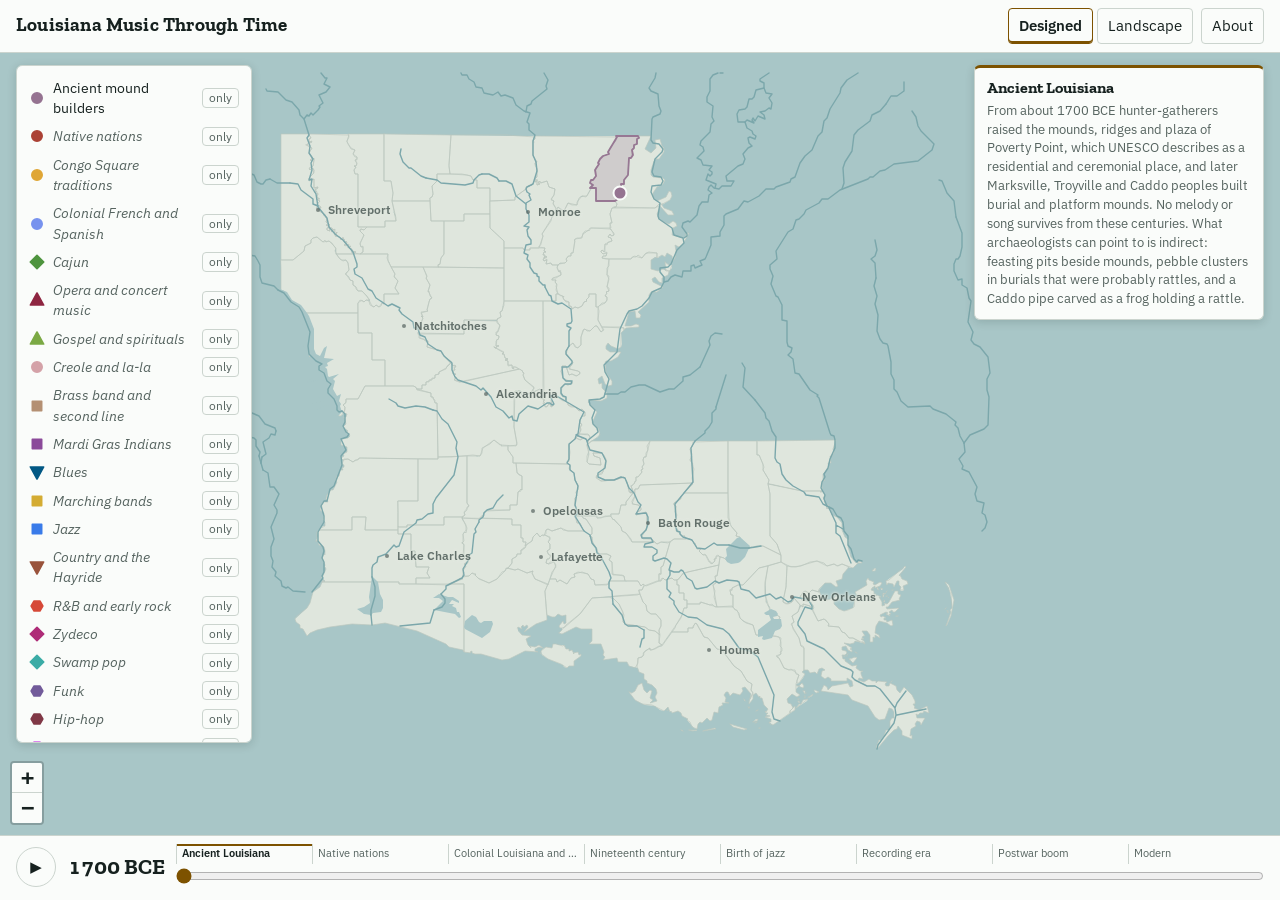
==== commit bfe622d1: "Marker shapes by genre family and a measured palette Twenty hues cannot all be told apart, so each f" ====
--- a/web/index.html
+++ b/web/index.html
@@ -63,21 +63,27 @@
               font-weight: 600; padding: 0; text-shadow: 0 0 3px var(--land), 0 0 3px var(--land), 0 0 2px var(--land); }
 .leaflet-tooltip.city-label::before { display: none; }
 path.leaflet-interactive:focus { outline: none; }
+.leaflet-marker-icon.cluster { display: flex; align-items: center; justify-content: center; border-radius: 50%;
+  background: var(--ink); color: var(--surface); font: 600 13px/1 var(--body); font-variant-numeric: tabular-nums;
+  border: 2px solid var(--surface); box-shadow: var(--shadow); cursor: pointer; }
+.leaflet-marker-icon.cluster.faded { opacity: .55; }
+.leaflet-marker-icon.cluster:focus-visible { outline: 2px solid var(--accent); outline-offset: 2px; }
 
 #legend, #era-card, #panel, #notice { position: absolute; z-index: 900; background: var(--surface);
               border: 1px solid var(--line); border-radius: 6px; box-shadow: var(--shadow); }
 #legend { top: 12px; left: 16px; width: 236px; max-height: calc(100% - 104px); overflow: auto; padding: 8px; }
 #legend .row { display: flex; align-items: center; gap: 8px; padding: 1px 4px; }
-#legend .row.off .swatch { background: transparent !important; }
+#legend .row.off .swatch .glyph path { fill: transparent; }
 #legend .row.off .name { color: var(--muted); text-decoration: line-through; }
 #legend .row.notyet .name { color: var(--muted); font-style: italic; }
-#legend .swatch { width: 12px; height: 12px; border-radius: 50%; flex: none; border: 2px solid var(--swatch); }
+#legend .swatch { width: 16px; height: 16px; flex: none; display: inline-flex; }
+#legend .swatch.block { width: 12px; height: 12px; margin: 2px; border: 1px solid var(--line); }
 #legend .name { flex: 1; min-width: 0; background: none; border: 0; padding: 3px 0; text-align: left; font-size: 14px; }
 #legend .solo { padding: 0 6px; font-size: 12px; color: var(--muted); }
 #legend .all { width: 100%; margin-top: 6px; }
 #eco-key { margin-top: 10px; padding-top: 8px; border-top: 1px solid var(--line); }
 #eco-key h3 { font: 600 11px/1.3 var(--body); text-transform: uppercase; letter-spacing: .08em; color: var(--muted); margin: 0 4px 4px; }
-#eco-key .swatch { border-radius: 2px; border-color: var(--line); }
+#eco-key .swatch { border-radius: 2px; }
 #era-card { top: 12px; right: 16px; width: 290px; padding: 10px 12px; border-top: 3px solid var(--accent); }
 #era-card h2 { margin: 0 0 4px; font: 700 16px/1.25 var(--display); }
 #era-card .era-toggle { font: inherit; background: none; border: 0; padding: 0; text-align: left; width: 100%; cursor: default; }
@@ -90,7 +96,11 @@
 #panel .meta { color: var(--muted); font-size: 13px; margin-bottom: 8px; }
 #panel .chips { display: flex; flex-wrap: wrap; gap: 4px 12px; font-size: 13px; }
 #panel .chip { display: inline-flex; align-items: center; gap: 6px; }
-#panel .chip i { width: 10px; height: 10px; border-radius: 50%; display: inline-block; }
+#panel .chip .glyph { flex: none; }
+#hover { position: absolute; z-index: 890; left: 50%; bottom: 12px; transform: translateX(-50%); max-width: calc(100% - 32px);
+  display: flex; flex-wrap: wrap; gap: 2px 12px; justify-content: center; padding: 5px 12px; font-size: 13px;
+  background: var(--surface); border: 1px solid var(--line); border-radius: 6px; box-shadow: var(--shadow); pointer-events: none; }
+#hover .item { display: inline-flex; align-items: center; gap: 5px; white-space: nowrap; }
 #panel p { margin: 8px 0; max-width: 65ch; }
 #panel h3 { font: 600 11px/1.3 var(--body); text-transform: uppercase; letter-spacing: .08em; color: var(--muted); margin: 14px 0 4px; }
 #panel ul { margin: 0; padding-left: 18px; }
@@ -129,6 +139,7 @@
   #legend { display: none; right: 16px; width: auto; max-height: 60%; z-index: 930; }
   #legend.open { display: block; }
   #era-card { left: 16px; right: 16px; width: auto; padding: 6px 10px; }
+  #hover { display: none !important; }
   #era-card p { display: none; }
   #era-card .era-toggle { cursor: pointer; }
   #era-card:not(.expanded) .era-toggle::after { content: ' \25BE'; color: var(--muted); }
@@ -161,6 +172,7 @@
     <aside id="legend" aria-label="Genres"></aside>
     <section id="era-card" aria-live="polite"></section>
     <div id="notice" role="status" hidden></div>
+    <div id="hover" aria-hidden="true" hidden></div>
     <aside id="panel" aria-label="Details" hidden></aside>
   </div>
   <footer id="timeline">
@@ -174,7 +186,7 @@
   <dialog id="about"></dialog>
   <noscript>This map needs JavaScript.</noscript>
 </div>
-<script id="lmm-data" type="application/json">{"meta":{"built":"2026-10-08","counts":{"genres":20,"eras":8,"regions":35,"places":113}},"eras":[{"era_id":"ancient","name":"Ancient Louisiana","year_start":-1700,"year_end":1500,"summary":"From about 1700 BCE hunter-gatherers raised the mounds, ridges and plaza of Poverty Point, which UNESCO describes as a residential and ceremonial place, and later Marksville, Troyville and Caddo peoples built burial and platform mounds. No melody or song survives from these centuries. What archaeologists can point to is indirect: feasting pits beside mounds, pebble clusters in burials that were probably rattles, and a Caddo pipe carved as a frog holding a rattle."},{"era_id":"nations","name":"Native nations","year_start":1500,"year_end":1700,"summary":"Louisiana is the homeland of nations including the Caddo along the Red River, the Chitimacha of the Atchafalaya Basin and the Houma on the Mississippi, whose song and dance traditions are far older than any written record. European accounts begin only in passing in these two centuries, so almost everything known comes from the nations' own oral histories and from later descriptions of dances, drums and ceremonies."},{"era_id":"colonial","name":"Colonial Louisiana and Congo Square","year_start":1700,"year_end":1803,"summary":"French and then Spanish rule brings church, school and theater music to New Orleans, from a parish musician hired in 1725 to the city's first known opera in 1796. Enslaved Africans, given Sundays free of work under the 1724 Code Noir, gather to drum, sing and dance wherever they can. Acadian exiles arrive from 1764 and 1765, carrying the songs and fiddle tunes that will grow into Cajun music."},{"era_id":"c19","name":"Nineteenth century","year_start":1803,"year_end":1890,"summary":"After the Louisiana Purchase, New Orleans supports a resident opera company in nearly every season while an 1817 ordinance confines the Sunday dances of enslaved people to Congo Square, where they continue into the 1850s. Spirituals and ring shouts take hold in Protestant north Louisiana and the Delta, and French Creole songs from Louisiana reach print in 1867. After Emancipation, Black brass bands and the first Mardi Gras Indian gangs take to the New Orleans streets."},{"era_id":"jazzbirth","name":"Birth of jazz","year_start":1890,"year_end":1920,"summary":"In New Orleans, Buddy Bolden forms his band in 1895 and brass bands, ragtime, blues and church music fuse into jazz, which travels out by riverboat and touring show and is first recorded in 1917. Blues spreads as mail-order guitars become common, and Lead Belly plays Shreveport as a teenager. On the southwest prairies, Cajun music and Creole la-la house dances take their familiar shape."},{"era_id":"recording","name":"Recording era","year_start":1920,"year_end":1945,"summary":"Radio and records carry Louisiana's local styles outward. Shreveport's KWKH launches Jimmie Davis in 1928, the same year the first Cajun records appear, and Creole accordionist Amede Ardoin records between 1929 and 1934. Folklorists John and Alan Lomax record Lead Belly at Angola in 1933 and Black Creole jure singers near Jennings in 1934, while a revival of older New Orleans jazz begins at the end of the 1930s."},{"era_id":"postwar","name":"Postwar boom","year_start":1945,"year_end":1970,"summary":"New Orleans rhythm and blues pours out of Cosimo Matassa's J&M studio from 1947, and Shreveport's Louisiana Hayride broadcasts country and early rock and roll from 1948 to 1960. In the southwest, zydeco emerges in the late 1940s and swamp pop around 1955, while Baton Rouge bluesmen record swamp blues in Crowley. Cajun music wins a national audience at the 1964 Newport Folk Festival, and the Meters form in 1967."},{"era_id":"modern","name":"Modern","year_start":1970,"year_end":2026,"summary":"The first New Orleans Jazz and Heritage Festival in 1970 opens an era of revival: Mardi Gras Indians record in 1971, a 1974 tribute concert renews pride in Cajun music, and the Dirty Dozen spark a brass band renaissance in the 1980s. New Orleans rap arrives in the late 1980s, bounce in 1991, and Baton Rouge builds its own hip-hop scene. Tribal nations revive and teach their own songs, dances and languages."}],"genres":[{"genre_id":"ancient","name":"Ancient mound builders","color":"#8c6d46","year_start":-1700,"year_end":1500,"summary":"No music survives from Louisiana's mound-building cultures, and no instrument has been securely identified at Poverty Point. Archaeologists infer ceremony from plazas, platform mounds and feasting pits. The clearest hints of sound-making are pebble clusters in Marksville-era burials at the Crooks site, which were probably rattles, and a Caddo effigy pipe from Gahagan showing a frog holding a ceremonial rattle.","sources":[{"label":"64 Parishes, Poverty Point","url":"https://64parishes.org/entry/poverty-point"},{"label":"UNESCO World Heritage Centre, Monumental Earthworks of Poverty Point","url":"https://whc.unesco.org/en/list/1435"},{"label":"64 Parishes, Marksville Culture","url":"https://64parishes.org/entry/marksville-culture"},{"label":"64 Parishes, Troyville Culture","url":"https://64parishes.org/entry/troyville-culture"},{"label":"64 Parishes, Caddo Culture","url":"https://64parishes.org/entry/caddo-culture"}],"nature":{"note":"Poverty Point, the largest and most complex Late Archaic settlement in North America, stands on Macon Ridge above the Mississippi floodplain. The high ground would have kept dry when the river flooded, with fish, turtles, deer and nuts within reach. UNESCO describes the earthworks as used for residential and ceremonial purposes; no sound survives.","sources":[{"label":"64 Parishes, Poverty Point","url":"https://64parishes.org/entry/poverty-point"},{"label":"UNESCO World Heritage Centre, Monumental Earthworks of Poverty Point","url":"https://whc.unesco.org/en/list/1435/"}]}},{"genre_id":"native","name":"Native nations","color":"#b5523b","year_start":1500,"year_end":null,"summary":"The songs and dances of Louisiana's Native nations are far older than the documented period that begins here, and they continue today. Caddo people keep the Turkey Dance and Drum Dance; Tunica-Biloxi singers have brought back songs in Tunica and Biloxi; Coushatta, Choctaw and Houma communities sing, drum and dance at home and at powwows. Many sacred songs, Chitimacha ones among them, are kept within the tribes.","sources":[{"label":"Louisiana Folklife Program, H.F. Gregory, A Promise From the Sun","url":"https://www.louisianafolklife.org/lt/virtual_books/Guide_to_state/gregory.html"},{"label":"Louisiana Folklife Program, Louisiana Indians in the 21st Century","url":"https://www.louisianafolklife.org/lt/articles_essays/nativeams.html"},{"label":"64 Parishes, Caddo Nation","url":"https://64parishes.org/entry/caddo-nation"},{"label":"Tunica-Biloxi Tribe of Louisiana, History","url":"https://www.tunicabiloxi.org/history/"},{"label":"Nicholls State University, Garde Voir Ci, The Musical Backdrop","url":"https://gardevoirci.nicholls.edu/2021/music/"}],"nature":{"note":"Each nation's music is its own. At Charenton in 1933 Benjamin Paul told Frances Densmore the Chitimacha legend of a flute made of cane; an earlier account she quotes describes a dried alligator skin scratched with a stick. The Coushatta Tribe describes women stomp dancers wearing turtle shakers. United Houma Nation songs tell of the tribe's lands and waters.","sources":[{"label":"Frances Densmore, A Search for Songs among the Chitimacha Indians in Louisiana, Bureau of American Ethnology Bulletin 133 (1943), full text","url":"https://archive.org/stream/bulletin1331943smit/bulletin1331943smit_djvu.txt"},{"label":"Coushatta Tribe of Louisiana, Coushatta Powwow","url":"https://coushattapowwow.com/"},{"label":"Garde Voir Ci (Nicholls State University), The Musical Backdrop by Jade Williams","url":"https://gardevoirci.nicholls.edu/2021/music/"}]}},{"genre_id":"colonial","name":"Colonial French and Spanish","color":"#6b7fb3","year_start":1725,"year_end":1803,"summary":"European art and church music took root in New Orleans soon after its founding. In 1725 a Capuchin school opened and the parish church hired a musician and schoolmaster; the Ursuline nuns, who arrived in 1727, taught music and in 1754 received a manuscript of French and Italian works. The Theatre St. Pierre opened in 1792 and staged the city's first known opera in 1796.","sources":[{"label":"64 Parishes, Classical Music in Louisiana","url":"https://64parishes.org/entry/classical-music-in-louisiana"},{"label":"64 Parishes, Opera and Ballet","url":"https://64parishes.org/entry/opera-and-ballet"}],"nature":null},{"genre_id":"congo","name":"Congo Square traditions","color":"#d4a017","year_start":1724,"year_end":1856,"summary":"The 1724 Code Noir made Sunday a day without work, and enslaved Africans gathered where they could to drum, sing and dance. An 1817 ordinance confined those gatherings to the square behind the city that became known as Congo Square, where the bamboula, calinda and other dances drew crowds until officials restricted and then suppressed them between the 1830s and 1850s. Their rhythms carried into second lines, Mardi Gras Indian music and jazz.","sources":[{"label":"64 Parishes, Congo Square","url":"https://64parishes.org/entry/congo-square"},{"label":"64 Parishes, Congo Square: La Place Publique","url":"https://64parishes.org/congo-square-la-place-publique"},{"label":"New Orleans Historical, Congo Square: Mythology and Music","url":"https://neworleanshistorical.org/items/show/745"}],"nature":{"note":"Among the instruments played at Congo Square were drums made from carved-out logs and empty barrels, gourd rattles, animal jawbones and wooden horns, modeled on African prototypes. The dancing happened outdoors, in circles on open ground at the edge of the City Commons behind the colonial town.","sources":[{"label":"64 Parishes, Congo Square","url":"https://64parishes.org/entry/congo-square"},{"label":"64 Parishes, Congo Square: La Place Publique by Jerah Johnson","url":"https://64parishes.org/congo-square-la-place-publique"}]}},{"genre_id":"creole","name":"Creole and la-la","color":"#c2703d","year_start":1867,"year_end":null,"summary":"French-speaking Black Creoles made their own music long before it was recorded; seven Louisiana Creole songs, a calinda among them, reached print in 1867. On the southwest prairies it became la-la, the fiddle and accordion music of house dances, alongside unaccompanied jure shouts, first recorded near Jennings in 1934. Amede Ardoin's recording sessions of 1929 to 1934 shaped both Creole and Cajun playing, and families such as the Carrieres of Lawtell and the Ardoins of Duralde carried la-la forward.","sources":[{"label":"Allen, Ware and Garrison, Slave Songs of the United States (1867), Documenting the American South","url":"https://docsouth.unc.edu/church/allen/allen.html"},{"label":"64 Parishes, Zydeco","url":"https://64parishes.org/entry/zydeco-music"},{"label":"64 Parishes, Amede Ardoin","url":"https://64parishes.org/entry/amede-ardoin"},{"label":"Louisiana Folklife Program, Barry Ancelet, Cajun and Zydeco Music Traditions","url":"https://www.louisianafolklife.org/lt/articles_essays/cajunzydeco.html"},{"label":"Louisiana Folklife Program, Barry Jean Ancelet, Lomax in Louisiana: Trials and Triumph","url":"https://www.louisianafolklife.org/LT/Articles_Essays/LFMlomax.html"},{"label":"Texas State Historical Association, Handbook of Texas, Zydeco","url":"https://www.tshaonline.org/handbook/entries/zydeco"},{"label":"64 Parishes, Bois Sec Ardoin","url":"https://64parishes.org/entry/bois-sec-ardoin"},{"label":"Louisiana Folklife Program, Nicholas Spitzer, The Creole State","url":"https://www.louisianafolklife.org/lt/articles_essays/creole_art_creole_state.html"},{"label":"Country Roads Magazine, The World of Louisiana Zydeco","url":"https://countryroadsmagazine.com/art-and-culture/music/the-world-of-louisiana-zydeco/"}],"nature":{"note":"Creole music shares the southwest Louisiana prairies with a ranching tradition. Creole trail riders include descendants of free people of color and enslaved Africans, and Creole cowboys helped manage thousands of cattle there before the Louisiana Purchase. Separately, Barry Jean Ancelet writes that merchants on the south Louisiana prairies began importing the diatonic accordions Creole and Acadian musicians took up.","sources":[{"label":"64 Parishes, Creole Trail Rides by Zella Palmer","url":"https://64parishes.org/creole-trail-rides"},{"label":"Louisiana Folklife Program, Cajun and Zydeco Music Traditions by Barry Jean Ancelet","url":"https://www.louisianafolklife.org/lt/articles_essays/cajunzydeco.html"}]}},{"genre_id":"cajun","name":"Cajun","color":"#2e8b57","year_start":1765,"year_end":null,"summary":"Acadian exiles who settled the Attakapas country and the Mississippi and Lafourche banks from 1765 brought French songs and fiddle dance tunes. Mixed with French Creole, Black Creole, Native and Spanish influences, these became recognizable Cajun music by the early twentieth century. First recorded in 1928, it lost ground to western swing before the accordion returned after World War II, and a wider revival followed the 1964 Newport Folk Festival.","sources":[{"label":"Louisiana Folklife Program, Barry Ancelet, Cajun and Zydeco Music Traditions","url":"https://www.louisianafolklife.org/lt/articles_essays/cajunzydeco.html"},{"label":"64 Parishes, Cajun Music","url":"https://64parishes.org/entry/cajun-music"},{"label":"Acadian Memorial, Carl Brasseaux, Acadian Immigration Into South Louisiana 1764-1785","url":"https://acadianmemorial.org/acadian-immigration-into-south-louisiana-1764-1785/"},{"label":"64 Parishes, Cajuns","url":"https://64parishes.org/entry/cajuns"}],"nature":{"note":"West of Baton Rouge, beyond the Atchafalaya Basin, are the prairies Ben Sandmel calls the homeland of Cajun music, an area that stayed quite isolated until the oil industry arrived in the early twentieth century. Before amplification, he writes, the air-driven accordion cut through the noise of dancers; early recordings feature high-pitched singing that pierced dance hall noise.","sources":[{"label":"Louisiana Folklife Program, The Treasured Traditions of Louisiana Music by Ben Sandmel","url":"https://www.louisianafolklife.org/LT/Articles_Essays/treas_trad_la_music.html"},{"label":"Louisiana Folklife Program, Cajun and Zydeco Music Traditions by Barry Jean Ancelet","url":"https://www.louisianafolklife.org/lt/articles_essays/cajunzydeco.html"}]}},{"genre_id":"zydeco","name":"Zydeco","color":"#e0457b","year_start":1949,"year_end":null,"summary":"Zydeco grew in the late 1940s when Black Creole musicians in southwest Louisiana and the Texas oil towns added blues and rhythm and blues to la-la, driving it with accordion and the metal frottoir. Clarence Garlow's 1949 record Bon Ton Roula was an early marker, and Clifton Chenier, who signed with Specialty Records in 1955, defined the sound. Dance halls around Opelousas, Lawtell and Lafayette remain its home.","sources":[{"label":"64 Parishes, Zydeco","url":"https://64parishes.org/entry/zydeco-music"},{"label":"Texas State Historical Association, Handbook of Texas, Zydeco","url":"https://www.tshaonline.org/handbook/entries/zydeco"},{"label":"Louisiana Folklife Program, Ben Sandmel, The Treasured Traditions of Louisiana Music","url":"https://www.louisianafolklife.org/LT/Articles_Essays/treas_trad_la_music.html"}],"nature":{"note":"Zydeco's name may come from the farm. Louisiana Creoles trace the word to les haricots, beans, in the saying that the beans aren't salty, though studies point to possible West African origins; it also refers to hard times. At Creole trail rides, riders still dance to zydeco into the small hours.","sources":[{"label":"Louisiana Folklife Program, Cajun and Zydeco Music Traditions by Barry Jean Ancelet","url":"https://www.louisianafolklife.org/lt/articles_essays/cajunzydeco.html"},{"label":"64 Parishes, Creole Trail Rides by Zella Palmer","url":"https://64parishes.org/creole-trail-rides"}]}},{"genre_id":"jazz","name":"Jazz","color":"#3d6fd6","year_start":1895,"year_end":null,"summary":"Jazz took shape in New Orleans when players such as cornetist Buddy Bolden, who formed his band in 1895, began improvising blues and quickening dance tunes, drawing on brass bands, ragtime and church music. Musicians carried it up the river and across the lake, and New Orleans bands were recorded from 1917. A revival beginning in the late 1930s led to Preservation Hall in 1961.","sources":[{"label":"National Park Service, Jazz Origins in New Orleans","url":"https://www.nps.gov/jazz/learn/historyculture/history_early.htm"},{"label":"National Park Service, A New Orleans Jazz History 1895-1927","url":"https://www.nps.gov/jazz/learn/historyculture/jazz_history.htm"},{"label":"64 Parishes, Traditional New Orleans Jazz","url":"https://64parishes.org/entry/traditional-new-orleans-jazz"}],"nature":{"note":"Water both hosted and carried early jazz. Bands competed for crowds at resorts and camps built on piers over Lake Pontchartrain, and from 1918 the Streckfus excursion steamers hired New Orleans players, taking their sound up the Mississippi to river cities such as St. Louis, Davenport and St. Paul.","sources":[{"label":"National Park Service, New Orleans Jazz National Historical Park, early jazz history","url":"https://www.nps.gov/jazz/learn/historyculture/history_early.htm"},{"label":"64 Parishes, Jazz at the Lakefront by Bruce Boyd Raeburn","url":"https://64parishes.org/jazz-at-the-lakefront"},{"label":"Tulane University Libraries, Riverboats and Jazz: Fate Marable's New Orleans Band on the S.S. Sidney","url":"https://exhibits.tulane.edu/?p=1149"},{"label":"Tulane University Libraries, Riverboats and Jazz: The S.S. Sidney","url":"https://exhibits.tulane.edu/?p=1155"}]}},{"genre_id":"brass","name":"Brass band and second line","color":"#f08c2e","year_start":1880,"year_end":null,"summary":"Brass bands were everywhere in nineteenth-century New Orleans, and in the decades after Emancipation Black bands such as the Excelsior and Onward, prominent by the 1880s, played funerals, parades and dances. Benevolent societies and social aid and pleasure clubs hired them, and the dancing crowd that followed became the second line. The Dirty Dozen and Rebirth renewed the tradition in the 1980s.","sources":[{"label":"64 Parishes, Brass Bands of New Orleans","url":"https://64parishes.org/entry/brass-bands-of-new-orleans"},{"label":"National Park Service, Jazz Origins in New Orleans","url":"https://www.nps.gov/jazz/learn/historyculture/history_early.htm"},{"label":"Historic New Orleans Collection, How Brass Bands Became a New Orleans Tradition","url":"https://hnoc.org/publishing/first-draft/how-brass-bands-became-new-orleans-tradition-picking-new-sounds-along-way"},{"label":"64 Parishes, Jazz Funerals and Second Line Parades","url":"https://64parishes.org/entry/jazz-funerals-and-second-line-parades"}],"nature":{"note":"Brass band music is made for the open street. Social aid and pleasure clubs parade for miles through neighborhood backstreets on Sunday afternoons in a season that runs from September through May, and funeral processions play dirges on the way to the burial and livelier music afterward.","sources":[{"label":"64 Parishes, Jazz Funerals and Second Line Parades","url":"https://64parishes.org/entry/jazz-funerals-and-second-line-parades"},{"label":"64 Parishes, Brass Bands of New Orleans","url":"https://64parishes.org/entry/brass-bands-of-new-orleans"}]}},{"genre_id":"mardigras_indian","name":"Mardi Gras Indians","color":"#9b4fc4","year_start":1880,"year_end":null,"summary":"Black New Orleanians have masked as Indians on Carnival day since at least the 1880s; Big Chief Tootie Montana traced the tradition to his great-uncle Becate Batiste, who founded the Creole Wild West around 1880. Their origins remain debated. The music is chant and song over percussion, first recorded commercially by Bo Dollis and the Wild Magnolias in 1971.","sources":[{"label":"64 Parishes, Mardi Gras Indians","url":"https://64parishes.org/entry/mardi-gras-indians"},{"label":"64 Parishes, Allison Tootie Montana","url":"https://64parishes.org/entry/allison-tootie-montana"}],"nature":{"note":"One account of the tradition's beginnings, offered as a possibility rather than settled fact, is that people escaping slavery found refuge with Houma, Chitimacha and other tribes in the swamplands around New Orleans. Every Indian sews a new suit for Mardi Gras morning; once seen only then and on St. Joseph's night, Indians now appear throughout the year.","sources":[{"label":"64 Parishes, Mardi Gras Indians","url":"https://64parishes.org/entry/mardi-gras-indians"}]}},{"genre_id":"blues","name":"Blues","color":"#1f5f8b","year_start":1890,"year_end":null,"summary":"Blues emerged from work songs in the late nineteenth century, spreading as mail-order guitars became common in the 1890s. Lead Belly played Shreveport's Fannin Street as a teenager and was recorded at Angola in 1933. Rural players around Baton Rouge fed the laid-back swamp blues that Lightnin' Slim, Slim Harpo and others cut in Crowley from 1954, and Delta parishes kept an older country style.","sources":[{"label":"Louisiana Folklife Program, Ben Sandmel, The Blues in Louisiana","url":"https://www.louisianafolklife.org/LT/Articles_Essays/blues.html"},{"label":"64 Parishes, Blues Music","url":"https://64parishes.org/entry/blues-music"},{"label":"Louisiana Folklife Program, Joyce Jackson, Blues and Blacks in the Red Stick","url":"https://www.louisianafolklife.org/LT/Articles_Essays/brblues1.html"}],"nature":{"note":"Louisiana blues varies by region: a rough-edged rural style in the northeastern parishes, like that of the Mississippi Delta next door, and in Baton Rouge a \"country in the city\" blend of rural material and electric bands. By differing accounts swamp blues is named for Devil's Swamp beside the players' homes or, in J.D. Miller's studio, for Louisiana's swamps.","sources":[{"label":"Louisiana Folklife Program, From Rural to Urban, From Acoustic to Amplified: the Blues in Louisiana by Ben Sandmel","url":"https://www.louisianafolklife.org/LT/Articles_Essays/blues.html"},{"label":"Louisiana Folklife Program, Blues and Blacks in the Red Stick by Joyce Jackson","url":"https://www.louisianafolklife.org/LT/Articles_Essays/brblues1.html"}]}},{"genre_id":"gospel","name":"Gospel and spirituals","color":"#7a9e3a","year_start":1850,"year_end":null,"summary":"Black sacred song in Louisiana grew from antebellum spirituals and ring shouts, a lineage still visible in the Delta's Easter Rock, which participants remember as older than the Civil War. Jubilee and quartet singing followed, and New Orleans gave gospel Mahalia Jackson. White congregations in the Protestant north sang from shape-note books and at singing conventions, one of which drew about 10,000 people to Shreveport in 1937.","sources":[{"label":"Louisiana Folklife Program, Gospel Music in Louisiana","url":"https://www.louisianafolklife.org/lt/articles_essays/gospel_music_in_la.html"},{"label":"Louisiana Folklife Program, Susan Roach, Continuity and Creativity in the Louisiana Delta Easter Rock","url":"https://www.louisianafolklife.org/LT/Articles_Essays/easterrock.html"},{"label":"64 Parishes, Black Gospel Music","url":"https://64parishes.org/entry/black-gospel-music"},{"label":"64 Parishes, White Gospel Music","url":"https://64parishes.org/entry/white-gospel-music"}],"nature":{"note":"In the Mississippi floodplain of northeast Louisiana, old plantation churches kept Easter Rock, an Easter eve vigil said to predate the Civil War. Susan Roach reports that the heavy beat of feet on a wooden floor is regarded as essential; one rocker says it sounds like a drum beating, better than on a concrete floor.","sources":[{"label":"Louisiana Folklife Program, Everyone Rockin' Together: Continuity and Creativity in the Louisiana Delta Easter Rock by Susan Roach","url":"https://www.louisianafolklife.org/LT/Articles_Essays/easterrock.html"}]}},{"genre_id":"country","name":"Country and the Hayride","color":"#a0522d","year_start":1925,"year_end":null,"summary":"Country music grew from the ballads and fiddle tunes of Anglo-Celtic settlers in north Louisiana. The first Louisiana country record dates to 1925, and Shreveport's KWKH put string bands and Jimmie Davis on the air from 1928. From 1948 to 1960 the station's Louisiana Hayride, broadcast from Municipal Auditorium, launched Hank Williams, Elvis Presley and Johnny Cash and earned the name Cradle of the Stars.","sources":[{"label":"64 Parishes, Country Music","url":"https://64parishes.org/entry/country-music"},{"label":"64 Parishes, Louisiana Hayride","url":"https://64parishes.org/entry/louisiana-hayride"},{"label":"Louisiana Folklife Program, Ben Sandmel, The Treasured Traditions of Louisiana Music","url":"https://www.louisianafolklife.org/LT/Articles_Essays/treas_trad_la_music.html"}],"nature":{"note":"Nicholas Spitzer places north Louisiana culturally in the upland and riverine South, its folk culture shaped on farmsteads, plantations and sharecrop land among river bottoms, piney woods and hills. Country music grew mainly from the ballads and fiddle tunes of Anglo-Celtic settlers, and in 1929 fiddler Hiter Colvin recorded the hard-driving style favored in north Louisiana oil field camps.","sources":[{"label":"Louisiana Folklife Program, The Creole State: An Introduction to Louisiana Traditional Culture by Nicholas R. Spitzer","url":"https://www.louisianafolklife.org/lt/articles_essays/creole_art_creole_state.html"},{"label":"64 Parishes, Country Music","url":"https://64parishes.org/entry/country-music"}]}},{"genre_id":"rnb","name":"R&B and early rock","color":"#d43d3d","year_start":1947,"year_end":null,"summary":"New Orleans rhythm and blues began with records cut at Cosimo Matassa's J&M studio, opened in 1947, where Roy Brown, Fats Domino, Lloyd Price and bandleader Dave Bartholomew built a rolling, horn-driven sound that fed directly into rock and roll. Between 1957 and 1961 Louisiana records placed about twenty-five singles a year on the national charts, before the British Invasion pushed the style aside.","sources":[{"label":"64 Parishes, Rhythm and Blues Music","url":"https://64parishes.org/entry/rhythm-and-blues-music"},{"label":"Louisiana Folklife Program, Ben Sandmel, The Treasured Traditions of Louisiana Music","url":"https://www.louisianafolklife.org/LT/Articles_Essays/treas_trad_la_music.html"}],"nature":null},{"genre_id":"swamp_pop","name":"Swamp pop","color":"#2aa5a0","year_start":1955,"year_end":null,"summary":"Swamp pop appeared around 1955 when Cajun and Black Creole teenagers blended New Orleans rhythm and blues and early rock and roll with country and their own French music. It peaked between 1958 and 1964 with ballads such as Cookie and the Cupcakes' Mathilda, Rod Bernard's This Should Go On Forever and Phil Phillips's Sea of Love. Its home is Acadiana and neighboring southeast Texas, and its audience has since grown in the bayou and river parishes to the east.","sources":[{"label":"64 Parishes, Swamp Pop","url":"https://64parishes.org/entry/swamp-pop-music"},{"label":"Louisiana Folklife Program, Ben Sandmel, The Treasured Traditions of Louisiana Music","url":"https://www.louisianafolklife.org/LT/Articles_Essays/treas_trad_la_music.html"}],"nature":{"note":"The name swamp pop came from outside: British writer Bill Millar coined it around 1970, after the music's 1958 to 1964 peak, for a sound from Acadiana and the part of southeast Texas where many Cajuns and Black Creoles live. Ben Sandmel notes that its structure and instruments match pop, rock and R&B made elsewhere.","sources":[{"label":"64 Parishes, Swamp Pop","url":"https://64parishes.org/entry/swamp-pop"},{"label":"Louisiana Folklife Program, The Treasured Traditions of Louisiana Music by Ben Sandmel","url":"https://www.louisianafolklife.org/LT/Articles_Essays/treas_trad_la_music.html"}]}},{"genre_id":"funk","name":"Funk","color":"#6a4c93","year_start":1967,"year_end":null,"summary":"New Orleans funk is a rhythmically muscular descendant of the city's rhythm and blues. The Meters, formed in 1967 as Art Neville's pared-down band at the Ivanhoe on Bourbon Street, put ten singles on the rhythm and blues charts between 1969 and 1971 and helped define the genre while working as Allen Toussaint's studio band. They broke up in 1979, and rappers later sampled their grooves.","sources":[{"label":"64 Parishes, The Meters","url":"https://64parishes.org/entry/the-meters/"},{"label":"64 Parishes, Rhythm and Blues Music","url":"https://64parishes.org/entry/rhythm-and-blues-music"}],"nature":null},{"genre_id":"bounce","name":"Bounce","color":"#e85fcf","year_start":1991,"year_end":null,"summary":"Bounce is New Orleans's own call-and-response party rap. It began in late 1991 when MC T. Tucker and DJ Irv recorded Where Dey At at the Ghost Town Lounge in Hollygrove, over the beat of the Showboys' Drag Rap. Local labels such as Take Fo' and Cash Money spread it through the 1990s, and Katey Red and Big Freedia later carried it to audiences worldwide.","sources":[{"label":"64 Parishes, Bounce","url":"https://64parishes.org/entry/bounce"},{"label":"64 Parishes, Rap, Hip-Hop, and Bounce Music","url":"https://64parishes.org/entry/rap-hip-hop-and-bounce-music"}],"nature":{"note":"Bounce lyrics name particular schools and housing projects. After Hurricane Katrina in 2005 displaced the people who made the music and the city's public housing was demolished, those songs became a record of places that are no longer there.","sources":[{"label":"64 Parishes, Bounce","url":"https://64parishes.org/entry/bounce"}]}},{"genre_id":"hiphop","name":"Hip-hop","color":"#5c6b7a","year_start":1986,"year_end":null,"summary":"Rap took hold in New Orleans in the late 1980s, with the Ninja Crew's 1986 single among the first local records and Gregory D and Mannie Fresh close behind. Cash Money, founded in 1992, and Master P's No Limit made the city a national center of Southern rap by the late 1990s. Baton Rouge followed with Young Bleed, C-Loc, Boosie and Webbie, and later Kevin Gates.","sources":[{"label":"64 Parishes, Rap, Hip-Hop, and Bounce Music","url":"https://64parishes.org/entry/rap-hip-hop-and-bounce-music"},{"label":"XXL, 12 Baton Rouge Rappers You Should Know","url":"https://www.xxlmag.com/baton-rouge-rappers-you-should-know/"}],"nature":{"note":"Hurricane Katrina in 2005 dispersed New Orleans rappers and producers to Baton Rouge, Houston, Dallas and Atlanta, where many had trouble sustaining their careers; Lil Wayne relocated to Miami. The 64 Parishes entry calls the storm-related disruption a major setback for the city's newer artists and labels.","sources":[{"label":"64 Parishes, Rap, Hip-Hop and Bounce Music","url":"https://64parishes.org/entry/rap-hip-hop-and-bounce-music"}]}},{"genre_id":"classical","name":"Opera and concert music","color":"#7b1e3a","year_start":1796,"year_end":null,"summary":"Opera reached New Orleans on May 22, 1796, with Grétry's Sylvain, and French-language companies at the Théâtre d'Orléans and, from 1859, the French Opera House made the city an opera capital. From the late 1830s to the 1850s English-speaking newcomers from the North added Protestant church music, amateur choral societies, sacred concerts, sheet music publishing and singing lessons in the new public schools. A symphony orchestra followed in 1936 and an opera association in 1943.","sources":[{"label":"64 Parishes, Opera and Ballet","url":"https://64parishes.org/entry/opera-and-ballet"},{"label":"64 Parishes, Classical Music in Louisiana by Alfred E. Lemmon","url":"https://64parishes.org/entry/classical-music-in-louisiana"},{"label":"Warren Keith Kimball, Northern Music Culture in Antebellum New Orleans (PhD diss., Louisiana State University, 2017), abstract and chs. 1-4","url":"https://repository.lsu.edu/gradschool_dissertations/4119"},{"label":"Further reading, not consulted for this entry: Warren Kimball, National Identity and the Oratorio in Antebellum New Orleans, American Music 36, no. 3 (2018): 327-347, doi 10.5406/americanmusic.36.3.0327 (LSU repository record)","url":"https://repository.lsu.edu/music_pubs/102"}],"nature":null},{"genre_id":"marching","name":"Marching bands","color":"#f2c200","year_start":1893,"year_end":null,"summary":"Louisiana's school and college marching bands grew from military-style units into show bands. LSU's cadet band, organized in 1893, is the earliest documented here and was marching by about 1900. Southern's Human Jukebox built its name on playing current hits and meets Grambling's World Famed band each November at the Bayou Classic's Battle of the Bands, while New Orleans school bands fill Carnival parades and have trained many of the city's brass band musicians.","sources":[{"label":"LSU Department of Bands, Mission and History","url":"https://lsu.edu/cmda/bands/mission-and-history/index.php"},{"label":"Grambling State University, GSU Tiger Marching Band history","url":"https://www.gram.edu/academics/majors/arts-and-sciences/music/band/history.php"},{"label":"WAFB, A brief history of the Southern University Human Jukebox Marching Band","url":"https://www.wafb.com/story/38060598/a-brief-history-of-the-southern-university-human-jukebox-marching-band/"},{"label":"Bayou Classic, Since 1974","url":"https://mybayouclassic.com/since-1974/"},{"label":"A Closer Walk (Ponderosa Stomp Foundation and WWOZ), Bell Junior High School","url":"https://acloserwalknola.com/places/bell-junior-high-school/"},{"label":"64 Parishes, Matt Sakakeeny, Brass Bands of New Orleans","url":"https://64parishes.org/entry/brass-bands-of-new-orleans"},{"label":"WWNO New Orleans Public Radio via HPPR, With the return of Mardi Gras marching bands (2022)","url":"https://www.hppr.org/2022-03-01/with-the-return-of-mardi-gras-marching-bands-new-orleans-streets-are-full-of-magic"}],"nature":null}],"regions":{"type":"FeatureCollection","features":[{"type":"Feature","properties":{"region_id":"ancient_poverty_point","genre_id":"ancient","label":"Poverty Point earthworks","year_start":-1700,"year_end":-1100,"note":"Documented site: the Poverty Point earthworks and plaza near Epps, built about 1700 to 1100 BCE and described by UNESCO as used for residential and ceremonial purposes; no instruments are known from it.","sources":[{"label":"64 Parishes, Poverty Point","url":"https://64parishes.org/entry/poverty-point"},{"label":"UNESCO World Heritage Centre, Monumental Earthworks of Poverty Point","url":"https://whc.unesco.org/en/list/1435"}],"nature":{"note":"Poverty Point, in West Carroll Parish, stands on Macon Ridge, a wide alluvial terrace veneered with wind-blown silt above the Mississippi floodplain. The ridge would have kept dry in floods while lying close to bottomland fish, turtles and aquatic roots and to upland deer and nuts.","sources":[{"label":"U.S. EPA and USGS, Summary Table: Characteristics of the Ecoregions of Louisiana (poster back)","url":"https://dmap-prod-oms-edc.s3.us-east-1.amazonaws.com/ORD/Ecoregions/la/la_back.pdf"},{"label":"64 Parishes, Poverty Point","url":"https://64parishes.org/entry/poverty-point"}]}},"geometry":{"type":"Polygon","coordinates":[[[-91.6389,32.7025],[-91.624,32.6957],[-91.6205,32.688],[-91.622,32.6799],[-91.6376,32.6673],[-91.6172,32.6672],[-91.5969,32.6672],[-91.5962,32.5821],[-91.5774,32.5821],[-91.5585,32.5821],[-91.5396,32.5821],[-91.5208,32.5821],[-91.5019,32.582],[-91.483,32.582],[-91.4642,32.582],[-91.4453,32.582],[-91.4359,32.5909],[-91.4266,32.5999],[-91.4121,32.6044],[-91.3976,32.6089],[-91.3955,32.614],[-91.4038,32.6166],[-91.406,32.6224],[-91.4006,32.6313],[-91.403,32.6404],[-91.3986,32.6393],[-91.3941,32.6454],[-91.3984,32.65],[-91.3946,32.6566],[-91.4013,32.6582],[-91.3982,32.6622],[-91.4036,32.6806],[-91.3973,32.6834],[-91.3979,32.6933],[-91.3848,32.69],[-91.3786,32.6929],[-91.3751,32.6893],[-91.3736,32.6957],[-91.3781,32.7003],[-91.3738,32.719],[-91.3586,32.7343],[-91.3433,32.7497],[-91.3415,32.7857],[-91.3398,32.8217],[-91.3478,32.8246],[-91.3385,32.853],[-91.3404,32.8599],[-91.3348,32.8608],[-91.3355,32.8661],[-91.3284,32.8726],[-91.319,32.865],[-91.3077,32.8804],[-91.3119,32.8863],[-91.3122,32.9133],[-91.3021,32.9263],[-91.3094,32.9352],[-91.2993,32.9483],[-91.2949,32.946],[-91.2916,32.9522],[-91.2888,32.9493],[-91.2768,32.9542],[-91.277,32.9756],[-91.2677,32.9751],[-91.2739,32.9872],[-91.2622,32.9924],[-91.265,33.0051],[-91.2864,33.0052],[-91.3077,33.0054],[-91.3291,33.0055],[-91.3504,33.0056],[-91.3717,33.0058],[-91.3931,33.0059],[-91.4144,33.006],[-91.4358,33.0061],[-91.4374,33.0027],[-91.4327,33.0026],[-91.4381,33.0001],[-91.4389,32.991],[-91.4495,32.9902],[-91.4499,32.9834],[-91.439,32.9855],[-91.4385,32.9788],[-91.4563,32.9658],[-91.4644,32.9508],[-91.4798,32.9373],[-91.4759,32.9266],[-91.4867,32.9164],[-91.4975,32.9061],[-91.4947,32.8908],[-91.5065,32.8838],[-91.5184,32.8767],[-91.5412,32.8766],[-91.5541,32.8658],[-91.567,32.855],[-91.5778,32.83],[-91.5736,32.8254],[-91.5912,32.8072],[-91.5898,32.7968],[-91.6053,32.783],[-91.5959,32.7725],[-91.5972,32.7489],[-91.6117,32.7381],[-91.6176,32.7217],[-91.6302,32.7178],[-91.6389,32.7025]]]}},{"type":"Feature","properties":{"region_id":"ancient_marksville_troyville","genre_id":"ancient","label":"Marksville and Troyville mound centers","year_start":1,"year_end":700,"note":"Documented sites: the Marksville and Greenhouse sites (Avoyelles), the Crooks mound (LaSalle), where burials held pebble clusters that were probably rattles, and Troyville (Catahoula), where archaeologists infer feasting and public ceremony.","sources":[{"label":"64 Parishes, Marksville Culture","url":"https://64parishes.org/entry/marksville-culture"},{"label":"64 Parishes, Troyville Culture","url":"https://64parishes.org/entry/troyville-culture"}],"nature":null},"geometry":{"type":"Polygon","coordinates":[[[-91.5964,31.9704],[-91.622,31.9705],[-91.6475,31.9705],[-91.648,31.9547],[-91.6581,31.9433],[-91.6682,31.932],[-91.6674,31.9267],[-91.6885,31.9187],[-91.6964,31.9037],[-91.7069,31.8955],[-91.7206,31.8942],[-91.724,31.8861],[-91.7327,31.8812],[-91.7568,31.8846],[-91.7798,31.8719],[-91.7849,31.8795],[-91.7787,31.8877],[-91.788,31.8869],[-91.7892,31.8935],[-91.7944,31.8886],[-91.8049,31.8932],[-91.7947,31.9034],[-91.8015,31.9061],[-91.801,31.9173],[-91.8099,31.9162],[-91.8137,31.9227],[-91.8236,31.9178],[-91.8343,31.9299],[-91.8279,31.9354],[-91.8414,31.9351],[-91.8503,31.9449],[-91.8455,31.9453],[-91.8485,31.9491],[-91.8443,31.959],[-91.8516,31.9533],[-91.8526,31.9583],[-91.8601,31.9572],[-91.8599,31.9652],[-91.864,31.9645],[-91.8637,31.9585],[-91.8843,31.9709],[-91.9045,31.9714],[-91.9036,31.9275],[-91.9291,31.9275],[-91.9546,31.9274],[-91.9801,31.9274],[-92.0056,31.9274],[-92.0248,31.9274],[-92.044,31.9275],[-92.0632,31.9275],[-92.0824,31.9275],[-92.1015,31.9276],[-92.1207,31.9276],[-92.1399,31.9276],[-92.1591,31.9276],[-92.1783,31.9276],[-92.1974,31.9276],[-92.2166,31.9277],[-92.2358,31.9277],[-92.255,31.9277],[-92.2742,31.9277],[-92.2933,31.9277],[-92.3125,31.9277],[-92.3124,31.8963],[-92.3247,31.8863],[-92.3194,31.883],[-92.3253,31.8715],[-92.3216,31.8616],[-92.3377,31.854],[-92.3292,31.8494],[-92.3414,31.8315],[-92.3361,31.8231],[-92.3427,31.8235],[-92.3405,31.8134],[-92.3432,31.8165],[-92.3488,31.8094],[-92.3626,31.8057],[-92.3571,31.8038],[-92.3621,31.7998],[-92.3584,31.7989],[-92.3626,31.7966],[-92.3613,31.7814],[-92.353,31.7804],[-92.3439,31.7693],[-92.3451,31.7594],[-92.3368,31.7606],[-92.3476,31.7521],[-92.3583,31.7436],[-92.35,31.7378],[-92.3584,31.7335],[-92.3549,31.7286],[-92.3587,31.723],[-92.364,31.7254],[-92.365,31.7208],[-92.3687,31.7223],[-92.3731,31.7022],[-92.3639,31.7029],[-92.363,31.6964],[-92.3554,31.7004],[-92.349,31.6978],[-92.3471,31.6906],[-92.3594,31.683],[-92.3568,31.6785],[-92.3502,31.6807],[-92.3563,31.6703],[-92.362,31.6746],[-92.3657,31.6723],[-92.3624,31.6592],[-92.3691,31.6598],[-92.3625,31.6553],[-92.3671,31.6488],[-92.3606,31.6429],[-92.3692,31.6318],[-92.3547,31.6376],[-92.3542,31.6297],[-92.346,31.631],[-92.3522,31.6238],[-92.362,31.6234],[-92.3663,31.628],[-92.3688,31.6169],[-92.3844,31.6204],[-92.3637,31.6081],[-92.343,31.5958],[-92.3245,31.5924],[-92.306,31.589],[-92.3098,31.5806],[-92.3229,31.577],[-92.3201,31.5717],[-92.3114,31.5736],[-92.3,31.567],[-92.3025,31.5484],[-92.2803,31.5421],[-92.2976,31.5351],[-92.275,31.5307],[-92.2751,31.5361],[-92.2697,31.5295],[-92.2743,31.5266],[-92.2737,31.516],[-92.2799,31.5142],[-92.2752,31.506],[-92.283,31.5021],[-92.2766,31.4954],[-92.2577,31.4953],[-92.2491,31.5059],[-92.2385,31.4994],[-92.2483,31.4845],[-92.2389,31.4767],[-92.2301,31.4774],[-92.2392,31.4904],[-92.2234,31.4867],[-92.215,31.4921],[-92.2127,31.4817],[-92.1986,31.4802],[-92.1897,31.4685],[-92.1849,31.4688],[-92.1819,31.4757],[-92.173,31.4691],[-92.164,31.4718],[-92.1605,31.4658],[-92.169,31.4577],[-92.1551,31.4504],[-92.1619,31.4346],[-92.1555,31.4198],[-92.1491,31.4051],[-92.1282,31.389],[-92.115,31.3859],[-92.1205,31.3795],[-92.1135,31.375],[-92.1093,31.3728],[-92.1028,31.3773],[-92.0922,31.3652],[-92.0833,31.3649],[-92.0815,31.3561],[-92.0759,31.3541],[-92.0797,31.3478],[-92.0752,31.3483],[-92.0724,31.3432],[-92.0885,31.3376],[-92.0874,31.3356],[-92.0907,31.3363],[-92.0965,31.3234],[-92.1097,31.3196],[-92.1151,31.3116],[-92.1201,31.3149],[-92.1261,31.3061],[-92.1318,31.3086],[-92.1462,31.3044],[-92.1606,31.3002],[-92.1767,31.3112],[-92.1804,31.3284],[-92.1866,31.3272],[-92.1939,31.3339],[-92.2091,31.3271],[-92.22,31.3326],[-92.2332,31.3216],[-92.2335,31.2365],[-92.2338,31.1515],[-92.2246,31.1441],[-92.2345,31.1279],[-92.23,31.0938],[-92.2256,31.0597],[-92.2212,31.0255],[-92.2167,30.9914],[-92.2118,30.9857],[-92.2127,30.976],[-92.2051,30.9736],[-92.2086,30.9622],[-92.215,30.9657],[-92.2314,30.9655],[-92.2479,30.9654],[-92.2643,30.9652],[-92.2807,30.9651],[-92.2807,30.936],[-92.2701,30.925],[-92.2595,30.9141],[-92.2489,30.9031],[-92.2383,30.8922],[-92.2378,30.8483],[-92.2114,30.8483],[-92.185,30.8483],[-92.1586,30.8484],[-92.1322,30.8484],[-92.1058,30.8484],[-92.0793,30.8484],[-92.0529,30.8484],[-92.0265,30.8484],[-92.0001,30.8484],[-91.9737,30.8483],[-91.9473,30.8483],[-91.9209,30.8483],[-91.8945,30.8483],[-91.8681,30.8482],[-91.8417,30.8482],[-91.8153,30.8481],[-91.8226,30.8594],[-91.8043,30.8637],[-91.8017,30.8752],[-91.8002,30.9246],[-91.8056,30.9744],[-91.7965,30.9828],[-91.7805,30.9867],[-91.7726,31.0047],[-91.7501,31.0188],[-91.737,31.0315],[-91.7238,31.0443],[-91.717,31.0588],[-91.7101,31.0734],[-91.7103,31.0783],[-91.7192,31.0827],[-91.7189,31.0892],[-91.7035,31.1058],[-91.7061,31.1136],[-91.7176,31.1191],[-91.719,31.1346],[-91.7109,31.1482],[-91.7027,31.1618],[-91.6837,31.163],[-91.6835,31.1771],[-91.6773,31.1881],[-91.6862,31.1985],[-91.7062,31.2089],[-91.7228,31.1996],[-91.7408,31.2052],[-91.7446,31.2133],[-91.7585,31.2223],[-91.7749,31.2241],[-91.7913,31.226],[-91.8132,31.239],[-91.8137,31.2502],[-91.8342,31.2664],[-91.8271,31.2728],[-91.8237,31.2932],[-91.8478,31.2938],[-91.8658,31.3083],[-91.8672,31.3307],[-91.8616,31.3599],[-91.8422,31.3773],[-91.8288,31.3787],[-91.809,31.3706],[-91.7893,31.3747],[-91.779,31.3814],[-91.7771,31.3882],[-91.7857,31.395],[-91.8014,31.3953],[-91.817,31.3956],[-91.8344,31.4016],[-91.8445,31.4107],[-91.8545,31.4199],[-91.8593,31.443],[-91.8641,31.4662],[-91.8544,31.4825],[-91.8571,31.4945],[-91.8426,31.5032],[-91.8288,31.4972],[-91.8179,31.468],[-91.8071,31.4388],[-91.7797,31.4409],[-91.7594,31.4311],[-91.7387,31.4316],[-91.7241,31.4388],[-91.7209,31.4495],[-91.7314,31.4658],[-91.7552,31.467],[-91.779,31.4681],[-91.7988,31.4734],[-91.8046,31.4795],[-91.8021,31.4911],[-91.7823,31.5049],[-91.7759,31.5235],[-91.786,31.5379],[-91.8054,31.5526],[-91.8248,31.5674],[-91.8269,31.5917],[-91.8151,31.6192],[-91.8063,31.631],[-91.7911,31.6398],[-91.7758,31.6486],[-91.7645,31.6442],[-91.7561,31.6227],[-91.7457,31.615],[-91.7331,31.6162],[-91.7226,31.6247],[-91.7122,31.6332],[-91.7056,31.6459],[-91.7143,31.676],[-91.708,31.6895],[-91.7017,31.703],[-91.6966,31.7318],[-91.684,31.7432],[-91.6625,31.7294],[-91.6392,31.7282],[-91.6184,31.7407],[-91.6053,31.7601],[-91.5951,31.7619],[-91.5858,31.7576],[-91.5724,31.7361],[-91.5552,31.7236],[-91.5459,31.7236],[-91.5377,31.7318],[-91.5362,31.7427],[-91.5537,31.7601],[-91.566,31.7792],[-91.5784,31.7983],[-91.5687,31.827],[-91.5703,31.8628],[-91.5792,31.8654],[-91.5754,31.8833],[-91.597,31.8832],[-91.5964,31.9704]],[[-92.0397,31.3414],[-92.0302,31.3438],[-92.0292,31.3433],[-92.0404,31.3387],[-92.0397,31.3414]],[[-92.0525,31.3357],[-92.0469,31.336],[-92.0623,31.3297],[-92.0776,31.3234],[-92.078,31.324],[-92.0653,31.3299],[-92.0525,31.3357]],[[-92.0221,31.33],[-92.008,31.3258],[-92.0068,31.3243],[-92.0221,31.33]],[[-92.0036,31.3201],[-92.0017,31.3177],[-92.0083,31.3089],[-92.0036,31.3201]],[[-91.9089,31.2968],[-91.9291,31.293],[-91.9269,31.2948],[-91.9089,31.2968],[-91.8888,31.2916],[-91.8771,31.2849],[-91.893,31.2909],[-91.9089,31.2968]],[[-91.9417,31.2782],[-91.9387,31.2851],[-91.9326,31.2901],[-91.9417,31.2782]],[[-92.0198,31.2805],[-92.0235,31.2846],[-92.0227,31.2851],[-92.0198,31.2805]],[[-91.874,31.2832],[-91.8697,31.2807],[-91.8508,31.2621],[-91.8624,31.2726],[-91.874,31.2832]],[[-91.9395,31.2495],[-91.9463,31.2678],[-91.9457,31.2692],[-91.9395,31.2495]],[[-91.9994,31.2665],[-92.0043,31.262],[-92.0034,31.2668],[-91.9994,31.2665]],[[-91.9929,31.2725],[-92.0021,31.2703],[-91.9917,31.2735],[-91.9929,31.2725]],[[-92.0042,31.2435],[-91.988,31.2489],[-92.0025,31.2427],[-92.0042,31.2435]],[[-91.9359,31.2397],[-91.9338,31.2384],[-91.9354,31.2384],[-91.9359,31.2397]],[[-91.9922,31.239],[-91.9924,31.2382],[-91.9968,31.2402],[-91.9922,31.239]],[[-91.9948,31.2296],[-91.9866,31.2252],[-91.9906,31.2252],[-91.9948,31.2296]],[[-91.9727,31.2271],[-91.9739,31.2253],[-91.9784,31.2253],[-91.9727,31.2271]]]}},{"type":"Feature","properties":{"region_id":"ancient_caddo","genre_id":"ancient","label":"Early Caddo ceremonial centers","year_start":900,"year_end":1500,"note":"Documented sites: the Mounds Plantation and Belcher mounds (Caddo Parish) and the Gahagan site (Red River Parish), source of an effigy pipe showing a frog holding a ceremonial rattle.","sources":[{"label":"64 Parishes, Caddo Culture","url":"https://64parishes.org/entry/caddo-culture"},{"label":"Neuman and Hawkins, Louisiana Prehistory, Louisiana Archaeological Survey and Antiquities Commission","url":"https://www.mirrorservice.org/sites/ftp.ibiblio.org/pub/docs/books/gutenberg/6/2/1/8/62189/62189-h/62189-h.htm"}],"nature":null},"geometry":{"type":"MultiPolygon","coordinates":[[[[-93.6147,32.2375],[-93.5974,32.2198],[-93.5934,32.2057],[-93.5751,32.1989],[-93.5569,32.1921],[-93.5373,32.1935],[-93.5289,32.1855],[-93.5234,32.177],[-93.5207,32.1446],[-93.5095,32.1304],[-93.5243,32.1246],[-93.5413,32.1047],[-93.5277,32.0952],[-93.5141,32.0857],[-93.5043,32.0643],[-93.4803,32.057],[-93.4804,32.03],[-93.4605,32.0209],[-93.4583,32.0067],[-93.4418,31.9894],[-93.4251,31.9905],[-93.4231,31.9837],[-93.4131,31.9893],[-93.4066,31.988],[-93.4006,31.9783],[-93.3867,31.9701],[-93.3728,31.962],[-93.3678,31.9371],[-93.3534,31.9354],[-93.3535,31.9281],[-93.36,31.9239],[-93.3463,31.9069],[-93.3505,31.8987],[-93.3347,31.8936],[-93.3189,31.8884],[-93.3027,31.8976],[-93.2942,31.8901],[-93.2795,31.8871],[-93.2759,31.8933],[-93.2666,31.8956],[-93.2537,31.9133],[-93.2395,31.9036],[-93.2385,31.9728],[-93.2092,31.9728],[-93.1798,31.9727],[-93.1505,31.9727],[-93.1212,31.9726],[-93.1354,31.9824],[-93.1343,31.9882],[-93.1462,31.9988],[-93.1581,32.0094],[-93.1589,32.0278],[-93.1419,32.0406],[-93.1361,32.0562],[-93.1456,32.0727],[-93.1617,32.0831],[-93.1643,32.0933],[-93.1524,32.1045],[-93.163,32.1196],[-93.1735,32.1347],[-93.1857,32.1429],[-93.1941,32.1649],[-93.1919,32.1784],[-93.2112,32.1922],[-93.2155,32.2075],[-93.2096,32.2223],[-93.2131,32.2358],[-93.2382,32.2359],[-93.2633,32.2361],[-93.2884,32.2362],[-93.3135,32.2363],[-93.3386,32.2365],[-93.3637,32.2366],[-93.3888,32.2367],[-93.4139,32.2368],[-93.439,32.2369],[-93.4641,32.237],[-93.4892,32.2371],[-93.5143,32.2372],[-93.5394,32.2373],[-93.5645,32.2374],[-93.5896,32.2375],[-93.6147,32.2375]]],[[[-93.6147,32.2375],[-93.5965,32.2375],[-93.5784,32.2375],[-93.5602,32.2374],[-93.5421,32.2374],[-93.5239,32.2373],[-93.5058,32.2373],[-93.4876,32.2372],[-93.4694,32.2372],[-93.4723,32.242],[-93.4621,32.2504],[-93.4729,32.2488],[-93.4861,32.2572],[-93.4776,32.2429],[-93.4902,32.2436],[-93.4922,32.2656],[-93.5108,32.2747],[-93.5015,32.2857],[-93.519,32.2725],[-93.5247,32.2733],[-93.5151,32.2888],[-93.5162,32.2984],[-93.5301,32.2963],[-93.5367,32.2902],[-93.5533,32.2937],[-93.5385,32.295],[-93.5385,32.3037],[-93.5273,32.3103],[-93.5389,32.3184],[-93.545,32.3065],[-93.5506,32.3195],[-93.563,32.3204],[-93.5615,32.3267],[-93.5501,32.3218],[-93.5441,32.3264],[-93.5553,32.3314],[-93.5566,32.3456],[-93.5627,32.3431],[-93.5644,32.3317],[-93.5788,32.3275],[-93.583,32.3319],[-93.5729,32.3409],[-93.5855,32.3359],[-93.5849,32.3479],[-93.6029,32.3494],[-93.621,32.3509],[-93.6121,32.3645],[-93.6033,32.3781],[-93.6087,32.3786],[-93.6165,32.3653],[-93.6256,32.3619],[-93.6311,32.3846],[-93.6252,32.3983],[-93.6334,32.3985],[-93.6493,32.3777],[-93.6486,32.388],[-93.6357,32.3959],[-93.6481,32.4027],[-93.668,32.4041],[-93.6633,32.3878],[-93.6856,32.3955],[-93.6852,32.409],[-93.6599,32.4157],[-93.6834,32.4175],[-93.6916,32.4235],[-93.6801,32.4336],[-93.675,32.431],[-93.6734,32.4209],[-93.6614,32.4276],[-93.6741,32.4407],[-93.6931,32.4481],[-93.6823,32.4646],[-93.6899,32.463],[-93.691,32.4733],[-93.6996,32.4776],[-93.6962,32.4905],[-93.7017,32.4958],[-93.7175,32.4883],[-93.7179,32.4921],[-93.7056,32.4988],[-93.7242,32.5066],[-93.7428,32.5143],[-93.7456,32.5328],[-93.7529,32.5282],[-93.7677,32.5395],[-93.7553,32.5376],[-93.7461,32.5468],[-93.7382,32.5331],[-93.7287,32.5348],[-93.7404,32.5509],[-93.7595,32.5482],[-93.7664,32.5533],[-93.7652,32.5607],[-93.7431,32.5705],[-93.7358,32.5837],[-93.7426,32.5917],[-93.757,32.5875],[-93.7706,32.5934],[-93.753,32.5998],[-93.7452,32.5954],[-93.7399,32.5985],[-93.76,32.6061],[-93.7513,32.6302],[-93.7568,32.6368],[-93.7795,32.6375],[-93.7879,32.6432],[-93.7843,32.6466],[-93.7734,32.6403],[-93.7644,32.6412],[-93.7769,32.6581],[-93.7713,32.6629],[-93.7596,32.6633],[-93.7555,32.672],[-93.7608,32.6774],[-93.7702,32.6775],[-93.7865,32.6674],[-93.7821,32.7122],[-93.7871,32.7246],[-93.8026,32.7262],[-93.8196,32.7109],[-93.8263,32.7166],[-93.8238,32.7344],[-93.8075,32.7468],[-93.7911,32.7593],[-93.7832,32.7831],[-93.7943,32.7995],[-93.8014,32.7985],[-93.8168,32.7823],[-93.8243,32.7905],[-93.8211,32.7985],[-93.8077,32.8055],[-93.7943,32.8125],[-93.7851,32.845],[-93.7887,32.8618],[-93.7996,32.8469],[-93.815,32.8526],[-93.8028,32.8603],[-93.8001,32.8683],[-93.8191,32.8817],[-93.8215,32.8997],[-93.8117,32.9158],[-93.802,32.9318],[-93.8141,32.9426],[-93.8405,32.946],[-93.8452,32.9504],[-93.8321,32.9567],[-93.8266,32.9667],[-93.8075,32.9615],[-93.8009,32.9656],[-93.8031,32.9738],[-93.8233,32.9681],[-93.8175,32.9775],[-93.8205,32.9893],[-93.8104,32.9974],[-93.8238,33.0115],[-93.8146,33.0194],[-93.8432,33.0194],[-93.8717,33.0194],[-93.9002,33.0194],[-93.9288,33.0194],[-93.9573,33.0193],[-93.9859,33.0193],[-94.0144,33.0193],[-94.043,33.0192],[-94.043,32.9377],[-94.0431,32.8561],[-94.0431,32.7746],[-94.0432,32.693],[-94.043,32.5688],[-94.0429,32.4446],[-94.0428,32.3203],[-94.0426,32.1961],[-94.0198,32.196],[-93.9969,32.1959],[-93.9741,32.1957],[-93.9512,32.1956],[-93.9289,32.2097],[-93.9066,32.2238],[-93.8843,32.2379],[-93.8619,32.252],[-93.857,32.2708],[-93.8521,32.2897],[-93.8316,32.2996],[-93.8112,32.3095],[-93.8071,32.3278],[-93.8015,32.3332],[-93.7913,32.3402],[-93.7815,32.3433],[-93.7757,32.3397],[-93.7648,32.3457],[-93.7534,32.34],[-93.7465,32.3412],[-93.7379,32.3262],[-93.7257,32.3285],[-93.7161,32.3167],[-93.7015,32.3186],[-93.6981,32.3248],[-93.689,32.3169],[-93.6665,32.3174],[-93.6464,32.3044],[-93.638,32.2903],[-93.6241,32.2836],[-93.6143,32.2696],[-93.6184,32.254],[-93.6147,32.2375]]]]}},{"type":"Feature","properties":{"region_id":"native_caddo","genre_id":"native","label":"Caddo homeland on the Red River","year_start":1500,"year_end":1835,"note":"Historic homeland of the Caddo, whose Turkey Dance songs recall the creation of Caddo Lake; it ends with the 1835 cession, after which the Caddo Nation's home became Oklahoma.","sources":[{"label":"64 Parishes, Caddo Nation","url":"https://64parishes.org/entry/caddo-nation"},{"label":"64 Parishes, Caddo Culture","url":"https://64parishes.org/entry/caddo-culture"}],"nature":{"note":"Caddo songs reflect the community's ties to its Louisiana homeland. Turkey Dance songs, which must be danced before sunset, recall events such as the creation of Caddo Lake. In a Riding Song about the removal from Louisiana, a redbird warns night travelers that daylight is near; another song calls from across the Ouachita River.","sources":[{"label":"Louisiana Folklife Program, Caddo Homecoming by Dayna Bowker Lee","url":"https://www.louisianafolklife.org/LT/Articles_Essays/creole_art_caddo_homecomin.html"}]}},"geometry":{"type":"Polygon","coordinates":[[[-93.6147,32.2375],[-93.5965,32.2375],[-93.5784,32.2375],[-93.5602,32.2374],[-93.5421,32.2374],[-93.5239,32.2373],[-93.5058,32.2373],[-93.4876,32.2372],[-93.4694,32.2372],[-93.4723,32.242],[-93.4621,32.2504],[-93.4729,32.2488],[-93.4861,32.2572],[-93.4776,32.2429],[-93.4902,32.2436],[-93.4922,32.2656],[-93.5108,32.2747],[-93.5015,32.2857],[-93.519,32.2725],[-93.5247,32.2733],[-93.5151,32.2888],[-93.5162,32.2984],[-93.5301,32.2963],[-93.5367,32.2902],[-93.5533,32.2937],[-93.5385,32.295],[-93.5385,32.3037],[-93.5273,32.3103],[-93.5389,32.3184],[-93.545,32.3065],[-93.5506,32.3195],[-93.563,32.3204],[-93.5615,32.3267],[-93.5501,32.3218],[-93.5441,32.3264],[-93.5553,32.3314],[-93.5566,32.3456],[-93.5627,32.3431],[-93.5644,32.3317],[-93.5788,32.3275],[-93.583,32.3319],[-93.5729,32.3409],[-93.5855,32.3359],[-93.5849,32.3479],[-93.6029,32.3494],[-93.621,32.3509],[-93.6121,32.3645],[-93.6033,32.3781],[-93.6087,32.3786],[-93.6165,32.3653],[-93.6256,32.3619],[-93.6311,32.3846],[-93.6252,32.3983],[-93.6334,32.3985],[-93.6493,32.3777],[-93.6486,32.388],[-93.6357,32.3959],[-93.6481,32.4027],[-93.668,32.4041],[-93.6633,32.3878],[-93.6856,32.3955],[-93.6852,32.409],[-93.6599,32.4157],[-93.6834,32.4175],[-93.6916,32.4235],[-93.6801,32.4336],[-93.675,32.431],[-93.6734,32.4209],[-93.6614,32.4276],[-93.6741,32.4407],[-93.6931,32.4481],[-93.6823,32.4646],[-93.6899,32.463],[-93.691,32.4733],[-93.6996,32.4776],[-93.6962,32.4905],[-93.7017,32.4958],[-93.7175,32.4883],[-93.7179,32.4921],[-93.7056,32.4988],[-93.7242,32.5066],[-93.7428,32.5143],[-93.7456,32.5328],[-93.7529,32.5282],[-93.7677,32.5395],[-93.7553,32.5376],[-93.7461,32.5468],[-93.7382,32.5331],[-93.7287,32.5348],[-93.7404,32.5509],[-93.7595,32.5482],[-93.7664,32.5533],[-93.7652,32.5607],[-93.7431,32.5705],[-93.7358,32.5837],[-93.7426,32.5917],[-93.757,32.5875],[-93.7706,32.5934],[-93.753,32.5998],[-93.7452,32.5954],[-93.7399,32.5985],[-93.76,32.6061],[-93.7513,32.6302],[-93.7568,32.6368],[-93.7795,32.6375],[-93.7879,32.6432],[-93.7843,32.6466],[-93.7734,32.6403],[-93.7644,32.6412],[-93.7769,32.6581],[-93.7713,32.6629],[-93.7596,32.6633],[-93.7555,32.672],[-93.7608,32.6774],[-93.7702,32.6775],[-93.7865,32.6674],[-93.7821,32.7122],[-93.7871,32.7246],[-93.8026,32.7262],[-93.8196,32.7109],[-93.8263,32.7166],[-93.8238,32.7344],[-93.8075,32.7468],[-93.7911,32.7593],[-93.7832,32.7831],[-93.7943,32.7995],[-93.8014,32.7985],[-93.8168,32.7823],[-93.8243,32.7905],[-93.8211,32.7985],[-93.8077,32.8055],[-93.7943,32.8125],[-93.7851,32.845],[-93.7887,32.8618],[-93.7996,32.8469],[-93.815,32.8526],[-93.8028,32.8603],[-93.8001,32.8683],[-93.8191,32.8817],[-93.8215,32.8997],[-93.8117,32.9158],[-93.802,32.9318],[-93.8141,32.9426],[-93.8405,32.946],[-93.8452,32.9504],[-93.8321,32.9567],[-93.8266,32.9667],[-93.8075,32.9615],[-93.8009,32.9656],[-93.8031,32.9738],[-93.8233,32.9681],[-93.8175,32.9775],[-93.8205,32.9893],[-93.8104,32.9974],[-93.8238,33.0115],[-93.8146,33.0194],[-93.8432,33.0194],[-93.8717,33.0194],[-93.9002,33.0194],[-93.9288,33.0194],[-93.9573,33.0193],[-93.9859,33.0193],[-94.0144,33.0193],[-94.043,33.0192],[-94.043,32.9377],[-94.0431,32.8561],[-94.0431,32.7746],[-94.0432,32.693],[-94.043,32.5688],[-94.0429,32.4446],[-94.0428,32.3203],[-94.0426,32.1961],[-94.0427,32.138],[-94.0423,32.0652],[-94.0418,31.9924],[-94.0293,31.9959],[-94.0173,31.9893],[-94.0164,31.9809],[-94.0077,31.9707],[-93.999,31.9605],[-93.9903,31.9503],[-93.9816,31.9401],[-93.9739,31.9217],[-93.968,31.92],[-93.9618,31.924],[-93.9536,31.9106],[-93.9292,31.9118],[-93.9233,31.9078],[-93.9322,31.8935],[-93.9267,31.8883],[-93.9221,31.8857],[-93.916,31.8929],[-93.8974,31.8944],[-93.9025,31.8753],[-93.893,31.8763],[-93.8808,31.8648],[-93.889,31.8557],[-93.8835,31.8551],[-93.8796,31.8436],[-93.8522,31.8438],[-93.8248,31.8439],[-93.7974,31.8441],[-93.77,31.8442],[-93.7426,31.8443],[-93.7152,31.8444],[-93.6878,31.8445],[-93.6604,31.8446],[-93.633,31.8447],[-93.6056,31.8448],[-93.5782,31.8449],[-93.5508,31.845],[-93.5234,31.8451],[-93.496,31.8451],[-93.4686,31.8452],[-93.4412,31.8452],[-93.4407,31.8528],[-93.4409,31.7434],[-93.4417,31.7145],[-93.4159,31.7144],[-93.3901,31.7144],[-93.3643,31.7143],[-93.3384,31.7142],[-93.3376,31.5383],[-93.3124,31.5382],[-93.2872,31.5381],[-93.262,31.538],[-93.2368,31.5379],[-93.2366,31.364],[-93.2111,31.364],[-93.1855,31.3639],[-93.16,31.3639],[-93.1344,31.3638],[-93.1089,31.3638],[-93.0833,31.3637],[-93.0578,31.3636],[-93.0322,31.3636],[-93.032,31.3606],[-93.012,31.3605],[-92.992,31.3604],[-92.9813,31.3467],[-92.9642,31.3468],[-92.9472,31.3468],[-92.9473,31.3677],[-92.9303,31.368],[-92.9133,31.3682],[-92.9135,31.3897],[-92.8884,31.3896],[-92.8885,31.404],[-92.8715,31.4045],[-92.8717,31.4186],[-92.847,31.4188],[-92.8468,31.4335],[-92.8304,31.4335],[-92.8303,31.441],[-92.8131,31.441],[-92.8134,31.4549],[-92.7958,31.4553],[-92.7959,31.4621],[-92.7876,31.462],[-92.7876,31.4691],[-92.7792,31.4694],[-92.7791,31.4765],[-92.7617,31.4764],[-92.7616,31.4862],[-92.7503,31.4952],[-92.7391,31.5041],[-92.7279,31.513],[-92.7167,31.5219],[-92.739,31.5347],[-92.7613,31.5474],[-92.7562,31.5579],[-92.7718,31.5683],[-92.7874,31.5787],[-92.8014,31.597],[-92.8212,31.5991],[-92.841,31.6012],[-92.855,31.6092],[-92.8691,31.6172],[-92.8831,31.6166],[-92.9063,31.6236],[-92.91,31.6331],[-92.9028,31.6595],[-92.9216,31.6636],[-92.9277,31.6774],[-92.951,31.6759],[-92.9658,31.6834],[-92.9599,31.7013],[-92.976,31.7124],[-92.9686,31.731],[-92.9716,31.7647],[-92.9675,31.7813],[-92.9553,31.7808],[-92.9518,31.7966],[-92.9466,31.8001],[-92.9486,31.8101],[-92.942,31.815],[-92.9512,31.8249],[-92.9384,31.8234],[-92.9419,31.8365],[-92.9495,31.839],[-92.9463,31.8424],[-92.951,31.8494],[-92.9464,31.8492],[-92.9501,31.8553],[-92.9295,31.853],[-92.9089,31.8508],[-92.8991,31.857],[-92.9062,31.8687],[-92.9011,31.8939],[-92.8926,31.9015],[-92.8946,31.9172],[-92.8846,31.9395],[-92.8722,31.9459],[-92.885,31.9566],[-92.8829,31.9816],[-92.8932,31.9891],[-92.9011,31.988],[-92.9016,31.995],[-92.8847,32.0121],[-92.8887,32.0131],[-92.8869,32.0296],[-92.8985,32.0449],[-92.8958,32.055],[-92.9038,32.0659],[-92.9118,32.0768],[-92.9102,32.0822],[-92.9049,32.0815],[-92.905,32.0902],[-92.9183,32.1068],[-92.9317,32.1233],[-92.9322,32.1365],[-92.9391,32.1479],[-92.9546,32.148],[-92.9701,32.148],[-92.9856,32.1481],[-93.0011,32.1481],[-93.0166,32.1482],[-93.0321,32.1482],[-93.0476,32.1482],[-93.0631,32.1483],[-93.0786,32.1483],[-93.0941,32.1484],[-93.1096,32.1484],[-93.1251,32.1484],[-93.1406,32.1484],[-93.1561,32.1485],[-93.1716,32.1485],[-93.1871,32.1485],[-93.1793,32.1386],[-93.1857,32.1429],[-93.1941,32.1649],[-93.1919,32.1784],[-93.2112,32.1922],[-93.2155,32.2075],[-93.2096,32.2223],[-93.2131,32.2358],[-93.2382,32.2359],[-93.2633,32.2361],[-93.2884,32.2362],[-93.3135,32.2363],[-93.3386,32.2365],[-93.3637,32.2366],[-93.3888,32.2367],[-93.4139,32.2368],[-93.439,32.2369],[-93.4641,32.237],[-93.4892,32.2371],[-93.5143,32.2372],[-93.5394,32.2373],[-93.5645,32.2374],[-93.5896,32.2375],[-93.6147,32.2375],[-93.5974,32.2198],[-93.6143,32.2357],[-93.6184,32.254],[-93.6161,32.2722],[-93.6143,32.2696],[-93.6184,32.254],[-93.6147,32.2375]],[[-93.8071,32.3278],[-93.8015,32.3332],[-93.7974,32.336],[-93.8071,32.3278]],[[-93.7943,32.3382],[-93.7913,32.3402],[-93.7815,32.3433],[-93.7943,32.3382]],[[-93.5373,32.1935],[-93.5366,32.1928],[-93.5569,32.1921],[-93.5373,32.1935]],[[-93.5321,32.1885],[-93.5289,32.1855],[-93.5234,32.177],[-93.5321,32.1885]],[[-93.5379,32.1114],[-93.5243,32.1246],[-93.5387,32.1077],[-93.5379,32.1114]],[[-93.5398,32.1025],[-93.5396,32.1036],[-93.5268,32.0946],[-93.5141,32.0857],[-93.5269,32.0941],[-93.5398,32.1025]],[[-93.3678,31.9371],[-93.3534,31.9354],[-93.3535,31.9336],[-93.3678,31.9371]],[[-93.3546,31.9322],[-93.3779,31.9327],[-93.3535,31.9336],[-93.3535,31.9281],[-93.3546,31.9322]]]}},{"type":"Feature","properties":{"region_id":"native_chitimacha","genre_id":"native","label":"Chitimacha homeland","year_start":1500,"year_end":1916,"note":"Historic homeland as the Chitimacha describe it, centered on the Atchafalaya Basin, Bayou Teche and upper Bayou Lafourche; a conservative subset of a territory the tribe says reached the Gulf and the New Orleans area.","sources":[{"label":"Chitimacha Tribe of Louisiana, Tribal History","url":"https://www.chitimacha.gov/history-culture/tribal-history"},{"label":"Louisiana Folklife Program, Louisiana Indians in the 21st Century","url":"https://www.louisianafolklife.org/lt/articles_essays/nativeams.html"}],"nature":{"note":"The Chitimacha Tribe of Louisiana says its lands once took in the entire Atchafalaya Basin, west toward Lafayette, south to the Gulf and east toward New Orleans. River cane basketry is central to the nation's cultural tradition, and a cane flute figures in a legend Benjamin Paul told Frances Densmore at Charenton in 1933.","sources":[{"label":"Chitimacha Tribe of Louisiana, Tribal History","url":"https://www.chitimacha.gov/history-culture/tribal-history"},{"label":"Frances Densmore, A Search for Songs among the Chitimacha Indians in Louisiana, Bureau of American Ethnology Bulletin 133 (1943), full text","url":"https://archive.org/stream/bulletin1331943smit/bulletin1331943smit_djvu.txt"}]}},"geometry":{"type":"MultiPolygon","coordinates":[[[[-91.9032,29.6374],[-91.9161,29.6312],[-91.9285,29.6351],[-91.9281,29.6187],[-91.9399,29.6103],[-91.965,29.608],[-91.9827,29.6142],[-91.989,29.6115],[-92.0054,29.6031],[-92.008,29.5932],[-92.0178,29.591],[-92.0209,29.5773],[-92.0319,29.5776],[-92.0151,29.5613],[-91.9936,29.5524],[-91.972,29.5434],[-91.9659,29.5363],[-91.9535,29.5381],[-91.9411,29.5311],[-91.9287,29.524],[-91.906,29.5186],[-91.8945,29.5099],[-91.883,29.5012],[-91.8625,29.5033],[-91.8526,29.495],[-91.8465,29.4793],[-91.831,29.4798],[-91.8216,29.4739],[-91.8036,29.4879],[-91.7862,29.4831],[-91.7683,29.4904],[-91.7742,29.505],[-91.7654,29.5248],[-91.7524,29.5325],[-91.7393,29.5402],[-91.7263,29.5478],[-91.7132,29.5555],[-91.7081,29.5688],[-91.7255,29.5616],[-91.7368,29.5623],[-91.7333,29.5808],[-91.7406,29.5742],[-91.7695,29.5744],[-91.7685,29.5679],[-91.7759,29.5678],[-91.7753,29.5879],[-91.7847,29.5941],[-91.8027,29.5887],[-91.8066,29.6002],[-91.8241,29.6029],[-91.8405,29.6158],[-91.843,29.6277],[-91.849,29.6294],[-91.8532,29.6237],[-91.8664,29.6297],[-91.8915,29.6282],[-91.9032,29.6374]]],[[[-91.4852,30.4973],[-91.5058,30.4973],[-91.5265,30.4972],[-91.5422,30.4929],[-91.5578,30.4885],[-91.5563,30.4829],[-91.5835,30.4826],[-91.5834,30.497],[-91.6129,30.4972],[-91.6424,30.4974],[-91.6719,30.4976],[-91.7013,30.4978],[-91.7288,30.4979],[-91.7562,30.4981],[-91.748,30.4756],[-91.7397,30.453],[-91.7187,30.4489],[-91.7065,30.4253],[-91.6943,30.4018],[-91.6789,30.3947],[-91.6956,30.3947],[-91.7124,30.3946],[-91.7291,30.3946],[-91.7458,30.3945],[-91.7625,30.3945],[-91.7793,30.3944],[-91.796,30.3943],[-91.8127,30.3943],[-91.835,30.4065],[-91.8494,30.4068],[-91.8531,30.4127],[-91.8693,30.4172],[-91.8862,30.4116],[-91.9031,30.406],[-91.92,30.4004],[-91.9369,30.3947],[-91.9535,30.4025],[-91.97,30.4102],[-91.9803,30.4034],[-91.9815,30.3817],[-91.9887,30.3696],[-91.9785,30.363],[-91.9538,30.36],[-91.9508,30.3484],[-91.9574,30.345],[-91.9529,30.3387],[-91.9662,30.3244],[-91.9552,30.3081],[-91.9489,30.2768],[-91.9629,30.2687],[-91.9769,30.2607],[-91.9681,30.259],[-91.969,30.2485],[-91.9589,30.2372],[-91.9428,30.2366],[-91.9436,30.226],[-91.9526,30.2244],[-91.9579,30.2119],[-91.9662,30.214],[-91.9788,30.2088],[-91.98,30.1825],[-91.9744,30.1774],[-91.9629,30.1759],[-91.9538,30.1818],[-91.9547,30.1868],[-91.9333,30.1828],[-91.9213,30.1882],[-91.9076,30.1673],[-91.9128,30.1636],[-91.9056,30.1546],[-91.9198,30.1372],[-91.9341,30.1197],[-91.9427,30.0963],[-91.9512,30.0728],[-91.9291,30.0727],[-91.9071,30.0726],[-91.9293,30.0727],[-91.9514,30.0728],[-91.9581,30.0549],[-91.9647,30.037],[-91.9679,30.0382],[-91.9744,30.0242],[-91.9809,30.0103],[-91.9874,29.9964],[-91.994,29.9824],[-91.9885,29.9452],[-91.9831,29.908],[-91.9776,29.8708],[-91.9722,29.8336],[-91.968,29.8351],[-91.9617,29.826],[-91.9375,29.8168],[-91.9312,29.8223],[-91.9153,29.8194],[-91.9069,29.8309],[-91.8891,29.836],[-91.8743,29.8311],[-91.8595,29.8261],[-91.8308,29.8293],[-91.823,29.8004],[-91.8288,29.7779],[-91.8391,29.7736],[-91.8517,29.7918],[-91.8548,29.7795],[-91.8686,29.767],[-91.8689,29.7615],[-91.8792,29.7566],[-91.8775,29.748],[-91.8602,29.7459],[-91.855,29.7388],[-91.8563,29.7301],[-91.8687,29.7217],[-91.881,29.7133],[-91.8778,29.7105],[-91.8705,29.7135],[-91.8583,29.7061],[-91.8404,29.7147],[-91.8225,29.7233],[-91.8046,29.7319],[-91.7867,29.7405],[-91.7698,29.7452],[-91.7529,29.7499],[-91.7371,29.7503],[-91.7138,29.7371],[-91.6934,29.7417],[-91.6729,29.7462],[-91.6504,29.7437],[-91.6279,29.7411],[-91.6215,29.7354],[-91.6168,29.7197],[-91.6249,29.6832],[-91.623,29.671],[-91.6266,29.6556],[-91.6371,29.6414],[-91.6475,29.6355],[-91.6261,29.6288],[-91.6021,29.6342],[-91.5781,29.6396],[-91.5546,29.6358],[-91.5451,29.6103],[-91.5356,29.5848],[-91.5375,29.5659],[-91.5255,29.5519],[-91.5284,29.5411],[-91.5414,29.5263],[-91.5224,29.531],[-91.5035,29.5358],[-91.4846,29.5405],[-91.4656,29.5452],[-91.4499,29.5443],[-91.4343,29.5434],[-91.4273,29.5398],[-91.4245,29.5186],[-91.4147,29.5137],[-91.3892,29.5134],[-91.3874,29.5201],[-91.3663,29.5128],[-91.3521,29.5138],[-91.3441,29.5028],[-91.3437,29.4983],[-91.3494,29.4961],[-91.3396,29.4905],[-91.321,29.4899],[-91.3129,29.4815],[-91.2935,29.4778],[-91.281,29.4826],[-91.2734,29.4792],[-91.265,29.5108],[-91.2723,29.5295],[-91.2684,29.5402],[-91.2541,29.5443],[-91.2397,29.5484],[-91.2272,29.5579],[-91.223,29.5632],[-91.2252,29.5763],[-91.2131,29.5875],[-91.2009,29.5987],[-91.177,29.6096],[-91.1729,29.5974],[-91.1614,29.593],[-91.1515,29.6037],[-91.1396,29.6027],[-91.1395,29.6089],[-91.1216,29.608],[-91.1172,29.6175],[-91.0999,29.6222],[-91.0826,29.6268],[-91.07,29.6416],[-91.0574,29.6563],[-91.0449,29.6711],[-91.0323,29.6859],[-91.0197,29.7006],[-91.0071,29.7154],[-90.9945,29.7301],[-90.9818,29.7449],[-90.9733,29.7568],[-90.9647,29.7687],[-90.9562,29.7806],[-90.9476,29.7925],[-90.9361,29.8114],[-90.9246,29.8303],[-90.9172,29.8538],[-90.9098,29.8772],[-90.8855,29.8776],[-90.8863,29.9357],[-90.9118,29.9351],[-90.9118,29.9785],[-90.9291,29.9782],[-90.9463,29.9779],[-90.9464,30.036],[-90.9634,30.0358],[-90.9638,30.0668],[-90.9847,30.0651],[-91.0058,30.0791],[-91.0308,30.0749],[-91.0558,30.0706],[-91.0747,30.0817],[-91.0782,30.0772],[-91.0893,30.0768],[-91.0891,30.0628],[-91.106,30.0628],[-91.1066,30.1085],[-91.0898,30.1087],[-91.0902,30.1537],[-91.0736,30.1609],[-91.0671,30.181],[-91.0605,30.2011],[-91.0539,30.2211],[-91.0474,30.2412],[-91.0408,30.2613],[-91.0342,30.2814],[-91.0276,30.3014],[-91.021,30.3215],[-91.0368,30.3148],[-91.0649,30.3177],[-91.093,30.3206],[-91.1184,30.3125],[-91.1327,30.3134],[-91.1421,30.3233],[-91.1633,30.3232],[-91.1844,30.3231],[-91.2056,30.323],[-91.2267,30.3229],[-91.2478,30.3228],[-91.269,30.3227],[-91.2901,30.3226],[-91.3113,30.3225],[-91.3197,30.3447],[-91.3372,30.3534],[-91.3504,30.3688],[-91.3636,30.3842],[-91.3791,30.3895],[-91.3946,30.3948],[-91.3945,30.4086],[-91.4035,30.4205],[-91.4125,30.4324],[-91.4227,30.4431],[-91.4328,30.4538],[-91.443,30.4644],[-91.4532,30.4751],[-91.4602,30.4704],[-91.4727,30.4839],[-91.4852,30.4973]],[[-91.7292,30.1215],[-91.7266,30.1224],[-91.7123,30.1172],[-91.7292,30.1215]],[[-91.4712,30.1107],[-91.4706,30.112],[-91.4639,30.1027],[-91.4712,30.1107]],[[-91.3535,30.0609],[-91.3434,30.0607],[-91.3667,30.0547],[-91.3535,30.0609]],[[-91.2219,30.0378],[-91.2268,30.0412],[-91.2255,30.0423],[-91.2219,30.0378],[-91.2242,30.0256],[-91.2359,30.0011],[-91.2289,30.0195],[-91.2219,30.0378]],[[-91.2594,30.0002],[-91.259,30.0002],[-91.2591,29.9983],[-91.2594,30.0002]],[[-91.4498,29.9579],[-91.472,29.9563],[-91.491,29.955],[-91.5101,29.9536],[-91.5291,29.9523],[-91.5482,29.9509],[-91.5672,29.9496],[-91.5863,29.9482],[-91.6053,29.9468],[-91.6244,29.9455],[-91.6025,29.947],[-91.5807,29.9486],[-91.5589,29.9502],[-91.5371,29.9517],[-91.5152,29.9533],[-91.4934,29.9548],[-91.4716,29.9564],[-91.4498,29.9579]],[[-91.1986,29.8597],[-91.1987,29.8599],[-91.1845,29.8467],[-91.1986,29.8597]],[[-91.1111,29.8266],[-91.1018,29.8155],[-91.1061,29.8169],[-91.1111,29.8266]],[[-91.0967,29.8094],[-91.0962,29.8087],[-91.0928,29.8016],[-91.0967,29.8094]],[[-91.1123,29.7029],[-91.1,29.6994],[-91.1002,29.7002],[-91.0977,29.6972],[-91.1123,29.7029]],[[-91.0956,29.6948],[-91.0952,29.6943],[-91.1002,29.6686],[-91.1053,29.643],[-91.1004,29.6689],[-91.0956,29.6948]]]]}},{"type":"Feature","properties":{"region_id":"native_today","genre_id":"native","label":"Tribal homelands today","year_start":1880,"year_end":null,"note":"Present homelands: Tunica-Biloxi at Marksville, Coushatta near Elton, Chitimacha at Charenton, Jena Band of Choctaw at Jena, and the United Houma Nation on the Terrebonne and Lafourche bayous, all in place by the 1880s.","sources":[{"label":"Tunica-Biloxi Tribe of Louisiana, History","url":"https://www.tunicabiloxi.org/history/"},{"label":"64 Parishes, Coushatta Tribe of Louisiana","url":"https://64parishes.org/entry/coushatta-tribe-of-louisiana"},{"label":"Chitimacha Tribe of Louisiana, Tribal History","url":"https://www.chitimacha.gov/history-culture/tribal-history"},{"label":"64 Parishes, Jena Band of the Choctaw Tribe","url":"https://64parishes.org/entry/jena-band-of-the-choctaw-tribe"},{"label":"64 Parishes, Houma Nation","url":"https://64parishes.org/entry/houma-nation"},{"label":"Louisiana Folklife Program, H.F. Gregory, A Promise From the Sun","url":"https://www.louisianafolklife.org/lt/virtual_books/Guide_to_state/gregory.html"}],"nature":null},"geometry":{"type":"MultiPolygon","coordinates":[[[[-90.9155,29.0499],[-90.9357,29.0556],[-90.9265,29.0491],[-90.9155,29.0499]]],[[[-90.8062,29.0538],[-90.8203,29.0573],[-90.8439,29.0501],[-90.8681,29.0572],[-90.8512,29.0511],[-90.8343,29.0449],[-90.8182,29.0465],[-90.8062,29.0538]]],[[[-90.6617,29.0626],[-90.6702,29.065],[-90.6879,29.0615],[-90.7055,29.0581],[-90.7118,29.0623],[-90.7213,29.0558],[-90.7403,29.0513],[-90.7593,29.0469],[-90.7409,29.0468],[-90.7211,29.0508],[-90.7013,29.0547],[-90.6815,29.0587],[-90.6617,29.0626]]],[[[-90.3193,29.0699],[-90.3304,29.0676],[-90.3286,29.0653],[-90.3193,29.0699]]],[[[-90.4237,29.0609],[-90.4469,29.0639],[-90.4701,29.0669],[-90.4901,29.0732],[-90.5102,29.0795],[-90.5303,29.0858],[-90.5503,29.0921],[-90.5292,29.0781],[-90.5013,29.0688],[-90.4733,29.0595],[-90.4427,29.0561],[-90.4237,29.0609]]],[[[-90.3431,29.1062],[-90.3599,29.1049],[-90.356,29.1019],[-90.3431,29.1062]]],[[[-90.3467,29.1171],[-90.3396,29.1267],[-90.3515,29.1311],[-90.3525,29.1198],[-90.3726,29.1112],[-90.3762,29.1087],[-90.3614,29.1129],[-90.3467,29.1171]]],[[[-91.0363,29.1903],[-91.0416,29.1918],[-91.0363,29.1877],[-91.0363,29.1903]]],[[[-90.338,29.1894],[-90.3479,29.184],[-90.3477,29.1777],[-90.338,29.1894]]],[[[-90.6143,29.1963],[-90.6185,29.197],[-90.6134,29.1932],[-90.6143,29.1963]]],[[[-90.4096,29.2032],[-90.4077,29.2071],[-90.4096,29.2093],[-90.4096,29.2032]]],[[[-90.4096,29.2032],[-90.4108,29.2107],[-90.4144,29.208],[-90.4096,29.2032]]],[[[-90.4351,29.2534],[-90.4444,29.2625],[-90.4414,29.2521],[-90.4351,29.2534]]],[[[-91.2986,29.765],[-91.3255,29.7658],[-91.3524,29.7666],[-91.3694,29.7751],[-91.3865,29.7837],[-91.3801,29.809],[-91.3736,29.8344],[-91.3874,29.854],[-91.4011,29.8735],[-91.4129,29.9042],[-91.4277,29.9152],[-91.4424,29.9261],[-91.4572,29.937],[-91.472,29.948],[-91.472,29.9563],[-91.491,29.955],[-91.5101,29.9536],[-91.5291,29.9523],[-91.5482,29.9509],[-91.5672,29.9496],[-91.5863,29.9482],[-91.6053,29.9468],[-91.6244,29.9455],[-91.6352,29.9331],[-91.6461,29.9206],[-91.657,29.9082],[-91.6678,29.8958],[-91.6787,29.8834],[-91.6896,29.871],[-91.7004,29.8586],[-91.7113,29.8461],[-91.7275,29.8342],[-91.7438,29.8222],[-91.76,29.8103],[-91.7762,29.7983],[-91.7924,29.7863],[-91.8086,29.7744],[-91.8248,29.7624],[-91.8411,29.7504],[-91.855,29.7388],[-91.8563,29.7301],[-91.8687,29.7217],[-91.881,29.7133],[-91.8778,29.7105],[-91.8705,29.7135],[-91.8583,29.7061],[-91.8404,29.7147],[-91.8225,29.7233],[-91.8046,29.7319],[-91.7867,29.7405],[-91.7698,29.7452],[-91.7529,29.7499],[-91.7371,29.7503],[-91.7138,29.7371],[-91.6934,29.7417],[-91.6729,29.7462],[-91.6504,29.7437],[-91.6279,29.7411],[-91.6215,29.7354],[-91.6168,29.7197],[-91.6249,29.6832],[-91.623,29.671],[-91.6266,29.6556],[-91.6371,29.6414],[-91.6475,29.6355],[-91.6261,29.6288],[-91.6021,29.6342],[-91.5781,29.6396],[-91.5546,29.6358],[-91.5451,29.6103],[-91.5356,29.5848],[-91.5375,29.5659],[-91.5255,29.5519],[-91.5284,29.5411],[-91.5414,29.5263],[-91.5224,29.531],[-91.5035,29.5358],[-91.4846,29.5405],[-91.4656,29.5452],[-91.4499,29.5443],[-91.4343,29.5434],[-91.4273,29.5398],[-91.4245,29.5186],[-91.4147,29.5137],[-91.3892,29.5134],[-91.3874,29.5201],[-91.3663,29.5128],[-91.3521,29.5138],[-91.3441,29.5028],[-91.3437,29.4983],[-91.3494,29.4961],[-91.3396,29.4905],[-91.321,29.4899],[-91.3129,29.4815],[-91.2935,29.4778],[-91.281,29.4826],[-91.2734,29.4792],[-91.2734,29.4793],[-91.2664,29.4761],[-91.2565,29.445],[-91.2372,29.4402],[-91.2178,29.4353],[-91.212,29.4209],[-91.2196,29.3971],[-91.2001,29.3896],[-91.1983,29.3758],[-91.1928,29.3711],[-91.1769,29.3661],[-91.161,29.3611],[-91.1497,29.3535],[-91.1532,29.351],[-91.1505,29.3449],[-91.1331,29.3411],[-91.1263,29.3334],[-91.1272,29.3223],[-91.1189,29.3062],[-91.133,29.2814],[-91.1194,29.2665],[-91.1217,29.2514],[-91.1293,29.2479],[-91.1448,29.2518],[-91.1483,29.2418],[-91.165,29.2413],[-91.1703,29.2355],[-91.1723,29.2408],[-91.1655,29.2538],[-91.1545,29.255],[-91.1766,29.2711],[-91.1718,29.2735],[-91.1688,29.3089],[-91.1628,29.3213],[-91.1717,29.3251],[-91.1855,29.3151],[-91.1993,29.3051],[-91.2037,29.3143],[-91.2089,29.3139],[-91.2246,29.3285],[-91.2273,29.3397],[-91.2382,29.3506],[-91.237,29.3713],[-91.2532,29.364],[-91.2694,29.3567],[-91.2763,29.3424],[-91.2751,29.3322],[-91.2898,29.32],[-91.2918,29.3114],[-91.3151,29.3046],[-91.3398,29.3098],[-91.3269,29.2963],[-91.314,29.2828],[-91.3012,29.2693],[-91.2883,29.2557],[-91.27,29.2486],[-91.2518,29.2414],[-91.2335,29.2342],[-91.2152,29.227],[-91.1855,29.225],[-91.1558,29.223],[-91.1369,29.2179],[-91.1299,29.2207],[-91.1124,29.2066],[-91.0949,29.1924],[-91.0791,29.1919],[-91.0647,29.1841],[-91.0492,29.1942],[-91.0461,29.2068],[-91.0384,29.2104],[-91.0271,29.2011],[-91.0271,29.1879],[-91.0196,29.1791],[-91.0108,29.1815],[-91.0108,29.1758],[-91.0004,29.173],[-90.9832,29.174],[-90.9597,29.1863],[-90.9524,29.1833],[-90.9375,29.1669],[-90.9226,29.1506],[-90.9058,29.1404],[-90.8992,29.1428],[-90.8997,29.134],[-90.8829,29.1281],[-90.8889,29.1224],[-90.884,29.1185],[-90.8691,29.1183],[-90.8749,29.1071],[-90.8678,29.1063],[-90.8667,29.0971],[-90.8609,29.1005],[-90.8515,29.0743],[-90.8361,29.0661],[-90.8059,29.0645],[-90.8022,29.0938],[-90.7941,29.0949],[-90.788,29.1076],[-90.7725,29.1032],[-90.7737,29.1075],[-90.7635,29.118],[-90.7448,29.1176],[-90.73,29.1381],[-90.7232,29.136],[-90.7114,29.1164],[-90.6943,29.1251],[-90.6878,29.1405],[-90.6814,29.156],[-90.685,29.1656],[-90.6759,29.1741],[-90.6468,29.1687],[-90.6438,29.1972],[-90.6357,29.2139],[-90.6118,29.2148],[-90.6061,29.2244],[-90.616,29.2364],[-90.5958,29.2399],[-90.5746,29.2294],[-90.5618,29.235],[-90.5773,29.2405],[-90.5927,29.2459],[-90.588,29.2713],[-90.6001,29.2886],[-90.5992,29.2995],[-90.583,29.3122],[-90.5708,29.309],[-90.5543,29.2852],[-90.5433,29.2942],[-90.5322,29.3032],[-90.5232,29.3042],[-90.5052,29.3051],[-90.4931,29.2943],[-90.4791,29.2922],[-90.4665,29.3005],[-90.466,29.3085],[-90.4516,29.3215],[-90.4603,29.3375],[-90.4402,29.3494],[-90.4293,29.3458],[-90.4249,29.3292],[-90.4112,29.3196],[-90.3976,29.31],[-90.3929,29.2966],[-90.3985,29.2853],[-90.3967,29.2644],[-90.3962,29.265],[-90.3952,29.2571],[-90.4026,29.2515],[-90.4033,29.2338],[-90.3906,29.2433],[-90.3864,29.2585],[-90.3807,29.2573],[-90.3726,29.2648],[-90.372,29.2747],[-90.3786,29.2788],[-90.374,29.295],[-90.3505,29.3058],[-90.3436,29.2982],[-90.3443,29.2893],[-90.3317,29.2793],[-90.327,29.2875],[-90.3227,29.2843],[-90.3221,29.273],[-90.3053,29.2684],[-90.296,29.2471],[-90.2866,29.2257],[-90.2703,29.2056],[-90.2728,29.199],[-90.2592,29.1996],[-90.2635,29.1806],[-90.2739,29.1753],[-90.2809,29.1831],[-90.2853,29.178],[-90.2799,29.1775],[-90.2756,29.1701],[-90.2582,29.1715],[-90.2588,29.1656],[-90.2709,29.1594],[-90.2775,29.1611],[-90.28,29.1539],[-90.2748,29.1581],[-90.2601,29.1539],[-90.2453,29.1497],[-90.2539,29.1437],[-90.2778,29.1428],[-90.2486,29.1384],[-90.2344,29.1288],[-90.2342,29.1103],[-90.25,29.1081],[-90.2459,29.0934],[-90.2229,29.0871],[-90.2078,29.0935],[-90.1927,29.0999],[-90.1797,29.1082],[-90.1667,29.1166],[-90.1537,29.125],[-90.1408,29.1334],[-90.1278,29.1418],[-90.1148,29.1502],[-90.1018,29.1586],[-90.0888,29.1669],[-90.0862,29.1744],[-90.0905,29.1809],[-90.0863,29.1874],[-90.0741,29.1965],[-90.0619,29.2057],[-90.0705,29.2082],[-90.0826,29.2291],[-90.0995,29.2393],[-90.1081,29.265],[-90.0917,29.2805],[-90.0753,29.296],[-90.0569,29.2949],[-90.0476,29.2856],[-90.0324,29.2816],[-90.0186,29.2868],[-90.0129,29.2945],[-90.0163,29.3005],[-90.0348,29.3036],[-90.0377,29.3092],[-90.0384,29.3326],[-90.0304,29.3449],[-90.0428,29.368],[-90.0294,29.377],[-90.0333,29.3933],[-90.027,29.4109],[-90.0206,29.4285],[-90.0376,29.4363],[-90.0421,29.4434],[-90.0374,29.4478],[-90.0486,29.4553],[-90.049,29.4615],[-90.0627,29.4592],[-90.0782,29.4661],[-90.0952,29.4614],[-90.1163,29.4693],[-90.1375,29.4772],[-90.1445,29.4974],[-90.1555,29.5119],[-90.1665,29.5265],[-90.1722,29.5412],[-90.1898,29.5482],[-90.1909,29.5588],[-90.1828,29.565],[-90.1585,29.57],[-90.1646,29.5799],[-90.1513,29.5884],[-90.1512,29.5986],[-90.1562,29.6025],[-90.1512,29.6091],[-90.1577,29.6094],[-90.1612,29.6234],[-90.1585,29.6505],[-90.1558,29.6775],[-90.1642,29.6769],[-90.1704,29.6835],[-90.1864,29.6809],[-90.1934,29.6895],[-90.2026,29.6914],[-90.2214,29.692],[-90.2401,29.6925],[-90.2589,29.6931],[-90.2777,29.6937],[-90.2965,29.6942],[-90.3152,29.6948],[-90.334,29.6953],[-90.3528,29.6959],[-90.3618,29.7094],[-90.3608,29.7371],[-90.3709,29.7462],[-90.3748,29.7626],[-90.3898,29.7684],[-90.4048,29.7742],[-90.4299,29.7764],[-90.4488,29.7898],[-90.4678,29.8032],[-90.4758,29.8129],[-90.4799,29.8474],[-90.4989,29.8651],[-90.5157,29.8647],[-90.5256,29.8779],[-90.5354,29.8911],[-90.5645,29.892],[-90.5935,29.8929],[-90.6094,29.8831],[-90.6121,29.8911],[-90.6271,29.895],[-90.6476,29.8922],[-90.6682,29.8894],[-90.6807,29.8926],[-90.69,29.9048],[-90.6965,29.9005],[-90.7088,29.9025],[-90.7091,29.8975],[-90.7173,29.8967],[-90.7232,29.907],[-90.7398,29.9045],[-90.7593,29.9133],[-90.7787,29.922],[-90.7858,29.9217],[-90.7854,29.9076],[-90.8105,29.907],[-90.8356,29.9065],[-90.8607,29.9059],[-90.8858,29.9054],[-90.8855,29.8776],[-90.9098,29.8772],[-90.9172,29.8538],[-90.9246,29.8303],[-90.9396,29.8082],[-90.9546,29.7861],[-90.9695,29.7639],[-90.9844,29.7418],[-90.9957,29.7284],[-91.0069,29.7151],[-91.0164,29.7041],[-91.0259,29.6931],[-91.0353,29.6821],[-91.0448,29.671],[-91.0543,29.66],[-91.0638,29.649],[-91.0733,29.638],[-91.0827,29.627],[-91.0896,29.6376],[-91.1053,29.643],[-91.1003,29.6697],[-91.0953,29.6963],[-91.1123,29.7029],[-91.1232,29.7135],[-91.1341,29.7241],[-91.1575,29.7263],[-91.1809,29.7286],[-91.1981,29.7399],[-91.2152,29.7512],[-91.2294,29.7489],[-91.2467,29.7529],[-91.264,29.757],[-91.2813,29.761],[-91.2986,29.765]],[[-91.0829,29.6267],[-91.0854,29.6238],[-91.1013,29.6207],[-91.1172,29.6175],[-91.1001,29.6221],[-91.0829,29.6267]],[[-91.177,29.6096],[-91.1767,29.6087],[-91.1796,29.6084],[-91.177,29.6096]],[[-91.2009,29.5987],[-91.1902,29.6035],[-91.2111,29.5892],[-91.2009,29.5987]],[[-91.2252,29.5763],[-91.2228,29.5785],[-91.225,29.5754],[-91.2252,29.5763]],[[-91.2236,29.5624],[-91.2235,29.5619],[-91.2254,29.5601],[-91.2236,29.5624]],[[-91.2307,29.5553],[-91.236,29.5504],[-91.2377,29.5499],[-91.2307,29.5553]],[[-91.2684,29.5402],[-91.2669,29.5406],[-91.2691,29.5384],[-91.2684,29.5402]],[[-91.2723,29.5295],[-91.2708,29.5334],[-91.2713,29.5269],[-91.2723,29.5295]],[[-90.3772,29.304],[-90.3767,29.3029],[-90.3831,29.2956],[-90.3772,29.304]],[[-90.8414,29.7464],[-90.8442,29.7559],[-90.842,29.7571],[-90.8414,29.7464]]],[[[-92.5977,30.899],[-92.6131,30.8989],[-92.6285,30.8989],[-92.6439,30.8989],[-92.6593,30.8988],[-92.6747,30.8988],[-92.6901,30.8988],[-92.7055,30.8988],[-92.7209,30.8987],[-92.721,30.8914],[-92.7467,30.8916],[-92.7724,30.8917],[-92.7982,30.8919],[-92.8239,30.8921],[-92.8242,30.8772],[-92.8435,30.8774],[-92.8628,30.8775],[-92.8821,30.8776],[-92.9014,30.8777],[-92.9207,30.8778],[-92.9401,30.8779],[-92.9594,30.878],[-92.9787,30.8781],[-92.9791,30.598],[-92.9981,30.598],[-93.017,30.598],[-93.036,30.5981],[-93.0549,30.5981],[-93.0739,30.5981],[-93.0928,30.5981],[-93.1118,30.5981],[-93.1307,30.5981],[-93.1312,30.5183],[-93.1312,30.4236],[-93.1147,30.4238],[-93.0983,30.424],[-93.0818,30.4242],[-93.0654,30.4244],[-93.0656,30.4385],[-93.0475,30.4385],[-93.0294,30.4385],[-93.0112,30.4384],[-92.9931,30.4384],[-92.975,30.4383],[-92.9569,30.4383],[-92.9388,30.4382],[-92.9207,30.4382],[-92.9026,30.4381],[-92.8844,30.438],[-92.8663,30.438],[-92.8482,30.4379],[-92.8301,30.4378],[-92.812,30.4378],[-92.7939,30.4377],[-92.7757,30.4376],[-92.774,30.4882],[-92.7556,30.4884],[-92.7371,30.4885],[-92.7187,30.4886],[-92.7003,30.4887],[-92.6818,30.4888],[-92.6634,30.4889],[-92.645,30.4891],[-92.6266,30.4892],[-92.6142,30.5065],[-92.6236,30.5188],[-92.6168,30.5273],[-92.6052,30.5295],[-92.5994,30.5353],[-92.5992,30.5441],[-92.593,30.5453],[-92.5943,30.5573],[-92.5863,30.5577],[-92.5827,30.566],[-92.5975,30.5818],[-92.5976,30.7404],[-92.5977,30.899]]],[[[-92.0056,31.9274],[-92.0248,31.9274],[-92.044,31.9275],[-92.0632,31.9275],[-92.0824,31.9275],[-92.1015,31.9276],[-92.1207,31.9276],[-92.1399,31.9276],[-92.1591,31.9276],[-92.1783,31.9276],[-92.1974,31.9276],[-92.2166,31.9277],[-92.2358,31.9277],[-92.255,31.9277],[-92.2742,31.9277],[-92.2933,31.9277],[-92.3125,31.9277],[-92.3124,31.8963],[-92.3247,31.8863],[-92.3194,31.883],[-92.3253,31.8715],[-92.3216,31.8616],[-92.3377,31.854],[-92.3292,31.8494],[-92.3414,31.8315],[-92.3361,31.8231],[-92.3427,31.8235],[-92.3405,31.8134],[-92.3432,31.8165],[-92.3488,31.8094],[-92.3626,31.8057],[-92.3571,31.8038],[-92.3621,31.7998],[-92.3584,31.7989],[-92.3626,31.7966],[-92.3613,31.7814],[-92.353,31.7804],[-92.3439,31.7693],[-92.3451,31.7594],[-92.3368,31.7606],[-92.3476,31.7521],[-92.3583,31.7436],[-92.35,31.7378],[-92.3584,31.7335],[-92.3549,31.7286],[-92.3587,31.723],[-92.364,31.7254],[-92.365,31.7208],[-92.3687,31.7223],[-92.3731,31.7022],[-92.3639,31.7029],[-92.363,31.6964],[-92.3554,31.7004],[-92.349,31.6978],[-92.3471,31.6906],[-92.3594,31.683],[-92.3568,31.6785],[-92.3502,31.6807],[-92.3563,31.6703],[-92.362,31.6746],[-92.3657,31.6723],[-92.3624,31.6592],[-92.3691,31.6598],[-92.3625,31.6553],[-92.3671,31.6488],[-92.3606,31.6429],[-92.3692,31.6318],[-92.3547,31.6376],[-92.3542,31.6297],[-92.346,31.631],[-92.3522,31.6238],[-92.362,31.6234],[-92.3663,31.628],[-92.3688,31.6169],[-92.3844,31.6204],[-92.3637,31.6081],[-92.343,31.5958],[-92.3245,31.5924],[-92.306,31.589],[-92.3098,31.5806],[-92.3229,31.577],[-92.3201,31.5717],[-92.3114,31.5736],[-92.3,31.567],[-92.3025,31.5484],[-92.2803,31.5421],[-92.2976,31.5351],[-92.275,31.5307],[-92.2751,31.5361],[-92.2697,31.5295],[-92.2743,31.5266],[-92.2737,31.516],[-92.2799,31.5142],[-92.2752,31.506],[-92.283,31.5021],[-92.2766,31.4954],[-92.2577,31.4953],[-92.2491,31.5059],[-92.2385,31.4994],[-92.2483,31.4845],[-92.2389,31.4767],[-92.2301,31.4774],[-92.2392,31.4904],[-92.2234,31.4867],[-92.215,31.4921],[-92.2127,31.4817],[-92.1986,31.4802],[-92.1897,31.4685],[-92.1849,31.4688],[-92.1819,31.4757],[-92.173,31.4691],[-92.164,31.4718],[-92.1605,31.4658],[-92.169,31.4577],[-92.1551,31.4504],[-92.1619,31.4346],[-92.1555,31.4198],[-92.1491,31.4051],[-92.1282,31.389],[-92.115,31.3859],[-92.1205,31.3795],[-92.1135,31.375],[-92.1093,31.3728],[-92.1028,31.3773],[-92.0922,31.3652],[-92.0833,31.3649],[-92.0815,31.3561],[-92.0759,31.3541],[-92.0797,31.3478],[-92.0752,31.3483],[-92.0724,31.3432],[-92.0885,31.3376],[-92.0874,31.3356],[-92.0907,31.3363],[-92.0965,31.3234],[-92.1097,31.3196],[-92.1151,31.3116],[-92.1201,31.3149],[-92.1261,31.3061],[-92.1318,31.3086],[-92.1462,31.3044],[-92.1606,31.3002],[-92.1767,31.3112],[-92.1804,31.3284],[-92.1866,31.3272],[-92.1939,31.3339],[-92.2091,31.3271],[-92.22,31.3326],[-92.2332,31.3216],[-92.2335,31.2365],[-92.2338,31.1515],[-92.2246,31.1441],[-92.2345,31.1279],[-92.23,31.0938],[-92.2256,31.0597],[-92.2212,31.0255],[-92.2167,30.9914],[-92.2118,30.9857],[-92.2127,30.976],[-92.2051,30.9736],[-92.2086,30.9622],[-92.215,30.9657],[-92.2314,30.9655],[-92.2479,30.9654],[-92.2643,30.9652],[-92.2807,30.9651],[-92.2807,30.936],[-92.2701,30.925],[-92.2595,30.9141],[-92.2489,30.9031],[-92.2383,30.8922],[-92.2378,30.8483],[-92.2114,30.8483],[-92.185,30.8483],[-92.1586,30.8484],[-92.1322,30.8484],[-92.1058,30.8484],[-92.0793,30.8484],[-92.0529,30.8484],[-92.0265,30.8484],[-92.0001,30.8484],[-91.9737,30.8483],[-91.9473,30.8483],[-91.9209,30.8483],[-91.8945,30.8483],[-91.8681,30.8482],[-91.8417,30.8482],[-91.8153,30.8481],[-91.8226,30.8594],[-91.8043,30.8637],[-91.8017,30.8752],[-91.8002,30.9246],[-91.8056,30.9744],[-91.7965,30.9828],[-91.7805,30.9867],[-91.7726,31.0047],[-91.7501,31.0188],[-91.737,31.0315],[-91.7238,31.0443],[-91.717,31.0588],[-91.7101,31.0734],[-91.7103,31.0783],[-91.7192,31.0827],[-91.7189,31.0892],[-91.7035,31.1058],[-91.7061,31.1136],[-91.7176,31.1191],[-91.719,31.1346],[-91.7109,31.1482],[-91.7027,31.1618],[-91.6837,31.163],[-91.6835,31.1771],[-91.6773,31.1881],[-91.6862,31.1985],[-91.7062,31.2089],[-91.7228,31.1996],[-91.7408,31.2052],[-91.7446,31.2133],[-91.7585,31.2223],[-91.7749,31.2241],[-91.7913,31.226],[-91.8132,31.239],[-91.8137,31.2502],[-91.8245,31.2588],[-91.8353,31.2673],[-91.8508,31.2621],[-91.863,31.2732],[-91.8751,31.2842],[-91.892,31.2905],[-91.9089,31.2968],[-91.9306,31.2927],[-91.9465,31.272],[-91.9366,31.2402],[-91.9304,31.2362],[-91.9226,31.2379],[-91.9205,31.2313],[-91.9319,31.2296],[-91.9444,31.2211],[-91.9466,31.2397],[-91.9558,31.2457],[-91.9618,31.2435],[-91.9739,31.2253],[-91.9906,31.2252],[-91.9948,31.2296],[-91.9909,31.2376],[-92.0042,31.2435],[-91.988,31.2489],[-91.9879,31.2521],[-91.9978,31.2529],[-92.0043,31.262],[-92.0034,31.2668],[-91.9963,31.2662],[-91.9913,31.2729],[-92.0021,31.2703],[-92.0036,31.2752],[-92.0121,31.2768],[-92.0106,31.2833],[-92.0198,31.2805],[-92.0235,31.2846],[-92.0148,31.2891],[-92.02,31.2959],[-92.0165,31.3025],[-92.0108,31.3009],[-92.0109,31.2924],[-92.0052,31.2977],[-91.9963,31.2972],[-92.0083,31.3089],[-92.0026,31.3226],[-92.0221,31.33],[-92.008,31.3258],[-92.0077,31.401],[-92.0075,31.4762],[-92.0072,31.5514],[-92.0069,31.6266],[-92.0066,31.7018],[-92.0062,31.777],[-92.0059,31.8522],[-92.0056,31.9274]],[[-92.0397,31.3414],[-92.0302,31.3438],[-92.0292,31.3433],[-92.0404,31.3387],[-92.0397,31.3414]],[[-92.0525,31.3357],[-92.0469,31.336],[-92.0623,31.3297],[-92.0776,31.3234],[-92.078,31.324],[-92.0653,31.3299],[-92.0525,31.3357]]]]}},{"type":"Feature","properties":{"region_id":"colonial_new_orleans","genre_id":"colonial","label":"Colonial New Orleans","year_start":1725,"year_end":1803,"note":"Every dated colonial musical event in the sources, from the 1725 parish musician to the 1796 opera, took place in New Orleans.","sources":[{"label":"64 Parishes, Classical Music in Louisiana","url":"https://64parishes.org/entry/classical-music-in-louisiana"},{"label":"64 Parishes, Opera and Ballet","url":"https://64parishes.org/entry/opera-and-ballet"}],"nature":null},"geometry":{"type":"Polygon","coordinates":[[[-90.1401,29.9479],[-90.1386,29.9188],[-90.1274,29.9109],[-90.1044,29.9088],[-90.088,29.9141],[-90.0717,29.9193],[-90.0592,29.9304],[-90.0586,29.9453],[-90.0445,29.9321],[-90.0305,29.9188],[-90.0165,29.9056],[-90.0025,29.8924],[-90.0023,29.8978],[-89.9892,29.8894],[-89.9873,29.905],[-89.959,29.9026],[-89.9354,29.893],[-89.9265,29.8798],[-89.9176,29.8667],[-89.9107,29.8679],[-89.903,29.877],[-89.9033,29.8874],[-89.9138,29.9031],[-89.9244,29.9188],[-89.9366,29.9243],[-89.9532,29.9245],[-89.9698,29.9247],[-89.9909,29.9353],[-90.0121,29.946],[-90.001,29.9677],[-89.9899,29.9895],[-89.9835,29.987],[-89.9726,29.9948],[-89.953,29.9812],[-89.9401,29.9802],[-89.9271,29.9896],[-89.9142,29.9991],[-89.8945,30.0023],[-89.8852,29.9965],[-89.8816,29.9862],[-89.87,29.9931],[-89.8631,29.9877],[-89.8592,29.9926],[-89.8654,29.9971],[-89.8586,30.0083],[-89.8485,30.0177],[-89.8384,30.027],[-89.8284,30.0364],[-89.8183,30.0457],[-89.7931,30.0457],[-89.7679,30.0457],[-89.7506,30.0339],[-89.7333,30.0221],[-89.7177,30.0253],[-89.7309,30.0451],[-89.7309,30.0608],[-89.7209,30.0684],[-89.7029,30.0718],[-89.6849,30.0752],[-89.6782,30.1083],[-89.657,30.1184],[-89.6413,30.1367],[-89.6255,30.1551],[-89.6554,30.1593],[-89.6704,30.1673],[-89.6853,30.1754],[-89.7023,30.1682],[-89.7193,30.161],[-89.7317,30.1693],[-89.7441,30.1775],[-89.76,30.1685],[-89.7759,30.1594],[-89.7974,30.1608],[-89.8091,30.1704],[-89.8208,30.18],[-89.8346,30.185],[-89.8484,30.1901],[-89.8758,30.1944],[-89.9032,30.1987],[-89.9283,30.1898],[-89.9533,30.1808],[-89.9784,30.1719],[-90.0034,30.163],[-90.0218,30.1591],[-90.0403,30.1551],[-90.0614,30.1562],[-90.0825,30.1572],[-90.1081,30.1649],[-90.1124,30.1171],[-90.1166,30.0693],[-90.1208,30.0215],[-90.125,29.9737],[-90.1326,29.9608],[-90.1401,29.9479]]]}},{"type":"Feature","properties":{"region_id":"congo_square","genre_id":"congo","label":"Congo Square and New Orleans","year_start":1724,"year_end":1856,"note":"Sunday gatherings of enslaved Africans are documented in and around New Orleans and, from 1817, at Congo Square itself.","sources":[{"label":"64 Parishes, Congo Square","url":"https://64parishes.org/entry/congo-square"},{"label":"64 Parishes, Congo Square: La Place Publique","url":"https://64parishes.org/congo-square-la-place-publique"},{"label":"New Orleans Historical, Congo Square: Mythology and Music","url":"https://neworleanshistorical.org/items/show/745"}],"nature":null},"geometry":{"type":"Polygon","coordinates":[[[-90.1401,29.9479],[-90.1386,29.9188],[-90.1274,29.9109],[-90.1044,29.9088],[-90.088,29.9141],[-90.0717,29.9193],[-90.0592,29.9304],[-90.0586,29.9453],[-90.0445,29.9321],[-90.0305,29.9188],[-90.0165,29.9056],[-90.0025,29.8924],[-90.0023,29.8978],[-89.9892,29.8894],[-89.9873,29.905],[-89.959,29.9026],[-89.9354,29.893],[-89.9265,29.8798],[-89.9176,29.8667],[-89.9107,29.8679],[-89.903,29.877],[-89.9033,29.8874],[-89.9138,29.9031],[-89.9244,29.9188],[-89.9366,29.9243],[-89.9532,29.9245],[-89.9698,29.9247],[-89.9909,29.9353],[-90.0121,29.946],[-90.001,29.9677],[-89.9899,29.9895],[-89.9835,29.987],[-89.9726,29.9948],[-89.953,29.9812],[-89.9401,29.9802],[-89.9271,29.9896],[-89.9142,29.9991],[-89.8945,30.0023],[-89.8852,29.9965],[-89.8816,29.9862],[-89.87,29.9931],[-89.8631,29.9877],[-89.8592,29.9926],[-89.8654,29.9971],[-89.8586,30.0083],[-89.8485,30.0177],[-89.8384,30.027],[-89.8284,30.0364],[-89.8183,30.0457],[-89.7931,30.0457],[-89.7679,30.0457],[-89.7506,30.0339],[-89.7333,30.0221],[-89.7177,30.0253],[-89.7309,30.0451],[-89.7309,30.0608],[-89.7209,30.0684],[-89.7029,30.0718],[-89.6849,30.0752],[-89.6782,30.1083],[-89.657,30.1184],[-89.6413,30.1367],[-89.6255,30.1551],[-89.6554,30.1593],[-89.6704,30.1673],[-89.6853,30.1754],[-89.7023,30.1682],[-89.7193,30.161],[-89.7317,30.1693],[-89.7441,30.1775],[-89.76,30.1685],[-89.7759,30.1594],[-89.7974,30.1608],[-89.8091,30.1704],[-89.8208,30.18],[-89.8346,30.185],[-89.8484,30.1901],[-89.8758,30.1944],[-89.9032,30.1987],[-89.9283,30.1898],[-89.9533,30.1808],[-89.9784,30.1719],[-90.0034,30.163],[-90.0218,30.1591],[-90.0403,30.1551],[-90.0614,30.1562],[-90.0825,30.1572],[-90.1081,30.1649],[-90.1124,30.1171],[-90.1166,30.0693],[-90.1208,30.0215],[-90.125,29.9737],[-90.1326,29.9608],[-90.1401,29.9479]]]}},{"type":"Feature","properties":{"region_id":"creole_prairie","genre_id":"creole","label":"Creole prairie heartland","year_start":1900,"year_end":null,"note":"Sources place la-la house dances and their players in the prairie country between Eunice and Basile, at Duralde and around Lawtell; the Lomaxes recorded jure singers near Jennings and Lake Arthur in 1934; St. Martinville is named as a Creole community and zydeco town. The 1900 start is a round number for the early twentieth century.","sources":[{"label":"64 Parishes, Amede Ardoin","url":"https://64parishes.org/entry/amede-ardoin"},{"label":"64 Parishes, Zydeco","url":"https://64parishes.org/entry/zydeco-music"},{"label":"Louisiana Folklife Program, Nicholas Spitzer, The Creole State","url":"https://www.louisianafolklife.org/lt/articles_essays/creole_art_creole_state.html"},{"label":"Louisiana Folklife Program, Barry Jean Ancelet, Lomax in Louisiana: Trials and Triumph","url":"https://www.louisianafolklife.org/LT/Articles_Essays/LFMlomax.html"},{"label":"64 Parishes, Bois Sec Ardoin","url":"https://64parishes.org/entry/bois-sec-ardoin"}],"nature":null},"geometry":{"type":"MultiPolygon","coordinates":[[[[-91.1845,29.8467],[-91.1986,29.8597],[-91.2071,29.8979],[-91.2141,29.9076],[-91.2318,29.9179],[-91.2297,29.9327],[-91.2477,29.9512],[-91.2453,29.9556],[-91.2514,29.9576],[-91.2553,29.9716],[-91.2824,29.9697],[-91.3094,29.9678],[-91.3365,29.9659],[-91.3636,29.964],[-91.3907,29.9621],[-91.4178,29.9602],[-91.4449,29.9582],[-91.472,29.9563],[-91.472,29.948],[-91.4572,29.937],[-91.4424,29.9261],[-91.4277,29.9152],[-91.4129,29.9042],[-91.4011,29.8735],[-91.3874,29.854],[-91.3736,29.8344],[-91.3801,29.809],[-91.3865,29.7837],[-91.3694,29.7751],[-91.3524,29.7666],[-91.3255,29.7658],[-91.2986,29.765],[-91.2813,29.761],[-91.264,29.757],[-91.2467,29.7529],[-91.2294,29.7489],[-91.2152,29.7512],[-91.1981,29.7399],[-91.1809,29.7286],[-91.1575,29.7263],[-91.1341,29.7241],[-91.1232,29.7135],[-91.1123,29.7029],[-91.1,29.6994],[-91.1066,29.7335],[-91.0954,29.737],[-91.0895,29.7556],[-91.1004,29.7726],[-91.0928,29.8016],[-91.0994,29.8147],[-91.1061,29.8169],[-91.1111,29.8266],[-91.1207,29.8279],[-91.1318,29.837],[-91.1502,29.8368],[-91.1674,29.8418],[-91.1845,29.8467]]],[[[-92.6338,30.4833],[-92.6303,30.488],[-92.6483,30.4881],[-92.6662,30.4881],[-92.6842,30.4881],[-92.7022,30.4881],[-92.7201,30.4882],[-92.7381,30.4882],[-92.756,30.4882],[-92.774,30.4882],[-92.7757,30.4376],[-92.7939,30.4377],[-92.812,30.4378],[-92.8301,30.4378],[-92.8482,30.4379],[-92.8663,30.438],[-92.8844,30.438],[-92.9026,30.4381],[-92.9207,30.4382],[-92.9388,30.4382],[-92.9569,30.4383],[-92.975,30.4383],[-92.9931,30.4384],[-93.0112,30.4384],[-93.0294,30.4385],[-93.0475,30.4385],[-93.0656,30.4385],[-93.0654,30.4244],[-93.0818,30.4242],[-93.0983,30.424],[-93.1147,30.4238],[-93.1312,30.4236],[-93.1311,30.38],[-93.1061,30.3799],[-93.081,30.3797],[-93.056,30.3796],[-93.031,30.3794],[-93.0307,30.2606],[-93.0139,30.2606],[-92.9971,30.2607],[-92.9963,30.157],[-92.9706,30.1568],[-92.9448,30.1566],[-92.9191,30.1565],[-92.8933,30.1563],[-92.8953,30.1475],[-92.8894,30.141],[-92.9071,30.1307],[-92.9094,30.1207],[-92.9079,30.1127],[-92.8998,30.1108],[-92.9002,30.1012],[-92.8915,30.0966],[-92.893,30.0898],[-92.8875,30.0827],[-92.9148,30.0827],[-92.942,30.0826],[-92.9692,30.0826],[-92.9965,30.0826],[-92.9966,30.0385],[-92.9804,30.0384],[-92.9642,30.0384],[-92.948,30.0383],[-92.9318,30.0383],[-92.9156,30.0382],[-92.8994,30.0382],[-92.8831,30.0381],[-92.8669,30.038],[-92.8507,30.038],[-92.8345,30.0379],[-92.8183,30.0378],[-92.8021,30.0378],[-92.7859,30.0377],[-92.7696,30.0376],[-92.7534,30.0375],[-92.7372,30.0375],[-92.7239,30.0487],[-92.6976,30.054],[-92.6951,30.0618],[-92.6847,30.0595],[-92.6739,30.0706],[-92.66,30.0696],[-92.6543,30.079],[-92.6496,30.0731],[-92.6384,30.0718],[-92.6314,30.078],[-92.6284,30.0918],[-92.6185,30.0945],[-92.626,30.1178],[-92.623,30.1219],[-92.6285,30.1262],[-92.6217,30.1328],[-92.6286,30.1348],[-92.6218,30.148],[-92.6164,30.1482],[-92.6077,30.1594],[-92.6149,30.1656],[-92.6117,30.1715],[-92.6183,30.1761],[-92.5925,30.1799],[-92.5907,30.1924],[-92.5945,30.1971],[-92.5897,30.2027],[-92.5832,30.2004],[-92.5933,30.2074],[-92.6067,30.2088],[-92.616,30.2169],[-92.6149,30.2243],[-92.6229,30.2276],[-92.6216,30.2319],[-92.6267,30.2304],[-92.6219,30.2508],[-92.6267,30.2538],[-92.6244,30.2628],[-92.6277,30.2649],[-92.6225,30.2789],[-92.6281,30.285],[-92.6235,30.2913],[-92.6282,30.2967],[-92.6227,30.3062],[-92.6255,30.3083],[-92.6213,30.308],[-92.6323,30.3171],[-92.6284,30.3211],[-92.6243,30.3194],[-92.6255,30.3277],[-92.6205,30.3285],[-92.6185,30.3361],[-92.6278,30.3471],[-92.6242,30.3562],[-92.629,30.3619],[-92.6248,30.3662],[-92.631,30.3746],[-92.6208,30.3862],[-92.6141,30.3888],[-92.6084,30.3859],[-92.6043,30.3901],[-92.6019,30.4068],[-92.6061,30.4087],[-92.6009,30.4189],[-92.5946,30.4203],[-92.6038,30.4356],[-92.6006,30.4375],[-92.6119,30.4471],[-92.6232,30.4566],[-92.6214,30.4646],[-92.626,30.466],[-92.6338,30.4833]]],[[[-92.6338,30.4833],[-92.6163,30.483],[-92.5987,30.4826],[-92.5811,30.4823],[-92.5636,30.4819],[-92.546,30.4816],[-92.5284,30.4812],[-92.5108,30.4809],[-92.4933,30.4805],[-92.4921,30.4816],[-92.4767,30.4815],[-92.4612,30.4814],[-92.4458,30.4814],[-92.4303,30.4813],[-92.4148,30.4812],[-92.3994,30.4811],[-92.3839,30.481],[-92.3685,30.4809],[-92.353,30.4809],[-92.3375,30.4808],[-92.3221,30.4807],[-92.3066,30.4806],[-92.2912,30.4805],[-92.2757,30.4804],[-92.2603,30.4803],[-92.2448,30.4802],[-92.2443,30.4367],[-92.2273,30.4367],[-92.2104,30.4368],[-92.1934,30.4368],[-92.1765,30.4369],[-92.1758,30.3497],[-92.1586,30.3499],[-92.1585,30.3208],[-92.1415,30.3208],[-92.1422,30.2988],[-92.129,30.3067],[-92.1157,30.3147],[-92.1025,30.3226],[-92.0892,30.3305],[-92.0839,30.3601],[-92.0671,30.3669],[-92.0494,30.3813],[-92.0403,30.3735],[-92.0414,30.3685],[-92.027,30.3599],[-92.0148,30.3717],[-92.001,30.3645],[-91.9959,30.3699],[-91.9887,30.3686],[-91.9883,30.3694],[-91.9785,30.363],[-91.9538,30.36],[-91.9508,30.3484],[-91.9574,30.345],[-91.9529,30.3387],[-91.9662,30.3244],[-91.9552,30.3081],[-91.9489,30.2768],[-91.9629,30.2687],[-91.9769,30.2607],[-91.9681,30.259],[-91.969,30.2485],[-91.9589,30.2372],[-91.9428,30.2366],[-91.9436,30.226],[-91.9526,30.2244],[-91.9579,30.2119],[-91.9662,30.214],[-91.9788,30.2088],[-91.98,30.1825],[-91.9744,30.1774],[-91.9629,30.1759],[-91.9538,30.1818],[-91.9547,30.1868],[-91.9333,30.1828],[-91.9213,30.1882],[-91.9076,30.1673],[-91.9128,30.1636],[-91.9056,30.1546],[-91.9198,30.1372],[-91.9341,30.1197],[-91.9427,30.0963],[-91.9512,30.0728],[-91.9291,30.0727],[-91.9071,30.0726],[-91.8958,30.0572],[-91.8756,30.0678],[-91.8613,30.0618],[-91.8469,30.0558],[-91.8326,30.0499],[-91.8182,30.0439],[-91.8085,30.0554],[-91.7987,30.0669],[-91.8013,30.0701],[-91.787,30.0797],[-91.7726,30.0894],[-91.7606,30.0909],[-91.7636,30.0965],[-91.7687,30.0964],[-91.7653,30.1084],[-91.746,30.1154],[-91.7266,30.1224],[-91.7123,30.1172],[-91.7016,30.1213],[-91.6903,30.1132],[-91.6791,30.1051],[-91.6695,30.1129],[-91.6589,30.1082],[-91.6447,30.0901],[-91.6306,30.0719],[-91.6122,30.0677],[-91.6062,30.0504],[-91.6002,30.033],[-91.5771,30.0332],[-91.554,30.0333],[-91.5309,30.0334],[-91.5077,30.0336],[-91.5062,30.039],[-91.4954,30.0414],[-91.4883,30.0582],[-91.4584,30.0584],[-91.4285,30.0585],[-91.3987,30.0587],[-91.3688,30.0588],[-91.3718,30.0816],[-91.378,30.0949],[-91.3888,30.1025],[-91.4076,30.1025],[-91.4264,30.1026],[-91.4451,30.1026],[-91.4639,30.1027],[-91.4712,30.1107],[-91.4613,30.1313],[-91.4725,30.1427],[-91.4679,30.1604],[-91.472,30.1868],[-91.4902,30.2019],[-91.4828,30.2156],[-91.4753,30.2292],[-91.493,30.235],[-91.5106,30.2407],[-91.5367,30.2413],[-91.5628,30.242],[-91.5754,30.2495],[-91.588,30.2571],[-91.59,30.2771],[-91.6055,30.2935],[-91.6211,30.3099],[-91.6276,30.3301],[-91.6255,30.3542],[-91.6481,30.3651],[-91.6433,30.3725],[-91.6278,30.3796],[-91.6248,30.3948],[-91.6281,30.4139],[-91.6396,30.429],[-91.6401,30.4427],[-91.6574,30.4586],[-91.6748,30.4746],[-91.6925,30.4813],[-91.7013,30.4978],[-91.7276,30.4979],[-91.7539,30.4981],[-91.7538,30.5062],[-91.7314,30.5121],[-91.7444,30.5382],[-91.7573,30.5643],[-91.7509,30.6013],[-91.754,30.6174],[-91.741,30.6325],[-91.7464,30.6588],[-91.7315,30.6698],[-91.7362,30.6793],[-91.7337,30.7017],[-91.7458,30.7214],[-91.7579,30.741],[-91.7552,30.7566],[-91.762,30.771],[-91.7688,30.7854],[-91.788,30.7982],[-91.8073,30.8111],[-91.8075,30.8203],[-91.7985,30.829],[-91.7995,30.8343],[-91.8153,30.8481],[-91.8401,30.8482],[-91.8649,30.8482],[-91.8898,30.8483],[-91.9146,30.8484],[-91.9394,30.8484],[-91.9643,30.8484],[-91.9891,30.8485],[-92.0139,30.8485],[-92.0388,30.8485],[-92.0636,30.8486],[-92.0884,30.8486],[-92.1133,30.8486],[-92.1381,30.8486],[-92.1629,30.8486],[-92.1878,30.8486],[-92.2126,30.8486],[-92.2378,30.8483],[-92.2383,30.8922],[-92.2489,30.9031],[-92.2595,30.9141],[-92.2701,30.925],[-92.2807,30.936],[-92.2807,30.9651],[-92.3058,30.9642],[-92.3308,30.9633],[-92.3254,30.9703],[-92.3321,30.9732],[-92.344,30.9704],[-92.3418,30.9815],[-92.3583,30.9852],[-92.3616,30.9922],[-92.371,30.991],[-92.3769,31.0001],[-92.3882,31.0016],[-92.4089,30.9931],[-92.4187,30.975],[-92.4389,30.9698],[-92.4606,30.9556],[-92.4694,30.9576],[-92.473,30.952],[-92.4803,30.9523],[-92.4801,30.9185],[-92.4953,30.9015],[-92.519,30.8931],[-92.5264,30.8935],[-92.5268,30.8996],[-92.5405,30.8979],[-92.548,30.9031],[-92.5673,30.8962],[-92.5825,30.8961],[-92.5978,30.896],[-92.5977,30.7389],[-92.5975,30.5818],[-92.5827,30.566],[-92.5863,30.5577],[-92.5943,30.5573],[-92.593,30.5453],[-92.5992,30.5441],[-92.5994,30.5353],[-92.6052,30.5295],[-92.6168,30.5273],[-92.6236,30.5188],[-92.6142,30.5065],[-92.624,30.4949],[-92.6338,30.4833]],[[-91.7486,30.4774],[-91.7542,30.4853],[-91.754,30.4922],[-91.7486,30.4774]],[[-92.1724,30.7646],[-92.1725,30.6738],[-92.1727,30.7648],[-92.1724,30.7646]],[[-92.2079,30.7866],[-92.208,30.7867],[-92.208,30.7868],[-92.2079,30.7866]]]]}},{"type":"Feature","properties":{"region_id":"cajun_early","genre_id":"cajun","label":"Acadian settlements","year_start":1765,"year_end":1900,"note":"Parishes where Brasseaux documents Acadian settlement between 1765 and 1785: the Attakapas district, including Fausse Pointe, and the neighboring Opelousas district; the Acadian Coast; St. Gabriel; and, from 1785, Bayou Lafourche between Labadieville and Raceland.","sources":[{"label":"Acadian Memorial, Carl Brasseaux, Acadian Immigration Into South Louisiana 1764-1785","url":"https://acadianmemorial.org/acadian-immigration-into-south-louisiana-1764-1785/"},{"label":"64 Parishes, Cajuns","url":"https://64parishes.org/entry/cajuns"}],"nature":{"note":"Colonial grants gave each Acadian family a narrow frontage on the nearest waterway, running forty arpents back. Swampy backlands held eastern settlers to the banks of the Mississippi and Bayou Lafourche, while those in the Teche country could, and often did, move out onto the uninhabited prairies beyond.","sources":[{"label":"Acadian Memorial, Acadian Immigration into South Louisiana, 1764-1785","url":"https://acadianmemorial.org/acadian-immigration-into-south-louisiana-1764-1785/"}]}},"geometry":{"type":"MultiPolygon","coordinates":[[[[-90.3193,29.0699],[-90.3304,29.0676],[-90.3286,29.0653],[-90.3193,29.0699]]],[[[-90.3431,29.1062],[-90.3599,29.1049],[-90.356,29.1019],[-90.3431,29.1062]]],[[[-90.3467,29.1171],[-90.3396,29.1267],[-90.3515,29.1311],[-90.3525,29.1198],[-90.3726,29.1112],[-90.3762,29.1087],[-90.3614,29.1129],[-90.3467,29.1171]]],[[[-90.338,29.1894],[-90.3479,29.184],[-90.3477,29.1777],[-90.338,29.1894]]],[[[-90.4077,29.2071],[-90.4096,29.2093],[-90.4096,29.2032],[-90.4077,29.2071]]],[[[-91.9032,29.6374],[-91.9161,29.6312],[-91.9285,29.6351],[-91.9281,29.6187],[-91.9399,29.6103],[-91.965,29.608],[-91.9827,29.6142],[-91.989,29.6115],[-92.0054,29.6031],[-92.008,29.5932],[-92.0178,29.591],[-92.0209,29.5773],[-92.0319,29.5776],[-92.0151,29.5613],[-91.9936,29.5524],[-91.972,29.5434],[-91.9659,29.5363],[-91.9535,29.5381],[-91.9411,29.5311],[-91.9287,29.524],[-91.906,29.5186],[-91.8945,29.5099],[-91.883,29.5012],[-91.8625,29.5033],[-91.8526,29.495],[-91.8465,29.4793],[-91.831,29.4798],[-91.8216,29.4739],[-91.8036,29.4879],[-91.7862,29.4831],[-91.7683,29.4904],[-91.7742,29.505],[-91.7654,29.5248],[-91.7524,29.5325],[-91.7393,29.5402],[-91.7263,29.5478],[-91.7132,29.5555],[-91.7081,29.5688],[-91.7255,29.5616],[-91.7368,29.5623],[-91.7333,29.5808],[-91.7406,29.5742],[-91.7695,29.5744],[-91.7685,29.5679],[-91.7759,29.5678],[-91.7753,29.5879],[-91.7847,29.5941],[-91.8027,29.5887],[-91.8066,29.6002],[-91.8241,29.6029],[-91.8405,29.6158],[-91.843,29.6277],[-91.849,29.6294],[-91.8532,29.6237],[-91.8664,29.6297],[-91.8915,29.6282],[-91.9032,29.6374]]],[[[-91.7362,30.6793],[-91.7337,30.7017],[-91.7458,30.7214],[-91.7579,30.741],[-91.7552,30.7566],[-91.762,30.771],[-91.7688,30.7854],[-91.788,30.7982],[-91.8073,30.8111],[-91.8075,30.8203],[-91.7985,30.829],[-91.7995,30.8343],[-91.8153,30.8481],[-91.8401,30.8482],[-91.8649,30.8482],[-91.8898,30.8483],[-91.9146,30.8484],[-91.9394,30.8484],[-91.9643,30.8484],[-91.9891,30.8485],[-92.0139,30.8485],[-92.0388,30.8485],[-92.0636,30.8486],[-92.0884,30.8486],[-92.1133,30.8486],[-92.1381,30.8486],[-92.1629,30.8486],[-92.1878,30.8486],[-92.2126,30.8486],[-92.2114,30.7932],[-92.2069,30.7848],[-92.1896,30.7747],[-92.1724,30.7646],[-92.1725,30.6738],[-92.1744,30.676],[-92.1787,30.6669],[-92.1871,30.6659],[-92.2005,30.6562],[-92.204,30.6252],[-92.2115,30.6172],[-92.2115,30.5681],[-92.2369,30.5682],[-92.2624,30.5683],[-92.2627,30.5387],[-92.2825,30.5388],[-92.3022,30.5388],[-92.322,30.5388],[-92.3418,30.5388],[-92.3615,30.5388],[-92.3813,30.5388],[-92.401,30.5388],[-92.4208,30.5388],[-92.4307,30.5337],[-92.4346,30.5368],[-92.4494,30.5342],[-92.4614,30.524],[-92.4646,30.495],[-92.4775,30.4954],[-92.493,30.4816],[-92.4775,30.4815],[-92.462,30.4814],[-92.4465,30.4814],[-92.431,30.4813],[-92.4155,30.4812],[-92.3999,30.4811],[-92.3844,30.481],[-92.3689,30.4809],[-92.3534,30.4809],[-92.3379,30.4808],[-92.3224,30.4807],[-92.3069,30.4806],[-92.2913,30.4805],[-92.2758,30.4804],[-92.2603,30.4803],[-92.2448,30.4802],[-92.2443,30.4367],[-92.2273,30.4367],[-92.2104,30.4368],[-92.1934,30.4368],[-92.1765,30.4369],[-92.1758,30.3497],[-92.1586,30.3499],[-92.1585,30.3208],[-92.1415,30.3208],[-92.1422,30.2988],[-92.129,30.3067],[-92.1157,30.3147],[-92.1025,30.3226],[-92.0892,30.3305],[-92.0839,30.3601],[-92.0671,30.3669],[-92.0494,30.3813],[-92.0403,30.3735],[-92.0414,30.3685],[-92.027,30.3599],[-92.0148,30.3717],[-92.001,30.3645],[-91.9959,30.3699],[-91.9887,30.3686],[-91.9883,30.3694],[-91.9785,30.363],[-91.9538,30.36],[-91.9508,30.3484],[-91.9574,30.345],[-91.9529,30.3387],[-91.9662,30.3244],[-91.9552,30.3081],[-91.9489,30.2768],[-91.9629,30.2687],[-91.9769,30.2607],[-91.9681,30.259],[-91.969,30.2485],[-91.9589,30.2372],[-91.9428,30.2366],[-91.9436,30.226],[-91.9526,30.2244],[-91.9579,30.2119],[-91.9662,30.214],[-91.9788,30.2088],[-91.98,30.1825],[-91.9744,30.1774],[-91.9629,30.1759],[-91.9538,30.1818],[-91.9547,30.1868],[-91.9333,30.1828],[-91.9213,30.1882],[-91.9076,30.1673],[-91.9128,30.1636],[-91.9056,30.1546],[-91.9198,30.1372],[-91.9341,30.1197],[-91.9427,30.0963],[-91.9512,30.0728],[-91.9291,30.0727],[-91.9071,30.0726],[-91.9293,30.0727],[-91.9514,30.0728],[-91.9581,30.0549],[-91.9647,30.037],[-91.9679,30.0382],[-91.9744,30.0242],[-91.9809,30.0103],[-91.9874,29.9964],[-91.994,29.9824],[-91.9885,29.9452],[-91.9831,29.908],[-91.9776,29.8708],[-91.9722,29.8336],[-91.968,29.8351],[-91.9617,29.826],[-91.9375,29.8168],[-91.9312,29.8223],[-91.9153,29.8194],[-91.9069,29.8309],[-91.8891,29.836],[-91.8743,29.8311],[-91.8595,29.8261],[-91.8308,29.8293],[-91.823,29.8004],[-91.8288,29.7779],[-91.8391,29.7736],[-91.8517,29.7918],[-91.8548,29.7795],[-91.8686,29.767],[-91.8689,29.7615],[-91.8792,29.7566],[-91.8775,29.748],[-91.8602,29.7459],[-91.855,29.7388],[-91.8371,29.7522],[-91.8191,29.7657],[-91.8012,29.7791],[-91.7832,29.7925],[-91.7652,29.8059],[-91.7473,29.8193],[-91.7293,29.8327],[-91.7113,29.8461],[-91.7004,29.8586],[-91.6896,29.871],[-91.6787,29.8834],[-91.6678,29.8958],[-91.657,29.9082],[-91.6461,29.9206],[-91.6352,29.9331],[-91.6244,29.9455],[-91.6025,29.947],[-91.5807,29.9486],[-91.5589,29.9502],[-91.5371,29.9517],[-91.5152,29.9533],[-91.4934,29.9548],[-91.4716,29.9564],[-91.4498,29.9579],[-91.472,29.9563],[-91.472,29.948],[-91.4572,29.937],[-91.4424,29.9261],[-91.4277,29.9152],[-91.4129,29.9042],[-91.4011,29.8735],[-91.3874,29.854],[-91.3736,29.8344],[-91.3801,29.809],[-91.3865,29.7837],[-91.3694,29.7751],[-91.3524,29.7666],[-91.3255,29.7658],[-91.2986,29.765],[-91.2813,29.761],[-91.264,29.757],[-91.2467,29.7529],[-91.2294,29.7489],[-91.2152,29.7512],[-91.1981,29.7399],[-91.1809,29.7286],[-91.1575,29.7263],[-91.1341,29.7241],[-91.1232,29.7135],[-91.1123,29.7029],[-91.1,29.6994],[-91.1002,29.7002],[-91.0952,29.6943],[-91.1002,29.6686],[-91.1053,29.643],[-91.0896,29.6376],[-91.0826,29.6268],[-91.0703,29.6412],[-91.058,29.6556],[-91.0457,29.6701],[-91.0334,29.6845],[-91.0211,29.6989],[-91.0088,29.7133],[-90.9965,29.7277],[-90.9842,29.7421],[-90.9844,29.7418],[-90.9957,29.7284],[-91.0069,29.7151],[-90.9911,29.7153],[-90.9752,29.7155],[-90.9594,29.7158],[-90.9435,29.716],[-90.9277,29.7162],[-90.9119,29.7164],[-90.896,29.7166],[-90.8802,29.7168],[-90.8821,29.7459],[-90.8618,29.7461],[-90.8414,29.7464],[-90.8442,29.7559],[-90.8279,29.7646],[-90.8278,29.7758],[-90.8059,29.7744],[-90.805,29.7495],[-90.7973,29.7445],[-90.7882,29.7475],[-90.7845,29.7446],[-90.786,29.7321],[-90.7764,29.714],[-90.7668,29.696],[-90.7554,29.6864],[-90.744,29.6768],[-90.7273,29.6756],[-90.7053,29.6639],[-90.692,29.6489],[-90.6787,29.6339],[-90.6654,29.6189],[-90.6521,29.6039],[-90.6356,29.601],[-90.6191,29.5982],[-90.6046,29.5749],[-90.5895,29.5669],[-90.5745,29.5589],[-90.5684,29.5352],[-90.5508,29.5313],[-90.5366,29.5143],[-90.5375,29.5055],[-90.522,29.4915],[-90.5064,29.4775],[-90.4972,29.475],[-90.4868,29.462],[-90.469,29.4541],[-90.4585,29.436],[-90.4481,29.418],[-90.4333,29.404],[-90.4186,29.39],[-90.3984,29.381],[-90.3855,29.3678],[-90.3796,29.3491],[-90.3865,29.3247],[-90.3767,29.3029],[-90.3831,29.2956],[-90.3835,29.2819],[-90.3964,29.2667],[-90.3952,29.2571],[-90.4026,29.2515],[-90.4033,29.2338],[-90.3906,29.2433],[-90.3864,29.2585],[-90.3807,29.2573],[-90.3726,29.2648],[-90.372,29.2747],[-90.3786,29.2788],[-90.374,29.295],[-90.3505,29.3058],[-90.3436,29.2982],[-90.3443,29.2893],[-90.3317,29.2793],[-90.327,29.2875],[-90.3227,29.2843],[-90.3221,29.273],[-90.3053,29.2684],[-90.296,29.2471],[-90.2866,29.2257],[-90.2703,29.2056],[-90.2728,29.199],[-90.2592,29.1996],[-90.2635,29.1806],[-90.2739,29.1753],[-90.2809,29.1831],[-90.2853,29.178],[-90.2799,29.1775],[-90.2756,29.1701],[-90.2582,29.1715],[-90.2588,29.1656],[-90.2709,29.1594],[-90.2775,29.1611],[-90.28,29.1539],[-90.2748,29.1581],[-90.2601,29.1539],[-90.2453,29.1497],[-90.2539,29.1437],[-90.2778,29.1428],[-90.2486,29.1384],[-90.2344,29.1288],[-90.2342,29.1103],[-90.25,29.1081],[-90.2459,29.0934],[-90.2229,29.0871],[-90.2078,29.0935],[-90.1927,29.0999],[-90.1797,29.1082],[-90.1667,29.1166],[-90.1537,29.125],[-90.1408,29.1334],[-90.1278,29.1418],[-90.1148,29.1502],[-90.1018,29.1586],[-90.0888,29.1669],[-90.0862,29.1744],[-90.0905,29.1809],[-90.0863,29.1874],[-90.0741,29.1965],[-90.0619,29.2057],[-90.0705,29.2082],[-90.0826,29.2291],[-90.0995,29.2393],[-90.1081,29.265],[-90.0917,29.2805],[-90.0753,29.296],[-90.0569,29.2949],[-90.0476,29.2856],[-90.0324,29.2816],[-90.0186,29.2868],[-90.0129,29.2945],[-90.0163,29.3005],[-90.0348,29.3036],[-90.0377,29.3092],[-90.0384,29.3326],[-90.0304,29.3449],[-90.0428,29.368],[-90.0294,29.377],[-90.0333,29.3933],[-90.027,29.4109],[-90.0206,29.4285],[-90.0376,29.4363],[-90.0421,29.4434],[-90.0374,29.4478],[-90.0486,29.4553],[-90.049,29.4615],[-90.0627,29.4592],[-90.0782,29.4661],[-90.0952,29.4614],[-90.1163,29.4693],[-90.1375,29.4772],[-90.1445,29.4974],[-90.1555,29.5119],[-90.1665,29.5265],[-90.1722,29.5412],[-90.1898,29.5482],[-90.1909,29.5588],[-90.1828,29.565],[-90.1585,29.57],[-90.1646,29.5799],[-90.1513,29.5884],[-90.1512,29.5986],[-90.1562,29.6025],[-90.1512,29.6091],[-90.1577,29.6094],[-90.1612,29.6234],[-90.1585,29.6505],[-90.1558,29.6775],[-90.1642,29.6769],[-90.1704,29.6835],[-90.1864,29.6809],[-90.1934,29.6895],[-90.2026,29.6914],[-90.2214,29.692],[-90.2401,29.6925],[-90.2589,29.6931],[-90.2777,29.6937],[-90.2965,29.6942],[-90.3152,29.6948],[-90.334,29.6953],[-90.3528,29.6959],[-90.3618,29.7094],[-90.3608,29.7371],[-90.3709,29.7462],[-90.3748,29.7626],[-90.3898,29.7684],[-90.4048,29.7742],[-90.4299,29.7764],[-90.4488,29.7898],[-90.4678,29.8032],[-90.4758,29.8129],[-90.4799,29.8474],[-90.4989,29.8651],[-90.5157,29.8647],[-90.5256,29.8779],[-90.5354,29.8911],[-90.5645,29.892],[-90.5935,29.8929],[-90.6094,29.8831],[-90.6121,29.8911],[-90.6271,29.895],[-90.6421,29.893],[-90.6572,29.8909],[-90.6656,29.9077],[-90.6665,29.9518],[-90.6749,29.9516],[-90.6752,29.9662],[-90.6665,29.9664],[-90.6671,29.981],[-90.6756,29.9807],[-90.6793,29.9877],[-90.6716,29.9928],[-90.6802,30.0144],[-90.6889,30.036],[-90.675,30.0434],[-90.6612,30.0508],[-90.6709,30.0941],[-90.6537,30.0964],[-90.6479,30.1314],[-90.6421,30.1665],[-90.637,30.1938],[-90.6319,30.2212],[-90.6476,30.2328],[-90.6588,30.2268],[-90.6623,30.2121],[-90.6703,30.2149],[-90.679,30.2067],[-90.6733,30.198],[-90.6831,30.1827],[-90.6925,30.1754],[-90.6986,30.176],[-90.7047,30.1869],[-90.7085,30.1843],[-90.7195,30.19],[-90.7226,30.2065],[-90.7354,30.2131],[-90.7314,30.2212],[-90.7419,30.2299],[-90.7425,30.236],[-90.7491,30.2413],[-90.7667,30.2392],[-90.7741,30.2517],[-90.7872,30.257],[-90.7914,30.265],[-90.7821,30.2748],[-90.7847,30.2803],[-90.7982,30.2847],[-90.7986,30.2795],[-90.8103,30.2755],[-90.8164,30.2869],[-90.8136,30.2924],[-90.8253,30.2937],[-90.8227,30.3006],[-90.8291,30.3175],[-90.8397,30.319],[-90.8366,30.3256],[-90.8491,30.3291],[-90.8597,30.3393],[-90.8585,30.3438],[-90.8635,30.3406],[-90.8789,30.3432],[-90.8943,30.3459],[-90.9101,30.3397],[-90.9207,30.3457],[-90.9394,30.3403],[-90.9531,30.3459],[-90.97,30.3458],[-90.987,30.3457],[-91.0008,30.3366],[-91.0142,30.3348],[-91.021,30.3215],[-91.0368,30.3148],[-91.0649,30.3177],[-91.093,30.3206],[-91.1184,30.3125],[-91.1327,30.3134],[-91.1421,30.3233],[-91.1633,30.3232],[-91.1844,30.3231],[-91.2056,30.323],[-91.2267,30.3229],[-91.2478,30.3228],[-91.269,30.3227],[-91.2901,30.3226],[-91.3113,30.3225],[-91.3197,30.3447],[-91.3372,30.3534],[-91.3504,30.3688],[-91.3636,30.3842],[-91.3791,30.3895],[-91.3946,30.3948],[-91.3945,30.4086],[-91.4035,30.4205],[-91.4125,30.4324],[-91.4227,30.4431],[-91.4328,30.4538],[-91.443,30.4644],[-91.4532,30.4751],[-91.4602,30.4704],[-91.4727,30.4839],[-91.4852,30.4973],[-91.5058,30.4973],[-91.5265,30.4972],[-91.5422,30.4929],[-91.5578,30.4885],[-91.5563,30.4829],[-91.5835,30.4826],[-91.5834,30.497],[-91.6129,30.4972],[-91.6424,30.4974],[-91.6719,30.4976],[-91.7013,30.4978],[-91.7276,30.4979],[-91.7539,30.4981],[-91.7538,30.5062],[-91.7314,30.5121],[-91.7444,30.5382],[-91.7573,30.5643],[-91.7509,30.6013],[-91.754,30.6174],[-91.741,30.6325],[-91.7464,30.6588],[-91.7315,30.6698],[-91.7362,30.6793]],[[-91.754,30.4922],[-91.7486,30.4774],[-91.7542,30.4853],[-91.754,30.4922]],[[-91.7292,30.1215],[-91.7266,30.1224],[-91.7123,30.1172],[-91.7292,30.1215]],[[-91.4712,30.1107],[-91.4706,30.112],[-91.4639,30.1027],[-91.4712,30.1107]],[[-91.3535,30.0609],[-91.3434,30.0607],[-91.3667,30.0547],[-91.3535,30.0609]],[[-91.2219,30.0378],[-91.2268,30.0412],[-91.2255,30.0423],[-91.2219,30.0378],[-91.2242,30.0256],[-91.2359,30.0011],[-91.2289,30.0195],[-91.2219,30.0378]],[[-91.2594,30.0002],[-91.259,30.0002],[-91.2591,29.9983],[-91.2594,30.0002]],[[-90.8863,29.9357],[-90.8858,29.9054],[-90.8855,29.8776],[-90.8863,29.9357]],[[-90.6807,29.8926],[-90.6628,29.8901],[-90.6682,29.8894],[-90.6807,29.8926]],[[-91.1986,29.8597],[-91.1987,29.8599],[-91.1845,29.8467],[-91.1986,29.8597]],[[-91.1061,29.8169],[-91.1111,29.8266],[-91.1018,29.8155],[-91.1061,29.8169]],[[-91.0967,29.8094],[-91.0962,29.8087],[-91.0928,29.8016],[-91.0967,29.8094]]]]}},{"type":"Feature","properties":{"region_id":"cajun_prairie","genre_id":"cajun","label":"Cajun prairie heartland","year_start":1900,"year_end":null,"note":"Sandmel places Cajun music in Lafayette, Lake Charles, Eunice, Opelousas and the prairies between them; Rayne, Ville Platte and Breaux Bridge are named by Ancelet and 64 Parishes; the Lomaxes recorded Cajun singers at Kaplan, Erath and New Iberia in 1934, and Nathan Abshire grew up near Gueydan. The 1900 start is a round number for Ancelet's turn of the twentieth century.","sources":[{"label":"Louisiana Folklife Program, Ben Sandmel, The Treasured Traditions of Louisiana Music","url":"https://www.louisianafolklife.org/LT/Articles_Essays/treas_trad_la_music.html"},{"label":"64 Parishes, Cajun Music","url":"https://64parishes.org/entry/cajun-music"},{"label":"Louisiana Folklife Program, Barry Ancelet, Cajun and Zydeco Music Traditions","url":"https://www.louisianafolklife.org/lt/articles_essays/cajunzydeco.html"},{"label":"Louisiana Folklife Program, Barry Jean Ancelet, Lomax in Louisiana: Trials and Triumph","url":"https://www.louisianafolklife.org/LT/Articles_Essays/LFMlomax.html"},{"label":"64 Parishes, Nathan Abshire","url":"https://64parishes.org/entry/nathan-abshire"}],"nature":{"note":"This was prairie: flat coastal plain of bluestem and switchgrass with gallery forest along the streams, now mostly cropland of rice, soybeans and hay, with some crawfish ponds. Here the courir de Mardi Gras rides from farm to farm, on horseback or trailer, begging a chicken or some rice for the communal gumbo.","sources":[{"label":"U.S. EPA and USGS, Summary Table: Characteristics of the Ecoregions of Louisiana (poster back)","url":"https://dmap-prod-oms-edc.s3.us-east-1.amazonaws.com/ORD/Ecoregions/la/la_back.pdf"},{"label":"64 Parishes, Courir de Mardi Gras","url":"https://64parishes.org/entry/courir-de-mardi-gras"}]}},"geometry":{"type":"MultiPolygon","coordinates":[[[[-91.9032,29.6374],[-91.9161,29.6312],[-91.9285,29.6351],[-91.9281,29.6187],[-91.9399,29.6103],[-91.965,29.608],[-91.9827,29.6142],[-91.989,29.6115],[-92.0054,29.6031],[-92.008,29.5932],[-92.0178,29.591],[-92.0209,29.5773],[-92.0319,29.5776],[-92.0151,29.5613],[-91.9936,29.5524],[-91.972,29.5434],[-91.9659,29.5363],[-91.9535,29.5381],[-91.9411,29.5311],[-91.9287,29.524],[-91.906,29.5186],[-91.8945,29.5099],[-91.883,29.5012],[-91.8625,29.5033],[-91.8526,29.495],[-91.8465,29.4793],[-91.831,29.4798],[-91.8216,29.4739],[-91.8036,29.4879],[-91.7862,29.4831],[-91.7683,29.4904],[-91.7742,29.505],[-91.7654,29.5248],[-91.7524,29.5325],[-91.7393,29.5402],[-91.7263,29.5478],[-91.7132,29.5555],[-91.7081,29.5688],[-91.7255,29.5616],[-91.7368,29.5623],[-91.7333,29.5808],[-91.7406,29.5742],[-91.7695,29.5744],[-91.7685,29.5679],[-91.7759,29.5678],[-91.7753,29.5879],[-91.7847,29.5941],[-91.8027,29.5887],[-91.8066,29.6002],[-91.8241,29.6029],[-91.8405,29.6158],[-91.843,29.6277],[-91.849,29.6294],[-91.8532,29.6237],[-91.8664,29.6297],[-91.8915,29.6282],[-91.9032,29.6374]]],[[[-92.6338,30.4833],[-92.6303,30.488],[-92.6483,30.4881],[-92.6662,30.4881],[-92.6842,30.4881],[-92.7022,30.4881],[-92.7201,30.4882],[-92.7381,30.4882],[-92.756,30.4882],[-92.774,30.4882],[-92.7757,30.4376],[-92.7939,30.4377],[-92.812,30.4378],[-92.8301,30.4378],[-92.8482,30.4379],[-92.8663,30.438],[-92.8844,30.438],[-92.9026,30.4381],[-92.9207,30.4382],[-92.9388,30.4382],[-92.9569,30.4383],[-92.975,30.4383],[-92.9931,30.4384],[-93.0112,30.4384],[-93.0294,30.4385],[-93.0475,30.4385],[-93.0656,30.4385],[-93.0654,30.4244],[-93.0818,30.4242],[-93.0983,30.424],[-93.1147,30.4238],[-93.1312,30.4236],[-93.1311,30.38],[-93.1312,30.4031],[-93.1471,30.4031],[-93.163,30.403],[-93.1789,30.403],[-93.1947,30.403],[-93.2106,30.403],[-93.2265,30.403],[-93.2424,30.4029],[-93.2582,30.4029],[-93.2741,30.4029],[-93.29,30.4029],[-93.3059,30.4028],[-93.3217,30.4028],[-93.3376,30.4028],[-93.3535,30.4027],[-93.3694,30.4027],[-93.3852,30.4027],[-93.3845,30.4902],[-93.41,30.4903],[-93.4354,30.4904],[-93.4609,30.4904],[-93.4863,30.4905],[-93.4862,30.4026],[-93.5021,30.4026],[-93.5181,30.4026],[-93.5341,30.4027],[-93.55,30.4027],[-93.566,30.4027],[-93.582,30.4028],[-93.598,30.4028],[-93.6139,30.4028],[-93.6299,30.4029],[-93.6459,30.4029],[-93.6618,30.4029],[-93.6778,30.4029],[-93.6938,30.4029],[-93.7097,30.403],[-93.7257,30.403],[-93.7417,30.403],[-93.7588,30.3879],[-93.7573,30.3643],[-93.7518,30.3611],[-93.7615,30.3522],[-93.7589,30.3386],[-93.7658,30.3333],[-93.7556,30.3296],[-93.7439,30.304],[-93.7291,30.2992],[-93.7143,30.2943],[-93.7129,30.2879],[-93.7046,30.29],[-93.7091,30.2718],[-93.7032,30.26],[-93.7076,30.2543],[-93.7031,30.2392],[-93.7066,30.2397],[-93.705,30.2334],[-93.7093,30.2339],[-93.7134,30.2253],[-93.7122,30.2198],[-93.7192,30.2185],[-93.7178,30.194],[-93.7085,30.1968],[-93.7055,30.1929],[-93.7126,30.1902],[-93.702,30.1678],[-93.7065,30.1474],[-93.6977,30.153],[-93.6886,30.1404],[-93.6929,30.1352],[-93.7008,30.1381],[-93.7014,30.1223],[-93.7078,30.1207],[-93.7024,30.1127],[-93.7115,30.1094],[-93.7238,30.0941],[-93.7236,30.0832],[-93.7306,30.089],[-93.7341,30.0861],[-93.7164,30.0691],[-93.7006,30.0637],[-93.7008,30.0563],[-93.7081,30.0538],[-93.7173,30.0657],[-93.7214,30.0525],[-93.7029,30.0525],[-93.6844,30.0526],[-93.6658,30.0526],[-93.6473,30.0527],[-93.6288,30.0527],[-93.6102,30.0527],[-93.5917,30.0528],[-93.5732,30.0528],[-93.5547,30.0528],[-93.5361,30.0528],[-93.5176,30.0529],[-93.4991,30.0529],[-93.4805,30.0529],[-93.462,30.0529],[-93.4435,30.0529],[-93.425,30.0529],[-93.4064,30.0529],[-93.3879,30.0529],[-93.3694,30.0529],[-93.3508,30.0529],[-93.3323,30.0529],[-93.3138,30.0529],[-93.2952,30.0529],[-93.2767,30.0529],[-93.2582,30.0529],[-93.2397,30.0529],[-93.2211,30.0529],[-93.2026,30.0528],[-93.1841,30.0528],[-93.1655,30.0528],[-93.147,30.0527],[-93.1285,30.0527],[-93.1284,30.0384],[-93.1119,30.0384],[-93.0955,30.0384],[-93.079,30.0384],[-93.0625,30.0384],[-93.046,30.0385],[-93.0296,30.0385],[-93.0131,30.0385],[-92.9966,30.0385],[-92.9804,30.0384],[-92.9642,30.0384],[-92.948,30.0383],[-92.9318,30.0383],[-92.9156,30.0382],[-92.8994,30.0382],[-92.8831,30.0381],[-92.8669,30.038],[-92.8507,30.038],[-92.8345,30.0379],[-92.8183,30.0378],[-92.8021,30.0378],[-92.7859,30.0377],[-92.7696,30.0376],[-92.7534,30.0375],[-92.7372,30.0375],[-92.7239,30.0487],[-92.7357,30.0379],[-92.7058,30.038],[-92.6759,30.0381],[-92.646,30.0382],[-92.616,30.0383],[-92.6161,29.8121],[-92.6161,29.5859],[-92.5914,29.5815],[-92.5668,29.5772],[-92.5758,29.5838],[-92.5615,29.5896],[-92.5575,29.5761],[-92.535,29.5727],[-92.5126,29.5693],[-92.4902,29.566],[-92.4677,29.5626],[-92.4424,29.5557],[-92.417,29.5488],[-92.3936,29.5445],[-92.3702,29.5401],[-92.3468,29.5358],[-92.3235,29.5315],[-92.3065,29.5337],[-92.2895,29.5358],[-92.2725,29.538],[-92.2555,29.5402],[-92.2417,29.5473],[-92.2279,29.5544],[-92.214,29.5615],[-92.2002,29.5686],[-92.1728,29.5775],[-92.1454,29.5865],[-92.1205,29.5861],[-92.0955,29.5858],[-92.0706,29.5855],[-92.0456,29.5851],[-92.0437,29.5913],[-92.0666,29.592],[-92.0707,29.6],[-92.0544,29.6091],[-92.0381,29.6182],[-92.0089,29.6129],[-92.0217,29.6222],[-92.0346,29.6315],[-92.0475,29.6236],[-92.0656,29.62],[-92.0841,29.6229],[-92.0951,29.6178],[-92.1033,29.6201],[-92.0995,29.6129],[-92.1058,29.6118],[-92.1217,29.6334],[-92.1262,29.6534],[-92.1367,29.6675],[-92.1199,29.6803],[-92.1032,29.6931],[-92.1039,29.6992],[-92.1205,29.6993],[-92.1371,29.6995],[-92.1487,29.6952],[-92.1691,29.7002],[-92.1846,29.713],[-92.2001,29.7257],[-92.2089,29.7459],[-92.1999,29.7532],[-92.1855,29.7465],[-92.1711,29.7398],[-92.1663,29.7413],[-92.1666,29.7461],[-92.1758,29.7522],[-92.1733,29.7613],[-92.1626,29.7622],[-92.1573,29.753],[-92.1469,29.7576],[-92.1472,29.7658],[-92.1319,29.7658],[-92.1236,29.7535],[-92.131,29.737],[-92.1498,29.726],[-92.151,29.7193],[-92.1444,29.7164],[-92.1292,29.7271],[-92.1141,29.7378],[-92.0989,29.7485],[-92.0837,29.7591],[-92.0597,29.7704],[-92.0357,29.7817],[-92.0213,29.7862],[-92.007,29.7908],[-91.9926,29.7954],[-91.9782,29.7999],[-91.9856,29.8197],[-91.9722,29.8336],[-91.968,29.8351],[-91.9617,29.826],[-91.9375,29.8168],[-91.9312,29.8223],[-91.9153,29.8194],[-91.9069,29.8309],[-91.8891,29.836],[-91.8743,29.8311],[-91.8595,29.8261],[-91.8308,29.8293],[-91.823,29.8004],[-91.8288,29.7779],[-91.8391,29.7736],[-91.8517,29.7918],[-91.8548,29.7795],[-91.8686,29.767],[-91.8689,29.7615],[-91.8792,29.7566],[-91.8775,29.748],[-91.8602,29.7459],[-91.855,29.7388],[-91.8371,29.7522],[-91.8191,29.7657],[-91.8012,29.7791],[-91.7832,29.7925],[-91.7652,29.8059],[-91.7473,29.8193],[-91.7293,29.8327],[-91.7113,29.8461],[-91.7004,29.8586],[-91.6896,29.871],[-91.6787,29.8834],[-91.6678,29.8958],[-91.657,29.9082],[-91.6461,29.9206],[-91.6352,29.9331],[-91.6244,29.9455],[-91.6025,29.947],[-91.5807,29.9486],[-91.5589,29.9502],[-91.5371,29.9517],[-91.5152,29.9533],[-91.4934,29.9548],[-91.4716,29.9564],[-91.4498,29.9579],[-91.472,29.9563],[-91.472,29.948],[-91.4572,29.937],[-91.4424,29.9261],[-91.4277,29.9152],[-91.4129,29.9042],[-91.4011,29.8735],[-91.3874,29.854],[-91.3736,29.8344],[-91.3801,29.809],[-91.3865,29.7837],[-91.3694,29.7751],[-91.3524,29.7666],[-91.3255,29.7658],[-91.2986,29.765],[-91.2813,29.761],[-91.264,29.757],[-91.2467,29.7529],[-91.2294,29.7489],[-91.2152,29.7512],[-91.1981,29.7399],[-91.1809,29.7286],[-91.1575,29.7263],[-91.1341,29.7241],[-91.1232,29.7135],[-91.1123,29.7029],[-91.1,29.6994],[-91.1066,29.7335],[-91.0954,29.737],[-91.0895,29.7556],[-91.1004,29.7726],[-91.0928,29.8016],[-91.0994,29.8147],[-91.1061,29.8169],[-91.1111,29.8266],[-91.1207,29.8279],[-91.1318,29.837],[-91.1502,29.8368],[-91.1674,29.8418],[-91.1845,29.8467],[-91.1986,29.8597],[-91.2071,29.8979],[-91.2141,29.9076],[-91.2318,29.9179],[-91.2297,29.9327],[-91.2477,29.9512],[-91.2453,29.9556],[-91.2514,29.9576],[-91.2552,29.9715],[-91.2594,30.0002],[-91.2359,30.0011],[-91.2289,30.0195],[-91.2219,30.0378],[-91.2287,30.0425],[-91.2419,30.0295],[-91.2559,30.0398],[-91.2691,30.0593],[-91.287,30.0599],[-91.3049,30.0604],[-91.3228,30.0609],[-91.3407,30.0615],[-91.3667,30.0547],[-91.3688,30.0588],[-91.3718,30.0816],[-91.378,30.0949],[-91.3888,30.1025],[-91.4076,30.1025],[-91.4264,30.1026],[-91.4451,30.1026],[-91.4639,30.1027],[-91.4712,30.1107],[-91.4613,30.1313],[-91.4725,30.1427],[-91.4679,30.1604],[-91.472,30.1868],[-91.4902,30.2019],[-91.4828,30.2156],[-91.4753,30.2292],[-91.493,30.235],[-91.5106,30.2407],[-91.5367,30.2413],[-91.5628,30.242],[-91.5754,30.2495],[-91.588,30.2571],[-91.59,30.2771],[-91.6055,30.2935],[-91.6211,30.3099],[-91.6276,30.3301],[-91.6255,30.3542],[-91.6481,30.3651],[-91.6433,30.3725],[-91.6278,30.3796],[-91.6248,30.3948],[-91.6281,30.4139],[-91.6396,30.429],[-91.6401,30.4427],[-91.6574,30.4586],[-91.6748,30.4746],[-91.6925,30.4813],[-91.7013,30.4978],[-91.7276,30.4979],[-91.7539,30.4981],[-91.7538,30.5062],[-91.7314,30.5121],[-91.7444,30.5382],[-91.7573,30.5643],[-91.7509,30.6013],[-91.754,30.6174],[-91.741,30.6325],[-91.7464,30.6588],[-91.7315,30.6698],[-91.7362,30.6793],[-91.7337,30.7017],[-91.7458,30.7214],[-91.7579,30.741],[-91.7552,30.7566],[-91.762,30.771],[-91.7688,30.7854],[-91.788,30.7982],[-91.8073,30.8111],[-91.8075,30.8203],[-91.7985,30.829],[-91.7995,30.8343],[-91.8153,30.8481],[-91.8401,30.8482],[-91.8649,30.8482],[-91.8898,30.8483],[-91.9146,30.8484],[-91.9394,30.8484],[-91.9643,30.8484],[-91.9891,30.8485],[-92.0139,30.8485],[-92.0388,30.8485],[-92.0636,30.8486],[-92.0884,30.8486],[-92.1133,30.8486],[-92.1381,30.8486],[-92.1629,30.8486],[-92.1878,30.8486],[-92.2126,30.8486],[-92.2378,30.8483],[-92.2383,30.8922],[-92.2489,30.9031],[-92.2595,30.9141],[-92.2701,30.925],[-92.2807,30.936],[-92.2807,30.9651],[-92.3058,30.9642],[-92.3308,30.9633],[-92.3254,30.9703],[-92.3321,30.9732],[-92.344,30.9704],[-92.3418,30.9815],[-92.3583,30.9852],[-92.3616,30.9922],[-92.371,30.991],[-92.3769,31.0001],[-92.3882,31.0016],[-92.4089,30.9931],[-92.4187,30.975],[-92.4389,30.9698],[-92.4606,30.9556],[-92.4694,30.9576],[-92.473,30.952],[-92.4803,30.9523],[-92.4801,30.9185],[-92.4953,30.9015],[-92.519,30.8931],[-92.5264,30.8935],[-92.5268,30.8996],[-92.5405,30.8979],[-92.548,30.9031],[-92.5673,30.8962],[-92.5825,30.8961],[-92.5978,30.896],[-92.5977,30.7389],[-92.5975,30.5818],[-92.5827,30.566],[-92.5863,30.5577],[-92.5943,30.5573],[-92.593,30.5453],[-92.5992,30.5441],[-92.5994,30.5353],[-92.6052,30.5295],[-92.6168,30.5273],[-92.6236,30.5188],[-92.6142,30.5065],[-92.624,30.4949],[-92.6338,30.4833],[-92.6049,30.4828],[-92.576,30.4822],[-92.5471,30.4816],[-92.5182,30.481],[-92.5467,30.4811],[-92.5751,30.4811],[-92.6036,30.4812],[-92.632,30.4812],[-92.626,30.466],[-92.6338,30.4833]],[[-92.6009,30.4189],[-92.5946,30.4203],[-92.6041,30.4125],[-92.6009,30.4189]],[[-92.6061,30.4087],[-92.6048,30.4113],[-92.6039,30.4078],[-92.6061,30.4087]],[[-92.6026,30.4021],[-92.602,30.3993],[-92.6036,30.3955],[-92.6026,30.4021]],[[-92.6208,30.3862],[-92.6141,30.3888],[-92.624,30.3825],[-92.6208,30.3862]],[[-92.6075,30.3868],[-92.6069,30.3875],[-92.6072,30.3867],[-92.6075,30.3868]],[[-92.631,30.3746],[-92.6289,30.3769],[-92.6248,30.3662],[-92.631,30.3746]],[[-91.9959,30.3699],[-91.9943,30.3696],[-92.001,30.3645],[-91.9959,30.3699]],[[-91.9883,30.3694],[-91.9785,30.363],[-91.9907,30.369],[-91.9887,30.3686],[-91.9883,30.3694]],[[-92.6189,30.3346],[-92.6186,30.3342],[-92.6192,30.3336],[-92.6189,30.3346]],[[-91.9637,30.2407],[-91.969,30.2485],[-91.9617,30.2403],[-91.9637,30.2407]],[[-92.2904,30.1488],[-92.2898,30.1479],[-92.3002,30.1306],[-92.2904,30.1488]],[[-92.2838,30.145],[-92.2818,30.1453],[-92.2772,30.142],[-92.2797,30.1415],[-92.2838,30.145]],[[-91.7292,30.1215],[-91.7266,30.1224],[-91.7123,30.1172],[-91.7292,30.1215]],[[-91.9512,30.0728],[-91.9291,30.0727],[-91.9071,30.0726],[-91.9293,30.0727],[-91.9514,30.0728],[-91.9581,30.0549],[-91.9647,30.037],[-91.957,30.0577],[-91.9494,30.0784],[-91.9418,30.099],[-91.9341,30.1197],[-91.9427,30.0963],[-91.9512,30.0728]],[[-92.6284,30.0918],[-92.6266,30.0857],[-92.6298,30.0853],[-92.6284,30.0918],[-92.6185,30.0945],[-92.6237,30.1107],[-92.6183,30.1042],[-92.6185,30.0945],[-92.6206,30.0928],[-92.6284,30.0918]],[[-92.5681,30.1111],[-92.5604,30.1136],[-92.5679,30.1079],[-92.5681,30.1111]],[[-92.6246,30.1135],[-92.626,30.1178],[-92.623,30.1219],[-92.6246,30.1135]],[[-92.5556,30.1151],[-92.5539,30.1156],[-92.5539,30.1141],[-92.5556,30.1151]],[[-92.5348,30.1059],[-92.5294,30.1066],[-92.535,30.1038],[-92.5348,30.1059]],[[-92.2448,30.4802],[-92.2603,30.4803],[-92.2758,30.4803],[-92.2913,30.4804],[-92.3068,30.4804],[-92.3223,30.4805],[-92.3378,30.4805],[-92.3533,30.4806],[-92.3688,30.4806],[-92.3843,30.4807],[-92.3998,30.4807],[-92.4153,30.4808],[-92.4308,30.4808],[-92.4463,30.4809],[-92.4618,30.4809],[-92.4773,30.4809],[-92.4928,30.481],[-92.4921,30.4816],[-92.4767,30.4815],[-92.4612,30.4814],[-92.4458,30.4814],[-92.4303,30.4813],[-92.4148,30.4812],[-92.3994,30.4811],[-92.3839,30.481],[-92.3685,30.4809],[-92.353,30.4809],[-92.3375,30.4808],[-92.3221,30.4807],[-92.3066,30.4806],[-92.2912,30.4805],[-92.2757,30.4804],[-92.2603,30.4803],[-92.2448,30.4802]],[[-91.7486,30.4774],[-91.7542,30.4853],[-91.754,30.4922],[-91.7486,30.4774]],[[-92.1724,30.7646],[-92.1725,30.6738],[-92.1727,30.7648],[-92.1724,30.7646]],[[-92.2079,30.7866],[-92.208,30.7867],[-92.208,30.7868],[-92.2079,30.7866]]]]}},{"type":"Feature","properties":{"region_id":"zydeco_core","genre_id":"zydeco","label":"Zydeco heartland","year_start":1949,"year_end":null,"note":"Parishes of the towns the 64 Parishes entry names as zydeco ground: Opelousas and Lawtell, Lafayette, St. Martinville and Lake Charles.","sources":[{"label":"64 Parishes, Zydeco","url":"https://64parishes.org/entry/zydeco-music"},{"label":"Louisiana Folklife Program, Ben Sandmel, The Treasured Traditions of Louisiana Music","url":"https://www.louisianafolklife.org/LT/Articles_Essays/treas_trad_la_music.html"}],"nature":{"note":"Trail rides keep zydeco tied to this country's ranching past. Creole riders from places such as Plaisance and Cecilia, among them descendants of people who managed cattle on the southwest Louisiana prairies, come together to ride, cook and dance to zydeco into the small hours.","sources":[{"label":"64 Parishes, Creole Trail Rides by Zella Palmer","url":"https://64parishes.org/creole-trail-rides"}]}},"geometry":{"type":"MultiPolygon","coordinates":[[[[-91.1845,29.8467],[-91.1986,29.8597],[-91.2071,29.8979],[-91.2141,29.9076],[-91.2318,29.9179],[-91.2297,29.9327],[-91.2477,29.9512],[-91.2453,29.9556],[-91.2514,29.9576],[-91.2553,29.9716],[-91.2824,29.9697],[-91.3094,29.9678],[-91.3365,29.9659],[-91.3636,29.964],[-91.3907,29.9621],[-91.4178,29.9602],[-91.4449,29.9582],[-91.472,29.9563],[-91.472,29.948],[-91.4572,29.937],[-91.4424,29.9261],[-91.4277,29.9152],[-91.4129,29.9042],[-91.4011,29.8735],[-91.3874,29.854],[-91.3736,29.8344],[-91.3801,29.809],[-91.3865,29.7837],[-91.3694,29.7751],[-91.3524,29.7666],[-91.3255,29.7658],[-91.2986,29.765],[-91.2813,29.761],[-91.264,29.757],[-91.2467,29.7529],[-91.2294,29.7489],[-91.2152,29.7512],[-91.1981,29.7399],[-91.1809,29.7286],[-91.1575,29.7263],[-91.1341,29.7241],[-91.1232,29.7135],[-91.1123,29.7029],[-91.1,29.6994],[-91.1066,29.7335],[-91.0954,29.737],[-91.0895,29.7556],[-91.1004,29.7726],[-91.0928,29.8016],[-91.0994,29.8147],[-91.1061,29.8169],[-91.1111,29.8266],[-91.1207,29.8279],[-91.1318,29.837],[-91.1502,29.8368],[-91.1674,29.8418],[-91.1845,29.8467]]],[[[-93.3845,30.4902],[-93.41,30.4903],[-93.4354,30.4904],[-93.4609,30.4904],[-93.4863,30.4905],[-93.4862,30.4026],[-93.5021,30.4026],[-93.5181,30.4026],[-93.5341,30.4027],[-93.55,30.4027],[-93.566,30.4027],[-93.582,30.4028],[-93.598,30.4028],[-93.6139,30.4028],[-93.6299,30.4029],[-93.6459,30.4029],[-93.6618,30.4029],[-93.6778,30.4029],[-93.6938,30.4029],[-93.7097,30.403],[-93.7257,30.403],[-93.7417,30.403],[-93.7588,30.3879],[-93.7573,30.3643],[-93.7518,30.3611],[-93.7615,30.3522],[-93.7589,30.3386],[-93.7658,30.3333],[-93.7556,30.3296],[-93.7439,30.304],[-93.7291,30.2992],[-93.7143,30.2943],[-93.7129,30.2879],[-93.7046,30.29],[-93.7091,30.2718],[-93.7032,30.26],[-93.7076,30.2543],[-93.7031,30.2392],[-93.7066,30.2397],[-93.705,30.2334],[-93.7093,30.2339],[-93.7134,30.2253],[-93.7122,30.2198],[-93.7192,30.2185],[-93.7178,30.194],[-93.7085,30.1968],[-93.7055,30.1929],[-93.7126,30.1902],[-93.702,30.1678],[-93.7065,30.1474],[-93.6977,30.153],[-93.6886,30.1404],[-93.6929,30.1352],[-93.7008,30.1381],[-93.7014,30.1223],[-93.7078,30.1207],[-93.7024,30.1127],[-93.7115,30.1094],[-93.7238,30.0941],[-93.7236,30.0832],[-93.7306,30.089],[-93.7341,30.0861],[-93.7164,30.0691],[-93.7006,30.0637],[-93.7008,30.0563],[-93.7081,30.0538],[-93.7173,30.0657],[-93.7214,30.0525],[-93.7029,30.0525],[-93.6844,30.0526],[-93.6658,30.0526],[-93.6473,30.0527],[-93.6288,30.0527],[-93.6102,30.0527],[-93.5917,30.0528],[-93.5732,30.0528],[-93.5547,30.0528],[-93.5361,30.0528],[-93.5176,30.0529],[-93.4991,30.0529],[-93.4805,30.0529],[-93.462,30.0529],[-93.4435,30.0529],[-93.425,30.0529],[-93.4064,30.0529],[-93.3879,30.0529],[-93.3694,30.0529],[-93.3508,30.0529],[-93.3323,30.0529],[-93.3138,30.0529],[-93.2952,30.0529],[-93.2767,30.0529],[-93.2582,30.0529],[-93.2397,30.0529],[-93.2211,30.0529],[-93.2026,30.0528],[-93.1841,30.0528],[-93.1655,30.0528],[-93.147,30.0527],[-93.1285,30.0527],[-93.1284,30.0384],[-93.1119,30.0384],[-93.0955,30.0384],[-93.079,30.0384],[-93.0625,30.0384],[-93.046,30.0385],[-93.0296,30.0385],[-93.0131,30.0385],[-92.9966,30.0385],[-92.9965,30.0826],[-92.9692,30.0826],[-92.942,30.0826],[-92.9148,30.0827],[-92.8875,30.0827],[-92.893,30.0898],[-92.8915,30.0966],[-92.9002,30.1012],[-92.8998,30.1108],[-92.9079,30.1127],[-92.9094,30.1207],[-92.9071,30.1307],[-92.8894,30.141],[-92.8953,30.1475],[-92.8933,30.1563],[-92.9191,30.1565],[-92.9448,30.1566],[-92.9706,30.1568],[-92.9963,30.157],[-92.9971,30.2607],[-93.0139,30.2606],[-93.0307,30.2606],[-93.031,30.3794],[-93.056,30.3796],[-93.081,30.3797],[-93.1061,30.3799],[-93.1311,30.38],[-93.1312,30.4031],[-93.1471,30.4031],[-93.163,30.403],[-93.1789,30.403],[-93.1947,30.403],[-93.2106,30.403],[-93.2265,30.403],[-93.2424,30.4029],[-93.2582,30.4029],[-93.2741,30.4029],[-93.29,30.4029],[-93.3059,30.4028],[-93.3217,30.4028],[-93.3376,30.4028],[-93.3535,30.4027],[-93.3694,30.4027],[-93.3852,30.4027],[-93.3845,30.4902]]],[[[-91.7362,30.6793],[-91.7337,30.7017],[-91.7458,30.7214],[-91.7579,30.741],[-91.7552,30.7566],[-91.762,30.771],[-91.7688,30.7854],[-91.788,30.7982],[-91.8073,30.8111],[-91.8075,30.8203],[-91.7985,30.829],[-91.7995,30.8343],[-91.8153,30.8481],[-91.8401,30.8482],[-91.8649,30.8482],[-91.8898,30.8483],[-91.9146,30.8484],[-91.9394,30.8484],[-91.9643,30.8484],[-91.9891,30.8485],[-92.0139,30.8485],[-92.0388,30.8485],[-92.0636,30.8486],[-92.0884,30.8486],[-92.1133,30.8486],[-92.1381,30.8486],[-92.1629,30.8486],[-92.1878,30.8486],[-92.2126,30.8486],[-92.2114,30.7932],[-92.2069,30.7848],[-92.1896,30.7747],[-92.1724,30.7646],[-92.1725,30.6738],[-92.1744,30.676],[-92.1787,30.6669],[-92.1871,30.6659],[-92.2005,30.6562],[-92.204,30.6252],[-92.2115,30.6172],[-92.2115,30.5681],[-92.2369,30.5682],[-92.2624,30.5683],[-92.2627,30.5387],[-92.2825,30.5388],[-92.3022,30.5388],[-92.322,30.5388],[-92.3418,30.5388],[-92.3615,30.5388],[-92.3813,30.5388],[-92.401,30.5388],[-92.4208,30.5388],[-92.4307,30.5337],[-92.4346,30.5368],[-92.4494,30.5342],[-92.4614,30.524],[-92.4646,30.495],[-92.4775,30.4954],[-92.493,30.4816],[-92.4775,30.4815],[-92.462,30.4814],[-92.4465,30.4814],[-92.431,30.4813],[-92.4155,30.4812],[-92.3999,30.4811],[-92.3844,30.481],[-92.3689,30.4809],[-92.3534,30.4809],[-92.3379,30.4808],[-92.3224,30.4807],[-92.3069,30.4806],[-92.2913,30.4805],[-92.2758,30.4804],[-92.2603,30.4803],[-92.2448,30.4802],[-92.2443,30.4367],[-92.2273,30.4367],[-92.2104,30.4368],[-92.1934,30.4368],[-92.1765,30.4369],[-92.1758,30.3497],[-92.1586,30.3499],[-92.1585,30.3208],[-92.1415,30.3208],[-92.1422,30.2988],[-92.1421,30.2846],[-92.1595,30.2847],[-92.1593,30.27],[-92.1763,30.2702],[-92.1761,30.2411],[-92.1932,30.2415],[-92.2102,30.2419],[-92.2099,30.2264],[-92.2146,30.2222],[-92.234,30.2197],[-92.2479,30.211],[-92.2463,30.1855],[-92.251,30.1707],[-92.2599,30.1667],[-92.2666,30.1553],[-92.2766,30.1497],[-92.2753,30.1461],[-92.2847,30.1474],[-92.2757,30.1408],[-92.2627,30.1444],[-92.2589,30.1393],[-92.251,30.1392],[-92.2436,30.1442],[-92.2271,30.1369],[-92.2029,30.1427],[-92.1842,30.136],[-92.1655,30.1293],[-92.1468,30.1226],[-92.1281,30.1159],[-92.1199,30.1218],[-92.113,30.1199],[-92.0875,30.1277],[-92.0892,30.1129],[-92.0771,30.1013],[-92.0727,30.0809],[-92.0662,30.0739],[-92.0408,30.0647],[-92.0154,30.0555],[-91.99,30.0462],[-91.9647,30.037],[-91.957,30.0577],[-91.9494,30.0784],[-91.9418,30.099],[-91.9341,30.1197],[-91.9427,30.0963],[-91.9512,30.0728],[-91.9291,30.0727],[-91.9071,30.0726],[-91.8958,30.0572],[-91.8756,30.0678],[-91.8613,30.0618],[-91.8469,30.0558],[-91.8326,30.0499],[-91.8182,30.0439],[-91.8085,30.0554],[-91.7987,30.0669],[-91.8013,30.0701],[-91.787,30.0797],[-91.7726,30.0894],[-91.7606,30.0909],[-91.7636,30.0965],[-91.7687,30.0964],[-91.7653,30.1084],[-91.746,30.1154],[-91.7266,30.1224],[-91.7123,30.1172],[-91.7016,30.1213],[-91.6903,30.1132],[-91.6791,30.1051],[-91.6695,30.1129],[-91.6589,30.1082],[-91.6447,30.0901],[-91.6306,30.0719],[-91.6122,30.0677],[-91.6062,30.0504],[-91.6002,30.033],[-91.5771,30.0332],[-91.554,30.0333],[-91.5309,30.0334],[-91.5077,30.0336],[-91.5062,30.039],[-91.4954,30.0414],[-91.4883,30.0582],[-91.4584,30.0584],[-91.4285,30.0585],[-91.3987,30.0587],[-91.3688,30.0588],[-91.3718,30.0816],[-91.378,30.0949],[-91.3888,30.1025],[-91.4076,30.1025],[-91.4264,30.1026],[-91.4451,30.1026],[-91.4639,30.1027],[-91.4712,30.1107],[-91.4613,30.1313],[-91.4725,30.1427],[-91.4679,30.1604],[-91.472,30.1868],[-91.4902,30.2019],[-91.4828,30.2156],[-91.4753,30.2292],[-91.493,30.235],[-91.5106,30.2407],[-91.5367,30.2413],[-91.5628,30.242],[-91.5754,30.2495],[-91.588,30.2571],[-91.59,30.2771],[-91.6055,30.2935],[-91.6211,30.3099],[-91.6276,30.3301],[-91.6255,30.3542],[-91.6481,30.3651],[-91.6433,30.3725],[-91.6278,30.3796],[-91.6248,30.3948],[-91.6281,30.4139],[-91.6396,30.429],[-91.6401,30.4427],[-91.6574,30.4586],[-91.6748,30.4746],[-91.6925,30.4813],[-91.7013,30.4978],[-91.7276,30.4979],[-91.7539,30.4981],[-91.7538,30.5062],[-91.7314,30.5121],[-91.7444,30.5382],[-91.7573,30.5643],[-91.7509,30.6013],[-91.754,30.6174],[-91.741,30.6325],[-91.7464,30.6588],[-91.7315,30.6698],[-91.7362,30.6793]],[[-91.754,30.4922],[-91.7486,30.4774],[-91.7542,30.4853],[-91.754,30.4922]],[[-91.9959,30.3699],[-91.9943,30.3696],[-92.001,30.3645],[-91.9959,30.3699]],[[-91.9883,30.3694],[-91.9785,30.363],[-91.9907,30.369],[-91.9887,30.3686],[-91.9883,30.3694]],[[-91.9637,30.2407],[-91.969,30.2485],[-91.9617,30.2403],[-91.9637,30.2407]]]]}},{"type":"Feature","properties":{"region_id":"jazz_core","genre_id":"jazz","label":"New Orleans, birthplace of jazz","year_start":1895,"year_end":null,"note":"All sources locate the emergence of jazz in New Orleans, beginning with Buddy Bolden's band in 1895.","sources":[{"label":"National Park Service, Jazz Origins in New Orleans","url":"https://www.nps.gov/jazz/learn/historyculture/history_early.htm"},{"label":"National Park Service, A New Orleans Jazz History 1895-1927","url":"https://www.nps.gov/jazz/learn/historyculture/jazz_history.htm"},{"label":"64 Parishes, Traditional New Orleans Jazz","url":"https://64parishes.org/entry/traditional-new-orleans-jazz"}],"nature":null},"geometry":{"type":"Polygon","coordinates":[[[-90.1401,29.9479],[-90.1386,29.9188],[-90.1274,29.9109],[-90.1044,29.9088],[-90.088,29.9141],[-90.0717,29.9193],[-90.0592,29.9304],[-90.0586,29.9453],[-90.0445,29.9321],[-90.0305,29.9188],[-90.0165,29.9056],[-90.0025,29.8924],[-90.0023,29.8978],[-89.9892,29.8894],[-89.9873,29.905],[-89.959,29.9026],[-89.9354,29.893],[-89.9265,29.8798],[-89.9176,29.8667],[-89.9107,29.8679],[-89.903,29.877],[-89.9033,29.8874],[-89.9138,29.9031],[-89.9244,29.9188],[-89.9366,29.9243],[-89.9532,29.9245],[-89.9698,29.9247],[-89.9909,29.9353],[-90.0121,29.946],[-90.001,29.9677],[-89.9899,29.9895],[-89.9835,29.987],[-89.9726,29.9948],[-89.953,29.9812],[-89.9401,29.9802],[-89.9271,29.9896],[-89.9142,29.9991],[-89.8945,30.0023],[-89.8852,29.9965],[-89.8816,29.9862],[-89.87,29.9931],[-89.8631,29.9877],[-89.8592,29.9926],[-89.8654,29.9971],[-89.8586,30.0083],[-89.8485,30.0177],[-89.8384,30.027],[-89.8284,30.0364],[-89.8183,30.0457],[-89.7931,30.0457],[-89.7679,30.0457],[-89.7506,30.0339],[-89.7333,30.0221],[-89.7177,30.0253],[-89.7309,30.0451],[-89.7309,30.0608],[-89.7209,30.0684],[-89.7029,30.0718],[-89.6849,30.0752],[-89.6782,30.1083],[-89.657,30.1184],[-89.6413,30.1367],[-89.6255,30.1551],[-89.6554,30.1593],[-89.6704,30.1673],[-89.6853,30.1754],[-89.7023,30.1682],[-89.7193,30.161],[-89.7317,30.1693],[-89.7441,30.1775],[-89.76,30.1685],[-89.7759,30.1594],[-89.7974,30.1608],[-89.8091,30.1704],[-89.8208,30.18],[-89.8346,30.185],[-89.8484,30.1901],[-89.8758,30.1944],[-89.9032,30.1987],[-89.9283,30.1898],[-89.9533,30.1808],[-89.9784,30.1719],[-90.0034,30.163],[-90.0218,30.1591],[-90.0403,30.1551],[-90.0614,30.1562],[-90.0825,30.1572],[-90.1081,30.1649],[-90.1124,30.1171],[-90.1166,30.0693],[-90.1208,30.0215],[-90.125,29.9737],[-90.1326,29.9608],[-90.1401,29.9479]]]}},{"type":"Feature","properties":{"region_id":"jazz_lake_river","genre_id":"jazz","label":"Lake and river parish dance halls","year_start":1900,"year_end":1940,"note":"Early jazz is documented at Mandeville's Dew Drop hall, built in 1895 and active until about 1940, and in Kid Ory's Woodland Band near LaPlace, photographed in 1905.","sources":[{"label":"64 Parishes, Dew Drop Social and Benevolent Jazz Hall","url":"https://64parishes.org/?p=60743"},{"label":"64 Parishes, The Woodland Band (photograph, Hogan Jazz Archive)","url":"https://64parishes.org/entry-image/the-woodland-band"}],"nature":null},"geometry":{"type":"Polygon","coordinates":[[[-90.2574,30.7111],[-90.2504,30.6956],[-90.2532,30.6644],[-90.2434,30.6448],[-90.2513,30.6233],[-90.2432,30.596],[-90.2494,30.5877],[-90.2448,30.5802],[-90.2445,30.5255],[-90.2442,30.4709],[-90.2439,30.4162],[-90.2437,30.3616],[-90.2308,30.3489],[-90.2179,30.3362],[-90.205,30.3235],[-90.1921,30.3108],[-90.1842,30.2917],[-90.1764,30.2726],[-90.1686,30.2535],[-90.1607,30.2344],[-90.1779,30.2418],[-90.195,30.2493],[-90.2121,30.2567],[-90.2293,30.2642],[-90.2464,30.2716],[-90.2635,30.279],[-90.2807,30.2865],[-90.2978,30.2939],[-90.3205,30.299],[-90.3336,30.2952],[-90.3503,30.2968],[-90.3737,30.2834],[-90.3861,30.2869],[-90.4033,30.2834],[-90.4205,30.2798],[-90.4369,30.2791],[-90.4532,30.2784],[-90.4695,30.2777],[-90.4858,30.277],[-90.4934,30.2631],[-90.501,30.2492],[-90.5085,30.2353],[-90.5161,30.2213],[-90.5336,30.209],[-90.5512,30.1967],[-90.5778,30.1972],[-90.5887,30.207],[-90.5995,30.2168],[-90.6104,30.2142],[-90.6319,30.2212],[-90.6374,30.19],[-90.6428,30.1588],[-90.6483,30.1276],[-90.6537,30.0964],[-90.6709,30.0941],[-90.6612,30.0508],[-90.6742,30.044],[-90.6873,30.0372],[-90.6795,30.015],[-90.6716,29.9928],[-90.6793,29.9877],[-90.6756,29.9807],[-90.6671,29.981],[-90.6665,29.9664],[-90.6752,29.9662],[-90.6749,29.9516],[-90.6665,29.9518],[-90.6656,29.9077],[-90.6563,29.8893],[-90.6271,29.895],[-90.6121,29.8911],[-90.6094,29.8831],[-90.5942,29.8928],[-90.5736,29.8931],[-90.553,29.8933],[-90.5354,29.8911],[-90.5296,29.885],[-90.5322,29.9679],[-90.5493,29.9681],[-90.5497,30.0027],[-90.5391,30.0022],[-90.538,30.0169],[-90.5224,30.0217],[-90.5069,30.0264],[-90.4913,30.0312],[-90.4758,30.0359],[-90.4746,30.0313],[-90.4502,30.0331],[-90.4394,30.0456],[-90.4286,30.0581],[-90.4178,30.0706],[-90.407,30.0831],[-90.3927,30.0924],[-90.3784,30.1017],[-90.364,30.111],[-90.3497,30.1203],[-90.3382,30.1352],[-90.3266,30.1502],[-90.3054,30.1551],[-90.2841,30.1601],[-90.2628,30.165],[-90.2415,30.1699],[-90.2202,30.1749],[-90.1989,30.1798],[-90.1776,30.1847],[-90.1563,30.1896],[-90.1447,30.18],[-90.1291,30.1743],[-90.1136,30.1686],[-90.0981,30.1629],[-90.0825,30.1572],[-90.0614,30.1562],[-90.0403,30.1551],[-90.0218,30.1591],[-90.0034,30.163],[-89.9784,30.1719],[-89.9533,30.1808],[-89.9283,30.1898],[-89.9032,30.1987],[-89.8758,30.1944],[-89.8484,30.1901],[-89.8346,30.185],[-89.8208,30.18],[-89.8091,30.1704],[-89.7974,30.1608],[-89.7759,30.1594],[-89.76,30.1685],[-89.7441,30.1775],[-89.7299,30.1692],[-89.7157,30.1608],[-89.7005,30.1681],[-89.6853,30.1754],[-89.6697,30.1671],[-89.6542,30.1589],[-89.6359,30.1577],[-89.6175,30.1564],[-89.595,30.1499],[-89.5721,30.1604],[-89.5691,30.1727],[-89.5576,30.1798],[-89.5313,30.1823],[-89.5281,30.189],[-89.5387,30.1958],[-89.5505,30.1891],[-89.5623,30.1824],[-89.5745,30.1817],[-89.5856,30.1968],[-89.5967,30.2118],[-89.6159,30.2232],[-89.6142,30.2446],[-89.6318,30.2569],[-89.6312,30.2617],[-89.6253,30.2635],[-89.6323,30.2686],[-89.6314,30.2797],[-89.6385,30.2881],[-89.6472,30.2894],[-89.6404,30.2955],[-89.6404,30.3068],[-89.6262,30.3143],[-89.6297,30.3393],[-89.6435,30.3479],[-89.6572,30.3565],[-89.6704,30.3812],[-89.6837,30.4059],[-89.6841,30.4127],[-89.6785,30.414],[-89.6834,30.4518],[-89.7018,30.4651],[-89.7096,30.4779],[-89.7159,30.4778],[-89.7246,30.4919],[-89.7414,30.4987],[-89.7581,30.5054],[-89.7606,30.5158],[-89.7681,30.515],[-89.7796,30.5444],[-89.8039,30.5494],[-89.792,30.5488],[-89.7945,30.5566],[-89.8039,30.5606],[-89.8015,30.5637],[-89.7913,30.5614],[-89.7869,30.5691],[-89.7933,30.5652],[-89.7945,30.5697],[-89.808,30.568],[-89.8151,30.5859],[-89.807,30.5872],[-89.8185,30.5927],[-89.8197,30.5968],[-89.814,30.5986],[-89.8223,30.6046],[-89.8139,30.6077],[-89.8232,30.6087],[-89.8214,30.6198],[-89.8308,30.6177],[-89.8224,30.6279],[-89.814,30.6382],[-89.8235,30.6399],[-89.8214,30.6465],[-89.8257,30.6453],[-89.8333,30.6575],[-89.8519,30.6612],[-89.8423,30.666],[-89.8615,30.666],[-89.8807,30.6659],[-89.8999,30.6658],[-89.919,30.6657],[-89.9382,30.6657],[-89.9574,30.6656],[-89.9766,30.6655],[-89.9958,30.6654],[-90.0121,30.6683],[-90.0285,30.6712],[-90.0448,30.674],[-90.0611,30.6769],[-90.0775,30.6797],[-90.0938,30.6826],[-90.1102,30.6855],[-90.1266,30.6883],[-90.1429,30.6912],[-90.1593,30.694],[-90.1756,30.6969],[-90.192,30.6997],[-90.2083,30.7026],[-90.2247,30.7054],[-90.2411,30.7082],[-90.2574,30.7111]],[[-90.1606,30.2339],[-90.1582,30.2281],[-90.1578,30.2212],[-90.1606,30.2339]]]}},{"type":"Feature","properties":{"region_id":"brass_new_orleans","genre_id":"brass","label":"New Orleans brass band and second line","year_start":1880,"year_end":null,"note":"Brass bands, jazz funerals and social aid and pleasure club parades are documented as New Orleans street traditions.","sources":[{"label":"64 Parishes, Brass Bands of New Orleans","url":"https://64parishes.org/entry/brass-bands-of-new-orleans"},{"label":"64 Parishes, Jazz Funerals and Second Line Parades","url":"https://64parishes.org/entry/jazz-funerals-and-second-line-parades"},{"label":"National Park Service, Jazz Origins in New Orleans","url":"https://www.nps.gov/jazz/learn/historyculture/history_early.htm"}],"nature":null},"geometry":{"type":"Polygon","coordinates":[[[-90.1401,29.9479],[-90.1386,29.9188],[-90.1274,29.9109],[-90.1044,29.9088],[-90.088,29.9141],[-90.0717,29.9193],[-90.0592,29.9304],[-90.0586,29.9453],[-90.0445,29.9321],[-90.0305,29.9188],[-90.0165,29.9056],[-90.0025,29.8924],[-90.0023,29.8978],[-89.9892,29.8894],[-89.9873,29.905],[-89.959,29.9026],[-89.9354,29.893],[-89.9265,29.8798],[-89.9176,29.8667],[-89.9107,29.8679],[-89.903,29.877],[-89.9033,29.8874],[-89.9138,29.9031],[-89.9244,29.9188],[-89.9366,29.9243],[-89.9532,29.9245],[-89.9698,29.9247],[-89.9909,29.9353],[-90.0121,29.946],[-90.001,29.9677],[-89.9899,29.9895],[-89.9835,29.987],[-89.9726,29.9948],[-89.953,29.9812],[-89.9401,29.9802],[-89.9271,29.9896],[-89.9142,29.9991],[-89.8945,30.0023],[-89.8852,29.9965],[-89.8816,29.9862],[-89.87,29.9931],[-89.8631,29.9877],[-89.8592,29.9926],[-89.8654,29.9971],[-89.8586,30.0083],[-89.8485,30.0177],[-89.8384,30.027],[-89.8284,30.0364],[-89.8183,30.0457],[-89.7931,30.0457],[-89.7679,30.0457],[-89.7506,30.0339],[-89.7333,30.0221],[-89.7177,30.0253],[-89.7309,30.0451],[-89.7309,30.0608],[-89.7209,30.0684],[-89.7029,30.0718],[-89.6849,30.0752],[-89.6782,30.1083],[-89.657,30.1184],[-89.6413,30.1367],[-89.6255,30.1551],[-89.6554,30.1593],[-89.6704,30.1673],[-89.6853,30.1754],[-89.7023,30.1682],[-89.7193,30.161],[-89.7317,30.1693],[-89.7441,30.1775],[-89.76,30.1685],[-89.7759,30.1594],[-89.7974,30.1608],[-89.8091,30.1704],[-89.8208,30.18],[-89.8346,30.185],[-89.8484,30.1901],[-89.8758,30.1944],[-89.9032,30.1987],[-89.9283,30.1898],[-89.9533,30.1808],[-89.9784,30.1719],[-90.0034,30.163],[-90.0218,30.1591],[-90.0403,30.1551],[-90.0614,30.1562],[-90.0825,30.1572],[-90.1081,30.1649],[-90.1124,30.1171],[-90.1166,30.0693],[-90.1208,30.0215],[-90.125,29.9737],[-90.1326,29.9608],[-90.1401,29.9479]]]}},{"type":"Feature","properties":{"region_id":"mardigras_indian_new_orleans","genre_id":"mardigras_indian","label":"Mardi Gras Indian New Orleans","year_start":1880,"year_end":null,"note":"Mardi Gras Indian gangs belong to New Orleans neighborhoods, Uptown, Downtown and the West Bank.","sources":[{"label":"64 Parishes, Mardi Gras Indians","url":"https://64parishes.org/entry/mardi-gras-indians"},{"label":"64 Parishes, Allison Tootie Montana","url":"https://64parishes.org/entry/allison-tootie-montana"}],"nature":null},"geometry":{"type":"Polygon","coordinates":[[[-90.1401,29.9479],[-90.1386,29.9188],[-90.1274,29.9109],[-90.1044,29.9088],[-90.088,29.9141],[-90.0717,29.9193],[-90.0592,29.9304],[-90.0586,29.9453],[-90.0445,29.9321],[-90.0305,29.9188],[-90.0165,29.9056],[-90.0025,29.8924],[-90.0023,29.8978],[-89.9892,29.8894],[-89.9873,29.905],[-89.959,29.9026],[-89.9354,29.893],[-89.9265,29.8798],[-89.9176,29.8667],[-89.9107,29.8679],[-89.903,29.877],[-89.9033,29.8874],[-89.9138,29.9031],[-89.9244,29.9188],[-89.9366,29.9243],[-89.9532,29.9245],[-89.9698,29.9247],[-89.9909,29.9353],[-90.0121,29.946],[-90.001,29.9677],[-89.9899,29.9895],[-89.9835,29.987],[-89.9726,29.9948],[-89.953,29.9812],[-89.9401,29.9802],[-89.9271,29.9896],[-89.9142,29.9991],[-89.8945,30.0023],[-89.8852,29.9965],[-89.8816,29.9862],[-89.87,29.9931],[-89.8631,29.9877],[-89.8592,29.9926],[-89.8654,29.9971],[-89.8586,30.0083],[-89.8485,30.0177],[-89.8384,30.027],[-89.8284,30.0364],[-89.8183,30.0457],[-89.7931,30.0457],[-89.7679,30.0457],[-89.7506,30.0339],[-89.7333,30.0221],[-89.7177,30.0253],[-89.7309,30.0451],[-89.7309,30.0608],[-89.7209,30.0684],[-89.7029,30.0718],[-89.6849,30.0752],[-89.6782,30.1083],[-89.657,30.1184],[-89.6413,30.1367],[-89.6255,30.1551],[-89.6554,30.1593],[-89.6704,30.1673],[-89.6853,30.1754],[-89.7023,30.1682],[-89.7193,30.161],[-89.7317,30.1693],[-89.7441,30.1775],[-89.76,30.1685],[-89.7759,30.1594],[-89.7974,30.1608],[-89.8091,30.1704],[-89.8208,30.18],[-89.8346,30.185],[-89.8484,30.1901],[-89.8758,30.1944],[-89.9032,30.1987],[-89.9283,30.1898],[-89.9533,30.1808],[-89.9784,30.1719],[-90.0034,30.163],[-90.0218,30.1591],[-90.0403,30.1551],[-90.0614,30.1562],[-90.0825,30.1572],[-90.1081,30.1649],[-90.1124,30.1171],[-90.1166,30.0693],[-90.1208,30.0215],[-90.125,29.9737],[-90.1326,29.9608],[-90.1401,29.9479]]]}},{"type":"Feature","properties":{"region_id":"blues_shreveport","genre_id":"blues","label":"Shreveport blues","year_start":1900,"year_end":null,"note":"Shreveport is named as a center of guitar blues through the first half of the twentieth century, from Lead Belly's Fannin Street to postwar KWKH and Jewel sessions.","sources":[{"label":"64 Parishes, Blues Music","url":"https://64parishes.org/entry/blues-music"},{"label":"Louisiana Folklife Program, Ben Sandmel, The Blues in Louisiana","url":"https://www.louisianafolklife.org/LT/Articles_Essays/blues.html"}],"nature":{"note":"Lead Belly's music came out of the cotton country around Shreveport. Born on the Jeter Plantation near Mooringsport, he was known as a child for how much cotton he could pick. He later worked the fields between Shreveport and Dallas, played parties and country dances on weekends, and heard varied music among the saloons of Shreveport's Fannin Street.","sources":[{"label":"64 Parishes, Huddie Lead Belly Ledbetter","url":"https://64parishes.org/entry/lead-belly"},{"label":"National Park Service, Huddie William Leadbelly Ledbetter","url":"https://www.nps.gov/locations/lowermsdeltaregion/leadbelly.htm"}]}},"geometry":{"type":"Polygon","coordinates":[[[-94.0432,32.693],[-94.043,32.5688],[-94.0429,32.4446],[-94.0428,32.3203],[-94.0426,32.1961],[-94.0198,32.196],[-93.9969,32.1959],[-93.9741,32.1957],[-93.9512,32.1956],[-93.9289,32.2097],[-93.9066,32.2238],[-93.8843,32.2379],[-93.8619,32.252],[-93.857,32.2708],[-93.8521,32.2897],[-93.8316,32.2996],[-93.8112,32.3095],[-93.8071,32.3278],[-93.8015,32.3332],[-93.7913,32.3402],[-93.7815,32.3433],[-93.7757,32.3397],[-93.7648,32.3457],[-93.7534,32.34],[-93.7465,32.3412],[-93.7379,32.3262],[-93.7257,32.3285],[-93.7161,32.3167],[-93.7015,32.3186],[-93.6981,32.3248],[-93.689,32.3169],[-93.6665,32.3174],[-93.6464,32.3044],[-93.638,32.2903],[-93.6241,32.2836],[-93.6143,32.2696],[-93.6184,32.254],[-93.6147,32.2375],[-93.5965,32.2375],[-93.5784,32.2375],[-93.5602,32.2374],[-93.5421,32.2374],[-93.5239,32.2373],[-93.5058,32.2373],[-93.4876,32.2372],[-93.4694,32.2372],[-93.4723,32.242],[-93.4621,32.2504],[-93.4729,32.2488],[-93.4861,32.2572],[-93.4776,32.2429],[-93.4902,32.2436],[-93.4922,32.2656],[-93.5108,32.2747],[-93.5015,32.2857],[-93.519,32.2725],[-93.5247,32.2733],[-93.5151,32.2888],[-93.5162,32.2984],[-93.5301,32.2963],[-93.5367,32.2902],[-93.5533,32.2937],[-93.5385,32.295],[-93.5385,32.3037],[-93.5273,32.3103],[-93.5389,32.3184],[-93.545,32.3065],[-93.5506,32.3195],[-93.563,32.3204],[-93.5615,32.3267],[-93.5501,32.3218],[-93.5441,32.3264],[-93.5553,32.3314],[-93.5566,32.3456],[-93.5627,32.3431],[-93.5644,32.3317],[-93.5788,32.3275],[-93.583,32.3319],[-93.5729,32.3409],[-93.5855,32.3359],[-93.5849,32.3479],[-93.6029,32.3494],[-93.621,32.3509],[-93.6121,32.3645],[-93.6033,32.3781],[-93.6087,32.3786],[-93.6165,32.3653],[-93.6256,32.3619],[-93.6311,32.3846],[-93.6252,32.3983],[-93.6334,32.3985],[-93.6493,32.3777],[-93.6486,32.388],[-93.6357,32.3959],[-93.6481,32.4027],[-93.668,32.4041],[-93.6633,32.3878],[-93.6856,32.3955],[-93.6852,32.409],[-93.6599,32.4157],[-93.6834,32.4175],[-93.6916,32.4235],[-93.6801,32.4336],[-93.675,32.431],[-93.6734,32.4209],[-93.6614,32.4276],[-93.6741,32.4407],[-93.6931,32.4481],[-93.6823,32.4646],[-93.6899,32.463],[-93.691,32.4733],[-93.6996,32.4776],[-93.6962,32.4905],[-93.7017,32.4958],[-93.7175,32.4883],[-93.7179,32.4921],[-93.7056,32.4988],[-93.7242,32.5066],[-93.7428,32.5143],[-93.7456,32.5328],[-93.7529,32.5282],[-93.7677,32.5395],[-93.7553,32.5376],[-93.7461,32.5468],[-93.7382,32.5331],[-93.7287,32.5348],[-93.7404,32.5509],[-93.7595,32.5482],[-93.7664,32.5533],[-93.7652,32.5607],[-93.7431,32.5705],[-93.7358,32.5837],[-93.7426,32.5917],[-93.757,32.5875],[-93.7706,32.5934],[-93.753,32.5998],[-93.7452,32.5954],[-93.7399,32.5985],[-93.76,32.6061],[-93.7513,32.6302],[-93.7568,32.6368],[-93.7795,32.6375],[-93.7879,32.6432],[-93.7843,32.6466],[-93.7734,32.6403],[-93.7644,32.6412],[-93.7769,32.6581],[-93.7713,32.6629],[-93.7596,32.6633],[-93.7555,32.672],[-93.7608,32.6774],[-93.7702,32.6775],[-93.7865,32.6674],[-93.7821,32.7122],[-93.7871,32.7246],[-93.8026,32.7262],[-93.8196,32.7109],[-93.8263,32.7166],[-93.8238,32.7344],[-93.8075,32.7468],[-93.7911,32.7593],[-93.7832,32.7831],[-93.7943,32.7995],[-93.8014,32.7985],[-93.8168,32.7823],[-93.8243,32.7905],[-93.8211,32.7985],[-93.8077,32.8055],[-93.7943,32.8125],[-93.7851,32.845],[-93.7887,32.8618],[-93.7996,32.8469],[-93.815,32.8526],[-93.8028,32.8603],[-93.8001,32.8683],[-93.8191,32.8817],[-93.8215,32.8997],[-93.8117,32.9158],[-93.802,32.9318],[-93.8141,32.9426],[-93.8405,32.946],[-93.8452,32.9504],[-93.8321,32.9567],[-93.8266,32.9667],[-93.8075,32.9615],[-93.8009,32.9656],[-93.8031,32.9738],[-93.8233,32.9681],[-93.8175,32.9775],[-93.8205,32.9893],[-93.8104,32.9974],[-93.8238,33.0115],[-93.8146,33.0194],[-93.8432,33.0194],[-93.8717,33.0194],[-93.9002,33.0194],[-93.9288,33.0194],[-93.9573,33.0193],[-93.9859,33.0193],[-94.0144,33.0193],[-94.043,33.0192],[-94.043,32.9377],[-94.0431,32.8561],[-94.0431,32.7746],[-94.0432,32.693]]]}},{"type":"Feature","properties":{"region_id":"blues_delta","genre_id":"blues","label":"Delta and northeast blues","year_start":1900,"year_end":null,"note":"Folklife fieldwork documents country blues players at Waterproof, Tallulah and Rayville, and sources name Ferriday and Monroe as blues towns; the start year is approximate.","sources":[{"label":"Louisiana Folklife Program, Ben Sandmel, The Blues in Louisiana","url":"https://www.louisianafolklife.org/LT/Articles_Essays/blues.html"},{"label":"Louisiana Folklife Program, Ben Sandmel, The Treasured Traditions of Louisiana Music","url":"https://www.louisianafolklife.org/LT/Articles_Essays/treas_trad_la_music.html"},{"label":"64 Parishes, Blues Music","url":"https://64parishes.org/entry/blues-music"}],"nature":{"note":"These parishes lie on the Mississippi's alluvial plain, flat meander-belt and backswamp land of cypress-gum swamp and bottomland hardwoods, with cropland now in cotton, soybeans and corn. Ben Sandmel describes their blues as rural and rough-edged, akin to the Mississippi Delta's across the river, and it is played in juke joints in towns such as Ferriday.","sources":[{"label":"U.S. EPA and USGS, Summary Table: Characteristics of the Ecoregions of Louisiana (poster back)","url":"https://dmap-prod-oms-edc.s3.us-east-1.amazonaws.com/ORD/Ecoregions/la/la_back.pdf"},{"label":"Louisiana Folklife Program, From Rural to Urban, From Acoustic to Amplified: the Blues in Louisiana by Ben Sandmel","url":"https://www.louisianafolklife.org/LT/Articles_Essays/blues.html"}]}},"geometry":{"type":"Polygon","coordinates":[[[-92.0561,32.7185],[-92.0482,32.7198],[-92.0652,32.723],[-92.0783,32.7048],[-92.0914,32.6866],[-92.1091,32.6825],[-92.1202,32.6737],[-92.1402,32.6748],[-92.1382,32.6609],[-92.1591,32.6482],[-92.1799,32.6356],[-92.2008,32.623],[-92.2217,32.6103],[-92.2239,32.5904],[-92.2481,32.5891],[-92.2564,32.5835],[-92.2735,32.5809],[-92.2975,32.5879],[-92.3018,32.5825],[-92.3301,32.5826],[-92.3585,32.5827],[-92.3869,32.5828],[-92.4152,32.5829],[-92.4156,32.4412],[-92.4156,32.408],[-92.4026,32.3972],[-92.3897,32.3863],[-92.3767,32.3754],[-92.3637,32.3645],[-92.3508,32.3536],[-92.3378,32.3427],[-92.3249,32.3319],[-92.312,32.321],[-92.3122,32.2774],[-92.2938,32.2773],[-92.2753,32.2772],[-92.2569,32.2771],[-92.2385,32.277],[-92.2201,32.277],[-92.2017,32.2769],[-92.1832,32.2768],[-92.1648,32.2767],[-92.1527,32.2647],[-92.1526,32.2588],[-92.1295,32.2588],[-92.1063,32.2587],[-92.1065,32.2769],[-92.0885,32.277],[-92.0705,32.2771],[-92.0525,32.2772],[-92.0345,32.2772],[-92.0334,32.2787],[-92.0134,32.2778],[-91.9934,32.2768],[-91.9921,32.2638],[-92.0014,32.2568],[-92.0001,32.2529],[-91.9862,32.2508],[-91.997,32.2464],[-91.9986,32.2358],[-92.0075,32.2311],[-91.9912,32.2255],[-92.0001,32.2117],[-91.9902,32.2138],[-91.9831,32.2243],[-91.978,32.2162],[-91.9922,32.2089],[-92.0064,32.2016],[-92.0091,32.1935],[-92.0001,32.1904],[-91.987,32.197],[-91.9738,32.2036],[-91.9727,32.1986],[-91.9837,32.1918],[-91.9761,32.1792],[-91.9806,32.1666],[-91.9616,32.1711],[-91.9425,32.1755],[-91.9328,32.1652],[-91.9106,32.1691],[-91.8929,32.1628],[-91.8968,32.1589],[-91.8938,32.1561],[-91.9005,32.1531],[-91.8947,32.1516],[-91.8868,32.1657],[-91.8751,32.1739],[-91.8647,32.1717],[-91.8548,32.1762],[-91.8491,32.1729],[-91.8373,32.1762],[-91.8354,32.1818],[-91.8305,32.181],[-91.8332,32.1833],[-91.8268,32.1924],[-91.8232,32.19],[-91.8241,32.2032],[-91.8191,32.2052],[-91.8207,32.2114],[-91.8129,32.222],[-91.8093,32.2181],[-91.8078,32.2218],[-91.7922,32.2251],[-91.7869,32.2391],[-91.7767,32.2388],[-91.7803,32.243],[-91.7715,32.2481],[-91.7741,32.2774],[-91.7625,32.2932],[-91.7691,32.295],[-91.7619,32.2985],[-91.7674,32.3011],[-91.7663,32.3056],[-91.7579,32.3098],[-91.7661,32.3107],[-91.7591,32.3177],[-91.7644,32.33],[-91.7608,32.3354],[-91.7545,32.3341],[-91.7449,32.3395],[-91.7408,32.3339],[-91.7232,32.3336],[-91.7142,32.3432],[-91.7035,32.3425],[-91.699,32.3537],[-91.7034,32.3594],[-91.6968,32.3633],[-91.6975,32.3711],[-91.6802,32.3737],[-91.6802,32.384],[-91.6702,32.3831],[-91.6691,32.3885],[-91.6583,32.3862],[-91.6566,32.3913],[-91.6495,32.3894],[-91.6495,32.3934],[-91.643,32.3938],[-91.6413,32.4029],[-91.6311,32.4038],[-91.6351,32.4058],[-91.6154,32.4058],[-91.5957,32.4057],[-91.576,32.4057],[-91.5563,32.4057],[-91.5366,32.4057],[-91.5169,32.4056],[-91.4972,32.4056],[-91.4775,32.4056],[-91.4756,32.4039],[-91.4832,32.4023],[-91.4846,32.3978],[-91.4798,32.3965],[-91.4744,32.3836],[-91.4534,32.3705],[-91.4507,32.3617],[-91.4698,32.3511],[-91.4786,32.3532],[-91.4853,32.3663],[-91.4932,32.3556],[-91.5012,32.3448],[-91.4949,32.3388],[-91.4746,32.3415],[-91.4716,32.3175],[-91.4878,32.3159],[-91.504,32.3143],[-91.5051,32.2927],[-91.5127,32.2991],[-91.5267,32.3007],[-91.5245,32.2514],[-91.5325,32.2498],[-91.5448,32.2594],[-91.5526,32.2577],[-91.5573,32.2507],[-91.5425,32.2383],[-91.5309,32.2348],[-91.5213,32.2353],[-91.5128,32.2459],[-91.5095,32.2442],[-91.52,32.2235],[-91.538,32.2205],[-91.5464,32.2062],[-91.52,32.2047],[-91.4936,32.2033],[-91.4933,32.1561],[-91.4958,32.1478],[-91.5066,32.1432],[-91.5013,32.1065],[-91.5105,32.1],[-91.4898,32.0924],[-91.493,32.083],[-91.4897,32.0771],[-91.495,32.0762],[-91.4923,32.0698],[-91.5017,32.0664],[-91.5017,32.0459],[-91.5102,32.0213],[-91.4967,32.0097],[-91.5018,32.0054],[-91.4949,32.0031],[-91.4969,31.9924],[-91.5075,31.992],[-91.5148,31.9854],[-91.5122,31.9754],[-91.5283,31.9608],[-91.5128,31.9541],[-91.5114,31.93],[-91.525,31.9155],[-91.5432,31.9138],[-91.5562,31.9037],[-91.5692,31.8936],[-91.5796,31.8719],[-91.5787,31.8639],[-91.5703,31.8628],[-91.5687,31.827],[-91.5784,31.7983],[-91.57,31.7866],[-91.5616,31.775],[-91.5532,31.7634],[-91.5448,31.7517],[-91.5444,31.7517],[-91.5353,31.7377],[-91.5429,31.7257],[-91.5517,31.7228],[-91.5724,31.7361],[-91.5858,31.7576],[-91.5981,31.7621],[-91.6053,31.7601],[-91.6184,31.7407],[-91.6392,31.7282],[-91.6625,31.7294],[-91.6804,31.7436],[-91.6925,31.7373],[-91.6979,31.722],[-91.7034,31.7066],[-91.7088,31.6913],[-91.7143,31.676],[-91.7056,31.6459],[-91.7122,31.6332],[-91.7226,31.6247],[-91.7331,31.6162],[-91.7457,31.615],[-91.7561,31.6227],[-91.7645,31.6442],[-91.7758,31.6486],[-91.7911,31.6398],[-91.8063,31.631],[-91.8169,31.6095],[-91.8275,31.588],[-91.8224,31.5634],[-91.8042,31.5506],[-91.786,31.5379],[-91.7759,31.5235],[-91.7841,31.5023],[-91.8038,31.4888],[-91.8027,31.4765],[-91.779,31.4681],[-91.7552,31.467],[-91.7314,31.4658],[-91.7222,31.4552],[-91.7221,31.4424],[-91.7298,31.4344],[-91.7501,31.4306],[-91.7665,31.4331],[-91.7797,31.4409],[-91.8071,31.4388],[-91.8179,31.468],[-91.8288,31.4972],[-91.8426,31.5032],[-91.8559,31.496],[-91.8544,31.4825],[-91.8641,31.4662],[-91.8593,31.443],[-91.8545,31.4199],[-91.8445,31.4107],[-91.8344,31.4016],[-91.817,31.3956],[-91.8014,31.3953],[-91.7857,31.395],[-91.7768,31.3852],[-91.7909,31.3739],[-91.809,31.3706],[-91.8316,31.379],[-91.852,31.3711],[-91.8626,31.3575],[-91.8674,31.3162],[-91.8644,31.3055],[-91.8542,31.2961],[-91.8389,31.2946],[-91.8237,31.2932],[-91.8237,31.2776],[-91.8343,31.2663],[-91.8137,31.2502],[-91.811,31.2371],[-91.7971,31.2302],[-91.7832,31.2234],[-91.7585,31.2223],[-91.7446,31.2133],[-91.7408,31.2052],[-91.7228,31.1996],[-91.7062,31.2089],[-91.6862,31.1985],[-91.6773,31.1881],[-91.6835,31.1771],[-91.6837,31.163],[-91.7027,31.1618],[-91.7109,31.1482],[-91.719,31.1346],[-91.7176,31.1191],[-91.7061,31.1136],[-91.7035,31.1058],[-91.7189,31.0892],[-91.7192,31.0827],[-91.7103,31.0783],[-91.7101,31.0734],[-91.717,31.0588],[-91.7238,31.0443],[-91.7,31.0391],[-91.6822,31.042],[-91.6644,31.0448],[-91.6493,31.0372],[-91.6438,31.024],[-91.6535,31.0042],[-91.6631,30.9844],[-91.663,30.9717],[-91.6594,30.9715],[-91.6482,30.9855],[-91.6369,30.9994],[-91.6223,31.0056],[-91.6077,31.0117],[-91.5931,31.0179],[-91.5784,31.024],[-91.5644,31.039],[-91.5599,31.0541],[-91.5677,31.0702],[-91.5822,31.0819],[-91.5968,31.0935],[-91.6114,31.1052],[-91.626,31.1169],[-91.6242,31.1337],[-91.6106,31.1486],[-91.5971,31.1635],[-91.5889,31.189],[-91.6016,31.2086],[-91.623,31.2215],[-91.6444,31.2344],[-91.652,31.2427],[-91.654,31.2558],[-91.6377,31.2677],[-91.6219,31.2661],[-91.6061,31.2645],[-91.5903,31.2629],[-91.5745,31.2613],[-91.5539,31.2631],[-91.5362,31.2692],[-91.5186,31.2753],[-91.5121,31.2842],[-91.5087,31.3151],[-91.5288,31.3312],[-91.549,31.3473],[-91.551,31.3637],[-91.5462,31.3825],[-91.5557,31.3864],[-91.569,31.3776],[-91.5783,31.3991],[-91.5763,31.4105],[-91.5652,31.4235],[-91.545,31.433],[-91.5371,31.4242],[-91.5395,31.414],[-91.5323,31.3903],[-91.5218,31.3752],[-91.5042,31.365],[-91.4789,31.365],[-91.4725,31.3713],[-91.4721,31.3959],[-91.4861,31.4082],[-91.5001,31.4205],[-91.5076,31.4349],[-91.5151,31.4492],[-91.5149,31.5101],[-91.5206,31.5132],[-91.5225,31.5221],[-91.514,31.5321],[-91.4896,31.5343],[-91.4797,31.5304],[-91.4618,31.5364],[-91.4439,31.5425],[-91.4259,31.5559],[-91.4079,31.5694],[-91.4039,31.5898],[-91.4227,31.5971],[-91.4401,31.5923],[-91.4575,31.5876],[-91.4852,31.5862],[-91.4991,31.5965],[-91.513,31.6069],[-91.5167,31.6273],[-91.5072,31.6364],[-91.4977,31.6454],[-91.486,31.6354],[-91.4743,31.6254],[-91.4555,31.619],[-91.4367,31.6127],[-91.4211,31.6116],[-91.401,31.6204],[-91.3957,31.6442],[-91.4,31.6979],[-91.3971,31.7114],[-91.3887,31.7223],[-91.3802,31.7332],[-91.365,31.7482],[-91.3424,31.7491],[-91.3198,31.75],[-91.2977,31.7478],[-91.2756,31.7455],[-91.2634,31.7545],[-91.2596,31.7613],[-91.263,31.767],[-91.2861,31.7721],[-91.306,31.7668],[-91.326,31.7615],[-91.3552,31.7581],[-91.3655,31.7616],[-91.3606,31.7819],[-91.3556,31.8023],[-91.3507,31.8226],[-91.3457,31.8429],[-91.3384,31.8513],[-91.3279,31.8548],[-91.3107,31.8575],[-91.2934,31.8602],[-91.2894,31.8287],[-91.2822,31.8148],[-91.2692,31.8092],[-91.2556,31.8127],[-91.2451,31.8315],[-91.2566,31.8423],[-91.2681,31.8531],[-91.2677,31.8627],[-91.2513,31.8698],[-91.2349,31.8769],[-91.2189,31.8924],[-91.2028,31.908],[-91.1806,31.918],[-91.1847,31.9351],[-91.1932,31.9357],[-91.1848,31.9656],[-91.1746,31.9741],[-91.1644,31.9826],[-91.1493,31.9845],[-91.1343,31.9865],[-91.1192,31.9884],[-91.1041,31.9904],[-91.09,32.0036],[-91.0759,32.0168],[-91.0881,32.0345],[-91.1039,32.0382],[-91.1198,32.0419],[-91.1356,32.0456],[-91.1514,32.0493],[-91.1613,32.0598],[-91.1603,32.0704],[-91.1488,32.0802],[-91.1393,32.0818],[-91.1286,32.0766],[-91.1162,32.0634],[-91.1037,32.0503],[-91.0823,32.0476],[-91.0815,32.0778],[-91.0601,32.088],[-91.0386,32.0983],[-91.0305,32.1082],[-91.0308,32.1206],[-91.0357,32.1209],[-91.02,32.1236],[-91.005,32.1429],[-91.0029,32.1621],[-91.025,32.1626],[-91.0417,32.1718],[-91.0583,32.181],[-91.0589,32.1713],[-91.0485,32.1502],[-91.0531,32.1245],[-91.077,32.1335],[-91.0917,32.1336],[-91.1113,32.125],[-91.1384,32.1297],[-91.1655,32.1343],[-91.1746,32.155],[-91.1694,32.1759],[-91.1642,32.1969],[-91.1489,32.2052],[-91.1336,32.2134],[-91.1239,32.2131],[-91.124,32.2111],[-91.113,32.2066],[-91.0984,32.2165],[-91.0837,32.2265],[-91.0711,32.2261],[-91.0614,32.2187],[-91.0503,32.238],[-91.039,32.2424],[-91.021,32.2327],[-91.0029,32.2231],[-91.0025,32.1959],[-90.9952,32.1921],[-90.9838,32.2107],[-90.9803,32.2436],[-90.9694,32.2525],[-90.983,32.2703],[-90.9795,32.2937],[-90.9642,32.2969],[-90.9478,32.2835],[-90.935,32.2911],[-90.9222,32.2986],[-90.9124,32.3091],[-90.9026,32.3196],[-90.9007,32.3304],[-90.8882,32.3514],[-90.8756,32.3724],[-90.8921,32.3706],[-90.8978,32.3544],[-90.9124,32.3395],[-90.9309,32.3425],[-90.9495,32.3456],[-90.9681,32.3487],[-90.9867,32.3518],[-91.0001,32.3577],[-91.0045,32.3681],[-90.9993,32.386],[-90.9941,32.4039],[-90.9809,32.4111],[-90.9678,32.4183],[-90.9696,32.4395],[-90.9786,32.447],[-90.9939,32.4509],[-91.0117,32.4422],[-91.0296,32.4335],[-91.0529,32.4384],[-91.0741,32.4486],[-91.0953,32.4587],[-91.1057,32.4709],[-91.116,32.4831],[-91.1167,32.5001],[-91.109,32.5129],[-91.1013,32.5256],[-91.0937,32.5491],[-91.0798,32.5345],[-91.0659,32.5198],[-91.052,32.5051],[-91.0381,32.4904],[-91.0212,32.4863],[-91.0042,32.4821],[-90.9876,32.4924],[-90.9949,32.5086],[-91.0071,32.5164],[-91.0291,32.5236],[-91.0512,32.5309],[-91.0633,32.5388],[-91.0754,32.5467],[-91.0804,32.5564],[-91.0702,32.5625],[-91.0889,32.5624],[-91.1076,32.5622],[-91.1079,32.5552],[-91.1302,32.544],[-91.1332,32.5379],[-91.1534,32.5379],[-91.1737,32.538],[-91.194,32.538],[-91.2143,32.538],[-91.2345,32.538],[-91.2548,32.538],[-91.2751,32.538],[-91.2954,32.538],[-91.3157,32.538],[-91.3359,32.538],[-91.3562,32.538],[-91.3765,32.5379],[-91.3968,32.5379],[-91.4171,32.5379],[-91.4373,32.5379],[-91.4576,32.5379],[-91.4689,32.5345],[-91.4551,32.5387],[-91.4414,32.5429],[-91.4416,32.5531],[-91.4314,32.5622],[-91.4453,32.582],[-91.4642,32.582],[-91.483,32.582],[-91.5019,32.582],[-91.5208,32.5821],[-91.5396,32.5821],[-91.5585,32.5821],[-91.5774,32.5821],[-91.5962,32.5821],[-91.5969,32.6672],[-91.6172,32.6672],[-91.6376,32.6673],[-91.6369,32.6582],[-91.6471,32.6399],[-91.6595,32.6256],[-91.672,32.6112],[-91.6853,32.6152],[-91.6952,32.6078],[-91.706,32.6132],[-91.7199,32.6057],[-91.7298,32.592],[-91.7397,32.5783],[-91.7351,32.5715],[-91.7423,32.5589],[-91.755,32.5575],[-91.7555,32.5613],[-91.7698,32.5544],[-91.7761,32.5615],[-91.7845,32.5594],[-91.7854,32.5639],[-91.7935,32.5639],[-91.7976,32.5704],[-91.8108,32.5695],[-91.8165,32.5647],[-91.8167,32.5549],[-91.8253,32.5536],[-91.8377,32.5435],[-91.8392,32.5186],[-91.8453,32.5173],[-91.8664,32.5225],[-91.8768,32.5332],[-91.8872,32.544],[-91.896,32.5377],[-91.904,32.509],[-91.9234,32.4977],[-91.9138,32.5065],[-91.9042,32.5153],[-91.9073,32.5353],[-91.9183,32.5433],[-91.9263,32.5661],[-91.924,32.582],[-91.9333,32.5815],[-91.9434,32.5871],[-91.9418,32.597],[-91.9317,32.6108],[-91.9216,32.6246],[-91.9242,32.6453],[-91.9103,32.6511],[-91.91,32.6591],[-91.9218,32.6674],[-91.93,32.6662],[-91.9347,32.6588],[-91.9477,32.6648],[-91.9575,32.6755],[-91.9673,32.6862],[-91.9753,32.7116],[-91.9931,32.7045],[-92.0086,32.7084],[-92.0189,32.7005],[-92.0272,32.7032],[-92.0332,32.7123],[-92.0404,32.7126],[-92.0429,32.7035],[-92.0306,32.6972],[-92.0499,32.6861],[-92.0428,32.6993],[-92.0559,32.6981],[-92.0585,32.7067],[-92.0521,32.7152],[-92.0657,32.7096],[-92.0561,32.7185]],[[-91.1394,32.2497],[-91.1381,32.249],[-91.1448,32.2484],[-91.1394,32.2497]],[[-91.1836,32.2454],[-91.1788,32.2453],[-91.1863,32.2446],[-91.1836,32.2454]],[[-91.1917,32.2429],[-91.2088,32.2358],[-91.2027,32.2395],[-91.1917,32.2429]],[[-91.2226,32.2277],[-91.2176,32.2307],[-91.2262,32.2204],[-91.2348,32.21],[-91.2226,32.2277]],[[-91.0452,32.1216],[-91.0502,32.1234],[-91.0428,32.1214],[-91.0452,32.1216]],[[-91.4048,31.7537],[-91.4009,31.7538],[-91.4006,31.7534],[-91.4048,31.7537]],[[-91.5258,31.752],[-91.501,31.7524],[-91.4761,31.7527],[-91.4513,31.7531],[-91.4264,31.7534],[-91.4325,31.7508],[-91.4558,31.7511],[-91.4791,31.7514],[-91.5025,31.7517],[-91.5258,31.752]]]}},{"type":"Feature","properties":{"region_id":"blues_baton_rouge","genre_id":"blues","label":"Baton Rouge swamp blues country","year_start":1930,"year_end":null,"note":"Jackson traces Baton Rouge blues to 1930s farming communities at Zachary, Clinton, Slaughter and St. Francisville and to players from West Baton Rouge and Pointe Coupee; the records were made in Crowley, outside the region.","sources":[{"label":"Louisiana Folklife Program, Joyce Jackson, Blues and Blacks in the Red Stick","url":"https://www.louisianafolklife.org/LT/Articles_Essays/brblues1.html"},{"label":"64 Parishes, Blues Music","url":"https://64parishes.org/entry/blues-music"}],"nature":{"note":"Swamp blues was made by country people come to town. Players from farming communities around Zachary, Clinton, St. Francisville and Slaughter moved to Baton Rouge for petroleum and chemical plant work, and by Silas Hogan's account jammed on porches overlooking Devil's Swamp near Scotlandville, naming their sound for it.","sources":[{"label":"Louisiana Folklife Program, Blues and Blacks in the Red Stick by Joyce Jackson","url":"https://www.louisianafolklife.org/LT/Articles_Essays/brblues1.html"}]}},"geometry":{"type":"Polygon","coordinates":[[[-91.6598,31.044],[-91.6799,31.0415],[-91.7,31.0391],[-91.7238,31.0443],[-91.737,31.0315],[-91.7501,31.0188],[-91.7497,31.0187],[-91.7726,31.0047],[-91.7805,30.9867],[-91.7965,30.9828],[-91.8056,30.9744],[-91.8002,30.9246],[-91.8027,30.8677],[-91.8067,30.8627],[-91.8226,30.8594],[-91.8224,30.8545],[-91.8109,30.8444],[-91.7995,30.8343],[-91.7985,30.829],[-91.8075,30.8203],[-91.8073,30.8111],[-91.788,30.7982],[-91.7688,30.7854],[-91.762,30.771],[-91.7552,30.7566],[-91.7579,30.741],[-91.746,30.7222],[-91.734,30.7034],[-91.7362,30.6793],[-91.7315,30.6698],[-91.7464,30.6588],[-91.741,30.6325],[-91.754,30.6174],[-91.7509,30.6013],[-91.7573,30.5643],[-91.7444,30.5382],[-91.7314,30.5121],[-91.7359,30.5082],[-91.7501,30.5086],[-91.7562,30.4981],[-91.7346,30.498],[-91.713,30.4979],[-91.6914,30.4977],[-91.6698,30.4976],[-91.6482,30.4974],[-91.6266,30.4973],[-91.605,30.4971],[-91.5834,30.497],[-91.5835,30.4826],[-91.5563,30.4829],[-91.5578,30.4885],[-91.5422,30.4929],[-91.5265,30.4972],[-91.504,30.4973],[-91.4816,30.4974],[-91.4852,30.4973],[-91.4727,30.4839],[-91.4602,30.4704],[-91.4532,30.4751],[-91.443,30.4644],[-91.4328,30.4538],[-91.4227,30.4431],[-91.4125,30.4324],[-91.4035,30.4205],[-91.3945,30.4086],[-91.3946,30.3948],[-91.3791,30.3895],[-91.3636,30.3842],[-91.3504,30.3688],[-91.3372,30.3534],[-91.3197,30.3447],[-91.3113,30.3225],[-91.2901,30.3226],[-91.269,30.3227],[-91.2478,30.3228],[-91.2267,30.3229],[-91.2056,30.323],[-91.1844,30.3231],[-91.1633,30.3232],[-91.1421,30.3233],[-91.1508,30.3374],[-91.1363,30.3151],[-91.1184,30.3125],[-91.093,30.3206],[-91.0627,30.3177],[-91.0324,30.3148],[-91.018,30.3241],[-91.0142,30.3348],[-91.0008,30.3366],[-90.987,30.3457],[-90.97,30.3458],[-90.9531,30.3459],[-90.9394,30.3403],[-90.9207,30.3457],[-90.9101,30.3397],[-90.8917,30.3452],[-90.9081,30.356],[-90.9037,30.3578],[-90.9054,30.3611],[-90.9135,30.3587],[-90.9203,30.366],[-90.9294,30.3619],[-90.9331,30.3659],[-90.937,30.3639],[-90.9315,30.3713],[-90.9437,30.3765],[-90.9467,30.3935],[-90.9674,30.3887],[-90.9724,30.3975],[-90.9694,30.4051],[-90.9633,30.4028],[-90.9579,30.4061],[-90.9661,30.4152],[-90.9642,30.4189],[-90.9824,30.4235],[-90.981,30.4321],[-90.9724,30.4403],[-90.9813,30.4419],[-90.9869,30.4484],[-90.9812,30.4528],[-90.9886,30.4552],[-90.9915,30.462],[-90.9743,30.471],[-90.9787,30.4791],[-90.97,30.4956],[-90.9759,30.4984],[-90.9679,30.5044],[-90.9822,30.5221],[-90.9775,30.5251],[-90.9793,30.5297],[-90.9844,30.5306],[-90.973,30.5409],[-90.9759,30.5455],[-90.9714,30.562],[-90.9879,30.5726],[-90.9833,30.58],[-90.9856,30.5847],[-90.9805,30.5848],[-90.9774,30.5935],[-90.9735,30.5925],[-90.9711,30.5974],[-90.9638,30.5939],[-90.9616,30.601],[-90.9569,30.5995],[-90.9602,30.6052],[-90.9491,30.6041],[-90.9477,30.6098],[-90.9351,30.6129],[-90.9335,30.6206],[-90.9406,30.6205],[-90.935,30.6283],[-90.9273,30.6372],[-90.9183,30.6381],[-90.9154,30.6467],[-90.9096,30.6474],[-90.9122,30.6509],[-90.9079,30.6572],[-90.9015,30.6553],[-90.9005,30.6654],[-90.8949,30.6641],[-90.8966,30.6682],[-90.8888,30.6706],[-90.8903,30.6739],[-90.8782,30.6791],[-90.8765,30.6866],[-90.8693,30.6892],[-90.8709,30.6933],[-90.853,30.6957],[-90.8537,30.7021],[-90.8442,30.7081],[-90.8486,30.7191],[-90.8398,30.7194],[-90.8504,30.7543],[-90.842,30.7655],[-90.8441,30.7837],[-90.8408,30.7864],[-90.8447,30.7929],[-90.8432,30.7983],[-90.8372,30.7964],[-90.8415,30.8085],[-90.8344,30.8148],[-90.8496,30.8305],[-90.8482,30.8397],[-90.8407,30.8402],[-90.841,30.8469],[-90.8469,30.8496],[-90.8449,30.855],[-90.8583,30.8589],[-90.8532,30.866],[-90.8614,30.8707],[-90.8454,30.8886],[-90.8546,30.8974],[-90.8567,30.9076],[-90.8518,30.9121],[-90.8595,30.927],[-90.8583,30.9407],[-90.863,30.942],[-90.8456,30.9604],[-90.8426,30.9871],[-90.8258,30.9994],[-90.8477,30.9994],[-90.8696,30.9994],[-90.8915,30.9994],[-90.9134,30.9994],[-90.9353,30.9994],[-90.9572,30.9994],[-90.9791,30.9994],[-91.001,30.9994],[-91.0229,30.9994],[-91.0448,30.9993],[-91.0667,30.9993],[-91.0886,30.9993],[-91.1105,30.9993],[-91.1324,30.9992],[-91.1542,30.9992],[-91.1761,30.9991],[-91.2049,30.9992],[-91.2337,30.9993],[-91.2625,30.9993],[-91.2913,30.9994],[-91.3201,30.9994],[-91.3489,30.9994],[-91.3777,30.9995],[-91.4065,30.9995],[-91.4353,30.9995],[-91.4641,30.9995],[-91.4929,30.9995],[-91.5217,30.9995],[-91.5505,30.9995],[-91.5793,30.9995],[-91.6081,30.9995],[-91.6369,30.9994],[-91.6495,30.9852],[-91.6621,30.9709],[-91.6631,30.9844],[-91.6583,30.9944],[-91.6511,31.0098],[-91.6438,31.0252],[-91.6493,31.0372],[-91.6598,31.044]],[[-91.6449,30.929],[-91.6532,30.9467],[-91.6615,30.9644],[-91.6619,30.9689],[-91.6534,30.949],[-91.6449,30.929],[-91.6526,30.9126],[-91.6602,30.8962],[-91.6601,30.8977],[-91.6525,30.9133],[-91.6449,30.929]],[[-91.5517,30.9163],[-91.5493,30.9162],[-91.54,30.9095],[-91.5517,30.9163]],[[-91.533,30.9044],[-91.5321,30.9037],[-91.5311,30.9021],[-91.533,30.9044]],[[-91.5181,30.8796],[-91.5156,30.8752],[-91.5159,30.8724],[-91.5181,30.8796]],[[-91.6613,30.8595],[-91.6618,30.86],[-91.661,30.8772],[-91.6613,30.8595]],[[-91.5166,30.8647],[-91.5179,30.8514],[-91.5264,30.8277],[-91.5349,30.8041],[-91.5257,30.8344],[-91.5166,30.8647]],[[-91.6251,30.8402],[-91.6276,30.8408],[-91.6078,30.8441],[-91.588,30.8473],[-91.6065,30.8438],[-91.6251,30.8402]],[[-91.6361,30.8426],[-91.647,30.8449],[-91.6488,30.8468],[-91.6361,30.8426]],[[-91.5369,30.7985],[-91.5395,30.7912],[-91.5489,30.7834],[-91.5369,30.7985]],[[-91.5529,30.7801],[-91.5538,30.7794],[-91.572,30.7742],[-91.5903,30.7691],[-91.5716,30.7746],[-91.5529,30.7801]],[[-91.3407,30.6702],[-91.3469,30.696],[-91.3531,30.7218],[-91.3449,30.6936],[-91.3366,30.6655],[-91.3407,30.6702]],[[-91.3052,30.6734],[-91.313,30.6864],[-91.3207,30.6994],[-91.3198,30.6993],[-91.3125,30.6864],[-91.3052,30.6734],[-91.3052,30.656],[-91.3055,30.6558],[-91.3052,30.6734]],[[-91.3309,30.6587],[-91.3316,30.6596],[-91.3058,30.6555],[-91.3081,30.6532],[-91.3309,30.6587],[-91.3326,30.6542],[-91.3335,30.6544],[-91.3309,30.6587]],[[-91.3006,30.6502],[-91.2977,30.6496],[-91.2952,30.6373],[-91.3006,30.6502]],[[-91.2937,30.6295],[-91.2935,30.6284],[-91.2956,30.6249],[-91.2937,30.6295]],[[-91.3153,30.5943],[-91.311,30.5991],[-91.3152,30.5922],[-91.3153,30.5943]],[[-91.3144,30.5788],[-91.3148,30.5857],[-91.3113,30.5767],[-91.3144,30.5788]],[[-91.3059,30.573],[-91.3081,30.5746],[-91.2865,30.5734],[-91.265,30.5722],[-91.2638,30.5712],[-91.2848,30.5721],[-91.3059,30.573]],[[-91.2455,30.5553],[-91.2431,30.5531],[-91.2435,30.5507],[-91.2455,30.5553]],[[-91.2828,30.5073],[-91.2828,30.5172],[-91.2816,30.5072],[-91.2828,30.5073]],[[-91.1996,30.5141],[-91.1985,30.5131],[-91.1984,30.5106],[-91.1996,30.5141]],[[-91.1964,30.437],[-91.1963,30.4347],[-91.1973,30.432],[-91.1964,30.437]],[[-91.2067,30.4075],[-91.2081,30.4037],[-91.2112,30.3998],[-91.2067,30.4075]],[[-91.2339,30.3753],[-91.2158,30.394],[-91.2282,30.3784],[-91.2406,30.3628],[-91.2339,30.3753]]]}},{"type":"Feature","properties":{"region_id":"gospel_delta","genre_id":"gospel","label":"Delta spirituals and Easter Rock","year_start":1850,"year_end":null,"note":"Parishes where Roach documents the Easter Rock, a spiritual-singing ritual remembered as older than the Civil War: Winnsboro in Franklin, Clayton and Ferriday in Concordia, and as far north as Lake Providence in East Carroll; the start year is approximate.","sources":[{"label":"Louisiana Folklife Program, Susan Roach, Continuity and Creativity in the Louisiana Delta Easter Rock","url":"https://www.louisianafolklife.org/LT/Articles_Essays/easterrock.html"},{"label":"Louisiana Folklife Program, Gospel Music in Louisiana","url":"https://www.louisianafolklife.org/lt/articles_essays/gospel_music_in_la.html"}],"nature":{"note":"Easter Rock is associated with the old plantation churches of the Mississippi floodplain. Scholars documented it near Clayton in Concordia Parish, and it continues in Winnsboro in Franklin Parish, with earlier reports from Ferriday to Lake Providence. Participants in 1942 remembered it as older than the Civil War.","sources":[{"label":"Louisiana Folklife Program, Everyone Rockin' Together: Continuity and Creativity in the Louisiana Delta Easter Rock by Susan Roach","url":"https://www.louisianafolklife.org/LT/Articles_Essays/easterrock.html"}]}},"geometry":{"type":"MultiPolygon","coordinates":[[[[-91.5724,31.7361],[-91.5858,31.7576],[-91.5981,31.7621],[-91.6053,31.7601],[-91.6184,31.7407],[-91.6392,31.7282],[-91.6625,31.7294],[-91.6804,31.7436],[-91.6925,31.7373],[-91.6979,31.722],[-91.7034,31.7066],[-91.7088,31.6913],[-91.7143,31.676],[-91.7056,31.6459],[-91.7122,31.6332],[-91.7226,31.6247],[-91.7331,31.6162],[-91.7457,31.615],[-91.7561,31.6227],[-91.7645,31.6442],[-91.7758,31.6486],[-91.7911,31.6398],[-91.8063,31.631],[-91.8169,31.6095],[-91.8275,31.588],[-91.8224,31.5634],[-91.8042,31.5506],[-91.786,31.5379],[-91.7759,31.5235],[-91.7841,31.5023],[-91.8038,31.4888],[-91.8027,31.4765],[-91.779,31.4681],[-91.7552,31.467],[-91.7314,31.4658],[-91.7222,31.4552],[-91.7221,31.4424],[-91.7298,31.4344],[-91.7501,31.4306],[-91.7665,31.4331],[-91.7797,31.4409],[-91.8071,31.4388],[-91.8179,31.468],[-91.8288,31.4972],[-91.8426,31.5032],[-91.8559,31.496],[-91.8544,31.4825],[-91.8641,31.4662],[-91.8593,31.443],[-91.8545,31.4199],[-91.8445,31.4107],[-91.8344,31.4016],[-91.817,31.3956],[-91.8014,31.3953],[-91.7857,31.395],[-91.7768,31.3852],[-91.7909,31.3739],[-91.809,31.3706],[-91.8316,31.379],[-91.852,31.3711],[-91.8626,31.3575],[-91.8674,31.3162],[-91.8644,31.3055],[-91.8542,31.2961],[-91.8389,31.2946],[-91.8237,31.2932],[-91.8237,31.2776],[-91.8343,31.2663],[-91.8137,31.2502],[-91.811,31.2371],[-91.7971,31.2302],[-91.7832,31.2234],[-91.7585,31.2223],[-91.7446,31.2133],[-91.7408,31.2052],[-91.7228,31.1996],[-91.7062,31.2089],[-91.6862,31.1985],[-91.6773,31.1881],[-91.6835,31.1771],[-91.6837,31.163],[-91.7027,31.1618],[-91.7109,31.1482],[-91.719,31.1346],[-91.7176,31.1191],[-91.7061,31.1136],[-91.7035,31.1058],[-91.7189,31.0892],[-91.7192,31.0827],[-91.7103,31.0783],[-91.7101,31.0734],[-91.717,31.0588],[-91.7238,31.0443],[-91.7,31.0391],[-91.6822,31.042],[-91.6644,31.0448],[-91.6493,31.0372],[-91.6438,31.024],[-91.6535,31.0042],[-91.6631,30.9844],[-91.663,30.9717],[-91.6594,30.9715],[-91.6482,30.9855],[-91.6369,30.9994],[-91.6223,31.0056],[-91.6077,31.0117],[-91.5931,31.0179],[-91.5784,31.024],[-91.5644,31.039],[-91.5599,31.0541],[-91.5677,31.0702],[-91.5822,31.0819],[-91.5968,31.0935],[-91.6114,31.1052],[-91.626,31.1169],[-91.6242,31.1337],[-91.6106,31.1486],[-91.5971,31.1635],[-91.5889,31.189],[-91.6016,31.2086],[-91.623,31.2215],[-91.6444,31.2344],[-91.652,31.2427],[-91.654,31.2558],[-91.6377,31.2677],[-91.6219,31.2661],[-91.6061,31.2645],[-91.5903,31.2629],[-91.5745,31.2613],[-91.5539,31.2631],[-91.5362,31.2692],[-91.5186,31.2753],[-91.5121,31.2842],[-91.5087,31.3151],[-91.5288,31.3312],[-91.549,31.3473],[-91.551,31.3637],[-91.5462,31.3825],[-91.5557,31.3864],[-91.569,31.3776],[-91.5783,31.3991],[-91.5763,31.4105],[-91.5652,31.4235],[-91.545,31.433],[-91.5371,31.4242],[-91.5395,31.414],[-91.5323,31.3903],[-91.5218,31.3752],[-91.5042,31.365],[-91.4789,31.365],[-91.4725,31.3713],[-91.4721,31.3959],[-91.4861,31.4082],[-91.5001,31.4205],[-91.5076,31.4349],[-91.5151,31.4492],[-91.5149,31.5101],[-91.5206,31.5132],[-91.5225,31.5221],[-91.514,31.5321],[-91.4896,31.5343],[-91.4797,31.5304],[-91.4618,31.5364],[-91.4439,31.5425],[-91.4259,31.5559],[-91.4079,31.5694],[-91.4039,31.5898],[-91.4227,31.5971],[-91.4401,31.5923],[-91.4575,31.5876],[-91.4852,31.5862],[-91.4991,31.5965],[-91.513,31.6069],[-91.5167,31.6273],[-91.5072,31.6364],[-91.4977,31.6454],[-91.486,31.6354],[-91.4743,31.6254],[-91.4555,31.619],[-91.4367,31.6127],[-91.4211,31.6116],[-91.401,31.6204],[-91.3957,31.6442],[-91.4,31.6979],[-91.3971,31.7114],[-91.3887,31.7223],[-91.3802,31.7332],[-91.378,31.7476],[-91.3954,31.7471],[-91.3983,31.7532],[-91.4224,31.7552],[-91.4325,31.7508],[-91.4605,31.7512],[-91.4886,31.7515],[-91.5167,31.7519],[-91.5447,31.7523],[-91.5353,31.7377],[-91.5429,31.7257],[-91.5517,31.7228],[-91.5724,31.7361]]],[[[-91.4798,32.3965],[-91.4846,32.3978],[-91.4765,32.4056],[-91.4963,32.4056],[-91.5161,32.4056],[-91.536,32.4057],[-91.5558,32.4057],[-91.5756,32.4057],[-91.5954,32.4057],[-91.6153,32.4058],[-91.6351,32.4058],[-91.6311,32.4038],[-91.6413,32.4029],[-91.643,32.3938],[-91.6495,32.3934],[-91.6495,32.3894],[-91.6566,32.3913],[-91.6583,32.3862],[-91.6691,32.3885],[-91.6702,32.3831],[-91.6802,32.384],[-91.6802,32.3737],[-91.6975,32.3711],[-91.6968,32.3633],[-91.7034,32.3594],[-91.699,32.3537],[-91.7035,32.3425],[-91.7142,32.3432],[-91.7232,32.3336],[-91.7408,32.3339],[-91.7449,32.3395],[-91.7545,32.3341],[-91.7608,32.3354],[-91.7644,32.33],[-91.7591,32.3177],[-91.7661,32.3107],[-91.7579,32.3098],[-91.7663,32.3056],[-91.7674,32.3011],[-91.7619,32.2985],[-91.7691,32.295],[-91.7625,32.2932],[-91.7741,32.2774],[-91.774,32.2635],[-91.7699,32.2602],[-91.7732,32.2582],[-91.7692,32.2572],[-91.7755,32.2429],[-91.7803,32.243],[-91.7767,32.2388],[-91.7869,32.2391],[-91.7922,32.2251],[-91.8078,32.2218],[-91.8093,32.2181],[-91.8129,32.222],[-91.8207,32.2114],[-91.8191,32.2052],[-91.8241,32.2032],[-91.8232,32.19],[-91.8268,32.1924],[-91.8298,32.189],[-91.8313,32.1802],[-91.8354,32.1818],[-91.8373,32.1762],[-91.8491,32.1729],[-91.8548,32.1762],[-91.8591,32.1727],[-91.88,32.1716],[-91.8891,32.1595],[-91.8981,32.1475],[-91.896,32.1389],[-91.8831,32.1324],[-91.8852,32.1198],[-91.8757,32.1271],[-91.8697,32.1183],[-91.8758,32.1059],[-91.8676,32.0996],[-91.8682,32.0916],[-91.8794,32.0879],[-91.8892,32.0902],[-91.8902,32.0835],[-91.8975,32.0861],[-91.9014,32.075],[-91.9025,32.083],[-91.9061,32.0799],[-91.9134,32.085],[-91.9148,32.0774],[-91.9261,32.0755],[-91.9332,32.0664],[-91.9221,32.0663],[-91.9164,32.0571],[-91.9088,32.0611],[-91.9133,32.0533],[-91.8982,32.0396],[-91.9038,32.0397],[-91.8986,32.0324],[-91.9028,32.0254],[-91.8944,32.0106],[-91.8995,32.0088],[-91.8974,31.9988],[-91.9021,31.9958],[-91.8898,31.9717],[-91.8768,31.9651],[-91.8637,31.9585],[-91.864,31.9645],[-91.8599,31.9652],[-91.8601,31.9572],[-91.8526,31.9583],[-91.8498,31.9526],[-91.8443,31.959],[-91.8485,31.9491],[-91.8455,31.9453],[-91.8503,31.9449],[-91.8414,31.9351],[-91.8279,31.9354],[-91.8343,31.9299],[-91.8227,31.9172],[-91.8137,31.9227],[-91.8099,31.9162],[-91.801,31.9173],[-91.8015,31.9061],[-91.7947,31.9034],[-91.8049,31.8932],[-91.7944,31.8886],[-91.7892,31.8935],[-91.788,31.8869],[-91.7787,31.8877],[-91.7849,31.8795],[-91.7818,31.8725],[-91.7693,31.8786],[-91.7568,31.8846],[-91.7327,31.8812],[-91.724,31.8861],[-91.7206,31.8942],[-91.7069,31.8955],[-91.6964,31.9037],[-91.6885,31.9187],[-91.6674,31.9267],[-91.6682,31.932],[-91.6581,31.9433],[-91.648,31.9547],[-91.6475,31.9705],[-91.622,31.9705],[-91.5964,31.9704],[-91.597,31.8832],[-91.5754,31.8833],[-91.5611,31.8975],[-91.5469,31.9118],[-91.525,31.9155],[-91.5114,31.93],[-91.5102,31.9398],[-91.5128,31.9541],[-91.5283,31.9608],[-91.5122,31.9754],[-91.5148,31.9854],[-91.5075,31.992],[-91.4969,31.9924],[-91.4949,32.0031],[-91.5018,32.0054],[-91.4967,32.0097],[-91.5102,32.0213],[-91.5017,32.0459],[-91.5017,32.0664],[-91.4923,32.0698],[-91.495,32.0762],[-91.4897,32.0771],[-91.493,32.083],[-91.4898,32.0924],[-91.5105,32.1],[-91.5013,32.1065],[-91.5066,32.1432],[-91.4958,32.1478],[-91.4933,32.1561],[-91.4936,32.2033],[-91.52,32.2047],[-91.5464,32.2062],[-91.538,32.2205],[-91.52,32.2235],[-91.5095,32.2442],[-91.5128,32.2459],[-91.5213,32.2353],[-91.5309,32.2348],[-91.5425,32.2383],[-91.5573,32.2507],[-91.5526,32.2577],[-91.5448,32.2594],[-91.5325,32.2498],[-91.5245,32.2514],[-91.5267,32.3007],[-91.5127,32.2991],[-91.5051,32.2927],[-91.504,32.3143],[-91.4878,32.3159],[-91.4716,32.3175],[-91.4746,32.3415],[-91.4949,32.3388],[-91.5012,32.3448],[-91.4932,32.3556],[-91.4853,32.3663],[-91.4786,32.3532],[-91.4698,32.3511],[-91.4507,32.3617],[-91.4534,32.3705],[-91.4744,32.3836],[-91.4798,32.3965]]],[[[-91.1733,32.9861],[-91.1661,33.0043],[-91.1908,33.0045],[-91.2156,33.0047],[-91.2403,33.0049],[-91.265,33.0051],[-91.2622,32.9924],[-91.2739,32.9872],[-91.2677,32.9751],[-91.277,32.9756],[-91.2768,32.9542],[-91.2888,32.9493],[-91.2916,32.9522],[-91.2949,32.946],[-91.2993,32.9483],[-91.3094,32.9352],[-91.3021,32.9263],[-91.3122,32.9133],[-91.3119,32.8863],[-91.3077,32.8804],[-91.319,32.865],[-91.3284,32.8726],[-91.3355,32.8661],[-91.3348,32.8608],[-91.3404,32.8599],[-91.3385,32.853],[-91.3478,32.8246],[-91.3398,32.8217],[-91.3415,32.7857],[-91.3433,32.7497],[-91.3586,32.7343],[-91.3738,32.719],[-91.3781,32.7003],[-91.3736,32.6957],[-91.3751,32.6893],[-91.3786,32.6929],[-91.3848,32.69],[-91.3979,32.6933],[-91.3973,32.6834],[-91.4036,32.6806],[-91.3982,32.6622],[-91.4013,32.6582],[-91.3946,32.6566],[-91.3984,32.65],[-91.3941,32.6454],[-91.3986,32.6393],[-91.403,32.6404],[-91.4006,32.6313],[-91.406,32.6224],[-91.3949,32.6124],[-91.4007,32.6066],[-91.4266,32.5999],[-91.4445,32.5847],[-91.4442,32.5774],[-91.4309,32.5605],[-91.4416,32.5531],[-91.4414,32.5429],[-91.4562,32.5404],[-91.4576,32.5379],[-91.4373,32.5379],[-91.4171,32.5379],[-91.3968,32.5379],[-91.3765,32.5379],[-91.3562,32.538],[-91.3359,32.538],[-91.3157,32.538],[-91.2954,32.538],[-91.2751,32.538],[-91.2548,32.538],[-91.2345,32.538],[-91.2143,32.538],[-91.194,32.538],[-91.1737,32.538],[-91.1534,32.5379],[-91.1332,32.5379],[-91.1302,32.544],[-91.1079,32.5552],[-91.1076,32.5622],[-91.0889,32.5624],[-91.0702,32.5625],[-91.0532,32.5711],[-91.0362,32.5796],[-91.0232,32.5907],[-91.0102,32.6019],[-91.003,32.6147],[-91.0035,32.6249],[-91.0143,32.6405],[-91.0258,32.6466],[-91.0384,32.6364],[-91.0441,32.6218],[-91.0498,32.6072],[-91.0655,32.6029],[-91.0813,32.5987],[-91.097,32.5944],[-91.1128,32.5902],[-91.1199,32.5848],[-91.1412,32.5972],[-91.1513,32.6159],[-91.1538,32.6352],[-91.1498,32.644],[-91.1376,32.6506],[-91.128,32.6624],[-91.1183,32.6741],[-91.1047,32.6813],[-91.0911,32.6885],[-91.0775,32.6957],[-91.064,32.7029],[-91.0548,32.7192],[-91.057,32.7256],[-91.0772,32.7325],[-91.1002,32.7377],[-91.1232,32.7428],[-91.1388,32.7426],[-91.1545,32.7423],[-91.1653,32.7513],[-91.1569,32.7803],[-91.1644,32.7858],[-91.1617,32.8125],[-91.1533,32.8277],[-91.145,32.8429],[-91.1279,32.8551],[-91.1056,32.8584],[-91.0881,32.8735],[-91.0706,32.8887],[-91.0645,32.9011],[-91.0648,32.9265],[-91.0819,32.9448],[-91.0804,32.9628],[-91.0886,32.9746],[-91.0969,32.9864],[-91.1118,32.9884],[-91.1355,32.9797],[-91.1386,32.9714],[-91.1307,32.9623],[-91.1379,32.9528],[-91.1313,32.9301],[-91.134,32.9177],[-91.1517,32.9019],[-91.1702,32.8994],[-91.185,32.904],[-91.1998,32.9085],[-91.2116,32.9196],[-91.214,32.9303],[-91.2067,32.9413],[-91.1994,32.9523],[-91.2018,32.9612],[-91.1876,32.9737],[-91.1733,32.9861]]]]}},{"type":"Feature","properties":{"region_id":"gospel_north","genre_id":"gospel","label":"North Louisiana gospel belt","year_start":1900,"year_end":null,"note":"Parishes of the north and central Louisiana towns the sources name for quartets, family groups and singing conventions: Shreveport, Cotton Valley, Monroe, Pineville and Oak Grove. The start year is approximate; the earliest dated Louisiana events in the sources are from the 1930s.","sources":[{"label":"64 Parishes, White Gospel Music","url":"https://64parishes.org/entry/white-gospel-music"},{"label":"64 Parishes, Black Gospel Music","url":"https://64parishes.org/entry/black-gospel-music"},{"label":"Louisiana Folklife Program, Gospel Music in Louisiana","url":"https://www.louisianafolklife.org/lt/articles_essays/gospel_music_in_la.html"}],"nature":null},"geometry":{"type":"MultiPolygon","coordinates":[[[[-92.7189,31.5175],[-92.7402,31.5019],[-92.7616,31.4862],[-92.7617,31.4764],[-92.7791,31.4765],[-92.7792,31.4694],[-92.7876,31.4691],[-92.7876,31.462],[-92.7959,31.4621],[-92.7958,31.4553],[-92.8134,31.4549],[-92.8131,31.441],[-92.8303,31.441],[-92.8304,31.4335],[-92.8468,31.4335],[-92.847,31.4188],[-92.8717,31.4186],[-92.8715,31.4045],[-92.8885,31.404],[-92.8884,31.3896],[-92.9135,31.3897],[-92.9133,31.3682],[-92.9303,31.368],[-92.9473,31.3677],[-92.9472,31.3468],[-92.9643,31.3468],[-92.9815,31.3469],[-92.9814,31.3394],[-92.9644,31.3397],[-92.9643,31.3324],[-92.9474,31.3323],[-92.9306,31.3322],[-92.9304,31.3245],[-92.9134,31.3246],[-92.8965,31.3247],[-92.8967,31.3175],[-92.8797,31.3174],[-92.8796,31.2885],[-92.8627,31.2885],[-92.8628,31.2742],[-92.8464,31.2741],[-92.8461,31.2529],[-92.8295,31.2521],[-92.8281,31.1621],[-92.8267,31.0721],[-92.8253,30.9821],[-92.8239,30.8921],[-92.7982,30.8919],[-92.7724,30.8917],[-92.7467,30.8916],[-92.721,30.8914],[-92.7209,30.8987],[-92.7017,30.8984],[-92.6825,30.8981],[-92.6633,30.8978],[-92.6441,30.8975],[-92.6249,30.8972],[-92.6057,30.8969],[-92.5865,30.8966],[-92.5673,30.8962],[-92.548,30.9031],[-92.5405,30.8979],[-92.5268,30.8996],[-92.5264,30.8935],[-92.5089,30.896],[-92.4953,30.9015],[-92.4801,30.9185],[-92.4803,30.9523],[-92.473,30.952],[-92.4694,30.9576],[-92.4606,30.9556],[-92.4389,30.9698],[-92.4187,30.975],[-92.4089,30.9931],[-92.3882,31.0016],[-92.3769,31.0001],[-92.371,30.991],[-92.3616,30.9922],[-92.3583,30.9852],[-92.3418,30.9815],[-92.344,30.9704],[-92.3321,30.9732],[-92.3254,30.9703],[-92.3308,30.9633],[-92.3018,30.9639],[-92.2729,30.9645],[-92.2439,30.9651],[-92.215,30.9657],[-92.2086,30.9622],[-92.2051,30.9736],[-92.2127,30.976],[-92.2118,30.9857],[-92.2167,30.9914],[-92.2212,31.0255],[-92.2256,31.0597],[-92.23,31.0938],[-92.2345,31.1279],[-92.2246,31.1441],[-92.2338,31.1515],[-92.2335,31.2365],[-92.2332,31.3216],[-92.22,31.3326],[-92.2091,31.3271],[-92.1939,31.3339],[-92.1866,31.3272],[-92.1804,31.3284],[-92.1767,31.3112],[-92.1624,31.3003],[-92.153,31.304],[-92.1471,31.3019],[-92.1318,31.3086],[-92.1261,31.3061],[-92.1201,31.3149],[-92.1151,31.3116],[-92.1097,31.3196],[-92.0965,31.3234],[-92.0872,31.3391],[-92.0724,31.3432],[-92.0752,31.3483],[-92.0797,31.3478],[-92.0759,31.3541],[-92.0815,31.3561],[-92.0833,31.3649],[-92.0922,31.3652],[-92.1028,31.3773],[-92.1093,31.3728],[-92.1135,31.375],[-92.1205,31.3795],[-92.115,31.3859],[-92.1282,31.389],[-92.1491,31.4051],[-92.1555,31.4198],[-92.1619,31.4346],[-92.1551,31.4504],[-92.169,31.4577],[-92.1605,31.4658],[-92.164,31.4718],[-92.173,31.4691],[-92.1819,31.4757],[-92.1849,31.4688],[-92.1897,31.4685],[-92.1961,31.4779],[-92.2234,31.4725],[-92.2507,31.467],[-92.2779,31.4616],[-92.3052,31.4562],[-92.3324,31.4507],[-92.3597,31.4453],[-92.3869,31.4398],[-92.4141,31.4344],[-92.4414,31.4289],[-92.4686,31.4234],[-92.4958,31.418],[-92.5231,31.4125],[-92.5503,31.407],[-92.5775,31.4015],[-92.6047,31.396],[-92.632,31.3905],[-92.636,31.3933],[-92.6587,31.3881],[-92.6668,31.3942],[-92.669,31.4036],[-92.6817,31.396],[-92.6958,31.4024],[-92.6947,31.4072],[-92.6772,31.4156],[-92.6944,31.4282],[-92.6805,31.4461],[-92.7026,31.4466],[-92.7081,31.4637],[-92.7053,31.4716],[-92.6907,31.473],[-92.6989,31.4803],[-92.6994,31.491],[-92.6842,31.4928],[-92.6826,31.4979],[-92.688,31.501],[-92.702,31.4944],[-92.7104,31.5059],[-92.7189,31.5175]]],[[[-92.0561,32.7185],[-92.0482,32.7198],[-92.0652,32.723],[-92.0783,32.7048],[-92.0914,32.6866],[-92.1091,32.6825],[-92.1202,32.6737],[-92.1402,32.6748],[-92.1382,32.6609],[-92.1591,32.6482],[-92.1799,32.6356],[-92.2008,32.623],[-92.2217,32.6103],[-92.2239,32.5904],[-92.2481,32.5891],[-92.2564,32.5835],[-92.2735,32.5809],[-92.2975,32.5879],[-92.3018,32.5825],[-92.3301,32.5826],[-92.3585,32.5827],[-92.3869,32.5828],[-92.4152,32.5829],[-92.4156,32.4412],[-92.4156,32.408],[-92.4026,32.3972],[-92.3897,32.3863],[-92.3767,32.3754],[-92.3637,32.3645],[-92.3508,32.3536],[-92.3378,32.3427],[-92.3249,32.3319],[-92.312,32.321],[-92.3122,32.2774],[-92.2938,32.2773],[-92.2753,32.2772],[-92.2569,32.2771],[-92.2385,32.277],[-92.2201,32.277],[-92.2017,32.2769],[-92.1832,32.2768],[-92.1648,32.2767],[-92.1527,32.2647],[-92.1526,32.2588],[-92.1295,32.2588],[-92.1063,32.2587],[-92.1065,32.2769],[-92.0885,32.277],[-92.0705,32.2771],[-92.0525,32.2772],[-92.0345,32.2772],[-92.0198,32.2977],[-92.0181,32.3224],[-92.0123,32.3273],[-92.0115,32.3484],[-92.0062,32.3542],[-92.0115,32.3633],[-92.0029,32.3822],[-91.9942,32.4011],[-91.9817,32.413],[-91.9693,32.4249],[-91.9568,32.4369],[-91.9443,32.4488],[-91.9386,32.4838],[-91.9214,32.4996],[-91.9042,32.5153],[-91.9073,32.5353],[-91.9183,32.5433],[-91.9263,32.5661],[-91.924,32.582],[-91.9333,32.5815],[-91.9434,32.5871],[-91.9418,32.597],[-91.9317,32.6108],[-91.9216,32.6246],[-91.9242,32.6453],[-91.9103,32.6511],[-91.91,32.6591],[-91.9218,32.6674],[-91.93,32.6662],[-91.9347,32.6588],[-91.9477,32.6648],[-91.9575,32.6755],[-91.9673,32.6862],[-91.9753,32.7116],[-91.9931,32.7045],[-92.0086,32.7084],[-92.0189,32.7005],[-92.0272,32.7032],[-92.0332,32.7123],[-92.0404,32.7126],[-92.0429,32.7035],[-92.0306,32.6972],[-92.0499,32.6861],[-92.0428,32.6993],[-92.0559,32.6981],[-92.0585,32.7067],[-92.0521,32.7152],[-92.0657,32.7096],[-92.0561,32.7185]]],[[[-91.2739,32.9872],[-91.2622,32.9924],[-91.265,33.0051],[-91.2864,33.0052],[-91.3077,33.0054],[-91.3291,33.0055],[-91.3504,33.0056],[-91.3717,33.0058],[-91.3931,33.0059],[-91.4144,33.006],[-91.4358,33.0061],[-91.4374,33.0027],[-91.4327,33.0026],[-91.4381,33.0001],[-91.4389,32.991],[-91.4495,32.9902],[-91.4499,32.9834],[-91.439,32.9855],[-91.4385,32.9788],[-91.4563,32.9658],[-91.4644,32.9508],[-91.4798,32.9373],[-91.4759,32.9266],[-91.4867,32.9164],[-91.4975,32.9061],[-91.4947,32.8908],[-91.5065,32.8838],[-91.5184,32.8767],[-91.5412,32.8766],[-91.5541,32.8658],[-91.567,32.855],[-91.5778,32.83],[-91.5736,32.8254],[-91.5912,32.8072],[-91.5898,32.7968],[-91.6053,32.783],[-91.5959,32.7725],[-91.5972,32.7489],[-91.6117,32.7381],[-91.6176,32.7217],[-91.6302,32.7178],[-91.6389,32.7025],[-91.624,32.6957],[-91.6205,32.688],[-91.622,32.6799],[-91.6376,32.6673],[-91.6172,32.6672],[-91.5969,32.6672],[-91.5962,32.5821],[-91.5774,32.5821],[-91.5585,32.5821],[-91.5396,32.5821],[-91.5208,32.5821],[-91.5019,32.582],[-91.483,32.582],[-91.4642,32.582],[-91.4453,32.582],[-91.4359,32.5909],[-91.4266,32.5999],[-91.4121,32.6044],[-91.3976,32.6089],[-91.3955,32.614],[-91.4038,32.6166],[-91.406,32.6224],[-91.4006,32.6313],[-91.403,32.6404],[-91.3986,32.6393],[-91.3941,32.6454],[-91.3984,32.65],[-91.3946,32.6566],[-91.4013,32.6582],[-91.3982,32.6622],[-91.4036,32.6806],[-91.3973,32.6834],[-91.3979,32.6933],[-91.3848,32.69],[-91.3786,32.6929],[-91.3751,32.6893],[-91.3736,32.6957],[-91.3781,32.7003],[-91.3738,32.719],[-91.3586,32.7343],[-91.3433,32.7497],[-91.3415,32.7857],[-91.3398,32.8217],[-91.3478,32.8246],[-91.3385,32.853],[-91.3404,32.8599],[-91.3348,32.8608],[-91.3355,32.8661],[-91.3284,32.8726],[-91.319,32.865],[-91.3077,32.8804],[-91.3119,32.8863],[-91.3122,32.9133],[-91.3021,32.9263],[-91.3094,32.9352],[-91.2993,32.9483],[-91.2949,32.946],[-91.2916,32.9522],[-91.2888,32.9493],[-91.2768,32.9542],[-91.277,32.9756],[-91.2677,32.9751],[-91.2739,32.9872]]],[[[-93.2387,33.018],[-93.2563,33.0181],[-93.2739,33.0181],[-93.2916,33.0182],[-93.3092,33.0182],[-93.3269,33.0183],[-93.3445,33.0183],[-93.3622,33.0183],[-93.3798,33.0184],[-93.3975,33.0184],[-93.4151,33.0185],[-93.4328,33.0185],[-93.4504,33.0185],[-93.4681,33.0186],[-93.4857,33.0186],[-93.5034,33.0186],[-93.521,33.0186],[-93.5148,33.0121],[-93.5163,33.0025],[-93.5305,32.9832],[-93.5304,32.9754],[-93.5261,32.9772],[-93.5307,32.9676],[-93.5196,32.9651],[-93.5206,32.9546],[-93.5121,32.9473],[-93.5137,32.9404],[-93.4965,32.9281],[-93.4976,32.9225],[-93.4808,32.9272],[-93.4791,32.9195],[-93.4696,32.9177],[-93.4698,32.9044],[-93.4827,32.904],[-93.4807,32.8909],[-93.4655,32.8792],[-93.464,32.8685],[-93.4508,32.8702],[-93.4479,32.8667],[-93.4568,32.8628],[-93.4513,32.8559],[-93.4548,32.851],[-93.4675,32.8484],[-93.4546,32.8312],[-93.4599,32.8276],[-93.454,32.8216],[-93.4625,32.8105],[-93.4712,32.8119],[-93.4597,32.8062],[-93.4742,32.7876],[-93.4651,32.7724],[-93.4698,32.7612],[-93.4449,32.7614],[-93.4466,32.5003],[-93.4413,32.4978],[-93.4412,32.4105],[-93.4156,32.4105],[-93.3901,32.4104],[-93.3646,32.4104],[-93.339,32.4104],[-93.3135,32.4103],[-93.288,32.4103],[-93.2625,32.4102],[-93.2369,32.4102],[-93.2372,32.4544],[-93.2149,32.4544],[-93.1925,32.4545],[-93.1701,32.4546],[-93.1477,32.4547],[-93.1521,32.466],[-93.1465,32.47],[-93.1566,32.4905],[-93.1668,32.5111],[-93.172,32.5425],[-93.1682,32.5497],[-93.177,32.5828],[-93.1822,32.5861],[-93.1813,32.5975],[-93.176,32.6008],[-93.1795,32.6218],[-93.1736,32.6331],[-93.1811,32.6544],[-93.1757,32.658],[-93.1822,32.665],[-93.1779,32.6728],[-93.1861,32.673],[-93.1867,32.7162],[-93.2122,32.7161],[-93.2378,32.716],[-93.2382,32.867],[-93.2387,33.018]]],[[[-93.8175,32.9775],[-93.8205,32.9893],[-93.8104,32.9974],[-93.8238,33.0115],[-93.8146,33.0194],[-93.8432,33.0194],[-93.8717,33.0194],[-93.9002,33.0194],[-93.9288,33.0194],[-93.9573,33.0193],[-93.9859,33.0193],[-94.0144,33.0193],[-94.043,33.0192],[-94.043,32.9377],[-94.0431,32.8561],[-94.0431,32.7746],[-94.0432,32.693],[-94.043,32.5688],[-94.0429,32.4446],[-94.0428,32.3203],[-94.0426,32.1961],[-94.0198,32.196],[-93.9969,32.1959],[-93.9741,32.1957],[-93.9512,32.1956],[-93.9289,32.2097],[-93.9066,32.2238],[-93.8843,32.2379],[-93.8619,32.252],[-93.857,32.2708],[-93.8521,32.2897],[-93.8316,32.2996],[-93.8112,32.3095],[-93.8071,32.3278],[-93.8015,32.3332],[-93.7913,32.3402],[-93.7815,32.3433],[-93.7757,32.3397],[-93.7648,32.3457],[-93.7534,32.34],[-93.7465,32.3412],[-93.7379,32.3262],[-93.7257,32.3285],[-93.7161,32.3167],[-93.7015,32.3186],[-93.6981,32.3248],[-93.689,32.3169],[-93.6665,32.3174],[-93.6464,32.3044],[-93.638,32.2903],[-93.6241,32.2836],[-93.6143,32.2696],[-93.6184,32.254],[-93.6147,32.2375],[-93.5965,32.2375],[-93.5784,32.2375],[-93.5602,32.2374],[-93.5421,32.2374],[-93.5239,32.2373],[-93.5058,32.2373],[-93.4876,32.2372],[-93.4694,32.2372],[-93.4723,32.242],[-93.4621,32.2504],[-93.4729,32.2488],[-93.4861,32.2572],[-93.4776,32.2429],[-93.4902,32.2436],[-93.4922,32.2656],[-93.5108,32.2747],[-93.5015,32.2857],[-93.519,32.2725],[-93.5247,32.2733],[-93.5151,32.2888],[-93.5162,32.2984],[-93.5301,32.2963],[-93.5367,32.2902],[-93.5533,32.2937],[-93.5385,32.295],[-93.5385,32.3037],[-93.5273,32.3103],[-93.5389,32.3184],[-93.545,32.3065],[-93.5506,32.3195],[-93.563,32.3204],[-93.5615,32.3267],[-93.5501,32.3218],[-93.5441,32.3264],[-93.5553,32.3314],[-93.5566,32.3456],[-93.5627,32.3431],[-93.5644,32.3317],[-93.5788,32.3275],[-93.583,32.3319],[-93.5729,32.3409],[-93.5855,32.3359],[-93.5849,32.3479],[-93.6029,32.3494],[-93.621,32.3509],[-93.6121,32.3645],[-93.6033,32.3781],[-93.6087,32.3786],[-93.6165,32.3653],[-93.6256,32.3619],[-93.6311,32.3846],[-93.6252,32.3983],[-93.6334,32.3985],[-93.6493,32.3777],[-93.6486,32.388],[-93.6357,32.3959],[-93.6481,32.4027],[-93.668,32.4041],[-93.6633,32.3878],[-93.6856,32.3955],[-93.6852,32.409],[-93.6599,32.4157],[-93.6834,32.4175],[-93.6916,32.4235],[-93.6801,32.4336],[-93.675,32.431],[-93.6734,32.4209],[-93.6614,32.4276],[-93.6741,32.4407],[-93.6931,32.4481],[-93.6823,32.4646],[-93.6899,32.463],[-93.691,32.4733],[-93.6996,32.4776],[-93.6962,32.4905],[-93.7017,32.4958],[-93.7175,32.4883],[-93.7179,32.4921],[-93.7056,32.4988],[-93.7242,32.5066],[-93.7428,32.5143],[-93.7456,32.5328],[-93.7529,32.5282],[-93.7677,32.5395],[-93.7553,32.5376],[-93.7461,32.5468],[-93.7382,32.5331],[-93.7287,32.5348],[-93.7404,32.5509],[-93.7595,32.5482],[-93.7664,32.5533],[-93.7652,32.5607],[-93.7431,32.5705],[-93.7358,32.5837],[-93.7426,32.5917],[-93.757,32.5875],[-93.7706,32.5934],[-93.753,32.5998],[-93.7452,32.5954],[-93.7399,32.5985],[-93.76,32.6061],[-93.7513,32.6302],[-93.7568,32.6368],[-93.7795,32.6375],[-93.7879,32.6432],[-93.7843,32.6466],[-93.7734,32.6403],[-93.7644,32.6412],[-93.7769,32.6581],[-93.7713,32.6629],[-93.7596,32.6633],[-93.7555,32.672],[-93.7608,32.6774],[-93.7702,32.6775],[-93.7865,32.6674],[-93.7821,32.7122],[-93.7871,32.7246],[-93.8026,32.7262],[-93.8196,32.7109],[-93.8263,32.7166],[-93.8238,32.7344],[-93.8075,32.7468],[-93.7911,32.7593],[-93.7832,32.7831],[-93.7943,32.7995],[-93.8014,32.7985],[-93.8168,32.7823],[-93.8243,32.7905],[-93.8211,32.7985],[-93.8077,32.8055],[-93.7943,32.8125],[-93.7851,32.845],[-93.7887,32.8618],[-93.7996,32.8469],[-93.815,32.8526],[-93.8028,32.8603],[-93.8001,32.8683],[-93.8191,32.8817],[-93.8215,32.8997],[-93.8117,32.9158],[-93.802,32.9318],[-93.8141,32.9426],[-93.8405,32.946],[-93.8452,32.9504],[-93.8321,32.9567],[-93.8266,32.9667],[-93.8075,32.9615],[-93.8009,32.9656],[-93.8031,32.9738],[-93.8233,32.9681],[-93.8175,32.9775]]]]}},{"type":"Feature","properties":{"region_id":"gospel_cities","genre_id":"gospel","label":"New Orleans and Baton Rouge gospel","year_start":1910,"year_end":null,"note":"Quartet singing in New Orleans is dated to the 1910s, and the sources name Mahalia Jackson and the Zion Harmonizers there and the Zion Travelers and Harvey Herron in Baton Rouge.","sources":[{"label":"64 Parishes, Black Gospel Music","url":"https://64parishes.org/entry/black-gospel-music"},{"label":"Louisiana Folklife Program, Gospel Music in Louisiana","url":"https://www.louisianafolklife.org/lt/articles_essays/gospel_music_in_la.html"}],"nature":null},"geometry":{"type":"MultiPolygon","coordinates":[[[[-89.7974,30.1608],[-89.8091,30.1704],[-89.8208,30.18],[-89.8346,30.185],[-89.8484,30.1901],[-89.8758,30.1944],[-89.9032,30.1987],[-89.9283,30.1898],[-89.9533,30.1808],[-89.9784,30.1719],[-90.0034,30.163],[-90.0218,30.1591],[-90.0403,30.1551],[-90.0614,30.1562],[-90.0825,30.1572],[-90.1081,30.1649],[-90.1124,30.1171],[-90.1166,30.0693],[-90.1208,30.0215],[-90.125,29.9737],[-90.1326,29.9608],[-90.1401,29.9479],[-90.1386,29.9188],[-90.1274,29.9109],[-90.1044,29.9088],[-90.088,29.9141],[-90.0717,29.9193],[-90.0592,29.9304],[-90.0586,29.9453],[-90.0445,29.9321],[-90.0305,29.9188],[-90.0165,29.9056],[-90.0025,29.8924],[-90.0023,29.8978],[-89.9892,29.8894],[-89.9873,29.905],[-89.959,29.9026],[-89.9354,29.893],[-89.9265,29.8798],[-89.9176,29.8667],[-89.9107,29.8679],[-89.903,29.877],[-89.9033,29.8874],[-89.9138,29.9031],[-89.9244,29.9188],[-89.9366,29.9243],[-89.9532,29.9245],[-89.9698,29.9247],[-89.9909,29.9353],[-90.0121,29.946],[-90.001,29.9677],[-89.9899,29.9895],[-89.9835,29.987],[-89.9726,29.9948],[-89.953,29.9812],[-89.9401,29.9802],[-89.9271,29.9896],[-89.9142,29.9991],[-89.8945,30.0023],[-89.8852,29.9965],[-89.8816,29.9862],[-89.87,29.9931],[-89.8631,29.9877],[-89.8592,29.9926],[-89.8654,29.9971],[-89.8586,30.0083],[-89.8485,30.0177],[-89.8384,30.027],[-89.8284,30.0364],[-89.8183,30.0457],[-89.7931,30.0457],[-89.7679,30.0457],[-89.7506,30.0339],[-89.7333,30.0221],[-89.7177,30.0253],[-89.7309,30.0451],[-89.7309,30.0608],[-89.7209,30.0684],[-89.7029,30.0718],[-89.6849,30.0752],[-89.6782,30.1083],[-89.657,30.1184],[-89.6413,30.1367],[-89.6255,30.1551],[-89.6554,30.1593],[-89.6704,30.1673],[-89.6853,30.1754],[-89.7023,30.1682],[-89.7193,30.161],[-89.7317,30.1693],[-89.7441,30.1775],[-89.76,30.1685],[-89.7759,30.1594],[-89.7974,30.1608]]],[[[-90.8966,30.6682],[-90.8888,30.6706],[-90.8903,30.6739],[-90.8782,30.6791],[-90.8765,30.6866],[-90.8693,30.6892],[-90.8709,30.6933],[-90.853,30.6957],[-90.8537,30.7021],[-90.8442,30.7081],[-90.8488,30.7195],[-90.8741,30.7186],[-90.8995,30.7177],[-90.9249,30.7168],[-90.9503,30.7159],[-90.9756,30.7151],[-91.001,30.7142],[-91.0264,30.7133],[-91.0518,30.7124],[-91.0771,30.7114],[-91.1025,30.7105],[-91.1279,30.7096],[-91.1533,30.7087],[-91.1786,30.7077],[-91.204,30.7068],[-91.2294,30.7059],[-91.2547,30.7049],[-91.2678,30.6946],[-91.2707,30.6809],[-91.2894,30.678],[-91.2977,30.6496],[-91.2935,30.6284],[-91.305,30.6092],[-91.3165,30.59],[-91.3105,30.5747],[-91.2877,30.5734],[-91.265,30.5722],[-91.254,30.5627],[-91.2431,30.5531],[-91.2461,30.5359],[-91.2644,30.5265],[-91.2828,30.5172],[-91.2815,30.5061],[-91.2627,30.5052],[-91.236,30.5141],[-91.2093,30.523],[-91.1985,30.5131],[-91.1963,30.4347],[-91.2022,30.4192],[-91.2081,30.4037],[-91.2244,30.3832],[-91.2406,30.3628],[-91.2395,30.3516],[-91.2303,30.3411],[-91.2124,30.344],[-91.1945,30.347],[-91.1782,30.3443],[-91.162,30.3415],[-91.1508,30.3374],[-91.1363,30.3151],[-91.1184,30.3125],[-91.093,30.3206],[-91.0627,30.3177],[-91.0324,30.3148],[-91.018,30.3241],[-91.0142,30.3348],[-91.0008,30.3366],[-90.987,30.3457],[-90.97,30.3458],[-90.9531,30.3459],[-90.9394,30.3403],[-90.9207,30.3457],[-90.9101,30.3397],[-90.8917,30.3452],[-90.9081,30.356],[-90.9037,30.3578],[-90.9054,30.3611],[-90.9135,30.3587],[-90.9203,30.366],[-90.9294,30.3619],[-90.9331,30.3659],[-90.937,30.3639],[-90.9315,30.3713],[-90.9437,30.3765],[-90.9467,30.3935],[-90.9674,30.3887],[-90.9724,30.3975],[-90.9694,30.4051],[-90.9633,30.4028],[-90.9579,30.4061],[-90.9661,30.4152],[-90.9642,30.4189],[-90.9824,30.4235],[-90.981,30.4321],[-90.9724,30.4403],[-90.9813,30.4419],[-90.9869,30.4484],[-90.9812,30.4528],[-90.9886,30.4552],[-90.9915,30.462],[-90.9743,30.471],[-90.9787,30.4791],[-90.97,30.4956],[-90.9759,30.4984],[-90.9679,30.5044],[-90.9822,30.5221],[-90.9775,30.5251],[-90.9793,30.5297],[-90.9844,30.5306],[-90.973,30.5409],[-90.9759,30.5455],[-90.9714,30.562],[-90.9879,30.5726],[-90.9833,30.58],[-90.9856,30.5847],[-90.9805,30.5848],[-90.9774,30.5935],[-90.9735,30.5925],[-90.9711,30.5974],[-90.9638,30.5939],[-90.9616,30.601],[-90.9569,30.5995],[-90.9602,30.6052],[-90.9491,30.6041],[-90.9477,30.6098],[-90.9351,30.6129],[-90.9335,30.6206],[-90.9406,30.6205],[-90.935,30.6283],[-90.9273,30.6372],[-90.9183,30.6381],[-90.9154,30.6467],[-90.9096,30.6474],[-90.9122,30.6509],[-90.9079,30.6572],[-90.9015,30.6553],[-90.9005,30.6654],[-90.8949,30.6641],[-90.8966,30.6682]]]]}},{"type":"Feature","properties":{"region_id":"country_north","genre_id":"country","label":"North Louisiana country and Hayride territory","year_start":1925,"year_end":null,"note":"Shreveport's KWKH and Louisiana Hayride anchor the region; Dubach fiddler Hiter Colvin, the Cox Family of Cotton Valley and Monroe are named in the sources.","sources":[{"label":"64 Parishes, Country Music","url":"https://64parishes.org/entry/country-music"},{"label":"64 Parishes, Louisiana Hayride","url":"https://64parishes.org/entry/louisiana-hayride"},{"label":"Louisiana Folklife Program, Ben Sandmel, The Treasured Traditions of Louisiana Music","url":"https://www.louisianafolklife.org/LT/Articles_Essays/treas_trad_la_music.html"}],"nature":{"note":"North Louisiana is peopled mainly by English-speaking, predominantly Protestant British Americans and African Americans, in a landscape of river bottoms, piney woods and hills. Oil brought its own audience: Hiter Colvin, a fiddler from Dubach, made 1929 recordings in the hard-driving style favored in north Louisiana oil field camps.","sources":[{"label":"Louisiana Folklife Program, The Treasured Traditions of Louisiana Music by Ben Sandmel","url":"https://www.louisianafolklife.org/LT/Articles_Essays/treas_trad_la_music.html"},{"label":"Louisiana Folklife Program, The Creole State: An Introduction to Louisiana Traditional Culture by Nicholas R. Spitzer","url":"https://www.louisianafolklife.org/lt/articles_essays/creole_art_creole_state.html"},{"label":"64 Parishes, Country Music","url":"https://64parishes.org/entry/country-music"}]}},"geometry":{"type":"MultiPolygon","coordinates":[[[[-92.0561,32.7185],[-92.0482,32.7198],[-92.0652,32.723],[-92.0783,32.7048],[-92.0914,32.6866],[-92.1091,32.6825],[-92.1202,32.6737],[-92.1402,32.6748],[-92.1382,32.6609],[-92.1591,32.6482],[-92.1799,32.6356],[-92.2008,32.623],[-92.2217,32.6103],[-92.2239,32.5904],[-92.2481,32.5891],[-92.2564,32.5835],[-92.2735,32.5809],[-92.2975,32.5879],[-92.3018,32.5825],[-92.3301,32.5826],[-92.3585,32.5827],[-92.3869,32.5828],[-92.4152,32.5829],[-92.4156,32.4412],[-92.4156,32.408],[-92.4026,32.3972],[-92.3897,32.3863],[-92.3767,32.3754],[-92.3637,32.3645],[-92.3508,32.3536],[-92.3378,32.3427],[-92.3249,32.3319],[-92.312,32.321],[-92.3122,32.2774],[-92.2938,32.2773],[-92.2753,32.2772],[-92.2569,32.2771],[-92.2385,32.277],[-92.2201,32.277],[-92.2017,32.2769],[-92.1832,32.2768],[-92.1648,32.2767],[-92.1527,32.2647],[-92.1526,32.2588],[-92.1295,32.2588],[-92.1063,32.2587],[-92.1065,32.2769],[-92.0885,32.277],[-92.0705,32.2771],[-92.0525,32.2772],[-92.0345,32.2772],[-92.0198,32.2977],[-92.0181,32.3224],[-92.0123,32.3273],[-92.0115,32.3484],[-92.0062,32.3542],[-92.0115,32.3633],[-92.0029,32.3822],[-91.9942,32.4011],[-91.9817,32.413],[-91.9693,32.4249],[-91.9568,32.4369],[-91.9443,32.4488],[-91.9386,32.4838],[-91.9214,32.4996],[-91.9042,32.5153],[-91.9073,32.5353],[-91.9183,32.5433],[-91.9263,32.5661],[-91.924,32.582],[-91.9333,32.5815],[-91.9434,32.5871],[-91.9418,32.597],[-91.9317,32.6108],[-91.9216,32.6246],[-91.9242,32.6453],[-91.9103,32.6511],[-91.91,32.6591],[-91.9218,32.6674],[-91.93,32.6662],[-91.9347,32.6588],[-91.9477,32.6648],[-91.9575,32.6755],[-91.9673,32.6862],[-91.9753,32.7116],[-91.9931,32.7045],[-92.0086,32.7084],[-92.0189,32.7005],[-92.0272,32.7032],[-92.0332,32.7123],[-92.0404,32.7126],[-92.0429,32.7035],[-92.0306,32.6972],[-92.0499,32.6861],[-92.0428,32.6993],[-92.0559,32.6981],[-92.0585,32.7067],[-92.0521,32.7152],[-92.0657,32.7096],[-92.0561,32.7185]]],[[[-92.6319,32.76],[-92.6564,32.7599],[-92.6809,32.7599],[-92.7055,32.7598],[-92.73,32.7597],[-92.7545,32.7597],[-92.779,32.7596],[-92.8035,32.7595],[-92.828,32.7594],[-92.8284,32.7112],[-92.8311,32.7136],[-92.8456,32.7049],[-92.8571,32.6914],[-92.8685,32.6779],[-92.8648,32.6536],[-92.861,32.6293],[-92.8666,32.6072],[-92.8807,32.6008],[-92.8807,32.5879],[-92.8795,32.454],[-92.8634,32.454],[-92.8472,32.4539],[-92.8311,32.4539],[-92.815,32.4538],[-92.7989,32.4538],[-92.7828,32.4537],[-92.7667,32.4537],[-92.7506,32.4536],[-92.7345,32.4536],[-92.7184,32.4535],[-92.7022,32.4534],[-92.6861,32.4534],[-92.67,32.4533],[-92.6539,32.4532],[-92.6378,32.4531],[-92.6217,32.4531],[-92.6224,32.4964],[-92.5965,32.4963],[-92.5707,32.4962],[-92.5448,32.4962],[-92.519,32.4961],[-92.4931,32.496],[-92.4672,32.4958],[-92.4414,32.4957],[-92.4155,32.4956],[-92.4152,32.6703],[-92.4411,32.6704],[-92.4671,32.6705],[-92.493,32.6707],[-92.519,32.6708],[-92.5192,32.7207],[-92.5476,32.7187],[-92.5574,32.7324],[-92.5673,32.7462],[-92.585,32.7466],[-92.5943,32.7557],[-92.6134,32.7525],[-92.6319,32.76]]],[[[-93.2387,33.018],[-93.2563,33.0181],[-93.2739,33.0181],[-93.2916,33.0182],[-93.3092,33.0182],[-93.3269,33.0183],[-93.3445,33.0183],[-93.3622,33.0183],[-93.3798,33.0184],[-93.3975,33.0184],[-93.4151,33.0185],[-93.4328,33.0185],[-93.4504,33.0185],[-93.4681,33.0186],[-93.4857,33.0186],[-93.5034,33.0186],[-93.521,33.0186],[-93.5148,33.0121],[-93.5163,33.0025],[-93.5305,32.9832],[-93.5304,32.9754],[-93.5261,32.9772],[-93.5307,32.9676],[-93.5196,32.9651],[-93.5206,32.9546],[-93.5121,32.9473],[-93.5137,32.9404],[-93.4965,32.9281],[-93.4976,32.9225],[-93.4808,32.9272],[-93.4791,32.9195],[-93.4696,32.9177],[-93.4698,32.9044],[-93.4827,32.904],[-93.4807,32.8909],[-93.4655,32.8792],[-93.464,32.8685],[-93.4508,32.8702],[-93.4479,32.8667],[-93.4568,32.8628],[-93.4513,32.8559],[-93.4548,32.851],[-93.4675,32.8484],[-93.4546,32.8312],[-93.4599,32.8276],[-93.454,32.8216],[-93.4625,32.8105],[-93.4712,32.8119],[-93.4597,32.8062],[-93.4742,32.7876],[-93.4651,32.7724],[-93.4698,32.7612],[-93.4449,32.7614],[-93.4466,32.5003],[-93.4413,32.4978],[-93.4412,32.4105],[-93.4156,32.4105],[-93.3901,32.4104],[-93.3646,32.4104],[-93.339,32.4104],[-93.3135,32.4103],[-93.288,32.4103],[-93.2625,32.4102],[-93.2369,32.4102],[-93.2372,32.4544],[-93.2149,32.4544],[-93.1925,32.4545],[-93.1701,32.4546],[-93.1477,32.4547],[-93.1521,32.466],[-93.1465,32.47],[-93.1566,32.4905],[-93.1668,32.5111],[-93.172,32.5425],[-93.1682,32.5497],[-93.177,32.5828],[-93.1822,32.5861],[-93.1813,32.5975],[-93.176,32.6008],[-93.1795,32.6218],[-93.1736,32.6331],[-93.1811,32.6544],[-93.1757,32.658],[-93.1822,32.665],[-93.1779,32.6728],[-93.1861,32.673],[-93.1867,32.7162],[-93.2122,32.7161],[-93.2378,32.716],[-93.2382,32.867],[-93.2387,33.018]]],[[[-93.8175,32.9775],[-93.8205,32.9893],[-93.8104,32.9974],[-93.8238,33.0115],[-93.8146,33.0194],[-93.8432,33.0194],[-93.8717,33.0194],[-93.9002,33.0194],[-93.9288,33.0194],[-93.9573,33.0193],[-93.9859,33.0193],[-94.0144,33.0193],[-94.043,33.0192],[-94.043,32.9377],[-94.0431,32.8561],[-94.0431,32.7746],[-94.0432,32.693],[-94.043,32.5688],[-94.0429,32.4446],[-94.0428,32.3203],[-94.0426,32.1961],[-94.0198,32.196],[-93.9969,32.1959],[-93.9741,32.1957],[-93.9512,32.1956],[-93.9289,32.2097],[-93.9066,32.2238],[-93.8843,32.2379],[-93.8619,32.252],[-93.857,32.2708],[-93.8521,32.2897],[-93.8316,32.2996],[-93.8112,32.3095],[-93.8071,32.3278],[-93.8015,32.3332],[-93.7913,32.3402],[-93.7815,32.3433],[-93.7757,32.3397],[-93.7648,32.3457],[-93.7534,32.34],[-93.7465,32.3412],[-93.7379,32.3262],[-93.7257,32.3285],[-93.7161,32.3167],[-93.7015,32.3186],[-93.6981,32.3248],[-93.689,32.3169],[-93.6665,32.3174],[-93.6464,32.3044],[-93.638,32.2903],[-93.6241,32.2836],[-93.6143,32.2696],[-93.6184,32.254],[-93.6147,32.2375],[-93.5965,32.2375],[-93.5784,32.2375],[-93.5602,32.2374],[-93.5421,32.2374],[-93.5239,32.2373],[-93.5058,32.2373],[-93.4876,32.2372],[-93.4694,32.2372],[-93.4723,32.242],[-93.4621,32.2504],[-93.4729,32.2488],[-93.4861,32.2572],[-93.4776,32.2429],[-93.4902,32.2436],[-93.4922,32.2656],[-93.5108,32.2747],[-93.5015,32.2857],[-93.519,32.2725],[-93.5247,32.2733],[-93.5151,32.2888],[-93.5162,32.2984],[-93.5301,32.2963],[-93.5367,32.2902],[-93.5533,32.2937],[-93.5385,32.295],[-93.5385,32.3037],[-93.5273,32.3103],[-93.5389,32.3184],[-93.545,32.3065],[-93.5506,32.3195],[-93.563,32.3204],[-93.5615,32.3267],[-93.5501,32.3218],[-93.5441,32.3264],[-93.5553,32.3314],[-93.5566,32.3456],[-93.5627,32.3431],[-93.5644,32.3317],[-93.5788,32.3275],[-93.583,32.3319],[-93.5729,32.3409],[-93.5855,32.3359],[-93.5849,32.3479],[-93.6029,32.3494],[-93.621,32.3509],[-93.6121,32.3645],[-93.6033,32.3781],[-93.6087,32.3786],[-93.6165,32.3653],[-93.6256,32.3619],[-93.6311,32.3846],[-93.6252,32.3983],[-93.6334,32.3985],[-93.6493,32.3777],[-93.6486,32.388],[-93.6357,32.3959],[-93.6481,32.4027],[-93.668,32.4041],[-93.6633,32.3878],[-93.6856,32.3955],[-93.6852,32.409],[-93.6599,32.4157],[-93.6834,32.4175],[-93.6916,32.4235],[-93.6801,32.4336],[-93.675,32.431],[-93.6734,32.4209],[-93.6614,32.4276],[-93.6741,32.4407],[-93.6931,32.4481],[-93.6823,32.4646],[-93.6899,32.463],[-93.691,32.4733],[-93.6996,32.4776],[-93.6962,32.4905],[-93.7017,32.4958],[-93.7175,32.4883],[-93.7179,32.4921],[-93.7056,32.4988],[-93.7242,32.5066],[-93.7428,32.5143],[-93.7456,32.5328],[-93.7529,32.5282],[-93.7677,32.5395],[-93.7553,32.5376],[-93.7461,32.5468],[-93.7382,32.5331],[-93.7287,32.5348],[-93.7404,32.5509],[-93.7595,32.5482],[-93.7664,32.5533],[-93.7652,32.5607],[-93.7431,32.5705],[-93.7358,32.5837],[-93.7426,32.5917],[-93.757,32.5875],[-93.7706,32.5934],[-93.753,32.5998],[-93.7452,32.5954],[-93.7399,32.5985],[-93.76,32.6061],[-93.7513,32.6302],[-93.7568,32.6368],[-93.7795,32.6375],[-93.7879,32.6432],[-93.7843,32.6466],[-93.7734,32.6403],[-93.7644,32.6412],[-93.7769,32.6581],[-93.7713,32.6629],[-93.7596,32.6633],[-93.7555,32.672],[-93.7608,32.6774],[-93.7702,32.6775],[-93.7865,32.6674],[-93.7821,32.7122],[-93.7871,32.7246],[-93.8026,32.7262],[-93.8196,32.7109],[-93.8263,32.7166],[-93.8238,32.7344],[-93.8075,32.7468],[-93.7911,32.7593],[-93.7832,32.7831],[-93.7943,32.7995],[-93.8014,32.7985],[-93.8168,32.7823],[-93.8243,32.7905],[-93.8211,32.7985],[-93.8077,32.8055],[-93.7943,32.8125],[-93.7851,32.845],[-93.7887,32.8618],[-93.7996,32.8469],[-93.815,32.8526],[-93.8028,32.8603],[-93.8001,32.8683],[-93.8191,32.8817],[-93.8215,32.8997],[-93.8117,32.9158],[-93.802,32.9318],[-93.8141,32.9426],[-93.8405,32.946],[-93.8452,32.9504],[-93.8321,32.9567],[-93.8266,32.9667],[-93.8075,32.9615],[-93.8009,32.9656],[-93.8031,32.9738],[-93.8233,32.9681],[-93.8175,32.9775]]]]}},{"type":"Feature","properties":{"region_id":"rnb_new_orleans","genre_id":"rnb","label":"New Orleans rhythm and blues","year_start":1947,"year_end":null,"note":"The style is defined by records made at J&M and later New Orleans studios.","sources":[{"label":"64 Parishes, Rhythm and Blues Music","url":"https://64parishes.org/entry/rhythm-and-blues-music"},{"label":"Louisiana Folklife Program, Ben Sandmel, The Treasured Traditions of Louisiana Music","url":"https://www.louisianafolklife.org/LT/Articles_Essays/treas_trad_la_music.html"}],"nature":null},"geometry":{"type":"Polygon","coordinates":[[[-90.1401,29.9479],[-90.1386,29.9188],[-90.1274,29.9109],[-90.1044,29.9088],[-90.088,29.9141],[-90.0717,29.9193],[-90.0592,29.9304],[-90.0586,29.9453],[-90.0445,29.9321],[-90.0305,29.9188],[-90.0165,29.9056],[-90.0025,29.8924],[-90.0023,29.8978],[-89.9892,29.8894],[-89.9873,29.905],[-89.959,29.9026],[-89.9354,29.893],[-89.9265,29.8798],[-89.9176,29.8667],[-89.9107,29.8679],[-89.903,29.877],[-89.9033,29.8874],[-89.9138,29.9031],[-89.9244,29.9188],[-89.9366,29.9243],[-89.9532,29.9245],[-89.9698,29.9247],[-89.9909,29.9353],[-90.0121,29.946],[-90.001,29.9677],[-89.9899,29.9895],[-89.9835,29.987],[-89.9726,29.9948],[-89.953,29.9812],[-89.9401,29.9802],[-89.9271,29.9896],[-89.9142,29.9991],[-89.8945,30.0023],[-89.8852,29.9965],[-89.8816,29.9862],[-89.87,29.9931],[-89.8631,29.9877],[-89.8592,29.9926],[-89.8654,29.9971],[-89.8586,30.0083],[-89.8485,30.0177],[-89.8384,30.027],[-89.8284,30.0364],[-89.8183,30.0457],[-89.7931,30.0457],[-89.7679,30.0457],[-89.7506,30.0339],[-89.7333,30.0221],[-89.7177,30.0253],[-89.7309,30.0451],[-89.7309,30.0608],[-89.7209,30.0684],[-89.7029,30.0718],[-89.6849,30.0752],[-89.6782,30.1083],[-89.657,30.1184],[-89.6413,30.1367],[-89.6255,30.1551],[-89.6554,30.1593],[-89.6704,30.1673],[-89.6853,30.1754],[-89.7023,30.1682],[-89.7193,30.161],[-89.7317,30.1693],[-89.7441,30.1775],[-89.76,30.1685],[-89.7759,30.1594],[-89.7974,30.1608],[-89.8091,30.1704],[-89.8208,30.18],[-89.8346,30.185],[-89.8484,30.1901],[-89.8758,30.1944],[-89.9032,30.1987],[-89.9283,30.1898],[-89.9533,30.1808],[-89.9784,30.1719],[-90.0034,30.163],[-90.0218,30.1591],[-90.0403,30.1551],[-90.0614,30.1562],[-90.0825,30.1572],[-90.1081,30.1649],[-90.1124,30.1171],[-90.1166,30.0693],[-90.1208,30.0215],[-90.125,29.9737],[-90.1326,29.9608],[-90.1401,29.9479]]]}},{"type":"Feature","properties":{"region_id":"swamp_pop_acadiana","genre_id":"swamp_pop","label":"Swamp pop Acadiana","year_start":1955,"year_end":null,"note":"Parishes of the Acadiana towns Shane Bernard names: Opelousas, Lafayette, Lake Charles and Vinton, Ville Platte, New Iberia and Crowley.","sources":[{"label":"64 Parishes, Swamp Pop","url":"https://64parishes.org/entry/swamp-pop-music"}],"nature":null},"geometry":{"type":"MultiPolygon","coordinates":[[[[-91.9032,29.6374],[-91.9161,29.6312],[-91.9285,29.6351],[-91.9281,29.6187],[-91.9399,29.6103],[-91.965,29.608],[-91.9827,29.6142],[-91.989,29.6115],[-92.0054,29.6031],[-92.008,29.5932],[-92.0178,29.591],[-92.0209,29.5773],[-92.0319,29.5776],[-92.0151,29.5613],[-91.9936,29.5524],[-91.972,29.5434],[-91.9659,29.5363],[-91.9535,29.5381],[-91.9411,29.5311],[-91.9287,29.524],[-91.906,29.5186],[-91.8945,29.5099],[-91.883,29.5012],[-91.8625,29.5033],[-91.8526,29.495],[-91.8465,29.4793],[-91.831,29.4798],[-91.8216,29.4739],[-91.8036,29.4879],[-91.7862,29.4831],[-91.7683,29.4904],[-91.7742,29.505],[-91.7654,29.5248],[-91.7524,29.5325],[-91.7393,29.5402],[-91.7263,29.5478],[-91.7132,29.5555],[-91.7081,29.5688],[-91.7255,29.5616],[-91.7368,29.5623],[-91.7333,29.5808],[-91.7406,29.5742],[-91.7695,29.5744],[-91.7685,29.5679],[-91.7759,29.5678],[-91.7753,29.5879],[-91.7847,29.5941],[-91.8027,29.5887],[-91.8066,29.6002],[-91.8241,29.6029],[-91.8405,29.6158],[-91.843,29.6277],[-91.849,29.6294],[-91.8532,29.6237],[-91.8664,29.6297],[-91.8915,29.6282],[-91.9032,29.6374]]],[[[-93.3845,30.4902],[-93.41,30.4903],[-93.4354,30.4904],[-93.4609,30.4904],[-93.4863,30.4905],[-93.4862,30.4026],[-93.5021,30.4026],[-93.5181,30.4026],[-93.5341,30.4027],[-93.55,30.4027],[-93.566,30.4027],[-93.582,30.4028],[-93.598,30.4028],[-93.6139,30.4028],[-93.6299,30.4029],[-93.6459,30.4029],[-93.6618,30.4029],[-93.6778,30.4029],[-93.6938,30.4029],[-93.7097,30.403],[-93.7257,30.403],[-93.7417,30.403],[-93.7588,30.3879],[-93.7573,30.3643],[-93.7518,30.3611],[-93.7615,30.3522],[-93.7589,30.3386],[-93.7658,30.3333],[-93.7556,30.3296],[-93.7439,30.304],[-93.7291,30.2992],[-93.7143,30.2943],[-93.7129,30.2879],[-93.7046,30.29],[-93.7091,30.2718],[-93.7032,30.26],[-93.7076,30.2543],[-93.7031,30.2392],[-93.7066,30.2397],[-93.705,30.2334],[-93.7093,30.2339],[-93.7134,30.2253],[-93.7122,30.2198],[-93.7192,30.2185],[-93.7178,30.194],[-93.7085,30.1968],[-93.7055,30.1929],[-93.7126,30.1902],[-93.702,30.1678],[-93.7065,30.1474],[-93.6977,30.153],[-93.6886,30.1404],[-93.6929,30.1352],[-93.7008,30.1381],[-93.7014,30.1223],[-93.7078,30.1207],[-93.7024,30.1127],[-93.7115,30.1094],[-93.7238,30.0941],[-93.7236,30.0832],[-93.7306,30.089],[-93.7341,30.0861],[-93.7164,30.0691],[-93.7006,30.0637],[-93.7008,30.0563],[-93.7081,30.0538],[-93.7173,30.0657],[-93.7214,30.0525],[-93.7029,30.0525],[-93.6844,30.0526],[-93.6658,30.0526],[-93.6473,30.0527],[-93.6288,30.0527],[-93.6102,30.0527],[-93.5917,30.0528],[-93.5732,30.0528],[-93.5547,30.0528],[-93.5361,30.0528],[-93.5176,30.0529],[-93.4991,30.0529],[-93.4805,30.0529],[-93.462,30.0529],[-93.4435,30.0529],[-93.425,30.0529],[-93.4064,30.0529],[-93.3879,30.0529],[-93.3694,30.0529],[-93.3508,30.0529],[-93.3323,30.0529],[-93.3138,30.0529],[-93.2952,30.0529],[-93.2767,30.0529],[-93.2582,30.0529],[-93.2397,30.0529],[-93.2211,30.0529],[-93.2026,30.0528],[-93.1841,30.0528],[-93.1655,30.0528],[-93.147,30.0527],[-93.1285,30.0527],[-93.1284,30.0384],[-93.1119,30.0384],[-93.0955,30.0384],[-93.079,30.0384],[-93.0625,30.0384],[-93.046,30.0385],[-93.0296,30.0385],[-93.0131,30.0385],[-92.9966,30.0385],[-92.9965,30.0826],[-92.9692,30.0826],[-92.942,30.0826],[-92.9148,30.0827],[-92.8875,30.0827],[-92.893,30.0898],[-92.8915,30.0966],[-92.9002,30.1012],[-92.8998,30.1108],[-92.9079,30.1127],[-92.9094,30.1207],[-92.9071,30.1307],[-92.8894,30.141],[-92.8953,30.1475],[-92.8933,30.1563],[-92.9191,30.1565],[-92.9448,30.1566],[-92.9706,30.1568],[-92.9963,30.157],[-92.9971,30.2607],[-93.0139,30.2606],[-93.0307,30.2606],[-93.031,30.3794],[-93.056,30.3796],[-93.081,30.3797],[-93.1061,30.3799],[-93.1311,30.38],[-93.1312,30.4031],[-93.1471,30.4031],[-93.163,30.403],[-93.1789,30.403],[-93.1947,30.403],[-93.2106,30.403],[-93.2265,30.403],[-93.2424,30.4029],[-93.2582,30.4029],[-93.2741,30.4029],[-93.29,30.4029],[-93.3059,30.4028],[-93.3217,30.4028],[-93.3376,30.4028],[-93.3535,30.4027],[-93.3694,30.4027],[-93.3852,30.4027],[-93.3845,30.4902]]],[[[-92.3769,31.0001],[-92.3882,31.0016],[-92.4089,30.9931],[-92.4187,30.975],[-92.4389,30.9698],[-92.4606,30.9556],[-92.4694,30.9576],[-92.473,30.952],[-92.4803,30.9523],[-92.4801,30.9185],[-92.4953,30.9015],[-92.519,30.8931],[-92.5264,30.8935],[-92.5268,30.8996],[-92.5405,30.8979],[-92.548,30.9031],[-92.5673,30.8962],[-92.5825,30.8961],[-92.5978,30.896],[-92.5977,30.7389],[-92.5975,30.5818],[-92.5827,30.566],[-92.5863,30.5577],[-92.5943,30.5573],[-92.593,30.5453],[-92.5992,30.5441],[-92.5994,30.5353],[-92.6052,30.5295],[-92.6168,30.5273],[-92.6236,30.5188],[-92.6142,30.5065],[-92.624,30.4949],[-92.6338,30.4833],[-92.6049,30.4828],[-92.576,30.4822],[-92.5471,30.4816],[-92.5182,30.481],[-92.5467,30.4811],[-92.5751,30.4811],[-92.6036,30.4812],[-92.632,30.4812],[-92.626,30.466],[-92.6214,30.4646],[-92.6232,30.4566],[-92.6119,30.4471],[-92.6006,30.4375],[-92.6038,30.4356],[-92.5946,30.4203],[-92.6049,30.4119],[-92.602,30.3993],[-92.6072,30.3867],[-92.6141,30.3888],[-92.6297,30.3789],[-92.6248,30.3662],[-92.629,30.3619],[-92.6242,30.3562],[-92.6278,30.3471],[-92.6186,30.3342],[-92.6255,30.3277],[-92.6243,30.3194],[-92.6284,30.3211],[-92.6323,30.3171],[-92.6213,30.308],[-92.6255,30.3083],[-92.6227,30.3062],[-92.6282,30.2967],[-92.6235,30.2913],[-92.6281,30.285],[-92.6225,30.2789],[-92.6277,30.2649],[-92.6244,30.2628],[-92.6267,30.2538],[-92.6219,30.2508],[-92.6267,30.2304],[-92.6216,30.2319],[-92.6229,30.2276],[-92.6149,30.2243],[-92.616,30.2169],[-92.6067,30.2088],[-92.5933,30.2074],[-92.5832,30.2004],[-92.5897,30.2027],[-92.5945,30.1971],[-92.5907,30.1924],[-92.5925,30.1799],[-92.6183,30.1761],[-92.6117,30.1715],[-92.6149,30.1656],[-92.6077,30.1594],[-92.6164,30.1482],[-92.6218,30.148],[-92.6286,30.1348],[-92.6217,30.1328],[-92.6285,30.1262],[-92.623,30.1219],[-92.6248,30.1121],[-92.6183,30.1042],[-92.6185,30.0945],[-92.6245,30.0897],[-92.6194,30.0929],[-92.6153,30.0888],[-92.6048,30.0983],[-92.5818,30.0974],[-92.5678,30.1047],[-92.5681,30.1111],[-92.5539,30.1156],[-92.5539,30.111],[-92.5391,30.1052],[-92.5294,30.1066],[-92.5315,30.1015],[-92.5253,30.0947],[-92.5205,30.0955],[-92.5209,30.0871],[-92.5143,30.0882],[-92.5169,30.0855],[-92.5074,30.0825],[-92.5071,30.0775],[-92.492,30.0758],[-92.4847,30.0648],[-92.4777,30.0663],[-92.4512,30.0577],[-92.4247,30.0491],[-92.3991,30.0606],[-92.3877,30.061],[-92.3671,30.0734],[-92.3465,30.0859],[-92.3447,30.0956],[-92.3315,30.1021],[-92.3322,30.108],[-92.3235,30.1143],[-92.3241,30.1235],[-92.3002,30.1306],[-92.2904,30.1488],[-92.2876,30.1445],[-92.2818,30.1453],[-92.2757,30.1408],[-92.2627,30.1444],[-92.2589,30.1393],[-92.251,30.1392],[-92.2436,30.1442],[-92.2271,30.1369],[-92.2029,30.1427],[-92.1842,30.136],[-92.1655,30.1293],[-92.1468,30.1226],[-92.1281,30.1159],[-92.1199,30.1218],[-92.113,30.1199],[-92.0875,30.1277],[-92.0892,30.1129],[-92.0771,30.1013],[-92.0727,30.0809],[-92.0662,30.0739],[-92.0416,30.065],[-92.017,30.0561],[-91.9924,30.0471],[-91.9679,30.0382],[-91.9744,30.0242],[-91.9809,30.0103],[-91.9874,29.9964],[-91.994,29.9824],[-91.9885,29.9452],[-91.9831,29.908],[-91.9776,29.8708],[-91.9722,29.8336],[-91.968,29.8351],[-91.9617,29.826],[-91.9375,29.8168],[-91.9312,29.8223],[-91.9153,29.8194],[-91.9069,29.8309],[-91.8891,29.836],[-91.8743,29.8311],[-91.8595,29.8261],[-91.8308,29.8293],[-91.823,29.8004],[-91.8288,29.7779],[-91.8391,29.7736],[-91.8517,29.7918],[-91.8548,29.7795],[-91.8686,29.767],[-91.8689,29.7615],[-91.8792,29.7566],[-91.8775,29.748],[-91.8602,29.7459],[-91.855,29.7388],[-91.8371,29.7522],[-91.8191,29.7657],[-91.8012,29.7791],[-91.7832,29.7925],[-91.7652,29.8059],[-91.7473,29.8193],[-91.7293,29.8327],[-91.7113,29.8461],[-91.7004,29.8586],[-91.6896,29.871],[-91.6787,29.8834],[-91.6678,29.8958],[-91.657,29.9082],[-91.6461,29.9206],[-91.6352,29.9331],[-91.6244,29.9455],[-91.6013,29.9471],[-91.5782,29.9488],[-91.5552,29.9504],[-91.5321,29.9521],[-91.509,29.9537],[-91.486,29.9553],[-91.4629,29.957],[-91.4398,29.9586],[-91.4167,29.9602],[-91.3937,29.9618],[-91.3706,29.9635],[-91.3475,29.9651],[-91.3245,29.9667],[-91.3014,29.9683],[-91.2783,29.9699],[-91.2552,29.9715],[-91.2594,30.0002],[-91.2359,30.0011],[-91.2289,30.0195],[-91.2219,30.0378],[-91.2287,30.0425],[-91.2419,30.0295],[-91.2559,30.0398],[-91.2691,30.0593],[-91.287,30.0599],[-91.3049,30.0604],[-91.3228,30.0609],[-91.3407,30.0615],[-91.3667,30.0547],[-91.3688,30.0588],[-91.3987,30.0587],[-91.4285,30.0585],[-91.4584,30.0584],[-91.4883,30.0582],[-91.4954,30.0414],[-91.5062,30.039],[-91.5077,30.0336],[-91.5309,30.0334],[-91.554,30.0333],[-91.5771,30.0332],[-91.6002,30.033],[-91.6062,30.0504],[-91.6122,30.0677],[-91.6306,30.0719],[-91.6447,30.0901],[-91.6589,30.1082],[-91.6695,30.1129],[-91.6791,30.1051],[-91.6903,30.1132],[-91.7016,30.1213],[-91.7123,30.1172],[-91.732,30.1222],[-91.7487,30.1153],[-91.7653,30.1084],[-91.7687,30.0964],[-91.7636,30.0965],[-91.7606,30.0909],[-91.7726,30.0894],[-91.787,30.0797],[-91.8013,30.0701],[-91.7987,30.0669],[-91.8085,30.0554],[-91.8182,30.0439],[-91.8326,30.0499],[-91.8469,30.0558],[-91.8613,30.0618],[-91.8756,30.0678],[-91.8958,30.0572],[-91.9071,30.0726],[-91.9293,30.0727],[-91.9514,30.0728],[-91.9581,30.0549],[-91.9647,30.037],[-91.957,30.0577],[-91.9494,30.0784],[-91.9418,30.099],[-91.9341,30.1197],[-91.9198,30.1372],[-91.9056,30.1546],[-91.9128,30.1636],[-91.9076,30.1673],[-91.9213,30.1882],[-91.9333,30.1828],[-91.9547,30.1868],[-91.9538,30.1818],[-91.9629,30.1759],[-91.9744,30.1774],[-91.98,30.1825],[-91.9788,30.2088],[-91.9662,30.214],[-91.9579,30.2119],[-91.9526,30.2244],[-91.9436,30.226],[-91.9429,30.2301],[-91.9428,30.2366],[-91.9637,30.2407],[-91.969,30.2485],[-91.9681,30.259],[-91.9769,30.2607],[-91.9629,30.2687],[-91.9489,30.2768],[-91.9552,30.3081],[-91.9662,30.3244],[-91.9529,30.3387],[-91.9574,30.345],[-91.9508,30.3484],[-91.9538,30.36],[-91.9785,30.363],[-91.9907,30.369],[-91.9887,30.3686],[-91.9815,30.3817],[-91.9803,30.4034],[-91.97,30.4102],[-91.9535,30.4025],[-91.9369,30.3947],[-91.92,30.4004],[-91.9031,30.406],[-91.8862,30.4116],[-91.8693,30.4172],[-91.8531,30.4127],[-91.8494,30.4068],[-91.835,30.4065],[-91.8127,30.3943],[-91.796,30.3943],[-91.7793,30.3944],[-91.7625,30.3945],[-91.7458,30.3945],[-91.7291,30.3946],[-91.7124,30.3946],[-91.6956,30.3947],[-91.6789,30.3947],[-91.6943,30.4018],[-91.7065,30.4253],[-91.7187,30.4489],[-91.7397,30.453],[-91.7438,30.4706],[-91.7542,30.4853],[-91.7538,30.5062],[-91.7314,30.5121],[-91.7444,30.5382],[-91.7573,30.5643],[-91.7509,30.6013],[-91.754,30.6174],[-91.741,30.6325],[-91.7464,30.6588],[-91.7315,30.6698],[-91.7362,30.6793],[-91.7337,30.7017],[-91.7458,30.7214],[-91.7579,30.741],[-91.7552,30.7566],[-91.762,30.771],[-91.7688,30.7854],[-91.788,30.7982],[-91.8073,30.8111],[-91.8075,30.8203],[-91.7985,30.829],[-91.7995,30.8343],[-91.8153,30.8481],[-91.8401,30.8482],[-91.8649,30.8482],[-91.8898,30.8483],[-91.9146,30.8484],[-91.9394,30.8484],[-91.9643,30.8484],[-91.9891,30.8485],[-92.0139,30.8485],[-92.0388,30.8485],[-92.0636,30.8486],[-92.0884,30.8486],[-92.1133,30.8486],[-92.1381,30.8486],[-92.1629,30.8486],[-92.1878,30.8486],[-92.2126,30.8486],[-92.2378,30.8483],[-92.2383,30.8922],[-92.2489,30.9031],[-92.2595,30.9141],[-92.2701,30.925],[-92.2807,30.936],[-92.2807,30.9651],[-92.3058,30.9642],[-92.3308,30.9633],[-92.3254,30.9703],[-92.3321,30.9732],[-92.344,30.9704],[-92.3418,30.9815],[-92.3583,30.9852],[-92.3616,30.9922],[-92.371,30.991],[-92.3769,31.0001]],[[-92.208,30.7867],[-92.208,30.7868],[-92.2079,30.7866],[-92.208,30.7867]],[[-92.1727,30.7648],[-92.1724,30.7646],[-92.1725,30.6738],[-92.1727,30.7648]],[[-92.4921,30.4816],[-92.4767,30.4815],[-92.4612,30.4814],[-92.4458,30.4814],[-92.4303,30.4813],[-92.4148,30.4812],[-92.3994,30.4811],[-92.3839,30.481],[-92.3685,30.4809],[-92.353,30.4809],[-92.3375,30.4808],[-92.3221,30.4807],[-92.3066,30.4806],[-92.2912,30.4805],[-92.2757,30.4804],[-92.2603,30.4803],[-92.2448,30.4802],[-92.2603,30.4803],[-92.2758,30.4803],[-92.2913,30.4804],[-92.3068,30.4804],[-92.3223,30.4805],[-92.3378,30.4805],[-92.3533,30.4806],[-92.3688,30.4806],[-92.3843,30.4807],[-92.3998,30.4807],[-92.4153,30.4808],[-92.4308,30.4808],[-92.4463,30.4809],[-92.4618,30.4809],[-92.4773,30.4809],[-92.4928,30.481],[-92.4921,30.4816]],[[-91.9959,30.3699],[-91.9943,30.3696],[-92.001,30.3645],[-91.9959,30.3699]]]]}},{"type":"Feature","properties":{"region_id":"swamp_pop_river_bayou","genre_id":"swamp_pop","label":"Swamp pop river and bayou parishes","year_start":1961,"year_end":null,"note":"Joe Barry of Cut Off in Lafourche Parish had a national swamp pop hit in 1961, and Bernard names Ascension, Assumption, Terrebonne and Lafourche as parishes between Baton Rouge and New Orleans where the music's popularity has grown among later generations. The start year is approximate, and most of this eastward spread is later than the 1960s.","sources":[{"label":"64 Parishes, Swamp Pop","url":"https://64parishes.org/entry/swamp-pop-music"},{"label":"WWNO and NPR, The Unsung Pioneer of Louisiana Swamp Pop","url":"https://www.wwno.org/post/unsung-pioneer-louisiana-swamp-pop"}],"nature":null},"geometry":{"type":"MultiPolygon","coordinates":[[[[-90.9155,29.0499],[-90.9357,29.0556],[-90.9265,29.0491],[-90.9155,29.0499]]],[[[-90.8062,29.0538],[-90.8203,29.0573],[-90.8439,29.0501],[-90.8681,29.0572],[-90.8512,29.0511],[-90.8343,29.0449],[-90.8182,29.0465],[-90.8062,29.0538]]],[[[-90.6617,29.0626],[-90.6702,29.065],[-90.6879,29.0615],[-90.7055,29.0581],[-90.7118,29.0623],[-90.7213,29.0558],[-90.7403,29.0513],[-90.7593,29.0469],[-90.7409,29.0468],[-90.7211,29.0508],[-90.7013,29.0547],[-90.6815,29.0587],[-90.6617,29.0626]]],[[[-90.3193,29.0699],[-90.3304,29.0676],[-90.3286,29.0653],[-90.3193,29.0699]]],[[[-90.4237,29.0609],[-90.4469,29.0639],[-90.4701,29.0669],[-90.4901,29.0732],[-90.5102,29.0795],[-90.5303,29.0858],[-90.5503,29.0921],[-90.5292,29.0781],[-90.5013,29.0688],[-90.4733,29.0595],[-90.4427,29.0561],[-90.4237,29.0609]]],[[[-90.3431,29.1062],[-90.3599,29.1049],[-90.356,29.1019],[-90.3431,29.1062]]],[[[-90.3467,29.1171],[-90.3396,29.1267],[-90.3515,29.1311],[-90.3525,29.1198],[-90.3726,29.1112],[-90.3762,29.1087],[-90.3614,29.1129],[-90.3467,29.1171]]],[[[-91.0363,29.1903],[-91.0416,29.1918],[-91.0363,29.1877],[-91.0363,29.1903]]],[[[-90.338,29.1894],[-90.3479,29.184],[-90.3477,29.1777],[-90.338,29.1894]]],[[[-90.6143,29.1963],[-90.6185,29.197],[-90.6134,29.1932],[-90.6143,29.1963]]],[[[-90.4096,29.2032],[-90.4077,29.2071],[-90.4096,29.2093],[-90.4096,29.2032]]],[[[-90.4096,29.2032],[-90.4108,29.2107],[-90.4144,29.208],[-90.4096,29.2032]]],[[[-90.4351,29.2534],[-90.4444,29.2625],[-90.4414,29.2521],[-90.4351,29.2534]]],[[[-90.8943,30.3459],[-90.9101,30.3397],[-90.9207,30.3457],[-90.9394,30.3403],[-90.9531,30.3459],[-90.97,30.3458],[-90.987,30.3457],[-91.0008,30.3366],[-91.0142,30.3348],[-91.021,30.3215],[-91.0276,30.3014],[-91.0342,30.2814],[-91.0408,30.2613],[-91.0474,30.2412],[-91.0539,30.2211],[-91.0605,30.2011],[-91.0671,30.181],[-91.0736,30.1609],[-91.0902,30.1537],[-91.0898,30.1087],[-91.1066,30.1085],[-91.106,30.0628],[-91.1208,30.0581],[-91.1356,30.0535],[-91.1504,30.0488],[-91.1651,30.0442],[-91.1799,30.0395],[-91.1947,30.0349],[-91.2095,30.0302],[-91.2242,30.0256],[-91.2359,30.0011],[-91.2589,30.0007],[-91.2599,29.988],[-91.2514,29.9576],[-91.2453,29.9556],[-91.2477,29.9512],[-91.2427,29.9438],[-91.2297,29.9327],[-91.2318,29.9179],[-91.2141,29.9076],[-91.2071,29.8979],[-91.1998,29.861],[-91.1845,29.8467],[-91.1674,29.8418],[-91.1502,29.8368],[-91.1318,29.837],[-91.1207,29.8279],[-91.1111,29.8266],[-91.0962,29.8087],[-91.0928,29.8016],[-91.1004,29.7726],[-91.0895,29.7556],[-91.0954,29.737],[-91.1066,29.7335],[-91.1003,29.7003],[-91.0952,29.6943],[-91.1002,29.6686],[-91.1053,29.643],[-91.0896,29.6376],[-91.0827,29.627],[-91.0854,29.6238],[-91.1013,29.6207],[-91.1172,29.6175],[-91.1216,29.608],[-91.1395,29.6089],[-91.1396,29.6027],[-91.1515,29.6037],[-91.1614,29.593],[-91.1729,29.5974],[-91.1753,29.6088],[-91.1837,29.608],[-91.2013,29.5959],[-91.219,29.5839],[-91.2256,29.5745],[-91.2235,29.5619],[-91.236,29.5504],[-91.2643,29.5434],[-91.2706,29.5367],[-91.2714,29.5252],[-91.265,29.5108],[-91.2737,29.4794],[-91.2664,29.4761],[-91.2565,29.445],[-91.2372,29.4402],[-91.2178,29.4353],[-91.212,29.4209],[-91.2196,29.3971],[-91.2001,29.3896],[-91.1983,29.3758],[-91.1928,29.3711],[-91.1769,29.3661],[-91.161,29.3611],[-91.1497,29.3535],[-91.1532,29.351],[-91.1505,29.3449],[-91.1331,29.3411],[-91.1263,29.3334],[-91.1272,29.3223],[-91.1189,29.3062],[-91.133,29.2814],[-91.1194,29.2665],[-91.1217,29.2514],[-91.1293,29.2479],[-91.1448,29.2518],[-91.1483,29.2418],[-91.165,29.2413],[-91.1703,29.2355],[-91.1723,29.2408],[-91.1655,29.2538],[-91.1545,29.255],[-91.1766,29.2711],[-91.1718,29.2735],[-91.1688,29.3089],[-91.1628,29.3213],[-91.1717,29.3251],[-91.1855,29.3151],[-91.1993,29.3051],[-91.2037,29.3143],[-91.2089,29.3139],[-91.2246,29.3285],[-91.2273,29.3397],[-91.2382,29.3506],[-91.237,29.3713],[-91.2532,29.364],[-91.2694,29.3567],[-91.2763,29.3424],[-91.2751,29.3322],[-91.2898,29.32],[-91.2918,29.3114],[-91.3151,29.3046],[-91.3398,29.3098],[-91.3269,29.2963],[-91.314,29.2828],[-91.3012,29.2693],[-91.2883,29.2557],[-91.27,29.2486],[-91.2518,29.2414],[-91.2335,29.2342],[-91.2152,29.227],[-91.1855,29.225],[-91.1558,29.223],[-91.1369,29.2179],[-91.1299,29.2207],[-91.1124,29.2066],[-91.0949,29.1924],[-91.0791,29.1919],[-91.0647,29.1841],[-91.0492,29.1942],[-91.0461,29.2068],[-91.0384,29.2104],[-91.0271,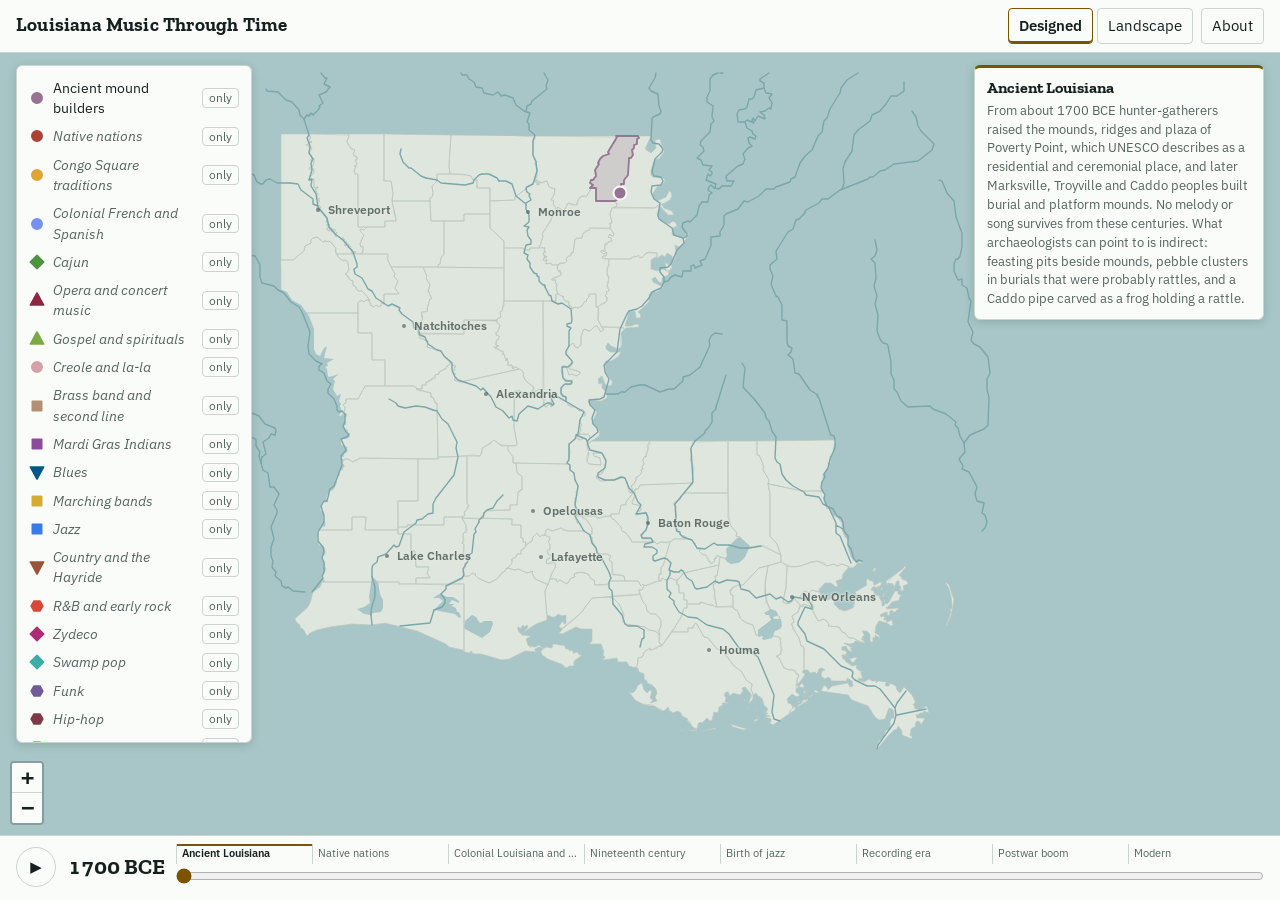
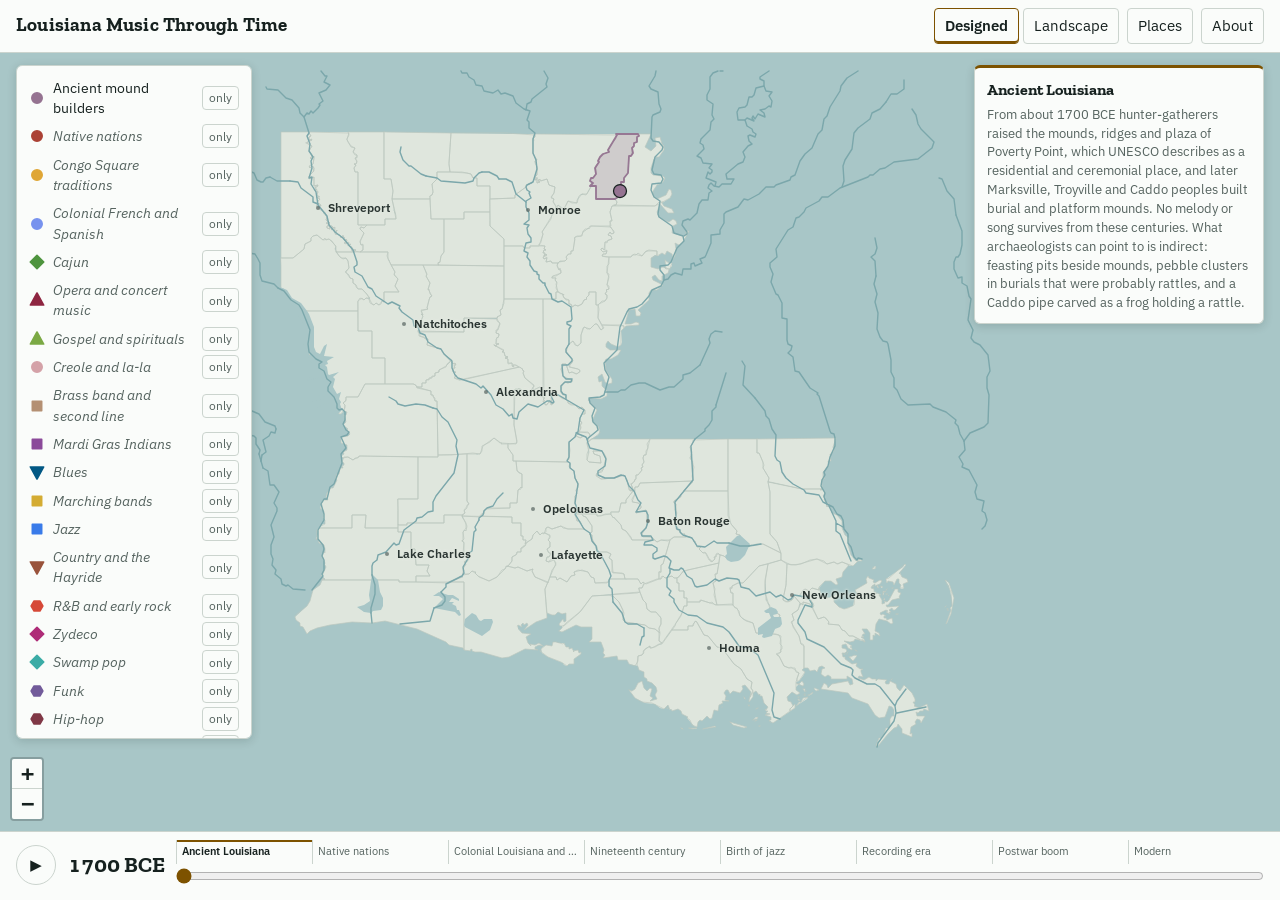
